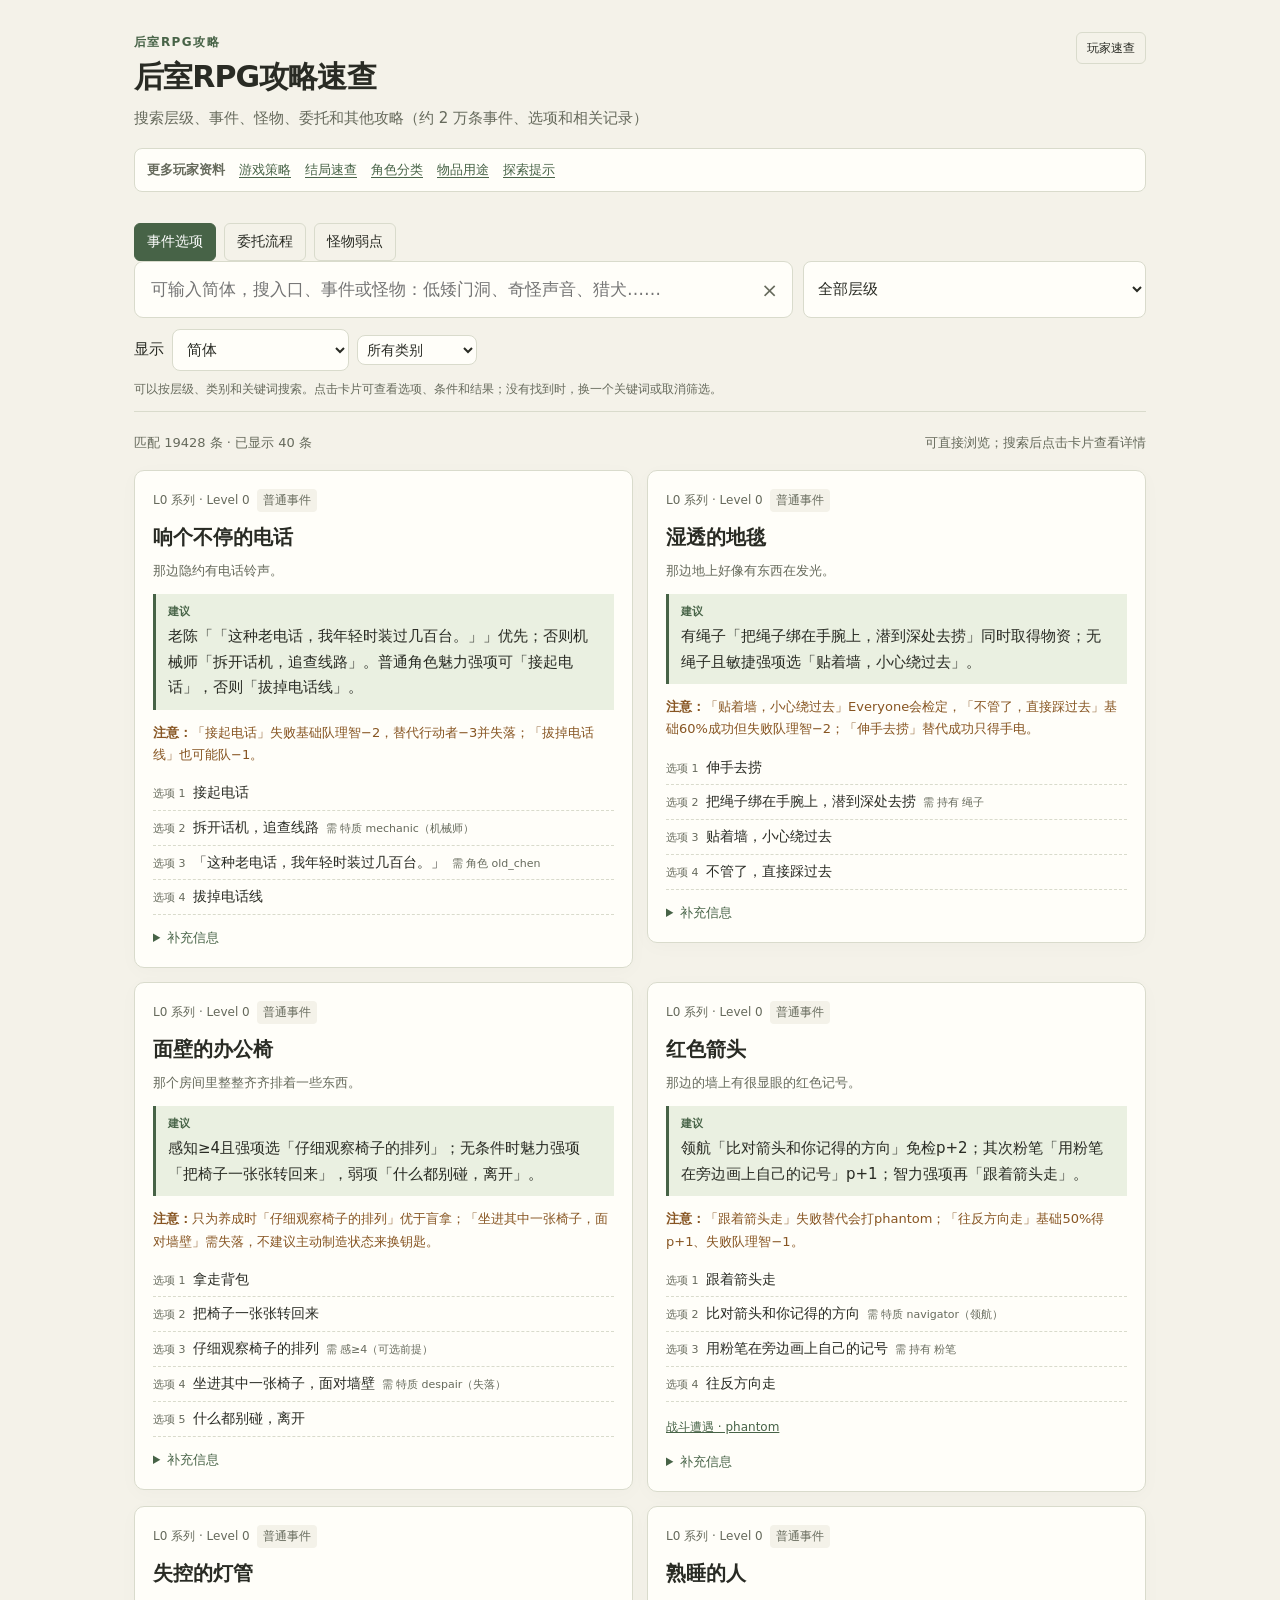
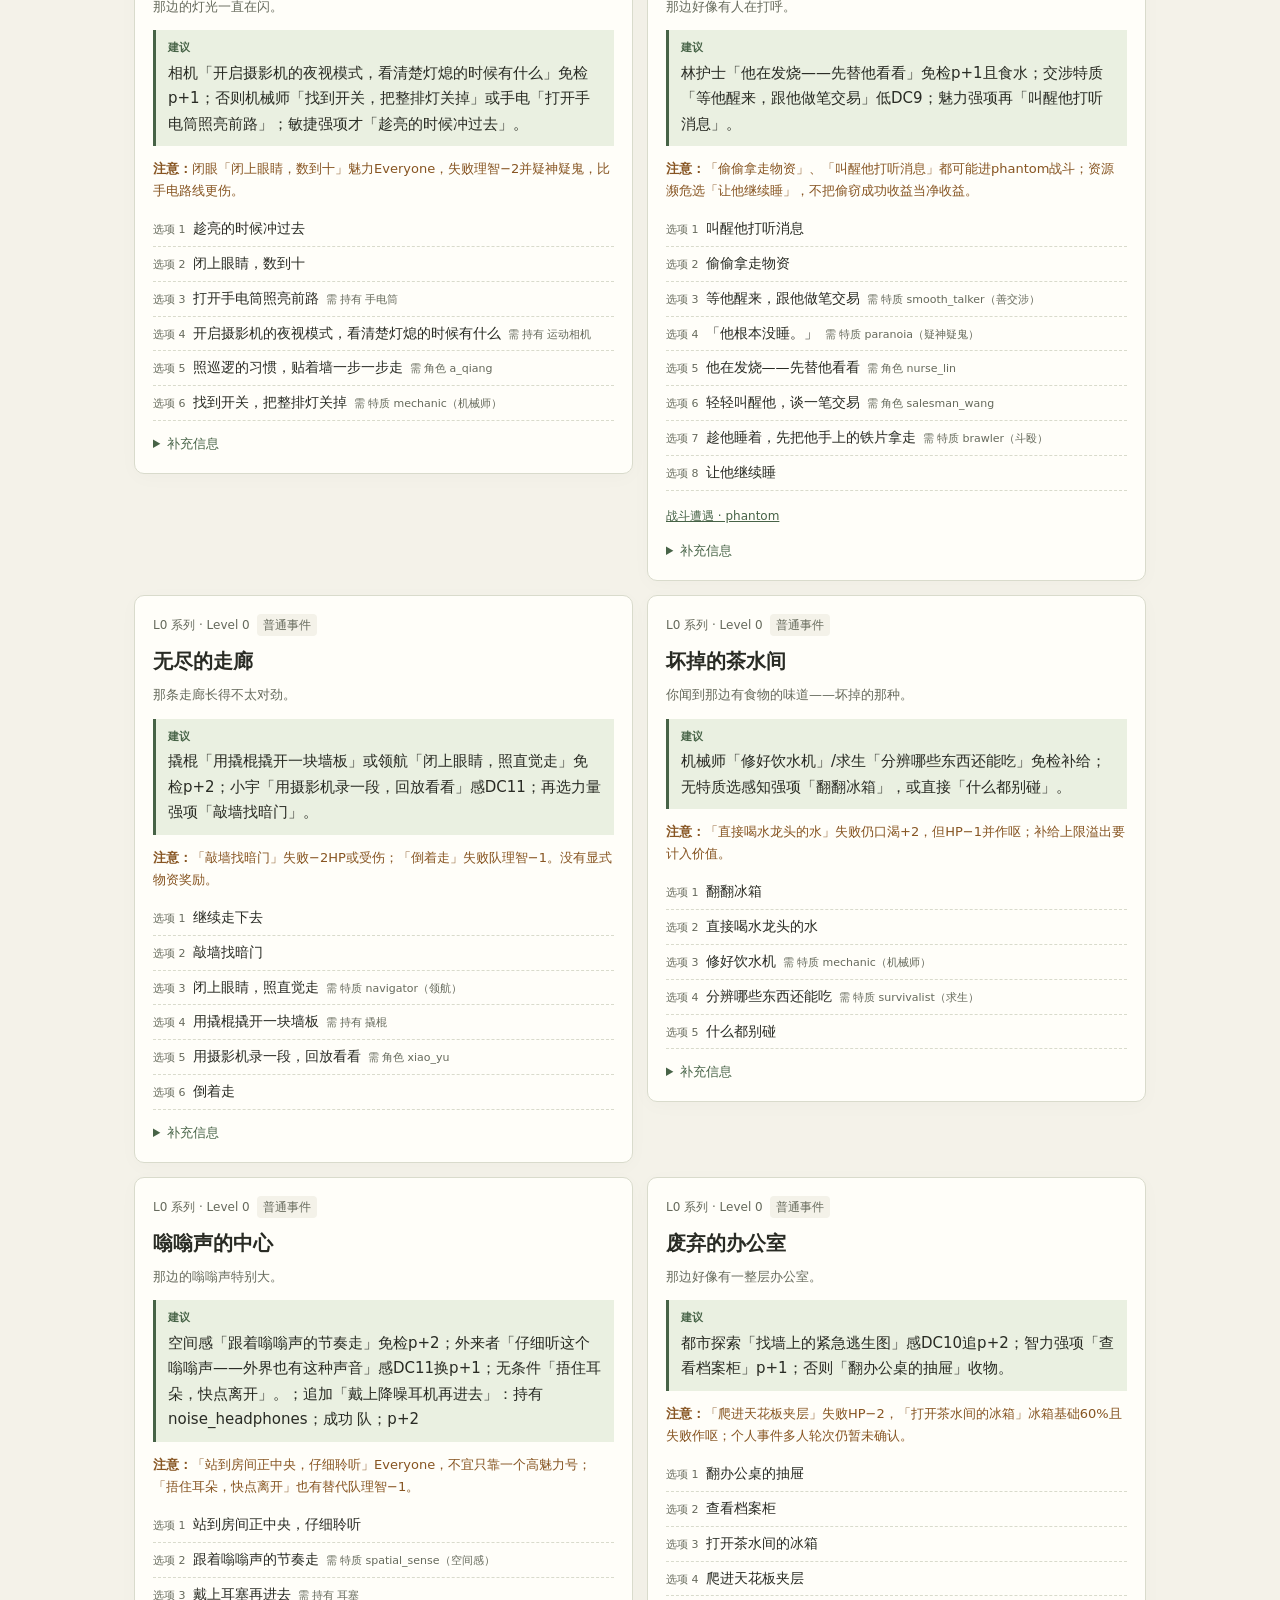
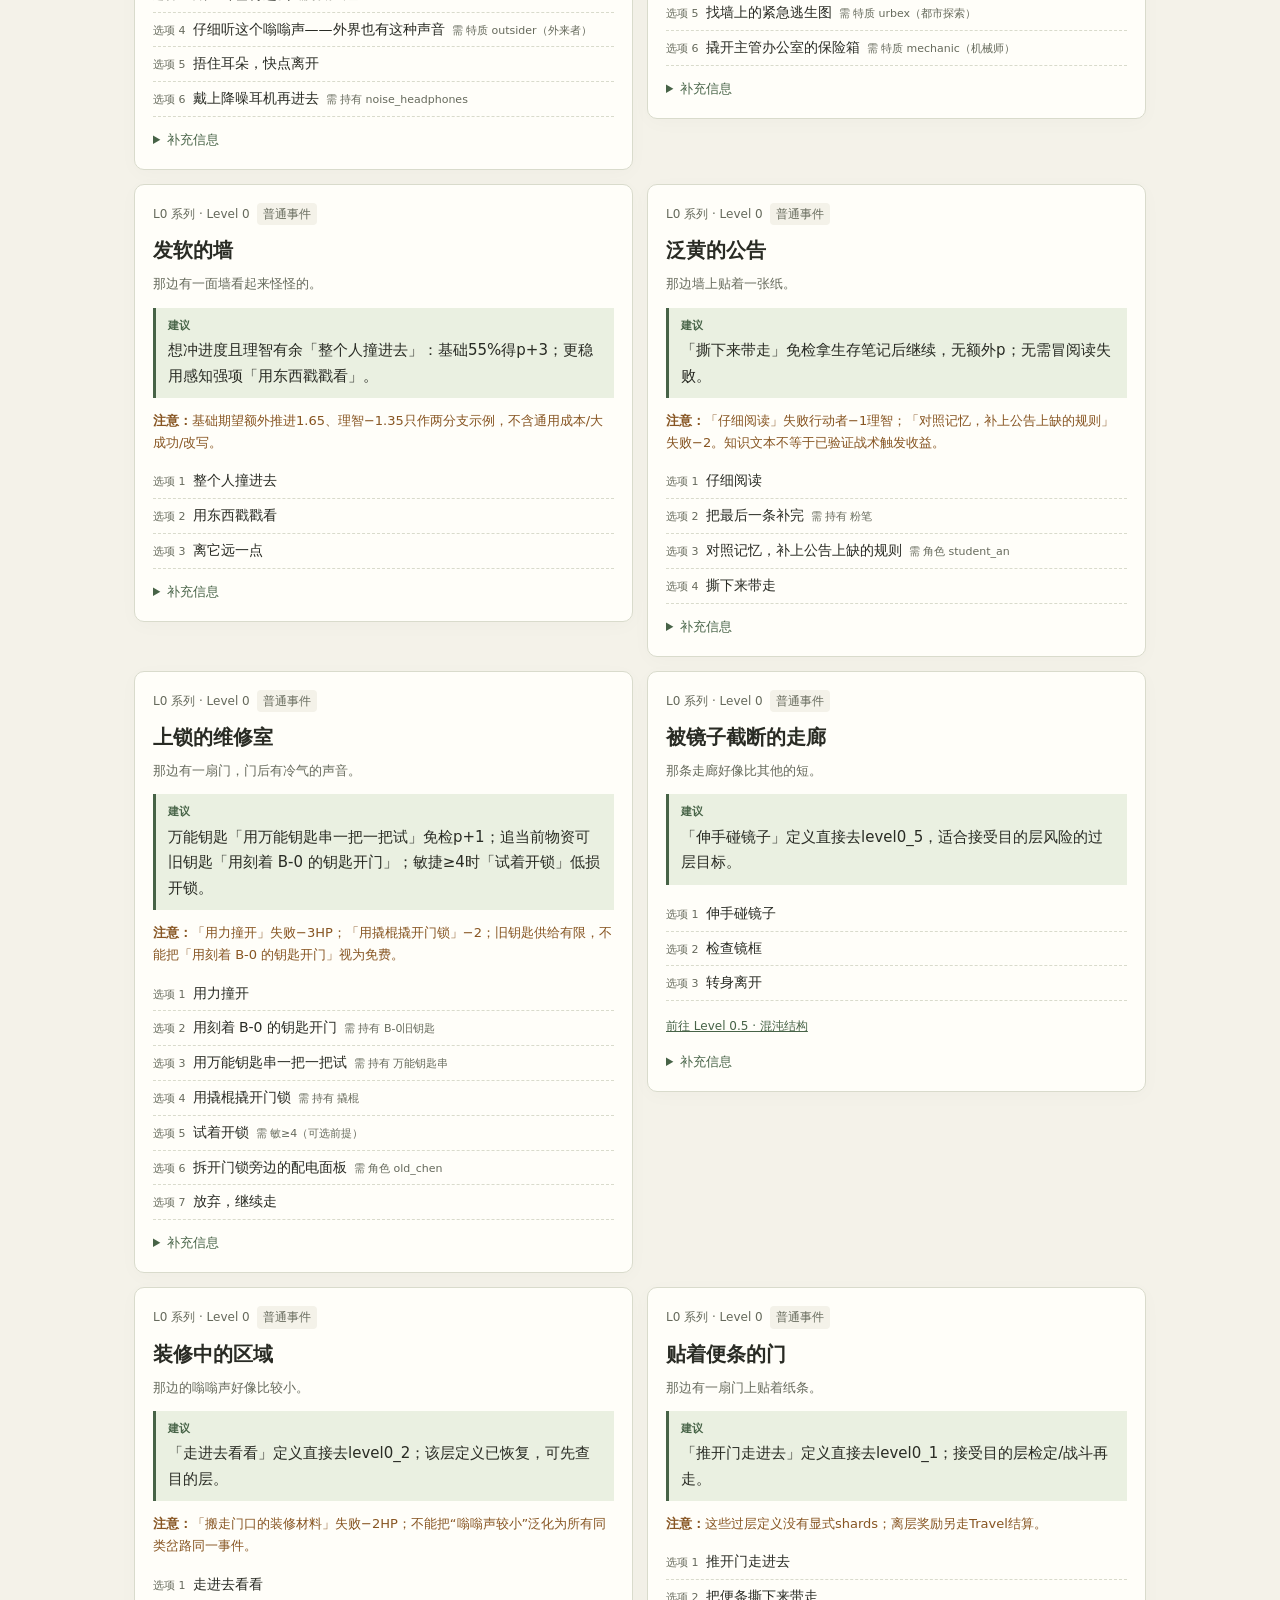
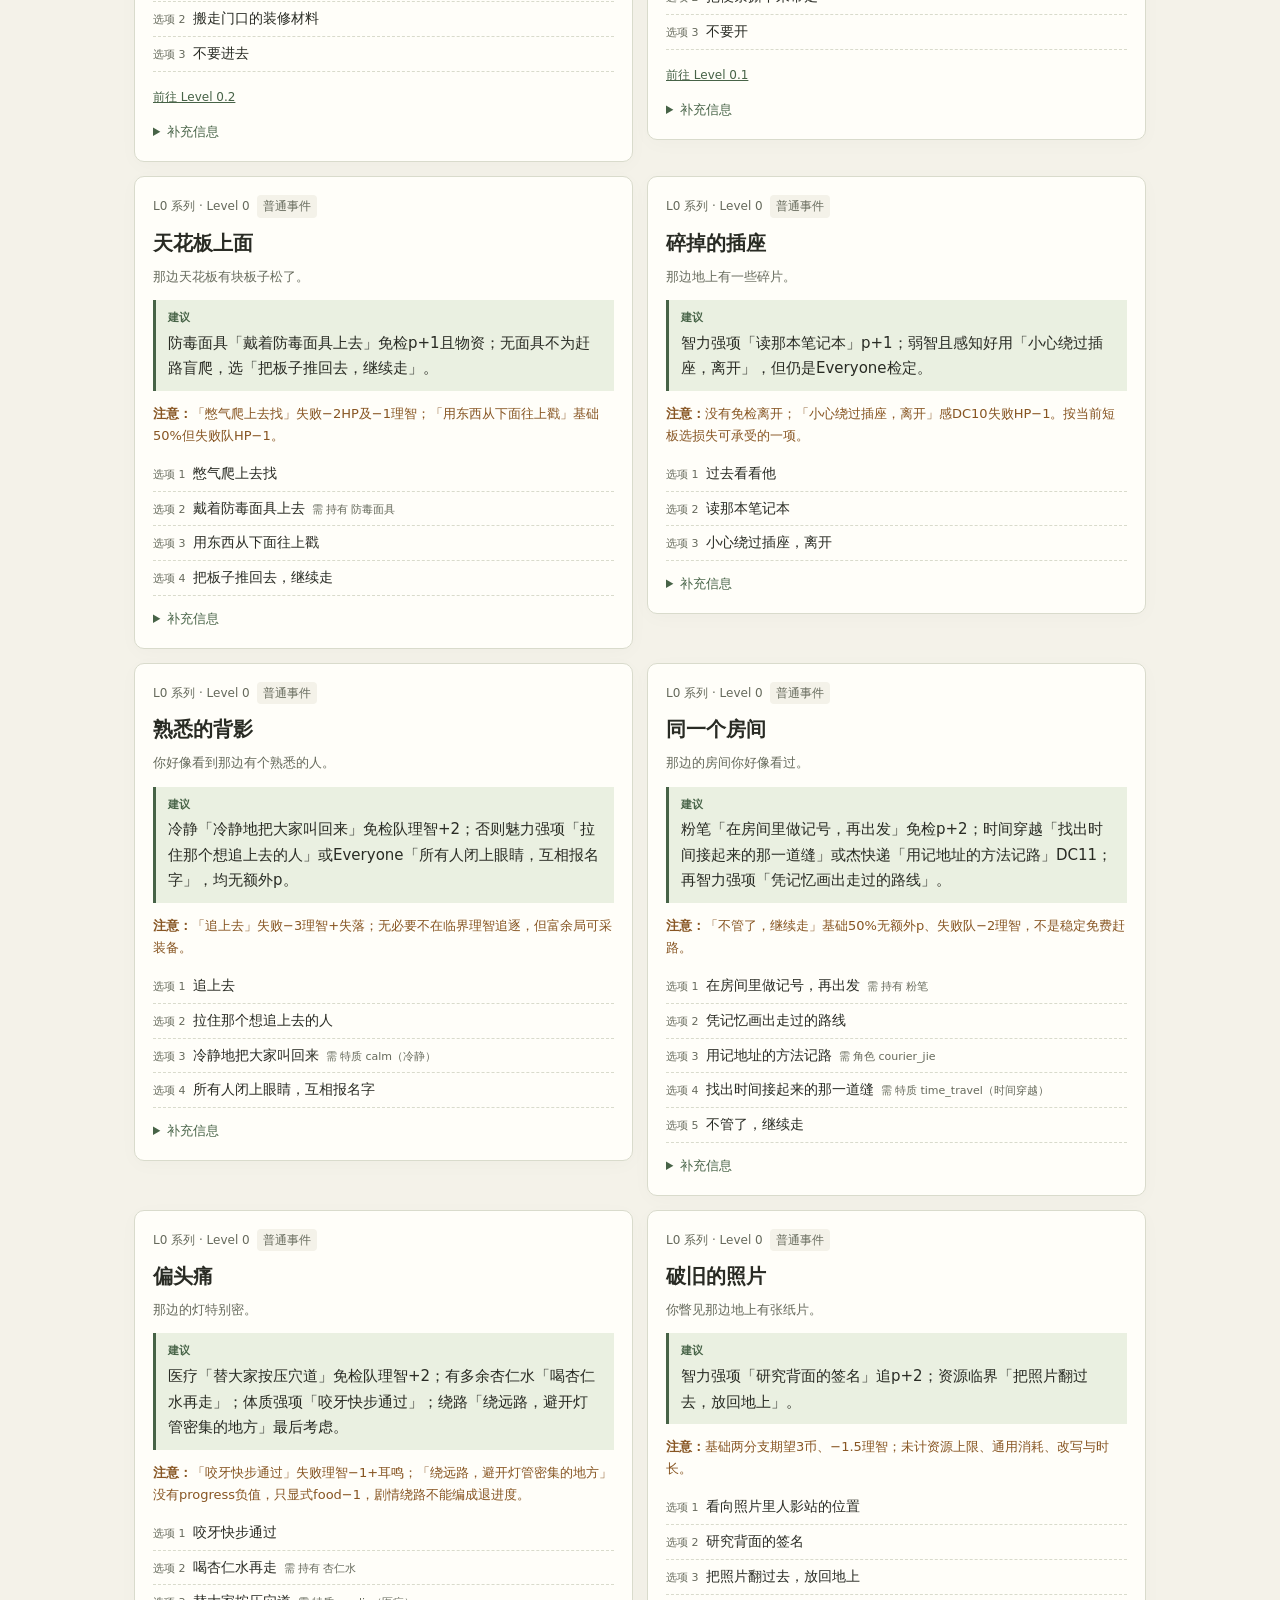
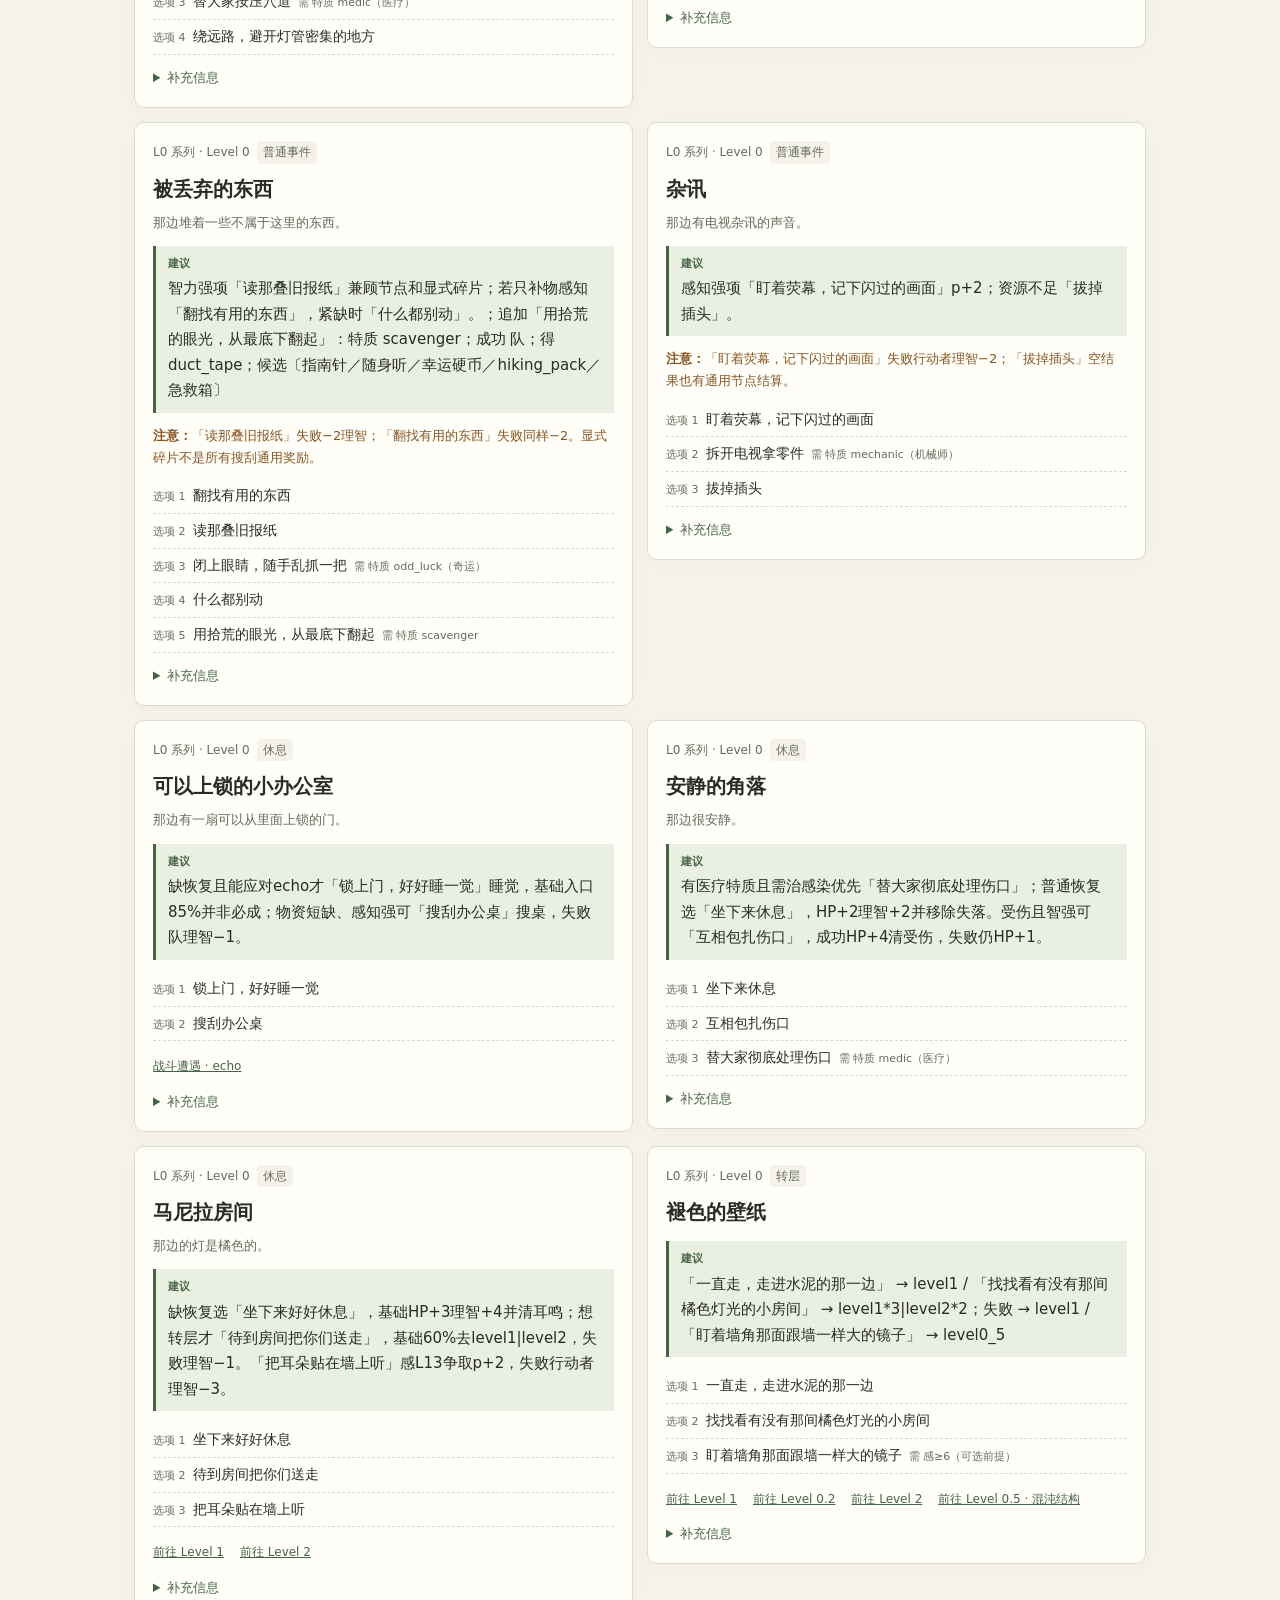
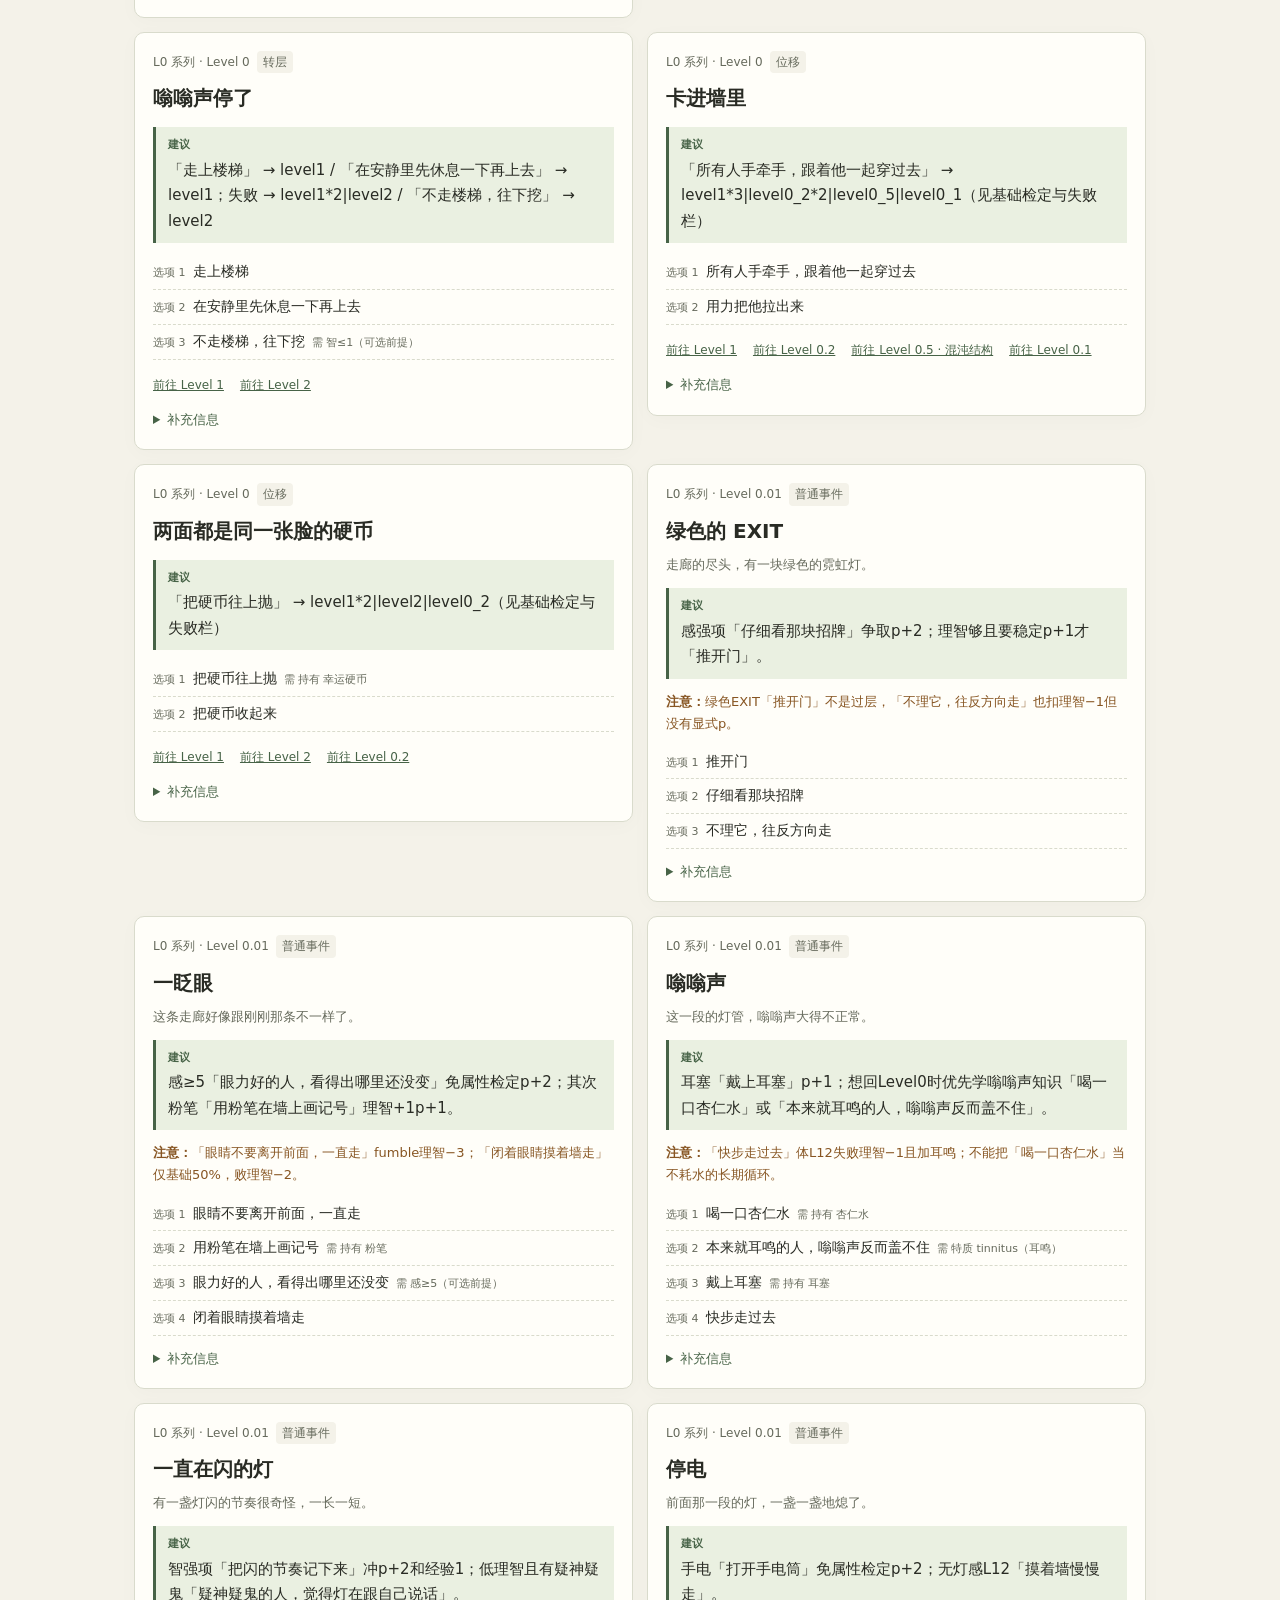
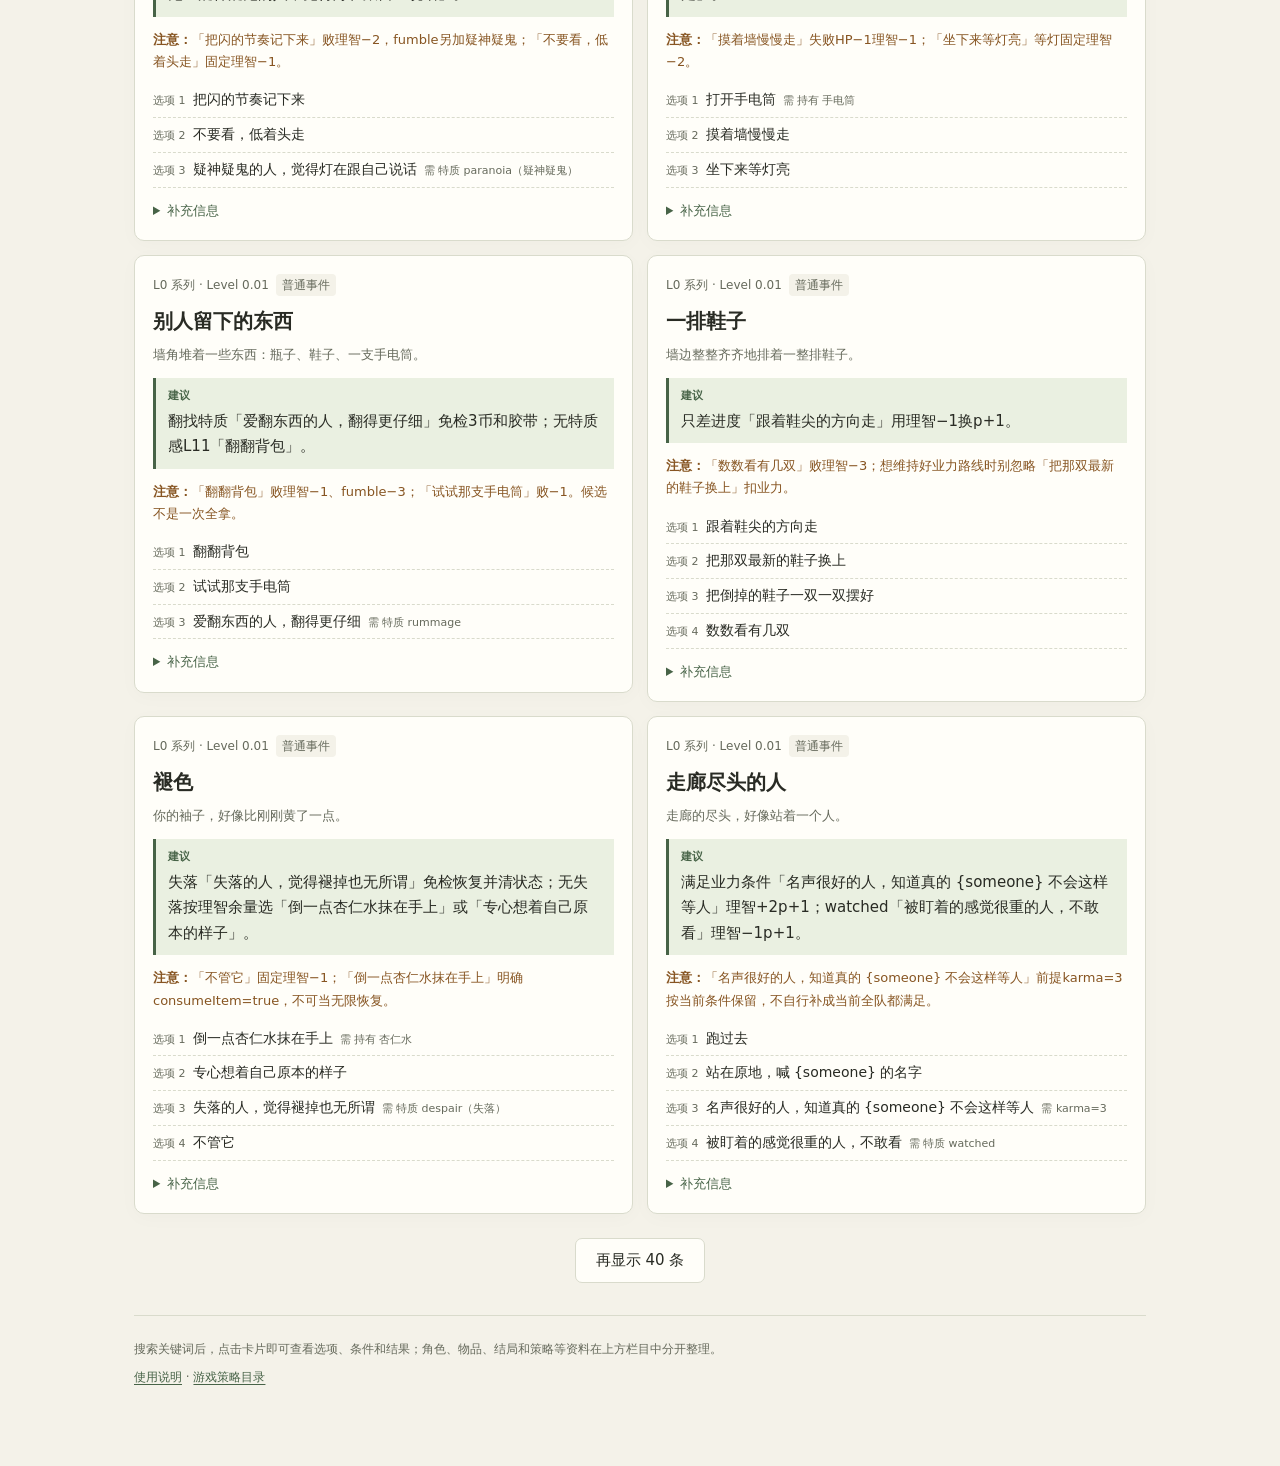
==== index.html @ 02fa4f11 "后室探索手册" ====
<!doctype html>
<html lang="zh-CN">
<head>
<meta charset="utf-8">
<meta name="viewport" content="width=device-width, initial-scale=1">
<title>后室RPG攻略速查</title>
<style>
:root{color-scheme:light dark;--bg:#f4f2e9;--panel:#fffef9;--ink:#292b24;--muted:#666a5c;--line:#d9dbcc;--accent:#476347;--soft:#eaf0e1;--risk:#875522;--shadow:0 4px 20px #292b2406}
*{box-sizing:border-box}body{margin:0;background:var(--bg);color:var(--ink);font:15px/1.7 system-ui,-apple-system,"PingFang SC","Microsoft YaHei",sans-serif}button,input,select{font:inherit;color:inherit}button,select{cursor:pointer}button:focus-visible,input:focus-visible,select:focus-visible,summary:focus-visible,a:focus-visible{outline:3px solid #769d60;outline-offset:3px}a{color:var(--accent);text-underline-offset:3px}main{max-width:1060px;margin:0 auto;padding:32px 24px 72px}header{display:flex;justify-content:space-between;align-items:flex-start;gap:20px}h1{font-size:30px;line-height:1.3;margin:5px 0 10px;letter-spacing:-.03em}h2{font-size:20px;margin:0}.eyebrow{font-size:12px;letter-spacing:.12em;color:var(--accent);font-weight:700}.subtitle{margin:0;color:var(--muted)}.badge{font-size:12px;white-space:nowrap;border:1px solid var(--line);padding:5px 10px;border-radius:6px}.toolbar{position:sticky;top:0;z-index:5;background:var(--bg);padding:20px 0 12px;border-bottom:1px solid var(--line);margin-bottom:20px}.search-row{display:flex;gap:10px}.search-wrap{flex:1;position:relative}.search-wrap input{width:100%;padding:13px 45px 13px 16px;background:var(--panel);border:1px solid var(--line);border-radius:9px;font-size:17px}.clear{position:absolute;right:5px;top:7px;background:none;border:0;padding:5px 10px;color:var(--muted);font-size:20px}select{border:1px solid var(--line);border-radius:8px;background:var(--panel);padding:10px;min-width:145px}.filters{display:flex;align-items:center;flex-wrap:wrap;gap:8px;margin-top:11px}.goal{background:transparent;border:1px solid var(--line);border-radius:6px;padding:6px 12px;font-size:14px}.goal[aria-pressed=true]{background:var(--accent);color:#fff;border-color:var(--accent)}.filter-kind{min-width:120px;font-size:14px;padding:5px}.hint{font-size:12px;color:var(--muted);margin:8px 0 0}.status{display:flex;justify-content:space-between;gap:12px;color:var(--muted);font-size:13px;margin:16px 0}.route-note{border-left:3px solid var(--accent);padding:10px 14px;background:var(--soft);font-size:14px;margin-bottom:18px}.cards{display:grid;grid-template-columns:1fr 1fr;gap:14px;align-items:start}.card{background:var(--panel);border:1px solid var(--line);border-radius:10px;padding:18px;box-shadow:var(--shadow);scroll-margin-top:200px}.meta{display:flex;gap:7px;align-items:center;font-size:12px;color:var(--muted);margin-bottom:8px}.kind{padding:1px 6px;background:var(--bg);border-radius:4px}.sign{font-size:13px;color:var(--muted);margin:6px 0 12px}.advice{border-left:3px solid var(--accent);padding:9px 12px;background:var(--soft);font-size:15px;margin:12px 0;overflow-wrap:anywhere}.advice-label{font-size:11px;font-weight:700;color:var(--accent);display:block;margin-bottom:3px}.risk{font-size:13px;color:var(--risk);margin:8px 0}.option-list{margin:10px 0;padding-left:0;list-style:none}.option-list li{padding:5px 0;border-bottom:1px dashed var(--line);font-size:14px}.ordinal{font-size:11px;margin-right:7px;color:var(--muted)}.requires{font-size:11px;color:var(--muted);margin-left:7px}.details{font-size:13px;margin-top:12px}summary{cursor:pointer;color:var(--accent);font-size:13px}details .option-detail{margin-top:12px;padding-top:12px;border-top:1px solid var(--line);overflow-wrap:anywhere}.option-detail h3{font-size:14px;margin:0 0 5px}.detail-row{display:flex;gap:8px;margin:5px 0}.detail-label{flex:0 0 54px;color:var(--muted)}.outcome{min-width:0;overflow-wrap:anywhere}.links{display:flex;flex-wrap:wrap;gap:6px 16px;margin-top:13px;font-size:12px}.combat-card .detail-label{flex-basis:116px}.empty{padding:35px 20px;border:1px dashed var(--line);border-radius:10px;text-align:center;color:var(--muted)}.load-more{display:block;margin:24px auto;background:var(--panel);border:1px solid var(--line);border-radius:7px;padding:9px 20px}footer{font-size:12px;color:var(--muted);margin-top:32px;padding-top:16px;border-top:1px solid var(--line)}.public-sections{display:flex;flex-wrap:wrap;gap:8px 14px;align-items:center;margin:16px 0 0;padding:10px 12px;background:var(--panel);border:1px solid var(--line);border-radius:8px;font-size:13px}.public-sections strong{color:var(--muted);font-weight:600}.public-sections a{white-space:nowrap}footer p{margin:7px 0}.sr-only{position:absolute;width:1px;height:1px;padding:0;overflow:hidden;clip:rect(0,0,0,0);white-space:nowrap}.intro{white-space:pre-wrap;color:var(--muted)}mark{background:#eadc84;color:#292b24;border-radius:2px}.branch-link{border:0;background:none;color:var(--accent);padding:2px 0;text-decoration:underline}.split-list{list-style:none;padding:0;margin:10px 0}
@media(prefers-color-scheme:dark){:root{--bg:#20231e;--panel:#292d26;--ink:#ecefe4;--muted:#b2b8a8;--line:#464d3e;--accent:#aac493;--soft:#343e2d;--risk:#e3bd88}.goal[aria-pressed=true]{color:#20231e}.badge{background:#292d26}}
@media(max-width:700px){main{padding:20px 14px 48px}.cards{grid-template-columns:1fr}h1{font-size:25px}.search-row{flex-wrap:wrap}.search-wrap{flex-basis:100%}.search-row>select{flex:1}.toolbar{padding-top:12px}.card{padding:16px}header{gap:10px}.status{font-size:12px}.hint{line-height:1.6}}
@media print{.toolbar,.load-more,.clear{display:none}.cards{grid-template-columns:1fr}.card{break-inside:avoid}.advice{background:none}main{max-width:none}body{background:#fff;color:#000}}
</style>
</head>
<body>
<main id="quick-reference">
<header><div><div class="eyebrow">后室RPG攻略</div><h1>后室RPG攻略速查</h1><p class="subtitle">搜索层级、事件、怪物、委托和其他攻略（约 2 万条事件、选项和相关记录）</p></div><span class="badge">玩家速查</span></header>
<nav class="public-sections" aria-label="更多玩家资料"><strong>更多玩家资料</strong><a href="游戏策略.html">游戏策略</a><a href="结局速查.html">结局速查</a><a href="角色分类.html">角色分类</a><a href="物品用途速查.html">物品用途</a><a href="提示术语.html">探索提示</a></nav>
<section class="toolbar" aria-label="筛选速查">
<nav class="filters" aria-label="速查入口"><button type="button" class="goal" data-view="events" aria-pressed="true">事件选项</button><button type="button" class="goal" data-view="quests" aria-pressed="false">委托流程</button><button type="button" class="goal" data-view="enemies" aria-pressed="false">怪物弱点</button></nav>
<div class="search-row"><div class="search-wrap"><label class="sr-only" for="search">事件标题、路牌、选项或怪物名称/ID</label><input id="search" type="search" placeholder="可输入简体，搜入口、事件或怪物：低矮门洞、奇怪声音、猎犬……" autocomplete="off"><button id="clear" class="clear" aria-label="清空搜索" type="button">×</button></div><label class="sr-only" for="level">当前层级</label><select id="level"><option value="">全部层级</option></select></div>
<div class="filters"><label for="display-script">显示</label><select id="display-script" aria-label="文字显示字形"><option value="simplified">简体</option><option value="original">游戏原文（含繁体）</option></select><label class="sr-only" for="kind">事件类别</label><select id="kind" class="filter-kind"><option value="">所有类别</option><option>普通事件</option><option>休息</option><option>转层</option><option>位移</option><option>分流阶段</option><option>后续</option><option>战斗遭遇</option><option>敌人资料</option><option>探索入口</option><option>补充事件</option><option>角色事件</option></select></div>
<p class="hint">可以按层级、类别和关键词搜索。点击卡片可查看选项、条件和结果；没有找到时，换一个关键词或取消筛选。</p>
</section>
<div id="lookup-note" class="route-note" hidden></div>
<div id="route-note" class="route-note" hidden></div>
<div class="status"><span id="status" role="status" aria-live="polite"></span><span>可直接浏览；搜索后点击卡片查看详情</span></div>
<div id="cards" class="cards"></div>
<div id="empty" class="empty" hidden><strong>没有匹配条目</strong><p>换一两个关键词（简繁均可），或取消层级 / 类别筛选。<br>不同事件的结果可能不同，请以卡片中的条件和结果为准。</p></div>
<button id="more" class="load-more" type="button" hidden>再显示 40 条</button>
<noscript>请启用 JavaScript 后使用本页面。</noscript>
<footer><p>搜索关键词后，点击卡片即可查看选项、条件和结果；角色、物品、结局和策略等资料在上方栏目中分开整理。</p><p><a href="README.md">使用说明</a> · <a href="游戏策略.html">游戏策略目录</a></p></footer>
</main>
<script id="quick-reference-data" type="application/json">{"levels":[{"id":"Level0","label":"Level 0","series":"L0 系列","ordinary":24,"routeAdvice":""},{"id":"Level0_01","label":"Level 0.01","series":"L0 系列","ordinary":26,"routeAdvice":"转移①Level14、②Level1.5、③需嗡嗡声知识回Level0；普通软墙③也需另一条软墙知识去Level14。位移熟悉嗡嗡声①回Level0没有登记知识前提，但不保证该位移出现。"},{"id":"Level0_02","label":"Level 0.02","series":"L0 系列","ordinary":26,"routeAdvice":"夹层转移①需四砖且移除四砖，②需力≥5，均回Level0；③去Level0.01、④去level_void。崩塌位移②固定理智−1回Level0；①敏E13失败目的池level_void|level0，不能保证回0。"},{"id":"Level0_1","label":"Level 0.1","series":"L0 系列","ordinary":9,"routeAdvice":"大楼正门转移②回Level0、①去Level0.5；黄色墙①成功回0，失败基础去0.5、替代去0；跌倒②成功池level0*2|level0_2，失败HP−1仍回0。Lori邀请拒绝魅L14成回0、败理智−3留当前结果。"},{"id":"Level0_2","label":"Level 0.2","series":"L0 系列","ordinary":8,"routeAdvice":"装修尽头①回Level0、②去Level1；③感L14成去Level4、败HP−1仍去Level1；④层级钥匙去hub。连锁崩塌①成败都回0，失败号HP−2；②躲柜成空、败HP−2，没有去向。"},{"id":"Level1","label":"Level 1","series":"","ordinary":15,"routeAdvice":"常规向下去Level2；想去枢纽看楼梯智检定，失败也可能转去Level2。settle:*为安顿入口；level_run/level1_dark/level1_1不是原路线的安全同义词。画门去Level37需level_key。"},{"id":"Level1_5","label":"Level 1.5","series":"","ordinary":6,"routeAdvice":"三楼梯转移③回1、④去4均免属性检定；锈梯①敏E12成败都去2，败HP−2；有绳②免属性检定去2，未标消耗。常规湿楼梯出口另有rare=true，不与转移④的入口混算。"},{"id":"Level2","label":"Level 2","series":"","ordinary":14,"routeAdvice":"常规下行Level3/上行Level1；办公室转移③感L14成Level4，败水−1且仍去Level3。生物管线位移为目的池，不保证指定层。"},{"id":"Level3","label":"Level 3","series":"","ordinary":9,"routeAdvice":"电梯②办公室门免属性检定确定去4；①去4*5／2池；③体L13成去3.1，败HP−1仍去4。异常电梯位移①基础70%成4*3／3.1／2池，败Party理智−2；急补给且不想混池优先已经出现的电梯②。常规出口含4及rare 5/6/11，权重不是最终目的率。"},{"id":"Level4","label":"Level 4","series":"","ordinary":10,"routeAdvice":"想继续冒险可音乐门Level5或楼梯目的池；settle:opportunity/src/bas是安顿入口。B.A.S.安顿需智≥4。常规出口与转移定义分开登记，不相加成总概率。"},{"id":"Level5","label":"Level 5","series":"","ordinary":12,"routeAdvice":"锅炉转移①需erc去settle:outpost_hotel；②魅L13成也安顿、败理智−2去6；③免检去6。全层熄灯位移①体E10成败均去6，败各号HP−1；②魅E12成留层，败各号理智−3。想继续探索不能把安顿当普通无损出口。"},{"id":"Level5_1","label":"Level 5.1","series":"","ordinary":5,"routeAdvice":"三活板门①水声去2、②雨声去4、③浪声去7，均无选项知识前提；不要要求先学rain_trapdoor。④自动门基础70%去37、败10。常规出口自动门另为37*2／4／10池，不能与④合成同一个概率。dusk/sundown noExit配置下不保证任何状态都能立即遇门。"},{"id":"Level9","label":"Level 9","series":"","ordinary":12,"routeAdvice":"主出口Level10；粉红路线基础70%去Level9_1，失败理智−1仍去Level10。树屋安顿要求已知tree_house。积雪树成败都去Level9_1，失败号另加失温。"},{"id":"Level10","label":"Level 10","series":"","ordinary":8,"routeAdvice":"road_or_home②→11；①settle:barn为安顿。lake_door③→7，modern_house④→10.1；sudden_fog①→10.1、②留层扣1理智。"},{"id":"Level11","label":"Level 11","series":"","ordinary":16,"routeAdvice":"city_edge①→10；②力E9成败→2，败HP−1。loop_corridor①→10，②留层扣1理智并加exhaustion。"},{"id":"Level20","label":"Level 20","series":"","ordinary":9,"routeAdvice":"“社区”和“出口”两扇门都去Level9；已知route:level20_crates才可滑道回level1|level2。不要把绿色EXIT字样当安全结局。"},{"id":"Level37","label":"Level 37","series":"","ordinary":7,"routeAdvice":"干走廊①去Level4、②去hub；潜水③体L15成功目的池level0_5|level1，失败HP−2并去Level4，不是失败留层。"},{"id":"Level197","label":"Level 197","series":"","ordinary":23,"routeAdvice":"墙转移①4、②1；卸货知识③20，服务知识④0。自动门位移①去9，②魅L12失败仍去9，不能把所有自动门都当回1。有窗门位移①只理智−2p+1，并无转层。"},{"id":"LevelHub","label":"樞紐","series":"","ordinary":6,"routeAdvice":"十字路口①磁砖去37；钥匙②消耗钥匙，目的池4*2/3/1/2；紫隧道③基础60%成目的池2*2/1/0.2/2.1、败仍去37。普通钥匙门与历史动态188门不是同一清单，monitors=*的门生成另查。"},{"id":"Level188","label":"Level 188","series":"","ordinary":16,"routeAdvice":"打开窗①back、②0、③37、④9、⑤483；观窗人知识⑥5.1、音乐知识⑦188.1。帘位移①敏L13败会去目的池5/37/9/11/483；有l188_curtain②背退但理智−1。back具体解析及前层保存链未核。"},{"id":"Level188_1","label":"Level 188.1","series":"","ordinary":15,"routeAdvice":"灰门①力L12成去188，败Party HP−1去1；②免检去1／188池；③gray知识免检Party理智+2确定去188。④stay_urge去settle:l1881_forever，是安顿指令而非继续过层。薄墙位移①力E12成败均1／188，败HP−2；②thin_wall知识理智+2仍1／188池；③继续理智−1。"},{"id":"Level27","label":"Level 27","series":"","ordinary":12,"routeAdvice":"普通木门→level0*2|level1_5|level17|level19（可能目的地，不换算最终概率）；已知route:level27_carpet可掀地毯回L0；已知route:level27_winding可走弯曲走廊去L19。"},{"id":"Level17","label":"Level 17","series":"","ordinary":14,"routeAdvice":"船底①免属性检定→L2；②体E12成败都→L7，失败HP−2；已知route:level17_wood才③→L27。布偶①/youhun③和乘员室①稀有结果另指向L18。"},{"id":"Level19","label":"Level 19","series":"","ordinary":8,"routeAdvice":"离开①→level5*2|level0|level37|level9_1；②魅E11成败都→level5|level0|level37，失败理智−2；已知route:level19_tiles才③定向L37。可能目的地不换算最终概率。"},{"id":"Level0_11","label":"Level 0.11 · 水損","series":"衍生层","ordinary":16,"routeAdvice":"出口：往黃色的壁紙越來越多的地方走 → level0；順著水流往下走 → level34"},{"id":"Level0_22","label":"Level 0.22 · 全面翻修","series":"衍生层","ordinary":32,"routeAdvice":"出口：推開那扇綠色的出口門 → level27；推開那扇還沒裝門把的門 → level0"},{"id":"Level0_41","label":"Level 0.41 · 病","series":"衍生层","ordinary":32,"routeAdvice":"出口：跳進那道最大的裂縫 → level_void；從天花板塌下來的那個洞爬下去 → level_void"},{"id":"Level0_5","label":"Level 0.5 · 混沌結構","series":"衍生层","ordinary":6,"routeAdvice":"出口：朝霧變黃的方向一直走 → level0"},{"id":"Level0_66","label":"Level 0.66 · 冰冷的大廳","series":"衍生层","ordinary":27,"routeAdvice":"出口：穿過左邊那面停住的牆 → level2；穿過那面半截卡在天花板裡的牆 → level3；穿過那面結了一層薄霜的牆 → level4；穿過那面摸起來是溫的牆 → level5；穿過那面最暗的牆 → level6；穿過那面轉了半圈才停住的牆 → level11；穿過那面上面有一扇門的牆 → level21；穿過那面透著光的牆 → level37；穿過那面上面有很多門把的牆 → hub"},{"id":"Level0_7","label":"Level 0.7 · 幽閉恐懼","series":"衍生层","ordinary":5,"routeAdvice":"出口：推開房間裡那扇門 → level0*2|level1；走下房間角落的樓梯 → level9；走進那條燈越來越少的走廊 → level6"},{"id":"Level0_8","label":"Level 0.8 · 淹沒","series":"衍生层","ordinary":25,"routeAdvice":"出口：爬上那把生鏽的梯子 → level0；穿過那一片泳池磁磚 → level37；穿過那面水泥牆 → level1；潛進最深的那一池水 → level7"},{"id":"Level0_99","label":"Level 0.99 · 更深的區域","series":"衍生层","ordinary":14,"routeAdvice":"出口："},{"id":"Level10_1","label":"Level 10.1 · 過渡的超現實","series":"衍生层","ordinary":7,"routeAdvice":"出口：走進遠處那座穀倉，再從另一扇門走出來 → level10；走過那座斷掉的橋 → level10"},{"id":"Level10_4","label":"Level 10.4 · 收成季","series":"衍生层","ordinary":9,"routeAdvice":"出口：穿過麥田，一直走 → level10；沿著那條高速公路一直往北走 → level11；走下那個鐵皮屋頂的地窖 → level6"},{"id":"Level10_99","label":"Level 10.99 · 燃燒的田野","series":"衍生层","ordinary":15,"routeAdvice":"出口：鑽進那個冒著涼風的山洞 → level8"},{"id":"Level11_11","label":"Level 11.11 · 淹水的城市","series":"衍生层","ordinary":9,"routeAdvice":"出口：穿過那根垂到地上的粗藤蔓 → level11；推開那扇亮著綠色小人的逃生門 → level11_6"},{"id":"Level11_3","label":"Level 11.3 · 天際樓群","series":"衍生层","ordinary":8,"routeAdvice":"出口：走進那間門牌亮著的飯店房間 → level5_1；走進那棟泡在水裡的大樓 → level11_11"},{"id":"Level11_6","label":"Level 11.6 · 紅綠燈","series":"衍生层","ordinary":11,"routeAdvice":"出口：往那一道白白的、像陽光一樣的光走 → level11；爬上那道往上伸進黑暗的梯子 → level11；跳進那座燈光是藍綠色的水池 → level11_11"},{"id":"Level188_8","label":"Level 188.8 · 淹水的窗戶","series":"衍生层","ordinary":29,"routeAdvice":"出口：跟著藍色的箭頭，走進那扇乾燥的門 → level188；推開外圍的那扇門 → level0_8；擠進那條又窄又半淹水的走廊 → level399_1；往淹在水裡的暗處走 → level37_1|level37"},{"id":"Level19_2","label":"Level 19.2 · 煎熬迴廊","series":"衍生层","ordinary":10,"routeAdvice":"出口：跟著那個一閃一閃的出口標誌 → level19*2|level5*2|level0|level1|level2|level4|level11|level20|level14；從塌掉的地板跳下去 → level19*2|level5*2|level0|level1|level2|level4|level11|level20|level14"},{"id":"Level1Dark","label":"Level 1 · 停電的樓上","series":"衍生层","ordinary":27,"routeAdvice":"L1停电事件「摸黑走上旁边的楼梯」→停电的楼上。先找总电源线索并恢复供电；dark/deep配置noExit，lit配置exitsHere。亮灯后可下楼回L1或乘货梯去L2；两个出口不是固定等概率，实际还看当前状态。"},{"id":"Level1_01","label":"Level 1.01 · 地下室","series":"衍生层","ordinary":15,"routeAdvice":"出口：原路爬回地窖門 → level1"},{"id":"Level1_03","label":"Level 1.03 · 夢裡的路","series":"衍生层","ordinary":27,"routeAdvice":"出口：推那面死路的牆 → level1；推那面長了青苔的死路 → level1_01"},{"id":"Level1_1","label":"Level 1.1 · 墜落的車輛","series":"衍生层","ordinary":8,"routeAdvice":"出口：沿著坡道一直往上走 → level1；走進儲藏亂區深處，直到四周開始變得模糊 → level1|level2"},{"id":"Level20_1","label":"Level 20.1 · 無盡的反烏托邦","series":"衍生层","ordinary":16,"routeAdvice":"出口：推開那扇畫著箱子的門 → level20；推開那扇畫著「0」的門 → level0"},{"id":"Level27_3","label":"Level 27.3 · 拋諸腦後","series":"衍生层","ordinary":11,"routeAdvice":"出口：爬上那道沒有鋪地毯的樓梯 → level27"},{"id":"Level2_1","label":"Level 2.1 · 地下綜合體","series":"衍生层","ordinary":7,"routeAdvice":"出口：爬上那道罕見的金屬梯 → level3；推開嵌在水泥牆上的那扇普通木門 → level1"},{"id":"Level37_1","label":"Level 37.1 · 深水區","series":"衍生层","ordinary":10,"routeAdvice":"出口：往光比較強的地方走 → level37；往那棟蓋在水上的建築游過去 → level30"},{"id":"Level37_2","label":"Level 37.2 · 陽光泳池","series":"衍生层","ordinary":4,"routeAdvice":"出口：走進牆上那個暗暗的開口 → level37；爬上天花板那道梯子 → level11；踩上那塊不太穩的地板 → level0_5"},{"id":"Level37_6","label":"Level 37.6 · 真正的永恆","series":"衍生层","ordinary":32,"routeAdvice":"出口：走進那扇剛出現的門 → level37；推開那扇普通的灰色鐵門 → level1；推開那扇有門牌號碼的門 → level11；推開那扇泡在水裡的門 → level17；鑽進那個磁磚剝落的洞 → level8；撞進那面一直在扭的牆 → level_void"},{"id":"Level37_9","label":"Level 37.9 · 被汙染的泳池","series":"衍生层","ordinary":29,"routeAdvice":"出口：鑽進那條下水道 → level49；打破那道石牆 → level9；爬上閣樓 → level28；沉進那座看不到底的池子 → level_void|level30"},{"id":"Level3_1","label":"Level 3.1 · 斷電層","series":"衍生层","ordinary":6,"routeAdvice":"出口：沿著生鏽的梯子爬回上面 → level3；撬開舊貨梯的門，爬進電梯井 → level4"},{"id":"Level3_53","label":"Level 3.53 · 腐蝕的喧囂","series":"衍生层","ordinary":31,"routeAdvice":"出口：爬上鍋爐室角落的樓梯 → level11；沿著裂谷往下爬 → level8"},{"id":"Level4_3","label":"Level 4.3 · 辦公隔間","series":"衍生层","ordinary":22,"routeAdvice":"出口：走進那條昏暗的白色走廊 → level4；一拳揍在經理辦公室的門上 → level11"},{"id":"Level9_1","label":"Level 9.1 · 遠離家鄉","series":"衍生层","ordinary":4,"routeAdvice":"出口：沿著積雪的大路一直走到住宅區的邊緣 → level10；走進那棟前門掛著灰色路燈的房子 → level9"},{"id":"Level9_31","label":"Level 9.31 · 不給糖就搗蛋！","series":"衍生层","ordinary":28,"routeAdvice":"出口：沿著最長的那條街一直走 → level9；推開那棟房子的門 → level12"},{"id":"Level9_6","label":"Level 9.6 · 霧中郊區","series":"衍生层","ordinary":25,"routeAdvice":"出口：走進那一片黑色的霧 → level9；走向那棟冒著橘色霧的房子 → level38；沿著越來越多的樹走 → level45"},{"id":"Level9_9","label":"Level 9.9 · 樹蔭底下","series":"衍生层","ordinary":31,"routeAdvice":"出口：走進那一小塊小麥田 → level10；鑽進下水道，推開裡面那扇門 → level34；走進那個地下停車場的入口 → level1；什麼都不管，一直往前走 → level39；打開那個裝著電腦的箱子 → the_end"},{"id":"Level9_99","label":"Level 9.99 · 暴風雨郊區","series":"衍生层","ordinary":21,"routeAdvice":"出口：推開那扇發霉的黃色門 → level0；穿過穀倉旁邊的麥田 → level10；往那片高樓走 → level11；鑽進那根大排水管 → level34；走進那個山洞 → level8；往雨幕裡那座白色的風車走 → level241@windfarm"},{"id":"Level12","label":"Level 12 · 血肉之屋","series":"主层","ordinary":5,"routeAdvice":"出口：推開那扇會自己換位置的門 → level13；把那面鼓起來的牆撞開 → level11"},{"id":"Level16","label":"Level 16 · J·巴瑞精神療養院","series":"主层","ordinary":9,"routeAdvice":"出口：推開那扇醫務室的門 → level4；隨便推開一扇門 → level14；鑽進那段又暗又窄的走廊 → level0_7；撬開地下室深處那扇門 → level3"},{"id":"Level6","label":"Level 6 · 熄燈","series":"主层","ordinary":15,"routeAdvice":"出口：朝遠處那一點不該存在的光走過去 → level7；沿著地面的裂縫，爬進那個往下的大坑 → level8；穿過一片倒下的枯樹 → level6_1"},{"id":"Level6_1","label":"Level 6.1 · 地底森林","series":"衍生层","ordinary":4,"routeAdvice":"出口：推開那扇嵌在樹根裡的生鏽鐵門 → level6；抓著垂下來的樹根往上爬 → level6"},{"id":"Level6_2","label":"Level 6.2 · 專心看路","series":"衍生层","ordinary":16,"routeAdvice":"出口：一直往前走，走到很遠很遠的地方 → level7；爬進那個洞 → level8"},{"id":"Level6_5","label":"Level 6.5 · 刺眼的光","series":"衍生层","ordinary":13,"routeAdvice":"出口：往那片黑走過去 → level6；推開那扇鋼門 → level6|level2|level3"},{"id":"Level7","label":"Level 7 · 深海恐懼","series":"主层","ordinary":14,"routeAdvice":"出口：潛進深處，讓交會的洋流把你們捲走 → level8；游向那扇漂在海上、寫著「No Exit」的門 → level4；往那片突然變鹹的海域游過去 → level7_1"},{"id":"Level7_1","label":"Level 7.1 · 水下機械恐懼","series":"衍生层","ordinary":4,"routeAdvice":"出口：潛進沉船底下那條往下延伸的隧道 → level8"},{"id":"Level7_2","label":"Level 7.2 · 回聲","series":"衍生层","ordinary":24,"routeAdvice":"未配置独立出口列表；按事件结果中的直接转层与状态推进查离开流程，不能据此判定无法离开。"},{"id":"Level7_22","label":"Level 7.22 · 海上高塔","series":"衍生层","ordinary":26,"routeAdvice":"出口：伸手碰那一片珊瑚 → level7；一直往深海游，越過那道邊界 → level_void；從燈塔頂上，往海裡跳 → level37"},{"id":"Level7_5","label":"Level 7.5 · 碼頭","series":"衍生层","ordinary":19,"routeAdvice":"出口：推開那扇看得到麥田的木門 → level10；穿過那個門框 → level0；推開那扇深藍色的門 → level699；跳進下面的水裡 → level8"},{"id":"Level7_7","label":"Level 7.7 · 被遺棄的殘骸","series":"衍生层","ordinary":22,"routeAdvice":"出口：跳進海裡，一直游 → level7"},{"id":"Level7_77","label":"Level 7.77 · 亞特蘭提斯","series":"衍生层","ordinary":19,"routeAdvice":"出口：一直往城市外面游，游到夠遠 → level7|level7_1|level0_8|level37|level8|level6_1；往那個水面上有光的地方游 → level7|level37_1"},{"id":"Level8","label":"Level 8 · 洞穴系統","series":"主层","ordinary":9,"routeAdvice":"出口：沿著那條一直往上的窄道爬 → level9；走進那條鋪著生鏽鐵軌的隧道 → level8_1"},{"id":"Level8_1","label":"Level 8.1 · 對稱洞窟","series":"衍生层","ordinary":7,"routeAdvice":"出口：擠進那條透著風的窄縫 → level9*2|level10；爬上那道釘在岩壁上的鐵梯 → level11；沿著一直往下的路走到那扇生鏽的鐵門 → level8"},{"id":"Level8_2","label":"Level 8.2 · 黃色洞穴","series":"衍生层","ordinary":27,"routeAdvice":"出口：走進冒著黑煙的隧道 → level9；跟著耳語走 → level6"},{"id":"Level8_5","label":"Level 8.5 · 制高點","series":"衍生层","ordinary":32,"routeAdvice":"出口：走進那條水泥鋪的走廊，推開盡頭的鐵門 → level21；沿著地上那一路的木頭走 → level9；潛進那個很深的池子 → level7|level37_1"},{"id":"LevelFun","label":"Level Fun · 派對","series":"主层","ordinary":7,"routeAdvice":"出口：推開候診室的那扇門 → level18*4|level21*4|hub|level4|level9|level11|level25"},{"id":"LevelRun","label":"Level ! · 快跑！","series":"主层","ordinary":5,"routeAdvice":"出口：衝向那個沒有岔路的出口 → level1*3|level2"},{"id":"Level13","label":"Level 13 · 玻璃之狂","series":"主层","ordinary":8,"routeAdvice":"玻璃之狂：独立出口可穿地板回L1或走廊尽头去L14；花店照片成功学习frosted_door。知识标记与实际可用出口各看按钮前提。"},{"id":"Level14","label":"Level 14 · 冷漠病院","series":"主层","ordinary":6,"routeAdvice":"冷漠病院：病床泰迪熊事件可直接去L14.1；红色逃生门去LevelRun。发光病房可学习猎人战术，三种获取方式分开核对。"},{"id":"Level14_1","label":"Level 14.1 · 兒童遊戲","series":"衍生层","ordinary":8,"routeAdvice":"儿童游戏：由L14病床上的泰迪熊进入；halls与playroom是两分区。Office门去L4*3|L4.3的带权候选池，不是保证返回L4。"},{"id":"Level18","label":"Level 18 · 回憶","series":"主层","ordinary":7,"routeAdvice":"回忆：memory与trauma分别是起始区域；室内门去派对层，走得够远去L9.1。恢复理智不等于自动解除创伤区域。"},{"id":"Level21","label":"Level 21 · 編號的門","series":"主层","ordinary":14,"routeAdvice":"编号的门：halls／lobby／shifting三分区；交会处进lobby，大厅出口普通为L4|L37*2，用层级钥匙明确去L4。编号门是多层带权池；发霉木门回L0。"},{"id":"Level25","label":"Level 25 · 故障中","series":"主层","ordinary":24,"routeAdvice":"故障中：games／pizza／bowling／warehouse分区；机台、颜色、MEG邀请知识各自学习。黑屏机台出口是多层候选池，屏幕里的游乐园事件去L995；9个带参数Cabinet调用尚未展开，不据空白推安全。"},{"id":"Level28","label":"Level 28 · 閣樓","series":"主层","ordinary":18,"routeAdvice":"阁楼：attic／crawl／high有各自初始化；渗水事件可学屋顶线索。出口含回L27、去L27.3、塌地板去L0.7、屋顶去L398及多层门窗候选，按目的地与前提选。"},{"id":"Level30","label":"Level 30 · 水循環","series":"主层","ordinary":8,"routeAdvice":"水循环：totum／exitus／terminus三分区。员工门去L4，扭曲瓷砖泳池去L37，弯曲无门走廊去L19；区名和知识标记不等于已经转层。"},{"id":"Level38","label":"Level 38 · 汙染的橘色","series":"主层","ordinary":26,"routeAdvice":"污染的橘色：town／harbor／plaza／hidden分区；太阳线索与深处线索不同。小镇深处去L39，云霄飞车去L995，水面深蓝光圈去L37，先查隐藏区域事件的前提。"},{"id":"Level45","label":"Level 45 · 異星森林","series":"主层","ordinary":9,"routeAdvice":"异星森林：forest／caves／deep分区；蓝色雾丝可以登记友谊标记，补理智的另一选项不登记友谊。摇晃的树去L0，洞穴深处去L8。"},{"id":"Level54","label":"Level 54 · 螺旋樓梯","series":"主层","ordinary":28,"routeAdvice":"螺旋楼梯：entrance配置exitsHere；spiral在progress2出现。返回出口写back，按按当前事件提示判断；平台门去L17，深渊跳跃是多层候选池。学习l54_dont_look与完成离层是两回事。"},{"id":"Level100","label":"Level 100 · 無聲的聲音","series":"主层","ordinary":12},{"id":"Level1000","label":"Level 1000 · 永遠到不了的地方","series":"层级目录 · 待补事件","ordinary":25},{"id":"Level101","label":"Level 101 · 恐怖片的房子","series":"层级目录 · 待补事件","ordinary":23},{"id":"Level108","label":"Level 108 · 鎖鏈的世界","series":"层级目录 · 待补事件","ordinary":20},{"id":"Level109","label":"Level 109 · 噪音汙染","series":"主层","ordinary":22},{"id":"Level110","label":"Level 110 · 人偶叢林","series":"层级目录 · 待补事件","ordinary":24},{"id":"Level113","label":"Level 113 · 石榴的 113 種吃法！","series":"主层","ordinary":31},{"id":"Level116","label":"Level 116 · 腐朽的牧場","series":"层级目录 · 待补事件","ordinary":26},{"id":"Level117","label":"Level 117 · 發光洞穴","series":"层级目录 · 待补事件","ordinary":29},{"id":"Level118","label":"Level 118 · 櫻花公園","series":"层级目录 · 待补事件","ordinary":27},{"id":"Level123","label":"Level 123 · 亂序放映的餐廳","series":"层级目录 · 待补事件","ordinary":24},{"id":"Level130","label":"Level 13? · 被遺忘的公寓","series":"层级目录 · 待补事件","ordinary":25},{"id":"Level133","label":"Level 133 · 誕生、格式塔、衰敗","series":"层级目录 · 待补事件","ordinary":26},{"id":"Level140","label":"Level 140 · 太空船","series":"L221出口接续层","ordinary":25},{"id":"Level142","label":"Level 142 · 左手，藍色","series":"层级目录 · 待补事件","ordinary":34},{"id":"Level143","label":"Level 143 · 藝術家的奢華","series":"主层","ordinary":32},{"id":"Level146","label":"Level 146 · 永不停歇的雨","series":"主层","ordinary":46},{"id":"Level149","label":"Level 149 · 別處正在下雨","series":"层级目录 · 待补事件","ordinary":26},{"id":"Level14_2","label":"Level 14.2 · 下班之後","series":"衍生层","ordinary":17},{"id":"Level15","label":"Level 15 · 未來感的走廊","series":"主层","ordinary":12},{"id":"Level150","label":"Level 150 · 花開忘憂","series":"层级目录 · 待补事件","ordinary":25},{"id":"Level151","label":"Level 151 · 無線電波","series":"层级目录 · 待补事件","ordinary":15},{"id":"Level153","label":"Level 153 · 古董辦公室","series":"层级目录 · 待补事件","ordinary":25},{"id":"Level154","label":"Level 154 · 霓虹車站","series":"主层","ordinary":14},{"id":"Level154_1","label":"Level 154.1 · 破敗的月台","series":"衍生层","ordinary":9},{"id":"Level159","label":"Level 159 · 峇里島轉機","series":"层级目录 · 待补事件","ordinary":19},{"id":"Level161","label":"Level 161 · 阿帕拉契的荒涼","series":"主层","ordinary":29},{"id":"Level161_1","label":"Level 161.1 · 阿帕拉契度假村","series":"衍生层","ordinary":20},{"id":"Level171","label":"Level 171 · 荒蕪的屋頂","series":"层级目录 · 待补事件","ordinary":26},{"id":"Level173","label":"Level 173 · 永無止境的河","series":"委托事件补充","ordinary":0},{"id":"Level184","label":"Level 184 · NULL","series":"层级目录 · 待补事件","ordinary":26},{"id":"Level189","label":"Level 189 · 沒有你也很完美","series":"层级目录 · 待补事件","ordinary":11},{"id":"Level18_1","label":"Level 18.1 · 歇息之所","series":"衍生层","ordinary":15},{"id":"Level18_85","label":"Level 18.85 · 我是小偵探","series":"衍生层","ordinary":29},{"id":"Level193","label":"Level 193 · 詭異的家","series":"主层","ordinary":26},{"id":"Level194","label":"Level 194 · 你來得太早了","series":"主层","ordinary":22},{"id":"Level196","label":"Level 196 · 頭頂的黑暗","series":"层级目录 · 待补事件","ordinary":25},{"id":"Level198","label":"Level 198 · 粗獷主義的灰","series":"主层","ordinary":28},{"id":"Level207","label":"Level 207 · 全球墓園","series":"层级目录 · 待补事件","ordinary":28},{"id":"Level210","label":"Level 210 · 滑雪山","series":"层级目录 · 待补事件","ordinary":27},{"id":"Level212","label":"Level 212 · 發光深淵","series":"层级目录 · 待补事件","ordinary":20},{"id":"Level214","label":"Level 214 · MeJo 火鍋宮","series":"层级目录 · 待补事件","ordinary":28},{"id":"Level221","label":"Level 221 · ...","series":"主层","ordinary":26},{"id":"Level23","label":"Level 23 · 維也納的星期日","series":"主层","ordinary":29},{"id":"Level238","label":"Level 238 · 明亮的中庭","series":"层级目录 · 待补事件","ordinary":18},{"id":"Level24","label":"Level 24 · 異星","series":"主层","ordinary":36},{"id":"Level241","label":"Level 241 · 轉變之風","series":"层级目录 · 待补事件","ordinary":38},{"id":"Level248","label":"Level 248 · 新不列顛","series":"层级目录 · 待补事件","ordinary":25},{"id":"Level251","label":"Level 251 · 不穩的磚","series":"层级目录 · 待补事件","ordinary":34},{"id":"Level255","label":"Level 255 · 熱帶天堂","series":"层级目录 · 待补事件","ordinary":27},{"id":"Level26_1","label":"Level 26.1 · 復古瘋狂","series":"衍生层","ordinary":25},{"id":"Level271","label":"Level 271 · 卡斯托羅薩斯的巢穴","series":"主层","ordinary":26},{"id":"Level288","label":"Level 288 · 熵","series":"层级目录 · 待补事件","ordinary":35},{"id":"Level300","label":"Level 300 · 礦坑","series":"主层","ordinary":32},{"id":"Level301","label":"Level 301 · 熟悉的黑暗","series":"层级目录 · 待补事件","ordinary":20},{"id":"Level305","label":"Level 305 · 倒影","series":"委托事件补充","ordinary":0},{"id":"Level306","label":"Level 306 · 藍色清醒","series":"层级目录 · 待补事件","ordinary":29},{"id":"Level31","label":"Level 31 · 溜冰場","series":"主层","ordinary":18},{"id":"Level312","label":"Level 312 · 陽光車站","series":"主层","ordinary":16},{"id":"Level313","label":"Level 313 · 旋律聖所","series":"层级目录 · 待补事件","ordinary":25},{"id":"Level315","label":"Level 315 · 特別服務","series":"层级目录 · 待补事件","ordinary":32},{"id":"Level317","label":"Level 317 · 皇家花園","series":"层级目录 · 待补事件","ordinary":30},{"id":"Level320","label":"Level 320 · 康尼島","series":"层级目录 · 待补事件","ordinary":24},{"id":"Level321","label":"Level 321 · 不凋旅館","series":"层级目录 · 待补事件","ordinary":26},{"id":"Level327","label":"Level 327 · 暴力之廳","series":"层级目录 · 待补事件","ordinary":19},{"id":"Level33","label":"Level 33 · 死寂商場","series":"主层","ordinary":21},{"id":"Level330","label":"Level 330 · 溫水旅館","series":"主层","ordinary":27},{"id":"Level330_1","label":"Level 330.1 · 孤寂之雪","series":"层级目录 · 待补事件","ordinary":19},{"id":"Level332","label":"Level 332 · 黃銅的 6 號","series":"层级目录 · 待补事件","ordinary":23},{"id":"Level335","label":"Level 335 · 破碎群島","series":"层级目录 · 待补事件","ordinary":29},{"id":"Level34","label":"Level 34 · 下水道","series":"主层","ordinary":24},{"id":"Level345","label":"Level 345 · 夢核小鎮","series":"层级目录 · 待补事件","ordinary":26},{"id":"Level346","label":"Level 346 · 漂流深淵","series":"层级目录 · 待补事件","ordinary":26},{"id":"Level347","label":"Level 347 · 人魚酒吧","series":"层级目录 · 待补事件","ordinary":26},{"id":"Level349","label":"Level 349 · 發條","series":"层级目录 · 待补事件","ordinary":25},{"id":"Level35","label":"Level 35 · 第零天","series":"主层","ordinary":23},{"id":"Level350","label":"Level 350 · 任其腐朽","series":"层级目录 · 待补事件","ordinary":25},{"id":"Level351","label":"Level 351 · 魔法森林","series":"层级目录 · 待补事件","ordinary":28},{"id":"Level352","label":"Level 352 · 記憶裡的盛夏","series":"主层","ordinary":29},{"id":"Level355","label":"Level 355 · 灰燼","series":"层级目录 · 待补事件","ordinary":33},{"id":"Level356","label":"Level 356 · 鮮豔的三原色","series":"层级目录 · 待补事件","ordinary":26},{"id":"Level36","label":"Level 36 · 荒涼的航廈","series":"主层","ordinary":16},{"id":"Level366","label":"Level 366 · 最大飯店","series":"层级目录 · 待补事件","ordinary":34},{"id":"Level375","label":"Level 375 · 垃圾碼頭","series":"层级目录 · 待补事件","ordinary":25},{"id":"Level389","label":"Level 389 · 黑金礦坑","series":"主层","ordinary":36},{"id":"Level39","label":"Level 39 · 巨物恐懼","series":"主层","ordinary":26},{"id":"Level393","label":"Level 393 · 永冬公園","series":"层级目录 · 待补事件","ordinary":26},{"id":"Level396","label":"Level 396 · 霓虹憂鬱","series":"层级目录 · 待补事件","ordinary":24},{"id":"Level397","label":"Level 397 · 光柱","series":"层级目录 · 待补事件","ordinary":26},{"id":"Level398","label":"Level 398 · 慘無人道的惡作劇","series":"主层","ordinary":19},{"id":"Level399","label":"Level 399 · 霓虹天堂","series":"主层","ordinary":23},{"id":"Level399_1","label":"Level 399.1 · 熄滅的天堂","series":"主层","ordinary":14},{"id":"Level40","label":"Level 40 · 有害的衰敗","series":"主层","ordinary":33},{"id":"Level400","label":"Level 400 · 星際邊疆與復古未來","series":"主层","ordinary":28},{"id":"Level404","label":"Level 404 · 白噪音廣場","series":"层级目录 · 待补事件","ordinary":26},{"id":"Level41","label":"Level 41 · 無盡的貪婪","series":"主层","ordinary":38},{"id":"Level410","label":"Level 410 · 血月","series":"层级目录 · 待补事件","ordinary":30},{"id":"Level411","label":"Level 411 · 公車總站","series":"主层","ordinary":24},{"id":"Level412","label":"Level 412 · 包圍的黑暗","series":"层级目录 · 待补事件","ordinary":25},{"id":"Level413","label":"Level 413 · 流液夕落","series":"主层","ordinary":26},{"id":"Level42","label":"Level 42 · 超現實連續體","series":"主层","ordinary":31},{"id":"Level427","label":"Level 427 · 翠綠荒野","series":"层级目录 · 待补事件","ordinary":25},{"id":"Level43","label":"Level 43 · 無題水族館","series":"主层","ordinary":23},{"id":"Level437","label":"Level 437 · 中國城商場","series":"层级目录 · 待补事件","ordinary":13},{"id":"Level444","label":"Level 444 · 宏偉劇院","series":"层级目录 · 待补事件","ordinary":21},{"id":"Level451","label":"Level 451 · 烏米特‧波拉特的家","series":"层级目录 · 待补事件","ordinary":26},{"id":"Level461","label":"Level 461 · 靜山州立公園","series":"层级目录 · 待补事件","ordinary":19},{"id":"Level47","label":"Level 47 · 問句危害？","series":"主层","ordinary":27},{"id":"Level479","label":"Level 479 · 恐蟲症","series":"层级目录 · 待补事件","ordinary":26},{"id":"Level48","label":"Level 48 · 不便利商店","series":"主层","ordinary":27},{"id":"Level481","label":"Level 481 · 加歇爾的洞穴","series":"层级目录 · 待补事件","ordinary":20},{"id":"Level483","label":"Level 483 · 灰階走廊","series":"主层","ordinary":25},{"id":"Level483_3","label":"Level 483.3 · 失溫","series":"衍生层","ordinary":13},{"id":"Level483_5","label":"Level 483.5 · 顛倒的走廊","series":"衍生层","ordinary":19},{"id":"Level487","label":"Level 487 · 衛城遺跡","series":"层级目录 · 待补事件","ordinary":32},{"id":"Level488","label":"Level 488 · 人類最糟的創造","series":"层级目录 · 待补事件","ordinary":23},{"id":"Level49","label":"Level 49 · 擴散的黑暗","series":"主层","ordinary":37},{"id":"Level490","label":"Level 490 · 贖罪之巔","series":"层级目录 · 待补事件","ordinary":25},{"id":"Level499","label":"Level 499 · 無盡的保齡球館","series":"主层","ordinary":12},{"id":"Level50","label":"Level 50 · 垂死的公路","series":"主层","ordinary":27},{"id":"Level51","label":"Level 51 · 無限神殿","series":"主层","ordinary":21},{"id":"Level515","label":"Level 515 · 永遠的梧桐","series":"层级目录 · 待补事件","ordinary":25},{"id":"Level52","label":"Level 52 · 綠野校園","series":"主层","ordinary":26},{"id":"Level540","label":"Level 540 · 單色都市","series":"主层","ordinary":21},{"id":"Level58","label":"Level 58 · 不穩定的賣場","series":"主层","ordinary":28},{"id":"Level587","label":"Level 587 · 尼羅河的大沙堡","series":"层级目录 · 待补事件","ordinary":30},{"id":"Level59","label":"Level 59 · 商場之罪","series":"主层","ordinary":36},{"id":"Level590","label":"Level 590 · 難忘的天空之旅","series":"主层","ordinary":29},{"id":"Level595","label":"Level 595 · OS-95 綠洲","series":"主层","ordinary":15},{"id":"Level60","label":"Level LX · 盡力彌補","series":"主层","ordinary":23},{"id":"Level61","label":"Level 61 · 知名的都市傳說","series":"主层","ordinary":25},{"id":"Level611","label":"Level 611 · 恐變症","series":"层级目录 · 待补事件","ordinary":30},{"id":"Level612","label":"Level 612 · 心碎","series":"层级目录 · 待补事件","ordinary":26},{"id":"Level619","label":"Level 619 · 嘉年華馬戲團","series":"层级目录 · 待补事件","ordinary":32},{"id":"Level624","label":"Level 624 · 又一個危險的廢棄樓層","series":"层级目录 · 待补事件","ordinary":33},{"id":"Level626","label":"Level 626 · 精神錯亂之森","series":"层级目录 · 待补事件","ordinary":25},{"id":"Level626_2","label":"Level 626.2 · 紫色酢漿草原","series":"层级目录 · 待补事件","ordinary":29},{"id":"Level63","label":"Level 63 · 平靜之雲","series":"主层","ordinary":12},{"id":"Level630","label":"Level 630 · 被汙染的自然","series":"层级目录 · 待补事件","ordinary":30},{"id":"Level64","label":"Level 64 · 生態瘴氣","series":"主层","ordinary":34},{"id":"Level66","label":"Level 66 · 施工中","series":"主层","ordinary":28},{"id":"Level666","label":"Level 666 · 不全是血紅","series":"层级目录 · 待补事件","ordinary":23},{"id":"Level68","label":"Level 68 · 想想水費","series":"主层","ordinary":24},{"id":"Level69","label":"Level 69 · 希爾伯特旅館","series":"主层","ordinary":25},{"id":"Level690","label":"Level 690 · 通往深淵之路","series":"主层","ordinary":12},{"id":"Level696","label":"Level 696 · 下雨天","series":"主层","ordinary":24},{"id":"Level696_1","label":"Level 696.1 · 霓虹公園","series":"层级目录 · 待补事件","ordinary":20},{"id":"Level699","label":"Level 699 · 蔚藍深淵","series":"主层","ordinary":14},{"id":"Level70","label":"Level 70 · 伽瑪花園","series":"主层","ordinary":27},{"id":"Level700","label":"Level 700 · 月面","series":"主层","ordinary":37},{"id":"Level711","label":"Level 711 · 隨時為你服務","series":"层级目录 · 待补事件","ordinary":34},{"id":"Level72","label":"Level 72 · 無盡的市場","series":"主层","ordinary":27},{"id":"Level722","label":"Level 722 · 熱脈衝","series":"L221出口接续层","ordinary":21},{"id":"Level73","label":"Level 73 · 射擊場","series":"主层","ordinary":32},{"id":"Level747","label":"Level 747 · 無盡的航班","series":"层级目录 · 待补事件","ordinary":27},{"id":"Level754","label":"Level 754 · 核心","series":"层级目录 · 待补事件","ordinary":26},{"id":"Level76","label":"Level 76 · 冬夜公路","series":"主层","ordinary":26},{"id":"Level770","label":"Level 770 · 黑光醫院","series":"层级目录 · 待补事件","ordinary":18},{"id":"Level777","label":"Level 777 · 幻覺","series":"主层","ordinary":16},{"id":"Level777_7","label":"Level 777.7 · 血洗","series":"衍生层","ordinary":12},{"id":"Level79","label":"Level 79 · 郊區的弦音","series":"主层","ordinary":25},{"id":"Level797","label":"Level 797 · 高山村落","series":"主层","ordinary":16},{"id":"Level799","label":"Level 799 · 珍珠","series":"层级目录 · 待补事件","ordinary":31},{"id":"Level81","label":"Level 81 · 別快樂，要擔心","series":"主层","ordinary":27},{"id":"Level810","label":"Level 810 · 單調的瘋狂","series":"主层","ordinary":36},{"id":"Level82","label":"Level 82 · 光害","series":"主层","ordinary":26},{"id":"Level833","label":"Level 833 · 承諾之地","series":"层级目录 · 待补事件","ordinary":27},{"id":"Level83_1","label":"Level 83.1 · 木槿之丘","series":"衍生层","ordinary":30},{"id":"Level84","label":"Level 84 · 千篇一律的天際線","series":"主层","ordinary":24},{"id":"Level85","label":"Level 85 · 舊時光的永恆","series":"主层","ordinary":29},{"id":"Level859","label":"Level 859 · 菜市場","series":"层级目录 · 待补事件","ordinary":31},{"id":"Level862","label":"Level 862 · 戰利品","series":"层级目录 · 待补事件","ordinary":25},{"id":"Level87","label":"Level 87 · 脫水","series":"主层","ordinary":32},{"id":"Level870","label":"Level 870 · 醉人的室內泳池","series":"层级目录 · 待补事件","ordinary":27},{"id":"Level876","label":"Level 876 · 舊習慣，早逝","series":"层级目录 · 待补事件","ordinary":26},{"id":"Level880","label":"Level 880 · 恐鏡症","series":"层级目录 · 待补事件","ordinary":33},{"id":"Level882","label":"Level 882 · 永遠的黎明","series":"层级目录 · 待补事件","ordinary":23},{"id":"Level888","label":"Level 888 · 霜降","series":"层级目录 · 待补事件","ordinary":23},{"id":"Level89","label":"Level 89 · 家具山脈","series":"主层","ordinary":27},{"id":"Level897","label":"Level 897 · 區域併發症","series":"层级目录 · 待补事件","ordinary":34},{"id":"Level90","label":"Level 90 · 偽閾限","series":"主层","ordinary":26},{"id":"Level902","label":"Level 902 · 血池","series":"层级目录 · 待补事件","ordinary":29},{"id":"Level908","label":"Level 908 · 冰之邊境","series":"层级目录 · 待补事件","ordinary":32},{"id":"Level909","label":"Level 909 · 最後的雪","series":"层级目录 · 待补事件","ordinary":17},{"id":"Level91","label":"Level 91 · 西境","series":"主层","ordinary":25},{"id":"Level913","label":"Level 913 · 調度場","series":"层级目录 · 待补事件","ordinary":19},{"id":"Level92","label":"Level 92 · 長不大的孩子","series":"主层","ordinary":35},{"id":"Level927","label":"Level 927 · 陽光空城","series":"层级目录 · 待补事件","ordinary":22},{"id":"Level94","label":"Level 94 · 雜亂的遺跡","series":"主层","ordinary":25},{"id":"Level947","label":"Level 947 · 失落的療養院","series":"层级目录 · 待补事件","ordinary":27},{"id":"Level948","label":"Level 948 · 地下道","series":"主层","ordinary":19},{"id":"Level96","label":"Level 96 · 失落號碼的去處","series":"主层","ordinary":20},{"id":"Level960","label":"Level 960 · 混凝土迷宮","series":"主层","ordinary":40},{"id":"Level974","label":"Level 974 · 被留下的回憶","series":"层级目录 · 待补事件","ordinary":26},{"id":"Level986","label":"Level 986 · 粉紅色的苦難","series":"层级目录 · 待补事件","ordinary":33},{"id":"Level989","label":"Level 989 · 消融","series":"层级目录 · 待补事件","ordinary":43},{"id":"Level989_3","label":"Level 989.3 · 磁磚都會","series":"层级目录 · 待补事件","ordinary":25},{"id":"Level99","label":"Level 99 · 未曾有過的懷念","series":"主层","ordinary":18},{"id":"Level993","label":"Level 993 · 天空的極限","series":"层级目录 · 待补事件","ordinary":33},{"id":"Level995","label":"Level 995 · 因果之地遊樂園","series":"主层","ordinary":21},{"id":"Level995_1","label":"Level 995.1 · 序幕與終幕","series":"衍生层","ordinary":12},{"id":"LevelSilentHorizon","label":"Silent Horizon · 寂靜的地平線","series":"特殊命名层","ordinary":20},{"id":"LevelTheEnd","label":"終點 · The End","series":"特殊层","ordinary":13},{"id":"LevelVoid","label":"The Void · 虛空","series":"特殊命名层","ordinary":24}],"sharedPools":[{"id":"Common","label":"通用池候选（跨楼层）","scope":"通用事件可能跨多个层级出现；具体能否遇到仍受当前层级、条件和事件状态影响，不能只看卡片顺序或权重。","cards":55,"rootEvents":31}],"entries":[{"uid":"Level0:events:ringing_phone","level":"Level0","kind":"普通事件","id":"ringing_phone","title":"響個不停的電話","sign":"那邊隱約有電話鈴聲。","path":"循著遠處的電話鈴聲走","text":"牆上掛著一台米色的老式電話，正在響。鈴聲在空蕩的房間裡來回彈跳，好像已經響了很多年，連話筒都被震得微微發顫。\n電話線從機身底下延伸出去，鑽進壁紙裡，看不出通到哪裡。這裡不應該有任何人能打電話給你們。\n鈴——鈴——鈴。它在等。","advice":["老陈「「這種老電話，我年輕時裝過幾百台。」」优先；否则机械师「拆開話機，追查線路」。普通角色魅力强项可「接起電話」，否则「拔掉電話線」。","「接起電話」有概率改成理智+2；不能当稳定恢复。","机械师「拆開話機，追查線路」成功3币且p+2；老陈「「這種老電話，我年輕時裝過幾百台。」」免检4币且p+2。"],"risk":"「接起電話」失败基础队理智−2，替代行动者−3并失落；「拔掉電話線」也可能队−1。","options":[{"index":1,"text":"接起電話","requirement":"—","check":"L·魅 DC13（基础）","success":"p+1","failure":"队；理智-2","alternatives":[{"label":"成功替代","text":"p+2 / 队；理智+2"},{"label":"失败替代","text":"行动者；理智-3；加despair（失落）"}],"flags":"无额外显式消耗/标记"},{"index":2,"text":"拆開話機，追查線路","requirement":"特质 mechanic（机械师）","check":"L·智 DC10（基础）","success":"行动者；币+3；p+2","failure":"行动者；HP-2","alternatives":[],"flags":"无额外显式消耗/标记"},{"index":3,"text":"「這種老電話，我年輕時裝過幾百台。」","requirement":"角色 old_chen","check":"无属性检定；基础入口≈100%","success":"行动者；币+4；p+2","failure":"未登记","alternatives":[],"flags":"无额外显式消耗/标记"},{"index":4,"text":"拔掉電話線","requirement":"—","check":"无属性检定；基础入口≈100%","success":"队；理智-1","failure":"未登记","alternatives":[{"label":"成功替代","text":"显式空"}],"flags":"无额外显式消耗/标记"}],"branches":[],"parent":null,"details":[]},{"uid":"Level0:events:soaked_carpet","level":"Level0","kind":"普通事件","id":"soaked_carpet","title":"濕透的地毯","sign":"那邊地上好像有東西在發光。","path":"走向地毯濕得發亮的那一段","text":"這一區的地毯濕到每走一步都會發出噗滋聲，積水淹過了鞋底。那不是水——顏色太深，聞起來有點甜，又有點像鐵鏽。\n在積水底下，好像有什麼東西在發光，一閃一閃，跟頭頂的日光燈同一個節奏。\n直覺告訴你們：地毯裡的液體，絕對不要喝，最好連碰都不要碰。","advice":["有绳子「把繩子綁在手腕上，潛到深處去撈」同时取得物资；无绳子且敏捷强项选「貼著牆，小心繞過去」。","「把繩子綁在手腕上，潛到深處去撈」免检4币+优质候选池，比「伸手去撈」感染风险更适合持续推进。","无绳子可用感知强项「伸手去撈」采手电等；备杏仁水并留HP余量。"],"risk":"「貼著牆，小心繞過去」Everyone会检定，「不管了，直接踩過去」基础60%成功但失败队理智−2；「伸手去撈」替代成功只得手电。","options":[{"index":1,"text":"伸手去撈","requirement":"—","check":"L·感 DC13（基础）","success":"行动者；币+2；候选〔手电筒／杏仁水／绷带／巧克力〕","failure":"行动者；HP-2；加infected（感染）","alternatives":[{"label":"成功替代","text":"行动者；得手电筒"},{"label":"失败替代","text":"行动者；理智-1"}],"flags":"无额外显式消耗/标记"},{"index":2,"text":"把繩子綁在手腕上，潛到深處去撈","requirement":"持有 绳子","check":"无属性检定；基础入口≈100%","success":"行动者；币+4；候选〔急救箱／随身听／撬棍／手绘地图〕","failure":"未登记","alternatives":[],"flags":"无额外显式消耗/标记"},{"index":3,"text":"貼著牆，小心繞過去","requirement":"—","check":"E·敏 DC11（基础）","success":"显式空","failure":"HP-1；理智-1","alternatives":[],"flags":"无额外显式消耗/标记"},{"index":4,"text":"不管了，直接踩過去","requirement":"—","check":"无属性检定；基础入口≈60%","success":"显式空","failure":"队；理智-2","alternatives":[],"flags":"无额外显式消耗/标记"}],"branches":[],"parent":null,"details":[]},{"uid":"Level0:events:facing_chairs","level":"Level0","kind":"普通事件","id":"facing_chairs","title":"面壁的辦公椅","sign":"那個房間裡整整齊齊排著一些東西。","path":"走進那間排滿東西的房間","text":"十幾張辦公椅整齊地面對著牆壁排成一列，像是在罰站。椅子上的灰塵很厚，可是地毯上沒有任何拖行的痕跡——它們一直都在這裡，就這樣面對著牆。\n其中一張椅子上放著一個背包，拉鍊半開，露出一截能量棒的包裝。\n你們有一種感覺：只要一碰那個背包，這些椅子就會知道。","advice":["感知≥4且强项选「仔細觀察椅子的排列」；无条件时魅力强项「把椅子一張張轉回來」，弱项「什麼都別碰，離開」。","已有失落用「坐進其中一張椅子，面對牆壁」换旧钥匙并移除失落；「仔細觀察椅子的排列」也可拿钥匙。","理智富余可「拿走背包」：基础55%拿4币+物资，但会有疑神疑鬼分支。"],"risk":"只为养成时「仔細觀察椅子的排列」优于盲拿；「坐進其中一張椅子，面對牆壁」需失落，不建议主动制造状态来换钥匙。","options":[{"index":1,"text":"拿走背包","requirement":"—","check":"无属性检定；基础入口≈55%","success":"行动者；币+4；候选〔破腰包／绷带／能量棒／杏仁水／巧克力〕","failure":"队；理智-3","alternatives":[{"label":"失败替代","text":"行动者；理智-2；加paranoia（疑神疑鬼）"}],"flags":"无额外显式消耗/标记"},{"index":2,"text":"把椅子一張張轉回來","requirement":"—","check":"E·魅 DC12（基础）","success":"p+1","failure":"理智-2","alternatives":[],"flags":"无额外显式消耗/标记"},{"index":3,"text":"仔細觀察椅子的排列","requirement":"感≥4（可选前提）","check":"L·感 DC12（基础）","success":"行动者；得B-0旧钥匙；p+1","failure":"队；理智-1","alternatives":[],"flags":"无额外显式消耗/标记"},{"index":4,"text":"坐進其中一張椅子，面對牆壁","requirement":"特质 despair（失落）","check":"无属性检定；基础入口≈100%","success":"行动者；得B-0旧钥匙；移除despair（失落）","failure":"未登记","alternatives":[],"flags":"无额外显式消耗/标记"},{"index":5,"text":"什麼都別碰，離開","requirement":"—","check":"无属性检定；基础入口≈100%","success":"显式空","failure":"未登记","alternatives":[],"flags":"无额外显式消耗/标记"}],"branches":[],"parent":null,"details":[]},{"uid":"Level0:events:red_arrow","level":"Level0","kind":"普通事件","id":"red_arrow","title":"紅色箭頭","sign":"那邊的牆上有很顯眼的紅色記號。","path":"沿著牆上顯眼的紅色記號走","text":"有人用紅色麥克筆在牆上畫了一個大大的箭頭，旁邊寫著：「相信我」。筆跡很用力，麥克筆在壁紙上劃破了好幾道。\n這裡的壁紙本來就印滿了箭頭和直線，看久了會讓人頭暈。但這一個是手畫的——畫它的人，至少曾經以為自己知道路。","advice":["领航「比對箭頭和你記得的方向」免检p+2；其次粉笔「用粉筆在旁邊畫上自己的記號」p+1；智力强项再「跟著箭頭走」。","粉笔「用粉筆在旁邊畫上自己的記號」队理智+1并推进；「跟著箭頭走」成功替代可得杏仁水。","无工具智力强项「跟著箭頭走」兼顾推进/采集，需有战斗准备。"],"risk":"「跟著箭頭走」失败替代会打phantom；「往反方向走」基础50%得p+1、失败队理智−1。","options":[{"index":1,"text":"跟著箭頭走","requirement":"—","check":"L·智 DC12（基础）","success":"p+2","failure":"队；理智-2","alternatives":[{"label":"成功替代","text":"行动者；得杏仁水；p+1"},{"label":"失败替代","text":"战斗 phantom；战后〔won=队；p+1；tactic=队；理智+1；p+2；fled=队；理智-1〕"}],"flags":"无额外显式消耗/标记"},{"index":2,"text":"比對箭頭和你記得的方向","requirement":"特质 navigator（领航）","check":"无属性检定；基础入口≈100%","success":"p+2","failure":"未登记","alternatives":[],"flags":"无额外显式消耗/标记"},{"index":3,"text":"用粉筆在旁邊畫上自己的記號","requirement":"持有 粉笔","check":"无属性检定；基础入口≈100%","success":"队；理智+1；p+1","failure":"未登记","alternatives":[],"flags":"无额外显式消耗/标记"},{"index":4,"text":"往反方向走","requirement":"—","check":"无属性检定；基础入口≈50%","success":"p+1","failure":"队；理智-1","alternatives":[],"flags":"无额外显式消耗/标记"}],"branches":[],"parent":null,"related":[{"uid":"Level0:encounters:2:phantom","title":"战斗遭遇 · phantom"}],"combatReferences":[{"text":"「跟著箭頭走」 / 失败替代 → 0 → combat / combat=phantom（本层遭遇定义）","entryEffects":"","aftermath":[{"branch":"won","label":"won（获胜）","text":"队；p+1"},{"branch":"tactic","label":"tactic（战术处理）","text":"队；理智+1；p+2"},{"branch":"fled","label":"fled（逃跑）","text":"队；理智-1"}]}],"details":[]},{"uid":"Level0:events:flickering_lights","level":"Level0","kind":"普通事件","id":"flickering_lights","title":"失控的燈管","sign":"那邊的燈光一直在閃。","path":"穿過燈管一直在閃的走廊","text":"頭頂的燈管開始瘋狂閃爍。亮、暗、亮、暗——每次熄滅都只有一瞬間，但每一次，你們都覺得有什麼東西離自己近了一點。\n嗡嗡聲在黑暗裡變了調，像是有人在很遠的地方吹口哨。\n你們必須穿過這條走廊。","advice":["相机「開啟攝影機的夜視模式，看清楚燈熄的時候有什麼」免检p+1；否则机械师「找到開關，把整排燈關掉」或手电「打開手電筒照亮前路」；敏捷强项才「趁亮的時候衝過去」。","机械师「找到開關，把整排燈關掉」免检队理智+1及2币；手电「打開手電筒照亮前路」免检队理智+1。","先用已有装备/特质拿确定效果；阿强「照巡邏的習慣，貼著牆一步一步走」p+1但仍要体DC10。"],"risk":"闭眼「閉上眼睛，數到十」魅力Everyone，失败理智−2并疑神疑鬼，比手电路线更伤。","options":[{"index":1,"text":"趁亮的時候衝過去","requirement":"—","check":"E·敏 DC12（基础）","success":"显式空","failure":"HP-1；理智-1","alternatives":[],"flags":"无额外显式消耗/标记"},{"index":2,"text":"閉上眼睛，數到十","requirement":"—","check":"E·魅 DC13（基础）","success":"理智+1","failure":"理智-2；加paranoia（疑神疑鬼）","alternatives":[],"flags":"无额外显式消耗/标记"},{"index":3,"text":"打開手電筒照亮前路","requirement":"持有 手电筒","check":"无属性检定；基础入口≈100%","success":"队；理智+1","failure":"未登记","alternatives":[],"flags":"无额外显式消耗/标记"},{"index":4,"text":"開啟攝影機的夜視模式，看清楚燈熄的時候有什麼","requirement":"持有 运动相机","check":"无属性检定；基础入口≈100%","success":"p+1","failure":"未登记","alternatives":[],"flags":"无额外显式消耗/标记"},{"index":5,"text":"照巡邏的習慣，貼著牆一步一步走","requirement":"角色 a_qiang","check":"L·体 DC10（基础）","success":"p+1","failure":"行动者；理智-2","alternatives":[],"flags":"无额外显式消耗/标记"},{"index":6,"text":"找到開關，把整排燈關掉","requirement":"特质 mechanic（机械师）","check":"无属性检定；基础入口≈100%","success":"队；理智+1；币+2","failure":"未登记","alternatives":[],"flags":"无额外显式消耗/标记"}],"branches":[],"parent":null,"details":[]},{"uid":"Level0:events:sleeping_wanderer","level":"Level0","kind":"普通事件","id":"sleeping_wanderer","title":"熟睡的人","sign":"那邊好像有人在打呼。","path":"往傳來打呼聲的方向走","text":"角落裡有個小小的營地：紙箱搭的牆、幾個空罐頭、一盞沒電的露營燈。一個人縮在睡袋裡睡得很熟，旁邊放著一袋物資。\n可是在這種地方，突然遇到另一個人……真的有可能嗎？\n他的胸口在起伏。打呼聲是真的。你們都看得到他。","advice":["林护士「他在發燒——先替他看看」免检p+1且食水；交涉特质「等他醒來，跟他做筆交易」低DC9；魅力强项再「叫醒他打聽消息」。","疑神疑鬼已有时「「他根本沒睡。」」免检5币+厨刀；「等他醒來，跟他做筆交易」旧钥匙可服务维修室。","敏捷强项「偷偷拿走物資」可偷6币+物资；斗殴「趁他睡著，先把他手上的鐵片拿走」失败只显式−2HP，可作低战斗风险备选。"],"risk":"「偷偷拿走物資」、「叫醒他打聽消息」都可能进phantom战斗；资源濒危选「讓他繼續睡」，不把偷窃成功收益当净收益。","options":[{"index":1,"text":"叫醒他打聽消息","requirement":"—","check":"L·魅 DC13（基础）","success":"行动者；得杏仁水；p+1","failure":"战斗 phantom","alternatives":[{"label":"失败替代","text":"队；理智-2"}],"flags":"无额外显式消耗/标记"},{"index":2,"text":"偷偷拿走物資","requirement":"—","check":"L·敏 DC14（基础）","success":"行动者；币+6；候选〔绷带／能量棒／美工刀／罐头〕","failure":"战斗 phantom","alternatives":[],"flags":"无额外显式消耗/标记"},{"index":3,"text":"等他醒來，跟他做筆交易","requirement":"特质 smooth_talker（善交涉）","check":"L·魅 DC9（基础）","success":"行动者；币+2；得B-0旧钥匙；p+1","failure":"显式空","alternatives":[],"flags":"无额外显式消耗/标记"},{"index":4,"text":"「他根本沒睡。」","requirement":"特质 paranoia（疑神疑鬼）","check":"无属性检定；基础入口≈100%","success":"行动者；币+5；得厨刀","failure":"未登记","alternatives":[],"flags":"无额外显式消耗/标记"},{"index":5,"text":"他在發燒——先替他看看","requirement":"角色 nurse_lin","check":"无属性检定；基础入口≈100%","success":"行动者；得罐头＋瓶装水；p+1","failure":"未登记","alternatives":[],"flags":"无额外显式消耗/标记"},{"index":6,"text":"輕輕叫醒他，談一筆交易","requirement":"角色 salesman_wang","check":"L·魅 DC11（基础）","success":"行动者；币+2；候选〔杏仁水／能量棒／手绘地图／绷带〕","failure":"队；理智-1","alternatives":[],"flags":"无额外显式消耗/标记"},{"index":7,"text":"趁他睡著，先把他手上的鐵片拿走","requirement":"特质 brawler（斗殴）","check":"L·敏 DC11（基础）","success":"行动者；候选〔美工刀／能量棒／杏仁水〕","failure":"行动者；HP-2","alternatives":[],"flags":"无额外显式消耗/标记"},{"index":8,"text":"讓他繼續睡","requirement":"—","check":"无属性检定；基础入口≈100%","success":"显式空","failure":"未登记","alternatives":[],"flags":"无额外显式消耗/标记"}],"branches":[],"parent":null,"related":[{"uid":"Level0:encounters:2:phantom","title":"战斗遭遇 · phantom"}],"combatReferences":[{"text":"「叫醒他打聽消息」 / 失败 → combat / combat=phantom（本层遭遇定义）","entryEffects":"","aftermath":[]},{"text":"「偷偷拿走物資」 / 失败 → combat / combat=phantom（本层遭遇定义）","entryEffects":"","aftermath":[]}],"details":[]},{"uid":"Level0:events:endless_hallway","level":"Level0","kind":"普通事件","id":"endless_hallway","title":"無盡的走廊","sign":"那條走廊長得不太對勁。","path":"走進那條長得不太對勁的走廊","text":"一條筆直的走廊，盡頭有一扇門。你們走了很久，門卻一點都沒有變近。\n回頭看，來的方向也是一條筆直的走廊，盡頭也有一扇門——一模一樣的門。\n在這裡，走直線不代表會離開原地。{someone} 喃喃地說：「……難怪會有人在這裡發瘋。」","advice":["撬棍「用撬棍撬開一塊牆板」或领航「閉上眼睛，照直覺走」免检p+2；小宇「用攝影機錄一段，回放看看」感DC11；再选力量强项「敲牆找暗門」。","已有撬棍即可节省等待节点；体质强项「繼續走下去」相对稳步。","力量「敲牆找暗門」追p+2；无条件且理智富余可「倒著走」赌基础40%。"],"risk":"「敲牆找暗門」失败−2HP或受伤；「倒著走」失败队理智−1。没有显式物资奖励。","options":[{"index":1,"text":"繼續走下去","requirement":"—","check":"E·体 DC12（基础）","success":"p+1","failure":"HP-1；理智-1","alternatives":[],"flags":"无额外显式消耗/标记"},{"index":2,"text":"敲牆找暗門","requirement":"—","check":"L·力 DC13（基础）","success":"p+2","failure":"行动者；HP-2","alternatives":[{"label":"失败替代","text":"行动者；加injured（受伤）"}],"flags":"无额外显式消耗/标记"},{"index":3,"text":"閉上眼睛，照直覺走","requirement":"特质 navigator（领航）","check":"无属性检定；基础入口≈100%","success":"p+2","failure":"未登记","alternatives":[],"flags":"无额外显式消耗/标记"},{"index":4,"text":"用撬棍撬開一塊牆板","requirement":"持有 撬棍","check":"无属性检定；基础入口≈100%","success":"p+2","failure":"未登记","alternatives":[],"flags":"无额外显式消耗/标记"},{"index":5,"text":"用攝影機錄一段，回放看看","requirement":"角色 xiao_yu","check":"L·感 DC11（基础）","success":"p+2","failure":"队；理智-1","alternatives":[],"flags":"无额外显式消耗/标记"},{"index":6,"text":"倒著走","requirement":"—","check":"无属性检定；基础入口≈40%","success":"p+2","failure":"队；理智-1","alternatives":[],"flags":"无额外显式消耗/标记"}],"branches":[],"parent":null,"details":[]},{"uid":"Level0:events:broken_pantry","level":"Level0","kind":"普通事件","id":"broken_pantry","title":"壞掉的茶水間","sign":"你聞到那邊有食物的味道——壞掉的那種。","path":"循著食物的味道走","text":"一間小小的茶水間，冰箱門半開著，飲水機的指示燈一閃一閃。流理台上擺著一個馬克杯，杯子裡的咖啡早就乾成一圈褐色的漬。\n空氣裡有股酸掉的味道，但你們已經很久沒有吃東西了。","advice":["机械师「修好飲水機」/求生「分辨哪些東西還能吃」免检补给；无特质选感知强项「翻翻冰箱」，或直接「什麼都別碰」。","缺水用「修好飲水機」队口渴+5；缺粮「分辨哪些東西還能吃」队饥饿+4；「翻翻冰箱」两罐头或巧克力+瓶水。","无特质感知「翻翻冰箱」失败仅队理智−1，是低损搜集；直接喝「直接喝水龍頭的水」留给水紧缺且体质好的局。"],"risk":"「直接喝水龍頭的水」失败仍口渴+2，但HP−1并作呕；补给上限溢出要计入价值。","options":[{"index":1,"text":"翻翻冰箱","requirement":"—","check":"L·感 DC11（基础）","success":"行动者；得罐头＋罐头","failure":"队；理智-1","alternatives":[{"label":"成功替代","text":"行动者；得巧克力＋瓶装水"}],"flags":"无额外显式消耗/标记"},{"index":2,"text":"直接喝水龍頭的水","requirement":"—","check":"E·体 DC11（基础）","success":"口渴+4","failure":"HP-1；口渴+2；加nausea（作呕）","alternatives":[],"flags":"无额外显式消耗/标记"},{"index":3,"text":"修好飲水機","requirement":"特质 mechanic（机械师）","check":"无属性检定；基础入口≈100%","success":"队；口渴+5","failure":"未登记","alternatives":[],"flags":"无额外显式消耗/标记"},{"index":4,"text":"分辨哪些東西還能吃","requirement":"特质 survivalist（求生）","check":"无属性检定；基础入口≈100%","success":"队；饥饿+4","failure":"未登记","alternatives":[],"flags":"无额外显式消耗/标记"},{"index":5,"text":"什麼都別碰","requirement":"—","check":"无属性检定；基础入口≈100%","success":"显式空","failure":"未登记","alternatives":[],"flags":"无额外显式消耗/标记"}],"branches":[],"parent":null,"details":[]},{"uid":"Level0:events:hum_center","level":"Level0","kind":"普通事件","id":"hum_center","title":"嗡嗡聲的中心","sign":"那邊的嗡嗡聲特別大。","path":"朝著嗡嗡聲最大的地方走","text":"你們找到了嗡嗡聲最大的地方——一個空蕩蕩的房間。正中央什麼都沒有，但所有燈管都朝這裡微微傾斜，像是在朝拜什麼。\n聲音大到有怪東西感，壓在耳膜上、壓在牙齒上。嗡嗡聲一直鑽進腦袋裡，你們開始懷疑，這種頭痛就算離開這裡也不會停。\n可是聽得越久，{someone} 越覺得那聲音好像在說話。","advice":["空间感「跟著嗡嗡聲的節奏走」免检p+2；外来者「仔細聽這個嗡嗡聲——外界也有這種聲音」感DC11换p+1；无条件「摀住耳朵，快點離開」。；追加「戴上降噪耳機再進去」：持有 noise_headphones；成功 队；p+2","已有耳塞「戴上耳塞再進去」免检3币+指南针/幸运硬币/生存笔记。；追加「戴上降噪耳機再進去」：持有 noise_headphones；成功 队；p+2","魅力强项且缺空间感时「站到房間正中央，仔細聆聽」尝试养成；失败会耳鸣，注意后续治疗。；追加「戴上降噪耳機再進去」：持有 noise_headphones；成功 队；p+2"],"risk":"「站到房間正中央，仔細聆聽」Everyone，不宜只靠一个高魅力号；「摀住耳朵，快點離開」也有替代队理智−1。","options":[{"index":1,"text":"站到房間正中央，仔細聆聽","requirement":"—","check":"E·魅 DC13（基础）","success":"加spatial_sense（空间感）","failure":"理智-2；加tinnitus（耳鸣）","alternatives":[],"flags":"无额外显式消耗/标记"},{"index":2,"text":"跟著嗡嗡聲的節奏走","requirement":"特质 spatial_sense（空间感）","check":"无属性检定；基础入口≈100%","success":"p+2","failure":"未登记","alternatives":[],"flags":"无额外显式消耗/标记"},{"index":3,"text":"戴上耳塞再進去","requirement":"持有 耳塞","check":"无属性检定；基础入口≈100%","success":"行动者；币+3；候选〔指南针／幸运硬币／生存笔记〕","failure":"未登记","alternatives":[],"flags":"无额外显式消耗/标记"},{"index":4,"text":"仔細聽這個嗡嗡聲——外界也有這種聲音","requirement":"特质 outsider（外来者）","check":"L·感 DC11（基础）","success":"队；理智+2；p+1","failure":"行动者；理智-2","alternatives":[],"flags":"无额外显式消耗/标记"},{"index":5,"text":"摀住耳朵，快點離開","requirement":"—","check":"无属性检定；基础入口≈100%","success":"显式空","failure":"未登记","alternatives":[{"label":"成功替代","text":"队；理智-1"}],"flags":"无额外显式消耗/标记"},{"index":6,"text":"戴上降噪耳機再進去","requirement":"持有 noise_headphones","check":"无属性检定；基础入口≈100%","success":"队；p+2","failure":"未登记","alternatives":[],"flags":"无额外显式消耗/标记"}],"branches":[],"parent":null,"details":[]},{"uid":"Level0:events:abandoned_office","level":"Level0","kind":"普通事件","id":"abandoned_office","title":"廢棄的辦公室","sign":"那邊好像有一整層辦公室。","path":"走向那一整片辦公隔間","text":"一整層被遺棄的辦公室，隔間、檔案櫃、茶水間，還有一間門半掩的主管辦公室。電腦螢幕全都是黑的，但有幾台的待機燈還亮著綠光。\n這種地方通常能找到東西——也通常藏著別人留下的警告。\n每個人可以挑一個地方搜，一起搜同一個地方也行。搜完就走，不要久留。","advice":["都市探索「找牆上的緊急逃生圖」感DC10追p+2；智力强项「查看檔案櫃」p+1；否则「翻辦公桌的抽屜」收物。","普通角色「翻辦公桌的抽屜」感DC11、失败结果空，是优先搜刮点。","机械师「撬開主管辦公室的保險箱」智DC12成功8币+肾上腺素、基础失败空；装备目标可敏捷「爬進天花板夾層」摸钉枪等。"],"risk":"「爬進天花板夾層」失败HP−2，「打開茶水間的冰箱」冰箱基础60%且失败作呕；个人事件多人轮次仍暂未确认。","options":[{"index":1,"text":"翻辦公桌的抽屜","requirement":"—","check":"L·感 DC11（基础）","success":"行动者；币+3；候选〔能量棒／打火机／绷带／绳子／粉笔〕","failure":"显式空","alternatives":[],"flags":"无额外显式消耗/标记"},{"index":2,"text":"查看檔案櫃","requirement":"—","check":"L·智 DC12（基础）","success":"行动者；得生存笔记；p+1","failure":"行动者；理智-2","alternatives":[],"flags":"无额外显式消耗/标记"},{"index":3,"text":"打開茶水間的冰箱","requirement":"—","check":"无属性检定；基础入口≈60%","success":"行动者；候选〔罐头／瓶装水／杏仁水／巧克力〕","failure":"行动者；加nausea（作呕）","alternatives":[],"flags":"无额外显式消耗/标记"},{"index":4,"text":"爬進天花板夾層","requirement":"—","check":"L·敏 DC13（基础）","success":"行动者；候选〔撬棍／钉枪／头灯／肾上腺素〕","failure":"行动者；HP-2","alternatives":[],"flags":"无额外显式消耗/标记"},{"index":5,"text":"找牆上的緊急逃生圖","requirement":"特质 urbex（都市探索）","check":"L·感 DC10（基础）","success":"p+2","failure":"队；理智-1","alternatives":[],"flags":"无额外显式消耗/标记"},{"index":6,"text":"撬開主管辦公室的保險箱","requirement":"特质 mechanic（机械师）","check":"L·智 DC12（基础）","success":"行动者；币+8；得肾上腺素","failure":"显式空","alternatives":[],"flags":"无额外显式消耗/标记"}],"branches":[],"parent":null,"details":[]},{"uid":"Level0:events:soft_wall","level":"Level0","kind":"普通事件","id":"soft_wall","title":"發軟的牆","sign":"那邊有一面牆看起來怪怪的。","path":"沿著那面顏色有點不一樣的牆走","text":"有一面牆摸起來軟軟的，像是隨時會陷進去。壁紙底下有東西在緩慢地起伏，像呼吸。\n牆的另一邊，好像聽不到嗡嗡聲。\n用力一點，大概就穿得過去。只是穿過去的東西，不知道還回不回得來。","advice":["想冲进度且理智有余「整個人撞進去」：基础55%得p+3；更稳用感知强项「用東西戳戳看」。","无补给收益；理智紧缺「離它遠一點」保留资源。","「整個人撞進去」适合愿承担队−3理智的冲层局；按剩余进度衡量溢出。"],"risk":"基础期望额外推进1.65、理智−1.35只作两分支示例，不含通用成本/大成功/改写。","options":[{"index":1,"text":"整個人撞進去","requirement":"—","check":"无属性检定；基础入口≈55%","success":"p+3","failure":"队；理智-3","alternatives":[],"flags":"无额外显式消耗/标记"},{"index":2,"text":"用東西戳戳看","requirement":"—","check":"L·感 DC12（基础）","success":"p+1","failure":"行动者；理智-2","alternatives":[],"flags":"无额外显式消耗/标记"},{"index":3,"text":"離它遠一點","requirement":"—","check":"无属性检定；基础入口≈100%","success":"显式空","failure":"未登记","alternatives":[],"flags":"无额外显式消耗/标记"}],"branches":[],"parent":null,"details":[]},{"uid":"Level0:events:survival_rules","level":"Level0","kind":"普通事件","id":"survival_rules","title":"泛黃的公告","sign":"那邊牆上貼著一張紙。","path":"走向牆上貼著紙的那個角落","text":"牆上貼著一張泛黃的公告，標題是「求生守則」，下面的字密密麻麻，有好幾種不同的筆跡，像是很多人一條一條補上去的。\n最上面幾條還算工整；越往下，字越歪。最後一條只寫了一半。","advice":["「撕下來帶走」免检拿生存笔记后继续，无额外p；无需冒阅读失败。","缺理智且有粉笔「把最後一條補完」；无粉笔智力强项「仔細閱讀」；需笔记则「撕下來帶走」。","安同学「對照記憶，補上公告上缺的規則」智DC10学习3种战术；已有笔记且理智富余时优先扩内容。"],"risk":"「仔細閱讀」失败行动者−1理智；「對照記憶，補上公告上缺的規則」失败−2。知识文本不等于已验证战术触发收益。","options":[{"index":1,"text":"仔細閱讀","requirement":"—","check":"L·智 DC11（基础）","success":"队；理智+2","failure":"行动者；理智-1","alternatives":[],"flags":"无额外显式消耗/标记"},{"index":2,"text":"把最後一條補完","requirement":"持有 粉笔","check":"无属性检定；基础入口≈100%","success":"队；理智+2","failure":"未登记","alternatives":[],"flags":"无额外显式消耗/标记"},{"index":3,"text":"對照記憶，補上公告上缺的規則","requirement":"角色 student_an","check":"L·智 DC10（基础）","success":"队；理智+1；learn tactic:hound,tactic:echo_figure,tactic:faceling","failure":"行动者；理智-2","alternatives":[],"flags":"无额外显式消耗/标记"},{"index":4,"text":"撕下來帶走","requirement":"—","check":"无属性检定；基础入口≈100%","success":"行动者；得生存笔记","failure":"未登记","alternatives":[],"flags":"无额外显式消耗/标记"}],"branches":[],"parent":null,"details":[]},{"uid":"Level0:events:locked_door","level":"Level0","kind":"普通事件","id":"locked_door","title":"上鎖的維修室","sign":"那邊有一扇門，門後有冷氣的聲音。","path":"走向傳出冷氣聲的那扇門","text":"一扇漆成黃色的鐵門，門牌寫著「維修室 B-0」。門鎖著，裡面傳來冷氣運轉的聲音——在這裡，那是很奢侈的聲音。\n門縫底下透出的光是白色的，不是黃色。","advice":["万能钥匙「用萬能鑰匙串一把一把試」免检p+1；追当前物资可旧钥匙「用刻著 B-0 的鑰匙開門」；敏捷≥4时「試著開鎖」低损开锁。","「用刻著 B-0 的鑰匙開門」消耗1旧钥匙：4币+急救箱+地图+优质候选物；保留背包空间。","无旧钥匙敏捷「試著開鎖」失败空；撬棍「用撬棍撬開門鎖」降为力DC10；纯撞「用力撞開」力DC15仅高力量/HP足时试。"],"risk":"「用力撞開」失败−3HP；「用撬棍撬開門鎖」−2；旧钥匙供给有限，不能把「用刻著 B-0 的鑰匙開門」视为免费。","options":[{"index":1,"text":"用力撞開","requirement":"—","check":"L·力 DC15（基础）","success":"行动者；币+5；候选〔急救箱／厚外套／撬棍／安全帽／工作鞋／铁锤〕","failure":"行动者；HP-3","alternatives":[],"flags":"无额外显式消耗/标记"},{"index":2,"text":"用刻著 B-0 的鑰匙開門","requirement":"持有 B-0旧钥匙","check":"无属性检定；基础入口≈100%","success":"行动者；币+4；得急救箱＋手绘地图；候选〔防暴背心／随身听／撬棍〕","failure":"未登记","alternatives":[],"flags":"消耗 B-0旧钥匙"},{"index":3,"text":"用萬能鑰匙串一把一把試","requirement":"持有 万能钥匙串","check":"无属性检定；基础入口≈100%","success":"行动者；币+3；候选〔急救箱／厚外套／随身听〕；p+1","failure":"未登记","alternatives":[],"flags":"无额外显式消耗/标记"},{"index":4,"text":"用撬棍撬開門鎖","requirement":"持有 撬棍","check":"L·力 DC10（基础）","success":"行动者；币+3；候选〔急救箱／厚外套／铁锤〕","failure":"行动者；HP-2","alternatives":[],"flags":"无额外显式消耗/标记"},{"index":5,"text":"試著開鎖","requirement":"敏≥4（可选前提）","check":"L·敏 DC12（基础）","success":"行动者；币+3；候选〔急救箱／厚外套〕","failure":"显式空","alternatives":[],"flags":"无额外显式消耗/标记"},{"index":6,"text":"拆開門鎖旁邊的配電面板","requirement":"角色 old_chen","check":"L·智 DC10（基础）","success":"行动者；候选〔保险丝／多功能工具／手电筒／瓶装水〕","failure":"行动者；HP-1","alternatives":[],"flags":"无额外显式消耗/标记"},{"index":7,"text":"放棄，繼續走","requirement":"—","check":"无属性检定；基础入口≈100%","success":"显式空","failure":"未登记","alternatives":[],"flags":"无额外显式消耗/标记"}],"branches":[],"parent":null,"details":[]},{"uid":"Level0:events:mirror_cutoff","level":"Level0","kind":"普通事件","id":"mirror_cutoff","title":"被鏡子截斷的走廊","sign":"那條走廊好像比其他的短。","path":"走進那條看起來特別短的走廊","text":"走廊走到一半就斷了：擋在那裡的是一面巨大的鏡子，從地板到天花板，把走廊整整齊齊地切成兩半。\n鏡子裡的你們站在一條一模一樣的走廊上。可是鏡子裡的燈，是藍色的。\n{someone} 盯著那道截斷線，小聲說：「……這裡好像壞掉了。」碰到鏡子的人會從地板掉下去，掉進一片漂浮著藍色方塊的霧裡。","advice":["「伸手碰鏡子」定义直接去level0_5，适合接受目的层风险的过层目标。","感知强项「檢查鏡框」摸杏仁水/指南针/巧克力；下一次能否再触镜暂未确认。","要收集Level0.5可「伸手碰鏡子」；若本局目标是Level0池/常规Level1，选「檢查鏡框」或「轉身離開」。"],"options":[{"index":1,"text":"伸手碰鏡子","requirement":"—","check":"无属性检定；基础入口≈100%","success":"前往 level0_5","failure":"未登记","alternatives":[],"flags":"无额外显式消耗/标记"},{"index":2,"text":"檢查鏡框","requirement":"—","check":"L·感 DC12（基础）","success":"行动者；候选〔杏仁水／指南针／巧克力〕","failure":"行动者；理智-2","alternatives":[],"flags":"无额外显式消耗/标记"},{"index":3,"text":"轉身離開","requirement":"—","check":"无属性检定；基础入口≈100%","success":"显式空","failure":"未登记","alternatives":[],"flags":"无额外显式消耗/标记"}],"branches":[],"parent":null,"details":[]},{"uid":"Level0:events:renovated_area","level":"Level0","kind":"普通事件","id":"renovated_area","title":"裝修中的區域","sign":"那邊的嗡嗡聲好像比較小。","path":"往嗡嗡聲比較小的那一邊走","text":"嗡嗡聲漸漸安靜下來，地毯越來越乾。轉過一個彎，壁紙突然變成了嶄新的白色油漆，地上鋪著乾淨的紅地毯，空氣裡有油漆稀釋劑的味道。\n牆角堆著裝修用的木板和油漆桶，一塊告示牌寫著「華特家具城——整修中，敬請見諒」。\n這裡看起來比外面那片黃色舒服太多了。舒服得不太對勁。","advice":["「走進去看看」定义直接去level0_2；该层定义已恢复，可先查目的层。","力量强项「搬走門口的裝修材料」采工具；低HP避免材料砸伤。","收集层级选「走進去看看」，收工具选「搬走門口的裝修材料」；两者不是本次同时拿。"],"risk":"「搬走門口的裝修材料」失败−2HP；不能把“嗡嗡声较小”泛化为所有同类岔路同一事件。","options":[{"index":1,"text":"走進去看看","requirement":"—","check":"无属性检定；基础入口≈100%","success":"前往 level0_2","failure":"未登记","alternatives":[],"flags":"无额外显式消耗/标记"},{"index":2,"text":"搬走門口的裝修材料","requirement":"—","check":"L·力 DC11（基础）","success":"行动者；候选〔铁锤／多功能工具／安全帽／粉笔〕","failure":"行动者；HP-2","alternatives":[],"flags":"无额外显式消耗/标记"},{"index":3,"text":"不要進去","requirement":"—","check":"无属性检定；基础入口≈100%","success":"显式空","failure":"未登记","alternatives":[],"flags":"无额外显式消耗/标记"}],"branches":[],"parent":null,"details":[]},{"uid":"Level0:events:lori_door","level":"Level0","kind":"普通事件","id":"lori_door","title":"貼著便條的門","sign":"那邊有一扇門上貼著紙條。","path":"走向那扇貼著便條的門","text":"一扇普通的木門，門上用膠帶貼著一張泛黃的便條，字跡是很漂亮的草寫：「Mrs. Lori」。\n門縫底下透出的不是黃色的燈光，而是白色的。門後很安靜——安靜到你能聽見有人在很遠的地方掃地。\n便條背面還有一行小字：「進來的人，請不要回頭。」","advice":["「推開門走進去」定义直接去level0_1；接受目的层检定/战斗再走。","想原层继续「不要開」；「把便條撕下來帶走」基础70%队理智+1/失败−2，恢复期望仅+0.1。","扩层级内容「推開門走進去」优于仅拿便条；理智阈值紧时不要为+1去赌「把便條撕下來帶走」。"],"risk":"这些过层定义没有显式shards；离层奖励另走Travel结算。","options":[{"index":1,"text":"推開門走進去","requirement":"—","check":"无属性检定；基础入口≈100%","success":"前往 level0_1","failure":"未登记","alternatives":[],"flags":"无额外显式消耗/标记"},{"index":2,"text":"把便條撕下來帶走","requirement":"—","check":"无属性检定；基础入口≈70%","success":"队；理智+1","failure":"队；理智-2","alternatives":[],"flags":"无额外显式消耗/标记"},{"index":3,"text":"不要開","requirement":"—","check":"无属性检定；基础入口≈100%","success":"显式空","failure":"未登记","alternatives":[],"flags":"无额外显式消耗/标记"}],"branches":[],"parent":null,"details":[]},{"uid":"Level0:events:ceiling_space","level":"Level0","kind":"普通事件","id":"ceiling_space","title":"天花板上面","sign":"那邊天花板有塊板子鬆了。","path":"走到天花板板子鬆脫的地方","text":"一塊天花板鬆脫了，垂下來露出一個黑洞。天花板上方有大約一公尺高的空間，佈滿電線、燈具和通風管。\n裡面的灰塵多到讓人喘不過氣，待不了多久。可是 {someone} 注意到，有幾塊天花板的邊緣被磨得發亮——像是有人常常掀開它。","advice":["防毒面具「戴著防毒面具上去」免检p+1且物资；无面具不为赶路盲爬，选「把板子推回去，繼續走」。","「戴著防毒面具上去」固定巧克力+优质物；体质强项「憋氣爬上去找」搜急救箱/头灯等。","无面具且HP足可「憋氣爬上去找」；体质弱只考虑「用東西從下面往上戳」低价赌补给。"],"risk":"「憋氣爬上去找」失败−2HP及−1理智；「用東西從下面往上戳」基础50%但失败队HP−1。","options":[{"index":1,"text":"憋氣爬上去找","requirement":"—","check":"L·体 DC13（基础）","success":"行动者；候选〔急救箱／头灯／手绘地图／肾上腺素／防毒面具〕","failure":"行动者；HP-2；理智-1","alternatives":[],"flags":"无额外显式消耗/标记"},{"index":2,"text":"戴著防毒面具上去","requirement":"持有 防毒面具","check":"无属性检定；基础入口≈100%","success":"行动者；得巧克力；候选〔急救箱／头灯／肾上腺素〕；p+1","failure":"未登记","alternatives":[],"flags":"无额外显式消耗/标记"},{"index":3,"text":"用東西從下面往上戳","requirement":"—","check":"无属性检定；基础入口≈50%","success":"行动者；候选〔绷带／能量棒／打火机〕","failure":"队；HP-1","alternatives":[],"flags":"无额外显式消耗/标记"},{"index":4,"text":"把板子推回去，繼續走","requirement":"—","check":"无属性检定；基础入口≈100%","success":"显式空","failure":"未登记","alternatives":[],"flags":"无额外显式消耗/标记"}],"branches":[],"parent":null,"details":[]},{"uid":"Level0:events:crumbling_outlet","level":"Level0","kind":"普通事件","id":"crumbling_outlet","title":"碎掉的插座","sign":"那邊地上有一些碎片。","path":"走過地上散著碎片的那一段","text":"牆邊的地毯上嵌著一排插座，面板有些已經碎了。你們差點踩到其中一個——前面有人留下的血跡，從碎掉的插座旁邊一路延伸到牆角。\n牆角坐著一個人，一動也不動。他手上握著一本筆記本。","advice":["智力强项「讀那本筆記本」p+1；弱智且感知好用「小心繞過插座，離開」，但仍是Everyone检定。","魅力强项且理智有余「過去看看他」收绷带/杏仁水/笔记/手电。","缺工具可「過去看看他」采集；其失败−3理智，不能当低风险搜刮。"],"risk":"没有免检离开；「小心繞過插座，離開」感DC10失败HP−1。按当前短板选损失可承受的一项。","options":[{"index":1,"text":"過去看看他","requirement":"—","check":"L·魅 DC12（基础）","success":"行动者；候选〔绷带／杏仁水／生存笔记／手电筒〕","failure":"行动者；理智-3","alternatives":[],"flags":"无额外显式消耗/标记"},{"index":2,"text":"讀那本筆記本","requirement":"—","check":"L·智 DC11（基础）","success":"p+1","failure":"行动者；理智-1","alternatives":[],"flags":"无额外显式消耗/标记"},{"index":3,"text":"小心繞過插座，離開","requirement":"—","check":"E·感 DC10（基础）","success":"显式空","failure":"HP-1","alternatives":[],"flags":"无额外显式消耗/标记"}],"branches":[],"parent":null,"details":[]},{"uid":"Level0:events:familiar_face","level":"Level0","kind":"普通事件","id":"familiar_face","title":"熟悉的背影","sign":"你好像看到那邊有個熟悉的人。","path":"追上前面那個熟悉的背影","text":"走廊的另一頭，有一個背影。那件外套、那個髮型、那個走路的樣子——是 {someone} 最熟悉的人。媽媽？室友？前任？\n那個人正在慢慢走遠，沒有回頭。\n在這種地方待久了，人會開始看見不存在的東西——特別是其他人。你們都知道。","advice":["冷静「冷靜地把大家叫回來」免检队理智+2；否则魅力强项「拉住那個想追上去的人」或Everyone「所有人閉上眼睛，互相報名字」，均无额外p。","先恢复理智；「冷靜地把大家叫回來」比追背影稳定。","敏捷强项「追上去」可得幸运硬币/随身听/毛帽；即便成功仍−1理智。"],"risk":"「追上去」失败−3理智+失落；无必要不在临界理智追逐，但富余局可采装备。","options":[{"index":1,"text":"追上去","requirement":"—","check":"L·敏 DC13（基础）","success":"行动者；理智-1；候选〔幸运硬币／随身听／毛帽〕","failure":"行动者；理智-3；加despair（失落）","alternatives":[],"flags":"无额外显式消耗/标记"},{"index":2,"text":"拉住那個想追上去的人","requirement":"—","check":"L·魅 DC12（基础）","success":"队；理智+1","failure":"队；理智-2","alternatives":[],"flags":"无额外显式消耗/标记"},{"index":3,"text":"冷靜地把大家叫回來","requirement":"特质 calm（冷静）","check":"无属性检定；基础入口≈100%","success":"队；理智+2","failure":"未登记","alternatives":[],"flags":"无额外显式消耗/标记"},{"index":4,"text":"所有人閉上眼睛，互相報名字","requirement":"—","check":"E·魅 DC11（基础）","success":"理智+1","failure":"理智-2","alternatives":[],"flags":"无额外显式消耗/标记"}],"branches":[],"parent":null,"details":[]},{"uid":"Level0:events:same_room","level":"Level0","kind":"普通事件","id":"same_room","title":"同一個房間","sign":"那邊的房間你好像看過。","path":"走進那個好像看過的房間","text":"這個房間你們來過——牆角那塊污漬、那根柱子上的原子筆字，都一模一樣。你們明明一直往前走，沒有轉過彎。\n你們走了一條直線，回頭一看，起點已經變成另一組房間。反過來也一樣。\n{someone} 開始懷疑自己的記憶。","advice":["粉笔「在房間裡做記號，再出發」免检p+2；时间穿越「找出時間接起來的那一道縫」或杰快递「用記地址的方法記路」DC11；再智力强项「憑記憶畫出走過的路線」。","保留至少可启用的粉笔即可多处推进，本事件未标消耗它。","无特质智力「憑記憶畫出走過的路線」可冲p+2；已有专项角色走更低DC分支。"],"risk":"「不管了，繼續走」基础50%无额外p、失败队−2理智，不是稳定免费赶路。","options":[{"index":1,"text":"在房間裡做記號，再出發","requirement":"持有 粉笔","check":"无属性检定；基础入口≈100%","success":"p+2","failure":"未登记","alternatives":[],"flags":"无额外显式消耗/标记"},{"index":2,"text":"憑記憶畫出走過的路線","requirement":"—","check":"L·智 DC13（基础）","success":"p+2","failure":"队；理智-2","alternatives":[],"flags":"无额外显式消耗/标记"},{"index":3,"text":"用記地址的方法記路","requirement":"角色 courier_jie","check":"L·感 DC11（基础）","success":"p+2","failure":"队；理智-1","alternatives":[],"flags":"无额外显式消耗/标记"},{"index":4,"text":"找出時間接起來的那一道縫","requirement":"特质 time_travel（时间穿越）","check":"L·智 DC11（基础）","success":"p+2","failure":"队；理智-1","alternatives":[],"flags":"无额外显式消耗/标记"},{"index":5,"text":"不管了，繼續走","requirement":"—","check":"无属性检定；基础入口≈50%","success":"显式空","failure":"队；理智-2","alternatives":[],"flags":"无额外显式消耗/标记"}],"branches":[],"parent":null,"details":[]},{"uid":"Level0:events:migraine","level":"Level0","kind":"普通事件","id":"migraine","title":"偏頭痛","sign":"那邊的燈特別密。","path":"走進燈管特別密的那一區","text":"這一區的燈管特別密，嗡嗡聲一層疊一層。{someone} 開始扶著額頭，眼前出現鋸齒狀的亮光。\n那不是普通的頭痛。太陽穴像被人用手指一下一下地按著，按著燈管的節奏。\n這種頭痛，感覺會持續很久很久。","advice":["医疗「替大家按壓穴道」免检队理智+2；有多余杏仁水「喝杏仁水再走」；体质强项「咬牙快步通過」；绕路「繞遠路，避開燈管密集的地方」最后考虑。","「喝杏仁水再走」消耗杏仁水，但事件只写队理智+1/口渴+1；别代入背包普通饮用数值。","保水供以后感染时可体质「咬牙快步通過」；若饥饿充裕而体质弱，「繞遠路，避開燈管密集的地方」交换队饥饿−1避耳鸣。"],"risk":"「咬牙快步通過」失败理智−1+耳鸣；「繞遠路，避開燈管密集的地方」没有progress负值，只显式food−1，剧情绕路不能编成退进度。","options":[{"index":1,"text":"咬牙快步通過","requirement":"—","check":"E·体 DC12（基础）","success":"显式空","failure":"理智-1；加tinnitus（耳鸣）","alternatives":[],"flags":"无额外显式消耗/标记"},{"index":2,"text":"喝杏仁水再走","requirement":"持有 杏仁水","check":"无属性检定；基础入口≈100%","success":"队；理智+1；口渴+1","failure":"未登记","alternatives":[],"flags":"消耗 杏仁水"},{"index":3,"text":"替大家按壓穴道","requirement":"特质 medic（医疗）","check":"无属性检定；基础入口≈100%","success":"队；理智+2","failure":"未登记","alternatives":[],"flags":"无额外显式消耗/标记"},{"index":4,"text":"繞遠路，避開燈管密集的地方","requirement":"—","check":"无属性检定；基础入口≈100%","success":"队；饥饿-1","failure":"未登记","alternatives":[],"flags":"无额外显式消耗/标记"}],"branches":[],"parent":null,"details":[]},{"uid":"Level0:events:photograph","level":"Level0","kind":"普通事件","id":"photograph","title":"破舊的照片","sign":"你瞥見那邊地上有張紙片。","path":"走向地上那張小紙片","text":"地毯上躺著一張破舊的照片，是這裡的某個房間，拍得有點歪。照片背面有一個看不懂的簽名，墨水已經暈開了。\n仔細看，照片裡的房間角落站著一個人影。\n再仔細看——那個房間，就是你們現在站的這個。","advice":["智力强项「研究背面的簽名」追p+2；资源临界「把照片翻過去，放回地上」。","无可靠补给；理智富余、缺硬币可「看向照片裡人影站的位置」。","「看向照片裡人影站的位置」基础50%得6币/失败队−3理智，适合愿意拿理智换币的局。"],"risk":"基础两分支期望3币、−1.5理智；未计资源上限、通用消耗、改写与时长。","options":[{"index":1,"text":"看向照片裡人影站的位置","requirement":"—","check":"无属性检定；基础入口≈50%","success":"行动者；币+6","failure":"队；理智-3","alternatives":[],"flags":"无额外显式消耗/标记"},{"index":2,"text":"研究背面的簽名","requirement":"—","check":"L·智 DC13（基础）","success":"p+2","failure":"行动者；理智-2","alternatives":[],"flags":"无额外显式消耗/标记"},{"index":3,"text":"把照片翻過去，放回地上","requirement":"—","check":"无属性检定；基础入口≈100%","success":"显式空","failure":"未登记","alternatives":[],"flags":"无额外显式消耗/标记"}],"branches":[],"parent":null,"details":[]},{"uid":"Level0:events:dumping_ground","level":"Level0","kind":"普通事件","id":"dumping_ground","title":"被丟棄的東西","sign":"那邊堆著一些不屬於這裡的東西。","path":"走向那堆不屬於這裡的東西","text":"一個房間裡堆滿了不屬於這裡的東西：一個舊式的救生圈、一疊濕透的報紙、一頂飛行員帽、一隻木製的船槳……\n{someone} 撿起一隻不成對的襪子，愣了很久：「……你們有沒有想過，外面那些莫名其妙不見的東西，最後都跑去哪裡了？」\n報紙頭版的日期，是很多很多年前。","advice":["智力强项「讀那疊舊報紙」兼顾节点和显式碎片；若只补物感知「翻找有用的東西」，紧缺时「什麼都別動」。；追加「用拾荒的眼光，從最底下翻起」：特质 scavenger；成功 队；得duct_tape；候选〔指南针／随身听／幸运硬币／hiking_pack／急救箱〕","感知「翻找有用的東西」搜罐头/急救箱/绳等；成功替代只给地图。；追加「用拾荒的眼光，從最底下翻起」：特质 scavenger；成功 队；得duct_tape；候选〔指南针／随身听／幸运硬币／hiking_pack／急救箱〕","优先「讀那疊舊報紙」读旧报：成功队理智+1、runShards+1；奇运「閉上眼睛，隨手亂抓一把」可赌护身符。；追加「用拾荒的眼光，從最底下翻起」：特质 scavenger；成功 队；得duct_tape；候选〔指南针／随身听／幸运硬币／hiking_pack／急救箱〕"],"risk":"「讀那疊舊報紙」失败−2理智；「翻找有用的東西」失败同样−2。显式碎片不是所有搜刮通用奖励。","options":[{"index":1,"text":"翻找有用的東西","requirement":"—","check":"L·感 DC12（基础）","success":"行动者；候选〔罐头／急救箱／绳子／打火机／雨衣〕","failure":"行动者；理智-2","alternatives":[{"label":"成功替代","text":"行动者；得手绘地图"}],"flags":"无额外显式消耗/标记"},{"index":2,"text":"讀那疊舊報紙","requirement":"—","check":"L·智 DC11（基础）","success":"队；理智+1；碎片+1","failure":"行动者；理智-2","alternatives":[],"flags":"无额外显式消耗/标记"},{"index":3,"text":"閉上眼睛，隨手亂抓一把","requirement":"特质 odd_luck（奇运）","check":"无属性检定；基础入口≈50%","success":"行动者；币+4；得护身符","failure":"队；理智-2","alternatives":[],"flags":"无额外显式消耗/标记"},{"index":4,"text":"什麼都別動","requirement":"—","check":"无属性检定；基础入口≈100%","success":"显式空","failure":"未登记","alternatives":[],"flags":"无额外显式消耗/标记"},{"index":5,"text":"用拾荒的眼光，從最底下翻起","requirement":"特质 scavenger","check":"无属性检定；基础入口≈100%","success":"队；得duct_tape；候选〔指南针／随身听／幸运硬币／hiking_pack／急救箱〕","failure":"未登记","alternatives":[],"flags":"无额外显式消耗/标记"}],"branches":[],"parent":null,"details":[]},{"uid":"Level0:events:tv_static","level":"Level0","kind":"普通事件","id":"tv_static","title":"雜訊","sign":"那邊有電視雜訊的聲音。","path":"循著電視雜訊的沙沙聲走","text":"一台舊電視放在地毯上，插頭插在牆上的插座裡，螢幕上是一片沙沙的雜訊。雜訊的聲音和日光燈的嗡嗡聲混在一起，形成一種奇怪的和聲。\n偶爾，雜訊之間會閃過一個畫面：一條走廊，一扇門，一個出口標誌。","advice":["感知强项「盯著螢幕，記下閃過的畫面」p+2；资源不足「拔掉插頭」。","机械师「拆開電視拿零件」免检2币+保险丝；更适合补给而非额外推进。","主攻感知可「盯著螢幕，記下閃過的畫面」冲层；需要材料「拆開電視拿零件」收集。"],"risk":"「盯著螢幕，記下閃過的畫面」失败行动者理智−2；「拔掉插頭」空结果也有通用节点结算。","options":[{"index":1,"text":"盯著螢幕，記下閃過的畫面","requirement":"—","check":"L·感 DC13（基础）","success":"p+2","failure":"行动者；理智-2","alternatives":[],"flags":"无额外显式消耗/标记"},{"index":2,"text":"拆開電視拿零件","requirement":"特质 mechanic（机械师）","check":"无属性检定；基础入口≈100%","success":"行动者；币+2；得保险丝","failure":"未登记","alternatives":[],"flags":"无额外显式消耗/标记"},{"index":3,"text":"拔掉插頭","requirement":"—","check":"无属性检定；基础入口≈100%","success":"显式空","failure":"未登记","alternatives":[],"flags":"无额外显式消耗/标记"}],"branches":[],"parent":null,"details":[]},{"uid":"Level0:restEvents:safe_office","level":"Level0","kind":"休息","id":"safe_office","title":"可以上鎖的小辦公室","sign":"那邊有一扇可以從裡面上鎖的門。","path":"走向那扇可以上鎖的門","text":"一間燈光穩定的小辦公室，門可以從裡面上鎖。地毯是乾的，角落有一張舊沙發，嗡嗡聲在這裡小得幾乎聽不見。\n這是你們進來以後，第一次覺得安全。","advice":["缺恢复且能应对echo才「鎖上門，好好睡一覺」睡觉，基础入口85%并非必成；物资短缺、感知强可「搜刮辦公桌」搜桌，失败队理智−1。"],"options":[{"index":1,"text":"鎖上門，好好睡一覺","requirement":"—","check":"无属性检定；基础入口≈85%","success":"队；HP+4；理智+3；移除nausea（作呕）","failure":"战斗 echo；战后〔won=队；HP+2；理智+1；tactic=队；HP+3；理智+2；fled=队；理智-2〕","alternatives":[{"label":"成功替代","text":"队；HP+4；理智+2；得杏仁水；移除injured（受伤）"}],"flags":"无额外显式消耗/标记"},{"index":2,"text":"搜刮辦公桌","requirement":"—","check":"L·感 DC12（基础）","success":"行动者；币+4；候选〔急救箱／杏仁水／手电筒／多功能工具〕","failure":"队；理智-1","alternatives":[],"flags":"无额外显式消耗/标记"}],"branches":[],"parent":null,"related":[{"uid":"Level0:encounters:0:echo","title":"战斗遭遇 · echo"}],"combatReferences":[{"text":"「鎖上門，好好睡一覺」 / 失败 → combat / combat=echo（本层遭遇定义）","entryEffects":"","aftermath":[{"branch":"won","label":"won（获胜）","text":"队；HP+2；理智+1"},{"branch":"tactic","label":"tactic（战术处理）","text":"队；HP+3；理智+2"},{"branch":"fled","label":"fled（逃跑）","text":"队；理智-2"}]}],"details":[]},{"uid":"Level0:restEvents:quiet_corner","level":"Level0","kind":"休息","id":"quiet_corner","title":"安靜的角落","sign":"那邊很安靜。","path":"找個安靜的角落","text":"一個嗡嗡聲特別小的角落，地毯是乾的。牆上有人用指甲刻了一整排正字記號，數量多到數不清。\n你們靠著牆坐下來。","advice":["有医疗特质且需治感染优先「替大家徹底處理傷口」；普通恢复选「坐下來休息」，HP+2理智+2并移除失落。受伤且智强可「互相包紮傷口」，成功HP+4清受伤，失败仍HP+1。"],"options":[{"index":1,"text":"坐下來休息","requirement":"—","check":"无属性检定；基础入口≈100%","success":"队；HP+2；理智+2；移除despair（失落）","failure":"未登记","alternatives":[],"flags":"无额外显式消耗/标记"},{"index":2,"text":"互相包紮傷口","requirement":"—","check":"L·智 DC11（基础）","success":"队；HP+4；移除injured（受伤）","failure":"队；HP+1","alternatives":[],"flags":"无额外显式消耗/标记"},{"index":3,"text":"替大家徹底處理傷口","requirement":"特质 medic（医疗）","check":"无属性检定；基础入口≈100%","success":"队；HP+5；理智+1；移除infected（感染）","failure":"未登记","alternatives":[],"flags":"无额外显式消耗/标记"}],"branches":[],"parent":null,"details":[]},{"uid":"Level0:restEvents:manila_room","level":"Level0","kind":"休息","id":"manila_room","title":"馬尼拉房間","sign":"那邊的燈是橘色的。","path":"走向那片橘色的燈光","text":"你們走進一個和其他地方都不一樣的房間。牆上是馬尼拉紙色的壁紙，點綴著細小的花紋；天花板上只有一盞燈，比外面暗很多，帶著溫暖的橘色。\n一走進來，全身的緊繃好像都鬆開了。感官變得遲鈍，連嗡嗡聲都聽不太清楚。\n牆後面，隱約有很輕的、像是有人在說悄悄話的聲音。你們隱約感覺到，四周的空間正在慢慢變化——再待下去，也許會被帶到別的地方。","advice":["缺恢复选「坐下來好好休息」，基础HP+3理智+4并清耳鸣；想转层才「待到房間把你們送走」，基础60%去level1|level2，失败理智−1。「把耳朵貼在牆上聽」感L13争取p+2，失败行动者理智−3。"],"options":[{"index":1,"text":"坐下來好好休息","requirement":"—","check":"无属性检定；基础入口≈100%","success":"队；HP+3；理智+4；移除tinnitus（耳鸣）","failure":"未登记","alternatives":[],"flags":"无额外显式消耗/标记"},{"index":2,"text":"待到房間把你們送走","requirement":"—","check":"无属性检定；基础入口≈60%","success":"队；理智+2；前往 level1|level2","failure":"队；理智-1","alternatives":[],"flags":"无额外显式消耗/标记"},{"index":3,"text":"把耳朵貼在牆上聽","requirement":"—","check":"L·感 DC13（基础）","success":"队；理智+1；p+2","failure":"行动者；理智-3","alternatives":[],"flags":"无额外显式消耗/标记"}],"branches":[],"parent":null,"details":[]},{"uid":"Level0:transitions:fading_wallpaper","level":"Level0","kind":"转层","id":"fading_wallpaper","title":"褪色的壁紙","sign":"","path":"","text":"你們走了很久很久。某個時刻，{someone} 突然停下來，摸了摸牆。\n壁紙的顏色變淡了。不只是這一面——整條走廊的黃色都在慢慢褪去，露出底下灰色的水泥。地毯越來越薄，腳下開始傳來水泥的冰冷。空氣裡有機油和廢氣的味道，遠處傳來一聲很空洞的回音，像是在一座巨大的停車場裡。\n你們有種感覺：再往前走，四周就會變成完全不一樣的地方。","advice":["「一直走，走進水泥的那一邊」 → level1 / 「找找看有沒有那間橘色燈光的小房間」 → level1*3|level2*2；失败 → level1 / 「盯著牆角那面跟牆一樣大的鏡子」 → level0_5"],"options":[{"index":1,"text":"一直走，走進水泥的那一邊","requirement":"—","check":"无属性检定；基础入口≈100%","success":"前往 level1","failure":"未登记","alternatives":[{"label":"rare","text":"前往 level0_2"},{"label":"大致概率","text":"≈8%（实际触发率可能受条件影响）"}],"flags":"无额外显式消耗/标记"},{"index":2,"text":"找找看有沒有那間橘色燈光的小房間","requirement":"—","check":"L·感 DC13（基础）","success":"前往 level1*3|level2*2","failure":"队；饥饿-1；前往 level1","alternatives":[],"flags":"无额外显式消耗/标记"},{"index":3,"text":"盯著牆角那面跟牆一樣大的鏡子","requirement":"感≥6（可选前提）","check":"无属性检定；基础入口≈100%","success":"前往 level0_5","failure":"未登记","alternatives":[],"flags":"无额外显式消耗/标记"}],"branches":[],"parent":null,"details":[]},{"uid":"Level0:transitions:silent_hum","level":"Level0","kind":"转层","id":"silent_hum","title":"嗡嗡聲停了","sign":"","path":"","text":"嗡嗡聲停了。\n不是變小，是完全停了。整條走廊安靜得可怕，你們聽得見彼此的心跳。燈還亮著，卻不再發出任何聲音。\n走廊的盡頭，出現了一道往上的樓梯。水泥做的，扶手是冰冷的鐵。樓梯上方吹下來一陣風——在這裡，從來沒有風。","advice":["「走上樓梯」 → level1 / 「在安靜裡先休息一下再上去」 → level1；失败 → level1*2|level2 / 「不走樓梯，往下挖」 → level2"],"options":[{"index":1,"text":"走上樓梯","requirement":"—","check":"无属性检定；基础入口≈100%","success":"前往 level1","failure":"未登记","alternatives":[],"flags":"无额外显式消耗/标记"},{"index":2,"text":"在安靜裡先休息一下再上去","requirement":"—","check":"无属性检定；基础入口≈70%","success":"队；理智+3；前往 level1","failure":"队；理智-2；前往 level1*2|level2","alternatives":[],"flags":"无额外显式消耗/标记"},{"index":3,"text":"不走樓梯，往下挖","requirement":"智≤1（可选前提）","check":"无属性检定；基础入口≈100%","success":"前往 level2","failure":"未登记","alternatives":[],"flags":"无额外显式消耗/标记"}],"branches":[],"parent":null,"details":[]},{"uid":"Level0:shifts:clip_glitch","level":"Level0","kind":"位移","id":"clip_glitch","title":"卡進牆裡","sign":"","path":"","text":"走在最前面的 {someone} 突然停住了——半邊身體陷進了牆裡，像是牆變成了水。{someone} 一臉困惑：「我……我感覺得到另一邊。另一邊有風。」\n牆像果凍一樣晃動，正在把 {someone} 往裡面拉。你們只有幾秒鐘可以決定。","advice":["「所有人手牽手，跟著他一起穿過去」 → level1*3|level0_2*2|level0_5|level0_1（见基础检定与失败栏）"],"options":[{"index":1,"text":"所有人手牽手，跟著他一起穿過去","requirement":"—","check":"无属性检定；基础入口≈60%","success":"前往 level1*3|level0_2*2|level0_5|level0_1","failure":"队；HP-1；理智-1","alternatives":[],"flags":"soloText=\"乾脆穿過去\""},{"index":2,"text":"用力把他拉出來","requirement":"—","check":"L·力 DC12（基础）","success":"显式空","failure":"队；HP-1；理智-1","alternatives":[],"flags":"soloText=\"用力把自己拉出來\""}],"branches":[],"parent":null,"details":[]},{"uid":"Level0:shifts:lucky_coin_toss","level":"Level0","kind":"位移","id":"lucky_coin_toss","title":"兩面都是同一張臉的硬幣","sign":"","path":"","text":"有人口袋裡的幸運硬幣突然變得很燙。拿出來一看，硬幣正反兩面的那張臉，都在看著你們。\n硬幣在掌心輕輕震動，像是想要被拋出去。","advice":["「把硬幣往上拋」 → level1*2|level2|level0_2（见基础检定与失败栏）"],"options":[{"index":1,"text":"把硬幣往上拋","requirement":"持有 幸运硬币","check":"无属性检定；基础入口≈50%","success":"前往 level1*2|level2|level0_2","failure":"队；理智-1","alternatives":[],"flags":"无额外显式消耗/标记"},{"index":2,"text":"把硬幣收起來","requirement":"—","check":"无属性检定；基础入口≈100%","success":"显式空","failure":"未登记","alternatives":[],"flags":"无额外显式消耗/标记"}],"branches":[],"parent":null,"details":[]},{"uid":"Level0_01:events:l001_exit_sign","level":"Level0_01","kind":"普通事件","id":"l001_exit_sign","title":"綠色的 EXIT","sign":"走廊的盡頭，有一塊綠色的霓虹燈。","path":"往那一點綠色的光走","text":"走廊的盡頭有一扇水泥門，門上掛著一塊綠色的霓虹燈：「EXIT」。\n跟你走進來的那一扇，一模一樣。","advice":["感强项「仔細看那塊招牌」争取p+2；理智够且要稳定p+1才「推開門」。","「仔細看那塊招牌」失败理智−1，比盲推门「推開門」固定−2损失小。","此事件无搜物奖励；「仔細看那塊招牌」保留理智用于后续搜背包。"],"risk":"绿色EXIT「推開門」不是过层，「不理它，往反方向走」也扣理智−1但没有显式p。","options":[{"index":1,"text":"推開門","requirement":"—","check":"无属性检定；基础入口≈100%","success":"理智-2；p+1","failure":"未登记","alternatives":[],"flags":"无额外显式消耗/标记"},{"index":2,"text":"仔細看那塊招牌","requirement":"—","check":"L·感 DC12（基础）","success":"p+2","failure":"理智-1","alternatives":[],"flags":"无额外显式消耗/标记"},{"index":3,"text":"不理它，往反方向走","requirement":"—","check":"无属性检定；基础入口≈100%","success":"理智-1","failure":"未登记","alternatives":[],"flags":"无额外显式消耗/标记"}],"branches":[],"parent":null,"details":[]},{"uid":"Level0_01:events:l001_look_away","level":"Level0_01","kind":"普通事件","id":"l001_look_away","title":"一眨眼","sign":"這條走廊好像跟剛剛那條不一樣了。","path":"一直往前走","text":"你記得這條走廊的右邊有一個插座。你眨了一下眼睛——插座不見了，牆往外凸出了一塊，地板往左斜了一點點。\n不是你記錯。只要視線一離開，走廊就會變。","advice":["感≥5「眼力好的人，看得出哪裡還沒變」免属性检定p+2；其次粉笔「用粉筆在牆上畫記號」理智+1p+1。","有粉笔「用粉筆在牆上畫記號」同时补理智；无工具且体强项可「眼睛不要離開前面，一直走」。","「眼睛不要離開前面，一直走」体L13成功p+2，critical替换成p+3；前提「眼力好的人，看得出哪裡還沒變」不是再掷感知。"],"risk":"「眼睛不要離開前面，一直走」fumble理智−3；「閉著眼睛摸著牆走」仅基础50%，败理智−2。","options":[{"index":1,"text":"眼睛不要離開前面，一直走","requirement":"—","check":"L·体 DC13（基础）","success":"p+2","failure":"理智-1","alternatives":[{"label":"critical","text":"p+3"},{"label":"fumble","text":"理智-3"}],"flags":"无额外显式消耗/标记"},{"index":2,"text":"用粉筆在牆上畫記號","requirement":"持有 粉笔","check":"无属性检定；基础入口≈100%","success":"理智+1；p+1","failure":"未登记","alternatives":[],"flags":"无额外显式消耗/标记"},{"index":3,"text":"眼力好的人，看得出哪裡還沒變","requirement":"感≥5（可选前提）","check":"无属性检定；基础入口≈100%","success":"p+2","failure":"未登记","alternatives":[],"flags":"无额外显式消耗/标记"},{"index":4,"text":"閉著眼睛摸著牆走","requirement":"—","check":"无属性检定；基础入口≈50%","success":"p+1","failure":"理智-2","alternatives":[],"flags":"无额外显式消耗/标记"}],"branches":[],"parent":null,"details":[]},{"uid":"Level0_01:events:l001_hum","level":"Level0_01","kind":"普通事件","id":"l001_hum","title":"嗡嗡聲","sign":"這一段的燈管，嗡嗡聲大得不正常。","path":"往燈一直在閃的地方走","text":"頭頂的燈管嗡嗡地響，大得不正常。你想摀住耳朵——手指碰到耳朵的時候，沒有感覺。\n你咬了一下舌頭。也沒有感覺。","advice":["耳塞「戴上耳塞」p+1；想回Level0时优先学嗡嗡声知识「喝一口杏仁水」或「本來就耳鳴的人，嗡嗡聲反而蓋不住」。","耳鸣「本來就耳鳴的人，嗡嗡聲反而蓋不住」免检理智+1并学知识；「喝一口杏仁水」消耗杏仁水，理智+2并清耳鸣。","学route:level0_01_hum可解锁后面的回Level0选择，不保证再次抽到出口。"],"risk":"「快步走過去」体L12失败理智−1且加耳鸣；不能把「喝一口杏仁水」当不耗水的长期循环。","options":[{"index":1,"text":"喝一口杏仁水","requirement":"持有 杏仁水","check":"无属性检定；基础入口≈100%","success":"理智+2；移除tinnitus（耳鸣）；learn route:level0_01_hum","failure":"未登记","alternatives":[],"flags":"消耗 杏仁水"},{"index":2,"text":"本來就耳鳴的人，嗡嗡聲反而蓋不住","requirement":"特质 tinnitus（耳鸣）","check":"无属性检定；基础入口≈100%","success":"理智+1；learn route:level0_01_hum","failure":"未登记","alternatives":[],"flags":"无额外显式消耗/标记"},{"index":3,"text":"戴上耳塞","requirement":"持有 耳塞","check":"无属性检定；基础入口≈100%","success":"p+1","failure":"未登记","alternatives":[],"flags":"无额外显式消耗/标记"},{"index":4,"text":"快步走過去","requirement":"—","check":"L·体 DC12（基础）","success":"p+1","failure":"理智-1；加tinnitus（耳鸣）","alternatives":[],"flags":"无额外显式消耗/标记"}],"branches":[],"parent":null,"details":[]},{"uid":"Level0_01:events:l001_stare_light","level":"Level0_01","kind":"普通事件","id":"l001_stare_light","title":"一直在閃的燈","sign":"有一盞燈閃的節奏很奇怪，一長一短。","path":"往燈一直在閃的地方走","text":"有一盞日光燈閃得很有節奏：長、短、短、長、短。你停下來看——看著看著，腦袋裡好像有什麼東西慢慢鬆開了。","advice":["智强项「把閃的節奏記下來」冲p+2和经验1；低理智且有疑神疑鬼「疑神疑鬼的人，覺得燈在跟自己說話」。","疑神疑鬼「疑神疑鬼的人，覺得燈在跟自己說話」理智+2，但不清该状态。","「把閃的節奏記下來」收经验；critical改为理智+3p+1，不与基础p+2经验相加。"],"risk":"「把閃的節奏記下來」败理智−2，fumble另加疑神疑鬼；「不要看，低著頭走」固定理智−1。","options":[{"index":1,"text":"把閃的節奏記下來","requirement":"—","check":"L·智 DC13（基础）","success":"p+2；经验+1","failure":"理智-2","alternatives":[{"label":"critical","text":"理智+3；p+1"},{"label":"fumble","text":"理智-2；加paranoia（疑神疑鬼）"}],"flags":"无额外显式消耗/标记"},{"index":2,"text":"不要看，低著頭走","requirement":"—","check":"无属性检定；基础入口≈100%","success":"理智-1","failure":"未登记","alternatives":[],"flags":"无额外显式消耗/标记"},{"index":3,"text":"疑神疑鬼的人，覺得燈在跟自己說話","requirement":"特质 paranoia（疑神疑鬼）","check":"无属性检定；基础入口≈100%","success":"理智+2","failure":"未登记","alternatives":[],"flags":"无额外显式消耗/标记"}],"branches":[],"parent":null,"details":[]},{"uid":"Level0_01:events:l001_blackout","level":"Level0_01","kind":"普通事件","id":"l001_blackout","title":"停電","sign":"前面那一段的燈，一盞一盞地熄了。","path":"一直往前走","text":"頭頂的燈一盞一盞地熄了，從遠到近，最後是你頭上那一盞。\n一片漆黑。嗡嗡聲停了，安靜得聽得到霧在地毯上流的聲音。","advice":["手电「打開手電筒」免属性检定p+2；无灯感L12「摸著牆慢慢走」。","「摸著牆慢慢走」成功学l001_soft_wall，为撞墙去Level14做准备。","手电稳定推进，知识「摸著牆慢慢走」是另外的路线内容，按目标取舍。"],"risk":"「摸著牆慢慢走」失败HP−1理智−1；「坐下來等燈亮」等灯固定理智−2。","options":[{"index":1,"text":"打開手電筒","requirement":"持有 手电筒","check":"无属性检定；基础入口≈100%","success":"p+2","failure":"未登记","alternatives":[],"flags":"无额外显式消耗/标记"},{"index":2,"text":"摸著牆慢慢走","requirement":"—","check":"L·感 DC12（基础）","success":"p+1；learn l001_soft_wall","failure":"HP-1；理智-1","alternatives":[],"flags":"无额外显式消耗/标记"},{"index":3,"text":"坐下來等燈亮","requirement":"—","check":"无属性检定；基础入口≈100%","success":"理智-2","failure":"未登记","alternatives":[],"flags":"无额外显式消耗/标记"}],"branches":[],"parent":null,"details":[]},{"uid":"Level0_01:events:l001_left_things","level":"Level0_01","kind":"普通事件","id":"l001_left_things","title":"別人留下的東西","sign":"牆角堆著一些東西：瓶子、鞋子、一支手電筒。","path":"往那個掉在地上的東西走","text":"牆角堆著一小堆東西：幾個空寶特瓶、一隻破掉的鞋子、一支手電筒、一個背包。全部都褪成了暗黃色，跟牆一個顏色。\n沒有人。從來都沒有人。","advice":["翻找特质「愛翻東西的人，翻得更仔細」免检3币和胶带；无特质感L11「翻翻背包」。","「翻翻背包」4币加绷带/巧克力/杏仁水/粉笔候选，适合补短板。","缺灯且接受低入口时「試試那支手電筒」基础30%找手电；一般「翻翻背包」候选更宽。"],"risk":"「翻翻背包」败理智−1、fumble−3；「試試那支手電筒」败−1。候选不是一次全拿。","options":[{"index":1,"text":"翻翻背包","requirement":"—","check":"L·感 DC11（基础）","success":"币+4；候选〔绷带／巧克力／杏仁水／粉笔〕","failure":"理智-1","alternatives":[{"label":"critical","text":"理智+1；币+6；得杏仁水"},{"label":"fumble","text":"理智-3"}],"flags":"无额外显式消耗/标记"},{"index":2,"text":"試試那支手電筒","requirement":"—","check":"无属性检定；基础入口≈30%","success":"得手电筒","failure":"理智-1","alternatives":[],"flags":"无额外显式消耗/标记"},{"index":3,"text":"愛翻東西的人，翻得更仔細","requirement":"特质 rummage","check":"无属性检定；基础入口≈100%","success":"币+3；得duct_tape","failure":"未登记","alternatives":[],"flags":"无额外显式消耗/标记"}],"branches":[],"parent":null,"details":[]},{"uid":"Level0_01:events:l001_shoes","level":"Level0_01","kind":"普通事件","id":"l001_shoes","title":"一排鞋子","sign":"牆邊整整齊齊地排著一整排鞋子。","path":"沿著牆走","text":"牆邊整整齊齊地排著一整排鞋子，幾十雙，全都褪成了暗黃色。每一雙的鞋尖都朝著同一個方向。\n最後一雙還很新。","advice":["只差进度「跟著鞋尖的方向走」用理智−1换p+1。","「把倒掉的鞋子一雙一雙擺好」摆鞋理智+2业力+1；缺鞋「把那雙最新的鞋子換上」得sneakers、业力−1。","「把那雙最新的鞋子換上」收确定物品，或魅L12「數數看有幾雙」收经验1；经验奖励较小。"],"risk":"「數數看有幾雙」败理智−3；想维持好业力路线时别忽略「把那雙最新的鞋子換上」扣业力。","options":[{"index":1,"text":"跟著鞋尖的方向走","requirement":"—","check":"无属性检定；基础入口≈100%","success":"理智-1；p+1","failure":"未登记","alternatives":[],"flags":"无额外显式消耗/标记"},{"index":2,"text":"把那雙最新的鞋子換上","requirement":"—","check":"无属性检定；基础入口≈100%","success":"得sneakers；业力-1","failure":"未登记","alternatives":[],"flags":"无额外显式消耗/标记"},{"index":3,"text":"把倒掉的鞋子一雙一雙擺好","requirement":"—","check":"无属性检定；基础入口≈100%","success":"理智+2；业力+1","failure":"未登记","alternatives":[],"flags":"无额外显式消耗/标记"},{"index":4,"text":"數數看有幾雙","requirement":"—","check":"L·魅 DC12（基础）","success":"经验+1","failure":"理智-3","alternatives":[],"flags":"无额外显式消耗/标记"}],"branches":[],"parent":null,"details":[]},{"uid":"Level0_01:events:l001_fading","level":"Level0_01","kind":"普通事件","id":"l001_fading","title":"褪色","sign":"你的袖子，好像比剛剛黃了一點。","path":"往燈比較亮的地方走","text":"你低頭一看：袖子的顏色淡了。不只是袖子——背包、鞋子、手背的皮膚，都一點一點地褪成了跟牆壁一樣的暗黃色。\n再走下去，你會不會也變成牆的一部分？","advice":["失落「失落的人，覺得褪掉也無所謂」免检恢复并清状态；无失落按理智余量选「倒一點杏仁水抹在手上」或「專心想著自己原本的樣子」。","「失落的人，覺得褪掉也無所謂」理智+2清失落；「倒一點杏仁水抹在手上」消耗杏仁水换理智+3。","魅强「專心想著自己原本的樣子」免工具检定，成+1败−2，主要用于省水而非搜物。"],"risk":"「不管它」固定理智−1；「倒一點杏仁水抹在手上」明确consumeItem=true，不可当无限恢复。","options":[{"index":1,"text":"倒一點杏仁水抹在手上","requirement":"持有 杏仁水","check":"无属性检定；基础入口≈100%","success":"理智+3","failure":"未登记","alternatives":[],"flags":"消耗 杏仁水"},{"index":2,"text":"專心想著自己原本的樣子","requirement":"—","check":"L·魅 DC13（基础）","success":"理智+1","failure":"理智-2","alternatives":[],"flags":"无额外显式消耗/标记"},{"index":3,"text":"失落的人，覺得褪掉也無所謂","requirement":"特质 despair（失落）","check":"无属性检定；基础入口≈100%","success":"理智+2；移除despair（失落）","failure":"未登记","alternatives":[],"flags":"无额外显式消耗/标记"},{"index":4,"text":"不管它","requirement":"—","check":"无属性检定；基础入口≈100%","success":"理智-1","failure":"未登记","alternatives":[],"flags":"无额外显式消耗/标记"}],"branches":[],"parent":null,"details":[]},{"uid":"Level0_01:events:l001_figure","level":"Level0_01","kind":"普通事件","id":"l001_figure","title":"走廊盡頭的人","sign":"走廊的盡頭，好像站著一個人。","path":"往燈比較亮的地方走","text":"走廊的盡頭站著一個人，背對著你。是 {someone}——那件衣服、那個背包，不會錯。\n{someone} 慢慢轉過頭來，朝你揮了揮手。","advice":["满足业力条件「名聲很好的人，知道真的 {someone} 不會這樣等人」理智+2p+1；watched「被盯著的感覺很重的人，不敢看」理智−1p+1。","无特殊前提魅L12「站在原地，喊 {someone} 的名字」，成理智+1、败−2。","此处没有跟人影搜物收益；「跑過去」跑过去只扣理智−3。"],"risk":"「名聲很好的人，知道真的 {someone} 不會這樣等人」前提karma=3按当前条件保留，不自行补成当前全队都满足。","options":[{"index":1,"text":"跑過去","requirement":"—","check":"无属性检定；基础入口≈100%","success":"理智-3","failure":"未登记","alternatives":[],"flags":"无额外显式消耗/标记"},{"index":2,"text":"站在原地，喊 {someone} 的名字","requirement":"—","check":"L·魅 DC12（基础）","success":"理智+1","failure":"理智-2","alternatives":[],"flags":"无额外显式消耗/标记"},{"index":3,"text":"名聲很好的人，知道真的 {someone} 不會這樣等人","requirement":"karma=3","check":"无属性检定；基础入口≈100%","success":"理智+2；p+1","failure":"未登记","alternatives":[],"flags":"无额外显式消耗/标记"},{"index":4,"text":"被盯著的感覺很重的人，不敢看","requirement":"特质 watched","check":"无属性检定；基础入口≈100%","success":"理智-1；p+1","failure":"未登记","alternatives":[],"flags":"无额外显式消耗/标记"}],"branches":[],"parent":null,"details":[]},{"uid":"Level0_01:events:l001_false_exit","level":"Level0_01","kind":"普通事件","id":"l001_false_exit","title":"門縫下的光","sign":"一扇門的門縫底下，透出白白的、像陽光的光。","path":"轉進右邊的走廊","text":"一扇普通的木門，門縫底下透出白白的光——像陽光，外面的陽光。你好像聽到了鳥叫聲。\n這裡不應該有鳥。","advice":["感L13「仔細看看門縫的光」成p+1、败理智−1；不把推门当出口。","「推開門」基础40%恢复理智+2，失败HP−1理智−2，不适合救急。","想记录门内分支可留HP/理智后「推開門」；纯养成优先后面的稳定恢复。"],"risk":"「不管它」也固定理智−1；本事件所有选项均无直接转层。","options":[{"index":1,"text":"推開門","requirement":"—","check":"无属性检定；基础入口≈40%","success":"理智+2","failure":"HP-1；理智-2","alternatives":[],"flags":"无额外显式消耗/标记"},{"index":2,"text":"仔細看看門縫的光","requirement":"—","check":"L·感 DC13（基础）","success":"p+1","failure":"理智-1","alternatives":[],"flags":"无额外显式消耗/标记"},{"index":3,"text":"不管它","requirement":"—","check":"无属性检定；基础入口≈100%","success":"理智-1","failure":"未登记","alternatives":[],"flags":"无额外显式消耗/标记"}],"branches":[],"parent":null,"details":[]},{"uid":"Level0_01:events:l001_notebook","level":"Level0_01","kind":"普通事件","id":"l001_notebook","title":"寫給下一個人","sign":"牆邊放著一本筆記本，旁邊有一支筆。","path":"沿著牆走","text":"牆邊放著一本筆記本，封面寫著：「寫給下一個人」。裡面是好多人的字跡：\n「第三天，還是一個人。」「往左走沒用。」「如果你看到綠色的 EXIT，不要信。」「我好想念我的狗。」\n最後一頁是空白的。旁邊有一支筆。","advice":["「把有用的那幾頁撕走」免检p+1并学软墙知识，代价业力−1。","「寫幾句話給下一個人」写留言理智+3业力+1；「一頁一頁讀完」智L12学知识并得经验1。","以开路线为主「把有用的那幾頁撕走」更确定；以保好业力为主「一頁一頁讀完」，接受败理智−3。"],"risk":"l001_soft_wall和嗡嗡声知识是两条不同出口条件。","options":[{"index":1,"text":"寫幾句話給下一個人","requirement":"—","check":"无属性检定；基础入口≈100%","success":"理智+3；业力+1","failure":"未登记","alternatives":[],"flags":"无额外显式消耗/标记"},{"index":2,"text":"把有用的那幾頁撕走","requirement":"—","check":"无属性检定；基础入口≈100%","success":"p+1；learn l001_soft_wall；业力-1","failure":"未登记","alternatives":[],"flags":"无额外显式消耗/标记"},{"index":3,"text":"一頁一頁讀完","requirement":"—","check":"L·智 DC12（基础）","success":"learn l001_soft_wall；经验+1","failure":"理智-3","alternatives":[],"flags":"无额外显式消耗/标记"}],"branches":[],"parent":null,"details":[]},{"uid":"Level0_01:events:l001_stash","level":"Level0_01","kind":"普通事件","id":"l001_stash","title":"最後一瓶","sign":"牆角放著一個紙箱，上面寫著字。","path":"往那個掉在地上的東西走","text":"牆角放著一個紙箱，上面用麥克筆寫著：「拿一瓶就好，給後面的人留一點。」\n箱子裡還有三瓶杏仁水，和一小包硬幣。","advice":["「拿一瓶」拿一瓶后走；想多收「全部拿走」5币两瓶，记业力−2。","理智缺口大且能失去随机物品才「留一樣自己的東西進去」：理智+3一瓶业力+1。","「全部拿走」显式收获比「拿一瓶」大，但负业力可能改变后续事件；「名聲很差的人，懶得管上面寫什麼」比「全部拿走」另扣理智−1。"],"risk":"「留一樣自己的東西進去」有loseRandom=1；不把交换叙述当没有背包代价。","options":[{"index":1,"text":"拿一瓶","requirement":"—","check":"无属性检定；基础入口≈100%","success":"得杏仁水","failure":"未登记","alternatives":[],"flags":"无额外显式消耗/标记"},{"index":2,"text":"全部拿走","requirement":"—","check":"无属性检定；基础入口≈100%","success":"币+5；得杏仁水＋杏仁水；业力-2","failure":"未登记","alternatives":[],"flags":"无额外显式消耗/标记"},{"index":3,"text":"留一樣自己的東西進去","requirement":"—","check":"无属性检定；基础入口≈100%","success":"理智+3；得杏仁水；业力+1；loseRandom=1","failure":"未登记","alternatives":[],"flags":"无额外显式消耗/标记"},{"index":4,"text":"名聲很差的人，懶得管上面寫什麼","requirement":"karma=-3","check":"无属性检定；基础入口≈100%","success":"理智-1；币+5；得杏仁水＋杏仁水；业力-2","failure":"未登记","alternatives":[],"flags":"无额外显式消耗/标记"}],"branches":[],"parent":null,"details":[]},{"uid":"Level0_01:events:l001_no_hunger","level":"Level0_01","kind":"普通事件","id":"l001_no_hunger","title":"不會餓","sign":"你突然想起來，自己好久沒吃東西了。","path":"一直往前走","text":"你突然想起來，自己已經走了好久好久，一口東西都沒吃、一口水都沒喝。\n可是你一點都不餓，也一點都不渴。身體好像忘了該怎麼餓。","advice":["体L12「既然不會餓，就一直走下去」冲p+2；不赌疲惫时「這讓你更害怕」理智−1换p+1。","「還是吃一點東西」理智+2但显式食−1，没有额外需求不抹掉这个扣项。","「既然不會餓，就一直走下去」适合体强项继续深入；失败加exhaustion，应保恢复路线。"],"risk":"初始化饥渴消耗0仅为配置，不能推出事件或状态全程零成本。","options":[{"index":1,"text":"還是吃一點東西","requirement":"—","check":"无属性检定；基础入口≈100%","success":"理智+2；饥饿-1","failure":"未登记","alternatives":[],"flags":"无额外显式消耗/标记"},{"index":2,"text":"既然不會餓，就一直走下去","requirement":"—","check":"L·体 DC12（基础）","success":"p+2","failure":"加exhaustion","alternatives":[],"flags":"无额外显式消耗/标记"},{"index":3,"text":"這讓你更害怕","requirement":"—","check":"无属性检定；基础入口≈100%","success":"理智-1；p+1","failure":"未登记","alternatives":[],"flags":"无额外显式消耗/标记"}],"branches":[],"parent":null,"details":[]},{"uid":"Level0_01:events:l001_phone","level":"Level0_01","kind":"普通事件","id":"l001_phone","title":"沒有訊號","sign":"口袋裡的東西好像震動了一下。","path":"往回走——如果那還是回去的路","text":"你摸出身上能聯絡的東西——手機、對講機、什麼都好。螢幕上寫著：「無訊號」。\n你還是試著呼叫了一次。聽筒裡只有嗡嗡聲。跟頭頂的燈管，一模一樣的嗡嗡聲。","advice":["不求额外p时「對著嗡嗡聲說話」稳定理智+2；有诺亚「諾亞想起論壇上的說法」学软墙知识。","莉莉「莉莉把攝影機倒回去看」理智+3优于「對著嗡嗡聲說話」，但角色前提不能默认拥有。","诺亚「諾亞想起論壇上的說法」经验1加知识，适合解路线；没有实体物品奖励。"],"risk":"「收起來」收起来理智−1；角色中文名沿用选项文字，ID以表为准。","options":[{"index":1,"text":"對著嗡嗡聲說話","requirement":"—","check":"无属性检定；基础入口≈100%","success":"理智+2","failure":"未登记","alternatives":[],"flags":"无额外显式消耗/标记"},{"index":2,"text":"莉莉把攝影機倒回去看","requirement":"角色 xiao_yu","check":"无属性检定；基础入口≈100%","success":"理智+3","failure":"未登记","alternatives":[],"flags":"无额外显式消耗/标记"},{"index":3,"text":"諾亞想起論壇上的說法","requirement":"角色 student_an","check":"无属性检定；基础入口≈100%","success":"learn l001_soft_wall；经验+1","failure":"未登记","alternatives":[],"flags":"无额外显式消耗/标记"},{"index":4,"text":"收起來","requirement":"—","check":"无属性检定；基础入口≈100%","success":"理智-1","failure":"未登记","alternatives":[],"flags":"无额外显式消耗/标记"}],"branches":[],"parent":null,"details":[]},{"uid":"Level0_01:events:l001_walk_far","level":"Level0_01","kind":"普通事件","id":"l001_walk_far","title":"五公里","sign":"這條走廊直得不像話，一眼望不到底。","path":"一直往前走","text":"一條直得不像話的走廊，一眼望不到底。空氣比剛剛更熱了一點。\n你們各自在自己的走廊裡，可是每個人都在心裡想著同一件事：再往前走，會不會離出口更近？","advice":["体E11「一直往前走」推进p+2并写state=far；不想深入选「不要走太遠」。","「不要走太遠」队理智+1；「一直往前走」失败号加疲惫，不为远行硬赌弱号。","「一直往前走」成败都setState=far，可观察更深状态池，但不保证具体事件抽取。"],"risk":"requiresKnown=state:near；Everyone整队win不取消个人疲惫。","options":[{"index":1,"text":"一直往前走","requirement":"—","check":"E·体 DC11（基础）","success":"p+2；setState=\"far\"","failure":"加exhaustion；setState=\"far\"","alternatives":[],"flags":"无额外显式消耗/标记"},{"index":2,"text":"不要走太遠","requirement":"—","check":"无属性检定；基础入口≈100%","success":"队；理智+1","failure":"未登记","alternatives":[],"flags":"无额外显式消耗/标记"}],"branches":[],"parent":null,"details":[]},{"uid":"Level0_01:events:l001_walk_deeper","level":"Level0_01","kind":"普通事件","id":"l001_walk_deeper","title":"十三公里之後","sign":"前面的燈一整段都熄了，霧在發著光。","path":"一直往前走","text":"前面的燈一整段都熄了，只有霧在發著一點點光。牆上的壁紙幾乎剝光了，空氣裡有一股金屬的味道。\n這裡已經很少有人留下記號了。最後一個記號寫著：「到這裡就好。」","advice":["体E13「繼續往更深的地方走」冲p+2并进入deepest；低HP「停下來喘口氣」恢复理智+1。","「停下來喘口氣」没有显式推进但恢复稳定，适合弱号血线。","进入deepest可接触洞/落灯等定义，采集前先估计HP与理智风险。"],"risk":"「繼續往更深的地方走」失败HP−2仍写deepest；状态更新与p不能都按成功收益理解。","options":[{"index":1,"text":"繼續往更深的地方走","requirement":"—","check":"E·体 DC13（基础）","success":"p+2；setState=\"deepest\"","failure":"HP-2；setState=\"deepest\"","alternatives":[],"flags":"无额外显式消耗/标记"},{"index":2,"text":"停下來喘口氣","requirement":"—","check":"无属性检定；基础入口≈100%","success":"队；理智+1","failure":"未登记","alternatives":[],"flags":"无额外显式消耗/标记"}],"branches":[],"parent":null,"details":[]},{"uid":"Level0_01:events:l001_heat","level":"Level0_01","kind":"普通事件","id":"l001_heat","title":"悶熱","sign":"這一段熱得像澡堂。","path":"往霧比較淡的地方走","text":"熱得像澡堂。汗一直流，衣服黏在身上，連呼吸都是濕的。霧淹到了膝蓋，暖暖的，帶著一點點杏仁的味道。","advice":["体≥5「體力好的人，一口氣衝過去」免检p+2；没有前提体L13「咬著牙撐過去」。","有exhaustion「精疲力竭的人，只能坐下來」理智+1并清疲惫。","「咬著牙撐過去」critical改p+2；这不是额外叠加基础p+1。"],"risk":"state:far门槛；「咬著牙撐過去」败HP−1疲惫，fumbleHP−2疲惫。","options":[{"index":1,"text":"咬著牙撐過去","requirement":"—","check":"L·体 DC13（基础）","success":"p+1","failure":"HP-1；加exhaustion","alternatives":[{"label":"critical","text":"p+2"},{"label":"fumble","text":"HP-2；加exhaustion"}],"flags":"无额外显式消耗/标记"},{"index":2,"text":"體力好的人，一口氣衝過去","requirement":"体≥5（可选前提）","check":"无属性检定；基础入口≈100%","success":"p+2","failure":"未登记","alternatives":[],"flags":"无额外显式消耗/标记"},{"index":3,"text":"精疲力竭的人，只能坐下來","requirement":"特质 exhaustion","check":"无属性检定；基础入口≈100%","success":"理智+1；移除exhaustion","failure":"未登记","alternatives":[],"flags":"无额外显式消耗/标记"}],"branches":[],"parent":null,"details":[]},{"uid":"Level0_01:events:l001_ceiling_fall","level":"Level0_01","kind":"普通事件","id":"l001_ceiling_fall","title":"掉下來的燈板","sign":"頭頂的燈板一直在晃。","path":"往燈一直在閃的地方走","text":"頭頂的燈板一直在晃，燈瘋狂地閃。「喀——」\n同一個時間，你們每個人頭上的燈板，都掉了下來。","advice":["敏E13「閃開！」避落灯；即使成功仍理智−1。","「抱著頭蹲下」固定队HP−2，不是安全休息；敏弱号先比较失败HP−3。","无搜物奖励，采集目标是反应分支；保存受伤后的恢复资源。"],"risk":"state:deepest门槛且reflex=true，不直接当普通可跳过节点。","options":[{"index":1,"text":"閃開！","requirement":"—","check":"E·敏 DC13（基础）","success":"理智-1","failure":"HP-3","alternatives":[],"flags":"reflex=True；reflexText=燈板掉下來了——閃開！"},{"index":2,"text":"抱著頭蹲下","requirement":"—","check":"无属性检定；基础入口≈100%","success":"队；HP-2","failure":"未登记","alternatives":[],"flags":"无额外显式消耗/标记"}],"branches":[],"parent":null,"details":[]},{"uid":"Level0_01:events:l001_hole","level":"Level0_01","kind":"普通事件","id":"l001_hole","title":"地板上的洞","sign":"地毯上破了一個洞，霧往洞裡流。","path":"往霧比較淡的地方走","text":"地毯破了一個大洞，洞口的地板參差不齊。霧像水一樣往洞裡流，流下去就不見了。\n洞裡什麼都沒有。不是黑，是「沒有」。看久了，你覺得自己也開始往那裡流。","advice":["「繞過去」绕过免检p+1，且无显式理智损失。","不缺经验不必「往裡面看」；「丟一枚硬幣下去」丢币还扣理智−1，不是补给。","魅L14「往裡面看」收经验2，成功也理智−1，失败−4；需足够理智再采。"],"risk":"state:deepest门槛；本洞没有明确掉物或直接转层。","options":[{"index":1,"text":"往裡面看","requirement":"—","check":"L·魅 DC14（基础）","success":"理智-1；经验+2","failure":"理智-4","alternatives":[],"flags":"无额外显式消耗/标记"},{"index":2,"text":"丟一枚硬幣下去","requirement":"—","check":"无属性检定；基础入口≈100%","success":"理智-1；币-1","failure":"未登记","alternatives":[],"flags":"无额外显式消耗/标记"},{"index":3,"text":"繞過去","requirement":"—","check":"无属性检定；基础入口≈100%","success":"p+1","failure":"未登记","alternatives":[],"flags":"无额外显式消耗/标记"}],"branches":[],"parent":null,"details":[]},{"uid":"Level0_01:events:l001_wall_between","level":"Level0_01","kind":"普通事件","id":"l001_wall_between","title":"牆的另一邊","sign":"牆的另一邊，好像有人在敲。","path":"沿著牆走","text":"「叩、叩、叩。」牆的另一邊有人在敲，三下，停一下，又三下。\n你貼上去聽：是 {someone} 的聲音，很小、很悶，在叫你們的名字。\n你們各自在自己的走廊裡，把耳朵貼在同一面牆上。||「叩、叩、叩。」牆的另一邊有人在敲，三下，停一下，又三下。\n你貼上去聽：有一個聲音，很小、很悶，在叫你的名字。可是這裡，不應該有別人。","advice":["已知软墙「撞倒那一片爛掉的石膏牆」直接去Level14；接受目的层再选。","「敲回去：三下，停一下，三下」敲回去队理智+3；力L12「把壁紙撕開，找縫」成理智+4并学软墙。","「把壁紙撕開，找縫」收知识后「撞倒那一片爛掉的石膏牆」可成为后续入口；没有证明能在同一事件立即再选。"],"risk":"「把壁紙撕開，找縫」败队理智−2；知识不是保证一定抽到撞墙节点。","options":[{"index":1,"text":"敲回去：三下，停一下，三下","requirement":"—","check":"无属性检定；基础入口≈100%","success":"队；理智+3","failure":"未登记","alternatives":[],"flags":"无额外显式消耗/标记"},{"index":2,"text":"把壁紙撕開，找縫","requirement":"—","check":"L·力 DC12（基础）","success":"队；理智+4；learn l001_soft_wall","failure":"队；理智-2","alternatives":[],"flags":"无额外显式消耗/标记"},{"index":3,"text":"撞倒那一片爛掉的石膏牆","requirement":"已知 l001_soft_wall","check":"无属性检定；基础入口≈100%","success":"前往 level14","failure":"未登记","alternatives":[],"flags":"hint=★因為摸到過爛掉的石膏牆"}],"branches":[],"parent":null,"details":[]},{"uid":"Level0_01:events:l001_good_mark","level":"Level0_01","kind":"普通事件","id":"l001_good_mark","title":"有人記得你","sign":"牆上有粉筆寫的字，好像是一個名字。","path":"往燈比較亮的地方走","text":"黃色的牆上，有人用粉筆寫了好大的字：「{hero}——往左。相信我。」\n字跡很眼熟。是以前被 {hero} 幫過的人。他們先到了這裡，一路留下了記號。","advice":["「照著記號走」队理智+2p+2，适合离层推进。","hero理智缺口大「{hero} 在底下也寫一句」理智+4业力+1。","「{hero} 在底下也寫一句」更偏个人养成，「照著記號走」更偏全队资源；按实际受益者判断。"],"risk":"事件级karma=4，不把它当全局常规必遇；H与P分开。","options":[{"index":1,"text":"照著記號走","requirement":"—","check":"无属性检定；基础入口≈100%","success":"队；理智+2；p+2","failure":"未登记","alternatives":[],"flags":"无额外显式消耗/标记"},{"index":2,"text":"{hero} 在底下也寫一句","requirement":"—","check":"无属性检定；基础入口≈100%","success":"英雄；理智+4；业力+1","failure":"未登记","alternatives":[],"flags":"无额外显式消耗/标记"}],"branches":[],"parent":null,"details":[]},{"uid":"Level0_01:events:l001_bad_wall","level":"Level0_01","kind":"普通事件","id":"l001_bad_wall","title":"走廊記得","sign":"這條走廊的牆上，貼滿了紙。","path":"轉進左邊的走廊","text":"這條走廊的牆上貼滿了紙，一張接一張。每一張都寫著一件事——{hero} 做過的事。日期、地點、對誰做的。\n紙一直貼到看不見的地方。走廊的盡頭，還有人在貼。","advice":["「{hero} 低著頭跑過去」hero理智−1换p+1，是三项中理智损失最小。","「{hero} 站著，一張一張讀完」hero理智−2但业力+1，目标修业力才选。","收分支可「{hero} 站著，一張一張讀完」；「{hero} 一張一張撕下來」撕纸仅hero理智−3，没有登记奖励。"],"risk":"事件级karma=-4；业力事件门槛及可达性不等于结果池ByKarma阈值。","options":[{"index":1,"text":"{hero} 一張一張撕下來","requirement":"—","check":"无属性检定；基础入口≈100%","success":"英雄；理智-3","failure":"未登记","alternatives":[],"flags":"无额外显式消耗/标记"},{"index":2,"text":"{hero} 站著，一張一張讀完","requirement":"—","check":"无属性检定；基础入口≈100%","success":"英雄；理智-2；业力+1","failure":"未登记","alternatives":[],"flags":"无额外显式消耗/标记"},{"index":3,"text":"{hero} 低著頭跑過去","requirement":"—","check":"无属性检定；基础入口≈100%","success":"英雄；理智-1；p+1","failure":"未登记","alternatives":[],"flags":"无额外显式消耗/标记"}],"branches":[],"parent":null,"details":[]},{"uid":"Level0_01:events:l001m_figure","level":"Level0_01","kind":"普通事件","id":"l001m_figure","title":"走廊盡頭的人","sign":"那個人影的腳，沒有踩在地毯上——霧從他的腳底下穿了過去。","path":"跟上走廊盡頭那個人影","text":"走廊的盡頭站著一個人，背對著你，衣服的樣子很眼熟。\n你喊了一聲。他沒有回頭，慢慢轉進了另一條走廊。你追了過去——\n轉角後面，什麼都沒有。只有霧，和一閃一閃的燈。","advice":["本定义仅「……往回走」，队理智−1p−1，不是赶路收益。","没有恢复/搜物分支；不要把同名普通人影的③奖励套过来。","仅在此定义实际出现时记录；不为采集承诺可主动触发。"],"risk":"requiresKnown=l001_never，运行时改写/移动区入口未追完。","options":[{"index":1,"text":"……往回走","requirement":"—","check":"无属性检定；基础入口≈100%","success":"队；理智-1；p-1","failure":"未登记","alternatives":[],"flags":"无额外显式消耗/标记"}],"branches":[],"parent":null,"details":[]},{"uid":"Level0_01:events:l001m_exit_sign","level":"Level0_01","kind":"普通事件","id":"l001m_exit_sign","title":"EXIT","sign":"那塊招牌的綠光，照不到地上的霧。","path":"推開那扇亮著綠色 EXIT 的門|門上掛著一塊綠色的霓虹燈，四個字母一樣亮","text":"你推開門。\n門後面是一條黃色的走廊：暗黃色的壁紙、濕濕的地毯、一段一段的日光燈。\n你回頭——門不見了。只有一面黃色的牆。","advice":["本定义仅「……繼續走」，队理智−2p−1，不通向出口。","没有恢复分支，保留理智以应付重复移动。","作为独立ID记录，不与l001_exit_sign合并。"],"risk":"requiresKnown=l001_never；不可据名字宣称此事件不存在或必遇。","options":[{"index":1,"text":"……繼續走","requirement":"—","check":"无属性检定；基础入口≈100%","success":"队；理智-2；p-1","failure":"未登记","alternatives":[],"flags":"无额外显式消耗/标记"}],"branches":[],"parent":null,"details":[]},{"uid":"Level0_01:events:l001m_glass_door","level":"Level0_01","kind":"普通事件","id":"l001m_glass_door","title":"玻璃門","sign":"那片玻璃上，映不出你的臉。","path":"推開那扇玻璃門|黃色的牆上嵌著一扇玻璃門，玻璃後面一片漆黑，安靜得聽不到嗡嗡聲","text":"你伸手去推——手指碰到的，是牆。\n那扇玻璃門是畫在牆上的。畫得很好，好到連玻璃的反光都畫了上去。你退後一步，再看——只剩下一片黃色的壁紙。","advice":["本定义仅「……繼續走」，队理智−1p−1，不会去Level1.5。","无物品/恢复奖励；真正玻璃门出口见转移/位移。","采集时按l001m_glass_door单独记，不用标题推断目的层。"],"risk":"requiresKnown=l001_never；本定义和位移玻璃门不是同一结果。","options":[{"index":1,"text":"……繼續走","requirement":"—","check":"无属性检定；基础入口≈100%","success":"队；理智-1；p-1","failure":"未登记","alternatives":[],"flags":"无额外显式消耗/标记"}],"branches":[],"parent":null,"details":[]},{"uid":"Level0_01:events:l001m_drywall","level":"Level0_01","kind":"普通事件","id":"l001m_drywall","title":"石膏牆","sign":"那段牆上的黴斑，排得太整齊了——整齊得像是印上去的。","path":"撞倒那一段發霉的石膏牆|有一段牆的壁紙整片垮了下來，後面的石膏板爛得發黑，敲起來是空的；牆的另一邊，好像有人在敲","text":"你用肩膀撞上去。石膏板碎了——後面是另一段石膏板，一樣爛、一樣黑，敲起來一樣是空的。\n你又撞了一次。後面還是。\n牆的另一邊，那個敲牆的聲音停了。","advice":["本定义仅「……不撞了」，队HP−1理智−1p−1，不能撞去Level14。","先保HP与理智；没有本事件内的恢复选项。","作为移动区候选底稿保留，不人为补成可直接遇到。"],"risk":"requiresKnown=l001_never；不要套用普通软墙知识③。","options":[{"index":1,"text":"……不撞了","requirement":"—","check":"无属性检定；基础入口≈100%","success":"队；HP-1；理智-1；p-1","failure":"未登记","alternatives":[],"flags":"无额外显式消耗/标记"}],"branches":[],"parent":null,"details":[]},{"uid":"Level0_01:restEvents:l001_rest_dark","level":"Level0_01","kind":"休息","id":"l001_rest_dark","title":"燈壞掉的角落","sign":"","path":"往燈壞掉、比較涼的那個角落走","text":"一個燈壞掉的角落。沒有光，就沒有嗡嗡聲；沒有嗡嗡聲，就安靜得聽得到自己的呼吸。霧在這裡是涼的。","advice":["「縮在角落睡一下」HP+3理智+3并清耳鸣；「躺著，想一想外面的事」HP+2理智+4。先看耳鸣、血线和理智缺口，不按单一总和排序。"],"options":[{"index":1,"text":"縮在角落睡一下","requirement":"—","check":"无属性检定；基础入口≈100%","success":"HP+3；理智+3；移除tinnitus（耳鸣）","failure":"未登记","alternatives":[],"flags":"无额外显式消耗/标记"},{"index":2,"text":"躺著，想一想外面的事","requirement":"—","check":"无属性检定；基础入口≈100%","success":"HP+2；理智+4","failure":"未登记","alternatives":[],"flags":"无额外显式消耗/标记"}],"branches":[],"parent":null,"details":[]},{"uid":"Level0_01:restEvents:l001_rest_dry","level":"Level0_01","kind":"休息","id":"l001_rest_dry","title":"一塊乾的地毯","sign":"","path":"往燈壞掉、比較涼的那個角落走","text":"整條走廊的地毯都是濕的，只有這一小塊是乾的——剛好夠一個人躺下。好像有人特地留給你的。","advice":["「躺下來睡一覺」HP+4理智+2，「把濕掉的衣服晾一下，順便休息」HP+2理智+2；就显式恢复「躺下來睡一覺」更多。「把濕掉的衣服晾一下，順便休息」晾衣没有登记清状态，不据剧情补治疗。"],"options":[{"index":1,"text":"躺下來睡一覺","requirement":"—","check":"无属性检定；基础入口≈100%","success":"HP+4；理智+2","failure":"未登记","alternatives":[],"flags":"无额外显式消耗/标记"},{"index":2,"text":"把濕掉的衣服晾一下，順便休息","requirement":"—","check":"无属性检定；基础入口≈100%","success":"HP+2；理智+2","failure":"未登记","alternatives":[],"flags":"无额外显式消耗/标记"}],"branches":[],"parent":null,"details":[]},{"uid":"Level0_01:transitions:l001_way_out","level":"Level0_01","kind":"转层","id":"l001_way_out","title":"又聽到彼此了","sign":"","path":"","text":"你們各自走到了一個地方：一段牆的壁紙整片垮了下來，後面的石膏板爛得發黑。牆的另一邊，有人在敲——是大家，每一個人都在敲同一面牆。\n牆邊的角落，還有一扇玻璃門，玻璃後面一片漆黑、一片安靜。||你走到了一個地方：一段牆的壁紙整片垮了下來，後面的石膏板爛得發黑。\n牆邊的角落，還有一扇玻璃門，玻璃後面一片漆黑、一片安靜。","advice":["「一起撞倒那面石膏牆」 → level14 / 「推開那扇玻璃門」 → level1_5 / 「閉上眼睛，想著一開始那片黃色房間的嗡嗡聲」 → level0 追加「先在牆上寫下阿梅的名字」：已知 l001_carry_name；队；理智+3；后续1；经验+2；业力+1。未登记失败不补损失；randomItem若存在是候选池，不是全领。"],"options":[{"index":1,"text":"一起撞倒那面石膏牆","requirement":"—","check":"无属性检定；基础入口≈100%","success":"前往 level14","failure":"未登记","alternatives":[],"flags":"无额外显式消耗/标记"},{"index":2,"text":"推開那扇玻璃門","requirement":"—","check":"无属性检定；基础入口≈100%","success":"前往 level1_5","failure":"未登记","alternatives":[],"flags":"无额外显式消耗/标记"},{"index":3,"text":"閉上眼睛，想著一開始那片黃色房間的嗡嗡聲","requirement":"已知 route:level0_01_hum","check":"无属性检定；基础入口≈100%","success":"前往 level0","failure":"未登记","alternatives":[],"flags":"hint=★因為聽出了嗡嗡聲底下的那個聲音"},{"index":4,"text":"先在牆上寫下阿梅的名字","requirement":"已知 l001_carry_name","check":"无属性检定；基础入口≈100%","success":"队；理智+3；后续1；经验+2；业力+1","failure":"未登记","alternatives":[],"flags":"hint=★因為答應過要寫下一個名字"}],"branches":[],"parent":null,"related":[{"uid":"Level0_01:transitions:l001_way_out:late:41762:0:next:1","title":"追加后续 · 又聽到彼此了 / 追加后续"}],"details":[]},{"uid":"Level0_01:shifts:l001s_familiar_hum","level":"Level0_01","kind":"位移","id":"l001s_familiar_hum","title":"熟悉的嗡嗡聲","sign":"","path":"往燈比較亮的地方走","text":"頭頂的燈管嗡嗡地響。有那麼一瞬間，那個聲音變得很熟悉——不是這裡的聲音，是一開始那片黃色房間的聲音，那個吵得讓人頭痛、可是從來不會熄的聲音。","advice":["「閉上眼睛，專心聽那個聲音」 → level0"],"options":[{"index":1,"text":"閉上眼睛，專心聽那個聲音","requirement":"—","check":"无属性检定；基础入口≈100%","success":"前往 level0","failure":"未登记","alternatives":[],"flags":"无额外显式消耗/标记"},{"index":2,"text":"不要聽","requirement":"—","check":"无属性检定；基础入口≈100%","success":"队；理智-1","failure":"未登记","alternatives":[],"flags":"无额外显式消耗/标记"}],"branches":[],"parent":null,"details":[]},{"uid":"Level0_01:shifts:l001s_glass_door","level":"Level0_01","kind":"位移","id":"l001s_glass_door","title":"玻璃門","sign":"","path":"轉進左邊的走廊","text":"黃色的牆上嵌著一扇玻璃門，跟這裡的一切都不搭。玻璃後面一片漆黑，貼近一點——安靜得聽不到嗡嗡聲。\n玻璃上映著你的臉。還有你身後的人——你們每一個人，都在同一扇玻璃門上看到了其他人的倒影。||黃色的牆上嵌著一扇玻璃門，跟這裡的一切都不搭。玻璃後面一片漆黑，貼近一點——安靜得聽不到嗡嗡聲。\n玻璃上映著你的臉。還有你身後——好像站著別人。一回頭，什麼都沒有。","advice":["「推開玻璃門」 → level1_5"],"options":[{"index":1,"text":"推開玻璃門","requirement":"—","check":"无属性检定；基础入口≈100%","success":"前往 level1_5","failure":"未登记","alternatives":[],"flags":"无额外显式消耗/标记"},{"index":2,"text":"看著倒影就好","requirement":"—","check":"无属性检定；基础入口≈100%","success":"队；理智+3","failure":"未登记","alternatives":[],"flags":"无额外显式消耗/标记"}],"branches":[],"parent":null,"details":[]},{"uid":"Level0_02:events:l002_tile","level":"Level0_02","kind":"普通事件","id":"l002_tile","title":"掉下來的磚","sign":"","path":"","text":"地毯上躺著一塊天花板磚，完整的，邊緣有一點點破。抬頭看，頭頂上少了一塊，露出上面一條白白的縫。","advice":["「撿起來帶著」先收砖，为四砖回Level0做准备；「從縫裡往上看」look学夹层知识。","「撿起來帶著」确定得ceiling_tile，目标砖数不足时保留背包位。","「從縫裡往上看」无属性检定学l002_crawl，但look标记不等于普通完成节点。"],"risk":"「不要管它」仅显式target；零奖励不代表没有通用节点成本。","options":[{"index":1,"text":"撿起來帶著","requirement":"—","check":"无属性检定；基础入口≈100%","success":"队；得ceiling_tile","failure":"未登记","alternatives":[],"flags":"无额外显式消耗/标记"},{"index":2,"text":"從縫裡往上看","requirement":"—","check":"无属性检定；基础入口≈100%","success":"队；learn l002_crawl","failure":"未登记","alternatives":[],"flags":"look=True"},{"index":3,"text":"不要管它","requirement":"—","check":"无属性检定；基础入口≈100%","success":"P","failure":"未登记","alternatives":[],"flags":"无额外显式消耗/标记"}],"branches":[],"parent":null,"details":[]},{"uid":"Level0_02:events:l002_tile_pile","level":"Level0_02","kind":"普通事件","id":"l002_tile_pile","title":"一地的磚","sign":"","path":"","text":"這附近的天花板掉了一大片，地上散著好多磚，有的碎了，有的還完整。頭頂上露出一大塊白色的夾層。","advice":["「大家一人抱一塊」免检理智+1加两砖，优先于感L11「挑完整的撿」。","「大家一人抱一塊」兼恢复和补砖；「挑完整的撿」失败HP−1只得一砖。","已满足四砖则按背包空间估值，不把多捡砖当必然收益。"],"risk":"状态复合知识键原样保留；本定义可用性受状态筛选。","options":[{"index":1,"text":"挑完整的撿","requirement":"—","check":"L·感 DC11（基础）","success":"队；得ceiling_tile＋ceiling_tile","failure":"队；HP-1；得ceiling_tile","alternatives":[],"flags":"无额外显式消耗/标记"},{"index":2,"text":"大家一人抱一塊","requirement":"—","check":"无属性检定；基础入口≈100%","success":"队；理智+1；得ceiling_tile＋ceiling_tile","failure":"未登记","alternatives":[],"flags":"无额外显式消耗/标记"}],"branches":[],"parent":null,"details":[]},{"uid":"Level0_02:events:l002_landmark","level":"Level0_02","kind":"普通事件","id":"l002_landmark","title":"地標","sign":"","path":"","text":"四周全都一樣。地毯、天花板、燈。走了這麼久，根本不知道有沒有繞回來。\n要不要在這裡放一樣東西？","advice":["赶路前先看是否需要地标；「不用了，繼續走」有理智−1，不是无损跳过。","四砖回Level0计划尚未满足时，谨慎使用「放下一塊天花板磚」指定砖作地标。","「放下一塊天花板磚」landmark=ceiling_tile比「放下一樣最不值錢的東西」landmark=*指定明确；实际地标损耗尚待调用链。"],"risk":"consumeItem=false只说明前提不按该标记消耗，不证明landmark处理零损失或收益大小。","options":[{"index":1,"text":"放下一樣最不值錢的東西","requirement":"—","check":"无属性检定；基础入口≈100%","success":"队；landmark=\"*\"","failure":"未登记","alternatives":[],"flags":"无额外显式消耗/标记"},{"index":2,"text":"放下一塊天花板磚","requirement":"持有 ceiling_tile","check":"无属性检定；基础入口≈100%","success":"队；landmark=\"ceiling_tile\"","failure":"未登记","alternatives":[],"flags":"无额外显式消耗/标记"},{"index":3,"text":"不用了，繼續走","requirement":"—","check":"无属性检定；基础入口≈100%","success":"队；理智-1","failure":"未登记","alternatives":[],"flags":"无额外显式消耗/标记"}],"branches":[],"parent":null,"details":[]},{"uid":"Level0_02:events:l002_someone_shoe","level":"Level0_02","kind":"普通事件","id":"l002_someone_shoe","title":"一隻鞋","sign":"","path":"","text":"地毯上放著一隻運動鞋，鞋頭朝著一個方向，擺得很端正——有人故意放的。\n鞋子的旁邊，用原子筆在地毯上寫著：「第二天。往這邊。」","advice":["「往鞋頭指的方向走」基础结果理智−2、替代才p+2；纯稳健选「在旁邊寫下自己的話」。","「在旁邊寫下自己的話」理智+1业力+1，「把鞋子轉個方向」只业力−1没有补给。","想赌替代推进才「往鞋頭指的方向走」；不能承诺每次照鞋头走都有p+2。"],"risk":"successAlt替换基础，不同时扣理智−2并得p+2。","options":[{"index":1,"text":"往鞋頭指的方向走","requirement":"—","check":"无属性检定；基础入口≈100%","success":"队；理智-2","failure":"未登记","alternatives":[{"label":"成功替代","text":"队；p+2"}],"flags":"无额外显式消耗/标记"},{"index":2,"text":"把鞋子轉個方向","requirement":"—","check":"无属性检定；基础入口≈100%","success":"队；业力-1","failure":"未登记","alternatives":[],"flags":"无额外显式消耗/标记"},{"index":3,"text":"在旁邊寫下自己的話","requirement":"—","check":"无属性检定；基础入口≈100%","success":"队；理智+1；业力+1","failure":"未登记","alternatives":[],"flags":"无额外显式消耗/标记"}],"branches":[],"parent":null,"details":[]},{"uid":"Level0_02:events:l002_figure","level":"Level0_02","kind":"普通事件","id":"l002_figure","title":"遠處的人影","sign":"","path":"","text":"很遠很遠的地方，一排燈的底下，站著一個黑色的人影。它站得好直，臉——如果它有臉的話——朝著這邊。","advice":["「往反方向跑」食−1理智−1换p+1；食水或理智紧张再权衡。","没有稳定恢复；魅E12「盯著它看」收经验1但失败号理智−3。","「盯著它看」适合全队魅力较好且想养成；「對它揮手」只有理智−2。"],"risk":"Everyone胜率与每号经验/理智结算分开，不能只看整队是否win。","options":[{"index":1,"text":"往反方向跑","requirement":"—","check":"无属性检定；基础入口≈100%","success":"队；理智-1；饥饿-1；p+1","failure":"未登记","alternatives":[],"flags":"无额外显式消耗/标记"},{"index":2,"text":"盯著它看","requirement":"—","check":"E·魅 DC12（基础）","success":"队；经验+1","failure":"队；理智-3","alternatives":[],"flags":"无额外显式消耗/标记"},{"index":3,"text":"對它揮手","requirement":"—","check":"无属性检定；基础入口≈100%","success":"队；理智-2","failure":"未登记","alternatives":[],"flags":"无额外显式消耗/标记"}],"branches":[],"parent":null,"details":[]},{"uid":"Level0_02:events:l002_knock","level":"Level0_02","kind":"普通事件","id":"l002_knock","title":"敲門聲","sign":"","path":"","text":"叩、叩、叩。\n很清楚的敲門聲，就在旁邊。可是這裡沒有門，也沒有牆。\n叩、叩、叩。","advice":["「大家一起唱歌蓋過去」唱歌队理智+1；要p可「問「是誰」」后续「戴上耳塞」，但合计显式理智−3。","「大家一起唱歌蓋過去」优于耳塞「戴上耳塞」固定理智−2；「問「是誰」」后续「問「是誰」」可回理智+2抵前段−2。","想收后续剧情才「問「是誰」」；本事件没有开门拿物品的奖励。"],"risk":"有耳塞不代表该选择有利，「戴上耳塞」仍扣理智；后续成本另计。","options":[{"index":1,"text":"問「是誰」","requirement":"—","check":"无属性检定；基础入口≈100%","success":"队；理智-2；后续1","failure":"未登记","alternatives":[],"flags":"无额外显式消耗/标记"},{"index":2,"text":"戴上耳塞","requirement":"持有 耳塞","check":"无属性检定；基础入口≈100%","success":"队；理智-2","failure":"未登记","alternatives":[],"flags":"无额外显式消耗/标记"},{"index":3,"text":"大家一起唱歌蓋過去","requirement":"—","check":"无属性检定；基础入口≈100%","success":"队；理智+1","failure":"未登记","alternatives":[],"flags":"无额外显式消耗/标记"}],"branches":[],"parent":null,"details":[]},{"uid":"Level0_02:events:l002_breath","level":"Level0_02","kind":"普通事件","id":"l002_breath","title":"脖子後面","sign":"","path":"","text":"{someone} 突然僵住了。他小聲地說：「……有人在我後面。脖子後面，溫溫的。在呼吸。」\n他的後面什麼都沒有。","advice":["敏感特质「很敏感的人感覺看看」免检p+1经验1；否则「站到他後面，幫他擋著」恢复理智+1。","「站到他後面，幫他擋著」无工具前提且稳恢复；「叫他不要回頭」固定理智−2。","「很敏感的人感覺看看」兼推进与养成，适合已有sensitive，不据此确定角色购买优先级。"],"risk":"没有HP或搜物奖励，按当前特质及理智短板选择。","options":[{"index":1,"text":"站到他後面，幫他擋著","requirement":"—","check":"无属性检定；基础入口≈100%","success":"队；理智+1","failure":"未登记","alternatives":[],"flags":"无额外显式消耗/标记"},{"index":2,"text":"叫他不要回頭","requirement":"—","check":"无属性检定；基础入口≈100%","success":"队；理智-2","failure":"未登记","alternatives":[],"flags":"无额外显式消耗/标记"},{"index":3,"text":"很敏感的人感覺看看","requirement":"特质 sensitive","check":"无属性检定；基础入口≈100%","success":"队；p+1；经验+1","failure":"未登记","alternatives":[],"flags":"无额外显式消耗/标记"}],"branches":[],"parent":null,"details":[]},{"uid":"Level0_02:events:l002_hum","level":"Level0_02","kind":"普通事件","id":"l002_hum","title":"嗡——","sign":"","path":"","text":"頭頂上的燈，越來越大聲。不是一盞，是所有的燈，一起。嗡聲在沒有牆的空間裡越疊越厚，厚到好像可以摸得到。\n耳朵好痛。","advice":["降噪耳机「戴著降噪耳機的人帶路」免检p+1；没有时体E12「摀住耳朵蹲下來」与「往燈少的地方跑」比较。","「摀住耳朵蹲下來」成理智−1、败−2并耳鸣；「往燈少的地方跑」固定理智−1食−1。","这是耳机专项用途；无耳机且体弱时不要全队硬赌耳鸣。"],"risk":"耳塞与noise_headphones不同物品；不把Level0.01耳塞收益移植来。","options":[{"index":1,"text":"摀住耳朵蹲下來","requirement":"—","check":"E·体 DC12（基础）","success":"队；理智-1","failure":"队；理智-2；加tinnitus（耳鸣）","alternatives":[],"flags":"无额外显式消耗/标记"},{"index":2,"text":"戴著降噪耳機的人帶路","requirement":"持有 noise_headphones","check":"无属性检定；基础入口≈100%","success":"队；p+1","failure":"未登记","alternatives":[],"flags":"无额外显式消耗/标记"},{"index":3,"text":"往燈少的地方跑","requirement":"—","check":"无属性检定；基础入口≈100%","success":"队；理智-1；饥饿-1","failure":"未登记","alternatives":[],"flags":"无额外显式消耗/标记"}],"branches":[],"parent":null,"details":[]},{"uid":"Level0_02:events:l002_compass","level":"Level0_02","kind":"普通事件","id":"l002_compass","title":"亂轉的指南針","sign":"","path":"","text":"{actor} 拿出指南針，想看看方向。指針一直轉，一直轉，轉得越來越快，轉到嗡嗡作響。","advice":["导航特质「很會認路的人用燈的格子認方向」免检p+2并学格子知识；否则「跟著指針停下來的方向走」基础40%争取p+2。","「把指南針收起來」固定理智−1；「跟著指針停下來的方向走」失败也是−1，但仍存在入口/时长差异。","「很會認路的人用燈的格子認方向」学l002_grid为直线事件免检推进做准备。"],"risk":"「跟著指針停下來的方向走」不是感知检定；指南针标题本身不证明需要持有指南针。","options":[{"index":1,"text":"把指南針收起來","requirement":"—","check":"无属性检定；基础入口≈100%","success":"队；理智-1","failure":"未登记","alternatives":[],"flags":"无额外显式消耗/标记"},{"index":2,"text":"跟著指針停下來的方向走","requirement":"—","check":"无属性检定；基础入口≈40%","success":"队；p+2","failure":"队；理智-1","alternatives":[],"flags":"无额外显式消耗/标记"},{"index":3,"text":"很會認路的人用燈的格子認方向","requirement":"特质 navigator（领航）","check":"无属性检定；基础入口≈100%","success":"队；p+2；learn l002_grid","failure":"未登记","alternatives":[],"flags":"无额外显式消耗/标记"}],"branches":[],"parent":null,"details":[]},{"uid":"Level0_02:events:l002_dust","level":"Level0_02","kind":"普通事件","id":"l002_dust","title":"灰塵","sign":"","path":"","text":"灰塵越來越濃。白白黃黃的一片，看不到五公尺外的東西。吸一口氣，喉嚨就癢。","advice":["口罩「戴著口罩的人走前面」或骸骸「骸骸用鼻子找路」免检p+1；无前提「用布摀住口鼻」HP−1换p+1。","「停下來等灰塵散」等待HP−1理智−1，无恢复，不因叙述等待而判安全。","已有口罩可保血推进；「用布摀住口鼻」是可控HP成本，不是物品收集。"],"risk":"面罩face_mask不同于防毒面具gas_mask，不能互换前提。","options":[{"index":1,"text":"用布摀住口鼻","requirement":"—","check":"无属性检定；基础入口≈100%","success":"队；HP-1；p+1","failure":"未登记","alternatives":[],"flags":"无额外显式消耗/标记"},{"index":2,"text":"戴著口罩的人走前面","requirement":"持有 face_mask","check":"无属性检定；基础入口≈100%","success":"队；p+1","failure":"未登记","alternatives":[],"flags":"无额外显式消耗/标记"},{"index":3,"text":"骸骸用鼻子找路","requirement":"角色 haihai","check":"无属性检定；基础入口≈100%","success":"队；p+1","failure":"未登记","alternatives":[],"flags":"无额外显式消耗/标记"},{"index":4,"text":"停下來等灰塵散","requirement":"—","check":"无属性检定；基础入口≈100%","success":"队；HP-1；理智-1","failure":"未登记","alternatives":[],"flags":"无额外显式消耗/标记"}],"branches":[],"parent":null,"details":[]},{"uid":"Level0_02:events:l002_black_crack","level":"Level0_02","kind":"普通事件","id":"l002_black_crack","title":"裂縫底下","sign":"","path":"","text":"地毯上有一條裂縫，大概一個手掌寬。裂縫底下是一片黑——不是暗，是黑，黑到看不出有沒有底。\n有一點點冷冷的風，從裂縫裡往上吹。","advice":["「跨過去，不要看」跨过无显式损失；「往裡面看」look扣理智−2。","无恢复；保留理智用于后续状态危险。","「丟一塊碎磚下去」理智−2学l002_void_below，知识后续用途未完整确认。"],"risk":"「丟一塊碎磚下去」叙述丢砖但没有item前提/loseItems，不自行编造扣砖；状态门槛原样保留。","options":[{"index":1,"text":"往裡面看","requirement":"—","check":"无属性检定；基础入口≈100%","success":"队；理智-2","failure":"未登记","alternatives":[],"flags":"look=True"},{"index":2,"text":"丟一塊碎磚下去","requirement":"—","check":"无属性检定；基础入口≈100%","success":"队；理智-2；learn l002_void_below","failure":"未登记","alternatives":[],"flags":"无额外显式消耗/标记"},{"index":3,"text":"跨過去，不要看","requirement":"—","check":"无属性检定；基础入口≈100%","success":"P","failure":"未登记","alternatives":[],"flags":"无额外显式消耗/标记"}],"branches":[],"parent":null,"details":[]},{"uid":"Level0_02:events:l002_crawl_peek","level":"Level0_02","kind":"普通事件","id":"l002_crawl_peek","title":"白色的夾層","sign":"","path":"","text":"頭頂上少了一大片磚，露出上面白白的夾層。夾層很窄，可是很亮，有風從裡面吹出來。\n夠高的人，跳起來應該摸得到邊。","advice":["力L12「把一個人舉上去看」找到夹层，四砖足时在后续「把一個人舉上去看」回Level0。","「把一個人舉上去看」成功理智+2学夹层知识；后续「不要冒險」可再得一砖。","「把一個人舉上去看」失败HP−1，适合低显式失败损失的路线采集；缺砖记住入口。"],"risk":"后续回层明确loseItems四砖；不能把“学知识”当永远免材料回层。","options":[{"index":1,"text":"把一個人舉上去看","requirement":"—","check":"L·力 DC12（基础）","success":"队；理智+2；learn l002_crawl；后续2","failure":"队；HP-1","alternatives":[],"flags":"无额外显式消耗/标记"},{"index":2,"text":"不要冒險","requirement":"—","check":"无属性检定；基础入口≈100%","success":"P","failure":"未登记","alternatives":[],"flags":"无额外显式消耗/标记"}],"branches":[],"parent":null,"details":[]},{"uid":"Level0_02:events:l002_blackout","level":"Level0_02","kind":"普通事件","id":"l002_blackout","title":"停電","sign":"","path":"","text":"燈全部熄了。\n不是一盞，是全部。黑暗裡，沒有牆、沒有角落、什麼都沒有。連自己的手都看不到。","advice":["有light前提「打開燈」理智+1；鹿其「鹿其的毛會發光」理智+2；感强项「在黑暗裡往前走」冲p+2。","恢复优先「鹿其的毛會發光」/「打開燈」，「大家手牽著手，數到一百」固定理智−1。","「在黑暗裡往前走」适合整队感知有余量；失败号理智−3。"],"risk":"requirement.light=true按界面可选判断，不补成只能手电或灯具可任意叠加。","options":[{"index":1,"text":"大家手牽著手，數到一百","requirement":"—","check":"无属性检定；基础入口≈100%","success":"队；理智-1","failure":"未登记","alternatives":[],"flags":"无额外显式消耗/标记"},{"index":2,"text":"打開燈","requirement":"light=true","check":"无属性检定；基础入口≈100%","success":"队；理智+1","failure":"未登记","alternatives":[],"flags":"无额外显式消耗/标记"},{"index":3,"text":"鹿其的毛會發光","requirement":"角色 luqi","check":"无属性检定；基础入口≈100%","success":"队；理智+2","failure":"未登记","alternatives":[],"flags":"无额外显式消耗/标记"},{"index":4,"text":"在黑暗裡往前走","requirement":"—","check":"E·感 DC13（基础）","success":"队；p+2","failure":"队；理智-3","alternatives":[],"flags":"无额外显式消耗/标记"}],"branches":[],"parent":null,"details":[]},{"uid":"Level0_02:events:l002_wires","level":"Level0_02","kind":"普通事件","id":"l002_wires","title":"垂下來的電線","sign":"","path":"","text":"天花板上垂下來一整片電線，有的斷了，斷口一閃一閃地冒著火花。地上的地毯濕濕的。\n要過去，得從電線中間鑽過去。","advice":["绝缘手套「戴著絕緣手套的人把電線撥開」免检p+1；无手套敏E12「小心地鑽過去」成败均p+1。","弱敏/低HP号多时「繞遠路」绕路，显式理智−1食−1。","「小心地鑽過去」失败HP−4而仍推进，适合能承担血线风险的强敏队。"],"risk":"reflex=true且状态门槛；整队win不取消弱号受伤。","options":[{"index":1,"text":"小心地鑽過去","requirement":"—","check":"E·敏 DC12（基础）","success":"队；p+1","failure":"队；HP-4；p+1","alternatives":[],"flags":"reflex=True；reflexText=電線甩過來了——閃！"},{"index":2,"text":"戴著絕緣手套的人把電線撥開","requirement":"持有 rubber_gloves","check":"无属性检定；基础入口≈100%","success":"队；p+1","failure":"未登记","alternatives":[],"flags":"无额外显式消耗/标记"},{"index":3,"text":"繞遠路","requirement":"—","check":"无属性检定；基础入口≈100%","success":"队；理智-1；饥饿-1","failure":"未登记","alternatives":[],"flags":"无额外显式消耗/标记"}],"branches":[],"parent":null,"details":[]},{"uid":"Level0_02:events:l002_rot","level":"Level0_02","kind":"普通事件","id":"l002_rot","title":"地毯底下","sign":"","path":"","text":"地毯被撕開了一大片，底下是木頭——濕的、黑的、軟的木頭，長滿了白白的黴。一股很濃的、爛掉的味道。\n木頭的縫裡，有東西在慢慢地蠕動。","advice":["「踩著還沒撕開的地毯走」敏E11成败都有p+1，失败HP−3且流血。","「看看蠕動的是什麼」look理智−2，但是否完成/推进另核，不当安全绕路。","若要继续深入且有止血余量可「踩著還沒撕開的地毯走」；此处没有明确掉落。"],"risk":"requiresKnown=state:rot|warp；流血后续成本不止一次HP−3。","options":[{"index":1,"text":"踩著還沒撕開的地毯走","requirement":"—","check":"E·敏 DC11（基础）","success":"队；p+1","failure":"队；HP-3；p+1；加bleeding","alternatives":[],"flags":"无额外显式消耗/标记"},{"index":2,"text":"看看蠕動的是什麼","requirement":"—","check":"无属性检定；基础入口≈100%","success":"队；理智-2","failure":"未登记","alternatives":[],"flags":"look=True"}],"branches":[],"parent":null,"details":[]},{"uid":"Level0_02:events:l002_warp","level":"Level0_02","kind":"普通事件","id":"l002_warp","title":"彎掉的地板","sign":"","path":"","text":"地板像一條毯子被人抖了一下，一波一波地起伏。天花板扭成了一個很怪的角度。看著遠方的燈，眼睛好痛。\n往前看——地平線在往下掉。","advice":["体E13「閉著眼睛，扶著彼此走」成功p+1；低HP/理智「往回走一點」回退p−1换理智+1。","「往回走一點」稳定补理智但拖进度；「閉著眼睛，扶著彼此走」失败HP−2理智−2并作呕。","状态warp的风险集中，想继续采集要先检查每号体质和治疗储备。"],"risk":"「閉著眼睛，扶著彼此走」失败没有显式p，不能写成成败都推进。","options":[{"index":1,"text":"閉著眼睛，扶著彼此走","requirement":"—","check":"E·体 DC13（基础）","success":"队；p+1","failure":"队；HP-2；理智-2；加nausea（作呕）","alternatives":[],"flags":"无额外显式消耗/标记"},{"index":2,"text":"往回走一點","requirement":"—","check":"无属性检定；基础入口≈100%","success":"队；理智+1；p-1","failure":"未登记","alternatives":[],"flags":"无额外显式消耗/标记"}],"branches":[],"parent":null,"details":[]},{"uid":"Level0_02:events:l002_pool","level":"Level0_02","kind":"普通事件","id":"l002_pool","title":"一大灘水","sign":"","path":"","text":"地毯上有一大灘水，圓圓的，邊緣很整齊，水面平得像一面鏡子，映著天花板的燈。水是溫的，聞起來有一點點氯的味道。","advice":["接受Level37「走進去」直接去；留本层补水选「用手捧起來喝」。","「用手捧起來喝」水+2，没有登记感染分支，但通用成本/满值仍另算。","「走進去」能开泳池路线；没有证明本状态一定反复抽到水池。"],"risk":"「在水面上照照自己」look理智−1；池出现有状态知识门槛，不能承诺任何时候去37。","options":[{"index":1,"text":"走進去","requirement":"—","check":"无属性检定；基础入口≈100%","success":"队；前往 level37","failure":"未登记","alternatives":[],"flags":"无额外显式消耗/标记"},{"index":2,"text":"用手捧起來喝","requirement":"—","check":"无属性检定；基础入口≈100%","success":"队；口渴+2","failure":"未登记","alternatives":[],"flags":"无额外显式消耗/标记"},{"index":3,"text":"在水面上照照自己","requirement":"—","check":"无属性检定；基础入口≈100%","success":"队；理智-1","failure":"未登记","alternatives":[],"flags":"look=True"}],"branches":[],"parent":null,"details":[]},{"uid":"Level0_02:events:l002_note","level":"Level0_02","kind":"普通事件","id":"l002_note","title":"回收的紙條","sign":"","path":"","text":"地上一張摺得好好的紙，被灰塵蓋了一半。打開來，是一個人寫的：他從小就怕很大的地方，現在被關在一個最大的地方裡。他聽到敲門聲、看到遠方的黑影，跑了好幾公里……","advice":["「收起來」学夹层知识并经验+1；缺理智才「讀完」look恢复+1。","「讀完」只显式理智+1加知识，look节点处理另核。","「收起來」养成且学路线，不得实际物品，不能把“收起纸条”记成库存道具。"],"risk":"学l002_crawl不是四砖/力≥5前提的替代。","options":[{"index":1,"text":"讀完","requirement":"—","check":"无属性检定；基础入口≈100%","success":"队；理智+1；learn l002_crawl","failure":"未登记","alternatives":[],"flags":"look=True"},{"index":2,"text":"收起來","requirement":"—","check":"无属性检定；基础入口≈100%","success":"队；learn l002_crawl；经验+1","failure":"未登记","alternatives":[],"flags":"无额外显式消耗/标记"}],"branches":[],"parent":null,"details":[]},{"uid":"Level0_02:events:l002_almond","level":"Level0_02","kind":"普通事件","id":"l002_almond","title":"一瓶杏仁水","sign":"","path":"","text":"地毯的正中間，放著一瓶杏仁水。只有一瓶。沒有背包、沒有人、什麼都沒有，就一瓶杏仁水，好像有人特地放在這裡的。","advice":["有库存空间「拿起來」拿杏仁水；急需理智/水「大家分著喝」直接补。","「大家分著喝」队理智+2水+1；「留給後面的人」只有业力+1，没有恢复。","「拿起來」便于把物资留到Level0.01解嗡嗡声，但要考虑路线能否到达。"],"risk":"只是一瓶的当前事件，不是持续抽物保证；「留給後面的人」好业力收益另估。","options":[{"index":1,"text":"拿起來","requirement":"—","check":"无属性检定；基础入口≈100%","success":"队；得杏仁水","failure":"未登记","alternatives":[],"flags":"无额外显式消耗/标记"},{"index":2,"text":"大家分著喝","requirement":"—","check":"无属性检定；基础入口≈100%","success":"队；理智+2；口渴+1","failure":"未登记","alternatives":[],"flags":"无额外显式消耗/标记"},{"index":3,"text":"留給後面的人","requirement":"—","check":"无属性检定；基础入口≈100%","success":"队；业力+1","failure":"未登记","alternatives":[],"flags":"无额外显式消耗/标记"}],"branches":[],"parent":null,"details":[]},{"uid":"Level0_02:events:l002_teammate_voice","level":"Level0_02","kind":"普通事件","id":"l002_teammate_voice","title":"遠方的聲音","sign":"","path":"","text":"很遠的地方，有人在喊。是 {someone} 的聲音：「大家——你們在哪裡——」\n{someone} 就站在你們旁邊，嘴巴是閉著的。","advice":["「抓住 {someone} 的手」理智−1是三项中最小显式损失，没有p。","没有恢复/补给分支；「大聲回答」理智−3。","「名聲很差的人，故意學那個聲音回答」坏业力条件分支只理智−3业力−1，目标记录才选。"],"risk":"不能从抓手叙述推断额外队友加成或清watched。","options":[{"index":1,"text":"抓住 {someone} 的手","requirement":"—","check":"无属性检定；基础入口≈100%","success":"队；理智-1","failure":"未登记","alternatives":[],"flags":"无额外显式消耗/标记"},{"index":2,"text":"大聲回答","requirement":"—","check":"无属性检定；基础入口≈100%","success":"队；理智-3","failure":"未登记","alternatives":[],"flags":"无额外显式消耗/标记"},{"index":3,"text":"名聲很差的人，故意學那個聲音回答","requirement":"karma=-3","check":"无属性检定；基础入口≈100%","success":"队；理智-3；业力-1","failure":"未登记","alternatives":[],"flags":"无额外显式消耗/标记"}],"branches":[],"parent":null,"details":[]},{"uid":"Level0_02:events:l002_doorframe","level":"Level0_02","kind":"普通事件","id":"l002_doorframe","title":"白色的門框","sign":"","path":"","text":"空曠的正中間，立著一個白色的門框。沒有門，也沒有牆，就只有一個門框，直直地站在地毯上。\n從門框看過去，另一邊是一模一樣的地毯、天花板、燈。","advice":["好业力前提「名聲很好的人在門框上寫一句話」p+1业力+1；无前提「繞過門框」无显式损失。","「走過去」基础理智−1p−1，替代理智−2p+1，不能当稳定赶路。","想收替代才「走過去」，代价和进度波动都应记录。"],"risk":"替代不与基础叠加；门框不等于真正出口。","options":[{"index":1,"text":"走過去","requirement":"—","check":"无属性检定；基础入口≈100%","success":"队；理智-1；p-1","failure":"未登记","alternatives":[{"label":"成功替代","text":"队；理智-2；p+1"}],"flags":"无额外显式消耗/标记"},{"index":2,"text":"繞過門框","requirement":"—","check":"无属性检定；基础入口≈100%","success":"P","failure":"未登记","alternatives":[],"flags":"无额外显式消耗/标记"},{"index":3,"text":"名聲很好的人在門框上寫一句話","requirement":"karma=3","check":"无属性检定；基础入口≈100%","success":"队；p+1；业力+1","failure":"未登记","alternatives":[],"flags":"无额外显式消耗/标记"}],"branches":[],"parent":null,"details":[]},{"uid":"Level0_02:events:l002_straight_line","level":"Level0_02","kind":"普通事件","id":"l002_straight_line","title":"直直地走","sign":"","path":"","text":"有人提議：「不要轉彎。挑一個方向，一直直直地走。」\n大家看著四周——每個方向都一樣。","advice":["已知l002_grid「知道燈是排成格子的」免检p+2；否则感L12「沿著同一排燈走」。","「沿著同一排燈走」失败理智−1，较适合顺路推进。","导航特质可在指南针事件学知识，下一次本事件「知道燈是排成格子的」才有前提。"],"risk":"本事件自己不学grid；知识入口和出口不能假设同一次出现。","options":[{"index":1,"text":"沿著同一排燈走","requirement":"—","check":"L·感 DC12（基础）","success":"队；p+2","failure":"队；理智-1","alternatives":[],"flags":"无额外显式消耗/标记"},{"index":2,"text":"知道燈是排成格子的","requirement":"已知 l002_grid","check":"无属性检定；基础入口≈100%","success":"队；p+2","failure":"未登记","alternatives":[],"flags":"hint=★因為看出了燈的格子"}],"branches":[],"parent":null,"details":[]},{"uid":"Level0_02:events:l002_lingyin","level":"Level0_02","kind":"普通事件","id":"l002_lingyin","title":"幾公里","sign":"","path":"","text":"{hero} 一邊走，一邊小聲地數著天花板磚。兩英尺一塊、十塊一盞燈……她的耳朵豎得直直的。\n「……大概走了這麼遠了。」她說了一個數字，「再往前，就會開始壞掉。」","advice":["角色事件「讓 {hero} 帶路，一直算下去」智L12成理智+2p+2；不冒险「叫 {hero} 不要數了」。","「讓 {hero} 帶路，一直算下去」败队理智−2；「叫 {hero} 不要數了」显式空，没恢复。","适合想记录角色养成支线且该执行者智力有余量。"],"risk":"事件character=lingyin且heroOwn=true；不直接套普通Leader全队最强者假设。","options":[{"index":1,"text":"讓 {hero} 帶路，一直算下去","requirement":"—","check":"L·智 DC12（基础）","success":"队；理智+2；p+2","failure":"队；理智-2","alternatives":[],"flags":"heroOwn=true"},{"index":2,"text":"叫 {hero} 不要數了","requirement":"—","check":"无属性检定；基础入口≈100%","success":"P","failure":"未登记","alternatives":[],"flags":"无额外显式消耗/标记"}],"branches":[],"parent":null,"details":[]},{"uid":"Level0_02:events:l002_youhun","level":"Level0_02","kind":"普通事件","id":"l002_youhun","title":"快要看不見","sign":"","path":"","text":"{hero} 走在最後面，越來越淡。在這片什麼都沒有的地方，他好像也要變成什麼都沒有了。\n「……這裡好大。」他的聲音輕得像灰塵，「大到……沒有人會看到我。」","advice":["「牽著 {hero} 的手」免检理智+2业力+1，适合顺路保资源。","魅L11「讓 {hero} 走在大家中間」成理智+3败−1，缺口大且执行者魅强再选。","「讓 {hero} 走在大家中間」收角色专属检定，「牽著 {hero} 的手」则稳定养成；不要把多一点恢复当必然更优。"],"risk":"事件character=youhun，「讓 {hero} 走在大家中間」heroOwn=true；两种条件原样展示。","options":[{"index":1,"text":"牽著 {hero} 的手","requirement":"—","check":"无属性检定；基础入口≈100%","success":"队；理智+2；业力+1","failure":"未登记","alternatives":[],"flags":"无额外显式消耗/标记"},{"index":2,"text":"讓 {hero} 走在大家中間","requirement":"—","check":"L·魅 DC11（基础）","success":"队；理智+3","failure":"队；理智-1","alternatives":[],"flags":"heroOwn=true"}],"branches":[],"parent":null,"details":[]},{"uid":"Level0_02:events:l002_courier","level":"Level0_02","kind":"普通事件","id":"l002_courier","title":"沒有地址","sign":"","path":"","text":"{hero} 習慣性地看了看手上的錶，又看了看四周。「沒有路名、沒有門牌、沒有地址。」他苦笑，「這是我送過最難送的一單。」","advice":["感L12「讓 {hero} 用送貨的方法找路」成p+2经验2；理智低或感弱「跟 {hero} 說這單不急」恢复+1。","「跟 {hero} 說這單不急」稳定队理智+1，「讓 {hero} 用送貨的方法找路」败队−1。","「讓 {hero} 用送貨的方法找路」有明确养成收益，适合该角色强感知时采集。"],"risk":"事件character=courier_jie且heroOwn=true，不能默认由另一个号代检。","options":[{"index":1,"text":"讓 {hero} 用送貨的方法找路","requirement":"—","check":"L·感 DC12（基础）","success":"队；p+2；经验+2","failure":"队；理智-1","alternatives":[],"flags":"heroOwn=true"},{"index":2,"text":"跟 {hero} 說這單不急","requirement":"—","check":"无属性检定；基础入口≈100%","success":"队；理智+1","failure":"未登记","alternatives":[],"flags":"无额外显式消耗/标记"}],"branches":[],"parent":null,"details":[]},{"uid":"Level0_02:events:l002_shenhua","level":"Level0_02","kind":"普通事件","id":"l002_shenhua","title":"笑嘻嘻","sign":"","path":"","text":"{hero} 在沒有牆的地方轉圈圈，尾巴一甩一甩的，好像一點都不怕。「嘻嘻，好大好大的房間——沒有牆，就沒有東西擋著我們呀♪」\n她突然停下來，看著某個方向，笑容淡了一點點。","advice":["「問 {hero} 在看什麼」固定理智−1p+1；差进度选它。","敏L11「跟著 {hero} 轉圈圈」成理智+3、败HP−1理智+2，血线够时较稳补理智。","「跟著 {hero} 轉圈圈」失败仍恢复理智，按HP余量和角色分支采集目标比较。"],"risk":"事件character=shenhua且「跟著 {hero} 轉圈圈」heroOwn=true；失败HP损失不能忽略。","options":[{"index":1,"text":"問 {hero} 在看什麼","requirement":"—","check":"无属性检定；基础入口≈100%","success":"队；理智-1；p+1","failure":"未登记","alternatives":[],"flags":"无额外显式消耗/标记"},{"index":2,"text":"跟著 {hero} 轉圈圈","requirement":"—","check":"L·敏 DC11（基础）","success":"队；理智+3","failure":"队；HP-1；理智+2","alternatives":[],"flags":"heroOwn=true"}],"branches":[],"parent":null,"details":[]},{"uid":"Level0_02:restEvents:l002_quiet_light","level":"Level0_02","kind":"休息","id":"l002_quiet_light","title":"安靜的燈","sign":"","path":"","text":"有一盞日光燈，不會嗡嗡叫。它底下的地毯是乾的，灰塵也比較少。站在它底下，好像站在一個小小的、看不見的房間裡。","advice":["有砖「用天花板磚圍一圈」HP+4理智+5，consumeItem=false；没有砖「大家背靠背坐下來」HP+3理智+4。四砖路线库存仍按实际界面核对。"],"options":[{"index":1,"text":"大家背靠背坐下來","requirement":"—","check":"无属性检定；基础入口≈100%","success":"队；HP+3；理智+4","failure":"未登记","alternatives":[],"flags":"无额外显式消耗/标记"},{"index":2,"text":"用天花板磚圍一圈","requirement":"持有 ceiling_tile","check":"无属性检定；基础入口≈100%","success":"队；HP+4；理智+5","failure":"未登记","alternatives":[],"flags":"无额外显式消耗/标记"}],"branches":[],"parent":null,"details":[]},{"uid":"Level0_02:restEvents:l002_carpet_nap","level":"Level0_02","kind":"休息","id":"l002_carpet_nap","title":"閉上眼睛","sign":"","path":"","text":"累了。大家坐在地毯上。四周什麼都沒有，所以閉上眼睛的時候，跟睜開眼睛差不多。","advice":["「輪流睡，一個人守著」HP+3理智+2；「說話說到睡著」HP+2理智+3，按恢复短板和满值选择。"],"options":[{"index":1,"text":"輪流睡，一個人守著","requirement":"—","check":"无属性检定；基础入口≈100%","success":"队；HP+3；理智+2","failure":"未登记","alternatives":[],"flags":"无额外显式消耗/标记"},{"index":2,"text":"說話說到睡著","requirement":"—","check":"无属性检定；基础入口≈100%","success":"队；HP+2；理智+3","failure":"未登记","alternatives":[],"flags":"无额外显式消耗/标记"}],"branches":[],"parent":null,"details":[]},{"uid":"Level0_02:transitions:l002_crawlspace","level":"Level0_02","kind":"转层","id":"l002_crawlspace","title":"天花板的上面","sign":"","path":"","text":"這附近的天花板掉了好幾塊，露出上面白白的、很窄的夾層。夾層裡有風吹下來——帶著一點點水泥的味道。\n不遠的地方，地上有一座往下的樓梯。再遠一點，地板在一塊一塊地往下掉。","advice":["「把天花板磚疊起來，爬上去」 → level0 / 「身體很壯的人把大家一個一個舉上去」 → level0 / 「走下那座樓梯」 → level0_01 / 「繼續往前走」 → level_void"],"options":[{"index":1,"text":"把天花板磚疊起來，爬上去","requirement":"持有 ceiling_tile、count=4","check":"无属性检定；基础入口≈100%","success":"队；前往 level0；loseItems=[\"ceiling_tile\", \"ceiling_tile\", \"ceiling_tile\", \"ceiling_tile\"]","failure":"未登记","alternatives":[],"flags":"hint=★全隊加起來有四塊天花板磚"},{"index":2,"text":"身體很壯的人把大家一個一個舉上去","requirement":"力≥5（可选前提）","check":"无属性检定；基础入口≈100%","success":"队；前往 level0","failure":"未登记","alternatives":[],"flags":"无额外显式消耗/标记"},{"index":3,"text":"走下那座樓梯","requirement":"—","check":"无属性检定；基础入口≈100%","success":"队；前往 level0_01","failure":"未登记","alternatives":[],"flags":"无额外显式消耗/标记"},{"index":4,"text":"繼續往前走","requirement":"—","check":"无属性检定；基础入口≈100%","success":"队；前往 level_void","failure":"未登记","alternatives":[],"flags":"无额外显式消耗/标记"}],"branches":[],"parent":null,"details":[]},{"uid":"Level0_02:shifts:l002_collapse","level":"Level0_02","kind":"位移","id":"l002_collapse","title":"散掉了","sign":"","path":"","text":"腳下的地毯突然往下陷。不是陷，是整片地板正在散開，一塊一塊往下掉，掉進一片沒有底的黑。天花板也在掉，日光燈一盞一盞熄滅。","advice":["「抓緊彼此，閉上眼睛」 → level0"],"options":[{"index":1,"text":"往回跑","requirement":"—","check":"E·敏 DC13（基础）","success":"队；理智-2；p-1","failure":"队；前往 level_void|level0","alternatives":[],"flags":"reflex=True；reflexText=地板在散開——往回跑！"},{"index":2,"text":"抓緊彼此，閉上眼睛","requirement":"—","check":"无属性检定；基础入口≈100%","success":"队；理智-1；前往 level0","failure":"未登记","alternatives":[],"flags":"无额外显式消耗/标记"}],"branches":[],"parent":null,"details":[]},{"uid":"Level0_02:followup:1","level":"Level0_02","kind":"后续","id":"Level0_02:followup:1","title":"{someone} 的臉白得像紙。遠方的聲音又說了一次：「是我。開門。」","sign":"","path":"","text":"{someone} 的臉白得像紙。遠方的聲音又說了一次：「是我。開門。」","advice":["敲门声前段已扣理智−2；后续「叫 {someone} 自己回答它」恢复+2，合计显式理智0；「大家一起往反方向走」再扣−1并p+1，合计−3p+1。③唱歌原入口理智+1没有这一步。"],"options":[{"index":1,"text":"叫 {someone} 自己回答它","requirement":"—","check":"无属性检定；基础入口≈100%","success":"队；理智+2","failure":"未登记","alternatives":[],"flags":"无额外显式消耗/标记"},{"index":2,"text":"大家一起往反方向走","requirement":"—","check":"无属性检定；基础入口≈100%","success":"队；理智-1；p+1","failure":"未登记","alternatives":[],"flags":"无额外显式消耗/标记"}],"branches":[],"parent":null,"details":[]},{"uid":"Level0_02:followup:2","level":"Level0_02","kind":"后续","id":"Level0_02:followup:2","title":"夾層是通的。可是要爬上去，得要有東西墊腳——或是很多塊磚疊起來。","sign":"","path":"","text":"夾層是通的。可是要爬上去，得要有東西墊腳——或是很多塊磚疊起來。","advice":["夹层后续「現在就疊磚爬上去」四砖回Level0并loseItems四砖；不足时「先記住這裡，多撿一點磚」再得一砖。前段成功学知识和理智+2不等于免材料离层。"],"options":[{"index":1,"text":"現在就疊磚爬上去","requirement":"持有 ceiling_tile、count=4","check":"无属性检定；基础入口≈100%","success":"队；前往 level0；loseItems=[\"ceiling_tile\", \"ceiling_tile\", \"ceiling_tile\", \"ceiling_tile\"]","failure":"未登记","alternatives":[],"flags":"hint=★全隊加起來有四塊天花板磚"},{"index":2,"text":"先記住這裡，多撿一點磚","requirement":"—","check":"无属性检定；基础入口≈100%","success":"队；得ceiling_tile","failure":"未登记","alternatives":[],"flags":"无额外显式消耗/标记"}],"branches":[],"parent":null,"details":[]},{"uid":"Level0_1:events:phone_crate","level":"Level0_1","kind":"普通事件","id":"phone_crate","title":"物資箱","sign":"那個房間裡堆著紙箱。","path":"走進那間堆著紙箱的房間","text":"一間房間裡堆著好幾個物資箱，有的已經被撬開了。裡面有杏仁水、電池、衛生紙，還有好幾支手機——每一支的電量都是 20%，每一支的桌布都不一樣：有黃色的走廊、有泳池、有停車場，還有一些你們認不出來的地方。\n傳說只要打開手機裡的任何一個程式，螢幕就會變成雜訊，發出很大的聲音。聲音會把東西引過來。\n每個人挑一個箱子翻。","advice":["感L11「翻寫著「補給」的箱子」顺路补给、失败显式空；不强求手机「拿一支手機看看桌布」p+1。","「翻寫著「補給」的箱子」补食水候选；力L13「撬開沒開過的那個箱子」急救箱加灯具候选、败HP−1。","「撬開沒開過的那個箱子」物品价值明确；「拿一支手機看看桌布」基础60%手电p+1，但败理智−1并清洁工战斗。"],"risk":"「翻寫著「補給」的箱子」成替为liquid_pain加杏仁水，不同时拿基础候选；空失败仍有通用成本。","options":[{"index":1,"text":"翻寫著「補給」的箱子","requirement":"—","check":"L·感 DC11（基础）","success":"行动者；候选〔杏仁水／瓶装水／罐头／能量棒〕","failure":"显式空","alternatives":[{"label":"成功替代","text":"行动者；得liquid_pain＋杏仁水"}],"flags":"无额外显式消耗/标记"},{"index":2,"text":"拿一支手機看看桌布","requirement":"—","check":"无属性检定；基础入口≈60%","success":"行动者；得手电筒；p+1","failure":"行动者；理智-1；战斗 janitor","alternatives":[],"flags":"无额外显式消耗/标记"},{"index":3,"text":"撬開沒開過的那個箱子","requirement":"—","check":"L·力 DC13（基础）","success":"行动者；得急救箱；候选〔头灯／手电筒〕","failure":"行动者；HP-1","alternatives":[],"flags":"无额外显式消耗/标记"}],"branches":[],"parent":null,"related":[{"uid":"Level0_1:encounters:0:janitor","title":"战斗遭遇 · janitor"}],"combatReferences":[{"text":"「拿一支手機看看桌布」 / 失败 → combat / combat=janitor（本层遭遇定义）","entryEffects":"行动者；理智-1","aftermath":[]}],"details":[]},{"uid":"Level0_1:events:lori_notes","level":"Level0_1","kind":"普通事件","id":"lori_notes","title":"Mrs. Lori 的便條","sign":"那面牆上貼滿了紙。","path":"走向那面貼滿紙的牆","text":"一整面牆貼滿了便條和月曆，月曆的年份從十年前到四十年前都有。便條上幾乎都有同一個名字：「Mrs. Lori」。\n「今天有新成員加入了，一共六個人。」\n「大家都很乖，都有好好打掃。」\n「有人想離開。這樣不行。」\n最新的一張只寫了一句話：「你也想加入嗎？」","advice":["智L13「把便條依日期排好，讀完整個故事」成碎片+1p+1但队理智−1；赶路不赌时「不要看，快走」。","「撕下幾張當作紀念」基础得手绘地图，但成功替代只理智−2，非保证地图。","「把便條依日期排好，讀完整個故事」适合碎片/剧情采集；局内碎片还受整局折减。"],"risk":"「在便條上回答「不要」」基础50%恢复理智+1，败清洁工；不当稳定治疗。","options":[{"index":1,"text":"把便條依日期排好，讀完整個故事","requirement":"—","check":"L·智 DC13（基础）","success":"队；理智-1；碎片+1；p+1","failure":"行动者；理智-2","alternatives":[],"flags":"无额外显式消耗/标记"},{"index":2,"text":"在便條上回答「不要」","requirement":"—","check":"无属性检定；基础入口≈50%","success":"队；理智+1","failure":"战斗 janitor","alternatives":[],"flags":"无额外显式消耗/标记"},{"index":3,"text":"撕下幾張當作紀念","requirement":"—","check":"无属性检定；基础入口≈100%","success":"行动者；得手绘地图","failure":"未登记","alternatives":[{"label":"成功替代","text":"行动者；理智-2"}],"flags":"无额外显式消耗/标记"},{"index":4,"text":"不要看，快走","requirement":"—","check":"无属性检定；基础入口≈100%","success":"显式空","failure":"未登记","alternatives":[],"flags":"无额外显式消耗/标记"}],"branches":[],"parent":null,"related":[{"uid":"Level0_1:encounters:0:janitor","title":"战斗遭遇 · janitor"}],"combatReferences":[{"text":"「在便條上回答「不要」」 / 失败 → combat / combat=janitor（本层遭遇定义）","entryEffects":"","aftermath":[]}],"details":[]},{"uid":"Level0_1:events:power_out","level":"Level0_1","kind":"普通事件","id":"power_out","title":"停電","sign":"那一段的燈看起來很舊。","path":"走進燈看起來很舊的那一段","text":"燈全熄了。這裡的電力本來就不穩定，平均每三四十分鐘就會停一次；最久的一次，停了三天。\n在完全的黑暗裡，走廊變得更長了。你們聽見兩旁的門，一扇一扇、很輕很輕地，關上了。","advice":["手电「打開手電筒」固定理智−1p+1；银熙「吐一小口火照明」体L10成理智+1p+1。","「手牽著手，摸著牆往前走」魅E12成理智+1败−2；机械师「找配電箱把電接回來」智L12成2币保险丝。","「原地等電來」基础50%等待，失败护士战斗含治疗品候选/战术p+2，需先备战。"],"risk":"护士局部noEscape=true；「原地等電來」成功只食−1，不是安全休息。","options":[{"index":1,"text":"打開手電筒","requirement":"持有 手电筒","check":"无属性检定；基础入口≈100%","success":"队；理智-1；p+1","failure":"未登记","alternatives":[],"flags":"无额外显式消耗/标记"},{"index":2,"text":"手牽著手，摸著牆往前走","requirement":"—","check":"E·魅 DC12（基础）","success":"理智+1","failure":"理智-2","alternatives":[],"flags":"无额外显式消耗/标记"},{"index":3,"text":"原地等電來","requirement":"—","check":"无属性检定；基础入口≈50%","success":"队；饥饿-1","failure":"战斗 nurse；战后〔won=队；候选〔绷带／antibiotics／急救箱〕；tactic=队；p+2；fled=队；理智-1〕","alternatives":[],"flags":"无额外显式消耗/标记"},{"index":4,"text":"吐一小口火照明","requirement":"角色 yinxi","check":"L·体 DC10（基础）","success":"队；理智+1；p+1","failure":"行动者；HP-1","alternatives":[],"flags":"无额外显式消耗/标记"},{"index":5,"text":"找配電箱把電接回來","requirement":"特质 mechanic（机械师）","check":"L·智 DC12（基础）","success":"行动者；币+2；得保险丝","failure":"行动者；HP-2","alternatives":[],"flags":"无额外显式消耗/标记"}],"branches":[],"parent":null,"related":[{"uid":"Level0_1:encounters:1:nurse","title":"战斗遭遇 · nurse"}],"combatReferences":[{"text":"「原地等電來」 / 失败 → combat / combat=nurse（本层遭遇定义）","entryEffects":"","aftermath":[{"branch":"won","label":"won（获胜）","text":"队；候选〔绷带／antibiotics／急救箱〕"},{"branch":"tactic","label":"tactic（战术处理）","text":"队；p+2"},{"branch":"fled","label":"fled（逃跑）","text":"队；理智-1"}]}],"details":[]},{"uid":"Level0_1:events:dont_look_back","level":"Level0_1","kind":"普通事件","id":"dont_look_back","title":"不要回頭","sign":"那條走廊很長，燈很亮。","path":"走進那條又長又亮的走廊","text":"身後傳來腳步聲，跟你們的步伐完全一致。你們停，它也停；你們走，它也走。\n有人的呼吸聲就在 {someone} 的後頸，溫溫的、濕濕的。\n牆上的告示寫得很清楚：不要回頭看。可能有東西就在你們背後。","advice":["手机「用手機的前鏡頭看後面」免检p+1；无手机魅E13「所有人盯著前方，繼續走」。","莉莉「把攝影機舉過肩膀，看螢幕裡的後面」魅L12成队理智+2p+1，败−3；理智救急不宜赌。","角色「把攝影機舉過肩膀，看螢幕裡的後面」可收剧情；「猛地回頭」基础30%成功也理智−2、失败清洁工，成本较高。"],"risk":"「所有人盯著前方，繼續走」失败号理智−2加疑神疑鬼，整队成功不能取消。","options":[{"index":1,"text":"所有人盯著前方，繼續走","requirement":"—","check":"E·魅 DC13（基础）","success":"p+1","failure":"理智-2；加paranoia（疑神疑鬼）","alternatives":[],"flags":"无额外显式消耗/标记"},{"index":2,"text":"用手機的前鏡頭看後面","requirement":"持有 phone","check":"无属性检定；基础入口≈100%","success":"p+1","failure":"未登记","alternatives":[],"flags":"无额外显式消耗/标记"},{"index":3,"text":"把攝影機舉過肩膀，看螢幕裡的後面","requirement":"角色 xiao_yu","check":"L·魅 DC12（基础）","success":"队；理智+2；p+1","failure":"队；理智-3","alternatives":[],"flags":"无额外显式消耗/标记"},{"index":4,"text":"猛地回頭","requirement":"—","check":"无属性检定；基础入口≈30%","success":"行动者；理智-2","failure":"战斗 janitor","alternatives":[],"flags":"无额外显式消耗/标记"}],"branches":[],"parent":null,"related":[{"uid":"Level0_1:encounters:0:janitor","title":"战斗遭遇 · janitor"}],"combatReferences":[{"text":"「猛地回頭」 / 失败 → combat / combat=janitor（本层遭遇定义）","entryEffects":"","aftermath":[]}],"details":[]},{"uid":"Level0_1:events:sticky_carpet","level":"Level0_1","kind":"普通事件","id":"sticky_carpet","title":"黏腳的地毯","sign":"那邊的地板看起來不太一樣。","path":"往地板顏色不一樣的地方走","text":"木地板在這裡換成了地毯。它不是普通的地毯——踩上去會黏住鞋底，不管穿什麼鞋都一樣。每走一步，都像是從沼澤裡把腳拔出來。\n{someone} 盯著地毯：「……感覺在這上面跌倒的話，會直接穿過地板掉下去。」","advice":["「故意跌倒，看會掉到哪裡」基础50%p+2、敗HP−1理智−1；智强项「用木板鋪出一條路」较少伤害风险。","「用木板鋪出一條路」智L11失败队食−1；「小心地一步一步走過去」敏E12失败HP−1受伤。","稍激进可「故意跌倒，看會掉到哪裡」赌p，不是明确直接转层，不能把跌倒当必过层。"],"risk":"「小心地一步一步走過去」成功显式空；「故意跌倒，看會掉到哪裡」失败不转层，此事件与出口跌倒分支分开。","options":[{"index":1,"text":"小心地一步一步走過去","requirement":"—","check":"E·敏 DC12（基础）","success":"显式空","failure":"HP-1；加injured（受伤）","alternatives":[],"flags":"无额外显式消耗/标记"},{"index":2,"text":"故意跌倒，看會掉到哪裡","requirement":"—","check":"无属性检定；基础入口≈50%","success":"p+2","failure":"行动者；HP-1；理智-1","alternatives":[],"flags":"无额外显式消耗/标记"},{"index":3,"text":"用木板鋪出一條路","requirement":"—","check":"L·智 DC11（基础）","success":"显式空","failure":"队；饥饿-1","alternatives":[],"flags":"无额外显式消耗/标记"}],"branches":[],"parent":null,"details":[]},{"uid":"Level0_1:events:the_scream","level":"Level0_1","kind":"普通事件","id":"the_scream","title":"尖叫","sign":"你好像聽見那邊有人在喊救命。","path":"往傳來喊聲的方向走","text":"一聲尖叫劃破走廊。很近，非常近——就在隔壁房間，或是隔壁的隔壁。\n你們衝過去打開門：空的。下一扇：空的。尖叫聲還在繼續，而且越來越絕望。\n這裡的聲音幾乎不可能找到來源。","advice":["冷静「先讓大家停下來，聽清楚再說」感L10成理智+1p+1败理智−1；无特质「摀住耳朵，繼續走」按全队魅判断。","护士「用急診室的口氣大聲回應」魅L11成理智+1绷带、败队理智−2。","感L14「一間一間找下去」3币加医疗候选，失败替代灰色男孩战斗；胜后另有解救后续。"],"risk":"失败不只理智−2；gray_boy替代、战后结果、第二步都算成本。","options":[{"index":1,"text":"一間一間找下去","requirement":"—","check":"L·感 DC14（基础）","success":"行动者；币+3；候选〔急救箱／杏仁水／antibiotics〕","failure":"队；理智-2","alternatives":[{"label":"失败替代","text":"战斗 gray_boy；战后〔won=队；后续1；tactic=队；理智+1；p+1；fled=队；理智-2〕"}],"flags":"无额外显式消耗/标记"},{"index":2,"text":"用急診室的口氣大聲回應","requirement":"角色 nurse_lin","check":"L·魅 DC11（基础）","success":"行动者；理智+1；得绷带","failure":"队；理智-2","alternatives":[],"flags":"无额外显式消耗/标记"},{"index":3,"text":"先讓大家停下來，聽清楚再說","requirement":"特质 calm（冷静）","check":"L·感 DC10（基础）","success":"队；理智+1；p+1","failure":"队；理智-1","alternatives":[],"flags":"无额外显式消耗/标记"},{"index":4,"text":"摀住耳朵，繼續走","requirement":"—","check":"E·魅 DC12（基础）","success":"显式空","failure":"理智-2","alternatives":[],"flags":"无额外显式消耗/标记"}],"branches":[],"parent":null,"related":[{"uid":"Level0_1:encounters:2:gray_boy","title":"战斗遭遇 · gray_boy"}],"combatReferences":[{"text":"「一間一間找下去」 / 失败替代 → 0 → combat / combat=gray_boy（本层遭遇定义）","entryEffects":"","aftermath":[{"branch":"won","label":"won（获胜）","text":"队；后续1"},{"branch":"tactic","label":"tactic（战术处理）","text":"队；理智+1；p+1"},{"branch":"fled","label":"fled（逃跑）","text":"队；理智-2"}]}],"details":[]},{"uid":"Level0_1:events:computer_room","level":"Level0_1","kind":"普通事件","id":"computer_room","title":"開著的電腦","sign":"那個房間裡有螢幕的光。","path":"走向那個有螢幕亮光的房間","text":"一間房間裡有一台老舊的桌上型電腦，螢幕亮著綠色的字：\n「ACCESS: LEVEL-0. Y/N」\n游標一閃一閃地等著。鍵盤上的 Y 和 N 鍵都磨得發亮，像是被按過很多很多次。","advice":["机械师「拆開主機看看」免检保险丝p+1；无特质赶路风险「按 Y」基础50%。","「按 N」显式空保理智；「按 Y」失败队理智−2。","「拆開主機看看」是确定工具收益，「按 Y」只是推进赌博，没有电脑物品池。"],"risk":"无特质时不因按Y看似行动积极就认为必选。","options":[{"index":1,"text":"按 Y","requirement":"—","check":"无属性检定；基础入口≈50%","success":"p+2","failure":"队；理智-2","alternatives":[],"flags":"无额外显式消耗/标记"},{"index":2,"text":"按 N","requirement":"—","check":"无属性检定；基础入口≈100%","success":"显式空","failure":"未登记","alternatives":[],"flags":"无额外显式消耗/标记"},{"index":3,"text":"拆開主機看看","requirement":"特质 mechanic（机械师）","check":"无属性检定；基础入口≈100%","success":"行动者；得保险丝；p+1","failure":"未登记","alternatives":[],"flags":"无额外显式消耗/标记"}],"branches":[],"parent":null,"details":[]},{"uid":"Level0_1:events:colony_ruins","level":"Level0_1","kind":"普通事件","id":"colony_ruins","title":"聚落的遺跡","sign":"那邊有很多房間的門是關著的。","path":"走進那排門都關著的房間","text":"連續好幾間房間被改造成了宿舍：床墊、衣櫃、牆上的排班表。排班表上寫著十幾個名字，每個名字後面都是「打掃」。\n最後一間房間的門上，刻著「Lori」。門是鎖著的。\n這裡曾經是一個聚落。現在，這裡只剩下灰塵。","advice":["感L12「搜刮宿舍」搜物；力L14「撬開 Lori 的房門」偏钥匙/碎片目标；只赶路「安靜地離開」。","「搜刮宿舍」4币加装备/罐头候选，败队理智−2。","「撬開 Lori 的房門」成功level_key和局内碎片1，可准备去枢纽工具链。"],"risk":"「在排班表上寫下自己的名字」基础50%恢复理智+2，败理智−2并疑神疑鬼，不稳定。","options":[{"index":1,"text":"搜刮宿舍","requirement":"—","check":"L·感 DC12（基础）","success":"行动者；币+4；候选〔毛帽／随身听／幸运硬币／罐头〕","failure":"队；理智-2","alternatives":[],"flags":"无额外显式消耗/标记"},{"index":2,"text":"撬開 Lori 的房門","requirement":"—","check":"L·力 DC14（基础）","success":"行动者；碎片+1；得level_key","failure":"队；理智-2","alternatives":[],"flags":"无额外显式消耗/标记"},{"index":3,"text":"在排班表上寫下自己的名字","requirement":"—","check":"无属性检定；基础入口≈50%","success":"队；理智+2","failure":"行动者；理智-2；加paranoia（疑神疑鬼）","alternatives":[],"flags":"无额外显式消耗/标记"},{"index":4,"text":"安靜地離開","requirement":"—","check":"无属性检定；基础入口≈100%","success":"显式空","failure":"未登记","alternatives":[],"flags":"无额外显式消耗/标记"}],"branches":[],"parent":null,"details":[]},{"uid":"Level0_1:events:l01_janitor_dark","level":"Level0_1","kind":"普通事件","id":"l01_janitor_dark","title":"推車的聲音","sign":"黑暗裡，有一台推車的輪子在響，喀啦、喀啦。","path":"摸著牆往前走","text":"黑暗裡，背後傳來推車的聲音——喀啦、喀啦，輪子有一個卡卡的。還有拖把在地上拖的聲音，濕濕的。\n越來越近。很近了。就在背後。","advice":["魅E12「不要回頭，一直往前走」每号成败；低魅或低HP队选「閉上眼睛，手牽著手站著不動」固定理智−1。","本事件无恢复；「不要回頭，一直往前走」败HP−2理智−3比「閉上眼睛，手牽著手站著不動」损失大。","想收检定路线再「不要回頭，一直往前走」，不能把不回头当消灭清洁工奖励。"],"risk":"没有显式战斗不表示别处清洁工遭遇不存在。","options":[{"index":1,"text":"不要回頭，一直往前走","requirement":"—","check":"E·魅 DC12（基础）","success":"显式空","failure":"HP-2；理智-3","alternatives":[],"flags":"无额外显式消耗/标记"},{"index":2,"text":"閉上眼睛，手牽著手站著不動","requirement":"—","check":"无属性检定；基础入口≈100%","success":"队；理智-1","failure":"未登记","alternatives":[],"flags":"无额外显式消耗/标记"}],"branches":[],"parent":null,"details":[]},{"uid":"Level0_1:restEvents:locked_room","level":"Level0_1","kind":"休息","id":"locked_room","title":"可以上鎖的房間","sign":"那個房間的門上有鎖。","path":"走向那扇有鎖的門","text":"一間門可以從裡面上鎖的房間，牆上貼著一張泛黃的「清除者」聚落告示：「本區已清查。可以休息。」\n床墊上的灰塵不多，好像最近還有人睡過。","advice":["缺失温治疗选「替大家處理傷口」HP+3理智+3清失温；「鎖門，輪流睡覺」基础HP+5理智+3，替代HP+5理智−1，救理智不要当固定安全恢复。"],"options":[{"index":1,"text":"鎖門，輪流睡覺","requirement":"—","check":"无属性检定；基础入口≈85%","success":"队；HP+4；理智+3；移除paranoia（疑神疑鬼）","failure":"战斗 janitor","alternatives":[],"flags":"无额外显式消耗/标记"},{"index":2,"text":"替大家處理傷口","requirement":"特质 medic（医疗）","check":"无属性检定；基础入口≈100%","success":"队；HP+5；移除infected（感染）","failure":"未登记","alternatives":[],"flags":"无额外显式消耗/标记"}],"branches":[],"parent":null,"related":[{"uid":"Level0_1:encounters:0:janitor","title":"战斗遭遇 · janitor"}],"combatReferences":[{"text":"「鎖門，輪流睡覺」 / 失败 → combat / combat=janitor（本层遭遇定义）","entryEffects":"","aftermath":[]}],"details":[]},{"uid":"Level0_1:transitions:yellowing_walls","level":"Level0_1","kind":"转层","id":"yellowing_walls","title":"變黃的牆","sign":"","path":"","text":"白色的牆開始泛黃。先是一點點，像是被菸燻過；接著越來越黃，黃得發亮，壁紙的紋路一條一條浮了出來——箭頭和直線。\n嗡嗡聲回來了。\n就在這時，身後傳來一個聲音，叫著 {someone} 的名字。很溫柔，很熟悉。是那個人最想念的聲音。\n{someone} 小聲說：「……牆變黃了。不要回頭，繼續走。」回頭的話，效果就會消失。","advice":["「所有人盯著前方，一直走」 → level0；失败 → level0_5 / 「故意在黏腳的地毯上跌倒」 → level0*2|level0_2；失败 → level0"],"options":[{"index":1,"text":"所有人盯著前方，一直走","requirement":"—","check":"E·魅 DC12（基础）","success":"前往 level0","failure":"理智-2；前往 level0_5","alternatives":[{"label":"失败替代","text":"理智-2；前往 level0"}],"flags":"无额外显式消耗/标记"},{"index":2,"text":"故意在黏腳的地毯上跌倒","requirement":"—","check":"无属性检定；基础入口≈50%","success":"前往 level0*2|level0_2","failure":"行动者；HP-1；前往 level0","alternatives":[],"flags":"无额外显式消耗/标记"}],"branches":[],"parent":null,"details":[]},{"uid":"Level0_1:transitions:glass_front_door","level":"Level0_1","kind":"转层","id":"glass_front_door","title":"大樓的正門","sign":"","path":"","text":"走廊的盡頭是一整排玻璃門，像是某棟辦公大樓的正門。門上貼著褪色的營業時間：「營業中——Lori」。門外是一片淡藍色的霧，霧裡漂浮著無數鋪著藍色地毯的方塊。\n旁邊有一扇小小的側門，門縫裡透出的是黃色的光。","advice":["「從正門出去」 → level0_5 / 「走那扇透著黃光的側門」 → level0"],"options":[{"index":1,"text":"從正門出去","requirement":"—","check":"无属性检定；基础入口≈100%","success":"前往 level0_5","failure":"未登记","alternatives":[],"flags":"无额外显式消耗/标记"},{"index":2,"text":"走那扇透著黃光的側門","requirement":"—","check":"无属性检定；基础入口≈100%","success":"前往 level0","failure":"未登记","alternatives":[],"flags":"无额外显式消耗/标记"}],"branches":[],"parent":null,"details":[]},{"uid":"Level0_1:shifts:lori_invitation","level":"Level0_1","kind":"位移","id":"lori_invitation","title":"Mrs. Lori 的邀請","sign":"","path":"","text":"一間房間的門開著，裡面擺著一張鋪著蕾絲桌巾的圓桌，桌上有茶壺和六個杯子。一個四五十歲的女人坐在桌邊，微笑著朝你們招手。\n她說：「坐吧，你們走了好遠。要不要留下來？這裡很乾淨，每個人都有工作。」\n她的手邊，放著一把掃把。","advice":["「禮貌地拒絕」 → level0（见基础检定与失败栏） / 「坐下來喝茶」 → level0_5"],"options":[{"index":1,"text":"禮貌地拒絕","requirement":"—","check":"L·魅 DC14（基础）","success":"前往 level0","failure":"队；理智-3","alternatives":[],"flags":"无额外显式消耗/标记"},{"index":2,"text":"坐下來喝茶","requirement":"特质 despair（失落）","check":"无属性检定；基础入口≈100%","success":"前往 level0_5；移除despair（失落）","failure":"未登记","alternatives":[],"flags":"无额外显式消耗/标记"},{"index":3,"text":"轉身就跑","requirement":"—","check":"E·敏 DC12（基础）","success":"显式空","failure":"理智-2","alternatives":[],"flags":"无额外显式消耗/标记"}],"branches":[],"parent":null,"details":[]},{"uid":"Level0_1:followup:1","level":"Level0_1","kind":"后续","id":"Level0_1:followup:1","title":"那個人拚命朝你們點頭。","sign":"","path":"","text":"那個人拚命朝你們點頭。","advice":["尖叫搜人失败替代战斗gray_boy，胜后才到本后续：「替對方鬆綁」免检理智+2币+3加医疗候选经验2；「先確認對方是不是人」感L12地图经验2、败理智−1；「不要管，快走」离开只理智−2。不是每次搜人直接拿到解救奖励。"],"options":[{"index":1,"text":"替對方鬆綁","requirement":"—","check":"无属性检定；基础入口≈100%","success":"队；理智+2；币+3；候选〔急救箱／杏仁水／antibiotics〕；经验+2","failure":"未登记","alternatives":[],"flags":"无额外显式消耗/标记"},{"index":2,"text":"先確認對方是不是人","requirement":"—","check":"L·感 DC12（基础）","success":"队；得手绘地图；经验+2","failure":"队；理智-1","alternatives":[],"flags":"无额外显式消耗/标记"},{"index":3,"text":"不要管，快走","requirement":"—","check":"无属性检定；基础入口≈100%","success":"队；理智-2","failure":"未登记","alternatives":[],"flags":"无额外显式消耗/标记"}],"branches":[],"parent":null,"details":[]},{"uid":"Level0_2:events:falling_lights","level":"Level0_2","kind":"普通事件","id":"falling_lights","title":"掉下來的燈","sign":"那邊天花板的燈看起來搖搖晃晃。","path":"走進燈具搖搖晃晃的展示區","text":"頭頂的燈管突然晃了一下。然後又一下。接著，整排燈具像骨牌一樣，一個接一個連著電線掉下來，砸碎在紅地毯上，火花四濺。\n崩落正朝你們這邊延伸過來。","advice":["安全帽「戴著安全帽往前走」免检理智+1p+1；无帽敏E13「往前衝，跑過崩塌的範圍」赶路。","体E11「躲進旁邊的展示櫃底下」败HP−1并受伤；血少不能只看伤害比「往前衝，跑過崩塌的範圍」小。","「往前衝，跑過崩塌的範圍」成功p+1；选择受伤风险较低的强项，而非无条件躲柜。"],"risk":"「往前衝，跑過崩塌的範圍」败HP−2；Everyone逐号损失，帽前提也不推出全队各自有帽。","options":[{"index":1,"text":"往前衝，跑過崩塌的範圍","requirement":"—","check":"E·敏 DC13（基础）","success":"p+1","failure":"HP-2","alternatives":[],"flags":"无额外显式消耗/标记"},{"index":2,"text":"躲進旁邊的展示櫃底下","requirement":"—","check":"E·体 DC11（基础）","success":"显式空","failure":"HP-1；加injured（受伤）","alternatives":[],"flags":"无额外显式消耗/标记"},{"index":3,"text":"戴著安全帽往前走","requirement":"持有 安全帽","check":"无属性检定；基础入口≈100%","success":"队；理智+1；p+1","failure":"未登记","alternatives":[],"flags":"无额外显式消耗/标记"}],"branches":[],"parent":null,"details":[]},{"uid":"Level0_2:events:exposed_wires","level":"Level0_2","kind":"普通事件","id":"exposed_wires","title":"外露的電線","sign":"那邊有很多電線垂下來。","path":"走向電線垂下來的那面牆","text":"一整面牆被拆開了，裡面的電線全都垂了出來，有的還在滋滋作響，冒著藍色的小火花。電線擋住了通往下一區的門。\n門後面，傳來很舒服的冷氣聲。","advice":["机械师「把總電源關掉」免检2币保险丝；无特质「繞別條路」无显式损失。；追加「一條一條，把電線撥開」：特质 steady_hands；成功 队；理智+1；p+1","「繞別條路」绕路比「小心地從電線之間鑽過去」/「用絕緣的東西把電線撥開」的空成功伤害风险更适合保HP。；追加「一條一條，把電線撥開」：特质 steady_hands；成功 队；理智+1；p+1","「把總電源關掉」收确定工具；其余无搜物/p奖励，不为采集盲赌电线。；追加「一條一條，把電線撥開」：特质 steady_hands；成功 队；理智+1；p+1"],"risk":"「小心地從電線之間鑽過去」敏E12败HP−2；「用絕緣的東西把電線撥開」智L12败行动者HP−3。","options":[{"index":1,"text":"小心地從電線之間鑽過去","requirement":"—","check":"E·敏 DC12（基础）","success":"显式空","failure":"HP-2","alternatives":[],"flags":"无额外显式消耗/标记"},{"index":2,"text":"把總電源關掉","requirement":"特质 mechanic（机械师）","check":"无属性检定；基础入口≈100%","success":"队；币+2；得保险丝","failure":"未登记","alternatives":[],"flags":"无额外显式消耗/标记"},{"index":3,"text":"用絕緣的東西把電線撥開","requirement":"—","check":"L·智 DC12（基础）","success":"显式空","failure":"行动者；HP-3","alternatives":[],"flags":"无额外显式消耗/标记"},{"index":4,"text":"繞別條路","requirement":"—","check":"无属性检定；基础入口≈100%","success":"显式空","failure":"未登记","alternatives":[],"flags":"无额外显式消耗/标记"},{"index":5,"text":"一條一條，把電線撥開","requirement":"特质 steady_hands","check":"无属性检定；基础入口≈100%","success":"队；理智+1；p+1","failure":"未登记","alternatives":[],"flags":"无额外显式消耗/标记"}],"branches":[],"parent":null,"details":[]},{"uid":"Level0_2:events:walters_office","level":"Level0_2","kind":"普通事件","id":"walters_office","title":"經理室","sign":"那邊有一扇寫著「經理室」的門。","path":"走向那扇寫著「經理室」的門","text":"門上的牌子寫著「經理室——華特．雷諾克斯」。房間裡有一張堆滿文件的辦公桌，一台老式的收音機，和一面貼滿照片的牆。\n照片裡是一個男人、一個女人和一個年輕人，在家具店開幕那天、在擴建那天、在某個夏天。最後幾張照片裡，只剩下那個男人。\n桌上最上面的一張紙，是一張蓋著紅色「最後通知」印章的帳單。","advice":["能言善道「把帳單付掉」免检理智+2p+2；否则按搜物/账单目标。","智L11「讀那疊文件」成队理智+1碎片1并learn heat-3，败理智−2。","感L12「翻辦公桌的抽屜」7币加工具/地图候选；探险者「翻一翻天花板的夾層」敏L11得6币杏仁水和钥匙候选。"],"options":[{"index":1,"text":"讀那疊文件","requirement":"—","check":"L·智 DC11（基础）","success":"队；理智+1；碎片+1；learn heat-3","failure":"行动者；理智-2","alternatives":[],"flags":"无额外显式消耗/标记"},{"index":2,"text":"打開收音機","requirement":"—","check":"无属性检定；基础入口≈60%","success":"队；理智+2","failure":"队；理智-2","alternatives":[],"flags":"无额外显式消耗/标记"},{"index":3,"text":"翻辦公桌的抽屜","requirement":"—","check":"L·感 DC12（基础）","success":"行动者；币+7；候选〔多功能工具／幸运硬币／手绘地图〕","failure":"行动者；HP-2","alternatives":[],"flags":"无额外显式消耗/标记"},{"index":4,"text":"翻一翻天花板的夾層","requirement":"特质 urbex（都市探索）","check":"L·敏 DC11（基础）","success":"行动者；币+6；得杏仁水；候选〔numbered_key／level_key〕","failure":"行动者；HP-2","alternatives":[],"flags":"无额外显式消耗/标记"},{"index":5,"text":"把帳單付掉","requirement":"特质 smooth_talker（善交涉）","check":"无属性检定；基础入口≈100%","success":"队；理智+2；p+2","failure":"未登记","alternatives":[],"flags":"无额外显式消耗/标记"}],"branches":[],"parent":null,"details":[]},{"uid":"Level0_2:events:toppling_wall","level":"Level0_2","kind":"普通事件","id":"toppling_wall","title":"倒下來的牆","sign":"那邊的牆好像在晃。","path":"貼著那面有點歪的牆走","text":"你們聽見一陣像是骨頭斷裂的聲音。右手邊的整面牆開始往外傾斜，磚頭一塊一塊地從上面掉下來。\n牆後面露出了還沒完工的鋼筋和木架——還有一個被困在裡面的東西在閃光。","advice":["力L13「撐住牆，讓大家先過」成p+1败HP−3；赶路兼低损可敏E10「往反方向逃」。；追加「一個箭步衝過去，撿了就跑」：特质 athlete；成功 队；候选〔幸运硬币／指南针／护身符／头灯〕","「往反方向逃」成功显式空、败HP−1，先看队伍血线。；追加「一個箭步衝過去，撿了就跑」：特质 athlete；成功 队；候选〔幸运硬币／指南针／护身符／头灯〕","敏L14「衝過去搶那個閃光的東西」冲灯具/指南针/随身听候选，失败HP−3并受伤。；追加「一個箭步衝過去，撿了就跑」：特质 athlete；成功 队；候选〔幸运硬币／指南针／护身符／头灯〕"],"risk":"「衝過去搶那個閃光的東西」没有p；不能仅比较搜物成功奖励忽略状态损失。","options":[{"index":1,"text":"衝過去搶那個閃光的東西","requirement":"—","check":"L·敏 DC14（基础）","success":"行动者；候选〔头灯／指南针／随身听〕","failure":"行动者；HP-3；加injured（受伤）","alternatives":[],"flags":"无额外显式消耗/标记"},{"index":2,"text":"撐住牆，讓大家先過","requirement":"—","check":"L·力 DC13（基础）","success":"p+1","failure":"行动者；HP-3","alternatives":[],"flags":"无额外显式消耗/标记"},{"index":3,"text":"往反方向逃","requirement":"—","check":"E·敏 DC10（基础）","success":"显式空","failure":"HP-1","alternatives":[],"flags":"无额外显式消耗/标记"},{"index":4,"text":"一個箭步衝過去，撿了就跑","requirement":"特质 athlete","check":"无属性检定；基础入口≈100%","success":"队；候选〔幸运硬币／指南针／护身符／头灯〕","failure":"未登记","alternatives":[],"flags":"无额外显式消耗/标记"}],"branches":[],"parent":null,"details":[]},{"uid":"Level0_2:events:foam_dust","level":"Level0_2","kind":"普通事件","id":"foam_dust","title":"泡棉粉塵","sign":"那邊的空氣看起來霧霧的。","path":"走進空氣霧濛濛的那一區","text":"一區的天花板整片塌了，上面塞滿的泡棉碎成粉塵，飄得滿屋子都是。空氣黃濛濛的，吸一口就刺得喉嚨發癢。\n崩塌之後揚起的粉塵嗆得人一直咳嗽，吸進去絕對不是好事。可是出口的方向，就在粉塵的另一邊。","advice":["防毒面具「戴上防毒面具帶路」免检p+1；无面具体E12「摀住口鼻，快步通過」。","「等粉塵落下來」基础60%等待，成败都食−1，失败另HP−1。","强体「摀住口鼻，快步通過」推进且保时间；无需为持面具选择添加消耗。"],"risk":"「摀住口鼻，快步通過」败HP−1并作呕；等待不是免费等崩塌热度下降。","options":[{"index":1,"text":"摀住口鼻，快步通過","requirement":"—","check":"E·体 DC12（基础）","success":"p+1","failure":"HP-1；加nausea（作呕）","alternatives":[],"flags":"无额外显式消耗/标记"},{"index":2,"text":"戴上防毒面具帶路","requirement":"持有 防毒面具","check":"无属性检定；基础入口≈100%","success":"p+1","failure":"未登记","alternatives":[],"flags":"无额外显式消耗/标记"},{"index":3,"text":"等粉塵落下來","requirement":"—","check":"无属性检定；基础入口≈60%","success":"队；饥饿-1","failure":"队；HP-1；饥饿-1","alternatives":[],"flags":"无额外显式消耗/标记"}],"branches":[],"parent":null,"details":[]},{"uid":"Level0_2:events:clean_bathroom","level":"Level0_2","kind":"普通事件","id":"clean_bathroom","title":"乾淨的廁所","sign":"那邊好像有水聲。","path":"循著水聲走","text":"一間剛裝修好的廁所：白色磁磚、亮晶晶的水龍頭、烘手機，甚至還有擦手紙。鏡子擦得一塵不染。\n打開水龍頭，流出來的是清澈的水。在這個地方，這幾乎是不可能的奢侈。","advice":["先補水或搜物再推进；三项无显式p。","体E8「大家喝個夠，裝滿水瓶」成水+6并learn heat-3；败水+3作呕；「洗把臉，照照鏡子」基础理智+2水+2。","感L10「翻翻清潔櫃」补医疗品/绳/瓶水候选，失败显式空，适合稍激进搜物。"],"risk":"「洗把臉，照照鏡子」成替改为行动者理智−1水+2，不能承诺稳定理智恢复；「大家喝個夠，裝滿水瓶」并无带走水瓶items。","options":[{"index":1,"text":"大家喝個夠，裝滿水瓶","requirement":"—","check":"E·体 DC8（基础）","success":"口渴+6；learn heat-3","failure":"口渴+3；加nausea（作呕）","alternatives":[],"flags":"无额外显式消耗/标记"},{"index":2,"text":"洗把臉，照照鏡子","requirement":"—","check":"无属性检定；基础入口≈100%","success":"队；理智+2；口渴+2","failure":"未登记","alternatives":[{"label":"成功替代","text":"行动者；理智-1；口渴+2"}],"flags":"无额外显式消耗/标记"},{"index":3,"text":"翻翻清潔櫃","requirement":"—","check":"L·感 DC10（基础）","success":"行动者；候选〔绷带／antibiotics／绳子／瓶装水〕","failure":"显式空","alternatives":[],"flags":"无额外显式消耗/标记"}],"branches":[],"parent":null,"details":[]},{"uid":"Level0_2:events:working_wifi","level":"Level0_2","kind":"普通事件","id":"working_wifi","title":"有訊號","sign":"你的手機在那個方向好像有訊號。","path":"往手機好像有訊號的方向走","text":"所有人的手機同時震動了一下——連上了 Wi-Fi。「WaltersFurnitureCastle_Guest」，訊號滿格。\n瀏覽器自動打開了一個頁面，白底黑字：「歡迎光臨華特家具城！本店整修中，造成不便敬請見諒。」底下有一個按鈕：「聯絡我們」。","advice":["Wiki打印本「查這裡的資料」免检理智+1p+1；无物品「按「聯絡我們」」基础50%p+2。","「試著傳訊息給外面的人」基础25%理智+3，失败−2并失落，不作救急恢复。","「按「聯絡我們」」可赌推进，失落治疗余量不足就不追「試著傳訊息給外面的人」的低入口分支。"],"risk":"wiki_printout是物品前提，不因为客户端有百科资源就判定满足。","options":[{"index":1,"text":"按「聯絡我們」","requirement":"—","check":"无属性检定；基础入口≈50%","success":"p+2","failure":"队；理智-2","alternatives":[],"flags":"无额外显式消耗/标记"},{"index":2,"text":"試著傳訊息給外面的人","requirement":"—","check":"无属性检定；基础入口≈25%","success":"队；理智+3","failure":"队；理智-2；加despair（失落）","alternatives":[],"flags":"无额外显式消耗/标记"},{"index":3,"text":"查這裡的資料","requirement":"持有 wiki_printout","check":"无属性检定；基础入口≈100%","success":"队；理智+1；p+1","failure":"未登记","alternatives":[],"flags":"无额外显式消耗/标记"}],"branches":[],"parent":null,"details":[]},{"uid":"Level0_2:events:l02_collapse","level":"Level0_2","kind":"普通事件","id":"l02_collapse","title":"整段垮下來","sign":"","path":"","text":"先是一聲很悶的「轟」。然後頭頂的天花板整片往下沉——泡棉、石膏板、燈具、電線，全部一起掉了下來。兩邊的牆跟著往內倒，磚頭像雨一樣砸下來。","advice":["敏E12「往前衝！」避崩塌；低敏/低HP队比较「躲到門框底下」感L11的队损失。","「躲到門框底下」成功队理智−1，失败队HP−2理智−1；没有恢复。","本事件用于崩塌反应采集，没有搜物/p奖励。"],"risk":"需要先满足该层前置状态，并达到隐藏计数门槛；不能删成不存在，也不保证第6点击必触发。","options":[{"index":1,"text":"往前衝！","requirement":"—","check":"E·敏 DC12（基础）","success":"显式空","failure":"HP-3；加injured（受伤）","alternatives":[],"flags":"reflex=True；reflexText=天花板塌下來了——{t}，衝！"},{"index":2,"text":"躲到門框底下","requirement":"—","check":"L·感 DC11（基础）","success":"队；理智-1","failure":"队；HP-2；理智-1","alternatives":[],"flags":"无额外显式消耗/标记"}],"branches":[],"parent":null,"details":[]},{"uid":"Level0_2:restEvents:showroom_sofas","level":"Level0_2","kind":"休息","id":"showroom_sofas","title":"展示間的沙發","sign":"那邊擺著好幾張沙發。","path":"走進擺滿沙發的展示間","text":"一間展示間，擺著好幾張手工沙發，標價牌寫著「店長親手製作」。燈光是暖黃色的，地毯又厚又軟。\n牆上的時鐘停在 2010 年 12 月 31 日，晚上 11 點 59 分。","advice":["「在沙發上好好睡一覺」基础HP+4理智+4清受伤并learn heat-3；成替HP+4理智+3清失落，替换掉清受伤和heat指令。「翻翻沙發縫」感L10成理智+1币+6、败HP+1，恢复充足时可搜币。"],"options":[{"index":1,"text":"在沙發上好好睡一覺","requirement":"—","check":"无属性检定；基础入口≈100%","success":"队；HP+4；理智+4；移除injured（受伤）；learn heat-3","failure":"未登记","alternatives":[{"label":"成功替代","text":"队；HP+4；理智+3；移除despair（失落）"}],"flags":"无额外显式消耗/标记"},{"index":2,"text":"翻翻沙發縫","requirement":"—","check":"L·感 DC10（基础）","success":"行动者；理智+1；币+6","failure":"队；HP+1","alternatives":[],"flags":"无额外显式消耗/标记"}],"branches":[],"parent":null,"details":[]},{"uid":"Level0_2:transitions:renovation_edge","level":"Level0_2","kind":"转层","id":"renovation_edge","title":"裝修的盡頭","sign":"","path":"","text":"你們走到了裝修的盡頭。白色的油漆刷到一半就停了，油漆桶倒在地上。牆的另一半，一邊是褪色的黃色壁紙，另一邊是灰色的水泥，中間還有一小段——鋪著灰色的辦公地毯，隔間板上的塑膠膜都還沒撕。\n那一小段，是整間店裡「最新」的地方。\n身後，崩塌的聲音正一路延伸過來。","advice":["「走向黃色壁紙那一邊」 → level0 / 「走向水泥那一邊」 → level1 / 「穿過那段最新的辦公區」 → level4；失败 → level1 / 「找那條透著橘光的地下通道」 → hub"],"options":[{"index":1,"text":"走向黃色壁紙那一邊","requirement":"—","check":"无属性检定；基础入口≈100%","success":"前往 level0","failure":"未登记","alternatives":[],"flags":"无额外显式消耗/标记"},{"index":2,"text":"走向水泥那一邊","requirement":"—","check":"无属性检定；基础入口≈100%","success":"前往 level1","failure":"未登记","alternatives":[],"flags":"无额外显式消耗/标记"},{"index":3,"text":"穿過那段最新的辦公區","requirement":"—","check":"L·感 DC14（基础）","success":"前往 level4","failure":"队；HP-1；前往 level1","alternatives":[],"flags":"无额外显式消耗/标记"},{"index":4,"text":"找那條透著橘光的地下通道","requirement":"持有 level_key","check":"无属性检定；基础入口≈100%","success":"前往 hub","failure":"未登记","alternatives":[],"flags":"无额外显式消耗/标记"}],"branches":[],"parent":null,"details":[]},{"uid":"Level0_2:shifts:chain_collapse","level":"Level0_2","kind":"位移","id":"chain_collapse","title":"連鎖崩塌","sign":"","path":"","text":"整間店開始崩塌。不是一面牆、一盞燈，是全部。天花板一片一片掉下來，牆一面一面往外倒，地板在腳下裂開，一路從遠處朝你們這邊塌過來。\n崩塌一路往回延伸，眼看就要追到你們來時的那扇門口。","advice":["「跟著崩塌的方向跑，衝出門口」 → level0（见基础检定与失败栏）"],"options":[{"index":1,"text":"跟著崩塌的方向跑，衝出門口","requirement":"—","check":"E·敏 DC12（基础）","success":"前往 level0","failure":"HP-2；前往 level0","alternatives":[],"flags":"无额外显式消耗/标记"},{"index":2,"text":"躲進最堅固的展示櫃等它結束","requirement":"—","check":"E·体 DC13（基础）","success":"显式空","failure":"HP-2","alternatives":[],"flags":"无额外显式消耗/标记"}],"branches":[],"parent":null,"details":[]},{"uid":"Level1:events:supply_crates","level":"Level1","kind":"普通事件","id":"supply_crates","title":"物資箱","sign":"那邊堆著好幾個木箱。","path":"走向那邊堆著的木箱","text":"一小片空地上堆著幾個木箱，箱子上噴著看不懂的編號。這裡的物資箱會不定時出現、不定時消失，裡面可能是杏仁水、罐頭、武器——也可能是一整箱黑色、發臭的液態痛苦。\n趁它們還沒消失，每個人挑一個箱子開。","advice":["补当前短板后走；四项均无显式p，赶路不必只看大武器。；追加「翻遍每一個箱子的角落」：特质 scavenger；成功 队；得杏仁水＋罐头；候选〔steel_balls／arrows／绷带／手电筒〕","缺食水选感L10「開寫著「食品」的箱子」；缺治疗品可「碰碰運氣開最小的箱子」，基础55%、失败显式空。；追加「翻遍每一個箱子的角落」：特质 scavenger；成功 队；得杏仁水＋罐头；候选〔steel_balls／arrows／绷带／手电筒〕","力强项「撬開上鎖的長箱子」冲武器；奇运「挑看起來最不可能有東西的那一箱」拿护身符，但基础55%并非免检必成。；追加「翻遍每一個箱子的角落」：特质 scavenger；成功 队；得杏仁水＋罐头；候选〔steel_balls／arrows／绷带／手电筒〕"],"risk":"「開寫著「食品」的箱子」失败拿liquid_pain并作呕，不能把它当正常补水；「撬開上鎖的長箱子」败HP−1。","options":[{"index":1,"text":"開寫著「食品」的箱子","requirement":"—","check":"L·感 DC10（基础）","success":"行动者；得罐头；候选〔瓶装水／杏仁水／royal_ration〕","failure":"行动者；得liquid_pain；加nausea（作呕）","alternatives":[],"flags":"无额外显式消耗/标记"},{"index":2,"text":"撬開上鎖的長箱子","requirement":"—","check":"L·力 DC13（基础）","success":"行动者；候选〔machete／撬棍／钉枪／baseball_bat／spear〕","failure":"行动者；HP-1","alternatives":[],"flags":"无额外显式消耗/标记"},{"index":3,"text":"挑看起來最不可能有東西的那一箱","requirement":"特质 odd_luck（奇运）","check":"无属性检定；基础入口≈55%","success":"队；饥饿+3；得护身符","failure":"行动者；理智-2","alternatives":[],"flags":"无额外显式消耗/标记"},{"index":4,"text":"碰碰運氣開最小的箱子","requirement":"—","check":"无属性检定；基础入口≈55%","success":"行动者；候选〔急救箱／antibiotics／肾上腺素／sedative〕","failure":"显式空","alternatives":[],"flags":"无额外显式消耗/标记"},{"index":5,"text":"翻遍每一個箱子的角落","requirement":"特质 scavenger","check":"无属性检定；基础入口≈100%","success":"队；得杏仁水＋罐头；候选〔steel_balls／arrows／绷带／手电筒〕","failure":"未登记","alternatives":[],"flags":"无额外显式消耗/标记"}],"branches":[],"parent":null,"details":[]},{"uid":"Level1:events:almond_puddles","level":"Level1","kind":"普通事件","id":"almond_puddles","title":"杏仁水窪","sign":"那邊地上有很多水窪，霧很濃。","path":"走進水窪一片接一片、霧很濃的地方","text":"地上一灘接著一灘都是杏仁水，香甜的味道濃得化不開。水窪蒸發成霧，貼著地面流動，能見度越來越低。\n這些水窪永遠不會乾。像是這裡刻意留給迷路的人的禮物。\n可是 {someone} 總覺得，其中有一些，不是水窪。","advice":["有tripse选「丟一片尖銳的金屬測試每一灘」；没有且食水充足选「繞開所有水窪」。","「丟一片尖銳的金屬測試每一灘」基础入口100%、队理智+2水+4；无合金可感E11「大家直接捧著喝」直接喝。","需要带走杏仁水且感强项选「用瓶子裝幾瓶」，可得两瓶，须备战。"],"risk":"「用瓶子裝幾瓶」失败进入puddle；「大家直接捧著喝」每个失败号理智−1。「丟一片尖銳的金屬測試每一灘」未标consumeItem，不能自行补成消耗一片。","options":[{"index":1,"text":"用瓶子裝幾瓶","requirement":"—","check":"L·感 DC12（基础）","success":"行动者；得杏仁水＋杏仁水","failure":"战斗 puddle","alternatives":[],"flags":"无额外显式消耗/标记"},{"index":2,"text":"大家直接捧著喝","requirement":"—","check":"E·感 DC11（基础）","success":"理智+2；口渴+3","failure":"理智-1","alternatives":[],"flags":"无额外显式消耗/标记"},{"index":3,"text":"丟一片尖銳的金屬測試每一灘","requirement":"持有 tripse","check":"无属性检定；基础入口≈100%","success":"队；理智+2；口渴+4","failure":"未登记","alternatives":[],"flags":"无额外显式消耗/标记"},{"index":4,"text":"繞開所有水窪","requirement":"—","check":"无属性检定；基础入口≈100%","success":"显式空","failure":"未登记","alternatives":[],"flags":"无额外显式消耗/标记"}],"branches":[],"parent":null,"related":[{"uid":"Level1:encounters:7:puddle","title":"战斗遭遇 · puddle"}],"combatReferences":[{"text":"「用瓶子裝幾瓶」 / 失败 → combat / combat=puddle（本层遭遇定义）","entryEffects":"","aftermath":[]}],"details":[]},{"uid":"Level1:events:blackout","level":"Level1","kind":"普通事件","id":"blackout","title":"停電","sign":"那一區的燈看起來很不穩。","path":"走進燈光很不穩的那一區","text":"所有的燈同時熄滅。停車場陷入完全的黑暗——這裡的停電有時候只有幾分鐘，有時候會持續好幾天。\n黑暗中，有什麼東西在很遠的地方拖著腳走路。還有翅膀拍動的聲音。還有低吼。\n黑暗裡，好像有什麼東西開始移動了。","advice":["手电「打開手電筒，找地方躲」恢复理智；想进入暗区才「摸黑走上旁邊的樓梯」，不把level1_dark当原路线推进。","有手电优先「打開手電筒，找地方躲」；机械师智强项「摸黑找到總電源」争取2币和理智。","「趁黑往前衝」基础50%冲p+1；接受感染、HP损失时再点。"],"risk":"「原地不動，屏住呼吸等燈亮」魅E12失败有blackout_hunt；「打開手電筒，找地方躲」仍登记猎犬失败对象，基础100%不等于所有钩子下保证安全。","options":[{"index":1,"text":"原地不動，屏住呼吸等燈亮","requirement":"—","check":"E·魅 DC12（基础）","success":"显式空","failure":"理智-1；战斗 blackout_hunt","alternatives":[],"flags":"无额外显式消耗/标记"},{"index":2,"text":"打開手電筒，找地方躲","requirement":"持有 手电筒","check":"无属性检定；基础入口≈100%","success":"队；理智+1","failure":"战斗 hound","alternatives":[],"flags":"无额外显式消耗/标记"},{"index":3,"text":"摸黑找到總電源","requirement":"特质 mechanic（机械师）","check":"L·智 DC12（基础）","success":"队；理智+1；币+2","failure":"队；理智-2","alternatives":[],"flags":"无额外显式消耗/标记"},{"index":4,"text":"趁黑往前衝","requirement":"—","check":"无属性检定；基础入口≈50%","success":"p+1","failure":"队；HP-1；加infected（感染）","alternatives":[],"flags":"无额外显式消耗/标记"},{"index":5,"text":"摸黑走上旁邊的樓梯","requirement":"—","check":"无属性检定；基础入口≈100%","success":"队；前往 level1_dark","failure":"未登记","alternatives":[],"flags":"无额外显式消耗/标记"}],"branches":[],"parent":null,"related":[{"uid":"Level1:encounters:8:blackout_hunt","title":"战斗遭遇 · blackout_hunt"},{"uid":"Level1:encounters:0:hound","title":"战斗遭遇 · hound"}],"combatReferences":[{"text":"「原地不動，屏住呼吸等燈亮」 / 失败 → combat / combat=blackout_hunt（本层遭遇定义）","entryEffects":"理智-1","aftermath":[]},{"text":"「打開手電筒，找地方躲」 / 失败 → combat / combat=hound（本层遭遇定义）","entryEffects":"","aftermath":[]}],"details":[]},{"uid":"Level1:events:exit_sign","level":"Level1","kind":"普通事件","id":"exit_sign","title":"閃亮的出口","sign":"你看到那邊有一個亮著的出口標誌。","path":"朝著遠處亮著的綠色標誌走","text":"你們在這片停車場裡走了太久，每一道陰影、每一聲嘎吱都讓人心跳加速。\n然後，遠方閃過一道光——一扇門憑空出現了，門上的「EXIT」標誌亮得像燈塔。\n就在你們猶豫的時候，燈閃了一下、兩下，全部熄滅。黑暗中傳來低沉的吼聲，好幾張發光的臉從黑暗裡浮現，眼睛像兩塊燒紅的炭，朝你們靠近。","advice":["有courier_jie且敏强项可「抄近路——穿過停車格」p+2；「衝進那扇 EXIT 門」是level_run转移，不是安全结局。；追加「站到最前面，擺好架式」：特质 featherweight；成功 队；理智+3；p+1","无补给收益；「抄近路——穿過停車格」败理智−1，「躲進旁邊的車裡」各失败号HP−3，按可承受损失比较。；追加「站到最前面，擺好架式」：特质 featherweight；成功 队；理智+3；p+1","想采战斗内容可「背靠背，準備迎戰」，基础成功就是blackout_hunt；先确认装备。；追加「站到最前面，擺好架式」：特质 featherweight；成功 队；理智+3；p+1"],"risk":"EXIT文字不能替代目的层判断。留层四项没有通用跳过，勿笼统推荐“看到EXIT就冲”。","options":[{"index":1,"text":"衝進那扇 EXIT 門","requirement":"—","check":"无属性检定；基础入口≈100%","success":"前往 level_run","failure":"未登记","alternatives":[],"flags":"无额外显式消耗/标记"},{"index":2,"text":"背靠背，準備迎戰","requirement":"—","check":"无属性检定；基础入口≈100%","success":"战斗 blackout_hunt","failure":"未登记","alternatives":[],"flags":"无额外显式消耗/标记"},{"index":3,"text":"抄近路——穿過停車格","requirement":"角色 courier_jie","check":"L·敏 DC11（基础）","success":"p+2","failure":"队；理智-1","alternatives":[],"flags":"无额外显式消耗/标记"},{"index":4,"text":"躲進旁邊的車裡","requirement":"—","check":"E·敏 DC13（基础）","success":"显式空","failure":"HP-3","alternatives":[],"flags":"无额外显式消耗/标记"},{"index":5,"text":"站到最前面，擺好架式","requirement":"特质 featherweight","check":"无属性检定；基础入口≈100%","success":"队；理智+3；p+1","failure":"未登记","alternatives":[],"flags":"无额外显式消耗/标记"}],"branches":[],"parent":null,"related":[{"uid":"Level1:encounters:8:blackout_hunt","title":"战斗遭遇 · blackout_hunt"}],"combatReferences":[{"text":"「背靠背，準備迎戰」 / 成功 → combat / combat=blackout_hunt（本层遭遇定义）","entryEffects":"","aftermath":[]}],"details":[]},{"uid":"Level1:events:rusty_rebar","level":"Level1","kind":"普通事件","id":"rusty_rebar","title":"突出的鋼筋","sign":"那一段的牆壁坑坑疤疤的。","path":"沿著坑坑疤疤的牆走","text":"這一段的牆面崩裂了，一根根生鏽的鋼筋從水泥裡戳出來，有的高度剛好在眼睛的位置，有的藏在霧裡看不見。\n鏽得這麼厚，只要刺破皮膚，幾乎一定會得破傷風。","advice":["水余量足选「繞遠路」换显式水−1；否则感E12「排成一列，小心通過」承担各号风险。","缺武器且力强项才「拔幾根鋼筋當武器」rusty_pipe；已有武器无需为采集再冒感染。","「拔幾根鋼筋當武器」冲武器，预留至少能承受HP−2及感染的治疗。"],"risk":"「排成一列，小心通過」失败HP−1+感染，「拔幾根鋼筋當武器」失败行动者HP−2+感染；「繞遠路」只写水−1，没有负p。","options":[{"index":1,"text":"排成一列，小心通過","requirement":"—","check":"E·感 DC12（基础）","success":"显式空","failure":"HP-1；加infected（感染）","alternatives":[],"flags":"无额外显式消耗/标记"},{"index":2,"text":"拔幾根鋼筋當武器","requirement":"—","check":"L·力 DC12（基础）","success":"行动者；得rusty_pipe","failure":"行动者；HP-2；加infected（感染）","alternatives":[],"flags":"无额外显式消耗/标记"},{"index":3,"text":"繞遠路","requirement":"—","check":"无属性检定；基础入口≈100%","success":"队；口渴-1","failure":"未登记","alternatives":[],"flags":"无额外显式消耗/标记"}],"branches":[],"parent":null,"details":[]},{"uid":"Level1:events:dead_car","level":"Level1","kind":"普通事件","id":"dead_car","title":"廢車","sign":"那邊停著一台車。","path":"走向停車格裡那台白色的車","text":"一台白色的休旅車停在停車格裡，沒有車牌，沒有廠牌，輪胎扁了一邊。這裡的車全都發不動，但車身的金屬是珍貴的「特里普斯合金」——碳、鐵、鉑、鈦的混合物，很多聚落拿它當貨幣，或是打造武器和護甲。\n車窗上凝著水霧，裡面好像有東西。","advice":["「在車裡休息一下」队理智+1适合不停留；若后续想用水窪/交易合金，有工具先「用工具拆」。","多功能工具「用工具拆」拿两份tripse；老陈智L11「拆下還能用的零件」保险丝+工具候选，败空。","「打開車門翻置物箱」基础60%搜物资；失败打faceling，战胜/战术/逃离的奖励不同。"],"risk":"「拆下一塊車身板」力L12只得一份合金、败HP−1；「用工具拆」未标工具消耗。「在車裡休息一下」没有HP恢复说明。","options":[{"index":1,"text":"拆下一塊車身板","requirement":"—","check":"L·力 DC12（基础）","success":"行动者；得tripse","failure":"行动者；HP-1","alternatives":[],"flags":"无额外显式消耗/标记"},{"index":2,"text":"用工具拆","requirement":"持有 多功能工具","check":"无属性检定；基础入口≈100%","success":"行动者；得tripse＋tripse","failure":"未登记","alternatives":[],"flags":"无额外显式消耗/标记"},{"index":3,"text":"打開車門翻置物箱","requirement":"—","check":"无属性检定；基础入口≈60%","success":"行动者；候选〔手电筒／能量棒／手绘地图／打火机〕","failure":"战斗 faceling；战后〔won=行动者；候选〔手电筒／能量棒／手绘地图／打火机〕；tactic=队；得手绘地图；fled=队；理智-1〕","alternatives":[],"flags":"无额外显式消耗/标记"},{"index":4,"text":"拆下還能用的零件","requirement":"角色 old_chen","check":"L·智 DC11（基础）","success":"行动者；得保险丝；候选〔wrench／多功能工具／绳子〕","failure":"显式空","alternatives":[],"flags":"无额外显式消耗/标记"},{"index":5,"text":"在車裡休息一下","requirement":"—","check":"无属性检定；基础入口≈100%","success":"队；理智+1","failure":"未登记","alternatives":[],"flags":"无额外显式消耗/标记"}],"branches":[],"parent":null,"related":[{"uid":"Level1:encounters:1:faceling","title":"战斗遭遇 · faceling"}],"combatReferences":[{"text":"「打開車門翻置物箱」 / 失败 → combat / combat=faceling（本层遭遇定义）","entryEffects":"","aftermath":[{"branch":"won","label":"won（获胜）","text":"行动者；候选〔手电筒／能量棒／手绘地图／打火机〕"},{"branch":"tactic","label":"tactic（战术处理）","text":"队；得手绘地图"},{"branch":"fled","label":"fled（逃跑）","text":"队；理智-1"}]}],"details":[]},{"uid":"Level1:events:maintenance_hall","level":"Level1","kind":"普通事件","id":"maintenance_hall","title":"維修走廊","sign":"那邊有一扇黑色的金屬門。","path":"推開那扇黑色的金屬門","text":"一扇漆黑的金屬門後面，是一條白牆的走廊，亮得刺眼。地上散落著夾板、工具箱，甚至整張桌子。牆上的水管在漏杏仁水，電箱滋滋作響——這些電箱不供電給停車場，也沒人知道它們在供給什麼。\n這裡的電不受停電影響，怪東西也比較少。但牆上掛著好幾幅畫，你們最好不要看太久。\n每個人挑一個地方搜。","advice":["urbex「看懂牆上的維修記號」智L10成功p+2且败空；其次机械师「研究電箱」p+1。","感L10「翻工具箱」工具候选且败空，优先补绳子/粉笔/多功能工具。缺水才敏L11「接漏出來的杏仁水」。","「看看牆上的畫」基础40%冲5币；要物资更适合「翻工具箱」，机械师「研究電箱」可兼取保险丝。"],"risk":"「接漏出來的杏仁水」、「研究電箱」败行动者HP−2；「看看牆上的畫」败进入painting战斗。individual标记不保证多人奖励能全队复制。","options":[{"index":1,"text":"翻工具箱","requirement":"—","check":"L·感 DC10（基础）","success":"行动者；候选〔多功能工具／铁锤／保险丝／绳子／粉笔〕","failure":"显式空","alternatives":[],"flags":"无额外显式消耗/标记"},{"index":2,"text":"接漏出來的杏仁水","requirement":"—","check":"L·敏 DC11（基础）","success":"行动者；得杏仁水","failure":"行动者；HP-2","alternatives":[],"flags":"无额外显式消耗/标记"},{"index":3,"text":"研究電箱","requirement":"特质 mechanic（机械师）","check":"L·智 DC12（基础）","success":"行动者；得保险丝；p+1","failure":"行动者；HP-2","alternatives":[],"flags":"无额外显式消耗/标记"},{"index":4,"text":"看懂牆上的維修記號","requirement":"特质 urbex（都市探索）","check":"L·智 DC10（基础）","success":"p+2","failure":"显式空","alternatives":[],"flags":"无额外显式消耗/标记"},{"index":5,"text":"看看牆上的畫","requirement":"—","check":"无属性检定；基础入口≈40%","success":"行动者；币+5","failure":"行动者；战斗 painting","alternatives":[],"flags":"无额外显式消耗/标记"}],"branches":[],"parent":null,"related":[{"uid":"Level1:encounters:5:painting","title":"战斗遭遇 · painting"}],"combatReferences":[{"text":"「看看牆上的畫」 / 失败 → combat / combat=painting（本层遭遇定义）","entryEffects":"","aftermath":[]}],"details":[]},{"uid":"Level1:events:luxury_lot","level":"Level1","kind":"普通事件","id":"luxury_lot","title":"豪華停車區","sign":"樓梯上面好像有一大片空地。","path":"爬上那道樓梯","text":"你們爬上一道樓梯，來到一片巨大的空地。這裡比下面乾淨得多，牆是明亮的顏色，地上沒有灰塵，霧濃得像牛奶。\n牆上有很多插座和電箱，有些在冒著藍色的電弧——空氣裡的靜電讓頭髮都豎了起來。\n這種地方是各團體紮營的熱門地點，物資箱也比較多。但你們最好小心，別撞上不友善的人，也別撞上某些東西的巢。","advice":["小雨「找個制高點拍一張全景」敏L11p+2；其次感E11「在霧裡找路」p+1；资源紧张「安靜地下樓」离开。","感强项「搜尋物資箱」高阶补给候选，但失败直接cultists。","机械师「用高壓插座給電擊棒充電」智L14拿taser；只有HP足以承受−4且确实想要才赌。"],"risk":"本事件有战斗和大HP失败；「在霧裡找路」每个失败号理智−1，别只看整队成功。","options":[{"index":1,"text":"搜尋物資箱","requirement":"—","check":"L·感 DC12（基础）","success":"队；候选〔急救箱／royal_ration／meg_vest／头灯／crossbow〕","failure":"战斗 cultists","alternatives":[],"flags":"无额外显式消耗/标记"},{"index":2,"text":"用高壓插座給電擊棒充電","requirement":"特质 mechanic（机械师）","check":"L·智 DC14（基础）","success":"行动者；得taser","failure":"行动者；HP-4","alternatives":[],"flags":"无额外显式消耗/标记"},{"index":3,"text":"在霧裡找路","requirement":"—","check":"E·感 DC11（基础）","success":"p+1","failure":"理智-1","alternatives":[],"flags":"无额外显式消耗/标记"},{"index":4,"text":"找個制高點拍一張全景","requirement":"角色 xiao_yu","check":"L·敏 DC11（基础）","success":"p+2","failure":"行动者；HP-1","alternatives":[],"flags":"无额外显式消耗/标记"},{"index":5,"text":"安靜地下樓","requirement":"—","check":"无属性检定；基础入口≈100%","success":"显式空","failure":"未登记","alternatives":[],"flags":"无额外显式消耗/标记"}],"branches":[],"parent":null,"related":[{"uid":"Level1:encounters:6:cultists","title":"战斗遭遇 · cultists"}],"combatReferences":[{"text":"「搜尋物資箱」 / 失败 → combat / combat=cultists（本层遭遇定义）","entryEffects":"","aftermath":[]}],"details":[]},{"uid":"Level1:events:heat_wave","level":"Level1","kind":"普通事件","id":"heat_wave","title":"悶熱","sign":"那邊的空氣熱得發燙。","path":"往空氣熱得發燙的方向走","text":"溫度越來越高，三十度、三十五度——汗水一流下來就被悶熱的空氣黏住。有人的嘴唇開始乾裂。\n不遠處有一片濃霧，一靠近就覺得溫度明顯下降。但霧裡什麼都看不見。","advice":["求生「把衣服弄濕降溫」或龙鳞「擋在前面，替大家遮住熱氣」走无属性检定分支；否则按体强项「咬牙撐過去」和战斗准备「走進霧裡避暑」比较。","「把衣服弄濕降溫」水+2；「擋在前面，替大家遮住熱氣」理智+1水+1，适合补短板。","「走進霧裡避暑」基础60%恢复、失败moth；只在可战斗且需要恢复时冒险。"],"risk":"「咬牙撐過去」体E12失败HP−1水−2；食水临界时并不一定比「走進霧裡避暑」更安全。","options":[{"index":1,"text":"走進霧裡避暑","requirement":"—","check":"无属性检定；基础入口≈60%","success":"队；理智+1；口渴+1","failure":"战斗 moth","alternatives":[],"flags":"无额外显式消耗/标记"},{"index":2,"text":"咬牙撐過去","requirement":"—","check":"E·体 DC12（基础）","success":"显式空","failure":"HP-1；口渴-2","alternatives":[],"flags":"无额外显式消耗/标记"},{"index":3,"text":"擋在前面，替大家遮住熱氣","requirement":"特质 dragon_scales","check":"无属性检定；基础入口≈100%","success":"队；理智+1；口渴+1","failure":"未登记","alternatives":[],"flags":"无额外显式消耗/标记"},{"index":4,"text":"把衣服弄濕降溫","requirement":"特质 survivalist（求生）","check":"无属性检定；基础入口≈100%","success":"队；口渴+2","failure":"未登记","alternatives":[],"flags":"无额外显式消耗/标记"}],"branches":[],"parent":null,"related":[{"uid":"Level1:encounters:3:moth","title":"战斗遭遇 · moth"}],"combatReferences":[{"text":"「走進霧裡避暑」 / 失败 → combat / combat=moth（本层遭遇定义）","entryEffects":"","aftermath":[]}],"details":[]},{"uid":"Level1:events:cipher_wall","level":"Level1","kind":"普通事件","id":"cipher_wall","title":"牆上的密碼","sign":"那邊牆上寫著一大串字。","path":"走向那面寫滿字母的牆","text":"水泥牆上用某種說不出來的東西寫著一長串英文字母，完全沒有空格：\n「KKWRHBQOHRLKZWWHVKKDQNHLVZOQOLHFWKDVIXWRHHKH……」\n旁邊貼著一張告示，署名是一個翅膀和太陽的標誌：「若有人能解讀此密碼，請告知本組織。」","advice":["student_an「「這種密碼，我在論壇上看過。」」智L11成功3币+p+1、败空；否则「抄下來，之後再研究」队理智+1。","「抄下來，之後再研究」恢复稳于盲解；缺币且智强项可「試著解碼」。","「試著解碼」智L15成功6币+显式碎片1，理智余量足再冲。"],"risk":"「試著解碼」失败行动者理智−2；这1碎片是事件账，不是过层+2或最终到账。","options":[{"index":1,"text":"試著解碼","requirement":"—","check":"L·智 DC15（基础）","success":"行动者；币+6；碎片+1","failure":"行动者；理智-2","alternatives":[],"flags":"无额外显式消耗/标记"},{"index":2,"text":"抄下來，之後再研究","requirement":"—","check":"无属性检定；基础入口≈100%","success":"队；理智+1","failure":"未登记","alternatives":[],"flags":"无额外显式消耗/标记"},{"index":3,"text":"「這種密碼，我在論壇上看過。」","requirement":"角色 student_an","check":"L·智 DC11（基础）","success":"队；币+3；p+1","failure":"显式空","alternatives":[],"flags":"无额外显式消耗/标记"},{"index":4,"text":"不要浪費時間","requirement":"—","check":"无属性检定；基础入口≈100%","success":"显式空","failure":"未登记","alternatives":[],"flags":"无额外显式消耗/标记"}],"branches":[],"parent":null,"details":[]},{"uid":"Level1:events:five_eyes","level":"Level1","kind":"普通事件","id":"five_eyes","title":"五隻眼睛","sign":"你好像看到那邊黑暗裡有東西在發光——五個點。","path":"往黑暗裡那幾個發光的點走","text":"地上有一張被踩爛的紙，是某個人的日記：\n「第 8 天：燈熄了。我在黑暗裡看到一個東西，有五隻眼睛。第 9 天：又看到牠了，牠穿著破爛的西裝。第 11 天：那個五隻眼睛的東西救了我——牠殺了一隻從背後偷偷靠近我的狗一樣的東西，看了我一眼，就走了。」\n你們讀完的時候，燈閃了一下。柱子後面，有五個發光的點。","advice":["智强项「把日記剩下的部分讀完」L11成功p+2；理智紧张「趕快離開」队+1。","需要物品且魅强项「向牠點頭致意」L13拿machete/急救箱/meg_vest候选。","「向牠點頭致意」搜物、「把日記剩下的部分讀完」赶路按缺口选，不把两种成功奖励相加。"],"risk":"「向牠點頭致意」「把日記剩下的部分讀完」失败队理智−1。历史DC14/12与本构建基础13/11并列，可能涉及版本或最终DC修正。","options":[{"index":1,"text":"向牠點頭致意","requirement":"—","check":"L·魅 DC13（基础）","success":"行动者；候选〔machete／急救箱／meg_vest〕","failure":"队；理智-1","alternatives":[],"flags":"无额外显式消耗/标记"},{"index":2,"text":"把日記剩下的部分讀完","requirement":"—","check":"L·智 DC11（基础）","success":"p+2","failure":"队；理智-1","alternatives":[],"flags":"无额外显式消耗/标记"},{"index":3,"text":"趕快離開","requirement":"—","check":"无属性检定；基础入口≈100%","success":"队；理智+1","failure":"未登记","alternatives":[],"flags":"无额外显式消耗/标记"}],"branches":[],"parent":null,"details":[]},{"uid":"Level1:events:raiders_ruins","level":"Level1","kind":"普通事件","id":"raiders_ruins","title":"掠奪者的廢墟","sign":"那邊好像有一個被燒過的營地。","path":"走向那片被燒焦的營地","text":"一片被燒得焦黑的營地。帳篷只剩骨架，鐵絲網倒在地上，牆上噴著「打倒大團體」、「物資屬於所有人」的標語。這是「掠奪者」的據點——一個曾經有七十幾個人、囤積大量物資的團體。\n地上的痕跡說明了一切：這裡的人，一個也沒有活下來。","advice":["主感知「搜尋他們藏起來的物資」可兼采物；阿强「看看這裡的防守是怎麼被突破的」拿战术知识；不要把「這裡不安全，快走」当保证安全绕开。","感L13「搜尋他們藏起來的物資」3币+武器/护甲/治疗候选，失败理智−2。","阿强「看看這裡的防守是怎麼被突破的」感L11学习tactic:cultist；已有战术/装备再接受「這裡不安全，快走」可能战斗。"],"risk":"「這裡不安全，快走」基础70%离开，失败cultists；「替他們收埋遺骸」体E11成功理智+2、失败−1+作呕。","options":[{"index":1,"text":"搜尋他們藏起來的物資","requirement":"—","check":"L·感 DC13（基础）","success":"队；币+3；候选〔crossbow／防暴背心／royal_ration／急救箱／钉枪／pistol〕","failure":"队；理智-2","alternatives":[],"flags":"无额外显式消耗/标记"},{"index":2,"text":"替他們收埋遺骸","requirement":"—","check":"E·体 DC11（基础）","success":"理智+2","failure":"理智-1；加nausea（作呕）","alternatives":[],"flags":"无额外显式消耗/标记"},{"index":3,"text":"看看這裡的防守是怎麼被突破的","requirement":"角色 a_qiang","check":"L·感 DC11（基础）","success":"队；理智+1；learn tactic:cultist","failure":"行动者；理智-1","alternatives":[],"flags":"无额外显式消耗/标记"},{"index":4,"text":"這裡不安全，快走","requirement":"—","check":"无属性检定；基础入口≈70%","success":"显式空","failure":"战斗 cultists；战后〔won=队；理智-1；得手绘地图；tactic=队；理智-1；得royal_ration；fled=队；理智-1〕","alternatives":[],"flags":"无额外显式消耗/标记"}],"branches":[],"parent":null,"related":[{"uid":"Level1:encounters:6:cultists","title":"战斗遭遇 · cultists"}],"combatReferences":[{"text":"「這裡不安全，快走」 / 失败 → combat / combat=cultists（本层遭遇定义）","entryEffects":"","aftermath":[{"branch":"won","label":"won（获胜）","text":"队；理智-1；得手绘地图"},{"branch":"tactic","label":"tactic（战术处理）","text":"队；理智-1；得royal_ration"},{"branch":"fled","label":"fled（逃跑）","text":"队；理智-1"}]}],"details":[]},{"uid":"Level1:events:meg_guide","level":"Level1","kind":"普通事件","id":"meg_guide","title":"穿反光背心的人","sign":"你看到那邊有一件反光背心在霧裡閃。","path":"走向霧裡那件閃著反光的背心","text":"霧裡走出一個穿著反光背心的人，背心上印著翅膀和太陽的標誌。「別緊張。」對方舉起雙手，「我是 M.E.G. 的嚮導——我們是一群在這裡探路、幫人活下去的人。」「第一道光」基地的人，專門把迷路的流浪者帶到安全的地方。\n他說：「你們看起來累壞了，要跟我回基地嗎？或者，我可以給你們指條路。」\n他說話的時候，你們注意到他的手一直放在腰間的刀柄上。","advice":["继续冒险用魅L11「請他指路，然後繼續冒險」成功p+2；只想结束本局才「跟他回基地，在那裡住下來」settle:first_light。；追加「把那張通行證拿給他看」：持有 meg_badge；成功 队；得杏仁水；候选〔royal_ration／急救箱／手绘地图〕；p+2","「請他指路，然後繼續冒險」另得royal_ration；「割破手指，讓他看你們的血」显式HP−1换meg_badge，按收集目标取舍。；追加「把那張通行證拿給他看」：持有 meg_badge；成功 队；得杏仁水；候选〔royal_ration／急救箱／手绘地图〕；p+2","收徽章用「割破手指，讓他看你們的血」，前提是HP余量允许；别把settle选项作为普通补给站。；追加「把那張通行證拿給他看」：持有 meg_badge；成功 队；得杏仁水；候选〔royal_ration／急救箱／手绘地图〕；p+2"],"risk":"「跟他回基地，在那裡住下來」是安顿结局入口；「請他指路，然後繼續冒險」失败队理智−1。徽章后续收益本页不编造。","options":[{"index":1,"text":"跟他回基地，在那裡住下來","requirement":"—","check":"无属性检定；基础入口≈100%","success":"前往 settle:first_light","failure":"未登记","alternatives":[],"flags":"hint=結束冒險：安頓下來"},{"index":2,"text":"請他指路，然後繼續冒險","requirement":"—","check":"L·魅 DC11（基础）","success":"行动者；得royal_ration；p+2","failure":"队；理智-1","alternatives":[],"flags":"无额外显式消耗/标记"},{"index":3,"text":"割破手指，讓他看你們的血","requirement":"—","check":"无属性检定；基础入口≈100%","success":"队；HP-1；得meg_badge","failure":"未登记","alternatives":[],"flags":"无额外显式消耗/标记"},{"index":4,"text":"把那張通行證拿給他看","requirement":"持有 meg_badge","check":"无属性检定；基础入口≈100%","success":"队；得杏仁水；候选〔royal_ration／急救箱／手绘地图〕；p+2","failure":"未登记","alternatives":[],"flags":"无额外显式消耗/标记"}],"branches":[],"parent":null,"details":[]},{"uid":"Level1:events:hub_stairs","level":"Level1","kind":"普通事件","id":"hub_stairs","title":"奇怪的樓梯間","sign":"那邊的樓梯間有很多扇門。","path":"走進那座有很多扇門的樓梯間","text":"一座樓梯間，樓梯往上、也往下，牆上用麥克筆寫著一段奇怪的指示：\n「上兩層樓，馬上走回來。你會看到岔路。先左，再右。你會看到 A 門和 B 門。進 B 門，再進對面的 A 門。」\n底下有人補了一句：「樞紐，所有地方的交會點。」","advice":["目标枢纽且有wiki_printout选「對照列印的論壇文章」；无物品智L13「照著指示走」。","本事件不补物；资源不足「不要冒險」避免失败理智−1、饥饿−1。","「照著指示走」挑战枢纽路线；目的层池/收益并不等于当前层额外p。"],"risk":"「對照列印的論壇文章」未标消耗打印资料；hub不是本页验证过的循环刷法。","options":[{"index":1,"text":"照著指示走","requirement":"—","check":"L·智 DC13（基础）","success":"前往 hub","failure":"队；理智-1；饥饿-1","alternatives":[],"flags":"hint=成功會進入樞紐"},{"index":2,"text":"對照列印的論壇文章","requirement":"持有 wiki_printout","check":"无属性检定；基础入口≈100%","success":"前往 hub","failure":"未登记","alternatives":[],"flags":"无额外显式消耗/标记"},{"index":3,"text":"不要冒險","requirement":"—","check":"无属性检定；基础入口≈100%","success":"显式空","failure":"未登记","alternatives":[],"flags":"无额外显式消耗/标记"}],"branches":[],"parent":null,"details":[]},{"uid":"Level1:events:door_shuffle","level":"Level1","kind":"普通事件","id":"door_shuffle","title":"同一扇門","sign":"那邊有一扇普通的門。","path":"走向那扇貼著紙條的普通的門","text":"一扇普通的門，門框上貼著一張紙條：「來回走十次試試看。」\n有個傳聞說，在同一扇門來回穿過很多次，有機會卡進一個叫「墜落的車輛」的亞層——一個到處都是車、車子還會從天花板穿下來的地方。","advice":["目标level1_1才「來回走，直到發生什麼事」基础70%；留主线「當作沒看到」。","无补给；食物临界时不赌「來回走，直到發生什麼事」失败饥饿−1。","想收子层内容可「來回走，直到發生什麼事」，预留食物并接受不触发转移。"],"risk":"这里只登记一次选项概率；不能据此宣称可无成本无限重试。","options":[{"index":1,"text":"來回走，直到發生什麼事","requirement":"—","check":"无属性检定；基础入口≈70%","success":"前往 level1_1","failure":"队；饥饿-1","alternatives":[],"flags":"无额外显式消耗/标记"},{"index":2,"text":"當作沒看到","requirement":"—","check":"无属性检定；基础入口≈100%","success":"显式空","failure":"未登记","alternatives":[],"flags":"无额外显式消耗/标记"}],"branches":[],"parent":null,"details":[]},{"uid":"Level1:restEvents:maint_shelter","level":"Level1","kind":"休息","id":"maint_shelter","title":"維修走廊裡的避難處","sign":"那扇黑色的門後面，燈好像一直亮著。","path":"走向那扇燈一直亮著的黑門","text":"一條維修走廊的盡頭，有人用夾板和桌子圍出了一個小房間。這裡的電不受停電影響，燈一直亮著。牆上寫著：「停電時可以躲這裡。用完請補充物資。」","advice":["需要清感染且有医疗可「替大家處理傷口」HP+6；一般「好好休息一晚」HP+4理智+3，但罐头替代不含清感染。"],"options":[{"index":1,"text":"好好休息一晚","requirement":"—","check":"无属性检定；基础入口≈100%","success":"队；HP+4；理智+3；移除infected（感染）","failure":"未登记","alternatives":[{"label":"成功替代","text":"队；HP+4；理智+3；得罐头"}],"flags":"无额外显式消耗/标记"},{"index":2,"text":"替大家處理傷口","requirement":"特质 medic（医疗）","check":"无属性检定；基础入口≈100%","success":"队；HP+6；移除infected（感染）","failure":"未登记","alternatives":[],"flags":"无额外显式消耗/标记"}],"branches":[],"parent":null,"details":[]},{"uid":"Level1:restEvents:campfire","level":"Level1","kind":"休息","id":"campfire","title":"營火","sign":"那邊有火光，還有人的笑聲。","path":"朝著火光和笑聲走","text":"一小群流浪者圍著一個鐵桶生火，火上煮著一鍋東西。他們看到你們，揮手要你們過去。\n一個大鬍子的男人說：「坐吧，在這裡，沒有人應該一個人吃飯。」","advice":["「坐下來一起吃」全面恢复HP/理智/食水；护士「替他們處理身上的傷」换杏仁水；魅「跟他們交換情報」地图是采集目标，失败仅食+2。；追加「講個好笑的故事，逗大家開心」：特质 smooth_talker（善交涉）；成功 队；理智+3；饥饿+4；候选〔罐头／绷带／巧克力〕；追加「跟他們比腕力」：特质 brawler（斗殴）；成功 队；理智+2；候选〔work_boots／leather_jacket／rebar〕；失败 队；理智+1；饥饿+2；追加「在火堆旁打一套拳給大家看」：特质 featherweight；成功 队；理智+4；饥饿+2"],"options":[{"index":1,"text":"坐下來一起吃","requirement":"—","check":"无属性检定；基础入口≈100%","success":"队；HP+3；理智+3；饥饿+4；口渴+2","failure":"未登记","alternatives":[],"flags":"无额外显式消耗/标记"},{"index":2,"text":"替他們處理身上的傷","requirement":"角色 nurse_lin","check":"无属性检定；基础入口≈100%","success":"队；理智+2；饥饿+3；得杏仁水","failure":"未登记","alternatives":[],"flags":"无额外显式消耗/标记"},{"index":3,"text":"跟他們交換情報","requirement":"—","check":"L·魅 DC11（基础）","success":"行动者；理智+1；得手绘地图","failure":"队；饥饿+2","alternatives":[],"flags":"无额外显式消耗/标记"},{"index":4,"text":"講個好笑的故事，逗大家開心","requirement":"特质 smooth_talker（善交涉）","check":"无属性检定；基础入口≈100%","success":"队；理智+3；饥饿+4；候选〔罐头／绷带／巧克力〕","failure":"未登记","alternatives":[],"flags":"无额外显式消耗/标记"},{"index":5,"text":"跟他們比腕力","requirement":"特质 brawler（斗殴）","check":"L·力 DC13（基础）","success":"队；理智+2；候选〔work_boots／leather_jacket／rebar〕","failure":"队；理智+1；饥饿+2","alternatives":[],"flags":"无额外显式消耗/标记"},{"index":6,"text":"在火堆旁打一套拳給大家看","requirement":"特质 featherweight","check":"无属性检定；基础入口≈100%","success":"队；理智+4；饥饿+2","failure":"未登记","alternatives":[],"flags":"无额外显式消耗/标记"}],"branches":[],"parent":null,"details":[]},{"uid":"Level1:transitions:fire_door","level":"Level1","kind":"转层","id":"fire_door","title":"沒上鎖的防火門","sign":"","path":"","text":"停車場的盡頭，有一扇厚重的防火門，門上的綠色逃生標誌還亮著。門沒上鎖。\n門縫裡吹出又熱又濕的風，帶著鐵鏽和蒸氣的味道，還有很規律的「咚、咚、咚」，像是有人在敲打管線。\n旁邊的柱子上，有人用噴漆寫著：「往下是 2。往上回 0。往霧裡那些燈光走。」","advice":["「推開防火門，往下走」 → level2 / 「去霧裡那座有燈光的營地，在那裡住下來」 → settle:first_light / 「走上往上的樓梯」 → level0"],"options":[{"index":1,"text":"推開防火門，往下走","requirement":"—","check":"无属性检定；基础入口≈100%","success":"前往 level2","failure":"未登记","alternatives":[{"label":"rare","text":"前往 level1_1"},{"label":"大致概率","text":"≈7%（实际触发率可能受条件影响）"}],"flags":"无额外显式消耗/标记"},{"index":2,"text":"去霧裡那座有燈光的營地，在那裡住下來","requirement":"—","check":"无属性检定；基础入口≈100%","success":"前往 settle:first_light","failure":"未登记","alternatives":[],"flags":"hint=結束冒險：安頓下來"},{"index":3,"text":"走上往上的樓梯","requirement":"—","check":"无属性检定；基础入口≈100%","success":"前往 level0","failure":"未登记","alternatives":[],"flags":"无额外显式消耗/标记"}],"branches":[],"parent":null,"details":[]},{"uid":"Level1:transitions:stairwell_crossroads","level":"Level1","kind":"转层","id":"stairwell_crossroads","title":"樓梯間的十字路口","sign":"","path":"","text":"一座很大的樓梯間，樓梯同時往上和往下，牆上畫滿了各種記號：翅膀與太陽、一隻眨著的眼睛，還有一個被人用力塗掉的符號。\n往下的樓梯傳來蒸氣聲；往上的樓梯傳來嗡嗡聲。一樓的出口外，有人在喊：「交易！有人要交易嗎？」","advice":["「往下走」 → level2 / 「去後室殖民者的「眨眼」據點落腳」 → settle:blink / 「照牆上的奇怪走法：上兩層，再走回來」 → hub；失败 → level2"],"options":[{"index":1,"text":"往下走","requirement":"—","check":"无属性检定；基础入口≈100%","success":"前往 level2","failure":"未登记","alternatives":[],"flags":"无额外显式消耗/标记"},{"index":2,"text":"去後室殖民者的「眨眼」據點落腳","requirement":"—","check":"无属性检定；基础入口≈100%","success":"前往 settle:blink","failure":"未登记","alternatives":[],"flags":"hint=結束冒險：安頓下來"},{"index":3,"text":"照牆上的奇怪走法：上兩層，再走回來","requirement":"—","check":"L·智 DC14（基础）","success":"前往 hub","failure":"队；饥饿-1；前往 level2","alternatives":[],"flags":"无额外显式消耗/标记"}],"branches":[],"parent":null,"details":[]},{"uid":"Level1:shifts:early_exit_sign","level":"Level1","kind":"位移","id":"early_exit_sign","title":"黑暗中的 EXIT","sign":"","path":"","text":"燈閃了一下、兩下，全部熄滅。黑暗裡傳來低吼，還有翅膀拍動的聲音，越來越近。\n就在你們前方，一扇門憑空出現了，門上的「EXIT」標誌亮得刺眼，像燈塔一樣。\n你們心裡都知道，在這個地方，亮得太刺眼的出口，通常都不是出口。","advice":["「衝進那扇門」 → level_run"],"options":[{"index":1,"text":"衝進那扇門","requirement":"—","check":"无属性检定；基础入口≈100%","success":"前往 level_run","failure":"未登记","alternatives":[],"flags":"无额外显式消耗/标记"},{"index":2,"text":"躲進附近的車裡，等燈亮","requirement":"—","check":"E·敏 DC12（基础）","success":"显式空","failure":"HP-2","alternatives":[],"flags":"无额外显式消耗/标记"}],"branches":[],"parent":null,"details":[]},{"uid":"Level1:shifts:painting_door","level":"Level1","kind":"位移","id":"painting_door","title":"畫裡的門","sign":"","path":"","text":"維修走廊的牆上掛著一幅畫，畫的是一扇半開的門，門後是一片水藍色的光和白色的磁磚。畫得很精緻，精緻得不像這裡的東西。\n畫框底下貼著一張紙條：「給拿著鑰匙的人。」","advice":["「把層級鑰匙插進畫裡的門鎖」 → level37"],"options":[{"index":1,"text":"把層級鑰匙插進畫裡的門鎖","requirement":"持有 level_key","check":"无属性检定；基础入口≈100%","success":"前往 level37","failure":"未登记","alternatives":[],"flags":"消耗 level_key"},{"index":2,"text":"伸手摸摸那扇門","requirement":"—","check":"无属性检定；基础入口≈30%","success":"队；理智+1","failure":"战斗 painting","alternatives":[],"flags":"无额外显式消耗/标记"},{"index":3,"text":"不要碰它","requirement":"—","check":"无属性检定；基础入口≈100%","success":"显式空","failure":"未登记","alternatives":[],"flags":"无额外显式消耗/标记"}],"branches":[],"parent":null,"related":[{"uid":"Level1:encounters:5:painting","title":"战斗遭遇 · painting"}],"combatReferences":[{"text":"「伸手摸摸那扇門」 / 失败 → combat / combat=painting（本层遭遇定义）","entryEffects":"","aftermath":[]}],"details":[]},{"uid":"Level1_5:events:morse_light","level":"Level1_5","kind":"普通事件","id":"morse_light","title":"會說話的光","sign":"那個房間的正中間，飄著一團黃綠色的光。","path":"往那團黃綠色的光走","text":"一個有燈的大房間裡，飄著一團黃綠色的光，差不多一顆排球大。它慢慢地、沒有規律地飄來飄去。\n光一閃一閃的：短、短、長、短……停。長、長、短……停。\n{someone} 往前走了一步，突然覺得皮膚有點刺刺的、熱熱的。","advice":["知识守护者「這種閃法……以前在書上看過」免检p+3；有盖格计数器「看看蓋格計數器」p+2；否则智强「站遠一點，把閃光記下來解讀」。","「站遠一點，把閃光記下來解讀」学morse并p+3，失败行动者HP−1；缺血且无前提「不要靠近，繞過去」绕开。","以学知识和推进为主，别用「走近一點看清楚」靠近光团赌30%入口。"],"risk":"「走近一點看清楚」即便基础成功也理智−2，失败HP−2加radiation；本这里没有手电回应选项。","options":[{"index":1,"text":"站遠一點，把閃光記下來解讀","requirement":"—","check":"L·智 DC12（基础）","success":"队；p+3；learn morse","failure":"行动者；HP-1","alternatives":[],"flags":"无额外显式消耗/标记"},{"index":2,"text":"走近一點看清楚","requirement":"—","check":"无属性检定；基础入口≈30%","success":"行动者；理智-2；p+1","failure":"行动者；HP-2；加radiation","alternatives":[],"flags":"无额外显式消耗/标记"},{"index":3,"text":"看看蓋格計數器","requirement":"持有 geiger_counter","check":"无属性检定；基础入口≈100%","success":"队；p+2；learn morse","failure":"未登记","alternatives":[],"flags":"无额外显式消耗/标记"},{"index":4,"text":"這種閃法……以前在書上看過","requirement":"特质 lore_keeper","check":"无属性检定；基础入口≈100%","success":"队；p+3；learn morse","failure":"未登记","alternatives":[],"flags":"无额外显式消耗/标记"},{"index":5,"text":"不要靠近，繞過去","requirement":"—","check":"无属性检定；基础入口≈100%","success":"显式空","failure":"未登记","alternatives":[],"flags":"无额外显式消耗/标记"}],"branches":[],"parent":null,"details":[]},{"uid":"Level1_5:events:dead_silence","level":"Level1_5","kind":"普通事件","id":"dead_silence","title":"死寂","sign":"那個方向的滴水聲……好像越來越小。","path":"往滴水聲比較小的地方走","text":"滴水聲越來越小，然後——停了。\n不只是滴水聲。什麼聲音都沒有了。腳步聲、呼吸聲、衣服摩擦的聲音，全部消失了。\n{someone} 張開嘴說了一句話。你們看得到嘴唇在動，可是聽不到任何聲音——連 {someone} 自己都聽不到。\n耳朵裡安靜得發痛。","advice":["魅≥4「用手勢跟大家溝通，排成一列走」免属性检定理智+1p+1；其次持杏仁水「每個人喝一口杏仁水，再走」。；追加「戴上耳機，按下播放」：持有 随身听；成功 队；理智+3","「用手勢跟大家溝通，排成一列走」不需要水；「每個人喝一口杏仁水，再走」明确consumeItem=true，补理智/推进要算一瓶杏仁水的机会成本。；追加「戴上耳機，按下播放」：持有 随身听；成功 队；理智+3","sensitive「在這片安靜裡……聽到了什麼」用理智−1换p+2，理智有余且要快走可选。；追加「戴上耳機，按下播放」：持有 随身听；成功 队；理智+3"],"risk":"「不要停，一直走，走出這片安靜」体E11逐人失败理智−3，多号不要只看整队成功；热度事件l15d_silence与此普通id不同。","options":[{"index":1,"text":"不要停，一直走，走出這片安靜","requirement":"—","check":"E·体 DC11（基础）","success":"p+1","failure":"理智-3","alternatives":[],"flags":"无额外显式消耗/标记"},{"index":2,"text":"每個人喝一口杏仁水，再走","requirement":"持有 杏仁水","check":"无属性检定；基础入口≈100%","success":"队；理智+1；p+1","failure":"未登记","alternatives":[],"flags":"消耗 杏仁水"},{"index":3,"text":"用手勢跟大家溝通，排成一列走","requirement":"魅≥4（可选前提）","check":"无属性检定；基础入口≈100%","success":"队；理智+1；p+1","failure":"未登记","alternatives":[],"flags":"无额外显式消耗/标记"},{"index":4,"text":"在這片安靜裡……聽到了什麼","requirement":"特质 sensitive","check":"无属性检定；基础入口≈100%","success":"队；理智-1；p+2","failure":"未登记","alternatives":[],"flags":"无额外显式消耗/标记"},{"index":5,"text":"戴上耳機，按下播放","requirement":"持有 随身听","check":"无属性检定；基础入口≈100%","success":"队；理智+3","failure":"未登记","alternatives":[],"flags":"无额外显式消耗/标记"}],"branches":[],"parent":null,"details":[]},{"uid":"Level1_5:events:supply_crates","level":"Level1_5","kind":"普通事件","id":"supply_crates","title":"一整排箱子","sign":"那邊堆著一整排封好的箱子。","path":"往堆著箱子的地方走","text":"一整排木箱，封得好好的，箱子上用噴漆寫著編號。撬開一個——裡面塞滿了東西：工具、繩子、電池、繃帶。\n另一堆箱子裝的是罐頭和瓶裝水，看起來完全沒過期。可是那些罐頭……有幾個微微地鼓了起來。","advice":["要工具和补给选「撬開工具的箱子」；无需求且急走，厨师「讓廚師看看這些食物」免检恢复。","「撬開工具的箱子」力L10成得绷带及工具候选，败HP−1仍有绳/胶带/绷带候选。","「撬開工具的箱子」成败都登记物资，适合稍激进搜物；有cook「讓廚師看看這些食物」免检补食和理智。"],"risk":"罐头「吃幾個看起來沒問題的罐頭」仅基础30%，败也食+1却加中毒；不要拿叙事“没问题”当安全。","options":[{"index":1,"text":"撬開工具的箱子","requirement":"—","check":"L·力 DC10（基础）","success":"队；得绷带；候选〔绳子／duct_tape／绷带／手电筒／geiger_counter／多功能工具〕","failure":"行动者；HP-1；候选〔绳子／duct_tape／绷带〕","alternatives":[],"flags":"无额外显式消耗/标记"},{"index":2,"text":"吃幾個看起來沒問題的罐頭","requirement":"—","check":"无属性检定；基础入口≈30%","success":"队；饥饿+3","failure":"队；饥饿+1；加poisoned","alternatives":[],"flags":"无额外显式消耗/标记"},{"index":3,"text":"讓廚師看看這些食物","requirement":"特质 cook","check":"无属性检定；基础入口≈100%","success":"队；理智+1；饥饿+2","failure":"未登记","alternatives":[],"flags":"无额外显式消耗/标记"}],"branches":[],"parent":null,"details":[]},{"uid":"Level1_5:events:notes_left","level":"Level1_5","kind":"普通事件","id":"notes_left","title":"留下來的筆記","sign":"地上的紙條一張接一張，像是在指路。","path":"跟著地上的紙條走","text":"地上散著一張一張的紙條，每隔幾步就有一張。字跡都不一樣：\n「第二天。沒有人。」\n「這裡的吃的都有毒，箱子裡的工具是好的。」\n「綠色的樓梯比較安全。紅色生鏽的那道會斷。」\n「如果你讀到這張，代表這裡不是只有我一個人。可是我從來沒有遇到你。」\n最後一張紙條是空白的，旁邊放著一支筆。","advice":["智L10「把所有的紙條讀完」成p+2并学green_stairs,morse；wandering_soul「這些名字……我好像都記得」免检p+2。","「在空白的紙條上寫點什麼」基础理智+2，但成功替代变理智−1碎片1，不保证恢复。","想记录显式碎片分支「在空白的紙條上寫點什麼」，接受替代损理智；不是固定每次碎片1。"],"risk":"「把所有的紙條讀完」败理智−2；learn逗号串保留，不展开成已核知识写入次数。","options":[{"index":1,"text":"把所有的紙條讀完","requirement":"—","check":"L·智 DC10（基础）","success":"队；p+2；learn green_stairs,morse","failure":"行动者；理智-2","alternatives":[],"flags":"无额外显式消耗/标记"},{"index":2,"text":"在空白的紙條上寫點什麼","requirement":"—","check":"无属性检定；基础入口≈100%","success":"队；理智+2","failure":"未登记","alternatives":[{"label":"成功替代","text":"队；理智-1；碎片+1"}],"flags":"无额外显式消耗/标记"},{"index":3,"text":"這些名字……我好像都記得","requirement":"特质 wandering_soul","check":"无属性检定；基础入口≈100%","success":"队；理智+1；p+2","failure":"未登记","alternatives":[],"flags":"无额外显式消耗/标记"}],"branches":[],"parent":null,"details":[]},{"uid":"Level1_5:events:dark_zone","level":"Level1_5","kind":"普通事件","id":"dark_zone","title":"光進不去的地方","sign":"那一片黑得很乾淨，一條筆直的線把光擋在外面。","path":"走進那片漆黑的區域","text":"亮和暗之間，有一條筆直的線。線的這邊是日光燈，線的那邊——什麼都沒有。\n{someone} 把手電筒伸進黑暗裡。燈泡還亮著，可是光一點都照不出來，好像被黑暗吞掉了。\n黑暗的另一頭，隱約聽得到很低的轟隆聲，像是機器。","advice":["感≥5「在黑暗裡，好像看得更清楚」免检p+2；fog_guide「用霧摸出路來」p+3；否则感强再「手拉著手，摸黑穿過去」。","理智/HP薄且无前提「不要進去」绕开；rareChance≈8%仅配置，不能保证回1。","「手拉著手，摸黑穿過去」感E11成p+2，弱号败HP−1理智−2；多开更应优先前提选项。"],"risk":"「不要進去」稀有结果去level1，普通结果空；不要把绕开写成稳定离层。","options":[{"index":1,"text":"手拉著手，摸黑穿過去","requirement":"—","check":"E·感 DC11（基础）","success":"p+2","failure":"HP-1；理智-2","alternatives":[],"flags":"无额外显式消耗/标记"},{"index":2,"text":"用霧摸出路來","requirement":"特质 fog_guide","check":"无属性检定；基础入口≈100%","success":"队；p+3","failure":"未登记","alternatives":[],"flags":"无额外显式消耗/标记"},{"index":3,"text":"在黑暗裡，好像看得更清楚","requirement":"感≥5（可选前提）","check":"无属性检定；基础入口≈100%","success":"队；p+2","failure":"未登记","alternatives":[],"flags":"无额外显式消耗/标记"},{"index":4,"text":"不要進去","requirement":"—","check":"无属性检定；基础入口≈100%","success":"显式空","failure":"未登记","alternatives":[{"label":"rare","text":"队；前往 level1"},{"label":"大致概率","text":"≈8%（实际触发率可能受条件影响）"}],"flags":"无额外显式消耗/标记"}],"branches":[],"parent":null,"details":[]},{"uid":"Level1_5:events:grass_room","level":"Level1_5","kind":"普通事件","id":"grass_room","title":"長著草的房間","sign":"那個房間的地上是土，長滿了草，聞起來像雨後的公園。","path":"穿過那個長滿草的大房間","text":"一個很大很大的房間，地上鋪著一吋厚的土，長滿了柔軟的綠草。沒有窗戶，沒有陽光，也沒有水管，可是草長得很好，還沾著一點露水。\n空氣裡有泥土和青草的味道，是這一路上最好聞的味道。","advice":["survivalist「這些草……是真的草嗎」免检p+2；想找关键治疗品「挖挖看土底下有什麼」。","「躺在草地上休息一下」基础HP+1理智+3，成功替代仅理智−2，缺理智救急要记风险。","力L11「挖挖看土底下有什麼」搜照片/急救箱/杏仁水/指南针候选，失败未登记数值损伤。"],"risk":"「挖挖看土底下有什麼」显式空仍有通用节点成本；「躺在草地上休息一下」恢复与替代不叠加。","options":[{"index":1,"text":"躺在草地上休息一下","requirement":"—","check":"无属性检定；基础入口≈100%","success":"队；HP+1；理智+3","failure":"未登记","alternatives":[{"label":"成功替代","text":"队；理智-2"}],"flags":"无额外显式消耗/标记"},{"index":2,"text":"挖挖看土底下有什麼","requirement":"—","check":"L·力 DC11（基础）","success":"行动者；候选〔family_photo／急救箱／杏仁水／指南针〕","failure":"A","alternatives":[],"flags":"无额外显式消耗/标记"},{"index":3,"text":"這些草……是真的草嗎","requirement":"特质 survivalist（求生）","check":"无属性检定；基础入口≈100%","success":"队；p+2","failure":"未登记","alternatives":[],"flags":"无额外显式消耗/标记"}],"branches":[],"parent":null,"details":[]},{"uid":"Level1_5:restEvents:lit_office","level":"Level1_5","kind":"休息","id":"lit_office","title":"有電的辦公室","sign":"那間辦公室的燈亮著，門上有鎖。","path":"往那個有燈、有門、門還鎖得上的房間走","text":"一間小辦公室，燈亮著，門可以從裡面鎖上。插座有電，桌上的電腦甚至連得上網路，可是不管打開什麼網頁，都只有一片空白。\n至少，這裡的滴水聲小了一點。","advice":["「鎖上門，好好睡一覺」HP+4理智+3适合直接恢复；「試著用電腦傳訊息出去」基础20%成理智+3碎片1，败HP+2理智−1，想采碎片分支才赌，不是固定碎片1。"],"options":[{"index":1,"text":"鎖上門，好好睡一覺","requirement":"—","check":"无属性检定；基础入口≈100%","success":"队；HP+4；理智+3","failure":"未登记","alternatives":[],"flags":"无额外显式消耗/标记"},{"index":2,"text":"試著用電腦傳訊息出去","requirement":"—","check":"无属性检定；基础入口≈20%","success":"队；理智+3；碎片+1","failure":"队；HP+2；理智-1","alternatives":[],"flags":"无额外显式消耗/标记"}],"branches":[],"parent":null,"details":[]},{"uid":"Level1_5:transitions:three_stairs","level":"Level1_5","kind":"转层","id":"three_stairs","title":"三道樓梯","sign":"","path":"","text":"你們走到一個樓梯間。這裡有三道樓梯：\n一道鏽得發紅，只往下，底下傳來熱風和機器聲。\n一道漆成綠色，很長很長，但看起來很牢。\n還有一道濕答答的，越往下越潮濕，底下好像在下雨。","advice":["「走那道生鏽的樓梯」 → level2（见基础检定与失败栏） / 「用繩子綁著大家，走生鏽的樓梯」 → level2 / 「走那道綠色的樓梯」 → level1 / 「走那道潮濕的樓梯」 → level4"],"options":[{"index":1,"text":"走那道生鏽的樓梯","requirement":"—","check":"E·敏 DC12（基础）","success":"前往 level2","failure":"HP-2；前往 level2","alternatives":[],"flags":"无额外显式消耗/标记"},{"index":2,"text":"用繩子綁著大家，走生鏽的樓梯","requirement":"持有 绳子","check":"无属性检定；基础入口≈100%","success":"前往 level2","failure":"未登记","alternatives":[],"flags":"无额外显式消耗/标记"},{"index":3,"text":"走那道綠色的樓梯","requirement":"—","check":"无属性检定；基础入口≈100%","success":"前往 level1","failure":"未登记","alternatives":[],"flags":"无额外显式消耗/标记"},{"index":4,"text":"走那道潮濕的樓梯","requirement":"—","check":"无属性检定；基础入口≈100%","success":"前往 level4","failure":"未登记","alternatives":[],"flags":"无额外显式消耗/标记"}],"branches":[],"parent":null,"details":[]},{"uid":"Level2:events:burst_pipe","level":"Level2","kind":"普通事件","id":"burst_pipe","title":"爆裂的蒸氣管","sign":"那邊白茫茫的，溫度很高。","path":"穿過白茫茫的蒸氣","text":"前方的管子每隔幾秒就噴出一大股滾燙的蒸氣，剛好擋住通道。蒸氣管附近的溫度有六十到一百度，被噴到的話，皮膚會像煮熟的蝦子一樣。\n噴氣的節奏很規律：噴、停、停、噴。","advice":["机械师「關掉上游的閥門」免属性检定p+2；灭火器「用滅火器噴一條路出來」p+1；再考虑敏E13「數好節奏，趁停頓時衝過去」。；追加「用膠帶把裂縫纏起來」：持有 duct_tape；成功 队；p+1；失败 行动者；HP-2；p+1；追加「用水管把閥門撬過去」：持有 rusty_pipe；成功 队；理智+1；p+1","老陈「找到總閥，把蒸氣關掉」智L11成功水+2，适合缺水且HP余量足。；追加「用膠帶把裂縫纏起來」：持有 duct_tape；成功 队；p+1；失败 行动者；HP-2；p+1；追加「用水管把閥門撬過去」：持有 rusty_pipe；成功 队；理智+1；p+1","敏强项「數好節奏，趁停頓時衝過去」冲p+1；失败号HP−2。已有机械师时一般先用「關掉上游的閥門」。；追加「用膠帶把裂縫纏起來」：持有 duct_tape；成功 队；p+1；失败 行动者；HP-2；p+1；追加「用水管把閥門撬過去」：持有 rusty_pipe；成功 队；理智+1；p+1"],"risk":"「繞遠路」显式水−2，不适合口渴临界；「用滅火器噴一條路出來」未标消耗灭火器。","options":[{"index":1,"text":"數好節奏，趁停頓時衝過去","requirement":"—","check":"E·敏 DC13（基础）","success":"p+1","failure":"HP-2","alternatives":[],"flags":"无额外显式消耗/标记"},{"index":2,"text":"關掉上游的閥門","requirement":"特质 mechanic（机械师）","check":"无属性检定；基础入口≈100%","success":"p+2","failure":"未登记","alternatives":[],"flags":"无额外显式消耗/标记"},{"index":3,"text":"用滅火器噴一條路出來","requirement":"持有 extinguisher","check":"无属性检定；基础入口≈100%","success":"p+1","failure":"未登记","alternatives":[],"flags":"无额外显式消耗/标记"},{"index":4,"text":"找到總閥，把蒸氣關掉","requirement":"角色 old_chen","check":"L·智 DC11（基础）","success":"队；口渴+2","failure":"行动者；HP-2","alternatives":[],"flags":"无额外显式消耗/标记"},{"index":5,"text":"繞遠路","requirement":"—","check":"无属性检定；基础入口≈100%","success":"队；口渴-2","failure":"未登记","alternatives":[],"flags":"无额外显式消耗/标记"},{"index":6,"text":"用膠帶把裂縫纏起來","requirement":"持有 duct_tape","check":"L·敏 DC12（基础）","success":"队；p+1","failure":"行动者；HP-2；p+1","alternatives":[],"flags":"消耗 duct_tape"},{"index":7,"text":"用水管把閥門撬過去","requirement":"持有 rusty_pipe","check":"无属性检定；基础入口≈100%","success":"队；理智+1；p+1","failure":"未登记","alternatives":[],"flags":"无额外显式消耗/标记"}],"branches":[],"parent":null,"details":[]},{"uid":"Level2:events:knocking","level":"Level2","kind":"普通事件","id":"knocking","title":"敲擊聲","sign":"那邊的管線在響。","path":"循著管子裡規律的敲擊聲走","text":"咚、咚、咚。敲擊聲很有規律，像是有人在管子另一頭打訊號。這裡的收音機和對講機全部都不能用——所以有人會用敲管子的方式傳話。\n可是 {someone} 聽著聽著，臉色變了：「……會敲管子的，不一定是人吧？」","advice":["lore_keeper「「這是摩斯密碼。」」理智+1p+1；魅强项「用同樣的節奏敲回去」p+2；资源紧张「不理它」。","缺水且感强项「循著敲擊聲找過去」瓶装水+p+1，但失败skin_stealer。","「循著敲擊聲找過去」用于战斗/后续采集；战胜后的敲回应还有魅L12分支，不能把两步p相加当首步固定奖励。"],"risk":"「用同樣的節奏敲回去」魅L14失败理智−2+疑神疑鬼；杰快递「照著敲擊的節奏敲回去」仍是基础60%，不是必成专属。","options":[{"index":1,"text":"循著敲擊聲找過去","requirement":"—","check":"L·感 DC13（基础）","success":"行动者；得瓶装水；p+1","failure":"战斗 skin_stealer；战后〔won=队；后续1；tactic=队；理智+1；p+1；fled=队；理智-2〕","alternatives":[],"flags":"无额外显式消耗/标记"},{"index":2,"text":"用同樣的節奏敲回去","requirement":"—","check":"L·魅 DC14（基础）","success":"p+2","failure":"队；理智-2；加paranoia（疑神疑鬼）","alternatives":[],"flags":"无额外显式消耗/标记"},{"index":3,"text":"「這是摩斯密碼。」","requirement":"特质 lore_keeper","check":"无属性检定；基础入口≈100%","success":"队；理智+1；p+1","failure":"未登记","alternatives":[],"flags":"无额外显式消耗/标记"},{"index":4,"text":"照著敲擊的節奏敲回去","requirement":"角色 courier_jie","check":"无属性检定；基础入口≈60%","success":"队；口渴+2；得能量棒","failure":"队；理智-2","alternatives":[],"flags":"无额外显式消耗/标记"},{"index":5,"text":"不理它","requirement":"—","check":"无属性检定；基础入口≈100%","success":"显式空","failure":"未登记","alternatives":[],"flags":"无额外显式消耗/标记"}],"branches":[],"parent":null,"related":[{"uid":"Level2:encounters:0:skin_stealer","title":"战斗遭遇 · skin_stealer"}],"combatReferences":[{"text":"「循著敲擊聲找過去」 / 失败 → combat / combat=skin_stealer（本层遭遇定义）","entryEffects":"","aftermath":[{"branch":"won","label":"won（获胜）","text":"队；后续1"},{"branch":"tactic","label":"tactic（战术处理）","text":"队；理智+1；p+1"},{"branch":"fled","label":"fled（逃跑）","text":"队；理智-2"}]}],"details":[]},{"uid":"Level2:events:abandoned_camp","level":"Level2","kind":"普通事件","id":"abandoned_camp","title":"廢棄的營地","sign":"那邊好像有人住過。","path":"走向兩根大管子之間的空隙","text":"一個被遺棄的營地，藏在兩根大管子之間：睡袋、冷掉的營火、一本日記、一個水壺。牆上被炸出了一個凹洞，看得出有人用炸藥挖出了一個臨時的藏身處。\n每個人挑一樣東西查看。","advice":["智强项「讀那本日記」读日记，但成功替代可改成lore_keeper而没有p；不追p可「檢查冷掉的營火」低损采集。；追加「連營火的灰都翻一遍」：特质 scavenger；成功 队；币+5；候选〔antibiotics／急救箱／sedative〕；p+1","「檢查冷掉的營火」基础70%得2币+打火机、失败空；打火机在本层后续补水价值高。；追加「連營火的灰都翻一遍」：特质 scavenger；成功 队；币+5；候选〔antibiotics／急救箱／sedative〕；p+1","感「翻翻睡袋」搜物；缺水体强项「喝營地留下的水壺」成功水+5、失败水+2+作呕。；追加「連營火的灰都翻一遍」：特质 scavenger；成功 队；币+5；候选〔antibiotics／急救箱／sedative〕；p+1"],"risk":"「讀那本日記」败理智−2+失落；替代结果替换基础p+1，不是额外附赠知识。","options":[{"index":1,"text":"翻翻睡袋","requirement":"—","check":"L·感 DC12（基础）","success":"行动者；候选〔罐头／能量棒／毛帽／stomach_meds〕","failure":"行动者；HP-1；理智-1","alternatives":[],"flags":"无额外显式消耗/标记"},{"index":2,"text":"讀那本日記","requirement":"—","check":"L·智 DC11（基础）","success":"p+1","failure":"行动者；理智-2；加despair（失落）","alternatives":[{"label":"成功替代","text":"行动者；加lore_keeper"}],"flags":"无额外显式消耗/标记"},{"index":3,"text":"檢查冷掉的營火","requirement":"—","check":"无属性检定；基础入口≈70%","success":"行动者；币+2；得打火机","failure":"显式空","alternatives":[],"flags":"无额外显式消耗/标记"},{"index":4,"text":"喝營地留下的水壺","requirement":"—","check":"L·体 DC12（基础）","success":"行动者；口渴+5","failure":"行动者；口渴+2；加nausea（作呕）","alternatives":[],"flags":"无额外显式消耗/标记"},{"index":5,"text":"連營火的灰都翻一遍","requirement":"特质 scavenger","check":"无属性检定；基础入口≈100%","success":"队；币+5；候选〔antibiotics／急救箱／sedative〕；p+1","failure":"未登记","alternatives":[],"flags":"无额外显式消耗/标记"}],"branches":[],"parent":null,"details":[]},{"uid":"Level2:events:pipe_water","level":"Level2","kind":"普通事件","id":"pipe_water","title":"管線裡的水","sign":"那邊有水從管子裡流出來。","path":"循著嘩啦啦的水聲走","text":"一根管子的接頭鬆了，水嘩啦嘩啦地流出來，在地上積成一灘。水看起來很清澈，聞起來有淡淡的杏仁味——可能是杏仁水。\n可是這些管線裡什麼都可能有：鐵鏽、細菌，還有更糟的東西。水面上浮著一層說不出顏色的油膜。\n你們已經很渴了。","advice":["有打火机「用打火機煮沸再喝」或求生「分辨哪一段管子的水比較乾淨」先补水；满水可「不要冒險」。","「用打火機煮沸再喝」队理智+1水+4；「分辨哪一段管子的水比較乾淨」队水+5。优先缺口，注意上限溢出。","无工具且极缺水才体E14「直接喝」；失败仍水+2，但感染会增加后续成本。"],"risk":"「直接喝」逐人判定；「用打火機煮沸再喝」没有consumeItem标记，不能写成用掉打火机。","options":[{"index":1,"text":"直接喝","requirement":"—","check":"E·体 DC14（基础）","success":"口渴+4","failure":"口渴+2；加infected（感染）","alternatives":[],"flags":"无额外显式消耗/标记"},{"index":2,"text":"用打火機煮沸再喝","requirement":"持有 打火机","check":"无属性检定；基础入口≈100%","success":"队；理智+1；口渴+4","failure":"未登记","alternatives":[],"flags":"无额外显式消耗/标记"},{"index":3,"text":"分辨哪一段管子的水比較乾淨","requirement":"特质 survivalist（求生）","check":"无属性检定；基础入口≈100%","success":"队；口渴+5","failure":"未登记","alternatives":[],"flags":"无额外显式消耗/标记"},{"index":4,"text":"不要冒險","requirement":"—","check":"无属性检定；基础入口≈100%","success":"显式空","failure":"未登记","alternatives":[],"flags":"无额外显式消耗/标记"}],"branches":[],"parent":null,"details":[]},{"uid":"Level2:events:earthquake","level":"Level2","kind":"普通事件","id":"earthquake","title":"地震","sign":"那邊的地面好像在輕輕震動。","path":"往地面在輕輕震動的方向走","text":"地面猛地一沉，接著開始劇烈地搖晃。管線互相撞擊，發出震耳的金屬聲；天花板的水泥一塊一塊剝落；遠處傳來整段通道崩塌的轟隆聲。\n這裡的地震跟火環帶一樣頻繁。大部分都不嚴重——大部分。","advice":["sensitive「聽出哪裡的結構最穩」队理智+1；没有时敏强项「往前衝，趁通道還沒塌」冲p+1，体强项「抱頭蹲下，躲在大管子旁邊」保HP。；追加「用拳擊的步法閃過落石」：特质 featherweight；成功 队；理智+2；p+1","没有食水收益；避免在低HP时赌Everyone失败。；追加「用拳擊的步法閃過落石」：特质 featherweight；成功 队；理智+2；p+1","「往前衝，趁通道還沒塌」失败HP−1+受伤；愿意承担状态才能追推进。；追加「用拳擊的步法閃過落石」：特质 featherweight；成功 队；理智+2；p+1"],"risk":"「抱頭蹲下，躲在大管子旁邊」败HP−2，「往前衝，趁通道還沒塌」败HP−1且受伤；并无通用跳过选项。","options":[{"index":1,"text":"抱頭蹲下，躲在大管子旁邊","requirement":"—","check":"E·体 DC12（基础）","success":"显式空","failure":"HP-2","alternatives":[],"flags":"无额外显式消耗/标记"},{"index":2,"text":"往前衝，趁通道還沒塌","requirement":"—","check":"E·敏 DC13（基础）","success":"p+1","failure":"HP-1；加injured（受伤）","alternatives":[],"flags":"无额外显式消耗/标记"},{"index":3,"text":"聽出哪裡的結構最穩","requirement":"特质 sensitive","check":"无属性检定；基础入口≈100%","success":"队；理智+1","failure":"未登记","alternatives":[],"flags":"无额外显式消耗/标记"},{"index":4,"text":"用拳擊的步法閃過落石","requirement":"特质 featherweight","check":"无属性检定；基础入口≈100%","success":"队；理智+2；p+1","failure":"未登记","alternatives":[],"flags":"无额外显式消耗/标记"}],"branches":[],"parent":null,"details":[]},{"uid":"Level2:events:cold_vent_snow","level":"Level2","kind":"普通事件","id":"cold_vent_snow","title":"冷風口的雪","sign":"那邊吹來一陣冷風。","path":"往吹來冷風的地方走","text":"一個巨大的通風口呼呼地吹著冷風，溫度驟降。地上積著一層灰色的雪——沒有人知道雪是怎麼跑進來的。\n雪裡混著灰塵和碎屑，直接吃大概會生病；但煮沸之後，應該能喝。","advice":["有打火机「用打火機把雪煮成水」顺手补水并带瓶装水；银熙「用龍的體溫把雪融成水」同样带水；不缺水「在冷風口旁邊休息降溫」理智+2。；追加「裹緊厚外套，頂著冷風爬過去」：持有 厚外套；成功 队；p+1","「用打火機把雪煮成水」队水+5+瓶装水；「用龍的體溫把雪融成水」队水+4+瓶装水。；追加「裹緊厚外套，頂著冷風爬過去」：持有 厚外套；成功 队；p+1","无工具体E13「直接抓雪吃」补水，失败仍水+2但作呕；别为了采集忽略无检定「在冷風口旁邊休息降溫」。；追加「裹緊厚外套，頂著冷風爬過去」：持有 厚外套；成功 队；p+1"],"risk":"「用打火機把雪煮成水」是双重水收益，但瓶装水普通使用值未在本页恢复；不能合成固定总补水。","options":[{"index":1,"text":"用打火機把雪煮成水","requirement":"持有 打火机","check":"无属性检定；基础入口≈100%","success":"队；口渴+5；得瓶装水","failure":"未登记","alternatives":[],"flags":"无额外显式消耗/标记"},{"index":2,"text":"直接抓雪吃","requirement":"—","check":"E·体 DC13（基础）","success":"口渴+3","failure":"口渴+2；加nausea（作呕）","alternatives":[],"flags":"无额外显式消耗/标记"},{"index":3,"text":"用龍的體溫把雪融成水","requirement":"角色 yinxi","check":"无属性检定；基础入口≈100%","success":"队；口渴+4；得瓶装水","failure":"未登记","alternatives":[],"flags":"无额外显式消耗/标记"},{"index":4,"text":"在冷風口旁邊休息降溫","requirement":"—","check":"无属性检定；基础入口≈100%","success":"队；理智+2","failure":"未登记","alternatives":[],"flags":"无额外显式消耗/标记"},{"index":5,"text":"裹緊厚外套，頂著冷風爬過去","requirement":"持有 厚外套","check":"无属性检定；基础入口≈100%","success":"队；p+1","failure":"未登记","alternatives":[],"flags":"无额外显式消耗/标记"}],"branches":[],"parent":null,"details":[]},{"uid":"Level2:events:live_crawlspace","level":"Level2","kind":"普通事件","id":"live_crawlspace","title":"帶電的爬行空間","sign":"那邊有一個很窄的洞，裡面塞滿了電線。","path":"鑽進那個塞滿電線的窄洞","text":"牆角有一個很窄的爬行空間，高度只夠趴著前進。裡面塞滿了一團團廢棄的電線——有些被扯破了，冒著細小的火花。\n這裡沒有門。你們有種感覺：真正的出口，也許就藏在這種爬行空間的深處。","advice":["敏E13「小心地爬過去」成p+2败p+1，适合全号能承受HP−2；有机械师时先比较「先把電線斷電」智L12。","不补物；资源紧张「這太危險了，找別條路」显式水−1避伤。","机械师「先把電線斷電」成功p+2，败行动者HP−3；多开可让智强项处理Leader路径。"],"risk":"「小心地爬過去」失败仍推进，不能写成“失败不动”；「先把電線斷電」失败未登记p。","options":[{"index":1,"text":"小心地爬過去","requirement":"—","check":"E·敏 DC13（基础）","success":"p+2","failure":"HP-2；p+1","alternatives":[],"flags":"无额外显式消耗/标记"},{"index":2,"text":"先把電線斷電","requirement":"特质 mechanic（机械师）","check":"L·智 DC12（基础）","success":"p+2","failure":"行动者；HP-3","alternatives":[],"flags":"无额外显式消耗/标记"},{"index":3,"text":"這太危險了，找別條路","requirement":"—","check":"无属性检定；基础入口≈100%","success":"队；口渴-1","failure":"未登记","alternatives":[],"flags":"无额外显式消耗/标记"}],"branches":[],"parent":null,"details":[]},{"uid":"Level2:events:phantom_furniture","level":"Level2","kind":"普通事件","id":"phantom_furniture","title":"不該存在的家具","sign":"那邊有一間像是客廳的地方。","path":"走向那個看起來像客廳的地方","text":"通道的一段，突然變成了一個小客廳：一張咖啡桌上擱著還在冒煙的雪茄和幾杯喝了一半的酒，牆上掛著一幅陽光明媚的田野風景畫，角落有一扇上鎖的門，還有一道樓梯——通到天花板就沒了。\n這些「家具」看起來像幻覺，可是 {someone} 伸手一摸——摸得到。\n每個人挑一樣東西看看。","advice":["「爬上那道樓梯」基础20%p+2、失败HP−1；只赶路也要与其他采集选择的机会成本比较。","敏L14「試著打開那扇上鎖的門」搜高阶装备候选，败只理智−1；魅L12「盯著那幅風景畫」成功理智+3。","「看看桌上的東西」基础50%得6币、失败理智−2；或「試著打開那扇上鎖的門」针对level_key等候选。"],"risk":"四项都不保证补给；「爬上那道樓梯」不是高敏捷检定，敏捷加点不能直接改善其基础20%。","options":[{"index":1,"text":"看看桌上的東西","requirement":"—","check":"无属性检定；基础入口≈50%","success":"行动者；币+6","failure":"行动者；理智-2","alternatives":[],"flags":"无额外显式消耗/标记"},{"index":2,"text":"盯著那幅風景畫","requirement":"—","check":"L·魅 DC12（基础）","success":"行动者；理智+3","failure":"行动者；理智-2","alternatives":[],"flags":"无额外显式消耗/标记"},{"index":3,"text":"試著打開那扇上鎖的門","requirement":"—","check":"L·敏 DC14（基础）","success":"行动者；候选〔hiking_pack／急救箱／royal_ration／头灯／level_key〕","failure":"行动者；理智-1","alternatives":[],"flags":"无额外显式消耗/标记"},{"index":4,"text":"爬上那道樓梯","requirement":"—","check":"无属性检定；基础入口≈20%","success":"行动者；p+2","failure":"行动者；HP-1","alternatives":[],"flags":"无额外显式消耗/标记"}],"branches":[],"parent":null,"details":[]},{"uid":"Level2:events:adrenaline_surge","level":"Level2","kind":"普通事件","id":"adrenaline_surge","title":"腎上腺素","sign":"那條通道很長、很直。","path":"走進那條又長又直的通道","text":"走進通道沒多久，你們的心跳就越來越快，腿越來越有力——身體像被打了一針，跑得比平常快、比平常久。\n可是誰都感覺得到，這股力氣是借來的，總有一天要還。","advice":["athlete「教大家調整呼吸和步伐」免属性检定p+2优先；无特质体E10「趁有力氣，一口氣跑完這段」以食水换推进。","食水不足「壓住衝動，按照平常的步調走」队理智+1，不用「趁有力氣，一口氣跑完這段」再扣各号饥饿/水。","「趁有力氣，一口氣跑完這段」成p+2败p+1，失败另HP−2；适合食水和HP都有余量的推进局。"],"risk":"「趁有力氣，一口氣跑完這段」成败都饥饿−1水−1；运动员「教大家調整呼吸和步伐」无这些显式扣项，角色收益在此处可用。","options":[{"index":1,"text":"趁有力氣，一口氣跑完這段","requirement":"—","check":"E·体 DC10（基础）","success":"饥饿-1；口渴-1；p+2","failure":"HP-2；饥饿-1；口渴-1；p+1","alternatives":[],"flags":"无额外显式消耗/标记"},{"index":2,"text":"壓住衝動，按照平常的步調走","requirement":"—","check":"无属性检定；基础入口≈100%","success":"队；理智+1","failure":"未登记","alternatives":[],"flags":"无额外显式消耗/标记"},{"index":3,"text":"教大家調整呼吸和步伐","requirement":"特质 athlete","check":"无属性检定；基础入口≈100%","success":"p+2","failure":"未登记","alternatives":[],"flags":"无额外显式消耗/标记"}],"branches":[],"parent":null,"details":[]},{"uid":"Level2:events:biological_pipeline","level":"Level2","kind":"普通事件","id":"biological_pipeline","title":"生物管線","sign":"那根大管子的表面好像在蠕動。","path":"走向那根表面在蠕動的大管子","text":"一根特別粗的管子藏在其他管線後面，管口大得能讓人爬進去。管子的表面很光滑，摸起來溫溫的——而且在很輕微地蠕動。\n{someone} 把手貼上去，臉色變了：「……它是活的。這根管子，是某種很長很長的生物。」牠吃掉落的食物和垃圾，只要東西幾個小時內還會動，牠就不會消化。\n怪東西都不敢靠近牠。有些人把牠當成逃生通道。","advice":["体E12「爬進去，一直往前爬，不要停」成p+3败p+2，低HP「千萬不要」；不是保证免伤的捷径。","有罐头「丟點吃的進去餵牠」换合金/幸运硬币/指南针/level_key候选。","「爬進去，一直往前爬，不要停」换高推进；「丟點吃的進去餵牠」收稀有工具，但不保证抽到层级钥匙。"],"risk":"「丟點吃的進去餵牠」明确consumeItem=true，消耗罐头；「爬進去，一直往前爬，不要停」各失败号HP−2，整队win不免个人伤。","options":[{"index":1,"text":"爬進去，一直往前爬，不要停","requirement":"—","check":"E·体 DC12（基础）","success":"p+3","failure":"HP-2；p+2","alternatives":[],"flags":"无额外显式消耗/标记"},{"index":2,"text":"丟點吃的進去餵牠","requirement":"持有 罐头","check":"无属性检定；基础入口≈100%","success":"行动者；候选〔tripse／幸运硬币／指南针／level_key〕","failure":"未登记","alternatives":[],"flags":"消耗 罐头"},{"index":3,"text":"千萬不要","requirement":"—","check":"无属性检定；基础入口≈100%","success":"显式空","failure":"未登记","alternatives":[],"flags":"无额外显式消耗/标记"}],"branches":[],"parent":null,"details":[]},{"uid":"Level2:events:condensation","level":"Level2","kind":"普通事件","id":"condensation","title":"結霜的冷水管","sign":"那邊的管子上結了霜。","path":"走向那根結了霜的管子","text":"一根冷水管上結滿了霜，底下的地面有一小灘冷凝水。在這麼熱的地方，這灘水冰得讓人想哭。","advice":["缺饮水储备「裝進空瓶帶走」基础100%拿瓶装水；求生「用布過濾之後再分給大家」/厨师「煮一鍋熱湯」先补当前缺口。","「用布過濾之後再分給大家」队水+5；「煮一鍋熱湯」理智+2食+3水+3；无特质「輪流接冷凝水喝」体E12成水+4败HP−1水+2。","「裝進空瓶帶走」留后手物资；水临界「輪流接冷凝水喝」仍有部分恢复，但承担HP成本。"],"risk":"「裝進空瓶帶走」不用要求已有空瓶，这里没有登记这种前提；勿按剧情补条件。","options":[{"index":1,"text":"輪流接冷凝水喝","requirement":"—","check":"E·体 DC12（基础）","success":"口渴+4","failure":"HP-1；口渴+2","alternatives":[],"flags":"无额外显式消耗/标记"},{"index":2,"text":"用布過濾之後再分給大家","requirement":"特质 survivalist（求生）","check":"无属性检定；基础入口≈100%","success":"队；口渴+5","failure":"未登记","alternatives":[],"flags":"无额外显式消耗/标记"},{"index":3,"text":"煮一鍋熱湯","requirement":"特质 cook","check":"无属性检定；基础入口≈100%","success":"队；理智+2；饥饿+3；口渴+3","failure":"未登记","alternatives":[],"flags":"无额外显式消耗/标记"},{"index":4,"text":"裝進空瓶帶走","requirement":"—","check":"无属性检定；基础入口≈100%","success":"行动者；得瓶装水","failure":"未登记","alternatives":[],"flags":"无额外显式消耗/标记"}],"branches":[],"parent":null,"details":[]},{"uid":"Level2:events:green_light","level":"Level2","kind":"普通事件","id":"green_light","title":"綠色的光","sign":"通道盡頭有一點綠光。","path":"朝著通道盡頭的綠光走","text":"通道盡頭有一點綠色的光，很像出口標誌。在這裡待久了，任何一點像出口的東西都讓人心跳加速。\n可是走了這麼久，你們一扇門都沒看過。","advice":["有运动相机「先用攝影機的畫面看清楚」p+1；无工具且资源临界「不要靠近」。","没有可靠补给；「朝著綠光跑過去」基础45%的高推进有战斗成本。","「朝著綠光跑過去」成功p+3，失败smiler、战后分支不同；接受level_run稀有转移后再赌。"],"risk":"「朝著綠光跑過去」非属性检定。","options":[{"index":1,"text":"朝著綠光跑過去","requirement":"—","check":"无属性检定；基础入口≈45%","success":"p+3","failure":"战斗 smiler；战后〔won=队；p+2；tactic=队；理智+1；fled=队；理智-2〕","alternatives":[{"label":"rare","text":"前往 level_run"},{"label":"大致概率","text":"≈4%（实际触发率可能受条件影响）"}],"flags":"无额外显式消耗/标记"},{"index":2,"text":"先用攝影機的畫面看清楚","requirement":"持有 运动相机","check":"无属性检定；基础入口≈100%","success":"p+1","failure":"未登记","alternatives":[],"flags":"无额外显式消耗/标记"},{"index":3,"text":"不要靠近","requirement":"—","check":"无属性检定；基础入口≈100%","success":"显式空","failure":"未登记","alternatives":[],"flags":"无额外显式消耗/标记"}],"branches":[],"parent":null,"related":[{"uid":"Level2:encounters:1:smiler","title":"战斗遭遇 · smiler"}],"combatReferences":[{"text":"「朝著綠光跑過去」 / 失败 → combat / combat=smiler（本层遭遇定义）","entryEffects":"","aftermath":[{"branch":"won","label":"won（获胜）","text":"队；p+2"},{"branch":"tactic","label":"tactic（战术处理）","text":"队；理智+1"},{"branch":"fled","label":"fled（逃跑）","text":"队；理智-2"}]}],"details":[]},{"uid":"Level2:events:hot_wall","level":"Level2","kind":"普通事件","id":"hot_wall","title":"滾燙的牆","sign":"那邊的空氣熱得扭曲。","path":"走過熱得空氣都在扭曲的那一段","text":"這一段的牆熱得不像話，連空氣都在扭曲，靠近一點就覺得皮膚刺痛。牆的表面在微微發光，像是後面有什麼東西在燃燒。\n最熱的那面牆上有一道裂縫，裂縫後面吹出涼涼的風，還有水泥和泥土的味道。","advice":["体≥5且想去level2_1用「咬著牙，把身體壓進牆裡」，显式队HP−1；留主层感强项「潑水降溫，找找有沒有縫」或龙鳞「用鱗片貼著牆，替大家擋出一條路」。","「潑水降溫，找找有沒有縫」成功仍水−1p+1；缺水者「快離開這裡」避免多扣。","挑战子层「咬著牙，把身體壓進牆裡」；或感L13「潑水降溫，找找有沒有縫」推进，失败行动者HP−2。"],"risk":"体≥5是可选前提，不是DC5检定；目的层改变与普通进度分别算。","options":[{"index":1,"text":"咬著牙，把身體壓進牆裡","requirement":"体≥5（可选前提）","check":"无属性检定；基础入口≈100%","success":"队；HP-1；前往 level2_1","failure":"未登记","alternatives":[],"flags":"无额外显式消耗/标记"},{"index":2,"text":"潑水降溫，找找有沒有縫","requirement":"—","check":"L·感 DC13（基础）","success":"队；口渴-1；p+1","failure":"行动者；HP-2","alternatives":[],"flags":"无额外显式消耗/标记"},{"index":3,"text":"用鱗片貼著牆，替大家擋出一條路","requirement":"特质 dragon_scales","check":"L·体 DC11（基础）","success":"p+1","failure":"行动者；HP-2","alternatives":[],"flags":"无额外显式消耗/标记"},{"index":4,"text":"快離開這裡","requirement":"—","check":"无属性检定；基础入口≈100%","success":"显式空","failure":"未登记","alternatives":[],"flags":"无额外显式消耗/标记"}],"branches":[],"parent":null,"details":[]},{"uid":"Level2:events:blood_check","level":"Level2","kind":"普通事件","id":"blood_check","title":"驗血","sign":"你覺得隊伍裡好像有什麼地方不對勁。","path":"停下來數一數人數","text":"{someone} 突然停下來，壓低聲音說：「我數了一下……我們是不是多了一個人？」\n大家互相看著。每張臉都很熟悉。每個人說話的語氣都很正常。可是總覺得，隊伍裡好像多了一個人。\n{someone} 拿出小刀：「割破手指，看血的顏色。這樣最快。」紅的是人，透明的不是。","advice":["sensitive「「我有預感——是那個影子。」」队理智+1；护士「用專業的方式替每個人檢查」智L11理智+2+战术；普通智强项「數清楚人數再說」须备战。","魅E11「所有人割破手指，互相檢查」成败都HP−1，理智收益随各号成败变化；HP紧张勿割指。","护士「用專業的方式替每個人檢查」学习tactic:skin_stealer；「數清楚人數再說」失败进入同类战斗和后续敲回应。"],"risk":"「所有人割破手指，互相檢查」不能把整队成功写成每个人理智+2；「數清楚人數再說」失败战斗不等于无奖励地结束事件。","options":[{"index":1,"text":"所有人割破手指，互相檢查","requirement":"—","check":"E·魅 DC11（基础）","success":"HP-1；理智+2","failure":"HP-1；理智-2","alternatives":[],"flags":"无额外显式消耗/标记"},{"index":2,"text":"數清楚人數再說","requirement":"—","check":"L·智 DC12（基础）","success":"队；理智+1","failure":"战斗 skin_stealer；战后〔won=队；后续1；tactic=队；理智+1；p+1；fled=队；理智-2〕","alternatives":[],"flags":"无额外显式消耗/标记"},{"index":3,"text":"用專業的方式替每個人檢查","requirement":"角色 nurse_lin","check":"L·智 DC11（基础）","success":"队；理智+2；learn tactic:skin_stealer","failure":"队；理智-1","alternatives":[],"flags":"无额外显式消耗/标记"},{"index":4,"text":"「我有預感——是那個影子。」","requirement":"特质 sensitive","check":"无属性检定；基础入口≈100%","success":"队；理智+1","failure":"未登记","alternatives":[],"flags":"无额外显式消耗/标记"}],"branches":[],"parent":null,"related":[{"uid":"Level2:encounters:0:skin_stealer","title":"战斗遭遇 · skin_stealer"}],"combatReferences":[{"text":"「數清楚人數再說」 / 失败 → combat / combat=skin_stealer（本层遭遇定义）","entryEffects":"","aftermath":[{"branch":"won","label":"won（获胜）","text":"队；后续1"},{"branch":"tactic","label":"tactic（战术处理）","text":"队；理智+1；p+1"},{"branch":"fled","label":"fled（逃跑）","text":"队；理智-2"}]}],"details":[]},{"uid":"Level2:restEvents:cool_room","level":"Level2","kind":"休息","id":"cool_room","title":"冷卻的機房","sign":"那邊吹來涼風。","path":"往吹來涼風的地方走","text":"一間冷氣還在運轉的小機房，終於能喘口氣。牆邊的水管在滴水，冷氣機的聲音單調得讓人想睡。","advice":["先补HP/理智/水用「在冷氣口下休息」；当前数值接近满而缺装备才感L12「檢查機房的櫃子」，失败仍HP+1。"],"options":[{"index":1,"text":"在冷氣口下休息","requirement":"—","check":"无属性检定；基础入口≈100%","success":"队；HP+3；理智+2；口渴+2","failure":"未登记","alternatives":[],"flags":"无额外显式消耗/标记"},{"index":2,"text":"檢查機房的櫃子","requirement":"—","check":"L·感 DC12（基础）","success":"行动者；候选〔急救箱／nails／安全帽／工作鞋／extinguisher／face_mask〕","failure":"队；HP+1","alternatives":[],"flags":"无额外显式消耗/标记"}],"branches":[],"parent":null,"details":[]},{"uid":"Level2:restEvents:blast_bunker","level":"Level2","kind":"休息","id":"blast_bunker","title":"炸出來的避難所","sign":"那邊有一個被炸開的洞，洞口用鐵板擋著。","path":"走向那個用鐵板擋著的洞口","text":"有人用炸藥在水泥牆上炸出了一個小空間，洞口用鐵板擋著，裡面鋪著紙箱和毯子。這裡沒有大型據點，小團體都是這樣活下來的。\n牆上寫著：「借住可以，別拿走水。」","advice":["「借住一晚」HP+4理智+3并清感染；「留下一些東西當謝禮」少HP恢复还币−1，除非有别的目标，不为剧情谢礼优先。"],"options":[{"index":1,"text":"借住一晚","requirement":"—","check":"无属性检定；基础入口≈100%","success":"队；HP+4；理智+3；移除infected（感染）","failure":"未登记","alternatives":[],"flags":"无额外显式消耗/标记"},{"index":2,"text":"留下一些東西當謝禮","requirement":"—","check":"无属性检定；基础入口≈100%","success":"队；理智+3；币-1","failure":"未登记","alternatives":[],"flags":"无额外显式消耗/标记"}],"branches":[],"parent":null,"details":[]},{"uid":"Level2:transitions:fire_exits","level":"Level2","kind":"转层","id":"fire_exits","title":"兩扇防火門","sign":"","path":"","text":"你們終於找到了——這裡少數幾個「門」之一。兩扇防火門並排嵌在水泥牆上，一扇的綠色標誌指向上方，一扇指向下方。\n往上的門縫吹出涼風和杏仁水的甜味；往下的門縫傳來低沉的電流聲，還有變壓器燒焦的氣味。\n旁邊還有一條走廊，管線越來越少，牆上隱約看得到辦公室的指示牌。","advice":["「往下的防火門」 → level3 / 「往上的防火門」 → level1 / 「走那條有辦公室指示牌的走廊」 → level4；失败 → level3"],"options":[{"index":1,"text":"往下的防火門","requirement":"—","check":"无属性检定；基础入口≈100%","success":"前往 level3","failure":"未登记","alternatives":[],"flags":"无额外显式消耗/标记"},{"index":2,"text":"往上的防火門","requirement":"—","check":"无属性检定；基础入口≈100%","success":"前往 level1","failure":"未登记","alternatives":[],"flags":"无额外显式消耗/标记"},{"index":3,"text":"走那條有辦公室指示牌的走廊","requirement":"—","check":"L·感 DC14（基础）","success":"前往 level4","failure":"队；口渴-1；前往 level3","alternatives":[],"flags":"无额外显式消耗/标记"},{"index":4,"text":"在這附近再找一找","requirement":"—","check":"无属性检定；基础入口≈100%","success":"显式空","failure":"未登记","alternatives":[],"flags":"无额外显式消耗/标记"}],"branches":[],"parent":null,"details":[]},{"uid":"Level2:shifts:pipeline_ride","level":"Level2","kind":"位移","id":"pipeline_ride","title":"生物管線的深處","sign":"","path":"","text":"你們經過一根生物管線的時候，它突然劇烈地蠕動起來，管口張得好大，一股溫熱的氣流把你們往裡面吸。\n這條活的管線一直延伸到看不見的地方——它一定通往某個很遠的地方。","advice":["「順著氣流，讓它把你們帶走」 → level3*3|level2_1*2|level1（见基础检定与失败栏）"],"options":[{"index":1,"text":"順著氣流，讓它把你們帶走","requirement":"—","check":"无属性检定；基础入口≈65%","success":"前往 level3*3|level2_1*2|level1","failure":"队；HP-2","alternatives":[],"flags":"无额外显式消耗/标记"},{"index":2,"text":"抓緊管線，撐住","requirement":"—","check":"E·力 DC12（基础）","success":"显式空","failure":"HP-1；理智-1","alternatives":[],"flags":"无额外显式消耗/标记"}],"branches":[],"parent":null,"details":[]},{"uid":"Level2:shifts:back_and_forth_door","level":"Level2","kind":"位移","id":"back_and_forth_door","title":"來回走的門","sign":"","path":"","text":"你們在一條通道裡來回走了好幾次，因為找不到方向。第六次穿過同一個門框的時候，{someone} 發現——門框另一邊的地面，是深灰色的，上面畫著黃線。\n還有一台車，倒掛在天花板上。","advice":["「走過去看看」 → level1_1"],"options":[{"index":1,"text":"走過去看看","requirement":"—","check":"无属性检定；基础入口≈100%","success":"前往 level1_1","failure":"未登记","alternatives":[],"flags":"无额外显式消耗/标记"},{"index":2,"text":"當作沒看到","requirement":"—","check":"无属性检定；基础入口≈100%","success":"显式空","failure":"未登记","alternatives":[],"flags":"无额外显式消耗/标记"}],"branches":[],"parent":null,"details":[]},{"uid":"Level2:followup:1","level":"Level2","kind":"后续","id":"Level2:followup:1","title":"敲擊聲停了一下，好像在等你們回應。","sign":"","path":"","text":"敲擊聲停了一下，好像在等你們回應。","advice":["魅力强且理智有余量选「照著節奏敲回去」，魅L12成功p+2经验+2、失败队理智−1；赶紧离开或不想赌选「不要再碰這些管子」。"],"options":[{"index":1,"text":"照著節奏敲回去","requirement":"—","check":"L·魅 DC12（基础）","success":"队；p+2；经验+2","failure":"队；理智-1","alternatives":[],"flags":"无额外显式消耗/标记"},{"index":2,"text":"不要再碰這些管子","requirement":"—","check":"无属性检定；基础入口≈100%","success":"显式空","failure":"未登记","alternatives":[],"flags":"无额外显式消耗/标记"}],"branches":[],"parent":null,"details":[]},{"uid":"Level3:events:transformer_hall","level":"Level3","kind":"普通事件","id":"transformer_hall","title":"變壓器大廳","sign":"那邊的嗡嗡聲很大。","path":"往嗡嗡聲最大的大廳走","text":"一個巨大的廳，上百台變壓器排成一列一列，每一台都在嗡嗡作響，空氣裡有臭氧的味道。電線在頭頂交織成一張網，偶爾爆出一道藍色的電弧。\n你們要穿過這個大廳。電弧的位置看起來是隨機的，但也許不是。","advice":["智强「觀察電弧的規律再走」L13成p+2；mechanic「把這一區的變壓器斷電」L12成p+1兼拿保险丝。；追加「穩穩地從電弧之間穿過去」：特质 steady_hands；成功 队；p+2；追加「戴上降噪耳機」：持有 noise_headphones；成功 队；理智+2；p+1","缺工具材料且有机械师「把這一區的變壓器斷電」；失败Party HP−2，不能只看行动者血量。；追加「穩穩地從電弧之間穿過去」：特质 steady_hands；成功 队；p+2；追加「戴上降噪耳機」：持有 noise_headphones；成功 队；理智+2；p+1","「把這一區的變壓器斷電」两保险丝可采；无机械师且敏队较强「壓低身體，快速通過」E13，但逐人败HP−2。；追加「穩穩地從電弧之間穿過去」：特质 steady_hands；成功 队；p+2；追加「戴上降噪耳機」：持有 noise_headphones；成功 队；理智+2；p+1"],"risk":"mechanic是可选前提而非免检；「觀察電弧的規律再走」败Actor HP−3，「壓低身體，快速通過」p只有1，按有效加值与血量选。","options":[{"index":1,"text":"觀察電弧的規律再走","requirement":"—","check":"L·智 DC13（基础）","success":"p+2","failure":"行动者；HP-3","alternatives":[],"flags":"无额外显式消耗/标记"},{"index":2,"text":"壓低身體，快速通過","requirement":"—","check":"E·敏 DC13（基础）","success":"p+1","failure":"HP-2","alternatives":[],"flags":"无额外显式消耗/标记"},{"index":3,"text":"把這一區的變壓器斷電","requirement":"特质 mechanic（机械师）","check":"L·智 DC12（基础）","success":"行动者；得保险丝＋保险丝；p+1","failure":"队；HP-2","alternatives":[],"flags":"无额外显式消耗/标记"},{"index":4,"text":"穩穩地從電弧之間穿過去","requirement":"特质 steady_hands","check":"无属性检定；基础入口≈100%","success":"队；p+2","failure":"未登记","alternatives":[],"flags":"无额外显式消耗/标记"},{"index":5,"text":"戴上降噪耳機","requirement":"持有 noise_headphones","check":"无属性检定；基础入口≈100%","success":"队；理智+2；p+1","failure":"未登记","alternatives":[],"flags":"无额外显式消耗/标记"}],"branches":[],"parent":null,"details":[]},{"uid":"Level3:events:boiling_pipes","level":"Level3","kind":"普通事件","id":"boiling_pipes","title":"滾燙的管線","sign":"那邊的管子在冒氣。","path":"走向那邊冒著熱氣的管子","text":"牆上的管線嘶嘶冒氣，管子裡的熱水滾燙到能煮熟雞蛋。你們已經好久沒喝水了。\n旁邊貼著一張紙，字跡很急：「熱水不能喝！就算放涼也不行！裡面有會形成孢子的細菌！」\n底下有人補了一句：「我喝了。我沒事。」再底下又補了一句：「他後來有事。」","advice":["有cook「用管線的熱度把罐頭加熱」先免检补食理智；old_chen「接一段管子，把熱水放涼再喝」也可补水；不缺水「忍住，繼續走」继续。","老陈「接一段管子，把熱水放涼再喝」力L10成Party水+5，败Actor水+2；厨师「用管線的熱度把罐頭加熱」Party理智+2食+3。","只有缺水严重且可处理感染才「賭一把，喝放涼的水」体E15喝水；失败虽水+3仍感染。"],"risk":"「忍住，繼續走」显式Party水−1；「賭一把，喝放涼的水」每个失败号都要算感染，恢复正值不代表安全饮水。","options":[{"index":1,"text":"賭一把，喝放涼的水","requirement":"—","check":"E·体 DC15（基础）","success":"口渴+4","failure":"口渴+3；加infected（感染）","alternatives":[],"flags":"无额外显式消耗/标记"},{"index":2,"text":"用管線的熱度把罐頭加熱","requirement":"特质 cook","check":"无属性检定；基础入口≈100%","success":"队；理智+2；饥饿+3","failure":"未登记","alternatives":[],"flags":"无额外显式消耗/标记"},{"index":3,"text":"接一段管子，把熱水放涼再喝","requirement":"角色 old_chen","check":"L·力 DC10（基础）","success":"队；口渴+5","failure":"行动者；口渴+2","alternatives":[],"flags":"无额外显式消耗/标记"},{"index":4,"text":"忍住，繼續走","requirement":"—","check":"无属性检定；基础入口≈100%","success":"队；口渴-1","failure":"未登记","alternatives":[],"flags":"无额外显式消耗/标记"}],"branches":[],"parent":null,"details":[]},{"uid":"Level3:events:manhole_tunnels","level":"Level3","kind":"普通事件","id":"manhole_tunnels","title":"人孔下的隧道","sign":"那邊有一個結了霜的人孔蓋。","path":"走向那個結了霜的人孔蓋","text":"地上的人孔蓋邊緣結了一圈霜。掀開蓋子，一股刺骨的冷氣衝了上來。底下是一條圓形的隧道，沒有機器，沒有管線，只有及膝的積水——在零度以下，卻沒有結冰。\n底下的隧道看起來四通八達，也許是捷徑——也許會通到更奇怪的地方。可是那裡的水位會忽然漲高，怪東西更多，而且待久了會讓人焦慮、多疑、疑神疑鬼。","advice":["体队强且能承受状态「下去，走捷徑」成p+2、败p+1；不想转3.1或承受paranoia「把蓋子蓋回去」。","感L12「只探頭看看底下有什麼」搜急救/抗生素/口粮/层级钥匙候选，缺关键补给可试，但须准备wretch。","「只探頭看看底下有什麼」战后won/tactic仍有候选；tactic另理智+1，fled仅Party理智−1。"],"risk":"「下去，走捷徑」败HP−1加paranoia，rareChance≈8%只是去3.1配置；不保证是安全捷径。","options":[{"index":1,"text":"下去，走捷徑","requirement":"—","check":"E·体 DC13（基础）","success":"p+2","failure":"HP-1；p+1；加paranoia（疑神疑鬼）","alternatives":[{"label":"rare","text":"前往 level3_1"},{"label":"大致概率","text":"≈8%（实际触发率可能受条件影响）"}],"flags":"无额外显式消耗/标记"},{"index":2,"text":"只探頭看看底下有什麼","requirement":"—","check":"L·感 DC12（基础）","success":"行动者；候选〔急救箱／antibiotics／royal_ration／level_key〕","failure":"战斗 wretch；战后〔won=行动者；候选〔急救箱／antibiotics／royal_ration／level_key〕；tactic=行动者；理智+1；候选〔急救箱／antibiotics／royal_ration／level_key〕；fled=队；理智-1〕","alternatives":[],"flags":"无额外显式消耗/标记"},{"index":3,"text":"把蓋子蓋回去","requirement":"—","check":"无属性检定；基础入口≈100%","success":"显式空","failure":"未登记","alternatives":[],"flags":"无额外显式消耗/标记"}],"branches":[],"parent":null,"related":[{"uid":"Level3:encounters:1:wretch","title":"战斗遭遇 · wretch"}],"combatReferences":[{"text":"「只探頭看看底下有什麼」 / 失败 → combat / combat=wretch（本层遭遇定义）","entryEffects":"","aftermath":[{"branch":"won","label":"won（获胜）","text":"行动者；候选〔急救箱／antibiotics／royal_ration／level_key〕"},{"branch":"tactic","label":"tactic（战术处理）","text":"行动者；理智+1；候选〔急救箱／antibiotics／royal_ration／level_key〕"},{"branch":"fled","label":"fled（逃跑）","text":"队；理智-1"}]}],"details":[]},{"uid":"Level3:events:split_up","level":"Level3","kind":"普通事件","id":"split_up","title":"分頭找","sign":"前面有好幾條岔路。","path":"走向前面那個分岔很多的路口","text":"前面一口氣分出了好幾條走廊，每一條看起來都差不多。分頭找的話，很快就能知道哪一條是對的。\n可是一路上，你們已經看過太多「尋人啟事」了——很多都寫著：最後一次被看見，是跟隊伍分開的時候。\n「最多十分鐘，」{someone} 說，「不管有沒有找到，都回到這個路口。」","advice":["进入短走廊阶段后，敏强①可p+2；分配规则未知，不预排三号各领。","已在守路阶段：绳②Party理智+2；无绳①+1；感强③低损搜工具。","电气室感L13①候选+p+1；守路感L11③候选；按实际进入阶段采集。"],"risk":"电气室败理智−3/paranoia；短道敏L13敗HP−3感染，大失败另HP−1理智−4。单号不可假设遍历三路。","options":[],"branches":["去探左邊那條","去探右邊那條","留在路口，大聲報數"],"parent":null,"details":[]},{"uid":"Level3:events:split_up:stage:1","level":"Level3","kind":"分流阶段","id":"Level3:events:split_up:stage:1","title":"分頭找 / 去探左邊那條","sign":"","path":"","text":"左邊的走廊越走越窄，兩旁的機器嗡嗡作響。盡頭好像有一扇半開的門。","advice":["电气室：感L13「進去看看」工具/医疗候选+p+1，败Actor理智−3/paranoia；若状态承受不起「不進去，記下位置就回頭」显式空离开。"],"options":[{"index":1,"text":"進去看看","requirement":"—","check":"L·感 DC13（基础）","success":"行动者；候选〔急救箱／保险丝／royal_ration／taser〕；p+1","failure":"行动者；理智-3；加paranoia（疑神疑鬼）","alternatives":[],"flags":"无额外显式消耗/标记"},{"index":2,"text":"不進去，記下位置就回頭","requirement":"—","check":"无属性检定；基础入口≈100%","success":"显式空","failure":"未登记","alternatives":[],"flags":"无额外显式消耗/标记"}],"branches":[],"parent":"Level3:events:split_up","details":[]},{"uid":"Level3:events:split_up:stage:2","level":"Level3","kind":"分流阶段","id":"Level3:events:split_up:stage:2","title":"分頭找 / 去探右邊那條","sign":"","path":"","text":"右邊的走廊很短，一個轉角之後，燈光變得很暗。空氣裡有一點點腐爛的味道。","advice":["短道：敏L13「快速跑過轉角看一眼」p+2，败HP−3感染，大失败另HP−1理智−4；「放輕腳步，慢慢靠近」敏L12成理智−1学wretch战术、败理智−2，目标与代价不同。"],"options":[{"index":1,"text":"快速跑過轉角看一眼","requirement":"—","check":"L·敏 DC13（基础）","success":"p+2","failure":"行动者；HP-3；加infected（感染）","alternatives":[{"label":"fumble","text":"行动者；HP-1；理智-4"}],"flags":"无额外显式消耗/标记"},{"index":2,"text":"放輕腳步，慢慢靠近","requirement":"—","check":"L·敏 DC12（基础）","success":"行动者；理智-1；learn tactic:wretch","failure":"行动者；理智-2","alternatives":[],"flags":"无额外显式消耗/标记"}],"branches":[],"parent":"Level3:events:split_up","details":[]},{"uid":"Level3:events:split_up:stage:3","level":"Level3","kind":"分流阶段","id":"Level3:events:split_up:stage:3","title":"分頭找 / 留在路口，大聲報數","sign":"","path":"","text":"路口只剩下留守的人。其他人的腳步聲越來越遠，最後什麼都聽不到了。","advice":["守路：有绳「用繩子綁在路口，當作記號」Party理智+2；无绳「每隔一陣子就大聲報數」+1；想拿工具感L11「趁空檔翻翻路口的雜物」候选，敗Actor理智−1。绳未登记消耗。"],"options":[{"index":1,"text":"每隔一陣子就大聲報數","requirement":"—","check":"无属性检定；基础入口≈100%","success":"队；理智+1","failure":"未登记","alternatives":[],"flags":"无额外显式消耗/标记"},{"index":2,"text":"用繩子綁在路口，當作記號","requirement":"持有 绳子","check":"无属性检定；基础入口≈100%","success":"队；理智+2","failure":"未登记","alternatives":[],"flags":"无额外显式消耗/标记"},{"index":3,"text":"趁空檔翻翻路口的雜物","requirement":"—","check":"L·感 DC11（基础）","success":"行动者；候选〔保险丝／多功能工具／绷带／打火机〕","failure":"行动者；理智-1","alternatives":[],"flags":"无额外显式消耗/标记"}],"branches":[],"parent":"Level3:events:split_up","details":[]},{"uid":"Level3:events:maintenance_workers","level":"Level3","kind":"普通事件","id":"maintenance_workers","title":"維修工人","sign":"你聽見那邊有好幾個人在說話，還有工具的聲音。","path":"往傳來說話聲和工具聲的地方走","text":"幾個穿著橘色工作服的人正在修一台冒煙的變壓器。他們自稱「維修工人」，是少數敢在這裡待下來的團體——雖然他們也不在這裡建據點，總是修完就走。\n帶頭的女人說：「上面有一層很安靜的辦公室，我們常去那裡，想去的話，找電梯。按什麼樓層都行，大部分都會到。」","advice":["智L12「幫他們修機器」兼p+1和工具候选；不必为赶路选择纯恢复。","老陈「「我也是水電出身的。」」免检得重扳手及手绘地图；想扩能力魅L12「跟他們學怎麼在這裡活下來」成功加mechanic、失败理智+1。","「幫他們修機器」败Actor HP−1仍理智+1，适合稍激进搜工具；商人「跟他們談合作」魅L12成食+2地图、败显式空。"],"risk":"「跟他們學怎麼在這裡活下來」是addTrait，不是已核永久角色解锁；地图/机械师后续用途按各事件前提判断。","options":[{"index":1,"text":"幫他們修機器","requirement":"—","check":"L·智 DC12（基础）","success":"行动者；候选〔多功能工具／保险丝／taser／防毒面具〕；p+1","failure":"行动者；HP-1；理智+1","alternatives":[],"flags":"无额外显式消耗/标记"},{"index":2,"text":"「我也是水電出身的。」","requirement":"角色 old_chen","check":"无属性检定；基础入口≈100%","success":"行动者；得wrench_heavy＋手绘地图","failure":"未登记","alternatives":[],"flags":"无额外显式消耗/标记"},{"index":3,"text":"跟他們談合作","requirement":"角色 salesman_wang","check":"L·魅 DC12（基础）","success":"队；饥饿+2；得手绘地图","failure":"显式空","alternatives":[],"flags":"无额外显式消耗/标记"},{"index":4,"text":"跟他們學怎麼在這裡活下來","requirement":"—","check":"L·魅 DC12（基础）","success":"行动者；加mechanic（机械师）","failure":"行动者；理智+1","alternatives":[],"flags":"无额外显式消耗/标记"}],"branches":[],"parent":null,"details":[]},{"uid":"Level3:events:local_blackout","level":"Level3","kind":"普通事件","id":"local_blackout","title":"局部停電","sign":"那一區的燈在閃。","path":"走進燈在閃的那一區","text":"燈一盞一盞熄了。不是整層停電——只有你們這一區。附近的走廊還亮著，可是你們被困在一片黑暗裡，四周只有機器的嗡嗡聲。\n黑暗的走廊盡頭，傳來翅膀拍動的聲音。","advice":["手电「打開手電筒」免检Party理智+1；有阿强且魅强「照夜班的方法帶隊：一個跟一個，手搭肩膀」L10成p+1。","优先手电「打開手電筒」，没有登记物品消耗；阿强「照夜班的方法帶隊：一個跟一個，手搭肩膀」成功理智+2，败Actor理智−3。","此处无搜物奖励，保治疗与理智比主动赌双蛾战斗更适合采集续航。"],"risk":"「朝還亮著的地方衝」敏E12败战moths，数组是两只deathmoth；「丟杏仁水把牠們引開」明确耗杏仁水且结果显式空，不优先于持手电。","options":[{"index":1,"text":"朝還亮著的地方衝","requirement":"—","check":"E·敏 DC12（基础）","success":"显式空","failure":"战斗 moths","alternatives":[],"flags":"无额外显式消耗/标记"},{"index":2,"text":"打開手電筒","requirement":"持有 手电筒","check":"无属性检定；基础入口≈100%","success":"队；理智+1","failure":"未登记","alternatives":[],"flags":"无额外显式消耗/标记"},{"index":3,"text":"照夜班的方法帶隊：一個跟一個，手搭肩膀","requirement":"角色 a_qiang","check":"L·魅 DC10（基础）","success":"队；理智+2；p+1","failure":"行动者；理智-3","alternatives":[],"flags":"无额外显式消耗/标记"},{"index":4,"text":"丟杏仁水把牠們引開","requirement":"持有 杏仁水","check":"无属性检定；基础入口≈100%","success":"显式空","failure":"未登记","alternatives":[],"flags":"消耗 杏仁水"}],"branches":[],"parent":null,"related":[{"uid":"Level3:encounters:0:moths","title":"战斗遭遇 · moths"}],"combatReferences":[{"text":"「朝還亮著的地方衝」 / 失败 → combat / combat=moths（本层遭遇定义）","entryEffects":"","aftermath":[]}],"details":[]},{"uid":"Level3:events:illegible_sign","level":"Level3","kind":"普通事件","id":"illegible_sign","title":"看不懂的牌子","sign":"那扇門上掛著一塊小牌子。","path":"走向那扇掛著小牌子的門","text":"一扇門上掛著一塊小小的金屬牌，上面的字看不懂——不是外文，是字本身在扭動。門後面看起來是一間電氣室：有配電盤、有備品，說不定還有人留下的東西。\n門沒有鎖，但門把很燙。","advice":["智L15「試著讀懂牌子上的字」成p+2；无强项又资源薄「不要打開」，不因牌上文字强行开门。","体L11「用衣服包著手把門打開」搜保险丝/防毒面具/急救/灭火器/电击枪候选，败Actor HP−2。","有血余量可「用衣服包著手把門打開」低DC搜物；智强且要走「試著讀懂牌子上的字」，但败理智−1加nausea。"],"risk":"「用衣服包著手把門打開」是体力而非力量；「試著讀懂牌子上的字」高基础DC仍要看最终DC，「不要打開」显式空不表示无节点成本。","options":[{"index":1,"text":"用衣服包著手把門打開","requirement":"—","check":"L·体 DC11（基础）","success":"行动者；候选〔保险丝／防毒面具／急救箱／extinguisher／taser〕","failure":"行动者；HP-2","alternatives":[],"flags":"无额外显式消耗/标记"},{"index":2,"text":"試著讀懂牌子上的字","requirement":"—","check":"L·智 DC15（基础）","success":"p+2","failure":"行动者；理智-1；加nausea（作呕）","alternatives":[],"flags":"无额外显式消耗/标记"},{"index":3,"text":"不要打開","requirement":"—","check":"无属性检定；基础入口≈100%","success":"显式空","failure":"未登记","alternatives":[],"flags":"无额外显式消耗/标记"}],"branches":[],"parent":null,"details":[]},{"uid":"Level3:events:infinite_wires","level":"Level3","kind":"普通事件","id":"infinite_wires","title":"沒有盡頭的電線","sign":"那邊的電線特別多，特別粗。","path":"沿著那條特別粗的電線走","text":"一條特別粗的電線沿著走廊延伸，一路連過一台又一台的變壓器、線圈、配電盤——一直延伸到看不見的地方。\n照理說，電線拉這麼長，電壓早就該掉光了。可是這條電線的電，一直都一樣強。{someone} 盯著那條電線：「沿著它走到底，應該能找到電源吧？」沒有人成功過。","advice":["感L13「沿著電線走一段」成p+2；智≤1「把電線切開，看看會怎樣」能直接离层但目的池须可接受。","食与理智临界时「沿著電線走一段」败Party理智−1食−1会更伤；无需求「別管了」。","想采3.1路线且满足智≤1可「把電線切開，看看會怎樣」，付Party理智−1，去3.1*2／4／2池。"],"risk":"智≤1是atMost前提，不是智检定；池不是自主指定3.1，也不据此重置角色加点。","options":[{"index":1,"text":"沿著電線走一段","requirement":"—","check":"L·感 DC13（基础）","success":"p+2","failure":"队；理智-1；饥饿-1","alternatives":[],"flags":"无额外显式消耗/标记"},{"index":2,"text":"把電線切開，看看會怎樣","requirement":"智≤1（可选前提）","check":"无属性检定；基础入口≈100%","success":"队；理智-1；前往 level3_1*2|level4|level2","failure":"未登记","alternatives":[],"flags":"无额外显式消耗/标记"},{"index":3,"text":"別管了","requirement":"—","check":"无属性检定；基础入口≈100%","success":"显式空","failure":"未登记","alternatives":[],"flags":"无额外显式消耗/标记"}],"branches":[],"parent":null,"details":[]},{"uid":"Level3:events:shifting_halls","level":"Level3","kind":"普通事件","id":"shifting_halls","title":"變了樣的走廊","sign":"你覺得那條走廊剛剛不是長那樣。","path":"走進那條剛剛好像不是長這樣的走廊","text":"你們回頭一看——來的路不見了。剛剛走過的走廊，現在是一面擺滿機器的牆。\n這裡的格局會在沒人注意的時候慢慢扭曲，離入口越遠就越複雜。有些人就這樣再也走不到出口，一輩子在這些機器之間打轉。","advice":["粉笔「用粉筆在牆上留記號」或lore_keeper「「我知道這種格局——跟著風扇的風向走。」」免检p+2，优先于感E12「所有人一直盯著前面，不要讓路變」的p+1。","「用粉筆在牆上留記號」未登记粉笔消耗；两前提分支显式收益同为p+2，按界面可选用。","已有工具就顺手提高推进，不必为多采一项赌「所有人一直盯著前面，不要讓路變」。"],"risk":"「所有人一直盯著前面，不要讓路變」逐人败理智−1食−1；无工具/特质并无跳过选项，要按整队下限判断。","options":[{"index":1,"text":"所有人一直盯著前面，不要讓路變","requirement":"—","check":"E·感 DC12（基础）","success":"p+1","failure":"理智-1；饥饿-1","alternatives":[],"flags":"无额外显式消耗/标记"},{"index":2,"text":"用粉筆在牆上留記號","requirement":"持有 粉笔","check":"无属性检定；基础入口≈100%","success":"p+2","failure":"未登记","alternatives":[],"flags":"无额外显式消耗/标记"},{"index":3,"text":"「我知道這種格局——跟著風扇的風向走。」","requirement":"特质 lore_keeper","check":"无属性检定；基础入口≈100%","success":"p+2","failure":"未登记","alternatives":[],"flags":"无额外显式消耗/标记"}],"branches":[],"parent":null,"details":[]},{"uid":"Level3:restEvents:electrical_room_rest","level":"Level3","kind":"休息","id":"electrical_room_rest","title":"關得上門的電氣室","sign":"那間電氣室的門還能關。","path":"走向那間門還關得上的電氣室","text":"一間電氣室，門可以從裡面關上。裡面的配電盤只有一盞小綠燈亮著，溫度比外面低了十幾度。牆上用奇異筆寫著一排排名字，每個名字後面都畫了一個叉——除了最後幾個。","advice":["「關上門，所有人擠在一起睡」Party HP+4理智+3清paranoia；「把自己的名字寫在牆上」仅理智+3。只比较显式结果「關上門，所有人擠在一起睡」更全，但上限、技能、节点成本仍另算。"],"options":[{"index":1,"text":"關上門，所有人擠在一起睡","requirement":"—","check":"无属性检定；基础入口≈100%","success":"队；HP+4；理智+3；移除paranoia（疑神疑鬼）","failure":"未登记","alternatives":[],"flags":"无额外显式消耗/标记"},{"index":2,"text":"把自己的名字寫在牆上","requirement":"—","check":"无属性检定；基础入口≈100%","success":"队；理智+3","failure":"未登记","alternatives":[],"flags":"无额外显式消耗/标记"}],"branches":[],"parent":null,"details":[]},{"uid":"Level3:transitions:the_elevator","level":"Level3","kind":"转层","id":"the_elevator","title":"電梯","sign":"","path":"","text":"機器的轟鳴聲中，你們找到了一台電梯。電梯門是開著的，裡面的燈很亮，按鈕面板上有十幾個按鈕，每一個都寫著看不懂的數字。\n按鈕多得數不清，每一個都沒有標示。{someone} 聳聳肩：「隨便按一個吧。」偶爾會到別的地方。\n電梯旁邊還有一扇手寫著「辦公區」的金屬門，和一個結了霜的人孔蓋。","advice":["「隨便按一個按鈕」 → level4*5|level2 / 「走那扇「辦公區」的金屬門」 → level4 / 「掀開人孔蓋，往更深的地方去」 → level3_1；失败 → level4"],"options":[{"index":1,"text":"隨便按一個按鈕","requirement":"—","check":"无属性检定；基础入口≈100%","success":"前往 level4*5|level2","failure":"未登记","alternatives":[],"flags":"无额外显式消耗/标记"},{"index":2,"text":"走那扇「辦公區」的金屬門","requirement":"—","check":"无属性检定；基础入口≈100%","success":"前往 level4","failure":"未登记","alternatives":[],"flags":"无额外显式消耗/标记"},{"index":3,"text":"掀開人孔蓋，往更深的地方去","requirement":"—","check":"L·体 DC13（基础）","success":"前往 level3_1","failure":"队；HP-1；前往 level4","alternatives":[],"flags":"无额外显式消耗/标记"}],"branches":[],"parent":null,"details":[]},{"uid":"Level3:shifts:stray_elevator","level":"Level3","kind":"位移","id":"stray_elevator","title":"不該在這裡的電梯","sign":"","path":"","text":"在一個不可能有電梯的地方——兩台變壓器之間的窄縫裡——有一台電梯的門，正在緩緩打開。裡面的燈很亮，空無一人，好像在等你們。\n你們還沒走到這裡的深處。這台電梯出現得太早了。","advice":["「搭上去」 → level4*3|level3_1|level2（见基础检定与失败栏）"],"options":[{"index":1,"text":"搭上去","requirement":"—","check":"无属性检定；基础入口≈70%","success":"前往 level4*3|level3_1|level2","failure":"队；理智-2","alternatives":[],"flags":"无额外显式消耗/标记"},{"index":2,"text":"不要相信它","requirement":"—","check":"无属性检定；基础入口≈100%","success":"显式空","failure":"未登记","alternatives":[],"flags":"无额外显式消耗/标记"}],"branches":[],"parent":null,"details":[]},{"uid":"Level4:events:rain_window","level":"Level4","kind":"普通事件","id":"rain_window","title":"不會動的天空","sign":"那邊有一整面落地窗。","path":"走向那一整面落地窗","text":"一整面落地窗，窗外是大雨和濃霧。雨一直下，雲一直停在同一個位置。仔細看，雨滴的軌跡好像每隔幾分鐘就重複一次。\n窗外的天空一動也不動，雨一直下，卻從來沒有打濕過窗台——那片天空，好像是假的。偶爾，這片假天空會打雷、甚至下雪。\n可是看著雨，心裡就會慢慢安靜下來。","advice":["「坐下來看雨」队理智+3适合顺路恢复；智强项「數雨滴重複的週期」可冲显式碎片。","有失落优先「坐下來看雨」，但替代理智+4没有移除状态说明，不能保证治疗。","「數雨滴重複的週期」智L14成功5币+碎片1，失败行动者理智−2。"],"risk":"「試著打開窗戶」基础50%成理智+1败−2，不如「坐下來看雨」基础恢复；这是条件比较，不含钩子/上限。","options":[{"index":1,"text":"坐下來看雨","requirement":"—","check":"无属性检定；基础入口≈100%","success":"队；理智+3；移除despair（失落）","failure":"未登记","alternatives":[{"label":"成功替代","text":"队；理智+4"}],"flags":"无额外显式消耗/标记"},{"index":2,"text":"試著打開窗戶","requirement":"—","check":"无属性检定；基础入口≈50%","success":"队；理智+1","failure":"队；理智-2","alternatives":[],"flags":"无额外显式消耗/标记"},{"index":3,"text":"數雨滴重複的週期","requirement":"—","check":"L·智 DC14（基础）","success":"行动者；币+5；碎片+1","failure":"行动者；理智-2","alternatives":[],"flags":"无额外显式消耗/标记"}],"branches":[],"parent":null,"details":[]},{"uid":"Level4:events:looping_stairs","level":"Level4","kind":"普通事件","id":"looping_stairs","title":"永遠回到同一層的樓梯","sign":"那邊有一個樓梯間。","path":"走進那個樓梯間","text":"一個樓梯間，樓梯往上、也往下，看起來這棟大樓有很多層。可是 {someone} 已經試過了：不管往上還是往下，走到頭都會回到同一層——同一條走廊、同一台販賣機。\n只有極少數的時候，樓梯會把人帶到別的地方。沒有人知道規則是什麼。","advice":["要确定离层只能智L16「數著樓梯的階數走」但目的仍是池；「往下走走看」「往上走走看」基础成功通常仍留本层。","「往上走走看」基础成功拿杏仁水等候选；「往下走走看」理智+1。","探索稀有层用「往下走走看」「往上走走看」，但要接受rare目的变化；智强项「數著樓梯的階數走」冲level3/2/0。"],"risk":"约8%/6%是稀有分支，不是“每次楼梯固定传送率”；没有验证无限重试。","options":[{"index":1,"text":"往下走走看","requirement":"—","check":"无属性检定；基础入口≈100%","success":"队；理智+1","failure":"未登记","alternatives":[{"label":"rare","text":"前往 level3*2|level37|level2|level0_2"},{"label":"大致概率","text":"≈8%（实际触发率可能受条件影响）"}],"flags":"无额外显式消耗/标记"},{"index":2,"text":"往上走走看","requirement":"—","check":"无属性检定；基础入口≈100%","success":"行动者；候选〔杏仁水／greek_fire／能量棒／巧克力〕","failure":"未登记","alternatives":[{"label":"rare","text":"前往 level37"},{"label":"大致概率","text":"≈6%（实际触发率可能受条件影响）"}],"flags":"无额外显式消耗/标记"},{"index":3,"text":"數著樓梯的階數走","requirement":"—","check":"L·智 DC16（基础）","success":"前往 level3|level2|level0","failure":"行动者；理智-1","alternatives":[],"flags":"无额外显式消耗/标记"}],"branches":[],"parent":null,"details":[]},{"uid":"Level4:events:cubicle_search","level":"Level4","kind":"普通事件","id":"cubicle_search","title":"一整排隔間","sign":"那邊有很多小隔間，燈是亮的。","path":"走進那排亮著燈的小隔間","text":"一整排小隔間，每一間都有一張辦公桌和一台老舊的桌上型電腦。有些桌上還擺著馬克杯、便利貼、家人的照片——不知道是誰的。\n這裡的小房間通常有家具，大房間通常空無一物。每個人挑一間翻翻看。","advice":["智L12「打開電腦」p+2；不赶进度可感L10「翻辦公桌抽屜」低损搜物。","阿强「一間一間檢查，像每天晚上巡邏一樣」免属性检定5币+候选；scavenger「搜刮茶水間」瓶装水+优质候选。","普通感「翻辦公桌抽屜」3币+物资，败空；「看看桌上那張家人的照片」相片有幸运硬币替代，需理智余量。"],"risk":"「看看桌上那張家人的照片」基础理智+2可被替成理智−2+幸运硬币，不能当稳定恢复。","options":[{"index":1,"text":"翻辦公桌抽屜","requirement":"—","check":"L·感 DC10（基础）","success":"行动者；币+3；候选〔巧克力／能量棒／打火机／粉笔／antibiotics〕","failure":"显式空","alternatives":[],"flags":"无额外显式消耗/标记"},{"index":2,"text":"打開電腦","requirement":"—","check":"L·智 DC12（基础）","success":"行动者；p+2","failure":"行动者；理智-1","alternatives":[],"flags":"无额外显式消耗/标记"},{"index":3,"text":"看看桌上那張家人的照片","requirement":"—","check":"无属性检定；基础入口≈100%","success":"行动者；理智+2","failure":"未登记","alternatives":[{"label":"成功替代","text":"行动者；理智-2；得幸运硬币"}],"flags":"无额外显式消耗/标记"},{"index":4,"text":"一間一間檢查，像每天晚上巡邏一樣","requirement":"角色 a_qiang","check":"无属性检定；基础入口≈100%","success":"行动者；币+5；候选〔手电筒／能量棒／巧克力／幸运硬币／指南针〕","failure":"未登记","alternatives":[],"flags":"无额外显式消耗/标记"},{"index":5,"text":"搜刮茶水間","requirement":"特质 scavenger","check":"无属性检定；基础入口≈100%","success":"行动者；得瓶装水；候选〔royal_ration／杏仁水／急救箱／greek_fire〕","failure":"未登记","alternatives":[],"flags":"无额外显式消耗/标记"}],"branches":[],"parent":null,"details":[]},{"uid":"Level4:events:crowd","level":"Level4","kind":"普通事件","id":"crowd","title":"流浪者的市集","sign":"那邊有好多人的聲音。","path":"循著熱鬧的人聲走","text":"一間大會議室被改成了市集，幾十個流浪者擺著攤子，交換罐頭、電池、藥品、情報。有人在賣咖啡——真的咖啡。有人在拉小提琴，琴聲跟雨聲混在一起。\n在這裡，你終於能遇到別人。很多很多別人。","advice":["厨师「替大家做一頓飯」同时补食、理智与币；赶路无显式p选项。；追加「把通行證別在胸前逛市集」：持有 meg_badge；成功 队；得coffee；候选〔急救箱／royal_ration／头灯／hiking_pack〕；追加「拿名片出來推銷自己」：持有 business_card；成功 队；理智+1；币+9","缺恢复且币足「買一杯咖啡」显式币−2换理智+3水+1；有tripse「用特里普斯合金跟人交易」换币+物。；追加「把通行證別在胸前逛市集」：持有 meg_badge；成功 队；得coffee；候选〔急救箱／royal_ration／头灯／hiking_pack〕；追加「拿名片出來推銷自己」：持有 business_card；成功 队；理智+1；币+9","推销员「跟攤販們談生意」L魅11冲9币/大成功12币+护身符；斗殴「幫攤販擺平鬧事的人」力L11冲7币。；追加「把通行證別在胸前逛市集」：持有 meg_badge；成功 队；得coffee；候选〔急救箱／royal_ration／头灯／hiking_pack〕；追加「拿名片出來推銷自己」：持有 business_card；成功 队；理智+1；币+9"],"risk":"「用特里普斯合金跟人交易」消耗tripse。「跟攤販們談生意」败币−3，「幫攤販擺平鬧事的人」败HP−2币−2；没有price说明，结果扣币不能冒充已证价格校验。","options":[{"index":1,"text":"跟大家聊聊一路上的見聞","requirement":"—","check":"L·魅 DC11（基础）","success":"队；理智+2；币+2","failure":"队；理智-1","alternatives":[],"flags":"无额外显式消耗/标记"},{"index":2,"text":"買一杯咖啡","requirement":"—","check":"无属性检定；基础入口≈100%","success":"队；理智+3；口渴+1；币-2","failure":"未登记","alternatives":[],"flags":"无额外显式消耗/标记"},{"index":3,"text":"用特里普斯合金跟人交易","requirement":"持有 tripse","check":"无属性检定；基础入口≈100%","success":"行动者；币+4；候选〔meg_vest／machete／crossbow／急救箱〕","failure":"未登记","alternatives":[],"flags":"消耗 tripse"},{"index":4,"text":"跟攤販們談生意","requirement":"角色 salesman_wang","check":"L·魅 DC11（基础）","success":"行动者；币+9","failure":"行动者；币-3","alternatives":[{"label":"critical","text":"行动者；币+12；得护身符"}],"flags":"无额外显式消耗/标记"},{"index":5,"text":"幫攤販擺平鬧事的人","requirement":"特质 brawler（斗殴）","check":"L·力 DC11（基础）","success":"行动者；币+7","failure":"行动者；HP-2；币-2","alternatives":[],"flags":"无额外显式消耗/标记"},{"index":6,"text":"替大家做一頓飯","requirement":"特质 cook","check":"无属性检定；基础入口≈100%","success":"队；理智+3；饥饿+5；币+3","failure":"未登记","alternatives":[],"flags":"无额外显式消耗/标记"},{"index":7,"text":"把通行證別在胸前逛市集","requirement":"持有 meg_badge","check":"无属性检定；基础入口≈100%","success":"队；得coffee；候选〔急救箱／royal_ration／头灯／hiking_pack〕","failure":"未登记","alternatives":[],"flags":"无额外显式消耗/标记"},{"index":8,"text":"拿名片出來推銷自己","requirement":"持有 business_card","check":"无属性检定；基础入口≈100%","success":"队；理智+1；币+9","failure":"未登记","alternatives":[],"flags":"无额外显式消耗/标记"}],"branches":[],"parent":null,"details":[]},{"uid":"Level4:events:bas_researchers","level":"Level4","kind":"普通事件","id":"bas_researchers","title":"B.A.S. 研究員","sign":"那邊有人拿著寫字板在量牆壁。","path":"走向那些拿著寫字板的人","text":"幾個穿著白袍的人在量牆壁的尺寸，拿著寫字板記東西。他們是 B.A.S.——後室分析小隊，一群科學家、醫療人員、記者和建築師，專門研究這間辦公室的結構、秘密，還有它跟前室的關係。\n「你們是從下面上來的？」其中一個推了推眼鏡，「能不能接受一個簡單的訪談？一路上看到了什麼，全部告訴我們。」","advice":["知识者「跟他們交換一路上的經驗」免属性检定碎片1+理智2+地图；无特质智L11「接受訪談」。","「接受訪談」成功4币+碎片1，失败行动者仍2币但理智−1，适合币短缺。","「接受訪談」、「跟他們交換一路上的經驗」都有显式事件碎片；总体结算还受整局折减。"],"risk":"「接受訪談」失败也给币；不要把只有成功才给奖励的模板套上。","options":[{"index":1,"text":"接受訪談","requirement":"—","check":"L·智 DC11（基础）","success":"队；币+4；碎片+1","failure":"行动者；理智-1；币+2","alternatives":[],"flags":"无额外显式消耗/标记"},{"index":2,"text":"跟他們交換一路上的經驗","requirement":"特质 lore_keeper","check":"无属性检定；基础入口≈100%","success":"行动者；理智+2；碎片+1；得手绘地图","failure":"未登记","alternatives":[],"flags":"无额外显式消耗/标记"},{"index":3,"text":"婉拒，繼續走","requirement":"—","check":"无属性检定；基础入口≈100%","success":"显式空","failure":"未登记","alternatives":[],"flags":"无额外显式消耗/标记"}],"branches":[],"parent":null,"details":[]},{"uid":"Level4:events:src_clinic_visit","level":"Level4","kind":"普通事件","id":"src_clinic_visit","title":"紅十字協會","sign":"那邊的牆上有紅十字的標誌。","path":"走向牆上畫著紅十字的地方","text":"一間辦公室被改成了診所，門口貼著紅十字的標誌。S.R.C.——紅十字協會，大約四百多人，由醫生、護理師、藥師組成，專門照顧經過這裡的流浪者。\n「受傷了嗎？」一個護理師迎上來，「我們可以幫你們處理。如果你們有能拿來救人的東西，我們也很樂意交換。」","advice":["受伤感染「請他們處理傷口」队HP+6理智+2清感染；护士「「我是急診室護理師。需要幫忙嗎？」」可兼显式碎片。","护士「幫診所值一班，換一些藥」智L10成功急救箱+药候选、败绷带；缺药可走。","护士「「我是急診室護理師。需要幫忙嗎？」」免属性检定HP+4理智+3碎片1；只需高HP恢复时比较「請他們處理傷口」。"],"risk":"「把用不到的藥品捐出去」消耗急救箱换肾上腺素+antibiotics，先确认是否更需要保留整箱治疗。","options":[{"index":1,"text":"請他們處理傷口","requirement":"—","check":"无属性检定；基础入口≈100%","success":"队；HP+6；理智+2；移除infected（感染）","failure":"未登记","alternatives":[],"flags":"无额外显式消耗/标记"},{"index":2,"text":"把用不到的藥品捐出去","requirement":"持有 急救箱","check":"无属性检定；基础入口≈100%","success":"行动者；理智+2；得肾上腺素＋antibiotics","failure":"未登记","alternatives":[],"flags":"消耗 急救箱"},{"index":3,"text":"幫診所值一班，換一些藥","requirement":"角色 nurse_lin","check":"L·智 DC10（基础）","success":"行动者；得急救箱；候选〔antibiotics／sedative／stomach_meds／肾上腺素〕","failure":"行动者；得绷带","alternatives":[],"flags":"无额外显式消耗/标记"},{"index":4,"text":"「我是急診室護理師。需要幫忙嗎？」","requirement":"角色 nurse_lin","check":"无属性检定；基础入口≈100%","success":"队；HP+4；理智+3；碎片+1","failure":"未登记","alternatives":[],"flags":"无额外显式消耗/标记"}],"branches":[],"parent":null,"details":[]},{"uid":"Level4:events:music_door","level":"Level4","kind":"普通事件","id":"music_door","title":"傳出古典音樂的門","sign":"你聽見那邊有古典音樂。","path":"循著古典音樂走","text":"一扇普通的辦公室門，門後傳出古典音樂——很老的唱片，有沙沙的雜音。曲子很美，美得讓人不安，像是在某個舞會的最後一支舞。\n牆上有人用鉛筆寫著：「別進去。那是 5。」","advice":["要去level5选「推開門，走進去」；留层有粉笔「把門鎖上，貼上警告」理智+1，没有「快離開」。","不缺理智时不用魅L13「把耳朵貼在門上聽」冒−3；有粉笔基础恢复更低损。","想采Level5直接「推開門，走進去」，不把音乐门当安全休息点。"],"risk":"「把耳朵貼在門上聽」成行动者理智+2败−3；「推開門，走進去」是跨层，不是额外p。","options":[{"index":1,"text":"把耳朵貼在門上聽","requirement":"—","check":"L·魅 DC13（基础）","success":"行动者；理智+2","failure":"行动者；理智-3","alternatives":[],"flags":"无额外显式消耗/标记"},{"index":2,"text":"把門鎖上，貼上警告","requirement":"持有 粉笔","check":"无属性检定；基础入口≈100%","success":"队；理智+1","failure":"未登记","alternatives":[],"flags":"无额外显式消耗/标记"},{"index":3,"text":"推開門，走進去","requirement":"—","check":"无属性检定；基础入口≈100%","success":"前往 level5","failure":"未登记","alternatives":[],"flags":"无额外显式消耗/标记"},{"index":4,"text":"快離開","requirement":"—","check":"无属性检定；基础入口≈100%","success":"显式空","failure":"未登记","alternatives":[],"flags":"无额外显式消耗/标记"}],"branches":[],"parent":null,"details":[]},{"uid":"Level4:events:trapdoor","level":"Level4","kind":"普通事件","id":"trapdoor","title":"天花板上的活板門","sign":"那邊的天花板上有一個活板門。","path":"走到天花板那個活板門底下","text":"天花板上有一個活板門，旁邊掛著一條拉繩。這裡有很多這種活板門和天花板檢修口——大部分都通往哪裡都不是的地方。\n活板門後面，是一片完全的黑暗。那種黑暗，跟一般的黑不一樣。","advice":["感L11「搜搜活板門附近」搜物且败空；资源紧张「不要碰」。","「搜搜活板門附近」候选含杏仁水/指南针/level_key等，适合补工具。","「搜搜活板門附近」低显式失败损失采物，不需为了激进选择「拉開活板門往上看」。"],"risk":"「拉開活板門往上看」魅L13即使成功也理智−1，失败理智−3+疑神疑鬼；无已证数值收益。","options":[{"index":1,"text":"拉開活板門往上看","requirement":"—","check":"L·魅 DC13（基础）","success":"行动者；理智-1","failure":"行动者；理智-3；加paranoia（疑神疑鬼）","alternatives":[],"flags":"无额外显式消耗/标记"},{"index":2,"text":"搜搜活板門附近","requirement":"—","check":"L·感 DC11（基础）","success":"行动者；候选〔greek_fire／杏仁水／指南针／level_key〕","failure":"显式空","alternatives":[],"flags":"无额外显式消耗/标记"},{"index":3,"text":"不要碰","requirement":"—","check":"无属性检定；基础入口≈100%","success":"显式空","failure":"未登记","alternatives":[],"flags":"无额外显式消耗/标记"}],"branches":[],"parent":null,"details":[]},{"uid":"Level4:events:thunderstorm","level":"Level4","kind":"普通事件","id":"thunderstorm","title":"雷雨","sign":"你好像聽到了雷聲。","path":"往傳來雷聲的窗邊走","text":"窗外閃過一道閃電，接著是震耳欲聾的雷聲。這裡的假天空很少打雷，整層樓的人都停下了手邊的事。\n雷聲一聲接一聲，燈管跟著閃爍。某個角落，有人開始尖叫——大概是想起了某次停電。","advice":["魅强项Leader「安撫那個在尖叫的人」收硬币物品；多号魅差异大时比较E10「所有人靠在一起，等雷雨過去」每号风险。","「安撫那個在尖叫的人」成功行动者理智+1+幸运硬币；「所有人靠在一起，等雷雨過去」各成功号理智+1。","收幸运硬币用「安撫那個在尖叫的人」，队理智能承受失败−2才点。"],"risk":"本事件无免检跳过；「所有人靠在一起，等雷雨過去」失败各号理智−1，不能只用整队win概率做决策。","options":[{"index":1,"text":"安撫那個在尖叫的人","requirement":"—","check":"L·魅 DC12（基础）","success":"行动者；理智+1；得幸运硬币","failure":"队；理智-2","alternatives":[],"flags":"无额外显式消耗/标记"},{"index":2,"text":"所有人靠在一起，等雷雨過去","requirement":"—","check":"E·魅 DC10（基础）","success":"理智+1","failure":"理智-1","alternatives":[],"flags":"无额外显式消耗/标记"}],"branches":[],"parent":null,"details":[]},{"uid":"Level4:events:theater_curtain","level":"Level4","kind":"普通事件","id":"theater_curtain","title":"布幕後的小房間","sign":"那邊有一個掛著紅色布幕的地方。","path":"走向那片紅色的布幕","text":"一間辦公室的角落，掛著一片厚重的紅色劇院布幕，把後面一個小空間遮了起來。布幕後面傳來很輕的說話聲，像是有人在排練台詞。\n布幕後面透出一種說不出的感覺——好像後面是一個完全不一樣的地方。","advice":["只赶路「不要碰」；理智充足且想要候选物「掀開一角偷看」。","「掀開一角偷看」基础50%收随身听/幸运硬币/指南针/浓缩杏仁水候选。","「掀開一角偷看」无属性检定，失败行动者理智−3；可把余量用于采集而非一律跳过。"],"risk":"候选抽法与数量尚缺，不表示一次全拿四件。","options":[{"index":1,"text":"掀開一角偷看","requirement":"—","check":"无属性检定；基础入口≈50%","success":"行动者；候选〔随身听／幸运硬币／指南针／concentrated_almond〕","failure":"行动者；理智-3","alternatives":[],"flags":"无额外显式消耗/标记"},{"index":2,"text":"不要碰","requirement":"—","check":"无属性检定；基础入口≈100%","success":"显式空","failure":"未登记","alternatives":[],"flags":"无额外显式消耗/标记"}],"branches":[],"parent":null,"details":[]},{"uid":"Level4:restEvents:break_room","level":"Level4","kind":"休息","id":"break_room","title":"休息室","sign":"那邊有一間有沙發的休息室。","path":"走進那間有沙發的休息室","text":"一間員工休息室，有沙發、有咖啡機（壞的）、有一台一直在播雨聲的小收音機。門上貼著：「歡迎休息。請保持安靜。」\n幾個流浪者已經在沙發上睡著了，打呼聲跟雨聲一樣規律。","advice":["「找個位子好好睡一覺」HP+5理智+4清疑神疑鬼；「跟醒著的人聊天」魅L10成功理智+3、失败HP+2，本页显式恢复「找個位子好好睡一覺」更全面。"],"options":[{"index":1,"text":"找個位子好好睡一覺","requirement":"—","check":"无属性检定；基础入口≈100%","success":"队；HP+5；理智+4；移除paranoia（疑神疑鬼）","failure":"未登记","alternatives":[],"flags":"无额外显式消耗/标记"},{"index":2,"text":"跟醒著的人聊天","requirement":"—","check":"L·魅 DC10（基础）","success":"队；理智+3","failure":"队；HP+2","alternatives":[],"flags":"无额外显式消耗/标记"}],"branches":[],"parent":null,"details":[]},{"uid":"Level4:transitions:journey_end","level":"Level4","kind":"转层","id":"journey_end","title":"旅途的盡頭？","sign":"","path":"","text":"你們走遍了這裡。這裡有乾淨的水、有醫生、有市集、有會跟你打招呼的人。窗外的雨一直下，但屋子裡是乾的。\n走廊上有三個指示牌：「M.E.G. 機會基地——新到流浪者登記處」、「S.R.C. 紅十字協會診所」、「B.A.S. 研究室——招募中」。\n還有一道樓梯。那道樓梯，走到頭總是回到這裡——大部分的時候。","advice":["「照著指示牌去「機會」基地登記，住下來」 → settle:opportunity / 「留在紅十字協會幫忙」 → settle:src / 「加入 B.A.S. 研究這個地方」 → settle:bas / 「推開那扇傳出古典音樂的門」 → level5 / 「還不想停下來——走那道樓梯」 → level3*2|level2|level37|level0|hub"],"options":[{"index":1,"text":"照著指示牌去「機會」基地登記，住下來","requirement":"—","check":"无属性检定；基础入口≈100%","success":"前往 settle:opportunity","failure":"未登记","alternatives":[],"flags":"无额外显式消耗/标记"},{"index":2,"text":"留在紅十字協會幫忙","requirement":"—","check":"无属性检定；基础入口≈100%","success":"前往 settle:src","failure":"未登记","alternatives":[],"flags":"无额外显式消耗/标记"},{"index":3,"text":"加入 B.A.S. 研究這個地方","requirement":"智≥4（可选前提）","check":"无属性检定；基础入口≈100%","success":"前往 settle:bas","failure":"未登记","alternatives":[],"flags":"无额外显式消耗/标记"},{"index":4,"text":"推開那扇傳出古典音樂的門","requirement":"—","check":"无属性检定；基础入口≈100%","success":"前往 level5","failure":"未登记","alternatives":[],"flags":"无额外显式消耗/标记"},{"index":5,"text":"還不想停下來——走那道樓梯","requirement":"—","check":"无属性检定；基础入口≈100%","success":"前往 level3*2|level2|level37|level0|hub","failure":"未登记","alternatives":[],"flags":"无额外显式消耗/标记"}],"branches":[],"parent":null,"details":[]},{"uid":"Level5:events:portrait_hall","level":"Level5","kind":"普通事件","id":"portrait_hall","title":"畫像走廊","sign":"那條走廊兩邊掛滿了畫。你覺得有好幾雙眼睛在看你。","path":"走向掛滿畫像的那條走廊","text":"一條很長的走廊，兩邊掛滿了畫像。畫的都是臉——石化般僵硬的臉、張著嘴像在尖叫的臉，還有幾幅畫的根本不是人，是某種有很多眼睛、很多手的東西，坐在王座上。\n每經過一幅畫，就會覺得那雙眼睛跟著轉了過來。{someone} 說得很小聲：「……別停下來。」","advice":["sensitive「感覺得到哪一幅畫是「活的」」免检理智+1p+1；拍立得「用拍立得拍下整條走廊」理智−1p+2；智≤1「什麼也沒多想，跟畫裡的人揮揮手」只恢复。；追加「用球棒把那幅畫打下來」：持有 baseball_bat；成功 队；理智+2","缺理智优先有前提「感覺得到哪一幅畫是「活的」」/「什麼也沒多想，跟畫裡的人揮揮手」；魅≥4「直視那些眼睛，看回去」仍魅L12，成+3败−3，不能当必成恢复。；追加「用球棒把那幅畫打下來」：持有 baseball_bat；成功 队；理智+2","感L13「仔細看那些畫——也許畫裡藏著什麼」成理智−1p+2，暴击另房钥匙/杏仁水p+1；这是独立极值结果，不叠加基础。；追加「用球棒把那幅畫打下來」：持有 baseball_bat；成功 队；理智+2"],"risk":"「低著頭，快步走過去」魅E11失败理智−2，替代−1；「把畫一幅一幅翻過去，臉朝牆」力L12败HP−2理智−1；twin_souls「讓藍色的靈魂去看那些畫」仍魅L11。","options":[{"index":1,"text":"低著頭，快步走過去","requirement":"—","check":"E·魅 DC11（基础）","success":"显式空","failure":"理智-2","alternatives":[{"label":"失败替代","text":"理智-1"}],"flags":"无额外显式消耗/标记"},{"index":2,"text":"仔細看那些畫——也許畫裡藏著什麼","requirement":"—","check":"L·感 DC13（基础）","success":"队；理智-1；p+2","failure":"行动者；理智-3；加paranoia（疑神疑鬼）","alternatives":[{"label":"critical","text":"行动者；得room_key＋杏仁水；p+1"}],"flags":"无额外显式消耗/标记"},{"index":3,"text":"把畫一幅一幅翻過去，臉朝牆","requirement":"—","check":"L·力 DC12（基础）","success":"队；理智+2","failure":"行动者；HP-2；理智-1","alternatives":[],"flags":"无额外显式消耗/标记"},{"index":4,"text":"直視那些眼睛，看回去","requirement":"魅≥4（可选前提）","check":"L·魅 DC12（基础）","success":"队；理智+3","failure":"行动者；理智-3","alternatives":[],"flags":"无额外显式消耗/标记"},{"index":5,"text":"什麼也沒多想，跟畫裡的人揮揮手","requirement":"智≤1（可选前提）","check":"无属性检定；基础入口≈100%","success":"队；理智+1","failure":"未登记","alternatives":[],"flags":"无额外显式消耗/标记"},{"index":6,"text":"感覺得到哪一幅畫是「活的」","requirement":"特质 sensitive","check":"无属性检定；基础入口≈100%","success":"队；理智+1；p+1","failure":"未登记","alternatives":[],"flags":"无额外显式消耗/标记"},{"index":7,"text":"讓藍色的靈魂去看那些畫","requirement":"特质 twin_souls","check":"L·魅 DC11（基础）","success":"队；理智+2；p+1","failure":"行动者；理智-2","alternatives":[],"flags":"无额外显式消耗/标记"},{"index":8,"text":"用拍立得拍下整條走廊","requirement":"持有 polaroid","check":"无属性检定；基础入口≈100%","success":"队；理智-1；p+2","failure":"未登记","alternatives":[],"flags":"无额外显式消耗/标记"},{"index":9,"text":"用球棒把那幅畫打下來","requirement":"持有 baseball_bat","check":"无属性检定；基础入口≈100%","success":"队；理智+2","failure":"未登记","alternatives":[],"flags":"无额外显式消耗/标记"}],"branches":[],"parent":null,"details":[]},{"uid":"Level5:events:ballroom","level":"Level5","kind":"普通事件","id":"ballroom","title":"舞廳","sign":"音樂是從那邊傳來的。你聽見很多人在跳舞，但聽不見任何人說話。","path":"往爵士樂比較近的方向走","text":"一間巨大的舞廳，水晶吊燈亮得刺眼。舞池裡有幾十對人在跳舞，都穿著很老式的禮服，轉圈、轉圈、再轉圈。\n可是沒有人說話。沒有人笑。每一張臉都是空白的，眼睛看著很遠的地方。樂隊台上沒有人，但音樂一直在放。\n舞池旁邊的桌子上，擺滿了沒人碰過的食物和飲料。","advice":["youhun「淡出，穿過舞池不被任何人看見」理智−1p+2免属性检定；智强「到樂隊台上找找看是什麼在放音樂」L12成理智+1灯油p+1；无余量「安安靜靜地從旁邊繞過去」。","缺食水才「去桌子那邊拿吃的喝的」基础60%：成食+4水+3杏仁水，败食+1理智−2+nausea。","「到樂隊台上找找看是什麼在放音樂」低显式败损−1搜灯油；要怀表等收藏「混進舞池，跟著跳一支舞」敏L12，但成功也理智−1，败−3。"],"risk":"恒星「在舞池正中央打一套拳，給大家看看」仍力L11；time_travel「感覺這支舞裡的時間怎麼流」仍智L12，成p+3败理智−3；大失败「混進舞池，跟著跳一支舞」HP−1理智−4+exhaustion。","options":[{"index":1,"text":"混進舞池，跟著跳一支舞","requirement":"—","check":"L·敏 DC12（基础）","success":"行动者；理智-1；候选〔pocket_watch／幸运硬币／随身听／bellhop_cap〕","failure":"行动者；理智-3","alternatives":[{"label":"fumble","text":"行动者；HP-1；理智-4；加exhaustion"}],"flags":"无额外显式消耗/标记"},{"index":2,"text":"去桌子那邊拿吃的喝的","requirement":"—","check":"无属性检定；基础入口≈60%","success":"队；饥饿+4；口渴+3；得杏仁水","failure":"队；理智-2；饥饿+1；加nausea（作呕）","alternatives":[],"flags":"无额外显式消耗/标记"},{"index":3,"text":"到樂隊台上找找看是什麼在放音樂","requirement":"—","check":"L·智 DC12（基础）","success":"队；理智+1；得lamp_oil；p+1","failure":"行动者；理智-1","alternatives":[],"flags":"无额外显式消耗/标记"},{"index":4,"text":"在舞池正中央打一套拳，給大家看看","requirement":"角色 hengxing","check":"L·力 DC11（基础）","success":"队；理智+3；币+3","failure":"行动者；理智-1","alternatives":[],"flags":"无额外显式消耗/标记"},{"index":5,"text":"淡出，穿過舞池不被任何人看見","requirement":"角色 youhun","check":"无属性检定；基础入口≈100%","success":"行动者；理智-1；p+2","failure":"未登记","alternatives":[],"flags":"无额外显式消耗/标记"},{"index":6,"text":"感覺這支舞裡的時間怎麼流","requirement":"特质 time_travel（时间穿越）","check":"L·智 DC12（基础）","success":"队；p+3","failure":"行动者；理智-3","alternatives":[],"flags":"无额外显式消耗/标记"},{"index":7,"text":"安安靜靜地從旁邊繞過去","requirement":"—","check":"无属性检定；基础入口≈100%","success":"显式空","failure":"未登记","alternatives":[],"flags":"无额外显式消耗/标记"}],"branches":[],"parent":null,"details":[]},{"uid":"Level5:events:dining_room","level":"Level5","kind":"普通事件","id":"dining_room","title":"餐廳","sign":"那邊有餐具碰撞的聲音。","path":"往有香菸味的地方走","text":"一間高級餐廳，白色的桌巾、銀色的餐具、每一張桌子都擺好了。沒有客人，也沒有服務生，可是廚房裡的爐子是熱的，湯鍋還在冒煙。\n吧檯後面整整齊齊地排著一排排玻璃瓶——其中有好幾瓶，是杏仁水。","advice":["厨师「用廚房的東西做一頓真正的飯」先补给；体≥4且缺食「把整桌菜都吃掉」；不缺资源也可按物品价值「拿吧檯上的杏仁水」。","cook「用廚房的東西做一頓真正的飯」免检Party理智+3食+6水+2两热茶；体≥4「把整桌菜都吃掉」Actor HP+3食+10；失温且感强「去廚房看看那鍋湯」。","敏L11「翻翻吧檯底下的櫃子」3币+工具候选，败HP−1流血；血与止血品够可稍激进。"],"risk":"杏仁水「拿吧檯上的杏仁水」基础理智+2水+2一瓶，替代变理智−1水+2两瓶，不保证恢复理智；「去廚房看看那鍋湯」失败理智−2。","options":[{"index":1,"text":"拿吧檯上的杏仁水","requirement":"—","check":"无属性检定；基础入口≈100%","success":"队；理智+2；口渴+2；得杏仁水","failure":"未登记","alternatives":[{"label":"成功替代","text":"队；理智-1；口渴+2；得杏仁水＋杏仁水"}],"flags":"无额外显式消耗/标记"},{"index":2,"text":"去廚房看看那鍋湯","requirement":"—","check":"L·感 DC12（基础）","success":"队；HP+1；饥饿+4；口渴+2；移除hypothermia","failure":"行动者；理智-2","alternatives":[],"flags":"无额外显式消耗/标记"},{"index":3,"text":"把整桌菜都吃掉","requirement":"体≥4（可选前提）","check":"无属性检定；基础入口≈100%","success":"行动者；HP+3；饥饿+10","failure":"未登记","alternatives":[],"flags":"无额外显式消耗/标记"},{"index":4,"text":"用廚房的東西做一頓真正的飯","requirement":"特质 cook","check":"无属性检定；基础入口≈100%","success":"队；理智+3；饥饿+6；口渴+2；得hot_tea＋hot_tea","failure":"未登记","alternatives":[],"flags":"无额外显式消耗/标记"},{"index":5,"text":"翻翻吧檯底下的櫃子","requirement":"—","check":"L·敏 DC11（基础）","success":"行动者；币+3；候选〔打火机／lamp_oil／coffee／巧克力／whetstone〕","failure":"行动者；HP-1；加bleeding","alternatives":[],"flags":"无额外显式消耗/标记"}],"branches":[],"parent":null,"details":[]},{"uid":"Level5:events:room_five","level":"Level5","kind":"普通事件","id":"room_five","title":"五號房","sign":"那扇門的門牌上只有一個數字：5。","path":"走向一扇寫著數字的門","text":"一扇跟其他房間一模一樣的門，只有門牌不一樣——上面只寫著一個數字：「5」。門鎖是舊式的黃銅鎖。\n門縫裡透出很暖的光，聽得見電視的聲音，還有……有人在叫你們其中一個人的名字。叫的是 {someone}。","advice":["有房钥匙且要外套「用鑰匙開門」接后续「用鑰匙開門」；不想用钥匙「不要回答那個聲音，走」魅E10也仍有失败理智损失。","后续「用鑰匙開門」免检理智+1羽绒外套；「敲門」魅L14成HP+6理智+4清despair，败HP+3理智−4。","敏强「撬開門鎖」L14搜镇静/急救/浓缩杏仁水/热杏仁水候选，敗Party理智−3；稀有去6。"],"risk":"房钥匙「用鑰匙開門」consumeItem=true；「敲門」敲门基础50%成2币理智+1、败−2；不要把后续两个奖励并领。","options":[{"index":1,"text":"用鑰匙開門","requirement":"持有 room_key","check":"无属性检定；基础入口≈100%","success":"后续1","failure":"未登记","alternatives":[],"flags":"消耗 room_key"},{"index":2,"text":"敲門","requirement":"—","check":"无属性检定；基础入口≈50%","success":"队；理智+1；币+2","failure":"队；理智-2","alternatives":[],"flags":"无额外显式消耗/标记"},{"index":3,"text":"撬開門鎖","requirement":"—","check":"L·敏 DC14（基础）","success":"行动者；候选〔sedative／急救箱／concentrated_almond／hot_almond〕","failure":"队；理智-3","alternatives":[{"label":"rare","text":"前往 level6"},{"label":"大致概率","text":"≈5%（实际触发率可能受条件影响）"}],"flags":"无额外显式消耗/标记"},{"index":4,"text":"不要回答那個聲音，走","requirement":"—","check":"E·魅 DC10（基础）","success":"显式空","failure":"理智-2","alternatives":[],"flags":"无额外显式消耗/标记"}],"branches":[],"parent":null,"details":[]},{"uid":"Level5:events:woundless_body","level":"Level5","kind":"普通事件","id":"woundless_body","title":"沒有傷口的屍體","sign":"那邊地毯上躺著一個人，姿勢很不自然。","path":"走向走廊上那個一動也不動的人","text":"走廊正中間躺著一個人，身體扭成一個不可能的角度，嘴角和鼻孔都冒著乾掉的白沫。看衣服，應該是跟你們一樣掉進來的人。\n身上沒有任何傷口。沒有血，沒有瘀青，什麼都沒有。好像只是走著走著，就這樣倒下了。\n{someone} 下意識地摀住了口鼻。","advice":["yinxi「聞一聞空氣裡的味道」理智−1p+1；nurse_lin「用護理師的方式確認」免检补给与erc；普通感强「搜搜看身上有什麼」。","护士「用護理師的方式確認」急救包+杏仁水并学erc；感≥5「把死者手上的懷錶拿下來」用理智−1拿怀表，供旅人事件「把死者手上的懷錶拿下來」用。","感L10「搜搜看身上有什麼」低DC搜物与erc，失败理智−3；理智富余可冲。"],"risk":"看伤口/怕伤口的选项也要分别看检定与状态；学erc是知识，不自动证明全层状态免疫。","options":[{"index":1,"text":"搜搜看身上有什麼","requirement":"—","check":"L·感 DC10（基础）","success":"行动者；候选〔fanny_pack／杏仁水／手电筒／绷带／能量棒／room_key〕；learn erc","failure":"行动者；理智-3","alternatives":[],"flags":"无额外显式消耗/标记"},{"index":2,"text":"檢查死因","requirement":"—","check":"L·智 DC13（基础）","success":"队；理智-1；p+1","failure":"行动者；理智-2","alternatives":[],"flags":"无额外显式消耗/标记"},{"index":3,"text":"替這個人闔上眼睛，蓋上外套","requirement":"—","check":"无属性检定；基础入口≈100%","success":"队；理智+1","failure":"未登记","alternatives":[],"flags":"无额外显式消耗/标记"},{"index":4,"text":"用護理師的方式確認","requirement":"角色 nurse_lin","check":"无属性检定；基础入口≈100%","success":"队；得急救箱＋杏仁水；learn erc","failure":"未登记","alternatives":[],"flags":"无额外显式消耗/标记"},{"index":5,"text":"聞一聞空氣裡的味道","requirement":"角色 yinxi","check":"无属性检定；基础入口≈100%","success":"行动者；理智-1；p+1","failure":"未登记","alternatives":[],"flags":"无额外显式消耗/标记"},{"index":6,"text":"把死者手上的懷錶拿下來","requirement":"感≥5（可选前提）","check":"无属性检定；基础入口≈100%","success":"行动者；理智-1；得pocket_watch","failure":"未登记","alternatives":[],"flags":"无额外显式消耗/标记"}],"branches":[],"parent":null,"details":[]},{"uid":"Level5:events:shoulder_tap","level":"Level5","kind":"普通事件","id":"shoulder_tap","title":"有人拍了肩膀","sign":"那條走廊很安靜，安靜得讓人不想一個人走。","path":"走進一條很安靜、只能一個人一個人通過的窄走廊","text":"走廊很窄，只能一個人一個人地走。你們排成一列，前面的人看不到後面的人。\n走到一半，每個人都感覺到了——有一隻手，輕輕地拍了拍自己的肩膀。\n可是後面的人，明明離自己還有好幾步。","advice":["fade_out「淡出——讓那隻手找不到肩膀」免检理智+2；耳塞「戴著耳塞，什麼都聽不到、什麼都不管」+1；无前提用魅E11「不要回頭，繼續走」而不是回头。","「淡出——讓那隻手找不到肩膀」/「戴著耳塞，什麼都聽不到、什麼都不管」优先维持理智；耳塞未登记消耗，此事件individual=true。","敏L15「反手抓住那隻手」收护符/怀表/浓缩杏仁水候选，败HP−2理智−1，仅强项且有余量。"],"risk":"回头「回頭看」基础45%成功也理智−1，败−4/paranoia；「不要回頭，繼續走」每个失败号理智−2；individual不等于可按人数复制收益。","options":[{"index":1,"text":"回頭看","requirement":"—","check":"无属性检定；基础入口≈45%","success":"行动者；理智-1","failure":"行动者；理智-4；加paranoia（疑神疑鬼）","alternatives":[],"flags":"无额外显式消耗/标记"},{"index":2,"text":"不要回頭，繼續走","requirement":"—","check":"L·魅 DC12（基础）","success":"行动者；理智+1","failure":"行动者；理智-2","alternatives":[],"flags":"无额外显式消耗/标记"},{"index":3,"text":"反手抓住那隻手","requirement":"—","check":"L·敏 DC15（基础）","success":"行动者；候选〔护身符／pocket_watch／concentrated_almond〕","failure":"行动者；HP-2；理智-1","alternatives":[],"flags":"无额外显式消耗/标记"},{"index":4,"text":"淡出——讓那隻手找不到肩膀","requirement":"特质 fade_out","check":"无属性检定；基础入口≈100%","success":"行动者；理智+2","failure":"未登记","alternatives":[],"flags":"无额外显式消耗/标记"},{"index":5,"text":"戴著耳塞，什麼都聽不到、什麼都不管","requirement":"持有 耳塞","check":"无属性检定；基础入口≈100%","success":"行动者；理智+1","failure":"未登记","alternatives":[],"flags":"无额外显式消耗/标记"}],"branches":[],"parent":null,"details":[]},{"uid":"Level5:events:the_originals","level":"Level5","kind":"普通事件","id":"the_originals","title":"舊時代的旅人","sign":"那邊有一群人在說話，說話的方式很老派。","path":"走向那群穿著舊時代衣服的人","text":"交誼廳裡坐著一群人，大概十幾個。他們的衣服都很舊——不是破舊，是舊時代：一個人穿著皮革飛行夾克、戴著飛行帽；一個穿著船長制服的老人；還有人穿著長裙、戴著圓頂禮帽，好像剛從一百年前的照片裡走出來。\n他們看到你們，都安靜了下來。那個穿飛行夾克的人站起來，上下打量你們：「你們是……哪一年的？」","advice":["hulin「告訴他們，時間在這裡是怎麼流的」免检理智+3p+2；否则智L12「問他們怎麼在這裡活下來」成理智+1p+1学erc、败显式空。","有怀表「拿出懷錶，問它的主人是誰」免检Party理智+2、急救包/杏仁水/口粮并学erc，未登记耗怀表。","想做工具链魅L11「跟他們交易」成扣2币得怀表、败巧克力；下一次旅人「拿出懷錶，問它的主人是誰」才是另一次事件，不假设马上再遇到。"],"risk":"商人「談一筆大生意」魅L12成10币怀表、败−3币；结果币−2/−3没有price前置说明，余额不足处理未知。","options":[{"index":1,"text":"老實說出現在是哪一年","requirement":"—","check":"L·魅 DC12（基础）","success":"队；理智+1；得杏仁水＋hot_tea；learn erc","failure":"队；理智-1","alternatives":[],"flags":"无额外显式消耗/标记"},{"index":2,"text":"跟他們交易","requirement":"—","check":"L·魅 DC11（基础）","success":"行动者；币-2；得pocket_watch","failure":"行动者；得巧克力","alternatives":[],"flags":"无额外显式消耗/标记"},{"index":3,"text":"問他們怎麼在這裡活下來","requirement":"—","check":"L·智 DC12（基础）","success":"队；理智+1；p+1；learn erc","failure":"P","alternatives":[],"flags":"无额外显式消耗/标记"},{"index":4,"text":"談一筆大生意","requirement":"角色 salesman_wang","check":"L·魅 DC12（基础）","success":"行动者；币+10；得pocket_watch","failure":"行动者；币-3","alternatives":[],"flags":"无额外显式消耗/标记"},{"index":5,"text":"告訴他們，時間在這裡是怎麼流的","requirement":"角色 hulin","check":"无属性检定；基础入口≈100%","success":"队；理智+3；p+2","failure":"未登记","alternatives":[],"flags":"无额外显式消耗/标记"},{"index":6,"text":"拿出懷錶，問它的主人是誰","requirement":"持有 pocket_watch","check":"无属性检定；基础入口≈100%","success":"队；理智+2；得急救箱＋杏仁水＋royal_ration；learn erc","failure":"未登记","alternatives":[],"flags":"无额外显式消耗/标记"}],"branches":[],"parent":null,"details":[]},{"uid":"Level5:events:staff_only","level":"Level5","kind":"普通事件","id":"staff_only","title":"員工專用","sign":"那扇門跟客房的門不一樣——是鐵做的，門上寫著「員工專用」。","path":"走向那扇寫著「員工專用」的門","text":"走廊盡頭有一扇鐵門，跟旅館其他地方華麗的木門完全不一樣。門上用好幾種語言寫著：「員工專用」、「STAFF ONLY」，還有幾種看不懂的文字。\n門鎖著。門後很熱，隱約聽得見機器運轉的轟隆聲，和……說話聲。很多、很低、很模糊的說話聲。","advice":["万能钥匙「用鑰匙開」免检p+2学erc；恒星「從門底下的縫擠進去」免检p+1erc；否则敏强「撬開門鎖」L14。","「撞開它」撞门力L13成进入后续；感L11搜工具和耳塞，失败smog_cough，适合有抗状态手段时。","后续机械师「撬開門鎖」智L12成理智+2p+2erc、败HP−3；后续「撞開它」魅L13敗理智−4，别只盯p+2。"],"risk":"master_key「用鑰匙開」未标consumeItem；机械师后续不是免检；顶层「撬開門鎖」败仅target，仍有通用成本。","options":[{"index":1,"text":"撞開它","requirement":"—","check":"L·力 DC13（基础）","success":"后续2","failure":"行动者；HP-2","alternatives":[],"flags":"无额外显式消耗/标记"},{"index":2,"text":"用鑰匙開","requirement":"持有 万能钥匙串","check":"无属性检定；基础入口≈100%","success":"队；p+2；learn erc","failure":"未登记","alternatives":[],"flags":"无额外显式消耗/标记"},{"index":3,"text":"撬開門鎖","requirement":"—","check":"L·敏 DC14（基础）","success":"队；p+1；learn erc","failure":"A","alternatives":[],"flags":"无额外显式消耗/标记"},{"index":4,"text":"從門底下的縫擠進去","requirement":"角色 hengxing","check":"无属性检定；基础入口≈100%","success":"队；p+1；learn erc","failure":"未登记","alternatives":[],"flags":"无额外显式消耗/标记"}],"branches":[],"parent":null,"details":[]},{"uid":"Level5:events:broken_stairs","level":"Level5","kind":"普通事件","id":"broken_stairs","title":"只到一半的樓梯","sign":"那段樓梯看起來很正常——除了它的盡頭。","path":"走上一段往上延伸的樓梯","text":"一段鋪著紅地毯的樓梯，往上延伸，然後在半空中斷掉了。斷口很整齊，像是被刀切過。樓梯的盡頭外面什麼都沒有，只有黑。\n可是在對面，大概三公尺外，有另一段樓梯從黑暗裡長出來，往上繼續延伸，通往一扇亮著燈的門。","advice":["small_wings「張開翅膀，滑翔過去再放繩子」免检理智+1p+2；其次绳「用繩子搭一條過去的路」智L10成p+2败HP−1p+1。","绳「用繩子搭一條過去的路」仍智检定但保有失败推进；无前提且血薄「算了，找別的路」改路。","感≥4「往那片黑裡丟一枚硬幣聽聽看」扣1币学dark_below用于内容收集，未有额外p，不为冲出口强行选。"],"risk":"「助跑，跳過去」敏E11成p+1、败HP−2，大失败HP−3骨折；不要把“有绳”当免检或固定无消耗。","options":[{"index":1,"text":"助跑，跳過去","requirement":"—","check":"E·敏 DC11（基础）","success":"p+1","failure":"HP-2","alternatives":[{"label":"fumble","text":"HP-3；加fractured"}],"flags":"无额外显式消耗/标记"},{"index":2,"text":"用繩子搭一條過去的路","requirement":"持有 绳子","check":"L·智 DC10（基础）","success":"队；p+2","failure":"队；HP-1；p+1","alternatives":[],"flags":"无额外显式消耗/标记"},{"index":3,"text":"張開翅膀，滑翔過去再放繩子","requirement":"特质 small_wings","check":"无属性检定；基础入口≈100%","success":"队；理智+1；p+2","failure":"未登记","alternatives":[],"flags":"无额外显式消耗/标记"},{"index":4,"text":"往那片黑裡丟一枚硬幣聽聽看","requirement":"感≥4（可选前提）","check":"无属性检定；基础入口≈100%","success":"队；币-1；learn dark_below","failure":"未登记","alternatives":[],"flags":"无额外显式消耗/标记"},{"index":5,"text":"算了，找別的路","requirement":"—","check":"无属性检定；基础入口≈100%","success":"显式空","failure":"未登记","alternatives":[],"flags":"无额外显式消耗/标记"}],"branches":[],"parent":null,"details":[]},{"uid":"Level5:events:pool_hall","level":"Level5","kind":"普通事件","id":"pool_hall","title":"深夜的泳池","sign":"那邊聞得到消毒水的味道，還有水聲。","path":"往有消毒水味道的地方走","text":"一座室內泳池，四周是白色的大理石柱。水是黑色的——不是髒，是黑得看不到底。池邊的躺椅上整整齊齊地擺著毛巾，好像隨時有客人會來。\n池底好像有東西在發光。很小的一點，一閃一閃的。","advice":["「拿躺椅上的毛巾，翻翻更衣室」免检Party理智+1羊毛袜，是续航优先选；普通下水非安全捷径。 追加「潛到池底，摸摸那個排水口」：—；队；前往 level0_8。未登记失败不补损失；randomItem若存在是候选池，不是全领。","有潜水衣「穿著潛水衣慢慢潛下去」体L10成4币护符、败理智−1，优于普通「潛下去拿那個發光的東西」成败都失温的显式状态风险。 追加「潛到池底，摸摸那個排水口」：—；队；前往 level0_8。未登记失败不补损失；randomItem若存在是候选池，不是全领。","要护符优先yinxi「讓大家抓著尾巴，一口氣潛下去」理智−1免检，或潜水衣「穿著潛水衣慢慢潛下去」；绳「用繩子綁著東西，垂下去勾勾看」基础50%赌6币p+1、败理智−2。 追加「潛到池底，摸摸那個排水口」：—；队；前往 level0_8。未登记失败不补损失；randomItem若存在是候选池，不是全领。"],"risk":"普通「潛下去拿那個發光的東西」体L14成护符+失温，败HP−3+失温，大失败Party HP−2去5.1；特质/装备前提不可混成同一效果。","options":[{"index":1,"text":"潛下去拿那個發光的東西","requirement":"—","check":"L·体 DC14（基础）","success":"行动者；得护身符；加hypothermia","failure":"行动者；HP-3；加hypothermia","alternatives":[{"label":"fumble","text":"队；HP-2；前往 level5_1"}],"flags":"无额外显式消耗/标记"},{"index":2,"text":"拿躺椅上的毛巾，翻翻更衣室","requirement":"—","check":"无属性检定；基础入口≈100%","success":"队；理智+1；得wool_socks","failure":"未登记","alternatives":[],"flags":"无额外显式消耗/标记"},{"index":3,"text":"讓大家抓著尾巴，一口氣潛下去","requirement":"角色 yinxi","check":"无属性检定；基础入口≈100%","success":"队；理智-1；得护身符","failure":"未登记","alternatives":[],"flags":"无额外显式消耗/标记"},{"index":4,"text":"用繩子綁著東西，垂下去勾勾看","requirement":"持有 绳子","check":"无属性检定；基础入口≈50%","success":"行动者；币+6；p+1","failure":"行动者；理智-2","alternatives":[],"flags":"无额外显式消耗/标记"},{"index":5,"text":"穿著潛水衣慢慢潛下去","requirement":"持有 wetsuit","check":"L·体 DC10（基础）","success":"行动者；币+4；得护身符","failure":"行动者；理智-1","alternatives":[],"flags":"无额外显式消耗/标记"},{"index":6,"text":"潛到池底，摸摸那個排水口","requirement":"—","check":"L·体 DC13（基础）","success":"队；前往 level0_8","failure":"行动者；HP-1；理智-1","alternatives":[],"flags":"无额外显式消耗/标记"}],"branches":[],"parent":null,"related":[],"details":[]},{"uid":"Level5:events:moon_window","level":"Level5","kind":"普通事件","id":"moon_window","title":"月亮","sign":"那邊有一扇窗，窗外有光。","path":"走向那扇透出白光的窗戶","text":"一扇窗戶。窗外不再是一片黑——而是一片夜空，夜空正中間掛著一輪又大又圓的月亮。月光照進走廊，照在地毯上，像一層薄薄的霜。\n這是你們進來之後，第一次看到月亮。","advice":["mist_blood「月光這麼亮，把霧聚在窗邊照一照」免检p+2；yinxi「張開翅膀——哪怕只是對著一扇窗」免检理智+4；普通看月「靜靜地看著月亮」注意替代。","「靜靜地看著月亮」基础理智+3清despair，成功替代仅理智−3；救急优先有前提「張開翅膀——哪怕只是對著一扇窗」。","力L18「試著打破窗戶」显式理智+2碎片1，败Actor HP−2；仅力强且接受高DC时收事件碎片。"],"risk":"「試著打破窗戶」碎片是事件局内账，不是离层或到账；odd_luck「對著月亮許一個願」基础50%搜物仍可失败理智−1。","options":[{"index":1,"text":"靜靜地看著月亮","requirement":"—","check":"无属性检定；基础入口≈100%","success":"队；理智+3；移除despair（失落）","failure":"未登记","alternatives":[{"label":"成功替代","text":"队；理智-3"}],"flags":"无额外显式消耗/标记"},{"index":2,"text":"試著打破窗戶","requirement":"—","check":"L·力 DC18（基础）","success":"队；理智+2；碎片+1","failure":"行动者；HP-2","alternatives":[],"flags":"无额外显式消耗/标记"},{"index":3,"text":"對著月亮許一個願","requirement":"特质 odd_luck（奇运）","check":"无属性检定；基础入口≈50%","success":"行动者；候选〔护身符／concentrated_almond／幸运硬币／polaroid〕","failure":"行动者；理智-1","alternatives":[],"flags":"无额外显式消耗/标记"},{"index":4,"text":"張開翅膀——哪怕只是對著一扇窗","requirement":"角色 yinxi","check":"无属性检定；基础入口≈100%","success":"队；理智+4","failure":"未登记","alternatives":[],"flags":"无额外显式消耗/标记"},{"index":5,"text":"月光這麼亮，把霧聚在窗邊照一照","requirement":"特质 mist_blood","check":"无属性检定；基础入口≈100%","success":"队；p+2","failure":"未登记","alternatives":[],"flags":"无额外显式消耗/标记"}],"branches":[],"parent":null,"details":[]},{"uid":"Level5:events:two_wings","level":"Level5","kind":"普通事件","id":"two_wings","title":"兩條一模一樣的走廊","sign":"前面分成了兩條走廊，兩條一模一樣。","path":"走到兩條走廊分岔的地方","text":"走廊在這裡分成兩條，一左一右，一模一樣：一樣的地毯、一樣的壁燈、一樣的門牌號碼。兩條走廊的盡頭，都隱約看得到一座電梯。\n{someone} 說：「分開找吧，比較快。在電梯那裡會合。」{other} 猶豫了一下——在這座旅館裡，分開不是什麼好主意。||走廊在這裡分成兩條，一左一右，一模一樣：一樣的地毯、一樣的壁燈、一樣的門牌號碼。兩條走廊的盡頭，都隱約看得到一座電梯。\n只能選一條走了。","advice":["先按实际分配的走廊选，不能把左右奖励安排成两号必领。","左阶段感L11①杏仁水+外套候选，敗Party理智−1；②显式空。","左①显式败损低，适合采外套；右魅L12①成理智+1武器候选，敗Party理智−3。"],"options":[],"branches":["走左邊","走右邊"],"parent":null,"details":[]},{"uid":"Level5:events:two_wings:stage:1","level":"Level5","kind":"分流阶段","id":"Level5:events:two_wings:stage:1","title":"兩條一模一樣的走廊 / 走左邊","sign":"","path":"","text":"左邊的走廊越走越暖，一間客房的門開著，裡面的留聲機在放一首很溫柔的曲子。","advice":["左：感L11「進去找找看」杏仁水+羽绒/皮外套候选，敗Party理智−1，适合稍激进补给；「不要進去，直接往電梯走」显式空。"],"options":[{"index":1,"text":"進去找找看","requirement":"—","check":"L·感 DC11（基础）","success":"队；得杏仁水；候选〔down_coat／leather_jacket〕","failure":"队；理智-1","alternatives":[],"flags":"无额外显式消耗/标记"},{"index":2,"text":"不要進去，直接往電梯走","requirement":"—","check":"无属性检定；基础入口≈100%","success":"显式空","failure":"未登记","alternatives":[],"flags":"无额外显式消耗/标记"}],"branches":[],"parent":"Level5:events:two_wings","details":[]},{"uid":"Level5:events:two_wings:stage:2","level":"Level5","kind":"分流阶段","id":"Level5:events:two_wings:stage:2","title":"兩條一模一樣的走廊 / 走右邊","sign":"","path":"","text":"右邊的走廊越走越暗。有一扇房門開了一條縫，門縫後面有人在小聲地哭。","advice":["右：魅L12「敲門，問問對方需不需要幫忙」成Party理智+1武器候选、敗−3；「當作沒聽到，快步走過」魅E10失败个人−2，按弱号下限而非只看团队win选。"],"options":[{"index":1,"text":"敲門，問問對方需不需要幫忙","requirement":"—","check":"L·魅 DC12（基础）","success":"队；理智+1；候选〔fire_poker／厨刀／撬棍〕","failure":"队；理智-3","alternatives":[],"flags":"无额外显式消耗/标记"},{"index":2,"text":"當作沒聽到，快步走過","requirement":"—","check":"E·魅 DC10（基础）","success":"显式空","failure":"理智-2","alternatives":[],"flags":"无额外显式消耗/标记"}],"branches":[],"parent":"Level5:events:two_wings","details":[]},{"uid":"Level5:restEvents:locked_room","level":"Level5","kind":"休息","id":"locked_room","title":"可以上鎖的客房","sign":"那間客房的門鎖是好的，可以從裡面鎖上。","path":"走向一間門可以從裡面上鎖的客房","text":"一間普通的客房：一張雙人床、一張沙發、一台老式電視。門可以從裡面反鎖，還有一條門鏈。\n窗簾拉著——窗簾後面是一面牆。浴室的水龍頭流出來的是乾淨的熱水。","advice":["缺失温治疗选「洗個熱水澡」HP+3理智+3清失温；「鎖好門，輪流睡覺」基础HP+5理智+3，替代HP+5理智−1，救理智不要当固定安全恢复。"],"options":[{"index":1,"text":"鎖好門，輪流睡覺","requirement":"—","check":"无属性检定；基础入口≈100%","success":"队；HP+5；理智+3","failure":"未登记","alternatives":[{"label":"成功替代","text":"队；HP+5；理智-1"}],"flags":"无额外显式消耗/标记"},{"index":2,"text":"洗個熱水澡","requirement":"—","check":"无属性检定；基础入口≈100%","success":"队；HP+3；理智+3；移除hypothermia","failure":"未登记","alternatives":[],"flags":"无额外显式消耗/标记"}],"branches":[],"parent":null,"details":[]},{"uid":"Level5:restEvents:fireplace_lounge","level":"Level5","kind":"休息","id":"fireplace_lounge","title":"壁爐邊","sign":"那邊很暖和，有木頭燒起來的劈啪聲。","path":"走向一間壁爐燒著火的交誼廳","text":"一間小小的交誼廳，壁爐裡真的燒著火。扶手椅圍著壁爐擺成一圈，茶几上有一壺熱茶，茶還是燙的。\n不知道是誰泡的。你們決定不去想這件事。","advice":["「圍著壁爐坐下來，喝口熱茶」Party HP+3理智+4水+2清失温；「把熱茶裝起來帶走」HP+2两热茶。即时缺口大选「圍著壁爐坐下來，喝口熱茶」，想带走补给且背包有位「把熱茶裝起來帶走」。"],"options":[{"index":1,"text":"圍著壁爐坐下來，喝口熱茶","requirement":"—","check":"无属性检定；基础入口≈100%","success":"队；HP+3；理智+4；口渴+2；移除hypothermia","failure":"未登记","alternatives":[],"flags":"无额外显式消耗/标记"},{"index":2,"text":"把熱茶裝起來帶走","requirement":"—","check":"无属性检定；基础入口≈100%","success":"队；HP+2；得hot_tea＋hot_tea","failure":"未登记","alternatives":[],"flags":"无额外显式消耗/标记"}],"branches":[],"parent":null,"details":[]},{"uid":"Level5:transitions:boiler_depths","level":"Level5","kind":"转层","id":"boiler_depths","title":"鍋爐房的最深處","sign":"","path":"","text":"你們一路往下，走進了旅館最深、最熱的地方：一整片巨大的鍋爐房。鍋爐一台接著一台，像一排排沉默的臉，低低地說著話。\n最深處有兩樣東西：一邊是一扇門，門縫透出穩定的燈光，門上用紅漆寫著三個字母；另一邊，是一個空空的門口，門框後面是一片純粹的黑，冷風從那片黑裡吹出來。","advice":["「敲前哨站的門，住下來」 → settle:outpost_hotel / 「敲那扇透出燈光的門」 → settle:outpost_hotel；失败 → level6 / 「走進那片漆黑的門口」 → level6"],"options":[{"index":1,"text":"敲前哨站的門，住下來","requirement":"已知 erc","check":"无属性检定；基础入口≈100%","success":"前往 settle:outpost_hotel","failure":"未登记","alternatives":[],"flags":"无额外显式消耗/标记"},{"index":2,"text":"敲那扇透出燈光的門","requirement":"—","check":"L·魅 DC13（基础）","success":"前往 settle:outpost_hotel","failure":"队；理智-2；前往 level6","alternatives":[],"flags":"无额外显式消耗/标记"},{"index":3,"text":"走進那片漆黑的門口","requirement":"—","check":"无属性检定；基础入口≈100%","success":"前往 level6","failure":"未登记","alternatives":[],"flags":"无额外显式消耗/标记"}],"branches":[],"parent":null,"details":[]},{"uid":"Level5:shifts:lights_out_wing","level":"Level5","kind":"位移","id":"lights_out_wing","title":"整層樓的燈熄了","sign":"","path":"","text":"毫無預警地，整層樓的燈同時熄滅了。爵士樂也停了。完全的黑暗裡，只聽得見彼此的呼吸聲。\n然後，有一股冷風從前面吹過來——在這座又熱又悶的旅館裡，那是不可能的冷。","advice":["「朝著冷風走過去」 → level6（见基础检定与失败栏）"],"options":[{"index":1,"text":"朝著冷風走過去","requirement":"—","check":"E·体 DC10（基础）","success":"前往 level6","failure":"HP-1；前往 level6","alternatives":[],"flags":"无额外显式消耗/标记"},{"index":2,"text":"待在原地，等燈亮","requirement":"—","check":"E·魅 DC12（基础）","success":"显式空","failure":"理智-3","alternatives":[],"flags":"无额外显式消耗/标记"}],"branches":[],"parent":null,"details":[]},{"uid":"Level5:followup:1","level":"Level5","kind":"后续","id":"Level5:followup:1","title":"電視開著，播的是小時候最喜歡的卡通。床上放著一個禮物盒，盒子上寫著：「歡迎回家。請不","sign":"","path":"","text":"電視開著，播的是小時候最喜歡的卡通。床上放著一個禮物盒，盒子上寫著：「歡迎回家。請不要離開。」","advice":["五号房：「打開禮物盒，然後馬上離開」免检Actor理智+1羽绒外套，适合采装备；「躺在床上休息一下——只休息一下」魅L14成HP+6理智+4清despair，敗HP+3理智−4，不当稳定恢复。入口已经消耗房钥匙。"],"options":[{"index":1,"text":"打開禮物盒，然後馬上離開","requirement":"—","check":"无属性检定；基础入口≈100%","success":"行动者；理智+1；得down_coat","failure":"未登记","alternatives":[],"flags":"无额外显式消耗/标记"},{"index":2,"text":"躺在床上休息一下——只休息一下","requirement":"—","check":"L·魅 DC14（基础）","success":"行动者；HP+6；理智+4；移除despair（失落）","failure":"行动者；HP+3；理智-4","alternatives":[],"flags":"无额外显式消耗/标记"}],"branches":[],"parent":null,"details":[]},{"uid":"Level5:followup:2","level":"Level5","kind":"后续","id":"Level5:followup:2","title":"門後是一條又高又長的走廊，天花板上掛滿了蜘蛛網，牆上是發黃的灰泥。走廊兩邊是一台台巨","sign":"","path":"","text":"門後是一條又高又長的走廊，天花板上掛滿了蜘蛛網，牆上是發黃的灰泥。走廊兩邊是一台台巨大的鍋爐，每一台的正面都有兩個圓形的觀察窗、一個長長的爐口——看起來就像一張一張的臉。\n那些說話聲，就是從鍋爐裡傳出來的。","advice":["员工门后：感L11「搜搜看工具間」抹布+工具候选，敗smog_cough；机械师「修好一台快要爆掉的鍋爐」仍智L12成Party理智+2p+2erc、敗Actor HP−3；「把耳朵貼近鍋爐，聽它們在說什麼」魅L13敗理智−4，「太可怕了，退回去」显式空。"],"options":[{"index":1,"text":"把耳朵貼近鍋爐，聽它們在說什麼","requirement":"—","check":"L·魅 DC13（基础）","success":"队；p+2；learn erc","failure":"行动者；理智-4","alternatives":[],"flags":"无额外显式消耗/标记"},{"index":2,"text":"搜搜看工具間","requirement":"—","check":"L·感 DC11（基础）","success":"行动者；得rag；候选〔fire_poker／lamp_oil／wrench_heavy／多功能工具／耳塞〕","failure":"行动者；加smog_cough","alternatives":[],"flags":"无额外显式消耗/标记"},{"index":3,"text":"修好一台快要爆掉的鍋爐","requirement":"特质 mechanic（机械师）","check":"L·智 DC12（基础）","success":"队；理智+2；p+2；learn erc","failure":"行动者；HP-3","alternatives":[],"flags":"无额外显式消耗/标记"},{"index":4,"text":"太可怕了，退回去","requirement":"—","check":"无属性检定；基础入口≈100%","success":"显式空","failure":"未登记","alternatives":[],"flags":"无额外显式消耗/标记"}],"branches":[],"parent":null,"details":[]},{"uid":"Level5_1:events:false_plant","level":"Level5_1","kind":"普通事件","id":"false_plant","title":"塑膠盆栽","sign":"那盆塑膠盆栽的花，一直在掉粉紅色的粉。","path":"走向那盆會滴水的塑膠盆栽","text":"一盆很大的塑膠盆栽，塑膠的葉子、塑膠的花，可是花在呼吸。花瓣一張一合，吐出細細的粉紅色粉末，落在花盆四周，積了一小堆。\n盆栽旁邊的牆上，貼著一張手寫的紙條：「花粉＋杏仁水＝隔熱凝膠。塗在皮膚上，就不怕熱。——樓下的人」","advice":["智≥4「研究一下這盆塑膠花」免检理智+1一花粉；缺抗晒材料「收集那些粉紅色的花粉」；有晒伤且肯耗水「照紙條說的，混一點杏仁水塗在皮膚上」。","「照紙條說的，混一點杏仁水塗在皮膚上」明确耗杏仁水，理智+1凝胶并清sunburn；杏仁水救急价值与防晒用途要比较。","「收集那些粉紅色的花粉」基础两花粉，替代变理智−1一花粉；不是固定两件。"],"options":[{"index":1,"text":"收集那些粉紅色的花粉","requirement":"—","check":"无属性检定；基础入口≈100%","success":"队；得insulation_pollen＋insulation_pollen","failure":"未登记","alternatives":[{"label":"成功替代","text":"队；理智-1；得insulation_pollen"}],"flags":"无额外显式消耗/标记"},{"index":2,"text":"照紙條說的，混一點杏仁水塗在皮膚上","requirement":"持有 杏仁水","check":"无属性检定；基础入口≈100%","success":"队；理智+1；得insulation_gel；移除sunburn","failure":"未登记","alternatives":[],"flags":"消耗 杏仁水"},{"index":3,"text":"研究一下這盆塑膠花","requirement":"智≥4（可选前提）","check":"无属性检定；基础入口≈100%","success":"队；理智+1；得insulation_pollen","failure":"未登记","alternatives":[],"flags":"无额外显式消耗/标记"}],"branches":[],"parent":null,"details":[]},{"uid":"Level5_1:events:numbered_rooms","level":"Level5_1","kind":"普通事件","id":"numbered_rooms","title":"編號的房間","sign":"那一排房門上都有號碼，每一扇門旁邊的牆上都插著一把鑰匙。","path":"走向那一整排編號的房門","text":"一整排房門，每一扇都有號碼：7、13、4、77、2。每一扇門旁邊的牆上，都有一個小凹洞，凹洞裡插著一把鑰匙。\n輕輕一拉，鑰匙就出來了。","advice":["感L12「每一間都聽聽看門後的聲音」成p+2学rain_trapdoor、败Party理智−1；想补给「打開其中一間」接后续。","后续④免检HP+3理智+2；后续「把所有的鑰匙都拔起來」感L9成防晒乳/瓶水+候选，败Actor理智−1。","魅≤1「把所有的鑰匙都拔起來」免检房钥匙，可用于Level5五号房；后续「打開其中一間」感L10学雨门但替代变水门知识。"],"risk":"顶层「打開其中一間」本身只开后续；后续「每一間都聽聽看門後的聲音」基础35%成功也理智−2、败另tinnitus，不当恢复；活板门没有知识前提。","options":[{"index":1,"text":"打開其中一間","requirement":"—","check":"无属性检定；基础入口≈100%","success":"后续1","failure":"未登记","alternatives":[],"flags":"无额外显式消耗/标记"},{"index":2,"text":"每一間都聽聽看門後的聲音","requirement":"—","check":"L·感 DC12（基础）","success":"队；p+2；learn rain_trapdoor","failure":"队；理智-1","alternatives":[],"flags":"无额外显式消耗/标记"},{"index":3,"text":"把所有的鑰匙都拔起來","requirement":"魅≤1（可选前提）","check":"无属性检定；基础入口≈100%","success":"行动者；得room_key","failure":"未登记","alternatives":[],"flags":"无额外显式消耗/标记"}],"branches":[],"parent":null,"details":[]},{"uid":"Level5_1:events:sundown","level":"Level5_1","kind":"普通事件","id":"sundown","title":"日落","sign":"","path":"往燈光變成橘色的走廊走","text":"走廊的燈光開始變了。刺眼的白光慢慢變成橘色、變成紅色，像是太陽下山了——在一條沒有窗戶的走廊裡。\n溫度計的指針開始往下掉。33、30、25……\n遠處傳來很多人的聲音，像是一群人正在收拾東西、關門、道晚安。","advice":["普通事件requiresKnown=state:dusk；已见该事件后缺资源优先「趁涼快，好好坐下來休息」免检休息。","「趁涼快，好好坐下來休息」HP+2理智+2清sunburn；魅L11「跟著那些聲音走」成理智+4食+6水+3，败理智−2。","有魅强项与理智余量可「跟著那些聲音走」较大食水恢复；想稳清晒伤「趁涼快，好好坐下來休息」。"],"risk":"普通id sundown与热度事件l51s_sundown不是同一个；隐藏计数门槛=4不能推出4点击日落，dusk/sundown有noExit。","options":[{"index":1,"text":"跟著那些聲音走","requirement":"—","check":"L·魅 DC11（基础）","success":"队；理智+4；饥饿+6；口渴+3","failure":"队；理智-2","alternatives":[],"flags":"无额外显式消耗/标记"},{"index":2,"text":"趁涼快，好好坐下來休息","requirement":"—","check":"无属性检定；基础入口≈100%","success":"队；HP+2；理智+2；移除sunburn","failure":"未登记","alternatives":[],"flags":"无额外显式消耗/标记"}],"branches":[],"parent":null,"details":[]},{"uid":"Level5_1:events:doom_lock","level":"Level5_1","kind":"普通事件","id":"doom_lock","title":"末日鎖","sign":"有一扇門上掛著一個很大、很複雜的鎖。","path":"走向那扇掛著奇怪大鎖的門","text":"一扇普通的門，門上掛著一個巨大的鎖——不是鑰匙孔，是一整排轉盤、撥桿和按鈕，上面刻著看不懂的符號。鎖上貼著一張紙條：「解開它，就能去一個安全的地方。解錯了，就再來一次。」\n鎖旁邊的牆上，刻著好多好多劃記，一道一道，是之前的人留下的。","advice":["机械师「修鎖的人一定有辦法」仍智L12，成直接去4*2／10／37池；不接受10则「不管它」。","「修鎖的人一定有辦法」敗理智−1低于普通「試著解開」智L15敗−2；不为开锁忽略当前理智。","智强「試著解開」可试暴击护符，但目的池仍混合，不是保证去37。"],"risk":"无前提「不管它」显式空仍有节点成本；不能把池倍数当玩家自由选目的层。","options":[{"index":1,"text":"試著解開","requirement":"—","check":"L·智 DC15（基础）","success":"队；前往 level4*2|level10|level37","failure":"行动者；理智-2","alternatives":[{"label":"critical","text":"队；得护身符；前往 level4*2|level10|level37"}],"flags":"无额外显式消耗/标记"},{"index":2,"text":"修鎖的人一定有辦法","requirement":"特质 mechanic（机械师）","check":"L·智 DC12（基础）","success":"队；前往 level4*2|level10|level37","failure":"行动者；理智-1","alternatives":[],"flags":"无额外显式消耗/标记"},{"index":3,"text":"不管它","requirement":"—","check":"无属性检定；基础入口≈100%","success":"显式空","failure":"未登记","alternatives":[],"flags":"无额外显式消耗/标记"}],"branches":[],"parent":null,"details":[]},{"uid":"Level5_1:events:sunburn_hall","level":"Level5_1","kind":"普通事件","id":"sunburn_hall","title":"刺眼的燈","sign":"那一段走廊的燈特別亮，亮得發白。","path":"往燈光比較亮的地方走","text":"這一段走廊的燈特別亮，亮得睜不開眼睛。站在底下，皮膚馬上就開始發燙、發紅，像在大太陽底下站了一整個下午。\n走廊的另一頭，有一台自動販賣機，機器上寫著：「防曬乳，免費。」","advice":["雨衣「披上東西遮著走」免检取防晒乳；无雨衣体队强「衝過去拿防曬乳」，资源薄「繞路」理智−1。 追加「已經曬傷了，知道哪幾盞燈最毒」：特质 sunburn；队；p+1。未登记失败不补损失；randomItem若存在是候选池，不是全领。","「衝過去拿防曬乳」体E10成防晒乳、每败号HP−1晒伤；多号下限弱时「披上東西遮著走」更有价值。 追加「已經曬傷了，知道哪幾盞燈最毒」：特质 sunburn；队；p+1。未登记失败不补损失；randomItem若存在是候选池，不是全领。","缺抗晒物品可「衝過去拿防曬乳」低基础DC采集，但提前预留治疗，不因无战斗池忽略状态。 追加「已經曬傷了，知道哪幾盞燈最毒」：特质 sunburn；队；p+1。未登记失败不补损失；randomItem若存在是候选池，不是全领。"],"risk":"雨衣未登记consumeItem；起始遭遇/敌人0不证明没有运行时共用危险。","options":[{"index":1,"text":"衝過去拿防曬乳","requirement":"—","check":"E·体 DC10（基础）","success":"得sunblock","failure":"HP-1；加sunburn","alternatives":[],"flags":"无额外显式消耗/标记"},{"index":2,"text":"披上東西遮著走","requirement":"持有 雨衣","check":"无属性检定；基础入口≈100%","success":"队；得sunblock","failure":"未登记","alternatives":[],"flags":"无额外显式消耗/标记"},{"index":3,"text":"繞路","requirement":"—","check":"无属性检定；基础入口≈100%","success":"队；理智-1","failure":"未登记","alternatives":[],"flags":"无额外显式消耗/标记"},{"index":4,"text":"已經曬傷了，知道哪幾盞燈最毒","requirement":"特质 sunburn","check":"无属性检定；基础入口≈100%","success":"队；p+1","failure":"未登记","alternatives":[],"flags":"无额外显式消耗/标记"}],"branches":[],"parent":null,"related":[],"details":[]},{"uid":"Level5_1:restEvents:pool_room_rest","level":"Level5_1","kind":"休息","id":"pool_room_rest","title":"水池中間的床","sign":"那間房間的鑰匙插在牆上，門後很安靜。","path":"走進一間鑰匙插在牆上的房間","text":"一間編號的房間。淺淺的水池、圓形的平台、一張單人床。電視在播黑白的氣象報告，音量很小。\n水池的水溫溫的，氯水的味道很淡。","advice":["基础Party HP+5理智+3清晒伤；成功替代HP+5理智+1且未登记removeTrait，不能说每次必清晒伤。"],"options":[{"index":1,"text":"泡泡腳，躺一下","requirement":"—","check":"无属性检定；基础入口≈100%","success":"队；HP+5；理智+3；移除sunburn","failure":"未登记","alternatives":[{"label":"成功替代","text":"队；HP+5；理智+1"}],"flags":"无额外显式消耗/标记"}],"branches":[],"parent":null,"details":[]},{"uid":"Level5_1:transitions:marked_trapdoors","level":"Level5_1","kind":"转层","id":"marked_trapdoors","title":"三扇活板門","sign":"","path":"","text":"三間編號的房間，門都開著。每一間的平台上都有一扇活板門。\n第一扇底下，是很急的水流聲和管線的敲打聲；第二扇底下，是很輕的雨聲；第三扇底下，是海浪拍打的聲音，冷風一陣一陣吹上來。\n大廳那邊，還有一扇一直開開關關的自動門。","advice":["「水流聲的那一扇」 → level2 / 「雨聲的那一扇」 → level4 / 「海浪聲的那一扇」 → level7 / 「大廳的自動門」 → level37；失败 → level10"],"options":[{"index":1,"text":"水流聲的那一扇","requirement":"—","check":"无属性检定；基础入口≈100%","success":"前往 level2","failure":"未登记","alternatives":[],"flags":"无额外显式消耗/标记"},{"index":2,"text":"雨聲的那一扇","requirement":"—","check":"无属性检定；基础入口≈100%","success":"前往 level4","failure":"未登记","alternatives":[],"flags":"无额外显式消耗/标记"},{"index":3,"text":"海浪聲的那一扇","requirement":"—","check":"无属性检定；基础入口≈100%","success":"前往 level7","failure":"未登记","alternatives":[],"flags":"无额外显式消耗/标记"},{"index":4,"text":"大廳的自動門","requirement":"—","check":"无属性检定；基础入口≈70%","success":"前往 level37","failure":"前往 level10","alternatives":[],"flags":"无额外显式消耗/标记"}],"branches":[],"parent":null,"details":[]},{"uid":"Level5_1:followup:1","level":"Level5_1","kind":"后续","id":"Level5_1:followup:1","title":"電視開著，播的是黑白的氣象報告：「……明天，晴，最高溫三十三度……」床頭櫃的抽屜裡有","sign":"","path":"","text":"電視開著，播的是黑白的氣象報告：「……明天，晴，最高溫三十三度……」床頭櫃的抽屜裡有一本書，封面被紅筆塗得亂七八糟。\n平台的地板上，有一個活板門。","advice":["编号房：「在平台上躺一下」免检Party HP+3理智+2；感L9「翻翻床頭櫃和床底下」防晒/瓶水+候选，敗Actor理智−1。「把耳朵貼在活板門上聽」感L10基础学雨门、替代水门；「拿遙控器轉台」基础35%成功也理智−2，敗另耳鸣。知识不构成活板门选项前提。"],"options":[{"index":1,"text":"把耳朵貼在活板門上聽","requirement":"—","check":"L·感 DC10（基础）","success":"队；learn rain_trapdoor","failure":"行动者；理智-1","alternatives":[{"label":"成功替代","text":"队；learn water_trapdoor"}],"flags":"无额外显式消耗/标记"},{"index":2,"text":"拿遙控器轉台","requirement":"—","check":"无属性检定；基础入口≈35%","success":"队；理智-2","failure":"队；理智-2；加tinnitus（耳鸣）","alternatives":[],"flags":"无额外显式消耗/标记"},{"index":3,"text":"翻翻床頭櫃和床底下","requirement":"—","check":"L·感 DC9（基础）","success":"队；得sunblock＋瓶装水；候选〔insulation_gel／energy_drink／巧克力〕","failure":"行动者；理智-1","alternatives":[],"flags":"无额外显式消耗/标记"},{"index":4,"text":"在平台上躺一下","requirement":"—","check":"无属性检定；基础入口≈100%","success":"队；HP+3；理智+2","failure":"未登记","alternatives":[],"flags":"无额外显式消耗/标记"}],"branches":[],"parent":null,"details":[]},{"uid":"Level9:events:watch_notice","level":"Level9","kind":"普通事件","id":"watch_notice","title":"鄰里守望的告示","sign":"路燈桿上貼著一張很新的告示。","path":"走向路燈桿上的那張告示","text":"路燈桿上貼著一張告示，紙是新的，字是手寫的：\n「親愛的住戶：\n一、請勿破壞社區財物。\n二、請勿取走不屬於您的物品。\n三、請保持社區整潔。\n四、永夜期間，請保持安靜。\n違規者將由鄰里守望處理。祝您有美好的一夜。」\n告示的角落，畫著一顆眼睛。\n{someone} 看著那顆眼睛，覺得它好像動了一下。","advice":["阿强「這不就是巡邏守則嗎」免属性检定p+1理智+2并学习守则；普通智L10「仔細讀完，記住每一條」。","「仔細讀完，記住每一條」学watch_rules、成功理智+1，失败行动者−1，后续用途不从剧情扩写。","优先读规则而非撕告示「把告示撕下來帶走」：「把告示撕下來帶走」基础30%成功也理智−1，失败战斗。"],"risk":"「在告示上亂畫」门槛智≤1（atMost=true），只加watched；不能误写智≥1或当有数值收益的收集。","options":[{"index":1,"text":"仔細讀完，記住每一條","requirement":"—","check":"L·智 DC10（基础）","success":"队；理智+1；learn watch_rules","failure":"行动者；理智-1","alternatives":[],"flags":"无额外显式消耗/标记"},{"index":2,"text":"把告示撕下來帶走","requirement":"—","check":"无属性检定；基础入口≈30%","success":"行动者；理智-1","failure":"队；战斗 l9_watch","alternatives":[],"flags":"无额外显式消耗/标记"},{"index":3,"text":"這不就是巡邏守則嗎","requirement":"角色 a_qiang","check":"无属性检定；基础入口≈100%","success":"队；理智+2；p+1；learn watch_rules","failure":"未登记","alternatives":[],"flags":"无额外显式消耗/标记"},{"index":4,"text":"在告示上亂畫","requirement":"智≤1（可选前提）","check":"无属性检定；基础入口≈100%","success":"行动者；加watched","failure":"未登记","alternatives":[],"flags":"无额外显式消耗/标记"}],"branches":[],"parent":null,"related":[{"uid":"Level9:encounters:1:l9_watch","title":"战斗遭遇 · l9_watch"}],"combatReferences":[{"text":"「把告示撕下來帶走」 / 失败 → combat / combat=l9_watch（本层遭遇定义）","entryEffects":"","aftermath":[]}],"details":[]},{"uid":"Level9:events:locked_house","level":"Level9","kind":"普通事件","id":"locked_house","title":"一棟房子","sign":"那棟房子的門……好像沒有關緊。","path":"走向那棟門沒有關好的房子","text":"一棟兩層樓的房子，灰綠色的牆板，窗戶全都封死了。前門的門鎖被人撬過，門是虛掩的。\n門廊的地上擺著一盞沒有插電的燈，旁邊一個水桶，水桶裡的水結了一層薄薄的灰。\n從門縫往裡看，只看得到一片漆黑，和一塊米色的地毯。","advice":["杰快递「看看門牌——這裡可以送貨嗎」p+3；无角色「只在門廊翻翻」免属性检定物资，或「替這家人把門關好」队理智+2。","「只在門廊翻翻」门廊候选瓶水/罐头/胶带/急救箱，无登记失败。","敏L11「輕輕推開門，進去看看」入屋，再敏L12取藏品或智L11看照片p+2；两次检定分别评估。"],"risk":"入屋失败理智−2+守望者；取藏品成功也watched，失败呆滞者。","options":[{"index":1,"text":"輕輕推開門，進去看看","requirement":"—","check":"L·敏 DC11（基础）","success":"后续1","failure":"队；理智-2；战斗 l9_watch","alternatives":[],"flags":"无额外显式消耗/标记"},{"index":2,"text":"只在門廊翻翻","requirement":"—","check":"无属性检定；基础入口≈100%","success":"行动者；候选〔瓶装水／罐头／duct_tape／急救箱〕","failure":"未登记","alternatives":[],"flags":"无额外显式消耗/标记"},{"index":3,"text":"替這家人把門關好","requirement":"—","check":"无属性检定；基础入口≈100%","success":"队；理智+2","failure":"未登记","alternatives":[],"flags":"无额外显式消耗/标记"},{"index":4,"text":"看看門牌——這裡可以送貨嗎","requirement":"角色 courier_jie","check":"无属性检定；基础入口≈100%","success":"队；p+3","failure":"未登记","alternatives":[],"flags":"无额外显式消耗/标记"}],"branches":[],"parent":null,"related":[{"uid":"Level9:encounters:0:l9_duller","title":"战斗遭遇 · l9_duller"},{"uid":"Level9:encounters:1:l9_watch","title":"战斗遭遇 · l9_watch"}],"combatReferences":[{"text":"「輕輕推開門，進去看看」 / 成功 → next → options → 0 → 失败 → combat / combat=l9_duller（本层遭遇定义）","entryEffects":"","aftermath":[]},{"text":"「輕輕推開門，進去看看」 / 失败 → combat / combat=l9_watch（本层遭遇定义）","entryEffects":"队；理智-2","aftermath":[]}],"details":[]},{"uid":"Level9:events:dry_fountain","level":"Level9","kind":"普通事件","id":"dry_fountain","title":"乾掉的噴水池","sign":"圓環中間有一座噴水池，池底好像有東西在反光。","path":"穿過一個圓環","text":"一個圓環，中間是一座乾掉的噴水池，池底鋪著一層硬幣——一大堆硬幣，閃閃發亮。\n圓環四周的房子全都朝著噴水池，門窗都對著這裡。每一扇封死的窗戶後面，都好像有人在看。","advice":["「繞過圓環」绕过，不额外加p；缺理智不要自动「丟一枚硬幣進去許願」许愿，因为有负替代。","「丟一枚硬幣進去許願」显式币−1，基础理智+2可被替成理智−3。","魅≤1可「硬幣就是硬幣——全部撈走」基础100%拿15币并watched；其他号「撿一些硬幣」基础40%8币、失败战斗。"],"options":[{"index":1,"text":"撿一些硬幣","requirement":"—","check":"无属性检定；基础入口≈40%","success":"行动者；币+8；加watched","failure":"队；战斗 l9_faceling","alternatives":[],"flags":"无额外显式消耗/标记"},{"index":2,"text":"丟一枚硬幣進去許願","requirement":"—","check":"无属性检定；基础入口≈100%","success":"队；理智+2；币-1","failure":"未登记","alternatives":[{"label":"成功替代","text":"队；理智-3；币-1"}],"flags":"无额外显式消耗/标记"},{"index":3,"text":"硬幣就是硬幣——全部撈走","requirement":"魅≤1（可选前提）","check":"无属性检定；基础入口≈100%","success":"行动者；币+15；加watched","failure":"未登记","alternatives":[],"flags":"无额外显式消耗/标记"},{"index":4,"text":"繞過圓環","requirement":"—","check":"无属性检定；基础入口≈100%","success":"显式空","failure":"未登记","alternatives":[],"flags":"无额外显式消耗/标记"}],"branches":[],"parent":null,"related":[{"uid":"Level9:encounters:2:l9_faceling","title":"战斗遭遇 · l9_faceling"}],"combatReferences":[{"text":"「撿一些硬幣」 / 失败 → combat / combat=l9_faceling（本层遭遇定义）","entryEffects":"","aftermath":[]}],"details":[]},{"uid":"Level9:events:the_observer","level":"Level9","kind":"普通事件","id":"the_observer","title":"觀察者","sign":"那個角落特別暗。暗到好像有什麼東西站在那裡。","path":"往路燈照不到的那個角落看","text":"街角最暗的地方，站著一個東西。看不清楚形狀，只知道它在那裡——而且它在看你們。\n它不動，不靠近，也不發出聲音。就只是看著。\n你們往前走，那種被看著的感覺一直跟著，跟到每個人的後頸都發涼。","advice":["有运动相机「舉起攝影機拍它」免属性检定p+2；有淡出「淡出——讓它看不到」行动者理智+3；普通号按魅余量选。；追加「舉起拳頭，擺出架式看回去」：特质 featherweight；成功 队；理智+2；追加「朝天開一槍」：持有 pistol；成功 队；理智+1","双魂「讓兩個靈魂一起看回去」魅L12成功清watched+理智2，但败行动者−3又watched。；追加「舉起拳頭，擺出架式看回去」：特质 featherweight；成功 队；理智+2；追加「朝天開一槍」：持有 pistol；成功 队；理智+1","魅L15「看回去」显式碎片1，失败理智−4+watched；只在高魅/高理智储备时冲。；追加「舉起拳頭，擺出架式看回去」：特质 featherweight；成功 队；理智+2；追加「朝天開一槍」：持有 pistol；成功 队；理智+1"],"risk":"「當作沒看到，繼續走」E12失败每号watched，不是必然无伤跳过；没有普通免检离开选项。","options":[{"index":1,"text":"當作沒看到，繼續走","requirement":"—","check":"E·魅 DC12（基础）","success":"显式空","failure":"加watched","alternatives":[],"flags":"无额外显式消耗/标记"},{"index":2,"text":"看回去","requirement":"—","check":"L·魅 DC15（基础）","success":"队；理智+2；碎片+1","failure":"行动者；理智-4；加watched","alternatives":[],"flags":"无额外显式消耗/标记"},{"index":3,"text":"淡出——讓它看不到","requirement":"特质 fade_out","check":"无属性检定；基础入口≈100%","success":"行动者；理智+3","failure":"未登记","alternatives":[],"flags":"无额外显式消耗/标记"},{"index":4,"text":"讓兩個靈魂一起看回去","requirement":"特质 twin_souls","check":"L·魅 DC12（基础）","success":"队；理智+2；移除watched","failure":"行动者；理智-3；加watched","alternatives":[],"flags":"无额外显式消耗/标记"},{"index":5,"text":"舉起攝影機拍它","requirement":"持有 运动相机","check":"无属性检定；基础入口≈100%","success":"队；p+2","failure":"未登记","alternatives":[],"flags":"无额外显式消耗/标记"},{"index":6,"text":"舉起拳頭，擺出架式看回去","requirement":"特质 featherweight","check":"无属性检定；基础入口≈100%","success":"队；理智+2","failure":"未登记","alternatives":[],"flags":"无额外显式消耗/标记"},{"index":7,"text":"朝天開一槍","requirement":"持有 pistol","check":"无属性检定；基础入口≈100%","success":"队；理智+1","failure":"未登记","alternatives":[],"flags":"无额外显式消耗/标记"}],"branches":[],"parent":null,"details":[]},{"uid":"Level9:events:black_fog","level":"Level9","kind":"普通事件","id":"black_fog","title":"黑色的霧","sign":"遠處的霧，顏色越來越深。深到變成黑的。","path":"往霧的顏色越來越深的方向走","text":"遠處的霧變黑了。黑得像墨汁，濃得像牆，正在慢慢地朝這邊推過來。\n霧裡傳來聲音——很沉、很重的聲音，像是有什麼大得不可思議的東西在走。每一步，地面都跟著震一下。路燈一盞一盞地熄滅。\n{someone} 臉色慘白：「……跑。」","advice":["敏E13「往主要道路跑，往路燈最亮的地方跑」p+1，但先检查最弱号能否承受HP−5理智−2；不够则比较力L12「躲進最近的房子，鎖上門」。","无可靠恢复；wuhu「把霧往那邊推回去」魅L13成功理智+2p+1，但败行动者HP−3理智−2。","只有HP/理智余量足才追「往主要道路跑，往路燈最亮的地方跑」；大失败登记HP−7理智−4。"],"risk":"「躲進最近的房子，鎖上門」即使成功队理智−2，失败HP−3理智−3；此处没有零损跳过，Leader避免每号掷骰不等于免全队结果。","options":[{"index":1,"text":"往主要道路跑，往路燈最亮的地方跑","requirement":"—","check":"E·敏 DC13（基础）","success":"p+1","failure":"HP-5；理智-2","alternatives":[{"label":"fumble","text":"HP-7；理智-4"}],"flags":"无额外显式消耗/标记"},{"index":2,"text":"躲進最近的房子，鎖上門","requirement":"—","check":"L·力 DC12（基础）","success":"队；理智-2","failure":"队；HP-3；理智-3","alternatives":[],"flags":"无额外显式消耗/标记"},{"index":3,"text":"把霧往那邊推回去","requirement":"角色 wuhu","check":"L·魅 DC13（基础）","success":"队；理智+2；p+1","failure":"行动者；HP-3；理智-2","alternatives":[],"flags":"无额外显式消耗/标记"}],"branches":[],"parent":null,"details":[]},{"uid":"Level9:events:glowing_window","level":"Level9","kind":"普通事件","id":"glowing_window","title":"發光的窗戶","sign":"有一扇窗戶沒有封起來，而且亮著燈。","path":"走向那扇發著暖光的窗戶","text":"在一整排封死的窗戶中間，有一扇窗戶亮著。暖黃色的光，很溫柔、很好看。\n窗戶後面，看得到一家人的影子：有人在廚房煮飯，有小孩在客廳跑來跑去，還有一個人坐在沙發上，好像在等誰回家。\n你們好久好久沒有看過這麼溫暖的畫面了。","advice":["polaroid「用拍立得拍下那扇窗」或小雨「用攝影機對著窗戶錄一下」免属性检定理智+1p+1；外来者「我感覺得到那不是家」理智+1。；追加「遠遠地用鋼珠打那扇窗」：持有 slingshot；成功 队；理智-1；p+1","缺杏仁水也别忽略「走近一點看清楚」仅基础25%、成功仍行动者理智−1、败双moth。；追加「遠遠地用鋼珠打那扇窗」：持有 slingshot；成功 队；理智-1；p+1","想采蛾类战斗才「走近一點看清楚」；其他情况优先专属/工具。；追加「遠遠地用鋼珠打那扇窗」：持有 slingshot；成功 队；理智-1；p+1"],"risk":"「別看了，快走」魅E13失败理智−2；界面“快走”仍是检定，不是免检绕开。","options":[{"index":1,"text":"別看了，快走","requirement":"—","check":"E·魅 DC13（基础）","success":"显式空","failure":"理智-2","alternatives":[],"flags":"无额外显式消耗/标记"},{"index":2,"text":"走近一點看清楚","requirement":"—","check":"无属性检定；基础入口≈25%","success":"行动者；理智-1；得杏仁水","failure":"队；战斗 l9_moths","alternatives":[],"flags":"无额外显式消耗/标记"},{"index":3,"text":"用拍立得拍下那扇窗","requirement":"持有 polaroid","check":"无属性检定；基础入口≈100%","success":"队；理智+1；p+1","failure":"未登记","alternatives":[],"flags":"无额外显式消耗/标记"},{"index":4,"text":"用攝影機對著窗戶錄一下","requirement":"角色 xiao_yu","check":"无属性检定；基础入口≈100%","success":"队；理智+1；p+1","failure":"未登记","alternatives":[],"flags":"无额外显式消耗/标记"},{"index":5,"text":"我感覺得到那不是家","requirement":"特质 outsider（外来者）","check":"无属性检定；基础入口≈100%","success":"队；理智+1","failure":"未登记","alternatives":[],"flags":"无额外显式消耗/标记"},{"index":6,"text":"遠遠地用鋼珠打那扇窗","requirement":"持有 slingshot","check":"无属性检定；基础入口≈100%","success":"队；理智-1；p+1","failure":"未登记","alternatives":[],"flags":"无额外显式消耗/标记"}],"branches":[],"parent":null,"related":[{"uid":"Level9:encounters:4:l9_moths","title":"战斗遭遇 · l9_moths"}],"combatReferences":[{"text":"「走近一點看清楚」 / 失败 → combat / combat=l9_moths（本层遭遇定义）","entryEffects":"","aftermath":[]}],"details":[]},{"uid":"Level9:events:pleading_stranger","level":"Level9","kind":"普通事件","id":"pleading_stranger","title":"蹲在路邊的人","sign":"路邊蹲著一個人，一直在哭。","path":"走向那個蹲在路邊哭的人","text":"一個人蹲在路燈底下，抱著膝蓋，一直在哭。看到你們，那個人抬起頭：「求求你們……帶我走。我一個人在這裡好久了。」\n那張臉看起來很正常。可是在灰色的霧裡，每一張臉都看不太清楚。\n{someone} 想起了一件事：人的血是紅的——就算在這片沒有顏色的霧裡，應該也還是深的顏色。","advice":["护士「那個人說話的方式不對」队理智+1；有scalpel「用手術刀取一滴血，專業地看」拿物资；普通魅强项「請對方劃破手指，看看血的顏色」再看后续。","手术刀「用手術刀取一滴血，專業地看」基础100%急救箱/外套候选，不标消耗；「帶對方一起走」带人反而理智−2币−3。","「請對方劃破手指，看看血的顏色」魅L12后续，再魅L11劝走或直接战斗；战胜/战术/逃离结算不同。"],"risk":"「用手術刀取一滴血，專業地看」与带人「帶對方一起走」不是同一收益；普通「請對方劃破手指，看看血的顏色」失败skin_stealer，别把两层交涉当一次成功。","options":[{"index":1,"text":"請對方劃破手指，看看血的顏色","requirement":"—","check":"L·魅 DC12（基础）","success":"后续2","failure":"队；战斗 l9_stealer；战后〔won=队；理智-1；候选〔急救箱／leather_jacket／罐头〕；tactic=队；候选〔急救箱／leather_jacket／罐头〕；fled=队；理智-2〕","alternatives":[],"flags":"无额外显式消耗/标记"},{"index":2,"text":"用手術刀取一滴血，專業地看","requirement":"持有 scalpel","check":"无属性检定；基础入口≈100%","success":"队；候选〔急救箱／leather_jacket／down_coat〕","failure":"未登记","alternatives":[],"flags":"无额外显式消耗/标记"},{"index":3,"text":"帶對方一起走","requirement":"—","check":"无属性检定；基础入口≈100%","success":"队；理智-2；币-3","failure":"未登记","alternatives":[],"flags":"无额外显式消耗/标记"},{"index":4,"text":"那個人說話的方式不對","requirement":"角色 nurse_lin","check":"无属性检定；基础入口≈100%","success":"队；理智+1","failure":"未登记","alternatives":[],"flags":"无额外显式消耗/标记"}],"branches":[],"parent":null,"related":[{"uid":"Level9:encounters:6:l9_stealer","title":"战斗遭遇 · l9_stealer"}],"combatReferences":[{"text":"「請對方劃破手指，看看血的顏色」 / 成功 → next → options → 0 → 失败 → combat / combat=l9_stealer（本层遭遇定义）","entryEffects":"","aftermath":[{"branch":"won","label":"won（获胜）","text":"队；理智-1；候选〔急救箱／leather_jacket／罐头〕"},{"branch":"tactic","label":"tactic（战术处理）","text":"队；候选〔急救箱／leather_jacket／罐头〕"},{"branch":"fled","label":"fled（逃跑）","text":"队；理智-2"}]},{"text":"「請對方劃破手指，看看血的顏色」 / 成功 → next → options → 1 → 成功 → combat / combat=l9_stealer（本层遭遇定义）","entryEffects":"","aftermath":[{"branch":"won","label":"won（获胜）","text":"队；理智-1；候选〔急救箱／leather_jacket／罐头〕"},{"branch":"tactic","label":"tactic（战术处理）","text":"队；候选〔急救箱／leather_jacket／罐头〕"},{"branch":"fled","label":"fled（逃跑）","text":"队；理智-2"}]},{"text":"「請對方劃破手指，看看血的顏色」 / 失败 → combat / combat=l9_stealer（本层遭遇定义）","entryEffects":"","aftermath":[{"branch":"won","label":"won（获胜）","text":"队；理智-1；候选〔急救箱／leather_jacket／罐头〕"},{"branch":"tactic","label":"tactic（战术处理）","text":"队；候选〔急救箱／leather_jacket／罐头〕"},{"branch":"fled","label":"fled（逃跑）","text":"队；理智-2"}]}],"details":[]},{"uid":"Level9:events:sinking_house","level":"Level9","kind":"普通事件","id":"sinking_house","title":"下沉的房子","sign":"那兩棟房子的屋頂……好像比旁邊的房子矮。","path":"往兩棟正在下沉的房子中間走","text":"兩棟房子，正在慢慢地沉進地面裡。一樓的窗戶已經陷進土裡了，二樓的窗戶貼著地面。泥土在房子四周翻動，像是地底下有什麼東西在挖。\n其中一棟房子的二樓窗戶是開著的，看得到裡面的床和衣櫃——還有一個背包。","advice":["感≥5「把耳朵貼在地上聽」理智−1换p+1+知识；想留主路线「不要靠近」。","敏L13「從二樓窗戶爬進去，拿了背包就跑」箭矢+高阶装备候选，有背包/远程目标才赌。","「從二樓窗戶爬進去，拿了背包就跑」收物但失败呆滞者；大失败HP−3并转level9_1。"],"risk":"「把耳朵貼在地上聽」只有属性前提、无属性检定。learn under_suburbs用途未完整追到。","options":[{"index":1,"text":"從二樓窗戶爬進去，拿了背包就跑","requirement":"—","check":"L·敏 DC13（基础）","success":"行动者；得arrows；候选〔military_pack／compound_bow／急救箱／moto_helmet／hunting_bow／concentrated_almond〕","failure":"队；战斗 l9_duller","alternatives":[{"label":"fumble","text":"队；HP-3；前往 level9_1"}],"flags":"无额外显式消耗/标记"},{"index":2,"text":"把耳朵貼在地上聽","requirement":"感≥5（可选前提）","check":"无属性检定；基础入口≈100%","success":"队；理智-1；p+1；learn under_suburbs","failure":"未登记","alternatives":[],"flags":"无额外显式消耗/标记"},{"index":3,"text":"不要靠近","requirement":"—","check":"无属性检定；基础入口≈100%","success":"显式空","failure":"未登记","alternatives":[],"flags":"无额外显式消耗/标记"}],"branches":[],"parent":null,"related":[{"uid":"Level9:encounters:0:l9_duller","title":"战斗遭遇 · l9_duller"}],"combatReferences":[{"text":"「從二樓窗戶爬進去，拿了背包就跑」 / 失败 → combat / combat=l9_duller（本层遭遇定义）","entryEffects":"","aftermath":[]}],"details":[]},{"uid":"Level9:events:forest_edge","level":"Level9","kind":"普通事件","id":"forest_edge","title":"夜樹","sign":"房子的後面是一片很黑的森林。","path":"往森林邊緣走","text":"房子後面是一片森林。樹又高又密，葉子是深得發黑的顏色。森林裡安靜得可怕——沒有蟲叫，沒有風吹樹葉的聲音，什麼都沒有。\n森林邊緣有一條小徑，小徑旁邊的樹上，掛著一個舊背包。更遠的地方，樹林的縫隙裡，好像看得到一片空地——空地上的草，在動。","advice":["求生「在森林裡辨認方向」免属性检定p+3；其次敏E13「穿過森林，往那片空地走」，弱号先看失败HP−2理智−2。","敏L12「拿了樹上的背包就回來」背包/衣物/急救箱/绳/箭候选，失败两只wretch。","「穿過森林，往那片空地走」大成功登记level10直接转移；「拿了樹上的背包就回來」针对物资而非进度。"],"risk":"「回到主要道路上」可无显式额外损失离开；多开「穿過森林，往那片空地走」整队win不保护失败号。","options":[{"index":1,"text":"拿了樹上的背包就回來","requirement":"—","check":"L·敏 DC12（基础）","success":"行动者；候选〔hiking_pack／sickle／down_coat／急救箱／绳子／arrows〕","failure":"队；战斗 l9_wretch","alternatives":[],"flags":"无额外显式消耗/标记"},{"index":2,"text":"穿過森林，往那片空地走","requirement":"—","check":"E·敏 DC13（基础）","success":"p+2","failure":"HP-2；理智-2","alternatives":[{"label":"critical","text":"队；前往 level10"}],"flags":"无额外显式消耗/标记"},{"index":3,"text":"在森林裡辨認方向","requirement":"特质 survivalist（求生）","check":"无属性检定；基础入口≈100%","success":"队；p+3","failure":"未登记","alternatives":[],"flags":"无额外显式消耗/标记"},{"index":4,"text":"回到主要道路上","requirement":"—","check":"无属性检定；基础入口≈100%","success":"显式空","failure":"未登记","alternatives":[],"flags":"无额外显式消耗/标记"}],"branches":[],"parent":null,"related":[{"uid":"Level9:encounters:5:l9_wretch","title":"战斗遭遇 · l9_wretch"}],"combatReferences":[{"text":"「拿了樹上的背包就回來」 / 失败 → combat / combat=l9_wretch（本层遭遇定义）","entryEffects":"","aftermath":[]}],"details":[]},{"uid":"Level9:events:stars_watching","level":"Level9","kind":"普通事件","id":"stars_watching","title":"會動的星星","sign":"天上出現了幾顆星星——排列很奇怪。","path":"往天空比較開闊的地方走","text":"天空出現了星星。一顆、兩顆、十幾顆。它們的排列很奇怪，沒有任何一個認得的星座。\n盯著看的時候，星星一顆一顆熄滅，又在別的地方亮起來——沒有移動，就是直接換了位置。\n而且，每一顆星星都讓人覺得，它在看著自己。","advice":["狐霖「這些星星……不是這個時空的」免属性检定理智+1p+3；魅≥5「星星在看我——那就看回去」理智+3清watched；银熙「這不是真正的星空」理智+2。 追加「一直覺得被看著——終於知道是從哪裡來的」：特质 watched；队；理智+1；经验+1。未登记失败不补损失；randomItem若存在是候选池，不是全领。","有watched且满足魅前提优先「星星在看我——那就看回去」；普通「低頭，不要看」E11失败−2+watched。 追加「一直覺得被看著——終於知道是從哪裡來的」：特质 watched；队；理智+1；经验+1。未登记失败不补损失；randomItem若存在是候选池，不是全领。","智L14「記下星星的位置」成功理智−1p+3，失败行动者−3+耳鸣；用理智换推进。 追加「一直覺得被看著——終於知道是從哪裡來的」：特质 watched；队；理智+1；经验+1。未登记失败不补损失；randomItem若存在是候选池，不是全领。"],"risk":"「星星在看我——那就看回去」是魅≥5前提，不是魅DC5；不用对已满足条件的分支再套d20概率。","options":[{"index":1,"text":"低頭，不要看","requirement":"—","check":"E·魅 DC11（基础）","success":"显式空","failure":"理智-2；加watched","alternatives":[],"flags":"无额外显式消耗/标记"},{"index":2,"text":"記下星星的位置","requirement":"—","check":"L·智 DC14（基础）","success":"行动者；理智-1；p+3","failure":"行动者；理智-3；加tinnitus（耳鸣）","alternatives":[],"flags":"无额外显式消耗/标记"},{"index":3,"text":"這不是真正的星空","requirement":"角色 yinxi","check":"无属性检定；基础入口≈100%","success":"队；理智+2","failure":"未登记","alternatives":[],"flags":"无额外显式消耗/标记"},{"index":4,"text":"這些星星……不是這個時空的","requirement":"角色 hulin","check":"无属性检定；基础入口≈100%","success":"队；理智+1；p+3","failure":"未登记","alternatives":[],"flags":"无额外显式消耗/标记"},{"index":5,"text":"星星在看我——那就看回去","requirement":"魅≥5（可选前提）","check":"无属性检定；基础入口≈100%","success":"队；理智+3；移除watched","failure":"未登记","alternatives":[],"flags":"无额外显式消耗/标记"},{"index":6,"text":"一直覺得被看著——終於知道是從哪裡來的","requirement":"特质 watched","check":"无属性检定；基础入口≈100%","success":"队；理智+1；经验+1","failure":"未登记","alternatives":[],"flags":"无额外显式消耗/标记"}],"branches":[],"parent":null,"related":[],"details":[]},{"uid":"Level9:events:pink_streetlight","level":"Level9","kind":"普通事件","id":"pink_streetlight","title":"粉紅色的路燈","sign":"有一盞路燈的顏色不一樣——在一片灰色裡，它是粉紅色的。","path":"走向那盞顏色不一樣的路燈","text":"在一整片灰色的世界裡，有一盞路燈是粉紅色的。不是被霧染的，是真正的粉紅色。光圈底下的草地是綠的，旁邊那棟房子的門是藍色的。\n顏色。好久好久沒有看到顏色了。\n那棟藍色的門，是開著的。","advice":["想去level9_1「走進那扇藍色的門」基础70%；留主层「站在粉紅色的光底下，看看自己的手」队理智+3清失落。","有失落/理智缺口「站在粉紅色的光底下，看看自己的手」收益明确，无属性检定。","收子层「走進那扇藍色的門」，失败队理智−1；别把粉色路灯当固定目的必达。"],"risk":"「走進那扇藍色的門」不是常规出口最终抽取率；「站在粉紅色的光底下，看看自己的手」未登记额外p。","options":[{"index":1,"text":"走進那扇藍色的門","requirement":"—","check":"无属性检定；基础入口≈70%","success":"前往 level9_1","failure":"队；理智-1","alternatives":[],"flags":"无额外显式消耗/标记"},{"index":2,"text":"站在粉紅色的光底下，看看自己的手","requirement":"—","check":"无属性检定；基础入口≈100%","success":"队；理智+3；移除despair（失落）","failure":"未登记","alternatives":[],"flags":"无额外显式消耗/标记"}],"branches":[],"parent":null,"details":[]},{"uid":"Level9:events:l9_dead_711","level":"Level9","kind":"普通事件","id":"l9_dead_711","title":"熄了燈的便利商店","sign":"路口那間小店的玻璃門後面，有一台冰箱還在嗡嗡響。","path":"走向路口那間招牌熄了的小店","text":"路口有一間小小的便利商店。招牌的燈全熄了，只看得出上面三條橫紋，和一個大大的「7」。在這片灰色裡，分不出那三條是什麼顏色。\n玻璃門上貼滿了泛黃的報紙，門把上掛著一串小鈴鐺。從報紙的縫往裡看，貨架都空了，地上散著一些包裝紙。\n可是店的最裡面，有一台冷藏櫃的燈是亮的。嗡——嗡——在這條安靜的街上，那是唯一的聲音。","advice":["杰快递「這種門，山姆最熟」免属性检定进入后续+经验1；普通敏L12「先握住鈴鐺，再輕輕推開門」；只赶路「不要進去」。","后续「從報紙的縫多看一下」无显式币消耗拿物资候选但learn heat+1；先看风险，不把learn当普通道具。","「先握住鈴鐺，再輕輕推開門」成败通常都有后续，可选level711@store；大失败直接守望者。"],"risk":"「從報紙的縫多看一下」“看看”登记look=true，可能影响继续交互，不按一次普通完成节点保证推进；热量指令的最终触发链未覆盖。","options":[{"index":1,"text":"先握住鈴鐺，再輕輕推開門","requirement":"—","check":"L·敏 DC12（基础）","success":"队；后续3","failure":"队；理智-1；learn heat+1；后续3","alternatives":[{"label":"critical","text":"队；理智+1；后续3；经验+1"},{"label":"fumble","text":"队；战斗 l9_watch"}],"flags":"无额外显式消耗/标记"},{"index":2,"text":"從報紙的縫多看一下","requirement":"—","check":"无属性检定；基础入口≈100%","success":"队；理智+1","failure":"未登记","alternatives":[],"flags":"look=True"},{"index":3,"text":"這種門，山姆最熟","requirement":"角色 courier_jie","check":"无属性检定；基础入口≈100%","success":"队；后续3；经验+1","failure":"未登记","alternatives":[],"flags":"无额外显式消耗/标记"},{"index":4,"text":"不要進去","requirement":"—","check":"无属性检定；基础入口≈100%","success":"显式空","failure":"未登记","alternatives":[],"flags":"无额外显式消耗/标记"}],"branches":[],"parent":null,"related":[{"uid":"Level9:encounters:1:l9_watch","title":"战斗遭遇 · l9_watch"}],"combatReferences":[{"text":"「先握住鈴鐺，再輕輕推開門」 / 大失败 → combat / combat=l9_watch（本层遭遇定义）","entryEffects":"","aftermath":[]}],"details":[]},{"uid":"Level9:restEvents:tree_house","level":"Level9","kind":"休息","id":"tree_house","title":"樹屋酒吧","sign":"森林邊緣有一棟樹屋，窗戶沒有封死，裡面有音樂。","path":"往森林邊緣那棟亮著燈的樹屋走","text":"一排房子的後面，森林邊緣的大樹上，有一間樹屋。門口掛著一塊木牌：「樹屋——歡迎任何有腦袋的生物。禁止任何攻擊。」\n裡面是一間小小的酒吧，燈光昏黃，有音樂、有吧檯、有幾張桌子。吧檯後面站著一個沒有臉的人，可是聲音很溫柔：「進來吧，外面很冷。在這裡，沒有任何東西能傷害你們。」\n店裡有幾個客人，有人、也有不是人的東西。大家都安安靜靜地喝著東西。","advice":["状态/资源缺口优先「坐下來喝一杯，好好休息」全恢复并清watched；魅L11「問老闆怎麼離開這裡」成功p+3且成败都学tree_house；「問老闆能不能在這裡住下來」安顿结束冒险，不是普通休息。；追加「跟老闆聊聊天」：特质 smooth_talker（善交涉）；成功 队；理智+3；得hot_almond；候选〔急救箱／oil_lantern／wool_socks〕；追加「穿著皮夾克，坐到吧檯最裡面」：持有 leather_jacket；成功 队；理智+2；候选〔指南针／幸运硬币／whetstone〕"],"options":[{"index":1,"text":"坐下來喝一杯，好好休息","requirement":"—","check":"无属性检定；基础入口≈100%","success":"队；HP+5；理智+5；饥饿+3；口渴+3；移除watched","failure":"未登记","alternatives":[],"flags":"无额外显式消耗/标记"},{"index":2,"text":"問老闆怎麼離開這裡","requirement":"—","check":"L·魅 DC11（基础）","success":"队；得hot_almond；p+3；learn tree_house","failure":"队；理智+2；learn tree_house","alternatives":[],"flags":"无额外显式消耗/标记"},{"index":3,"text":"問老闆能不能在這裡住下來","requirement":"魅≥4（可选前提）","check":"L·魅 DC12（基础）","success":"前往 settle:tree_house","failure":"队；理智+1","alternatives":[],"flags":"无额外显式消耗/标记"},{"index":4,"text":"跟老闆聊聊天","requirement":"特质 smooth_talker（善交涉）","check":"无属性检定；基础入口≈100%","success":"队；理智+3；得hot_almond；候选〔急救箱／oil_lantern／wool_socks〕","failure":"未登记","alternatives":[],"flags":"无额外显式消耗/标记"},{"index":5,"text":"穿著皮夾克，坐到吧檯最裡面","requirement":"持有 leather_jacket","check":"无属性检定；基础入口≈100%","success":"队；理智+2；候选〔指南针／幸运硬币／whetstone〕","failure":"未登记","alternatives":[],"flags":"无额外显式消耗/标记"}],"branches":[],"parent":null,"details":[]},{"uid":"Level9:restEvents:locked_bedroom","level":"Level9","kind":"休息","id":"locked_bedroom","title":"可以上鎖的房間","sign":"那棟房子的門鎖是好的，而且是從裡面鎖的那種。","path":"走向一棟門可以從裡面鎖上的房子","text":"一棟房子的主臥室，門可以從裡面反鎖。房間裡有一張床、一個衣櫃，窗戶封得死死的。\n在這條街上，封死的窗戶第一次讓人覺得安心。","advice":["「鎖好門，小聲地輪流睡覺」基础HP+5理智+3可替成HP+4理智−1；缺衣物「翻翻衣櫃」HP+2加候选，不假定睡觉稳定回理智。"],"options":[{"index":1,"text":"鎖好門，小聲地輪流睡覺","requirement":"—","check":"无属性检定；基础入口≈100%","success":"队；HP+5；理智+3","failure":"未登记","alternatives":[{"label":"成功替代","text":"队；HP+4；理智-1"}],"flags":"无额外显式消耗/标记"},{"index":2,"text":"翻翻衣櫃","requirement":"—","check":"无属性检定；基础入口≈100%","success":"队；HP+2；候选〔down_coat／leather_jacket／wool_socks／sneakers〕","failure":"未登记","alternatives":[],"flags":"无额外显式消耗/标记"}],"branches":[],"parent":null,"details":[]},{"uid":"Level9:transitions:grass_walkway","level":"Level9","kind":"转层","id":"grass_walkway","title":"通往草地的步道","sign":"","path":"","text":"街道的盡頭，柏油路變成了一條窄窄的步道。步道兩邊的房子越來越少，路燈越來越稀，霧也越來越淡。\n步道的另一頭，隱約看得到一片開闊的地方——那裡的顏色，是金黃色的。\n身後，有一盞粉紅色的路燈，在一整片灰色裡亮著。","advice":["「走上步道」 → level10 / 「走向那盞粉紅色的路燈」 → level9_1；失败 → level10 / 「回到樹屋，住下來」 → settle:tree_house"],"options":[{"index":1,"text":"走上步道","requirement":"—","check":"无属性检定；基础入口≈100%","success":"前往 level10","failure":"未登记","alternatives":[],"flags":"无额外显式消耗/标记"},{"index":2,"text":"走向那盞粉紅色的路燈","requirement":"—","check":"无属性检定；基础入口≈70%","success":"前往 level9_1","failure":"队；理智-1；前往 level10","alternatives":[],"flags":"无额外显式消耗/标记"},{"index":3,"text":"回到樹屋，住下來","requirement":"已知 tree_house","check":"无属性检定；基础入口≈100%","success":"前往 settle:tree_house","failure":"未登记","alternatives":[],"flags":"无额外显式消耗/标记"}],"branches":[],"parent":null,"details":[]},{"uid":"Level9:shifts:snowy_tree","level":"Level9","kind":"位移","id":"snowy_tree","title":"積雪的樹","sign":"","path":"","text":"路邊有一棵樹，樹上積滿了雪——在這片不下雪的郊區裡，只有這一棵樹是白的。\n{someone} 伸手碰了碰樹幹。手指穿了過去，像是穿過一層很薄的冰。","advice":["「整個人穿過去」 → level9_1（见基础检定与失败栏）"],"options":[{"index":1,"text":"整個人穿過去","requirement":"—","check":"E·体 DC9（基础）","success":"前往 level9_1","failure":"前往 level9_1；加hypothermia","alternatives":[],"flags":"无额外显式消耗/标记"},{"index":2,"text":"不要碰，走開","requirement":"—","check":"无属性检定；基础入口≈100%","success":"显式空","failure":"未登记","alternatives":[],"flags":"无额外显式消耗/标记"}],"branches":[],"parent":null,"details":[]},{"uid":"Level9:followup:1","level":"Level9","kind":"后续","id":"Level9:followup:1","title":"屋子裡幾乎是空的：米色的地毯、昏暗的壁紙、沒有家具。只有客廳的正中間，擺著一張長桌，","sign":"","path":"","text":"屋子裡幾乎是空的：米色的地毯、昏暗的壁紙、沒有家具。只有客廳的正中間，擺著一張長桌，桌上整整齊齊地排著一整排東西——像是某個人的收藏：舊相機、徽章、瓶子裡的標本、一疊泛黃的照片。\n二樓傳來很輕的腳步聲。","advice":["状态紧张选「什麼都不碰，退出去」，基础队理智+1；要赶路且智强选「看看那疊照片」，智L11成功p+2、失败队理智−3。要收藏品才「拿一樣收藏品就走」，敏L12失败打l9_duller，成功也加watched。"],"options":[{"index":1,"text":"拿一樣收藏品就走","requirement":"—","check":"L·敏 DC12（基础）","success":"行动者；候选〔polaroid／watch_badge／幸运硬币／pocket_watch〕；加watched","failure":"队；战斗 l9_duller","alternatives":[],"flags":"无额外显式消耗/标记"},{"index":2,"text":"看看那疊照片","requirement":"—","check":"L·智 DC11（基础）","success":"队；p+2","failure":"队；理智-3","alternatives":[],"flags":"无额外显式消耗/标记"},{"index":3,"text":"什麼都不碰，退出去","requirement":"—","check":"无属性检定；基础入口≈100%","success":"队；理智+1","failure":"未登记","alternatives":[],"flags":"无额外显式消耗/标记"}],"branches":[],"parent":null,"related":[{"uid":"Level9:encounters:0:l9_duller","title":"战斗遭遇 · l9_duller"}],"combatReferences":[{"text":"「拿一樣收藏品就走」 / 失败 → combat / combat=l9_duller（本层遭遇定义）","entryEffects":"","aftermath":[]}],"details":[]},{"uid":"Level9:followup:2","level":"Level9","kind":"后续","id":"Level9:followup:2","title":"流出來的血——是透明的。像水一樣。","sign":"","path":"","text":"流出來的血——是透明的。像水一樣。\n那個人看著自己的手指，然後抬起頭看著你們，眼淚還在流：「求求你們……我只是想活下去。我什麼都不會做。」","advice":["有战斗余量且想搜物资选「趕走它」，魅L11成功物资候选、失败打l9_stealer；不想战斗选「讓它走吧」，显式队理智−1。「趁它還在哀求，先下手」直接进入同一战斗，不是免检拿奖励。"],"options":[{"index":1,"text":"趕走它","requirement":"—","check":"L·魅 DC11（基础）","success":"队；候选〔急救箱／leather_jacket／罐头〕","failure":"队；战斗 l9_stealer；战后〔won=队；理智-1；候选〔急救箱／leather_jacket／罐头〕；tactic=队；候选〔急救箱／leather_jacket／罐头〕；fled=队；理智-2〕","alternatives":[],"flags":"无额外显式消耗/标记"},{"index":2,"text":"趁它還在哀求，先下手","requirement":"—","check":"无属性检定；基础入口≈100%","success":"队；战斗 l9_stealer；战后〔won=队；理智-1；候选〔急救箱／leather_jacket／罐头〕；tactic=队；候选〔急救箱／leather_jacket／罐头〕；fled=队；理智-2〕","failure":"未登记","alternatives":[],"flags":"无额外显式消耗/标记"},{"index":3,"text":"讓它走吧","requirement":"—","check":"无属性检定；基础入口≈100%","success":"队；理智-1","failure":"未登记","alternatives":[],"flags":"无额外显式消耗/标记"}],"branches":[],"parent":null,"related":[{"uid":"Level9:encounters:6:l9_stealer","title":"战斗遭遇 · l9_stealer"}],"combatReferences":[{"text":"「趕走它」 / 失败 → combat / combat=l9_stealer（本层遭遇定义）","entryEffects":"","aftermath":[{"branch":"won","label":"won（获胜）","text":"队；理智-1；候选〔急救箱／leather_jacket／罐头〕"},{"branch":"tactic","label":"tactic（战术处理）","text":"队；候选〔急救箱／leather_jacket／罐头〕"},{"branch":"fled","label":"fled（逃跑）","text":"队；理智-2"}]},{"text":"「趁它還在哀求，先下手」 / 成功 → combat / combat=l9_stealer（本层遭遇定义）","entryEffects":"","aftermath":[{"branch":"won","label":"won（获胜）","text":"队；理智-1；候选〔急救箱／leather_jacket／罐头〕"},{"branch":"tactic","label":"tactic（战术处理）","text":"队；候选〔急救箱／leather_jacket／罐头〕"},{"branch":"fled","label":"fled（逃跑）","text":"队；理智-2"}]}],"details":[]},{"uid":"Level9:followup:3","level":"Level9","kind":"后续","id":"Level9:followup:3","title":"店裡有一股放了很久的紙箱味。貨架是空的，收銀台的抽屜開著，什麼都沒有。地上散著幾張撕","sign":"","path":"","text":"店裡有一股放了很久的紙箱味。貨架是空的，收銀台的抽屜開著，什麼都沒有。地上散著幾張撕破的包裝紙，還看得出印著熱狗和咖啡。\n最裡面那台冷藏櫃還亮著。玻璃門上結著一層霧，霧的後面有顏色：橘的、綠的、紅的，很淡很淡，像隔著一層水看霓虹燈。\n把手貼上去，玻璃是溫的。","advice":["想换层选「拉開冷藏櫃的門，走進去」，去level711@store；缺补给才「先翻收銀台底下的紙箱」，候选物资并记录heat+1，剧情随后冷柜熄灭，但未据此推算最终状态机。「不要碰，退出去」显式空离开。"],"options":[{"index":1,"text":"拉開冷藏櫃的門，走進去","requirement":"—","check":"无属性检定；基础入口≈100%","success":"队；前往 level711@store","failure":"未登记","alternatives":[],"flags":"无额外显式消耗/标记"},{"index":2,"text":"先翻收銀台底下的紙箱","requirement":"—","check":"无属性检定；基础入口≈100%","success":"行动者；候选〔duct_tape／手电筒／绷带／瓶装水〕；learn heat+1","failure":"未登记","alternatives":[],"flags":"无额外显式消耗/标记"},{"index":3,"text":"不要碰，退出去","requirement":"—","check":"无属性检定；基础入口≈100%","success":"P","failure":"未登记","alternatives":[],"flags":"无额外显式消耗/标记"}],"branches":[],"parent":null,"details":[]},{"uid":"Level10:events:wheat_meal","level":"Level10","kind":"普通事件","id":"wheat_meal","title":"麥子","sign":"這一片的麥子特別飽滿。","path":"穿過麥田","text":"麥穗沉甸甸的，一搓就掉下一把飽滿的麥粒。聞起來很香，很乾淨，跟外面世界的麥子一模一樣。\n{someone} 的肚子叫了一聲。在這種地方，食物就長在腳邊。","advice":["补食后走；此事件没有显式p。","有cook优先「升一堆火，煮一鍋麥粥」，食+7理智+3并拿粥；否则体强「收集一大袋帶在路上」带走粥。","「收集一大袋帶在路上」体L9，成功两份，失败HP−1仍一份。"],"risk":"「搓一把麥粒生吃」生吃替代会加weakened；「論壇上有人說過這些麥子」「這些麥子好像……太完美了」可学wheat_warning，「這些麥子好像……太完美了」智≥4是前提。","options":[{"index":1,"text":"搓一把麥粒生吃","requirement":"—","check":"无属性检定；基础入口≈100%","success":"队；饥饿+5","failure":"未登记","alternatives":[{"label":"成功替代","text":"队；饥饿+5；加weakened"}],"flags":"无额外显式消耗/标记"},{"index":2,"text":"收集一大袋帶在路上","requirement":"—","check":"L·体 DC9（基础）","success":"队；得wheat_porridge＋wheat_porridge","failure":"行动者；HP-1；得wheat_porridge","alternatives":[],"flags":"无额外显式消耗/标记"},{"index":3,"text":"升一堆火，煮一鍋麥粥","requirement":"特质 cook","check":"无属性检定；基础入口≈100%","success":"队；理智+3；饥饿+7；得wheat_porridge","failure":"未登记","alternatives":[],"flags":"无额外显式消耗/标记"},{"index":4,"text":"論壇上有人說過這些麥子","requirement":"角色 student_an","check":"无属性检定；基础入口≈100%","success":"队；饥饿+3；learn wheat_warning","failure":"未登记","alternatives":[],"flags":"无额外显式消耗/标记"},{"index":5,"text":"這些麥子好像……太完美了","requirement":"智≥4（可选前提）","check":"无属性检定；基础入口≈100%","success":"队；理智+1；learn wheat_warning","failure":"未登记","alternatives":[],"flags":"无额外显式消耗/标记"}],"branches":[],"parent":null,"details":[]},{"uid":"Level10:events:empty_barn","level":"Level10","kind":"普通事件","id":"empty_barn","title":"空蕩蕩的穀倉","sign":"那座穀倉的門開著，裡面好像堆著木頭。","path":"往那座孤零零的小屋走","text":"一座穀倉，裡面幾乎是空的——沒有牲畜、沒有乾草、沒有農具。只有角落堆著一疊一疊的木板，和幾個裝滿釘子的鐵桶。\n門口的石階上，有一塊一塊深色的印子，形狀像是蘋果核。牆上有人用炭筆畫了一隻狗，還寫了一行歪歪扭扭的字：「我們的家」。","advice":["「在牆上那隻狗的旁邊，畫上我們」理智+3碎片+1，选后继续。 追加「累到不行，在稻草上一倒就睡著了」：特质 exhaustion；行动者；HP+3；理智+1；移除exhaustion。未登记失败不补损失；randomItem若存在是候选池，不是全领。","「拿一些木頭和釘子」两根长棍和钉子；有hammer「用這些材料修補身上的東西」理智+1并得材料。 追加「累到不行，在稻草上一倒就睡著了」：特质 exhaustion；行动者；HP+3；理智+1；移除exhaustion。未登记失败不补损失；randomItem若存在是候选池，不是全领。","「在牆上那隻狗的旁邊，畫上我們」拿显式碎片；缺材料则「拿一些木頭和釘子」或「用這些材料修補身上的東西」。 追加「累到不行，在稻草上一倒就睡著了」：特质 exhaustion；行动者；HP+3；理智+1；移除exhaustion。未登记失败不补损失；randomItem若存在是候选池，不是全领。"],"risk":"「看看門口那些印子」感L10只学知识，失败显式空；「用這些材料修補身上的東西」结果没有装备维修说明。","options":[{"index":1,"text":"拿一些木頭和釘子","requirement":"—","check":"无属性检定；基础入口≈100%","success":"队；得long_stick＋long_stick＋nails","failure":"未登记","alternatives":[],"flags":"无额外显式消耗/标记"},{"index":2,"text":"看看門口那些印子","requirement":"—","check":"L·感 DC10（基础）","success":"行动者；learn wheat_warning","failure":"P","alternatives":[],"flags":"无额外显式消耗/标记"},{"index":3,"text":"用這些材料修補身上的東西","requirement":"持有 铁锤","check":"无属性检定；基础入口≈100%","success":"队；理智+1；得long_stick＋nails＋nails","failure":"未登记","alternatives":[],"flags":"无额外显式消耗/标记"},{"index":4,"text":"在牆上那隻狗的旁邊，畫上我們","requirement":"—","check":"无属性检定；基础入口≈100%","success":"队；理智+3；碎片+1","failure":"未登记","alternatives":[],"flags":"无额外显式消耗/标记"},{"index":5,"text":"累到不行，在稻草上一倒就睡著了","requirement":"特质 exhaustion","check":"无属性检定；基础入口≈100%","success":"行动者；HP+3；理智+1；移除exhaustion","failure":"未登记","alternatives":[],"flags":"无额外显式消耗/标记"}],"branches":[],"parent":null,"related":[],"details":[]},{"uid":"Level10:events:the_dog","level":"Level10","kind":"普通事件","id":"the_dog","title":"一隻狗","sign":"麥田裡有東西在跑，很快，很輕快。","path":"往麥子沙沙作響的地方走","text":"麥田裡鑽出來一隻狗。一隻真正的狗——毛有點亂，尾巴一直搖，舌頭吐在外面，對著你們汪了一聲。\n牠看起來很老了，可是眼睛很亮。脖子上掛著一個褪色的項圈，項圈上刻著一個名字。\n牠跑了幾步，停下來回頭看你們，又跑了幾步。","advice":["有outsider「跟牠說話——動物聽得懂的」免属性检定p+2；否则敏强「跟著牠走」。","缺理智「蹲下來摸摸牠」+4；有多余罐头「分一點吃的給牠」换护身符。","「跟著牠走」敏L10成粥与装备/补给候选、p+2，败理智+1。"],"risk":"「分一點吃的給牠」明确消耗canned_food；「跟著牠走」候选不是全拿。","options":[{"index":1,"text":"蹲下來摸摸牠","requirement":"—","check":"无属性检定；基础入口≈100%","success":"队；理智+4","failure":"未登记","alternatives":[],"flags":"无额外显式消耗/标记"},{"index":2,"text":"跟著牠走","requirement":"—","check":"L·敏 DC10（基础）","success":"队；得wheat_porridge；候选〔急救箱／down_coat／sneakers／罐头〕；p+2","failure":"队；理智+1","alternatives":[],"flags":"无额外显式消耗/标记"},{"index":3,"text":"分一點吃的給牠","requirement":"持有 罐头","check":"无属性检定；基础入口≈100%","success":"行动者；理智+3；得护身符","failure":"未登记","alternatives":[],"flags":"消耗 罐头"},{"index":4,"text":"跟牠說話——動物聽得懂的","requirement":"特质 outsider（外来者）","check":"无属性检定；基础入口≈100%","success":"队；理智+2；p+2","failure":"未登记","alternatives":[],"flags":"无额外显式消耗/标记"}],"branches":[],"parent":null,"details":[]},{"uid":"Level10:events:digging","level":"Level10","kind":"普通事件","id":"digging","title":"挖土","sign":"那片麥子被壓平了，中間有一個挖到一半的坑。","path":"往那片被壓平的麥子走","text":"麥田中間有一個挖到一半的坑，旁邊丟著一把鏟子。坑大概半公尺深，土是深褐色的，很鬆、很軟。\n鏟子的木柄上刻著一行字：「不要超過一公尺。」","advice":["「把坑填回去」填坑理智+1后走。","力强「挖一點點，看看底下有什麼」L10取4币与工具候选，败理智−2。","「挖一點點，看看底下有什麼」先取物；确实要虫群掉落才「一直往下挖，看看一公尺以下是什麼」，备战后点。"],"risk":"「一直往下挖，看看一公尺以下是什麼」力L13成败都触发l10_worms，败额外HP−2；critical转10.1。战后won/tactic/fled分列。","options":[{"index":1,"text":"挖一點點，看看底下有什麼","requirement":"—","check":"L·力 DC10（基础）","success":"行动者；币+4；候选〔tripse／whetstone／幸运硬币／急救箱〕","failure":"行动者；理智-2","alternatives":[],"flags":"无额外显式消耗/标记"},{"index":2,"text":"一直往下挖，看看一公尺以下是什麼","requirement":"—","check":"L·力 DC13（基础）","success":"队；战斗 l10_worms；战后〔won=行动者；币+4；候选〔tripse／whetstone／幸运硬币／急救箱〕；tactic=行动者；理智+1；得long_stick；fled=队；理智-1〕","failure":"行动者；HP-2；战斗 l10_worms；战后〔won=行动者；币+4；候选〔tripse／whetstone／幸运硬币／急救箱〕；tactic=行动者；理智+1；得long_stick；fled=队；理智-1〕","alternatives":[{"label":"critical","text":"队；前往 level10_1"}],"flags":"无额外显式消耗/标记"},{"index":3,"text":"把坑填回去","requirement":"—","check":"无属性检定；基础入口≈100%","success":"队；理智+1","failure":"未登记","alternatives":[],"flags":"无额外显式消耗/标记"},{"index":4,"text":"這把鏟子不錯，帶走","requirement":"力≥3（可选前提）","check":"无属性检定；基础入口≈100%","success":"行动者；得long_stick","failure":"未登记","alternatives":[],"flags":"无额外显式消耗/标记"}],"branches":[],"parent":null,"related":[{"uid":"Level10:encounters:0:l10_worms","title":"战斗遭遇 · l10_worms"}],"combatReferences":[{"text":"「一直往下挖，看看一公尺以下是什麼」 / 成功 → combat / combat=l10_worms（本层遭遇定义）","entryEffects":"","aftermath":[{"branch":"won","label":"won（获胜）","text":"行动者；币+4；候选〔tripse／whetstone／幸运硬币／急救箱〕"},{"branch":"tactic","label":"tactic（战术处理）","text":"行动者；理智+1；得long_stick"},{"branch":"fled","label":"fled（逃跑）","text":"队；理智-1"}]},{"text":"「一直往下挖，看看一公尺以下是什麼」 / 失败 → combat / combat=l10_worms（本层遭遇定义）","entryEffects":"行动者；HP-2","aftermath":[{"branch":"won","label":"won（获胜）","text":"行动者；币+4；候选〔tripse／whetstone／幸运硬币／急救箱〕"},{"branch":"tactic","label":"tactic（战术处理）","text":"行动者；理智+1；得long_stick"},{"branch":"fled","label":"fled（逃跑）","text":"队；理智-1"}]}],"details":[]},{"uid":"Level10:events:tire_tracks","level":"Level10","kind":"普通事件","id":"tire_tracks","title":"車輪痕","sign":"泥土路上的車輪痕很新，像是剛剛才有車經過。","path":"沿著泥土路走","text":"泥土路上有兩道很深的車輪痕，痕跡很新，泥土還是濕的。可是四周一輛車都沒有，也沒有引擎聲。\n{someone} 蹲下來摸了摸車輪痕：「……這是剛壓出來的。」\n路一直延伸到很遠很遠的地方，天邊有一排方方正正的灰色影子。","advice":["「沿著車輪痕一直走」免属性检定p+2；courier_jie「看看車輪痕的花紋」p+3。","补给优先在其他事件取，「在路邊等等看會不會有車」基础10%且成败都理智−1。","仅缺其候选且能承担理智成本时「在路邊等等看會不會有車」等车。"],"risk":"「在路邊等等看會不會有車」成功也扣理智；「沿著車輪痕一直走」「看看車輪痕的花紋」只有推进，不登记物品。","options":[{"index":1,"text":"在路邊等等看會不會有車","requirement":"—","check":"无属性检定；基础入口≈10%","success":"队；理智-1；候选〔coffee／巧克力／energy_drink／city_map〕","failure":"队；理智-1","alternatives":[],"flags":"无额外显式消耗/标记"},{"index":2,"text":"沿著車輪痕一直走","requirement":"—","check":"无属性检定；基础入口≈100%","success":"队；p+2","failure":"未登记","alternatives":[],"flags":"无额外显式消耗/标记"},{"index":3,"text":"看看車輪痕的花紋","requirement":"角色 courier_jie","check":"无属性检定；基础入口≈100%","success":"队；p+3","failure":"未登记","alternatives":[],"flags":"无额外显式消耗/标记"}],"branches":[],"parent":null,"details":[]},{"uid":"Level10:events:deep_lake","level":"Level10","kind":"普通事件","id":"deep_lake","title":"湖","sign":"那邊有一片很清的水。","path":"往有水光的地方走","text":"一座湖，水清得不可思議，一眼就能看到湖底，可是湖底一直往下延伸，越來越深、越來越暗，看不到盡頭。\n湖邊的水坑都在同一個高度，好像有人量過一樣。湖水聞起來有淡淡的土味。","advice":["「喝個夠，裝滿水瓶」补水后走；想去7先看出口。","「喝個夠，裝滿水瓶」水+8并得瓶水；体强「下去游個泳，洗掉一身的灰」可回血回理智。","需要lake_door且有yinxi「讓大家抓著尾巴，潛下去看看湖底」，理智−1学知识。"],"risk":"「下去游個泳，洗掉一身的灰」体L11败HP−1理智−1；fumble队HP−3并转7。","options":[{"index":1,"text":"喝個夠，裝滿水瓶","requirement":"—","check":"无属性检定；基础入口≈100%","success":"队；口渴+8；得瓶装水","failure":"未登记","alternatives":[],"flags":"无额外显式消耗/标记"},{"index":2,"text":"下去游個泳，洗掉一身的灰","requirement":"—","check":"L·体 DC11（基础）","success":"队；HP+2；理智+3","failure":"行动者；HP-1；理智-1","alternatives":[{"label":"fumble","text":"队；HP-3；前往 level7"}],"flags":"无额外显式消耗/标记"},{"index":3,"text":"讓大家抓著尾巴，潛下去看看湖底","requirement":"角色 yinxi","check":"无属性检定；基础入口≈100%","success":"队；理智-1；learn lake_door","failure":"未登记","alternatives":[],"flags":"无额外显式消耗/标记"}],"branches":[],"parent":null,"details":[]},{"uid":"Level10:events:open_sky","level":"Level10","kind":"普通事件","id":"open_sky","title":"開闊的天空","sign":"那邊沒有樹籬，也沒有房子——只有天空。","path":"往麥田最開闊的地方走","text":"麥田在這裡特別開闊，四面八方都是麥浪，頭頂是一整片灰白色的天空。沒有天花板，沒有牆壁，沒有管線。\n風從很遠的地方吹過來，吹得每個人的頭髮都亂了。","advice":["yinxi「終於可以張開翅膀了」p+3；mist_blood「把霧散在麥田上，看它往哪裡飄」p+2；time_travel「在開闊的天空下，試著穿越一小段」智L13成p+4。","缺理智「躺在麥田裡看天空」+4，yinxi「終於可以張開翅膀了」+5且推进。","已有特质优先免检分支，「在開闊的天空下，試著穿越一小段」败仍理智+2。"],"risk":"hengxing「張開小翅膀，試著飛起來」理智+4但无显式p；各角色前提按可选状态判断。","options":[{"index":1,"text":"躺在麥田裡看天空","requirement":"—","check":"无属性检定；基础入口≈100%","success":"队；理智+4","failure":"未登记","alternatives":[],"flags":"无额外显式消耗/标记"},{"index":2,"text":"終於可以張開翅膀了","requirement":"角色 yinxi","check":"无属性检定；基础入口≈100%","success":"队；理智+5；p+3","failure":"未登记","alternatives":[],"flags":"无额外显式消耗/标记"},{"index":3,"text":"張開小翅膀，試著飛起來","requirement":"角色 hengxing","check":"无属性检定；基础入口≈100%","success":"队；理智+4","failure":"未登记","alternatives":[],"flags":"无额外显式消耗/标记"},{"index":4,"text":"在開闊的天空下，試著穿越一小段","requirement":"特质 time_travel（时间穿越）","check":"L·智 DC13（基础）","success":"队；理智+1；p+4","failure":"队；理智+2","alternatives":[],"flags":"无额外显式消耗/标记"},{"index":5,"text":"把霧散在麥田上，看它往哪裡飄","requirement":"特质 mist_blood","check":"无属性检定；基础入口≈100%","success":"队；p+2","failure":"未登记","alternatives":[],"flags":"无额外显式消耗/标记"}],"branches":[],"parent":null,"details":[]},{"uid":"Level10:events:modern_house","level":"Level10","kind":"普通事件","id":"modern_house","title":"麥田裡的房子","sign":"麥田中間有一棟很新、很方正的房子——跟四周的木造小屋一點都不像。","path":"往麥田中間那棟方方正正的房子走","text":"麥田正中間，孤零零地立著一棟現代風格的房子：灰白色的牆、方正的窗戶、一扇沒有門把的門。四周沒有路通到這裡，好像是被人直接放在麥田裡的。\n房子裡傳出很輕、很好聽的鈴聲，叮、叮、叮。","advice":["留在麦田「不要靠近」；要10.1才「推開門，走進去」。","没有直接补给；「從窗戶往裡看」感强时学modern_house以备转层。","「從窗戶往裡看」感L11，成功知识，败队理智−2。"],"risk":"「推開門，走進去」基础60%成转10.1、败理智−1；「不要靠近」显式空仍有通用成本。","options":[{"index":1,"text":"推開門，走進去","requirement":"—","check":"无属性检定；基础入口≈60%","success":"前往 level10_1","failure":"队；理智-1","alternatives":[],"flags":"无额外显式消耗/标记"},{"index":2,"text":"從窗戶往裡看","requirement":"—","check":"L·感 DC11（基础）","success":"队；learn modern_house","failure":"队；理智-2","alternatives":[],"flags":"无额外显式消耗/标记"},{"index":3,"text":"不要靠近","requirement":"—","check":"无属性检定；基础入口≈100%","success":"显式空","failure":"未登记","alternatives":[],"flags":"无额外显式消耗/标记"}],"branches":[],"parent":null,"details":[]},{"uid":"Level10:restEvents:hay_barn","level":"Level10","kind":"休息","id":"hay_barn","title":"穀倉裡的乾草","sign":"那座穀倉的屋頂完好，門還能關。","path":"往那座穀倉走","text":"一座完好的穀倉，屋頂一滴雨都不漏。角落堆著一些乾草，是有人堆的——堆得很整齊，像是一張張床。\n外面的風吹過麥田，沙沙沙的，像海浪。","advice":["有bleeding优先「好好整理一下行李和傷口」，HP+4理智+3并清流血；否则「躺在乾草上睡一覺」HP+6理智+5。"],"options":[{"index":1,"text":"躺在乾草上睡一覺","requirement":"—","check":"无属性检定；基础入口≈100%","success":"队；HP+6；理智+5","failure":"未登记","alternatives":[],"flags":"无额外显式消耗/标记"},{"index":2,"text":"好好整理一下行李和傷口","requirement":"—","check":"无属性检定；基础入口≈100%","success":"队；HP+4；理智+3；移除bleeding","failure":"未登记","alternatives":[],"flags":"无额外显式消耗/标记"}],"branches":[],"parent":null,"details":[]},{"uid":"Level10:restEvents:lakeside_shade","level":"Level10","kind":"休息","id":"lakeside_shade","title":"湖邊","sign":"湖邊有一排樹，樹蔭底下很涼快。","path":"往湖邊的樹蔭下走","text":"湖邊有一排樹，樹蔭底下的草地軟軟的。湖面很平靜，偶爾有風吹過，泛起一點點波紋。\n這是一個可以好好坐下來的地方。","advice":["「在樹蔭下休息，喝點湖水」基础HP+4理智+4水+5；替代HP+3理智+6，没有水恢复，按实际结果补水。"],"options":[{"index":1,"text":"在樹蔭下休息，喝點湖水","requirement":"—","check":"无属性检定；基础入口≈100%","success":"队；HP+4；理智+4；口渴+5","failure":"未登记","alternatives":[{"label":"成功替代","text":"队；HP+3；理智+6"}],"flags":"无额外显式消耗/标记"}],"branches":[],"parent":null,"details":[]},{"uid":"Level10:transitions:road_or_home","level":"Level10","kind":"转层","id":"road_or_home","title":"要走，還是要留","sign":"","path":"","text":"泥土路在這裡分岔了。一邊繼續往前延伸，通往天邊那一排灰色的大樓。另一邊是一條小小的田埂，通往一座紅色的穀倉——穀倉很大，屋頂完好，門口有一口水井。\n{someone} 站在路口，看著那座穀倉，看了很久：「……我們可以住在這裡。有水、有麥子、有屋頂。」\n{other} 沒有說話，只是看著手裡那截一直沒有枯萎的麥穗。||泥土路在這裡分岔了。一邊繼續往前延伸，通往天邊那一排灰色的大樓。另一邊是一條小小的田埂，通往一座紅色的穀倉——穀倉很大，屋頂完好，門口有一口水井。\n{someone} 站在路口，看著那座穀倉，看了很久：「……可以住在這裡。有水、有麥子、有屋頂。」\n手裡那截麥穗，一直沒有枯萎。","advice":["「住進那座穀倉」 → settle:barn / 「沿著路繼續走」 → level11 / 「潛進湖底那扇門」 → level7 / 「去那座通往黑色天空的橋」 → level10_1"],"options":[{"index":1,"text":"住進那座穀倉","requirement":"—","check":"无属性检定；基础入口≈100%","success":"前往 settle:barn","failure":"未登记","alternatives":[],"flags":"无额外显式消耗/标记"},{"index":2,"text":"沿著路繼續走","requirement":"—","check":"无属性检定；基础入口≈100%","success":"前往 level11","failure":"未登记","alternatives":[],"flags":"无额外显式消耗/标记"},{"index":3,"text":"潛進湖底那扇門","requirement":"已知 lake_door","check":"无属性检定；基础入口≈100%","success":"前往 level7","failure":"未登记","alternatives":[],"flags":"无额外显式消耗/标记"},{"index":4,"text":"去那座通往黑色天空的橋","requirement":"已知 modern_house","check":"无属性检定；基础入口≈100%","success":"前往 level10_1","failure":"未登记","alternatives":[],"flags":"无额外显式消耗/标记"}],"branches":[],"parent":null,"details":[]},{"uid":"Level10:shifts:sudden_fog","level":"Level10","kind":"位移","id":"sudden_fog","title":"突然起霧","sign":"","path":"","text":"毫無預警地，起霧了。霧很濃，濃到看不見身邊的人。等霧散開的時候，你們站在一座很乾淨、很現代的橋上，橋底下是一條小河。\n橋的另一頭，天空是黑色的。","advice":["「走過橋」 → level10_1；追加「在霧裡找路」：特质 fog_guide；成功 队；p+2；追加「看看指南針」：持有 指南针；成功 队；理智+1；p+1"],"options":[{"index":1,"text":"走過橋","requirement":"—","check":"无属性检定；基础入口≈100%","success":"前往 level10_1","failure":"未登记","alternatives":[],"flags":"无额外显式消耗/标记"},{"index":2,"text":"退回麥田","requirement":"—","check":"无属性检定；基础入口≈100%","success":"队；理智-1","failure":"未登记","alternatives":[],"flags":"无额外显式消耗/标记"},{"index":3,"text":"在霧裡找路","requirement":"特质 fog_guide","check":"无属性检定；基础入口≈100%","success":"队；p+2","failure":"未登记","alternatives":[],"flags":"无额外显式消耗/标记"},{"index":4,"text":"看看指南針","requirement":"持有 指南针","check":"无属性检定；基础入口≈100%","success":"队；理智+1；p+1","failure":"未登记","alternatives":[],"flags":"无额外显式消耗/标记"}],"branches":[],"parent":null,"details":[]},{"uid":"Level11:events:l11w_fire_escape","level":"Level11","kind":"普通事件","id":"l11w_fire_escape","title":"逃生梯","sign":"一棟紅磚公寓的逃生梯，一路通到屋頂。","path":"往那座歪掉的逃生梯走","text":"一棟紅磚公寓的正面掛著一座黑色的逃生梯，一層一層往上折，一路通到屋頂。從上面看，應該看得到很遠。\n梯子鏽得很厲害，每踩一階都會掉下一點鐵鏽。","advice":["urbex「這種逃生梯我爬過幾百座」p+2兼物资；有绳「綁上繩子再爬」p+2；再考虑敏L12「爬上屋頂看路」。","「這種逃生梯我爬過幾百座」候选地图/水/急救/头灯，缺条件可「不要冒險，從街上走」。","优先「這種逃生梯我爬過幾百座」无属性检定采物；普通攀爬无额外物品。"],"risk":"「爬上屋頂看路」败行动者HP−3加injured；「綁上繩子再爬」consumeItem=false。","options":[{"index":1,"text":"爬上屋頂看路","requirement":"—","check":"L·敏 DC12（基础）","success":"队；p+2","failure":"行动者；HP-3；加injured（受伤）","alternatives":[],"flags":"无额外显式消耗/标记"},{"index":2,"text":"綁上繩子再爬","requirement":"持有 绳子","check":"无属性检定；基础入口≈100%","success":"队；p+2","failure":"未登记","alternatives":[],"flags":"无额外显式消耗/标记"},{"index":3,"text":"這種逃生梯我爬過幾百座","requirement":"特质 urbex（都市探索）","check":"无属性检定；基础入口≈100%","success":"队；候选〔city_map／瓶装水／急救箱／头灯〕；p+2","failure":"未登记","alternatives":[],"flags":"无额外显式消耗/标记"},{"index":4,"text":"不要冒險，從街上走","requirement":"—","check":"无属性检定；基础入口≈100%","success":"显式空","failure":"未登记","alternatives":[],"flags":"无额外显式消耗/标记"}],"branches":[],"parent":null,"details":[]},{"uid":"Level11:events:l11w_diner","level":"Level11","kind":"普通事件","id":"l11w_diner","title":"空蕩蕩的小餐館","sign":"一間小餐館的霓虹招牌還在閃。","path":"往那塊還在閃的霓虹招牌走","text":"一間小餐館，紅色的皮沙發卡座、鉻色的吧台、牆角一台點唱機。霓虹招牌還在閃，可是店裡一個人都沒有。\n吧台上擺著幾個盤子，盤子裡的東西早就變成了一層灰。收銀台旁邊有一個裝小費的玻璃罐。","advice":["缺什么补什么，均无显式p。","「翻翻廚房」罐头加随机补给；缺理智有mechanic「把點唱機修好」+4，否则「坐在卡座上休息一下」HP+1理智+2。","「拿走小費罐裡的錢」行动者4币，接受karma−1再拿。"],"risk":"「翻翻廚房」固定罐头与候选分列；「拿走小費罐裡的錢」karma成本保留。","options":[{"index":1,"text":"翻翻廚房","requirement":"—","check":"无属性检定；基础入口≈100%","success":"队；得罐头；候选〔coffee／瓶装水／罐头〕","failure":"未登记","alternatives":[],"flags":"无额外显式消耗/标记"},{"index":2,"text":"坐在卡座上休息一下","requirement":"—","check":"无属性检定；基础入口≈100%","success":"队；HP+1；理智+2","failure":"未登记","alternatives":[],"flags":"无额外显式消耗/标记"},{"index":3,"text":"把點唱機修好","requirement":"特质 mechanic（机械师）","check":"无属性检定；基础入口≈100%","success":"队；理智+4","failure":"未登记","alternatives":[],"flags":"无额外显式消耗/标记"},{"index":4,"text":"拿走小費罐裡的錢","requirement":"—","check":"无属性检定；基础入口≈100%","success":"行动者；币+4；业力-1","failure":"未登记","alternatives":[],"flags":"无额外显式消耗/标记"}],"branches":[],"parent":null,"details":[]},{"uid":"Level11:events:l11w_house_numbers","level":"Level11","kind":"普通事件","id":"l11w_house_numbers","title":"跳號的門牌","sign":"那排公寓的門牌號碼，看起來怪怪的。","path":"沿著有石頭台階的那排公寓走","text":"一整排紅磚公寓，每一扇門上都釘著銅色的門牌：12、14、9、112、3、14、14……\n號碼沒有任何順序。有一扇門的門牌，是一個你們看不懂的符號。","advice":["navigator「我看得出方向」免属性检定p+1；智强「找出門牌的規律」L13成p+2经验+1。","资源紧张优先「我看得出方向」；「敲那扇門牌是符號的門」只在缺目标物品时赌。","「敲那扇門牌是符號的門」基础40%物品候选，败队理智−3。"],"risk":"「找出門牌的規律」败队理智−1；「我看得出方向」推进较小但无需属性检定。","options":[{"index":1,"text":"找出門牌的規律","requirement":"—","check":"L·智 DC13（基础）","success":"队；p+2；经验+1","failure":"队；理智-1","alternatives":[],"flags":"无额外显式消耗/标记"},{"index":2,"text":"我看得出方向","requirement":"特质 navigator（领航）","check":"无属性检定；基础入口≈100%","success":"队；p+1","failure":"未登记","alternatives":[],"flags":"无额外显式消耗/标记"},{"index":3,"text":"敲那扇門牌是符號的門","requirement":"—","check":"无属性检定；基础入口≈40%","success":"队；候选〔幸运硬币／city_map／急救箱／energy_drink〕","failure":"队；理智-3","alternatives":[],"flags":"无额外显式消耗/标记"}],"branches":[],"parent":null,"details":[]},{"uid":"Level11:events:l11s_courtyard","level":"Level11","kind":"普通事件","id":"l11s_courtyard","title":"一模一樣的中庭","sign":"公寓之間有一座中庭，看起來跟剛剛那座一模一樣。","path":"穿過公寓之間的中庭","text":"四棟一模一樣的灰色公寓圍成一座中庭。中間有一座生鏽的攀爬架、一個拍地毯的鐵架、幾張沒有椅背的長椅。\n你們很確定，剛剛才經過一座一模一樣的中庭。也可能就是這一座。","advice":["粉笔「在牆上畫記號」或lingyin「……這裡，三百二十步一圈」免属性检定p+1。","无对应条件时敏强「爬上攀爬架看出去」L11，败HP−1。","此事件不产物品，优先推进保存资源。"],"risk":"需要先知道相关知识；「隨便挑一個方向走」基础50%，败理智−2且p−1。","options":[{"index":1,"text":"在牆上畫記號","requirement":"持有 粉笔","check":"无属性检定；基础入口≈100%","success":"队；p+1","failure":"未登记","alternatives":[],"flags":"无额外显式消耗/标记"},{"index":2,"text":"爬上攀爬架看出去","requirement":"—","check":"L·敏 DC11（基础）","success":"队；p+1","failure":"行动者；HP-1","alternatives":[],"flags":"无额外显式消耗/标记"},{"index":3,"text":"隨便挑一個方向走","requirement":"—","check":"无属性检定；基础入口≈50%","success":"P","failure":"队；理智-2；p-1","alternatives":[],"flags":"无额外显式消耗/标记"},{"index":4,"text":"……這裡，三百二十步一圈","requirement":"角色 lingyin","check":"无属性检定；基础入口≈100%","success":"队；p+1","failure":"未登记","alternatives":[],"flags":"无额外显式消耗/标记"}],"branches":[],"parent":null,"details":[]},{"uid":"Level11:events:l11s_mosaic","level":"Level11","kind":"普通事件","id":"l11s_mosaic","title":"褪色的馬賽克","sign":"一棟公寓的側面，有一整面馬賽克壁畫。","path":"往那面有壁畫的牆走","text":"一棟公寓的整面側牆，貼滿了小小的彩色磁磚，拼成一幅好大的壁畫：一群人手牽著手，笑著抬頭看天空，天上有一枚火箭。\n磁磚掉了很多。每一個人的臉，都掉得乾乾淨淨。","advice":["「站遠一點看整幅畫」理智−1换p+1；有kutes「收集！全部的顏色都要！」可优先恢复采物。","kutes「收集！全部的顏色都要！」理智+2幸运币。","「撿幾片掉下來的磁磚」基础行动者2币，替代为理智−2；有「收集！全部的顏色都要！」先「收集！全部的顏色都要！」。"],"risk":"需要 state:soviet 条件；「撿幾片掉下來的磁磚」替代与2币不叠加。","options":[{"index":1,"text":"站遠一點看整幅畫","requirement":"—","check":"无属性检定；基础入口≈100%","success":"队；理智-1；p+1","failure":"未登记","alternatives":[],"flags":"无额外显式消耗/标记"},{"index":2,"text":"撿幾片掉下來的磁磚","requirement":"—","check":"无属性检定；基础入口≈100%","success":"行动者；币+2","failure":"未登记","alternatives":[{"label":"成功替代","text":"行动者；理智-2"}],"flags":"无额外显式消耗/标记"},{"index":3,"text":"收集！全部的顏色都要！","requirement":"角色 kutes","check":"无属性检定；基础入口≈100%","success":"队；理智+2；得幸运硬币","failure":"未登记","alternatives":[],"flags":"无额外显式消耗/标记"}],"branches":[],"parent":null,"details":[]},{"uid":"Level11:events:l11s_concrete_flat","level":"Level11","kind":"普通事件","id":"l11s_concrete_flat","title":"灌滿水泥的公寓","sign":"那扇公寓的大門，摸起來是冰的。","path":"推開一扇公寓的大門","text":"你們推開一扇公寓的大門——門後面不是樓梯，是一整面平平的水泥。\n整棟大樓，從一樓到頂樓，都被灌滿了水泥。\n{someone} 敲了敲。叩、叩、叩——有一個地方的聲音，好像比較空。","advice":["有撬棍「用撬棍把那裡鑿開」先补物；无条件时比较「用力把它敲開」风险与「把耳朵貼上去聽」理智成本。","「用撬棍把那裡鑿開」免属性检定3币加医疗/面具/地图/抗生素候选。","优先「用撬棍把那裡鑿開」；无撬棍且力强才「用力把它敲開」L14取4币。"],"risk":"「用力把它敲開」成队理智−1、败行动者HP−2；「把耳朵貼上去聽」队理智−2。需要 state:soviet 条件。","options":[{"index":1,"text":"用撬棍把那裡鑿開","requirement":"持有 撬棍","check":"无属性检定；基础入口≈100%","success":"队；币+3；候选〔急救箱／防毒面具／city_map／antibiotics〕","failure":"未登记","alternatives":[],"flags":"无额外显式消耗/标记"},{"index":2,"text":"用力把它敲開","requirement":"—","check":"L·力 DC14（基础）","success":"队；理智-1；币+4","failure":"行动者；HP-2","alternatives":[],"flags":"无额外显式消耗/标记"},{"index":3,"text":"把耳朵貼上去聽","requirement":"—","check":"无属性检定；基础入口≈100%","success":"队；理智-2","failure":"未登记","alternatives":[],"flags":"无额外显式消耗/标记"}],"branches":[],"parent":null,"details":[]},{"uid":"Level11:events:broken_stairs_building","level":"Level11","kind":"普通事件","id":"broken_stairs_building","title":"沒有道理的大樓","sign":"那棟大樓的大門開著，裡面的樓梯看起來很正常——看起來。","path":"走進那棟大門開著的大樓","text":"大樓的大廳空蕩蕩的，地上鋪著米色的磁磚，積了厚厚一層灰。一道樓梯往上延伸，旁邊有一排電梯——電梯門是畫在牆上的。\n樓梯的扶手上掛著一塊牌子：「頂樓可以看到整座城市。」","advice":["智≤1可「按那個畫在牆上的電梯按鈕」理智−1换p+3；感强「爬上頂樓，看看整座城市」L12接登顶后续。","「搜一搜大廳和辦公室」感L11取3币与工具候选，但成功替代可能只扣理智。","「搜一搜大廳和辦公室」搜物比「爬上頂樓，看看整座城市」更偏采集；留足理智承担替代与失败。"],"risk":"「爬上頂樓，看看整座城市」败队理智−2加exhaustion；后续另选，不一次领完。「搜一搜大廳和辦公室」替代行动者理智−2。","options":[{"index":1,"text":"爬上頂樓，看看整座城市","requirement":"—","check":"L·感 DC12（基础）","success":"后续1","failure":"队；理智-2；加exhaustion","alternatives":[],"flags":"无额外显式消耗/标记"},{"index":2,"text":"搜一搜大廳和辦公室","requirement":"—","check":"L·感 DC11（基础）","success":"行动者；币+3；候选〔rebar／duct_tape／coffee／防毒面具／city_map／bike_helmet〕","failure":"队；理智-1","alternatives":[{"label":"成功替代","text":"行动者；理智-2"}],"flags":"无额外显式消耗/标记"},{"index":3,"text":"按那個畫在牆上的電梯按鈕","requirement":"智≤1（可选前提）","check":"无属性检定；基础入口≈100%","success":"队；理智-1；p+3","failure":"未登记","alternatives":[],"flags":"无额外显式消耗/标记"}],"branches":[],"parent":null,"details":[]},{"uid":"Level11:events:nonsense_signs","level":"Level11","kind":"普通事件","id":"nonsense_signs","title":"看不懂的路牌","sign":"那個路口插滿了路牌，好幾十個。","path":"往路牌最多的那個路口走","text":"一個路口，插滿了路牌，好幾十根柱子，每一根上面都掛著好幾塊牌子：\n「往此處→此處」「禁止禁止」「本路不通往本路」「左轉即右轉」「出口（不是）」……\n只有一塊牌子特別舊、特別小，上面的字被人用小刀刻過：「真正的路標，是有人刻過的那些。」","advice":["感强「找出所有被刻過的路牌」L12成p+3；智强「解讀這些路牌的邏輯」L14成理智+1p+3。","有粉笔且需理智「在路牌上刻下自己的記號」+2并碎片+1。","「在路牌上刻下自己的記號」取显式碎片；「找出所有被刻過的路牌」比「解讀這些路牌的邏輯」基础DC低，按有效加值选。"],"risk":"「找出所有被刻過的路牌」败行动者理智−2，「解讀這些路牌的邏輯」败−3；「隨便挑一塊跟著走」成功替代也会理智−1且无p。","options":[{"index":1,"text":"找出所有被刻過的路牌","requirement":"—","check":"L·感 DC12（基础）","success":"队；p+3","failure":"行动者；理智-2","alternatives":[],"flags":"无额外显式消耗/标记"},{"index":2,"text":"解讀這些路牌的邏輯","requirement":"—","check":"L·智 DC14（基础）","success":"队；理智+1；p+3","failure":"行动者；理智-3","alternatives":[],"flags":"无额外显式消耗/标记"},{"index":3,"text":"隨便挑一塊跟著走","requirement":"—","check":"无属性检定；基础入口≈50%","success":"队；p+1","failure":"队；理智-1","alternatives":[{"label":"成功替代","text":"队；理智-1"}],"flags":"无额外显式消耗/标记"},{"index":4,"text":"在路牌上刻下自己的記號","requirement":"持有 粉笔","check":"无属性检定；基础入口≈100%","success":"队；理智+2；碎片+1","failure":"未登记","alternatives":[],"flags":"无额外显式消耗/标记"}],"branches":[],"parent":null,"details":[]},{"uid":"Level11:events:strobe_lights","level":"Level11","kind":"普通事件","id":"strobe_lights","title":"亂閃的紅綠燈","sign":"那個路口的紅綠燈閃得好快，快得像閃光燈。","path":"往紅綠燈閃得最厲害的路口走","text":"一個大路口，四面八方的紅綠燈同時在亂閃：紅、綠、黃、紅、紅、綠——快得像舞廳的閃光燈。整個路口被照得一明一暗，一明一暗。\n在明暗之間，路口的樣子好像每一次都不一樣。","advice":["time_travel「紅綠燈在不同的時間裡閃」免属性检定p+3；a_qiang「像巡邏的時候一樣，看著地面走」理智+1p+1。 追加「耳朵一直在響，紅綠燈的嗶嗶聲反而干擾不了」：特质 tinnitus（耳鸣）；队；p+1。未登记失败不补损失；randomItem若存在是候选池，不是全领。","理智紧张优先角色条件「像巡邏的時候一樣，看著地面走」；无条件再比较「閉上眼睛，手牽手衝過去」「數燈號的節奏，找出規律」。 追加「耳朵一直在響，紅綠燈的嗶嗶聲反而干擾不了」：特质 tinnitus（耳鸣）；队；p+1。未登记失败不补损失；randomItem若存在是候选池，不是全领。","智强「數燈號的節奏，找出規律」L13争p+3；失败代价比普通低损采集大。 追加「耳朵一直在響，紅綠燈的嗶嗶聲反而干擾不了」：特质 tinnitus（耳鸣）；队；p+1。未登记失败不补损失；randomItem若存在是候选池，不是全领。"],"risk":"「閉上眼睛，手牽手衝過去」敏E11败HP−1理智−2；「數燈號的節奏，找出規律」败理智−3加tinnitus，fumble队理智−3p−2。","options":[{"index":1,"text":"閉上眼睛，手牽手衝過去","requirement":"—","check":"E·敏 DC11（基础）","success":"显式空","failure":"HP-1；理智-2","alternatives":[],"flags":"无额外显式消耗/标记"},{"index":2,"text":"數燈號的節奏，找出規律","requirement":"—","check":"L·智 DC13（基础）","success":"队；p+3","failure":"行动者；理智-3；加tinnitus（耳鸣）","alternatives":[{"label":"fumble","text":"队；理智-3；p-2"}],"flags":"无额外显式消耗/标记"},{"index":3,"text":"紅綠燈在不同的時間裡閃","requirement":"特质 time_travel（时间穿越）","check":"无属性检定；基础入口≈100%","success":"队；p+3","failure":"未登记","alternatives":[],"flags":"无额外显式消耗/标记"},{"index":4,"text":"像巡邏的時候一樣，看著地面走","requirement":"角色 a_qiang","check":"无属性检定；基础入口≈100%","success":"队；理智+1；p+1","failure":"未登记","alternatives":[],"flags":"无额外显式消耗/标记"},{"index":5,"text":"耳朵一直在響，紅綠燈的嗶嗶聲反而干擾不了","requirement":"特质 tinnitus（耳鸣）","check":"无属性检定；基础入口≈100%","success":"队；p+1","failure":"未登记","alternatives":[],"flags":"无额外显式消耗/标记"}],"branches":[],"parent":null,"related":[],"details":[]},{"uid":"Level11:events:narrow_gap","level":"Level11","kind":"普通事件","id":"narrow_gap","title":"大樓之間的縫","sign":"兩棟大樓之間有一條很窄的縫，縫的另一頭好像有光。","path":"從兩棟大樓之間擠過去","text":"兩棟大樓之間的縫，窄得只有半公尺寬。側著身子擠進去，背貼著一面牆，胸口貼著另一面。\n縫裡很黑，只有另一頭透出一點點光。越往裡面擠，縫好像越窄。","advice":["hengxing「個子小，先鑽過去探路」免属性检定p+2；否则敏E11「一個一個擠過去」。","感≥4「縫的深處好像有東西在反光」免属性检定取工具候选。","「縫的深處好像有東西在反光」优先采scope/砥石/合金/地图候选。"],"risk":"「一個一個擠過去」败HP−2理智−1；「不要擠，繞過去」绕路队理智−1。","options":[{"index":1,"text":"一個一個擠過去","requirement":"—","check":"E·敏 DC11（基础）","success":"p+1","failure":"HP-2；理智-1","alternatives":[],"flags":"无额外显式消耗/标记"},{"index":2,"text":"個子小，先鑽過去探路","requirement":"角色 hengxing","check":"无属性检定；基础入口≈100%","success":"队；p+2","failure":"未登记","alternatives":[],"flags":"无额外显式消耗/标记"},{"index":3,"text":"縫的深處好像有東西在反光","requirement":"感≥4（可选前提）","check":"无属性检定；基础入口≈100%","success":"行动者；候选〔scope／whetstone／tripse／city_map〕","failure":"未登记","alternatives":[],"flags":"无额外显式消耗/标记"},{"index":4,"text":"不要擠，繞過去","requirement":"—","check":"无属性检定；基础入口≈100%","success":"队；理智-1","failure":"未登记","alternatives":[],"flags":"无额外显式消耗/标记"}],"branches":[],"parent":null,"details":[]},{"uid":"Level11:events:gravity_street","level":"Level11","kind":"普通事件","id":"gravity_street","title":"歪掉的街道","sign":"那條街上的東西……好像都往同一邊倒。","path":"往那條看起來歪歪的街走","text":"這條街很奇怪：路邊的垃圾全都往同一邊滑，路燈柱是歪的，連水窪裡的水都擠在路的一側。\n踏進這條街的那一刻，身體突然往旁邊一沉——這裡的重力，是斜的。","advice":["智≥3「丟一樣東西，看它往哪邊掉」免属性检定p+2，优先于普通冒险。","没有直接物资；缺「丟一樣東西，看它往哪邊掉」时按队力与领队敏选。","敏强「順著重力的方向「走」在牆上」L14冲p+3，成功队理智−1。"],"risk":"「扶著牆，一步一步走過去」力E12败HP−2；「順著重力的方向「走」在牆上」败行动者HP−3；「丟一樣東西，看它往哪邊掉」没有显式loseItem说明。","options":[{"index":1,"text":"扶著牆，一步一步走過去","requirement":"—","check":"E·力 DC12（基础）","success":"p+1","failure":"HP-2","alternatives":[],"flags":"无额外显式消耗/标记"},{"index":2,"text":"順著重力的方向「走」在牆上","requirement":"—","check":"L·敏 DC14（基础）","success":"队；理智-1；p+3","failure":"行动者；HP-3","alternatives":[],"flags":"无额外显式消耗/标记"},{"index":3,"text":"丟一樣東西，看它往哪邊掉","requirement":"智≥3（可选前提）","check":"无属性检定；基础入口≈100%","success":"队；p+2","failure":"未登记","alternatives":[],"flags":"无额外显式消耗/标记"}],"branches":[],"parent":null,"details":[]},{"uid":"Level11:events:dead_plants","level":"Level11","kind":"普通事件","id":"dead_plants","title":"枯掉的公園","sign":"那邊有一座公園——所有的草和樹都是黑的。","path":"往那個乾枯的公園走","text":"一座城市公園：長椅、步道、噴水池，還有一整片草地和好幾排樹。可是所有的草、所有的樹，都是黑色的，乾得像炭，一碰就碎成粉。\n{someone} 從口袋裡掏出一樣帶進來的東西——一片葉子、一顆果實——看著它在手心裡，一點一點地發黑、乾掉。","advice":["感强「搜搜看噴水池」搜物再走；有golden_wheat且缺理智「拿出那截不會枯萎的麥穗」。","「搜搜看噴水池」感L11得6币与水/咖啡/面具候选，败显式空。","优先「搜搜看噴水池」低显式败损采物；「拿出那截不會枯萎的麥穗」学wheat_warning。"],"risk":"「在長椅上坐一下」基础HP+1理智−1，替代仅理智+2；「拿出那截不會枯萎的麥穗」未登记消耗麦穗。","options":[{"index":1,"text":"在長椅上坐一下","requirement":"—","check":"无属性检定；基础入口≈100%","success":"队；HP+1；理智-1","failure":"未登记","alternatives":[{"label":"成功替代","text":"队；理智+2"}],"flags":"无额外显式消耗/标记"},{"index":2,"text":"拿出那截不會枯萎的麥穗","requirement":"持有 golden_wheat","check":"无属性检定；基础入口≈100%","success":"队；理智+2；learn wheat_warning","failure":"未登记","alternatives":[],"flags":"无额外显式消耗/标记"},{"index":3,"text":"搜搜看噴水池","requirement":"—","check":"L·感 DC11（基础）","success":"行动者；币+6；候选〔瓶装水／coffee／防毒面具〕","failure":"A","alternatives":[],"flags":"无额外显式消耗/标记"}],"branches":[],"parent":null,"details":[]},{"uid":"Level11:events:graffiti_wall","level":"Level11","kind":"普通事件","id":"graffiti_wall","title":"塗鴉","sign":"那面牆上畫滿了塗鴉，有些字看起來很新。","path":"往塗鴉最多的那面牆走","text":"一整面牆畫滿了塗鴉，一層蓋過一層。有圖案、有名字、有日期，還有很多很多字：\n「我們在這裡待了十天」「不要進那棟黑色的大樓」「人孔底下是熱的」「媽媽我好想你」「往麥子的味道走」……\n最上面，有一行字特別新，油漆還沒乾：「如果你讀到這個，我們剛走。」","advice":["行动相机「拍下整面牆」免属性检定p+2；智强「仔細讀完每一行」L11成p+3学manhole。","缺理智「在牆上留下自己的話」+2；hulin「在塗鴉裡找到熟悉的筆跡」感L12成功理智+3p+2。","要特定装备才「追上那些剛走的人」基础30%追人，败队理智−2。"],"risk":"「仔細讀完每一行」败理智−1；「在塗鴉裡找到熟悉的筆跡」败行动者理智−1；「拍下整面牆」无显式消耗说明。","options":[{"index":1,"text":"仔細讀完每一行","requirement":"—","check":"L·智 DC11（基础）","success":"队；p+3；learn manhole","failure":"队；理智-1","alternatives":[],"flags":"无额外显式消耗/标记"},{"index":2,"text":"追上那些剛走的人","requirement":"—","check":"无属性检定；基础入口≈30%","success":"队；得瓶装水；候选〔hiking_pack／急救箱／防毒面具／city_map／hunting_bow〕","failure":"队；理智-2","alternatives":[],"flags":"无额外显式消耗/标记"},{"index":3,"text":"在牆上留下自己的話","requirement":"—","check":"无属性检定；基础入口≈100%","success":"队；理智+2","failure":"未登记","alternatives":[],"flags":"无额外显式消耗/标记"},{"index":4,"text":"在塗鴉裡找到熟悉的筆跡","requirement":"角色 hulin","check":"L·感 DC12（基础）","success":"队；理智+3；p+2","failure":"行动者；理智-1","alternatives":[],"flags":"无额外显式消耗/标记"},{"index":5,"text":"拍下整面牆","requirement":"持有 运动相机","check":"无属性检定；基础入口≈100%","success":"队；p+2","failure":"未登记","alternatives":[],"flags":"无额外显式消耗/标记"}],"branches":[],"parent":null,"details":[]},{"uid":"Level11:events:open_manhole","level":"Level11","kind":"普通事件","id":"open_manhole","title":"人孔蓋","sign":"路中間有一個人孔蓋被打開了，底下冒著白色的蒸氣。","path":"往那個打開的人孔蓋走","text":"馬路中間有一個人孔蓋被掀開了，旁邊丟著一根撬棍。洞口冒著熱熱的白色蒸氣，底下傳來很遠、很規律的敲打聲——鐺、鐺、鐺，像是有人在敲管線。\n一道生鏽的梯子，往下延伸到看不見的地方。","advice":["要2才「爬下去」；留城「把人孔蓋蓋回去」理智+1并学manhole。 追加「冷到發抖——人孔底下冒出來的熱氣剛剛好」：特质 hypothermia；行动者；HP+1；移除hypothermia。未登记失败不补损失；randomItem若存在是候选池，不是全领。","缺撬棍「拿走那根撬棍」免属性检定获得，能接水泥公寓。 追加「冷到發抖——人孔底下冒出來的熱氣剛剛好」：特质 hypothermia；行动者；HP+1；移除hypothermia。未登记失败不补损失；randomItem若存在是候选池，不是全领。","「拿走那根撬棍」先拿工具，换取后续采集条件。 追加「冷到發抖——人孔底下冒出來的熱氣剛剛好」：特质 hypothermia；行动者；HP+1；移除hypothermia。未登记失败不补损失；randomItem若存在是候选池，不是全领。"],"risk":"「爬下去」力E9成败都去2，失败仍有HP−1。","options":[{"index":1,"text":"爬下去","requirement":"—","check":"E·力 DC9（基础）","success":"前往 level2","failure":"HP-1；前往 level2","alternatives":[],"flags":"无额外显式消耗/标记"},{"index":2,"text":"拿走那根撬棍","requirement":"—","check":"无属性检定；基础入口≈100%","success":"行动者；得撬棍","failure":"未登记","alternatives":[],"flags":"无额外显式消耗/标记"},{"index":3,"text":"把人孔蓋蓋回去","requirement":"—","check":"无属性检定；基础入口≈100%","success":"队；理智+1；learn manhole","failure":"未登记","alternatives":[],"flags":"无额外显式消耗/标记"},{"index":4,"text":"冷到發抖——人孔底下冒出來的熱氣剛剛好","requirement":"特质 hypothermia","check":"无属性检定；基础入口≈100%","success":"行动者；HP+1；移除hypothermia","failure":"未登记","alternatives":[],"flags":"无额外显式消耗/标记"}],"branches":[],"parent":null,"related":[],"details":[]},{"uid":"Level11:events:mascot_doors","level":"Level11","kind":"普通事件","id":"mascot_doors","title":"畫著動物的門","sign":"那座像停車場的建築裡，傳出很輕的音樂。","path":"走進那座像立體停車場的建築","text":"一座灰色的建築，一層一層的，像是立體停車場，可是裡面一台車都沒有。\n最底層的角落有一組雙開門——體育館那種門，漆成鮮豔的顏色，上面畫滿了卡通動物：一隻戴著派對帽的老虎、一隻鸚鵡、一隻笑得很開心的長頸鹿。\n門縫底下透出很亮的光，還有充氣機嗡嗡的聲音。在這座什麼都沒有的城市裡，這組門開心得太過頭了。","advice":["fog_guide「老虎、鸚鵡、長頸鹿……這些畫在說謊」免属性检定p+2；留城「離開這裡」。","「貼在門上聽聽看」感L12学fun_warning；此事件没有补给物品。","需要知识可「貼在門上聽聽看」，失败反而理智+1；成功替代理智−1。"],"risk":"「推開那組門」及智≤1「那首旋律……好想進去」都去level_fun，先核对目的地。","options":[{"index":1,"text":"推開那組門","requirement":"—","check":"无属性检定；基础入口≈100%","success":"前往 level_fun","failure":"未登记","alternatives":[],"flags":"无额外显式消耗/标记"},{"index":2,"text":"貼在門上聽聽看","requirement":"—","check":"L·感 DC12（基础）","success":"队；learn fun_warning","failure":"队；理智+1","alternatives":[{"label":"成功替代","text":"队；理智-1；learn fun_warning"}],"flags":"无额外显式消耗/标记"},{"index":3,"text":"那首旋律……好想進去","requirement":"智≤1（可选前提）","check":"无属性检定；基础入口≈100%","success":"前往 level_fun","failure":"未登记","alternatives":[],"flags":"无额外显式消耗/标记"},{"index":4,"text":"老虎、鸚鵡、長頸鹿……這些畫在說謊","requirement":"特质 fog_guide","check":"无属性检定；基础入口≈100%","success":"队；p+2","failure":"未登记","alternatives":[],"flags":"无额外显式消耗/标记"},{"index":5,"text":"離開這裡","requirement":"—","check":"无属性检定；基础入口≈100%","success":"显式空","failure":"未登记","alternatives":[],"flags":"无额外显式消耗/标记"}],"branches":[],"parent":null,"details":[]},{"uid":"Level11:events:creaking_block","level":"Level11","kind":"普通事件","id":"creaking_block","title":"崩壞的街區","sign":"那一整片街區的大樓都在發出嘎吱聲。","path":"往那片特別破舊的街區走","text":"這一片的大樓特別破舊，牆面裂開一道一道縫，鋼筋從水泥裡露出來，鏽得發紅。整片街區一直發出聲音——嘎吱、嘎吱，像一艘很老很老的船。\n頭頂上，一塊巨大的招牌斜斜地掛著，只剩一根螺絲。","advice":["mechanic「聽聽哪棟大樓快倒了」免属性检定p+2，优先。","力强「從露出來的鋼筋裡抽一根當武器」L12拿rebar，败HP−1。","「從露出來的鋼筋裡抽一根當武器」取钢筋比「快步穿過去」推进更偏采集。"],"risk":"「快步穿過去」敏E12败HP−3；fumble HP−4加fractured。","options":[{"index":1,"text":"快步穿過去","requirement":"—","check":"E·敏 DC12（基础）","success":"p+1","failure":"HP-3","alternatives":[{"label":"fumble","text":"HP-4；加fractured"}],"flags":"无额外显式消耗/标记"},{"index":2,"text":"從露出來的鋼筋裡抽一根當武器","requirement":"—","check":"L·力 DC12（基础）","success":"行动者；得rebar","failure":"行动者；HP-1","alternatives":[],"flags":"无额外显式消耗/标记"},{"index":3,"text":"聽聽哪棟大樓快倒了","requirement":"特质 mechanic（机械师）","check":"无属性检定；基础入口≈100%","success":"队；p+2","failure":"未登记","alternatives":[],"flags":"无额外显式消耗/标记"}],"branches":[],"parent":null,"details":[]},{"uid":"Level11:restEvents:sealed_apartment","level":"Level11","kind":"休息","id":"sealed_apartment","title":"還能鎖上的公寓","sign":"那間公寓的門是好的，窗戶也是關緊的。","path":"走進一間門還能鎖上的公寓","text":"一間小公寓，門鎖是好的，窗戶關得緊緊的，霧霾進不來。房間裡有一張舊沙發、一張桌子，桌上擺著一個空碗，好像有人吃完飯就走了。\n在這座髒兮兮的城市裡，這是第一個能好好呼吸的地方。","advice":["有smog_cough或需恢复「鎖好門，好好休息」，基础和替代都清咳嗽；缺物资「翻翻廚房」HP+2加罐头和咖啡。"],"options":[{"index":1,"text":"鎖好門，好好休息","requirement":"—","check":"无属性检定；基础入口≈100%","success":"队；HP+5；理智+3；移除smog_cough","failure":"未登记","alternatives":[{"label":"成功替代","text":"队；HP+4；理智+1；移除smog_cough"}],"flags":"无额外显式消耗/标记"},{"index":2,"text":"翻翻廚房","requirement":"—","check":"无属性检定；基础入口≈100%","success":"队；HP+2；得罐头＋coffee","failure":"未登记","alternatives":[],"flags":"无额外显式消耗/标记"}],"branches":[],"parent":null,"details":[]},{"uid":"Level11:transitions:city_edge","level":"Level11","kind":"转层","id":"city_edge","title":"城市的邊緣","sign":"","path":"","text":"你們走到了一個地方：大樓在這裡突然變少了，眼前是兩條路。\n一條是窄窄的小巷，巷子的盡頭，柏油路變成了泥土，聞得到麥子的香味。\n另一條路的正中間，有一個人孔蓋，蓋子被推開了一半，底下冒著熱熱的白色蒸氣，傳來管線敲打的聲音。","advice":["「走進那條小巷」 → level10 / 「爬下人孔」 → level2（见基础检定与失败栏）"],"options":[{"index":1,"text":"走進那條小巷","requirement":"—","check":"无属性检定；基础入口≈100%","success":"前往 level10","failure":"未登记","alternatives":[],"flags":"无额外显式消耗/标记"},{"index":2,"text":"爬下人孔","requirement":"—","check":"E·力 DC9（基础）","success":"前往 level2","failure":"HP-1；前往 level2","alternatives":[],"flags":"无额外显式消耗/标记"}],"branches":[],"parent":null,"details":[]},{"uid":"Level11:shifts:loop_corridor","level":"Level11","kind":"位移","id":"loop_corridor","title":"繞回原點的走廊","sign":"","path":"","text":"你們走進一棟大樓想抄近路。走廊很長，一直往前、一直往前，然後你們走出大樓，發現外面的街道完全變了：泥土路、麥子的香味。\n好像這棟大樓的另一頭，接到了很遠很遠的地方。","advice":["「走出去」 → level10"],"options":[{"index":1,"text":"走出去","requirement":"—","check":"无属性检定；基础入口≈100%","success":"前往 level10","failure":"未登记","alternatives":[],"flags":"无额外显式消耗/标记"},{"index":2,"text":"退回走廊","requirement":"—","check":"无属性检定；基础入口≈100%","success":"队；理智-1；加exhaustion","failure":"未登记","alternatives":[],"flags":"无额外显式消耗/标记"}],"branches":[],"parent":null,"details":[]},{"uid":"Level11:followup:1","level":"Level11","kind":"后续","id":"Level11:followup:1","title":"終於到了頂樓。城市在腳底下延伸到看不見的地方：近的大樓是灰色的方塊，遠一點的變成了尖","sign":"","path":"","text":"終於到了頂樓。城市在腳底下延伸到看不見的地方：近的大樓是灰色的方塊，遠一點的變成了尖頂和拱門，更遠的地方是一整片破敗的、灰撲撲的公寓。\n霧霾的縫隙裡，看得到兩個地方：一條細細的、黃色的泥土路，從城市的邊緣延伸出去；還有一個打開的人孔蓋，冒著白色的蒸氣。","advice":["登顶后赶路「記住往泥土路的方向」p+3；需要manhole知识「記住人孔蓋的位置」p+2并学习；「在頂樓的邊緣多待一會兒」基础50%成功理智+3、失败行动者HP−2理智−2。"],"options":[{"index":1,"text":"記住往泥土路的方向","requirement":"—","check":"无属性检定；基础入口≈100%","success":"队；p+3","failure":"未登记","alternatives":[],"flags":"无额外显式消耗/标记"},{"index":2,"text":"記住人孔蓋的位置","requirement":"—","check":"无属性检定；基础入口≈100%","success":"队；p+2；learn manhole","failure":"未登记","alternatives":[],"flags":"无额外显式消耗/标记"},{"index":3,"text":"在頂樓的邊緣多待一會兒","requirement":"—","check":"无属性检定；基础入口≈50%","success":"队；理智+3","failure":"行动者；HP-2；理智-2","alternatives":[],"flags":"无额外显式消耗/标记"}],"branches":[],"parent":null,"details":[]},{"uid":"Level20:events:l20_crate_search","level":"Level20","kind":"普通事件","id":"l20_crate_search","title":"一箱一箱的物資","sign":"那一排貨架上的箱子，看起來都沒被打開過。","path":"沿著貨架之間的走道走","text":"一整排貨架，每一格都塞滿了封好的紙箱。紙箱上印著看不懂的編號，有的寫著英文、有的寫著法文。\n最下面幾格伸手就拿得到。最上面的，要爬梯子。","advice":["scavenger「我最會找東西」免属性检定物资且无heat键；普通「拆幾箱下面的」搜箱，注意成功替代。","「拆幾箱下面的」罐头+工具候选并learn heat+2；替代仅wrench_heavy，不保证罐头和heat键。","敏L13「爬上梯子拿最上面的」两瓶杏仁水+经验1，附heat+2；失败行动者HP−3。"],"options":[{"index":1,"text":"拆幾箱下面的","requirement":"—","check":"无属性检定；基础入口≈100%","success":"队；得罐头；候选〔罐头／多功能工具／duct_tape／铁锤〕；learn heat+2","failure":"未登记","alternatives":[{"label":"成功替代","text":"队；得wrench_heavy"}],"flags":"无额外显式消耗/标记"},{"index":2,"text":"爬上梯子拿最上面的","requirement":"—","check":"L·敏 DC13（基础）","success":"队；得杏仁水＋杏仁水；learn heat+2；经验+1","failure":"行动者；HP-3","alternatives":[],"flags":"无额外显式消耗/标记"},{"index":3,"text":"我最會找東西","requirement":"特质 scavenger","check":"无属性检定；基础入口≈100%","success":"队；得能量棒；候选〔machete／急救箱／头灯／hiking_pack〕","failure":"未登记","alternatives":[],"flags":"无额外显式消耗/标记"}],"branches":[],"parent":null,"details":[]},{"uid":"Level20:events:l20_leaning_stack","level":"Level20","kind":"普通事件","id":"l20_leaning_stack","title":"歪掉的箱子堆","sign":"前面有一疊箱子，歪得很厲害。","path":"往箱子比較少的地方走","text":"一疊箱子疊得比兩個人還高，歪歪斜斜的，最上面那一箱已經滑出來一半了。它就擋在走道的正中間。\n箱子側面的標籤寫著：「急救用品」。","advice":["力L12「先把箱子堆扶穩」成功急救箱+p+1；burrow_surveyor「看得出哪一箱抽掉不會倒」免属性检定拿治疗。","「看得出哪一箱抽掉不會倒」急救箱+绷带；普通「從底下抽一箱」基础40%同奖励+heat+2，失败队HP−2但仍绷带。","强力「先把箱子堆扶穩」兼推进；要双治疗且无特质才赌「從底下抽一箱」。"],"risk":"「先把箱子堆扶穩」失败行动者HP−2；「從底下抽一箱」失败也有绷带，不能写成空败。","options":[{"index":1,"text":"從底下抽一箱","requirement":"—","check":"无属性检定；基础入口≈40%","success":"队；得急救箱＋绷带；learn heat+2","failure":"队；HP-2；得绷带","alternatives":[],"flags":"无额外显式消耗/标记"},{"index":2,"text":"先把箱子堆扶穩","requirement":"—","check":"L·力 DC12（基础）","success":"队；得急救箱；p+1","failure":"行动者；HP-2","alternatives":[],"flags":"无额外显式消耗/标记"},{"index":3,"text":"看得出哪一箱抽掉不會倒","requirement":"特质 burrow_surveyor","check":"无属性检定；基础入口≈100%","success":"队；得急救箱＋绷带","failure":"未登记","alternatives":[],"flags":"无额外显式消耗/标记"}],"branches":[],"parent":null,"details":[]},{"uid":"Level20:events:l20_forklift","level":"Level20","kind":"普通事件","id":"l20_forklift","title":"鑰匙還插著","sign":"那台堆高機的燈亮著，鑰匙還插在上面。","path":"往那台亮著燈的堆高機走","text":"一台堆高機停在走道上，鑰匙還插著，儀表板的燈亮著。貨叉上放著一個棧板，棧板上是好幾箱東西。\n遠處的走道一直延伸，看不到盡頭。","advice":["杰快递「我來開，交給我」免属性检定p+3+经验1；普通智L12「開著它走」p+3理智+2。","「只拿棧板上的東西」免属性检定绳/撬棍/罐头/手电候选，缺工具优先。","智强项「開著它走」争高推进，队HP能承受失败−2再试。"],"risk":"p+3价值随剩余进度递减；「只拿棧板上的東西」不会额外给p。","options":[{"index":1,"text":"開著它走","requirement":"—","check":"L·智 DC12（基础）","success":"队；理智+2；p+3","failure":"队；HP-2","alternatives":[],"flags":"无额外显式消耗/标记"},{"index":2,"text":"只拿棧板上的東西","requirement":"—","check":"无属性检定；基础入口≈100%","success":"队；候选〔绳子／撬棍／罐头／手电筒〕","failure":"未登记","alternatives":[],"flags":"无额外显式消耗/标记"},{"index":3,"text":"我來開，交給我","requirement":"角色 courier_jie","check":"无属性检定；基础入口≈100%","success":"队；p+3；经验+1","failure":"未登记","alternatives":[],"flags":"无额外显式消耗/标记"}],"branches":[],"parent":null,"details":[]},{"uid":"Level20:events:l20_art_deco","level":"Level20","kind":"普通事件","id":"l20_art_deco","title":"不屬於這裡的石雕","sign":"兩排貨架中間，立著一座很大、很舊的石雕。","path":"往那座很大的石雕走","text":"兩排貨架中間，立著一座很大的石頭建築殘骸：一道拱門、兩根柱子，上面刻著幾何的弧線和放射狀的星芒，像是一百年前的大樓門口。\n拱門底下刻著一行字：「Fabriqué en France」。","advice":["感L12「仔細看看上面的雕刻」成功p+2、失败空，适合赶路。","urbex「這種老建築，我拍過很多」免属性检定4币+幸运硬币/怀表/护身符候选。","优先「仔細看看上面的雕刻」或「這種老建築，我拍過很多」；「穿過拱門」基础50%理智+3/−2只适合理智富余的赌恢复。"],"risk":"之前的石雕拱门理智+1不能直接映射到此初始化石雕事件；保持证据分层。","options":[{"index":1,"text":"仔細看看上面的雕刻","requirement":"—","check":"L·感 DC12（基础）","success":"队；p+2","failure":"P","alternatives":[],"flags":"无额外显式消耗/标记"},{"index":2,"text":"穿過拱門","requirement":"—","check":"无属性检定；基础入口≈50%","success":"队；理智+3","failure":"队；理智-2","alternatives":[],"flags":"无额外显式消耗/标记"},{"index":3,"text":"這種老建築，我拍過很多","requirement":"特质 urbex（都市探索）","check":"无属性检定；基础入口≈100%","success":"队；币+4；候选〔幸运硬币／pocket_watch／护身符〕","failure":"未登记","alternatives":[],"flags":"无额外显式消耗/标记"}],"branches":[],"parent":null,"details":[]},{"uid":"Level20:events:l20_dusk_window","level":"Level20","kind":"普通事件","id":"l20_dusk_window","title":"黃昏的停車場","sign":"那一排窗戶外面，是黃昏。","path":"往窗戶那一邊走","text":"一排很大的窗戶，外面是一大片停車場，被夕陽照成了橘紅色。停車場上一輛車都沒有，只有一根一根的路燈，和很長很長的影子。\n夕陽一直都沒有落下去。","advice":["「看著夕陽發呆」队理智+3；已有失落可「早就覺得回不去了」行动者+3并清失落。","「看著夕陽發呆」不冒HP风险；「早就覺得回不去了」针对带失落者，不把单人清状态扩大为全队。","力L14「試著打破窗戶出去」搜急救箱/能量饮料/手电，失败行动者HP−2；确实缺物才冲。"],"risk":"「早就覺得回不去了」有失落前提；恢复满值时「試著打破窗戶出去」可能更有采集价值。","options":[{"index":1,"text":"看著夕陽發呆","requirement":"—","check":"无属性检定；基础入口≈100%","success":"队；理智+3","failure":"未登记","alternatives":[],"flags":"无额外显式消耗/标记"},{"index":2,"text":"試著打破窗戶出去","requirement":"—","check":"L·力 DC14（基础）","success":"队；候选〔急救箱／energy_drink／手电筒〕","failure":"行动者；HP-2","alternatives":[],"flags":"无额外显式消耗/标记"},{"index":3,"text":"早就覺得回不去了","requirement":"特质 despair（失落）","check":"无属性检定；基础入口≈100%","success":"行动者；理智+3；移除despair（失落）","failure":"未登记","alternatives":[],"flags":"无额外显式消耗/标记"}],"branches":[],"parent":null,"details":[]},{"uid":"Level20:events:l20_cold_air","level":"Level20","kind":"普通事件","id":"l20_cold_air","title":"一直都是十度","sign":"那片空地特別冷，冷得呼吸都是白的。","path":"穿過那片空地","text":"一大片空地，什麼都沒有，冷風從四面八方吹過來。溫度計掛在柱子上，指著十度。\n十度不算冷。可是一直、一直都是十度，冷到骨頭裡。","advice":["龙鳞「我不怕冷」免属性检定理智+1p+1；普通体E11「快步穿過去」推进，低体/已有失温选「拆幾個紙箱裹在身上」。","「拆幾個紙箱裹在身上」队理智+2并清hypothermia，优先状态短板。","「快步穿過去」没有显式HP失败但会失温；不把零HP说明当零风险。"],"risk":"体E失败各号加失温；「拆幾個紙箱裹在身上」未额外消耗物资。","options":[{"index":1,"text":"快步穿過去","requirement":"—","check":"E·体 DC11（基础）","success":"p+1","failure":"加hypothermia","alternatives":[],"flags":"无额外显式消耗/标记"},{"index":2,"text":"拆幾個紙箱裹在身上","requirement":"—","check":"无属性检定；基础入口≈100%","success":"队；理智+2；移除hypothermia","failure":"未登记","alternatives":[],"flags":"无额外显式消耗/标记"},{"index":3,"text":"我不怕冷","requirement":"特质 dragon_scales","check":"无属性检定；基础入口≈100%","success":"队；理智+1；p+1","failure":"未登记","alternatives":[],"flags":"无额外显式消耗/标记"}],"branches":[],"parent":null,"details":[]},{"uid":"Level20:events:l20_numbered_crates","level":"Level20","kind":"普通事件","id":"l20_numbered_crates","title":"標著數字的箱子","sign":"那一疊木箱上，用噴漆標著大大的數字。","path":"往那一疊標著數字的木箱走","text":"一疊木箱，每一箱都用噴漆標著一個大大的數字：1、2、1、4、2、1……箱子裡是一瓶一瓶的杏仁水。\n旁邊有一條輸送帶，輸送帶的盡頭是一個黑黑的滑道，滑道口上也寫著數字。","advice":["lore_keeper「讀過這些數字的意思」p+1并学route；若想避Level9且缺知识，感L13「看看滑道通到哪裡」值得先研究。","紧缺饮水「拿幾瓶杏仁水」免属性检定两瓶杏仁水；不必总为远期路线放弃当前生存。","「看看滑道通到哪裡」成功route:level20_crates+经验1，败空；在仓库门启用滑道分支回level1|level2。"],"risk":"这是知识前提链，不是保证本局再次抽到仓库门或可无限刷；学习和入口出现分开判断。","options":[{"index":1,"text":"拿幾瓶杏仁水","requirement":"—","check":"无属性检定；基础入口≈100%","success":"队；得杏仁水＋杏仁水","failure":"未登记","alternatives":[],"flags":"无额外显式消耗/标记"},{"index":2,"text":"看看滑道通到哪裡","requirement":"—","check":"L·感 DC13（基础）","success":"队；learn route:level20_crates；经验+1","failure":"P","alternatives":[],"flags":"无额外显式消耗/标记"},{"index":3,"text":"讀過這些數字的意思","requirement":"特质 lore_keeper","check":"无属性检定；基础入口≈100%","success":"队；p+1；learn route:level20_crates","failure":"未登记","alternatives":[],"flags":"无额外显式消耗/标记"}],"branches":[],"parent":null,"details":[]},{"uid":"Level20:events:l20_old_diary","level":"Level20","kind":"普通事件","id":"l20_old_diary","title":"很舊的日記","sign":"黃色標線的盡頭，有一個被遺棄的小營地。","path":"跟著地上的黃色標線走","text":"黃色標線的盡頭，是一個很小的營地：一張用箱子搭的床、一個熄掉的小爐子，還有一本很舊很舊的日記。\n日記的主人說，自己在很多個世界之間跳來跳去，最後到了這裡。一開始絕望得對著窗戶丟東西；後來慢慢把這裡當成了第二個家，每天看窗外的夕陽。","advice":["有打火机「用那個小爐子煮點熱的」无消耗标记、理智+3水+2清失温；无工具「把日記收好，留給下一個人」理智+2业力+1。","缺经验智L11「讀到最後一頁」成功理智+2经验1、失败空。","「讀到最後一頁」低显式损失养成；需业力可「把日記收好，留給下一個人」，但ByKarma未来影响不是纯收益。"],"risk":"「用那個小爐子煮點熱的」consumeItem=false明确写入；「把日記收好，留給下一個人」不是学路线，不把日记与数字箱互换。","options":[{"index":1,"text":"讀到最後一頁","requirement":"—","check":"L·智 DC11（基础）","success":"队；理智+2；经验+1","failure":"P","alternatives":[],"flags":"无额外显式消耗/标记"},{"index":2,"text":"用那個小爐子煮點熱的","requirement":"持有 打火机","check":"无属性检定；基础入口≈100%","success":"队；理智+3；口渴+2；移除hypothermia","failure":"未登记","alternatives":[],"flags":"无额外显式消耗/标记"},{"index":3,"text":"把日記收好，留給下一個人","requirement":"—","check":"无属性检定；基础入口≈100%","success":"队；理智+2；业力+1","failure":"未登记","alternatives":[],"flags":"无额外显式消耗/标记"}],"branches":[],"parent":null,"details":[]},{"uid":"Level20:events:l20_shelves_fall","level":"Level20","kind":"普通事件","id":"l20_shelves_fall","title":"整排貨架倒下來","sign":"","path":"","text":"「嘰——」很長的一聲。整排貨架慢慢地、慢慢地往你們這邊傾斜，然後一下子倒了下來，一排推著一排，像骨牌一樣。","advice":["起始门槛requiresKnown=l20_never；先按界面是否出现判断，不能当常规必遇。","力≥5「撐住它」队HP−1免属性检定；低HP时对照「往兩排貨架中間的空隙跑！」各号敏捷风险。","「往兩排貨架中間的空隙跑！」敏E12、reflex=true，失败号HP−3；有反应提示时按界面操作。"],"options":[{"index":1,"text":"往兩排貨架中間的空隙跑！","requirement":"—","check":"E·敏 DC12（基础）","success":"显式空","failure":"HP-3","alternatives":[],"flags":"reflex=True；reflexText=貨架倒下來了——{t}，跑！"},{"index":2,"text":"撐住它","requirement":"力≥5（可选前提）","check":"无属性检定；基础入口≈100%","success":"队；HP-1","failure":"未登记","alternatives":[],"flags":"无额外显式消耗/标记"}],"branches":[],"parent":null,"details":[]},{"uid":"Level20:restEvents:l20_break_room","level":"Level20","kind":"休息","id":"l20_break_room","title":"員工休息室","sign":"那間小房間的門上，掛著「休息室」的牌子。","path":"往那間掛著「休息室」牌子的小房間走","text":"一間小小的員工休息室：幾張塑膠椅、一台微波爐、一台還能動的暖氣機。門可以從裡面鎖。\n暖氣機嗡嗡地吹著熱風。這是整座倉庫裡，唯一不是十度的地方。","advice":["有失温「鎖上門，在暖氣旁邊睡」HP+5理智+3清失温；缺食「用微波爐熱一點吃的」HP+4理智+3食+4，按当前缺口选。"],"options":[{"index":1,"text":"鎖上門，在暖氣旁邊睡","requirement":"—","check":"无属性检定；基础入口≈100%","success":"队；HP+5；理智+3；移除hypothermia","failure":"未登记","alternatives":[],"flags":"无额外显式消耗/标记"},{"index":2,"text":"用微波爐熱一點吃的","requirement":"—","check":"无属性检定；基础入口≈100%","success":"队；HP+4；理智+3；饥饿+4","failure":"未登记","alternatives":[],"flags":"无额外显式消耗/标记"}],"branches":[],"parent":null,"details":[]},{"uid":"Level20:transitions:l20_doors","level":"Level20","kind":"转层","id":"l20_doors","title":"倉庫的門","sign":"","path":"","text":"走到這一區的盡頭，牆上有兩扇門：一扇很普通，門上貼著一張紙「社區」；一扇是綠色的，上面亮著一個小小的「出口」燈。\n旁邊還有一條輸送帶，通往一個黑黑的滑道。","advice":["「推開「社區」的門」 → level9 / 「推開亮著「出口」的門」 → level9 / 「跟著箱子一起滑下配送滑道」 → level1|level2"],"options":[{"index":1,"text":"推開「社區」的門","requirement":"—","check":"无属性检定；基础入口≈100%","success":"前往 level9","failure":"未登记","alternatives":[],"flags":"无额外显式消耗/标记"},{"index":2,"text":"推開亮著「出口」的門","requirement":"—","check":"无属性检定；基础入口≈100%","success":"前往 level9","failure":"未登记","alternatives":[],"flags":"无额外显式消耗/标记"},{"index":3,"text":"跟著箱子一起滑下配送滑道","requirement":"已知 route:level20_crates","check":"无属性检定；基础入口≈100%","success":"前往 level1|level2","failure":"未登记","alternatives":[],"flags":"hint=★因為知道那些滑道會把箱子送到別的地方"}],"branches":[],"parent":null,"details":[]},{"uid":"Level37:events:warm_pool","level":"Level37","kind":"普通事件","id":"warm_pool","title":"溫暖的池水","sign":"那邊的水看起來很溫暖。","path":"走進那片溫暖的池水","text":"前面只剩一片寬闊的池水，對岸隱約看得到一扇門。水溫剛好，水裡有淡淡的鹽味——泡進去的瞬間，全身的痠痛都鬆開了。水裡還有一些不知道是什麼的東西，讓這種放鬆的效果強得不太自然。\n可是水面上漂著一點說不出是什麼的東西。最好別喝。","advice":["空间感「感覺水流的方向」免属性检定p+2；其次体E10「慢慢游過去，順便泡一泡」成功HP+2理智+1p+1。","「口好渴，喝一點池水」体E14喝水成水+3、败水+2感染；无安全水源时才权衡。","银熙「讓大家抓著尾巴，一口氣游過去」体L11成功HP+1p+1，适合指定路线；无特质「慢慢游過去，順便泡一泡」兼恢复。"],"risk":"「慢慢游過去，順便泡一泡」失败理智−1；「讓大家抓著尾巴，一口氣游過去」失败队HP−1。不是所有池水分支都能安全补水。","options":[{"index":1,"text":"慢慢游過去，順便泡一泡","requirement":"—","check":"E·体 DC10（基础）","success":"HP+2；理智+1；p+1","failure":"理智-1","alternatives":[],"flags":"无额外显式消耗/标记"},{"index":2,"text":"感覺水流的方向","requirement":"特质 spatial_sense（空间感）","check":"无属性检定；基础入口≈100%","success":"p+2","failure":"未登记","alternatives":[],"flags":"无额外显式消耗/标记"},{"index":3,"text":"口好渴，喝一點池水","requirement":"—","check":"E·体 DC14（基础）","success":"口渴+3","failure":"口渴+2；加infected（感染）","alternatives":[],"flags":"无额外显式消耗/标记"},{"index":4,"text":"讓大家抓著尾巴，一口氣游過去","requirement":"角色 yinxi","check":"L·体 DC11（基础）","success":"队；HP+1；p+1","failure":"队；HP-1","alternatives":[],"flags":"无额外显式消耗/标记"},{"index":5,"text":"沿著池邊慢慢走","requirement":"—","check":"无属性检定；基础入口≈100%","success":"显式空","failure":"未登记","alternatives":[],"flags":"无额外显式消耗/标记"}],"branches":[],"parent":null,"details":[]},{"uid":"Level37:events:sunken_stairs","level":"Level37","kind":"普通事件","id":"sunken_stairs","title":"沒入水中的樓梯","sign":"那邊有一道往下的樓梯。","path":"走向那道往下的樓梯","text":"一道白色的樓梯往下延伸，一階、一階，直接沒入深藍色的水裡。水底很深、很暗，偶爾有一點光一閃而過。\n坑底深得看不見，水流一陣一陣地變，沒有裝備跳下去，大概很難再上來。但也有人從底下撿到過好東西。","advice":["有绳「用繩子綁著再下去」免属性检定5币+候选；赶路且不收物「不要冒險」。","「用繩子綁著再下去」层级钥匙/弩/meg_vest/肾上腺素候选；绳没有消耗标记。","无绳体L14「憋氣潛下去看看」收水下物，失败行动者HP−3，并有稀有目的池。"],"risk":"此处潜水是体DC14；历史“水底洞敏DC14”不能强行对应同一事件。","options":[{"index":1,"text":"憋氣潛下去看看","requirement":"—","check":"L·体 DC14（基础）","success":"行动者；候选〔随身听／肾上腺素／flare_gun／level_key／concentrated_almond〕","failure":"行动者；HP-3","alternatives":[{"label":"rare","text":"队；HP-1；前往 level0_5|level2|level1"},{"label":"大致概率","text":"≈4%（实际触发率可能受条件影响）"}],"flags":"无额外显式消耗/标记"},{"index":2,"text":"用繩子綁著再下去","requirement":"持有 绳子","check":"无属性检定；基础入口≈100%","success":"行动者；币+5；候选〔level_key／crossbow／meg_vest／肾上腺素〕","failure":"未登记","alternatives":[],"flags":"无额外显式消耗/标记"},{"index":3,"text":"不要冒險","requirement":"—","check":"无属性检定；基础入口≈100%","success":"显式空","failure":"未登记","alternatives":[],"flags":"无额外显式消耗/标记"}],"branches":[],"parent":null,"details":[]},{"uid":"Level37:events:muted_voices","level":"Level37","kind":"普通事件","id":"muted_voices","title":"被吸走的聲音","sign":"那邊安靜得奇怪。","path":"走進那個安靜得奇怪的大廳","text":"你們走進一個很大的空間，一開口說話，聲音就像被磁磚吸走了。{actor} 喊著 {other} 的名字——{other} 就站在三公尺外，卻只看見 {actor} 的嘴在動。\n在這種地方，走散了就很難再找回來。||{actor} 走進一個很大的空間，一開口說話，聲音就像被磁磚吸走了。{actor} 試著喊了一聲——連自己都聽不見自己的聲音。\n在這種地方，走錯一步就很難再找回來。","advice":["粉笔「用粉筆在磁磚上寫字溝通」免属性检定理智+1p+1；无粉笔魅E11「手牽手，用手勢溝通」，理智危急「享受這份安靜」。","「享受這份安靜」队理智+2；只差少量理智但仍需进度时有粉笔「用粉筆在磁磚上寫字溝通」。","没有工具可「手牽手，用手勢溝通」用魅强项冲p+1；失败号理智−2。"],"risk":"粉笔无consumeItem；「享受這份安靜」比「手牽手，用手勢溝通」更适合低魅低理智号，而不是所有人一起赌。","options":[{"index":1,"text":"手牽手，用手勢溝通","requirement":"—","check":"E·魅 DC11（基础）","success":"p+1","failure":"理智-2","alternatives":[],"flags":"无额外显式消耗/标记"},{"index":2,"text":"用粉筆在磁磚上寫字溝通","requirement":"持有 粉笔","check":"无属性检定；基础入口≈100%","success":"队；理智+1；p+1","failure":"未登记","alternatives":[],"flags":"无额外显式消耗/标记"},{"index":3,"text":"享受這份安靜","requirement":"—","check":"无属性检定；基础入口≈100%","success":"队；理智+2","failure":"未登记","alternatives":[],"flags":"无额外显式消耗/标记"}],"branches":[],"parent":null,"details":[]},{"uid":"Level37:events:floating_things","level":"Level37","kind":"普通事件","id":"floating_things","title":"漂浮的東西","sign":"水面上好像漂著東西。","path":"走向水面上漂著東西的地方","text":"水面上漂著一個背包，池底有東西在發光，岸邊的躺椅上好像也放著什麼。\n這裡沒有怪東西、也沒有人——那這些東西是誰留下的？每個人挑一個去看看。","advice":["敏L11「撈起漂在水面的背包」败空，顺路捞补给；本事件没有显式p。","「撈起漂在水面的背包」背包/水/食物/浓缩杏仁水候选，适合饮水储备不足。","体L13「潛到池底撿發光的東西」收随身听/肾上腺素/信号枪/幸运硬币；或「檢查岸邊的躺椅」基础50%5币换理智风险。"],"risk":"「潛到池底撿發光的東西」败行动者HP−2；「檢查岸邊的躺椅」败行动者理智−2；不要只根据漂浮物剧情假设固定有水。","options":[{"index":1,"text":"撈起漂在水面的背包","requirement":"—","check":"L·敏 DC11（基础）","success":"行动者；候选〔hiking_pack／瓶装水／能量棒／concentrated_almond／罐头／巧克力〕","failure":"显式空","alternatives":[],"flags":"无额外显式消耗/标记"},{"index":2,"text":"潛到池底撿發光的東西","requirement":"—","check":"L·体 DC13（基础）","success":"行动者；候选〔随身听／肾上腺素／flare_gun／幸运硬币〕","failure":"行动者；HP-2","alternatives":[],"flags":"无额外显式消耗/标记"},{"index":3,"text":"檢查岸邊的躺椅","requirement":"—","check":"无属性检定；基础入口≈50%","success":"行动者；币+5","failure":"行动者；理智-2","alternatives":[],"flags":"无额外显式消耗/标记"}],"branches":[],"parent":null,"details":[]},{"uid":"Level37:events:too_peaceful","level":"Level37","kind":"普通事件","id":"too_peaceful","title":"太過安寧","sign":"那邊有一片灑滿光的躺椅。","path":"走向那排灑滿光的躺椅","text":"光（或是像光的東西）灑在一排躺椅上，水聲輕輕的，溫度剛剛好。好想躺下來，閉上眼睛，就這樣待著。\n有人在一張躺椅上留下了一本筆記：「這些地方反映的是人的內心。它們不是無限的，也不是有限的——是我們的情緒讓房間一直延伸下去……」","advice":["智L12「讀完那本筆記」成功理智+2碎片1；双魂「讓紅色的那一半把大家叫醒」免属性检定理智+2；普通魅E11「互相提醒，繼續走」须检定。","「躺下來休息一下」基础50%HP+3理智+3，失败队食−4水−2，食水紧张时不赌。","「讀完那本筆記」用智强项取显式碎片；理智储备能承受行动者−2再试。"],"risk":"「躺下來休息一下」可能损失大量食水，不因本层战斗权重0就当安全恢复点。","options":[{"index":1,"text":"躺下來休息一下","requirement":"—","check":"无属性检定；基础入口≈50%","success":"队；HP+3；理智+3","failure":"队；饥饿-4；口渴-2","alternatives":[],"flags":"无额外显式消耗/标记"},{"index":2,"text":"讀完那本筆記","requirement":"—","check":"L·智 DC12（基础）","success":"队；理智+2；碎片+1","failure":"行动者；理智-2","alternatives":[],"flags":"无额外显式消耗/标记"},{"index":3,"text":"讓紅色的那一半把大家叫醒","requirement":"特质 twin_souls","check":"无属性检定；基础入口≈100%","success":"队；理智+2","failure":"未登记","alternatives":[],"flags":"无额外显式消耗/标记"},{"index":4,"text":"互相提醒，繼續走","requirement":"—","check":"E·魅 DC11（基础）","success":"显式空","failure":"理智-1","alternatives":[],"flags":"无额外显式消耗/标记"}],"branches":[],"parent":null,"details":[]},{"uid":"Level37:events:dark_corner","level":"Level37","kind":"普通事件","id":"dark_corner","title":"黑暗的角落","sign":"那邊有一片完全黑暗的區域。","path":"走向那片完全黑暗的區域","text":"白色的磁磚走到這裡，突然被一條筆直的線切斷，線的另一邊是完全的黑暗。黑暗裡有水聲，比較冷，比較濁，還有一股不太好聞的味道。\n越往陰暗的地方走，水越冷，磁磚也越來越舊——像是正在走進另一個地方。","advice":["「繞開它」无显式结果适合赶路；魅强项「在光和暗的交界坐一下」L12可尝试理智恢复。","「在光和暗的交界坐一下」成功行动者理智+3，失败−2；需要恢复才权衡。","想探索可「打開手電筒照照看」手电，但显式结果是队理智−1，无本页已证物资收益。"],"risk":"工具可选不等于正收益；手电在这里不应机械优先。","options":[{"index":1,"text":"打開手電筒照照看","requirement":"持有 手电筒","check":"无属性检定；基础入口≈100%","success":"队；理智-1","failure":"未登记","alternatives":[],"flags":"无额外显式消耗/标记"},{"index":2,"text":"在光和暗的交界坐一下","requirement":"—","check":"L·魅 DC12（基础）","success":"行动者；理智+3","failure":"行动者；理智-2","alternatives":[],"flags":"无额外显式消耗/标记"},{"index":3,"text":"繞開它","requirement":"—","check":"无属性检定；基础入口≈100%","success":"显式空","failure":"未登记","alternatives":[],"flags":"无额外显式消耗/标记"}],"branches":[],"parent":null,"details":[]},{"uid":"Level37:events:unbreakable_tiles","level":"Level37","kind":"普通事件","id":"unbreakable_tiles","title":"打不壞的磁磚","sign":"那邊有一面磁磚牆。","path":"沿著那面磁磚牆走","text":"有人想在牆上鑿個洞當捷徑——牆上有好多被敲過的痕跡，可是每一塊磁磚都完好無缺，連一條刮痕都沒有。旁邊丟著一把敲彎了的鐵鎚。\n這些磁磚，用什麼都打不壞。","advice":["「撿走那把鐵鎚」免属性检定拿铁锤后继续；满包/已有锤「離開」。","缺钝击工具「撿走那把鐵鎚」；物品实际战斗数值另查，不把“铁锤”写成保证破甲。","力≥5「試著敲一下」以行动者HP−1换理智+1，只有理智短板且HP足时才有价值。"],"risk":"「試著敲一下」不会获得新锤；高力不是所有选项都应优先的理由。","options":[{"index":1,"text":"撿走那把鐵鎚","requirement":"—","check":"无属性检定；基础入口≈100%","success":"行动者；得铁锤","failure":"未登记","alternatives":[],"flags":"无额外显式消耗/标记"},{"index":2,"text":"試著敲一下","requirement":"力≥5（可选前提）","check":"无属性检定；基础入口≈100%","success":"行动者；HP-1；理智+1","failure":"未登记","alternatives":[],"flags":"无额外显式消耗/标记"},{"index":3,"text":"離開","requirement":"—","check":"无属性检定；基础入口≈100%","success":"显式空","failure":"未登记","alternatives":[],"flags":"无额外显式消耗/标记"}],"branches":[],"parent":null,"details":[]},{"uid":"Level37:restEvents:sunlit_room","level":"Level37","kind":"休息","id":"sunlit_room","title":"陽光房","sign":"那邊的光特別溫暖。","path":"走向光特別溫暖的那個房間","text":"一間玻璃屋頂的小房間，光線溫暖，地板是乾的。玻璃外面是藍天——怎麼看都像畫上去的，但很美。","advice":["一般「好好休息」HP+4理智+3清疑神疑鬼；有受伤且医疗「替大家處理傷口」HP+6清受伤。"],"options":[{"index":1,"text":"好好休息","requirement":"—","check":"无属性检定；基础入口≈100%","success":"队；HP+4；理智+3；移除paranoia（疑神疑鬼）","failure":"未登记","alternatives":[],"flags":"无额外显式消耗/标记"},{"index":2,"text":"替大家處理傷口","requirement":"特质 medic（医疗）","check":"无属性检定；基础入口≈100%","success":"队；HP+6；移除injured（受伤）","failure":"未登记","alternatives":[],"flags":"无额外显式消耗/标记"}],"branches":[],"parent":null,"details":[]},{"uid":"Level37:restEvents:steam_room","level":"Level37","kind":"休息","id":"steam_room","title":"蒸氣室","sign":"那邊有一間冒著白霧的房間。","path":"走進那間冒著白霧的小房間","text":"一間小小的蒸氣室，木頭長椅，暖暖的白霧。在這裡，連呼吸都變得很輕鬆。","advice":["有作呕/缺HP「坐下來蒸一蒸」HP+3理智+3清作呕；缺带走饮水感L11「在長椅底下找找」，失败仍队理智+1。"],"options":[{"index":1,"text":"坐下來蒸一蒸","requirement":"—","check":"无属性检定；基础入口≈100%","success":"队；HP+3；理智+3；移除nausea（作呕）","failure":"未登记","alternatives":[],"flags":"无额外显式消耗/标记"},{"index":2,"text":"在長椅底下找找","requirement":"—","check":"L·感 DC11（基础）","success":"行动者；候选〔瓶装水／杏仁水／巧克力〕","failure":"队；理智+1","alternatives":[],"flags":"无额外显式消耗/标记"}],"branches":[],"parent":null,"details":[]},{"uid":"Level37:transitions:dry_corridor","level":"Level37","kind":"转层","id":"dry_corridor","title":"沒有水的走廊","sign":"","path":"","text":"你們找到了一條很長、很乾的走廊。磁磚越往前越少，盡頭好像鋪著地毯，還傳來雨聲。\n走廊的另一邊，有一段地方長得很怪：磁磚變成了水泥，地上是柏油路，燈是橘黃色的，吹來一陣很冷的風。\n身後，溫暖的池水輕輕起伏著，像在挽留你們。","advice":["「走向地毯和雨聲」 → level4 / 「走向橘色燈光的隧道」 → hub / 「潛進最深的那個水坑」 → level0_5|level1；失败 → level4"],"options":[{"index":1,"text":"走向地毯和雨聲","requirement":"—","check":"无属性检定；基础入口≈100%","success":"前往 level4","failure":"未登记","alternatives":[],"flags":"无额外显式消耗/标记"},{"index":2,"text":"走向橘色燈光的隧道","requirement":"—","check":"无属性检定；基础入口≈100%","success":"前往 hub","failure":"未登记","alternatives":[],"flags":"无额外显式消耗/标记"},{"index":3,"text":"潛進最深的那個水坑","requirement":"—","check":"L·体 DC15（基础）","success":"前往 level0_5|level1","failure":"队；HP-2；前往 level4","alternatives":[],"flags":"无额外显式消耗/标记"}],"branches":[],"parent":null,"details":[]},{"uid":"Level197:events:l197_directory","level":"Level197","kind":"普通事件","id":"l197_directory","title":"賣場導覽圖","sign":"一塊很大的看板，畫著整座賣場的平面圖。","path":"往那一區亮著的招牌走","text":"一塊很大的看板，畫著整座賣場的平面圖：生鮮、零食、家電、藥局、五金、服飾、露營用品……一格一格，塗成不同的顏色。\n平面圖大得不像話，邊緣一直延伸到看板外面。左上角有一個紅點：「您在這裡」。","advice":["navigator「方向感好的人，記住最近的出口」免检p+2；开卸货路线优先手机「拍下來」，再智强「仔細看平面圖」。","手机「拍下來」免属性检定学route:level197_dock且p+1；「仔細看平面圖」另有经验1。","开Level20路线是长期工具价值，不保证出口下一步就出现。"],"risk":"「仔細看平面圖」基础智L12，败理智−1；「方向感好的人，記住最近的出口」只有推进、没有该路线知识。","options":[{"index":1,"text":"仔細看平面圖","requirement":"—","check":"L·智 DC12（基础）","success":"队；p+1；learn route:level197_dock；经验+1","failure":"队；理智-1","alternatives":[],"flags":"无额外显式消耗/标记"},{"index":2,"text":"拍下來","requirement":"持有 phone","check":"无属性检定；基础入口≈100%","success":"队；p+1；learn route:level197_dock","failure":"未登记","alternatives":[],"flags":"无额外显式消耗/标记"},{"index":3,"text":"方向感好的人，記住最近的出口","requirement":"特质 navigator（领航）","check":"无属性检定；基础入口≈100%","success":"队；p+2","failure":"未登记","alternatives":[],"flags":"无额外显式消耗/标记"},{"index":4,"text":"隨便挑個方向走","requirement":"—","check":"无属性检定；基础入口≈100%","success":"P","failure":"未登记","alternatives":[],"flags":"无额外显式消耗/标记"}],"branches":[],"parent":null,"details":[]},{"uid":"Level197:events:l197_produce","level":"Level197","kind":"普通事件","id":"l197_produce","title":"生鮮蔬果","sign":"一整區的蔬菜水果，堆得像小山一樣。","path":"往那一區亮著的招牌走","text":"一整區的蔬菜水果，堆成一座一座小山：蘋果、香蕉、番茄、高麗菜。每一顆都新鮮得像剛摘下來，連葉子上的水珠都還在。\n旁邊的價格牌寫著奇怪的價錢，單位是你們沒看過的符號。蘋果的貼紙上印著一個很像某個牌子、可是差了一點點的商標。","advice":["缺食水「挑幾顆帶走」顺手补；cook「廚師把蔬菜做成一頓」收益更全。","「挑幾顆帶走」食+3水+1，cook「廚師把蔬菜做成一頓」HP+2理智+2食+5水+2；按缺口选。","感L12「看看有沒有爛掉的」为了经验1可试，败食+1理智−1，显式风险低。"],"risk":"「看看有沒有爛掉的」成功不补水；「挑幾顆帶走」和「廚師把蔬菜做成一頓」是资源数值而非背包获得蔬菜。","options":[{"index":1,"text":"挑幾顆帶走","requirement":"—","check":"无属性检定；基础入口≈100%","success":"队；饥饿+3；口渴+1","failure":"未登记","alternatives":[],"flags":"无额外显式消耗/标记"},{"index":2,"text":"看看有沒有爛掉的","requirement":"—","check":"L·感 DC12（基础）","success":"队；饥饿+3；经验+1","failure":"队；理智-1；饥饿+1","alternatives":[],"flags":"无额外显式消耗/标记"},{"index":3,"text":"廚師把蔬菜做成一頓","requirement":"特质 cook","check":"无属性检定；基础入口≈100%","success":"队；HP+2；理智+2；饥饿+5；口渴+2","failure":"未登记","alternatives":[],"flags":"无额外显式消耗/标记"}],"branches":[],"parent":null,"details":[]},{"uid":"Level197:events:l197_knockoff","level":"Level197","kind":"普通事件","id":"l197_knockoff","title":"差一點點的牌子","sign":"這一排的零食，包裝都很眼熟。","path":"沿著零食的走道往前走","text":"零食的走道。每一包都很眼熟：你小時候最愛吃的那種洋芋片、那種巧克力、那種汽水，可是都差了一點。商標少了一劃、顏色偏了一點、名字多了一個字。\n同一個牌子的兩包，還長得不一樣。","advice":["「找一包最像的」取零食及理智后走；有salesman_wang「理查研究這些包裝」多恢复1。","「找一包最像的」理智+2得frontrooms_snack；「理查研究這些包裝」+3；优先于救急时扫空。","「把能吃的都掃進背包」明确得巧克力并从五种预设候选池搜物，但学l197_tagged。"],"risk":"候选物资不是五件全拿；不同知识条件可能对应不同候选。","options":[{"index":1,"text":"找一包最像的","requirement":"—","check":"无属性检定；基础入口≈100%","success":"队；理智+2；得frontrooms_snack","failure":"未登记","alternatives":[],"flags":"无额外显式消耗/标记"},{"index":2,"text":"理查研究這些包裝","requirement":"角色 salesman_wang","check":"无属性检定；基础入口≈100%","success":"队；理智+3；得frontrooms_snack","failure":"未登记","alternatives":[],"flags":"无额外显式消耗/标记"},{"index":3,"text":"把能吃的都掃進背包","requirement":"—","check":"无属性检定；基础入口≈100%","success":"队；得巧克力；候选〔巧克力／能量棒／frontrooms_snack／罐头／almond_drink〕；learn l197_tagged","failure":"未登记","alternatives":[],"flags":"无额外显式消耗/标记"}],"branches":[],"parent":null,"details":[]},{"uid":"Level197:events:l197_tags","level":"Level197","kind":"普通事件","id":"l197_tags","title":"防盜扣","sign":"每一樣東西上面，都夾著一個灰色的塑膠扣。","path":"推著購物車往前走","text":"你們發現：每一樣東西上面都夾著一個灰色的塑膠防盜扣。罐頭、零食、電池，連一顆蘋果的蒂頭上都夾著一個。\n防盜扣上有一顆小小的紅燈，一閃一閃的。整座賣場暗成這樣，防盜扣的燈，是最亮的東西。","advice":["mechanic「會修機器的人，一眼看出怎麼開」免检学拆扣及经验1；多功能工具「用工具硬撬開」也能学；其次智强「想辦法把防盜扣拆掉」。","学l197_untag能免检过防盗门并解教流浪者；「想辦法把防盜扣拆掉」败进入dark。","稍激进拿货前优先开拆扣知识，但不能承诺清除所有已存tagged状态。"],"risk":"「不管它」只学l197_tagged；「想辦法把防盜扣拆掉」智L13败理智−1且setState=dark，不只是没学到。","options":[{"index":1,"text":"想辦法把防盜扣拆掉","requirement":"—","check":"L·智 DC13（基础）","success":"队；learn l197_untag；经验+1","failure":"队；理智-1；setState=\"dark\"","alternatives":[],"flags":"无额外显式消耗/标记"},{"index":2,"text":"會修機器的人，一眼看出怎麼開","requirement":"特质 mechanic（机械师）","check":"无属性检定；基础入口≈100%","success":"队；learn l197_untag；经验+1","failure":"未登记","alternatives":[],"flags":"无额外显式消耗/标记"},{"index":3,"text":"用工具硬撬開","requirement":"持有 多功能工具","check":"无属性检定；基础入口≈100%","success":"队；learn l197_untag","failure":"未登记","alternatives":[],"flags":"无额外显式消耗/标记"},{"index":4,"text":"不管它","requirement":"—","check":"无属性检定；基础入口≈100%","success":"队；learn l197_tagged","failure":"未登记","alternatives":[],"flags":"无额外显式消耗/标记"}],"branches":[],"parent":null,"details":[]},{"uid":"Level197:events:l197_gate","level":"Level197","kind":"普通事件","id":"l197_gate","title":"防盜門","sign":"收銀台的出口，立著兩根白白的防盜門柱。","path":"穿過收銀台那一排","text":"每一條收銀台的出口，都立著兩根白色的防盜門柱，柱子上的燈亮著——整座賣場最亮的燈。要往前走，就得從中間穿過去。\n你們身上的東西，有好幾樣還夾著防盜扣。","advice":["有拆扣知识「身上的東西早就拆好防盜扣了」理智+1p+1；无知识且能舍物「把還夾著扣子的東西留在收銀台」。","「把還夾著扣子的東西留在收銀台」随机失物1，重要工具/治疗品多时不划算。","无拆扣且不想失物，敏强「硬闖過去」可赌p+1，但失败战lighter。"],"risk":"「硬闖過去」敏E13逐人检定，战斗耗时/弹药另算；「把還夾著扣子的東西留在收銀台」不是精准丢指定物品。","options":[{"index":1,"text":"硬闖過去","requirement":"—","check":"E·敏 DC13（基础）","success":"p+1","failure":"战斗 lighter","alternatives":[],"flags":"无额外显式消耗/标记"},{"index":2,"text":"身上的東西早就拆好防盜扣了","requirement":"已知 l197_untag","check":"无属性检定；基础入口≈100%","success":"队；理智+1；p+1","failure":"未登记","alternatives":[],"flags":"hint=★因為知道怎麼拆防盜扣"},{"index":3,"text":"把還夾著扣子的東西留在收銀台","requirement":"—","check":"无属性检定；基础入口≈100%","success":"队；p+1；业力+1；loseRandom=1","failure":"未登记","alternatives":[],"flags":"无额外显式消耗/标记"}],"branches":[],"parent":null,"combatReferences":[{"text":"「硬闖過去」 / 失败 → combat / combat=lighter（本层战斗对象细节待恢复）","entryEffects":"","aftermath":[]}],"details":[]},{"uid":"Level197:events:l197_checkout","level":"Level197","kind":"普通事件","id":"l197_checkout","title":"收銀台","sign":"一整排收銀台，每一台的螢幕都亮著。","path":"往收銀台走","text":"一整排收銀台，一台人都沒有，每一台的螢幕都亮著：「歡迎光臨」。旁邊還有自助結帳機，螢幕上寫著：「請掃描商品」。\n你把一包零食放上去掃。機器「嗶」了一聲：「無法結帳。無法結帳。無法結帳。」","advice":["没余币且急走「什麼都不做，走過去」；要收币力强「撬開收銀機」。","「撬開收銀機」力L12成8币、败理智−1，成败业力−1；「把錢放在收銀台上」付3币恢复2理智并业力+1。","以搜币为目标「撬開收銀機」低显式失败损失；有naizimi「奈茲米駭進自助結帳機」免检理智+3经验1。"],"risk":"「把錢放在收銀台上」币−3是结果说明，没有price前置校验；不足3币时界面/扣款处理未核。","options":[{"index":1,"text":"把錢放在收銀台上","requirement":"—","check":"无属性检定；基础入口≈100%","success":"队；理智+2；币-3；业力+1","failure":"未登记","alternatives":[],"flags":"无额外显式消耗/标记"},{"index":2,"text":"撬開收銀機","requirement":"—","check":"L·力 DC12（基础）","success":"队；币+8；业力-1","failure":"队；理智-1；业力-1","alternatives":[],"flags":"无额外显式消耗/标记"},{"index":3,"text":"奈茲米駭進自助結帳機","requirement":"角色 naizimi","check":"无属性检定；基础入口≈100%","success":"队；理智+3；经验+1","failure":"未登记","alternatives":[],"flags":"无额外显式消耗/标记"},{"index":4,"text":"什麼都不做，走過去","requirement":"—","check":"无属性检定；基础入口≈100%","success":"P","failure":"未登记","alternatives":[],"flags":"无额外显式消耗/标记"}],"branches":[],"parent":null,"details":[]},{"uid":"Level197:events:l197_announcement","level":"Level197","kind":"普通事件","id":"l197_announcement","title":"店內廣播","sign":"天花板的喇叭，音樂停了一下。","path":"往有音樂的地方走","text":"天花板的喇叭「叮咚——」一聲，音樂停了。一個很溫柔、很模糊的女聲開始廣播，像是錄了很多年的錄音帶：\n「親愛的顧客您好，本店即將打烊。請盡速至收銀台結帳。如有任何問題，請洽……」後面那幾個字，被雜訊蓋住了。","advice":["想回0学服务路线「仔細聽被蓋住的那幾個字」或long_ears「長耳朵的人，一下就聽清楚了」；不追路线「跟著打烊的音樂哼」恢复。","「跟著打烊的音樂哼」理智+1；感L13「仔細聽被蓋住的那幾個字」成学route:level197_service和经验1，败−1。","稍激进开回0路线可「仔細聽被蓋住的那幾個字」，失败损失轻；知识不是即时转层。"],"risk":"卸货路线去20，服务路线去0，不能合成一个通用出口知识。","options":[{"index":1,"text":"仔細聽被蓋住的那幾個字","requirement":"—","check":"L·感 DC13（基础）","success":"队；learn route:level197_service；经验+1","failure":"队；理智-1","alternatives":[],"flags":"无额外显式消耗/标记"},{"index":2,"text":"長耳朵的人，一下就聽清楚了","requirement":"特质 long_ears","check":"无属性检定；基础入口≈100%","success":"队；learn route:level197_service","failure":"未登记","alternatives":[],"flags":"无额外显式消耗/标记"},{"index":3,"text":"跟著打烊的音樂哼","requirement":"—","check":"无属性检定；基础入口≈100%","success":"队；理智+1","failure":"未登记","alternatives":[],"flags":"无额外显式消耗/标记"}],"branches":[],"parent":null,"details":[]},{"uid":"Level197:events:l197_cookbook","level":"Level197","kind":"普通事件","id":"l197_cookbook","title":"書報區","sign":"一排矮矮的書架，擺著雜誌和書。","path":"照著天花板的走道牌走","text":"書報區。一排一排的雜誌、小說、食譜，封面都是你們沒聽過的明星、沒聽過的作者。\n只有一本書不一樣：封面是手寫的，《流浪者食譜》。這裡好多本，每一本的版本都不太一樣——好像是後室裡面的人寫的。","advice":["缺理智「翻翻雜誌」免检+3；cook「廚師一眼挑出最好的那本」直接拿书。","cook「廚師一眼挑出最好的那本」理智+2及wanderer_cookbook；无厨师智强「挑一本寫得最完整的」。","「挑一本寫得最完整的」智L12成书和经验1、败理智−1，是低损搜收藏。"],"risk":"「翻翻雜誌」无书；书的后续装备/技能效果本轮不靠名称补数值。","options":[{"index":1,"text":"挑一本寫得最完整的","requirement":"—","check":"L·智 DC12（基础）","success":"队；得wanderer_cookbook；经验+1","failure":"队；理智-1","alternatives":[],"flags":"无额外显式消耗/标记"},{"index":2,"text":"廚師一眼挑出最好的那本","requirement":"特质 cook","check":"无属性检定；基础入口≈100%","success":"队；理智+2；得wanderer_cookbook","failure":"未登记","alternatives":[],"flags":"无额外显式消耗/标记"},{"index":3,"text":"翻翻雜誌","requirement":"—","check":"无属性检定；基础入口≈100%","success":"队；理智+3","failure":"未登记","alternatives":[],"flags":"无额外显式消耗/标记"}],"branches":[],"parent":null,"details":[]},{"uid":"Level197:events:l197_electronics","level":"Level197","kind":"普通事件","id":"l197_electronics","title":"電視牆","sign":"一整面牆的電視，全都開著。","path":"往那一區亮著的招牌走","text":"家電區。一整面牆的電視，全都開著，全都在播雜訊。旁邊是一排一排的冰箱、洗衣機、電風扇——大部分都沒插電，有幾台卻在自己轉。\n架子最底下，有一排手電筒和一整箱電池。","advice":["缺灯「拿手電筒和電池」直接拿，记tagged；mechanic「會修機器的人，接上一台收音機」更全面。","「會修機器的人，接上一台收音機」理智+2、随身听、经验1；感L13「一台一台地轉台」只为理智/经验。","工具缺口用「拿手電筒和電池」；不缺工具时「一台一台地轉台」失败−3，不如其他低损搜物。"],"risk":"「拿手電筒和電池」没有电池物品登记，不能按选项文字再加一件电池；「會修機器的人，接上一台收音機」没有tagged写入。","options":[{"index":1,"text":"拿手電筒和電池","requirement":"—","check":"无属性检定；基础入口≈100%","success":"队；得手电筒；learn l197_tagged","failure":"未登记","alternatives":[],"flags":"无额外显式消耗/标记"},{"index":2,"text":"一台一台地轉台","requirement":"—","check":"L·感 DC13（基础）","success":"队；理智+2；经验+1","failure":"队；理智-3","alternatives":[],"flags":"无额外显式消耗/标记"},{"index":3,"text":"會修機器的人，接上一台收音機","requirement":"特质 mechanic（机械师）","check":"无属性检定；基础入口≈100%","success":"队；理智+2；得随身听；经验+1","failure":"未登记","alternatives":[],"flags":"无额外显式消耗/标记"}],"branches":[],"parent":null,"details":[]},{"uid":"Level197:events:l197_pharmacy","level":"Level197","kind":"普通事件","id":"l197_pharmacy","title":"藥局","sign":"一個綠色的十字招牌，一閃一閃的。","path":"往那一區亮著的招牌走","text":"藥局的櫃台後面，一排一排的藥盒。都是外面的藥——感冒藥、止痛藥、胃藥、OK 繃，只是包裝上的字有點歪。\n櫃台上有一個「請按鈴」的小鈴鐺。","advice":["medic「急救訓練的人，挑真正用得上的藥」优先；一般「拿一些止痛藥和繃帶」两件药品后走。","「拿一些止痛藥和繃帶」止痛药＋绷带并学tagged；medic「急救訓練的人，挑真正用得上的藥」抗生素＋肠胃药＋绷带、经验1。","缺大量止痛药可「把整個藥櫃掃空」，两份painkillers保留且业力−1；按铃「按鈴」是在赌替代急救箱。"],"risk":"「按鈴」基础理智−2，成功替代才+1得急救箱，不是免检必送；「拿一些止痛藥和繃帶」「把整個藥櫃掃空」均tagged。","options":[{"index":1,"text":"拿一些止痛藥和繃帶","requirement":"—","check":"无属性检定；基础入口≈100%","success":"队；得painkillers＋绷带；learn l197_tagged","failure":"未登记","alternatives":[],"flags":"无额外显式消耗/标记"},{"index":2,"text":"急救訓練的人，挑真正用得上的藥","requirement":"特质 medic（医疗）","check":"无属性检定；基础入口≈100%","success":"队；得antibiotics＋stomach_meds＋绷带；经验+1","failure":"未登记","alternatives":[],"flags":"无额外显式消耗/标记"},{"index":3,"text":"按鈴","requirement":"—","check":"无属性检定；基础入口≈100%","success":"队；理智-2","failure":"未登记","alternatives":[{"label":"成功替代","text":"队；理智+1；得急救箱"}],"flags":"无额外显式消耗/标记"},{"index":4,"text":"把整個藥櫃掃空","requirement":"—","check":"无属性检定；基础入口≈100%","success":"队；得painkillers＋painkillers＋绷带；learn l197_tagged；业力-1","failure":"未登记","alternatives":[],"flags":"无额外显式消耗/标记"}],"branches":[],"parent":null,"details":[]},{"uid":"Level197:events:l197_hardware","level":"Level197","kind":"普通事件","id":"l197_hardware","title":"五金區","sign":"一排掛滿工具的牆。","path":"照著天花板的走道牌走","text":"五金區。一整面牆掛滿了工具：鐵鎚、撬棍、美工刀、捲尺，架子上是一箱一箱的釘子、膠帶和繩子。\n每一把工具，都用一條鐵鍊鎖在牆上。","advice":["「只拿架子上的材料」免检拿钉/胶带/绳；有多功能工具「用剪線鉗剪開」拿磨刀石和武器候选。","工具「用剪線鉗剪開」明确consumeItem=false，可用作其他事件前提；最终库存处理仍另核。","无工具而想武器可力L13「把鐵鍊扯斷」，失败行动者HP−1。"],"risk":"「只拿架子上的材料」三件items明确并列，「把鐵鍊扯斷」「用剪線鉗剪開」randomItem只是候选。","options":[{"index":1,"text":"把鐵鍊扯斷","requirement":"—","check":"L·力 DC13（基础）","success":"队；候选〔撬棍／铁锤／美工刀／wrench_heavy〕","failure":"行动者；HP-1","alternatives":[],"flags":"无额外显式消耗/标记"},{"index":2,"text":"只拿架子上的材料","requirement":"—","check":"无属性检定；基础入口≈100%","success":"队；得nails＋duct_tape＋绳子","failure":"未登记","alternatives":[],"flags":"无额外显式消耗/标记"},{"index":3,"text":"用剪線鉗剪開","requirement":"持有 多功能工具","check":"无属性检定；基础入口≈100%","success":"队；得whetstone；候选〔撬棍／铁锤／machete〕","failure":"未登记","alternatives":[],"flags":"无额外显式消耗/标记"}],"branches":[],"parent":null,"details":[]},{"uid":"Level197:events:l197_clothing","level":"Level197","kind":"普通事件","id":"l197_clothing","title":"服飾區","sign":"一排一排的衣架，掛滿了衣服。","path":"往賣場的深處走","text":"服飾區。一排一排的衣架，外套、毛衣、雨衣、帽子。另一邊是一整排試衣間，布簾都拉著。\n最後面那一間試衣間，布簾底下露出一雙鞋子。鞋尖朝著外面。","advice":["缺保暖衣「挑一件保暖的外套」直接拿；兼顾理智与装备「換一套乾淨的衣服」。","「換一套乾淨的衣服」理智+3及帽/手套/雨衣/外套候选；「挑一件保暖的外套」外套并tagged。","多数情形「換一套乾淨的衣服」价值更全面；想运动鞋且魅强才「拉開最後那一間的布簾」。"],"risk":"「拉開最後那一間的布簾」成也理智−1，败−3加watched；搜收藏不能忽略负状态。","options":[{"index":1,"text":"換一套乾淨的衣服","requirement":"—","check":"无属性检定；基础入口≈100%","success":"队；理智+3；候选〔毛帽／wool_gloves／雨衣／厚外套〕","failure":"未登记","alternatives":[],"flags":"无额外显式消耗/标记"},{"index":2,"text":"拉開最後那一間的布簾","requirement":"—","check":"L·魅 DC13（基础）","success":"队；理智-1；得sneakers","failure":"队；理智-3；加watched","alternatives":[],"flags":"无额外显式消耗/标记"},{"index":3,"text":"挑一件保暖的外套","requirement":"—","check":"无属性检定；基础入口≈100%","success":"队；得厚外套；learn l197_tagged","failure":"未登记","alternatives":[],"flags":"无额外显式消耗/标记"}],"branches":[],"parent":null,"details":[]},{"uid":"Level197:events:l197_frozen_aisle","level":"Level197","kind":"普通事件","id":"l197_frozen_aisle","title":"冰淇淋","sign":"冷凍櫃的燈亮著，裡面是一桶一桶的冰淇淋。","path":"往賣場的深處走","text":"冷凍櫃的玻璃門後面，一桶一桶的冰淇淋排得整整齊齊：香草、巧克力、草莓，還有一種包裝是彩虹色的、口味寫著「？」。\n冷氣從門縫一直往外冒。","advice":["只在state:frozen门槛可用；已有失温「失溫的人受不了冷氣，把大家拉去烤箱旁邊」优先清状态。","「失溫的人受不了冷氣，把大家拉去烤箱旁邊」理智+2食+3清失温；「拿幾包冷凍水餃，等等煮」食+3得罐头；「每個人挑一桶，坐在地上吃」恢复但加失温。","「吃那桶「？」口味的」基础+5理智食+2、替代−2，想收未知口味分支可留余量。"],"risk":"「每個人挑一桶，坐在地上吃」失温代价不能只用理智+4衡量；「吃那桶「？」口味的」替代不保留食+2。","options":[{"index":1,"text":"每個人挑一桶，坐在地上吃","requirement":"—","check":"无属性检定；基础入口≈100%","success":"队；理智+4；饥饿+2；加hypothermia","failure":"未登记","alternatives":[],"flags":"无额外显式消耗/标记"},{"index":2,"text":"吃那桶「？」口味的","requirement":"—","check":"无属性检定；基础入口≈100%","success":"队；理智+5；饥饿+2","failure":"未登记","alternatives":[{"label":"成功替代","text":"队；理智-2"}],"flags":"无额外显式消耗/标记"},{"index":3,"text":"拿幾包冷凍水餃，等等煮","requirement":"—","check":"无属性检定；基础入口≈100%","success":"队；饥饿+3；得罐头","failure":"未登记","alternatives":[],"flags":"无额外显式消耗/标记"},{"index":4,"text":"失溫的人受不了冷氣，把大家拉去烤箱旁邊","requirement":"特质 hypothermia","check":"无属性检定；基础入口≈100%","success":"队；理智+2；饥饿+3；移除hypothermia","failure":"未登记","alternatives":[],"flags":"无额外显式消耗/标记"}],"branches":[],"parent":null,"details":[]},{"uid":"Level197:events:l197_lights_out","level":"Level197","kind":"普通事件","id":"l197_lights_out","title":"打烊","sign":"遠處的燈，開始一排一排地熄。","path":"往還亮著燈的那條走道走","text":"天花板的喇叭：「本店即將打烊。」\n燈開始一排一排地熄，從賣場的最深處往你們這邊熄過來——啪、啪、啪。每熄一排，黑暗就近一排。黑暗裡，好像有一排白白的東西在笑。","advice":["有tactic:smiler「站著不動，不要照光，等它過去」避检但理智−1；否则敏强「往還亮著的地方跑！」或接受dark「躲進冷凍櫃旁邊的角落」。","「站著不動，不要照光，等它過去」经验1；「躲進冷凍櫃旁邊的角落」理智−2进入dark，可能影响后续候选。","「往還亮著的地方跑！」敏E12且reflex=true，成p+1，败理智−2战smiler。"],"risk":"一人多开不能假定QTE自动过；!state:closed原样保留，不承诺第几节点出现。","options":[{"index":1,"text":"往還亮著的地方跑！","requirement":"—","check":"E·敏 DC12（基础）","success":"队；p+1","failure":"队；理智-2；战斗 smiler","alternatives":[],"flags":"reflex=True；reflexText=燈熄過來了——跑！"},{"index":2,"text":"站著不動，不要照光，等它過去","requirement":"已知 tactic:smiler","check":"无属性检定；基础入口≈100%","success":"队；理智-1；经验+1","failure":"未登记","alternatives":[],"flags":"hint=★因為知道看到笑臉該怎麼辦"},{"index":3,"text":"躲進冷凍櫃旁邊的角落","requirement":"—","check":"无属性检定；基础入口≈100%","success":"队；理智-2；setState=\"dark\"","failure":"未登记","alternatives":[],"flags":"无额外显式消耗/标记"}],"branches":[],"parent":null,"combatReferences":[{"text":"「往還亮著的地方跑！」 / 失败 → combat / combat=smiler（名称索引参考 Level2：微笑夢魘；本层战斗对象细节待恢复）","entryEffects":"队；理智-2","aftermath":[]}],"details":[]},{"uid":"Level197:events:l197_cart","level":"Level197","kind":"普通事件","id":"l197_cart","title":"空的購物車","sign":"一台購物車停在走道正中間。","path":"推著購物車往前走","text":"一台購物車停在走道正中間，車籃空空的，輪子還在輕輕地轉，像剛被人推過來。\n把手上貼著一張貼紙：「本車為賣場所有」。","advice":["「推著它走，東西放進去」理智+1p+1最直接；要开购物清单感强「看看車籃底下」。","「讓最小的那個坐進去，大家推」理智+4，不登记额外进度。","感L12「看看車籃底下」学l197_list，后续能帮找人或给自己补食；败−1。"],"risk":"「讓最小的那個坐進去，大家推」最小的人只是叙述，本选项无partyOnly；不据此承诺所有单人专用处理。","options":[{"index":1,"text":"推著它走，東西放進去","requirement":"—","check":"无属性检定；基础入口≈100%","success":"队；理智+1；p+1","failure":"未登记","alternatives":[],"flags":"无额外显式消耗/标记"},{"index":2,"text":"讓最小的那個坐進去，大家推","requirement":"—","check":"无属性检定；基础入口≈100%","success":"队；理智+4","failure":"未登记","alternatives":[],"flags":"无额外显式消耗/标记"},{"index":3,"text":"看看車籃底下","requirement":"—","check":"L·感 DC12（基础）","success":"队；learn l197_list","failure":"队；理智-1","alternatives":[],"flags":"无额外显式消耗/标记"}],"branches":[],"parent":null,"details":[]},{"uid":"Level197:events:l197_shopping_list","level":"Level197","kind":"普通事件","id":"l197_shopping_list","title":"購物清單","sign":"你們想起那張購物清單。","path":"推著購物車往前走","text":"你們又拿出那張購物清單：牛奶、麵粉、雞蛋、一盒蠟燭、一個生日蛋糕。最後一行寫著：「給小寶的生日蛋糕」。\n寫清單的人，不知道還在不在這座賣場裡。","advice":["赶路不延长后续可「照清單拿東西，給自己用」或「把清單丟掉」；缺食「照清單拿東西，給自己用」。","「照清單拿東西，給自己用」理智+1食+5但业力−1；「把清單上的東西湊齊，放在服務台」接找蛋糕后续，不直接完成全部奖励。","做委托式内容「把清單上的東西湊齊，放在服務台」，后续「照清單拿東西，給自己用」理智+2业力+1比摸黑找蛋糕低风险。"],"risk":"后续「把清單上的東西湊齊，放在服務台」敏L12败战smiler，成理智+3经验1业力+2；没有显式蛋糕物品消耗。","options":[{"index":1,"text":"把清單上的東西湊齊，放在服務台","requirement":"—","check":"无属性检定；基础入口≈100%","success":"队；后续1","failure":"未登记","alternatives":[],"flags":"无额外显式消耗/标记"},{"index":2,"text":"照清單拿東西，給自己用","requirement":"—","check":"无属性检定；基础入口≈100%","success":"队；理智+1；饥饿+5；业力-1","failure":"未登记","alternatives":[],"flags":"无额外显式消耗/标记"},{"index":3,"text":"把清單丟掉","requirement":"—","check":"无属性检定；基础入口≈100%","success":"P","failure":"未登记","alternatives":[],"flags":"无额外显式消耗/标记"}],"branches":[],"parent":null,"combatReferences":[{"text":"「把清單上的東西湊齊，放在服務台」 / 成功 → next → options → 0 → 失败 → combat / combat=smiler（名称索引参考 Level2：微笑夢魘；本层战斗对象细节待恢复）","entryEffects":"队；业力+1","aftermath":[]}],"details":[]},{"uid":"Level197:events:l197_hoarder","level":"Level197","kind":"普通事件","id":"l197_hoarder","title":"另一台購物車","sign":"走道的另一頭，有人推著一台裝得滿滿的購物車。","path":"往賣場的深處走","text":"走道的另一頭，有一個流浪者推著一台購物車，車上堆得像小山，還綁了好幾層繩子。他看到你們，整個人緊張起來，把車子擋在身體前面。\n他說：「這些都是我的。我先找到的。」他的車上，每一樣東西都還掛著防盜扣。","advice":["好业力前提「名聲很好的人，他好像聽說過」或拆扣「告訴他防盜扣的事，教他拆」；无前提且有缺物「跟他交換東西」交换。","「名聲很好的人，他好像聽說過」确定瓶水和候选；「告訴他防盜扣的事，教他拆」理智+2候选业力+1；「跟他交換東西」失败仍得罐头。","「跟他交換東西」魅L12成候选且随机失物1，满包/有贵物要谨慎；要币才考虑「跟他說那邊比較安全，其實是停電的走道」或「名聲很差的人，把一個防盜扣塞進他的推車」。"],"risk":"「跟他說那邊比較安全，其實是停電的走道」固定理智−2业力−2，「名聲很差的人，把一個防盜扣塞進他的推車」业力−2；不要把骗流浪者写成零代价搜物。","options":[{"index":1,"text":"告訴他防盜扣的事，教他拆","requirement":"已知 l197_untag","check":"无属性检定；基础入口≈100%","success":"队；理智+2；候选〔罐头／急救箱／绳子／trail_mix〕；业力+1","failure":"未登记","alternatives":[],"flags":"hint=★因為知道怎麼拆防盜扣"},{"index":2,"text":"跟他說那邊比較安全，其實是停電的走道","requirement":"—","check":"无属性检定；基础入口≈100%","success":"队；理智-2；币+5；候选〔罐头／急救箱／厚外套／hiking_pack〕；业力-2","failure":"未登记","alternatives":[],"flags":"无额外显式消耗/标记"},{"index":3,"text":"跟他交換東西","requirement":"—","check":"L·魅 DC12（基础）","success":"队；候选〔急救箱／瓶装水／能量棒〕；loseRandom=1","failure":"队；得罐头","alternatives":[],"flags":"无额外显式消耗/标记"},{"index":4,"text":"名聲很好的人，他好像聽說過","requirement":"karma=3","check":"无属性检定；基础入口≈100%","success":"队；理智+2；得瓶装水；候选〔急救箱／罐头／厚外套／trail_mix〕","failure":"未登记","alternatives":[],"flags":"无额外显式消耗/标记"},{"index":5,"text":"名聲很差的人，把一個防盜扣塞進他的推車","requirement":"karma=-3","check":"无属性检定；基础入口≈100%","success":"队；币+4；候选〔罐头／急救箱／hiking_pack／手电筒〕；业力-2","failure":"未登记","alternatives":[],"flags":"无额外显式消耗/标记"},{"index":6,"text":"點點頭，走開","requirement":"—","check":"无属性检定；基础入口≈100%","success":"P","failure":"未登记","alternatives":[],"flags":"无额外显式消耗/标记"}],"branches":[],"parent":null,"details":[]},{"uid":"Level197:events:l197_bakery","level":"Level197","kind":"普通事件","id":"l197_bakery","title":"剛出爐","sign":"麵包的香味，越來越濃。","path":"往有音樂的地方走","text":"麵包區。烤箱的燈亮著，架子上擺滿了剛出爐的麵包，還在冒熱氣：吐司、菠蘿、肉鬆麵包、一整排可頌。\n旁邊沒有人。烤箱還在轉，好像有人每天準時來烤，只是從來沒人看過他。","advice":["即用恢复「吃個飽」；想带食物「包幾個帶走」；强感且采集「等等看是誰在烤」。","「吃個飽」HP+1理智+2食+4；「包幾個帶走」食+1得chef_bread。","「等等看是誰在烤」感L14成理智+3面包经验2，败食+2无显式损伤，适合稍激进。"],"risk":"「等等看是誰在烤」奖励和「吃個飽」大食量不同；看有效感知及当前饥饿，不只追经验。","options":[{"index":1,"text":"吃個飽","requirement":"—","check":"无属性检定；基础入口≈100%","success":"队；HP+1；理智+2；饥饿+4","failure":"未登记","alternatives":[],"flags":"无额外显式消耗/标记"},{"index":2,"text":"包幾個帶走","requirement":"—","check":"无属性检定；基础入口≈100%","success":"队；饥饿+1；得chef_bread","failure":"未登记","alternatives":[],"flags":"无额外显式消耗/标记"},{"index":3,"text":"等等看是誰在烤","requirement":"—","check":"L·感 DC14（基础）","success":"队；理智+3；得chef_bread；经验+2","failure":"队；饥饿+2","alternatives":[],"flags":"无额外显式消耗/标记"}],"branches":[],"parent":null,"details":[]},{"uid":"Level197:events:l197_opening","level":"Level197","kind":"普通事件","id":"l197_opening","title":"開幕紀念","sign":"一個玻璃展示櫃，裡面放著一把金色的大剪刀。","path":"往那一區亮著的招牌走","text":"賣場的一個角落，有一個玻璃展示櫃，裡面擺著一張泛黃的照片和一把金色的大剪刀，握把上綁著紅色的緞帶。\n照片裡，這座賣場燈火通明，擠滿了人，最前面一排穿西裝的人正在剪綵。照片底下的小卡片寫著：「開幕紀念」。那時候的賣場，比現在亮好多、好多。","advice":["「看看照片後面」看照片换经验，「不要動它」离开补理智；两次能否连续做按界面。","「不要動它」+1理智；「看看照片後面」−1经验1；「打開展示櫃，拿起剪刀」魅L14成+2理智剪刀经验2。","「打開展示櫃，拿起剪刀」失败仍得ribbon_scissors但战lighter；武器收藏可赌，不是免费拿。"],"risk":"之前的选项「看看照片後面」后「不要動它」净0理智经验1；这里没有look=true，不保证所有界面都可连点领取。","options":[{"index":1,"text":"打開展示櫃，拿起剪刀","requirement":"—","check":"L·魅 DC14（基础）","success":"队；理智+2；得ribbon_scissors；经验+2","failure":"队；得ribbon_scissors；战斗 lighter","alternatives":[],"flags":"无额外显式消耗/标记"},{"index":2,"text":"看看照片後面","requirement":"—","check":"无属性检定；基础入口≈100%","success":"队；理智-1；经验+1","failure":"未登记","alternatives":[],"flags":"无额外显式消耗/标记"},{"index":3,"text":"不要動它","requirement":"—","check":"无属性检定；基础入口≈100%","success":"队；理智+1","failure":"未登记","alternatives":[],"flags":"无额外显式消耗/标记"}],"branches":[],"parent":null,"combatReferences":[{"text":"「打開展示櫃，拿起剪刀」 / 失败 → combat / combat=lighter（本层战斗对象细节待恢复）","entryEffects":"队；得ribbon_scissors","aftermath":[]}],"details":[]},{"uid":"Level197:events:l197_shelf_fall","level":"Level197","kind":"普通事件","id":"l197_shelf_fall","title":"倒下來的貨架","sign":"一座很高的貨架，好像有點歪。","path":"繞過堆成金字塔的罐頭","text":"一座高到天花板的貨架，堆滿了罐頭。你們走到一半，貨架發出「嘎——」的一聲。\n它在往你們這邊倒。","advice":["力≥5「力氣大的人，把貨架頂住」免属性检定得两罐头经验1；否则「往旁邊跳開！」。","「往旁邊跳開！」敏E13反应，成一罐头、败HP−2；要留弱号HP。","有力量前提「力氣大的人，把貨架頂住」无额外属性检定，比硬赌反应更适合采集。"],"risk":"reflex与菜单逃跑不同；力≥5是可选门槛，不是基础DC5。","options":[{"index":1,"text":"往旁邊跳開！","requirement":"—","check":"E·敏 DC13（基础）","success":"队；得罐头","failure":"队；HP-2","alternatives":[],"flags":"reflex=True；reflexText=貨架倒下來了——跳開！"},{"index":2,"text":"力氣大的人，把貨架頂住","requirement":"力≥5（可选前提）","check":"无属性检定；基础入口≈100%","success":"队；得罐头＋罐头；经验+1","failure":"未登记","alternatives":[],"flags":"无额外显式消耗/标记"}],"branches":[],"parent":null,"details":[]},{"uid":"Level197:events:l197_maze_split","level":"Level197","kind":"普通事件","id":"l197_maze_split","title":"走散了","sign":"前面的走道，一條一條岔開。","path":"往賣場的深處走","text":"賣場深處的走道，一條一條岔開：一邊是玩具區，一邊是冷凍櫃，一邊是一扇寫著「員工專用」的門。燈在這時候熄了一半。\n等燈再亮起來，你們發現大家走進了不同的走道。","advice":["分配方式未知；进玩具区拿熊，进冷柜先看力量与失温风险。","员工区②食+2币4；冷柜②理智+1；玩具①理智+1得熊。","员工区①学卸货知识；冷柜①力L12搜急救箱/暖手器/杏仁水。"],"risk":"forceSplit不等于单号可自由选三路，不能承诺一事件领三份；阶段详见下表。","options":[],"branches":["往玩具區走","往冷凍櫃那邊走","推開「員工專用」的門"],"parent":null,"details":[]},{"uid":"Level197:events:l197_maze_split:stage:1","level":"Level197","kind":"分流阶段","id":"Level197:events:l197_maze_split:stage:1","title":"走散了 / 往玩具區走","sign":"","path":"","text":"玩具區。一整面牆的布偶、機器人、積木。有一隻布偶掉在地上，你撿起來——它的眼睛是縫錯的，一隻高一隻低。","advice":["玩具「把它帶走」免属性检定理智+1得teddy_bear；「放回架上」只有理智−1，没有更安全的显式收益。"],"options":[{"index":1,"text":"把它帶走","requirement":"—","check":"无属性检定；基础入口≈100%","success":"理智+1；得teddy_bear","failure":"未登记","alternatives":[],"flags":"无额外显式消耗/标记"},{"index":2,"text":"放回架上","requirement":"—","check":"无属性检定；基础入口≈100%","success":"理智-1","failure":"未登记","alternatives":[],"flags":"无额外显式消耗/标记"}],"branches":[],"parent":"Level197:events:l197_maze_split","details":[]},{"uid":"Level197:events:l197_maze_split:stage:2","level":"Level197","kind":"分流阶段","id":"Level197:events:l197_maze_split:stage:2","title":"走散了 / 往冷凍櫃那邊走","sign":"","path":"","text":"一整排冷凍櫃，其中一台的門一直在嗶嗶叫，門沒關好。裡面結了厚厚的冰，冰裡凍著一個背包。","advice":["冷柜「把門關好就走」关门理智+1；力强且能治失温「把冰敲開」搜医疗候选，败HP−1失温。"],"options":[{"index":1,"text":"把冰敲開","requirement":"—","check":"L·力 DC12（基础）","success":"候选〔急救箱／hand_warmer／杏仁水〕","failure":"HP-1；加hypothermia","alternatives":[],"flags":"无额外显式消耗/标记"},{"index":2,"text":"把門關好就走","requirement":"—","check":"无属性检定；基础入口≈100%","success":"理智+1","failure":"未登记","alternatives":[],"flags":"无额外显式消耗/标记"}],"branches":[],"parent":"Level197:events:l197_maze_split","details":[]},{"uid":"Level197:events:l197_maze_split:stage:3","level":"Level197","kind":"分流阶段","id":"Level197:events:l197_maze_split:stage:3","title":"走散了 / 推開「員工專用」的門","sign":"","path":"","text":"門後面是一條很窄的走廊，牆上貼著排班表和一張手繪的地圖：卸貨區、冷凍庫、顧客服務中心。","advice":["员工区想去20「把地圖記下來」记路线；缺食币「翻翻員工置物櫃」食+2币4。本阶段没有“先记地图再翻柜”连续选择标记。"],"options":[{"index":1,"text":"把地圖記下來","requirement":"—","check":"无属性检定；基础入口≈100%","success":"learn route:level197_dock","failure":"未登记","alternatives":[],"flags":"无额外显式消耗/标记"},{"index":2,"text":"翻翻員工置物櫃","requirement":"—","check":"无属性检定；基础入口≈100%","success":"饥饿+2；币+4","failure":"未登记","alternatives":[],"flags":"无额外显式消耗/标记"}],"branches":[],"parent":"Level197:events:l197_maze_split","details":[]},{"uid":"Level197:events:l197_good_page","level":"Level197","kind":"普通事件","id":"l197_good_page","title":"廣播找人","sign":"天花板的喇叭，叫了一個名字。","path":"往有音樂的地方走","text":"天花板的喇叭「叮咚——」：「廣播找人。{hero}，{hero}，您寄放的物品已送達服務台，請至服務台領取。」\n服務台上，放著一個包得好好的紙袋，上面寫著 {hero} 的名字，字跡是你們遇過的某個人的。","advice":["karma=4出现条件保留；按Hero与队伍缺口选。","「{hero} 打開紙袋」Hero理智+4两杏仁水学拆扣；「把紙袋裡的東西分給大家」Party理智+2食+2一杏仁水。","「{hero} 打開紙袋」适合目标号和知识，「把紙袋裡的東西分給大家」适合多人恢复，但分物/上限不按人数乘。"],"risk":"事件karma=4与选项前提karma=3不是同一说明，筛选后续条件暂未确认。","options":[{"index":1,"text":"{hero} 打開紙袋","requirement":"—","check":"无属性检定；基础入口≈100%","success":"英雄；理智+4；得杏仁水＋杏仁水；learn l197_untag","failure":"未登记","alternatives":[],"flags":"无额外显式消耗/标记"},{"index":2,"text":"把紙袋裡的東西分給大家","requirement":"—","check":"无属性检定；基础入口≈100%","success":"队；理智+2；饥饿+2；得杏仁水","failure":"未登记","alternatives":[],"flags":"无额外显式消耗/标记"}],"branches":[],"parent":null,"details":[]},{"uid":"Level197:events:l197_bad_page","level":"Level197","kind":"普通事件","id":"l197_bad_page","title":"請到服務台","sign":"天花板的喇叭，叫了一個名字。","path":"穿過收銀台那一排","text":"天花板的喇叭「叮咚——」：「{hero}，{hero}。有顧客檢舉您的行為。請立即至服務台。」\n廣播一遍、兩遍、三遍，越放越大聲。所有的防盜門同時亮起來，燈一排一排地熄——只剩下 {hero} 頭頂那一盞。","advice":["「{hero} 走去服務台」Hero理智−3业力+1通常比「大家拉著 {hero} 快跑」开战短；理智濒危需另外衡量。","本事件无恢复；「大家拉著 {hero} 快跑」Party理智−2并战smiler。","有战斗资源且想记录可「大家拉著 {hero} 快跑」，别拿表面−2比−3就判优。"],"risk":"karma=−4只列出现条件；英雄个人HP/理智与整队损失不能直接相加比较。","options":[{"index":1,"text":"{hero} 走去服務台","requirement":"—","check":"无属性检定；基础入口≈100%","success":"英雄；理智-3；业力+1","failure":"未登记","alternatives":[],"flags":"无额外显式消耗/标记"},{"index":2,"text":"大家拉著 {hero} 快跑","requirement":"—","check":"无属性检定；基础入口≈100%","success":"队；理智-2；战斗 smiler","failure":"未登记","alternatives":[],"flags":"无额外显式消耗/标记"}],"branches":[],"parent":null,"combatReferences":[{"text":"「大家拉著 {hero} 快跑」 / 成功 → combat / combat=smiler（名称索引参考 Level2：微笑夢魘；本层战斗对象细节待恢复）","entryEffects":"队；理智-2","aftermath":[]}],"details":[]},{"uid":"Level197:restEvents:l197_rest_camping","level":"Level197","kind":"休息","id":"l197_rest_camping","title":"露營用品區","sign":"","path":"往露營用品區走","text":"露營用品區搭著好幾頂展示用的帳篷，裡面鋪著睡袋、放著小燈和摺疊椅。天花板的燈在這一區是亮的，很安靜。","advice":["缺食水「用露營爐煮點東西」HP+2理智+2食+4水+3；只缺血理智「鑽進帳篷睡一覺」HP+4理智+3。没有露营炉持有或燃料消耗前提登记，通用流程仍另核。"],"options":[{"index":1,"text":"鑽進帳篷睡一覺","requirement":"—","check":"无属性检定；基础入口≈100%","success":"队；HP+4；理智+3","failure":"未登记","alternatives":[],"flags":"无额外显式消耗/标记"},{"index":2,"text":"用露營爐煮點東西","requirement":"—","check":"无属性检定；基础入口≈100%","success":"队；HP+2；理智+2；饥饿+4；口渴+3","failure":"未登记","alternatives":[],"flags":"无额外显式消耗/标记"}],"branches":[],"parent":null,"details":[]},{"uid":"Level197:restEvents:l197_rest_furniture","level":"Level197","kind":"休息","id":"l197_rest_furniture","title":"家具展示間","sign":"","path":"往露營用品區走","text":"一整區的家具展示間，一間一間佈置成客廳、臥室、書房，連牆上的畫、桌上的假水果都擺好了。有一間臥室的床頭燈是亮的。","advice":["「在臥室的床上睡一覺」HP+3理智+4；「坐在客廳的沙發上聊天」HP+2理智+5。按实际缺口和上限选，不靠“睡觉一定更好”。"],"options":[{"index":1,"text":"在臥室的床上睡一覺","requirement":"—","check":"无属性检定；基础入口≈100%","success":"队；HP+3；理智+4","failure":"未登记","alternatives":[],"flags":"无额外显式消耗/标记"},{"index":2,"text":"坐在客廳的沙發上聊天","requirement":"—","check":"无属性检定；基础入口≈100%","success":"队；HP+2；理智+5","failure":"未登记","alternatives":[],"flags":"无额外显式消耗/标记"}],"branches":[],"parent":null,"details":[]},{"uid":"Level197:transitions:l197_way_out","level":"Level197","kind":"转层","id":"l197_way_out","title":"賣場的牆","sign":"","path":"","text":"你們終於走到賣場的邊邊。牆上有好幾扇門：一扇灰色的門，沒有窗戶、沒有牌子；一排自動門，外面是一片灰色的水泥。\n天花板的喇叭又在廣播：「本店即將打烊……」","advice":["「推開那扇沒有窗戶的門」 → level4 / 「走出自動門」 → level1 / 「去卸貨區，拉起鐵捲門」 → level20 / 「去顧客服務中心」 → level0"],"options":[{"index":1,"text":"推開那扇沒有窗戶的門","requirement":"—","check":"无属性检定；基础入口≈100%","success":"前往 level4","failure":"未登记","alternatives":[],"flags":"无额外显式消耗/标记"},{"index":2,"text":"走出自動門","requirement":"—","check":"无属性检定；基础入口≈100%","success":"前往 level1","failure":"未登记","alternatives":[],"flags":"无额外显式消耗/标记"},{"index":3,"text":"去卸貨區，拉起鐵捲門","requirement":"已知 route:level197_dock","check":"无属性检定；基础入口≈100%","success":"前往 level20","failure":"未登记","alternatives":[],"flags":"hint=★因為知道賣場後面有卸貨區"},{"index":4,"text":"去顧客服務中心","requirement":"已知 route:level197_service","check":"无属性检定；基础入口≈100%","success":"前往 level0","failure":"未登记","alternatives":[],"flags":"hint=★因為聽清楚了廣播"}],"branches":[],"parent":null,"details":[]},{"uid":"Level197:shifts:l197s_auto_door","level":"Level197","kind":"位移","id":"l197s_auto_door","title":"自動門","sign":"","path":"往賣場的大門走","text":"一整排自動門，外面是黑的。你們走近的時候，自動門「叮咚」一聲滑開——外面是一條夜晚的街道，路燈一盞一盞亮著，兩邊是一棟一棟的房子。\n冷風吹進來。自動門開著，好像在等你們決定。","advice":["「走出去」 → level9"],"options":[{"index":1,"text":"走出去","requirement":"—","check":"无属性检定；基础入口≈100%","success":"前往 level9","failure":"未登记","alternatives":[],"flags":"无额外显式消耗/标记"},{"index":2,"text":"等它關上","requirement":"—","check":"L·魅 DC12（基础）","success":"P","failure":"队；前往 level9","alternatives":[],"flags":"无额外显式消耗/标记"}],"branches":[],"parent":null,"details":[]},{"uid":"Level197:shifts:l197s_door_windows","level":"Level197","kind":"位移","id":"l197s_door_windows","title":"有窗戶的門","sign":"","path":"往一扇有窗戶的門走","text":"一扇門上有一扇小窗戶，窗戶裡看得到另一條走道——也是賣場，只是那邊的燈全都亮著，亮得刺眼，擠滿了推著購物車的人。\n門把是溫的。","advice":["先看选项原文、前提与显式结果；本入口暂无压缩路线建议。"],"options":[{"index":1,"text":"推開門","requirement":"—","check":"无属性检定；基础入口≈100%","success":"队；理智-2；p+1","failure":"未登记","alternatives":[],"flags":"无额外显式消耗/标记"},{"index":2,"text":"不要開","requirement":"—","check":"无属性检定；基础入口≈100%","success":"队；理智-1","failure":"未登记","alternatives":[],"flags":"无额外显式消耗/标记"}],"branches":[],"parent":null,"details":[]},{"uid":"Level197:followup:1","level":"Level197","kind":"后续","id":"Level197:followup:1","title":"牛奶、麵粉、雞蛋都在同一區，蠟燭在雜貨區——蛋糕在麵包區的最裡面，那一區的燈是熄的。","sign":"","path":"","text":"牛奶、麵粉、雞蛋都在同一區，蠟燭在雜貨區——蛋糕在麵包區的最裡面，那一區的燈是熄的。","advice":["购物清单后续「少了蛋糕也沒關係，放一根蠟燭就好」免属性检定理智+2业力+1；敏强且能打smiler才「摸黑去拿蛋糕」赌理智+3经验1业力+2，败战smiler且业力+1。"],"options":[{"index":1,"text":"摸黑去拿蛋糕","requirement":"—","check":"L·敏 DC12（基础）","success":"队；理智+3；经验+1；业力+2","failure":"队；战斗 smiler；业力+1","alternatives":[],"flags":"无额外显式消耗/标记"},{"index":2,"text":"少了蛋糕也沒關係，放一根蠟燭就好","requirement":"—","check":"无属性检定；基础入口≈100%","success":"队；理智+2；业力+1","failure":"未登记","alternatives":[],"flags":"无额外显式消耗/标记"}],"branches":[],"parent":null,"combatReferences":[{"text":"「摸黑去拿蛋糕」 / 失败 → combat / combat=smiler（名称索引参考 Level2：微笑夢魘；本层战斗对象细节待恢复）","entryEffects":"队；业力+1","aftermath":[]}],"details":[]},{"uid":"LevelHub:events:level_doors","level":"LevelHub","kind":"普通事件","id":"level_doors","title":"一整排鐵門","sign":"那邊有好幾扇刻著編號的鐵門。","path":"沿著那排刻著編號的鐵門走","text":"隧道的這一段，兩旁密密麻麻全是鐵門。每一扇都刻著一個編號和一個小雕刻：「0」的門帶著黃色，旁邊刻著燈管；「1」的門上刻著一台車；「2」刻著管子；「3」刻著閃電；「4」刻著一扇窗；「37」的門，整面都是白色磁磚的花紋。\n每一扇門都鎖著，鎖孔的形狀很奇怪——得找到對的鑰匙才行。","advice":["有层级钥匙按目的选「用層級鑰匙打開「4」的門」4/「用層級鑰匙打開「3」的門」3/「用層級鑰匙打開「1」的門」1；无钥匙「記下每扇門的位置，繼續走」恢复后走。","「記下每扇門的位置，繼續走」理智+1；想武器资源层才接受高力量检定「試著撬開其中一扇」。","「試著撬開其中一扇」力L17成功去目的池level2*2|level1|level3|level37，败行动者HP−1。"],"risk":"钥匙「用層級鑰匙打開「4」的門」「用層級鑰匙打開「3」的門」「用層級鑰匙打開「1」的門」均明确consumeItem=true；历史188号门曾耗钥匙，是不同门入口，本普通事件无188门。","options":[{"index":1,"text":"用層級鑰匙打開「4」的門","requirement":"持有 level_key","check":"无属性检定；基础入口≈100%","success":"前往 level4","failure":"未登记","alternatives":[],"flags":"消耗 level_key"},{"index":2,"text":"用層級鑰匙打開「3」的門","requirement":"持有 level_key","check":"无属性检定；基础入口≈100%","success":"前往 level3","failure":"未登记","alternatives":[],"flags":"消耗 level_key"},{"index":3,"text":"用層級鑰匙打開「1」的門","requirement":"持有 level_key","check":"无属性检定；基础入口≈100%","success":"前往 level1","failure":"未登记","alternatives":[],"flags":"消耗 level_key"},{"index":4,"text":"試著撬開其中一扇","requirement":"—","check":"L·力 DC17（基础）","success":"前往 level2*2|level1|level3|level37","failure":"行动者；HP-1","alternatives":[],"flags":"无额外显式消耗/标记"},{"index":5,"text":"記下每扇門的位置，繼續走","requirement":"—","check":"无属性检定；基础入口≈100%","success":"队；理智+1","failure":"未登记","alternatives":[],"flags":"无额外显式消耗/标记"}],"branches":[],"parent":null,"details":[]},{"uid":"LevelHub:events:multilingual_news","level":"LevelHub","kind":"普通事件","id":"multilingual_news","title":"換語言的新聞","sign":"你聽見那邊有新聞主播的聲音。","path":"循著新聞主播的聲音走","text":"一台電視掛在隧道的牆上，播著新聞。主播每隔幾分鐘就換一種語言：英文、俄文、西班牙文、日文……畫面上是一些你們從沒看過的地方：一座被水淹沒的城市、一條沒有盡頭的走廊、一片漂浮著方塊的霧。\n有時候，新聞會播到你們認識的地方。","advice":["lore_keeper「「我聽得懂這個語言。」」免检理智+1p+2；否则感强「等到中文的那一段」。","有salesman_wang「聽懂新聞裡的英文」智L11败显式空，可用其角色入口推进。","「聽懂新聞裡的英文」比「等到中文的那一段」败−2损失轻，但角色限定执行者按界面，不能由任意强智号代检。"],"risk":"「等到中文的那一段」基础感L12；「聽懂新聞裡的英文」专用角色选项并不等于所有号都能选。","options":[{"index":1,"text":"等到中文的那一段","requirement":"—","check":"L·感 DC12（基础）","success":"p+2","failure":"行动者；理智-2","alternatives":[],"flags":"无额外显式消耗/标记"},{"index":2,"text":"「我聽得懂這個語言。」","requirement":"特质 lore_keeper","check":"无属性检定；基础入口≈100%","success":"队；理智+1；p+2","failure":"未登记","alternatives":[],"flags":"无额外显式消耗/标记"},{"index":3,"text":"聽懂新聞裡的英文","requirement":"角色 salesman_wang","check":"L·智 DC11（基础）","success":"p+2","failure":"显式空","alternatives":[],"flags":"无额外显式消耗/标记"},{"index":4,"text":"關掉電視","requirement":"—","check":"无属性检定；基础入口≈100%","success":"显式空","failure":"未登记","alternatives":[],"flags":"无额外显式消耗/标记"}],"branches":[],"parent":null,"details":[]},{"uid":"LevelHub:events:hue_shift","level":"LevelHub","kind":"普通事件","id":"hue_shift","title":"變色的燈","sign":"那一段的燈光顏色不太一樣。","path":"走進燈光顏色不一樣的那一段","text":"隧道的燈開始變色——從橘黃色變成紅色，再變成更深的紅。然後，極罕見地，變成了紫色。\n燈的顏色一直變，好像沒什麼危險，只是看久了頭昏眼花。可是紫色和綠色的燈亮起的時候，隧道的盡頭好像變得不太一樣。","advice":["「趁紫光還亮著，往前衝」基础50%成p+2，败理智−1；能接受稀有目的池再选。","「閉上眼睛，等它恢復」体E10成显式空、败作呕，未必比「趁紫光還亮著，往前衝」更适合低体号。","探索变体稀有分支可「趁紫光還亮著，往前衝」；rareChance≈12%仅配置而非最终分流率。"],"risk":"稀有池level0_1|level2_1|level1_1|level0_2，不保证某一个层或全层遍历。","options":[{"index":1,"text":"趁紫光還亮著，往前衝","requirement":"—","check":"无属性检定；基础入口≈50%","success":"p+2","failure":"队；理智-1","alternatives":[{"label":"rare","text":"前往 level0_1|level2_1|level1_1|level0_2"},{"label":"大致概率","text":"≈12%（实际触发率可能受条件影响）"}],"flags":"无额外显式消耗/标记"},{"index":2,"text":"閉上眼睛，等它恢復","requirement":"—","check":"E·体 DC10（基础）","success":"显式空","failure":"加nausea（作呕）","alternatives":[],"flags":"无额外显式消耗/标记"}],"branches":[],"parent":null,"details":[]},{"uid":"LevelHub:events:freezing_tunnel","level":"LevelHub","kind":"普通事件","id":"freezing_tunnel","title":"零下的隧道","sign":"那個方向吹來刺骨的冷風。","path":"往吹來刺骨冷風的方向走","text":"越往這邊走越冷。頭頂的通風扇一排接一排地轉，冷風像刀子一樣。溫度大概在零下，可是地上的水窪沒有結冰，還在微微地晃。\n你們的手指開始發紫。","advice":["mechanic「找到通風扇的開關」理智+1p+1最直接；无前提按体强项或食物储备选。","「大家擠在一起取暖」理智+1食−1，无检定；「咬牙快步走過」体E13败HP−2食−1。","想省食且体够「咬牙快步走過」，但弱号个人损伤与旅行时间另计。"],"risk":"枢纽初始化hungerDrain=2，仅参数不等于每次点选固定再扣2。","options":[{"index":1,"text":"咬牙快步走過","requirement":"—","check":"E·体 DC13（基础）","success":"p+1","failure":"HP-2；饥饿-1","alternatives":[],"flags":"无额外显式消耗/标记"},{"index":2,"text":"找到通風扇的開關","requirement":"特质 mechanic（机械师）","check":"无属性检定；基础入口≈100%","success":"队；理智+1；p+1","failure":"未登记","alternatives":[],"flags":"无额外显式消耗/标记"},{"index":3,"text":"大家擠在一起取暖","requirement":"—","check":"无属性检定；基础入口≈100%","success":"队；理智+1；饥饿-1","failure":"未登记","alternatives":[],"flags":"无额外显式消耗/标记"}],"branches":[],"parent":null,"details":[]},{"uid":"LevelHub:events:roof_pipes","level":"LevelHub","kind":"普通事件","id":"roof_pipes","title":"屋頂的混合液","sign":"那邊的屋頂有一段粗大的金屬管。","path":"沿著屋頂那段粗大的金屬管走","text":"屋頂的一段粗大金屬管上有個觀察窗，窗裡流著半透明的液體：大部分是杏仁水的顏色，但中間夾著一絲一絲的黑色——液態痛苦。還有一些說不出來是什麼的東西。\n走了這麼久，這是你們在這裡看到的第一個水源。管子上有一個閥門。","advice":["缺补给且智强「打開閥門接一點」，否则「不要碰」避开；不把管液当安全饮水。","「打開閥門接一點」智L13成杏仁水＋liquid_pain，败HP−2仍得liquid_pain。","想收liquid_pain「打開閥門接一點」成败都登记，但要有HP余量和背包空间。"],"risk":"失败没杏仁水；liquid_pain用途本轮不按名称编造。","options":[{"index":1,"text":"打開閥門接一點","requirement":"—","check":"L·智 DC13（基础）","success":"行动者；得杏仁水＋liquid_pain","failure":"行动者；HP-2；得liquid_pain","alternatives":[],"flags":"无额外显式消耗/标记"},{"index":2,"text":"不要碰","requirement":"—","check":"无属性检定；基础入口≈100%","success":"显式空","failure":"未登记","alternatives":[],"flags":"无额外显式消耗/标记"}],"branches":[],"parent":null,"details":[]},{"uid":"LevelHub:events:forking_tunnels","level":"LevelHub","kind":"普通事件","id":"forking_tunnels","title":"分岔又分岔","sign":"前面的隧道分成了好幾條。","path":"走進那個不停分岔的隧道","text":"隧道在這裡分成了三條，每一條又分成三條。這裡的格局會變——跟一開始那片黃色房間一樣，但穩定得多。有時候隧道會自己折回來，變成死路；有時候會歪斜成一個斜坡。\n牆上有一塊指示牌，箭頭的方向被人用噴漆改過好幾次。","advice":["navigator「憑直覺選」免检p+2；无前提感L12「跟著冷風的方向走」较稳但成功仅p+1。","「跟著冷風的方向走」败理智−1，「相信指示牌」败理智−1食−1；按食物缺口选。","想快推可「相信指示牌」基础50%赌p+2，能承担失败才做。"],"risk":"基础入口率不是完整最终路径概率；进度溢出时p+2价值会下降。","options":[{"index":1,"text":"相信指示牌","requirement":"—","check":"无属性检定；基础入口≈50%","success":"p+2","failure":"队；理智-1；饥饿-1","alternatives":[],"flags":"无额外显式消耗/标记"},{"index":2,"text":"跟著冷風的方向走","requirement":"—","check":"L·感 DC12（基础）","success":"p+1","failure":"队；理智-1","alternatives":[],"flags":"无额外显式消耗/标记"},{"index":3,"text":"憑直覺選","requirement":"特质 navigator（领航）","check":"无属性检定；基础入口≈100%","success":"p+2","failure":"未登记","alternatives":[],"flags":"无额外显式消耗/标记"}],"branches":[],"parent":null,"details":[]},{"uid":"LevelHub:restEvents:quiet_alcove","level":"LevelHub","kind":"休息","id":"quiet_alcove","title":"安靜的凹室","sign":"那邊有個角落，通風扇沒在轉。","path":"走向那個通風扇沒在轉的角落","text":"隧道牆上凹進去一個小空間，頭頂的通風扇壞了沒在轉，這裡的空氣比外面暖一點。地上鋪著一塊不知道誰留下的防水布。","advice":["恢复「擠在一起休息」HP+3理智+3；缺层级钥匙且感知强「翻翻防水布底下」基础DC11成行动者得钥匙，败队伍理智+1。历史“四岔路口”感DC16与此不同入口，不强行对应。"],"options":[{"index":1,"text":"擠在一起休息","requirement":"—","check":"无属性检定；基础入口≈100%","success":"队；HP+3；理智+3","failure":"未登记","alternatives":[],"flags":"无额外显式消耗/标记"},{"index":2,"text":"翻翻防水布底下","requirement":"—","check":"L·感 DC11（基础）","success":"行动者；得level_key","failure":"队；理智+1","alternatives":[],"flags":"无额外显式消耗/标记"}],"branches":[],"parent":null,"details":[]},{"uid":"LevelHub:transitions:hub_crossroads","level":"LevelHub","kind":"转层","id":"hub_crossroads","title":"樞紐的十字路口","sign":"","path":"","text":"你們來到一個巨大的十字路口，四條隧道在這裡交會，中間是一座早已不運作的紅綠燈。\n一條隧道的牆上開始出現白色的磁磚，空氣溫暖潮濕；另一條隧道兩旁全是鐵門；剩下的兩條，燈光正在慢慢變成紫色。","advice":["「走向有磁磚的隧道」 → level37 / 「用層級鑰匙打開一扇門」 → level4*2|level3|level1|level2 / 「走進紫色的隧道」 → level2*2|level1|level0_2|level2_1；失败 → level37"],"options":[{"index":1,"text":"走向有磁磚的隧道","requirement":"—","check":"无属性检定；基础入口≈100%","success":"前往 level37","failure":"未登记","alternatives":[],"flags":"无额外显式消耗/标记"},{"index":2,"text":"用層級鑰匙打開一扇門","requirement":"持有 level_key","check":"无属性检定；基础入口≈100%","success":"前往 level4*2|level3|level1|level2","failure":"未登记","alternatives":[],"flags":"消耗 level_key"},{"index":3,"text":"走進紫色的隧道","requirement":"—","check":"无属性检定；基础入口≈60%","success":"前往 level2*2|level1|level0_2|level2_1","failure":"前往 level37","alternatives":[],"flags":"无额外显式消耗/标记"}],"branches":[],"parent":null,"details":[]},{"uid":"Level188:events:l188_count_windows","level":"Level188","kind":"普通事件","id":"l188_count_windows","title":"數不完的窗","sign":"你站在中庭的正中間，抬頭看。","path":"穿過中庭的正中間","text":"你們站在中庭的正中間抬頭看。四面牆，一格一格的小方窗，一直排到很高很高的地方，高到最上面那幾排只剩一個個小點。\n大部分拉著窗簾。沒拉的那幾扇，每一扇都是不一樣的地方。","advice":["感≥5「眼力好的人，看出窗戶換景色的規律」免检p+1知识经验1；否则感强「數一數有幾扇沒拉窗簾」或「找找你們進來的那扇」恢复。","「找找你們進來的那扇」理智+2；「數一數有幾扇沒拉窗簾」感L12成学l188_windows经验1、败−1。","「眼力好的人，看出窗戶換景色的規律」有强感前提优先；这不是再掷DC5。"],"risk":"历史面板感DC15，基础12并列；l188_windows不自动等于所有特殊出口知识。","options":[{"index":1,"text":"數一數有幾扇沒拉窗簾","requirement":"—","check":"L·感 DC12（基础）","success":"队；learn l188_windows；经验+1","failure":"队；理智-1","alternatives":[],"flags":"无额外显式消耗/标记"},{"index":2,"text":"對著窗戶大喊","requirement":"—","check":"无属性检定；基础入口≈100%","success":"队；理智-1","failure":"未登记","alternatives":[],"flags":"无额外显式消耗/标记"},{"index":3,"text":"找找你們進來的那扇","requirement":"—","check":"无属性检定；基础入口≈100%","success":"队；理智+2","failure":"未登记","alternatives":[],"flags":"无额外显式消耗/标记"},{"index":4,"text":"眼力好的人，看出窗戶換景色的規律","requirement":"感≥5（可选前提）","check":"无属性检定；基础入口≈100%","success":"队；p+1；learn l188_windows；经验+1","failure":"未登记","alternatives":[],"flags":"无额外显式消耗/标记"}],"branches":[],"parent":null,"details":[]},{"uid":"Level188:events:l188_rain_window","level":"Level188","kind":"普通事件","id":"l188_rain_window","title":"下雨的窗","sign":"一扇窗戶裡在下雨。","path":"往那扇沒拉窗簾的窗走","text":"一扇窗戶裡在下雨——窗戶後面是一片空地，雨下得很大，打在玻璃上。\n奇怪的是，這一邊的玻璃也是濕的，冰冰涼涼，一直有水珠往下流。窗台上積了一小灘雨水。","advice":["缺水「用瓶子接窗台上的雨水」直接补水并拿瓶水；要进度感强「敲敲玻璃」。","「用瓶子接窗台上的雨水」水+2得瓶装水；「把額頭貼在玻璃上聽雨」理智+3，无瓶子物品前提登记。","感L12「敲敲玻璃」成p+1经验1，败理智−2，搜物目标通常不如「用瓶子接窗台上的雨水」。"],"risk":"「用瓶子接窗台上的雨水」口渴+2与获得瓶水是分别登记，但最终分配/满值处理未核。","options":[{"index":1,"text":"用瓶子接窗台上的雨水","requirement":"—","check":"无属性检定；基础入口≈100%","success":"队；口渴+2；得瓶装水","failure":"未登记","alternatives":[],"flags":"无额外显式消耗/标记"},{"index":2,"text":"把額頭貼在玻璃上聽雨","requirement":"—","check":"无属性检定；基础入口≈100%","success":"队；理智+3","failure":"未登记","alternatives":[],"flags":"无额外显式消耗/标记"},{"index":3,"text":"敲敲玻璃","requirement":"—","check":"L·感 DC12（基础）","success":"队；p+1；经验+1","failure":"队；理智-2","alternatives":[],"flags":"无额外显式消耗/标记"}],"branches":[],"parent":null,"details":[]},{"uid":"Level188:events:l188_home_window","level":"Level188","kind":"普通事件","id":"l188_home_window","title":"很像家的窗","sign":"一扇窗戶裡，是一間很普通的客廳。","path":"往那扇沒拉窗簾的窗走","text":"一扇窗戶後面是一間很普通的客廳：沙發、茶几、牆上的電視、桌上一碗吃了一半的麵。窗外的窗外，有陽光。\n每個人看到的，好像都不太一樣——每個人都覺得，那很像自己家。","advice":["「在玻璃的霧氣上寫字」写字恢复+3；没必要为“像家”强撬窗。","「看久一點」基础+2理智但替代−2；「在玻璃的霧氣上寫字」更适合救急。","本事件没有额外搜物；想记录强撬「看久一點」/「撬開窗戶，爬進去」区别需留血理智。"],"risk":"「撬開窗戶，爬進去」力L16成HP−1理智−2、败HP−1理智−3，均无直接转层，不是回家出口。","options":[{"index":1,"text":"看久一點","requirement":"—","check":"无属性检定；基础入口≈100%","success":"队；理智+2","failure":"未登记","alternatives":[{"label":"成功替代","text":"队；理智-2"}],"flags":"无额外显式消耗/标记"},{"index":2,"text":"在玻璃的霧氣上寫字","requirement":"—","check":"无属性检定；基础入口≈100%","success":"队；理智+3","failure":"未登记","alternatives":[],"flags":"无额外显式消耗/标记"},{"index":3,"text":"撬開窗戶，爬進去","requirement":"—","check":"L·力 DC16（基础）","success":"队；HP-1；理智-2","failure":"队；HP-1；理智-3","alternatives":[],"flags":"无额外显式消耗/标记"}],"branches":[],"parent":null,"details":[]},{"uid":"Level188:events:l188_stairwell","level":"Level188","kind":"普通事件","id":"l188_stairwell","title":"樓梯間","sign":"中庭的一頭，有一道往上的樓梯。","path":"往樓梯間走","text":"中庭的一頭有一個樓梯間，水泥樓梯往上繞，每一層的轉角都有一扇沒有標示的門，門後面是走廊。牆上用油漆寫著樓層：1、2、3、4、5。\n5 樓上面，還有一段樓梯，被一道鐵柵欄擋住了。","advice":["敏L13「爬到最上面，看看柵欄後面」成p+2经验1、败行动者理智−1；开楼上内容「爬上樓去」。","「爬上樓去」setState=halls，无显式恢复；「留在中庭就好」显式空。","想收房间/音乐路线「爬上樓去」进入halls，但不保证每个楼层事件都抽到。"],"risk":"setState参数不等于已恢复完整状态演化；多开实际进入者另核。","options":[{"index":1,"text":"爬上樓去","requirement":"—","check":"无属性检定；基础入口≈100%","success":"队；setState=\"halls\"","failure":"未登记","alternatives":[],"flags":"无额外显式消耗/标记"},{"index":2,"text":"爬到最上面，看看柵欄後面","requirement":"—","check":"L·敏 DC13（基础）","success":"队；p+2；经验+1","failure":"行动者；理智-1","alternatives":[],"flags":"无额外显式消耗/标记"},{"index":3,"text":"留在中庭就好","requirement":"—","check":"无属性检定；基础入口≈100%","success":"P","failure":"未登记","alternatives":[],"flags":"无额外显式消耗/标记"}],"branches":[],"parent":null,"details":[]},{"uid":"Level188:events:l188_locked_room","level":"Level188","kind":"普通事件","id":"l188_locked_room","title":"鎖住的房間","sign":"一扇房門，門把怎麼轉都轉不動。","path":"往一扇沒有標示的房門走","text":"你們算了一下：這扇房門後面的房間，就是中庭那扇沒拉窗簾、在下雪的窗戶。\n門鎖著。你們把耳朵貼在門上——聽得到風雪的聲音。","advice":["愿耗虚空之瓶「倒一點虛空之瓶在門鎖上」理智+1经验2；一般「從鑰匙孔看進去」低成本看内容。","「從鑰匙孔看進去」−1理智经验1；「用鑰匙試試看」万能钥匙串也−2，非恢复。","「倒一點虛空之瓶在門鎖上」明确消耗虚空之瓶，成本未核不作通用首选；「用鑰匙試試看」钥匙明确不消耗；力强「撞開它」没有搜物奖励。"],"risk":"「撞開它」力L14成−1理智、败HP−1；“撞开”不是必拿箱子，所有选项无物品结果。","options":[{"index":1,"text":"撞開它","requirement":"—","check":"L·力 DC14（基础）","success":"队；理智-1","failure":"行动者；HP-1","alternatives":[],"flags":"无额外显式消耗/标记"},{"index":2,"text":"從鑰匙孔看進去","requirement":"—","check":"无属性检定；基础入口≈100%","success":"队；理智-1；经验+1","failure":"未登记","alternatives":[],"flags":"无额外显式消耗/标记"},{"index":3,"text":"用鑰匙試試看","requirement":"持有 万能钥匙串","check":"无属性检定；基础入口≈100%","success":"队；理智-2","failure":"未登记","alternatives":[],"flags":"无额外显式消耗/标记"},{"index":4,"text":"倒一點虛空之瓶在門鎖上","requirement":"持有 bottle_o_void","check":"无属性检定；基础入口≈100%","success":"队；理智+1；经验+2","failure":"未登记","alternatives":[],"flags":"消耗 bottle_o_void"}],"branches":[],"parent":null,"details":[]},{"uid":"Level188:events:l188_curtained_room","level":"Level188","kind":"普通事件","id":"l188_curtained_room","title":"拉著窗簾的房間","sign":"一扇房門沒鎖，裡面的窗簾拉著。","path":"往一扇沒有標示的房門走","text":"一間很小的旅館房間：一張單人床、一個衣櫃、一張小桌子，窗戶的窗簾拉得緊緊的。窗簾的邊緣透著一點點光，不知道是什麼顏色。\n桌上有一張紙：「請勿拉開窗簾」。字是很多人一筆一筆描上去的，越描越粗。","advice":["「翻翻衣櫃和抽屜」低损搜物后走；想清理智「在紙上也描一筆」；要开观窗人路线且有游魂「遊魂淡到窗簾拉不動自己」。","「翻翻衣櫃和抽屜」3币杏仁水和衣物候选；「在床上躺一下」HP+2理智−1适合只缺HP。","「只拉開一條縫，看一眼」感L13成学l188_curtain经验1却理智−1，败直接转层；谨慎采集。"],"risk":"「只拉開一條縫，看一眼」失败池5/37/9/11/483；想可控离层不要把窥窗当稳定开知识。","options":[{"index":1,"text":"翻翻衣櫃和抽屜","requirement":"—","check":"无属性检定；基础入口≈100%","success":"队；币+3；得杏仁水；候选〔雨衣／毛帽／wool_socks〕","failure":"未登记","alternatives":[],"flags":"无额外显式消耗/标记"},{"index":2,"text":"只拉開一條縫，看一眼","requirement":"—","check":"L·感 DC13（基础）","success":"队；理智-1；learn l188_curtain；经验+1","failure":"队；前往 level5|level37|level9|level11|level483","alternatives":[],"flags":"无额外显式消耗/标记"},{"index":3,"text":"在紙上也描一筆","requirement":"—","check":"无属性检定；基础入口≈100%","success":"队；理智+1；业力+1","failure":"未登记","alternatives":[],"flags":"无额外显式消耗/标记"},{"index":4,"text":"遊魂淡到窗簾拉不動自己","requirement":"角色 youhun","check":"无属性检定；基础入口≈100%","success":"队；理智-1；learn route:level188_watcher；经验+1","failure":"未登记","alternatives":[],"flags":"无额外显式消耗/标记"},{"index":5,"text":"名聲很差的人，把那張紙撕掉","requirement":"karma=-3","check":"无属性检定；基础入口≈100%","success":"队；币+4；业力-1","failure":"未登记","alternatives":[],"flags":"无额外显式消耗/标记"},{"index":6,"text":"在床上躺一下","requirement":"—","check":"无属性检定；基础入口≈100%","success":"队；HP+2；理智-1","failure":"未登记","alternatives":[],"flags":"无额外显式消耗/标记"}],"branches":[],"parent":null,"details":[]},{"uid":"Level188:events:l188_peripheral","level":"Level188","kind":"普通事件","id":"l188_peripheral","title":"眼角的東西","sign":"眼角好像一直有東西跟著。","path":"沿著樓上的走廊走","text":"眼角有東西。一個淡淡的形狀，站在視線最邊邊的地方，跟著你們走。你一轉頭，它就不在那裡——它在你新的眼角裡。\n它沒有靠近，也沒有離開。","advice":["calm「處變不驚的人，乾脆不管」理智+2p+1；无前提「不理它，只看正前方」理智−1p+1。","sensitive「靈異體質的人，看清楚了它」理智+3经验1；paranoia「本來就疑神疑鬼的人，早就習慣看眼角了」理智+2。","有状态前提用免检；敏E14「猛地轉頭」成仅+1、败−1加疑神疑鬼，收益较小。"],"risk":"弱号敏捷低时「猛地轉頭」个人失败不随整队成功取消；前提「本來就疑神疑鬼的人，早就習慣看眼角了」不清paranoia。","options":[{"index":1,"text":"猛地轉頭","requirement":"—","check":"E·敏 DC14（基础）","success":"理智+1","failure":"理智-1；加paranoia（疑神疑鬼）","alternatives":[],"flags":"无额外显式消耗/标记"},{"index":2,"text":"不理它，只看正前方","requirement":"—","check":"无属性检定；基础入口≈100%","success":"队；理智-1；p+1","failure":"未登记","alternatives":[],"flags":"无额外显式消耗/标记"},{"index":3,"text":"靈異體質的人，看清楚了它","requirement":"特质 sensitive","check":"无属性检定；基础入口≈100%","success":"队；理智+3；经验+1","failure":"未登记","alternatives":[],"flags":"无额外显式消耗/标记"},{"index":4,"text":"本來就疑神疑鬼的人，早就習慣看眼角了","requirement":"特质 paranoia（疑神疑鬼）","check":"无属性检定；基础入口≈100%","success":"队；理智+2","failure":"未登记","alternatives":[],"flags":"无额外显式消耗/标记"},{"index":5,"text":"處變不驚的人，乾脆不管","requirement":"特质 calm（冷静）","check":"无属性检定；基础入口≈100%","success":"队；理智+2；p+1","failure":"未登记","alternatives":[],"flags":"无额外显式消耗/标记"}],"branches":[],"parent":null,"details":[]},{"uid":"Level188:events:l188_window_watcher","level":"Level188","kind":"普通事件","id":"l188_window_watcher","title":"看窗的人","sign":"中庭的長椅上坐著一個人，手上拿著一本筆記本。","path":"往那張長椅走","text":"中庭的長椅上坐著一個老人，裹著一條毯子，膝蓋上攤著一本很厚的筆記本。他抬頭看一扇窗，低頭寫一行，再抬頭看下一扇。\n他頭也不抬地說：「東面第四排、第十二扇，下雪。我在這裡記了很久了。你們要去哪裡？」","advice":["要开5.1路线优先食够「分他一點吃的」、好业力「名聲很好的人，他主動把筆記本遞過來」；否则魅强「請他告訴你們哪一扇窗最安全」。","「坐下來陪他看一會兒窗」理智+4；「分他一點吃的」理智+2食−1学route:level188_watcher业力+1。","「請他告訴你們哪一扇窗最安全」魅L12成知识经验1、败−1，比偷笔记「趁他抬頭的時候，把筆記本拿走」少业力代价。"],"risk":"「趁他抬頭的時候，把筆記本拿走」敏L12成业力−2、败理智−2业力−1；「名聲很好的人，他主動把筆記本遞過來」逗号知识串原样保留。","options":[{"index":1,"text":"請他告訴你們哪一扇窗最安全","requirement":"—","check":"L·魅 DC12（基础）","success":"队；learn route:level188_watcher；经验+1","failure":"队；理智-1","alternatives":[],"flags":"无额外显式消耗/标记"},{"index":2,"text":"分他一點吃的","requirement":"—","check":"无属性检定；基础入口≈100%","success":"队；理智+2；饥饿-1；learn route:level188_watcher；业力+1","failure":"未登记","alternatives":[],"flags":"无额外显式消耗/标记"},{"index":3,"text":"趁他抬頭的時候，把筆記本拿走","requirement":"—","check":"L·敏 DC12（基础）","success":"队；learn route:level188_watcher；经验+1；业力-2","failure":"队；理智-2；业力-1","alternatives":[],"flags":"无额外显式消耗/标记"},{"index":4,"text":"坐下來陪他看一會兒窗","requirement":"—","check":"无属性检定；基础入口≈100%","success":"队；理智+4","failure":"未登记","alternatives":[],"flags":"无额外显式消耗/标记"},{"index":5,"text":"名聲很好的人，他主動把筆記本遞過來","requirement":"karma=3","check":"无属性检定；基础入口≈100%","success":"队；learn route:level188_watcher,l188_windows；经验+1","failure":"未登记","alternatives":[],"flags":"无额外显式消耗/标记"}],"branches":[],"parent":null,"details":[]},{"uid":"Level188:events:l188_loop","level":"Level188","kind":"普通事件","id":"l188_loop","title":"繞了一圈","sign":"走廊的轉角，看起來好眼熟。","path":"沿著樓上的走廊走","text":"你們沿著走廊一直走，轉了四個彎——走廊繞著中庭，一圈就是一圈。可是你們發現，自己又站在出發的那個轉角。\n連地毯上那塊污漬，都在同一個地方。","advice":["burrow_surveyor「地底測量員量一量走廊的長度」免检p+2经验1；有粉笔「用粉筆在門上做記號」p+1经验1。","无工具「換一層樓走走看」理智−1换p+1；「用粉筆在門上做記號」粉笔明确consumeItem=false。","保留粉笔可用作下一层工具，但不承诺库存永不耗。"],"risk":"state:halls门槛；本事件无搜物，不用“绕一圈”推断循环刷碎片。","options":[{"index":1,"text":"用粉筆在門上做記號","requirement":"持有 粉笔","check":"无属性检定；基础入口≈100%","success":"队；p+1；经验+1","failure":"未登记","alternatives":[],"flags":"无额外显式消耗/标记"},{"index":2,"text":"地底測量員量一量走廊的長度","requirement":"特质 burrow_surveyor","check":"无属性检定；基础入口≈100%","success":"队；p+2；经验+1","failure":"未登记","alternatives":[],"flags":"无额外显式消耗/标记"},{"index":3,"text":"換一層樓走走看","requirement":"—","check":"无属性检定；基础入口≈100%","success":"队；理智-1；p+1","failure":"未登记","alternatives":[],"flags":"无额外显式消耗/标记"}],"branches":[],"parent":null,"details":[]},{"uid":"Level188:events:l188_top_floor","level":"Level188","kind":"普通事件","id":"l188_top_floor","title":"五樓的窗","sign":"五樓的走廊很安靜。","path":"沿著樓上的走廊走","text":"五樓。從走廊的窗戶往下看，整座中庭小小的，四面牆的窗戶像一整面馬賽克，一格一格在換顏色。\n中庭的正中間，站著幾個人，抬頭往上看。你們看了很久才發現——那是你們。剛剛站在那裡數窗戶的你們。","advice":["智L12「趁從高處看，記住那些窗的景色」成p+1学窗知识、败−1；比「不要看」只扣−1更有内容。","「對底下的自己揮手」理智−1经验2适合用理智养成。","「趁從高處看，記住那些窗的景色」开知识或「對底下的自己揮手」经验，按后续路线和智强项选。"],"risk":"「對底下的自己揮手」叙述另一个自己不登记战斗/物品，不补隐藏惩罚。","options":[{"index":1,"text":"對底下的自己揮手","requirement":"—","check":"无属性检定；基础入口≈100%","success":"队；理智-1；经验+2","failure":"未登记","alternatives":[],"flags":"无额外显式消耗/标记"},{"index":2,"text":"趁從高處看，記住那些窗的景色","requirement":"—","check":"L·智 DC12（基础）","success":"队；p+1；learn l188_windows","failure":"队；理智-1","alternatives":[],"flags":"无额外显式消耗/标记"},{"index":3,"text":"不要看","requirement":"—","check":"无属性检定；基础入口≈100%","success":"队；理智-1","failure":"未登记","alternatives":[],"flags":"无额外显式消耗/标记"}],"branches":[],"parent":null,"details":[]},{"uid":"Level188:events:l188_music_door","level":"Level188","kind":"普通事件","id":"l188_music_door","title":"老唱片的聲音","sign":"一扇房門後面，傳出很舊的音樂。","path":"往一扇沒有標示的房門走","text":"走廊上有一扇房門，跟別的門都一樣，沒有標示。可是門後面在放音樂——很舊、很舊的那種：小喇叭、單簧管，一個男人用很甜的聲音在唱，唱片沙沙地響。\n門縫底下透出暖暖的、金黃色的光。","advice":["确定要188.1「推開門走進去」即时去；想留路线知识「在門外聽一會兒」或medic「急救訓練的人，覺得這音樂不太對」。","「在門外聽一會兒」理智+2并学route:level188_music；「急救訓練的人，覺得這音樂不太對」知识经验1。","开音乐路线「在門外聽一會兒」低损，不必立即进入未知子层。"],"risk":"「推開門走進去」无知识前提，但转移中的音乐门⑦需知识；两个入口不能混写。","options":[{"index":1,"text":"推開門走進去","requirement":"—","check":"无属性检定；基础入口≈100%","success":"队；前往 level188_1","failure":"未登记","alternatives":[],"flags":"无额外显式消耗/标记"},{"index":2,"text":"在門外聽一會兒","requirement":"—","check":"无属性检定；基础入口≈100%","success":"队；理智+2；learn route:level188_music","failure":"未登记","alternatives":[],"flags":"无额外显式消耗/标记"},{"index":3,"text":"急救訓練的人，覺得這音樂不太對","requirement":"特质 medic（医疗）","check":"无属性检定；基础入口≈100%","success":"队；learn route:level188_music；经验+1","failure":"未登记","alternatives":[],"flags":"无额外显式消耗/标记"},{"index":4,"text":"走開","requirement":"—","check":"无属性检定；基础入口≈100%","success":"P","failure":"未登记","alternatives":[],"flags":"无额外显式消耗/标记"}],"branches":[],"parent":null,"details":[]},{"uid":"Level188:events:l188_window_switch","level":"Level188","kind":"普通事件","id":"l188_window_switch","title":"換景色","sign":"一扇窗戶的景色，正在換。","path":"往一扇亮著的窗走","text":"你們正好看到一扇窗戶在換景色。原本窗簾拉著——窗簾突然自己往兩邊滑開，窗戶裡一下子亮了：是一片你們從沒看過的海灘，太陽很大。\n窗戶底下的石板地上，掉著一隻鞋子。剛剛還沒有。","advice":["缺鞋「撿起那隻鞋子」理智+1得sneakers；要防窗帘位移「記住：拉開窗簾的人，會去到窗戶裡的地方」学知识。","「對著海灘的窗大喊」理智+2；「記住：拉開窗簾的人，會去到窗戶裡的地方」学l188_curtain经验1，无检定。","「記住：拉開窗簾的人，會去到窗戶裡的地方」比帘房感L13「對著海灘的窗大喊」更低显式风险开防护知识，但不保证能抽到。"],"risk":"学知识后位移「對著海灘的窗大喊」仍理智−1；不是免代价或所有窗口都安全。","options":[{"index":1,"text":"撿起那隻鞋子","requirement":"—","check":"无属性检定；基础入口≈100%","success":"队；理智+1；得sneakers","failure":"未登记","alternatives":[],"flags":"无额外显式消耗/标记"},{"index":2,"text":"對著海灘的窗大喊","requirement":"—","check":"无属性检定；基础入口≈100%","success":"队；理智+2","failure":"未登记","alternatives":[],"flags":"无额外显式消耗/标记"},{"index":3,"text":"記住：拉開窗簾的人，會去到窗戶裡的地方","requirement":"—","check":"无属性检定；基础入口≈100%","success":"队；learn l188_curtain；经验+1","failure":"未登记","alternatives":[],"flags":"无额外显式消耗/标记"}],"branches":[],"parent":null,"details":[]},{"uid":"Level188:events:l188_pane_break","level":"Level188","kind":"普通事件","id":"l188_pane_break","title":"裂開的玻璃","sign":"一扇窗戶的玻璃上，有一道裂痕在變長。","path":"沿著中庭的牆走","text":"一扇窗戶的玻璃上，有一道裂痕在慢慢變長，發出很細的「滋——」聲。窗戶後面是一片漆黑，黑暗在往玻璃上壓。\n裂痕碰到了窗框。","advice":["力量强「拿東西把窗戶擋起來」成经验1，败HP−1理智−1；敏强「往後跳！」需实际反应。","「往後跳！」敏E12成理智−1、败HP−2流血，弱号风险重。","搜内容可按强项「拿東西把窗戶擋起來」；它不是力量门槛，也不能保证拦住玻璃。"],"risk":"reflex与属性成功不是一回事；双/三号要看每人HP与治疗储备。","options":[{"index":1,"text":"往後跳！","requirement":"—","check":"E·敏 DC12（基础）","success":"队；理智-1","failure":"队；HP-2；加bleeding","alternatives":[],"flags":"reflex=True；reflexText=玻璃要破了——往後跳！"},{"index":2,"text":"拿東西把窗戶擋起來","requirement":"—","check":"L·力 DC13（基础）","success":"队；经验+1","failure":"队；HP-1；理智-1","alternatives":[],"flags":"无额外显式消耗/标记"}],"branches":[],"parent":null,"details":[]},{"uid":"Level188:events:l188_hall_split","level":"Level188","kind":"普通事件","id":"l188_hall_split","title":"三層樓","sign":"樓梯間的燈閃了一下，每一層的門都開了。","path":"往樓梯間走","text":"樓梯間的燈閃了一下。等燈亮回來，你們發現大家站在不同的樓層——二樓、三樓、五樓，隔著樓梯的欄杆，看得到彼此的腳。\n每一層的門都開著。","advice":["进入二楼先知识/随身听；五楼优先拿背包；三楼用当前魅力衡量。","二楼①+1理智知识；五楼①医疗/工具候选；三楼没有稳定恢复。","三楼魅L12①成p+1败−1加paranoia；五楼②用理智−2换经验1。"],"risk":"forceSplit分配未知，不承诺三号各拿一层或单号遍历三楼层。","options":[],"branches":["二樓","三樓","五樓"],"parent":null,"details":[]},{"uid":"Level188:events:l188_hall_split:stage:1","level":"Level188","kind":"分流阶段","id":"Level188:events:l188_hall_split:stage:1","title":"三層樓 / 二樓","sign":"","path":"","text":"二樓的走廊，每一扇房門都開著一條縫。其中一間的桌上，擺著一台老式的收音機，在放天氣預報——是很多地方的天氣。","advice":["二楼「聽完天氣預報」理智+1学窗知识；缺随身听「把收音機帶走」明确获得，不能两格同时领取。"],"options":[{"index":1,"text":"聽完天氣預報","requirement":"—","check":"无属性检定；基础入口≈100%","success":"理智+1；learn l188_windows","failure":"未登记","alternatives":[],"flags":"无额外显式消耗/标记"},{"index":2,"text":"把收音機帶走","requirement":"—","check":"无属性检定；基础入口≈100%","success":"得随身听","failure":"未登记","alternatives":[],"flags":"无额外显式消耗/标记"}],"branches":[],"parent":"Level188:events:l188_hall_split","details":[]},{"uid":"Level188:events:l188_hall_split:stage:2","level":"Level188","kind":"分流阶段","id":"Level188:events:l188_hall_split:stage:2","title":"三層樓 / 三樓","sign":"","path":"","text":"三樓的走廊很暗。眼角有好幾個淡淡的形狀，一左一右地跟著你。","advice":["三楼「只看前面，走到底」魅L12成p+1、败理智−1加paranoia；「躲進一間房間等」固定−2但不登记paranoia，按状态成本取舍。"],"options":[{"index":1,"text":"只看前面，走到底","requirement":"—","check":"L·魅 DC12（基础）","success":"p+1","failure":"理智-1；加paranoia（疑神疑鬼）","alternatives":[],"flags":"无额外显式消耗/标记"},{"index":2,"text":"躲進一間房間等","requirement":"—","check":"无属性检定；基础入口≈100%","success":"理智-2","failure":"未登记","alternatives":[],"flags":"无额外显式消耗/标记"}],"branches":[],"parent":"Level188:events:l188_hall_split","details":[]},{"uid":"Level188:events:l188_hall_split:stage:3","level":"Level188","kind":"分流阶段","id":"Level188:events:l188_hall_split:stage:3","title":"三層樓 / 五樓","sign":"","path":"","text":"五樓的走廊盡頭，有一間房門是開著的，窗簾也是開著的——窗戶裡是一片星空。房間裡沒有人，床上擺著一個背包。","advice":["五楼搜物「拿背包就走，不要看窗戶」候选急救箱/杏仁水/手电/绳；「看一眼那片星空」理智−2经验1，缺治疗优先「拿背包就走，不要看窗戶」。"],"options":[{"index":1,"text":"拿背包就走，不要看窗戶","requirement":"—","check":"无属性检定；基础入口≈100%","success":"候选〔急救箱／杏仁水／手电筒／绳子〕","failure":"未登记","alternatives":[],"flags":"无额外显式消耗/标记"},{"index":2,"text":"看一眼那片星空","requirement":"—","check":"无属性检定；基础入口≈100%","success":"理智-2；经验+1","failure":"未登记","alternatives":[],"flags":"无额外显式消耗/标记"}],"branches":[],"parent":"Level188:events:l188_hall_split","details":[]},{"uid":"Level188:events:l188_good_window","level":"Level188","kind":"普通事件","id":"l188_good_window","title":"窗戶裡的人","sign":"一扇窗戶裡，有人在對你們揮手。","path":"往一扇亮著的窗走","text":"一扇窗戶裡，是一間明亮的小店。櫃台後面站著一個人，一直對著窗戶揮手——對著 {hero} 揮手。\n是 {hero} 以前幫過的人。他舉起一張紙貼在玻璃上：「謝謝你。我找到地方住了。」","advice":["karma=4出现条件；缺英雄补给「{hero} 對他揮手」，整队缺理智「大家一起在玻璃上呵氣寫字」。","「{hero} 對他揮手」Hero理智+4及急救箱/杏仁水/royal_ration候选；「大家一起在玻璃上呵氣寫字」Party理智+3。","单号或搜物目标「{hero} 對他揮手」；多人恢复按目标号缺口与分物处理衡量。"],"risk":"不把Hero候选乘队伍人数；karma=4的出现阈值含义暂未确认。","options":[{"index":1,"text":"{hero} 對他揮手","requirement":"—","check":"无属性检定；基础入口≈100%","success":"英雄；理智+4；候选〔急救箱／杏仁水／royal_ration〕","failure":"未登记","alternatives":[],"flags":"无额外显式消耗/标记"},{"index":2,"text":"大家一起在玻璃上呵氣寫字","requirement":"—","check":"无属性检定；基础入口≈100%","success":"队；理智+3","failure":"未登记","alternatives":[],"flags":"无额外显式消耗/标记"}],"branches":[],"parent":null,"details":[]},{"uid":"Level188:events:l188_bad_windows","level":"Level188","kind":"普通事件","id":"l188_bad_windows","title":"每一扇窗","sign":"四面的窗簾，同時拉開了。","path":"穿過中庭的正中間","text":"四面牆上的窗簾，同時拉開了。每一扇窗戶裡，都是 {hero}。\n一扇裡是 {hero} 在搶東西；一扇裡是 {hero} 在說謊；一扇裡是 {hero} 轉身走開，背後有人在喊救命。每一扇都是 {hero} 做過的事，一扇接一扇，從地面排到看不見的地方。","advice":["急推「{hero} 閉上眼睛跑過中庭」Hero理智−2p+1；保理智「大家擋在 {hero} 前面」Party−1；修业力「{hero} 一扇一扇看完」。","「{hero} 一扇一扇看完」Hero理智−3业力+1，本事件无正恢复。","想推进选「{hero} 閉上眼睛跑過中庭」但要目标号理智余量；「大家擋在 {hero} 前面」没有经验/碎片。"],"risk":"个人Hero与Party最终处理范围另核，不把单号建议照搬三号。","options":[{"index":1,"text":"{hero} 一扇一扇看完","requirement":"—","check":"无属性检定；基础入口≈100%","success":"英雄；理智-3；业力+1","failure":"未登记","alternatives":[],"flags":"无额外显式消耗/标记"},{"index":2,"text":"{hero} 閉上眼睛跑過中庭","requirement":"—","check":"无属性检定；基础入口≈100%","success":"英雄；理智-2；p+1","failure":"未登记","alternatives":[],"flags":"无额外显式消耗/标记"},{"index":3,"text":"大家擋在 {hero} 前面","requirement":"—","check":"无属性检定；基础入口≈100%","success":"队；理智-1","failure":"未登记","alternatives":[],"flags":"无额外显式消耗/标记"}],"branches":[],"parent":null,"details":[]},{"uid":"Level188:restEvents:l188_rest_room","level":"Level188","kind":"休息","id":"l188_rest_room","title":"小小的旅館房間","sign":"","path":"往一間窗簾拉著的小房間走","text":"一間很小的旅館房間，兩張單人床，一個熱水壺，窗簾拉得緊緊的。門上貼著一張紙：「睡這裡可以。窗簾不要碰。」","advice":["「背對著窗戶睡」HP+4理智+2水+1；「輪流守著窗簾」HP+3理智+1。仅按显式数值「背對著窗戶睡」占优，守帘叙述不证明隐藏保护效果。"],"options":[{"index":1,"text":"背對著窗戶睡","requirement":"—","check":"无属性检定；基础入口≈100%","success":"队；HP+4；理智+2；口渴+1","failure":"未登记","alternatives":[],"flags":"无额外显式消耗/标记"},{"index":2,"text":"輪流守著窗簾","requirement":"—","check":"无属性检定；基础入口≈100%","success":"队；HP+3；理智+1","failure":"未登记","alternatives":[],"flags":"无额外显式消耗/标记"}],"branches":[],"parent":null,"details":[]},{"uid":"Level188:restEvents:l188_rest_bench","level":"Level188","kind":"休息","id":"l188_rest_bench","title":"中庭的長椅","sign":"","path":"往那張長椅走","text":"中庭的角落有一張長椅，頭頂是一塊灰白色的天空。四面的窗戶裡，雨、雪、陽光、夜晚，同時在發生。","advice":["「躺在長椅上看天空」HP+2理智+3，「看著窗戶，猜那些地方是哪裡」HP+3理智+2，按缺口选择。"],"options":[{"index":1,"text":"躺在長椅上看天空","requirement":"—","check":"无属性检定；基础入口≈100%","success":"队；HP+2；理智+3","failure":"未登记","alternatives":[],"flags":"无额外显式消耗/标记"},{"index":2,"text":"看著窗戶，猜那些地方是哪裡","requirement":"—","check":"无属性检定；基础入口≈100%","success":"队；HP+3；理智+2","failure":"未登记","alternatives":[],"flags":"无额外显式消耗/标记"}],"branches":[],"parent":null,"details":[]},{"uid":"Level188:transitions:l188_windows","level":"Level188","kind":"转层","id":"l188_windows","title":"打開的窗","sign":"","path":"","text":"你們回到中庭。四面牆上，好幾扇窗沒拉窗簾，窗戶裡各是一個地方：\n一扇是一間黃色的房間，燈管嗡嗡地亮；一扇是一片很藍的水，白色的磁磚；一扇是晚上的街道，路燈一盞一盞；一扇是灰色的旅館走廊，什麼顏色都沒有。\n角落裡，你們進來的那扇窗還開著。","advice":["「爬回你們進來的那扇窗」 → back / 「爬進黃色的那扇」 → level0 / 「爬進藍色的水那扇」 → level37 / 「爬進晚上的街道那扇」 → level9 / 「爬進灰色的那扇」 → level483 / 「去北面最下面、第七扇」 → level5_1 / 「去那扇在放老音樂的門」 → level188_1"],"options":[{"index":1,"text":"爬回你們進來的那扇窗","requirement":"—","check":"无属性检定；基础入口≈100%","success":"前往 back","failure":"未登记","alternatives":[],"flags":"无额外显式消耗/标记"},{"index":2,"text":"爬進黃色的那扇","requirement":"—","check":"无属性检定；基础入口≈100%","success":"前往 level0","failure":"未登记","alternatives":[],"flags":"无额外显式消耗/标记"},{"index":3,"text":"爬進藍色的水那扇","requirement":"—","check":"无属性检定；基础入口≈100%","success":"前往 level37","failure":"未登记","alternatives":[],"flags":"无额外显式消耗/标记"},{"index":4,"text":"爬進晚上的街道那扇","requirement":"—","check":"无属性检定；基础入口≈100%","success":"前往 level9","failure":"未登记","alternatives":[],"flags":"无额外显式消耗/标记"},{"index":5,"text":"爬進灰色的那扇","requirement":"—","check":"无属性检定；基础入口≈100%","success":"前往 level483","failure":"未登记","alternatives":[],"flags":"无额外显式消耗/标记"},{"index":6,"text":"去北面最下面、第七扇","requirement":"已知 route:level188_watcher","check":"无属性检定；基础入口≈100%","success":"前往 level5_1","failure":"未登记","alternatives":[],"flags":"hint=★因為看窗的人告訴過你們"},{"index":7,"text":"去那扇在放老音樂的門","requirement":"已知 route:level188_music","check":"无属性检定；基础入口≈100%","success":"前往 level188_1","failure":"未登记","alternatives":[],"flags":"hint=★因為記得那扇門在哪裡"}],"branches":[],"parent":null,"details":[]},{"uid":"Level188:shifts:l188s_curtain","level":"Level188","kind":"位移","id":"l188s_curtain","title":"窗簾自己開了","sign":"","path":"往一間窗簾拉著的小房間走","text":"你們經過一間房門開著的小房間。窗簾拉著。然後，窗簾開始自己往兩邊滑，很慢、很慢。\n窗簾後面的光往外湧，湧到走廊上，把每個人的影子都往那扇窗戶拉過去。","advice":["「讓它帶走」 → level5|level37|level9|level11|level483"],"options":[{"index":1,"text":"把門關上！","requirement":"—","check":"L·敏 DC13（基础）","success":"队；经验+1","failure":"队；前往 level5|level37|level9|level11|level483","alternatives":[],"flags":"无额外显式消耗/标记"},{"index":2,"text":"知道窗簾拉開會發生什麼，背對著它退出去","requirement":"已知 l188_curtain","check":"无属性检定；基础入口≈100%","success":"队；理智-1","failure":"未登记","alternatives":[],"flags":"hint=★因為知道拉開窗簾的人會被帶走"},{"index":3,"text":"讓它帶走","requirement":"—","check":"无属性检定；基础入口≈100%","success":"队；前往 level5|level37|level9|level11|level483","failure":"未登记","alternatives":[],"flags":"无额外显式消耗/标记"}],"branches":[],"parent":null,"details":[]},{"uid":"Level188_1:events:l1881_record","level":"Level188_1","kind":"普通事件","id":"l1881_record","title":"唱片","sign":"音樂在這一段特別大聲。","path":"往音樂最大聲的地方走","text":"音樂在這裡特別大聲。那首舞曲，唱片沙沙地響，偶爾跳一下針，又接下去。你找了一圈，沒有唱機，沒有喇叭——聲音是從牆裡、從地板裡、從吊燈裡傳出來的。\n曲子很好聽。好聽得讓人想跟著搖。","advice":["tinnitus「耳鳴的人，聽不太到——反而清醒」免检理智+1p+1；智强「數它跳了幾次針」L12成p+2经验1；否则「摀住耳朵往前走」理智−1p+1。","「跟著音樂跳一段」理智+3却加hotel_sickness，救急只在能承受/及时清病时考虑。","「數它跳了幾次針」采经验，敗理智−2加旅馆病；需要清病时不是优先选。"],"risk":"唱片individual=true；不能只排序理智正值；旅馆病完整Tick/催留链仍待查。","options":[{"index":1,"text":"跟著音樂跳一段","requirement":"—","check":"无属性检定；基础入口≈100%","success":"理智+3；加hotel_sickness","failure":"未登记","alternatives":[],"flags":"无额外显式消耗/标记"},{"index":2,"text":"數它跳了幾次針","requirement":"—","check":"L·智 DC12（基础）","success":"p+2；经验+1","failure":"理智-2；加hotel_sickness","alternatives":[],"flags":"无额外显式消耗/标记"},{"index":3,"text":"摀住耳朵往前走","requirement":"—","check":"无属性检定；基础入口≈100%","success":"理智-1；p+1","failure":"未登记","alternatives":[],"flags":"无额外显式消耗/标记"},{"index":4,"text":"耳鳴的人，聽不太到——反而清醒","requirement":"特质 tinnitus（耳鸣）","check":"无属性检定；基础入口≈100%","success":"理智+1；p+1","failure":"未登记","alternatives":[],"flags":"无额外显式消耗/标记"}],"branches":[],"parent":null,"details":[]},{"uid":"Level188_1:events:l1881_chandelier_room","level":"Level188_1","kind":"普通事件","id":"l1881_chandelier_room","title":"水晶吊燈的房間","sign":"一扇門開著，裡面亮得像宴會。","path":"往那盞最亮的吊燈走","text":"一間佈置得很華麗的房間：天鵝絨的沙發、金色的鏡子、一盞比人還大的水晶吊燈。壁爐裡的火是假的，可是暖暖的。音樂在這裡大聲了好多。\n沙發看起來好軟。","advice":["「翻翻抽屜和壁爐架」免检4币+打火机/怀表/幸运币候选，既赶路顺手又采工具。","HP紧才「在沙發上坐一下就好」+3，但会加旅馆病；镜「照照那面金色的鏡子」魅L12成理智+2敗−2+病。","「翻翻抽屜和壁爐架」无显式失败对象，工具可接Level2/5用途，适合稍激进采集。"],"risk":"无显式失败不等于零节点成本或必得指定候选；本事件individual=true。","options":[{"index":1,"text":"在沙發上坐一下就好","requirement":"—","check":"无属性检定；基础入口≈100%","success":"HP+3；加hotel_sickness","failure":"未登记","alternatives":[],"flags":"无额外显式消耗/标记"},{"index":2,"text":"翻翻抽屜和壁爐架","requirement":"—","check":"无属性检定；基础入口≈100%","success":"币+4；候选〔打火机／pocket_watch／幸运硬币〕","failure":"未登记","alternatives":[],"flags":"无额外显式消耗/标记"},{"index":3,"text":"照照那面金色的鏡子","requirement":"—","check":"L·魅 DC12（基础）","success":"理智+2","failure":"理智-2；加hotel_sickness","alternatives":[],"flags":"无额外显式消耗/标记"}],"branches":[],"parent":null,"details":[]},{"uid":"Level188_1:events:l1881_bare_room","level":"Level188_1","kind":"普通事件","id":"l1881_bare_room","title":"什麼都沒有的房間","sign":"門後面的房間，什麼都沒有。","path":"推開一扇雕花的門","text":"門外很華麗，門裡什麼都沒有：灰色的石頭牆、很低的天花板、一個光禿禿的燈泡。音樂在這裡大得嚇人，好像整個房間都是一台喇叭。\n牆角的石頭，好像有一塊顏色比較淡。","advice":["spatial_sense「空間感好的人，量一量這間房間」免检p+1、薄墙知识、经验1；否则感强「敲敲那塊顏色比較淡的牆」L12。","缺理智且不采知识「在角落坐一下，躲開音樂」免检理智+1；有病不会在「在角落坐一下，躲開音樂」自动清掉。","「敲敲那塊顏色比較淡的牆」成learn l1881_thin_wall经验1，敗HP−1理智−1；可为薄墙位移「在角落坐一下，躲開音樂」采知识。"],"risk":"薄墙知识只让位移「在角落坐一下，躲開音樂」理智+2去1／188池，不保证188；不是gray路线知识。","options":[{"index":1,"text":"敲敲那塊顏色比較淡的牆","requirement":"—","check":"L·感 DC12（基础）","success":"learn l1881_thin_wall；经验+1","failure":"HP-1；理智-1","alternatives":[],"flags":"无额外显式消耗/标记"},{"index":2,"text":"在角落坐一下，躲開音樂","requirement":"—","check":"无属性检定；基础入口≈100%","success":"理智+1","failure":"未登记","alternatives":[],"flags":"无额外显式消耗/标记"},{"index":3,"text":"空間感好的人，量一量這間房間","requirement":"特质 spatial_sense（空间感）","check":"无属性检定；基础入口≈100%","success":"p+1；learn l1881_thin_wall；经验+1","failure":"未登记","alternatives":[],"flags":"无额外显式消耗/标记"}],"branches":[],"parent":null,"details":[]},{"uid":"Level188_1:events:l1881_spiral","level":"Level188_1","kind":"普通事件","id":"l1881_spiral","title":"旋轉樓梯","sign":"一道旋轉樓梯，往上、往下都看不到底。","path":"往旋轉樓梯走","text":"一道雕花的旋轉樓梯，扶手是黃銅的，擦得發亮。往上看，樓梯一圈一圈轉到看不見的地方；往下看，也是。\n你剛剛看的時候，它好像比現在寬。","advice":["要下层厨房/说话事件「往下走，去有說話聲的地方」setState=lower；「往上走」去plain不是直接离层。","偏补给走lower；厨房能拿杏仁水，厨师/林间药师更值，但不保证下一步抽到。","智L13「數階梯」补给候选经验1，敗加旅馆病；有清病资源再试。"],"risk":"plain状态登记体12旅馆病hazard；转状态与学路线、出口推进不要混写。","options":[{"index":1,"text":"往下走，去有說話聲的地方","requirement":"—","check":"无属性检定；基础入口≈100%","success":"setState=\"lower\"","failure":"未登记","alternatives":[],"flags":"无额外显式消耗/标记"},{"index":2,"text":"往上走","requirement":"—","check":"无属性检定；基础入口≈100%","success":"setState=\"plain\"","failure":"未登记","alternatives":[],"flags":"无额外显式消耗/标记"},{"index":3,"text":"數階梯","requirement":"—","check":"L·智 DC13（基础）","success":"候选〔杏仁水／绷带／巧克力〕；经验+1","failure":"加hotel_sickness","alternatives":[],"flags":"无额外显式消耗/标记"}],"branches":[],"parent":null,"details":[]},{"uid":"Level188_1:events:l1881_chatter","level":"Level188_1","kind":"普通事件","id":"l1881_chatter","title":"樓下的說話聲","sign":"樓下有好多人在說話、在笑。","path":"往樓下的說話聲走","text":"說話聲、笑聲、杯子碰杯子的聲音，就在那扇門後面。你推開門——宴會廳裡一個人都沒有。長桌上擺好了幾十套餐具，蠟燭點著，椅子都拉開了。\n聲音停了一下。然後，又從你身後響了起來。","advice":["sensitive「靈異體質的人，看到了他們」免检理智+2经验1；无前提可「悄悄把門關上」关门，不用为正恢复坐下。","「在空位上坐下來」理智+2但加旅馆病并学stay_urge；想继续过层通常不如「靈異體質的人，看到了他們」。","「喊一聲「有人嗎？」」理智−1经验1用于内容采集；仅当前理智足够再点。"],"risk":"requiresKnown=state:lower；stay_urge开启住下入口，不是gray路线，不为探索自动选安顿。","options":[{"index":1,"text":"喊一聲「有人嗎？」","requirement":"—","check":"无属性检定；基础入口≈100%","success":"理智-1；经验+1","failure":"未登记","alternatives":[],"flags":"无额外显式消耗/标记"},{"index":2,"text":"靈異體質的人，看到了他們","requirement":"特质 sensitive","check":"无属性检定；基础入口≈100%","success":"理智+2；经验+1","failure":"未登记","alternatives":[],"flags":"无额外显式消耗/标记"},{"index":3,"text":"在空位上坐下來","requirement":"—","check":"无属性检定；基础入口≈100%","success":"理智+2；加hotel_sickness；learn l1881_stay_urge","failure":"未登记","alternatives":[],"flags":"无额外显式消耗/标记"},{"index":4,"text":"悄悄把門關上","requirement":"—","check":"无属性检定；基础入口≈100%","success":"显式空","failure":"未登记","alternatives":[],"flags":"无额外显式消耗/标记"}],"branches":[],"parent":null,"details":[]},{"uid":"Level188_1:events:l1881_kitchen","level":"Level188_1","kind":"普通事件","id":"l1881_kitchen","title":"空的廚房","sign":"一扇門上寫著「廚房」。","path":"往樓下的說話聲走","text":"一間很大的廚房，不鏽鋼的檯面擦得發亮，爐子、烤箱、一整面牆的櫃子。你一個一個打開：空的、空的、空的。\n冰箱裡只有一瓶杏仁水，擺在正中間。後門邊的角落很潮濕，牆腳長著一叢一叢白白的蘑菇。","advice":["厨师「廚師把蘑菇做成一頓大餐」或林间药师「林間藥師認得這種菇」按缺口选；无特质「拿那瓶杏仁水」免检一杏仁水。","cook「廚師把蘑菇做成一頓大餐」HP+2理智+2食+6；forest_herbalist「林間藥師認得這種菇」食+3清旅馆病经验1，已有病优先权上升。","感L12「採蘑菇來煮」成理智+1食+4，敗理智−2食+2+nausea；已有无检定物资不必盲赌。"],"risk":"只在state:lower前提下登记；物品杏仁水不是自动water恢复，多人范围另查。","options":[{"index":1,"text":"拿那瓶杏仁水","requirement":"—","check":"无属性检定；基础入口≈100%","success":"得杏仁水","failure":"未登记","alternatives":[],"flags":"无额外显式消耗/标记"},{"index":2,"text":"採蘑菇來煮","requirement":"—","check":"L·感 DC12（基础）","success":"理智+1；饥饿+4","failure":"理智-2；饥饿+2；加nausea（作呕）","alternatives":[],"flags":"无额外显式消耗/标记"},{"index":3,"text":"廚師把蘑菇做成一頓大餐","requirement":"特质 cook","check":"无属性检定；基础入口≈100%","success":"HP+2；理智+2；饥饿+6","failure":"未登记","alternatives":[],"flags":"无额外显式消耗/标记"},{"index":4,"text":"林間藥師認得這種菇","requirement":"特质 forest_herbalist","check":"无属性检定；基础入口≈100%","success":"饥饿+3；移除hotel_sickness；经验+1","failure":"未登记","alternatives":[],"flags":"无额外显式消耗/标记"}],"branches":[],"parent":null,"details":[]},{"uid":"Level188_1:events:l1881_journal","level":"Level188_1","kind":"普通事件","id":"l1881_journal","title":"湯瑪斯的日記","sign":"一張書桌上，攤著一本很舊的日記。","path":"往那扇半開的門走","text":"一張書桌上攤著一本日記，紙都黃了，字是用鋼筆寫的，很漂亮的花體字。\n「給讀到這封信的人：我找到了一個新的地方。它讓我想起家——那些大城市裡最華麗的旅館。我從來沒在這裡看過另一個人，也沒看過那些可怕的東西。我不害怕，也不驚訝。我快樂到了極點，甚至可以說是平靜。我常常煮這裡長的蘑菇來吃。所以，讀到這封信的人：來吧！我保證，我可以永遠住在這裡。——湯瑪斯·R」","advice":["要控路去188：「把夾在封底的平面圖撕下來，自己留著」免检学gray但业力−1；感强「翻到最後一頁」L12付成功理智−2并得经验1。","老陈「湯瑪斯看著這個名字」理智+3清旅馆病；「在日記裡寫一句警告給下一個人」警告理智+1业力+1，但不学gray。","「把夾在封底的平面圖撕下來，自己留著」无理智损失说明，适合愿承担业力成本的路线采集；「在日記裡寫一句警告給下一個人」更利好后续业力门槛。"],"risk":"「翻到最後一頁」敗理智−1；「他說得對，這裡真的很好」/「名聲很差的人，覺得住下來也沒什麼不好」恢复却加旅馆病并学stay_urge；负业力不要当无关成本。","options":[{"index":1,"text":"他說得對，這裡真的很好","requirement":"—","check":"无属性检定；基础入口≈100%","success":"理智+3；加hotel_sickness；learn l1881_stay_urge","failure":"未登记","alternatives":[],"flags":"无额外显式消耗/标记"},{"index":2,"text":"翻到最後一頁","requirement":"—","check":"L·感 DC12（基础）","success":"理智-2；learn route:level188_1_gray；经验+1","failure":"理智-1","alternatives":[],"flags":"无额外显式消耗/标记"},{"index":3,"text":"在日記裡寫一句警告給下一個人","requirement":"—","check":"无属性检定；基础入口≈100%","success":"理智+1；业力+1","failure":"未登记","alternatives":[],"flags":"无额外显式消耗/标记"},{"index":4,"text":"把夾在封底的平面圖撕下來，自己留著","requirement":"—","check":"无属性检定；基础入口≈100%","success":"learn route:level188_1_gray；业力-1","failure":"未登记","alternatives":[],"flags":"无额外显式消耗/标记"},{"index":5,"text":"名聲很差的人，覺得住下來也沒什麼不好","requirement":"karma=-3","check":"无属性检定；基础入口≈100%","success":"理智+3；加hotel_sickness；learn l1881_stay_urge；业力-1","failure":"未登记","alternatives":[],"flags":"无额外显式消耗/标记"},{"index":6,"text":"湯瑪斯看著這個名字","requirement":"角色 old_chen","check":"无属性检定；基础入口≈100%","success":"理智+3；移除hotel_sickness","failure":"未登记","alternatives":[],"flags":"无额外显式消耗/标记"}],"branches":[],"parent":null,"details":[]},{"uid":"Level188_1:events:l1881_forgetting","level":"Level188_1","kind":"普通事件","id":"l1881_forgetting","title":"忘記了","sign":"你停下來，想了一下。","path":"沿著大理石的走廊往前走","text":"你走著走著，停了下來。\n你要去哪裡？你剛剛在想什麼？你記得你是跟誰一起來的——是跟誰？\n音樂一直在放。好溫暖。","advice":["业力好「名聲很好的人，想起了那些被自己幫過的臉」理智+2p+1；智≥5「記性好的人，從最早的事一件一件往回想」理智+3清病；按出口缺口/状态选。","笔记本「翻開筆記本，看自己寫過的東西」consumeItem=false理智+3；与「記性好的人，從最早的事一件一件往回想」相同恢复但不清病。","无前提且智强「一個一個說出同伴的名字」L12成理智+2，敗−3+旅馆病；无血量直接采集收益。"],"risk":"旅馆病前提「得了旅館病的人——想不起來自己的名字」用理智−2换p+1，不为最快离层无脑选；所有前提按界面实际可用。","options":[{"index":1,"text":"一個一個說出同伴的名字","requirement":"—","check":"L·智 DC12（基础）","success":"理智+2","failure":"理智-3；加hotel_sickness","alternatives":[],"flags":"无额外显式消耗/标记"},{"index":2,"text":"記性好的人，從最早的事一件一件往回想","requirement":"智≥5（可选前提）","check":"无属性检定；基础入口≈100%","success":"理智+3；移除hotel_sickness","failure":"未登记","alternatives":[],"flags":"无额外显式消耗/标记"},{"index":3,"text":"名聲很好的人，想起了那些被自己幫過的臉","requirement":"karma=3","check":"无属性检定；基础入口≈100%","success":"理智+2；p+1","failure":"未登记","alternatives":[],"flags":"无额外显式消耗/标记"},{"index":4,"text":"翻開筆記本，看自己寫過的東西","requirement":"持有 pocket_notebook","check":"无属性检定；基础入口≈100%","success":"理智+3","failure":"未登记","alternatives":[],"flags":"无额外显式消耗/标记"},{"index":5,"text":"得了旅館病的人——想不起來自己的名字","requirement":"特质 hotel_sickness","check":"无属性检定；基础入口≈100%","success":"理智-2；p+1","failure":"未登记","alternatives":[],"flags":"无额外显式消耗/标记"}],"branches":[],"parent":null,"details":[]},{"uid":"Level188_1:events:l1881_ice_machine","level":"Level188_1","kind":"普通事件","id":"l1881_ice_machine","title":"製冰機","sign":"走廊的轉角，有一台製冰機在轟轟地響。","path":"沿著大理石的走廊往前走","text":"走廊轉角有一台黃銅外殼的製冰機，轟轟地響。掀開蓋子，裡面是滿滿的冰塊，冷氣撲在臉上——在這座又暖又乾的旅館裡，冷得好舒服。","advice":["没病缺水「裝一瓶冰水」水+2并拿瓶水；有病「含一塊冰在嘴裡」理智+1清病，通常优先。","「把臉埋進冰裡」HP−1换理智+2清病，比「含一塊冰在嘴裡」多1理智但伤血；只有理智急救更重要才选。","「裝一瓶冰水」补水+瓶水适合继续采集；不要把两份水说明合成未知的总恢复数。"],"options":[{"index":1,"text":"含一塊冰在嘴裡","requirement":"—","check":"无属性检定；基础入口≈100%","success":"理智+1；移除hotel_sickness","failure":"未登记","alternatives":[],"flags":"无额外显式消耗/标记"},{"index":2,"text":"裝一瓶冰水","requirement":"—","check":"无属性检定；基础入口≈100%","success":"口渴+2；得瓶装水","failure":"未登记","alternatives":[],"flags":"无额外显式消耗/标记"},{"index":3,"text":"把臉埋進冰裡","requirement":"—","check":"无属性检定；基础入口≈100%","success":"HP-1；理智+2；移除hotel_sickness","failure":"未登记","alternatives":[],"flags":"无额外显式消耗/标记"}],"branches":[],"parent":null,"details":[]},{"uid":"Level188_1:events:l1881_stone_courtyard","level":"Level188_1","kind":"普通事件","id":"l1881_stone_courtyard","title":"石頭窗框的中庭","sign":"門後面是一座中庭。","path":"推開一扇雕花的門","text":"門後面是一座中庭——跟之前那座一樣，四面都是窗戶，只是每一扇都套上了笨重的石頭窗框，雕著葡萄藤和天使。牆、天花板，像是整塊從大理石裡雕出來的。\n窗戶全都拉著窗簾，窗簾是深紅色的天鵝絨。","advice":["要经验「數一數窗戶」理智−1经验1；想尝试路线「拉開一扇天鵝絨的窗簾」，仅替代结果学gray。","「躺在中庭的石頭地上，看天花板」理智+2却加旅馆病，不能作为默认无代价休息。","「拉開一扇天鵝絨的窗簾」基础理智−1；成功替代理智−1学gray，不保证每次获知识；优先日记/机械师可靠入口。"],"risk":"单个替代池的基础入口通常30%（奇运修正另算），不是最终全部钩子后的保证概率。","options":[{"index":1,"text":"數一數窗戶","requirement":"—","check":"无属性检定；基础入口≈100%","success":"理智-1；经验+1","failure":"未登记","alternatives":[],"flags":"无额外显式消耗/标记"},{"index":2,"text":"拉開一扇天鵝絨的窗簾","requirement":"—","check":"无属性检定；基础入口≈100%","success":"理智-1","failure":"未登记","alternatives":[{"label":"成功替代","text":"理智-1；learn route:level188_1_gray"}],"flags":"无额外显式消耗/标记"},{"index":3,"text":"躺在中庭的石頭地上，看天花板","requirement":"—","check":"无属性检定；基础入口≈100%","success":"理智+2；加hotel_sickness","failure":"未登记","alternatives":[],"flags":"无额外显式消耗/标记"}],"branches":[],"parent":null,"details":[]},{"uid":"Level188_1:events:l1881_elevator","level":"Level188_1","kind":"普通事件","id":"l1881_elevator","title":"鐵柵欄電梯","sign":"一台老式的電梯，鐵柵欄門開著。","path":"往旋轉樓梯走","text":"一台老式的電梯，黃銅的鐵柵欄門，裡面鋪著紅地毯。按鈕是一整排圓圓的象牙按鈕，從 1 到……數不完。有的按鈕上寫的不是數字，是字：「宴會廳」「屋頂花園」「出口」。\n「出口」那一顆，是灰色的。","advice":["屋顶「按「屋頂花園」」免检理智+2食+3；mechanic「會修機器的人，打開按鈕面板」免检gray知识经验1；要p才「按「出口」」。","「按「屋頂花園」」没有旅馆病说明，是比许多“坐下”更干净的补给入口。","机械师「會修機器的人，打開按鈕面板」采路线，有知识后灰门厨房「會修機器的人，打開按鈕面板」免检去188并Party理智+2。"],"risk":"「按「出口」」名为出口却只是理智−2p+1，没有直接转层；「不要搭」显式空也有通用成本。","options":[{"index":1,"text":"按「出口」","requirement":"—","check":"无属性检定；基础入口≈100%","success":"理智-2；p+1","failure":"未登记","alternatives":[],"flags":"无额外显式消耗/标记"},{"index":2,"text":"按「屋頂花園」","requirement":"—","check":"无属性检定；基础入口≈100%","success":"理智+2；饥饿+3","failure":"未登记","alternatives":[],"flags":"无额外显式消耗/标记"},{"index":3,"text":"會修機器的人，打開按鈕面板","requirement":"特质 mechanic（机械师）","check":"无属性检定；基础入口≈100%","success":"learn route:level188_1_gray；经验+1","failure":"未登记","alternatives":[],"flags":"无额外显式消耗/标记"},{"index":4,"text":"不要搭","requirement":"—","check":"无属性检定；基础入口≈100%","success":"显式空","failure":"未登记","alternatives":[],"flags":"无额外显式消耗/标记"}],"branches":[],"parent":null,"details":[]},{"uid":"Level188_1:events:l1881_convection","level":"Level188_1","kind":"普通事件","id":"l1881_convection","title":"暖風和涼風","sign":"通風口吹出來的風，一陣暖一陣涼。","path":"往涼風吹來的方向走","text":"每一層的通風口都在吹風。暖風從下面往上吹，涼風從上面往下灌，一陣一陣的。\n暖風吹過來的時候，好想睡；涼風吹過來的時候，腦袋清醒了一點。","advice":["感L12「一直往涼風的方向走」成p+2清旅馆病，感强且病在身适合；敗加病。","「站在通風口下面吹暖風」HP+2但加病，只在血急救压过状态风险时吹暖风。","「一直往涼風的方向走」兼推进和清病，但不是无风险清除；不按成功收益忽略失败。"],"risk":"本事件individual=true；吹风方向不是已核自由控state或目的层。","options":[{"index":1,"text":"一直往涼風的方向走","requirement":"—","check":"L·感 DC12（基础）","success":"p+2；移除hotel_sickness","failure":"加hotel_sickness","alternatives":[],"flags":"无额外显式消耗/标记"},{"index":2,"text":"站在通風口下面吹暖風","requirement":"—","check":"无属性检定；基础入口≈100%","success":"HP+2；加hotel_sickness","failure":"未登记","alternatives":[],"flags":"无额外显式消耗/标记"}],"branches":[],"parent":null,"details":[]},{"uid":"Level188_1:events:l1881_waltz","level":"Level188_1","kind":"普通事件","id":"l1881_waltz","title":"隔著牆跳舞","sign":"音樂換了一首，所有的牆都在響。","path":"往音樂最大聲的地方走","text":"音樂換了一首——一首慢慢的華爾滋。每一面牆、每一片地板都在響。\n你們各自在自己的那一份旅館裡，聽著同一首歌。牆的另一邊，傳來很輕的腳步聲，一、二、三，一、二、三——有人在跳舞。","advice":["智强「用腳步敲出暗號」L12成Party理智+3p+1、敗−1；不想检定「大家不要停下來，繼續走」理智−1p+1。","「跟著牆另一邊的腳步跳」Party理智+4但加旅馆病；「用腳步敲出暗號」较低显式失败损失适合仍要恢复。","「用腳步敲出暗號」与「大家不要停下來，繼續走」都p+1，且「用腳步敲出暗號」成败理智不差于「大家不要停下來，繼續走」的显式结果，智强可稍激进。"],"risk":"检定耗时/Actor选择和状态仍另算，不能据显式值宣布全局严格占优；「跟著牆另一邊的腳步跳」病风险不能略。","options":[{"index":1,"text":"跟著牆另一邊的腳步跳","requirement":"—","check":"无属性检定；基础入口≈100%","success":"队；理智+4；加hotel_sickness","failure":"未登记","alternatives":[],"flags":"无额外显式消耗/标记"},{"index":2,"text":"用腳步敲出暗號","requirement":"—","check":"L·智 DC12（基础）","success":"队；理智+3；p+1","failure":"队；理智-1","alternatives":[],"flags":"无额外显式消耗/标记"},{"index":3,"text":"大家不要停下來，繼續走","requirement":"—","check":"无属性检定；基础入口≈100%","success":"队；理智-1；p+1","failure":"未登记","alternatives":[],"flags":"无额外显式消耗/标记"}],"branches":[],"parent":null,"details":[]},{"uid":"Level188_1:events:l1881_good_ledger","level":"Level188_1","kind":"普通事件","id":"l1881_good_ledger","title":"貴賓","sign":"櫃台上攤著一本訂房簿。","path":"沿著大理石的走廊往前走","text":"櫃台上攤著一本訂房簿。最新的一頁，寫著 {hero} 的名字，旁邊用金色的墨水蓋了一個章：「貴賓——由某位受您幫助的客人代為預付」。\n底下還有一行小字：「出口在廚房後面的灰色門。祝您旅途愉快。」","advice":["记门「記下那扇灰色的門」免检Party理智+2学gray；签名「{hero} 在簽名欄簽上名字」给Hero更多补给，按谁缺口选。","「{hero} 在簽名欄簽上名字」Hero理智+4食+4gray；「記下那扇灰色的門」Party理智+2gray；单号与多号目标范围不同。","两项都可采路线，没额外物品；想继续走别因贵宾文案误认安顿。"],"risk":"事件级karma=4为出现条件，不改写成选项requirement；Hero判定、事件筛选全链仍未知。","options":[{"index":1,"text":"{hero} 在簽名欄簽上名字","requirement":"—","check":"无属性检定；基础入口≈100%","success":"英雄；理智+4；饥饿+4；learn route:level188_1_gray","failure":"未登记","alternatives":[],"flags":"无额外显式消耗/标记"},{"index":2,"text":"記下那扇灰色的門","requirement":"—","check":"无属性检定；基础入口≈100%","success":"队；理智+2；learn route:level188_1_gray","failure":"未登记","alternatives":[],"flags":"无额外显式消耗/标记"}],"branches":[],"parent":null,"details":[]},{"uid":"Level188_1:events:l1881_bad_ledger","level":"Level188_1","kind":"普通事件","id":"l1881_bad_ledger","title":"永久保留","sign":"櫃台上攤著一本訂房簿。","path":"沿著大理石的走廊往前走","text":"櫃台上攤著一本訂房簿。{hero} 的名字寫在最新的一頁，旁邊蓋著一個紅色的章：「永久保留」。\n房號的那一欄，是一間你們從沒看過的房間。鑰匙已經放在櫃台上了。","advice":["继续过层优先「{hero} 在備註欄寫「退房」」Hero理智−1业力+1；若只恢复「{hero} 把鑰匙收進口袋」+2但学stay_urge。","「{hero} 把鑰匙收進口袋」恢复但新增催留知识，作用链未知；「{hero} 把那一頁撕掉」Hero理智−3加旅馆病通常不优先。","「{hero} 在備註欄寫「退房」」可补业力；「{hero} 把鑰匙收進口袋」用于探索住下内容须明确愿意接受settle入口，不是安全返回188。"],"risk":"事件级karma=−4为出现条件；撕页「{hero} 把那一頁撕掉」不是日记④的灰门地图，别把同类文字混同。","options":[{"index":1,"text":"{hero} 把那一頁撕掉","requirement":"—","check":"无属性检定；基础入口≈100%","success":"英雄；理智-3；加hotel_sickness","failure":"未登记","alternatives":[],"flags":"无额外显式消耗/标记"},{"index":2,"text":"{hero} 把鑰匙收進口袋","requirement":"—","check":"无属性检定；基础入口≈100%","success":"英雄；理智+2；learn l1881_stay_urge","failure":"未登记","alternatives":[],"flags":"无额外显式消耗/标记"},{"index":3,"text":"{hero} 在備註欄寫「退房」","requirement":"—","check":"无属性检定；基础入口≈100%","success":"英雄；理智-1；业力+1","failure":"未登记","alternatives":[],"flags":"无额外显式消耗/标记"}],"branches":[],"parent":null,"details":[]},{"uid":"Level188_1:restEvents:l1881_rest_suite","level":"Level188_1","kind":"休息","id":"l1881_rest_suite","title":"套房","sign":"","path":"往一間鋪著地毯的套房走","text":"一間很大的套房，四柱床掛著紗帳，浴室有一個貓腳浴缸，熱水一開就有。音樂在這裡小聲了一點，像從很遠的舞廳傳來。","advice":["individual=true。「泡個熱水澡，好好睡一覺」HP+6理智+1但加旅馆病，「只洗把臉，坐在門口休息」HP+2理智+1不加病；血不急时优先「只洗把臉，坐在門口休息」。"],"options":[{"index":1,"text":"泡個熱水澡，好好睡一覺","requirement":"—","check":"无属性检定；基础入口≈100%","success":"HP+6；理智+1；加hotel_sickness","failure":"未登记","alternatives":[],"flags":"无额外显式消耗/标记"},{"index":2,"text":"只洗把臉，坐在門口休息","requirement":"—","check":"无属性检定；基础入口≈100%","success":"HP+2；理智+1","failure":"未登记","alternatives":[],"flags":"无额外显式消耗/标记"}],"branches":[],"parent":null,"details":[]},{"uid":"Level188_1:restEvents:l1881_rest_library","level":"Level188_1","kind":"休息","id":"l1881_rest_library","title":"圖書室","sign":"","path":"往一間鋪著地毯的套房走","text":"一間小小的圖書室，四面都是書架，有一張皮沙發和一盞綠色的檯燈。書架上的書都是很舊的小說，書頁一碰就掉。這裡很安靜——音樂好像進不來。","advice":["individual=true。「坐在皮沙發上看一本書」HP+2理智+3清旅馆病；「在書堆裡找有用的東西」HP+1一杏仁水。病在身/缺理智先「坐在皮沙發上看一本書」，补背包恢复品且不急「在書堆裡找有用的東西」。"],"options":[{"index":1,"text":"坐在皮沙發上看一本書","requirement":"—","check":"无属性检定；基础入口≈100%","success":"HP+2；理智+3；移除hotel_sickness","failure":"未登记","alternatives":[],"flags":"无额外显式消耗/标记"},{"index":2,"text":"在書堆裡找有用的東西","requirement":"—","check":"无属性检定；基础入口≈100%","success":"HP+1；得杏仁水","failure":"未登记","alternatives":[],"flags":"无额外显式消耗/标记"}],"branches":[],"parent":null,"details":[]},{"uid":"Level188_1:transitions:l1881_way_out","level":"Level188_1","kind":"转层","id":"l1881_way_out","title":"灰色的鐵門","sign":"","path":"","text":"你一個人走到一條很長的走廊盡頭。旁邊的門一扇一扇打開——大家一個一個走出來，彼此看著對方，好像很久很久沒見了。每個人都有一點點想不起來，自己是怎麼走到這裡的。\n走廊的盡頭，雕花的牆上嵌著一扇灰色的鐵門，一點裝飾都沒有。旁邊的牆顏色比較淡，吹著涼風。","advice":["「推開灰色的鐵門」 → level188；失败 → level1 / 「撞破旁邊那面淡色的牆」 → level1|level188 / 「從廚房後面走」 → level188 / 「住下來」 → settle:l1881_forever"],"options":[{"index":1,"text":"推開灰色的鐵門","requirement":"—","check":"L·力 DC12（基础）","success":"前往 level188","failure":"队；HP-1；前往 level1","alternatives":[],"flags":"无额外显式消耗/标记"},{"index":2,"text":"撞破旁邊那面淡色的牆","requirement":"—","check":"无属性检定；基础入口≈100%","success":"前往 level1|level188","failure":"未登记","alternatives":[],"flags":"无额外显式消耗/标记"},{"index":3,"text":"從廚房後面走","requirement":"已知 route:level188_1_gray","check":"无属性检定；基础入口≈100%","success":"队；理智+2；前往 level188","failure":"未登记","alternatives":[],"flags":"hint=★因為知道灰色的門在廚房後面"},{"index":4,"text":"住下來","requirement":"已知 l1881_stay_urge","check":"无属性检定；基础入口≈100%","success":"前往 settle:l1881_forever","failure":"未登记","alternatives":[],"flags":"无额外显式消耗/标记"}],"branches":[],"parent":null,"details":[]},{"uid":"Level188_1:shifts:l1881s_thin_wall","level":"Level188_1","kind":"位移","id":"l1881s_thin_wall","title":"很薄的牆","sign":"","path":"推開一扇雕花的門","text":"你們各自在自己的那一份旅館裡，同時走到了一面顏色比較淡的牆前面。牆後面有風，涼涼的，帶著汽油和水泥的味道。\n隔著牆，聽得到彼此的呼吸。","advice":["「一起數到三，撞過去」 → level1|level188（见基础检定与失败栏） / 「知道這面牆是空心的，找最薄的地方」 → level1|level188"],"options":[{"index":1,"text":"一起數到三，撞過去","requirement":"—","check":"E·力 DC12（基础）","success":"前往 level1|level188","failure":"HP-2；前往 level1|level188","alternatives":[],"flags":"无额外显式消耗/标记"},{"index":2,"text":"知道這面牆是空心的，找最薄的地方","requirement":"已知 l1881_thin_wall","check":"无属性检定；基础入口≈100%","success":"队；理智+2；前往 level1|level188","failure":"未登记","alternatives":[],"flags":"hint=★因為摸過那面空心的牆"},{"index":3,"text":"不要撞，繼續走","requirement":"—","check":"无属性检定；基础入口≈100%","success":"队；理智-1","failure":"未登记","alternatives":[],"flags":"无额外显式消耗/标记"}],"branches":[],"parent":null,"details":[]},{"uid":"Level27:events:l27_knocking_wall","level":"Level27","kind":"普通事件","id":"l27_knocking_wall","title":"牆後面的敲門聲","sign":"那面牆後面的敲門聲，比別的地方都大。","path":"往那面敲門聲最大的牆走","text":"叩、叩、叩。敲門聲很清楚，就在這面木牆的後面。節奏很規律，停一下，又開始。\n牆上的木板很舊，有一塊已經爛得透光了。","advice":["有long_ears选「聽得出那不是人」，理智+2、p+1；感强「從爛掉的地方看過去」L12争取p+2。"],"risk":"「敲回去」基础50%只换理智，失败理智−2；「從爛掉的地方看過去」失败理智−2。","options":[{"index":1,"text":"敲回去","requirement":"—","check":"无属性检定；基础入口≈50%","success":"队；理智+2","failure":"队；理智-2","alternatives":[],"flags":"无额外显式消耗/标记"},{"index":2,"text":"從爛掉的地方看過去","requirement":"—","check":"L·感 DC12（基础）","success":"队；p+2","failure":"队；理智-2","alternatives":[],"flags":"无额外显式消耗/标记"},{"index":3,"text":"聽得出那不是人","requirement":"特质 long_ears","check":"无属性检定；基础入口≈100%","success":"队；理智+2；p+1","failure":"未登记","alternatives":[],"flags":"无额外显式消耗/标记"}],"branches":[],"parent":null,"details":[]},{"uid":"Level27:events:l27_grey_carpet","level":"Level27","kind":"普通事件","id":"l27_grey_carpet","title":"灰色的地毯","sign":"那一塊灰色的地毯，好像鼓起來了一點。","path":"往那塊地毯鼓起來的地方走","text":"灰色的地毯，在這裡鼓起來了一小塊，像底下壓著什麼東西。地毯摸起來很新、很滑，跟四周腐朽的木頭一點都不搭。\n有人說過，這種地毯是用來蓋住底下的東西的。","advice":["想定向回L0，先「踩踩看底下是什麼」感L12学地毯路线；采集才「掀開地毯看看」。"],"risk":"「掀開地毯看看」基础50%，成功物品候选+p+1，失败理智−2；「踩踩看底下是什麼」失败理智−1。「不要碰」也扣理智−1。","options":[{"index":1,"text":"掀開地毯看看","requirement":"—","check":"无属性检定；基础入口≈50%","success":"队；候选〔能量棒／瓶装水／粉笔／幸运硬币〕；p+1","failure":"队；理智-2","alternatives":[],"flags":"无额外显式消耗/标记"},{"index":2,"text":"踩踩看底下是什麼","requirement":"—","check":"L·感 DC12（基础）","success":"队；learn route:level27_carpet；经验+1","failure":"队；理智-1","alternatives":[],"flags":"无额外显式消耗/标记"},{"index":3,"text":"不要碰","requirement":"—","check":"无属性检定；基础入口≈100%","success":"队；理智-1","failure":"未登记","alternatives":[],"flags":"无额外显式消耗/标记"}],"branches":[],"parent":null,"details":[]},{"uid":"Level27:events:l27_dead_end_marks","level":"Level27","kind":"普通事件","id":"l27_dead_end_marks","title":"刻痕","sign":"那條死路的盡頭，木牆上刻滿了刻痕。","path":"往那條刻滿刻痕的死路走","text":"一條死路。盡頭的木牆上刻滿了刻痕，一排一排，四條直的、一條斜的，像是有人在數日子。數不清有幾排。\n刻痕的最下面，刻著一行很小的字：「門會出現。等。」","advice":["赶路感强「在牆上找找有沒有門」L14；缺理智直接「也刻上自己的一道」+2。"],"risk":"「在牆上找找有沒有門」失败加smog_cough；「數一數有幾天」智L11只回理智、经验，失败行动者理智−2。","options":[{"index":1,"text":"數一數有幾天","requirement":"—","check":"L·智 DC11（基础）","success":"队；理智+1；经验+1","failure":"行动者；理智-2","alternatives":[],"flags":"无额外显式消耗/标记"},{"index":2,"text":"也刻上自己的一道","requirement":"—","check":"无属性检定；基础入口≈100%","success":"队；理智+2","failure":"未登记","alternatives":[],"flags":"无额外显式消耗/标记"},{"index":3,"text":"在牆上找找有沒有門","requirement":"—","check":"L·感 DC14（基础）","success":"队；p+2；经验+1","failure":"队；加smog_cough","alternatives":[],"flags":"无额外显式消耗/标记"}],"branches":[],"parent":null,"details":[]},{"uid":"Level27:events:l27_rotten_floor","level":"Level27","kind":"普通事件","id":"l27_rotten_floor","title":"爛掉的地板","sign":"前面那一片地板的顏色，比別的地方深。","path":"往地板比較不會吱吱叫的地方走","text":"前面那一片地板的顏色特別深，木頭又軟又濕，一踩就陷下去一點。旁邊沒有別的路。\n底下傳上來一股潮濕、發霉的味道。","advice":["有burrow_surveyor选「一眼就看得出哪裡撐得住」免属性检定p+1；否则「趴下來，把重量分散開」理智−1换p+1。"],"risk":"「踩著牆邊走過去」敏E12失败HP−2加injured；单人也要过检定。","options":[{"index":1,"text":"踩著牆邊走過去","requirement":"—","check":"E·敏 DC12（基础）","success":"p+1","failure":"HP-2；加injured（受伤）","alternatives":[],"flags":"无额外显式消耗/标记"},{"index":2,"text":"趴下來，把重量分散開","requirement":"—","check":"无属性检定；基础入口≈100%","success":"队；理智-1；p+1","failure":"未登记","alternatives":[],"flags":"无额外显式消耗/标记"},{"index":3,"text":"一眼就看得出哪裡撐得住","requirement":"特质 burrow_surveyor","check":"无属性检定；基础入口≈100%","success":"队；p+1","failure":"未登记","alternatives":[],"flags":"无额外显式消耗/标记"}],"branches":[],"parent":null,"details":[]},{"uid":"Level27:events:l27_shifting_rooms","level":"Level27","kind":"普通事件","id":"l27_shifting_rooms","title":"只差一點點","sign":"下一間房間，看起來跟這一間一模一樣。","path":"穿過下一間木頭房間","text":"你們走進下一間房間。一樣的木頭、一樣的灰地毯、一樣的燈。只差一點點——燈的位置偏了一點，門的位置偏了一點。\n再下一間，又偏了一點。","advice":["有survey_notebook优先「數字不對——這裡會移動」p+3；有粉笔「在每一間都做記號」p+2且不消耗；否则感强「跟著「偏」的方向走」L13。"],"risk":"「跟著「偏」的方向走」失败理智−2。「在每一間都做記號」「數字不對——這裡會移動」consumeItem=false。","options":[{"index":1,"text":"跟著「偏」的方向走","requirement":"—","check":"L·感 DC13（基础）","success":"队；p+2","failure":"队；理智-2","alternatives":[],"flags":"无额外显式消耗/标记"},{"index":2,"text":"在每一間都做記號","requirement":"持有 粉笔","check":"无属性检定；基础入口≈100%","success":"队；p+2","failure":"未登记","alternatives":[],"flags":"无额外显式消耗/标记"},{"index":3,"text":"數字不對——這裡會移動","requirement":"持有 survey_notebook","check":"无属性检定；基础入口≈100%","success":"队；p+3","failure":"未登记","alternatives":[],"flags":"无额外显式消耗/标记"}],"branches":[],"parent":null,"details":[]},{"uid":"Level27:events:l27_dust_air","level":"Level27","kind":"普通事件","id":"l27_dust_air","title":"悶","sign":"那個方向的空氣，好像比較流通一點。","path":"往空氣比較流通的方向走","text":"空氣越來越悶。灰塵多得在燈光裡看得到一顆一顆，吸一口喉嚨就癢。大家一邊走一邊咳，越走越喘。","advice":["有wet_mask「用濕布摀住口鼻」或已有smog_cough「已經在咳了——知道怎麼過濾」，都理智+1、p+1；否则感强「跟著一點點的風走」L12。"],"risk":"「跟著一點點的風走」失败加smog_cough；「已經在咳了——知道怎麼過濾」不移除已有咳嗽。","options":[{"index":1,"text":"用濕布摀住口鼻","requirement":"持有 wet_mask","check":"无属性检定；基础入口≈100%","success":"队；理智+1；p+1","failure":"未登记","alternatives":[],"flags":"无额外显式消耗/标记"},{"index":2,"text":"跟著一點點的風走","requirement":"—","check":"L·感 DC12（基础）","success":"队；p+1","failure":"队；加smog_cough","alternatives":[],"flags":"无额外显式消耗/标记"},{"index":3,"text":"已經在咳了——知道怎麼過濾","requirement":"特质 smog_cough","check":"无属性检定；基础入口≈100%","success":"队；理智+1；p+1","failure":"未登记","alternatives":[],"flags":"无额外显式消耗/标记"}],"branches":[],"parent":null,"details":[]},{"uid":"Level27:events:l27_old_wood","level":"Level27","kind":"普通事件","id":"l27_old_wood","title":"很老的木頭","sign":"那一段的木頭，顏色特別深、特別老。","path":"往燈比較亮的地方走","text":"這一段的木頭牆，黑得像炭，上面的紋路是你們從沒見過的：一圈一圈的年輪，密得數不清。這些木頭，好像比這裡的一切都老。\n牆上有一塊木頭，被人削掉了一片。","advice":["缺理智有forest_herbalist「聞得出這是什麼木頭」+3；否则「削一小片帶走」行动者理智+2。"],"risk":"「數數看年輪」智L13成理智+1经验+2、败理智−1；无显式推进或物品。","options":[{"index":1,"text":"數數看年輪","requirement":"—","check":"L·智 DC13（基础）","success":"队；理智+1；经验+2","failure":"队；理智-1","alternatives":[],"flags":"无额外显式消耗/标记"},{"index":2,"text":"削一小片帶走","requirement":"—","check":"无属性检定；基础入口≈100%","success":"行动者；理智+2","failure":"未登记","alternatives":[],"flags":"无额外显式消耗/标记"},{"index":3,"text":"聞得出這是什麼木頭","requirement":"特质 forest_herbalist","check":"无属性检定；基础入口≈100%","success":"队；理智+3","failure":"未登记","alternatives":[],"flags":"无额外显式消耗/标记"}],"branches":[],"parent":null,"details":[]},{"uid":"Level27:events:l27_winding_hall","level":"Level27","kind":"普通事件","id":"l27_winding_hall","title":"一直轉彎的走廊","sign":"那條走廊一直在轉彎，一個岔路都沒有。","path":"往那個轉角走","text":"一條走廊，轉了一個彎，又轉了一個彎，一個岔路都沒有。越走，木頭牆上出現了一塊一塊的水泥；地上的灰地毯，慢慢變成了暗紅色的花紋地毯。\n燈變得更暗了。","advice":["想定向去L19，「一直走下去」感L12学弯曲走廊路线并p+1。"],"risk":"「一直走下去」失败理智−1；「退回來」退回显式空，仍可能有通用节点成本。","options":[{"index":1,"text":"一直走下去","requirement":"—","check":"L·感 DC12（基础）","success":"队；p+1；learn route:level27_winding","failure":"队；理智-1","alternatives":[],"flags":"无额外显式消耗/标记"},{"index":2,"text":"退回來","requirement":"—","check":"无属性检定；基础入口≈100%","success":"P","failure":"未登记","alternatives":[],"flags":"无额外显式消耗/标记"}],"branches":[],"parent":null,"details":[]},{"uid":"Level27:events:l27m_wall","level":"Level27","kind":"普通事件","id":"l27m_wall","title":"死路","sign":"那條走廊的盡頭，燈光照不到——好像沒有轉角。","path":"沿著那條長長的木頭走廊走","text":"走廊很長，你們走了很久。走到底——是一面木牆。\n牆上的木板跟兩邊的一模一樣，腐朽、發黑，一按就陷下去。沒有門，沒有轉角。","advice":["有粉笔「用粉筆在牆上畫個記號再回頭」避免「……往回走」显式p−1。"],"risk":"粉笔前提未登记consumeItem；不据此推断所有通用消耗。","options":[{"index":1,"text":"……往回走","requirement":"—","check":"无属性检定；基础入口≈100%","success":"队；p-1","failure":"未登记","alternatives":[],"flags":"无额外显式消耗/标记"},{"index":2,"text":"用粉筆在牆上畫個記號再回頭","requirement":"持有 粉笔","check":"无属性检定；基础入口≈100%","success":"P","failure":"未登记","alternatives":[],"flags":"无额外显式消耗/标记"}],"branches":[],"parent":null,"details":[]},{"uid":"Level27:events:l27m_room","level":"Level27","kind":"普通事件","id":"l27m_room","title":"只有一扇門的房間","sign":"那間房間的第二扇門，門框的顏色比較新——像是畫上去的。","path":"穿過那間有兩扇門的木頭房間","text":"房間裡有兩扇門：你們進來的那一扇，和對面的那一扇。\n你們走到對面的門前——門把轉不動。再仔細看，那不是門，是木牆上一塊顏色比較深的木板，形狀剛好像一扇門。","advice":["有粉笔「用粉筆在門框上做記號」避免「……往回走」显式p−1。"],"risk":"没有粉笔时仅「……往回走」；看结果栏再走。","options":[{"index":1,"text":"……往回走","requirement":"—","check":"无属性检定；基础入口≈100%","success":"队；p-1","failure":"未登记","alternatives":[],"flags":"无额外显式消耗/标记"},{"index":2,"text":"用粉筆在門框上做記號","requirement":"持有 粉笔","check":"无属性检定；基础入口≈100%","success":"P","failure":"未登记","alternatives":[],"flags":"无额外显式消耗/标记"}],"branches":[],"parent":null,"details":[]},{"uid":"Level27:events:l27m_loop","level":"Level27","kind":"普通事件","id":"l27m_loop","title":"又是這裡","sign":"那個轉角的地毯上，有一塊你們剛剛踩出來的灰塵腳印。","path":"往那個轉角後面走","text":"轉過轉角，又轉過一個轉角，再一個。\n眼前的房間——燈的位置、地毯上的污漬、牆上那塊爛掉的木板——是你們剛剛才經過的那一間。地上還有你們的腳印。","advice":["有粉笔「找自己畫過的粉筆記號」避免「……只好重新走」理智−1、p−1。"],"risk":"「找自己畫過的粉筆記號」没有显式推进奖励，只避开本事件的回退说明。","options":[{"index":1,"text":"……只好重新走","requirement":"—","check":"无属性检定；基础入口≈100%","success":"队；理智-1；p-1","failure":"未登记","alternatives":[],"flags":"无额外显式消耗/标记"},{"index":2,"text":"找自己畫過的粉筆記號","requirement":"持有 粉笔","check":"无属性检定；基础入口≈100%","success":"P","failure":"未登记","alternatives":[],"flags":"无额外显式消耗/标记"}],"branches":[],"parent":null,"details":[]},{"uid":"Level27:events:l27m_knock","level":"Level27","kind":"普通事件","id":"l27m_knock","title":"敲門聲","sign":"敲門聲很清楚，可是那扇門的另一邊，好像是實心的。","path":"往敲門聲最清楚的那扇門走","text":"叩、叩、叩。敲門聲就在這扇門的後面，很清楚。\n你們打開門——門後是一面木牆，緊緊地貼著門框。敲門聲停了。過了一會兒，從你們身後的牆裡，又響了起來。","advice":["只有「……往回走」，接受理智−1、p−1后继续。"],"risk":"本定义未登记其他选项。","options":[{"index":1,"text":"……往回走","requirement":"—","check":"无属性检定；基础入口≈100%","success":"队；理智-1；p-1","failure":"未登记","alternatives":[],"flags":"无额外显式消耗/标记"}],"branches":[],"parent":null,"details":[]},{"uid":"Level27:restEvents:l27_dry_room","level":"Level27","kind":"休息","id":"l27_dry_room","title":"乾燥的房間","sign":"那間房間的木頭，摸起來是乾的。","path":"走進一間比較乾燥的木頭房間","text":"這間房間的木頭是乾的，地毯也是乾的，空氣沒那麼悶。牆角堆著一些舊毯子，看起來有人在這裡睡過。\n敲門聲在這裡聽不到。","advice":["有smog_cough或偏缺HP选「裹著毯子睡一覺」：HP+5理智+3并清咳嗽；偏缺理智「把門堵起來再睡」：HP+4理智+4。"],"options":[{"index":1,"text":"裹著毯子睡一覺","requirement":"—","check":"无属性检定；基础入口≈100%","success":"队；HP+5；理智+3；移除smog_cough","failure":"未登记","alternatives":[],"flags":"无额外显式消耗/标记"},{"index":2,"text":"把門堵起來再睡","requirement":"—","check":"无属性检定；基础入口≈100%","success":"队；HP+4；理智+4","failure":"未登记","alternatives":[],"flags":"无额外显式消耗/标记"}],"branches":[],"parent":null,"details":[]},{"uid":"Level27:transitions:l27_plain_door","level":"Level27","kind":"转层","id":"l27_plain_door","title":"普通的木門","sign":"","path":"","text":"在某一間房間的角落，你們終於看到了它：一扇很普通、很乾淨的木門，門把是黃銅的，跟四周腐朽的木頭一點都不像。\n門的另一邊，什麼聲音都沒有。","advice":["「推開那扇木門」 → level0*2|level1_5|level17|level19 / 「掀開灰色的地毯，打破底下的地板」 → level0 / 「走進那條一直轉彎的走廊」 → level19"],"options":[{"index":1,"text":"推開那扇木門","requirement":"—","check":"无属性检定；基础入口≈100%","success":"前往 level0*2|level1_5|level17|level19","failure":"未登记","alternatives":[],"flags":"无额外显式消耗/标记"},{"index":2,"text":"掀開灰色的地毯，打破底下的地板","requirement":"已知 route:level27_carpet","check":"无属性检定；基础入口≈100%","success":"前往 level0","failure":"未登记","alternatives":[],"flags":"hint=★因為知道地毯底下是空的"},{"index":3,"text":"走進那條一直轉彎的走廊","requirement":"已知 route:level27_winding","check":"无属性检定；基础入口≈100%","success":"前往 level19","failure":"未登记","alternatives":[],"flags":"hint=★因為找到了那條一直轉彎的走廊"}],"branches":[],"parent":null,"details":[]},{"uid":"Level17:events:l17_flash_flood","level":"Level17","kind":"普通事件","id":"l17_flash_flood","title":"淹水","sign":"那扇水密門的另一邊，傳來很大的水聲。","path":"穿過一扇開著的水密門","text":"腳下突然一涼——水。水從地板的格柵底下湧上來，一下子淹到腳踝、小腿、膝蓋。\n走廊的盡頭有一扇水密門，門開著。門的另一邊是乾的。","advice":["智≥4且智强「看得懂門上的字嗎？」L13取p+1经验+1并calm；否则力强「爬上管子，等水排掉」L12。","「爬上管子，等水排掉」成理智+1，败行动者加hypothermia；有清除手段再承担。","不产物品；优先「看得懂門上的字嗎？」恢复calm推进，勿为采集走「衝過水密門，把門關上」。"],"risk":"state:flooded门槛；「衝過水密門，把門關上」敏E12成功仍理智−1，失败HP−2并随机失物1。","options":[{"index":1,"text":"衝過水密門，把門關上","requirement":"—","check":"E·敏 DC12（基础）","success":"理智-1；setState=\"calm\"","failure":"HP-2；loseRandom=1","alternatives":[],"flags":"无额外显式消耗/标记"},{"index":2,"text":"爬上管子，等水排掉","requirement":"—","check":"L·力 DC12（基础）","success":"队；理智+1","failure":"行动者；加hypothermia","alternatives":[],"flags":"无额外显式消耗/标记"},{"index":3,"text":"看得懂門上的字嗎？","requirement":"智≥4（可选前提）","check":"L·智 DC13（基础）","success":"队；p+1；setState=\"calm\"；经验+1","failure":"队；理智-1","alternatives":[],"flags":"无额外显式消耗/标记"}],"branches":[],"parent":null,"details":[]},{"uid":"Level17:events:l17_fire_alarm","level":"Level17","kind":"普通事件","id":"l17_fire_alarm","title":"火災偵測器","sign":"那扇艙門的縫裡，在冒煙。","path":"往那扇冒著煙的艙門走","text":"頭頂的火災偵測器突然尖叫起來。走廊的另一頭，一條電線管「啪」地冒出火花，旁邊的管子上的油漆一下子燒了起來——連鐵都在燒。\n火，正在往這邊爬。","advice":["mechanic「火是從電線來的——切斷電源」免属性检定p+1经验+2并calm；否则力强「躲進旁邊的水密門，把門關緊」L12。","「躲進旁邊的水密門，把門關緊」成队理智+1并calm，败行动者HP−2；比较弱号的Everyone风险。","「拿滅火器噴」喷灭火器固定队HP−2理智−1，不是补给选项。"],"risk":"state:fire门槛；「往反方向跑」敏E13成理智−1、败HP−3。","options":[{"index":1,"text":"往反方向跑","requirement":"—","check":"E·敏 DC13（基础）","success":"理智-1","failure":"HP-3","alternatives":[],"flags":"无额外显式消耗/标记"},{"index":2,"text":"拿滅火器噴","requirement":"—","check":"无属性检定；基础入口≈100%","success":"队；HP-2；理智-1","failure":"未登记","alternatives":[],"flags":"无额外显式消耗/标记"},{"index":3,"text":"躲進旁邊的水密門，把門關緊","requirement":"—","check":"L·力 DC12（基础）","success":"队；理智+1；setState=\"calm\"","failure":"行动者；HP-2","alternatives":[],"flags":"无额外显式消耗/标记"},{"index":4,"text":"火是從電線來的——切斷電源","requirement":"特质 mechanic（机械师）","check":"无属性检定；基础入口≈100%","success":"队；p+1；setState=\"calm\"；经验+2","failure":"未登记","alternatives":[],"flags":"无额外显式消耗/标记"}],"branches":[],"parent":null,"details":[]},{"uid":"Level17:events:l17_live_puddle","level":"Level17","kind":"普通事件","id":"l17_live_puddle","title":"漏電的積水","sign":"那段走廊的地上有一大灘水，水裡泡著一條電線。","path":"往機器聲比較大的地方走","text":"走廊的地上整片都是積水，一條斷掉的電線泡在水裡，一直「啪、啪」地冒著藍色的火花。\n沒有別的路。","advice":["有长棍「用木棍把電線挑開」或雨靴「穿著橡膠靴走過去」免属性检定p+1；都无才敏E12「踩著管子和鋼框跳過去」。","雨靴「穿著橡膠靴走過去」还得live_wire；两个指定工具都不消耗。","条件齐优先「穿著橡膠靴走過去」取电线兼推进。"],"risk":"state:flooded门槛；「踩著管子和鋼框跳過去」失败HP−3，Everyone弱号损失保留。","options":[{"index":1,"text":"踩著管子和鋼框跳過去","requirement":"—","check":"E·敏 DC12（基础）","success":"p+1","failure":"HP-3","alternatives":[],"flags":"无额外显式消耗/标记"},{"index":2,"text":"用木棍把電線挑開","requirement":"持有 long_stick","check":"无属性检定；基础入口≈100%","success":"队；p+1","failure":"未登记","alternatives":[],"flags":"无额外显式消耗/标记"},{"index":3,"text":"穿著橡膠靴走過去","requirement":"持有 rain_boots","check":"无属性检定；基础入口≈100%","success":"队；得live_wire；p+1","failure":"未登记","alternatives":[],"flags":"无额外显式消耗/标记"}],"branches":[],"parent":null,"details":[]},{"uid":"Level17:events:l17_canteen","level":"Level17","kind":"普通事件","id":"l17_canteen","title":"食堂","sign":"那間門上寫著「食堂」——這兩個字看得懂。","path":"往那間門上寫著「食堂」的房間走","text":"一間長長的食堂，鐵桌子一排一排地鎖在地上，碗盤都用夾子固定著。廚房的鍋子裡還有東西，冷掉了。\n牆上貼著一張菜單，全是日文，可是「咖喱」兩個字，大家都看得懂。","advice":["需要食物先补；饱食且感强「翻翻廚房的櫃子」L11取物作储备。","cook「替大家做一頓好的」HP+3理智+3食+8；否则「把鍋子裡的東西熱來吃」食+6理智+2。","「翻翻廚房的櫃子」成两罐头加补给候选；失败仅行动者HP−1。"],"risk":"「把鍋子裡的東西熱來吃」成功替代只有食+5并加nausea，不与基础食+6理智+2相加。","options":[{"index":1,"text":"把鍋子裡的東西熱來吃","requirement":"—","check":"无属性检定；基础入口≈100%","success":"队；理智+2；饥饿+6","failure":"未登记","alternatives":[{"label":"成功替代","text":"队；饥饿+5；加nausea（作呕）"}],"flags":"无额外显式消耗/标记"},{"index":2,"text":"翻翻廚房的櫃子","requirement":"—","check":"L·感 DC11（基础）","success":"队；得罐头＋罐头；候选〔瓶装水／coffee／salted_fish〕","failure":"行动者；HP-1","alternatives":[],"flags":"无额外显式消耗/标记"},{"index":3,"text":"替大家做一頓好的","requirement":"特质 cook","check":"无属性检定；基础入口≈100%","success":"队；HP+3；理智+3；饥饿+8","failure":"未登记","alternatives":[],"flags":"无额外显式消耗/标记"}],"branches":[],"parent":null,"details":[]},{"uid":"Level17:events:l17_bridge","level":"Level17","kind":"普通事件","id":"l17_bridge","title":"艦橋","sign":"那一層的窗戶很多，看得到外面的光。","path":"往窗戶比較多的地方走","text":"一直往上爬，窗戶越來越多，機器聲越來越小。最上面是一間艦橋：一整排窗戶、舵輪、儀表板、一張攤開的海圖。\n窗外是海。可是海的遠方，有一片金黃色的麥田，慢慢地往後退。","advice":["智强「看看海圖」L13取p+2经验+1；缺理智「站在窗前，看著窗外」免属性检定+3。","「站在窗前，看著窗外」理智+3；「看看海圖」败队理智−1，按当前理智余量。","不产物品；「轉轉看舵輪」基础50%成理智+2经验+1、败HP−1，不当推进。"],"risk":"「看看海圖」才显式p；「轉轉看舵輪」「站在窗前，看著窗外」均无p，仍有通用节点成本。","options":[{"index":1,"text":"看看海圖","requirement":"—","check":"L·智 DC13（基础）","success":"队；p+2；经验+1","failure":"队；理智-1","alternatives":[],"flags":"无额外显式消耗/标记"},{"index":2,"text":"轉轉看舵輪","requirement":"—","check":"无属性检定；基础入口≈50%","success":"队；理智+2；经验+1","failure":"队；HP-1","alternatives":[],"flags":"无额外显式消耗/标记"},{"index":3,"text":"站在窗前，看著窗外","requirement":"—","check":"无属性检定；基础入口≈100%","success":"队；理智+3","failure":"未登记","alternatives":[],"flags":"无额外显式消耗/标记"}],"branches":[],"parent":null,"details":[]},{"uid":"Level17:events:l17_pressure_duct","level":"Level17","kind":"普通事件","id":"l17_pressure_duct","title":"鼓起來的通風管","sign":"那段走廊頭頂的通風管，鼓得像一顆氣球。","path":"往那段通風管鼓起來的走廊走","text":"頭頂的通風管鼓得很誇張，鐵皮被撐得嘎嘎響，接縫的地方一直在嘶嘶地漏氣。\n牆上漆著大大的字：「接触禁止」。","advice":["mechanic「把洩壓閥打開」免属性检定p+1经验+1；否则「繞遠路」理智−1换p+1。","理智比HP紧张且敏强才「彎著腰、輕手輕腳地走過去」敏E11。","无物品收益，优先「把洩壓閥打開」或「繞遠路」保存HP和状态。"],"risk":"「彎著腰、輕手輕腳地走過去」败HP−2并tinnitus；「繞遠路」是显式理智成本，不是空选项。","options":[{"index":1,"text":"彎著腰、輕手輕腳地走過去","requirement":"—","check":"E·敏 DC11（基础）","success":"p+1","failure":"HP-2；加tinnitus（耳鸣）","alternatives":[],"flags":"无额外显式消耗/标记"},{"index":2,"text":"把洩壓閥打開","requirement":"特质 mechanic（机械师）","check":"无属性检定；基础入口≈100%","success":"队；p+1；经验+1","failure":"未登记","alternatives":[],"flags":"无额外显式消耗/标记"},{"index":3,"text":"繞遠路","requirement":"—","check":"无属性检定；基础入口≈100%","success":"队；理智-1；p+1","failure":"未登记","alternatives":[],"flags":"无额外显式消耗/标记"}],"branches":[],"parent":null,"details":[]},{"uid":"Level17:events:l17_crew_quarters","level":"Level17","kind":"普通事件","id":"l17_crew_quarters","title":"船員的寢室","sign":"那一層有一排小小的寢室，門都開著。","path":"爬上鐵樓梯","text":"一排小小的寢室，每一間都擠著三層的鐵床，床邊有小小的鐵櫃。床單鋪得整整齊齊，好像船員剛剛才起床去值班。\n每一個鐵櫃的門上，都貼著一張照片——照片裡的臉，全都模糊得看不清。","advice":["有a_qiang「我以前也守過這樣的夜」理智+3急救毯；否则感强「翻翻鐵櫃」L11。","缺物资「翻翻鐵櫃」候选厚外套/手电/幸运币/巧克力/绳；有阿强「我以前也守過這樣的夜」免检。","「翻翻鐵櫃」失败理智−1，较「看看那些照片」照片基础50%败理智−3更适合采集。"],"risk":"「我以前也守過這樣的夜」角色门槛；「翻翻鐵櫃」候选不是全拿，「看看那些照片」无物品。","options":[{"index":1,"text":"翻翻鐵櫃","requirement":"—","check":"L·感 DC11（基础）","success":"队；候选〔厚外套／手电筒／幸运硬币／巧克力／绳子〕","failure":"队；理智-1","alternatives":[],"flags":"无额外显式消耗/标记"},{"index":2,"text":"看看那些照片","requirement":"—","check":"无属性检定；基础入口≈50%","success":"队；理智+1","failure":"队；理智-3","alternatives":[],"flags":"无额外显式消耗/标记"},{"index":3,"text":"我以前也守過這樣的夜","requirement":"角色 a_qiang","check":"无属性检定；基础入口≈100%","success":"队；理智+3；得emergency_blanket","failure":"未登记","alternatives":[],"flags":"无额外显式消耗/标记"}],"branches":[],"parent":null,"details":[]},{"uid":"Level17:events:l17_japanese_signs","level":"Level17","kind":"普通事件","id":"l17_japanese_signs","title":"日文的標示","sign":"那一段的牆上，漆滿了日文的標示。","path":"往日文標示指的方向走","text":"整面牆漆滿了標示：箭頭、警告、艙室編號，全都是日文——平假名、片假名、漢字混在一起。短的還勉強看得懂幾個漢字，長的就越看越不通順，像是被打亂的句子。","advice":["智≤1可「看不懂——那就跟著箭頭走」免属性检定p+2；否则智强「照著看得懂的漢字走」L12。","「照著看得懂的漢字走」成p+2、败队理智−1；「看不懂——那就跟著箭頭走」的智≤1是可选前提。","仅理智充足且要显式碎片才「讀那一段很長的說明」：基础40%成行动者理智−1碎片+1经验+2。"],"risk":"「讀那一段很長的說明」败行动者理智−3；不要把成功的理智成本漏掉。","options":[{"index":1,"text":"照著看得懂的漢字走","requirement":"—","check":"L·智 DC12（基础）","success":"队；p+2","failure":"队；理智-1","alternatives":[],"flags":"无额外显式消耗/标记"},{"index":2,"text":"讀那一段很長的說明","requirement":"—","check":"无属性检定；基础入口≈40%","success":"行动者；理智-1；碎片+1；经验+2","failure":"行动者；理智-3","alternatives":[],"flags":"无额外显式消耗/标记"},{"index":3,"text":"看不懂——那就跟著箭頭走","requirement":"智≤1（可选前提）","check":"无属性检定；基础入口≈100%","success":"队；p+2","failure":"未登记","alternatives":[],"flags":"无额外显式消耗/标记"}],"branches":[],"parent":null,"details":[]},{"uid":"Level17:events:l17_plushie","level":"Level17","kind":"普通事件","id":"l17_plushie","title":"水槽裡的布偶","sign":"人孔底下的水面上，漂著一個小小的東西。","path":"往那個通往底下的人孔走","text":"人孔底下是壓艙水槽，水淹到腰，很暗。水面上漂著一個布偶——一隻小小的、泡得鼓鼓的熊，縫線裂開了一點。\n它慢慢地漂到你們面前，停了下來。","advice":["留在船上「用棍子把它推開」理智−1；要L18才「把布偶撿起來」或youhun「它好像想回家」。","去L18且有youhun「它好像想回家」理智+2并得布偶；否则「把布偶撿起來」得布偶也会转层。","捡布偶与转层绑定；不能留在L17只拿物。"],"risk":"「把布偶撿起來」「它好像想回家」直接转层=level18；Level18目前只有目的地/文本证据。","options":[{"index":1,"text":"把布偶撿起來","requirement":"—","check":"无属性检定；基础入口≈100%","success":"队；得teddy_bear；前往 level18","failure":"未登记","alternatives":[],"flags":"无额外显式消耗/标记"},{"index":2,"text":"用棍子把它推開","requirement":"—","check":"无属性检定；基础入口≈100%","success":"队；理智-1","failure":"未登记","alternatives":[],"flags":"无额外显式消耗/标记"},{"index":3,"text":"它好像想回家","requirement":"角色 youhun","check":"无属性检定；基础入口≈100%","success":"队；理智+2；得teddy_bear；前往 level18","failure":"未登记","alternatives":[],"flags":"无额外显式消耗/标记"}],"branches":[],"parent":null,"details":[]},{"uid":"Level17:events:l17w_breaker","level":"Level17","kind":"普通事件","id":"l17w_breaker","title":"配電箱","sign":"那個配電箱的底下已經泡在水裡了，箱縫裡一閃一閃的。","path":"往那個漆著漢字的配電箱走","text":"牆上掛著一個鐵配電箱，箱門上漆著兩個漢字：「電源」。水已經淹到了箱子底下，箱縫裡「啪、啪」地閃著藍光。\n電線泡了水，就會冒火花。火花碰到什麼，什麼就會燒起來。","advice":["mechanic「照著箱子上的說明一個一個關」免检calm、heat-9经验+1；否则力强「把總電源拉下來」L11。","「把總電源拉下來」失败行动者HP−2且heat+1；缺HP又无mechanic时「不要碰電，繞過去」避伤。","无物品收益，优先解除热度指令而非强行搜物。"],"risk":"「不要碰電，繞過去」也登记heat+1；heat±指令是learn说明，非知识或物品奖励。","options":[{"index":1,"text":"把總電源拉下來","requirement":"—","check":"L·力 DC11（基础）","success":"队；setState=\"calm\"；learn heat-9","failure":"行动者；HP-2；learn heat+1","alternatives":[],"flags":"无额外显式消耗/标记"},{"index":2,"text":"照著箱子上的說明一個一個關","requirement":"特质 mechanic（机械师）","check":"无属性检定；基础入口≈100%","success":"队；setState=\"calm\"；learn heat-9；经验+1","failure":"未登记","alternatives":[],"flags":"无额外显式消耗/标记"},{"index":3,"text":"不要碰電，繞過去","requirement":"—","check":"无属性检定；基础入口≈100%","success":"队；learn heat+1","failure":"未登记","alternatives":[],"flags":"无额外显式消耗/标记"}],"branches":[],"parent":null,"details":[]},{"uid":"Level17:events:l17w_rising","level":"Level17","kind":"普通事件","id":"l17w_rising","title":"排水口","sign":"那一頭的水一直在漲，排水口好像塞住了。","path":"往水聲最大的那一頭走","text":"水一直漲，已經淹過了膝蓋。地板上的排水口被一團東西塞住了——纏在一起的電線、破布，還有一些分不出是什麼的東西。\n旁邊有一道往上的鐵樓梯。越上面的甲板，機器越少。","advice":["「爬上那道鐵樓梯」理智−1并calm；体强且能承担失温才「潛下去把排水口清開」L12。","「潛下去把排水口清開」成calm并heat-9；败行动者HP−1、hypothermia并heat+1。","不产物品，赶路低损基线「爬上那道鐵樓梯」；失温可在守夜休息清除。"],"risk":"两个选项都未登记额外p；calm不等于热度必归零。","options":[{"index":1,"text":"潛下去把排水口清開","requirement":"—","check":"L·体 DC12（基础）","success":"队；setState=\"calm\"；learn heat-9","failure":"行动者；HP-1；加hypothermia；learn heat+1","alternatives":[],"flags":"无额外显式消耗/标记"},{"index":2,"text":"爬上那道鐵樓梯","requirement":"—","check":"无属性检定；基础入口≈100%","success":"队；理智-1；setState=\"calm\"","failure":"未登记","alternatives":[],"flags":"无额外显式消耗/标记"}],"branches":[],"parent":null,"details":[]},{"uid":"Level17:events:l17f_smoke","level":"Level17","kind":"普通事件","id":"l17f_smoke","title":"濃煙","sign":"那條走廊的上半截全是黑煙，只有貼著地板的地方還看得到。","path":"壓低身子，從煙底下鑽過去","text":"黑煙一層一層壓下來，走廊的上半截什麼都看不見。只有貼著地板的地方，還看得到一點點緊急燈的紅光。\n頭頂的火災偵測器一直在尖叫。它響的時候，已經太晚了。","advice":["体强「趴下來，貼著地板爬」E12成p+1；否则「退回水密門後面，等火停」p−1并calm。","HP不足或有弱号时「退回水密門後面，等火停」退回，承担额外推进−1。","没有物品，别把体质冒险当采集。"],"risk":"「趴下來，貼著地板爬」失败HP−2；「退回水密門後面，等火停」不回理智，不把等待叙事当恢复。","options":[{"index":1,"text":"趴下來，貼著地板爬","requirement":"—","check":"E·体 DC12（基础）","success":"p+1","failure":"HP-2","alternatives":[],"flags":"无额外显式消耗/标记"},{"index":2,"text":"退回水密門後面，等火停","requirement":"—","check":"无属性检定；基础入口≈100%","success":"队；p-1；setState=\"calm\"","failure":"未登记","alternatives":[],"flags":"无额外显式消耗/标记"}],"branches":[],"parent":null,"details":[]},{"uid":"Level17:events:l17f_paint","level":"Level17","kind":"普通事件","id":"l17f_paint","title":"燒起來的牆","sign":"那段走廊的牆上，油漆一片一片地冒著火。","path":"往那段牆在燒的走廊走","text":"連牆都在燒。灰綠色的油漆一片一片捲起來，冒著藍色的火——那是防火漆。\n走廊的盡頭有一個滅火器箱，玻璃已經被誰打破了，滅火器還在裡面。","advice":["敏强且能及时QTE才「趁火還沒燒到中間，衝過去」E12成p+1；保守「拿滅火器噴」理智−1。","HP紧张不赌「趁火還沒燒到中間，衝過去」失败HP−3；「拿滅火器噴」只扣理智，没有calm。","无掉落/取物配置，不能因喷灭火器文案期待道具。"],"risk":"「趁火還沒燒到中間，衝過去」reflex=true；高敏捷不能替代及时反应。","options":[{"index":1,"text":"拿滅火器噴","requirement":"—","check":"无属性检定；基础入口≈100%","success":"队；理智-1","failure":"未登记","alternatives":[],"flags":"无额外显式消耗/标记"},{"index":2,"text":"趁火還沒燒到中間，衝過去","requirement":"—","check":"E·敏 DC12（基础）","success":"p+1","failure":"HP-3","alternatives":[],"flags":"reflex=True；reflexText=火燒過來了——{t}，衝！"}],"branches":[],"parent":null,"details":[]},{"uid":"Level17:events:l17_ignite","level":"Level17","kind":"普通事件","id":"l17_ignite","title":"起火","sign":"","path":"","text":"一條泡在水裡的電線管「啪」地爆出一大團火花。火花跳到頭頂的管子上——油漆燒起來了，管子燒起來了，連鐵都在燒。\n頭頂的火災偵測器這才開始尖叫。已經太晚了。","advice":["力强「關上身後的水密門！」L13成理智−1并calm；否则比较「往還沒冒煙的那一頭跑！」QTE与「關上身後的水密門！」失败。","「關上身後的水密門！」败队HP−2并fire；「往還沒冒煙的那一頭跑！」敏E12成功也HP−1并fire。","本事件无采集；应把火状态和后续成本优先算入。"],"risk":"「往還沒冒煙的那一頭跑！」失败HP−3，成败都setState=fire；「關上身後的水密門！」只有成功calm。","options":[{"index":1,"text":"往還沒冒煙的那一頭跑！","requirement":"—","check":"E·敏 DC12（基础）","success":"HP-1；setState=\"fire\"","failure":"HP-3；setState=\"fire\"","alternatives":[],"flags":"reflex=True；reflexText=火竄過來了——{t}，跑！"},{"index":2,"text":"關上身後的水密門！","requirement":"—","check":"L·力 DC13（基础）","success":"队；理智-1；setState=\"calm\"","failure":"队；HP-2；setState=\"fire\"","alternatives":[],"flags":"无额外显式消耗/标记"}],"branches":[],"parent":null,"details":[]},{"uid":"Level17:restEvents:l17_crew_cabin","level":"Level17","kind":"休息","id":"l17_crew_cabin","title":"乘員室","sign":"那間艙房的門上寫著「乗員室」，門可以從裡面鎖上。","path":"往那間寫著「乗員室」的艙房走","text":"一間小小的艙房，門可以從裡面轉緊。三層的鐵床、一張小桌子、一盞昏黃的燈。船輕輕地晃，像搖籃一樣。","advice":["留在L17或有hypothermia选「輪流守夜，順便把裝備烘乾」：HP+4理智+3并清失温；「轉緊門，睡一覺」HP+5理智+3，但另有rare通L18（稀有分支20%，不宣称最终率），基础与稀有不相加。"],"options":[{"index":1,"text":"轉緊門，睡一覺","requirement":"—","check":"无属性检定；基础入口≈100%","success":"队；HP+5；理智+3","failure":"未登记","alternatives":[{"label":"rare","text":"队；HP+5；理智+3；前往 level18"},{"label":"大致概率","text":"≈20%（实际触发率可能受条件影响）"}],"flags":"无额外显式消耗/标记"},{"index":2,"text":"輪流守夜，順便把裝備烘乾","requirement":"—","check":"无属性检定；基础入口≈100%","success":"队；HP+4；理智+3；移除hypothermia","failure":"未登记","alternatives":[],"flags":"无额外显式消耗/标记"}],"branches":[],"parent":null,"details":[]},{"uid":"Level17:transitions:l17_ship_bottom","level":"Level17","kind":"转层","id":"l17_ship_bottom","title":"船底","sign":"","path":"","text":"你們一路往下，走到了船的最底層。機器聲大得胸口都在震。\n一邊是一根又粗又燙的管子，外殼裂開了一道縫，縫裡吹出又熱又潮的風；另一邊是壓艙水槽的人孔，水從底下一個黑洞一直往下流。","advice":["「鑽進那根裂開的管子」 → level2 / 「潛進壓艙水的最深處」 → level7（见基础检定与失败栏） / 「走進那條木頭走廊」 → level27"],"options":[{"index":1,"text":"鑽進那根裂開的管子","requirement":"—","check":"无属性检定；基础入口≈100%","success":"前往 level2","failure":"未登记","alternatives":[],"flags":"无额外显式消耗/标记"},{"index":2,"text":"潛進壓艙水的最深處","requirement":"—","check":"E·体 DC12（基础）","success":"前往 level7","failure":"HP-2；前往 level7","alternatives":[],"flags":"无额外显式消耗/标记"},{"index":3,"text":"走進那條木頭走廊","requirement":"已知 route:level17_wood","check":"无属性检定；基础入口≈100%","success":"前往 level27","failure":"未登记","alternatives":[],"flags":"hint=★因為找到了船上那條木頭走廊"}],"branches":[],"parent":null,"details":[]},{"uid":"Level19:events:l19_blind_corner","level":"Level19","kind":"普通事件","id":"l19_blind_corner","title":"看不到的轉角","sign":"那個轉角很暗，看不到後面有什麼。","path":"轉過那個看不到的轉角","text":"走廊在這裡轉了一個很急的彎。燈裝在轉角的這一邊，把轉角的另一邊照成了一片完全的陰影。\n你們站在光裡，看著那片陰影。陰影裡什麼都沒有——應該。","advice":["手电「先用手電筒照過去」免属性检定p+2、不消耗；否则智强「數著轉角走，記住方向」L13。","无手电时「數著轉角走，記住方向」败队理智−1；「直接轉過去」基础70%成p+1、败理智−1且p−1。","无物品奖励；工具推进比裸赌更适合保存资源。"],"risk":"「數著轉角走，記住方向」成p+2经验+1；「直接轉過去」基础70%不是工具分支概率。","options":[{"index":1,"text":"直接轉過去","requirement":"—","check":"无属性检定；基础入口≈70%","success":"队；p+1","failure":"队；理智-1；p-1","alternatives":[],"flags":"无额外显式消耗/标记"},{"index":2,"text":"先用手電筒照過去","requirement":"持有 手电筒","check":"无属性检定；基础入口≈100%","success":"队；p+2","failure":"未登记","alternatives":[],"flags":"无额外显式消耗/标记"},{"index":3,"text":"數著轉角走，記住方向","requirement":"—","check":"L·智 DC13（基础）","success":"队；p+2；经验+1","failure":"队；理智-1","alternatives":[],"flags":"无额外显式消耗/标记"}],"branches":[],"parent":null,"details":[]},{"uid":"Level19:events:l19_dim_bulbs","level":"Level19","kind":"普通事件","id":"l19_dim_bulbs","title":"很暗的燈泡","sign":"那段走廊的燈泡，一直在閃。","path":"往那一段燈一直在閃的走廊走","text":"天花板上的燈泡很暗，暗到燈絲是橘紅色的，一直在嘶嘶地響、一閃一閃。有幾盞已經完全不亮了。\n牆上有一個插座。","advice":["理智够可「不要管，繼續走」理智−1换p+1；mechanic且智强「把燈泡修亮一點」L12更好。","有phone「用插座幫手機充電」理智+2、不消耗；「把燈泡修亮一點」成理智+3p+1经验+2。","本事件不产物品，修灯仍有智L12检定，失败理智−2。"],"risk":"mechanic只是「把燈泡修亮一點」前提，不使检定自动成功；手机不是电池消耗。","options":[{"index":1,"text":"把燈泡修亮一點","requirement":"特质 mechanic（机械师）","check":"L·智 DC12（基础）","success":"队；理智+3；p+1；经验+2","failure":"队；理智-2","alternatives":[],"flags":"无额外显式消耗/标记"},{"index":2,"text":"用插座幫手機充電","requirement":"持有 phone","check":"无属性检定；基础入口≈100%","success":"队；理智+2","failure":"未登记","alternatives":[],"flags":"无额外显式消耗/标记"},{"index":3,"text":"不要管，繼續走","requirement":"—","check":"无属性检定；基础入口≈100%","success":"队；理智-1；p+1","failure":"未登记","alternatives":[],"flags":"无额外显式消耗/标记"}],"branches":[],"parent":null,"details":[]},{"uid":"Level19:events:l19_room_or_hall","level":"Level19","kind":"普通事件","id":"l19_room_or_hall","title":"門後面","sign":"那扇門沒有鎖，門縫底下有一點光。","path":"推開一扇沒鎖的門","text":"你們推開一扇沒鎖的房門。門後面是一間客房：跟走廊一樣的地毯、一樣的水泥牆，大得奇怪，家具少得奇怪——一張沙發、一張桌子、一幅畫、一面鏡子、一盞檯燈。\n房間的另一頭，還有一扇門。","advice":["必须赶路且理智足才「穿過房間，推開另一扇門」基础50%成p+2；资源紧张「翻翻房間裡的東西」搜房。","「翻翻房間裡的東西」基础水+1，但成功替代为理智−1，不能保证补到水。","这里无物品池；「翻翻房間裡的東西」只有水资源/替代，别写成瓶装水。"],"risk":"「穿過房間，推開另一扇門」败理智−2；「照照那面鏡子」镜子50%成理智+1、败理智−2。","options":[{"index":1,"text":"穿過房間，推開另一扇門","requirement":"—","check":"无属性检定；基础入口≈50%","success":"队；p+2","failure":"队；理智-2","alternatives":[],"flags":"无额外显式消耗/标记"},{"index":2,"text":"翻翻房間裡的東西","requirement":"—","check":"无属性检定；基础入口≈100%","success":"队；口渴+1","failure":"未登记","alternatives":[{"label":"成功替代","text":"队；理智-1"}],"flags":"无额外显式消耗/标记"},{"index":3,"text":"照照那面鏡子","requirement":"—","check":"无属性检定；基础入口≈50%","success":"队；理智+1","failure":"队；理智-2","alternatives":[],"flags":"无额外显式消耗/标记"}],"branches":[],"parent":null,"details":[]},{"uid":"Level19:events:l19_no_window","level":"Level19","kind":"普通事件","id":"l19_no_window","title":"拉不開的窗","sign":"走廊的牆上，垂著一幅很長的窗簾。","path":"繞過那排柱子","text":"走廊的牆上垂著一幅很長、很厚的窗簾，是那種旅館常見的遮光窗簾。拉開——後面是水泥牆。\n再往前走，又是一幅窗簾。拉開，還是牆。\n這間旅館，一扇窗戶都沒有。","advice":["「不要拉了」免属性检定p+1；感强「一幅一幅拉開看」L13可争p+2。","有despair「早就覺得不會有出口了」行动者理智+3并清绝望；否则「不要拉了」无显式损失。","不产物品；「一幅一幅拉開看」败队理智−2，采集优先别处。"],"risk":"「早就覺得不會有出口了」只对行动者登记，不把清状态与「不要拉了」推进叠加。","options":[{"index":1,"text":"一幅一幅拉開看","requirement":"—","check":"L·感 DC13（基础）","success":"队；p+2","failure":"队；理智-2","alternatives":[],"flags":"无额外显式消耗/标记"},{"index":2,"text":"早就覺得不會有出口了","requirement":"特质 despair（失落）","check":"无属性检定；基础入口≈100%","success":"行动者；理智+3；移除despair（失落）","failure":"未登记","alternatives":[],"flags":"无额外显式消耗/标记"},{"index":3,"text":"不要拉了","requirement":"—","check":"无属性检定；基础入口≈100%","success":"队；p+1","failure":"未登记","alternatives":[],"flags":"无额外显式消耗/标记"}],"branches":[],"parent":null,"details":[]},{"uid":"Level19:events:l19_warm_sheets","level":"Level19","kind":"普通事件","id":"l19_warm_sheets","title":"有人住過","sign":"那間客房的門開著，床單是皺的。","path":"穿過一間客房","text":"這間客房的床單是皺的，枕頭上有一個凹痕。桌上有一圈水痕，還沒乾。地毯上有家具被拖過的淡淡痕跡。\n好像有人剛剛才離開。可是這一路上，你們一個人都沒有碰到。","advice":["通常「在這裡留下一個記號」免属性检定理智+2后走。","有paranoia「一直在懷疑有人跟著我們」行动者理智+2并清多疑；否则「在這裡留下一個記號」。","「摸摸看床單」床单基础50%成理智+1、败理智−3，不适合常规采集。"],"risk":"本事件三个分支都无p/物品；「在這裡留下一個記號」「一直在懷疑有人跟著我們」目标范围不同。","options":[{"index":1,"text":"摸摸看床單","requirement":"—","check":"无属性检定；基础入口≈50%","success":"队；理智+1","failure":"队；理智-3","alternatives":[],"flags":"无额外显式消耗/标记"},{"index":2,"text":"在這裡留下一個記號","requirement":"—","check":"无属性检定；基础入口≈100%","success":"队；理智+2","failure":"未登记","alternatives":[],"flags":"无额外显式消耗/标记"},{"index":3,"text":"一直在懷疑有人跟著我們","requirement":"特质 paranoia（疑神疑鬼）","check":"无属性检定；基础入口≈100%","success":"行动者；理智+2；移除paranoia（疑神疑鬼）","failure":"未登记","alternatives":[],"flags":"无额外显式消耗/标记"}],"branches":[],"parent":null,"details":[]},{"uid":"Level19:events:l19_lobby_desk","level":"Level19","kind":"普通事件","id":"l19_lobby_desk","title":"大廳的櫃台","sign":"走廊的盡頭有一個櫃台，櫃台上有一個服務鈴。","path":"往那個大廳的櫃台走","text":"一個很小的大廳，一個木頭櫃台，櫃台上有一個銀色的服務鈴、一本攤開的住宿登記簿。櫃台後面的牆上，掛著一排鑰匙，每一把都掛在一個數字底下。\n沒有人。","advice":["理智足且急需p才「按一下服務鈴」基础50%成p+2；保守「在登記簿上寫下名字」理智+2。","「在登記簿上寫下名字」免属性检定理智+2；感强「翻翻登記簿」L11成理智+1经验+1、败显式空。","「翻翻登記簿」低显式失败损失可养成，但不产物品。"],"risk":"「按一下服務鈴」败理智−2；“登记簿”不会自动发物资或解锁路线。","options":[{"index":1,"text":"按一下服務鈴","requirement":"—","check":"无属性检定；基础入口≈50%","success":"队；p+2","failure":"队；理智-2","alternatives":[],"flags":"无额外显式消耗/标记"},{"index":2,"text":"翻翻登記簿","requirement":"—","check":"L·感 DC11（基础）","success":"队；理智+1；经验+1","failure":"P","alternatives":[],"flags":"无额外显式消耗/标记"},{"index":3,"text":"在登記簿上寫下名字","requirement":"—","check":"无属性检定；基础入口≈100%","success":"队；理智+2","failure":"未登记","alternatives":[],"flags":"无额外显式消耗/标记"}],"branches":[],"parent":null,"details":[]},{"uid":"Level19:events:l19_loop_back","level":"Level19","kind":"普通事件","id":"l19_loop_back","title":"又是這裡","sign":"走廊的那一頭，看起來好眼熟。","path":"往走廊的另一頭走","text":"你們走了很久，轉了很多個彎。最後停下來的時候，眼前是一扇門牌掉了一半的房門——剛才走過的時候，你們有人順手把那塊門牌扶正了。\n它現在又歪了。","advice":["粉笔「在門上做一個記號」或navigator「我一向很會認路」免属性检定p+2；否则魅强「不要慌，換個方向試試」L12。","「在門上做一個記號」粉笔不消耗；两个免检条件都无理智恢复。","本事件无物品，已有粉笔不要为养成硬赌「不要慌，換個方向試試」。"],"risk":"「不要慌，換個方向試試」成理智+1p+1，败队理智−3；强项按有效加值与最终DC。","options":[{"index":1,"text":"不要慌，換個方向試試","requirement":"—","check":"L·魅 DC12（基础）","success":"队；理智+1；p+1","failure":"队；理智-3","alternatives":[],"flags":"无额外显式消耗/标记"},{"index":2,"text":"在門上做一個記號","requirement":"持有 粉笔","check":"无属性检定；基础入口≈100%","success":"队；p+2","failure":"未登记","alternatives":[],"flags":"无额外显式消耗/标记"},{"index":3,"text":"我一向很會認路","requirement":"特质 navigator（领航）","check":"无属性检定；基础入口≈100%","success":"队；p+2","failure":"未登记","alternatives":[],"flags":"无额外显式消耗/标记"}],"branches":[],"parent":null,"details":[]},{"uid":"Level19:events:l19_cunningham_note","level":"Level19","kind":"普通事件","id":"l19_cunningham_note","title":"一本日記","sign":"那扇房門的門縫裡，夾著一本小小的筆記本。","path":"往那扇門牌掉了的房門走","text":"門縫裡夾著一本小小的筆記本，封面寫著一個名字的縮寫：「S.R.C.」。\n翻開來，是一篇一篇的日記：寫這裡的燈有多暗、寫走廊怎麼一直轉彎、寫房間怎麼變成走廊、走廊怎麼變成房間。最後一篇的最後一句是：「我又一次被拉往很多不同的方向。」","advice":["默认「在最後一頁寫一句話」理智+2业力+1后走；要知识且智强「仔細讀完」L12。","「在最後一頁寫一句話」免属性检定恢复；「仔細讀完」败行动者理智−2。","「仔細讀完」成理智+1经验+2并学l19_departure；不会发路线道具。"],"risk":"l19_departure与route:level19_tiles是两个不同键；「仔細讀完」不解锁瓷砖走廊。","options":[{"index":1,"text":"仔細讀完","requirement":"—","check":"L·智 DC12（基础）","success":"队；理智+1；learn l19_departure；经验+2","failure":"行动者；理智-2","alternatives":[],"flags":"无额外显式消耗/标记"},{"index":2,"text":"在最後一頁寫一句話","requirement":"—","check":"无属性检定；基础入口≈100%","success":"队；理智+2；业力+1","failure":"未登记","alternatives":[],"flags":"无额外显式消耗/标记"}],"branches":[],"parent":null,"details":[]},{"uid":"Level19:restEvents:l19_quiet_room","level":"Level19","kind":"休息","id":"l19_quiet_room","title":"只有一張床墊的房間","sign":"那間客房很大，角落裡有一張床墊。","path":"走進一間床鋪得很平的客房","text":"一間很大、很空的客房。角落只有一張床墊，床墊上鋪著一條乾淨的白床單。檯燈亮著，很暗、很暖。\n門可以從裡面鎖上。","advice":["缺理智「輪流守夜，小聲說話」HP+4理智+5；更缺HP「鎖上門，擠在床墊上睡」HP+5理智+3。两项各自结算，不是转层客房选项。"],"options":[{"index":1,"text":"鎖上門，擠在床墊上睡","requirement":"—","check":"无属性检定；基础入口≈100%","success":"队；HP+5；理智+3","failure":"未登记","alternatives":[],"flags":"无额外显式消耗/标记"},{"index":2,"text":"輪流守夜，小聲說話","requirement":"—","check":"无属性检定；基础入口≈100%","success":"队；HP+4；理智+5","failure":"未登记","alternatives":[],"flags":"无额外显式消耗/标记"}],"branches":[],"parent":null,"details":[]},{"uid":"Level19:transitions:l19_departure","level":"Level19","kind":"转层","id":"l19_departure","title":"該離開了","sign":"","path":"","text":"你們在這裡待了很久——久到已經不知道多久了。走廊還在轉彎，燈還在嘶嘶地響。\n有一間客房的門半開著，床鋪得很平，檯燈亮著。走廊的另一頭，燈一盞一盞地少，最後是一片完全的黑。","advice":["「在那間客房裡躺下來」 → level5*2|level0|level37|level9_1 / 「往最暗的那一頭一直走」 → level5|level0|level37（见基础检定与失败栏） / 「走那條地毯變成磁磚的走廊」 → level37"],"options":[{"index":1,"text":"在那間客房裡躺下來","requirement":"—","check":"无属性检定；基础入口≈100%","success":"前往 level5*2|level0|level37|level9_1","failure":"未登记","alternatives":[],"flags":"无额外显式消耗/标记"},{"index":2,"text":"往最暗的那一頭一直走","requirement":"—","check":"E·魅 DC11（基础）","success":"前往 level5|level0|level37","failure":"理智-2；前往 level5|level0|level37","alternatives":[],"flags":"无额外显式消耗/标记"},{"index":3,"text":"走那條地毯變成磁磚的走廊","requirement":"已知 route:level19_tiles","check":"无属性检定；基础入口≈100%","success":"前往 level37","failure":"未登记","alternatives":[],"flags":"hint=★因為找到了地毯變成磁磚的那條走廊"}],"branches":[],"parent":null,"details":[]},{"uid":"Level27:extra:events:l27x_rooms_slide","level":"Level27","kind":"补充事件","id":"l27x_rooms_slide","title":"房間滑開了","sign":"那間房間有三個門口，每一個都通往一模一樣的房間。","path":"走進那間有三個門口的房間","text":"你們走進一間有三個門口的房間。腳下的木地板突然「嘎」地一聲——整間房間像抽屜一樣，往三個方向滑開了。\n等地板停下來，你們被分在三間不同的房間裡，隔著木牆，聽得到彼此的聲音。","advice":["按实际分到的房间查分流阶段，三阶段不是一次全领取。"],"risk":"forceSplit=true；分配、人数和出现概率不由初始化文本推定。；事件前提/标记：{\"forceSplit\": true}","options":[],"branches":["被滑到一間堆滿舊椅子的房間","被滑到一間只有一盞燈的房間","被滑到一條很長的走廊"],"parent":null,"details":[]},{"uid":"Level27:extra:events:l27x_rooms_slide:stage:1","level":"Level27","kind":"分流阶段","id":"Level27:extra:events:l27x_rooms_slide:stage:1","title":"房間滑開了 / 被滑到一間堆滿舊椅子的房間","sign":"","path":"","text":"房間裡堆滿了木頭椅子，一張疊一張，疊到天花板。有一張椅子的椅墊底下，好像塞著東西。","advice":["采集「把那張椅子抽出來」基础50%取物候选、败HP−2；赶路敏强「爬上椅子堆，從上面找路」L12取p+1、败HP−1。"],"options":[{"index":1,"text":"把那張椅子抽出來","requirement":"—","check":"无属性检定；基础入口≈50%","success":"候选〔粉笔／能量棒／幸运硬币／打火机〕","failure":"HP-2","alternatives":[],"flags":"无额外显式消耗/标记"},{"index":2,"text":"爬上椅子堆，從上面找路","requirement":"—","check":"L·敏 DC12（基础）","success":"p+1","failure":"HP-1","alternatives":[],"flags":"无额外显式消耗/标记"}],"branches":[],"parent":"Level27:extra:events:l27x_rooms_slide","details":[]},{"uid":"Level27:extra:events:l27x_rooms_slide:stage:2","level":"Level27","kind":"分流阶段","id":"Level27:extra:events:l27x_rooms_slide:stage:2","title":"房間滑開了 / 被滑到一間只有一盞燈的房間","sign":"","path":"","text":"房間很小，只有一盞燈，燈泡快燒壞了，一閃一閃。每閃一次，牆的位置好像就變了一點。","advice":["感强「趁燈亮的時候找門」E12取p+1、败理智−2；否则「坐下來等」理智−1等墙滑开。"],"options":[{"index":1,"text":"趁燈亮的時候找門","requirement":"—","check":"E·感 DC12（基础）","success":"p+1","failure":"理智-2","alternatives":[],"flags":"无额外显式消耗/标记"},{"index":2,"text":"坐下來等","requirement":"—","check":"无属性检定；基础入口≈100%","success":"理智-1","failure":"未登记","alternatives":[],"flags":"无额外显式消耗/标记"}],"branches":[],"parent":"Level27:extra:events:l27x_rooms_slide","details":[]},{"uid":"Level27:extra:events:l27x_rooms_slide:stage:3","level":"Level27","kind":"分流阶段","id":"Level27:extra:events:l27x_rooms_slide:stage:3","title":"房間滑開了 / 被滑到一條很長的走廊","sign":"","path":"","text":"一條很長的木頭走廊，兩邊的牆後面，敲門聲一路跟著你們。叩、叩、叩。","advice":["「跟著敲門聲的節奏走」免属性检定理智+1；赶路魅强「不理它，一直走」E12取p+1、败理智−2。"],"options":[{"index":1,"text":"不理它，一直走","requirement":"—","check":"E·魅 DC12（基础）","success":"p+1","failure":"理智-2","alternatives":[],"flags":"无额外显式消耗/标记"},{"index":2,"text":"跟著敲門聲的節奏走","requirement":"—","check":"无属性检定；基础入口≈100%","success":"理智+1","failure":"未登记","alternatives":[],"flags":"无额外显式消耗/标记"}],"branches":[],"parent":"Level27:extra:events:l27x_rooms_slide","details":[]},{"uid":"Level27:extra:events:l27x_dust_footprints","level":"Level27","kind":"补充事件","id":"l27x_dust_footprints","title":"灰塵上的腳印","sign":"那間房間的地上積了厚厚一層灰，灰上有腳印。","path":"往那間地上積滿灰塵的房間走","text":"地上積了厚厚一層灰，灰上有一串腳印，往房間的另一頭延伸。\n{someone} 抬起腳看了看自己的鞋底——腳印的花紋，跟自己的鞋子一模一樣。\n可是你們沒有走過這裡。","advice":["有time_travel「穿越過時空的人看得懂」p+2经验+1；否则「往反方向走」理智−1换p+1更稳。"],"risk":"「跟著腳印走」基础50%，成p+2、败理智−3。","options":[{"index":1,"text":"跟著腳印走","requirement":"—","check":"无属性检定；基础入口≈50%","success":"队；p+2","failure":"队；理智-3","alternatives":[],"flags":"无额外显式消耗/标记"},{"index":2,"text":"往反方向走","requirement":"—","check":"无属性检定；基础入口≈100%","success":"队；理智-1；p+1","failure":"未登记","alternatives":[],"flags":"无额外显式消耗/标记"},{"index":3,"text":"穿越過時空的人看得懂","requirement":"特质 time_travel（时间穿越）","check":"无属性检定；基础入口≈100%","success":"队；p+2；经验+1","failure":"未登记","alternatives":[],"flags":"无额外显式消耗/标记"}],"branches":[],"parent":null,"details":[]},{"uid":"Level27:extra:events:l27x_knock_code","level":"Level27","kind":"补充事件","id":"l27x_knock_code","title":"敲門的節奏","sign":"那面牆後面的敲門聲，好像有節奏。","path":"往那面一直在敲的牆走","text":"叩、叩叩、叩、叩叩叩。敲門聲很有節奏，一直重複同一段。\n聽久了，好像不是亂敲的。","advice":["有long_ears「聽得出節奏從哪裡來」免属性检定p+2；智强「把節奏記下來解讀」L14争取p+3经验+1。"],"risk":"「把節奏記下來解讀」败理智−1；「照著節奏敲回去」基础50%，成理智+2p+1、败理智−2。","options":[{"index":1,"text":"把節奏記下來解讀","requirement":"—","check":"L·智 DC14（基础）","success":"队；p+3；经验+1","failure":"队；理智-1","alternatives":[],"flags":"无额外显式消耗/标记"},{"index":2,"text":"照著節奏敲回去","requirement":"—","check":"无属性检定；基础入口≈50%","success":"队；理智+2；p+1","failure":"队；理智-2","alternatives":[],"flags":"无额外显式消耗/标记"},{"index":3,"text":"聽得出節奏從哪裡來","requirement":"特质 long_ears","check":"无属性检定；基础入口≈100%","success":"队；p+2","failure":"未登记","alternatives":[],"flags":"无额外显式消耗/标记"}],"branches":[],"parent":null,"details":[]},{"uid":"Level27:extra:events:l27x_map_drawing","level":"Level27","kind":"补充事件","id":"l27x_map_drawing","title":"畫不出來的地圖","sign":"那間房間的牆上，貼滿了手畫的紙。","path":"往那間牆上貼滿紙的房間走","text":"一間房間的牆上貼滿了紙，每一張都是手畫的地圖：房間、走廊、箭頭、叉叉。每一張都不一樣。\n最後一張紙上什麼都沒畫，只寫著：「它會動。不要畫了。」","advice":["有lingyin「用測量的方法畫」p+3；否则智强「把所有的地圖疊在一起看」L13，缺理智「也畫一張自己的」+1。"],"risk":"「把所有的地圖疊在一起看」成p+2经验+1、败理智−1。","options":[{"index":1,"text":"把所有的地圖疊在一起看","requirement":"—","check":"L·智 DC13（基础）","success":"队；p+2；经验+1","failure":"队；理智-1","alternatives":[],"flags":"无额外显式消耗/标记"},{"index":2,"text":"也畫一張自己的","requirement":"—","check":"无属性检定；基础入口≈100%","success":"队；理智+1","failure":"未登记","alternatives":[],"flags":"无额外显式消耗/标记"},{"index":3,"text":"用測量的方法畫","requirement":"角色 lingyin","check":"无属性检定；基础入口≈100%","success":"队；p+3","failure":"未登记","alternatives":[],"flags":"无额外显式消耗/标记"}],"branches":[],"parent":null,"details":[]},{"uid":"Level27:extra:events:l27x_splinter","level":"Level27","kind":"补充事件","id":"l27x_splinter","title":"木刺","sign":"那段走廊的木牆裂得很厲害，到處都是翹起來的木刺。","path":"往那段牆壁裂得很厲害的走廊走","text":"這段走廊的木牆裂得很厲害，翹起來的木刺又長又尖。走廊很窄，一不小心就會被勾到。","advice":["有厚外套「用厚衣服擋著走」p+1且不消耗；有medic且流血或缺HP选「替大家把刺挑出來」。 追加「已經受過傷，知道怎麼拔木刺比較不痛」：特质 injured（受伤）；队；HP+1。未登记失败不补损失；randomItem若存在是候选池，不是全领。"],"risk":"「小心地側身走過去」敏E11失败HP−2加bleeding；「替大家把刺挑出來」HP+2并清流血，无显式p。","options":[{"index":1,"text":"小心地側身走過去","requirement":"—","check":"E·敏 DC11（基础）","success":"p+1","failure":"HP-2；加bleeding","alternatives":[],"flags":"无额外显式消耗/标记"},{"index":2,"text":"用厚衣服擋著走","requirement":"持有 厚外套","check":"无属性检定；基础入口≈100%","success":"队；p+1","failure":"未登记","alternatives":[],"flags":"无额外显式消耗/标记"},{"index":3,"text":"替大家把刺挑出來","requirement":"特质 medic（医疗）","check":"无属性检定；基础入口≈100%","success":"队；HP+2；移除bleeding","failure":"未登记","alternatives":[],"flags":"无额外显式消耗/标记"},{"index":4,"text":"已經受過傷，知道怎麼拔木刺比較不痛","requirement":"特质 injured（受伤）","check":"无属性检定；基础入口≈100%","success":"队；HP+1","failure":"未登记","alternatives":[],"flags":"无额外显式消耗/标记"}],"branches":[],"parent":null,"related":[],"details":[]},{"uid":"Level27:extra:events:l27x_lone_chair","level":"Level27","kind":"补充事件","id":"l27x_lone_chair","title":"一張椅子","sign":"那間房間的正中間，擺著一張木頭椅子。","path":"往那間正中間擺著一張椅子的房間走","text":"一間空蕩蕩的房間，正中間擺著一張木頭椅子，椅子面對著牆角。椅背上掛著一件很舊的毛衣。\n椅子是溫的，好像有人剛剛才站起來。","advice":["智≤1可「坐上去，面對牆角」p+2；缺理智「穿上那件毛衣」行动者+3并清hypothermia。采集才「把椅子轉過來」。"],"risk":"「把椅子轉過來」基础50%成3币+巧克力、败理智−3；智≤1是可选前提，不是检定。","options":[{"index":1,"text":"把椅子轉過來","requirement":"—","check":"无属性检定；基础入口≈50%","success":"队；币+3；得巧克力","failure":"队；理智-3","alternatives":[],"flags":"无额外显式消耗/标记"},{"index":2,"text":"穿上那件毛衣","requirement":"—","check":"无属性检定；基础入口≈100%","success":"行动者；理智+3；移除hypothermia","failure":"未登记","alternatives":[],"flags":"无额外显式消耗/标记"},{"index":3,"text":"坐上去，面對牆角","requirement":"智≤1（可选前提）","check":"无属性检定；基础入口≈100%","success":"队；p+2","failure":"未登记","alternatives":[],"flags":"无额外显式消耗/标记"}],"branches":[],"parent":null,"details":[]},{"uid":"Level27:extra:events:l27x_cold_draft","level":"Level27","kind":"补充事件","id":"l27x_cold_draft","title":"木板縫裡的風","sign":"有一面木牆的縫裡，吹出冷冷的風。","path":"往那個有風吹過來的地方走","text":"一面木牆的縫隙裡，吹出一陣冷冷的風，帶著機油和海水的味道。縫很窄，可是看起來後面是空的。\n風裡，好像有很遠很遠的機器轟轟聲，和一陣很慢的搖晃。","advice":["已有咳嗽或缺理智优先「站在風口吹一下」，理智+2并清smog_cough。"],"risk":"「把縫扳大一點看看」力L13普通成功只有经验+1；仅critical登记转L17，不是普通成功必转层；失败行动者HP−1。","options":[{"index":1,"text":"把縫扳大一點看看","requirement":"—","check":"L·力 DC13（基础）","success":"队；经验+1","failure":"行动者；HP-1","alternatives":[{"label":"critical","text":"队；前往 level17"}],"flags":"无额外显式消耗/标记"},{"index":2,"text":"站在風口吹一下","requirement":"—","check":"无属性检定；基础入口≈100%","success":"队；理智+2；移除smog_cough","failure":"未登记","alternatives":[],"flags":"无额外显式消耗/标记"}],"branches":[],"parent":null,"details":[]},{"uid":"Level27:extra:events:l27x_stairwell","level":"Level27","kind":"补充事件","id":"l27x_stairwell","title":"木頭樓梯","sign":"有一道木頭樓梯往上，看不到頂。","path":"往那道往上的木頭樓梯走","text":"一道很窄的木頭樓梯往上，每一階都吱吱叫。往上看，樓梯轉了一個彎，看不到頂。\n樓梯的扶手被磨得很亮，好像很多人走過。","advice":["有mechanic「檢查樓梯撐不撐得住」免属性检定p+2；否则能承担HP损失才「爬上去」。"],"risk":"「爬上去」基础60%，成理智+1p+2、败行动者HP−2；「不要爬」也扣理智−1。","options":[{"index":1,"text":"爬上去","requirement":"—","check":"无属性检定；基础入口≈60%","success":"队；理智+1；p+2","failure":"行动者；HP-2","alternatives":[],"flags":"无额外显式消耗/标记"},{"index":2,"text":"檢查樓梯撐不撐得住","requirement":"特质 mechanic（机械师）","check":"无属性检定；基础入口≈100%","success":"队；p+2","failure":"未登记","alternatives":[],"flags":"无额外显式消耗/标记"},{"index":3,"text":"不要爬","requirement":"—","check":"无属性检定；基础入口≈100%","success":"队；理智-1","failure":"未登记","alternatives":[],"flags":"无额外显式消耗/标记"}],"branches":[],"parent":null,"details":[]},{"uid":"Level27:extra:events:l27x_dim_bulb","level":"Level27","kind":"补充事件","id":"l27x_dim_bulb","title":"快熄掉的燈","sign":"那盞燈一直在閃，好像快熄了。","path":"往那盞快熄掉的燈走","text":"這一間房間唯一的燈，快熄了。燈泡閃一下、暗一下，每暗一次，房間就好像變小一點。\n燈座旁邊的木頭，燒出了一圈焦痕。","advice":["有yokai_arts「點起鬼火照路」理智+2p+1；赶路且舍得保险丝「換上備用的保險絲」消耗1个换p+2。"],"risk":"「趁燈還亮，快點穿過去」敏E11败HP−1；「換上備用的保險絲」consumeItem=true。","options":[{"index":1,"text":"趁燈還亮，快點穿過去","requirement":"—","check":"E·敏 DC11（基础）","success":"p+1","failure":"HP-1","alternatives":[],"flags":"无额外显式消耗/标记"},{"index":2,"text":"換上備用的保險絲","requirement":"持有 保险丝","check":"无属性检定；基础入口≈100%","success":"队；p+2","failure":"未登记","alternatives":[],"flags":"消耗 保险丝"},{"index":3,"text":"點起鬼火照路","requirement":"特质 yokai_arts","check":"无属性检定；基础入口≈100%","success":"队；理智+2；p+1","failure":"未登记","alternatives":[],"flags":"无额外显式消耗/标记"}],"branches":[],"parent":null,"details":[]},{"uid":"Level27:extra:events:l27x_nothing_here","level":"Level27","kind":"补充事件","id":"l27x_nothing_here","title":"什麼都沒有","sign":"前面的房間，一間比一間空。","path":"穿過一間又一間空房間","text":"一間空房間。再一間空房間。再一間。沒有家具、沒有東西、沒有聲音，只有木頭、灰地毯、一盞燈。\n{someone} 翻遍了口袋：「……這裡真的，什麼都沒有。」","advice":["缺物资且有scavenger「我是撿東西的專家」取补给候选；否则「省著點用身上的東西」免属性检定理智+1。"],"risk":"「說說話，讓自己不要慌」魅L11成理智+3、败理智−2；「我是撿東西的專家」候选不是全拿。","options":[{"index":1,"text":"省著點用身上的東西","requirement":"—","check":"无属性检定；基础入口≈100%","success":"队；理智+1","failure":"未登记","alternatives":[],"flags":"无额外显式消耗/标记"},{"index":2,"text":"說說話，讓自己不要慌","requirement":"—","check":"L·魅 DC11（基础）","success":"队；理智+3","failure":"队；理智-2","alternatives":[],"flags":"无额外显式消耗/标记"},{"index":3,"text":"我是撿東西的專家","requirement":"特质 scavenger","check":"无属性检定；基础入口≈100%","success":"队；候选〔能量棒／瓶装水／绷带／粉笔〕","failure":"未登记","alternatives":[],"flags":"无额外显式消耗/标记"}],"branches":[],"parent":null,"details":[]},{"uid":"Level27:extra:events:l27x_warm_wood","level":"Level27","kind":"补充事件","id":"l27x_warm_wood","title":"溫暖的木頭","sign":"","path":"往那間木頭顏色比較淺的房間走","text":"{hero} 一走進這間房間，木頭牆就慢慢地變淺了，從發黑的顏色，變成了新木頭那種暖暖的淺黃色。空氣裡的灰塵不見了，有一股很好聞的木頭香味。\n牆後面的敲門聲，變成了很輕、很溫柔的兩下。","advice":["赶路「跟著變淺的木頭走」理智+2p+3；补给「在這裡好好休息」HP+3理智+3食物+3并清咳嗽。"],"risk":"两个选项各自结算，不合并领取。","options":[{"index":1,"text":"跟著變淺的木頭走","requirement":"—","check":"无属性检定；基础入口≈100%","success":"队；理智+2；p+3","failure":"未登记","alternatives":[],"flags":"无额外显式消耗/标记"},{"index":2,"text":"在這裡好好休息","requirement":"—","check":"无属性检定；基础入口≈100%","success":"队；HP+3；理智+3；饥饿+3；移除smog_cough","failure":"未登记","alternatives":[],"flags":"无额外显式消耗/标记"}],"branches":[],"parent":null,"details":[]},{"uid":"Level27:extra:events:l27x_walls_close","level":"Level27","kind":"补充事件","id":"l27x_walls_close","title":"靠近的牆","sign":"","path":"往那條很窄的木頭走廊走","text":"走廊越來越窄。木頭牆一點一點地往 {hero} 靠過來，腐爛的木頭發出嘎吱嘎吱的聲音。\n牆後面的敲門聲，變得又急又重——好像有很多人，在牆的另一邊，一起敲著 {hero} 的名字。","advice":["通常「對著牆說：我聽到了」用Hero理智−2换业力+1，避开硬挤的HP损失。"],"risk":"「硬擠過去」力L14成功仍Hero HP−2理智−1；失败Hero HP−4加injured。","options":[{"index":1,"text":"硬擠過去","requirement":"—","check":"L·力 DC14（基础）","success":"英雄；HP-2；理智-1","failure":"英雄；HP-4；加injured（受伤）","alternatives":[],"flags":"无额外显式消耗/标记"},{"index":2,"text":"對著牆說：我聽到了","requirement":"—","check":"无属性检定；基础入口≈100%","success":"英雄；理智-2；业力+1","failure":"未登记","alternatives":[],"flags":"无额外显式消耗/标记"}],"branches":[],"parent":null,"details":[]},{"uid":"Level27:extra:restEvents:l27x_nook","level":"Level27","kind":"休息","id":"l27x_nook","title":"樓梯底下的小空間","sign":"","path":"往那道樓梯底下的小空間走","text":"一道木頭樓梯的底下，有一個小小的空間，剛好擠得下所有人。這裡的木頭是乾的，空氣沒那麼悶。\n敲門聲在這裡聽起來很遠，像是別人家的聲音。","advice":["偏缺HP「擠在一起睡一覺」HP+5理智+4；偏缺理智「輪流講故事，講到睡著」HP+4理智+5。"],"options":[{"index":1,"text":"擠在一起睡一覺","requirement":"—","check":"无属性检定；基础入口≈100%","success":"队；HP+5；理智+4","failure":"未登记","alternatives":[],"flags":"无额外显式消耗/标记"},{"index":2,"text":"輪流講故事，講到睡著","requirement":"—","check":"无属性检定；基础入口≈100%","success":"队；HP+4；理智+5","failure":"未登记","alternatives":[],"flags":"无额外显式消耗/标记"}],"branches":[],"parent":null,"details":[]},{"uid":"Level27:extra:shifts:l27x_suddenly_elsewhere","level":"Level27","kind":"位移","id":"l27x_suddenly_elsewhere","title":"突然就不在了","sign":"","path":"走進下一間一模一樣的房間","text":"你們走進下一間房間——一模一樣的木頭、一模一樣的灰地毯。可是這一次，關上門的時候，門發出了一聲很不一樣的聲音：像是整棟房子都鬆了一口氣。\n腳下的木地板，開始變得不太像木頭了。","advice":["「繼續往前走」 → level0*2|level1_5|level17|level19；想留在L27选「趕快退回去」。"],"options":[{"index":1,"text":"繼續往前走","requirement":"—","check":"无属性检定；基础入口≈100%","success":"前往 level0*2|level1_5|level17|level19","failure":"未登记","alternatives":[],"flags":"无额外显式消耗/标记"},{"index":2,"text":"趕快退回去","requirement":"—","check":"无属性检定；基础入口≈100%","success":"显式空","failure":"未登记","alternatives":[],"flags":"无额外显式消耗/标记"}],"branches":[],"parent":null,"details":[]},{"uid":"Level27:extra:characterEvents:x_thomas_old_wood","level":"Level27","kind":"角色事件","id":"x_thomas_old_wood","title":"爛掉的橫樑","sign":"","path":"往那段天花板在滴灰的走廊走","text":"一段走廊的天花板在滴灰，一根橫樑爛得往下垂，好像隨時會斷。{hero} 抬頭看了很久，嘖了一聲。\n{hero} 說：「這種木頭，我年輕的時候在老房子裡看過。不是爛——是被蟲蛀空了。再走下去，整段都會塌。」","advice":["「聽湯瑪斯的，繞路」免属性检定理智+2p+1；力强才「湯瑪斯把橫樑撐起來」L13争取p+2经验+2。"],"risk":"事件角色old_chen；「湯瑪斯把橫樑撐起來」失败Hero HP−2。；事件前提/标记：{\"character\": \"old_chen\"}","options":[{"index":1,"text":"湯瑪斯把橫樑撐起來","requirement":"角色 old_chen","check":"L·力 DC13（基础）","success":"队；p+2；经验+2","failure":"英雄；HP-2","alternatives":[],"flags":"无额外显式消耗/标记"},{"index":2,"text":"聽湯瑪斯的，繞路","requirement":"—","check":"无属性检定；基础入口≈100%","success":"队；理智+2；p+1","failure":"未登记","alternatives":[],"flags":"无额外显式消耗/标记"}],"branches":[],"parent":null,"details":[]},{"uid":"Level27:extra:characterEvents:x_hengxing_knock_back","level":"Level27","kind":"角色事件","id":"x_hengxing_knock_back","title":"敲回去","sign":"","path":"往那面敲門聲最響的牆走","text":"叩、叩、叩。敲門聲一直沒停，從剛才一路跟到現在。\n{hero} 的羽毛一根一根豎了起來。「……有種出來。」{hero} 對著牆說，擺出了拳擊的架勢。","advice":["有hengxing_gloves且缺理智「戴著拳套敲回去」+3、不消耗；赶路力强「恆星一拳打穿木牆」L12。"],"risk":"事件角色hengxing；「恆星一拳打穿木牆」成理智+2p+2经验+1、败Hero HP−2理智−1。；事件前提/标记：{\"character\": \"hengxing\"}","options":[{"index":1,"text":"恆星一拳打穿木牆","requirement":"角色 hengxing","check":"L·力 DC12（基础）","success":"队；理智+2；p+2；经验+1","failure":"英雄；HP-2；理智-1","alternatives":[],"flags":"无额外显式消耗/标记"},{"index":2,"text":"戴著拳套敲回去","requirement":"持有 hengxing_gloves","check":"无属性检定；基础入口≈100%","success":"队；理智+3","failure":"未登记","alternatives":[],"flags":"无额外显式消耗/标记"}],"branches":[],"parent":null,"details":[]},{"uid":"Level27:extra:characterEvents:x_hulin_richard_old_wood","level":"Level27","kind":"角色事件","id":"x_hulin_richard_old_wood","title":"木頭的年紀","sign":"","path":"往那段木頭黑得發亮的走廊走","text":"{with} 摸著黑得發亮的木頭牆，嘖嘖稱奇：「這種木料，拿去外面賣，一塊可以換一台車。」\n{hero} 在旁邊輕聲說：「這種樹，我在很久以前的一個時空看過。那裡的人叫它『會記得的樹』。它會把經過的人，全都記在年輪裡。」","advice":["条件齐且感强「狐霖教理查讀年輪」L13，成理智+3p+2经验+2，败仍理智+1；否则「理查替這片木頭估個價」+2。"],"risk":"事件character=hulin、with=salesman_wang；保留配对门槛，不能仅看某一选项角色。；事件前提/标记：{\"character\": \"hulin\", \"with\": \"salesman_wang\"}","options":[{"index":1,"text":"狐霖教理查讀年輪","requirement":"角色 hulin","check":"L·感 DC13（基础）","success":"队；理智+3；p+2；经验+2","failure":"队；理智+1","alternatives":[],"flags":"无额外显式消耗/标记"},{"index":2,"text":"理查替這片木頭估個價","requirement":"角色 salesman_wang","check":"无属性检定；基础入口≈100%","success":"队；理智+2","failure":"未登记","alternatives":[],"flags":"无额外显式消耗/标记"}],"branches":[],"parent":null,"details":[]},{"uid":"Level0:extra:events:l0x_dance_steps","level":"Level0","kind":"补充事件","id":"l0x_dance_steps","title":"地毯上的舞步","sign":"那一段地毯上的腳印排得很整齊，像在跳舞。","path":"沿著濕地毯上那一串奇怪的腳印走","text":"濕透的地毯上有一串腳印，一前、一後、一旁，再一前，像是有兩個人在這裡跳過一支很笨拙的雙人舞。\n腳印在房間中央突然只剩一個人的。然後，連那一個人的也不見了。\n牆角放著一隻高跟鞋，鞋跟斷了。","advice":["组队且魅≥4，「邀請隊友跳一支舞」免属性检定全队理智+3；赶路「把那隻高跟鞋撿起來看看」约70%理智+1、p+1。","缺理智「邀請隊友跳一支舞」；收集才敏强「照著腳印跳一遍」L12争取行动者金币+6、pressed_flower。","敏强「照著腳印跳一遍」L12；成功替代仅行动者理智+3，不与金币/物品叠加。"],"risk":"「照著腳印跳一遍」失败行动者HP−1加injured；「把那隻高跟鞋撿起來看看」失败行动者理智−2；「邀請隊友跳一支舞」partyOnly为真。","options":[{"index":1,"text":"照著腳印跳一遍","requirement":"—","check":"L·敏 DC12（基础）","success":"行动者；币+6；得pressed_flower","failure":"行动者；HP-1；加injured（受伤）","alternatives":[{"label":"成功替代","text":"行动者；理智+3"}],"flags":"无额外显式消耗/标记"},{"index":2,"text":"把那隻高跟鞋撿起來看看","requirement":"—","check":"无属性检定；基础入口≈70%","success":"队；理智+1；p+1","failure":"行动者；理智-2","alternatives":[],"flags":"无额外显式消耗/标记"},{"index":3,"text":"邀請隊友跳一支舞","requirement":"魅≥4（可选前提）","check":"无属性检定；基础入口≈100%","success":"队；理智+3","failure":"未登记","alternatives":[],"flags":"partyOnly=true"},{"index":4,"text":"繞過這個房間","requirement":"—","check":"无属性检定；基础入口≈100%","success":"显式空","failure":"未登记","alternatives":[],"flags":"无额外显式消耗/标记"}],"branches":[],"parent":null,"details":[]},{"uid":"Level0:extra:events:l0x_blood_trail","level":"Level0","kind":"补充事件","id":"l0x_blood_trail","title":"一路滴下去的血","sign":"地毯上有一串深色的點，很新。","path":"沿著地毯上一小滴一小滴的深色痕跡走","text":"牆邊一個插座碎掉了，碎片上沾著血。血一滴一滴往前延伸，拐過了轉角。\n轉角後面，一個人靠牆坐著，額頭上一道口子，手按著腳踝。旁邊放著一個鼓鼓的背包。\n那個人抬頭看見你們，嘴唇動了動，沒有發出聲音。\n在這一層，看到的人不一定是真的。","advice":["有medic「用急救的方式檢查他的傷」取first_aid、全队理智+1业力+2；智强「蹲下來替他包紮」L10也可救人。 追加「你也在流血……這道血跡比你的新」：特质 bleeding；队；候选〔绷带／急救箱／杏仁水〕；p+1。未登记失败不补损失；randomItem若存在是候选池，不是全领。","nurse_lin「像值夜班那樣安撫他」全队理智+3业力+2；medic「用急救的方式檢查他的傷」免属性检定取急救包。 追加「你也在流血……這道血跡比你的新」：特质 bleeding；队；候选〔绷带／急救箱／杏仁水〕；p+1。未登记失败不补损失；randomItem若存在是候选池，不是全领。","「趁他走不動，把背包拿走」基础75%金币+8及物品候选，但全队理智−1、业力−3；通常仍优先「用急救的方式檢查他的傷」。 追加「你也在流血……這道血跡比你的新」：特质 bleeding；队；候选〔绷带／急救箱／杏仁水〕；p+1。未登记失败不补损失；randomItem若存在是候选池，不是全领。"],"risk":"「蹲下來替他包紮」失败仍业力+1；成功替代仅另一组物资候选与业力+1。「分他一點吃的喝的就好」消耗bottled_water换p+1业力+2；事件individual。","options":[{"index":1,"text":"蹲下來替他包紮","requirement":"—","check":"L·智 DC10（基础）","success":"队；理智+1；候选〔急救箱／手绘地图／energy_drink／hiking_boots〕；业力+2","failure":"队；业力+1","alternatives":[{"label":"成功替代","text":"队；候选〔绷带／瓶装水／能量棒〕；业力+1"}],"flags":"无额外显式消耗/标记"},{"index":2,"text":"趁他走不動，把背包拿走","requirement":"—","check":"无属性检定；基础入口≈75%","success":"队；理智-1；币+8；候选〔急救箱／罐头／手绘地图／绳子／打火机〕；业力-3","failure":"队；理智-2；业力-1","alternatives":[],"flags":"无额外显式消耗/标记"},{"index":3,"text":"分他一點吃的喝的就好","requirement":"持有 瓶装水","check":"无属性检定；基础入口≈100%","success":"队；p+1；业力+2","failure":"未登记","alternatives":[],"flags":"消耗 瓶装水"},{"index":4,"text":"用急救的方式檢查他的傷","requirement":"特质 medic（医疗）","check":"无属性检定；基础入口≈100%","success":"队；理智+1；得急救箱；业力+2","failure":"未登记","alternatives":[],"flags":"无额外显式消耗/标记"},{"index":5,"text":"像值夜班那樣安撫他","requirement":"角色 nurse_lin","check":"无属性检定；基础入口≈100%","success":"队；理智+3；业力+2","failure":"未登记","alternatives":[],"flags":"无额外显式消耗/标记"},{"index":6,"text":"不要靠近，看著就好","requirement":"—","check":"无属性检定；基础入口≈100%","success":"显式空","failure":"未登记","alternatives":[],"flags":"无额外显式消耗/标记"},{"index":7,"text":"你也在流血……這道血跡比你的新","requirement":"特质 bleeding","check":"无属性检定；基础入口≈100%","success":"队；候选〔绷带／急救箱／杏仁水〕；p+1","failure":"未登记","alternatives":[],"flags":"无额外显式消耗/标记"}],"branches":[],"parent":null,"related":[],"details":[]},{"uid":"Level0:extra:events:l0x_carpet_marks","level":"Level0","kind":"补充事件","id":"l0x_carpet_marks","title":"家具留下的痕跡","sign":"那個房間的地毯，好像曾經被什麼重東西壓過。","path":"走進那個地毯上有一格一格凹痕的房間","text":"這個房間的地毯上，有一格一格的凹痕：長方形的、四個小圓點的、一整排整整齊齊的。像是這裡曾經擺滿了桌子、櫃子、椅子，然後有人在某一天，把所有東西都搬走了。\n只有一個角落的地毯是平的。平得有點太刻意。","advice":["有urbex「用探廢墟的經驗看出貨架的動線」免属性检定p+2；否则智强「照凹痕把房間原本的樣子拼回來」L12，成功替代可p+2。","力强「掀開那個平平的角落」L11取bandage及物品候选；失败全队理智−1加nausea。","智强「照凹痕把房間原本的樣子拼回來」L12取金币+5和old_key；替代只p+2。"],"risk":"「照凹痕把房間原本的樣子拼回來」失败行动者理智−2；没有urbex且不想检定「不要動任何東西」无显式效果。","options":[{"index":1,"text":"照凹痕把房間原本的樣子拼回來","requirement":"—","check":"L·智 DC12（基础）","success":"队；币+5；得B-0旧钥匙","failure":"行动者；理智-2","alternatives":[{"label":"成功替代","text":"队；p+2"}],"flags":"无额外显式消耗/标记"},{"index":2,"text":"掀開那個平平的角落","requirement":"—","check":"L·力 DC11（基础）","success":"队；得绷带；候选〔粉笔／duct_tape／rag／long_stick／绳子〕","failure":"队；理智-1；加nausea（作呕）","alternatives":[],"flags":"无额外显式消耗/标记"},{"index":3,"text":"用探廢墟的經驗看出貨架的動線","requirement":"特质 urbex（都市探索）","check":"无属性检定；基础入口≈100%","success":"队；p+2","failure":"未登记","alternatives":[],"flags":"无额外显式消耗/标记"},{"index":4,"text":"不要動任何東西","requirement":"—","check":"无属性检定；基础入口≈100%","success":"显式空","failure":"未登记","alternatives":[],"flags":"无额外显式消耗/标记"}],"branches":[],"parent":null,"details":[]},{"uid":"Level0:extra:events:l0x_sea_salt","level":"Level0","kind":"补充事件","id":"l0x_sea_salt","title":"海水的味道","sign":"空氣裡有一股很淡的鹹味，像海邊。","path":"往那股鹹鹹的味道走","text":"這一段的地毯濕得特別厲害，而且——是鹹的。\n牆邊堆著一些東西：一截泡爛的纜繩、一塊刻著看不懂的字的木板、一個黃銅的小鈴鐺，鈴舌已經鏽死了。\n好像有一艘船，在很久很久以前，整艘沉進了這片黃色的房間裡。","advice":["缺绳「把纜繩帶走」免属性检定给行动者rope；赶路「閉上眼睛，感覺一下這裡發生過什麼」需sensitive并感L12。","「把纜繩帶走」确定配置给rope；感强「在那堆東西裡翻翻看」L11取金币+4、compass。","要碎片才「搖搖那個鈴鐺」基础50%，成功全队理智+2、shards+1，失败理智−2。"],"risk":"「在那堆東西裡翻翻看」失败行动者HP−2；成功替代全队理智−1p+1。「閉上眼睛，感覺一下這裡發生過什麼」成全队理智−1p+2、败行动者理智−2加hypothermia。","options":[{"index":1,"text":"在那堆東西裡翻翻看","requirement":"—","check":"L·感 DC11（基础）","success":"队；币+4；得指南针","failure":"行动者；HP-2","alternatives":[{"label":"成功替代","text":"队；理智-1；p+1"}],"flags":"无额外显式消耗/标记"},{"index":2,"text":"把纜繩帶走","requirement":"—","check":"无属性检定；基础入口≈100%","success":"行动者；得绳子","failure":"未登记","alternatives":[],"flags":"无额外显式消耗/标记"},{"index":3,"text":"閉上眼睛，感覺一下這裡發生過什麼","requirement":"特质 sensitive","check":"L·感 DC12（基础）","success":"队；理智-1；p+2","failure":"行动者；理智-2；加hypothermia","alternatives":[],"flags":"无额外显式消耗/标记"},{"index":4,"text":"搖搖那個鈴鐺","requirement":"—","check":"无属性检定；基础入口≈50%","success":"队；理智+2；碎片+1","failure":"队；理智-2","alternatives":[],"flags":"无额外显式消耗/标记"}],"branches":[],"parent":null,"details":[]},{"uid":"Level0:extra:events:l0x_ceiling_crawl","level":"Level0","kind":"补充事件","id":"l0x_ceiling_crawl","title":"天花板上的夾層","sign":"那邊天花板破了好幾個洞，露出上面黑黑的空間。","path":"往天花板板子掉了好幾片的地方走","text":"天花板掉了好幾片，露出上面一公尺高的夾層：電線、燈座、通風管，還有厚得像棉被的灰塵。\n{someone} 把頭探上去看了一眼，馬上咳個不停。「上面……有一堆東西。可是灰好多。」","advice":["有gas_mask「戴上防毒面具再上去」免属性检定搜物，不消耗面具；否则不缺物资「不要上去」。","「戴上防毒面具再上去」固定duct_tape、fuse、rag及候选；有long_stick「用長東西把上面的東西勾下來」感L10且不消耗。","无面具才耐强「憋著氣爬上去拿」L12搜物；成功替代是另一组候选，不全拿。"],"risk":"「憋著氣爬上去拿」失败行动者HP−1加smog_cough；「用長東西把上面的東西勾下來」失败全队理智−1。","options":[{"index":1,"text":"憋著氣爬上去拿","requirement":"—","check":"L·体 DC12（基础）","success":"队；得duct_tape＋保险丝；候选〔rag／打火机／粉笔／能量棒〕","failure":"行动者；HP-1；加smog_cough","alternatives":[{"label":"成功替代","text":"队；得瓶装水；候选〔防毒面具／rag〕"}],"flags":"无额外显式消耗/标记"},{"index":2,"text":"戴上防毒面具再上去","requirement":"持有 防毒面具","check":"无属性检定；基础入口≈100%","success":"队；得duct_tape＋保险丝＋rag；候选〔头灯／多功能工具／手绘地图〕","failure":"未登记","alternatives":[],"flags":"无额外显式消耗/标记"},{"index":3,"text":"用長東西把上面的東西勾下來","requirement":"持有 long_stick","check":"L·感 DC10（基础）","success":"队；得duct_tape；候选〔rag／粉笔／保险丝〕","failure":"队；理智-1","alternatives":[],"flags":"无额外显式消耗/标记"},{"index":4,"text":"不要上去","requirement":"—","check":"无属性检定；基础入口≈100%","success":"显式空","failure":"未登记","alternatives":[],"flags":"无额外显式消耗/标记"}],"branches":[],"parent":null,"details":[]},{"uid":"Level0:extra:events:l0x_calling_names","level":"Level0","kind":"补充事件","id":"l0x_calling_names","title":"有人在叫你","sign":"那邊隱約有人在說話——說的好像是你的名字。","path":"往那個好像有人在說話的方向走","text":"每個人都聽見了。從不同的方向、用不同的聲音——媽媽的、朋友的、以前某個重要的人的——在叫自己的名字。\n「你在哪裡？」「回來吃飯了。」「我在這邊，過來。」\n每個人聽到的都不一樣。","advice":["赶路耐强「摀住耳朵，一直往前走」L11取行动者p+1；安全恢复有calm「冷靜地回答它：「我知道你不是真的」」理智+3。 追加「本來就什麼都不信」：特质 paranoia（疑神疑鬼）；队；理智+2。未登记失败不补损失；randomItem若存在是候选池，不是全领。 追加「絕望的時候，那些聲音好溫柔」：特质 hopeless；行动者；理智+2；移除hopeless。未登记失败不补损失；randomItem若存在是候选池，不是全领。 追加「鬍鬚警戒：那些聲音全都從同一個地方來」：特质 whisker_alert；队；理智+1；p+1。未登记失败不补损失；randomItem若存在是候选池，不是全领。","有calm「冷靜地回答它：「我知道你不是真的」」；有earplugs「戴上耳塞」理智+1且不消耗；否则「大聲喊隊友的名字，蓋過那些聲音」行动者理智+1。 追加「本來就什麼都不信」：特质 paranoia（疑神疑鬼）；队；理智+2。未登记失败不补损失；randomItem若存在是候选池，不是全领。 追加「絕望的時候，那些聲音好溫柔」：特质 hopeless；行动者；理智+2；移除hopeless。未登记失败不补损失；randomItem若存在是候选池，不是全领。 追加「鬍鬚警戒：那些聲音全都從同一個地方來」：特质 whisker_alert；队；理智+1；p+1。未登记失败不补损失；randomItem若存在是候选池，不是全领。","「往那個聲音走過去」魅L12只取行动者理智+2，不如calm免检；失败风险更高。 追加「本來就什麼都不信」：特质 paranoia（疑神疑鬼）；队；理智+2。未登记失败不补损失；randomItem若存在是候选池，不是全领。 追加「絕望的時候，那些聲音好溫柔」：特质 hopeless；行动者；理智+2；移除hopeless。未登记失败不补损失；randomItem若存在是候选池，不是全领。 追加「鬍鬚警戒：那些聲音全都從同一個地方來」：特质 whisker_alert；队；理智+1；p+1。未登记失败不补损失；randomItem若存在是候选池，不是全领。"],"risk":"「往那個聲音走過去」失败行动者理智−3；失败替代理智−2且loseRandom=1。「摀住耳朵，一直往前走」败行动者理智−2；事件individual。","options":[{"index":1,"text":"往那個聲音走過去","requirement":"—","check":"L·魅 DC12（基础）","success":"行动者；理智+2","failure":"行动者；理智-3","alternatives":[{"label":"失败替代","text":"行动者；理智-2；loseRandom=1"}],"flags":"无额外显式消耗/标记"},{"index":2,"text":"摀住耳朵，一直往前走","requirement":"—","check":"L·体 DC11（基础）","success":"行动者；p+1","failure":"行动者；理智-2","alternatives":[],"flags":"无额外显式消耗/标记"},{"index":3,"text":"冷靜地回答它：「我知道你不是真的」","requirement":"特质 calm（冷静）","check":"无属性检定；基础入口≈100%","success":"行动者；理智+3","failure":"未登记","alternatives":[],"flags":"无额外显式消耗/标记"},{"index":4,"text":"戴上耳塞","requirement":"持有 耳塞","check":"无属性检定；基础入口≈100%","success":"行动者；理智+1","failure":"未登记","alternatives":[],"flags":"无额外显式消耗/标记"},{"index":5,"text":"大聲喊隊友的名字，蓋過那些聲音","requirement":"—","check":"无属性检定；基础入口≈100%","success":"行动者；理智+1","failure":"未登记","alternatives":[],"flags":"无额外显式消耗/标记"},{"index":6,"text":"本來就什麼都不信","requirement":"特质 paranoia（疑神疑鬼）","check":"无属性检定；基础入口≈100%","success":"队；理智+2","failure":"未登记","alternatives":[],"flags":"无额外显式消耗/标记"},{"index":7,"text":"絕望的時候，那些聲音好溫柔","requirement":"特质 hopeless","check":"L·魅 DC12（基础）","success":"行动者；理智+2；移除hopeless","failure":"行动者；理智-2","alternatives":[],"flags":"无额外显式消耗/标记"},{"index":8,"text":"鬍鬚警戒：那些聲音全都從同一個地方來","requirement":"特质 whisker_alert","check":"L·感 DC11（基础）","success":"队；理智+1；p+1","failure":"行动者；理智-2","alternatives":[],"flags":"无额外显式消耗/标记"}],"branches":[],"parent":null,"related":[],"details":[]},{"uid":"Level0:extra:events:l0x_hollow_wall","level":"Level0","kind":"补充事件","id":"l0x_hollow_wall","title":"空心的牆","sign":"那面牆敲起來是空的。","path":"往那面敲起來聲音不一樣的牆走","text":"{someone} 靠在牆上休息，牆「咚」地響了一聲——是空的。\n敲一敲，整面牆都是空的，像是薄薄一層壁紙貼在一片空洞上。牆的另一邊，有很微弱的風吹過來。","advice":["有crowbar且力强「用撬棍慢慢撬開」L9搜补给；只赶路感强「貼著牆聽一下就好」L12取p+1。","「用撬棍慢慢撬開」成固定canned_food及候选、败全队理智−1；撬棍不消耗。","力强「用力把牆撞開」L13搜物或替代p+2；brawler「一拳打穿它」降至L10但仍有受伤风险。"],"risk":"「用力把牆撞開」/「一拳打穿它」败行动者HP−2；「用力把牆撞開」fumble行动者HP−1且loseRandom=1。「貼著牆聽一下就好」败全队理智−2。","options":[{"index":1,"text":"用力把牆撞開","requirement":"—","check":"L·力 DC13（基础）","success":"队；得罐头；候选〔rebar／撬棍／急救箱／hiking_pack／罐头〕","failure":"行动者；HP-2","alternatives":[{"label":"成功替代","text":"队；p+2"},{"label":"fumble","text":"行动者；HP-1；loseRandom=1"}],"flags":"无额外显式消耗/标记"},{"index":2,"text":"用撬棍慢慢撬開","requirement":"持有 撬棍","check":"L·力 DC9（基础）","success":"队；得罐头；候选〔rebar／急救箱／hiking_pack／多功能工具〕","failure":"队；理智-1","alternatives":[],"flags":"无额外显式消耗/标记"},{"index":3,"text":"一拳打穿它","requirement":"特质 brawler（斗殴）","check":"L·力 DC10（基础）","success":"队；候选〔rebar／急救箱／多功能工具／罐头〕","failure":"行动者；HP-2","alternatives":[],"flags":"无额外显式消耗/标记"},{"index":4,"text":"貼著牆聽一下就好","requirement":"—","check":"L·感 DC12（基础）","success":"队；p+1","failure":"队；理智-2","alternatives":[],"flags":"无额外显式消耗/标记"}],"branches":[],"parent":null,"details":[]},{"uid":"Level0:extra:events:l0x_counting_doors","level":"Level0","kind":"补充事件","id":"l0x_counting_doors","title":"數門","sign":"那條走廊兩邊都是一模一樣的門。","path":"走進那條兩邊都是門的走廊","text":"一條很長的走廊，兩邊都是門，一模一樣的門。\n{someone} 開始數：「一、二、三……」數到第四十幾扇的時候，{someone} 停下來，臉色發白：「我們剛剛……是不是經過第十七扇兩次了？」","advice":["有navigator「憑方向感，不看門只看走廊的斜度」免属性检定p+2；否则有chalk智强「用粉筆在每一扇門上做記號」L10且不消耗粉笔。","缺理智耐强「閉上眼睛數自己的呼吸就好」L10成行动者理智+2、败−1；「隨便推開一扇門」50%取行动者物品候选。","「隨便推開一扇門」基础50%搜物但失败行动者理智−2。"],"risk":"「用粉筆在每一扇門上做記號」失败行动者理智−2；事件individual；没有路线特质时不要把「憑方向感，不看門只看走廊的斜度」当可用按钮。","options":[{"index":1,"text":"用粉筆在每一扇門上做記號","requirement":"持有 粉笔","check":"L·智 DC10（基础）","success":"队；p+2","failure":"行动者；理智-2","alternatives":[],"flags":"无额外显式消耗/标记"},{"index":2,"text":"隨便推開一扇門","requirement":"—","check":"无属性检定；基础入口≈50%","success":"行动者；候选〔瓶装水／rag／duct_tape／能量棒／粉笔〕","failure":"行动者；理智-2","alternatives":[],"flags":"无额外显式消耗/标记"},{"index":3,"text":"憑方向感，不看門只看走廊的斜度","requirement":"特质 navigator（领航）","check":"无属性检定；基础入口≈100%","success":"队；p+2","failure":"未登记","alternatives":[],"flags":"无额外显式消耗/标记"},{"index":4,"text":"閉上眼睛數自己的呼吸就好","requirement":"—","check":"L·体 DC10（基础）","success":"行动者；理智+2","failure":"行动者；理智-1","alternatives":[],"flags":"无额外显式消耗/标记"}],"branches":[],"parent":null,"details":[]},{"uid":"Level0:extra:events:l0x_wallpaper_arrows","level":"Level0","kind":"补充事件","id":"l0x_wallpaper_arrows","title":"壁紙上的箭頭","sign":"那邊的壁紙花紋好像特別清楚。","path":"往壁紙花紋特別清楚的那一邊走","text":"你們第一次注意到：壁紙上的花紋，其實是一個一個很小的箭頭，和一條一條直線。\n箭頭全都朝著同一個方向。\n可是走到下一個房間，箭頭又全部朝著另一個方向了。","advice":["有lore_keeper「想起讀過的文章裡提到的箭頭」免属性检定p+2经验+2；否则感强「照著箭頭走」L13。","通常「想起讀過的文章裡提到的箭頭」；不想检定「不要看壁紙」无显式效果。","「照著箭頭走」成全队p+2经验+1；「反著箭頭走」基础45%理智+1p+1、败HP−1。"],"risk":"「照著箭頭走」失败全队理智−2；失败替代仅−1；「反著箭頭走」并非稳定推进。","options":[{"index":1,"text":"照著箭頭走","requirement":"—","check":"L·感 DC13（基础）","success":"队；p+2；经验+1","failure":"队；理智-2","alternatives":[{"label":"失败替代","text":"队；理智-1"}],"flags":"无额外显式消耗/标记"},{"index":2,"text":"反著箭頭走","requirement":"—","check":"无属性检定；基础入口≈45%","success":"队；理智+1；p+1","failure":"队；HP-1","alternatives":[],"flags":"无额外显式消耗/标记"},{"index":3,"text":"想起讀過的文章裡提到的箭頭","requirement":"特质 lore_keeper","check":"无属性检定；基础入口≈100%","success":"队；p+2；经验+2","failure":"未登记","alternatives":[],"flags":"无额外显式消耗/标记"},{"index":4,"text":"不要看壁紙","requirement":"—","check":"无属性检定；基础入口≈100%","success":"显式空","failure":"未登记","alternatives":[],"flags":"无额外显式消耗/标记"}],"branches":[],"parent":null,"details":[]},{"uid":"Level0:extra:events:l0x_janitor_closet","level":"Level0","kind":"补充事件","id":"l0x_janitor_closet","title":"清潔工具間","sign":"那邊有一扇小門，門上有褪色的字。","path":"往那扇寫著「清潔用品」的小門走","text":"一扇小門，門上的牌子寫著「清潔用品」。門沒有鎖。\n裡面是一個窄窄的工具間：拖把、水桶、一捆一捆的抹布、幾瓶沒有標籤的清潔劑，還有一個生鏽的工具箱。\n拖把的柄上，有人用奇異筆寫著：「拿你需要的，留一點給下一個人。」","advice":["「拿需要的，留一點下來」免属性检定rag、long_stick及候选，业力+1。 追加「翻翻水桶旁邊那一箱手套」：—；队；得rubber_gloves。未登记失败不补损失；randomItem若存在是候选池，不是全领。 追加「東翻西找：水桶底下黏著什麼」：特质 rummage；队；候选〔绷带／粉笔／打火机／能量棒〕；业力+1。未登记失败不补损失；randomItem若存在是候选池，不是全领。","有mechanic且智强「翻翻那個生鏽的工具箱」L11争取multitool及候选；失败无显式数值。 追加「翻翻水桶旁邊那一箱手套」：—；队；得rubber_gloves。未登记失败不补损失；randomItem若存在是候选池，不是全领。 追加「東翻西找：水桶底下黏著什麼」：特质 rummage；队；候选〔绷带／粉笔／打火机／能量棒〕；业力+1。未登记失败不补损失；randomItem若存在是候选池，不是全领。","「全部搬走」多拿固定2个rag、long_stick、nails、chemicals及候选，业力−1。 追加「翻翻水桶旁邊那一箱手套」：—；队；得rubber_gloves。未登记失败不补损失；randomItem若存在是候选池，不是全领。 追加「東翻西找：水桶底下黏著什麼」：特质 rummage；队；候选〔绷带／粉笔／打火机／能量棒〕；业力+1。未登记失败不补损失；randomItem若存在是候选池，不是全领。"],"risk":"候选不全拿；「拿需要的，留一點下來」与「全部搬走」互斥，「全部搬走」的重复rag保留为数量2。","options":[{"index":1,"text":"拿需要的，留一點下來","requirement":"—","check":"无属性检定；基础入口≈100%","success":"队；得rag＋long_stick；候选〔nails／duct_tape／chemicals〕；业力+1","failure":"未登记","alternatives":[],"flags":"无额外显式消耗/标记"},{"index":2,"text":"全部搬走","requirement":"—","check":"无属性检定；基础入口≈100%","success":"队；得rag＋rag＋long_stick＋nails＋chemicals；候选〔duct_tape／多功能工具／whetstone〕；业力-1","failure":"未登记","alternatives":[],"flags":"无额外显式消耗/标记"},{"index":3,"text":"翻翻那個生鏽的工具箱","requirement":"特质 mechanic（机械师）","check":"L·智 DC11（基础）","success":"队；得多功能工具；候选〔whetstone／duct_tape／nails〕","failure":"P","alternatives":[],"flags":"无额外显式消耗/标记"},{"index":4,"text":"翻翻水桶旁邊那一箱手套","requirement":"—","check":"无属性检定；基础入口≈100%","success":"队；得rubber_gloves","failure":"未登记","alternatives":[],"flags":"无额外显式消耗/标记"},{"index":5,"text":"東翻西找：水桶底下黏著什麼","requirement":"特质 rummage","check":"无属性检定；基础入口≈100%","success":"队；候选〔绷带／粉笔／打火机／能量棒〕；业力+1","failure":"未登记","alternatives":[],"flags":"无额外显式消耗/标记"}],"branches":[],"parent":null,"related":[],"details":[]},{"uid":"Level0:extra:events:l0x_emergency_exit","level":"Level0","kind":"补充事件","id":"l0x_emergency_exit","title":"綠色的小人","sign":"那邊的牆上，有一小塊綠色的光。","path":"往牆上那一小塊綠光走","text":"牆上有一個綠色的小燈箱，裡面畫著一個往門口跑的小人。\n小人底下是一扇灰色的鐵門，門上有一根橫桿——那種推一下就會開的門。\n這是你們在這裡看到的第一個「出口」標誌。它看起來……太正常了。","advice":["想离开L0直接「推開那扇門」去level14；想留本层「不要碰它」。","a_qiang「用巡邏的習慣檢查這扇門」免属性检定全队理智+1并learn=emergency_exit。","感强「先在門口聽一聽」L12只学emergency_exit，不自动转层；失败无显式数值。"],"risk":"「推開那扇門」不需要先学路线；learn键不等于已恢复目的层事件池。","options":[{"index":1,"text":"推開那扇門","requirement":"—","check":"无属性检定；基础入口≈100%","success":"前往 level14","failure":"未登记","alternatives":[],"flags":"无额外显式消耗/标记"},{"index":2,"text":"先在門口聽一聽","requirement":"—","check":"L·感 DC12（基础）","success":"队；learn emergency_exit","failure":"显式空","alternatives":[],"flags":"无额外显式消耗/标记"},{"index":3,"text":"用巡邏的習慣檢查這扇門","requirement":"角色 a_qiang","check":"无属性检定；基础入口≈100%","success":"队；理智+1；learn emergency_exit","failure":"未登记","alternatives":[],"flags":"无额外显式消耗/标记"},{"index":4,"text":"不要碰它","requirement":"—","check":"无属性检定；基础入口≈100%","success":"显式空","failure":"未登记","alternatives":[],"flags":"无额外显式消耗/标记"}],"branches":[],"parent":null,"details":[]},{"uid":"Level0:extra:events:l0x_missing_poster","level":"Level0","kind":"补充事件","id":"l0x_missing_poster","title":"尋人啟事","sign":"牆上貼著一張紙，看起來是從外面帶進來的。","path":"走向牆上那張被膠帶貼著的紙","text":"牆上用膠帶貼著一張尋人啟事。照片褪色了，是一個穿著制服的年輕人。底下寫著：「最後一次被看到，是在那天晚上的河堤邊。」\n日期是很多很多年以前。\n在尋人啟事的旁邊，有人用原子筆寫了一行字：「我找到他了。他很好。他在前面等我們。」","advice":["「在旁邊寫下你們自己的名字」免属性检定全队理智+2；不为剧情上的硬币冒险。","缺理智「在旁邊寫下你們自己的名字」；「把尋人啟事撕下來帶走」基础约60%成行动者理智+1业力+1、败理智−1。","有odd_luck且要lucky_coin才「翻過來看看背面」：基础约60%成物品lucky_coin、全队p+1；败行动者理智−3。"],"risk":"「翻過來看看背面」需odd_luck；奖励是物品lucky_coin不是coins。「把尋人啟事撕下來帶走」没有金币/物品奖励。「繼續走」无显式效果。","options":[{"index":1,"text":"把尋人啟事撕下來帶走","requirement":"—","check":"无属性检定；基础入口≈60%","success":"行动者；理智+1；业力+1","failure":"行动者；理智-1","alternatives":[],"flags":"无额外显式消耗/标记"},{"index":2,"text":"在旁邊寫下你們自己的名字","requirement":"—","check":"无属性检定；基础入口≈100%","success":"队；理智+2","failure":"未登记","alternatives":[],"flags":"无额外显式消耗/标记"},{"index":3,"text":"翻過來看看背面","requirement":"特质 odd_luck（奇运）","check":"无属性检定；基础入口≈60%","success":"队；得幸运硬币；p+1","failure":"行动者；理智-3","alternatives":[],"flags":"无额外显式消耗/标记"},{"index":4,"text":"繼續走","requirement":"—","check":"无属性检定；基础入口≈100%","success":"显式空","failure":"未登记","alternatives":[],"flags":"无额外显式消耗/标记"}],"branches":[],"parent":null,"details":[]},{"uid":"Level0:extra:events:l0x_migraine_room","level":"Level0","kind":"补充事件","id":"l0x_migraine_room","title":"嗡嗡聲最吵的房間","sign":"那間房間的燈管多得不正常。","path":"穿過那間燈管裝得特別密的房間","text":"這個房間的天花板，燈管一根挨著一根，整片天花板都在發光，也都在嗡嗡叫。\n才走進去幾步，每個人的太陽穴都開始一跳一跳地痛。痛到眼睛睜不開。\n出口在房間的另一頭。大概三十步。","advice":["有painkillers「吃一顆止痛藥再走」消耗1份，全队理智+1；否则耐≥4且耐强「體格夠壯，背著最痛的人衝過去」L10。 追加「耳朵一直在響，這點嗡嗡聲不算什麼」：特质 tinnitus（耳鸣）；队；候选〔耳塞／painkillers／能量棒／手电筒〕。未登记失败不补损失；randomItem若存在是候选池，不是全领。","智强「找找看開關」L13成功全队理智+3；失败理智−2并加tinnitus。 追加「耳朵一直在響，這點嗡嗡聲不算什麼」：特质 tinnitus（耳鸣）；队；候选〔耳塞／painkillers／能量棒／手电筒〕。未登记失败不补损失；randomItem若存在是候选池，不是全领。","「低著頭，一口氣衝過去」Everyone耐E11只通过房间；失败缺省Party目标HP−1理智−1，不是单人免检。 追加「耳朵一直在響，這點嗡嗡聲不算什麼」：特质 tinnitus（耳鸣）；队；候选〔耳塞／painkillers／能量棒／手电筒〕。未登记失败不补损失；randomItem若存在是候选池，不是全领。"],"risk":"「體格夠壯，背著最痛的人衝過去」属性门槛耐≥4与耐L10是两个条件；失败全队HP−1理智−1；「吃一顆止痛藥再走」明确消耗painkillers。","options":[{"index":1,"text":"低著頭，一口氣衝過去","requirement":"—","check":"E·体 DC11（基础）","success":"显式空","failure":"HP-1；理智-1","alternatives":[],"flags":"无额外显式消耗/标记"},{"index":2,"text":"找找看開關","requirement":"—","check":"L·智 DC13（基础）","success":"队；理智+3","failure":"队；理智-2；加tinnitus（耳鸣）","alternatives":[],"flags":"无额外显式消耗/标记"},{"index":3,"text":"體格夠壯，背著最痛的人衝過去","requirement":"体≥4（可选前提）","check":"L·体 DC10（基础）","success":"队；理智+1","failure":"队；HP-1；理智-1","alternatives":[],"flags":"无额外显式消耗/标记"},{"index":4,"text":"吃一顆止痛藥再走","requirement":"持有 painkillers","check":"无属性检定；基础入口≈100%","success":"队；理智+1","failure":"未登记","alternatives":[],"flags":"消耗 painkillers"},{"index":5,"text":"耳朵一直在響，這點嗡嗡聲不算什麼","requirement":"特质 tinnitus（耳鸣）","check":"无属性检定；基础入口≈100%","success":"队；候选〔耳塞／painkillers／能量棒／手电筒〕","failure":"未登记","alternatives":[],"flags":"无额外显式消耗/标记"}],"branches":[],"parent":null,"related":[],"details":[]},{"uid":"Level0:extra:events:l0x_three_halls","level":"Level0","kind":"补充事件","id":"l0x_three_halls","title":"三條一樣的走廊","sign":"前面的房間分出三條一模一樣的走廊。","path":"走進那個有三條岔路的房間","text":"房間的另一頭，並排著三條走廊。一模一樣的寬度、一模一樣的燈、一模一樣的壁紙。\n{someone} 丟了一枚硬幣：硬幣滾了一圈，停在三條走廊正中間，立著。\n「……分開走吧，」{other} 說，「走到底，應該會接回來。」||你一個人站在三條走廊前面。硬幣丟下去，立著。","advice":["三路分列：右路salesman_wang可免属性检定p+2；中路打echo_figure。","左路杏仁水候选；右路留便条理智+1业力+1；不合并三路收益。","中路获胜物品候选，战术处理理智+1p+1；不是两个结局全拿。"],"risk":"左路喝水基础50%给行动者杏仁水，失败加nausea；右路智L12失败行动者理智−2。","options":[],"branches":["走左邊那條","走中間那條","走右邊那條"],"parent":null,"details":[]},{"uid":"Level0:extra:events:l0x_three_halls:stage:1","level":"Level0","kind":"分流阶段","id":"Level0:extra:events:l0x_three_halls:stage:1","title":"三條一樣的走廊 / 走左邊那條","sign":"","path":"","text":"左邊的走廊越走越暗。走到一半，牆上出現了一整排手印，都是往同一個方向按的，像很多人扶著牆摸黑走過。","advice":["缺杏仁水才「舀一杯起來喝喝看」：基础50%，成功行动者almond_water、失败加nausea；「不要碰」无显式效果。"],"options":[{"index":1,"text":"照著手印的方向走","requirement":"—","check":"L·感 DC11（基础）","success":"队；候选〔破腰包／手电筒／罐头／绷带〕；p+1","failure":"队；理智-2","alternatives":[],"flags":"无额外显式消耗/标记"},{"index":2,"text":"不要管手印，快點走","requirement":"—","check":"无属性检定；基础入口≈100%","success":"显式空","failure":"未登记","alternatives":[],"flags":"无额外显式消耗/标记"}],"branches":[],"parent":"Level0:extra:events:l0x_three_halls","details":[]},{"uid":"Level0:extra:events:l0x_three_halls:stage:2","level":"Level0","kind":"分流阶段","id":"Level0:extra:events:l0x_three_halls:stage:2","title":"三條一樣的走廊 / 走中間那條","sign":"","path":"","text":"中間的走廊盡頭站著一個人影，一動也不動。你們一走近，它轉過身來——臉的位置，是一片模糊的黃色。","advice":["直接战斗echo_figure；won仅物品候选almond_water/chocolate/lucky_coin/chalk，tactic仅理智+1p+1。"],"risk":"combat在分流配置上；没有普通选项按钮。仅结算实际won/tactic结局，未登记fled额外结果。","options":[],"branches":[],"parent":"Level0:extra:events:l0x_three_halls","related":[{"uid":"Level0:enemies:0:echo_figure","title":"敌人资料 · 回聲人影 · echo_figure"}],"details":[{"label":"直接战斗","text":"echo_figure"},{"label":"战后 won","text":"候选〔杏仁水／巧克力／幸运硬币／粉笔〕"},{"label":"战后 tactic","text":"理智+1；p+1"}]},{"uid":"Level0:extra:events:l0x_three_halls:stage:3","level":"Level0","kind":"分流阶段","id":"Level0:extra:events:l0x_three_halls:stage:3","title":"三條一樣的走廊 / 走右邊那條","sign":"","path":"","text":"右邊的走廊鋪著比較新的地毯，乾的。牆上掛著一個木頭的留言板，釘滿了便條：「往左」「不要往左」「有人看到我妹妹嗎」「我不知道我在這裡多久了」。","advice":["salesman_wang选「用業務的眼光看這些便條」免属性检定p+2；智强「仔細讀那些便條」L12成p+1经验+1、败行动者理智−2；否则留便条理智+1业力+1。"],"options":[{"index":1,"text":"仔細讀那些便條","requirement":"—","check":"L·智 DC12（基础）","success":"p+1；经验+1","failure":"行动者；理智-2","alternatives":[],"flags":"无额外显式消耗/标记"},{"index":2,"text":"用業務的眼光看這些便條","requirement":"角色 salesman_wang","check":"无属性检定；基础入口≈100%","success":"p+2","failure":"未登记","alternatives":[],"flags":"无额外显式消耗/标记"},{"index":3,"text":"也留一張便條","requirement":"—","check":"无属性检定；基础入口≈100%","success":"理智+1；业力+1","failure":"未登记","alternatives":[],"flags":"无额外显式消耗/标记"}],"branches":[],"parent":"Level0:extra:events:l0x_three_halls","details":[]},{"uid":"Level0:extra:events:l0x_kind_word","level":"Level0","kind":"补充事件","id":"l0x_kind_word","title":"留給你的東西","sign":"","path":"往轉角那一小堆整整齊齊的東西走","text":"轉角的地毯上，整整齊齊地擺著幾樣東西：一瓶水、一包餅乾、一小卷繃帶。\n旁邊壓著一張紙條，字寫得歪歪扭扭：「給 {hero}。有人跟我說，你在這裡幫過人。我們沒見過面，可是謝謝你。」\n在這片沒有人的地方，居然有人在傳你的事。","advice":["「只拿一樣，剩下的留給別人」全队理智+3、bandage、业力+1；需要物资「收下，把紙條也收好」。","「收下，把紙條也收好」全队理智+2、bottled_water、bandage及候选。","通常「收下，把紙條也收好」搜补给；「只拿一樣，剩下的留給別人」恢复与业力更高。"],"risk":"这里的 karma 是出现条件，不是选择奖励；本轮不推算出现率。","options":[{"index":1,"text":"收下，把紙條也收好","requirement":"—","check":"无属性检定；基础入口≈100%","success":"队；理智+2；得瓶装水＋绷带；候选〔巧克力／能量棒／手绘地图〕","failure":"未登记","alternatives":[],"flags":"无额外显式消耗/标记"},{"index":2,"text":"只拿一樣，剩下的留給別人","requirement":"—","check":"无属性检定；基础入口≈100%","success":"队；理智+3；得绷带；业力+1","failure":"未登记","alternatives":[],"flags":"无额外显式消耗/标记"}],"branches":[],"parent":null,"details":[]},{"uid":"Level0:extra:events:l0x_bad_name","level":"Level0","kind":"补充事件","id":"l0x_bad_name","title":"牆上的名字","sign":"","path":"往牆上寫滿字的那一段走","text":"牆上用紅色的奇異筆寫著一行很大的字：\n「小心 {hero}。會搶人東西。看到快跑。」\n底下還有好幾個不同的筆跡，補了幾句：「我也被搶過」「真的」「不要跟他說話」。\n你們不知道是誰寫的。可是這一路上，好像有人一直在看著你們。","advice":["「在底下寫：「我會改」」英雄理智−1、业力+1；避免「把字擦掉」失败全队理智−2。","「在底下寫：「我會改」」业力修复；「無所謂，繼續走」全队理智−1且无业力收益。","「把字擦掉」力L10成功也全队理智−1，没有采集奖励。"],"risk":"这里的 karma 是出现条件；「在底下寫：「我會改」」Hero与其他选项Party目标不同。","options":[{"index":1,"text":"把字擦掉","requirement":"—","check":"L·力 DC10（基础）","success":"队；理智-1","failure":"队；理智-2","alternatives":[],"flags":"无额外显式消耗/标记"},{"index":2,"text":"在底下寫：「我會改」","requirement":"—","check":"无属性检定；基础入口≈100%","success":"英雄；理智-1；业力+1","failure":"未登记","alternatives":[],"flags":"无额外显式消耗/标记"},{"index":3,"text":"無所謂，繼續走","requirement":"—","check":"无属性检定；基础入口≈100%","success":"队；理智-1","failure":"未登记","alternatives":[],"flags":"无额外显式消耗/标记"}],"branches":[],"parent":null,"details":[]},{"uid":"Level0:extra:events:q0_falling_light","level":"Level0","kind":"补充事件","id":"q0_falling_light","title":"掉下來的燈管","sign":"那一區的日光燈嗡嗡聲特別大，有一根一直在晃。","path":"往燈特別吵的那一區走","text":"頭頂的日光燈嗡嗡嗡地越叫越大聲。有一整排燈座的螺絲鬆了，吊在半空中晃啊晃。\n喀——一聲，其中一邊斷了。整排燈管朝著 {someone} 的頭頂擺了下來。","advice":["有hard_hat「戴著安全帽，用頭硬擋」免属性检定p+1且不消耗安全帽；否则「往前撲，閃開！」Leader敏L12并有QTE。","力≥4「伸手把燈座撐住」免属性检定给long_stick；属性门槛不是力量检定。","「往前撲，閃開！」成全队p+1、败行动者HP−2加bleeding；有安全帽优先「戴著安全帽，用頭硬擋」。"],"risk":"reflex=true；高敏捷不替代QTE操作。","options":[{"index":1,"text":"往前撲，閃開！","requirement":"—","check":"L·敏 DC12（基础）","success":"队；p+1","failure":"行动者；HP-2；加bleeding","alternatives":[],"flags":"reflex=True；reflexText=燈管擺下來了——閃！"},{"index":2,"text":"戴著安全帽，用頭硬擋","requirement":"持有 安全帽","check":"无属性检定；基础入口≈100%","success":"队；p+1","failure":"未登记","alternatives":[],"flags":"无额外显式消耗/标记"},{"index":3,"text":"伸手把燈座撐住","requirement":"力≥4（可选前提）","check":"无属性检定；基础入口≈100%","success":"队；得long_stick","failure":"未登记","alternatives":[],"flags":"无额外显式消耗/标记"}],"branches":[],"parent":null,"details":[]},{"uid":"Level0:extra:events:q0_soft_floor","level":"Level0","kind":"补充事件","id":"q0_soft_floor","title":"變軟的地毯","sign":"那一片地毯的顏色特別深，看起來濕透了。","path":"往地毯顏色比較深的地方走","text":"這一片地毯濕得不像話，踩下去會「噗滋」一聲。走到一半，腳底下的地毯突然往下陷——底下根本沒有地板。\n你們整個人開始往下沉。","advice":["有rope「用繩子把大家串起來」免属性检定全队p+1经验+1且不消耗绳；否则「趴平，把重量分開」智L12。","「趴平，把重量分開」成全队理智−1；败HP−1加exhaustion。","「抓住旁邊的牆，把自己拉出來！」Everyone敏E12且QTE，成全队理智−1p+1、败HP−1加injured。"],"risk":"Everyone与reflex分列；不要把弱号风险当成高敏号能自动覆盖。","options":[{"index":1,"text":"抓住旁邊的牆，把自己拉出來！","requirement":"—","check":"E·敏 DC12（基础）","success":"队；理智-1；p+1","failure":"队；HP-1；加injured（受伤）","alternatives":[],"flags":"reflex=True；reflexText=地板不見了——抓住牆！"},{"index":2,"text":"趴平，把重量分開","requirement":"—","check":"L·智 DC12（基础）","success":"队；理智-1","failure":"队；HP-1；加exhaustion","alternatives":[],"flags":"无额外显式消耗/标记"},{"index":3,"text":"用繩子把大家串起來","requirement":"持有 绳子","check":"无属性检定；基础入口≈100%","success":"队；p+1；经验+1","failure":"未登记","alternatives":[],"flags":"无额外显式消耗/标记"}],"branches":[],"parent":null,"details":[]},{"uid":"Level0:extra:events:l0x_wall_again","level":"Level0","kind":"补充事件","id":"l0x_wall_again","title":"再一次","sign":"有一面牆看起來有點透明，好像可以穿過去。","path":"往那一面有點透明的牆走","text":"你們穿牆穿過好幾次了——每一次，都回到了黃色的房間。這一面牆看起來有點透明，摸上去軟軟的，像還沒乾的油漆。\n也許這一次，會到別的地方？","advice":["「再穿一次」免属性检定全队p+1；「一直穿，穿到出去為止」是settle:stuck_in_wall安顿指令。","一般「再穿一次」；「不要亂來，繼續走」全队理智−1。","「一直穿，穿到出去為止」不作为过层刷片循环，没有结算时长/碎片证据。"],"risk":"安顿与普通直接转层目的不同；不从剧情补填账号奖励。","options":[{"index":1,"text":"再穿一次","requirement":"—","check":"无属性检定；基础入口≈100%","success":"队；p+1","failure":"未登记","alternatives":[],"flags":"无额外显式消耗/标记"},{"index":2,"text":"一直穿，穿到出去為止","requirement":"—","check":"无属性检定；基础入口≈100%","success":"前往 settle:stuck_in_wall","failure":"未登记","alternatives":[],"flags":"无额外显式消耗/标记"},{"index":3,"text":"不要亂來，繼續走","requirement":"—","check":"无属性检定；基础入口≈100%","success":"队；理智-1","failure":"未登记","alternatives":[],"flags":"无额外显式消耗/标记"}],"branches":[],"parent":null,"details":[]},{"uid":"Level0:extra:events:l0x_gray_wall","level":"Level0","kind":"补充事件","id":"l0x_gray_wall","title":"透著灰光的牆","sign":"有一面牆的壁紙鼓了起來，敲起來空空的。","path":"往那面壁紙鼓起來的牆走","text":"一面牆的壁紙鼓了起來，像底下有空氣。你敲了一下——「咚」，空心的。\n壁紙的裂縫裡，透出一點灰色的光。不是白、也不是黃，是灰色。","advice":["要去level483且力强「一拳打穿它」L12；留L0「不要碰」。","感强「從裂縫往裡看」L11成全队经验+1、败理智−1。","「一拳打穿它」成功转层，失败行动者HP−1；没有搜物奖励。"],"risk":"不是基础L0墙缝事件；保留独立配置ID。","options":[{"index":1,"text":"一拳打穿它","requirement":"—","check":"L·力 DC12（基础）","success":"前往 level483","failure":"行动者；HP-1","alternatives":[],"flags":"无额外显式消耗/标记"},{"index":2,"text":"從裂縫往裡看","requirement":"—","check":"L·感 DC11（基础）","success":"队；经验+1","failure":"队；理智-1","alternatives":[],"flags":"无额外显式消耗/标记"},{"index":3,"text":"不要碰","requirement":"—","check":"无属性检定；基础入口≈100%","success":"P","failure":"未登记","alternatives":[],"flags":"无额外显式消耗/标记"}],"branches":[],"parent":null,"details":[]},{"uid":"Level0:extra:events:l0x_materials","level":"Level0","kind":"补充事件","id":"l0x_materials","title":"這面牆是什麼做的","sign":"有一段壁紙翹起來，露出底下的東西。","path":"沿著牆走","text":"有一段黃色的壁紙翹了起來，底下露出一點灰灰的東西——不是石膏，也不是水泥。\n摸起來有一點溫溫的。","advice":["要去L194且有mechanic「仔細研究這到底是什麼材料」免属性检定转层；留L0「不要管它」无显式数值。","没有mechanic才智强「敲敲看，聽聲音判斷」Leader智L13；成功去level194、失败无显式数值。","按转层目的选择，研究墙材不提供明确物品或金币奖励。"],"risk":"「仔細研究這到底是什麼材料」需要mechanic；「敲敲看，聽聲音判斷」是智力检定不是基础随机转层，均保留原选项条件。","options":[{"index":1,"text":"仔細研究這到底是什麼材料","requirement":"特质 mechanic（机械师）","check":"无属性检定；基础入口≈100%","success":"队；前往 level194","failure":"未登记","alternatives":[],"flags":"无额外显式消耗/标记"},{"index":2,"text":"敲敲看，聽聲音判斷","requirement":"—","check":"L·智 DC13（基础）","success":"队；前往 level194","failure":"P","alternatives":[],"flags":"无额外显式消耗/标记"},{"index":3,"text":"不要管它","requirement":"—","check":"无属性检定；基础入口≈100%","success":"P","failure":"未登记","alternatives":[],"flags":"无额外显式消耗/标记"}],"branches":[],"parent":null,"details":[]},{"uid":"Level0:extra:events:l0x_square_window","level":"Level0","kind":"补充事件","id":"l0x_square_window","title":"牆上的窗戶","sign":"黃色的牆上，有一扇小小的方窗。","path":"往那一小塊亮光走","text":"黃色的牆上，有一扇小小的方窗——這一層從來沒有窗戶。窗戶外面是一座中庭，石板地，四周的牆上是數不清的小方窗，窗簾一扇一扇拉著。\n窗戶沒有鎖，推得開。","advice":["要去L188「推開窗戶爬過去」免属性检定转层；想留L0「不要理它」。","感強「隔著玻璃看一會兒」L11成全队经验+1、败理智−1。","窗口不是稳定物资采集；按目的层取舍。"],"risk":"转L188来自明确直接转层，不从窗外剧情推导。","options":[{"index":1,"text":"推開窗戶爬過去","requirement":"—","check":"无属性检定；基础入口≈100%","success":"前往 level188","failure":"未登记","alternatives":[],"flags":"无额外显式消耗/标记"},{"index":2,"text":"隔著玻璃看一會兒","requirement":"—","check":"L·感 DC11（基础）","success":"队；经验+1","failure":"队；理智-1","alternatives":[],"flags":"无额外显式消耗/标记"},{"index":3,"text":"不要理它","requirement":"—","check":"无属性检定；基础入口≈100%","success":"P","failure":"未登记","alternatives":[],"flags":"无额外显式消耗/标记"}],"branches":[],"parent":null,"details":[]},{"uid":"Level0:extra:events:l0x_poster_161","level":"Level0","kind":"补充事件","id":"l0x_poster_161","title":"山的海報","sign":"黃色的牆上貼著一張海報，畫著綠色的山。","path":"往那一小塊亮光走","text":"黃色的壁紙上，貼著一張褪色的觀光海報：一層一層長滿樹的山、一條泥土路、一棟木頭農舍。海報的邊角捲起來，好像有風在吹。\n這一層，從來沒有海報。","advice":["想留本层选「不要碰」；「伸手把海報撕下來」直接去level161*9|level161_1候选池。","感强「看看海報底下寫什麼」L12成功learn=l161_poster_known、经验+1；失败也转候选层。","只有确实接受转层风险才「看看海報底下寫什麼」；不是无风险读字。"],"risk":"候选权重字符串不直接换算最终概率；失败转层与「伸手把海報撕下來」目的相同。","options":[{"index":1,"text":"伸手把海報撕下來","requirement":"—","check":"无属性检定；基础入口≈100%","success":"前往 level161*9|level161_1","failure":"未登记","alternatives":[],"flags":"无额外显式消耗/标记"},{"index":2,"text":"看看海報底下寫什麼","requirement":"—","check":"L·感 DC12（基础）","success":"队；learn l161_poster_known；经验+1","failure":"前往 level161*9|level161_1","alternatives":[],"flags":"无额外显式消耗/标记"},{"index":3,"text":"不要碰","requirement":"—","check":"无属性检定；基础入口≈100%","success":"P","failure":"未登记","alternatives":[],"flags":"无额外显式消耗/标记"}],"branches":[],"parent":null,"details":[]},{"uid":"Level0:extra:events:l0x_too_far","level":"Level0","kind":"补充事件","id":"l0x_too_far","title":"走得太遠","sign":"燈管的嗡嗡聲，好像越來越大了。","path":"往更遠的地方走","text":"你們已經走了很久很久——久到忘記了走了多久。黃色的走廊一模一樣，可是燈管越來越吵，吵得頭開始痛。\n前面的走廊，有一截錯開了半公尺，像壞掉的畫面。","advice":["有navigator「方向感說：不能再往前了」免属性检定p+1；「繼續往前走」直接去level0_99。","想留本层且无特质「掉頭，走回燈比較小聲的地方」，全队理智−1。","「繼續往前走」不是固定额外出口进度，而是转层结果。"],"options":[{"index":1,"text":"繼續往前走","requirement":"—","check":"无属性检定；基础入口≈100%","success":"队；前往 level0_99","failure":"未登记","alternatives":[],"flags":"无额外显式消耗/标记"},{"index":2,"text":"掉頭，走回燈比較小聲的地方","requirement":"—","check":"无属性检定；基础入口≈100%","success":"队；理智-1","failure":"未登记","alternatives":[],"flags":"无额外显式消耗/标记"},{"index":3,"text":"方向感說：不能再往前了","requirement":"特质 navigator（领航）","check":"无属性检定；基础入口≈100%","success":"队；p+1","failure":"未登记","alternatives":[],"flags":"无额外显式消耗/标记"}],"branches":[],"parent":null,"details":[]},{"uid":"Level0:extra:events:l0x_green_exit","level":"Level0","kind":"补充事件","id":"l0x_green_exit","title":"EXIT","sign":"一條特別長的走廊盡頭，有一點綠色的光。","path":"往那條燈開始閃的長走廊走","text":"一條特別長的走廊，燈一盞一盞地開始閃。走廊的盡頭有一扇水泥門，門上掛著一塊綠色的霓虹燈，亮得刺眼：\n「EXIT」\n在這種地方，看到這幾個字母，心跳都快了起來。","advice":["想去L0.01「推開門！」直接转level0_01；只看「先仔細看看那扇門」感L12并不离层。","student_an「讀過論壇的人，知道這扇門」免属性检定全队理智+1经验+1；「先仔細看看那扇門」成功经验+1、败理智−1。","没有采集奖励，按去向选择。"],"risk":"「不要相信它」留在本层但全队理智−1；此EXIT不同于主补充池去L14的绿色小人。","options":[{"index":1,"text":"推開門！","requirement":"—","check":"无属性检定；基础入口≈100%","success":"前往 level0_01","failure":"未登记","alternatives":[],"flags":"无额外显式消耗/标记"},{"index":2,"text":"先仔細看看那扇門","requirement":"—","check":"L·感 DC12（基础）","success":"队；经验+1","failure":"队；理智-1","alternatives":[],"flags":"无额外显式消耗/标记"},{"index":3,"text":"讀過論壇的人，知道這扇門","requirement":"角色 student_an","check":"无属性检定；基础入口≈100%","success":"队；理智+1；经验+1","failure":"未登记","alternatives":[],"flags":"无额外显式消耗/标记"},{"index":4,"text":"不要相信它","requirement":"—","check":"无属性检定；基础入口≈100%","success":"队；理智-1","failure":"未登记","alternatives":[],"flags":"无额外显式消耗/标记"}],"branches":[],"parent":null,"details":[]},{"uid":"Level0:extra:events:l0x_cold_vent","level":"Level0","kind":"补充事件","id":"l0x_cold_vent","title":"很長的通風管","sign":"牆的下緣有一個通風口，蓋子掉在地上，裡面吹出來的風有一點涼。","path":"往那個蓋子掉了的通風口走","text":"牆的下緣有一個很大的通風口，蓋子掉在地毯上。裡面黑黑的，一直往前延伸，吹出來的風帶著一點點涼。","advice":["想留L0通常「把蓋子蓋回去」盖回去；「爬進去，一直爬」先扣全队饥饿资源−1，进入两阶段后续。","继续爬会HP−1、p+1并加hypothermia；不是补给入口。","想转层在后续倒爬HP−1，再选COLD→level0_66或HOT→level2。"],"risk":"选择「爬進去，一直爬」的饥饿资源消耗在第一阶段就发生；后续收益/损失按实际路径结算，不三路相加。","options":[{"index":1,"text":"爬進去，一直爬","requirement":"—","check":"无属性检定；基础入口≈100%","success":"队；饥饿-1；后续1","failure":"未登记","alternatives":[],"flags":"无额外显式消耗/标记"},{"index":2,"text":"把蓋子蓋回去","requirement":"—","check":"无属性检定；基础入口≈100%","success":"P","failure":"未登记","alternatives":[],"flags":"无额外显式消耗/标记"}],"branches":[],"parent":null,"related":[{"uid":"Level0:extra:followup:1","title":"后续 · 通风管里的冷气"}],"details":[]},{"uid":"Level0:extra:events:qc_summer_brother","level":"Level0","kind":"补充事件","id":"qc_summer_brother","title":"坐在角落的人","sign":"角落裡坐著一個人，抱著膝蓋，一直看著牆上的壁紙。","path":"往那個抱著膝蓋坐在角落的人走","text":"角落裡坐著一個人，抱著膝蓋，一直盯著牆上的壁紙看。他已經在這裡很久了，久到連燈管的嗡嗡聲都聽不見了。","advice":["任务进行中才出现：「把信交給他」免属性检定全队理智+2金币+8、childhood_treasure、业力+1并完成任务。","「把信交給他」正常交信；「先偷看一下信」偷看只理智+1、业力−1并完成任务，没有金币/宝贝。","「把信交給他」收益更高且无额外属性检定。"],"risk":"requiresKnown=quest:summer_letter&!quest:summer_letter:done；weight=6不是收益。","options":[{"index":1,"text":"把信交給他","requirement":"—","check":"无属性检定；基础入口≈100%","success":"队；理智+2；币+8；得childhood_treasure；learn quest:summer_letter:done；业力+1","failure":"未登记","alternatives":[],"flags":"无额外显式消耗/标记"},{"index":2,"text":"先偷看一下信","requirement":"—","check":"无属性检定；基础入口≈100%","success":"队；理智+1；learn quest:summer_letter:done；业力-1","failure":"未登记","alternatives":[],"flags":"无额外显式消耗/标记"}],"branches":[],"parent":null,"details":[]},{"uid":"Level0:extra:restEvents:l0x_dry_corner","level":"Level0","kind":"休息","id":"l0x_dry_corner","title":"乾的地毯","sign":"","path":"往那一塊顏色比較淺的地毯走","text":"這一小塊地毯是乾的。整片濕答答的黃色房間裡，就這一塊是乾的，大概只夠幾個人坐下來。\n頭頂的燈管壞了一半，嗡嗡聲也小了一半。","advice":["「坐下來，脫掉濕鞋子晾一晾」免属性检定全队HP+2理智+2；更缺HP且耐强「輪流睡一下」L10。","「坐下來，脫掉濕鞋子晾一晾」均衡恢复；「輪流睡一下」成全队HP+3理智+1、败仅HP+1。","通常「坐下來，脫掉濕鞋子晾一晾」；「輪流睡一下」检定并非稳定多回HP。"],"risk":"休息补充池，独立于基础L0休息事件。","options":[{"index":1,"text":"坐下來，脫掉濕鞋子晾一晾","requirement":"—","check":"无属性检定；基础入口≈100%","success":"队；HP+2；理智+2","failure":"未登记","alternatives":[],"flags":"无额外显式消耗/标记"},{"index":2,"text":"輪流睡一下","requirement":"—","check":"L·体 DC10（基础）","success":"队；HP+3；理智+1","failure":"队；HP+1","alternatives":[],"flags":"无额外显式消耗/标记"}],"branches":[],"parent":null,"details":[]},{"uid":"Level0:extra:characterEvents:x_youhun_wet_note","level":"Level0","kind":"角色事件","id":"x_youhun_wet_note","title":"字暈開了","sign":"","path":"走過那段濕得發亮的地毯","text":"{hero} 在濕地毯上滑了一跤，口袋裡的東西掉了出來——那張寫滿名字的紙條，正好掉在最濕的那一塊。\n{hero} 趕快撿起來，可是已經來不及了。紙條吸飽了水，上面的字一個一個暈開，「遊魂、遊魂、遊魂」變成一片模糊的藍色。\n{hero} 的手指，在燈光底下看起來淡了一點。","advice":["组队「請隊友在新的紙上替你寫名字」免属性检定英雄理智+2；事件角色youhun。","「小心地把紙條攤開晾乾」智L12成英雄理智+1、败理智−3并失去name_note。","「算了，不需要紙條也記得住」基础40%成英雄理智+3经验+3、败理智−3；两种结局均失去name_note。"],"risk":"各选项requirement.character=youhun；「請隊友在新的紙上替你寫名字」partyOnly为真，单人剧情备用文本不代表按钮无组队门槛。","options":[{"index":1,"text":"小心地把紙條攤開晾乾","requirement":"角色 youhun","check":"L·智 DC12（基础）","success":"英雄；理智+1","failure":"英雄；理智-3；loseItems=[\"name_note\"]","alternatives":[],"flags":"无额外显式消耗/标记"},{"index":2,"text":"請隊友在新的紙上替你寫名字","requirement":"角色 youhun","check":"无属性检定；基础入口≈100%","success":"英雄；理智+2","failure":"未登记","alternatives":[],"flags":"partyOnly=true"},{"index":3,"text":"算了，不需要紙條也記得住","requirement":"角色 youhun","check":"无属性检定；基础入口≈40%","success":"英雄；理智+3；经验+3；loseItems=[\"name_note\"]","failure":"英雄；理智-3；loseItems=[\"name_note\"]","alternatives":[],"flags":"无额外显式消耗/标记"}],"branches":[],"parent":null,"details":[]},{"uid":"Level0:extra:characterEvents:x_fox_pair","level":"Level0","kind":"角色事件","id":"x_fox_pair","title":"兩條尾巴","sign":"","path":"往那片霧氣特別淡的走廊走","text":"走廊裡飄著一層很淡的霧，是這裡自己生出來的，跟{hero}無關。\n{hero} 停下來，鼻子動了動，轉頭看著 {with}：「你身上……有很多不同地方的味道。雪、海、很老的木頭。」\n{with} 笑了一下：「你身上只有一種味道。霧，和山谷的草。」\n兩隻狐狸對看了一眼。在這片黃色的地方，能聞得出彼此是從哪裡來的，大概只剩下對方了。","advice":["赶路感强「一起用鼻子找路」L12取全队p+2经验+1、败仍理智+1；否则「聊一聊各自的家」理智+3。","「聊一聊各自的家」免属性检定全队理智+3。","「一起用鼻子找路」L12赶路，不为采集编造额外奖励。"],"risk":"事件character=wuhu且with=hulin；选项requirement.character=wuhu，须保留两角色配对前提。","options":[{"index":1,"text":"聊一聊各自的家","requirement":"角色 wuhu","check":"无属性检定；基础入口≈100%","success":"队；理智+3","failure":"未登记","alternatives":[],"flags":"无额外显式消耗/标记"},{"index":2,"text":"一起用鼻子找路","requirement":"角色 wuhu","check":"L·感 DC12（基础）","success":"队；p+2；经验+1","failure":"队；理智+1","alternatives":[],"flags":"无额外显式消耗/标记"}],"branches":[],"parent":null,"details":[]},{"uid":"Level0:extra:characterEvents:x_hengxing_count","level":"Level0","kind":"角色事件","id":"x_hengxing_count","title":"裁判在數","sign":"","path":"往那個嗡嗡聲很有節奏的房間走","text":"這個房間的嗡嗡聲很有節奏。嗡——嗡——嗡——一下一下，像在數數。\n{hero} 的腳步慢了下來。「一……二……三……」{hero} 小聲跟著數，眼神開始飄。\n「……四……五……」\n好像又回到了那個擂台上。燈太亮，看不清楚台下的臉。","advice":["「大聲替恆星加油」免属性检定全队理智+2；事件角色hengxing。","「大聲替恆星加油」稳定恢复；耐强「在數到十之前站起來」L13成英雄理智+3经验+3。","「在數到十之前站起來」耐L13争取经验+3；失败英雄理智−3。"],"risk":"「在數到十之前站起來」requirement.character=hengxing；「大聲替恆星加油」结果target=Party；「在數到十之前站起來」结果target=Hero。","options":[{"index":1,"text":"在數到十之前站起來","requirement":"角色 hengxing","check":"L·体 DC13（基础）","success":"英雄；理智+3；经验+3","failure":"英雄；理智-3","alternatives":[],"flags":"无额外显式消耗/标记"},{"index":2,"text":"大聲替恆星加油","requirement":"—","check":"无属性检定；基础入口≈100%","success":"队；理智+2","failure":"未登记","alternatives":[],"flags":"无额外显式消耗/标记"}],"branches":[],"parent":null,"details":[]},{"uid":"Level0:extra:shifts:l0x_mine_crack","level":"Level0","kind":"位移","id":"l0x_mine_crack","title":"牆上的裂縫","sign":"","path":"","text":"黃色的壁紙上，有一道裂縫，從地毯一路裂到天花板。裂縫裡沒有牆——是石頭，黑黑的、濕濕的石頭。\n冷風從裡面吹出來，帶著一股鐵鏽和泥土的味道。很遠的地方，有東西「喀」地響了一聲。","advice":["「鑽進裂縫」 → level300（见基础检定与失败栏）；想留L0核对回退选项和损失。"],"risk":"转层后仍可能有资源或出口代价；回退可能扣理智或饥饿资源，完整结果见选项。","options":[{"index":1,"text":"鑽進裂縫","requirement":"—","check":"无属性检定；基础入口≈60%","success":"队；前往 level300","failure":"队；HP-1","alternatives":[],"flags":"无额外显式消耗/标记"},{"index":2,"text":"不要","requirement":"—","check":"无属性检定；基础入口≈100%","success":"P","failure":"未登记","alternatives":[],"flags":"无额外显式消耗/标记"}],"branches":[],"parent":null,"details":[]},{"uid":"Level0:extra:shifts:l0x_sand_room","level":"Level0","kind":"位移","id":"l0x_sand_room","title":"有沙的房間","sign":"","path":"","text":"一個房間的地毯上蓋著一層沙。細細的、黃黃的沙，越往房間裡面越厚，厚到看不見地毯。\n沙在動。慢慢地，一波一波地，往房間的深處流。房間的深處，有一扇窗，窗外是很亮的太陽。","advice":["「跟著沙走進去」 → level87；想留L0核对回退选项和损失。"],"risk":"转层后仍可能有资源或出口代价；回退可能扣理智或饥饿资源，完整结果见选项。","options":[{"index":1,"text":"跟著沙走進去","requirement":"—","check":"无属性检定；基础入口≈100%","success":"队；前往 level87","failure":"未登记","alternatives":[],"flags":"无额外显式消耗/标记"},{"index":2,"text":"退出去","requirement":"—","check":"无属性检定；基础入口≈100%","success":"队；饥饿-1","failure":"未登记","alternatives":[],"flags":"无额外显式消耗/标记"}],"branches":[],"parent":null,"details":[]},{"uid":"Level0:extra:shifts:l0x_midsummer","level":"Level0","kind":"位移","id":"l0x_midsummer","title":"想起一個夏天","sign":"","path":"","text":"日光燈嗡嗡地響。一直嗡嗡地響。{someone} 靠著牆坐下來，閉上眼睛。\n「……好想念夏天。」{someone} 小聲地說，「真正的夏天。有蟬，有太陽，有西瓜。」","advice":["「大家一起閉上眼睛，想那個夏天」 → level352（见基础检定与失败栏）；想留L0核对回退选项和损失。"],"risk":"转层后仍可能有资源或出口代价；回退可能扣理智或饥饿资源，完整结果见选项。","options":[{"index":1,"text":"大家一起閉上眼睛，想那個夏天","requirement":"—","check":"无属性检定；基础入口≈50%","success":"队；前往 level352","failure":"队；理智+2","alternatives":[],"flags":"无额外显式消耗/标记"},{"index":2,"text":"拍拍 {someone}，繼續走","requirement":"—","check":"无属性检定；基础入口≈100%","success":"队；理智+1","failure":"未登记","alternatives":[],"flags":"无额外显式消耗/标记"}],"branches":[],"parent":null,"details":[]},{"uid":"Level0:extra:shifts:l0x_green_walls","level":"Level0","kind":"位移","id":"l0x_green_walls","title":"顏色不對的牆","sign":"","path":"","text":"走了好久好久，一直往深處走。不知道從哪裡開始，牆的黃色變得髒髒的，帶著一點綠。壁紙的邊緣開始翹起來。\n空氣裡，有一股甜甜的、爛掉的味道。","advice":["「繼續往深處走」 → level0_41；想留L0核对回退选项和损失。"],"risk":"转层后仍可能有资源或出口代价；回退可能扣理智或饥饿资源，完整结果见选项。","options":[{"index":1,"text":"繼續往深處走","requirement":"—","check":"无属性检定；基础入口≈100%","success":"队；前往 level0_41","failure":"未登记","alternatives":[],"flags":"无额外显式消耗/标记"},{"index":2,"text":"往回走","requirement":"—","check":"无属性检定；基础入口≈100%","success":"队；饥饿-1","failure":"未登记","alternatives":[],"flags":"无额外显式消耗/标记"}],"branches":[],"parent":null,"details":[]},{"uid":"Level0:extra:shifts:l0x_endless_road","level":"Level0","kind":"位移","id":"l0x_endless_road","title":"壁紙後面的路","sign":"","path":"","text":"在這片黃色的大廳裡走了好久好久，一直沒有找到出口。\n然後，一面牆的壁紙剝落了一大片——後面不是石膏板，是一片黑，黑裡面有一排很亮的路燈，一路排到很遠的地方。","advice":["「穿過去，走到路上」 → level49；想留L0核对回退选项和损失。"],"risk":"转层后仍可能有资源或出口代价；回退可能扣理智或饥饿资源，完整结果见选项。","options":[{"index":1,"text":"穿過去，走到路上","requirement":"—","check":"无属性检定；基础入口≈100%","success":"队；前往 level49","failure":"未登记","alternatives":[],"flags":"无额外显式消耗/标记"},{"index":2,"text":"不要，繼續找出口","requirement":"—","check":"无属性检定；基础入口≈100%","success":"P","failure":"未登记","alternatives":[],"flags":"无额外显式消耗/标记"}],"branches":[],"parent":null,"details":[]},{"uid":"Level0:extra:shifts:l0x_hotel_window","level":"Level0","kind":"位移","id":"l0x_hotel_window","title":"不該有的窗","sign":"","path":"","text":"黃色的牆上有一扇窗。這裡不該有窗。\n窗外是一條很長的走廊，白色的壁紙，天花板吊著一顆一顆形狀不一樣的燈泡。","advice":["「爬進那扇窗」 → level42；想留L0核对回退选项和损失。"],"risk":"转层后仍可能有资源或出口代价；回退可能扣理智或饥饿资源，完整结果见选项。","options":[{"index":1,"text":"爬進那扇窗","requirement":"—","check":"无属性检定；基础入口≈100%","success":"队；前往 level42","failure":"未登记","alternatives":[],"flags":"无额外显式消耗/标记"},{"index":2,"text":"不要爬進去","requirement":"—","check":"无属性检定；基础入口≈100%","success":"P","failure":"未登记","alternatives":[],"flags":"无额外显式消耗/标记"}],"branches":[],"parent":null,"details":[]},{"uid":"Level0:extra:shifts:l0x_echo_door","level":"Level0","kind":"位移","id":"l0x_echo_door","title":"有回音的門","sign":"","path":"","text":"這裡的聲音一向是悶的，被地毯吃掉。可是這一扇門後面有回音：滴水聲，一滴，彈回來三、四次。\n還有鋼琴。很遠，彈的是一首大家都聽過的歌。","advice":["「開門」 → level68；想留L0核对回退选项和损失。"],"risk":"转层后仍可能有资源或出口代价；回退可能扣理智或饥饿资源，完整结果见选项。","options":[{"index":1,"text":"開門","requirement":"—","check":"无属性检定；基础入口≈100%","success":"队；前往 level68","failure":"未登记","alternatives":[],"flags":"无额外显式消耗/标记"},{"index":2,"text":"不開","requirement":"—","check":"无属性检定；基础入口≈100%","success":"P","failure":"未登记","alternatives":[],"flags":"无额外显式消耗/标记"}],"branches":[],"parent":null,"details":[]},{"uid":"Level0:extra:shifts:l0x_midair_door","level":"Level0","kind":"位移","id":"l0x_midair_door","title":"半空中的門","sign":"","path":"","text":"黃色的牆上，離地一公尺多高的地方，有一扇門。木頭的，漆成白色，像住家的門。門上有一個小小的門牌，沒有字。\n門縫底下，透出暖暖的黃色燈光，還有電視的聲音。","advice":["「爬上去開門」 → level193；想留L0核对回退选项和损失。"],"risk":"转层后仍可能有资源或出口代价；回退可能扣理智或饥饿资源，完整结果见选项。","options":[{"index":1,"text":"爬上去開門","requirement":"—","check":"无属性检定；基础入口≈100%","success":"队；前往 level193","failure":"未登记","alternatives":[],"flags":"无额外显式消耗/标记"},{"index":2,"text":"不要","requirement":"—","check":"无属性检定；基础入口≈100%","success":"P","failure":"未登记","alternatives":[],"flags":"无额外显式消耗/标记"}],"branches":[],"parent":null,"details":[]},{"uid":"Level0:extra:shifts:l0x_sunset_wall","level":"Level0","kind":"位移","id":"l0x_sunset_wall","title":"黃色的花紋","sign":"","path":"","text":"一面牆的壁紙，花紋跟別的地方不一樣：不是一格一格的，是一塊一塊的磚。摸上去，是溫的，像被太陽曬了一整天。\n壁紙的縫裡，透出橘紅色的光。","advice":["「把壁紙撕開」 → level413；想留L0核对回退选项和损失。"],"risk":"转层后仍可能有资源或出口代价；回退可能扣理智或饥饿资源，完整结果见选项。","options":[{"index":1,"text":"把壁紙撕開","requirement":"—","check":"无属性检定；基础入口≈100%","success":"队；前往 level413","failure":"未登记","alternatives":[],"flags":"无额外显式消耗/标记"},{"index":2,"text":"不要","requirement":"—","check":"无属性检定；基础入口≈100%","success":"P","failure":"未登记","alternatives":[],"flags":"无额外显式消耗/标记"}],"branches":[],"parent":null,"details":[]},{"uid":"Level0:extra:shifts:l0x_familiar","level":"Level0","kind":"位移","id":"l0x_familiar","title":"熟悉的走廊","sign":"","path":"","text":"這一段走廊……跟剛才那一段一模一樣。一樣的壁紙、一樣的水漬、一樣的那一盞閃個不停的燈。\n再往前，連地毯的濕度都一樣。","advice":["「走進去」 → level810；想留L0核对回退选项和损失。"],"risk":"转层后仍可能有资源或出口代价；回退可能扣理智或饥饿资源，完整结果见选项。","options":[{"index":1,"text":"走進去","requirement":"—","check":"无属性检定；基础入口≈100%","success":"队；前往 level810","failure":"未登记","alternatives":[],"flags":"无额外显式消耗/标记"},{"index":2,"text":"不要","requirement":"—","check":"无属性检定；基础入口≈100%","success":"P","failure":"未登记","alternatives":[],"flags":"无额外显式消耗/标记"}],"branches":[],"parent":null,"details":[]},{"uid":"Level0:extra:shifts:l0x_white_frame","level":"Level0","kind":"位移","id":"l0x_white_frame","title":"白色的門框","sign":"","path":"","text":"黃色的走廊中間，立著一個白色的門框。沒有門，只有框，白得刺眼，跟四周潮濕的黃色一點都不配。\n從門框看過去，另一邊的走廊——好像沒有牆。","advice":["「走過去」 → level0_02；想留L0核对回退选项和损失。"],"risk":"转层后仍可能有资源或出口代价；回退可能扣理智或饥饿资源，完整结果见选项。","options":[{"index":1,"text":"走過去","requirement":"—","check":"无属性检定；基础入口≈100%","success":"队；前往 level0_02","failure":"未登记","alternatives":[],"flags":"无额外显式消耗/标记"},{"index":2,"text":"繞到門框後面看","requirement":"—","check":"无属性检定；基础入口≈100%","success":"队；理智-1","failure":"未登记","alternatives":[],"flags":"无额外显式消耗/标记"},{"index":3,"text":"離它遠一點","requirement":"—","check":"无属性检定；基础入口≈100%","success":"P","failure":"未登记","alternatives":[],"flags":"无额外显式消耗/标记"}],"branches":[],"parent":null,"details":[]},{"uid":"Level0:extra:followup:1","level":"Level0","kind":"后续","id":"Level0:extra:followup:1","title":"前面越來越冷。要怎麼辦？","sign":"","path":"","text":"前面越來越冷。要怎麼辦？","advice":["想定向转层选「倒著往回爬一段」：全队HP−1进入COLD/HOT后续；继续往前HP−1p+1并失温；退出理智−1。"],"options":[{"index":1,"text":"倒著往回爬一段","requirement":"—","check":"无属性检定；基础入口≈100%","success":"队；HP-1；后续2","failure":"未登记","alternatives":[],"flags":"无额外显式消耗/标记"},{"index":2,"text":"繼續往前爬","requirement":"—","check":"无属性检定；基础入口≈100%","success":"队；HP-1；p+1；加hypothermia","failure":"未登记","alternatives":[],"flags":"无额外显式消耗/标记"},{"index":3,"text":"太冷了，退出去","requirement":"—","check":"无属性检定；基础入口≈100%","success":"队；理智-1","failure":"未登记","alternatives":[],"flags":"无额外显式消耗/标记"}],"branches":[],"parent":null,"related":[{"uid":"Level0:extra:followup:2","title":"后续 · COLD / HOT 两扇门"},{"uid":"Level0:extra:events:l0x_cold_vent","title":"入口 · 很長的通風管"}],"details":[]},{"uid":"Level0:extra:followup:2","level":"Level0","kind":"后续","id":"Level0:extra:followup:2","title":"兩扇門。COLD，還是 HOT？","sign":"","path":"","text":"兩扇門。COLD，還是 HOT？","advice":["「推開 COLD」→level0_66；「推開 HOT」→level2；两者基础配置免属性检定，按目标去向选，不合并。"],"options":[{"index":1,"text":"推開 COLD","requirement":"—","check":"无属性检定；基础入口≈100%","success":"队；前往 level0_66","failure":"未登记","alternatives":[],"flags":"无额外显式消耗/标记"},{"index":2,"text":"推開 HOT","requirement":"—","check":"无属性检定；基础入口≈100%","success":"队；前往 level2","failure":"未登记","alternatives":[],"flags":"无额外显式消耗/标记"}],"branches":[],"parent":null,"related":[{"uid":"Level0:extra:followup:1","title":"上一阶段 · 通风管里的冷气"}],"details":[]},{"uid":"Level1:extra:events:l1x_four_cars","level":"Level1","kind":"补充事件","id":"l1x_four_cars","title":"四種顏色的車","sign":"那邊難得停了好幾台車，紅的、藍的、白的、黑的。","path":"往那一排停得很整齊的車走","text":"難得一次看到四台車停在一起：紅的、藍的、白的、黑的。沒有車牌，沒有廠牌，車窗上積著厚厚的灰。\n四台車都發不動——這裡的車都發不動。可是車裡面，也許還有東西。\n每個人挑一台去搜。","advice":["缺补给「搜紅色那台」约60%取行动者energy_drink与chocolate；全四车均非稳拿。","力强「搜藍色那台」L12取行动者2个tripse；mechanic且智强「看看哪一台的電還有反應」L12取taser。","要numbered_key才「搜白色那台」50%取物品和行动者p+1；失败加hypothermia。"],"risk":"「搜紅色那台」败理智−2；「搜藍色那台」/「搜黑色那台」败HP−2。「搜黑色那台」40%取crowbar/duct_tape，失败得到liquid_pain；不是成功奖励。事件individual。","options":[{"index":1,"text":"搜紅色那台","requirement":"—","check":"无属性检定；基础入口≈60%","success":"行动者；得energy_drink＋巧克力","failure":"行动者；理智-2","alternatives":[],"flags":"无额外显式消耗/标记"},{"index":2,"text":"搜藍色那台","requirement":"—","check":"L·力 DC12（基础）","success":"行动者；得tripse＋tripse","failure":"行动者；HP-2","alternatives":[],"flags":"无额外显式消耗/标记"},{"index":3,"text":"搜白色那台","requirement":"—","check":"无属性检定；基础入口≈50%","success":"行动者；得numbered_key；p+1","failure":"行动者；加hypothermia","alternatives":[],"flags":"无额外显式消耗/标记"},{"index":4,"text":"搜黑色那台","requirement":"—","check":"无属性检定；基础入口≈40%","success":"行动者；得撬棍＋duct_tape","failure":"行动者；HP-2；得liquid_pain","alternatives":[],"flags":"无额外显式消耗/标记"},{"index":5,"text":"看看哪一台的電還有反應","requirement":"特质 mechanic（机械师）","check":"L·智 DC12（基础）","success":"行动者；得taser","failure":"行动者；理智-1","alternatives":[],"flags":"无额外显式消耗/标记"}],"branches":[],"parent":null,"details":[]},{"uid":"Level1:extra:events:l1x_vanishing_crate","level":"Level1","kind":"补充事件","id":"l1x_vanishing_crate","title":"快要消失的箱子","sign":"那個木箱的輪廓，好像一直在閃。","path":"往那個輪廓一直在閃的木箱走","text":"一個木箱憑空出現在柱子旁邊——前一秒還沒有。\n它的輪廓一直在閃，一下清楚、一下模糊，像是隨時會消失。\n{someone} 說：「聽說這種箱子會突然出現、突然不見。要拿就要快。」","advice":["感强「先看看箱子裡裝的是什麼」L11搜候选，失败无显式数值；赶路不要把搜箱当p奖励。","通常「先看看箱子裡裝的是什麼」；敏强「衝過去，抓了就跑」L12固定canned_food加候选，替代仅machete。","有odd_luck才「把手伸進箱子裡碰運氣」55%取pistol/pistol_rounds，失败行动者HP−3。"],"risk":"「衝過去，抓了就跑」失败行动者理智−1且loseRandom=1；成功替代不与基础奖励相加。","options":[{"index":1,"text":"衝過去，抓了就跑","requirement":"—","check":"L·敏 DC12（基础）","success":"队；得罐头；候选〔杏仁水／罐头／machete／急救箱／arrows〕","failure":"行动者；理智-1；loseRandom=1","alternatives":[{"label":"成功替代","text":"队；得machete"}],"flags":"无额外显式消耗/标记"},{"index":2,"text":"先看看箱子裡裝的是什麼","requirement":"—","check":"L·感 DC11（基础）","success":"队；候选〔瓶装水／绷带／能量棒〕","failure":"P","alternatives":[],"flags":"无额外显式消耗/标记"},{"index":3,"text":"把手伸進箱子裡碰運氣","requirement":"特质 odd_luck（奇运）","check":"无属性检定；基础入口≈55%","success":"队；得pistol＋pistol_rounds","failure":"行动者；HP-3","alternatives":[],"flags":"无额外显式消耗/标记"}],"branches":[],"parent":null,"details":[]},{"uid":"Level1:extra:events:l1x_gigawatt_box","level":"Level1","kind":"补充事件","id":"l1x_gigawatt_box","title":"嗡嗡作響的電箱","sign":"那個電箱發出很尖的高頻聲，周圍的空氣都在發麻。","path":"爬上樓梯，往豪華停車區那個發出高頻聲音的電箱走","text":"豪華停車區空曠又乾淨，霧很濃。一面牆上的電箱在嗡嗡作響，聲音尖得刺耳，周圍的頭髮都飄了起來。\n電箱的蓋子是打開的。裡面的電線粗得像手臂，有一截已經燒黑了。\n地上倒著一個人形的焦痕。","advice":["不缺零件「繞得遠遠的」无显式效果；敏强「用絕緣的東西把蓋子關上」L12成全队理智+2业力+1。","安全优先「繞得遠遠的」；「用絕緣的東西把蓋子關上」失败行动者HP−2。","mechanic且智强才「小心地從電箱裡取出能用的零件」L14，成tiniund_crystal及fuse/live_wire候选。"],"risk":"「小心地從電箱裡取出能用的零件」失败行动者HP−5且加tinnitus；trait前提不是免属性检定。","options":[{"index":1,"text":"小心地從電箱裡取出能用的零件","requirement":"特质 mechanic（机械师）","check":"L·智 DC14（基础）","success":"队；得tiniund_crystal；候选〔保险丝／live_wire〕","failure":"行动者；HP-5；加tinnitus（耳鸣）","alternatives":[],"flags":"无额外显式消耗/标记"},{"index":2,"text":"用絕緣的東西把蓋子關上","requirement":"—","check":"L·敏 DC12（基础）","success":"队；理智+2；业力+1","failure":"行动者；HP-2","alternatives":[],"flags":"无额外显式消耗/标记"},{"index":3,"text":"繞得遠遠的","requirement":"—","check":"无属性检定；基础入口≈100%","success":"显式空","failure":"未登记","alternatives":[],"flags":"无额外显式消耗/标记"}],"branches":[],"parent":null,"details":[]},{"uid":"Level1:extra:events:l1x_marker_diary","level":"Level1","kind":"补充事件","id":"l1x_marker_diary","title":"快沒水的奇異筆","sign":"那扇黑色金屬門後面，是一條白得刺眼的走廊。","path":"推開那扇黑色的金屬門，走進白色的走廊","text":"維修走廊的地上，有一張皺巴巴的紙，字是用快沒水的奇異筆寫的：\n「第五天。還困在這裡。我走出了那些黃色的房間，現在在一個……倉庫？找到一個箱子，裡面是黑色的臭液體，不碰。」\n「第八天。燈剛剛全熄了。黑暗裡有東西。我要躲進走廊裡。這支筆」\n字就斷在這裡。","advice":["「在紙的背面替他寫完那一句」免属性检定全队理智+1业力+1。","缺理智通常「在紙的背面替他寫完那一句」；感强「沿著走廊找他躲的地方」L12搜flashlight/bottled_water但基础成功理智−1。","「沿著走廊找他躲的地方」成功替代全队理智+3p+1；不能把这项与基础物资相加。"],"risk":"「沿著走廊找他躲的地方」失败全队理智−2；基础与替代并列。","options":[{"index":1,"text":"沿著走廊找他躲的地方","requirement":"—","check":"L·感 DC12（基础）","success":"队；理智-1；得手电筒＋瓶装水","failure":"队；理智-2","alternatives":[{"label":"成功替代","text":"队；理智+3；p+1"}],"flags":"无额外显式消耗/标记"},{"index":2,"text":"在紙的背面替他寫完那一句","requirement":"—","check":"无属性检定；基础入口≈100%","success":"队；理智+1；业力+1","failure":"未登记","alternatives":[],"flags":"无额外显式消耗/标记"}],"branches":[],"parent":null,"details":[]},{"uid":"Level1:extra:events:l1x_hostile_camp","level":"Level1","kind":"补充事件","id":"l1x_hostile_camp","title":"霸佔停車區的人","sign":"那邊有人用廢車圍了一圈，有火光，也有人在站崗。","path":"往豪華停車區那一圈用車子圍起來的營地走","text":"豪華停車區的正中央，幾台廢車被推成一個圓圈，圈裡有火光、有帳篷。車頂上站著兩個人，蒙著臉，手裡拿著鐵棍。\n「站住。」其中一個人喊，「這一區是我們的。要過去，留下買路錢。」","advice":["有meg_badge「亮出翅膀太陽的通行證」免属性检定p+1且不消耗；否则「付錢過路」消耗tripse换p+1。 追加「一拐一拐地走過去」：特质 injured（受伤）；队；p+1。未登记失败不补损失；randomItem若存在是候选池，不是全领。","通常「亮出翅膀太陽的通行證」；魅强「跟他們談談」L13取canned_food与p+1，失败打lot_raider。 追加「一拐一拐地走過去」：特质 injured（受伤）；队；p+1。未登记失败不补损失；randomItem若存在是候选池，不是全领。","「跟他們談談」goodKarma全队理智+3饥饿+5p+1；badKarma战斗，触发另计。 追加「一拐一拐地走過去」：特质 injured（受伤）；队；p+1。未登记失败不补损失；randomItem若存在是候选池，不是全领。"],"risk":"「趁霧濃，從外圍偷偷繞過去」Everyone敏DC12失败也打lot_raider；「付錢過路」付的是物品tripse，不是coins说明扣币。","options":[{"index":1,"text":"付錢過路","requirement":"持有 tripse","check":"无属性检定；基础入口≈100%","success":"队；p+1","failure":"未登记","alternatives":[],"flags":"消耗 tripse"},{"index":2,"text":"跟他們談談","requirement":"—","check":"L·魅 DC13（基础）","success":"队；得罐头；p+1","failure":"队；战斗 lot_raider","alternatives":[{"label":"goodKarma","text":"队；理智+3；饥饿+5；p+1"},{"label":"badKarma","text":"队；战斗 lot_raider"}],"flags":"无额外显式消耗/标记"},{"index":3,"text":"趁霧濃，從外圍偷偷繞過去","requirement":"—","check":"E·敏 DC12（基础）","success":"p+1","failure":"战斗 lot_raider","alternatives":[],"flags":"无额外显式消耗/标记"},{"index":4,"text":"亮出翅膀太陽的通行證","requirement":"持有 meg_badge","check":"无属性检定；基础入口≈100%","success":"队；p+1","failure":"未登记","alternatives":[],"flags":"无额外显式消耗/标记"},{"index":5,"text":"一拐一拐地走過去","requirement":"特质 injured（受伤）","check":"无属性检定；基础入口≈100%","success":"队；p+1","failure":"未登记","alternatives":[],"flags":"无额外显式消耗/标记"}],"branches":[],"parent":null,"related":[{"uid":"Level1:enemies:5:lot_raider","title":"敌人资料 · 停車場的掠奪者"}],"details":[],"combatReferences":[{"text":"「跟他們談談」 / 失败 → combat / combat=lot_raider（同ID本层敌人定义 · 停車場的掠奪者）","entryEffects":"","aftermath":[]},{"text":"「跟他們談談」 / badKarma → combat / combat=lot_raider（同ID本层敌人定义 · 停車場的掠奪者）","entryEffects":"","aftermath":[]},{"text":"「趁霧濃，從外圍偷偷繞過去」 / 失败 → combat / combat=lot_raider（同ID本层敌人定义 · 停車場的掠奪者）","entryEffects":"","aftermath":[]}]},{"uid":"Level1:extra:events:l1x_ceiling_painting","level":"Level1","kind":"补充事件","id":"l1x_ceiling_painting","title":"天花板上的畫","sign":"天花板上掛著一幅畫，旁邊垂下來一條繩梯。","path":"往那條垂下來的繩梯走","text":"天花板上掛著一幅畫，畫框很舊、很華麗。旁邊垂下一條繩梯，好像有人特地爬上去看過。\n畫裡是一個穿著古老衣服的女人，手裡捧著一個小木盒。畫得很精細——精細得不太對勁，你們找不到筆觸。\n女人的眼睛，看著繩梯的方向。","advice":["不收集「不要理它」无显式效果；有sensitive且感强「感覺一下這幅畫是不是活的」L11学living_painting战术。","要rope且有box_cutter「把繩梯剪斷，免得別人上去」不消耗刀、全队理智−1；安全「不要理它」。","敏强「爬上去，把畫裡的木盒拿出來」L14取amulet，失败行动者HP−3理智−2，fumble打living_painting。"],"risk":"「感覺一下這幅畫是不是活的」只learn=tactic:living_painting，不自动战斗或取得护符；「爬上去，把畫裡的木盒拿出來」fumble单列。","options":[{"index":1,"text":"爬上去，把畫裡的木盒拿出來","requirement":"—","check":"L·敏 DC14（基础）","success":"队；得护身符","failure":"行动者；HP-3；理智-2","alternatives":[{"label":"fumble","text":"行动者；战斗 living_painting"}],"flags":"无额外显式消耗/标记"},{"index":2,"text":"感覺一下這幅畫是不是活的","requirement":"特质 sensitive","check":"L·感 DC11（基础）","success":"队；learn tactic:living_painting","failure":"行动者；理智-1","alternatives":[],"flags":"无额外显式消耗/标记"},{"index":3,"text":"把繩梯剪斷，免得別人上去","requirement":"持有 美工刀","check":"无属性检定；基础入口≈100%","success":"队；理智-1；得绳子","failure":"未登记","alternatives":[],"flags":"无额外显式消耗/标记"},{"index":4,"text":"不要理它","requirement":"—","check":"无属性检定；基础入口≈100%","success":"显式空","failure":"未登记","alternatives":[],"flags":"无额外显式消耗/标记"}],"branches":[],"parent":null,"related":[{"uid":"Level1:enemies:3:living_painting","title":"敌人资料 · 活的畫"}],"combatReferences":[{"text":"「爬上去，把畫裡的木盒拿出來」 / 大失败 → combat / combat=living_painting（同ID本层敌人定义 · 活的畫）","entryEffects":"","aftermath":[]}],"details":[]},{"uid":"Level1:extra:events:l1x_cold_fog","level":"Level1","kind":"补充事件","id":"l1x_cold_fog","title":"霧裡的溫度","sign":"那一片霧貼著地面在流，流過的地方地上結了一層水珠。","path":"走進那一大片貼著地面流動的霧","text":"停車場裡原本悶熱得要命，走進這片霧之後，溫度一下子降了下來。\n一開始很舒服。走著走著，手指開始發麻，呼出來的氣變成了白色。\n霧很濃，看不到盡頭。","advice":["有torch「點一支火把開路」免属性检定全队理智+1且不消耗火把。 追加「身體冷透了，對溫度特別敏感」：特质 hypothermia；队；p+2。未登记失败不补损失；randomItem若存在是候选池，不是全领。","无火把且要恢复「趁涼快，在霧裡喝點水休息」约60%HP+1理智+1口渴+1，失败全队加hypothermia。 追加「身體冷透了，對溫度特別敏感」：特质 hypothermia；队；p+2。未登记失败不补损失；randomItem若存在是候选池，不是全领。","耐强「縮著身子一口氣走完」Everyone耐DC12；成功无显式奖励，失败缺省Party加hypothermia。 追加「身體冷透了，對溫度特別敏感」：特质 hypothermia；队；p+2。未登记失败不补损失；randomItem若存在是候选池，不是全领。"],"risk":"火把前提不等于torch消耗；「趁涼快，在霧裡喝點水休息」不是稳定恢复。","options":[{"index":1,"text":"縮著身子一口氣走完","requirement":"—","check":"E·体 DC12（基础）","success":"显式空","failure":"加hypothermia","alternatives":[],"flags":"无额外显式消耗/标记"},{"index":2,"text":"點一支火把開路","requirement":"持有 torch","check":"无属性检定；基础入口≈100%","success":"队；理智+1","failure":"未登记","alternatives":[],"flags":"无额外显式消耗/标记"},{"index":3,"text":"趁涼快，在霧裡喝點水休息","requirement":"—","check":"无属性检定；基础入口≈60%","success":"队；HP+1；理智+1；口渴+1","failure":"队；加hypothermia","alternatives":[],"flags":"无额外显式消耗/标记"},{"index":4,"text":"身體冷透了，對溫度特別敏感","requirement":"特质 hypothermia","check":"无属性检定；基础入口≈100%","success":"队；p+2","failure":"未登记","alternatives":[],"flags":"无额外显式消耗/标记"}],"branches":[],"parent":null,"related":[],"details":[]},{"uid":"Level1:extra:events:l1x_workbench","level":"Level1","kind":"补充事件","id":"l1x_workbench","title":"維修走廊的工作台","sign":"維修走廊裡有一張桌子，堆滿了工具和木板。","path":"往維修走廊裡那張堆滿工具的桌子走","text":"維修走廊的一角擺著一張工作台，桌上散著木板、工具箱、幾捲電線、一罐生鏽的釘子。\n牆上的電箱嗡嗡作響，這裡的燈很穩——就算外面停電，這裡也有電。\n有人在這裡做過東西。桌上還留著一把做到一半的東西。","advice":["「把能用的材料都收走」免属性检定取nails、long_stick及材料候选。","有old_chen「替大家的武器做保養」免属性检定全队理智+2、whetstone/duct_tape。","智强「把做到一半的東西完成」L12取rebar及候选；失败行动者HP−2加infected。"],"risk":"「把能用的材料都收走」不消耗工具、也未登记业力代价；候选不是全拿。","options":[{"index":1,"text":"把做到一半的東西完成","requirement":"—","check":"L·智 DC12（基础）","success":"队；得rebar；候选〔whetstone／duct_tape〕","failure":"行动者；HP-2；加infected（感染）","alternatives":[],"flags":"无额外显式消耗/标记"},{"index":2,"text":"把能用的材料都收走","requirement":"—","check":"无属性检定；基础入口≈100%","success":"队；得nails＋long_stick；候选〔duct_tape／rag／绳子〕","failure":"未登记","alternatives":[],"flags":"无额外显式消耗/标记"},{"index":3,"text":"替大家的武器做保養","requirement":"角色 old_chen","check":"无属性检定；基础入口≈100%","success":"队；理智+2；得whetstone＋duct_tape","failure":"未登记","alternatives":[],"flags":"无额外显式消耗/标记"}],"branches":[],"parent":null,"details":[]},{"uid":"Level1:extra:events:l1x_three_stairs","level":"Level1","kind":"补充事件","id":"l1x_three_stairs","title":"三座樓梯間","sign":"三扇樓梯間的門並排著，一扇往上、一扇往下、一扇門後是黑的。","path":"走向那三扇並排的樓梯間門","text":"三扇樓梯間的門並排在一起。門牌上分別寫著「↑」「↓」和一個被刮掉的字。\n往上的門縫透出很亮的白光；往下的門縫吹出潮濕的風；中間那扇門後面，一片漆黑，隱約有東西在喘氣。\n「在這一層的出口附近會合。」{someone} 說。","advice":["有branches但未登记forceSplit；查实际分支阶段，不把三路奖励相加。","上路stage②免属性检定理智+1；下路stage①免属性检定almond_water。","上路开箱约70%固定almond_water及候选，失败物品liquid_pain。"],"options":[],"branches":["往上的樓梯","往下的樓梯","被刮掉字的那扇門"],"parent":null,"related":[{"uid":"Level1:extra:events:l1x_three_stairs:stage:1","title":"配置分支 · 三座樓梯間 / 往上的樓梯 / stage"},{"uid":"Level1:extra:events:l1x_three_stairs:stage:1:additional:1","title":"配置分支 · 三座樓梯間 / 往上的樓梯 / stages[0]"},{"uid":"Level1:extra:events:l1x_three_stairs:stage:2","title":"配置分支 · 三座樓梯間 / 往下的樓梯 / stage"},{"uid":"Level1:extra:events:l1x_three_stairs:stage:3","title":"配置分支 · 三座樓梯間 / 被刮掉字的那扇門 / stage"}],"details":[]},{"uid":"Level1:extra:events:l1x_three_stairs:stage:1","level":"Level1","kind":"分流阶段","id":"Level1:extra:events:l1x_three_stairs:stage:1","title":"三座樓梯間 / 往上的樓梯 / stage","sign":"","path":"","text":"樓梯上面是一片豪華停車區，乾淨得發亮，霧很濃。霧裡整整齊齊擺著三個木箱。","advice":["「不要碰，這種地方常有人紮營」免属性检定缺省Party理智+1；要搜物才「開箱子」约70%，成almond_water及候选，败liquid_pain。"],"options":[{"index":1,"text":"開箱子","requirement":"—","check":"无属性检定；基础入口≈70%","success":"得杏仁水；候选〔急救箱／royal_ration／hunting_bow／头灯〕","failure":"得liquid_pain","alternatives":[],"flags":"无额外显式消耗/标记"},{"index":2,"text":"不要碰，這種地方常有人紮營","requirement":"—","check":"无属性检定；基础入口≈100%","success":"理智+1","failure":"未登记","alternatives":[],"flags":"无额外显式消耗/标记"}],"branches":[],"parent":"Level1:extra:events:l1x_three_stairs","related":[{"uid":"Level1:extra:events:l1x_three_stairs","title":"入口 · 三座樓梯間"},{"uid":"Level1:extra:events:l1x_three_stairs:stage:1:additional:1","title":"同分支附列配置 · 三座樓梯間 / 往上的樓梯 / stages[0]"}],"details":[]},{"uid":"Level1:extra:events:l1x_three_stairs:stage:1:additional:1","level":"Level1","kind":"分流阶段","id":"Level1:extra:events:l1x_three_stairs:stage:1:additional:1","title":"三座樓梯間 / 往上的樓梯 / stages[0]","sign":"","path":"","text":"樓梯上面是一片空曠的豪華停車區，正中央有一個熄掉的營火，營火旁邊還放著一口鍋。","advice":["配置附列stages[0]：缺食「看看鍋裡剩什麼」免属性检定饥饿+3；感强「翻翻營火旁邊的睡袋」L11取down_coat，败理智−1。"],"options":[{"index":1,"text":"看看鍋裡剩什麼","requirement":"—","check":"无属性检定；基础入口≈100%","success":"饥饿+3","failure":"未登记","alternatives":[],"flags":"无额外显式消耗/标记"},{"index":2,"text":"翻翻營火旁邊的睡袋","requirement":"—","check":"L·感 DC11（基础）","success":"得down_coat","failure":"理智-1","alternatives":[],"flags":"无额外显式消耗/标记"}],"branches":[],"parent":"Level1:extra:events:l1x_three_stairs","related":[{"uid":"Level1:extra:events:l1x_three_stairs","title":"入口 · 三座樓梯間"},{"uid":"Level1:extra:events:l1x_three_stairs:stage:1","title":"同分支附列配置 · 三座樓梯間 / 往上的樓梯 / stage"}],"details":[]},{"uid":"Level1:extra:events:l1x_three_stairs:stage:2","level":"Level1","kind":"分流阶段","id":"Level1:extra:events:l1x_three_stairs:stage:2","title":"三座樓梯間 / 往下的樓梯 / stage","sign":"","path":"","text":"樓梯往下通到一條維修走廊。白色的牆，漏水的管子，管子滴下來的是杏仁水。","advice":["「用瓶子接杏仁水」免属性检定almond_water；mechanic且智强「修好漏水的管子」L11搜工具候选，失败仍理智+1。"],"options":[{"index":1,"text":"用瓶子接杏仁水","requirement":"—","check":"无属性检定；基础入口≈100%","success":"得杏仁水","failure":"未登记","alternatives":[],"flags":"无额外显式消耗/标记"},{"index":2,"text":"修好漏水的管子","requirement":"特质 mechanic（机械师）","check":"L·智 DC11（基础）","success":"候选〔多功能工具／whetstone／duct_tape〕","failure":"理智+1","alternatives":[],"flags":"无额外显式消耗/标记"}],"branches":[],"parent":"Level1:extra:events:l1x_three_stairs","related":[{"uid":"Level1:extra:events:l1x_three_stairs","title":"入口 · 三座樓梯間"}],"details":[]},{"uid":"Level1:extra:events:l1x_three_stairs:stage:3","level":"Level1","kind":"分流阶段","id":"Level1:extra:events:l1x_three_stairs:stage:3","title":"三座樓梯間 / 被刮掉字的那扇門 / stage","sign":"","path":"","text":"門後一片漆黑。你們剛踏進去，黑暗裡就有東西撲了上來——四肢著地，喉嚨裡滾著低吼。","advice":["直接战斗hound；won物资候选，tactic显式空；没有普通选项按钮。"],"options":[],"branches":[],"parent":"Level1:extra:events:l1x_three_stairs","related":[{"uid":"Level1:extra:events:l1x_three_stairs","title":"入口 · 三座樓梯間"},{"uid":"Level1:encounters:0:hound","title":"战斗遭遇 · 獵犬 [hound] · hound"}],"details":[{"label":"直接战斗","text":"hound"},{"label":"战后 won","text":"候选〔破腰包／hound_fang／手电筒／绷带〕"},{"label":"战后 tactic","text":"显式空"}]},{"uid":"Level1:extra:events:l1x_camp_welcome","level":"Level1","kind":"补充事件","id":"l1x_camp_welcome","title":"營地的邀請","sign":"","path":"往那一圈掛著布條的帳篷走","text":"一圈帳篷，帳篷之間拉著繩子，繩子上掛著洗好的衣服。有人在煮東西，香味飄得很遠。\n一個戴著毛帽的大嬸看到你們，眼睛一亮：「{hero}！是 {hero} 對吧？有人跟我們說過你。快進來，外面冷。」","advice":["赶路「問她知不知道出口在哪」免属性检定hand_map与全队p+2。","缺补给「進去坐一下」免属性检定全队理智+3饥饿+6、meg_badge。","两项互斥，按当前资源选；event.karma=4不是奖励业力+4。"],"risk":"weight=2、karma=4是事件条件，实际出现筛选另计。","options":[{"index":1,"text":"進去坐一下","requirement":"—","check":"无属性检定；基础入口≈100%","success":"队；理智+3；饥饿+6；得meg_badge","failure":"未登记","alternatives":[],"flags":"无额外显式消耗/标记"},{"index":2,"text":"問她知不知道出口在哪","requirement":"—","check":"无属性检定；基础入口≈100%","success":"队；得手绘地图；p+2","failure":"未登记","alternatives":[],"flags":"无额外显式消耗/标记"}],"branches":[],"parent":null,"details":[]},{"uid":"Level1:extra:events:l1x_wanted_poster","level":"Level1","kind":"补充事件","id":"l1x_wanted_poster","title":"柱子上的懸賞","sign":"","path":"往那根貼滿紙的柱子走","text":"柱子上貼著一張手寫的懸賞單，畫著一張臉。畫得不太像，可是看得出來是 {hero}。\n「此人搶劫、偷竊。見到請通知營地。有重賞。」\n底下還有好幾個人簽名作證。\n柱子後面，傳來腳步聲。","advice":["Everyone敏强「撕掉懸賞單，快走」DC12成功缺省Party理智−1，失败打lot_raider。","魅强「等他們來，把話說清楚」L15成功全队coins−6业力+1；没有免损保证。","两项失败都打lot_raider；核对战术与物资，不把说清楚当免费过关。"],"risk":"event.karma=−4、weight=2不是该选项的扣业力结果。","options":[{"index":1,"text":"撕掉懸賞單，快走","requirement":"—","check":"E·敏 DC12（基础）","success":"理智-1","failure":"战斗 lot_raider","alternatives":[],"flags":"无额外显式消耗/标记"},{"index":2,"text":"等他們來，把話說清楚","requirement":"—","check":"L·魅 DC15（基础）","success":"队；币-6；业力+1","failure":"队；战斗 lot_raider","alternatives":[],"flags":"无额外显式消耗/标记"}],"branches":[],"parent":null,"related":[{"uid":"Level1:enemies:5:lot_raider","title":"敌人资料 · 停車場的掠奪者"}],"combatReferences":[{"text":"「撕掉懸賞單，快走」 / 失败 → combat / combat=lot_raider（同ID本层敌人定义 · 停車場的掠奪者）","entryEffects":"","aftermath":[]},{"text":"「等他們來，把話說清楚」 / 失败 → combat / combat=lot_raider（同ID本层敌人定义 · 停車場的掠奪者）","entryEffects":"","aftermath":[]}],"details":[]},{"uid":"Level1:extra:characterEvents:x_irene_thomas_tetanus","level":"Level1","kind":"角色事件","id":"x_irene_thomas_tetanus","title":"生鏽的鋼筋","sign":"","path":"沿著那面鋼筋突出來的牆走","text":"{hero} 走得太靠牆，手臂被一根突出來的鋼筋劃了一道。不深，可是鋼筋上全是鏽。\n「沒事沒事，」{hero} 甩甩手，「做了四十年工地，被鐵劃到幾百次了。」\n{with} 一把抓住 {hero} 的手臂，臉色很難看：「你上一次打破傷風是什麼時候？」","advice":["old_chen与nurse_lin组合事件；有nurse_lin且智强「乖乖讓艾琳處理」L12。","「乖乖讓艾琳處理」成功全队理智+3，失败Hero加infected。","「「不用麻煩了」」需old_chen、基础50%，失败Hero理智−1加infected；通常优先「乖乖讓艾琳處理」。"],"risk":"标题/剧情人物不是配置ID；事件character=old_chen、with=nurse_lin，Hero身份另计。","options":[{"index":1,"text":"乖乖讓艾琳處理","requirement":"角色 nurse_lin","check":"L·智 DC12（基础）","success":"队；理智+3","failure":"英雄；加infected（感染）","alternatives":[],"flags":"无额外显式消耗/标记"},{"index":2,"text":"「不用麻煩了」","requirement":"角色 old_chen","check":"无属性检定；基础入口≈50%","success":"H","failure":"英雄；理智-1；加infected（感染）","alternatives":[],"flags":"无额外显式消耗/标记"}],"branches":[],"parent":null,"details":[]},{"uid":"Level2:extra:events:l2x_wooden_attic","level":"Level2","kind":"补充事件","id":"l2x_wooden_attic","title":"木頭的閣樓","sign":"那一段的牆和地板，變成了很舊的木頭。","path":"爬上那段突然變成木頭的樓梯","text":"水泥突然變成了木頭——很舊、很乾的木頭，踩上去嘎吱作響。你們爬進一個又窄又長的閣樓，天花板斜斜地壓下來。\n閣樓的盡頭有一扇小窗戶。窗外不是水泥。\n窗外是一片沒有邊的東西——很大、很大，大到眼睛不知道該往哪裡看。","advice":["赶路智强「看著那扇窗戶」L14取全队p+3经验+2；失败行动者理智−4。","感强「搜搜閣樓的角落」L11取pocket_watch及候选，失败无显式数值；安全「不要看窗外，趕快下去」。","sensitive「用靈異的直覺看那扇窗」50%成全队理智+4，败行动者理智−3加watched。"],"risk":"sensitive前提仍有50%基础入口；「看著那扇窗戶」不是感知检定。","options":[{"index":1,"text":"看著那扇窗戶","requirement":"—","check":"L·智 DC14（基础）","success":"队；p+3；经验+2","failure":"行动者；理智-4","alternatives":[],"flags":"无额外显式消耗/标记"},{"index":2,"text":"搜搜閣樓的角落","requirement":"—","check":"L·感 DC11（基础）","success":"队；得pocket_watch；候选〔粉笔／打火机〕","failure":"P","alternatives":[],"flags":"无额外显式消耗/标记"},{"index":3,"text":"用靈異的直覺看那扇窗","requirement":"特质 sensitive","check":"无属性检定；基础入口≈50%","success":"队；理智+4","failure":"行动者；理智-3；加watched","alternatives":[],"flags":"无额外显式消耗/标记"},{"index":4,"text":"不要看窗外，趕快下去","requirement":"—","check":"无属性检定；基础入口≈100%","success":"显式空","failure":"未登记","alternatives":[],"flags":"无额外显式消耗/标记"}],"branches":[],"parent":null,"details":[]},{"uid":"Level2:extra:events:l2x_arthur_diary","level":"Level2","kind":"补充事件","id":"l2x_arthur_diary","title":"兩根管子中間的紙","sign":"兩根管子的夾縫裡，塞著幾張發黃的紙。","path":"往那兩根貼得很近的管子走","text":"兩根管子的夾縫裡塞著幾張發黃的紙，字是用羽毛筆寫的，很漂亮、很難讀。\n「……致那些潔白的岩石！我好奇撒迦利亞會對我說什麼……」\n署名只剩下一半：「亞瑟．T」。日期是一個很久、很久以前的年份。\n最後一頁寫著：「那些人，那些流浪者——牆上的刻字是這麼稱呼他們的——我發誓我能追上他們。」","advice":["有lore_keeper「用讀過的資料對照」免属性检定全队理智+2碎片+1p+2。","否则安全「把紙放回去，留給下一個人」理智+1业力+1；智强「讀完整份日記」L13取p+2经验+2。","通常「用讀過的資料對照」；「讀完整份日記」失败行动者理智−2。"],"risk":"碎片来自「用讀過的資料對照」结果shards=1，不根据剧情推算更多。","options":[{"index":1,"text":"讀完整份日記","requirement":"—","check":"L·智 DC13（基础）","success":"队；p+2；经验+2","failure":"行动者；理智-2","alternatives":[],"flags":"无额外显式消耗/标记"},{"index":2,"text":"用讀過的資料對照","requirement":"特质 lore_keeper","check":"无属性检定；基础入口≈100%","success":"队；理智+2；碎片+1；p+2","failure":"未登记","alternatives":[],"flags":"无额外显式消耗/标记"},{"index":3,"text":"把紙放回去，留給下一個人","requirement":"—","check":"无属性检定；基础入口≈100%","success":"队；理智+1；业力+1","failure":"未登记","alternatives":[],"flags":"无额外显式消耗/标记"}],"branches":[],"parent":null,"details":[]},{"uid":"Level2:extra:events:l2x_walkie","level":"Level2","kind":"补充事件","id":"l2x_walkie","title":"對講機","sign":"地上丟著幾台對講機，天線都折彎了。","path":"往地上那一堆被丟掉的東西走","text":"地上丟著好幾台對講機，有的被摔爛，有的天線折彎了。旁邊的牆上用奇異筆寫著：「這裡收不到。什麼都收不到。」\n其中一台還有電，綠色的小燈亮著，喇叭沙沙地響。","advice":["有mechanic且智强「拆開來拿零件」L10取fuse及候选，失败无显式数值。","不收集「不要碰」无显式效果；「按下通話鍵，說話」40%不是可靠恢复。","「按下通話鍵，說話」基础40%全队理智+2p+2，败行动者理智−3。"],"risk":"「拆開來拿零件」需mechanic且仍有Leader智DC10。","options":[{"index":1,"text":"按下通話鍵，說話","requirement":"—","check":"无属性检定；基础入口≈40%","success":"队；理智+2；p+2","failure":"行动者；理智-3","alternatives":[],"flags":"无额外显式消耗/标记"},{"index":2,"text":"拆開來拿零件","requirement":"特质 mechanic（机械师）","check":"L·智 DC10（基础）","success":"队；得保险丝；候选〔live_wire／duct_tape〕","failure":"P","alternatives":[],"flags":"无额外显式消耗/标记"},{"index":3,"text":"不要碰","requirement":"—","check":"无属性检定；基础入口≈100%","success":"显式空","failure":"未登记","alternatives":[],"flags":"无额外显式消耗/标记"}],"branches":[],"parent":null,"details":[]},{"uid":"Level2:extra:events:l2x_pipe_thirst","level":"Level2","kind":"补充事件","id":"l2x_pipe_thirst","title":"管子裡的水","sign":"那根管子一直在滴水，水看起來很清。","path":"往那根一直在滴水的細管子走","text":"一根細管子的接頭在滴水，一滴一滴，看起來很清。已經很久沒喝到東西了，喉嚨乾得發痛。\n牆上有人刻了一行字：「管子裡的水不要喝。會生病。會死。」\n刻字的旁邊，還有另一行，是不同的人刻的：「我喝了，我還活著。」","advice":["有survivalist「用野外求生的方法處理」免属性检定全队口渴+4业力+1。","有lighter且智强「用布過濾，再煮開」L11成行动者口渴+4及bottled_water，败仍口渴+1。","「直接喝」约45%成行动者口渴+5；败口渴+3加infected，替代口渴+2加poisoned。"],"risk":"「用布過濾，再煮開」不消耗lighter；「用野外求生的方法處理」虽事件individual仍显式target=Party。「忍著不喝」行动者口渴−1。","options":[{"index":1,"text":"直接喝","requirement":"—","check":"无属性检定；基础入口≈45%","success":"行动者；口渴+5","failure":"行动者；口渴+3；加infected（感染）","alternatives":[{"label":"失败替代","text":"行动者；口渴+2；加poisoned"}],"flags":"无额外显式消耗/标记"},{"index":2,"text":"用布過濾，再煮開","requirement":"持有 打火机","check":"L·智 DC11（基础）","success":"行动者；口渴+4；得瓶装水","failure":"行动者；口渴+1","alternatives":[],"flags":"无额外显式消耗/标记"},{"index":3,"text":"用野外求生的方法處理","requirement":"特质 survivalist（求生）","check":"无属性检定；基础入口≈100%","success":"队；口渴+4；业力+1","failure":"未登记","alternatives":[],"flags":"无额外显式消耗/标记"},{"index":4,"text":"忍著不喝","requirement":"—","check":"无属性检定；基础入口≈100%","success":"行动者；口渴-1","failure":"未登记","alternatives":[],"flags":"无额外显式消耗/标记"}],"branches":[],"parent":null,"details":[]},{"uid":"Level2:extra:events:l2x_sick_camp","level":"Level2","kind":"补充事件","id":"l2x_sick_camp","title":"咳嗽的營地","sign":"那個角落一直有人在咳嗽，好幾個人。","path":"往一直傳來咳嗽聲的那個角落走","text":"兩根大管子之間搭著一個小營地，用塑膠布圍起來。裡面躺著三個人，每一個都在咳嗽，臉色發灰，額頭上滿是汗。\n其中一個人撐起身子，看到你們：「不要……靠太近。是管子裡的水……我們都喝了。」\n營地的角落，放著一箱藥。他們看起來已經沒有力氣打開了。","advice":["赶路「分一點自己的抗生素給他們」消耗antibiotics换全队p+2业力+3；无药不冒险「站遠一點，快點離開」。 追加「你也在咳，坐下來跟他們一起」：特质 smog_cough；行动者；理智+2；移除smog_cough；业力+1。未登记失败不补损失；randomItem若存在是候选池，不是全领。","智强「替他們打開藥箱、分藥」L12成药品候选业力+3；失败全队infected、业力+2。 追加「你也在咳，坐下來跟他們一起」：特质 smog_cough；行动者；理智+2；移除smog_cough；业力+1。未登记失败不补损失；randomItem若存在是候选池，不是全领。","「趁他們沒力氣，把藥箱拿走」确定2个antibiotics及候选，同时全队infected、业力−4；通常避免。 追加「你也在咳，坐下來跟他們一起」：特质 smog_cough；行动者；理智+2；移除smog_cough；业力+1。未登记失败不补损失；randomItem若存在是候选池，不是全领。"],"risk":"事件individual不是所有结果都target=Actor；「替他們打開藥箱、分藥」/「分一點自己的抗生素給他們」/「趁他們沒力氣，把藥箱拿走」均显式Party。","options":[{"index":1,"text":"替他們打開藥箱、分藥","requirement":"—","check":"L·智 DC12（基础）","success":"队；候选〔antibiotics／painkillers／stomach_meds〕；业力+3","failure":"队；加infected（感染）；业力+2","alternatives":[],"flags":"无额外显式消耗/标记"},{"index":2,"text":"分一點自己的抗生素給他們","requirement":"持有 antibiotics","check":"无属性检定；基础入口≈100%","success":"队；p+2；业力+3","failure":"未登记","alternatives":[],"flags":"消耗 antibiotics"},{"index":3,"text":"趁他們沒力氣，把藥箱拿走","requirement":"—","check":"无属性检定；基础入口≈100%","success":"队；得antibiotics＋antibiotics；候选〔急救箱／painkillers〕；加infected（感染）；业力-4","failure":"未登记","alternatives":[],"flags":"无额外显式消耗/标记"},{"index":4,"text":"站遠一點，快點離開","requirement":"—","check":"无属性检定；基础入口≈100%","success":"A","failure":"未登记","alternatives":[],"flags":"无额外显式消耗/标记"},{"index":5,"text":"你也在咳，坐下來跟他們一起","requirement":"特质 smog_cough","check":"无属性检定；基础入口≈100%","success":"行动者；理智+2；移除smog_cough；业力+1","failure":"未登记","alternatives":[],"flags":"无额外显式消耗/标记"}],"branches":[],"parent":null,"related":[],"details":[]},{"uid":"Level2:extra:events:l2x_steam_maze","level":"Level2","kind":"补充事件","id":"l2x_steam_maze","title":"蒸氣迷宮","sign":"那一整片都是白色的蒸氣，熱得看不清楚。","path":"走進那一整片白色的蒸氣","text":"前面的通道被蒸氣填滿了，白茫茫一片。管子一根一根從牆上穿出來，每一根都燙得不能碰——摸上去大概有一百度。\n蒸氣裡有路，可是要一路側著身子、低著頭，才不會碰到管子。","advice":["有raincoat「穿著雨衣或斗篷擋著過去」免属性检定全队理智+1且不消耗雨衣。","old_chen且智强「找找有沒有關掉蒸氣的閥門」L11成理智+2p+1，败行动者HP−3。","无道具且敏强「小心地鑽過去」Everyone敏DC12；成口渴−1，败HP−2口渴−1。"],"risk":"「穿著雨衣或斗篷擋著過去」原文虽写雨衣或斗篷，requirement只登记raincoat。","options":[{"index":1,"text":"小心地鑽過去","requirement":"—","check":"E·敏 DC12（基础）","success":"口渴-1","failure":"HP-2；口渴-1","alternatives":[],"flags":"无额外显式消耗/标记"},{"index":2,"text":"穿著雨衣或斗篷擋著過去","requirement":"持有 雨衣","check":"无属性检定；基础入口≈100%","success":"队；理智+1","failure":"未登记","alternatives":[],"flags":"无额外显式消耗/标记"},{"index":3,"text":"找找有沒有關掉蒸氣的閥門","requirement":"角色 old_chen","check":"L·智 DC11（基础）","success":"队；理智+2；p+1","failure":"行动者；HP-3","alternatives":[],"flags":"无额外显式消耗/标记"}],"branches":[],"parent":null,"details":[]},{"uid":"Level2:extra:events:l2x_filmed_layout","level":"Level2","kind":"补充事件","id":"l2x_filmed_layout","title":"拍不下來的路","sign":"那條通道，你們剛剛經過的時候好像還沒有。","path":"走進那條好像剛剛才出現的通道","text":"這條通道剛剛還不在這裡。{someone} 很確定。\n通道的牆摸起來是真的，冰冷、粗糙。可是走進去之後，每個人看到的都不太一樣——有人看到左轉，有人看到直走，有人看到一面牆。","advice":["有action_camera「用攝影機拍下來，再看回放」免属性检定全队理智+1p+2且不消耗。","无相机且不想检定「退出去，走原本的路」无显式数值；感强「相信自己看到的，往前走」L13取p+2。","「相信自己看到的，往前走」失败全队理智−2；有相机优先「用攝影機拍下來，再看回放」。"],"risk":"「用攝影機拍下來，再看回放」结果没有camera物品奖励；只把现有道具作前提。","options":[{"index":1,"text":"相信自己看到的，往前走","requirement":"—","check":"L·感 DC13（基础）","success":"队；p+2","failure":"队；理智-2","alternatives":[],"flags":"无额外显式消耗/标记"},{"index":2,"text":"用攝影機拍下來，再看回放","requirement":"持有 运动相机","check":"无属性检定；基础入口≈100%","success":"队；理智+1；p+2","failure":"未登记","alternatives":[],"flags":"无额外显式消耗/标记"},{"index":3,"text":"退出去，走原本的路","requirement":"—","check":"无属性检定；基础入口≈100%","success":"P","failure":"未登记","alternatives":[],"flags":"无额外显式消耗/标记"}],"branches":[],"parent":null,"details":[]},{"uid":"Level2:extra:events:l2x_adrenaline_crash","level":"Level2","kind":"补充事件","id":"l2x_adrenaline_crash","title":"突然好累","sign":"那個轉角有幾個翻倒的桶子，可以坐。","path":"往那個可以坐下來的轉角走","text":"剛進這一層的時候，每個人都覺得自己精神特別好、腳步特別輕，跑起來一點都不累。\n可是現在，那股勁突然退了。像是一口氣把好幾天的力氣都用完了。腿在發抖，眼皮好重。","advice":["有energy_drink且需清exhaustion「喝一罐能量飲料撐下去」消耗1份，行动者理智+1并清状态。 追加「早就累壞了，知道怎麼撐」：特质 exhaustion；队；HP+1；p+1。未登记失败不补损失；randomItem若存在是候选池，不是全领。","有chocolate「吃點東西補體力」消耗1份，行动者HP+2理智+1饥饿+1；否则「坐下來閉眼休息一下」HP+1饥饿−1。 追加「早就累壞了，知道怎麼撐」：特质 exhaustion；队；HP+1；p+1。未登记失败不补损失；randomItem若存在是候选池，不是全领。","耐强「硬撐著繼續走」L12成功无显式数值，失败行动者加exhaustion。 追加「早就累壞了，知道怎麼撐」：特质 exhaustion；队；HP+1；p+1。未登记失败不补损失；randomItem若存在是候选池，不是全领。"],"risk":"事件individual；坐下并非免费恢复。","options":[{"index":1,"text":"坐下來閉眼休息一下","requirement":"—","check":"无属性检定；基础入口≈100%","success":"行动者；HP+1；饥饿-1","failure":"未登记","alternatives":[],"flags":"无额外显式消耗/标记"},{"index":2,"text":"喝一罐能量飲料撐下去","requirement":"持有 energy_drink","check":"无属性检定；基础入口≈100%","success":"行动者；理智+1；移除exhaustion","failure":"未登记","alternatives":[],"flags":"消耗 energy_drink"},{"index":3,"text":"硬撐著繼續走","requirement":"—","check":"L·体 DC12（基础）","success":"A","failure":"行动者；加exhaustion","alternatives":[],"flags":"无额外显式消耗/标记"},{"index":4,"text":"吃點東西補體力","requirement":"持有 巧克力","check":"无属性检定；基础入口≈100%","success":"行动者；HP+2；理智+1；饥饿+1","failure":"未登记","alternatives":[],"flags":"消耗 巧克力"},{"index":5,"text":"早就累壞了，知道怎麼撐","requirement":"特质 exhaustion","check":"无属性检定；基础入口≈100%","success":"队；HP+1；p+1","failure":"未登记","alternatives":[],"flags":"无额外显式消耗/标记"}],"branches":[],"parent":null,"related":[],"details":[]},{"uid":"Level2:extra:events:l2x_pipeline_hide","level":"Level2","kind":"补充事件","id":"l2x_pipeline_hide","title":"躲進管子裡","sign":"大管子的後面，好像有一個洞口，裡面黑黑的、很深。","path":"往那根大管子後面的洞口走","text":"身後傳來爪子刮水泥的聲音，越來越近。\n眼前只有一個地方能躲：大管子後面，有一個圓形的洞口，洞口的邊緣是金屬的，濕濕滑滑，裡面很深、很暗，聞起來像肥皂和腐爛的菜。\n{someone} 聽過傳言：這種「管子」是活的。只要一直動，它就不會把你當成食物。","advice":["耐强「鑽進去，一直往前爬」Everyone耐DC12，成败均缺省Party p+2；失败另HP−2。","有canned_food且敏强「丟一包食物進去引開它，趁機從旁邊跑」L11消耗1份，成p+1、败打hound。","「不要進去，轉身面對追上來的東西」直接战斗hounds；这是复数战斗ID，不能改为单hound。"],"risk":"「鑽進去，一直往前爬」失败仍p+2；「丟一包食物進去引開它，趁機從旁邊跑」失败也已消耗食品，hound/hounds的本层数值缺口另标。","options":[{"index":1,"text":"鑽進去，一直往前爬","requirement":"—","check":"E·体 DC12（基础）","success":"p+2","failure":"HP-2；p+2","alternatives":[],"flags":"无额外显式消耗/标记"},{"index":2,"text":"不要進去，轉身面對追上來的東西","requirement":"—","check":"无属性检定；基础入口≈100%","success":"队；战斗 hounds","failure":"未登记","alternatives":[],"flags":"无额外显式消耗/标记"},{"index":3,"text":"丟一包食物進去引開它，趁機從旁邊跑","requirement":"持有 罐头","check":"L·敏 DC11（基础）","success":"队；p+1","failure":"队；战斗 hound","alternatives":[],"flags":"消耗 罐头"}],"branches":[],"parent":null,"related":[{"uid":"Level2:encounters:6:hounds","title":"战斗遭遇 · hounds"},{"uid":"Level2:encounters:3:hound","title":"战斗遭遇 · hound"}],"combatReferences":[{"text":"「不要進去，轉身面對追上來的東西」 / 成功 → combat / combat=hounds（本层遭遇定义）","entryEffects":"","aftermath":[]},{"text":"「丟一包食物進去引開它，趁機從旁邊跑」 / 失败 → combat / combat=hound（本层遭遇定义）","entryEffects":"","aftermath":[]}],"details":[]},{"uid":"Level2:extra:events:l2x_carvings","level":"Level2","kind":"补充事件","id":"l2x_carvings","title":"牆上的刻字","sign":"那面牆上刻滿了字，一層疊一層。","path":"沿著那面刻滿字的牆走","text":"一整面水泥牆，刻滿了字。不同的年代、不同的語言、不同的工具：刀刻的、釘子刮的、指甲摳的。\n「往下走」「不要喝水」「我叫麥可，我還活著」「又地震了」「流浪者們，我們在前面」。\n有些字已經被磨平了，有些還很新。","advice":["赶路感强「仔細讀，找出最常出現的方向」L12全队p+2，失败行动者理智−2。","缺理智「刻下自己的名字」免属性检定全队理智+2；有box_cutter「也刻下一行有用的話」理智+1业力+2且不消耗。","不需要p时通常「刻下自己的名字」；「也刻下一行有用的話」不是在没有刀时可选。"],"risk":"知识来自文字不等于显式learn；「仔細讀，找出最常出現的方向」只登记progress。","options":[{"index":1,"text":"仔細讀，找出最常出現的方向","requirement":"—","check":"L·感 DC12（基础）","success":"队；p+2","failure":"行动者；理智-2","alternatives":[],"flags":"无额外显式消耗/标记"},{"index":2,"text":"也刻下一行有用的話","requirement":"持有 美工刀","check":"无属性检定；基础入口≈100%","success":"队；理智+1；业力+2","failure":"未登记","alternatives":[],"flags":"无额外显式消耗/标记"},{"index":3,"text":"刻下自己的名字","requirement":"—","check":"无属性检定；基础入口≈100%","success":"队；理智+2","failure":"未登记","alternatives":[],"flags":"无额外显式消耗/标记"}],"branches":[],"parent":null,"details":[]},{"uid":"Level2:extra:events:l2x_maintenance_box","level":"Level2","kind":"补充事件","id":"l2x_maintenance_box","title":"維修工具箱","sign":"牆上釘著一個鐵箱子，上面有維修的標誌。","path":"往那個釘在牆上的鐵箱子走","text":"牆上釘著一個鐵箱子，漆成橘色，上面印著一個扳手的標誌。鎖頭已經鏽掉了。\n這一層沒有看到任何機器，也沒有鍋爐房，可是維修的工具箱還是一個一個釘在牆上，好像在等一個從來不會來的工人。","advice":["有multitool「用多用途工具撬開」免属性检定duct_tape/fuse及候选，不消耗工具。","否则力强「把鎖敲掉」L10取duct_tape及候选，败行动者HP−1；不收集「不要浪費力氣」。","通常「用多用途工具撬開」；候选chemicals/whetstone/nails不是全部同时获得。"],"risk":"「把鎖敲掉」只有固定duct_tape；fuse在「把鎖敲掉」候选而在「用多用途工具撬開」固定列表。","options":[{"index":1,"text":"把鎖敲掉","requirement":"—","check":"L·力 DC10（基础）","success":"队；得duct_tape；候选〔保险丝／chemicals／铁锤／nails／whetstone〕","failure":"行动者；HP-1","alternatives":[],"flags":"无额外显式消耗/标记"},{"index":2,"text":"用多用途工具撬開","requirement":"持有 多功能工具","check":"无属性检定；基础入口≈100%","success":"队；得duct_tape＋保险丝；候选〔chemicals／whetstone／nails〕","failure":"未登记","alternatives":[],"flags":"无额外显式消耗/标记"},{"index":3,"text":"不要浪費力氣","requirement":"—","check":"无属性检定；基础入口≈100%","success":"显式空","failure":"未登记","alternatives":[],"flags":"无额外显式消耗/标记"}],"branches":[],"parent":null,"details":[]},{"uid":"Level2:extra:events:l2x_window_hollow","level":"Level2","kind":"补充事件","id":"l2x_window_hollow","title":"窗戶後面挖空的房間","sign":"那面牆上有一扇窗，窗後面不是黑的，是一個挖空的房間。","path":"走向那扇窗戶——窗後面好像有一個房間","text":"水泥牆上嵌著一扇窗。一般的窗戶後面只有一片黑，可是這一扇的後面，是一個挖空的小房間——裡面有一張桌子，桌上放著一個背包。\n窗框的邊緣，有很長、很細的刮痕。","advice":["不缺装备「離窗戶遠一點」无显式效果；要搜物优先有flashlight且感强「先照亮房間的每一個角落」L11。","「先照亮房間的每一個角落」成功候选，失败打predatory_window；手电不消耗但并不免风险。","敏强「打破窗戶，伸手拿背包」L14固定bolts及候选，失败同样打predatory_window。"],"options":[{"index":1,"text":"打破窗戶，伸手拿背包","requirement":"—","check":"L·敏 DC14（基础）","success":"队；得bolts；候选〔急救箱／hiking_pack／crossbow／肾上腺素〕","failure":"队；战斗 predatory_window","alternatives":[],"flags":"无额外显式消耗/标记"},{"index":2,"text":"先照亮房間的每一個角落","requirement":"持有 手电筒","check":"L·感 DC11（基础）","success":"队；候选〔急救箱／hiking_pack／肾上腺素〕","failure":"队；战斗 predatory_window","alternatives":[],"flags":"无额外显式消耗/标记"},{"index":3,"text":"離窗戶遠一點","requirement":"—","check":"无属性检定；基础入口≈100%","success":"显式空","failure":"未登记","alternatives":[],"flags":"无额外显式消耗/标记"}],"branches":[],"parent":null,"related":[{"uid":"Level2:enemies:2:predatory_window","title":"敌人资料 · 窗中黑影"}],"combatReferences":[{"text":"「打破窗戶，伸手拿背包」 / 失败 → combat / combat=predatory_window（同ID本层敌人定义 · 窗中黑影）","entryEffects":"","aftermath":[]},{"text":"「先照亮房間的每一個角落」 / 失败 → combat / combat=predatory_window（同ID本层敌人定义 · 窗中黑影）","entryEffects":"","aftermath":[]}],"details":[]},{"uid":"Level2:extra:events:l2x_quake_split","level":"Level2","kind":"补充事件","id":"l2x_quake_split","title":"通道塌了","sign":"那條通道的天花板有好幾道新的裂縫。","path":"往那條天花板有裂縫的通道走","text":"地面猛地一晃。\n整條通道的天花板裂開，水泥塊像雨一樣掉下來。你們往不同的方向撲——等灰塵散開的時候，通道已經被堵死了，你們被隔在好幾個不同的地方。\n隔著碎石，聽得到彼此的聲音：「往下走！在下面會合！」","advice":["forceSplit=true；按实际分支查配置，不保证单号走遍三路。","碎石侧stage有rag②免属性检定且不消耗；管道间②口渴+2及bottled_water。","管道间力强①L12取p+1，失败HP−1加infected；另一通道直接hound战斗。"],"risk":"碎石侧另附stages[0]，与stage并列保留，运行时次序暂未确认；不把集结文本当自动额外奖励。","options":[],"branches":["被隔在碎石的這一邊","被甩到另一條通道","被困在塌下來的管道間"],"parent":null,"related":[{"uid":"Level2:extra:events:l2x_quake_split:stage:1","title":"配置分支 · 通道塌了 / 被隔在碎石的這一邊 / stage"},{"uid":"Level2:extra:events:l2x_quake_split:stage:1:additional:1","title":"配置分支 · 通道塌了 / 被隔在碎石的這一邊 / stages[0]"},{"uid":"Level2:extra:events:l2x_quake_split:stage:2","title":"配置分支 · 通道塌了 / 被甩到另一條通道 / stage"},{"uid":"Level2:extra:events:l2x_quake_split:stage:3","title":"配置分支 · 通道塌了 / 被困在塌下來的管道間 / stage"}],"details":[]},{"uid":"Level2:extra:events:l2x_quake_split:stage:1","level":"Level2","kind":"分流阶段","id":"Level2:extra:events:l2x_quake_split:stage:1","title":"通道塌了 / 被隔在碎石的這一邊 / stage","sign":"","path":"","text":"碎石堵住了來時的路。唯一的路是一個很窄的爬行空間，裡面塞滿了電線——有些電線還在劈啪作響。","advice":["有rag「用絕緣的東西把電線撥開」免属性检定且不消耗；否则「小心地爬過去」Everyone敏DC12，失败缺省Party HP−2。"],"options":[{"index":1,"text":"小心地爬過去","requirement":"—","check":"E·敏 DC12（基础）","success":"显式空","failure":"HP-2","alternatives":[],"flags":"无额外显式消耗/标记"},{"index":2,"text":"用絕緣的東西把電線撥開","requirement":"持有 rag","check":"无属性检定；基础入口≈100%","success":"显式空","failure":"未登记","alternatives":[],"flags":"无额外显式消耗/标记"}],"branches":[],"parent":"Level2:extra:events:l2x_quake_split","related":[{"uid":"Level2:extra:events:l2x_quake_split","title":"入口 · 通道塌了"},{"uid":"Level2:extra:events:l2x_quake_split:stage:1:additional:1","title":"同分支附列配置 · 通道塌了 / 被隔在碎石的這一邊 / stages[0]"}],"details":[]},{"uid":"Level2:extra:events:l2x_quake_split:stage:1:additional:1","level":"Level2","kind":"分流阶段","id":"Level2:extra:events:l2x_quake_split:stage:1:additional:1","title":"通道塌了 / 被隔在碎石的這一邊 / stages[0]","sign":"","path":"","text":"碎石後面是一段冷得發抖的通道，通風口吹出來的風帶著雪花。","advice":["配置附列stages[0]：「撿幾塊冰，化成水帶走」免属性检定口渴+3；「縮著身子快走」Everyone耐DC11失败加hypothermia。"],"options":[{"index":1,"text":"縮著身子快走","requirement":"—","check":"E·体 DC11（基础）","success":"显式空","failure":"加hypothermia","alternatives":[],"flags":"无额外显式消耗/标记"},{"index":2,"text":"撿幾塊冰，化成水帶走","requirement":"—","check":"无属性检定；基础入口≈100%","success":"口渴+3","failure":"未登记","alternatives":[],"flags":"无额外显式消耗/标记"}],"branches":[],"parent":"Level2:extra:events:l2x_quake_split","related":[{"uid":"Level2:extra:events:l2x_quake_split","title":"入口 · 通道塌了"},{"uid":"Level2:extra:events:l2x_quake_split:stage:1","title":"同分支附列配置 · 通道塌了 / 被隔在碎石的這一邊 / stage"}],"details":[]},{"uid":"Level2:extra:events:l2x_quake_split:stage:2","level":"Level2","kind":"分流阶段","id":"Level2:extra:events:l2x_quake_split:stage:2","title":"通道塌了 / 被甩到另一條通道 / stage","sign":"","path":"","text":"你們滾進了另一條通道。灰塵還沒散，黑暗裡就響起了低吼——地震驚醒了什麼東西。","advice":["直接战斗hound；won物资候选，tactic显式空；没有普通选项按钮。"],"options":[],"branches":[],"parent":"Level2:extra:events:l2x_quake_split","related":[{"uid":"Level2:extra:events:l2x_quake_split","title":"入口 · 通道塌了"},{"uid":"Level2:encounters:3:hound","title":"战斗遭遇 · 獵犬 [hound] · hound"}],"details":[{"label":"直接战斗","text":"hound"},{"label":"战后 won","text":"候选〔hound_fang／绷带／能量棒〕"},{"label":"战后 tactic","text":"显式空"}]},{"uid":"Level2:extra:events:l2x_quake_split:stage:3","level":"Level2","kind":"分流阶段","id":"Level2:extra:events:l2x_quake_split:stage:3","title":"通道塌了 / 被困在塌下來的管道間 / stage","sign":"","path":"","text":"管道間塌了一半。一根大水管被壓斷了，水嘩啦啦地往外噴，很快就淹到腳踝。","advice":["「趁水還乾淨，先裝幾瓶」免属性检定口渴+2与bottled_water；力强「爬上水管，從上面過去」L12取p+1，失败HP−1加infected。"],"options":[{"index":1,"text":"爬上水管，從上面過去","requirement":"—","check":"L·力 DC12（基础）","success":"p+1","failure":"HP-1；加infected（感染）","alternatives":[],"flags":"无额外显式消耗/标记"},{"index":2,"text":"趁水還乾淨，先裝幾瓶","requirement":"—","check":"无属性检定；基础入口≈100%","success":"口渴+2；得瓶装水","failure":"未登记","alternatives":[],"flags":"无额外显式消耗/标记"}],"branches":[],"parent":"Level2:extra:events:l2x_quake_split","related":[{"uid":"Level2:extra:events:l2x_quake_split","title":"入口 · 通道塌了"}],"details":[]},{"uid":"Level2:extra:events:l2x_clean_water_gift","level":"Level2","kind":"补充事件","id":"l2x_clean_water_gift","title":"乾淨的水","sign":"","path":"往那一小群在煮水的人走","text":"通道的轉角，幾個人圍著一個小爐子在煮水。一看到你們，其中一個人站起來：「是 {hero} 嗎？管線區的人都在講你——說你在營地分過藥。」\n他們把煮好的水倒進你們的瓶子裡，倒得滿滿的。","advice":["「謝謝他們」免属性检定全队口渴+5、2个bottled_water及learn=safe_pipes。","缺理智「留下來幫他們煮一輪」全队理智+2口渴+4及保暖候选；与「謝謝他們」互斥。","学safe_pipes不直接转层，不保证额外路线按钮已完整恢复。"],"risk":"event.karma=4、事件出现条件；「謝謝他們」没有shards奖励。","options":[{"index":1,"text":"謝謝他們","requirement":"—","check":"无属性检定；基础入口≈100%","success":"队；口渴+5；得瓶装水＋瓶装水；learn safe_pipes","failure":"未登记","alternatives":[],"flags":"无额外显式消耗/标记"},{"index":2,"text":"留下來幫他們煮一輪","requirement":"—","check":"无属性检定；基础入口≈100%","success":"队；理智+2；口渴+4；候选〔down_coat／wool_socks〕","failure":"未登记","alternatives":[],"flags":"无额外显式消耗/标记"}],"branches":[],"parent":null,"details":[]},{"uid":"Level2:extra:events:l2x_tainted_bottle","level":"Level2","kind":"补充事件","id":"l2x_tainted_bottle","title":"被動過的水","sign":"","path":"往那個放在路中間的水瓶走","text":"路中間放著一瓶水，瓶蓋上用奇異筆寫著：「給 {hero}」。\n瓶子是新的，封口看起來是好的。\n可是你們都聽說過——這一層有人在講 {hero} 的事。講得不太好聽。","advice":["通常「倒掉，瓶子留著」无属性检定Hero理智−2，避免「喝一口看看」的中毒风险。","「喝一口看看」基础约30%Hero口渴+5；失败Hero口渴+1加poisoned。","两项均有风险；event.karma=−4不是失败扣业力。"],"risk":"「倒掉，瓶子留著」剧情说留瓶子，但结果没有items；不能凭文本补bottled_water。","options":[{"index":1,"text":"喝一口看看","requirement":"—","check":"无属性检定；基础入口≈30%","success":"英雄；口渴+5","failure":"英雄；口渴+1；加poisoned","alternatives":[],"flags":"无额外显式消耗/标记"},{"index":2,"text":"倒掉，瓶子留著","requirement":"—","check":"无属性检定；基础入口≈100%","success":"英雄；理智-2","failure":"未登记","alternatives":[],"flags":"无额外显式消耗/标记"}],"branches":[],"parent":null,"details":[]},{"uid":"Level2:extra:characterEvents:x_irene_noah_outbreak","level":"Level2","kind":"角色事件","id":"x_irene_noah_outbreak","title":"爆發","sign":"","path":"往那一排塑膠布圍起來的帳篷走","text":"一排帳篷，每一頂都用塑膠布封起來。帳篷外面立著一塊牌子，字寫得很急：「隔離。不要進來。」\n{with} 的臉色變了：「我在論壇上讀過——這一層是大部分傳染病的源頭。」\n{hero} 已經在戴口罩了：「那就更要進去看看。」","advice":["nurse_lin与student_an组合事件；智强「兩個人一起進去檢查」L13取2个antibiotics、全队经验+3业力+3。","「讓諾亞在外面等」免属性检定Hero理智−1、药品候选、业力+2。","「兩個人一起進去檢查」失败全队理智−2加infected，仍业力+2；核对恢复余量。"],"risk":"两选项都requirement.character=nurse_lin；with=student_an是事件前提，不自动改检定执行者。","options":[{"index":1,"text":"兩個人一起進去檢查","requirement":"角色 nurse_lin","check":"L·智 DC13（基础）","success":"队；得antibiotics＋antibiotics；经验+3；业力+3","failure":"队；理智-2；加infected（感染）；业力+2","alternatives":[],"flags":"无额外显式消耗/标记"},{"index":2,"text":"讓諾亞在外面等","requirement":"角色 nurse_lin","check":"无属性检定；基础入口≈100%","success":"英雄；理智-1；候选〔antibiotics／急救箱〕；业力+2","failure":"未登记","alternatives":[],"flags":"无额外显式消耗/标记"}],"branches":[],"parent":null,"details":[]},{"uid":"Level2:extra:characterEvents:x_lily_backup_card","level":"Level2","kind":"角色事件","id":"x_lily_backup_card","title":"備份的記憶卡","sign":"","path":"往地上那台被踩碎的攝影機走","text":"地上有一台被踩碎的攝影機，跟 {hero} 的是同一個型號。\n{hero} 蹲下來，把記憶卡插槽打開——卡還在。卡的標籤上寫著：「備份。千萬不要弄丟。」\n{hero} 把卡插進自己的攝影機。","advice":["有xiao_yu「不要看，把卡片收起來就好」免属性检定Hero得backup_card。","要p且魅强「看裡面的影片」L12，成Hero理智+2、backup_card、p+1；败理智−3。","不想拿卡「拉莉莉走」无显式数值；通常收集优先「不要看，把卡片收起來就好」。"],"risk":"「拉莉莉走」无character按钮前提，但事件自身character=xiao_yu；剧情摄像机不是自动获得action_camera。","options":[{"index":1,"text":"看裡面的影片","requirement":"角色 xiao_yu","check":"L·魅 DC12（基础）","success":"英雄；理智+2；得backup_card；p+1","failure":"英雄；理智-3","alternatives":[],"flags":"无额外显式消耗/标记"},{"index":2,"text":"不要看，把卡片收起來就好","requirement":"角色 xiao_yu","check":"无属性检定；基础入口≈100%","success":"英雄；得backup_card","failure":"未登记","alternatives":[],"flags":"无额外显式消耗/标记"},{"index":3,"text":"拉莉莉走","requirement":"—","check":"无属性检定；基础入口≈100%","success":"队；selfText=\"{hero} 把碎掉的攝影機擺正，站起來走了。\"","failure":"未登记","alternatives":[],"flags":"无额外显式消耗/标记"}],"branches":[],"parent":null,"details":[]},{"uid":"Level2:extra:shifts:l2x_drain_slide","level":"Level2","kind":"位移","id":"l2x_drain_slide","title":"很大的排水管","sign":"","path":"往那個一直有風往下吹的大洞口走","text":"地板上有一個很大的排水口，鐵柵欄已經鏽斷了。往下看，是一條斜斜的大管子，一直往下延伸進黑暗裡。\n管子裡吹出來的風，一下熱、一下冷。管壁很滑，像溜滑梯。","advice":["「坐上去，滑下去」 → level3"],"options":[{"index":1,"text":"坐上去，滑下去","requirement":"—","check":"无属性检定；基础入口≈100%","success":"前往 level3","failure":"未登记","alternatives":[],"flags":"无额外显式消耗/标记"},{"index":2,"text":"把柵欄蓋回去","requirement":"—","check":"无属性检定；基础入口≈100%","success":"显式空","failure":"未登记","alternatives":[],"flags":"无额外显式消耗/标记"}],"branches":[],"parent":null,"details":[]},{"uid":"Level1:registered:events:qc_letter_colonist","level":"Level1","kind":"补充事件","id":"qc_letter_colonist","title":"等信的人","sign":"木箱上畫著一隻眼睛，跟信封上的一模一樣。","path":"往那一排畫著眼睛的木箱走","text":"一排木箱上畫著一隻眼睛——跟信封上的一模一樣。箱子後面坐著一個女人，一看到信封，整個人站了起來。\n「是他寫的？他還活著？」","advice":["通常「把信交給她」直接交信：Party coins+8、两瓶almond_water、karma+1，标记任务完成。","「跟她要更多錢才給」要魅力属性至少4（不是DC4检定），Party coins+16但karma−1；没有两瓶水。","「先拆開來看看，再決定要不要給」拆信只登记coins+8、karma−1，无杏仁水；所有选项都学quest:merchant_letter:done。"],"risk":"事件requiresKnown=quest:merchant_letter&!quest:merchant_letter:done；三项无显式属性模式/DC，不把剧情中多付钱推成其他奖励。 事件前提：quest:merchant_letter&!quest:merchant_letter:done。","options":[{"index":1,"text":"把信交給她","requirement":"—","check":"无属性检定；基础入口≈100%","success":"队；币+8；得杏仁水＋杏仁水；learn quest:merchant_letter:done；业力+1","failure":"未登记","alternatives":[],"flags":"无额外显式消耗/标记"},{"index":2,"text":"先拆開來看看，再決定要不要給","requirement":"—","check":"无属性检定；基础入口≈100%","success":"队；币+8；learn quest:merchant_letter:done；业力-1","failure":"未登记","alternatives":[],"flags":"无额外显式消耗/标记"},{"index":3,"text":"跟她要更多錢才給","requirement":"魅≥4（可选前提）","check":"无属性检定；基础入口≈100%","success":"队；币+16；learn quest:merchant_letter:done；业力-1","failure":"未登记","alternatives":[],"flags":"无额外显式消耗/标记"}],"branches":[],"parent":null,"details":[]},{"uid":"Level1:registered:events:qc_cat_kid","level":"Level1","kind":"补充事件","id":"qc_cat_kid","title":"哭著的小孩","sign":"有個小小的身影蹲在木箱旁邊，肩膀一抖一抖的。","path":"往那個蹲在箱子旁邊的小小身影走","text":"一個殖民者的小孩蹲在木箱旁邊哭。「我的貓……牠追著管子裡的聲音，跑到下面去了。下面很熱，全都是管子……」\n他抬起頭，眼睛紅紅的：「你們會去下面嗎？」","advice":["通常「答應他：我們會把貓帶回來」接寻猫委托：Party理智+1、学quest:lost_cat；没有取得猫物品或直接转层。","「我們自己都顧不了了」不接：Party理智−1；未学任务，不能说永久关掉事件。","「騙他幫忙帶路，其實不打算去找」需要requirement.karma=−3；Party候选canned_food/almond_water/chocolate、karma−2。"],"risk":"事件requiresKnown=!quest:lost_cat，第三项前提按说明展示，不自行推成等于/小于某业力阈值。 事件前提：!quest:lost_cat。","options":[{"index":1,"text":"答應他：我們會把貓帶回來","requirement":"—","check":"无属性检定；基础入口≈100%","success":"队；理智+1；learn quest:lost_cat","failure":"未登记","alternatives":[],"flags":"无额外显式消耗/标记"},{"index":2,"text":"我們自己都顧不了了","requirement":"—","check":"无属性检定；基础入口≈100%","success":"队；理智-1","failure":"未登记","alternatives":[],"flags":"无额外显式消耗/标记"},{"index":3,"text":"騙他幫忙帶路，其實不打算去找","requirement":"karma=-3","check":"无属性检定；基础入口≈100%","success":"队；候选〔罐头／杏仁水／巧克力〕；业力-2","failure":"未登记","alternatives":[],"flags":"无额外显式消耗/标记"}],"branches":[],"parent":null,"details":[]},{"uid":"Level1:registered:events:l1x_basement_hatch","level":"Level1","kind":"补充事件","id":"l1x_basement_hatch","title":"地窖門的檢查哨","sign":"停車場的一角圍著拒馬，幾個人守著地上的一扇門。","path":"往那一圈拒馬走","text":"停車場的一角用拒馬圍起來，三個穿反光背心的人守在那裡，背心上印著翅膀和太陽。拒馬中間，地上有一扇鐵製的地窖門。\n「站住。」其中一個人舉起手，「底下很危險。你們要下去的話，我們得先檢查一下。」","advice":["通常「問他們底下是什麼」询问：Party学tactic:molded、xp+1，无显式属性检定，不转层。","要下去「好好地跟他們說明來意」Leader魅DC12：成功去level1_01并学战术，失败Party理智−1。","「趁他們換班的時候溜下去」Leader敏DC13成功去level1_01，不学战术；失败Party理智−1。安全「走開」无显式数值。"],"risk":"战术learn不是免检定、不是已打赢实体；不从面具文案推items奖励。","options":[{"index":1,"text":"好好地跟他們說明來意","requirement":"—","check":"L·魅 DC12（基础）","success":"队；前往 level1_01；learn tactic:molded","failure":"队；理智-1","alternatives":[],"flags":"无额外显式消耗/标记"},{"index":2,"text":"趁他們換班的時候溜下去","requirement":"—","check":"L·敏 DC13（基础）","success":"队；前往 level1_01","failure":"队；理智-1","alternatives":[],"flags":"无额外显式消耗/标记"},{"index":3,"text":"問他們底下是什麼","requirement":"—","check":"无属性检定；基础入口≈100%","success":"队；learn tactic:molded；经验+1","failure":"未登记","alternatives":[],"flags":"无额外显式消耗/标记"},{"index":4,"text":"走開","requirement":"—","check":"无属性检定；基础入口≈100%","success":"P","failure":"未登记","alternatives":[],"flags":"无额外显式消耗/标记"}],"branches":[],"parent":null,"details":[]},{"uid":"Level1:remaining:shifts:l1x_sunlit_door","level":"Level1","kind":"位移","id":"l1x_sunlit_door","title":"透出陽光的門","sign":"","path":"","text":"停車場的角落有一扇維修門，鐵門，漆成灰色。門縫底下透出一條光——不是燈光，是陽光。很暖、很亮的陽光。","advice":["要去level312选「推開門」，无属性检定、基础入口100%，显式Party转层。","「把手貼在門上」把手贴门只有look=true，显式结果无数值；「不要開」不开也无数值。","阳光和暖意不是额外恢复HP或理智。"],"risk":"位移池配置，不增加独立目的层；转层目的按直接转层展示。","options":[{"index":1,"text":"推開門","requirement":"—","check":"无属性检定；基础入口≈100%","success":"队；前往 level312","failure":"未登记","alternatives":[],"flags":"无额外显式消耗/标记"},{"index":2,"text":"把手貼在門上","requirement":"—","check":"无属性检定；基础入口≈100%","success":"P","failure":"未登记","alternatives":[],"flags":"look=True"},{"index":3,"text":"不要開","requirement":"—","check":"无属性检定；基础入口≈100%","success":"P","failure":"未登记","alternatives":[],"flags":"无额外显式消耗/标记"}],"branches":[],"parent":null,"details":[]},{"uid":"Level1:remaining:shifts:l1x_cracked_pillar","level":"Level1","kind":"位移","id":"l1x_cracked_pillar","title":"裂開的柱子","sign":"","path":"","text":"一根水泥柱的表面裂了一道縫。縫裡面不是灰色的水泥，是白色的、乾淨得不自然的水泥，還有一小塊黑米色的、玫瑰花紋的地毯。\n縫在慢慢變寬。","advice":["要去level960选「從縫裡擠進去」，无属性检定；「離柱子遠一點」绕开显式空。","裂缝后面目的为level960，不是原地推进或物品奖励。","不想换层选「離柱子遠一點」。"],"options":[{"index":1,"text":"從縫裡擠進去","requirement":"—","check":"无属性检定；基础入口≈100%","success":"队；前往 level960","failure":"未登记","alternatives":[],"flags":"无额外显式消耗/标记"},{"index":2,"text":"離柱子遠一點","requirement":"—","check":"无属性检定；基础入口≈100%","success":"P","failure":"未登记","alternatives":[],"flags":"无额外显式消耗/标记"}],"branches":[],"parent":null,"details":[]},{"uid":"Level1:remaining:shifts:l1x_pickaxe_door","level":"Level1","kind":"位移","id":"l1x_pickaxe_door","title":"十字鎬的門","sign":"","path":"","text":"停車場的角落有一扇鐵門，門上用黑色的油漆畫著一把十字鎬。門縫裡飄出煤灰的味道，還有發電機轟轟的聲音。","advice":["要去level389选「推開」，无属性检定；「不要」不推显式空。","门上十字镐不是pickaxe物品奖励或装备前提。","不想换层选「不要」。"],"options":[{"index":1,"text":"推開","requirement":"—","check":"无属性检定；基础入口≈100%","success":"队；前往 level389","failure":"未登记","alternatives":[],"flags":"无额外显式消耗/标记"},{"index":2,"text":"不要","requirement":"—","check":"无属性检定；基础入口≈100%","success":"P","failure":"未登记","alternatives":[],"flags":"无额外显式消耗/标记"}],"branches":[],"parent":null,"details":[]},{"uid":"Level1:remaining:shifts:l1x_painting","level":"Level1","kind":"位移","id":"l1x_painting","title":"牆上的畫","sign":"","path":"","text":"一根柱子上掛著一幅畫——停車場裡怎麼會有畫？畫裡是一座宮殿，粉紅色大理石的柱子、金色的吊燈。畫框的角落，有人用顏料畫了一扇小小的門，門上寫著「EXIT」。\n那扇門，好像在發光。","advice":["留层选「看一下就好」，显式Party理智+1，不转层。","要去level143选「碰一下那扇畫出來的門」，Party 直接转层，无属性检定。","碰画中的门不是学路线或获得画作物品。"],"options":[{"index":1,"text":"碰一下那扇畫出來的門","requirement":"—","check":"无属性检定；基础入口≈100%","success":"队；前往 level143","failure":"未登记","alternatives":[],"flags":"无额外显式消耗/标记"},{"index":2,"text":"看一下就好","requirement":"—","check":"无属性检定；基础入口≈100%","success":"队；理智+1","failure":"未登记","alternatives":[],"flags":"无额外显式消耗/标记"}],"branches":[],"parent":null,"details":[]},{"uid":"Level1:remaining:shifts:l1x_snow_pile","level":"Level1","kind":"位移","id":"l1x_snow_pile","title":"雪堆","sign":"","path":"","text":"停車場的角落，堆著一堆雪。這裡怎麼會有雪？雪堆的頂上，插著一根電線紮成的小人，張著手，像天使。","advice":["要去level79选「往雪堆裡挖」，无属性检定；「不要」不挖显式空。","没有显式铲子前提或消耗，不从雪景推hypothermia。","不想换层选「不要」。"],"options":[{"index":1,"text":"往雪堆裡挖","requirement":"—","check":"无属性检定；基础入口≈100%","success":"队；前往 level79","failure":"未登记","alternatives":[],"flags":"无额外显式消耗/标记"},{"index":2,"text":"不要","requirement":"—","check":"无属性检定；基础入口≈100%","success":"P","failure":"未登记","alternatives":[],"flags":"无额外显式消耗/标记"}],"branches":[],"parent":null,"details":[]},{"uid":"Level1:remaining:shifts:l1x_reinforced_door","level":"Level1","kind":"位移","id":"l1x_reinforced_door","title":"加固的門","sign":"","path":"","text":"一根柱子後面，有一扇很厚的鐵門，四邊打滿了鉚釘。\n剛剛明明沒有。四周很安靜，安靜到聽得到自己的呼吸。","advice":["事件requiresKnown=alone；要去level54选「推開」，显式Party转层、无属性检定。","「不要推」不要推：显式Party空，无数值。","加固铁门不登记crowbar前提或力量DC。"],"risk":"这是单人条件事件；具体条件以卡片前提为准。 事件前提：单人状态。","options":[{"index":1,"text":"推開","requirement":"—","check":"无属性检定；基础入口≈100%","success":"队；前往 level54","failure":"未登记","alternatives":[],"flags":"无额外显式消耗/标记"},{"index":2,"text":"不要推","requirement":"—","check":"无属性检定；基础入口≈100%","success":"P","failure":"未登记","alternatives":[],"flags":"无额外显式消耗/标记"}],"branches":[],"parent":null,"details":[]},{"uid":"Level1:remaining:restEvents:l1x_dream_road","level":"Level1","kind":"休息","id":"l1x_dream_road","title":"停車場的角落","sign":"","path":"","text":"一根柱子後面，有一個比較乾的角落。滴水聲很遠，燈很暗，剛好可以睡一下。","advice":["留层恢复选「輪流守夜，輪流睡」：Party HP+2、理智+1，无属性检定。","「閉上眼睛睡一覺」睡觉基础20%：成功Party HP+2、理智+1并去level1_03；失败Party HP+3、理智+2而不转层。","此处失败分支也是恢复；成败分开，不把两个分支收益相加。"],"risk":"基础chance保留float32原值；不是最终概率或新增睡眠实测。","options":[{"index":1,"text":"閉上眼睛睡一覺","requirement":"—","check":"无属性检定；基础入口≈20%","success":"队；HP+2；理智+1；前往 level1_03","failure":"队；HP+3；理智+2","alternatives":[],"flags":"无额外显式消耗/标记"},{"index":2,"text":"輪流守夜，輪流睡","requirement":"—","check":"无属性检定；基础入口≈100%","success":"队；HP+2；理智+1","failure":"未登记","alternatives":[],"flags":"无额外显式消耗/标记"}],"branches":[],"parent":null,"details":[]},{"uid":"Level1:remaining:events:l1x_babel_door","level":"Level1","kind":"补充事件","id":"l1x_babel_door","title":"有人守著的門","sign":"那個人一直站在一扇門前面，穿著一整套白色的衣服，一動也不動。","path":"往那個穿白衣服的人站著的地方走","text":"停車場的角落，有一扇很普通的灰色鐵門，跟其他的門沒什麼兩樣。\n門前站著一個人，穿著一整套白色的防護衣，胸口用紅色的東西畫著一座很高的塔。他看到你們，慢慢地把手放在背後的槍上。\n他說：「這扇門，只給信徒開。」","advice":["要进level37_6：「假裝是信徒」Leader魅DC14，「趁他不注意，溜進門裡」Everyone敏DC13；两项成功均Party转层。","两项失败均Party combat=sumer_cultist，不是失败只掉理智。","不想检定或战斗选「離開」，显式Party空。"],"risk":"守门人防护衣／枪不是奖励","options":[{"index":1,"text":"假裝是信徒","requirement":"—","check":"L·魅 DC14（基础）","success":"队；前往 level37_6","failure":"队；战斗 sumer_cultist","alternatives":[],"flags":"无额外显式消耗/标记"},{"index":2,"text":"趁他不注意，溜進門裡","requirement":"—","check":"E·敏 DC13（基础）","success":"队；前往 level37_6","failure":"队；战斗 sumer_cultist","alternatives":[],"flags":"无额外显式消耗/标记"},{"index":3,"text":"離開","requirement":"—","check":"无属性检定；基础入口≈100%","success":"P","failure":"未登记","alternatives":[],"flags":"无额外显式消耗/标记"}],"branches":[],"parent":null,"combatReferences":[{"text":"「假裝是信徒」 / 失败 → combat / combat=sumer_cultist（本层战斗对象细节待恢复）","entryEffects":"","aftermath":[]},{"text":"「趁他不注意，溜進門裡」 / 失败 → combat / combat=sumer_cultist（本层战斗对象细节待恢复）","entryEffects":"","aftermath":[]}],"details":[]},{"uid":"Level1:remaining:events:l1x_vintage_sedan","level":"Level1","kind":"补充事件","id":"l1x_vintage_sedan","title":"不該在這裡的車","sign":"停車場的角落，有一台車的車燈亮著。","path":"往一台亮著車燈的車走","text":"停車場的角落停著一台車——方方正正的車頭，鍍鉻的保險桿，絨布的座椅，像從很老的照片裡開出來的。整個停車場只有它的車燈亮著。\n車門沒鎖。收音機開著，在放一首很老的流行歌。","advice":["「坐進去看看」坐进去基础50%：成功Party去level400；失败Party理智+1、food+1，不转层。","「不要碰它」不碰：显式Party空。","失败也是恢复，不把车里剧情推出燃料、钥匙或额外物品。"],"options":[{"index":1,"text":"坐進去看看","requirement":"—","check":"无属性检定；基础入口≈50%","success":"队；前往 level400","failure":"队；理智+1；饥饿+1","alternatives":[],"flags":"无额外显式消耗/标记"},{"index":2,"text":"不要碰它","requirement":"—","check":"无属性检定；基础入口≈100%","success":"P","failure":"未登记","alternatives":[],"flags":"无额外显式消耗/标记"}],"branches":[],"parent":null,"details":[]},{"uid":"Level1:remaining:events:l1x_white_door","level":"Level1","kind":"补充事件","id":"l1x_white_door","title":"純白的門","sign":"兩根水泥柱中間，有一扇白得刺眼的門。","path":"往兩根柱子中間那一點白色走","text":"灰色的停車場裡，兩根水泥柱中間立著一扇門——純白色的，白得刺眼，上面一點灰塵都沒有，連門把都是白的。\n門縫裡飄出一點白色的霧，還有很淡的咖啡香。","advice":["要去level4_3选「打開門走進去」，基础100%，直接转层说明的target缺省，不能补成Party或Actor。","「先把門打開一條縫看看」看门缝：Leader感DC11，成Party xp+1，败Party理智−1；不转层。","「離那扇門遠一點」远离显式Party空。"],"risk":"看缝不等于已经穿过白门；目标缺省如实呈现。","options":[{"index":1,"text":"打開門走進去","requirement":"—","check":"无属性检定；基础入口≈100%","success":"前往 level4_3","failure":"未登记","alternatives":[],"flags":"无额外显式消耗/标记"},{"index":2,"text":"先把門打開一條縫看看","requirement":"—","check":"L·感 DC11（基础）","success":"队；经验+1","failure":"队；理智-1","alternatives":[],"flags":"无额外显式消耗/标记"},{"index":3,"text":"離那扇門遠一點","requirement":"—","check":"无属性检定；基础入口≈100%","success":"P","failure":"未登记","alternatives":[],"flags":"无额外显式消耗/标记"}],"branches":[],"parent":null,"details":[]},{"uid":"Level1:remaining:events:pp_found_l1","level":"Level1","kind":"补充事件","id":"pp_found_l1","title":"粉紅色的紙團","sign":"地上有一團皺巴巴的粉紅色紙。","path":"往那一團粉紅色的東西走","text":"一根水泥柱的旁邊，地上有一團皺巴巴的紙，粉紅色的，在這裡顯得很突兀。攤開來，上面用很漂亮的字寫著四行字，最上面一行是：「想去一個很好的地方嗎？」","advice":["「撿起來讀」捡读：Party取得pink_paper、学quest:pink_paper，不直接去level399。","「讀過這張紙條的傳聞」需lore_keeper被动：同样得纸和任务，另xp+1，无属性检定。","「不要撿」不捡：显式Party空；没有消耗纸或登记任务完成。"],"risk":"事件requiresKnown=!quest:pink_paper；纸上的四步是剧情路线提示，不是四步已经完成、立即转层或全领奖。 事件前提：!quest:pink_paper。","options":[{"index":1,"text":"撿起來讀","requirement":"—","check":"无属性检定；基础入口≈100%","success":"队；得pink_paper；learn quest:pink_paper","failure":"未登记","alternatives":[],"flags":"无额外显式消耗/标记"},{"index":2,"text":"讀過這張紙條的傳聞","requirement":"特质 lore_keeper","check":"无属性检定；基础入口≈100%","success":"队；得pink_paper；learn quest:pink_paper；经验+1","failure":"未登记","alternatives":[],"flags":"无额外显式消耗/标记"},{"index":3,"text":"不要撿","requirement":"—","check":"无属性检定；基础入口≈100%","success":"P","failure":"未登记","alternatives":[],"flags":"无额外显式消耗/标记"}],"branches":[],"parent":null,"details":[]},{"uid":"Level1:remaining:events:q1_crate_stack","level":"Level1","kind":"补充事件","id":"q1_crate_stack","title":"倒下來的箱子堆","sign":"木箱疊得比人還高好幾倍，最上面那一個歪歪的。","path":"往那一排疊得很高的木箱走","text":"木箱一箱一箱疊得好高，高到快碰到水泥天花板。你們從中間的走道穿過去——\n最上面的木箱發出「嘎啦」一聲，整排開始往你們這邊倒。","advice":["「往前衝，趁它們還沒倒下來！」冲过去：Everyone敏DC13、reflex=true；成功Party物资候选+p+1，失败Party HP−2、injured。","「一眼看出哪裡有空隙可以躲」需urbex被动、无属性检定：Party币+3及候选物资，但没有p+1。","「退回去，繞別條路」绕路：Party理智−1。"],"risk":"QTE提示保留；不因actor剧情将失败Party损失改为行动者。候选不是全领。","options":[{"index":1,"text":"往前衝，趁它們還沒倒下來！","requirement":"—","check":"E·敏 DC13（基础）","success":"队；候选〔罐头／瓶装水／杏仁水／巧克力〕；p+1","failure":"队；HP-2；加injured（受伤）","alternatives":[],"flags":"reflex=True；reflexText=整排箱子倒下來了——衝！"},{"index":2,"text":"退回去，繞別條路","requirement":"—","check":"无属性检定；基础入口≈100%","success":"队；理智-1","failure":"未登记","alternatives":[],"flags":"无额外显式消耗/标记"},{"index":3,"text":"一眼看出哪裡有空隙可以躲","requirement":"特质 urbex（都市探索）","check":"无属性检定；基础入口≈100%","success":"队；币+3；候选〔罐头／急救箱／巧克力〕","failure":"未登记","alternatives":[],"flags":"无额外显式消耗/标记"}],"branches":[],"parent":null,"details":[]},{"uid":"Level1:remaining:events:q1_lights_out","level":"Level1","kind":"补充事件","id":"q1_lights_out","title":"熄燈的瞬間","sign":"那一區的燈一閃一閃，閃的時候，好像有什麼東西在動。","path":"往燈一直在閃的那一區走","text":"這一區的燈一閃、一閃、一閃。每一次暗下來，黑暗裡都有東西往前挪一點點。\n燈又開始閃了——這一次，暗下來的時間越來越長。","advice":["有手电选「打開手電筒照過去」：需flashlight、consumeItem=false，Party p+1，无属性检定。","「趁燈亮的那一下，衝到下一盞燈底下！」摸索：Everyone敏DC13、reflex=true，成Party p+1，败Party理智−2并打clump。","「站著不動，等燈穩定」让大家别动：Leader魅DC12，成功也Party理智−1；失败理智−2及paranoia。"],"risk":"手电前提不代表耗掉手电；失败战斗可跳转现有遭遇，不伪造实体属性。","options":[{"index":1,"text":"趁燈亮的那一下，衝到下一盞燈底下！","requirement":"—","check":"E·敏 DC13（基础）","success":"队；p+1","failure":"队；理智-2；战斗 clump","alternatives":[],"flags":"reflex=True；reflexText=燈要熄了——跑！"},{"index":2,"text":"打開手電筒照過去","requirement":"持有 手电筒","check":"无属性检定；基础入口≈100%","success":"队；p+1","failure":"未登记","alternatives":[],"flags":"无额外显式消耗/标记"},{"index":3,"text":"站著不動，等燈穩定","requirement":"—","check":"L·魅 DC12（基础）","success":"队；理智-1","failure":"队；理智-2；加paranoia（疑神疑鬼）","alternatives":[],"flags":"无额外显式消耗/标记"}],"branches":[],"parent":null,"related":[{"uid":"Level1:encounters:2:clump","title":"战斗遭遇 · clump"}],"combatReferences":[{"text":"「趁燈亮的那一下，衝到下一盞燈底下！」 / 失败 → combat / combat=clump（本层遭遇定义）","entryEffects":"队；理智-2","aftermath":[]}],"details":[]},{"uid":"Level1:remaining:events:l1u_toll_booth","level":"Level1","kind":"补充事件","id":"l1u_toll_booth","title":"收費亭","sign":"","path":"","text":"停車場的出口有一座收費亭，柵欄放下來擋著，亭子裡的燈亮著，沒有人。一台機器一直在吐停車票，地上已經堆了一大疊，每一張的入場時間都不一樣。","advice":["「翻翻亭子裡的抽屜」Leader感DC11：成Party币+3、flashlight；失败显式Party空。","要推进选「鑽過柵欄」：Party p+1；「撿一張看看」看票Party理智−1。","币和手电是显式奖励，不从票文推转层。"],"options":[{"index":1,"text":"撿一張看看","requirement":"—","check":"无属性检定；基础入口≈100%","success":"队；理智-1","failure":"未登记","alternatives":[],"flags":"无额外显式消耗/标记"},{"index":2,"text":"鑽過柵欄","requirement":"—","check":"无属性检定；基础入口≈100%","success":"队；p+1","failure":"未登记","alternatives":[],"flags":"无额外显式消耗/标记"},{"index":3,"text":"翻翻亭子裡的抽屜","requirement":"—","check":"L·感 DC11（基础）","success":"队；币+3；得手电筒","failure":"P","alternatives":[],"flags":"无额外显式消耗/标记"}],"branches":[],"parent":null,"details":[]},{"uid":"Level1:remaining:events:l1u_elevator","level":"Level1","kind":"补充事件","id":"l1u_elevator","title":"停車場的電梯","sign":"","path":"","text":"兩根柱子之間有一座電梯，按鈕只有「P1」到「P9」，可是旁邊還有一個沒有字的按鈕。電梯門開著，裡面的燈一閃一閃。","advice":["留层推进选「按 P9」：Party p+1；「走樓梯」楼梯显式空。","「按那個沒有字的按鈕」无字按钮基础40%：成Party去level2，败Party理智−2。","P9按钮不是level9转层；目的只按直接转层读取。"],"options":[{"index":1,"text":"按 P9","requirement":"—","check":"无属性检定；基础入口≈100%","success":"队；p+1","failure":"未登记","alternatives":[],"flags":"无额外显式消耗/标记"},{"index":2,"text":"按那個沒有字的按鈕","requirement":"—","check":"无属性检定；基础入口≈40%","success":"队；前往 level2","failure":"队；理智-2","alternatives":[],"flags":"无额外显式消耗/标记"},{"index":3,"text":"走樓梯","requirement":"—","check":"无属性检定；基础入口≈100%","success":"P","failure":"未登记","alternatives":[],"flags":"无额外显式消耗/标记"}],"branches":[],"parent":null,"details":[]},{"uid":"Level1:remaining:events:l1u_fire_cabinet","level":"Level1","kind":"补充事件","id":"l1u_fire_cabinet","title":"消防栓箱","sign":"","path":"","text":"柱子上嵌著一個紅色的消防栓箱，玻璃門上貼著：「緊急時打破」。玻璃後面捲著一條水管，旁邊立著一支滅火器。","advice":["「打破玻璃拿滅火器」拿灭火器无属性检定，成功Party HP−1并得extinguisher；不是无伤奖励。","「名聲很差的人，把水管也拆走賣掉」需requirement.karma=−3：Party币+3、karma−1。","「留著給真正需要的人」不拿显式Party空。"],"options":[{"index":1,"text":"打破玻璃拿滅火器","requirement":"—","check":"无属性检定；基础入口≈100%","success":"队；HP-1；得extinguisher","failure":"未登记","alternatives":[],"flags":"无额外显式消耗/标记"},{"index":2,"text":"名聲很差的人，把水管也拆走賣掉","requirement":"karma=-3","check":"无属性检定；基础入口≈100%","success":"队；币+3；业力-1","failure":"未登记","alternatives":[],"flags":"无额外显式消耗/标记"},{"index":3,"text":"留著給真正需要的人","requirement":"—","check":"无属性检定；基础入口≈100%","success":"P","failure":"未登记","alternatives":[],"flags":"无额外显式消耗/标记"}],"branches":[],"parent":null,"details":[]},{"uid":"Level1:remaining:events:l1u_tire_marks","level":"Level1","kind":"补充事件","id":"l1u_tire_marks","title":"輪胎痕","sign":"","path":"","text":"地上有一道很新的輪胎痕，黑黑的，還有一點燒焦的味道——好像剛剛有一台車在這裡急轉彎。可是整層樓一台會動的車都沒有。","advice":["「跟著輪胎痕走」跟痕走基础50%：成Party p+2，败理智−1。","「蹲下來摸摸看」摸痕：Party理智−1，无显式奖励。","没有按剧情推轮胎物品、战斗或转层。"],"options":[{"index":1,"text":"跟著輪胎痕走","requirement":"—","check":"无属性检定；基础入口≈50%","success":"队；p+2","failure":"队；理智-1","alternatives":[],"flags":"无额外显式消耗/标记"},{"index":2,"text":"蹲下來摸摸看","requirement":"—","check":"无属性检定；基础入口≈100%","success":"队；理智-1","failure":"未登记","alternatives":[],"flags":"无额外显式消耗/标记"}],"branches":[],"parent":null,"details":[]},{"uid":"Level1:remaining:events:l1u_car_alarm","level":"Level1","kind":"补充事件","id":"l1u_car_alarm","title":"車子的警報器","sign":"","path":"","text":"一台廢車的警報器突然響了起來，嗶嗶嗶嗶，在空蕩蕩的停車場裡迴盪得好大聲。很遠的黑暗裡，有東西被吵醒了。","advice":["「把警報器關掉」Leader智DC12：成Party xp+1，败combat=hound。","「趕快跑開」跑开：Party理智−1、p+1，无属性检定。","躲过警报不等于得到汽车物品；hound引用关联本层已有战斗记录。"],"options":[{"index":1,"text":"把警報器關掉","requirement":"—","check":"L·智 DC12（基础）","success":"队；经验+1","failure":"队；战斗 hound","alternatives":[],"flags":"无额外显式消耗/标记"},{"index":2,"text":"趕快跑開","requirement":"—","check":"无属性检定；基础入口≈100%","success":"队；理智-1；p+1","failure":"未登记","alternatives":[],"flags":"无额外显式消耗/标记"}],"branches":[],"parent":null,"related":[{"uid":"Level1:encounters:0:hound","title":"战斗遭遇 · hound"}],"combatReferences":[{"text":"「把警報器關掉」 / 失败 → combat / combat=hound（本层遭遇定义）","entryEffects":"","aftermath":[]}],"details":[]},{"uid":"Level1:remaining:events:l1u_level_sign","level":"Level1","kind":"补充事件","id":"l1u_level_sign","title":"柱子上的樓層","sign":"","path":"","text":"每一根柱子上都漆著樓層：「B2」「B2」「B2」……可是這一根漆的是「B∞」，下一根是「B-1」，再下一根，是一串看不懂的符號。","advice":["通常「跟著正常的樓層號碼走」正常号码：Party p+1，无属性检定。","「在寫著符號的柱子上做記號」符号标记：Party理智−2，无转层说明。","柱子文字不是目的层字符串或自动解谜奖励。"],"options":[{"index":1,"text":"跟著正常的樓層號碼走","requirement":"—","check":"无属性检定；基础入口≈100%","success":"队；p+1","failure":"未登记","alternatives":[],"flags":"无额外显式消耗/标记"},{"index":2,"text":"在寫著符號的柱子上做記號","requirement":"—","check":"无属性检定；基础入口≈100%","success":"队；理智-2","failure":"未登记","alternatives":[],"flags":"无额外显式消耗/标记"}],"branches":[],"parent":null,"details":[]},{"uid":"Level1:remaining:events:l1u_oil_leak","level":"Level1","kind":"补充事件","id":"l1u_oil_leak","title":"漏油","sign":"","path":"","text":"地上一大灘黑黑的油，從一台廢車底下漏出來，慢慢地擴散。油面上映著日光燈，一閃一閃。","advice":["要灯油选「用空瓶子裝一點」：Party得lamp_oil，无显式empty_bottle前提或消耗。","「小心地繞過去」跨过去：Everyone敏DC10，成功显式Party空，失败HP−1。","装油文案不自动增加空瓶装备门槛。"],"options":[{"index":1,"text":"小心地繞過去","requirement":"—","check":"E·敏 DC10（基础）","success":"P","failure":"队；HP-1","alternatives":[],"flags":"无额外显式消耗/标记"},{"index":2,"text":"用空瓶子裝一點","requirement":"—","check":"无属性检定；基础入口≈100%","success":"队；得lamp_oil","failure":"未登记","alternatives":[],"flags":"无额外显式消耗/标记"}],"branches":[],"parent":null,"details":[]},{"uid":"Level1:remaining:events:l1u_cart","level":"Level1","kind":"补充事件","id":"l1u_cart","title":"推車","sign":"","path":"","text":"一台購物推車停在兩根柱子中間，裡面堆滿了東西：紙箱、毯子、空瓶子，還有一個鐵盒。推車的把手上掛著一個名牌：「這是我家」。","advice":["「好心的人放一點吃的進去」requirement.karma=3：Party理智+2、food−1、karma+1；不是无消耗恢复。","「名聲很差的人，打開鐵盒」requirement.karma=−3：Party理智−1、币+5、karma−2。","「不要碰別人的家」不碰显式Party空。"],"risk":"业力门槛不猜方向；戒指剧情不登记ring物品。","options":[{"index":1,"text":"好心的人放一點吃的進去","requirement":"karma=3","check":"无属性检定；基础入口≈100%","success":"队；理智+2；饥饿-1；业力+1","failure":"未登记","alternatives":[],"flags":"无额外显式消耗/标记"},{"index":2,"text":"名聲很差的人，打開鐵盒","requirement":"karma=-3","check":"无属性检定；基础入口≈100%","success":"队；理智-1；币+5；业力-2","failure":"未登记","alternatives":[],"flags":"无额外显式消耗/标记"},{"index":3,"text":"不要碰別人的家","requirement":"—","check":"无属性检定；基础入口≈100%","success":"P","failure":"未登记","alternatives":[],"flags":"无额外显式消耗/标记"}],"branches":[],"parent":null,"details":[]},{"uid":"Level1:remaining:events:l1u_honk","level":"Level1","kind":"补充事件","id":"l1u_honk","title":"喇叭聲","sign":"","path":"","text":"很遠的地方，有一台車按了一聲喇叭，叭——聲音在水泥柱之間撞來撞去，一直不停。好像在找人。","advice":["「往聲音的方向走」回应基础50%：成Party得almond_water，败理智−2。","「不要理它」不理：Party理智−1，无其他显式收益。","车喇叭不等于转层或必得水。"],"options":[{"index":1,"text":"往聲音的方向走","requirement":"—","check":"无属性检定；基础入口≈50%","success":"队；得杏仁水","failure":"队；理智-2","alternatives":[],"flags":"无额外显式消耗/标记"},{"index":2,"text":"不要理它","requirement":"—","check":"无属性检定；基础入口≈100%","success":"队；理智-1","failure":"未登记","alternatives":[],"flags":"无额外显式消耗/标记"}],"branches":[],"parent":null,"details":[]},{"uid":"Level1:remaining:events:l1u_pay_machine","level":"Level1","kind":"补充事件","id":"l1u_pay_machine","title":"繳費機","sign":"","path":"","text":"牆邊一台繳費機，螢幕亮著：「請投入停車費」。下面的數字一直在跳——一直在漲。","advice":["「投一枚硬幣」price=1：成功显式Actor p+1；不是Party推进或获得hand_map。","「身體很壯的人搖一搖」需力属性≥4，是门槛不是DC4：Party币+4、karma−1，无属性检定。","「看螢幕上的數字」看屏幕：Party理智−1。"],"risk":"price说明如实保留；剧情地图不是独立物品。","options":[{"index":1,"text":"投一枚硬幣","requirement":"—","check":"无属性检定；基础入口≈100%","success":"行动者；p+1","failure":"未登记","alternatives":[],"flags":"price=1"},{"index":2,"text":"身體很壯的人搖一搖","requirement":"力≥4（可选前提）","check":"无属性检定；基础入口≈100%","success":"队；币+4；业力-1","failure":"未登记","alternatives":[],"flags":"无额外显式消耗/标记"},{"index":3,"text":"看螢幕上的數字","requirement":"—","check":"无属性检定；基础入口≈100%","success":"队；理智-1","failure":"未登记","alternatives":[],"flags":"无额外显式消耗/标记"}],"branches":[],"parent":null,"details":[]},{"uid":"Level1:remaining:events:l1u_white_lines","level":"Level1","kind":"补充事件","id":"l1u_white_lines","title":"地上的箭頭","sign":"","path":"","text":"地上漆著白色的停車格和箭頭，箭頭一個接一個，指著同一個方向。漆很新，好像剛畫好。","advice":["有navigator被动选「很會認路的人想一想」：Party p+2、xp+1，无属性检定。","否则「跟著箭頭走」跟箭头：Party p+1。","navigator是被动前提，不是感知检定或免费取得导航物品。"],"options":[{"index":1,"text":"跟著箭頭走","requirement":"—","check":"无属性检定；基础入口≈100%","success":"队；p+1","failure":"未登记","alternatives":[],"flags":"无额外显式消耗/标记"},{"index":2,"text":"很會認路的人想一想","requirement":"特质 navigator（领航）","check":"无属性检定；基础入口≈100%","success":"队；p+2；经验+1","failure":"未登记","alternatives":[],"flags":"无额外显式消耗/标记"}],"branches":[],"parent":null,"details":[]},{"uid":"Level1:remaining:events:l1u_pillar_crack","level":"Level1","kind":"补充事件","id":"l1u_pillar_crack","title":"柱子裡的金屬","sign":"","path":"","text":"一根水泥柱裂開了一道縫，縫裡露出一截銀灰色的金屬，摸起來冰冰的，很輕——跟車身一樣的那種金屬。","advice":["有crowbar选「帶著撬棍的人撬」：前提不耗撬棍，Party得tripse，但无xp+1。","「把它撬出來」Leader力DC13：成Party tripse、xp+1；败Party HP−2。","tripse是配置ID；不因actor受伤文案将Party伤害改成Actor。"],"options":[{"index":1,"text":"把它撬出來","requirement":"—","check":"L·力 DC13（基础）","success":"队；得tripse；经验+1","failure":"队；HP-2","alternatives":[],"flags":"无额外显式消耗/标记"},{"index":2,"text":"帶著撬棍的人撬","requirement":"持有 撬棍","check":"无属性检定；基础入口≈100%","success":"队；得tripse","failure":"未登记","alternatives":[],"flags":"无额外显式消耗/标记"}],"branches":[],"parent":null,"details":[]},{"uid":"Level0:encounters:0:echo","level":"Level0","kind":"战斗遭遇","id":"echo","title":"回聲人影 [echo_figure] · echo","sign":"你瞥見那邊有個人影——跟 {someone} 長得一模一樣。","path":"走向走廊盡頭那個一動也不動的人影","text":"走廊盡頭站著一個人影。他抬起手，跟 {someone} 做了一模一樣的動作。","advice":["遭遇对象：回聲人影 [echo_figure]。先核对路牌、进入路径与战术条件。"],"options":[],"branches":[],"parent":null,"related":[{"uid":"Level0:enemies:0:echo_figure","title":"敌人资料 · 回聲人影"},{"uid":"Level0:restEvents:safe_office","title":"触发入口 · 可以上鎖的小辦公室"},{"uid":"Level0:pathTexts:combatPaths:0","title":"类别文案线索 · 走向地毯上有拖行痕跡的走廊"},{"uid":"Level0:pathTexts:combatPaths:1","title":"类别文案线索 · 穿過燈管碎了一地的房間"},{"uid":"Level0:pathTexts:combatPaths:2","title":"类别文案线索 · 朝著奇怪的聲音走"}],"details":[{"label":"遭遇对象","text":"回聲人影 [echo_figure]"},{"label":"进入路径","text":"走向走廊盡頭那個一動也不動的人影"},{"label":"回聲人影 · 战术","text":"閉上眼睛，告訴自己那不是真的；智 DC12（基础）"},{"label":"事件触发","text":"可以上鎖的小辦公室 / 「鎖上門，好好睡一覺」 / 失败 → combat"},{"label":"该入口战后分支","text":"可以上鎖的小辦公室 / 「鎖上門，好好睡一覺」 / 失败 → combat；won=获胜、tactic=战术处理、fled=逃跑。"},{"label":"该入口战后 won（获胜）","text":"可以上鎖的小辦公室 / 「鎖上門，好好睡一覺」 / 失败 → combat：队；HP+2；理智+1"},{"label":"该入口战后 tactic（战术处理）","text":"可以上鎖的小辦公室 / 「鎖上門，好好睡一覺」 / 失败 → combat：队；HP+3；理智+2"},{"label":"该入口战后 fled（逃跑）","text":"可以上鎖的小辦公室 / 「鎖上門，好好睡一覺」 / 失败 → combat：队；理智-2"}]},{"uid":"Level0:encounters:1:hum","level":"Level0","kind":"战斗遭遇","id":"hum","title":"嗡鳴體 [hum_mass] · hum","sign":"那邊的嗡嗡聲不對勁，高得刺耳。","path":"往燈管全部彎向同一邊的走廊走","text":"嗡嗡聲變得不太對勁，所有燈管同時朝走廊中央彎了過去。","advice":["遭遇对象：嗡鳴體 [hum_mass]。先核对路牌、进入路径与战术条件。"],"options":[],"branches":[],"parent":null,"related":[{"uid":"Level0:enemies:1:hum_mass","title":"敌人资料 · 嗡鳴體"},{"uid":"Level0:pathTexts:combatPaths:0","title":"类别文案线索 · 走向地毯上有拖行痕跡的走廊"},{"uid":"Level0:pathTexts:combatPaths:1","title":"类别文案线索 · 穿過燈管碎了一地的房間"},{"uid":"Level0:pathTexts:combatPaths:2","title":"类别文案线索 · 朝著奇怪的聲音走"}],"details":[{"label":"遭遇对象","text":"嗡鳴體 [hum_mass]"},{"label":"进入路径","text":"往燈管全部彎向同一邊的走廊走"},{"label":"嗡鳴體 · 战术","text":"摀住耳朵，跟著它的節奏呼吸；魅 DC13（基础）；tacticStuns=true"}]},{"uid":"Level0:encounters:2:phantom","level":"Level0","kind":"战斗遭遇","id":"phantom","title":"流浪者的幻影 [wanderer_phantom] · phantom","sign":"那個方向有人在數數，聲音越來越近。","path":"循著數數的聲音走","text":"前面有人在數數。「……四百一十二、四百一十三……」","advice":["遭遇对象：流浪者的幻影 [wanderer_phantom]。先核对路牌、进入路径与战术条件。"],"options":[],"branches":[],"parent":null,"related":[{"uid":"Level0:enemies:2:wanderer_phantom","title":"敌人资料 · 流浪者的幻影"},{"uid":"Level0:events:red_arrow","title":"触发入口 · 紅色箭頭"},{"uid":"Level0:events:sleeping_wanderer","title":"触发入口 · 熟睡的人"},{"uid":"Level0:pathTexts:combatPaths:0","title":"类别文案线索 · 走向地毯上有拖行痕跡的走廊"},{"uid":"Level0:pathTexts:combatPaths:1","title":"类别文案线索 · 穿過燈管碎了一地的房間"},{"uid":"Level0:pathTexts:combatPaths:2","title":"类别文案线索 · 朝著奇怪的聲音走"}],"details":[{"label":"遭遇对象","text":"流浪者的幻影 [wanderer_phantom]"},{"label":"进入路径","text":"循著數數的聲音走"},{"label":"流浪者的幻影 · 战术","text":"放低姿態，說服他你們也是迷路的人；魅 DC13（基础）"},{"label":"事件触发","text":"紅色箭頭 / 「跟著箭頭走」 / 失败替代 → 0 → combat"},{"label":"该入口战后分支","text":"紅色箭頭 / 「跟著箭頭走」 / 失败替代 → 0 → combat；won=获胜、tactic=战术处理、fled=逃跑。"},{"label":"该入口战后 won（获胜）","text":"紅色箭頭 / 「跟著箭頭走」 / 失败替代 → 0 → combat：队；p+1"},{"label":"该入口战后 tactic（战术处理）","text":"紅色箭頭 / 「跟著箭頭走」 / 失败替代 → 0 → combat：队；理智+1；p+2"},{"label":"该入口战后 fled（逃跑）","text":"紅色箭頭 / 「跟著箭頭走」 / 失败替代 → 0 → combat：队；理智-1"},{"label":"事件触发","text":"熟睡的人 / 「叫醒他打聽消息」 / 失败 → combat"},{"label":"事件触发","text":"熟睡的人 / 「偷偷拿走物資」 / 失败 → combat"}]},{"uid":"Level0:encounters:3:lost_hound","level":"Level0","kind":"战斗遭遇","id":"lost_hound","title":"獵犬 [hound] · lost_hound","sign":"地毯上有一串一深一淺的爪印，還是濕的。","path":"沿著地毯上一深一淺的痕跡走","text":"濕地毯上有一串新鮮的爪印，一深一淺——那東西在跛著走。","advice":["遭遇对象：獵犬 [hound]。先核对路牌、进入路径与战术条件。"],"options":[],"branches":[],"parent":null,"related":[{"uid":"Level0:enemies:3:hound","title":"敌人资料 · 獵犬"},{"uid":"Level0:pathTexts:combatPaths:0","title":"类别文案线索 · 走向地毯上有拖行痕跡的走廊"},{"uid":"Level0:pathTexts:combatPaths:1","title":"类别文案线索 · 穿過燈管碎了一地的房間"},{"uid":"Level0:pathTexts:combatPaths:2","title":"类别文案线索 · 朝著奇怪的聲音走"}],"details":[{"label":"遭遇对象","text":"獵犬 [hound]"},{"label":"进入路径","text":"沿著地毯上一深一淺的痕跡走"},{"label":"獵犬 · 战术","text":"關掉身上的光，慢慢往後退；敏 DC12（基础）"}]},{"uid":"Level0:encounters:4:echo_pair","level":"Level0","kind":"战斗遭遇","id":"echo_pair","title":"回聲人影 [echo_figure] ＋ 回聲人影 [echo_figure] · echo_pair","sign":"","path":"走向走廊中央那兩個人影","text":"兩個人影並肩站在走廊中央，一動也不動。其中一個，長得像 {someone}。","advice":["遭遇对象：回聲人影 [echo_figure] ＋ 回聲人影 [echo_figure]。先核对路牌、进入路径与战术条件。"],"options":[],"branches":[],"parent":null,"related":[{"uid":"Level0:enemies:0:echo_figure","title":"敌人资料 · 回聲人影"},{"uid":"Level0:pathTexts:combatPaths:0","title":"类别文案线索 · 走向地毯上有拖行痕跡的走廊"},{"uid":"Level0:pathTexts:combatPaths:1","title":"类别文案线索 · 穿過燈管碎了一地的房間"},{"uid":"Level0:pathTexts:combatPaths:2","title":"类别文案线索 · 朝著奇怪的聲音走"}],"details":[{"label":"遭遇对象","text":"回聲人影 [echo_figure] ＋ 回聲人影 [echo_figure]"},{"label":"进入路径","text":"走向走廊中央那兩個人影"},{"label":"回聲人影 · 战术","text":"閉上眼睛，告訴自己那不是真的；智 DC12（基础）"}]},{"uid":"Level0:encounters:5:bloody_faceling","level":"Level0","kind":"战斗遭遇","id":"bloody_faceling","title":"無面者 [faceling] · bloody_faceling","sign":"你看到轉角有個沒有臉的人影一閃而過。","path":"往轉角那個慢慢走出來的人走去","text":"一個沒有臉的人從轉角走出來，袖子上是深色的污漬。","advice":["遭遇对象：無面者 [faceling]。先核对路牌、进入路径与战术条件。"],"options":[],"branches":[],"parent":null,"related":[{"uid":"Level0:enemies:4:faceling","title":"敌人资料 · 無面者"},{"uid":"Level0:pathTexts:combatPaths:0","title":"类别文案线索 · 走向地毯上有拖行痕跡的走廊"},{"uid":"Level0:pathTexts:combatPaths:1","title":"类别文案线索 · 穿過燈管碎了一地的房間"},{"uid":"Level0:pathTexts:combatPaths:2","title":"类别文案线索 · 朝著奇怪的聲音走"}],"details":[{"label":"遭遇对象","text":"無面者 [faceling]"},{"label":"进入路径","text":"往轉角那個慢慢走出來的人走去"},{"label":"無面者 · 战术","text":"別盯著牠，默默讓開一條路；魅 DC11（基础）"}]},{"uid":"Level0:encounters:6:l0x_phantom_pair","level":"Level0","kind":"战斗遭遇","id":"l0x_phantom_pair","title":"流浪者的幻影 [wanderer_phantom] ＋ 回聲人影 [echo_figure] · l0x_phantom_pair","sign":"那兩個人影一直在說話，說的是同一句話。","path":"往那兩個一直在低聲說話的人影走","text":"兩個人影背對著你們，一直在重複同一句話：「再往前一點就好了。」\n一個是穿著破外套的流浪者，一個只是一團模糊的黃色。他們同時轉過頭來。","advice":["遭遇对象：流浪者的幻影 [wanderer_phantom] ＋ 回聲人影 [echo_figure]。先核对路牌、进入路径与战术条件。"],"options":[],"branches":[],"parent":null,"related":[{"uid":"Level0:enemies:2:wanderer_phantom","title":"敌人资料 · 流浪者的幻影"},{"uid":"Level0:enemies:0:echo_figure","title":"敌人资料 · 回聲人影"},{"uid":"Level0:pathTexts:combatPaths:0","title":"类别文案线索 · 走向地毯上有拖行痕跡的走廊"},{"uid":"Level0:pathTexts:combatPaths:1","title":"类别文案线索 · 穿過燈管碎了一地的房間"},{"uid":"Level0:pathTexts:combatPaths:2","title":"类别文案线索 · 朝著奇怪的聲音走"}],"details":[{"label":"遭遇对象","text":"流浪者的幻影 [wanderer_phantom] ＋ 回聲人影 [echo_figure]"},{"label":"进入路径","text":"往那兩個一直在低聲說話的人影走"},{"label":"流浪者的幻影 · 战术","text":"放低姿態，說服他你們也是迷路的人；魅 DC13（基础）"},{"label":"回聲人影 · 战术","text":"閉上眼睛，告訴自己那不是真的；智 DC12（基础）"},{"label":"战后分支","text":"won=获胜、tactic=战术处理、fled=逃跑。"},{"label":"战后 won（获胜）","text":"候选〔破腰包／手绘地图／罐头／美工刀〕"},{"label":"战后 tactic（战术处理）","text":"理智+2"},{"label":"战后 fled（逃跑）","text":"理智-1"}]},{"uid":"Level0:encounters:7:l0x_hum_pair","level":"Level0","kind":"战斗遭遇","id":"l0x_hum_pair","title":"嗡鳴體 [hum_mass] ＋ 嗡鳴體 [hum_mass] · l0x_hum_pair","sign":"那邊的嗡嗡聲，是兩個音疊在一起。","path":"往嗡嗡聲突然變成兩個音的地方走","text":"嗡嗡聲分成了兩個音，一高一低，從兩個方向慢慢靠近。燈管一根一根往你們的方向彎下來。","advice":["遭遇对象：嗡鳴體 [hum_mass] ＋ 嗡鳴體 [hum_mass]。先核对路牌、进入路径与战术条件。"],"options":[],"branches":[],"parent":null,"related":[{"uid":"Level0:enemies:1:hum_mass","title":"敌人资料 · 嗡鳴體"},{"uid":"Level0:pathTexts:combatPaths:0","title":"类别文案线索 · 走向地毯上有拖行痕跡的走廊"},{"uid":"Level0:pathTexts:combatPaths:1","title":"类别文案线索 · 穿過燈管碎了一地的房間"},{"uid":"Level0:pathTexts:combatPaths:2","title":"类别文案线索 · 朝著奇怪的聲音走"}],"details":[{"label":"遭遇对象","text":"嗡鳴體 [hum_mass] ＋ 嗡鳴體 [hum_mass]"},{"label":"进入路径","text":"往嗡嗡聲突然變成兩個音的地方走"},{"label":"嗡鳴體 · 战术","text":"摀住耳朵，跟著它的節奏呼吸；魅 DC13（基础）；tacticStuns=true"},{"label":"战后分支","text":"won=获胜、tactic=战术处理、fled=逃跑。"},{"label":"战后 won（获胜）","text":"理智+3"},{"label":"战后 tactic（战术处理）","text":"理智+2；p+1"}]},{"uid":"Level0:encounters:8:l0x_stray_hound","level":"Level0","kind":"战斗遭遇","id":"l0x_stray_hound","title":"獵犬 [hound] · l0x_stray_hound","sign":"地毯上有一道一道被抓破的痕跡。","path":"往地毯被抓破的那一段走","text":"地毯被抓得破破爛爛。抓痕一路延伸到一個翻倒的辦公桌後面。\n桌子後面，一隻四腳著地的東西抬起頭，嘴裡叼著一隻鞋子。","advice":["遭遇对象：獵犬 [hound]。先核对路牌、进入路径与战术条件。"],"options":[],"branches":[],"parent":null,"related":[{"uid":"Level0:enemies:3:hound","title":"敌人资料 · 獵犬"},{"uid":"Level0:pathTexts:combatPaths:0","title":"类别文案线索 · 走向地毯上有拖行痕跡的走廊"},{"uid":"Level0:pathTexts:combatPaths:1","title":"类别文案线索 · 穿過燈管碎了一地的房間"},{"uid":"Level0:pathTexts:combatPaths:2","title":"类别文案线索 · 朝著奇怪的聲音走"}],"details":[{"label":"遭遇对象","text":"獵犬 [hound]"},{"label":"进入路径","text":"往地毯被抓破的那一段走"},{"label":"獵犬 · 战术","text":"關掉身上的光，慢慢往後退；敏 DC12（基础）"},{"label":"战后分支","text":"won=获胜、tactic=战术处理、fled=逃跑。"},{"label":"战后 won（获胜）","text":"候选〔fanny_pack／绷带／能量棒／hound_fang〕"},{"label":"战后 tactic（战术处理）","text":"候选〔绷带／能量棒〕"},{"label":"战后 fled（逃跑）","text":"显式空"}]},{"uid":"Level0_1:encounters:0:janitor","level":"Level0_1","kind":"战斗遭遇","id":"janitor","title":"清潔工 [janitor] · janitor","sign":"那個方向傳來掃地的聲音，沙、沙、沙。","path":"往掃地聲的方向走","text":"前面有一個推著清潔車的女人背對著你們在掃地。有人不小心回頭看了一眼走過的路——掃地聲停了。","advice":["遭遇对象：清潔工 [janitor]。先核对路牌、进入路径与战术条件。"],"options":[],"branches":[],"parent":null,"related":[{"uid":"Level0_1:enemies:0:janitor","title":"敌人资料 · 清潔工"},{"uid":"Level0_1:events:phone_crate","title":"触发入口 · 物資箱"},{"uid":"Level0_1:events:lori_notes","title":"触发入口 · Mrs. Lori 的便條"},{"uid":"Level0_1:events:dont_look_back","title":"触发入口 · 不要回頭"},{"uid":"Level0_1:restEvents:locked_room","title":"触发入口 · 可以上鎖的房間"},{"uid":"Level0_1:pathTexts:combatPaths:0","title":"类别文案线索 · 走向傳出掃地聲的地方"},{"uid":"Level0_1:pathTexts:combatPaths:1","title":"类别文案线索 · 走向一扇微微晃動的門"}],"details":[{"label":"遭遇对象","text":"清潔工 [janitor]"},{"label":"进入路径","text":"往掃地聲的方向走"},{"label":"清潔工 · 战术","text":"低下頭，不要看她，繼續往前走；魅 DC13（基础）"},{"label":"事件触发","text":"物資箱 / 「拿一支手機看看桌布」 / 失败 → combat"},{"label":"该入口显式效果","text":"物資箱 / 「拿一支手機看看桌布」 / 失败 → combat：行动者；理智-1"},{"label":"事件触发","text":"Mrs. Lori 的便條 / 「在便條上回答「不要」」 / 失败 → combat"},{"label":"事件触发","text":"不要回頭 / 「猛地回頭」 / 失败 → combat"},{"label":"事件触发","text":"可以上鎖的房間 / 「鎖門，輪流睡覺」 / 失败 → combat"}]},{"uid":"Level0_1:encounters:1:nurse","level":"Level0_1","kind":"战斗遭遇","id":"nurse","title":"護士剪影 [nurse_silhouette] · nurse","sign":"那條走廊最遠的燈正在一盞一盞熄滅。","path":"走進燈一盞一盞在熄的走廊","text":"走廊的燈一盞一盞熄滅，從最遠的地方往這裡熄過來。黑暗裡，有一個穿著護士服的輪廓。","advice":["遭遇对象：護士剪影 [nurse_silhouette]。先核对路牌、进入路径与战术条件。"],"options":[],"branches":[],"parent":null,"related":[{"uid":"Level0_1:enemies:1:nurse_silhouette","title":"敌人资料 · 護士剪影"},{"uid":"Level0_1:events:power_out","title":"触发入口 · 停電"},{"uid":"Level0_1:pathTexts:combatPaths:0","title":"类别文案线索 · 走向傳出掃地聲的地方"},{"uid":"Level0_1:pathTexts:combatPaths:1","title":"类别文案线索 · 走向一扇微微晃動的門"}],"details":[{"label":"遭遇对象","text":"護士剪影 [nurse_silhouette]"},{"label":"进入路径","text":"走進燈一盞一盞在熄的走廊"},{"label":"護士剪影 · 战术","text":"故意在黏黏的地毯上跌倒，讓自己掉下去；敏 DC15（基础）；noEscape=true"},{"label":"事件触发","text":"停電 / 「原地等電來」 / 失败 → combat"},{"label":"该入口战后分支","text":"停電 / 「原地等電來」 / 失败 → combat；won=获胜、tactic=战术处理、fled=逃跑。"},{"label":"该入口战后 won（获胜）","text":"停電 / 「原地等電來」 / 失败 → combat：队；候选〔绷带／antibiotics／急救箱〕"},{"label":"该入口战后 tactic（战术处理）","text":"停電 / 「原地等電來」 / 失败 → combat：队；p+2"},{"label":"该入口战后 fled（逃跑）","text":"停電 / 「原地等電來」 / 失败 → combat：队；理智-1"}]},{"uid":"Level0_1:encounters:2:gray_boy","level":"Level0_1","kind":"战斗遭遇","id":"gray_boy","title":"灰色男孩 [gray_boy] · gray_boy","sign":"你聽見那邊有小孩在笑。","path":"走向那扇傳出小孩笑聲的門","text":"一扇門後面傳來小孩的笑聲。一個灰色的男孩探出頭來，手上的刀在燈下閃了一下。","advice":["遭遇对象：灰色男孩 [gray_boy]。先核对路牌、进入路径与战术条件。"],"options":[],"branches":[],"parent":null,"related":[{"uid":"Level0_1:enemies:2:gray_boy","title":"敌人资料 · 灰色男孩"},{"uid":"Level0_1:events:the_scream","title":"触发入口 · 尖叫"},{"uid":"Level0_1:pathTexts:combatPaths:0","title":"类别文案线索 · 走向傳出掃地聲的地方"},{"uid":"Level0_1:pathTexts:combatPaths:1","title":"类别文案线索 · 走向一扇微微晃動的門"}],"details":[{"label":"遭遇对象","text":"灰色男孩 [gray_boy]"},{"label":"进入路径","text":"走向那扇傳出小孩笑聲的門"},{"label":"灰色男孩 · 战术","text":"把他引進房間，關上門；力 DC12（基础）"},{"label":"事件触发","text":"尖叫 / 「一間一間找下去」 / 失败替代 → 0 → combat"},{"label":"该入口战后分支","text":"尖叫 / 「一間一間找下去」 / 失败替代 → 0 → combat；won=获胜、tactic=战术处理、fled=逃跑。"},{"label":"该入口战后 won（获胜）","text":"尖叫 / 「一間一間找下去」 / 失败替代 → 0 → combat：队；后续1"},{"label":"该入口战后 tactic（战术处理）","text":"尖叫 / 「一間一間找下去」 / 失败替代 → 0 → combat：队；理智+1；p+1"},{"label":"该入口战后 fled（逃跑）","text":"尖叫 / 「一間一間找下去」 / 失败替代 → 0 → combat：队；理智-2"}]},{"uid":"Level0_1:encounters:3:janitor_boy","level":"Level0_1","kind":"战斗遭遇","id":"janitor_boy","title":"清潔工 [janitor] ＋ 灰色男孩 [gray_boy] · janitor_boy","sign":"","path":"往掃地聲和笑聲混在一起的地方走","text":"掃地聲和小孩的笑聲同時停了。","advice":["遭遇对象：清潔工 [janitor] ＋ 灰色男孩 [gray_boy]。先核对路牌、进入路径与战术条件。"],"options":[],"branches":[],"parent":null,"related":[{"uid":"Level0_1:enemies:0:janitor","title":"敌人资料 · 清潔工"},{"uid":"Level0_1:enemies:2:gray_boy","title":"敌人资料 · 灰色男孩"},{"uid":"Level0_1:pathTexts:combatPaths:0","title":"类别文案线索 · 走向傳出掃地聲的地方"},{"uid":"Level0_1:pathTexts:combatPaths:1","title":"类别文案线索 · 走向一扇微微晃動的門"}],"details":[{"label":"遭遇对象","text":"清潔工 [janitor] ＋ 灰色男孩 [gray_boy]"},{"label":"进入路径","text":"往掃地聲和笑聲混在一起的地方走"},{"label":"清潔工 · 战术","text":"低下頭，不要看她，繼續往前走；魅 DC13（基础）"},{"label":"灰色男孩 · 战术","text":"把他引進房間，關上門；力 DC12（基础）"}]},{"uid":"Level1:encounters:0:hound","level":"Level1","kind":"战斗遭遇","id":"hound","title":"獵犬 [hound] · hound","sign":"你聽見霧裡有很低很低的吼聲。","path":"沿著積水裡一深一淺的爪印走","text":"積水裡有一串新鮮的爪印，一深一淺。霧裡傳來低吼。","advice":["遭遇对象：獵犬 [hound]。先核对路牌、进入路径与战术条件。"],"options":[],"branches":[],"parent":null,"related":[{"uid":"Level1:events:blackout","title":"触发入口 · 停電"},{"uid":"Level1:remaining:events:l1u_car_alarm","title":"触发入口 · 車子的警報器"},{"uid":"Level1:extra:events:l1x_three_stairs:stage:3","title":"分流战斗入口 · 三座樓梯間 / 被刮掉字的那扇門 / stage"},{"uid":"Level1:pathTexts:combatPaths:0","title":"类别文案线索 · 走向傳出翅膀拍動聲的角落"},{"uid":"Level1:pathTexts:combatPaths:1","title":"类别文案线索 · 穿過燈全熄了的那一區"},{"uid":"Level1:pathTexts:combatPaths:2","title":"类别文案线索 · 走進地上有爪痕的通道"}],"details":[{"label":"遭遇对象","text":"獵犬 [hound]"},{"label":"进入路径","text":"沿著積水裡一深一淺的爪印走"},{"label":"事件触发","text":"停電 / 「打開手電筒，找地方躲」 / 失败 → combat"},{"label":"事件触发","text":"車子的警報器 / 「把警報器關掉」 / 失败 → combat"}]},{"uid":"Level1:encounters:1:faceling","level":"Level1","kind":"战斗遭遇","id":"faceling","title":"無面者 [faceling] · faceling","sign":"","path":"穿過那排空著的停車格","text":"一個沒有臉的人站在停車格裡，像是在等一台永遠不會來的車。牠轉過頭來。","advice":["遭遇对象：無面者 [faceling]。先核对路牌、进入路径与战术条件。"],"options":[],"branches":[],"parent":null,"related":[{"uid":"Level1:events:dead_car","title":"触发入口 · 廢車"},{"uid":"Level1:pathTexts:combatPaths:0","title":"类别文案线索 · 走向傳出翅膀拍動聲的角落"},{"uid":"Level1:pathTexts:combatPaths:1","title":"类别文案线索 · 穿過燈全熄了的那一區"},{"uid":"Level1:pathTexts:combatPaths:2","title":"类别文案线索 · 走進地上有爪痕的通道"}],"details":[{"label":"遭遇对象","text":"無面者 [faceling]"},{"label":"进入路径","text":"穿過那排空著的停車格"},{"label":"事件触发","text":"廢車 / 「打開車門翻置物箱」 / 失败 → combat"},{"label":"该入口战后分支","text":"廢車 / 「打開車門翻置物箱」 / 失败 → combat；won=获胜、tactic=战术处理、fled=逃跑。"},{"label":"该入口战后 won（获胜）","text":"廢車 / 「打開車門翻置物箱」 / 失败 → combat：行动者；候选〔手电筒／能量棒／手绘地图／打火机〕"},{"label":"该入口战后 tactic（战术处理）","text":"廢車 / 「打開車門翻置物箱」 / 失败 → combat：队；得手绘地图"},{"label":"该入口战后 fled（逃跑）","text":"廢車 / 「打開車門翻置物箱」 / 失败 → combat：队；理智-1"}]},{"uid":"Level1:encounters:2:clump","level":"Level1","kind":"战斗遭遇","id":"clump","title":"肢團 [clump] · clump","sign":"你注意到那排柱子後面有東西，一動也不動。","path":"繞過那根特別粗的柱子","text":"柱子後面傳來很輕的、骨頭摩擦的聲音。你們停下腳步——那東西也停了。","advice":["遭遇对象：肢團 [clump]。先核对路牌、进入路径与战术条件。"],"options":[],"branches":[],"parent":null,"related":[{"uid":"Level1:enemies:0:clump","title":"敌人资料 · 肢團"},{"uid":"Level1:remaining:events:q1_lights_out","title":"触发入口 · 熄燈的瞬間"},{"uid":"Level1:pathTexts:combatPaths:0","title":"类别文案线索 · 走向傳出翅膀拍動聲的角落"},{"uid":"Level1:pathTexts:combatPaths:1","title":"类别文案线索 · 穿過燈全熄了的那一區"},{"uid":"Level1:pathTexts:combatPaths:2","title":"类别文案线索 · 走進地上有爪痕的通道"}],"details":[{"label":"遭遇对象","text":"肢團 [clump]"},{"label":"进入路径","text":"繞過那根特別粗的柱子"},{"label":"肢團 · 战术","text":"屏住呼吸，盯著牠慢慢退開；敏 DC13（基础）"},{"label":"事件触发","text":"熄燈的瞬間 / 「趁燈亮的那一下，衝到下一盞燈底下！」 / 失败 → combat"},{"label":"该入口显式效果","text":"熄燈的瞬間 / 「趁燈亮的那一下，衝到下一盞燈底下！」 / 失败 → combat：队；理智-2"}]},{"uid":"Level1:encounters:3:moth","level":"Level1","kind":"战斗遭遇","id":"moth","title":"死亡飛蛾 [deathmoth] · moth","sign":"那邊的陰影裡有低沉的嗡嗡聲，不是燈管的聲音。","path":"往霧裡拍翅膀的聲音走","text":"霧裡傳來翅膀拍動的聲音。","advice":["遭遇对象：死亡飛蛾 [deathmoth]。先核对路牌、进入路径与战术条件。"],"options":[],"branches":[],"parent":null,"related":[{"uid":"Level1:enemies:1:deathmoth","title":"敌人资料 · 死亡飛蛾"},{"uid":"Level1:events:heat_wave","title":"触发入口 · 悶熱"},{"uid":"Level1:pathTexts:combatPaths:0","title":"类别文案线索 · 走向傳出翅膀拍動聲的角落"},{"uid":"Level1:pathTexts:combatPaths:1","title":"类别文案线索 · 穿過燈全熄了的那一區"},{"uid":"Level1:pathTexts:combatPaths:2","title":"类别文案线索 · 走進地上有爪痕的通道"}],"details":[{"label":"遭遇对象","text":"死亡飛蛾 [deathmoth]"},{"label":"进入路径","text":"往霧裡拍翅膀的聲音走"},{"label":"死亡飛蛾 · 战术","text":"丟出杏仁水引開牠，或躲進暗處；敏 DC13（基础）；tacticItem=杏仁水"},{"label":"事件触发","text":"悶熱 / 「走進霧裡避暑」 / 失败 → combat"}]},{"uid":"Level1:encounters:4:moths","level":"Level1","kind":"战斗遭遇","id":"moths","title":"死亡飛蛾 [deathmoth] ＋ 死亡飛蛾 [deathmoth] · moths","sign":"","path":"走向燈罩上毛茸茸的影子","text":"頭頂的燈罩上，停著兩團毛茸茸的影子。","advice":["遭遇对象：死亡飛蛾 [deathmoth] ＋ 死亡飛蛾 [deathmoth]。先核对路牌、进入路径与战术条件。"],"options":[],"branches":[],"parent":null,"related":[{"uid":"Level1:enemies:1:deathmoth","title":"敌人资料 · 死亡飛蛾"},{"uid":"Level1:pathTexts:combatPaths:0","title":"类别文案线索 · 走向傳出翅膀拍動聲的角落"},{"uid":"Level1:pathTexts:combatPaths:1","title":"类别文案线索 · 穿過燈全熄了的那一區"},{"uid":"Level1:pathTexts:combatPaths:2","title":"类别文案线索 · 走進地上有爪痕的通道"}],"details":[{"label":"遭遇对象","text":"死亡飛蛾 [deathmoth] ＋ 死亡飛蛾 [deathmoth]"},{"label":"进入路径","text":"走向燈罩上毛茸茸的影子"},{"label":"死亡飛蛾 · 战术","text":"丟出杏仁水引開牠，或躲進暗處；敏 DC13（基础）；tacticItem=杏仁水"}]},{"uid":"Level1:encounters:5:painting","level":"Level1","kind":"战斗遭遇","id":"painting","title":"活的畫 [living_painting] · painting","sign":"那邊牆上的畫，你記得剛剛裡面沒有人。","path":"沿著掛著一幅畫的牆走","text":"牆上那幅畫裡的人，把手伸出了畫框。","advice":["遭遇对象：活的畫 [living_painting]。先核对路牌、进入路径与战术条件。"],"options":[],"branches":[],"parent":null,"related":[{"uid":"Level1:enemies:3:living_painting","title":"敌人资料 · 活的畫"},{"uid":"Level1:events:maintenance_hall","title":"触发入口 · 維修走廊"},{"uid":"Level1:shifts:painting_door","title":"触发入口 · 畫裡的門"},{"uid":"Level1:pathTexts:combatPaths:0","title":"类别文案线索 · 走向傳出翅膀拍動聲的角落"},{"uid":"Level1:pathTexts:combatPaths:1","title":"类别文案线索 · 穿過燈全熄了的那一區"},{"uid":"Level1:pathTexts:combatPaths:2","title":"类别文案线索 · 走進地上有爪痕的通道"}],"details":[{"label":"遭遇对象","text":"活的畫 [living_painting]"},{"label":"进入路径","text":"沿著掛著一幅畫的牆走"},{"label":"活的畫 · 战术","text":"別看畫裡的眼睛，退出牠的手能搆到的地方；敏 DC12（基础）"},{"label":"事件触发","text":"維修走廊 / 「看看牆上的畫」 / 失败 → combat"},{"label":"事件触发","text":"畫裡的門 / 「伸手摸摸那扇門」 / 失败 → combat"}]},{"uid":"Level1:encounters:6:cultists","level":"Level1","kind":"战斗遭遇","id":"cultists","title":"聖徒教團信徒 [cultist] ＋ 聖徒教團信徒 [cultist] · cultists","sign":"你聽見那邊有人在唱歌，像是教堂的聖歌。","path":"往傳來唱歌聲的柱子後面走","text":"幾個披著長袍的人從柱子後面走了出來，唱著聽不懂的歌。","advice":["遭遇对象：聖徒教團信徒 [cultist] ＋ 聖徒教團信徒 [cultist]。先核对路牌、进入路径与战术条件。"],"options":[],"branches":[],"parent":null,"related":[{"uid":"Level1:enemies:4:cultist","title":"敌人资料 · 聖徒教團信徒"},{"uid":"Level1:events:luxury_lot","title":"触发入口 · 豪華停車區"},{"uid":"Level1:events:raiders_ruins","title":"触发入口 · 掠奪者的廢墟"},{"uid":"Level1:pathTexts:combatPaths:0","title":"类别文案线索 · 走向傳出翅膀拍動聲的角落"},{"uid":"Level1:pathTexts:combatPaths:1","title":"类别文案线索 · 穿過燈全熄了的那一區"},{"uid":"Level1:pathTexts:combatPaths:2","title":"类别文案线索 · 走進地上有爪痕的通道"}],"details":[{"label":"遭遇对象","text":"聖徒教團信徒 [cultist] ＋ 聖徒教團信徒 [cultist]"},{"label":"进入路径","text":"往傳來唱歌聲的柱子後面走"},{"label":"聖徒教團信徒 · 战术","text":"假裝皈依，跟著他們一起禱告；魅 DC14（基础）"},{"label":"事件触发","text":"豪華停車區 / 「搜尋物資箱」 / 失败 → combat"},{"label":"事件触发","text":"掠奪者的廢墟 / 「這裡不安全，快走」 / 失败 → combat"},{"label":"该入口战后分支","text":"掠奪者的廢墟 / 「這裡不安全，快走」 / 失败 → combat；won=获胜、tactic=战术处理、fled=逃跑。"},{"label":"该入口战后 won（获胜）","text":"掠奪者的廢墟 / 「這裡不安全，快走」 / 失败 → combat：队；理智-1；得手绘地图"},{"label":"该入口战后 tactic（战术处理）","text":"掠奪者的廢墟 / 「這裡不安全，快走」 / 失败 → combat：队；理智-1；得royal_ration"},{"label":"该入口战后 fled（逃跑）","text":"掠奪者的廢墟 / 「這裡不安全，快走」 / 失败 → combat：队；理智-1"}]},{"uid":"Level1:encounters:7:puddle","level":"Level1","kind":"战斗遭遇","id":"puddle","title":"假水窪 [false_puddle] · puddle","sign":"","path":"踩過那一大片積水","text":"{actor} 一腳踩進水窪——水面下沒有地板，只有牙齒。","advice":["遭遇对象：假水窪 [false_puddle]。先核对路牌、进入路径与战术条件。"],"options":[],"branches":[],"parent":null,"related":[{"uid":"Level1:enemies:2:false_puddle","title":"敌人资料 · 假水窪"},{"uid":"Level1:events:almond_puddles","title":"触发入口 · 杏仁水窪"},{"uid":"Level1:pathTexts:combatPaths:0","title":"类别文案线索 · 走向傳出翅膀拍動聲的角落"},{"uid":"Level1:pathTexts:combatPaths:1","title":"类别文案线索 · 穿過燈全熄了的那一區"},{"uid":"Level1:pathTexts:combatPaths:2","title":"类别文案线索 · 走進地上有爪痕的通道"}],"details":[{"label":"遭遇对象","text":"假水窪 [false_puddle]"},{"label":"进入路径","text":"踩過那一大片積水"},{"label":"假水窪 · 战术","text":"倒液態痛苦，或丟尖銳的金屬讓牠閉嘴；感 DC14（基础）；tacticItem=liquid_pain"},{"label":"事件触发","text":"杏仁水窪 / 「用瓶子裝幾瓶」 / 失败 → combat"}]},{"uid":"Level1:encounters:8:blackout_hunt","level":"Level1","kind":"战斗遭遇","id":"blackout_hunt","title":"獵犬 [hound] ＋ 死亡飛蛾 [deathmoth] · blackout_hunt","sign":"","path":"走進燈光開始閃爍的那一區","text":"燈熄了。黑暗裡，有東西跟著你們的腳步聲靠了過來。","advice":["遭遇对象：獵犬 [hound] ＋ 死亡飛蛾 [deathmoth]。先核对路牌、进入路径与战术条件。"],"options":[],"branches":[],"parent":null,"related":[{"uid":"Level1:enemies:1:deathmoth","title":"敌人资料 · 死亡飛蛾"},{"uid":"Level1:events:blackout","title":"触发入口 · 停電"},{"uid":"Level1:events:exit_sign","title":"触发入口 · 閃亮的出口"},{"uid":"Level1:pathTexts:combatPaths:0","title":"类别文案线索 · 走向傳出翅膀拍動聲的角落"},{"uid":"Level1:pathTexts:combatPaths:1","title":"类别文案线索 · 穿過燈全熄了的那一區"},{"uid":"Level1:pathTexts:combatPaths:2","title":"类别文案线索 · 走進地上有爪痕的通道"}],"details":[{"label":"遭遇对象","text":"獵犬 [hound] ＋ 死亡飛蛾 [deathmoth]"},{"label":"进入路径","text":"走進燈光開始閃爍的那一區"},{"label":"死亡飛蛾 · 战术","text":"丟出杏仁水引開牠，或躲進暗處；敏 DC13（基础）；tacticItem=杏仁水"},{"label":"事件触发","text":"停電 / 「原地不動，屏住呼吸等燈亮」 / 失败 → combat"},{"label":"该入口显式效果","text":"停電 / 「原地不動，屏住呼吸等燈亮」 / 失败 → combat：理智-1"},{"label":"事件触发","text":"閃亮的出口 / 「背靠背，準備迎戰」 / 成功 → combat"}]},{"uid":"Level1:encounters:9:l1x_raiders","level":"Level1","kind":"战斗遭遇","id":"l1x_raiders","title":"停車場的掠奪者 [lot_raider] ＋ 停車場的掠奪者 [lot_raider] · l1x_raiders","sign":"那一排車被拆得只剩骨架，旁邊有新的腳印。","path":"往那一排被拆得只剩骨架的車走","text":"一排車被拆得只剩骨架，合金板全被撬走了。骨架後面站起來兩個蒙著臉的人。\n「把背包放下。」","advice":["遭遇对象：停車場的掠奪者 [lot_raider] ＋ 停車場的掠奪者 [lot_raider]。先核对路牌、进入路径与战术条件。"],"options":[],"branches":[],"parent":null,"related":[{"uid":"Level1:enemies:5:lot_raider","title":"敌人资料 · 停車場的掠奪者"},{"uid":"Level1:pathTexts:combatPaths:0","title":"类别文案线索 · 走向傳出翅膀拍動聲的角落"},{"uid":"Level1:pathTexts:combatPaths:1","title":"类别文案线索 · 穿過燈全熄了的那一區"},{"uid":"Level1:pathTexts:combatPaths:2","title":"类别文案线索 · 走進地上有爪痕的通道"}],"details":[{"label":"遭遇对象","text":"停車場的掠奪者 [lot_raider] ＋ 停車場的掠奪者 [lot_raider]"},{"label":"进入路径","text":"往那一排被拆得只剩骨架的車走"},{"label":"停車場的掠奪者 · 战术","text":"舉起雙手，說你們只是路過，願意分他們一點東西；魅 DC12（基础）"},{"label":"战后分支","text":"won=获胜、tactic=战术处理、fled=逃跑。"},{"label":"战后 won（获胜）","text":"得tripse；候选〔罐头／tripse／急救箱〕；业力-1"},{"label":"战后 tactic（战术处理）","text":"p+1；业力+1"},{"label":"战后 fled（逃跑）","text":"理智-1"}]},{"uid":"Level1:encounters:10:l1x_duller_fog","level":"Level1","kind":"战斗遭遇","id":"l1x_duller_fog","title":"呆滯者 [duller] · l1x_duller_fog","sign":"霧裡有個人影，走路的樣子一頓一頓的，很怪。","path":"往霧裡那個走路一頓一頓的人影走","text":"霧裡走出來一個人影，走路一頓一頓的，像是一台卡住的錄影機。它的臉——沒有臉，只有一片模糊。它慢慢轉向你們，動作突然變快了。","advice":["遭遇对象：呆滯者 [duller]。先核对路牌、进入路径与战术条件。"],"options":[],"branches":[],"parent":null,"related":[{"uid":"Level1:pathTexts:combatPaths:0","title":"类别文案线索 · 走向傳出翅膀拍動聲的角落"},{"uid":"Level1:pathTexts:combatPaths:1","title":"类别文案线索 · 穿過燈全熄了的那一區"},{"uid":"Level1:pathTexts:combatPaths:2","title":"类别文案线索 · 走進地上有爪痕的通道"}],"details":[{"label":"遭遇对象","text":"呆滯者 [duller]"},{"label":"进入路径","text":"往霧裡那個走路一頓一頓的人影走"},{"label":"战后分支","text":"won=获胜、tactic=战术处理、fled=逃跑。"},{"label":"战后 won（获胜）","text":"候选〔watch_badge／急救箱／concentrated_almond〕"},{"label":"战后 fled（逃跑）","text":"显式空"}]},{"uid":"Level2:encounters:0:skin_stealer","level":"Level2","kind":"战斗遭遇","id":"skin_stealer","title":"竊皮者 [skin_stealer] · skin_stealer","sign":"你聽見前面有人在求救，可是聲音有點太完美了。","path":"循著求救的哭聲走","text":"前面有人在哭著求救：「救我……拜託……我被困住了……」","advice":["遭遇对象：竊皮者 [skin_stealer]。先核对路牌、进入路径与战术条件。"],"options":[],"branches":[],"parent":null,"related":[{"uid":"Level2:enemies:0:skin_stealer","title":"敌人资料 · 竊皮者"},{"uid":"Level2:events:knocking","title":"触发入口 · 敲擊聲"},{"uid":"Level2:events:blood_check","title":"触发入口 · 驗血"},{"uid":"Level2:pathTexts:combatPaths:0","title":"类别文案线索 · 穿過蒸氣最濃的通道"},{"uid":"Level2:pathTexts:combatPaths:1","title":"类别文案线索 · 走向管線裡傳出抓撓聲的地方"},{"uid":"Level2:pathTexts:combatPaths:2","title":"类别文案线索 · 朝著有人在哭的方向前進"}],"details":[{"label":"遭遇对象","text":"竊皮者 [skin_stealer]"},{"label":"进入路径","text":"循著求救的哭聲走"},{"label":"竊皮者 · 战术","text":"割開牠的手臂，揭穿牠的偽裝；感 DC14（基础）；tacticStuns=true"},{"label":"事件触发","text":"敲擊聲 / 「循著敲擊聲找過去」 / 失败 → combat"},{"label":"该入口战后分支","text":"敲擊聲 / 「循著敲擊聲找過去」 / 失败 → combat；won=获胜、tactic=战术处理、fled=逃跑。"},{"label":"该入口战后 won（获胜）","text":"敲擊聲 / 「循著敲擊聲找過去」 / 失败 → combat：队；后续1"},{"label":"该入口战后 tactic（战术处理）","text":"敲擊聲 / 「循著敲擊聲找過去」 / 失败 → combat：队；理智+1；p+1"},{"label":"该入口战后 fled（逃跑）","text":"敲擊聲 / 「循著敲擊聲找過去」 / 失败 → combat：队；理智-2"},{"label":"事件触发","text":"驗血 / 「數清楚人數再說」 / 失败 → combat"},{"label":"该入口战后分支","text":"驗血 / 「數清楚人數再說」 / 失败 → combat；won=获胜、tactic=战术处理、fled=逃跑。"},{"label":"该入口战后 won（获胜）","text":"驗血 / 「數清楚人數再說」 / 失败 → combat：队；后续1"},{"label":"该入口战后 tactic（战术处理）","text":"驗血 / 「數清楚人數再說」 / 失败 → combat：队；理智+1；p+1"},{"label":"该入口战后 fled（逃跑）","text":"驗血 / 「數清楚人數再說」 / 失败 → combat：队；理智-2"}]},{"uid":"Level2:encounters:1:smiler","level":"Level2","kind":"战斗遭遇","id":"smiler","title":"微笑夢魘 [smiler] · smiler","sign":"那條通道的燈全都壞了，黑暗裡好像有光點。","path":"走進蒸氣散開後那片黑暗","text":"蒸氣散開的地方，一片黑暗裡浮出了一排發光的牙齒。","advice":["遭遇对象：微笑夢魘 [smiler]。先核对路牌、进入路径与战术条件。"],"options":[],"branches":[],"parent":null,"related":[{"uid":"Level2:enemies:1:smiler","title":"敌人资料 · 微笑夢魘"},{"uid":"Level2:events:green_light","title":"触发入口 · 綠色的光"},{"uid":"Level2:pathTexts:combatPaths:0","title":"类别文案线索 · 穿過蒸氣最濃的通道"},{"uid":"Level2:pathTexts:combatPaths:1","title":"类别文案线索 · 走向管線裡傳出抓撓聲的地方"},{"uid":"Level2:pathTexts:combatPaths:2","title":"类别文案线索 · 朝著有人在哭的方向前進"}],"details":[{"label":"遭遇对象","text":"微笑夢魘 [smiler]"},{"label":"进入路径","text":"走進蒸氣散開後那片黑暗"},{"label":"微笑夢魘 · 战术","text":"用光照著牠，慢慢往後退；感 DC14（基础）；tacticItem=手电筒；tacticItemBonus=5；lightHurts=true；physicalResist=true"},{"label":"事件触发","text":"綠色的光 / 「朝著綠光跑過去」 / 失败 → combat"},{"label":"该入口战后分支","text":"綠色的光 / 「朝著綠光跑過去」 / 失败 → combat；won=获胜、tactic=战术处理、fled=逃跑。"},{"label":"该入口战后 won（获胜）","text":"綠色的光 / 「朝著綠光跑過去」 / 失败 → combat：队；p+2"},{"label":"该入口战后 tactic（战术处理）","text":"綠色的光 / 「朝著綠光跑過去」 / 失败 → combat：队；理智+1"},{"label":"该入口战后 fled（逃跑）","text":"綠色的光 / 「朝著綠光跑過去」 / 失败 → combat：队；理智-2"}]},{"uid":"Level2:encounters:2:window","level":"Level2","kind":"战斗遭遇","id":"window","title":"窗中黑影 [predatory_window] · window","sign":"你瞥見那邊牆上有一扇窗——這裡不應該有窗。","path":"走過那面有窗戶的牆","text":"牆上有一扇窗。窗後的黑影，把手按在了玻璃上。","advice":["遭遇对象：窗中黑影 [predatory_window]。先核对路牌、进入路径与战术条件。"],"options":[],"branches":[],"parent":null,"related":[{"uid":"Level2:enemies:2:predatory_window","title":"敌人资料 · 窗中黑影"},{"uid":"Level2:pathTexts:combatPaths:0","title":"类别文案线索 · 穿過蒸氣最濃的通道"},{"uid":"Level2:pathTexts:combatPaths:1","title":"类别文案线索 · 走向管線裡傳出抓撓聲的地方"},{"uid":"Level2:pathTexts:combatPaths:2","title":"类别文案线索 · 朝著有人在哭的方向前進"}],"details":[{"label":"遭遇对象","text":"窗中黑影 [predatory_window]"},{"label":"进入路径","text":"走過那面有窗戶的牆"},{"label":"窗中黑影 · 战术","text":"離開窗戶，別看窗後的影子；敏 DC12（基础）"}]},{"uid":"Level2:encounters:3:hound","level":"Level2","kind":"战斗遭遇","id":"hound","title":"獵犬 [hound] · hound","sign":"","path":"走進管線之間的窄路","text":"管線之間傳來一跛一跛的腳步聲和低吼。","advice":["遭遇对象：獵犬 [hound]。先核对路牌、进入路径与战术条件。"],"options":[],"branches":[],"parent":null,"related":[{"uid":"Level2:extra:events:l2x_pipeline_hide","title":"触发入口 · 躲進管子裡"},{"uid":"Level2:extra:events:l2x_quake_split:stage:2","title":"分流战斗入口 · 通道塌了 / 被甩到另一條通道 / stage"},{"uid":"Level2:pathTexts:combatPaths:0","title":"类别文案线索 · 穿過蒸氣最濃的通道"},{"uid":"Level2:pathTexts:combatPaths:1","title":"类别文案线索 · 走向管線裡傳出抓撓聲的地方"},{"uid":"Level2:pathTexts:combatPaths:2","title":"类别文案线索 · 朝著有人在哭的方向前進"}],"details":[{"label":"遭遇对象","text":"獵犬 [hound]"},{"label":"进入路径","text":"走進管線之間的窄路"},{"label":"事件触发","text":"躲進管子裡 / 「丟一包食物進去引開它，趁機從旁邊跑」 / 失败 → combat"}]},{"uid":"Level2:encounters:4:clump","level":"Level2","kind":"战斗遭遇","id":"clump","title":"肢團 [clump] · clump","sign":"","path":"繞過那個轉角","text":"通道轉角傳來骨頭摩擦的聲音。你們停下——它也停下。","advice":["遭遇对象：肢團 [clump]。先核对路牌、进入路径与战术条件。"],"options":[],"branches":[],"parent":null,"related":[{"uid":"Level2:pathTexts:combatPaths:0","title":"类别文案线索 · 穿過蒸氣最濃的通道"},{"uid":"Level2:pathTexts:combatPaths:1","title":"类别文案线索 · 走向管線裡傳出抓撓聲的地方"},{"uid":"Level2:pathTexts:combatPaths:2","title":"类别文案线索 · 朝著有人在哭的方向前進"}],"details":[{"label":"遭遇对象","text":"肢團 [clump]"},{"label":"进入路径","text":"繞過那個轉角"}]},{"uid":"Level2:encounters:5:stealer_pair","level":"Level2","kind":"战斗遭遇","id":"stealer_pair","title":"竊皮者 [skin_stealer] ＋ 竊皮者 [skin_stealer] · stealer_pair","sign":"","path":"走向前面那兩個有說有笑的人","text":"兩個人並肩走過來，笑著跟你們打招呼。他們笑的時機，一模一樣。","advice":["遭遇对象：竊皮者 [skin_stealer] ＋ 竊皮者 [skin_stealer]。先核对路牌、进入路径与战术条件。"],"options":[],"branches":[],"parent":null,"related":[{"uid":"Level2:enemies:0:skin_stealer","title":"敌人资料 · 竊皮者"},{"uid":"Level2:pathTexts:combatPaths:0","title":"类别文案线索 · 穿過蒸氣最濃的通道"},{"uid":"Level2:pathTexts:combatPaths:1","title":"类别文案线索 · 走向管線裡傳出抓撓聲的地方"},{"uid":"Level2:pathTexts:combatPaths:2","title":"类别文案线索 · 朝著有人在哭的方向前進"}],"details":[{"label":"遭遇对象","text":"竊皮者 [skin_stealer] ＋ 竊皮者 [skin_stealer]"},{"label":"进入路径","text":"走向前面那兩個有說有笑的人"},{"label":"竊皮者 · 战术","text":"割開牠的手臂，揭穿牠的偽裝；感 DC14（基础）；tacticStuns=true"}]},{"uid":"Level2:encounters:6:hounds","level":"Level2","kind":"战斗遭遇","id":"hounds","title":"獵犬 [hound] ＋ 獵犬 [hound] · hounds","sign":"","path":"走進那個兩頭都通的路口","text":"兩個方向同時傳來低吼。","advice":["遭遇对象：獵犬 [hound] ＋ 獵犬 [hound]。先核对路牌、进入路径与战术条件。"],"options":[],"branches":[],"parent":null,"related":[{"uid":"Level2:extra:events:l2x_pipeline_hide","title":"触发入口 · 躲進管子裡"},{"uid":"Level2:pathTexts:combatPaths:0","title":"类别文案线索 · 穿過蒸氣最濃的通道"},{"uid":"Level2:pathTexts:combatPaths:1","title":"类别文案线索 · 走向管線裡傳出抓撓聲的地方"},{"uid":"Level2:pathTexts:combatPaths:2","title":"类别文案线索 · 朝著有人在哭的方向前進"}],"details":[{"label":"遭遇对象","text":"獵犬 [hound] ＋ 獵犬 [hound]"},{"label":"进入路径","text":"走進那個兩頭都通的路口"},{"label":"事件触发","text":"躲進管子裡 / 「不要進去，轉身面對追上來的東西」 / 成功 → combat"}]},{"uid":"Level2:encounters:7:l2x_sick_stranger","level":"Level2","kind":"战斗遭遇","id":"l2x_sick_stranger","title":"竊皮者 [skin_stealer] · l2x_sick_stranger","sign":"那個人一直在咳嗽，可是聲音……好像錄音。","path":"往那個蹲在管子邊、一直在咳的人走","text":"一個人蹲在管子旁邊咳嗽，咳得很大聲。「救我……我喝了管子的水……」\n你們走近——他的咳嗽聲一模一樣，一聲接一聲，連停頓都一樣。他抬起頭，臉上的皮膚鬆垮垮的，像一件沒穿好的衣服。","advice":["遭遇对象：竊皮者 [skin_stealer]。先核对路牌、进入路径与战术条件。"],"options":[],"branches":[],"parent":null,"related":[{"uid":"Level2:enemies:0:skin_stealer","title":"敌人资料 · 竊皮者"},{"uid":"Level2:pathTexts:combatPaths:0","title":"类别文案线索 · 穿過蒸氣最濃的通道"},{"uid":"Level2:pathTexts:combatPaths:1","title":"类别文案线索 · 走向管線裡傳出抓撓聲的地方"},{"uid":"Level2:pathTexts:combatPaths:2","title":"类别文案线索 · 朝著有人在哭的方向前進"}],"details":[{"label":"遭遇对象","text":"竊皮者 [skin_stealer]"},{"label":"进入路径","text":"往那個蹲在管子邊、一直在咳的人走"},{"label":"竊皮者 · 战术","text":"割開牠的手臂，揭穿牠的偽裝；感 DC14（基础）；tacticStuns=true"},{"label":"战后分支","text":"won=获胜、tactic=战术处理、fled=逃跑。"},{"label":"战后 won（获胜）","text":"得绷带；候选〔急救箱／antibiotics／hiking_pack／厨刀〕"},{"label":"战后 tactic（战术处理）","text":"理智+1"}]},{"uid":"Level2:encounters:8:l2x_steam_smile","level":"Level2","kind":"战斗遭遇","id":"l2x_steam_smile","title":"微笑夢魘 [smiler] · l2x_steam_smile","sign":"蒸氣散掉的地方，燈是暗的——黑暗裡好像有一排白白的東西。","path":"走進蒸氣剛散開、燈卻還沒亮的那一段","text":"蒸氣散開之後，這一段的燈沒有亮。黑暗的深處，浮著一排很白、很整齊的牙齒，彎成一個笑容。\n笑容慢慢靠近。","advice":["遭遇对象：微笑夢魘 [smiler]。先核对路牌、进入路径与战术条件。"],"options":[],"branches":[],"parent":null,"related":[{"uid":"Level2:enemies:1:smiler","title":"敌人资料 · 微笑夢魘"},{"uid":"Level2:pathTexts:combatPaths:0","title":"类别文案线索 · 穿過蒸氣最濃的通道"},{"uid":"Level2:pathTexts:combatPaths:1","title":"类别文案线索 · 走向管線裡傳出抓撓聲的地方"},{"uid":"Level2:pathTexts:combatPaths:2","title":"类别文案线索 · 朝著有人在哭的方向前進"}],"details":[{"label":"遭遇对象","text":"微笑夢魘 [smiler]"},{"label":"进入路径","text":"走進蒸氣剛散開、燈卻還沒亮的那一段"},{"label":"微笑夢魘 · 战术","text":"用光照著牠，慢慢往後退；感 DC14（基础）；tacticItem=手电筒；tacticItemBonus=5；lightHurts=true；physicalResist=true"},{"label":"战后分支","text":"won=获胜、tactic=战术处理、fled=逃跑。"},{"label":"战后 won（获胜）","text":"理智+2"},{"label":"战后 tactic（战术处理）","text":"显式空"},{"label":"战后 fled（逃跑）","text":"理智-2"}]},{"uid":"Level3:encounters:0:moths","level":"Level3","kind":"战斗遭遇","id":"moths","title":"死亡飛蛾 [deathmoth] ＋ 死亡飛蛾 [deathmoth] · moths","sign":"那條走廊的燈全熄了，黑暗裡有嗡嗡的拍翅聲。","path":"走進那條黑暗的走廊","text":"黑暗的走廊盡頭，翅膀拍動的聲音越來越大。","advice":["遭遇对象：死亡飛蛾 [deathmoth] ＋ 死亡飛蛾 [deathmoth]。先核对路牌、进入路径与战术条件。"],"options":[],"branches":[],"parent":null,"related":[{"uid":"Level3:events:local_blackout","title":"触发入口 · 局部停電"},{"uid":"Level3:pathTexts:combatPaths:0","title":"类别文案线索 · 走進燈全熄了的那一區"},{"uid":"Level3:pathTexts:combatPaths:1","title":"类别文案线索 · 走向傳出翅膀拍動聲的走廊"}],"details":[{"label":"遭遇对象","text":"死亡飛蛾 [deathmoth] ＋ 死亡飛蛾 [deathmoth]"},{"label":"进入路径","text":"走進那條黑暗的走廊"},{"label":"事件触发","text":"局部停電 / 「朝還亮著的地方衝」 / 失败 → combat"}]},{"uid":"Level3:encounters:1:wretch","level":"Level3","kind":"战斗遭遇","id":"wretch","title":"悲屍 [wretch] · wretch","sign":"你聽見那個方向有人在喃喃地念一個名字，一遍又一遍。","path":"穿過一排排變壓器之間","text":"一個灰白、乾癟的人影站在變壓器之間，搖搖晃晃，嘴裡念著一個名字。","advice":["遭遇对象：悲屍 [wretch]。先核对路牌、进入路径与战术条件。"],"options":[],"branches":[],"parent":null,"related":[{"uid":"Level3:enemies:0:wretch","title":"敌人资料 · 悲屍"},{"uid":"Level3:events:manhole_tunnels","title":"触发入口 · 人孔下的隧道"},{"uid":"Level3:pathTexts:combatPaths:0","title":"类别文案线索 · 走進燈全熄了的那一區"},{"uid":"Level3:pathTexts:combatPaths:1","title":"类别文案线索 · 走向傳出翅膀拍動聲的走廊"}],"details":[{"label":"遭遇对象","text":"悲屍 [wretch]"},{"label":"进入路径","text":"穿過一排排變壓器之間"},{"label":"悲屍 · 战术","text":"給牠食物和水，喊出牠念的那個名字；魅 DC13（基础）；tacticItem=罐头"},{"label":"事件触发","text":"人孔下的隧道 / 「只探頭看看底下有什麼」 / 失败 → combat"},{"label":"该入口战后分支","text":"人孔下的隧道 / 「只探頭看看底下有什麼」 / 失败 → combat；won=获胜、tactic=战术处理、fled=逃跑。"},{"label":"该入口战后 won（获胜）","text":"人孔下的隧道 / 「只探頭看看底下有什麼」 / 失败 → combat：行动者；候选〔急救箱／antibiotics／royal_ration／level_key〕"},{"label":"该入口战后 tactic（战术处理）","text":"人孔下的隧道 / 「只探頭看看底下有什麼」 / 失败 → combat：行动者；理智+1；候选〔急救箱／antibiotics／royal_ration／level_key〕"},{"label":"该入口战后 fled（逃跑）","text":"人孔下的隧道 / 「只探頭看看底下有什麼」 / 失败 → combat：队；理智-1"}]},{"uid":"Level3:encounters:2:wretches","level":"Level3","kind":"战斗遭遇","id":"wretches","title":"悲屍 [wretch] ＋ 悲屍 [wretch] · wretches","sign":"","path":"走過那個人孔蓋旁邊","text":"人孔蓋被推開了。兩個灰白的人影從底下爬了上來。","advice":["遭遇对象：悲屍 [wretch] ＋ 悲屍 [wretch]。先核对路牌、进入路径与战术条件。"],"options":[],"branches":[],"parent":null,"related":[{"uid":"Level3:enemies:0:wretch","title":"敌人资料 · 悲屍"},{"uid":"Level3:pathTexts:combatPaths:0","title":"类别文案线索 · 走進燈全熄了的那一區"},{"uid":"Level3:pathTexts:combatPaths:1","title":"类别文案线索 · 走向傳出翅膀拍動聲的走廊"}],"details":[{"label":"遭遇对象","text":"悲屍 [wretch] ＋ 悲屍 [wretch]"},{"label":"进入路径","text":"走過那個人孔蓋旁邊"},{"label":"悲屍 · 战术","text":"給牠食物和水，喊出牠念的那個名字；魅 DC13（基础）；tacticItem=罐头"}]},{"uid":"Level3:encounters:3:mechanic","level":"Level3","kind":"战斗遭遇","id":"mechanic","title":"發瘋的維修工 [mad_mechanic] · mechanic","sign":"那邊有扳手敲打金屬的聲音，很急、很亂。","path":"循著扳手敲打金屬的聲音走","text":"扳手敲打金屬的聲音停了。一個人從變壓器後面走出來：「你們——碰了我的機器？」","advice":["遭遇对象：發瘋的維修工 [mad_mechanic]。先核对路牌、进入路径与战术条件。"],"options":[],"branches":[],"parent":null,"related":[{"uid":"Level3:enemies:1:mad_mechanic","title":"敌人资料 · 發瘋的維修工"},{"uid":"Level3:pathTexts:combatPaths:0","title":"类别文案线索 · 走進燈全熄了的那一區"},{"uid":"Level3:pathTexts:combatPaths:1","title":"类别文案线索 · 走向傳出翅膀拍動聲的走廊"}],"details":[{"label":"遭遇对象","text":"發瘋的維修工 [mad_mechanic]"},{"label":"进入路径","text":"循著扳手敲打金屬的聲音走"},{"label":"發瘋的維修工 · 战术","text":"跟他一起念「電壓穩定」，慢慢退開；魅 DC13（基础）"}]},{"uid":"Level3:encounters:4:moth_wretch","level":"Level3","kind":"战斗遭遇","id":"moth_wretch","title":"死亡飛蛾 [deathmoth] ＋ 悲屍 [wretch] · moth_wretch","sign":"","path":"走進沒有燈的那一段","text":"黑暗裡有翅膀聲，也有腳步聲。","advice":["遭遇对象：死亡飛蛾 [deathmoth] ＋ 悲屍 [wretch]。先核对路牌、进入路径与战术条件。"],"options":[],"branches":[],"parent":null,"related":[{"uid":"Level3:enemies:0:wretch","title":"敌人资料 · 悲屍"},{"uid":"Level3:pathTexts:combatPaths:0","title":"类别文案线索 · 走進燈全熄了的那一區"},{"uid":"Level3:pathTexts:combatPaths:1","title":"类别文案线索 · 走向傳出翅膀拍動聲的走廊"}],"details":[{"label":"遭遇对象","text":"死亡飛蛾 [deathmoth] ＋ 悲屍 [wretch]"},{"label":"进入路径","text":"走進沒有燈的那一段"},{"label":"悲屍 · 战术","text":"給牠食物和水，喊出牠念的那個名字；魅 DC13（基础）；tacticItem=罐头"}]},{"uid":"Level5:encounters:0:l5_guest","level":"Level5","kind":"战斗遭遇","id":"l5_guest","title":"大笑的房客 [hysteric_guest] · l5_guest","sign":"那邊的笑聲不太對勁——太大聲了，而且只有一個人。","path":"往派對的笑聲那邊走","text":"笑聲越來越近。一個穿著睡袍的人從轉角探出頭來，對著你們咧嘴一笑。","advice":["遭遇对象：大笑的房客 [hysteric_guest]。先核对路牌、进入路径与战术条件。"],"options":[],"branches":[],"parent":null,"related":[{"uid":"Level5:enemies:0:hysteric_guest","title":"敌人资料 · 大笑的房客"},{"uid":"Level5:pathTexts:combatPaths:0","title":"类别文案线索 · 走向彩色玻璃後面閃過影子的地方"},{"uid":"Level5:pathTexts:combatPaths:1","title":"类别文案线索 · 走進燈光一閃一閃的那一區"}],"details":[{"label":"遭遇对象","text":"大笑的房客 [hysteric_guest]"},{"label":"进入路径","text":"往派對的笑聲那邊走"},{"label":"大笑的房客 · 战术","text":"跟著一起笑，笑到對方愣住，再慢慢退開；魅 DC13（基础）"}]},{"uid":"Level5:encounters:1:l5_guests","level":"Level5","kind":"战斗遭遇","id":"l5_guests","title":"大笑的房客 [hysteric_guest] ＋ 大笑的房客 [hysteric_guest] · l5_guests","sign":"","path":"走向舞廳後面的員工走道","text":"兩個房客從舞廳的後門跑出來，一邊大笑一邊互相追逐。他們看到了你們。","advice":["遭遇对象：大笑的房客 [hysteric_guest] ＋ 大笑的房客 [hysteric_guest]。先核对路牌、进入路径与战术条件。"],"options":[],"branches":[],"parent":null,"related":[{"uid":"Level5:enemies:0:hysteric_guest","title":"敌人资料 · 大笑的房客"},{"uid":"Level5:pathTexts:combatPaths:0","title":"类别文案线索 · 走向彩色玻璃後面閃過影子的地方"},{"uid":"Level5:pathTexts:combatPaths:1","title":"类别文案线索 · 走進燈光一閃一閃的那一區"}],"details":[{"label":"遭遇对象","text":"大笑的房客 [hysteric_guest] ＋ 大笑的房客 [hysteric_guest]"},{"label":"进入路径","text":"走向舞廳後面的員工走道"},{"label":"大笑的房客 · 战术","text":"跟著一起笑，笑到對方愣住，再慢慢退開；魅 DC13（基础）"}]},{"uid":"Level5:encounters:2:l5_wretch","level":"Level5","kind":"战斗遭遇","id":"l5_wretch","title":"悲屍 [wretch] · l5_wretch","sign":"那間房裡有人在喃喃地念一個名字，一遍又一遍。","path":"走向一間房門半開、傳出喃喃自語的客房","text":"房間裡坐著一個乾癟、灰白的人影，一直對著鏡子念一個名字。你們想退出去——牠已經轉過頭來了。這裡的東西都很膽小，除非被逼到角落。","advice":["遭遇对象：悲屍 [wretch]。先核对路牌、进入路径与战术条件。"],"options":[],"branches":[],"parent":null,"related":[{"uid":"Level5:pathTexts:combatPaths:0","title":"类别文案线索 · 走向彩色玻璃後面閃過影子的地方"},{"uid":"Level5:pathTexts:combatPaths:1","title":"类别文案线索 · 走進燈光一閃一閃的那一區"}],"details":[{"label":"遭遇对象","text":"悲屍 [wretch]"},{"label":"进入路径","text":"走向一間房門半開、傳出喃喃自語的客房"}]},{"uid":"Level5:encounters:3:l5_bellhop","level":"Level5","kind":"战斗遭遇","id":"l5_bellhop","title":"竊皮者 [skin_stealer] · l5_bellhop","sign":"那個門房一直沒有眨眼。","path":"走向那個站在電梯旁邊的門房","text":"電梯旁邊站著一個穿著紅色制服的門房，對你們彎腰鞠躬。牠的笑容太大了，大得不像人的嘴——而且制服底下，好像有什麼東西在蠕動。","advice":["遭遇对象：竊皮者 [skin_stealer]。先核对路牌、进入路径与战术条件。"],"options":[],"branches":[],"parent":null,"related":[{"uid":"Level5:pathTexts:combatPaths:0","title":"类别文案线索 · 走向彩色玻璃後面閃過影子的地方"},{"uid":"Level5:pathTexts:combatPaths:1","title":"类别文案线索 · 走進燈光一閃一閃的那一區"}],"details":[{"label":"遭遇对象","text":"竊皮者 [skin_stealer]"},{"label":"进入路径","text":"走向那個站在電梯旁邊的門房"}]},{"uid":"Level5:encounters:4:l5_window","level":"Level5","kind":"战斗遭遇","id":"l5_window","title":"窗中黑影 [predatory_window] · l5_window","sign":"","path":"走向走廊盡頭那扇罕見的窗戶","text":"窗外那片黑，突然往裡面鼓了一下。你們退得不夠快。","advice":["遭遇对象：窗中黑影 [predatory_window]。先核对路牌、进入路径与战术条件。"],"options":[],"branches":[],"parent":null,"related":[{"uid":"Level5:pathTexts:combatPaths:0","title":"类别文案线索 · 走向彩色玻璃後面閃過影子的地方"},{"uid":"Level5:pathTexts:combatPaths:1","title":"类别文案线索 · 走進燈光一閃一閃的那一區"}],"details":[{"label":"遭遇对象","text":"窗中黑影 [predatory_window]"},{"label":"进入路径","text":"走向走廊盡頭那扇罕見的窗戶"}]},{"uid":"Level5:encounters:5:l5_moths","level":"Level5","kind":"战斗遭遇","id":"l5_moths","title":"死亡飛蛾 [deathmoth] ＋ 死亡飛蛾 [deathmoth] · l5_moths","sign":"","path":"走進鍋爐房那條昏暗的走道","text":"鍋爐的熱氣裡，有翅膀拍動的聲音。牠們一直躲在管線後面——直到你們走得太近。","advice":["遭遇对象：死亡飛蛾 [deathmoth] ＋ 死亡飛蛾 [deathmoth]。先核对路牌、进入路径与战术条件。"],"options":[],"branches":[],"parent":null,"related":[{"uid":"Level5:pathTexts:combatPaths:0","title":"类别文案线索 · 走向彩色玻璃後面閃過影子的地方"},{"uid":"Level5:pathTexts:combatPaths:1","title":"类别文案线索 · 走進燈光一閃一閃的那一區"}],"details":[{"label":"遭遇对象","text":"死亡飛蛾 [deathmoth] ＋ 死亡飛蛾 [deathmoth]"},{"label":"进入路径","text":"走進鍋爐房那條昏暗的走道"}]},{"uid":"Level9:encounters:0:l9_duller","level":"Level9","kind":"战斗遭遇","id":"l9_duller","title":"呆滯者 [duller] · l9_duller","sign":"那個後院的鞦韆在晃，可是沒有風。","path":"走進後院","text":"後院的鞦韆上坐著一個東西。鞦韆慢慢停了。它站了起來。","advice":["遭遇对象：呆滯者 [duller]。先核对路牌、进入路径与战术条件。"],"options":[],"branches":[],"parent":null,"related":[{"uid":"Level9:enemies:0:duller","title":"敌人资料 · 呆滯者"},{"uid":"Level9:events:locked_house","title":"触发入口 · 一棟房子"},{"uid":"Level9:events:sinking_house","title":"触发入口 · 下沉的房子"},{"uid":"Level9:followup:1","title":"触发入口 · 屋子裡幾乎是空的：米色的地毯、昏暗的壁紙、沒有家具。只有客廳的正中間，擺著一張長桌，"},{"uid":"Level9:pathTexts:combatPaths:0","title":"类别文案线索 · 往霧比較濃的巷子走"},{"uid":"Level9:pathTexts:combatPaths:1","title":"类别文案线索 · 走進後院"},{"uid":"Level9:pathTexts:combatPaths:2","title":"类别文案线索 · 往森林裡走一點點"}],"details":[{"label":"遭遇对象","text":"呆滯者 [duller]"},{"label":"进入路径","text":"走進後院"},{"label":"呆滯者 · 战术","text":"所有人一起死死地盯著它看；魅 DC13（基础）"},{"label":"事件触发","text":"一棟房子 / 「輕輕推開門，進去看看」 / 成功 → next → options → 0 → 失败 → combat"},{"label":"事件触发","text":"下沉的房子 / 「從二樓窗戶爬進去，拿了背包就跑」 / 失败 → combat"},{"label":"事件触发","text":"屋子裡幾乎是空的：米色的地毯、昏暗的壁紙、沒有家具。只有客廳的正中間，擺著一張長桌， / 「拿一樣收藏品就走」 / 失败 → combat"}]},{"uid":"Level9:encounters:1:l9_watch","level":"Level9","kind":"战斗遭遇","id":"l9_watch","title":"守望者 [neighborhood_watch] · l9_watch","sign":"那條巷子的路燈一直在閃，閃的節奏像是在眨眼。","path":"往霧比較濃的巷子走","text":"霧裡浮出了一顆巨大的眼睛。你們身上的手機、手電筒，同時滋滋作響。","advice":["遭遇对象：守望者 [neighborhood_watch]。先核对路牌、进入路径与战术条件。"],"options":[],"branches":[],"parent":null,"related":[{"uid":"Level9:enemies:1:neighborhood_watch","title":"敌人资料 · 守望者"},{"uid":"Level9:events:watch_notice","title":"触发入口 · 鄰里守望的告示"},{"uid":"Level9:events:locked_house","title":"触发入口 · 一棟房子"},{"uid":"Level9:events:l9_dead_711","title":"触发入口 · 熄了燈的便利商店"},{"uid":"Level9:pathTexts:combatPaths:0","title":"类别文案线索 · 往霧比較濃的巷子走"},{"uid":"Level9:pathTexts:combatPaths:1","title":"类别文案线索 · 走進後院"},{"uid":"Level9:pathTexts:combatPaths:2","title":"类别文案线索 · 往森林裡走一點點"}],"details":[{"label":"遭遇对象","text":"守望者 [neighborhood_watch]"},{"label":"进入路径","text":"往霧比較濃的巷子走"},{"label":"守望者 · 战术","text":"關掉身上所有的電子產品，安靜地鞠躬道歉；魅 DC14（基础）"},{"label":"事件触发","text":"鄰里守望的告示 / 「把告示撕下來帶走」 / 失败 → combat"},{"label":"事件触发","text":"一棟房子 / 「輕輕推開門，進去看看」 / 失败 → combat"},{"label":"该入口显式效果","text":"一棟房子 / 「輕輕推開門，進去看看」 / 失败 → combat：队；理智-2"},{"label":"事件触发","text":"熄了燈的便利商店 / 「先握住鈴鐺，再輕輕推開門」 / 大失败 → combat"}]},{"uid":"Level9:encounters:2:l9_faceling","level":"Level9","kind":"战斗遭遇","id":"l9_faceling","title":"拿著工具的無面者 [tool_faceling] · l9_faceling","sign":"那棟房子的前院有剪刀開合的聲音。","path":"走向那棟前院有人在修剪樹籬的房子","text":"前院有個人在修剪樹籬。它轉過頭來——它沒有臉。它舉起了剪刀。","advice":["遭遇对象：拿著工具的無面者 [tool_faceling]。先核对路牌、进入路径与战术条件。"],"options":[],"branches":[],"parent":null,"related":[{"uid":"Level9:enemies:2:tool_faceling","title":"敌人资料 · 拿著工具的無面者"},{"uid":"Level9:events:dry_fountain","title":"触发入口 · 乾掉的噴水池"},{"uid":"Level9:pathTexts:combatPaths:0","title":"类别文案线索 · 往霧比較濃的巷子走"},{"uid":"Level9:pathTexts:combatPaths:1","title":"类别文案线索 · 走進後院"},{"uid":"Level9:pathTexts:combatPaths:2","title":"类别文案线索 · 往森林裡走一點點"}],"details":[{"label":"遭遇对象","text":"拿著工具的無面者 [tool_faceling]"},{"label":"进入路径","text":"走向那棟前院有人在修剪樹籬的房子"},{"label":"拿著工具的無面者 · 战术","text":"退出它的院子，舉起雙手表示沒有惡意；魅 DC12（基础）"},{"label":"事件触发","text":"乾掉的噴水池 / 「撿一些硬幣」 / 失败 → combat"}]},{"uid":"Level9:encounters:3:l9_bone_thief","level":"Level9","kind":"战斗遭遇","id":"l9_bone_thief","title":"骨賊 [bone_thief] · l9_bone_thief","sign":"那條路上有一道很長的拖痕，像是什麼很重的東西爬過去。","path":"走上那條又寬又平的大馬路","text":"大馬路的正中間，趴著一隻黃褐色的東西。它的嘴慢慢張開了。","advice":["遭遇对象：骨賊 [bone_thief]。先核对路牌、进入路径与战术条件。"],"options":[],"branches":[],"parent":null,"related":[{"uid":"Level9:enemies:3:bone_thief","title":"敌人资料 · 骨賊"},{"uid":"Level9:pathTexts:combatPaths:0","title":"类别文案线索 · 往霧比較濃的巷子走"},{"uid":"Level9:pathTexts:combatPaths:1","title":"类别文案线索 · 走進後院"},{"uid":"Level9:pathTexts:combatPaths:2","title":"类别文案线索 · 往森林裡走一點點"}],"details":[{"label":"遭遇对象","text":"骨賊 [bone_thief]"},{"label":"进入路径","text":"走上那條又寬又平的大馬路"},{"label":"骨賊 · 战术","text":"往房子裡躲——它在柏油路上才抓得到人；敏 DC13（基础）"}]},{"uid":"Level9:encounters:4:l9_moths","level":"Level9","kind":"战斗遭遇","id":"l9_moths","title":"死亡飛蛾 [deathmoth] ＋ 死亡飛蛾 [deathmoth] · l9_moths","sign":"","path":"往路燈旁邊繞著好多影子的地方走","text":"路燈旁邊繞著好幾隻巨大的飛蛾。你們一靠近，牠們全都停了下來。","advice":["遭遇对象：死亡飛蛾 [deathmoth] ＋ 死亡飛蛾 [deathmoth]。先核对路牌、进入路径与战术条件。"],"options":[],"branches":[],"parent":null,"related":[{"uid":"Level9:events:glowing_window","title":"触发入口 · 發光的窗戶"},{"uid":"Level9:pathTexts:combatPaths:0","title":"类别文案线索 · 往霧比較濃的巷子走"},{"uid":"Level9:pathTexts:combatPaths:1","title":"类别文案线索 · 走進後院"},{"uid":"Level9:pathTexts:combatPaths:2","title":"类别文案线索 · 往森林裡走一點點"}],"details":[{"label":"遭遇对象","text":"死亡飛蛾 [deathmoth] ＋ 死亡飛蛾 [deathmoth]"},{"label":"进入路径","text":"往路燈旁邊繞著好多影子的地方走"},{"label":"事件触发","text":"發光的窗戶 / 「走近一點看清楚」 / 失败 → combat"}]},{"uid":"Level9:encounters:5:l9_wretch","level":"Level9","kind":"战斗遭遇","id":"l9_wretch","title":"悲屍 [wretch] ＋ 悲屍 [wretch] · l9_wretch","sign":"","path":"往森林裡走一點點","text":"森林邊緣站著一個灰白的人影，手裡握著一根鐵棍，慢慢地、慢慢地朝你們走過來。","advice":["遭遇对象：悲屍 [wretch] ＋ 悲屍 [wretch]。先核对路牌、进入路径与战术条件。"],"options":[],"branches":[],"parent":null,"related":[{"uid":"Level9:events:forest_edge","title":"触发入口 · 夜樹"},{"uid":"Level9:pathTexts:combatPaths:0","title":"类别文案线索 · 往霧比較濃的巷子走"},{"uid":"Level9:pathTexts:combatPaths:1","title":"类别文案线索 · 走進後院"},{"uid":"Level9:pathTexts:combatPaths:2","title":"类别文案线索 · 往森林裡走一點點"}],"details":[{"label":"遭遇对象","text":"悲屍 [wretch] ＋ 悲屍 [wretch]"},{"label":"进入路径","text":"往森林裡走一點點"},{"label":"事件触发","text":"夜樹 / 「拿了樹上的背包就回來」 / 失败 → combat"}]},{"uid":"Level9:encounters:6:l9_stealer","level":"Level9","kind":"战斗遭遇","id":"l9_stealer","title":"竊皮者 [skin_stealer] · l9_stealer","sign":"","path":"走向那個在路燈下揮手的人","text":"路燈下有個人在揮手，一直喊「救我」。走近一點——那張臉歪得好奇怪，好像是用別人的臉拼起來的。","advice":["遭遇对象：竊皮者 [skin_stealer]。先核对路牌、进入路径与战术条件。"],"options":[],"branches":[],"parent":null,"related":[{"uid":"Level9:events:pleading_stranger","title":"触发入口 · 蹲在路邊的人"},{"uid":"Level9:followup:2","title":"触发入口 · 流出來的血——是透明的。像水一樣。"},{"uid":"Level9:pathTexts:combatPaths:0","title":"类别文案线索 · 往霧比較濃的巷子走"},{"uid":"Level9:pathTexts:combatPaths:1","title":"类别文案线索 · 走進後院"},{"uid":"Level9:pathTexts:combatPaths:2","title":"类别文案线索 · 往森林裡走一點點"}],"details":[{"label":"遭遇对象","text":"竊皮者 [skin_stealer]"},{"label":"进入路径","text":"走向那個在路燈下揮手的人"},{"label":"事件触发","text":"蹲在路邊的人 / 「請對方劃破手指，看看血的顏色」 / 成功 → next → options → 0 → 失败 → combat"},{"label":"该入口战后分支","text":"蹲在路邊的人 / 「請對方劃破手指，看看血的顏色」 / 成功 → next → options → 0 → 失败 → combat；won=获胜、tactic=战术处理、fled=逃跑。"},{"label":"该入口战后 won（获胜）","text":"蹲在路邊的人 / 「請對方劃破手指，看看血的顏色」 / 成功 → next → options → 0 → 失败 → combat：队；理智-1；候选〔急救箱／leather_jacket／罐头〕"},{"label":"该入口战后 tactic（战术处理）","text":"蹲在路邊的人 / 「請對方劃破手指，看看血的顏色」 / 成功 → next → options → 0 → 失败 → combat：队；候选〔急救箱／leather_jacket／罐头〕"},{"label":"该入口战后 fled（逃跑）","text":"蹲在路邊的人 / 「請對方劃破手指，看看血的顏色」 / 成功 → next → options → 0 → 失败 → combat：队；理智-2"},{"label":"事件触发","text":"蹲在路邊的人 / 「請對方劃破手指，看看血的顏色」 / 成功 → next → options → 1 → 成功 → combat"},{"label":"该入口战后分支","text":"蹲在路邊的人 / 「請對方劃破手指，看看血的顏色」 / 成功 → next → options → 1 → 成功 → combat；won=获胜、tactic=战术处理、fled=逃跑。"},{"label":"该入口战后 won（获胜）","text":"蹲在路邊的人 / 「請對方劃破手指，看看血的顏色」 / 成功 → next → options → 1 → 成功 → combat：队；理智-1；候选〔急救箱／leather_jacket／罐头〕"},{"label":"该入口战后 tactic（战术处理）","text":"蹲在路邊的人 / 「請對方劃破手指，看看血的顏色」 / 成功 → next → options → 1 → 成功 → combat：队；候选〔急救箱／leather_jacket／罐头〕"},{"label":"该入口战后 fled（逃跑）","text":"蹲在路邊的人 / 「請對方劃破手指，看看血的顏色」 / 成功 → next → options → 1 → 成功 → combat：队；理智-2"},{"label":"事件触发","text":"蹲在路邊的人 / 「請對方劃破手指，看看血的顏色」 / 失败 → combat"},{"label":"该入口战后分支","text":"蹲在路邊的人 / 「請對方劃破手指，看看血的顏色」 / 失败 → combat；won=获胜、tactic=战术处理、fled=逃跑。"},{"label":"该入口战后 won（获胜）","text":"蹲在路邊的人 / 「請對方劃破手指，看看血的顏色」 / 失败 → combat：队；理智-1；候选〔急救箱／leather_jacket／罐头〕"},{"label":"该入口战后 tactic（战术处理）","text":"蹲在路邊的人 / 「請對方劃破手指，看看血的顏色」 / 失败 → combat：队；候选〔急救箱／leather_jacket／罐头〕"},{"label":"该入口战后 fled（逃跑）","text":"蹲在路邊的人 / 「請對方劃破手指，看看血的顏色」 / 失败 → combat：队；理智-2"},{"label":"事件触发","text":"流出來的血——是透明的。像水一樣。 / 「趕走它」 / 失败 → combat"},{"label":"该入口战后分支","text":"流出來的血——是透明的。像水一樣。 / 「趕走它」 / 失败 → combat；won=获胜、tactic=战术处理、fled=逃跑。"},{"label":"该入口战后 won（获胜）","text":"流出來的血——是透明的。像水一樣。 / 「趕走它」 / 失败 → combat：队；理智-1；候选〔急救箱／leather_jacket／罐头〕"},{"label":"该入口战后 tactic（战术处理）","text":"流出來的血——是透明的。像水一樣。 / 「趕走它」 / 失败 → combat：队；候选〔急救箱／leather_jacket／罐头〕"},{"label":"该入口战后 fled（逃跑）","text":"流出來的血——是透明的。像水一樣。 / 「趕走它」 / 失败 → combat：队；理智-2"},{"label":"事件触发","text":"流出來的血——是透明的。像水一樣。 / 「趁它還在哀求，先下手」 / 成功 → combat"},{"label":"该入口战后分支","text":"流出來的血——是透明的。像水一樣。 / 「趁它還在哀求，先下手」 / 成功 → combat；won=获胜、tactic=战术处理、fled=逃跑。"},{"label":"该入口战后 won（获胜）","text":"流出來的血——是透明的。像水一樣。 / 「趁它還在哀求，先下手」 / 成功 → combat：队；理智-1；候选〔急救箱／leather_jacket／罐头〕"},{"label":"该入口战后 tactic（战术处理）","text":"流出來的血——是透明的。像水一樣。 / 「趁它還在哀求，先下手」 / 成功 → combat：队；候选〔急救箱／leather_jacket／罐头〕"},{"label":"该入口战后 fled（逃跑）","text":"流出來的血——是透明的。像水一樣。 / 「趁它還在哀求，先下手」 / 成功 → combat：队；理智-2"}]},{"uid":"Level9:encounters:7:l9_smiler","level":"Level9","kind":"战斗遭遇","id":"l9_smiler","title":"微笑夢魘 [smiler] · l9_smiler","sign":"","path":"走進那棟燈全壞了的房子","text":"房子裡一片漆黑。黑暗裡，慢慢浮出了一排牙齒。","advice":["遭遇对象：微笑夢魘 [smiler]。先核对路牌、进入路径与战术条件。"],"options":[],"branches":[],"parent":null,"related":[{"uid":"Level9:pathTexts:combatPaths:0","title":"类别文案线索 · 往霧比較濃的巷子走"},{"uid":"Level9:pathTexts:combatPaths:1","title":"类别文案线索 · 走進後院"},{"uid":"Level9:pathTexts:combatPaths:2","title":"类别文案线索 · 往森林裡走一點點"}],"details":[{"label":"遭遇对象","text":"微笑夢魘 [smiler]"},{"label":"进入路径","text":"走進那棟燈全壞了的房子"}]},{"uid":"Level9:encounters:8:l9_duller_watch","level":"Level9","kind":"战斗遭遇","id":"l9_duller_watch","title":"呆滯者 [duller] ＋ 守望者 [neighborhood_watch] · l9_duller_watch","sign":"","path":"往兩棟正在下沉的房子中間走","text":"地面在震動。一個呆滯者從地底鑽出來——後面的霧裡，一顆巨大的眼睛也在看著。","advice":["遭遇对象：呆滯者 [duller] ＋ 守望者 [neighborhood_watch]。先核对路牌、进入路径与战术条件。"],"options":[],"branches":[],"parent":null,"related":[{"uid":"Level9:enemies:0:duller","title":"敌人资料 · 呆滯者"},{"uid":"Level9:enemies:1:neighborhood_watch","title":"敌人资料 · 守望者"},{"uid":"Level9:pathTexts:combatPaths:0","title":"类别文案线索 · 往霧比較濃的巷子走"},{"uid":"Level9:pathTexts:combatPaths:1","title":"类别文案线索 · 走進後院"},{"uid":"Level9:pathTexts:combatPaths:2","title":"类别文案线索 · 往森林裡走一點點"}],"details":[{"label":"遭遇对象","text":"呆滯者 [duller] ＋ 守望者 [neighborhood_watch]"},{"label":"进入路径","text":"往兩棟正在下沉的房子中間走"},{"label":"呆滯者 · 战术","text":"所有人一起死死地盯著它看；魅 DC13（基础）"},{"label":"守望者 · 战术","text":"關掉身上所有的電子產品，安靜地鞠躬道歉；魅 DC14（基础）"}]},{"uid":"Level10:encounters:0:l10_worms","level":"Level10","kind":"战斗遭遇","id":"l10_worms","title":"湧出來的蟲群 [worm_mass] · l10_worms","sign":"","path":"往那片被挖開的地方走","text":"土裡湧出了一大團東西。","advice":["遭遇对象：湧出來的蟲群 [worm_mass]。先核对路牌、进入路径与战术条件。"],"options":[],"branches":[],"parent":null,"related":[{"uid":"Level10:enemies:0:worm_mass","title":"敌人资料 · 湧出來的蟲群"},{"uid":"Level10:events:digging","title":"触发入口 · 挖土"}],"details":[{"label":"遭遇对象","text":"湧出來的蟲群 [worm_mass]"},{"label":"进入路径","text":"往那片被挖開的地方走"},{"label":"湧出來的蟲群 · 战术","text":"把土填回去，站到硬的路面上；力 DC12（基础）"},{"label":"事件触发","text":"挖土 / 「一直往下挖，看看一公尺以下是什麼」 / 成功 → combat"},{"label":"该入口战后分支","text":"挖土 / 「一直往下挖，看看一公尺以下是什麼」 / 成功 → combat；won=获胜、tactic=战术处理、fled=逃跑。"},{"label":"该入口战后 won（获胜）","text":"挖土 / 「一直往下挖，看看一公尺以下是什麼」 / 成功 → combat：行动者；币+4；候选〔tripse／whetstone／幸运硬币／急救箱〕"},{"label":"该入口战后 tactic（战术处理）","text":"挖土 / 「一直往下挖，看看一公尺以下是什麼」 / 成功 → combat：行动者；理智+1；得long_stick"},{"label":"该入口战后 fled（逃跑）","text":"挖土 / 「一直往下挖，看看一公尺以下是什麼」 / 成功 → combat：队；理智-1"},{"label":"事件触发","text":"挖土 / 「一直往下挖，看看一公尺以下是什麼」 / 失败 → combat"},{"label":"该入口显式效果","text":"挖土 / 「一直往下挖，看看一公尺以下是什麼」 / 失败 → combat：行动者；HP-2"},{"label":"该入口战后分支","text":"挖土 / 「一直往下挖，看看一公尺以下是什麼」 / 失败 → combat；won=获胜、tactic=战术处理、fled=逃跑。"},{"label":"该入口战后 won（获胜）","text":"挖土 / 「一直往下挖，看看一公尺以下是什麼」 / 失败 → combat：行动者；币+4；候选〔tripse／whetstone／幸运硬币／急救箱〕"},{"label":"该入口战后 tactic（战术处理）","text":"挖土 / 「一直往下挖，看看一公尺以下是什麼」 / 失败 → combat：行动者；理智+1；得long_stick"},{"label":"该入口战后 fled（逃跑）","text":"挖土 / 「一直往下挖，看看一公尺以下是什麼」 / 失败 → combat：队；理智-1"}]},{"uid":"Level20:encounters:0:l20_raider","level":"Level20","kind":"战斗遭遇","id":"l20_raider","title":"停車場的掠奪者 [lot_raider] · l20_raider","sign":"那一區的箱子全被拆開了，地上一片狼藉。","path":"往那一區被翻得亂七八糟的貨架走","text":"箱子全被拆開了，東西散了一地。一個臉上蒙著布的人從貨架後面走出來，手裡拖著一根鐵棍。\n那個人說：「這一區是我的。背包留下，人可以走。」","advice":["遭遇对象：停車場的掠奪者 [lot_raider]。先核对路牌、进入路径与战术条件。"],"options":[],"branches":[],"parent":null,"related":[{"uid":"Level20:pathTexts:combatPaths:0","title":"类别文案线索 · 往那一區被翻得亂七八糟的貨架走"},{"uid":"Level20:pathTexts:combatPaths:1","title":"类别文案线索 · 往那堆有人影在翻找的箱子走"}],"details":[{"label":"遭遇对象","text":"停車場的掠奪者 [lot_raider]"},{"label":"进入路径","text":"往那一區被翻得亂七八糟的貨架走"},{"label":"战后分支","text":"won=获胜、tactic=战术处理、fled=逃跑。"},{"label":"战后 won（获胜）","text":"候选〔罐头／多功能工具／machete／急救箱〕"},{"label":"战后 tactic（战术处理）","text":"理智+1"},{"label":"战后 fled（逃跑）","text":"HP-1"}]},{"uid":"Level20:encounters:1:l20_raider_pair","level":"Level20","kind":"战斗遭遇","id":"l20_raider_pair","title":"停車場的掠奪者 [lot_raider] ＋ 停車場的掠奪者 [lot_raider] · l20_raider_pair","sign":"那堆箱子後面，有兩個人影在翻東西。","path":"往那堆有人影在翻找的箱子走","text":"兩個人在翻箱子，翻得很急。聽到腳步聲，兩個人同時轉過身，手上都握著東西——一根鐵棍、一把開山刀。\n其中一個說：「別過來。我們沒有東西可以分。」","advice":["遭遇对象：停車場的掠奪者 [lot_raider] ＋ 停車場的掠奪者 [lot_raider]。先核对路牌、进入路径与战术条件。"],"options":[],"branches":[],"parent":null,"related":[{"uid":"Level20:pathTexts:combatPaths:0","title":"类别文案线索 · 往那一區被翻得亂七八糟的貨架走"},{"uid":"Level20:pathTexts:combatPaths:1","title":"类别文案线索 · 往那堆有人影在翻找的箱子走"}],"details":[{"label":"遭遇对象","text":"停車場的掠奪者 [lot_raider] ＋ 停車場的掠奪者 [lot_raider]"},{"label":"进入路径","text":"往那堆有人影在翻找的箱子走"},{"label":"战后分支","text":"won=获胜、tactic=战术处理、fled=逃跑。"},{"label":"战后 won（获胜）","text":"得罐头；候选〔machete／罐头／tripse／瓶装水〕"},{"label":"战后 tactic（战术处理）","text":"显式空"},{"label":"战后 fled（逃跑）","text":"理智-1"}]},{"uid":"Level20:encounters:2:l20_crate_ambush","level":"Level20","kind":"战斗遭遇","id":"l20_crate_ambush","title":"停車場的掠奪者 [lot_raider] · l20_crate_ambush","sign":"那疊箱子擋住了走道，後面好像有人在等。","path":"往那一疊擋住走道的箱子走","text":"一疊箱子擋住了整條走道，只留一條小縫。你們一擠過去，箱子後面就跳出一個人，拿著鐵棍堵住了去路。","advice":["遭遇对象：停車場的掠奪者 [lot_raider]。先核对路牌、进入路径与战术条件。"],"options":[],"branches":[],"parent":null,"related":[{"uid":"Level20:pathTexts:combatPaths:0","title":"类别文案线索 · 往那一區被翻得亂七八糟的貨架走"},{"uid":"Level20:pathTexts:combatPaths:1","title":"类别文案线索 · 往那堆有人影在翻找的箱子走"}],"details":[{"label":"遭遇对象","text":"停車場的掠奪者 [lot_raider]"},{"label":"进入路径","text":"往那一疊擋住走道的箱子走"},{"label":"战后分支","text":"won=获胜、tactic=战术处理、fled=逃跑。"},{"label":"战后 won（获胜）","text":"候选〔急救箱／手绘地图／energy_drink／绳子〕"},{"label":"战后 tactic（战术处理）","text":"显式空"}]},{"uid":"Level197:encounters:0:l197_dark_smile","level":"Level197","kind":"战斗遭遇","id":"l197_dark_smile","title":"微笑夢魘 [smiler] ＋ 微笑夢魘 [smiler] · l197_dark_smile","sign":"那一排的黑暗裡，好像有一排白白的東西。","path":"往燈全熄了的那一排走","text":"那一排的燈全熄了。貨架中間的黑暗裡，浮出了一排白白的牙齒——在笑，笑得很開。然後，又一排。","advice":["遭遇对象：微笑夢魘 [smiler] ＋ 微笑夢魘 [smiler]。先核对路牌、进入路径与战术条件。"],"options":[],"branches":[],"parent":null,"related":[{"uid":"Level197:pathTexts:combatPaths:0","title":"类别文案线索 · 往燈全熄了的那一排走"},{"uid":"Level197:pathTexts:combatPaths:1","title":"类别文案线索 · 往防盜門那邊走"}],"details":[{"label":"遭遇对象","text":"微笑夢魘 [smiler] ＋ 微笑夢魘 [smiler]"},{"label":"进入路径","text":"往燈全熄了的那一排走"},{"label":"出现前提","text":"state:dark"},{"label":"战后分支","text":"won=获胜、tactic=战术处理、fled=逃跑。"},{"label":"战后 won（获胜）","text":"队；币+4；候选〔手电筒／急救箱／罐头／painkillers〕；经验+1"},{"label":"战后 tactic（战术处理）","text":"队；p+1"},{"label":"战后 fled（逃跑）","text":"队；理智-2；setState=\"lit\""}]},{"uid":"Level197:encounters:1:l197_alarm_light","level":"Level197","kind":"战斗遭遇","id":"l197_alarm_light","title":"lighter [lighter] · l197_alarm_light","sign":"防盜門的燈一閃一閃的，好像剛剛有人經過。","path":"往防盜門那邊走","text":"你們經過一道防盜門。「嗶嗶嗶嗶——」警報聲炸開，整座賣場都在響。\n走道盡頭亮起了一團光。不是燈——那團光在飄，越來越近、越來越熱。","advice":["遭遇对象：lighter [lighter]。先核对路牌、进入路径与战术条件。"],"options":[],"branches":[],"parent":null,"related":[{"uid":"Level197:pathTexts:combatPaths:0","title":"类别文案线索 · 往燈全熄了的那一排走"},{"uid":"Level197:pathTexts:combatPaths:1","title":"类别文案线索 · 往防盜門那邊走"}],"details":[{"label":"遭遇对象","text":"lighter [lighter]"},{"label":"进入路径","text":"往防盜門那邊走"},{"label":"战后分支","text":"won=获胜、tactic=战术处理、fled=逃跑。"},{"label":"战后 won（获胜）","text":"队；候选〔hiking_pack／厚外套／手电筒／绳子〕；经验+1"},{"label":"战后 tactic（战术处理）","text":"队；p+1"},{"label":"战后 fled（逃跑）","text":"队；理智-1；loseRandom=1"}]},{"uid":"Level197:encounters:2:l197_security","level":"Level197","kind":"战斗遭遇","id":"l197_security","title":"微笑夢魘 [smiler] ＋ lighter [lighter] · l197_security","sign":"一整排防盜門，全都在亮。","path":"往防盜門那邊走","text":"一整排防盜門同時響了。燈一盞一盞熄掉，黑暗裡浮出一排笑容，天花板那邊有一團光在往下飄。\n好像整座賣場都醒了過來，要抓順手牽羊的人。","advice":["遭遇对象：微笑夢魘 [smiler] ＋ lighter [lighter]。先核对路牌、进入路径与战术条件。"],"options":[],"branches":[],"parent":null,"related":[{"uid":"Level197:pathTexts:combatPaths:0","title":"类别文案线索 · 往燈全熄了的那一排走"},{"uid":"Level197:pathTexts:combatPaths:1","title":"类别文案线索 · 往防盜門那邊走"}],"details":[{"label":"遭遇对象","text":"微笑夢魘 [smiler] ＋ lighter [lighter]"},{"label":"进入路径","text":"往防盜門那邊走"},{"label":"战后分支","text":"won=获胜、tactic=战术处理、fled=逃跑。"},{"label":"战后 won（获胜）","text":"队；币+6；候选〔baton／手电筒／急救箱／riot_shield〕；经验+2"},{"label":"战后 fled（逃跑）","text":"队；理智-2"}]},{"uid":"LevelHub:encounters:0:hub_stealer","level":"LevelHub","kind":"战斗遭遇","id":"hub_stealer","title":"竊皮者 [skin_stealer] · hub_stealer","sign":"人行道上有一個人在等，一直看著你們的方向。","path":"走向人行道上那個在看地圖的人","text":"人行道上站著一個人，穿著厚外套，正在看地圖。他抬起頭：「你們也要去那間安靜的辦公室嗎？一起走吧。」他笑的時候，嘴角咧得太開了。","advice":["遭遇对象：竊皮者 [skin_stealer]。先核对路牌、进入路径与战术条件。"],"options":[],"branches":[],"parent":null,"related":[{"uid":"LevelHub:pathTexts:combatPaths:0","title":"类别文案线索 · 走向燈變成紅色的那一段"},{"uid":"LevelHub:pathTexts:combatPaths:1","title":"类别文案线索 · 走進一條很窄的支線隧道"}],"details":[{"label":"遭遇对象","text":"竊皮者 [skin_stealer]"},{"label":"进入路径","text":"走向人行道上那個在看地圖的人"}]},{"uid":"LevelHub:encounters:1:hub_hound","level":"LevelHub","kind":"战斗遭遇","id":"hub_hound","title":"獵犬 [hound] · hub_hound","sign":"你聽見那個方向有爪子刮地的聲音。","path":"走進那段刮擦聲很多的隧道","text":"隧道裡傳來爪子刮柏油路的聲音，一跛一跛的。","advice":["遭遇对象：獵犬 [hound]。先核对路牌、进入路径与战术条件。"],"options":[],"branches":[],"parent":null,"related":[{"uid":"LevelHub:pathTexts:combatPaths:0","title":"类别文案线索 · 走向燈變成紅色的那一段"},{"uid":"LevelHub:pathTexts:combatPaths:1","title":"类别文案线索 · 走進一條很窄的支線隧道"}],"details":[{"label":"遭遇对象","text":"獵犬 [hound]"},{"label":"进入路径","text":"走進那段刮擦聲很多的隧道"}]},{"uid":"LevelHub:encounters:2:hub_moths","level":"LevelHub","kind":"战斗遭遇","id":"hub_moths","title":"死亡飛蛾 [deathmoth] ＋ 死亡飛蛾 [deathmoth] · hub_moths","sign":"","path":"走進燈光變紅的那一段","text":"燈變成了紅色。天花板的通風扇之間，有兩團巨大的翅膀在拍動。","advice":["遭遇对象：死亡飛蛾 [deathmoth] ＋ 死亡飛蛾 [deathmoth]。先核对路牌、进入路径与战术条件。"],"options":[],"branches":[],"parent":null,"related":[{"uid":"LevelHub:pathTexts:combatPaths:0","title":"类别文案线索 · 走向燈變成紅色的那一段"},{"uid":"LevelHub:pathTexts:combatPaths:1","title":"类别文案线索 · 走進一條很窄的支線隧道"}],"details":[{"label":"遭遇对象","text":"死亡飛蛾 [deathmoth] ＋ 死亡飛蛾 [deathmoth]"},{"label":"进入路径","text":"走進燈光變紅的那一段"}]},{"uid":"Level188:encounters:0:l188_beckon","level":"Level188","kind":"战斗遭遇","id":"l188_beckon","title":"窗中黑影 [predatory_window] · l188_beckon","sign":"一扇窗戶裡，有幾個影子在對你們招手。","path":"往那扇有人影在招手的窗走","text":"一扇窗戶沒拉窗簾，窗戶裡是一個很暗的房間，房間裡站著幾個影子，對著你們招手——來啊，來啊。\n你們走近的時候，窗框的形狀變了。那不是一扇窗戶。","advice":["遭遇对象：窗中黑影 [predatory_window]。先核对路牌、进入路径与战术条件。"],"options":[],"branches":[],"parent":null,"related":[{"uid":"Level188:pathTexts:combatPaths:0","title":"类别文案线索 · 往那扇有人影在招手的窗走"}],"details":[{"label":"遭遇对象","text":"窗中黑影 [predatory_window]"},{"label":"进入路径","text":"往那扇有人影在招手的窗走"},{"label":"战后分支","text":"won=获胜、tactic=战术处理、fled=逃跑。"},{"label":"战后 won（获胜）","text":"队；币+3；候选〔杏仁水／急救箱／手电筒／幸运硬币〕；经验+1"},{"label":"战后 tactic（战术处理）","text":"队；p+1"},{"label":"战后 fled（逃跑）","text":"队；理智-1"}]},{"uid":"Level188:encounters:1:l188_hall_window","level":"Level188","kind":"战斗遭遇","id":"l188_hall_window","title":"窗中黑影 [predatory_window] ＋ 窗中黑影 [predatory_window] · l188_hall_window","sign":"走廊上有一扇朝裡面開的窗，窗外不是中庭。","path":"往那扇有人影在招手的窗走","text":"走廊的一邊都是看得到中庭的窗戶——除了這一扇。這一扇的窗外不是中庭，是一片黑。黑暗裡有一張臉貼著玻璃，對你們微笑。\n玻璃，慢慢地往外鼓了起來。","advice":["遭遇对象：窗中黑影 [predatory_window] ＋ 窗中黑影 [predatory_window]。先核对路牌、进入路径与战术条件。"],"options":[],"branches":[],"parent":null,"related":[{"uid":"Level188:pathTexts:combatPaths:0","title":"类别文案线索 · 往那扇有人影在招手的窗走"}],"details":[{"label":"遭遇对象","text":"窗中黑影 [predatory_window] ＋ 窗中黑影 [predatory_window]"},{"label":"进入路径","text":"往那扇有人影在招手的窗走"},{"label":"出现前提","text":"state:halls"},{"label":"战后分支","text":"won=获胜、tactic=战术处理、fled=逃跑。"},{"label":"战后 won（获胜）","text":"队；币+4；候选〔hiking_pack／厚外套／急救箱／绳子〕；经验+1"},{"label":"战后 fled（逃跑）","text":"队；理智-2；setState=\"courtyard\""}]},{"uid":"Level17:encounters:0:l17_ballast_crabs","level":"Level17","kind":"战斗遭遇","id":"l17_ballast_crabs","title":"壓艙水裡的甲殼蟲 [ballast_crab] · l17_ballast_crabs","sign":"人孔底下，有喀、喀、喀的聲音。","path":"往那個水聲很大的人孔走","text":"你們從人孔爬下去，腳踩進半人高的水裡。水槽裡很暗，只有一盞緊急燈。\n水面下，有東西在動。喀、喀、喀。","advice":["遭遇对象：壓艙水裡的甲殼蟲 [ballast_crab]。先核对路牌、进入路径与战术条件。"],"options":[],"branches":[],"parent":null,"related":[{"uid":"Level17:enemies:0:ballast_crab","title":"敌人资料 · 壓艙水裡的甲殼蟲"},{"uid":"Level17:pathTexts:combatPaths:0","title":"类别文案线索 · 往那個水聲很大的人孔走"},{"uid":"Level17:pathTexts:combatPaths:1","title":"类别文案线索 · 往那段積水很深的下層走廊走"}],"details":[{"label":"遭遇对象","text":"壓艙水裡的甲殼蟲 [ballast_crab]"},{"label":"进入路径","text":"往那個水聲很大的人孔走"},{"label":"壓艙水裡的甲殼蟲 · 战术","text":"爬到高處，讓它夠不著；敏 DC13（基础）"},{"label":"战后分支","text":"won=获胜、tactic=战术处理、fled=逃跑。"},{"label":"战后 won（获胜）","text":"候选〔急救箱／绳子／手电筒／罐头〕"},{"label":"战后 tactic（战术处理）","text":"显式空"},{"label":"战后 fled（逃跑）","text":"理智-1"}]},{"uid":"Level17:encounters:1:l17_jelly_bloom","level":"Level17","kind":"战斗遭遇","id":"l17_jelly_bloom","title":"發光的水母 [ballast_jelly] ＋ 發光的水母 [ballast_jelly] · l17_jelly_bloom","sign":"那段走廊的積水裡，一閃一閃地亮著藍光。","path":"往那段積水很深的下層走廊走","text":"下層的走廊淹了一半，水淹到胸口。水面底下，一團一團的藍光慢慢地飄了過來。","advice":["遭遇对象：發光的水母 [ballast_jelly] ＋ 發光的水母 [ballast_jelly]。先核对路牌、进入路径与战术条件。"],"options":[],"branches":[],"parent":null,"related":[{"uid":"Level17:enemies:1:ballast_jelly","title":"敌人资料 · 發光的水母"},{"uid":"Level17:pathTexts:combatPaths:0","title":"类别文案线索 · 往那個水聲很大的人孔走"},{"uid":"Level17:pathTexts:combatPaths:1","title":"类别文案线索 · 往那段積水很深的下層走廊走"}],"details":[{"label":"遭遇对象","text":"發光的水母 [ballast_jelly] ＋ 發光的水母 [ballast_jelly]"},{"label":"进入路径","text":"往那段積水很深的下層走廊走"},{"label":"發光的水母 · 战术","text":"爬出水面，別讓觸手碰到；敏 DC12（基础）"},{"label":"战后分支","text":"won=获胜、tactic=战术处理、fled=逃跑。"},{"label":"战后 won（获胜）","text":"得jellyfish_gel"},{"label":"战后 tactic（战术处理）","text":"显式空"},{"label":"战后 fled（逃跑）","text":"HP-1"}]},{"uid":"Level17:encounters:2:l17_tank_mixed","level":"Level17","kind":"战斗遭遇","id":"l17_tank_mixed","title":"壓艙水裡的甲殼蟲 [ballast_crab] ＋ 發光的水母 [ballast_jelly] · l17_tank_mixed","sign":"那個水槽裡一點光都沒有，只有水聲。","path":"往那個最深、最暗的壓艙水槽走","text":"最深的壓艙水槽，連緊急燈都壞了。你們舉起手上的光——水面下，藍光和一對一對在柄上轉的眼睛，同時轉向了你們。","advice":["遭遇对象：壓艙水裡的甲殼蟲 [ballast_crab] ＋ 發光的水母 [ballast_jelly]。先核对路牌、进入路径与战术条件。"],"options":[],"branches":[],"parent":null,"related":[{"uid":"Level17:enemies:0:ballast_crab","title":"敌人资料 · 壓艙水裡的甲殼蟲"},{"uid":"Level17:enemies:1:ballast_jelly","title":"敌人资料 · 發光的水母"},{"uid":"Level17:pathTexts:combatPaths:0","title":"类别文案线索 · 往那個水聲很大的人孔走"},{"uid":"Level17:pathTexts:combatPaths:1","title":"类别文案线索 · 往那段積水很深的下層走廊走"}],"details":[{"label":"遭遇对象","text":"壓艙水裡的甲殼蟲 [ballast_crab] ＋ 發光的水母 [ballast_jelly]"},{"label":"进入路径","text":"往那個最深、最暗的壓艙水槽走"},{"label":"壓艙水裡的甲殼蟲 · 战术","text":"爬到高處，讓它夠不著；敏 DC13（基础）"},{"label":"發光的水母 · 战术","text":"爬出水面，別讓觸手碰到；敏 DC12（基础）"},{"label":"战后分支","text":"won=获胜、tactic=战术处理、fled=逃跑。"},{"label":"战后 won（获胜）","text":"得jellyfish_gel；经验+2"},{"label":"战后 tactic（战术处理）","text":"显式空"},{"label":"战后 fled（逃跑）","text":"理智-2"}]},{"uid":"Level0_01:transitions:l001_way_out:late:41762:0:next:1","level":"Level0_01","kind":"后续","id":"Level0_01:transitions:l001_way_out:late:41762:0:next:1","title":"又聽到彼此了 / 追加后续","sign":"","path":"","text":"牆邊的石膏板爛得發黑，另一邊有人在敲。角落那扇玻璃門，玻璃後面一片漆黑、一片安靜。","advice":["此后续由追加选项的next配置连接；「撞倒那面石膏牆」 → level14 / 「推開那扇玻璃門」 → level1_5"],"options":[{"index":1,"text":"撞倒那面石膏牆","requirement":"—","check":"无属性检定；基础入口≈100%","success":"队；前往 level14","failure":"未登记","alternatives":[],"flags":"无额外显式消耗/标记"},{"index":2,"text":"推開那扇玻璃門","requirement":"—","check":"无属性检定；基础入口≈100%","success":"队；前往 level1_5","failure":"未登记","alternatives":[],"flags":"无额外显式消耗/标记"}],"branches":[],"parent":"Level0_01:transitions:l001_way_out","related":[{"uid":"Level0_01:transitions:l001_way_out","title":"入口 · 又聽到彼此了"}],"details":[]},{"uid":"Level0:pathTexts:paths:0","level":"Level0","kind":"探索入口","id":"paths:0","title":"往左邊那道門走","sign":"","path":"往左邊那道門走","text":"共用入口文案","advice":["共用入口，无法由文字区分事件、战斗、商店或休息。不要把它当安全路；备好战斗余量再走。"],"options":[],"branches":[],"parent":null,"related":[],"details":[]},{"uid":"Level0:pathTexts:paths:1","level":"Level0","kind":"探索入口","id":"paths:1","title":"往右邊的走廊走","sign":"","path":"往右邊的走廊走","text":"共用入口文案","advice":["共用入口，无法由文字区分事件、战斗、商店或休息。不要把它当安全路；备好战斗余量再走。"],"options":[],"branches":[],"parent":null,"related":[],"details":[]},{"uid":"Level0:pathTexts:paths:2","level":"Level0","kind":"探索入口","id":"paths:2","title":"直直往前走","sign":"","path":"直直往前走","text":"共用入口文案","advice":["共用入口，无法由文字区分事件、战斗、商店或休息。不要把它当安全路；备好战斗余量再走。"],"options":[],"branches":[],"parent":null,"related":[],"details":[]},{"uid":"Level0:pathTexts:paths:3","level":"Level0","kind":"探索入口","id":"paths:3","title":"穿過那個低矮的門洞","sign":"","path":"穿過那個低矮的門洞","text":"共用入口文案","advice":["共用入口，无法由文字区分事件、战斗、商店或休息。不要把它当安全路；备好战斗余量再走。"],"options":[],"branches":[],"parent":null,"related":[],"details":[]},{"uid":"Level0:pathTexts:paths:4","level":"Level0","kind":"探索入口","id":"paths:4","title":"沿著牆上的插座走","sign":"","path":"沿著牆上的插座走","text":"共用入口文案","advice":["共用入口，无法由文字区分事件、战斗、商店或休息。不要把它当安全路；备好战斗余量再走。"],"options":[],"branches":[],"parent":null,"related":[],"details":[]},{"uid":"Level0:pathTexts:paths:5","level":"Level0","kind":"探索入口","id":"paths:5","title":"走向燈光比較亮的那一邊","sign":"","path":"走向燈光比較亮的那一邊","text":"共用入口文案","advice":["共用入口，无法由文字区分事件、战斗、商店或休息。不要把它当安全路；备好战斗余量再走。"],"options":[],"branches":[],"parent":null,"related":[],"details":[]},{"uid":"Level0:pathTexts:paths:6","level":"Level0","kind":"探索入口","id":"paths:6","title":"推開那扇沒有門把的門","sign":"","path":"推開那扇沒有門把的門","text":"共用入口文案","advice":["共用入口，无法由文字区分事件、战斗、商店或休息。不要把它当安全路；备好战斗余量再走。"],"options":[],"branches":[],"parent":null,"related":[],"details":[]},{"uid":"Level0:pathTexts:paths:7","level":"Level0","kind":"探索入口","id":"paths:7","title":"繞過那根柱子","sign":"","path":"繞過那根柱子","text":"共用入口文案","advice":["共用入口，无法由文字区分事件、战斗、商店或休息。不要把它当安全路；备好战斗余量再走。"],"options":[],"branches":[],"parent":null,"related":[],"details":[]},{"uid":"Level0:pathTexts:paths:8","level":"Level0","kind":"探索入口","id":"paths:8","title":"走進地毯顏色比較深的那一區","sign":"","path":"走進地毯顏色比較深的那一區","text":"共用入口文案","advice":["共用入口，无法由文字区分事件、战斗、商店或休息。不要把它当安全路；备好战斗余量再走。"],"options":[],"branches":[],"parent":null,"related":[],"details":[]},{"uid":"Level0:pathTexts:paths:9","level":"Level0","kind":"探索入口","id":"paths:9","title":"往嗡嗡聲比較小的方向走","sign":"","path":"往嗡嗡聲比較小的方向走","text":"共用入口文案","advice":["共用入口，无法由文字区分事件、战斗、商店或休息。不要把它当安全路；备好战斗余量再走。"],"options":[],"branches":[],"parent":null,"related":[],"details":[]},{"uid":"Level0:pathTexts:paths:10","level":"Level0","kind":"探索入口","id":"paths:10","title":"跟著壁紙上的箭頭走","sign":"","path":"跟著壁紙上的箭頭走","text":"共用入口文案","advice":["共用入口，无法由文字区分事件、战斗、商店或休息。不要把它当安全路；备好战斗余量再走。"],"options":[],"branches":[],"parent":null,"related":[],"details":[]},{"uid":"Level0:pathTexts:paths:11","level":"Level0","kind":"探索入口","id":"paths:11","title":"往回走一段，換一條路","sign":"","path":"往回走一段，換一條路","text":"共用入口文案","advice":["共用入口，无法由文字区分事件、战斗、商店或休息。不要把它当安全路；备好战斗余量再走。"],"options":[],"branches":[],"parent":null,"related":[],"details":[]},{"uid":"Level0:pathTexts:eventPaths:0","level":"Level0","kind":"探索入口","id":"eventPaths:0","title":"走向那扇半開的門","sign":"","path":"走向那扇半開的門","text":"事件类入口文案","advice":["配置归在事件类入口，但存在文案混入。先按可能含检定与损失的未知节点准备；进入后再按事件选项查收益。"],"options":[],"branches":[],"parent":null,"related":[],"details":[]},{"uid":"Level0:pathTexts:eventPaths:1","level":"Level0","kind":"探索入口","id":"eventPaths:1","title":"沿著牆上奇怪的刮痕走","sign":"","path":"沿著牆上奇怪的刮痕走","text":"事件类入口文案","advice":["配置归在事件类入口，但存在文案混入。先按可能含检定与损失的未知节点准备；进入后再按事件选项查收益。"],"options":[],"branches":[],"parent":null,"related":[],"details":[]},{"uid":"Level0:pathTexts:eventPaths:2","level":"Level0","kind":"探索入口","id":"eventPaths:2","title":"推開一扇貼著告示的門","sign":"","path":"推開一扇貼著告示的門","text":"事件类入口文案","advice":["配置归在事件类入口，但存在文案混入。先按可能含检定与损失的未知节点准备；进入后再按事件选项查收益。"],"options":[],"branches":[],"parent":null,"related":[],"details":[]},{"uid":"Level0:pathTexts:combatPaths:0","level":"Level0","kind":"探索入口","id":"combatPaths:0","title":"走向地毯上有拖行痕跡的走廊","sign":"","path":"走向地毯上有拖行痕跡的走廊","text":"战斗类入口文案","advice":["配置归在战斗类入口。按可能开战准备；缺血、缺理智或不想打时优先考虑别路，但不能保证别路安全。"],"options":[],"branches":[],"parent":null,"related":[{"uid":"Level0:encounters:0:echo","title":"本层遭遇候选 · 回聲人影 [echo_figure] · echo"},{"uid":"Level0:encounters:1:hum","title":"本层遭遇候选 · 嗡鳴體 [hum_mass] · hum"},{"uid":"Level0:encounters:2:phantom","title":"本层遭遇候选 · 流浪者的幻影 [wanderer_phantom] · phantom"},{"uid":"Level0:encounters:3:lost_hound","title":"本层遭遇候选 · 獵犬 [hound] · lost_hound"},{"uid":"Level0:encounters:4:echo_pair","title":"本层遭遇候选 · 回聲人影 [echo_figure] ＋ 回聲人影 [echo_figure] · echo_pair"},{"uid":"Level0:encounters:5:bloody_faceling","title":"本层遭遇候选 · 無面者 [faceling] · bloody_faceling"},{"uid":"Level0:encounters:6:l0x_phantom_pair","title":"本层遭遇候选 · 流浪者的幻影 [wanderer_phantom] ＋ 回聲人影 [echo_figure] · l0x_phantom_pair"},{"uid":"Level0:encounters:7:l0x_hum_pair","title":"本层遭遇候选 · 嗡鳴體 [hum_mass] ＋ 嗡鳴體 [hum_mass] · l0x_hum_pair"},{"uid":"Level0:encounters:8:l0x_stray_hound","title":"本层遭遇候选 · 獵犬 [hound] · l0x_stray_hound"}],"details":[{"label":"本层遭遇候选","text":"回聲人影 [echo_figure] · echo；嗡鳴體 [hum_mass] · hum；流浪者的幻影 [wanderer_phantom] · phantom；獵犬 [hound] · lost_hound；回聲人影 [echo_figure] ＋ 回聲人影 [echo_figure] · echo_pair；無面者 [faceling] · bloody_faceling；流浪者的幻影 [wanderer_phantom] ＋ 回聲人影 [echo_figure] · l0x_phantom_pair；嗡鳴體 [hum_mass] ＋ 嗡鳴體 [hum_mass] · l0x_hum_pair；獵犬 [hound] · l0x_stray_hound。这是本层已恢复池索引，并非该句固定结果；实际还受可用条件与抽取影响。"}]},{"uid":"Level0:pathTexts:combatPaths:1","level":"Level0","kind":"探索入口","id":"combatPaths:1","title":"穿過燈管碎了一地的房間","sign":"","path":"穿過燈管碎了一地的房間","text":"战斗类入口文案","advice":["配置归在战斗类入口。按可能开战准备；缺血、缺理智或不想打时优先考虑别路，但不能保证别路安全。"],"options":[],"branches":[],"parent":null,"related":[{"uid":"Level0:encounters:0:echo","title":"本层遭遇候选 · 回聲人影 [echo_figure] · echo"},{"uid":"Level0:encounters:1:hum","title":"本层遭遇候选 · 嗡鳴體 [hum_mass] · hum"},{"uid":"Level0:encounters:2:phantom","title":"本层遭遇候选 · 流浪者的幻影 [wanderer_phantom] · phantom"},{"uid":"Level0:encounters:3:lost_hound","title":"本层遭遇候选 · 獵犬 [hound] · lost_hound"},{"uid":"Level0:encounters:4:echo_pair","title":"本层遭遇候选 · 回聲人影 [echo_figure] ＋ 回聲人影 [echo_figure] · echo_pair"},{"uid":"Level0:encounters:5:bloody_faceling","title":"本层遭遇候选 · 無面者 [faceling] · bloody_faceling"},{"uid":"Level0:encounters:6:l0x_phantom_pair","title":"本层遭遇候选 · 流浪者的幻影 [wanderer_phantom] ＋ 回聲人影 [echo_figure] · l0x_phantom_pair"},{"uid":"Level0:encounters:7:l0x_hum_pair","title":"本层遭遇候选 · 嗡鳴體 [hum_mass] ＋ 嗡鳴體 [hum_mass] · l0x_hum_pair"},{"uid":"Level0:encounters:8:l0x_stray_hound","title":"本层遭遇候选 · 獵犬 [hound] · l0x_stray_hound"}],"details":[{"label":"本层遭遇候选","text":"回聲人影 [echo_figure] · echo；嗡鳴體 [hum_mass] · hum；流浪者的幻影 [wanderer_phantom] · phantom；獵犬 [hound] · lost_hound；回聲人影 [echo_figure] ＋ 回聲人影 [echo_figure] · echo_pair；無面者 [faceling] · bloody_faceling；流浪者的幻影 [wanderer_phantom] ＋ 回聲人影 [echo_figure] · l0x_phantom_pair；嗡鳴體 [hum_mass] ＋ 嗡鳴體 [hum_mass] · l0x_hum_pair；獵犬 [hound] · l0x_stray_hound。这是本层已恢复池索引，并非该句固定结果；实际还受可用条件与抽取影响。"}]},{"uid":"Level0:pathTexts:combatPaths:2","level":"Level0","kind":"探索入口","id":"combatPaths:2","title":"朝著奇怪的聲音走","sign":"","path":"朝著奇怪的聲音走","text":"战斗类入口文案","advice":["配置归在战斗类入口。按可能开战准备；缺血、缺理智或不想打时优先考虑别路，但不能保证别路安全。"],"options":[],"branches":[],"parent":null,"related":[{"uid":"Level0:encounters:0:echo","title":"本层遭遇候选 · 回聲人影 [echo_figure] · echo"},{"uid":"Level0:encounters:1:hum","title":"本层遭遇候选 · 嗡鳴體 [hum_mass] · hum"},{"uid":"Level0:encounters:2:phantom","title":"本层遭遇候选 · 流浪者的幻影 [wanderer_phantom] · phantom"},{"uid":"Level0:encounters:3:lost_hound","title":"本层遭遇候选 · 獵犬 [hound] · lost_hound"},{"uid":"Level0:encounters:4:echo_pair","title":"本层遭遇候选 · 回聲人影 [echo_figure] ＋ 回聲人影 [echo_figure] · echo_pair"},{"uid":"Level0:encounters:5:bloody_faceling","title":"本层遭遇候选 · 無面者 [faceling] · bloody_faceling"},{"uid":"Level0:encounters:6:l0x_phantom_pair","title":"本层遭遇候选 · 流浪者的幻影 [wanderer_phantom] ＋ 回聲人影 [echo_figure] · l0x_phantom_pair"},{"uid":"Level0:encounters:7:l0x_hum_pair","title":"本层遭遇候选 · 嗡鳴體 [hum_mass] ＋ 嗡鳴體 [hum_mass] · l0x_hum_pair"},{"uid":"Level0:encounters:8:l0x_stray_hound","title":"本层遭遇候选 · 獵犬 [hound] · l0x_stray_hound"}],"details":[{"label":"本层遭遇候选","text":"回聲人影 [echo_figure] · echo；嗡鳴體 [hum_mass] · hum；流浪者的幻影 [wanderer_phantom] · phantom；獵犬 [hound] · lost_hound；回聲人影 [echo_figure] ＋ 回聲人影 [echo_figure] · echo_pair；無面者 [faceling] · bloody_faceling；流浪者的幻影 [wanderer_phantom] ＋ 回聲人影 [echo_figure] · l0x_phantom_pair；嗡鳴體 [hum_mass] ＋ 嗡鳴體 [hum_mass] · l0x_hum_pair；獵犬 [hound] · l0x_stray_hound。这是本层已恢复池索引，并非该句固定结果；实际还受可用条件与抽取影响。"}]},{"uid":"Level0:pathTexts:shopPaths:0","level":"Level0","kind":"探索入口","id":"shopPaths:0","title":"跟著投幣的叮噹聲走","sign":"","path":"跟著投幣的叮噹聲走","text":"商店类入口文案","advice":["配置归在商店类入口。想补给可作为线索，仍可能混入其他节点；不要把它当保证有商店或无战斗。"],"options":[],"branches":[],"parent":null,"related":[],"details":[]},{"uid":"Level0:pathTexts:shopPaths:1","level":"Level0","kind":"探索入口","id":"shopPaths:1","title":"走向轉角那道冷冷的白光","sign":"","path":"走向轉角那道冷冷的白光","text":"商店类入口文案","advice":["配置归在商店类入口。想补给可作为线索，仍可能混入其他节点；不要把它当保证有商店或无战斗。"],"options":[],"branches":[],"parent":null,"related":[],"details":[]},{"uid":"Level0:pathTexts:restPaths:0","level":"Level0","kind":"探索入口","id":"restPaths:0","title":"走向燈光特別穩定的小房間","sign":"","path":"走向燈光特別穩定的小房間","text":"休息类入口文案","advice":["配置归在休息类入口。需要恢复可作为线索，仍可能混入其他节点；保留应战余量。"],"options":[],"branches":[],"parent":null,"related":[],"details":[]},{"uid":"Level0:pathTexts:restPaths:1","level":"Level0","kind":"探索入口","id":"restPaths:1","title":"往地毯比較乾的地方走","sign":"","path":"往地毯比較乾的地方走","text":"休息类入口文案","advice":["配置归在休息类入口。需要恢复可作为线索，仍可能混入其他节点；保留应战余量。"],"options":[],"branches":[],"parent":null,"related":[],"details":[]},{"uid":"Level0_01:pathTexts:paths:0","level":"Level0_01","kind":"探索入口","id":"paths:0","title":"一直往前走","sign":"","path":"一直往前走","text":"共用入口文案","advice":["共用入口，无法由文字区分事件、战斗、商店或休息。不要把它当安全路；备好战斗余量再走。"],"options":[],"branches":[],"parent":null,"related":[],"details":[]},{"uid":"Level0_01:pathTexts:paths:1","level":"Level0_01","kind":"探索入口","id":"paths:1","title":"轉進左邊的走廊","sign":"","path":"轉進左邊的走廊","text":"共用入口文案","advice":["共用入口，无法由文字区分事件、战斗、商店或休息。不要把它当安全路；备好战斗余量再走。"],"options":[],"branches":[],"parent":null,"related":[],"details":[]},{"uid":"Level0_01:pathTexts:paths:2","level":"Level0_01","kind":"探索入口","id":"paths:2","title":"轉進右邊的走廊","sign":"","path":"轉進右邊的走廊","text":"共用入口文案","advice":["共用入口，无法由文字区分事件、战斗、商店或休息。不要把它当安全路；备好战斗余量再走。"],"options":[],"branches":[],"parent":null,"related":[],"details":[]},{"uid":"Level0_01:pathTexts:paths:3","level":"Level0_01","kind":"探索入口","id":"paths:3","title":"往燈比較亮的地方走","sign":"","path":"往燈比較亮的地方走","text":"共用入口文案","advice":["共用入口，无法由文字区分事件、战斗、商店或休息。不要把它当安全路；备好战斗余量再走。"],"options":[],"branches":[],"parent":null,"related":[],"details":[]},{"uid":"Level0_01:pathTexts:paths:4","level":"Level0_01","kind":"探索入口","id":"paths:4","title":"往霧比較淡的地方走","sign":"","path":"往霧比較淡的地方走","text":"共用入口文案","advice":["共用入口，无法由文字区分事件、战斗、商店或休息。不要把它当安全路；备好战斗余量再走。"],"options":[],"branches":[],"parent":null,"related":[],"details":[]},{"uid":"Level0_01:pathTexts:paths:5","level":"Level0_01","kind":"探索入口","id":"paths:5","title":"沿著牆走","sign":"","path":"沿著牆走","text":"共用入口文案","advice":["共用入口，无法由文字区分事件、战斗、商店或休息。不要把它当安全路；备好战斗余量再走。"],"options":[],"branches":[],"parent":null,"related":[],"details":[]},{"uid":"Level0_01:pathTexts:paths:6","level":"Level0_01","kind":"探索入口","id":"paths:6","title":"往回走——如果那還是回去的路","sign":"","path":"往回走——如果那還是回去的路","text":"共用入口文案","advice":["共用入口，无法由文字区分事件、战斗、商店或休息。不要把它当安全路；备好战斗余量再走。"],"options":[],"branches":[],"parent":null,"related":[],"details":[]},{"uid":"Level0_01:pathTexts:eventPaths:0","level":"Level0_01","kind":"探索入口","id":"eventPaths:0","title":"往那一點綠色的光走","sign":"","path":"往那一點綠色的光走","text":"事件类入口文案","advice":["配置归在事件类入口，但存在文案混入。先按可能含检定与损失的未知节点准备；进入后再按事件选项查收益。"],"options":[],"branches":[],"parent":null,"related":[],"details":[]},{"uid":"Level0_01:pathTexts:eventPaths:1","level":"Level0_01","kind":"探索入口","id":"eventPaths:1","title":"往那個掉在地上的東西走","sign":"","path":"往那個掉在地上的東西走","text":"事件类入口文案","advice":["配置归在事件类入口，但存在文案混入。先按可能含检定与损失的未知节点准备；进入后再按事件选项查收益。"],"options":[],"branches":[],"parent":null,"related":[],"details":[]},{"uid":"Level0_01:pathTexts:eventPaths:2","level":"Level0_01","kind":"探索入口","id":"eventPaths:2","title":"往燈一直在閃的地方走","sign":"","path":"往燈一直在閃的地方走","text":"事件类入口文案","advice":["配置归在事件类入口，但存在文案混入。先按可能含检定与损失的未知节点准备；进入后再按事件选项查收益。"],"options":[],"branches":[],"parent":null,"related":[],"details":[]},{"uid":"Level0_01:pathTexts:restPaths:0","level":"Level0_01","kind":"探索入口","id":"restPaths:0","title":"往燈壞掉、比較涼的那個角落走","sign":"","path":"往燈壞掉、比較涼的那個角落走","text":"休息类入口文案","advice":["配置归在休息类入口。需要恢复可作为线索，仍可能混入其他节点；保留应战余量。"],"options":[],"branches":[],"parent":null,"related":[],"details":[]},{"uid":"Level0_02:pathTexts:paths:0","level":"Level0_02","kind":"探索入口","id":"paths:0","title":"直直往前走","sign":"","path":"直直往前走","text":"共用入口文案","advice":["共用入口，无法由文字区分事件、战斗、商店或休息。不要把它当安全路；备好战斗余量再走。"],"options":[],"branches":[],"parent":null,"related":[],"details":[]},{"uid":"Level0_02:pathTexts:paths:1","level":"Level0_02","kind":"探索入口","id":"paths:1","title":"往左邊走","sign":"","path":"往左邊走","text":"共用入口文案","advice":["共用入口，无法由文字区分事件、战斗、商店或休息。不要把它当安全路；备好战斗余量再走。"],"options":[],"branches":[],"parent":null,"related":[],"details":[]},{"uid":"Level0_02:pathTexts:paths:2","level":"Level0_02","kind":"探索入口","id":"paths:2","title":"往右邊走","sign":"","path":"往右邊走","text":"共用入口文案","advice":["共用入口，无法由文字区分事件、战斗、商店或休息。不要把它当安全路；备好战斗余量再走。"],"options":[],"branches":[],"parent":null,"related":[],"details":[]},{"uid":"Level0_02:pathTexts:paths:3","level":"Level0_02","kind":"探索入口","id":"paths:3","title":"往燈比較亮的方向走","sign":"","path":"往燈比較亮的方向走","text":"共用入口文案","advice":["共用入口，无法由文字区分事件、战斗、商店或休息。不要把它当安全路；备好战斗余量再走。"],"options":[],"branches":[],"parent":null,"related":[],"details":[]},{"uid":"Level0_02:pathTexts:paths:4","level":"Level0_02","kind":"探索入口","id":"paths:4","title":"往灰塵比較薄的方向走","sign":"","path":"往灰塵比較薄的方向走","text":"共用入口文案","advice":["共用入口，无法由文字区分事件、战斗、商店或休息。不要把它当安全路；备好战斗余量再走。"],"options":[],"branches":[],"parent":null,"related":[],"details":[]},{"uid":"Level0_02:pathTexts:paths:5","level":"Level0_02","kind":"探索入口","id":"paths:5","title":"背對著剛剛來的方向走","sign":"","path":"背對著剛剛來的方向走","text":"共用入口文案","advice":["共用入口，无法由文字区分事件、战斗、商店或休息。不要把它当安全路；备好战斗余量再走。"],"options":[],"branches":[],"parent":null,"related":[],"details":[]},{"uid":"Level0_02:pathTexts:eventPaths:0","level":"Level0_02","kind":"探索入口","id":"eventPaths:0","title":"往那個好像有東西的方向走","sign":"","path":"往那個好像有東西的方向走","text":"事件类入口文案","advice":["配置归在事件类入口，但存在文案混入。先按可能含检定与损失的未知节点准备；进入后再按事件选项查收益。"],"options":[],"branches":[],"parent":null,"related":[],"details":[]},{"uid":"Level0_02:pathTexts:eventPaths:1","level":"Level0_02","kind":"探索入口","id":"eventPaths:1","title":"往地上有磚的方向走","sign":"","path":"往地上有磚的方向走","text":"事件类入口文案","advice":["配置归在事件类入口，但存在文案混入。先按可能含检定与损失的未知节点准备；进入后再按事件选项查收益。"],"options":[],"branches":[],"parent":null,"related":[],"details":[]},{"uid":"Level0_02:pathTexts:restPaths:0","level":"Level0_02","kind":"探索入口","id":"restPaths:0","title":"往那盞特別安靜的燈走","sign":"","path":"往那盞特別安靜的燈走","text":"休息类入口文案","advice":["配置归在休息类入口。需要恢复可作为线索，仍可能混入其他节点；保留应战余量。"],"options":[],"branches":[],"parent":null,"related":[],"details":[]},{"uid":"Level0_1:pathTexts:paths:0","level":"Level0_1","kind":"探索入口","id":"paths:0","title":"繼續沿著走廊往前","sign":"","path":"繼續沿著走廊往前","text":"共用入口文案","advice":["共用入口，无法由文字区分事件、战斗、商店或休息。不要把它当安全路；备好战斗余量再走。"],"options":[],"branches":[],"parent":null,"related":[],"details":[]},{"uid":"Level0_1:pathTexts:paths:1","level":"Level0_1","kind":"探索入口","id":"paths:1","title":"走進左手邊的門","sign":"","path":"走進左手邊的門","text":"共用入口文案","advice":["共用入口，无法由文字区分事件、战斗、商店或休息。不要把它当安全路；备好战斗余量再走。"],"options":[],"branches":[],"parent":null,"related":[],"details":[]},{"uid":"Level0_1:pathTexts:paths:2","level":"Level0_1","kind":"探索入口","id":"paths:2","title":"走進右手邊的門","sign":"","path":"走進右手邊的門","text":"共用入口文案","advice":["共用入口，无法由文字区分事件、战斗、商店或休息。不要把它当安全路；备好战斗余量再走。"],"options":[],"branches":[],"parent":null,"related":[],"details":[]},{"uid":"Level0_1:pathTexts:paths:3","level":"Level0_1","kind":"探索入口","id":"paths:3","title":"穿過一間空房間的另一扇門","sign":"","path":"穿過一間空房間的另一扇門","text":"共用入口文案","advice":["共用入口，无法由文字区分事件、战斗、商店或休息。不要把它当安全路；备好战斗余量再走。"],"options":[],"branches":[],"parent":null,"related":[],"details":[]},{"uid":"Level0_1:pathTexts:paths:4","level":"Level0_1","kind":"探索入口","id":"paths:4","title":"跟著牆上便條的方向走","sign":"","path":"跟著牆上便條的方向走","text":"共用入口文案","advice":["共用入口，无法由文字区分事件、战斗、商店或休息。不要把它当安全路；备好战斗余量再走。"],"options":[],"branches":[],"parent":null,"related":[],"details":[]},{"uid":"Level0_1:pathTexts:paths:5","level":"Level0_1","kind":"探索入口","id":"paths:5","title":"走向燈光比較穩定的那一段","sign":"","path":"走向燈光比較穩定的那一段","text":"共用入口文案","advice":["共用入口，无法由文字区分事件、战斗、商店或休息。不要把它当安全路；备好战斗余量再走。"],"options":[],"branches":[],"parent":null,"related":[],"details":[]},{"uid":"Level0_1:pathTexts:paths:6","level":"Level0_1","kind":"探索入口","id":"paths:6","title":"推開一扇關著的門","sign":"","path":"推開一扇關著的門","text":"共用入口文案","advice":["共用入口，无法由文字区分事件、战斗、商店或休息。不要把它当安全路；备好战斗余量再走。"],"options":[],"branches":[],"parent":null,"related":[],"details":[]},{"uid":"Level0_1:pathTexts:paths:7","level":"Level0_1","kind":"探索入口","id":"paths:7","title":"快步通過這一段","sign":"","path":"快步通過這一段","text":"共用入口文案","advice":["共用入口，无法由文字区分事件、战斗、商店或休息。不要把它当安全路；备好战斗余量再走。"],"options":[],"branches":[],"parent":null,"related":[],"details":[]},{"uid":"Level0_1:pathTexts:eventPaths:0","level":"Level0_1","kind":"探索入口","id":"eventPaths:0","title":"走向那個堆著紙箱的房間","sign":"","path":"走向那個堆著紙箱的房間","text":"事件类入口文案","advice":["配置归在事件类入口，但存在文案混入。先按可能含检定与损失的未知节点准备；进入后再按事件选项查收益。"],"options":[],"branches":[],"parent":null,"related":[],"details":[]},{"uid":"Level0_1:pathTexts:eventPaths:1","level":"Level0_1","kind":"探索入口","id":"eventPaths:1","title":"走向貼滿便條的那面牆","sign":"","path":"走向貼滿便條的那面牆","text":"事件类入口文案","advice":["配置归在事件类入口，但存在文案混入。先按可能含检定与损失的未知节点准备；进入后再按事件选项查收益。"],"options":[],"branches":[],"parent":null,"related":[],"details":[]},{"uid":"Level0_1:pathTexts:combatPaths:0","level":"Level0_1","kind":"探索入口","id":"combatPaths:0","title":"走向傳出掃地聲的地方","sign":"","path":"走向傳出掃地聲的地方","text":"战斗类入口文案","advice":["配置归在战斗类入口。按可能开战准备；缺血、缺理智或不想打时优先考虑别路，但不能保证别路安全。"],"options":[],"branches":[],"parent":null,"related":[{"uid":"Level0_1:encounters:0:janitor","title":"本层遭遇候选 · 清潔工 [janitor] · janitor"},{"uid":"Level0_1:encounters:1:nurse","title":"本层遭遇候选 · 護士剪影 [nurse_silhouette] · nurse"},{"uid":"Level0_1:encounters:2:gray_boy","title":"本层遭遇候选 · 灰色男孩 [gray_boy] · gray_boy"},{"uid":"Level0_1:encounters:3:janitor_boy","title":"本层遭遇候选 · 清潔工 [janitor] ＋ 灰色男孩 [gray_boy] · janitor_boy"}],"details":[{"label":"本层遭遇候选","text":"清潔工 [janitor] · janitor；護士剪影 [nurse_silhouette] · nurse；灰色男孩 [gray_boy] · gray_boy；清潔工 [janitor] ＋ 灰色男孩 [gray_boy] · janitor_boy。这是本层已恢复池索引，并非该句固定结果；实际还受可用条件与抽取影响。"}]},{"uid":"Level0_1:pathTexts:combatPaths:1","level":"Level0_1","kind":"探索入口","id":"combatPaths:1","title":"走向一扇微微晃動的門","sign":"","path":"走向一扇微微晃動的門","text":"战斗类入口文案","advice":["配置归在战斗类入口。按可能开战准备；缺血、缺理智或不想打时优先考虑别路，但不能保证别路安全。"],"options":[],"branches":[],"parent":null,"related":[{"uid":"Level0_1:encounters:0:janitor","title":"本层遭遇候选 · 清潔工 [janitor] · janitor"},{"uid":"Level0_1:encounters:1:nurse","title":"本层遭遇候选 · 護士剪影 [nurse_silhouette] · nurse"},{"uid":"Level0_1:encounters:2:gray_boy","title":"本层遭遇候选 · 灰色男孩 [gray_boy] · gray_boy"},{"uid":"Level0_1:encounters:3:janitor_boy","title":"本层遭遇候选 · 清潔工 [janitor] ＋ 灰色男孩 [gray_boy] · janitor_boy"}],"details":[{"label":"本层遭遇候选","text":"清潔工 [janitor] · janitor；護士剪影 [nurse_silhouette] · nurse；灰色男孩 [gray_boy] · gray_boy；清潔工 [janitor] ＋ 灰色男孩 [gray_boy] · janitor_boy。这是本层已恢复池索引，并非该句固定结果；实际还受可用条件与抽取影响。"}]},{"uid":"Level0_1:pathTexts:shopPaths:0","level":"Level0_1","kind":"探索入口","id":"shopPaths:0","title":"走向有人說話的聲音","sign":"","path":"走向有人說話的聲音","text":"商店类入口文案","advice":["配置归在商店类入口。想补给可作为线索，仍可能混入其他节点；不要把它当保证有商店或无战斗。"],"options":[],"branches":[],"parent":null,"related":[],"details":[]},{"uid":"Level0_1:pathTexts:restPaths:0","level":"Level0_1","kind":"探索入口","id":"restPaths:0","title":"走向一間門可以上鎖的房間","sign":"","path":"走向一間門可以上鎖的房間","text":"休息类入口文案","advice":["配置归在休息类入口。需要恢复可作为线索，仍可能混入其他节点；保留应战余量。"],"options":[],"branches":[],"parent":null,"related":[],"details":[]},{"uid":"Level0_2:pathTexts:paths:0","level":"Level0_2","kind":"探索入口","id":"paths:0","title":"穿過展示區","sign":"","path":"穿過展示區","text":"共用入口文案","advice":["共用入口，无法由文字区分事件、战斗、商店或休息。不要把它当安全路；备好战斗余量再走。"],"options":[],"branches":[],"parent":null,"related":[],"details":[]},{"uid":"Level0_2:pathTexts:paths:1","level":"Level0_2","kind":"探索入口","id":"paths:1","title":"沿著刷了一半的白牆走","sign":"","path":"沿著刷了一半的白牆走","text":"共用入口文案","advice":["共用入口，无法由文字区分事件、战斗、商店或休息。不要把它当安全路；备好战斗余量再走。"],"options":[],"branches":[],"parent":null,"related":[],"details":[]},{"uid":"Level0_2:pathTexts:paths:2","level":"Level0_2","kind":"探索入口","id":"paths:2","title":"走進掛著「員工專用」牌子的門","sign":"","path":"走進掛著「員工專用」牌子的門","text":"共用入口文案","advice":["共用入口，无法由文字区分事件、战斗、商店或休息。不要把它当安全路；备好战斗余量再走。"],"options":[],"branches":[],"parent":null,"related":[],"details":[]},{"uid":"Level0_2:pathTexts:paths:3","level":"Level0_2","kind":"探索入口","id":"paths:3","title":"跟著紅地毯走","sign":"","path":"跟著紅地毯走","text":"共用入口文案","advice":["共用入口，无法由文字区分事件、战斗、商店或休息。不要把它当安全路；备好战斗余量再走。"],"options":[],"branches":[],"parent":null,"related":[],"details":[]},{"uid":"Level0_2:pathTexts:paths:4","level":"Level0_2","kind":"探索入口","id":"paths:4","title":"繞過那堆裝修材料","sign":"","path":"繞過那堆裝修材料","text":"共用入口文案","advice":["共用入口，无法由文字区分事件、战斗、商店或休息。不要把它当安全路；备好战斗余量再走。"],"options":[],"branches":[],"parent":null,"related":[],"details":[]},{"uid":"Level0_2:pathTexts:paths:5","level":"Level0_2","kind":"探索入口","id":"paths:5","title":"往 Wi-Fi 訊號比較強的方向走","sign":"","path":"往 Wi-Fi 訊號比較強的方向走","text":"共用入口文案","advice":["共用入口，无法由文字区分事件、战斗、商店或休息。不要把它当安全路；备好战斗余量再走。"],"options":[],"branches":[],"parent":null,"related":[],"details":[]},{"uid":"Level0_2:pathTexts:paths:6","level":"Level0_2","kind":"探索入口","id":"paths:6","title":"走進一間燈特別亮的房間","sign":"","path":"走進一間燈特別亮的房間","text":"共用入口文案","advice":["共用入口，无法由文字区分事件、战斗、商店或休息。不要把它当安全路；备好战斗余量再走。"],"options":[],"branches":[],"parent":null,"related":[],"details":[]},{"uid":"Level0_2:pathTexts:eventPaths:0","level":"Level0_2","kind":"探索入口","id":"eventPaths:0","title":"走向那間門上寫著「經理室」的房間","sign":"","path":"走向那間門上寫著「經理室」的房間","text":"事件类入口文案","advice":["配置归在事件类入口，但存在文案混入。先按可能含检定与损失的未知节点准备；进入后再按事件选项查收益。"],"options":[],"branches":[],"parent":null,"related":[],"details":[]},{"uid":"Level0_2:pathTexts:eventPaths:1","level":"Level0_2","kind":"探索入口","id":"eventPaths:1","title":"走向電線垂下來的那一區","sign":"","path":"走向電線垂下來的那一區","text":"事件类入口文案","advice":["配置归在事件类入口，但存在文案混入。先按可能含检定与损失的未知节点准备；进入后再按事件选项查收益。"],"options":[],"branches":[],"parent":null,"related":[],"details":[]},{"uid":"Level0_2:pathTexts:shopPaths:0","level":"Level0_2","kind":"探索入口","id":"shopPaths:0","title":"走向掛著「清倉拍賣」布條的地方","sign":"","path":"走向掛著「清倉拍賣」布條的地方","text":"商店类入口文案","advice":["配置归在商店类入口。想补给可作为线索，仍可能混入其他节点；不要把它当保证有商店或无战斗。"],"options":[],"branches":[],"parent":null,"related":[],"details":[]},{"uid":"Level0_2:pathTexts:restPaths:0","level":"Level0_2","kind":"探索入口","id":"restPaths:0","title":"走向擺著沙發的展示間","sign":"","path":"走向擺著沙發的展示間","text":"休息类入口文案","advice":["配置归在休息类入口。需要恢复可作为线索，仍可能混入其他节点；保留应战余量。"],"options":[],"branches":[],"parent":null,"related":[],"details":[]},{"uid":"Level1:pathTexts:paths:0","level":"Level1","kind":"探索入口","id":"paths:0","title":"沿著停車格的黃線走","sign":"","path":"沿著停車格的黃線走","text":"共用入口文案","advice":["共用入口，无法由文字区分事件、战斗、商店或休息。不要把它当安全路；备好战斗余量再走。"],"options":[],"branches":[],"parent":null,"related":[],"details":[]},{"uid":"Level1:pathTexts:paths:1","level":"Level1","kind":"探索入口","id":"paths:1","title":"穿過那排水泥柱","sign":"","path":"穿過那排水泥柱","text":"共用入口文案","advice":["共用入口，无法由文字区分事件、战斗、商店或休息。不要把它当安全路；备好战斗余量再走。"],"options":[],"branches":[],"parent":null,"related":[],"details":[]},{"uid":"Level1:pathTexts:paths:2","level":"Level1","kind":"探索入口","id":"paths:2","title":"往霧比較薄的地方走","sign":"","path":"往霧比較薄的地方走","text":"共用入口文案","advice":["共用入口，无法由文字区分事件、战斗、商店或休息。不要把它当安全路；备好战斗余量再走。"],"options":[],"branches":[],"parent":null,"related":[],"details":[]},{"uid":"Level1:pathTexts:paths:3","level":"Level1","kind":"探索入口","id":"paths:3","title":"走向那道樓梯間","sign":"","path":"走向那道樓梯間","text":"共用入口文案","advice":["共用入口，无法由文字区分事件、战斗、商店或休息。不要把它当安全路；备好战斗余量再走。"],"options":[],"branches":[],"parent":null,"related":[],"details":[]},{"uid":"Level1:pathTexts:paths:4","level":"Level1","kind":"探索入口","id":"paths:4","title":"繞過那台廢車","sign":"","path":"繞過那台廢車","text":"共用入口文案","advice":["共用入口，无法由文字区分事件、战斗、商店或休息。不要把它当安全路；备好战斗余量再走。"],"options":[],"branches":[],"parent":null,"related":[],"details":[]},{"uid":"Level1:pathTexts:paths:5","level":"Level1","kind":"探索入口","id":"paths:5","title":"往燈光比較亮的方向走","sign":"","path":"往燈光比較亮的方向走","text":"共用入口文案","advice":["共用入口，无法由文字区分事件、战斗、商店或休息。不要把它当安全路；备好战斗余量再走。"],"options":[],"branches":[],"parent":null,"related":[],"details":[]},{"uid":"Level1:pathTexts:paths:6","level":"Level1","kind":"探索入口","id":"paths:6","title":"沿著牆邊走","sign":"","path":"沿著牆邊走","text":"共用入口文案","advice":["共用入口，无法由文字区分事件、战斗、商店或休息。不要把它当安全路；备好战斗余量再走。"],"options":[],"branches":[],"parent":null,"related":[],"details":[]},{"uid":"Level1:pathTexts:paths:7","level":"Level1","kind":"探索入口","id":"paths:7","title":"走進霧裡","sign":"","path":"走進霧裡","text":"共用入口文案","advice":["共用入口，无法由文字区分事件、战斗、商店或休息。不要把它当安全路；备好战斗余量再走。"],"options":[],"branches":[],"parent":null,"related":[],"details":[]},{"uid":"Level1:pathTexts:paths:8","level":"Level1","kind":"探索入口","id":"paths:8","title":"往有風的方向走","sign":"","path":"往有風的方向走","text":"共用入口文案","advice":["共用入口，无法由文字区分事件、战斗、商店或休息。不要把它当安全路；备好战斗余量再走。"],"options":[],"branches":[],"parent":null,"related":[],"details":[]},{"uid":"Level1:pathTexts:paths:9","level":"Level1","kind":"探索入口","id":"paths:9","title":"跟著地上的輪胎痕走","sign":"","path":"跟著地上的輪胎痕走","text":"共用入口文案","advice":["共用入口，无法由文字区分事件、战斗、商店或休息。不要把它当安全路；备好战斗余量再走。"],"options":[],"branches":[],"parent":null,"related":[],"details":[]},{"uid":"Level1:pathTexts:paths:10","level":"Level1","kind":"探索入口","id":"paths:10","title":"往比較涼的地方走","sign":"","path":"往比較涼的地方走","text":"共用入口文案","advice":["共用入口，无法由文字区分事件、战斗、商店或休息。不要把它当安全路；备好战斗余量再走。"],"options":[],"branches":[],"parent":null,"related":[],"details":[]},{"uid":"Level1:pathTexts:eventPaths:0","level":"Level1","kind":"探索入口","id":"eventPaths:0","title":"走向那扇黑色的金屬門","sign":"","path":"走向那扇黑色的金屬門","text":"事件类入口文案","advice":["配置归在事件类入口，但存在文案混入。先按可能含检定与损失的未知节点准备；进入后再按事件选项查收益。"],"options":[],"branches":[],"parent":null,"related":[],"details":[]},{"uid":"Level1:pathTexts:eventPaths:1","level":"Level1","kind":"探索入口","id":"eventPaths:1","title":"走向堆著木箱的地方","sign":"","path":"走向堆著木箱的地方","text":"事件类入口文案","advice":["配置归在事件类入口，但存在文案混入。先按可能含检定与损失的未知节点准备；进入后再按事件选项查收益。"],"options":[],"branches":[],"parent":null,"related":[],"details":[]},{"uid":"Level1:pathTexts:eventPaths:2","level":"Level1","kind":"探索入口","id":"eventPaths:2","title":"走向牆上掛著畫的那一區","sign":"","path":"走向牆上掛著畫的那一區","text":"事件类入口文案","advice":["配置归在事件类入口，但存在文案混入。先按可能含检定与损失的未知节点准备；进入后再按事件选项查收益。"],"options":[],"branches":[],"parent":null,"related":[],"details":[]},{"uid":"Level1:pathTexts:combatPaths:0","level":"Level1","kind":"探索入口","id":"combatPaths:0","title":"走向傳出翅膀拍動聲的角落","sign":"","path":"走向傳出翅膀拍動聲的角落","text":"战斗类入口文案","advice":["配置归在战斗类入口。按可能开战准备；缺血、缺理智或不想打时优先考虑别路，但不能保证别路安全。"],"options":[],"branches":[],"parent":null,"related":[{"uid":"Level1:encounters:0:hound","title":"本层遭遇候选 · 獵犬 [hound] · hound"},{"uid":"Level1:encounters:1:faceling","title":"本层遭遇候选 · 無面者 [faceling] · faceling"},{"uid":"Level1:encounters:2:clump","title":"本层遭遇候选 · 肢團 [clump] · clump"},{"uid":"Level1:encounters:3:moth","title":"本层遭遇候选 · 死亡飛蛾 [deathmoth] · moth"},{"uid":"Level1:encounters:4:moths","title":"本层遭遇候选 · 死亡飛蛾 [deathmoth] ＋ 死亡飛蛾 [deathmoth] · moths"},{"uid":"Level1:encounters:5:painting","title":"本层遭遇候选 · 活的畫 [living_painting] · painting"},{"uid":"Level1:encounters:6:cultists","title":"本层遭遇候选 · 聖徒教團信徒 [cultist] ＋ 聖徒教團信徒 [cultist] · cultists"},{"uid":"Level1:encounters:7:puddle","title":"本层遭遇候选 · 假水窪 [false_puddle] · puddle"},{"uid":"Level1:encounters:8:blackout_hunt","title":"本层遭遇候选 · 獵犬 [hound] ＋ 死亡飛蛾 [deathmoth] · blackout_hunt"},{"uid":"Level1:encounters:9:l1x_raiders","title":"本层遭遇候选 · 停車場的掠奪者 [lot_raider] ＋ 停車場的掠奪者 [lot_raider] · l1x_raiders"},{"uid":"Level1:encounters:10:l1x_duller_fog","title":"本层遭遇候选 · 呆滯者 [duller] · l1x_duller_fog"}],"details":[{"label":"本层遭遇候选","text":"獵犬 [hound] · hound；無面者 [faceling] · faceling；肢團 [clump] · clump；死亡飛蛾 [deathmoth] · moth；死亡飛蛾 [deathmoth] ＋ 死亡飛蛾 [deathmoth] · moths；活的畫 [living_painting] · painting；聖徒教團信徒 [cultist] ＋ 聖徒教團信徒 [cultist] · cultists；假水窪 [false_puddle] · puddle；獵犬 [hound] ＋ 死亡飛蛾 [deathmoth] · blackout_hunt；停車場的掠奪者 [lot_raider] ＋ 停車場的掠奪者 [lot_raider] · l1x_raiders；呆滯者 [duller] · l1x_duller_fog。这是本层已恢复池索引，并非该句固定结果；实际还受可用条件与抽取影响。"}]},{"uid":"Level1:pathTexts:combatPaths:1","level":"Level1","kind":"探索入口","id":"combatPaths:1","title":"穿過燈全熄了的那一區","sign":"","path":"穿過燈全熄了的那一區","text":"战斗类入口文案","advice":["配置归在战斗类入口。按可能开战准备；缺血、缺理智或不想打时优先考虑别路，但不能保证别路安全。"],"options":[],"branches":[],"parent":null,"related":[{"uid":"Level1:encounters:0:hound","title":"本层遭遇候选 · 獵犬 [hound] · hound"},{"uid":"Level1:encounters:1:faceling","title":"本层遭遇候选 · 無面者 [faceling] · faceling"},{"uid":"Level1:encounters:2:clump","title":"本层遭遇候选 · 肢團 [clump] · clump"},{"uid":"Level1:encounters:3:moth","title":"本层遭遇候选 · 死亡飛蛾 [deathmoth] · moth"},{"uid":"Level1:encounters:4:moths","title":"本层遭遇候选 · 死亡飛蛾 [deathmoth] ＋ 死亡飛蛾 [deathmoth] · moths"},{"uid":"Level1:encounters:5:painting","title":"本层遭遇候选 · 活的畫 [living_painting] · painting"},{"uid":"Level1:encounters:6:cultists","title":"本层遭遇候选 · 聖徒教團信徒 [cultist] ＋ 聖徒教團信徒 [cultist] · cultists"},{"uid":"Level1:encounters:7:puddle","title":"本层遭遇候选 · 假水窪 [false_puddle] · puddle"},{"uid":"Level1:encounters:8:blackout_hunt","title":"本层遭遇候选 · 獵犬 [hound] ＋ 死亡飛蛾 [deathmoth] · blackout_hunt"},{"uid":"Level1:encounters:9:l1x_raiders","title":"本层遭遇候选 · 停車場的掠奪者 [lot_raider] ＋ 停車場的掠奪者 [lot_raider] · l1x_raiders"},{"uid":"Level1:encounters:10:l1x_duller_fog","title":"本层遭遇候选 · 呆滯者 [duller] · l1x_duller_fog"}],"details":[{"label":"本层遭遇候选","text":"獵犬 [hound] · hound；無面者 [faceling] · faceling；肢團 [clump] · clump；死亡飛蛾 [deathmoth] · moth；死亡飛蛾 [deathmoth] ＋ 死亡飛蛾 [deathmoth] · moths；活的畫 [living_painting] · painting；聖徒教團信徒 [cultist] ＋ 聖徒教團信徒 [cultist] · cultists；假水窪 [false_puddle] · puddle；獵犬 [hound] ＋ 死亡飛蛾 [deathmoth] · blackout_hunt；停車場的掠奪者 [lot_raider] ＋ 停車場的掠奪者 [lot_raider] · l1x_raiders；呆滯者 [duller] · l1x_duller_fog。这是本层已恢复池索引，并非该句固定结果；实际还受可用条件与抽取影响。"}]},{"uid":"Level1:pathTexts:combatPaths:2","level":"Level1","kind":"探索入口","id":"combatPaths:2","title":"走進地上有爪痕的通道","sign":"","path":"走進地上有爪痕的通道","text":"战斗类入口文案","advice":["配置归在战斗类入口。按可能开战准备；缺血、缺理智或不想打时优先考虑别路，但不能保证别路安全。"],"options":[],"branches":[],"parent":null,"related":[{"uid":"Level1:encounters:0:hound","title":"本层遭遇候选 · 獵犬 [hound] · hound"},{"uid":"Level1:encounters:1:faceling","title":"本层遭遇候选 · 無面者 [faceling] · faceling"},{"uid":"Level1:encounters:2:clump","title":"本层遭遇候选 · 肢團 [clump] · clump"},{"uid":"Level1:encounters:3:moth","title":"本层遭遇候选 · 死亡飛蛾 [deathmoth] · moth"},{"uid":"Level1:encounters:4:moths","title":"本层遭遇候选 · 死亡飛蛾 [deathmoth] ＋ 死亡飛蛾 [deathmoth] · moths"},{"uid":"Level1:encounters:5:painting","title":"本层遭遇候选 · 活的畫 [living_painting] · painting"},{"uid":"Level1:encounters:6:cultists","title":"本层遭遇候选 · 聖徒教團信徒 [cultist] ＋ 聖徒教團信徒 [cultist] · cultists"},{"uid":"Level1:encounters:7:puddle","title":"本层遭遇候选 · 假水窪 [false_puddle] · puddle"},{"uid":"Level1:encounters:8:blackout_hunt","title":"本层遭遇候选 · 獵犬 [hound] ＋ 死亡飛蛾 [deathmoth] · blackout_hunt"},{"uid":"Level1:encounters:9:l1x_raiders","title":"本层遭遇候选 · 停車場的掠奪者 [lot_raider] ＋ 停車場的掠奪者 [lot_raider] · l1x_raiders"},{"uid":"Level1:encounters:10:l1x_duller_fog","title":"本层遭遇候选 · 呆滯者 [duller] · l1x_duller_fog"}],"details":[{"label":"本层遭遇候选","text":"獵犬 [hound] · hound；無面者 [faceling] · faceling；肢團 [clump] · clump；死亡飛蛾 [deathmoth] · moth；死亡飛蛾 [deathmoth] ＋ 死亡飛蛾 [deathmoth] · moths；活的畫 [living_painting] · painting；聖徒教團信徒 [cultist] ＋ 聖徒教團信徒 [cultist] · cultists；假水窪 [false_puddle] · puddle；獵犬 [hound] ＋ 死亡飛蛾 [deathmoth] · blackout_hunt；停車場的掠奪者 [lot_raider] ＋ 停車場的掠奪者 [lot_raider] · l1x_raiders；呆滯者 [duller] · l1x_duller_fog。这是本层已恢复池索引，并非该句固定结果；实际还受可用条件与抽取影响。"}]},{"uid":"Level1:pathTexts:shopPaths:0","level":"Level1","kind":"探索入口","id":"shopPaths:0","title":"走向掛著翅膀太陽旗子的帳篷","sign":"","path":"走向掛著翅膀太陽旗子的帳篷","text":"商店类入口文案","advice":["配置归在商店类入口。想补给可作为线索，仍可能混入其他节点；不要把它当保证有商店或无战斗。"],"options":[],"branches":[],"parent":null,"related":[],"details":[]},{"uid":"Level1:pathTexts:shopPaths:1","level":"Level1","kind":"探索入口","id":"shopPaths:1","title":"跟著發電機的聲音走","sign":"","path":"跟著發電機的聲音走","text":"商店类入口文案","advice":["配置归在商店类入口。想补给可作为线索，仍可能混入其他节点；不要把它当保证有商店或无战斗。"],"options":[],"branches":[],"parent":null,"related":[],"details":[]},{"uid":"Level1:pathTexts:restPaths:0","level":"Level1","kind":"探索入口","id":"restPaths:0","title":"走向有人生火的地方","sign":"","path":"走向有人生火的地方","text":"休息类入口文案","advice":["配置归在休息类入口。需要恢复可作为线索，仍可能混入其他节点；保留应战余量。"],"options":[],"branches":[],"parent":null,"related":[],"details":[]},{"uid":"Level1:pathTexts:restPaths:1","level":"Level1","kind":"探索入口","id":"restPaths:1","title":"爬上樓梯，去豪華停車區","sign":"","path":"爬上樓梯，去豪華停車區","text":"休息类入口文案","advice":["配置归在休息类入口。需要恢复可作为线索，仍可能混入其他节点；保留应战余量。"],"options":[],"branches":[],"parent":null,"related":[],"details":[]},{"uid":"Level1:pathTexts:blackoutPaths:0","level":"Level1","kind":"探索入口","id":"blackoutPaths:0","title":"摸著水泥柱往前走","sign":"","path":"摸著水泥柱往前走","text":"停电状态入口文案","advice":["停电状态入口文案，不能凭这句话确定节点内容。结合当前状态提示与资源余量决定是否继续。"],"options":[],"branches":[],"parent":null,"related":[],"details":[]},{"uid":"Level1:pathTexts:blackoutPaths:1","level":"Level1","kind":"探索入口","id":"blackoutPaths:1","title":"往剛剛最後看到光的方向摸過去","sign":"","path":"往剛剛最後看到光的方向摸過去","text":"停电状态入口文案","advice":["停电状态入口文案，不能凭这句话确定节点内容。结合当前状态提示与资源余量决定是否继续。"],"options":[],"branches":[],"parent":null,"related":[],"details":[]},{"uid":"Level1:pathTexts:blackoutPaths:2","level":"Level1","kind":"探索入口","id":"blackoutPaths:2","title":"用腳沿著停車格的線摸過去","sign":"","path":"用腳沿著停車格的線摸過去","text":"停电状态入口文案","advice":["停电状态入口文案，不能凭这句话确定节点内容。结合当前状态提示与资源余量决定是否继续。"],"options":[],"branches":[],"parent":null,"related":[],"details":[]},{"uid":"Level1:pathTexts:blackoutPaths:3","level":"Level1","kind":"探索入口","id":"blackoutPaths:3","title":"扶著一台車的車身往前摸","sign":"","path":"扶著一台車的車身往前摸","text":"停电状态入口文案","advice":["停电状态入口文案，不能凭这句话确定节点内容。结合当前状态提示与资源余量决定是否继续。"],"options":[],"branches":[],"parent":null,"related":[],"details":[]},{"uid":"Level1:pathTexts:blackoutPaths:4","level":"Level1","kind":"探索入口","id":"blackoutPaths:4","title":"往霧比較冷的地方摸過去","sign":"","path":"往霧比較冷的地方摸過去","text":"停电状态入口文案","advice":["停电状态入口文案，不能凭这句话确定节点内容。结合当前状态提示与资源余量决定是否继续。"],"options":[],"branches":[],"parent":null,"related":[],"details":[]},{"uid":"Level1:pathTexts:blackoutPaths:5","level":"Level1","kind":"探索入口","id":"blackoutPaths:5","title":"往嗡嗡聲以前在的地方摸過去","sign":"","path":"往嗡嗡聲以前在的地方摸過去","text":"停电状态入口文案","advice":["停电状态入口文案，不能凭这句话确定节点内容。结合当前状态提示与资源余量决定是否继续。"],"options":[],"branches":[],"parent":null,"related":[],"details":[]},{"uid":"Level1_5:pathTexts:paths:0","level":"Level1_5","kind":"探索入口","id":"paths:0","title":"往有燈的那一邊走","sign":"","path":"往有燈的那一邊走","text":"共用入口文案","advice":["共用入口，无法由文字区分事件、战斗、商店或休息。不要把它当安全路；备好战斗余量再走。"],"options":[],"branches":[],"parent":null,"related":[],"details":[]},{"uid":"Level1_5:pathTexts:paths:1","level":"Level1_5","kind":"探索入口","id":"paths:1","title":"穿過那個長滿草的大房間","sign":"","path":"穿過那個長滿草的大房間","text":"共用入口文案","advice":["共用入口，无法由文字区分事件、战斗、商店或休息。不要把它当安全路；备好战斗余量再走。"],"options":[],"branches":[],"parent":null,"related":[],"details":[]},{"uid":"Level1_5:pathTexts:paths:2","level":"Level1_5","kind":"探索入口","id":"paths:2","title":"沿著夾板牆走","sign":"","path":"沿著夾板牆走","text":"共用入口文案","advice":["共用入口，无法由文字区分事件、战斗、商店或休息。不要把它当安全路；备好战斗余量再走。"],"options":[],"branches":[],"parent":null,"related":[],"details":[]},{"uid":"Level1_5:pathTexts:paths:3","level":"Level1_5","kind":"探索入口","id":"paths:3","title":"往地毯比較乾淨的地方走","sign":"","path":"往地毯比較乾淨的地方走","text":"共用入口文案","advice":["共用入口，无法由文字区分事件、战斗、商店或休息。不要把它当安全路；备好战斗余量再走。"],"options":[],"branches":[],"parent":null,"related":[],"details":[]},{"uid":"Level1_5:pathTexts:paths:4","level":"Level1_5","kind":"探索入口","id":"paths:4","title":"往滴水聲比較小的地方走","sign":"","path":"往滴水聲比較小的地方走","text":"共用入口文案","advice":["共用入口，无法由文字区分事件、战斗、商店或休息。不要把它当安全路；备好战斗余量再走。"],"options":[],"branches":[],"parent":null,"related":[],"details":[]},{"uid":"Level1_5:pathTexts:paths:5","level":"Level1_5","kind":"探索入口","id":"paths:5","title":"走進那間辦公室","sign":"","path":"走進那間辦公室","text":"共用入口文案","advice":["共用入口，无法由文字区分事件、战斗、商店或休息。不要把它当安全路；备好战斗余量再走。"],"options":[],"branches":[],"parent":null,"related":[],"details":[]},{"uid":"Level1_5:pathTexts:paths:6","level":"Level1_5","kind":"探索入口","id":"paths:6","title":"往有樓梯的那個角落走","sign":"","path":"往有樓梯的那個角落走","text":"共用入口文案","advice":["共用入口，无法由文字区分事件、战斗、商店或休息。不要把它当安全路；备好战斗余量再走。"],"options":[],"branches":[],"parent":null,"related":[],"details":[]},{"uid":"Level1_5:pathTexts:paths:7","level":"Level1_5","kind":"探索入口","id":"paths:7","title":"跟著地上的紙條走","sign":"","path":"跟著地上的紙條走","text":"共用入口文案","advice":["共用入口，无法由文字区分事件、战斗、商店或休息。不要把它当安全路；备好战斗余量再走。"],"options":[],"branches":[],"parent":null,"related":[],"details":[]},{"uid":"Level1_5:pathTexts:eventPaths:0","level":"Level1_5","kind":"探索入口","id":"eventPaths:0","title":"往那團黃綠色的光走","sign":"","path":"往那團黃綠色的光走","text":"事件类入口文案","advice":["配置归在事件类入口，但存在文案混入。先按可能含检定与损失的未知节点准备；进入后再按事件选项查收益。"],"options":[],"branches":[],"parent":null,"related":[],"details":[]},{"uid":"Level1_5:pathTexts:eventPaths:1","level":"Level1_5","kind":"探索入口","id":"eventPaths:1","title":"往堆著箱子的地方走","sign":"","path":"往堆著箱子的地方走","text":"事件类入口文案","advice":["配置归在事件类入口，但存在文案混入。先按可能含检定与损失的未知节点准备；进入后再按事件选项查收益。"],"options":[],"branches":[],"parent":null,"related":[],"details":[]},{"uid":"Level1_5:pathTexts:eventPaths:2","level":"Level1_5","kind":"探索入口","id":"eventPaths:2","title":"走進那片漆黑的區域","sign":"","path":"走進那片漆黑的區域","text":"事件类入口文案","advice":["配置归在事件类入口，但存在文案混入。先按可能含检定与损失的未知节点准备；进入后再按事件选项查收益。"],"options":[],"branches":[],"parent":null,"related":[],"details":[]},{"uid":"Level1_5:pathTexts:shopPaths:0","level":"Level1_5","kind":"探索入口","id":"shopPaths:0","title":"往那台還亮著燈的販賣機走","sign":"","path":"往那台還亮著燈的販賣機走","text":"商店类入口文案","advice":["配置归在商店类入口。想补给可作为线索，仍可能混入其他节点；不要把它当保证有商店或无战斗。"],"options":[],"branches":[],"parent":null,"related":[],"details":[]},{"uid":"Level1_5:pathTexts:restPaths:0","level":"Level1_5","kind":"探索入口","id":"restPaths:0","title":"往那個有燈、有門、門還鎖得上的房間走","sign":"","path":"往那個有燈、有門、門還鎖得上的房間走","text":"休息类入口文案","advice":["配置归在休息类入口。需要恢复可作为线索，仍可能混入其他节点；保留应战余量。"],"options":[],"branches":[],"parent":null,"related":[],"details":[]},{"uid":"Level2:pathTexts:paths:0","level":"Level2","kind":"探索入口","id":"paths:0","title":"沿著最粗的那根管子走","sign":"","path":"沿著最粗的那根管子走","text":"共用入口文案","advice":["共用入口，无法由文字区分事件、战斗、商店或休息。不要把它当安全路；备好战斗余量再走。"],"options":[],"branches":[],"parent":null,"related":[],"details":[]},{"uid":"Level2:pathTexts:paths:1","level":"Level2","kind":"探索入口","id":"paths:1","title":"鑽進左邊比較窄的通道","sign":"","path":"鑽進左邊比較窄的通道","text":"共用入口文案","advice":["共用入口，无法由文字区分事件、战斗、商店或休息。不要把它当安全路；备好战斗余量再走。"],"options":[],"branches":[],"parent":null,"related":[],"details":[]},{"uid":"Level2:pathTexts:paths:2","level":"Level2","kind":"探索入口","id":"paths:2","title":"爬上一段鐵梯","sign":"","path":"爬上一段鐵梯","text":"共用入口文案","advice":["共用入口，无法由文字区分事件、战斗、商店或休息。不要把它当安全路；备好战斗余量再走。"],"options":[],"branches":[],"parent":null,"related":[],"details":[]},{"uid":"Level2:pathTexts:paths:3","level":"Level2","kind":"探索入口","id":"paths:3","title":"走下一段斜坡","sign":"","path":"走下一段斜坡","text":"共用入口文案","advice":["共用入口，无法由文字区分事件、战斗、商店或休息。不要把它当安全路；备好战斗余量再走。"],"options":[],"branches":[],"parent":null,"related":[],"details":[]},{"uid":"Level2:pathTexts:paths:4","level":"Level2","kind":"探索入口","id":"paths:4","title":"往比較涼的地方走","sign":"","path":"往比較涼的地方走","text":"共用入口文案","advice":["共用入口，无法由文字区分事件、战斗、商店或休息。不要把它当安全路；备好战斗余量再走。"],"options":[],"branches":[],"parent":null,"related":[],"details":[]},{"uid":"Level2:pathTexts:paths:5","level":"Level2","kind":"探索入口","id":"paths:5","title":"跟著牆上的鐵鏽箭頭走","sign":"","path":"跟著牆上的鐵鏽箭頭走","text":"共用入口文案","advice":["共用入口，无法由文字区分事件、战斗、商店或休息。不要把它当安全路；备好战斗余量再走。"],"options":[],"branches":[],"parent":null,"related":[],"details":[]},{"uid":"Level2:pathTexts:paths:6","level":"Level2","kind":"探索入口","id":"paths:6","title":"往敲擊聲的反方向走","sign":"","path":"往敲擊聲的反方向走","text":"共用入口文案","advice":["共用入口，无法由文字区分事件、战斗、商店或休息。不要把它当安全路；备好战斗余量再走。"],"options":[],"branches":[],"parent":null,"related":[],"details":[]},{"uid":"Level2:pathTexts:paths:7","level":"Level2","kind":"探索入口","id":"paths:7","title":"穿過蒸氣","sign":"","path":"穿過蒸氣","text":"共用入口文案","advice":["共用入口，无法由文字区分事件、战斗、商店或休息。不要把它当安全路；备好战斗余量再走。"],"options":[],"branches":[],"parent":null,"related":[],"details":[]},{"uid":"Level2:pathTexts:paths:8","level":"Level2","kind":"探索入口","id":"paths:8","title":"沿著牆邊的排水溝走","sign":"","path":"沿著牆邊的排水溝走","text":"共用入口文案","advice":["共用入口，无法由文字区分事件、战斗、商店或休息。不要把它当安全路；备好战斗余量再走。"],"options":[],"branches":[],"parent":null,"related":[],"details":[]},{"uid":"Level2:pathTexts:paths:9","level":"Level2","kind":"探索入口","id":"paths:9","title":"往水聲那邊走","sign":"","path":"往水聲那邊走","text":"共用入口文案","advice":["共用入口，无法由文字区分事件、战斗、商店或休息。不要把它当安全路；备好战斗余量再走。"],"options":[],"branches":[],"parent":null,"related":[],"details":[]},{"uid":"Level2:pathTexts:eventPaths:0","level":"Level2","kind":"探索入口","id":"eventPaths:0","title":"走向傳出敲擊聲的地方","sign":"","path":"走向傳出敲擊聲的地方","text":"事件类入口文案","advice":["配置归在事件类入口，但存在文案混入。先按可能含检定与损失的未知节点准备；进入后再按事件选项查收益。"],"options":[],"branches":[],"parent":null,"related":[],"details":[]},{"uid":"Level2:pathTexts:eventPaths:1","level":"Level2","kind":"探索入口","id":"eventPaths:1","title":"走向那張放著雪茄的小桌","sign":"","path":"走向那張放著雪茄的小桌","text":"事件类入口文案","advice":["配置归在事件类入口，但存在文案混入。先按可能含检定与损失的未知节点准备；进入后再按事件选项查收益。"],"options":[],"branches":[],"parent":null,"related":[],"details":[]},{"uid":"Level2:pathTexts:eventPaths:2","level":"Level2","kind":"探索入口","id":"eventPaths:2","title":"鑽進一個滿是電線的爬行空間","sign":"","path":"鑽進一個滿是電線的爬行空間","text":"事件类入口文案","advice":["配置归在事件类入口，但存在文案混入。先按可能含检定与损失的未知节点准备；进入后再按事件选项查收益。"],"options":[],"branches":[],"parent":null,"related":[],"details":[]},{"uid":"Level2:pathTexts:combatPaths:0","level":"Level2","kind":"探索入口","id":"combatPaths:0","title":"穿過蒸氣最濃的通道","sign":"","path":"穿過蒸氣最濃的通道","text":"战斗类入口文案","advice":["配置归在战斗类入口。按可能开战准备；缺血、缺理智或不想打时优先考虑别路，但不能保证别路安全。"],"options":[],"branches":[],"parent":null,"related":[{"uid":"Level2:encounters:0:skin_stealer","title":"本层遭遇候选 · 竊皮者 [skin_stealer] · skin_stealer"},{"uid":"Level2:encounters:1:smiler","title":"本层遭遇候选 · 微笑夢魘 [smiler] · smiler"},{"uid":"Level2:encounters:2:window","title":"本层遭遇候选 · 窗中黑影 [predatory_window] · window"},{"uid":"Level2:encounters:3:hound","title":"本层遭遇候选 · 獵犬 [hound] · hound"},{"uid":"Level2:encounters:4:clump","title":"本层遭遇候选 · 肢團 [clump] · clump"},{"uid":"Level2:encounters:5:stealer_pair","title":"本层遭遇候选 · 竊皮者 [skin_stealer] ＋ 竊皮者 [skin_stealer] · stealer_pair"},{"uid":"Level2:encounters:6:hounds","title":"本层遭遇候选 · 獵犬 [hound] ＋ 獵犬 [hound] · hounds"},{"uid":"Level2:encounters:7:l2x_sick_stranger","title":"本层遭遇候选 · 竊皮者 [skin_stealer] · l2x_sick_stranger"},{"uid":"Level2:encounters:8:l2x_steam_smile","title":"本层遭遇候选 · 微笑夢魘 [smiler] · l2x_steam_smile"}],"details":[{"label":"本层遭遇候选","text":"竊皮者 [skin_stealer] · skin_stealer；微笑夢魘 [smiler] · smiler；窗中黑影 [predatory_window] · window；獵犬 [hound] · hound；肢團 [clump] · clump；竊皮者 [skin_stealer] ＋ 竊皮者 [skin_stealer] · stealer_pair；獵犬 [hound] ＋ 獵犬 [hound] · hounds；竊皮者 [skin_stealer] · l2x_sick_stranger；微笑夢魘 [smiler] · l2x_steam_smile。这是本层已恢复池索引，并非该句固定结果；实际还受可用条件与抽取影响。"}]},{"uid":"Level2:pathTexts:combatPaths:1","level":"Level2","kind":"探索入口","id":"combatPaths:1","title":"走向管線裡傳出抓撓聲的地方","sign":"","path":"走向管線裡傳出抓撓聲的地方","text":"战斗类入口文案","advice":["配置归在战斗类入口。按可能开战准备；缺血、缺理智或不想打时优先考虑别路，但不能保证别路安全。"],"options":[],"branches":[],"parent":null,"related":[{"uid":"Level2:encounters:0:skin_stealer","title":"本层遭遇候选 · 竊皮者 [skin_stealer] · skin_stealer"},{"uid":"Level2:encounters:1:smiler","title":"本层遭遇候选 · 微笑夢魘 [smiler] · smiler"},{"uid":"Level2:encounters:2:window","title":"本层遭遇候选 · 窗中黑影 [predatory_window] · window"},{"uid":"Level2:encounters:3:hound","title":"本层遭遇候选 · 獵犬 [hound] · hound"},{"uid":"Level2:encounters:4:clump","title":"本层遭遇候选 · 肢團 [clump] · clump"},{"uid":"Level2:encounters:5:stealer_pair","title":"本层遭遇候选 · 竊皮者 [skin_stealer] ＋ 竊皮者 [skin_stealer] · stealer_pair"},{"uid":"Level2:encounters:6:hounds","title":"本层遭遇候选 · 獵犬 [hound] ＋ 獵犬 [hound] · hounds"},{"uid":"Level2:encounters:7:l2x_sick_stranger","title":"本层遭遇候选 · 竊皮者 [skin_stealer] · l2x_sick_stranger"},{"uid":"Level2:encounters:8:l2x_steam_smile","title":"本层遭遇候选 · 微笑夢魘 [smiler] · l2x_steam_smile"}],"details":[{"label":"本层遭遇候选","text":"竊皮者 [skin_stealer] · skin_stealer；微笑夢魘 [smiler] · smiler；窗中黑影 [predatory_window] · window；獵犬 [hound] · hound；肢團 [clump] · clump；竊皮者 [skin_stealer] ＋ 竊皮者 [skin_stealer] · stealer_pair；獵犬 [hound] ＋ 獵犬 [hound] · hounds；竊皮者 [skin_stealer] · l2x_sick_stranger；微笑夢魘 [smiler] · l2x_steam_smile。这是本层已恢复池索引，并非该句固定结果；实际还受可用条件与抽取影响。"}]},{"uid":"Level2:pathTexts:combatPaths:2","level":"Level2","kind":"探索入口","id":"combatPaths:2","title":"朝著有人在哭的方向前進","sign":"","path":"朝著有人在哭的方向前進","text":"战斗类入口文案","advice":["配置归在战斗类入口。按可能开战准备；缺血、缺理智或不想打时优先考虑别路，但不能保证别路安全。"],"options":[],"branches":[],"parent":null,"related":[{"uid":"Level2:encounters:0:skin_stealer","title":"本层遭遇候选 · 竊皮者 [skin_stealer] · skin_stealer"},{"uid":"Level2:encounters:1:smiler","title":"本层遭遇候选 · 微笑夢魘 [smiler] · smiler"},{"uid":"Level2:encounters:2:window","title":"本层遭遇候选 · 窗中黑影 [predatory_window] · window"},{"uid":"Level2:encounters:3:hound","title":"本层遭遇候选 · 獵犬 [hound] · hound"},{"uid":"Level2:encounters:4:clump","title":"本层遭遇候选 · 肢團 [clump] · clump"},{"uid":"Level2:encounters:5:stealer_pair","title":"本层遭遇候选 · 竊皮者 [skin_stealer] ＋ 竊皮者 [skin_stealer] · stealer_pair"},{"uid":"Level2:encounters:6:hounds","title":"本层遭遇候选 · 獵犬 [hound] ＋ 獵犬 [hound] · hounds"},{"uid":"Level2:encounters:7:l2x_sick_stranger","title":"本层遭遇候选 · 竊皮者 [skin_stealer] · l2x_sick_stranger"},{"uid":"Level2:encounters:8:l2x_steam_smile","title":"本层遭遇候选 · 微笑夢魘 [smiler] · l2x_steam_smile"}],"details":[{"label":"本层遭遇候选","text":"竊皮者 [skin_stealer] · skin_stealer；微笑夢魘 [smiler] · smiler；窗中黑影 [predatory_window] · window；獵犬 [hound] · hound；肢團 [clump] · clump；竊皮者 [skin_stealer] ＋ 竊皮者 [skin_stealer] · stealer_pair；獵犬 [hound] ＋ 獵犬 [hound] · hounds；竊皮者 [skin_stealer] · l2x_sick_stranger；微笑夢魘 [smiler] · l2x_steam_smile。这是本层已恢复池索引，并非该句固定结果；实际还受可用条件与抽取影响。"}]},{"uid":"Level2:pathTexts:shopPaths:0","level":"Level2","kind":"探索入口","id":"shopPaths:0","title":"走向傳出收音機音樂的角落","sign":"","path":"走向傳出收音機音樂的角落","text":"商店类入口文案","advice":["配置归在商店类入口。想补给可作为线索，仍可能混入其他节点；不要把它当保证有商店或无战斗。"],"options":[],"branches":[],"parent":null,"related":[],"details":[]},{"uid":"Level2:pathTexts:restPaths:0","level":"Level2","kind":"探索入口","id":"restPaths:0","title":"走向冷氣口吹出涼風的地方","sign":"","path":"走向冷氣口吹出涼風的地方","text":"休息类入口文案","advice":["配置归在休息类入口。需要恢复可作为线索，仍可能混入其他节点；保留应战余量。"],"options":[],"branches":[],"parent":null,"related":[],"details":[]},{"uid":"Level2:pathTexts:restPaths:1","level":"Level2","kind":"探索入口","id":"restPaths:1","title":"躲進一個被炸出來的小空間","sign":"","path":"躲進一個被炸出來的小空間","text":"休息类入口文案","advice":["配置归在休息类入口。需要恢复可作为线索，仍可能混入其他节点；保留应战余量。"],"options":[],"branches":[],"parent":null,"related":[],"details":[]},{"uid":"Level3:pathTexts:paths:0","level":"Level3","kind":"探索入口","id":"paths:0","title":"順著最粗的電線走","sign":"","path":"順著最粗的電線走","text":"共用入口文案","advice":["共用入口，无法由文字区分事件、战斗、商店或休息。不要把它当安全路；备好战斗余量再走。"],"options":[],"branches":[],"parent":null,"related":[],"details":[]},{"uid":"Level3:pathTexts:paths:1","level":"Level3","kind":"探索入口","id":"paths:1","title":"穿過變壓器之間的窄縫","sign":"","path":"穿過變壓器之間的窄縫","text":"共用入口文案","advice":["共用入口，无法由文字区分事件、战斗、商店或休息。不要把它当安全路；备好战斗余量再走。"],"options":[],"branches":[],"parent":null,"related":[],"details":[]},{"uid":"Level3:pathTexts:paths:2","level":"Level3","kind":"探索入口","id":"paths:2","title":"往風扇的方向走","sign":"","path":"往風扇的方向走","text":"共用入口文案","advice":["共用入口，无法由文字区分事件、战斗、商店或休息。不要把它当安全路；备好战斗余量再走。"],"options":[],"branches":[],"parent":null,"related":[],"details":[]},{"uid":"Level3:pathTexts:paths:3","level":"Level3","kind":"探索入口","id":"paths:3","title":"往比較涼的地方走","sign":"","path":"往比較涼的地方走","text":"共用入口文案","advice":["共用入口，无法由文字区分事件、战斗、商店或休息。不要把它当安全路；备好战斗余量再走。"],"options":[],"branches":[],"parent":null,"related":[],"details":[]},{"uid":"Level3:pathTexts:paths:4","level":"Level3","kind":"探索入口","id":"paths:4","title":"走進一間電氣室","sign":"","path":"走進一間電氣室","text":"共用入口文案","advice":["共用入口，无法由文字区分事件、战斗、商店或休息。不要把它当安全路；备好战斗余量再走。"],"options":[],"branches":[],"parent":null,"related":[],"details":[]},{"uid":"Level3:pathTexts:paths:5","level":"Level3","kind":"探索入口","id":"paths:5","title":"沿著管線走","sign":"","path":"沿著管線走","text":"共用入口文案","advice":["共用入口，无法由文字区分事件、战斗、商店或休息。不要把它当安全路；备好战斗余量再走。"],"options":[],"branches":[],"parent":null,"related":[],"details":[]},{"uid":"Level3:pathTexts:paths:6","level":"Level3","kind":"探索入口","id":"paths:6","title":"往機器比較少的地方走","sign":"","path":"往機器比較少的地方走","text":"共用入口文案","advice":["共用入口，无法由文字区分事件、战斗、商店或休息。不要把它当安全路；备好战斗余量再走。"],"options":[],"branches":[],"parent":null,"related":[],"details":[]},{"uid":"Level3:pathTexts:paths:7","level":"Level3","kind":"探索入口","id":"paths:7","title":"走向燈還亮著的那一區","sign":"","path":"走向燈還亮著的那一區","text":"共用入口文案","advice":["共用入口，无法由文字区分事件、战斗、商店或休息。不要把它当安全路；备好战斗余量再走。"],"options":[],"branches":[],"parent":null,"related":[],"details":[]},{"uid":"Level3:pathTexts:paths:8","level":"Level3","kind":"探索入口","id":"paths:8","title":"穿過一團垂下來的電線","sign":"","path":"穿過一團垂下來的電線","text":"共用入口文案","advice":["共用入口，无法由文字区分事件、战斗、商店或休息。不要把它当安全路；备好战斗余量再走。"],"options":[],"branches":[],"parent":null,"related":[],"details":[]},{"uid":"Level3:pathTexts:eventPaths:0","level":"Level3","kind":"探索入口","id":"eventPaths:0","title":"走向那扇掛著看不懂的小牌子的門","sign":"","path":"走向那扇掛著看不懂的小牌子的門","text":"事件类入口文案","advice":["配置归在事件类入口，但存在文案混入。先按可能含检定与损失的未知节点准备；进入后再按事件选项查收益。"],"options":[],"branches":[],"parent":null,"related":[],"details":[]},{"uid":"Level3:pathTexts:eventPaths:1","level":"Level3","kind":"探索入口","id":"eventPaths:1","title":"走向那個結了霜的人孔蓋","sign":"","path":"走向那個結了霜的人孔蓋","text":"事件类入口文案","advice":["配置归在事件类入口，但存在文案混入。先按可能含检定与损失的未知节点准备；进入后再按事件选项查收益。"],"options":[],"branches":[],"parent":null,"related":[],"details":[]},{"uid":"Level3:pathTexts:combatPaths:0","level":"Level3","kind":"探索入口","id":"combatPaths:0","title":"走進燈全熄了的那一區","sign":"","path":"走進燈全熄了的那一區","text":"战斗类入口文案","advice":["配置归在战斗类入口。按可能开战准备；缺血、缺理智或不想打时优先考虑别路，但不能保证别路安全。"],"options":[],"branches":[],"parent":null,"related":[{"uid":"Level3:encounters:0:moths","title":"本层遭遇候选 · 死亡飛蛾 [deathmoth] ＋ 死亡飛蛾 [deathmoth] · moths"},{"uid":"Level3:encounters:1:wretch","title":"本层遭遇候选 · 悲屍 [wretch] · wretch"},{"uid":"Level3:encounters:2:wretches","title":"本层遭遇候选 · 悲屍 [wretch] ＋ 悲屍 [wretch] · wretches"},{"uid":"Level3:encounters:3:mechanic","title":"本层遭遇候选 · 發瘋的維修工 [mad_mechanic] · mechanic"},{"uid":"Level3:encounters:4:moth_wretch","title":"本层遭遇候选 · 死亡飛蛾 [deathmoth] ＋ 悲屍 [wretch] · moth_wretch"}],"details":[{"label":"本层遭遇候选","text":"死亡飛蛾 [deathmoth] ＋ 死亡飛蛾 [deathmoth] · moths；悲屍 [wretch] · wretch；悲屍 [wretch] ＋ 悲屍 [wretch] · wretches；發瘋的維修工 [mad_mechanic] · mechanic；死亡飛蛾 [deathmoth] ＋ 悲屍 [wretch] · moth_wretch。这是本层已恢复池索引，并非该句固定结果；实际还受可用条件与抽取影响。"}]},{"uid":"Level3:pathTexts:combatPaths:1","level":"Level3","kind":"探索入口","id":"combatPaths:1","title":"走向傳出翅膀拍動聲的走廊","sign":"","path":"走向傳出翅膀拍動聲的走廊","text":"战斗类入口文案","advice":["配置归在战斗类入口。按可能开战准备；缺血、缺理智或不想打时优先考虑别路，但不能保证别路安全。"],"options":[],"branches":[],"parent":null,"related":[{"uid":"Level3:encounters:0:moths","title":"本层遭遇候选 · 死亡飛蛾 [deathmoth] ＋ 死亡飛蛾 [deathmoth] · moths"},{"uid":"Level3:encounters:1:wretch","title":"本层遭遇候选 · 悲屍 [wretch] · wretch"},{"uid":"Level3:encounters:2:wretches","title":"本层遭遇候选 · 悲屍 [wretch] ＋ 悲屍 [wretch] · wretches"},{"uid":"Level3:encounters:3:mechanic","title":"本层遭遇候选 · 發瘋的維修工 [mad_mechanic] · mechanic"},{"uid":"Level3:encounters:4:moth_wretch","title":"本层遭遇候选 · 死亡飛蛾 [deathmoth] ＋ 悲屍 [wretch] · moth_wretch"}],"details":[{"label":"本层遭遇候选","text":"死亡飛蛾 [deathmoth] ＋ 死亡飛蛾 [deathmoth] · moths；悲屍 [wretch] · wretch；悲屍 [wretch] ＋ 悲屍 [wretch] · wretches；發瘋的維修工 [mad_mechanic] · mechanic；死亡飛蛾 [deathmoth] ＋ 悲屍 [wretch] · moth_wretch。这是本层已恢复池索引，并非该句固定结果；实际还受可用条件与抽取影响。"}]},{"uid":"Level3:pathTexts:shopPaths:0","level":"Level3","kind":"探索入口","id":"shopPaths:0","title":"跟著扳手敲打的聲音走","sign":"","path":"跟著扳手敲打的聲音走","text":"商店类入口文案","advice":["配置归在商店类入口。想补给可作为线索，仍可能混入其他节点；不要把它当保证有商店或无战斗。"],"options":[],"branches":[],"parent":null,"related":[],"details":[]},{"uid":"Level3:pathTexts:restPaths:0","level":"Level3","kind":"探索入口","id":"restPaths:0","title":"走向一間門還能關的電氣室","sign":"","path":"走向一間門還能關的電氣室","text":"休息类入口文案","advice":["配置归在休息类入口。需要恢复可作为线索，仍可能混入其他节点；保留应战余量。"],"options":[],"branches":[],"parent":null,"related":[],"details":[]},{"uid":"Level4:pathTexts:paths:0","level":"Level4","kind":"探索入口","id":"paths:0","title":"穿過一排空隔間","sign":"","path":"穿過一排空隔間","text":"共用入口文案","advice":["共用入口，无法由文字区分事件、战斗、商店或休息。不要把它当安全路；备好战斗余量再走。"],"options":[],"branches":[],"parent":null,"related":[],"details":[]},{"uid":"Level4:pathTexts:paths:1","level":"Level4","kind":"探索入口","id":"paths:1","title":"沿著窗戶走","sign":"","path":"沿著窗戶走","text":"共用入口文案","advice":["共用入口，无法由文字区分事件、战斗、商店或休息。不要把它当安全路；备好战斗余量再走。"],"options":[],"branches":[],"parent":null,"related":[],"details":[]},{"uid":"Level4:pathTexts:paths:2","level":"Level4","kind":"探索入口","id":"paths:2","title":"走進燈亮著的小辦公室","sign":"","path":"走進燈亮著的小辦公室","text":"共用入口文案","advice":["共用入口，无法由文字区分事件、战斗、商店或休息。不要把它当安全路；备好战斗余量再走。"],"options":[],"branches":[],"parent":null,"related":[],"details":[]},{"uid":"Level4:pathTexts:paths:3","level":"Level4","kind":"探索入口","id":"paths:3","title":"往人聲比較多的地方走","sign":"","path":"往人聲比較多的地方走","text":"共用入口文案","advice":["共用入口，无法由文字区分事件、战斗、商店或休息。不要把它当安全路；备好战斗余量再走。"],"options":[],"branches":[],"parent":null,"related":[],"details":[]},{"uid":"Level4:pathTexts:paths:4","level":"Level4","kind":"探索入口","id":"paths:4","title":"往比較安靜的地方走","sign":"","path":"往比較安靜的地方走","text":"共用入口文案","advice":["共用入口，无法由文字区分事件、战斗、商店或休息。不要把它当安全路；备好战斗余量再走。"],"options":[],"branches":[],"parent":null,"related":[],"details":[]},{"uid":"Level4:pathTexts:paths:5","level":"Level4","kind":"探索入口","id":"paths:5","title":"跟著牆上的指示牌走","sign":"","path":"跟著牆上的指示牌走","text":"共用入口文案","advice":["共用入口，无法由文字区分事件、战斗、商店或休息。不要把它当安全路；备好战斗余量再走。"],"options":[],"branches":[],"parent":null,"related":[],"details":[]},{"uid":"Level4:pathTexts:paths:6","level":"Level4","kind":"探索入口","id":"paths:6","title":"走進一條鋪著地毯的長走廊","sign":"","path":"走進一條鋪著地毯的長走廊","text":"共用入口文案","advice":["共用入口，无法由文字区分事件、战斗、商店或休息。不要把它当安全路；备好战斗余量再走。"],"options":[],"branches":[],"parent":null,"related":[],"details":[]},{"uid":"Level4:pathTexts:paths:7","level":"Level4","kind":"探索入口","id":"paths:7","title":"往雨聲最大的方向走","sign":"","path":"往雨聲最大的方向走","text":"共用入口文案","advice":["共用入口，无法由文字区分事件、战斗、商店或休息。不要把它当安全路；备好战斗余量再走。"],"options":[],"branches":[],"parent":null,"related":[],"details":[]},{"uid":"Level4:pathTexts:eventPaths:0","level":"Level4","kind":"探索入口","id":"eventPaths:0","title":"走向那扇傳出古典音樂的門","sign":"","path":"走向那扇傳出古典音樂的門","text":"事件类入口文案","advice":["配置归在事件类入口，但存在文案混入。先按可能含检定与损失的未知节点准备；进入后再按事件选项查收益。"],"options":[],"branches":[],"parent":null,"related":[],"details":[]},{"uid":"Level4:pathTexts:eventPaths:1","level":"Level4","kind":"探索入口","id":"eventPaths:1","title":"走向那台亮著的電腦","sign":"","path":"走向那台亮著的電腦","text":"事件类入口文案","advice":["配置归在事件类入口，但存在文案混入。先按可能含检定与损失的未知节点准备；进入后再按事件选项查收益。"],"options":[],"branches":[],"parent":null,"related":[],"details":[]},{"uid":"Level4:pathTexts:shopPaths:0","level":"Level4","kind":"探索入口","id":"shopPaths:0","title":"走向那一排發著光的販賣機","sign":"","path":"走向那一排發著光的販賣機","text":"商店类入口文案","advice":["配置归在商店类入口。想补给可作为线索，仍可能混入其他节点；不要把它当保证有商店或无战斗。"],"options":[],"branches":[],"parent":null,"related":[],"details":[]},{"uid":"Level4:pathTexts:shopPaths:1","level":"Level4","kind":"探索入口","id":"shopPaths:1","title":"走向那間掛著翅膀太陽旗子的會議室","sign":"","path":"走向那間掛著翅膀太陽旗子的會議室","text":"商店类入口文案","advice":["配置归在商店类入口。想补给可作为线索，仍可能混入其他节点；不要把它当保证有商店或无战斗。"],"options":[],"branches":[],"parent":null,"related":[],"details":[]},{"uid":"Level4:pathTexts:restPaths:0","level":"Level4","kind":"探索入口","id":"restPaths:0","title":"走向一間有沙發的休息室","sign":"","path":"走向一間有沙發的休息室","text":"休息类入口文案","advice":["配置归在休息类入口。需要恢复可作为线索，仍可能混入其他节点；保留应战余量。"],"options":[],"branches":[],"parent":null,"related":[],"details":[]},{"uid":"Level5:pathTexts:paths:0","level":"Level5","kind":"探索入口","id":"paths:0","title":"沿著鋪著紅地毯的走廊走","sign":"","path":"沿著鋪著紅地毯的走廊走","text":"共用入口文案","advice":["共用入口，无法由文字区分事件、战斗、商店或休息。不要把它当安全路；备好战斗余量再走。"],"options":[],"branches":[],"parent":null,"related":[],"details":[]},{"uid":"Level5:pathTexts:paths:1","level":"Level5","kind":"探索入口","id":"paths:1","title":"往爵士樂比較近的方向走","sign":"","path":"往爵士樂比較近的方向走","text":"共用入口文案","advice":["共用入口，无法由文字区分事件、战斗、商店或休息。不要把它当安全路；备好战斗余量再走。"],"options":[],"branches":[],"parent":null,"related":[],"details":[]},{"uid":"Level5:pathTexts:paths:2","level":"Level5","kind":"探索入口","id":"paths:2","title":"往爵士樂比較遠的方向走","sign":"","path":"往爵士樂比較遠的方向走","text":"共用入口文案","advice":["共用入口，无法由文字区分事件、战斗、商店或休息。不要把它当安全路；备好战斗余量再走。"],"options":[],"branches":[],"parent":null,"related":[],"details":[]},{"uid":"Level5:pathTexts:paths:3","level":"Level5","kind":"探索入口","id":"paths:3","title":"穿過一間空蕩蕩的交誼廳","sign":"","path":"穿過一間空蕩蕩的交誼廳","text":"共用入口文案","advice":["共用入口，无法由文字区分事件、战斗、商店或休息。不要把它当安全路；备好战斗余量再走。"],"options":[],"branches":[],"parent":null,"related":[],"details":[]},{"uid":"Level5:pathTexts:paths:4","level":"Level5","kind":"探索入口","id":"paths:4","title":"走上一段鋪著地毯的樓梯","sign":"","path":"走上一段鋪著地毯的樓梯","text":"共用入口文案","advice":["共用入口，无法由文字区分事件、战斗、商店或休息。不要把它当安全路；备好战斗余量再走。"],"options":[],"branches":[],"parent":null,"related":[],"details":[]},{"uid":"Level5:pathTexts:paths:5","level":"Level5","kind":"探索入口","id":"paths:5","title":"從擋路的沙發旁邊擠過去","sign":"","path":"從擋路的沙發旁邊擠過去","text":"共用入口文案","advice":["共用入口，无法由文字区分事件、战斗、商店或休息。不要把它当安全路；备好战斗余量再走。"],"options":[],"branches":[],"parent":null,"related":[],"details":[]},{"uid":"Level5:pathTexts:paths:6","level":"Level5","kind":"探索入口","id":"paths:6","title":"推開一扇雙開的彩色玻璃門","sign":"","path":"推開一扇雙開的彩色玻璃門","text":"共用入口文案","advice":["共用入口，无法由文字区分事件、战斗、商店或休息。不要把它当安全路；备好战斗余量再走。"],"options":[],"branches":[],"parent":null,"related":[],"details":[]},{"uid":"Level5:pathTexts:paths:7","level":"Level5","kind":"探索入口","id":"paths:7","title":"往有香菸味的地方走","sign":"","path":"往有香菸味的地方走","text":"共用入口文案","advice":["共用入口，无法由文字区分事件、战斗、商店或休息。不要把它当安全路；备好战斗余量再走。"],"options":[],"branches":[],"parent":null,"related":[],"details":[]},{"uid":"Level5:pathTexts:eventPaths:0","level":"Level5","kind":"探索入口","id":"eventPaths:0","title":"走向掛滿畫像的那條走廊","sign":"","path":"走向掛滿畫像的那條走廊","text":"事件类入口文案","advice":["配置归在事件类入口，但存在文案混入。先按可能含检定与损失的未知节点准备；进入后再按事件选项查收益。"],"options":[],"branches":[],"parent":null,"related":[],"details":[]},{"uid":"Level5:pathTexts:eventPaths:1","level":"Level5","kind":"探索入口","id":"eventPaths:1","title":"走向一扇寫著數字的門","sign":"","path":"走向一扇寫著數字的門","text":"事件类入口文案","advice":["配置归在事件类入口，但存在文案混入。先按可能含检定与损失的未知节点准备；进入后再按事件选项查收益。"],"options":[],"branches":[],"parent":null,"related":[],"details":[]},{"uid":"Level5:pathTexts:eventPaths:2","level":"Level5","kind":"探索入口","id":"eventPaths:2","title":"往派對的笑聲那邊走","sign":"","path":"往派對的笑聲那邊走","text":"事件类入口文案","advice":["配置归在事件类入口，但存在文案混入。先按可能含检定与损失的未知节点准备；进入后再按事件选项查收益。"],"options":[],"branches":[],"parent":null,"related":[],"details":[]},{"uid":"Level5:pathTexts:combatPaths:0","level":"Level5","kind":"探索入口","id":"combatPaths:0","title":"走向彩色玻璃後面閃過影子的地方","sign":"","path":"走向彩色玻璃後面閃過影子的地方","text":"战斗类入口文案","advice":["配置归在战斗类入口。按可能开战准备；缺血、缺理智或不想打时优先考虑别路，但不能保证别路安全。"],"options":[],"branches":[],"parent":null,"related":[{"uid":"Level5:encounters:0:l5_guest","title":"本层遭遇候选 · 大笑的房客 [hysteric_guest] · l5_guest"},{"uid":"Level5:encounters:1:l5_guests","title":"本层遭遇候选 · 大笑的房客 [hysteric_guest] ＋ 大笑的房客 [hysteric_guest] · l5_guests"},{"uid":"Level5:encounters:2:l5_wretch","title":"本层遭遇候选 · 悲屍 [wretch] · l5_wretch"},{"uid":"Level5:encounters:3:l5_bellhop","title":"本层遭遇候选 · 竊皮者 [skin_stealer] · l5_bellhop"},{"uid":"Level5:encounters:4:l5_window","title":"本层遭遇候选 · 窗中黑影 [predatory_window] · l5_window"},{"uid":"Level5:encounters:5:l5_moths","title":"本层遭遇候选 · 死亡飛蛾 [deathmoth] ＋ 死亡飛蛾 [deathmoth] · l5_moths"}],"details":[{"label":"本层遭遇候选","text":"大笑的房客 [hysteric_guest] · l5_guest；大笑的房客 [hysteric_guest] ＋ 大笑的房客 [hysteric_guest] · l5_guests；悲屍 [wretch] · l5_wretch；竊皮者 [skin_stealer] · l5_bellhop；窗中黑影 [predatory_window] · l5_window；死亡飛蛾 [deathmoth] ＋ 死亡飛蛾 [deathmoth] · l5_moths。这是本层已恢复池索引，并非该句固定结果；实际还受可用条件与抽取影响。"}]},{"uid":"Level5:pathTexts:combatPaths:1","level":"Level5","kind":"探索入口","id":"combatPaths:1","title":"走進燈光一閃一閃的那一區","sign":"","path":"走進燈光一閃一閃的那一區","text":"战斗类入口文案","advice":["配置归在战斗类入口。按可能开战准备；缺血、缺理智或不想打时优先考虑别路，但不能保证别路安全。"],"options":[],"branches":[],"parent":null,"related":[{"uid":"Level5:encounters:0:l5_guest","title":"本层遭遇候选 · 大笑的房客 [hysteric_guest] · l5_guest"},{"uid":"Level5:encounters:1:l5_guests","title":"本层遭遇候选 · 大笑的房客 [hysteric_guest] ＋ 大笑的房客 [hysteric_guest] · l5_guests"},{"uid":"Level5:encounters:2:l5_wretch","title":"本层遭遇候选 · 悲屍 [wretch] · l5_wretch"},{"uid":"Level5:encounters:3:l5_bellhop","title":"本层遭遇候选 · 竊皮者 [skin_stealer] · l5_bellhop"},{"uid":"Level5:encounters:4:l5_window","title":"本层遭遇候选 · 窗中黑影 [predatory_window] · l5_window"},{"uid":"Level5:encounters:5:l5_moths","title":"本层遭遇候选 · 死亡飛蛾 [deathmoth] ＋ 死亡飛蛾 [deathmoth] · l5_moths"}],"details":[{"label":"本层遭遇候选","text":"大笑的房客 [hysteric_guest] · l5_guest；大笑的房客 [hysteric_guest] ＋ 大笑的房客 [hysteric_guest] · l5_guests；悲屍 [wretch] · l5_wretch；竊皮者 [skin_stealer] · l5_bellhop；窗中黑影 [predatory_window] · l5_window；死亡飛蛾 [deathmoth] ＋ 死亡飛蛾 [deathmoth] · l5_moths。这是本层已恢复池索引，并非该句固定结果；实际还受可用条件与抽取影响。"}]},{"uid":"Level5:pathTexts:shopPaths:0","level":"Level5","kind":"探索入口","id":"shopPaths:0","title":"走向那個亮著燈的服務台","sign":"","path":"走向那個亮著燈的服務台","text":"商店类入口文案","advice":["配置归在商店类入口。想补给可作为线索，仍可能混入其他节点；不要把它当保证有商店或无战斗。"],"options":[],"branches":[],"parent":null,"related":[],"details":[]},{"uid":"Level5:pathTexts:shopPaths:1","level":"Level5","kind":"探索入口","id":"shopPaths:1","title":"走向掛著奇怪標誌的那扇門","sign":"","path":"走向掛著奇怪標誌的那扇門","text":"商店类入口文案","advice":["配置归在商店类入口。想补给可作为线索，仍可能混入其他节点；不要把它当保证有商店或无战斗。"],"options":[],"branches":[],"parent":null,"related":[],"details":[]},{"uid":"Level5:pathTexts:restPaths:0","level":"Level5","kind":"探索入口","id":"restPaths:0","title":"走向一間門可以從裡面上鎖的客房","sign":"","path":"走向一間門可以從裡面上鎖的客房","text":"休息类入口文案","advice":["配置归在休息类入口。需要恢复可作为线索，仍可能混入其他节点；保留应战余量。"],"options":[],"branches":[],"parent":null,"related":[],"details":[]},{"uid":"Level5_1:pathTexts:paths:0","level":"Level5_1","kind":"探索入口","id":"paths:0","title":"沿著走廊走","sign":"","path":"沿著走廊走","text":"共用入口文案","advice":["共用入口，无法由文字区分事件、战斗、商店或休息。不要把它当安全路；备好战斗余量再走。"],"options":[],"branches":[],"parent":null,"related":[],"details":[]},{"uid":"Level5_1:pathTexts:paths:1","level":"Level5_1","kind":"探索入口","id":"paths:1","title":"往氯水味比較濃的地方走","sign":"","path":"往氯水味比較濃的地方走","text":"共用入口文案","advice":["共用入口，无法由文字区分事件、战斗、商店或休息。不要把它当安全路；备好战斗余量再走。"],"options":[],"branches":[],"parent":null,"related":[],"details":[]},{"uid":"Level5_1:pathTexts:paths:2","level":"Level5_1","kind":"探索入口","id":"paths:2","title":"轉進一條偏了角度的走廊","sign":"","path":"轉進一條偏了角度的走廊","text":"共用入口文案","advice":["共用入口，无法由文字区分事件、战斗、商店或休息。不要把它当安全路；备好战斗余量再走。"],"options":[],"branches":[],"parent":null,"related":[],"details":[]},{"uid":"Level5_1:pathTexts:paths:3","level":"Level5_1","kind":"探索入口","id":"paths:3","title":"往有編號房間的那一區走","sign":"","path":"往有編號房間的那一區走","text":"共用入口文案","advice":["共用入口，无法由文字区分事件、战斗、商店或休息。不要把它当安全路；备好战斗余量再走。"],"options":[],"branches":[],"parent":null,"related":[],"details":[]},{"uid":"Level5_1:pathTexts:paths:4","level":"Level5_1","kind":"探索入口","id":"paths:4","title":"往大廳的方向走","sign":"","path":"往大廳的方向走","text":"共用入口文案","advice":["共用入口，无法由文字区分事件、战斗、商店或休息。不要把它当安全路；备好战斗余量再走。"],"options":[],"branches":[],"parent":null,"related":[],"details":[]},{"uid":"Level5_1:pathTexts:paths:5","level":"Level5_1","kind":"探索入口","id":"paths:5","title":"往燈光比較暗的地方走","sign":"","path":"往燈光比較暗的地方走","text":"共用入口文案","advice":["共用入口，无法由文字区分事件、战斗、商店或休息。不要把它当安全路；备好战斗余量再走。"],"options":[],"branches":[],"parent":null,"related":[],"details":[]},{"uid":"Level5_1:pathTexts:eventPaths:0","level":"Level5_1","kind":"探索入口","id":"eventPaths:0","title":"走向那一整排編號的房門","sign":"","path":"走向那一整排編號的房門","text":"事件类入口文案","advice":["配置归在事件类入口，但存在文案混入。先按可能含检定与损失的未知节点准备；进入后再按事件选项查收益。"],"options":[],"branches":[],"parent":null,"related":[],"details":[]},{"uid":"Level5_1:pathTexts:eventPaths:1","level":"Level5_1","kind":"探索入口","id":"eventPaths:1","title":"走向那盆會滴水的塑膠盆栽","sign":"","path":"走向那盆會滴水的塑膠盆栽","text":"事件类入口文案","advice":["配置归在事件类入口，但存在文案混入。先按可能含检定与损失的未知节点准备；进入后再按事件选项查收益。"],"options":[],"branches":[],"parent":null,"related":[],"details":[]},{"uid":"Level5_1:pathTexts:shopPaths:0","level":"Level5_1","kind":"探索入口","id":"shopPaths:0","title":"往有人說話的大廳走","sign":"","path":"往有人說話的大廳走","text":"商店类入口文案","advice":["配置归在商店类入口。想补给可作为线索，仍可能混入其他节点；不要把它当保证有商店或无战斗。"],"options":[],"branches":[],"parent":null,"related":[],"details":[]},{"uid":"Level5_1:pathTexts:restPaths:0","level":"Level5_1","kind":"探索入口","id":"restPaths:0","title":"走進一間鑰匙插在牆上的房間","sign":"","path":"走進一間鑰匙插在牆上的房間","text":"休息类入口文案","advice":["配置归在休息类入口。需要恢复可作为线索，仍可能混入其他节点；保留应战余量。"],"options":[],"branches":[],"parent":null,"related":[],"details":[]},{"uid":"Level9:pathTexts:paths:0","level":"Level9","kind":"探索入口","id":"paths:0","title":"沿著主要道路走","sign":"","path":"沿著主要道路走","text":"共用入口文案","advice":["共用入口，无法由文字区分事件、战斗、商店或休息。不要把它当安全路；备好战斗余量再走。"],"options":[],"branches":[],"parent":null,"related":[],"details":[]},{"uid":"Level9:pathTexts:paths:1","level":"Level9","kind":"探索入口","id":"paths:1","title":"沿著人行道走","sign":"","path":"沿著人行道走","text":"共用入口文案","advice":["共用入口，无法由文字区分事件、战斗、商店或休息。不要把它当安全路；备好战斗余量再走。"],"options":[],"branches":[],"parent":null,"related":[],"details":[]},{"uid":"Level9:pathTexts:paths:2","level":"Level9","kind":"探索入口","id":"paths:2","title":"穿過一個圓環","sign":"","path":"穿過一個圓環","text":"共用入口文案","advice":["共用入口，无法由文字区分事件、战斗、商店或休息。不要把它当安全路；备好战斗余量再走。"],"options":[],"branches":[],"parent":null,"related":[],"details":[]},{"uid":"Level9:pathTexts:paths:3","level":"Level9","kind":"探索入口","id":"paths:3","title":"從兩棟房子中間穿過去","sign":"","path":"從兩棟房子中間穿過去","text":"共用入口文案","advice":["共用入口，无法由文字区分事件、战斗、商店或休息。不要把它当安全路；备好战斗余量再走。"],"options":[],"branches":[],"parent":null,"related":[],"details":[]},{"uid":"Level9:pathTexts:paths:4","level":"Level9","kind":"探索入口","id":"paths:4","title":"往路燈比較多的地方走","sign":"","path":"往路燈比較多的地方走","text":"共用入口文案","advice":["共用入口，无法由文字区分事件、战斗、商店或休息。不要把它当安全路；备好战斗余量再走。"],"options":[],"branches":[],"parent":null,"related":[],"details":[]},{"uid":"Level9:pathTexts:paths:5","level":"Level9","kind":"探索入口","id":"paths:5","title":"往路燈比較少的地方走","sign":"","path":"往路燈比較少的地方走","text":"共用入口文案","advice":["共用入口，无法由文字区分事件、战斗、商店或休息。不要把它当安全路；备好战斗余量再走。"],"options":[],"branches":[],"parent":null,"related":[],"details":[]},{"uid":"Level9:pathTexts:paths:6","level":"Level9","kind":"探索入口","id":"paths:6","title":"跟著地上的標線走","sign":"","path":"跟著地上的標線走","text":"共用入口文案","advice":["共用入口，无法由文字区分事件、战斗、商店或休息。不要把它当安全路；备好战斗余量再走。"],"options":[],"branches":[],"parent":null,"related":[],"details":[]},{"uid":"Level9:pathTexts:paths:7","level":"Level9","kind":"探索入口","id":"paths:7","title":"繞過一排柵欄","sign":"","path":"繞過一排柵欄","text":"共用入口文案","advice":["共用入口，无法由文字区分事件、战斗、商店或休息。不要把它当安全路；备好战斗余量再走。"],"options":[],"branches":[],"parent":null,"related":[],"details":[]},{"uid":"Level9:pathTexts:eventPaths:0","level":"Level9","kind":"探索入口","id":"eventPaths:0","title":"走向那棟門沒有關好的房子","sign":"","path":"走向那棟門沒有關好的房子","text":"事件类入口文案","advice":["配置归在事件类入口，但存在文案混入。先按可能含检定与损失的未知节点准备；进入后再按事件选项查收益。"],"options":[],"branches":[],"parent":null,"related":[],"details":[]},{"uid":"Level9:pathTexts:eventPaths:1","level":"Level9","kind":"探索入口","id":"eventPaths:1","title":"走向那扇發著暖光的窗戶","sign":"","path":"走向那扇發著暖光的窗戶","text":"事件类入口文案","advice":["配置归在事件类入口，但存在文案混入。先按可能含检定与损失的未知节点准备；进入后再按事件选项查收益。"],"options":[],"branches":[],"parent":null,"related":[],"details":[]},{"uid":"Level9:pathTexts:eventPaths:2","level":"Level9","kind":"探索入口","id":"eventPaths:2","title":"往森林邊緣走","sign":"","path":"往森林邊緣走","text":"事件类入口文案","advice":["配置归在事件类入口，但存在文案混入。先按可能含检定与损失的未知节点准备；进入后再按事件选项查收益。"],"options":[],"branches":[],"parent":null,"related":[],"details":[]},{"uid":"Level9:pathTexts:combatPaths:0","level":"Level9","kind":"探索入口","id":"combatPaths:0","title":"往霧比較濃的巷子走","sign":"","path":"往霧比較濃的巷子走","text":"战斗类入口文案","advice":["配置归在战斗类入口。按可能开战准备；缺血、缺理智或不想打时优先考虑别路，但不能保证别路安全。"],"options":[],"branches":[],"parent":null,"related":[{"uid":"Level9:encounters:0:l9_duller","title":"本层遭遇候选 · 呆滯者 [duller] · l9_duller"},{"uid":"Level9:encounters:1:l9_watch","title":"本层遭遇候选 · 守望者 [neighborhood_watch] · l9_watch"},{"uid":"Level9:encounters:2:l9_faceling","title":"本层遭遇候选 · 拿著工具的無面者 [tool_faceling] · l9_faceling"},{"uid":"Level9:encounters:3:l9_bone_thief","title":"本层遭遇候选 · 骨賊 [bone_thief] · l9_bone_thief"},{"uid":"Level9:encounters:4:l9_moths","title":"本层遭遇候选 · 死亡飛蛾 [deathmoth] ＋ 死亡飛蛾 [deathmoth] · l9_moths"},{"uid":"Level9:encounters:5:l9_wretch","title":"本层遭遇候选 · 悲屍 [wretch] ＋ 悲屍 [wretch] · l9_wretch"},{"uid":"Level9:encounters:6:l9_stealer","title":"本层遭遇候选 · 竊皮者 [skin_stealer] · l9_stealer"},{"uid":"Level9:encounters:7:l9_smiler","title":"本层遭遇候选 · 微笑夢魘 [smiler] · l9_smiler"},{"uid":"Level9:encounters:8:l9_duller_watch","title":"本层遭遇候选 · 呆滯者 [duller] ＋ 守望者 [neighborhood_watch] · l9_duller_watch"}],"details":[{"label":"本层遭遇候选","text":"呆滯者 [duller] · l9_duller；守望者 [neighborhood_watch] · l9_watch；拿著工具的無面者 [tool_faceling] · l9_faceling；骨賊 [bone_thief] · l9_bone_thief；死亡飛蛾 [deathmoth] ＋ 死亡飛蛾 [deathmoth] · l9_moths；悲屍 [wretch] ＋ 悲屍 [wretch] · l9_wretch；竊皮者 [skin_stealer] · l9_stealer；微笑夢魘 [smiler] · l9_smiler；呆滯者 [duller] ＋ 守望者 [neighborhood_watch] · l9_duller_watch。这是本层已恢复池索引，并非该句固定结果；实际还受可用条件与抽取影响。"}]},{"uid":"Level9:pathTexts:combatPaths:1","level":"Level9","kind":"探索入口","id":"combatPaths:1","title":"走進後院","sign":"","path":"走進後院","text":"战斗类入口文案","advice":["配置归在战斗类入口。按可能开战准备；缺血、缺理智或不想打时优先考虑别路，但不能保证别路安全。"],"options":[],"branches":[],"parent":null,"related":[{"uid":"Level9:encounters:0:l9_duller","title":"本层遭遇候选 · 呆滯者 [duller] · l9_duller"},{"uid":"Level9:encounters:1:l9_watch","title":"本层遭遇候选 · 守望者 [neighborhood_watch] · l9_watch"},{"uid":"Level9:encounters:2:l9_faceling","title":"本层遭遇候选 · 拿著工具的無面者 [tool_faceling] · l9_faceling"},{"uid":"Level9:encounters:3:l9_bone_thief","title":"本层遭遇候选 · 骨賊 [bone_thief] · l9_bone_thief"},{"uid":"Level9:encounters:4:l9_moths","title":"本层遭遇候选 · 死亡飛蛾 [deathmoth] ＋ 死亡飛蛾 [deathmoth] · l9_moths"},{"uid":"Level9:encounters:5:l9_wretch","title":"本层遭遇候选 · 悲屍 [wretch] ＋ 悲屍 [wretch] · l9_wretch"},{"uid":"Level9:encounters:6:l9_stealer","title":"本层遭遇候选 · 竊皮者 [skin_stealer] · l9_stealer"},{"uid":"Level9:encounters:7:l9_smiler","title":"本层遭遇候选 · 微笑夢魘 [smiler] · l9_smiler"},{"uid":"Level9:encounters:8:l9_duller_watch","title":"本层遭遇候选 · 呆滯者 [duller] ＋ 守望者 [neighborhood_watch] · l9_duller_watch"}],"details":[{"label":"本层遭遇候选","text":"呆滯者 [duller] · l9_duller；守望者 [neighborhood_watch] · l9_watch；拿著工具的無面者 [tool_faceling] · l9_faceling；骨賊 [bone_thief] · l9_bone_thief；死亡飛蛾 [deathmoth] ＋ 死亡飛蛾 [deathmoth] · l9_moths；悲屍 [wretch] ＋ 悲屍 [wretch] · l9_wretch；竊皮者 [skin_stealer] · l9_stealer；微笑夢魘 [smiler] · l9_smiler；呆滯者 [duller] ＋ 守望者 [neighborhood_watch] · l9_duller_watch。这是本层已恢复池索引，并非该句固定结果；实际还受可用条件与抽取影响。"}]},{"uid":"Level9:pathTexts:combatPaths:2","level":"Level9","kind":"探索入口","id":"combatPaths:2","title":"往森林裡走一點點","sign":"","path":"往森林裡走一點點","text":"战斗类入口文案","advice":["配置归在战斗类入口。按可能开战准备；缺血、缺理智或不想打时优先考虑别路，但不能保证别路安全。"],"options":[],"branches":[],"parent":null,"related":[{"uid":"Level9:encounters:0:l9_duller","title":"本层遭遇候选 · 呆滯者 [duller] · l9_duller"},{"uid":"Level9:encounters:1:l9_watch","title":"本层遭遇候选 · 守望者 [neighborhood_watch] · l9_watch"},{"uid":"Level9:encounters:2:l9_faceling","title":"本层遭遇候选 · 拿著工具的無面者 [tool_faceling] · l9_faceling"},{"uid":"Level9:encounters:3:l9_bone_thief","title":"本层遭遇候选 · 骨賊 [bone_thief] · l9_bone_thief"},{"uid":"Level9:encounters:4:l9_moths","title":"本层遭遇候选 · 死亡飛蛾 [deathmoth] ＋ 死亡飛蛾 [deathmoth] · l9_moths"},{"uid":"Level9:encounters:5:l9_wretch","title":"本层遭遇候选 · 悲屍 [wretch] ＋ 悲屍 [wretch] · l9_wretch"},{"uid":"Level9:encounters:6:l9_stealer","title":"本层遭遇候选 · 竊皮者 [skin_stealer] · l9_stealer"},{"uid":"Level9:encounters:7:l9_smiler","title":"本层遭遇候选 · 微笑夢魘 [smiler] · l9_smiler"},{"uid":"Level9:encounters:8:l9_duller_watch","title":"本层遭遇候选 · 呆滯者 [duller] ＋ 守望者 [neighborhood_watch] · l9_duller_watch"}],"details":[{"label":"本层遭遇候选","text":"呆滯者 [duller] · l9_duller；守望者 [neighborhood_watch] · l9_watch；拿著工具的無面者 [tool_faceling] · l9_faceling；骨賊 [bone_thief] · l9_bone_thief；死亡飛蛾 [deathmoth] ＋ 死亡飛蛾 [deathmoth] · l9_moths；悲屍 [wretch] ＋ 悲屍 [wretch] · l9_wretch；竊皮者 [skin_stealer] · l9_stealer；微笑夢魘 [smiler] · l9_smiler；呆滯者 [duller] ＋ 守望者 [neighborhood_watch] · l9_duller_watch。这是本层已恢复池索引，并非该句固定结果；实际还受可用条件与抽取影响。"}]},{"uid":"Level9:pathTexts:shopPaths:0","level":"Level9","kind":"探索入口","id":"shopPaths:0","title":"走向那棟屋頂上插著旗子的房子","sign":"","path":"走向那棟屋頂上插著旗子的房子","text":"商店类入口文案","advice":["配置归在商店类入口。想补给可作为线索，仍可能混入其他节点；不要把它当保证有商店或无战斗。"],"options":[],"branches":[],"parent":null,"related":[],"details":[]},{"uid":"Level9:pathTexts:restPaths:0","level":"Level9","kind":"探索入口","id":"restPaths:0","title":"走向一棟門可以從裡面鎖上的房子","sign":"","path":"走向一棟門可以從裡面鎖上的房子","text":"休息类入口文案","advice":["配置归在休息类入口。需要恢复可作为线索，仍可能混入其他节点；保留应战余量。"],"options":[],"branches":[],"parent":null,"related":[],"details":[]},{"uid":"Level10:pathTexts:paths:0","level":"Level10","kind":"探索入口","id":"paths:0","title":"穿過麥田","sign":"","path":"穿過麥田","text":"共用入口文案","advice":["共用入口，无法由文字区分事件、战斗、商店或休息。不要把它当安全路；备好战斗余量再走。"],"options":[],"branches":[],"parent":null,"related":[],"details":[]},{"uid":"Level10:pathTexts:paths:1","level":"Level10","kind":"探索入口","id":"paths:1","title":"沿著樹籬走","sign":"","path":"沿著樹籬走","text":"共用入口文案","advice":["共用入口，无法由文字区分事件、战斗、商店或休息。不要把它当安全路；备好战斗余量再走。"],"options":[],"branches":[],"parent":null,"related":[],"details":[]},{"uid":"Level10:pathTexts:paths:2","level":"Level10","kind":"探索入口","id":"paths:2","title":"沿著泥土路走","sign":"","path":"沿著泥土路走","text":"共用入口文案","advice":["共用入口，无法由文字区分事件、战斗、商店或休息。不要把它当安全路；备好战斗余量再走。"],"options":[],"branches":[],"parent":null,"related":[],"details":[]},{"uid":"Level10:pathTexts:paths:3","level":"Level10","kind":"探索入口","id":"paths:3","title":"往穀倉的方向走","sign":"","path":"往穀倉的方向走","text":"共用入口文案","advice":["共用入口，无法由文字区分事件、战斗、商店或休息。不要把它当安全路；备好战斗余量再走。"],"options":[],"branches":[],"parent":null,"related":[],"details":[]},{"uid":"Level10:pathTexts:paths:4","level":"Level10","kind":"探索入口","id":"paths:4","title":"往有水光的地方走","sign":"","path":"往有水光的地方走","text":"共用入口文案","advice":["共用入口，无法由文字区分事件、战斗、商店或休息。不要把它当安全路；备好战斗余量再走。"],"options":[],"branches":[],"parent":null,"related":[],"details":[]},{"uid":"Level10:pathTexts:paths:5","level":"Level10","kind":"探索入口","id":"paths:5","title":"往麥子比較矮的地方走","sign":"","path":"往麥子比較矮的地方走","text":"共用入口文案","advice":["共用入口，无法由文字区分事件、战斗、商店或休息。不要把它当安全路；备好战斗余量再走。"],"options":[],"branches":[],"parent":null,"related":[],"details":[]},{"uid":"Level10:pathTexts:paths:6","level":"Level10","kind":"探索入口","id":"paths:6","title":"往風吹來的方向走","sign":"","path":"往風吹來的方向走","text":"共用入口文案","advice":["共用入口，无法由文字区分事件、战斗、商店或休息。不要把它当安全路；备好战斗余量再走。"],"options":[],"branches":[],"parent":null,"related":[],"details":[]},{"uid":"Level10:pathTexts:paths:7","level":"Level10","kind":"探索入口","id":"paths:7","title":"沿著田埂走","sign":"","path":"沿著田埂走","text":"共用入口文案","advice":["共用入口，无法由文字区分事件、战斗、商店或休息。不要把它当安全路；备好战斗余量再走。"],"options":[],"branches":[],"parent":null,"related":[],"details":[]},{"uid":"Level10:pathTexts:eventPaths:0","level":"Level10","kind":"探索入口","id":"eventPaths:0","title":"往那座孤零零的小屋走","sign":"","path":"往那座孤零零的小屋走","text":"事件类入口文案","advice":["配置归在事件类入口，但存在文案混入。先按可能含检定与损失的未知节点准备；进入后再按事件选项查收益。"],"options":[],"branches":[],"parent":null,"related":[],"details":[]},{"uid":"Level10:pathTexts:eventPaths:1","level":"Level10","kind":"探索入口","id":"eventPaths:1","title":"往那片被壓平的麥子走","sign":"","path":"往那片被壓平的麥子走","text":"事件类入口文案","advice":["配置归在事件类入口，但存在文案混入。先按可能含检定与损失的未知节点准备；进入后再按事件选项查收益。"],"options":[],"branches":[],"parent":null,"related":[],"details":[]},{"uid":"Level10:pathTexts:eventPaths:2","level":"Level10","kind":"探索入口","id":"eventPaths:2","title":"往那條小河走","sign":"","path":"往那條小河走","text":"事件类入口文案","advice":["配置归在事件类入口，但存在文案混入。先按可能含检定与损失的未知节点准备；进入后再按事件选项查收益。"],"options":[],"branches":[],"parent":null,"related":[],"details":[]},{"uid":"Level10:pathTexts:shopPaths:0","level":"Level10","kind":"探索入口","id":"shopPaths:0","title":"往那頂插著旗子的帳篷走","sign":"","path":"往那頂插著旗子的帳篷走","text":"商店类入口文案","advice":["配置归在商店类入口。想补给可作为线索，仍可能混入其他节点；不要把它当保证有商店或无战斗。"],"options":[],"branches":[],"parent":null,"related":[],"details":[]},{"uid":"Level10:pathTexts:restPaths:0","level":"Level10","kind":"探索入口","id":"restPaths:0","title":"往那座穀倉走","sign":"","path":"往那座穀倉走","text":"休息类入口文案","advice":["配置归在休息类入口。需要恢复可作为线索，仍可能混入其他节点；保留应战余量。"],"options":[],"branches":[],"parent":null,"related":[],"details":[]},{"uid":"Level10:pathTexts:restPaths:1","level":"Level10","kind":"探索入口","id":"restPaths:1","title":"往湖邊的樹蔭下走","sign":"","path":"往湖邊的樹蔭下走","text":"休息类入口文案","advice":["配置归在休息类入口。需要恢复可作为线索，仍可能混入其他节点；保留应战余量。"],"options":[],"branches":[],"parent":null,"related":[],"details":[]},{"uid":"Level11:pathTexts:paths:0","level":"Level11","kind":"探索入口","id":"paths:0","title":"沿著大馬路走","sign":"","path":"沿著大馬路走","text":"共用入口文案","advice":["共用入口，无法由文字区分事件、战斗、商店或休息。不要把它当安全路；备好战斗余量再走。"],"options":[],"branches":[],"parent":null,"related":[],"details":[]},{"uid":"Level11:pathTexts:paths:1","level":"Level11","kind":"探索入口","id":"paths:1","title":"轉進一條小巷","sign":"","path":"轉進一條小巷","text":"共用入口文案","advice":["共用入口，无法由文字区分事件、战斗、商店或休息。不要把它当安全路；备好战斗余量再走。"],"options":[],"branches":[],"parent":null,"related":[],"details":[]},{"uid":"Level11:pathTexts:paths:2","level":"Level11","kind":"探索入口","id":"paths:2","title":"穿過一棟大樓的大廳","sign":"","path":"穿過一棟大樓的大廳","text":"共用入口文案","advice":["共用入口，无法由文字区分事件、战斗、商店或休息。不要把它当安全路；备好战斗余量再走。"],"options":[],"branches":[],"parent":null,"related":[],"details":[]},{"uid":"Level11:pathTexts:paths:3","level":"Level11","kind":"探索入口","id":"paths:3","title":"從兩棟大樓之間擠過去","sign":"","path":"從兩棟大樓之間擠過去","text":"共用入口文案","advice":["共用入口，无法由文字区分事件、战斗、商店或休息。不要把它当安全路；备好战斗余量再走。"],"options":[],"branches":[],"parent":null,"related":[],"details":[]},{"uid":"Level11:pathTexts:paths:4","level":"Level11","kind":"探索入口","id":"paths:4","title":"往紅綠燈比較少的地方走","sign":"","path":"往紅綠燈比較少的地方走","text":"共用入口文案","advice":["共用入口，无法由文字区分事件、战斗、商店或休息。不要把它当安全路；备好战斗余量再走。"],"options":[],"branches":[],"parent":null,"related":[],"details":[]},{"uid":"Level11:pathTexts:paths:5","level":"Level11","kind":"探索入口","id":"paths:5","title":"往霧霾比較淡的地方走","sign":"","path":"往霧霾比較淡的地方走","text":"共用入口文案","advice":["共用入口，无法由文字区分事件、战斗、商店或休息。不要把它当安全路；备好战斗余量再走。"],"options":[],"branches":[],"parent":null,"related":[],"details":[]},{"uid":"Level11:pathTexts:paths:6","level":"Level11","kind":"探索入口","id":"paths:6","title":"照著路牌指的方向走","sign":"","path":"照著路牌指的方向走","text":"共用入口文案","advice":["共用入口，无法由文字区分事件、战斗、商店或休息。不要把它当安全路；备好战斗余量再走。"],"options":[],"branches":[],"parent":null,"related":[],"details":[]},{"uid":"Level11:pathTexts:paths:7","level":"Level11","kind":"探索入口","id":"paths:7","title":"往跟路牌相反的方向走","sign":"","path":"往跟路牌相反的方向走","text":"共用入口文案","advice":["共用入口，无法由文字区分事件、战斗、商店或休息。不要把它当安全路；备好战斗余量再走。"],"options":[],"branches":[],"parent":null,"related":[],"details":[]},{"uid":"Level11:pathTexts:eventPaths:0","level":"Level11","kind":"探索入口","id":"eventPaths:0","title":"走進那棟大門開著的大樓","sign":"","path":"走進那棟大門開著的大樓","text":"事件类入口文案","advice":["配置归在事件类入口，但存在文案混入。先按可能含检定与损失的未知节点准备；进入后再按事件选项查收益。"],"options":[],"branches":[],"parent":null,"related":[],"details":[]},{"uid":"Level11:pathTexts:eventPaths:1","level":"Level11","kind":"探索入口","id":"eventPaths:1","title":"往路牌最多的那個路口走","sign":"","path":"往路牌最多的那個路口走","text":"事件类入口文案","advice":["配置归在事件类入口，但存在文案混入。先按可能含检定与损失的未知节点准备；进入后再按事件选项查收益。"],"options":[],"branches":[],"parent":null,"related":[],"details":[]},{"uid":"Level11:pathTexts:eventPaths:2","level":"Level11","kind":"探索入口","id":"eventPaths:2","title":"往那個打開的人孔蓋走","sign":"","path":"往那個打開的人孔蓋走","text":"事件类入口文案","advice":["配置归在事件类入口，但存在文案混入。先按可能含检定与损失的未知节点准备；进入后再按事件选项查收益。"],"options":[],"branches":[],"parent":null,"related":[],"details":[]},{"uid":"Level11:pathTexts:shopPaths:0","level":"Level11","kind":"探索入口","id":"shopPaths:0","title":"往大樓大廳裡那一小堆火光走","sign":"","path":"往大樓大廳裡那一小堆火光走","text":"商店类入口文案","advice":["配置归在商店类入口。想补给可作为线索，仍可能混入其他节点；不要把它当保证有商店或无战斗。"],"options":[],"branches":[],"parent":null,"related":[],"details":[]},{"uid":"Level11:pathTexts:restPaths:0","level":"Level11","kind":"探索入口","id":"restPaths:0","title":"走進一間門還能鎖上的公寓","sign":"","path":"走進一間門還能鎖上的公寓","text":"休息类入口文案","advice":["配置归在休息类入口。需要恢复可作为线索，仍可能混入其他节点；保留应战余量。"],"options":[],"branches":[],"parent":null,"related":[],"details":[]},{"uid":"Level20:pathTexts:paths:0","level":"Level20","kind":"探索入口","id":"paths:0","title":"沿著貨架之間的走道走","sign":"","path":"沿著貨架之間的走道走","text":"共用入口文案","advice":["共用入口，无法由文字区分事件、战斗、商店或休息。不要把它当安全路；备好战斗余量再走。"],"options":[],"branches":[],"parent":null,"related":[],"details":[]},{"uid":"Level20:pathTexts:paths:1","level":"Level20","kind":"探索入口","id":"paths:1","title":"往堆高機的方向走","sign":"","path":"往堆高機的方向走","text":"共用入口文案","advice":["共用入口，无法由文字区分事件、战斗、商店或休息。不要把它当安全路；备好战斗余量再走。"],"options":[],"branches":[],"parent":null,"related":[],"details":[]},{"uid":"Level20:pathTexts:paths:2","level":"Level20","kind":"探索入口","id":"paths:2","title":"往窗戶那一邊走","sign":"","path":"往窗戶那一邊走","text":"共用入口文案","advice":["共用入口，无法由文字区分事件、战斗、商店或休息。不要把它当安全路；备好战斗余量再走。"],"options":[],"branches":[],"parent":null,"related":[],"details":[]},{"uid":"Level20:pathTexts:paths:3","level":"Level20","kind":"探索入口","id":"paths:3","title":"穿過那片空地","sign":"","path":"穿過那片空地","text":"共用入口文案","advice":["共用入口，无法由文字区分事件、战斗、商店或休息。不要把它当安全路；备好战斗余量再走。"],"options":[],"branches":[],"parent":null,"related":[],"details":[]},{"uid":"Level20:pathTexts:paths:4","level":"Level20","kind":"探索入口","id":"paths:4","title":"往燈比較亮的地方走","sign":"","path":"往燈比較亮的地方走","text":"共用入口文案","advice":["共用入口，无法由文字区分事件、战斗、商店或休息。不要把它当安全路；备好战斗余量再走。"],"options":[],"branches":[],"parent":null,"related":[],"details":[]},{"uid":"Level20:pathTexts:paths:5","level":"Level20","kind":"探索入口","id":"paths:5","title":"往那座石雕拱門走","sign":"","path":"往那座石雕拱門走","text":"共用入口文案","advice":["共用入口，无法由文字区分事件、战斗、商店或休息。不要把它当安全路；备好战斗余量再走。"],"options":[],"branches":[],"parent":null,"related":[],"details":[]},{"uid":"Level20:pathTexts:paths:6","level":"Level20","kind":"探索入口","id":"paths:6","title":"往箱子比較少的地方走","sign":"","path":"往箱子比較少的地方走","text":"共用入口文案","advice":["共用入口，无法由文字区分事件、战斗、商店或休息。不要把它当安全路；备好战斗余量再走。"],"options":[],"branches":[],"parent":null,"related":[],"details":[]},{"uid":"Level20:pathTexts:paths:7","level":"Level20","kind":"探索入口","id":"paths:7","title":"跟著地上的黃色標線走","sign":"","path":"跟著地上的黃色標線走","text":"共用入口文案","advice":["共用入口，无法由文字区分事件、战斗、商店或休息。不要把它当安全路；备好战斗余量再走。"],"options":[],"branches":[],"parent":null,"related":[],"details":[]},{"uid":"Level20:pathTexts:eventPaths:0","level":"Level20","kind":"探索入口","id":"eventPaths:0","title":"往那一疊標著數字的木箱走","sign":"","path":"往那一疊標著數字的木箱走","text":"事件类入口文案","advice":["配置归在事件类入口，但存在文案混入。先按可能含检定与损失的未知节点准备；进入后再按事件选项查收益。"],"options":[],"branches":[],"parent":null,"related":[],"details":[]},{"uid":"Level20:pathTexts:eventPaths:1","level":"Level20","kind":"探索入口","id":"eventPaths:1","title":"往那座很大的石雕走","sign":"","path":"往那座很大的石雕走","text":"事件类入口文案","advice":["配置归在事件类入口，但存在文案混入。先按可能含检定与损失的未知节点准备；进入后再按事件选项查收益。"],"options":[],"branches":[],"parent":null,"related":[],"details":[]},{"uid":"Level20:pathTexts:eventPaths:2","level":"Level20","kind":"探索入口","id":"eventPaths:2","title":"往那台亮著燈的堆高機走","sign":"","path":"往那台亮著燈的堆高機走","text":"事件类入口文案","advice":["配置归在事件类入口，但存在文案混入。先按可能含检定与损失的未知节点准备；进入后再按事件选项查收益。"],"options":[],"branches":[],"parent":null,"related":[],"details":[]},{"uid":"Level20:pathTexts:combatPaths:0","level":"Level20","kind":"探索入口","id":"combatPaths:0","title":"往那一區被翻得亂七八糟的貨架走","sign":"","path":"往那一區被翻得亂七八糟的貨架走","text":"战斗类入口文案","advice":["配置归在战斗类入口。按可能开战准备；缺血、缺理智或不想打时优先考虑别路，但不能保证别路安全。"],"options":[],"branches":[],"parent":null,"related":[{"uid":"Level20:encounters:0:l20_raider","title":"本层遭遇候选 · 停車場的掠奪者 [lot_raider] · l20_raider"},{"uid":"Level20:encounters:1:l20_raider_pair","title":"本层遭遇候选 · 停車場的掠奪者 [lot_raider] ＋ 停車場的掠奪者 [lot_raider] · l20_raider_pair"},{"uid":"Level20:encounters:2:l20_crate_ambush","title":"本层遭遇候选 · 停車場的掠奪者 [lot_raider] · l20_crate_ambush"}],"details":[{"label":"本层遭遇候选","text":"停車場的掠奪者 [lot_raider] · l20_raider；停車場的掠奪者 [lot_raider] ＋ 停車場的掠奪者 [lot_raider] · l20_raider_pair；停車場的掠奪者 [lot_raider] · l20_crate_ambush。这是本层已恢复池索引，并非该句固定结果；实际还受可用条件与抽取影响。"}]},{"uid":"Level20:pathTexts:combatPaths:1","level":"Level20","kind":"探索入口","id":"combatPaths:1","title":"往那堆有人影在翻找的箱子走","sign":"","path":"往那堆有人影在翻找的箱子走","text":"战斗类入口文案","advice":["配置归在战斗类入口。按可能开战准备；缺血、缺理智或不想打时优先考虑别路，但不能保证别路安全。"],"options":[],"branches":[],"parent":null,"related":[{"uid":"Level20:encounters:0:l20_raider","title":"本层遭遇候选 · 停車場的掠奪者 [lot_raider] · l20_raider"},{"uid":"Level20:encounters:1:l20_raider_pair","title":"本层遭遇候选 · 停車場的掠奪者 [lot_raider] ＋ 停車場的掠奪者 [lot_raider] · l20_raider_pair"},{"uid":"Level20:encounters:2:l20_crate_ambush","title":"本层遭遇候选 · 停車場的掠奪者 [lot_raider] · l20_crate_ambush"}],"details":[{"label":"本层遭遇候选","text":"停車場的掠奪者 [lot_raider] · l20_raider；停車場的掠奪者 [lot_raider] ＋ 停車場的掠奪者 [lot_raider] · l20_raider_pair；停車場的掠奪者 [lot_raider] · l20_crate_ambush。这是本层已恢复池索引，并非该句固定结果；实际还受可用条件与抽取影响。"}]},{"uid":"Level20:pathTexts:shopPaths:0","level":"Level20","kind":"探索入口","id":"shopPaths:0","title":"往那一圈用箱子圍起來的營地走","sign":"","path":"往那一圈用箱子圍起來的營地走","text":"商店类入口文案","advice":["配置归在商店类入口。想补给可作为线索，仍可能混入其他节点；不要把它当保证有商店或无战斗。"],"options":[],"branches":[],"parent":null,"related":[],"details":[]},{"uid":"Level20:pathTexts:shopPaths:1","level":"Level20","kind":"探索入口","id":"shopPaths:1","title":"往那個堆滿杏仁水的攤子走","sign":"","path":"往那個堆滿杏仁水的攤子走","text":"商店类入口文案","advice":["配置归在商店类入口。想补给可作为线索，仍可能混入其他节点；不要把它当保证有商店或无战斗。"],"options":[],"branches":[],"parent":null,"related":[],"details":[]},{"uid":"Level20:pathTexts:restPaths:0","level":"Level20","kind":"探索入口","id":"restPaths:0","title":"往那間掛著「休息室」牌子的小房間走","sign":"","path":"往那間掛著「休息室」牌子的小房間走","text":"休息类入口文案","advice":["配置归在休息类入口。需要恢复可作为线索，仍可能混入其他节点；保留应战余量。"],"options":[],"branches":[],"parent":null,"related":[],"details":[]},{"uid":"Level37:pathTexts:paths:0","level":"Level37","kind":"探索入口","id":"paths:0","title":"游向對岸","sign":"","path":"游向對岸","text":"共用入口文案","advice":["共用入口，无法由文字区分事件、战斗、商店或休息。不要把它当安全路；备好战斗余量再走。"],"options":[],"branches":[],"parent":null,"related":[],"details":[]},{"uid":"Level37:pathTexts:paths:1","level":"Level37","kind":"探索入口","id":"paths:1","title":"沿著池邊的扶手走","sign":"","path":"沿著池邊的扶手走","text":"共用入口文案","advice":["共用入口，无法由文字区分事件、战斗、商店或休息。不要把它当安全路；备好战斗余量再走。"],"options":[],"branches":[],"parent":null,"related":[],"details":[]},{"uid":"Level37:pathTexts:paths:2","level":"Level37","kind":"探索入口","id":"paths:2","title":"走進淋浴間的走廊","sign":"","path":"走進淋浴間的走廊","text":"共用入口文案","advice":["共用入口，无法由文字区分事件、战斗、商店或休息。不要把它当安全路；备好战斗余量再走。"],"options":[],"branches":[],"parent":null,"related":[],"details":[]},{"uid":"Level37:pathTexts:paths:3","level":"Level37","kind":"探索入口","id":"paths:3","title":"穿過那片柱子森林","sign":"","path":"穿過那片柱子森林","text":"共用入口文案","advice":["共用入口，无法由文字区分事件、战斗、商店或休息。不要把它当安全路；备好战斗余量再走。"],"options":[],"branches":[],"parent":null,"related":[],"details":[]},{"uid":"Level37:pathTexts:paths:4","level":"Level37","kind":"探索入口","id":"paths:4","title":"往光比較亮的方向走","sign":"","path":"往光比較亮的方向走","text":"共用入口文案","advice":["共用入口，无法由文字区分事件、战斗、商店或休息。不要把它当安全路；备好战斗余量再走。"],"options":[],"branches":[],"parent":null,"related":[],"details":[]},{"uid":"Level37:pathTexts:paths:5","level":"Level37","kind":"探索入口","id":"paths:5","title":"走上一段往上的階梯","sign":"","path":"走上一段往上的階梯","text":"共用入口文案","advice":["共用入口，无法由文字区分事件、战斗、商店或休息。不要把它当安全路；备好战斗余量再走。"],"options":[],"branches":[],"parent":null,"related":[],"details":[]},{"uid":"Level37:pathTexts:paths:6","level":"Level37","kind":"探索入口","id":"paths:6","title":"沿著水比較淺的地方走","sign":"","path":"沿著水比較淺的地方走","text":"共用入口文案","advice":["共用入口，无法由文字区分事件、战斗、商店或休息。不要把它当安全路；备好战斗余量再走。"],"options":[],"branches":[],"parent":null,"related":[],"details":[]},{"uid":"Level37:pathTexts:paths:7","level":"Level37","kind":"探索入口","id":"paths:7","title":"往沒有水的走廊走","sign":"","path":"往沒有水的走廊走","text":"共用入口文案","advice":["共用入口，无法由文字区分事件、战斗、商店或休息。不要把它当安全路；备好战斗余量再走。"],"options":[],"branches":[],"parent":null,"related":[],"details":[]},{"uid":"Level37:pathTexts:eventPaths:0","level":"Level37","kind":"探索入口","id":"eventPaths:0","title":"走向那道沒入深水的樓梯","sign":"","path":"走向那道沒入深水的樓梯","text":"事件类入口文案","advice":["配置归在事件类入口，但存在文案混入。先按可能含检定与损失的未知节点准备；进入后再按事件选项查收益。"],"options":[],"branches":[],"parent":null,"related":[],"details":[]},{"uid":"Level37:pathTexts:eventPaths:1","level":"Level37","kind":"探索入口","id":"eventPaths:1","title":"走向那個完全黑暗的角落","sign":"","path":"走向那個完全黑暗的角落","text":"事件类入口文案","advice":["配置归在事件类入口，但存在文案混入。先按可能含检定与损失的未知节点准备；进入后再按事件选项查收益。"],"options":[],"branches":[],"parent":null,"related":[],"details":[]},{"uid":"Level37:pathTexts:shopPaths:0","level":"Level37","kind":"探索入口","id":"shopPaths:0","title":"走向水裡那台還亮著燈的販賣機","sign":"","path":"走向水裡那台還亮著燈的販賣機","text":"商店类入口文案","advice":["配置归在商店类入口。想补给可作为线索，仍可能混入其他节点；不要把它当保证有商店或无战斗。"],"options":[],"branches":[],"parent":null,"related":[],"details":[]},{"uid":"Level37:pathTexts:restPaths:0","level":"Level37","kind":"探索入口","id":"restPaths:0","title":"走向灑滿光的躺椅區","sign":"","path":"走向灑滿光的躺椅區","text":"休息类入口文案","advice":["配置归在休息类入口。需要恢复可作为线索，仍可能混入其他节点；保留应战余量。"],"options":[],"branches":[],"parent":null,"related":[],"details":[]},{"uid":"Level37:pathTexts:restPaths:1","level":"Level37","kind":"探索入口","id":"restPaths:1","title":"走向一間溫暖的蒸氣室","sign":"","path":"走向一間溫暖的蒸氣室","text":"休息类入口文案","advice":["配置归在休息类入口。需要恢复可作为线索，仍可能混入其他节点；保留应战余量。"],"options":[],"branches":[],"parent":null,"related":[],"details":[]},{"uid":"Level197:pathTexts:paths:0","level":"Level197","kind":"探索入口","id":"paths:0","title":"沿著零食的走道往前走","sign":"","path":"沿著零食的走道往前走","text":"共用入口文案","advice":["共用入口，无法由文字区分事件、战斗、商店或休息。不要把它当安全路；备好战斗余量再走。"],"options":[],"branches":[],"parent":null,"related":[],"details":[]},{"uid":"Level197:pathTexts:paths:1","level":"Level197","kind":"探索入口","id":"paths:1","title":"穿過收銀台那一排","sign":"","path":"穿過收銀台那一排","text":"共用入口文案","advice":["共用入口，无法由文字区分事件、战斗、商店或休息。不要把它当安全路；备好战斗余量再走。"],"options":[],"branches":[],"parent":null,"related":[],"details":[]},{"uid":"Level197:pathTexts:paths:2","level":"Level197","kind":"探索入口","id":"paths:2","title":"往還亮著燈的那條走道走","sign":"","path":"往還亮著燈的那條走道走","text":"共用入口文案","advice":["共用入口，无法由文字区分事件、战斗、商店或休息。不要把它当安全路；备好战斗余量再走。"],"options":[],"branches":[],"parent":null,"related":[],"details":[]},{"uid":"Level197:pathTexts:paths:3","level":"Level197","kind":"探索入口","id":"paths:3","title":"推著購物車往前走","sign":"","path":"推著購物車往前走","text":"共用入口文案","advice":["共用入口，无法由文字区分事件、战斗、商店或休息。不要把它当安全路；备好战斗余量再走。"],"options":[],"branches":[],"parent":null,"related":[],"details":[]},{"uid":"Level197:pathTexts:paths:4","level":"Level197","kind":"探索入口","id":"paths:4","title":"繞過堆成金字塔的罐頭","sign":"","path":"繞過堆成金字塔的罐頭","text":"共用入口文案","advice":["共用入口，无法由文字区分事件、战斗、商店或休息。不要把它当安全路；备好战斗余量再走。"],"options":[],"branches":[],"parent":null,"related":[],"details":[]},{"uid":"Level197:pathTexts:paths:5","level":"Level197","kind":"探索入口","id":"paths:5","title":"往賣場的深處走","sign":"","path":"往賣場的深處走","text":"共用入口文案","advice":["共用入口，无法由文字区分事件、战斗、商店或休息。不要把它当安全路；备好战斗余量再走。"],"options":[],"branches":[],"parent":null,"related":[],"details":[]},{"uid":"Level197:pathTexts:paths:6","level":"Level197","kind":"探索入口","id":"paths:6","title":"照著天花板的走道牌走","sign":"","path":"照著天花板的走道牌走","text":"共用入口文案","advice":["共用入口，无法由文字区分事件、战斗、商店或休息。不要把它当安全路；备好战斗余量再走。"],"options":[],"branches":[],"parent":null,"related":[],"details":[]},{"uid":"Level197:pathTexts:eventPaths:0","level":"Level197","kind":"探索入口","id":"eventPaths:0","title":"往那一區亮著的招牌走","sign":"","path":"往那一區亮著的招牌走","text":"事件类入口文案","advice":["配置归在事件类入口，但存在文案混入。先按可能含检定与损失的未知节点准备；进入后再按事件选项查收益。"],"options":[],"branches":[],"parent":null,"related":[],"details":[]},{"uid":"Level197:pathTexts:eventPaths:1","level":"Level197","kind":"探索入口","id":"eventPaths:1","title":"往收銀台走","sign":"","path":"往收銀台走","text":"事件类入口文案","advice":["配置归在事件类入口，但存在文案混入。先按可能含检定与损失的未知节点准备；进入后再按事件选项查收益。"],"options":[],"branches":[],"parent":null,"related":[],"details":[]},{"uid":"Level197:pathTexts:eventPaths:2","level":"Level197","kind":"探索入口","id":"eventPaths:2","title":"往有音樂的地方走","sign":"","path":"往有音樂的地方走","text":"事件类入口文案","advice":["配置归在事件类入口，但存在文案混入。先按可能含检定与损失的未知节点准备；进入后再按事件选项查收益。"],"options":[],"branches":[],"parent":null,"related":[],"details":[]},{"uid":"Level197:pathTexts:combatPaths:0","level":"Level197","kind":"探索入口","id":"combatPaths:0","title":"往燈全熄了的那一排走","sign":"","path":"往燈全熄了的那一排走","text":"战斗类入口文案","advice":["配置归在战斗类入口。按可能开战准备；缺血、缺理智或不想打时优先考虑别路，但不能保证别路安全。"],"options":[],"branches":[],"parent":null,"related":[{"uid":"Level197:encounters:0:l197_dark_smile","title":"本层遭遇候选 · 微笑夢魘 [smiler] ＋ 微笑夢魘 [smiler] · l197_dark_smile"},{"uid":"Level197:encounters:1:l197_alarm_light","title":"本层遭遇候选 · lighter [lighter] · l197_alarm_light"},{"uid":"Level197:encounters:2:l197_security","title":"本层遭遇候选 · 微笑夢魘 [smiler] ＋ lighter [lighter] · l197_security"}],"details":[{"label":"本层遭遇候选","text":"微笑夢魘 [smiler] ＋ 微笑夢魘 [smiler] · l197_dark_smile；lighter [lighter] · l197_alarm_light；微笑夢魘 [smiler] ＋ lighter [lighter] · l197_security。这是本层已恢复池索引，并非该句固定结果；实际还受可用条件与抽取影响。"}]},{"uid":"Level197:pathTexts:combatPaths:1","level":"Level197","kind":"探索入口","id":"combatPaths:1","title":"往防盜門那邊走","sign":"","path":"往防盜門那邊走","text":"战斗类入口文案","advice":["配置归在战斗类入口。按可能开战准备；缺血、缺理智或不想打时优先考虑别路，但不能保证别路安全。"],"options":[],"branches":[],"parent":null,"related":[{"uid":"Level197:encounters:0:l197_dark_smile","title":"本层遭遇候选 · 微笑夢魘 [smiler] ＋ 微笑夢魘 [smiler] · l197_dark_smile"},{"uid":"Level197:encounters:1:l197_alarm_light","title":"本层遭遇候选 · lighter [lighter] · l197_alarm_light"},{"uid":"Level197:encounters:2:l197_security","title":"本层遭遇候选 · 微笑夢魘 [smiler] ＋ lighter [lighter] · l197_security"}],"details":[{"label":"本层遭遇候选","text":"微笑夢魘 [smiler] ＋ 微笑夢魘 [smiler] · l197_dark_smile；lighter [lighter] · l197_alarm_light；微笑夢魘 [smiler] ＋ lighter [lighter] · l197_security。这是本层已恢复池索引，并非该句固定结果；实际还受可用条件与抽取影响。"}]},{"uid":"Level197:pathTexts:shopPaths:0","level":"Level197","kind":"探索入口","id":"shopPaths:0","title":"往那台裝得滿滿的推車走","sign":"","path":"往那台裝得滿滿的推車走","text":"商店类入口文案","advice":["配置归在商店类入口。想补给可作为线索，仍可能混入其他节点；不要把它当保证有商店或无战斗。"],"options":[],"branches":[],"parent":null,"related":[],"details":[]},{"uid":"Level197:pathTexts:restPaths:0","level":"Level197","kind":"探索入口","id":"restPaths:0","title":"往露營用品區走","sign":"","path":"往露營用品區走","text":"休息类入口文案","advice":["配置归在休息类入口。需要恢复可作为线索，仍可能混入其他节点；保留应战余量。"],"options":[],"branches":[],"parent":null,"related":[],"details":[]},{"uid":"LevelHub:pathTexts:paths:0","level":"LevelHub","kind":"探索入口","id":"paths:0","title":"沿著人行道走","sign":"","path":"沿著人行道走","text":"共用入口文案","advice":["共用入口，无法由文字区分事件、战斗、商店或休息。不要把它当安全路；备好战斗余量再走。"],"options":[],"branches":[],"parent":null,"related":[],"details":[]},{"uid":"LevelHub:pathTexts:paths:1","level":"LevelHub","kind":"探索入口","id":"paths:1","title":"走在柏油路中間","sign":"","path":"走在柏油路中間","text":"共用入口文案","advice":["共用入口，无法由文字区分事件、战斗、商店或休息。不要把它当安全路；备好战斗余量再走。"],"options":[],"branches":[],"parent":null,"related":[],"details":[]},{"uid":"LevelHub:pathTexts:paths:2","level":"LevelHub","kind":"探索入口","id":"paths:2","title":"跟著霓虹號誌的方向走","sign":"","path":"跟著霓虹號誌的方向走","text":"共用入口文案","advice":["共用入口，无法由文字区分事件、战斗、商店或休息。不要把它当安全路；备好战斗余量再走。"],"options":[],"branches":[],"parent":null,"related":[],"details":[]},{"uid":"LevelHub:pathTexts:paths:3","level":"LevelHub","kind":"探索入口","id":"paths:3","title":"往比較不冷的地方走","sign":"","path":"往比較不冷的地方走","text":"共用入口文案","advice":["共用入口，无法由文字区分事件、战斗、商店或休息。不要把它当安全路；备好战斗余量再走。"],"options":[],"branches":[],"parent":null,"related":[],"details":[]},{"uid":"LevelHub:pathTexts:paths:4","level":"LevelHub","kind":"探索入口","id":"paths:4","title":"走向一個岔路口","sign":"","path":"走向一個岔路口","text":"共用入口文案","advice":["共用入口，无法由文字区分事件、战斗、商店或休息。不要把它当安全路；备好战斗余量再走。"],"options":[],"branches":[],"parent":null,"related":[],"details":[]},{"uid":"LevelHub:pathTexts:paths:5","level":"LevelHub","kind":"探索入口","id":"paths:5","title":"沿著一排鐵門走","sign":"","path":"沿著一排鐵門走","text":"共用入口文案","advice":["共用入口，无法由文字区分事件、战斗、商店或休息。不要把它当安全路；备好战斗余量再走。"],"options":[],"branches":[],"parent":null,"related":[],"details":[]},{"uid":"LevelHub:pathTexts:paths:6","level":"LevelHub","kind":"探索入口","id":"paths:6","title":"往通風扇比較少的地方走","sign":"","path":"往通風扇比較少的地方走","text":"共用入口文案","advice":["共用入口，无法由文字区分事件、战斗、商店或休息。不要把它当安全路；备好战斗余量再走。"],"options":[],"branches":[],"parent":null,"related":[],"details":[]},{"uid":"LevelHub:pathTexts:paths:7","level":"LevelHub","kind":"探索入口","id":"paths:7","title":"跟著電視的聲音走","sign":"","path":"跟著電視的聲音走","text":"共用入口文案","advice":["共用入口，无法由文字区分事件、战斗、商店或休息。不要把它当安全路；备好战斗余量再走。"],"options":[],"branches":[],"parent":null,"related":[],"details":[]},{"uid":"LevelHub:pathTexts:eventPaths:0","level":"LevelHub","kind":"探索入口","id":"eventPaths:0","title":"走向那一排鐵門","sign":"","path":"走向那一排鐵門","text":"事件类入口文案","advice":["配置归在事件类入口，但存在文案混入。先按可能含检定与损失的未知节点准备；进入后再按事件选项查收益。"],"options":[],"branches":[],"parent":null,"related":[],"details":[]},{"uid":"LevelHub:pathTexts:eventPaths:1","level":"LevelHub","kind":"探索入口","id":"eventPaths:1","title":"走向那台一直在播新聞的電視","sign":"","path":"走向那台一直在播新聞的電視","text":"事件类入口文案","advice":["配置归在事件类入口，但存在文案混入。先按可能含检定与损失的未知节点准备；进入后再按事件选项查收益。"],"options":[],"branches":[],"parent":null,"related":[],"details":[]},{"uid":"LevelHub:pathTexts:combatPaths:0","level":"LevelHub","kind":"探索入口","id":"combatPaths:0","title":"走向燈變成紅色的那一段","sign":"","path":"走向燈變成紅色的那一段","text":"战斗类入口文案","advice":["配置归在战斗类入口。按可能开战准备；缺血、缺理智或不想打时优先考虑别路，但不能保证别路安全。"],"options":[],"branches":[],"parent":null,"related":[{"uid":"LevelHub:encounters:0:hub_stealer","title":"本层遭遇候选 · 竊皮者 [skin_stealer] · hub_stealer"},{"uid":"LevelHub:encounters:1:hub_hound","title":"本层遭遇候选 · 獵犬 [hound] · hub_hound"},{"uid":"LevelHub:encounters:2:hub_moths","title":"本层遭遇候选 · 死亡飛蛾 [deathmoth] ＋ 死亡飛蛾 [deathmoth] · hub_moths"}],"details":[{"label":"本层遭遇候选","text":"竊皮者 [skin_stealer] · hub_stealer；獵犬 [hound] · hub_hound；死亡飛蛾 [deathmoth] ＋ 死亡飛蛾 [deathmoth] · hub_moths。这是本层已恢复池索引，并非该句固定结果；实际还受可用条件与抽取影响。"}]},{"uid":"LevelHub:pathTexts:combatPaths:1","level":"LevelHub","kind":"探索入口","id":"combatPaths:1","title":"走進一條很窄的支線隧道","sign":"","path":"走進一條很窄的支線隧道","text":"战斗类入口文案","advice":["配置归在战斗类入口。按可能开战准备；缺血、缺理智或不想打时优先考虑别路，但不能保证别路安全。"],"options":[],"branches":[],"parent":null,"related":[{"uid":"LevelHub:encounters:0:hub_stealer","title":"本层遭遇候选 · 竊皮者 [skin_stealer] · hub_stealer"},{"uid":"LevelHub:encounters:1:hub_hound","title":"本层遭遇候选 · 獵犬 [hound] · hub_hound"},{"uid":"LevelHub:encounters:2:hub_moths","title":"本层遭遇候选 · 死亡飛蛾 [deathmoth] ＋ 死亡飛蛾 [deathmoth] · hub_moths"}],"details":[{"label":"本层遭遇候选","text":"竊皮者 [skin_stealer] · hub_stealer；獵犬 [hound] · hub_hound；死亡飛蛾 [deathmoth] ＋ 死亡飛蛾 [deathmoth] · hub_moths。这是本层已恢复池索引，并非该句固定结果；实际还受可用条件与抽取影响。"}]},{"uid":"LevelHub:pathTexts:shopPaths:0","level":"LevelHub","kind":"探索入口","id":"shopPaths:0","title":"走向一個像是收費亭的小屋","sign":"","path":"走向一個像是收費亭的小屋","text":"商店类入口文案","advice":["配置归在商店类入口。想补给可作为线索，仍可能混入其他节点；不要把它当保证有商店或无战斗。"],"options":[],"branches":[],"parent":null,"related":[],"details":[]},{"uid":"LevelHub:pathTexts:restPaths:0","level":"LevelHub","kind":"探索入口","id":"restPaths:0","title":"走向一個通風扇沒在轉的角落","sign":"","path":"走向一個通風扇沒在轉的角落","text":"休息类入口文案","advice":["配置归在休息类入口。需要恢复可作为线索，仍可能混入其他节点；保留应战余量。"],"options":[],"branches":[],"parent":null,"related":[],"details":[]},{"uid":"Level188:pathTexts:paths:0","level":"Level188","kind":"探索入口","id":"paths:0","title":"沿著中庭的牆走","sign":"","path":"沿著中庭的牆走","text":"共用入口文案","advice":["共用入口，无法由文字区分事件、战斗、商店或休息。不要把它当安全路；备好战斗余量再走。"],"options":[],"branches":[],"parent":null,"related":[],"details":[]},{"uid":"Level188:pathTexts:paths:1","level":"Level188","kind":"探索入口","id":"paths:1","title":"穿過中庭的正中間","sign":"","path":"穿過中庭的正中間","text":"共用入口文案","advice":["共用入口，无法由文字区分事件、战斗、商店或休息。不要把它当安全路；备好战斗余量再走。"],"options":[],"branches":[],"parent":null,"related":[],"details":[]},{"uid":"Level188:pathTexts:paths:2","level":"Level188","kind":"探索入口","id":"paths:2","title":"往樓梯間走","sign":"","path":"往樓梯間走","text":"共用入口文案","advice":["共用入口，无法由文字区分事件、战斗、商店或休息。不要把它当安全路；备好战斗余量再走。"],"options":[],"branches":[],"parent":null,"related":[],"details":[]},{"uid":"Level188:pathTexts:paths:3","level":"Level188","kind":"探索入口","id":"paths:3","title":"沿著樓上的走廊走","sign":"","path":"沿著樓上的走廊走","text":"共用入口文案","advice":["共用入口，无法由文字区分事件、战斗、商店或休息。不要把它当安全路；备好战斗余量再走。"],"options":[],"branches":[],"parent":null,"related":[],"details":[]},{"uid":"Level188:pathTexts:paths:4","level":"Level188","kind":"探索入口","id":"paths:4","title":"往一扇亮著的窗走","sign":"","path":"往一扇亮著的窗走","text":"共用入口文案","advice":["共用入口，无法由文字区分事件、战斗、商店或休息。不要把它当安全路；备好战斗余量再走。"],"options":[],"branches":[],"parent":null,"related":[],"details":[]},{"uid":"Level188:pathTexts:paths:5","level":"Level188","kind":"探索入口","id":"paths:5","title":"繞著中庭走一圈","sign":"","path":"繞著中庭走一圈","text":"共用入口文案","advice":["共用入口，无法由文字区分事件、战斗、商店或休息。不要把它当安全路；备好战斗余量再走。"],"options":[],"branches":[],"parent":null,"related":[],"details":[]},{"uid":"Level188:pathTexts:eventPaths:0","level":"Level188","kind":"探索入口","id":"eventPaths:0","title":"往那扇沒拉窗簾的窗走","sign":"","path":"往那扇沒拉窗簾的窗走","text":"事件类入口文案","advice":["配置归在事件类入口，但存在文案混入。先按可能含检定与损失的未知节点准备；进入后再按事件选项查收益。"],"options":[],"branches":[],"parent":null,"related":[],"details":[]},{"uid":"Level188:pathTexts:eventPaths:1","level":"Level188","kind":"探索入口","id":"eventPaths:1","title":"往一扇沒有標示的房門走","sign":"","path":"往一扇沒有標示的房門走","text":"事件类入口文案","advice":["配置归在事件类入口，但存在文案混入。先按可能含检定与损失的未知节点准备；进入后再按事件选项查收益。"],"options":[],"branches":[],"parent":null,"related":[],"details":[]},{"uid":"Level188:pathTexts:eventPaths:2","level":"Level188","kind":"探索入口","id":"eventPaths:2","title":"往那張長椅走","sign":"","path":"往那張長椅走","text":"事件类入口文案","advice":["配置归在事件类入口，但存在文案混入。先按可能含检定与损失的未知节点准备；进入后再按事件选项查收益。"],"options":[],"branches":[],"parent":null,"related":[],"details":[]},{"uid":"Level188:pathTexts:combatPaths:0","level":"Level188","kind":"探索入口","id":"combatPaths:0","title":"往那扇有人影在招手的窗走","sign":"","path":"往那扇有人影在招手的窗走","text":"战斗类入口文案","advice":["配置归在战斗类入口。按可能开战准备；缺血、缺理智或不想打时优先考虑别路，但不能保证别路安全。"],"options":[],"branches":[],"parent":null,"related":[{"uid":"Level188:encounters:0:l188_beckon","title":"本层遭遇候选 · 窗中黑影 [predatory_window] · l188_beckon"},{"uid":"Level188:encounters:1:l188_hall_window","title":"本层遭遇候选 · 窗中黑影 [predatory_window] ＋ 窗中黑影 [predatory_window] · l188_hall_window"}],"details":[{"label":"本层遭遇候选","text":"窗中黑影 [predatory_window] · l188_beckon；窗中黑影 [predatory_window] ＋ 窗中黑影 [predatory_window] · l188_hall_window。这是本层已恢复池索引，并非该句固定结果；实际还受可用条件与抽取影响。"}]},{"uid":"Level188:pathTexts:restPaths:0","level":"Level188","kind":"探索入口","id":"restPaths:0","title":"往一間窗簾拉著的小房間走","sign":"","path":"往一間窗簾拉著的小房間走","text":"休息类入口文案","advice":["配置归在休息类入口。需要恢复可作为线索，仍可能混入其他节点；保留应战余量。"],"options":[],"branches":[],"parent":null,"related":[],"details":[]},{"uid":"Level188_1:pathTexts:paths:0","level":"Level188_1","kind":"探索入口","id":"paths:0","title":"沿著大理石的走廊往前走","sign":"","path":"沿著大理石的走廊往前走","text":"共用入口文案","advice":["共用入口，无法由文字区分事件、战斗、商店或休息。不要把它当安全路；备好战斗余量再走。"],"options":[],"branches":[],"parent":null,"related":[],"details":[]},{"uid":"Level188_1:pathTexts:paths:1","level":"Level188_1","kind":"探索入口","id":"paths:1","title":"往旋轉樓梯走","sign":"","path":"往旋轉樓梯走","text":"共用入口文案","advice":["共用入口，无法由文字区分事件、战斗、商店或休息。不要把它当安全路；备好战斗余量再走。"],"options":[],"branches":[],"parent":null,"related":[],"details":[]},{"uid":"Level188_1:pathTexts:paths:2","level":"Level188_1","kind":"探索入口","id":"paths:2","title":"往音樂最大聲的地方走","sign":"","path":"往音樂最大聲的地方走","text":"共用入口文案","advice":["共用入口，无法由文字区分事件、战斗、商店或休息。不要把它当安全路；备好战斗余量再走。"],"options":[],"branches":[],"parent":null,"related":[],"details":[]},{"uid":"Level188_1:pathTexts:paths:3","level":"Level188_1","kind":"探索入口","id":"paths:3","title":"推開一扇雕花的門","sign":"","path":"推開一扇雕花的門","text":"共用入口文案","advice":["共用入口，无法由文字区分事件、战斗、商店或休息。不要把它当安全路；备好战斗余量再走。"],"options":[],"branches":[],"parent":null,"related":[],"details":[]},{"uid":"Level188_1:pathTexts:paths:4","level":"Level188_1","kind":"探索入口","id":"paths:4","title":"往涼風吹來的方向走","sign":"","path":"往涼風吹來的方向走","text":"共用入口文案","advice":["共用入口，无法由文字区分事件、战斗、商店或休息。不要把它当安全路；备好战斗余量再走。"],"options":[],"branches":[],"parent":null,"related":[],"details":[]},{"uid":"Level188_1:pathTexts:eventPaths:0","level":"Level188_1","kind":"探索入口","id":"eventPaths:0","title":"往那盞最亮的吊燈走","sign":"","path":"往那盞最亮的吊燈走","text":"事件类入口文案","advice":["配置归在事件类入口，但存在文案混入。先按可能含检定与损失的未知节点准备；进入后再按事件选项查收益。"],"options":[],"branches":[],"parent":null,"related":[],"details":[]},{"uid":"Level188_1:pathTexts:eventPaths:1","level":"Level188_1","kind":"探索入口","id":"eventPaths:1","title":"往樓下的說話聲走","sign":"","path":"往樓下的說話聲走","text":"事件类入口文案","advice":["配置归在事件类入口，但存在文案混入。先按可能含检定与损失的未知节点准备；进入后再按事件选项查收益。"],"options":[],"branches":[],"parent":null,"related":[],"details":[]},{"uid":"Level188_1:pathTexts:eventPaths:2","level":"Level188_1","kind":"探索入口","id":"eventPaths:2","title":"往那扇半開的門走","sign":"","path":"往那扇半開的門走","text":"事件类入口文案","advice":["配置归在事件类入口，但存在文案混入。先按可能含检定与损失的未知节点准备；进入后再按事件选项查收益。"],"options":[],"branches":[],"parent":null,"related":[],"details":[]},{"uid":"Level188_1:pathTexts:restPaths:0","level":"Level188_1","kind":"探索入口","id":"restPaths:0","title":"往一間鋪著地毯的套房走","sign":"","path":"往一間鋪著地毯的套房走","text":"休息类入口文案","advice":["配置归在休息类入口。需要恢复可作为线索，仍可能混入其他节点；保留应战余量。"],"options":[],"branches":[],"parent":null,"related":[],"details":[]},{"uid":"Level27:pathTexts:paths:0","level":"Level27","kind":"探索入口","id":"paths:0","title":"沿著木頭走廊走","sign":"","path":"沿著木頭走廊走","text":"共用入口文案","advice":["共用入口，无法由文字区分事件、战斗、商店或休息。不要把它当安全路；备好战斗余量再走。"],"options":[],"branches":[],"parent":null,"related":[],"details":[]},{"uid":"Level27:pathTexts:paths:1","level":"Level27","kind":"探索入口","id":"paths:1","title":"穿過下一間木頭房間","sign":"","path":"穿過下一間木頭房間","text":"共用入口文案","advice":["共用入口，无法由文字区分事件、战斗、商店或休息。不要把它当安全路；备好战斗余量再走。"],"options":[],"branches":[],"parent":null,"related":[],"details":[]},{"uid":"Level27:pathTexts:paths:2","level":"Level27","kind":"探索入口","id":"paths:2","title":"往敲門聲的方向走","sign":"","path":"往敲門聲的方向走","text":"共用入口文案","advice":["共用入口，无法由文字区分事件、战斗、商店或休息。不要把它当安全路；备好战斗余量再走。"],"options":[],"branches":[],"parent":null,"related":[],"details":[]},{"uid":"Level27:pathTexts:paths:3","level":"Level27","kind":"探索入口","id":"paths:3","title":"往燈比較亮的地方走","sign":"","path":"往燈比較亮的地方走","text":"共用入口文案","advice":["共用入口，无法由文字区分事件、战斗、商店或休息。不要把它当安全路；备好战斗余量再走。"],"options":[],"branches":[],"parent":null,"related":[],"details":[]},{"uid":"Level27:pathTexts:paths:4","level":"Level27","kind":"探索入口","id":"paths:4","title":"往地板比較不會吱吱叫的地方走","sign":"","path":"往地板比較不會吱吱叫的地方走","text":"共用入口文案","advice":["共用入口，无法由文字区分事件、战斗、商店或休息。不要把它当安全路；备好战斗余量再走。"],"options":[],"branches":[],"parent":null,"related":[],"details":[]},{"uid":"Level27:pathTexts:paths:5","level":"Level27","kind":"探索入口","id":"paths:5","title":"往空氣比較流通的方向走","sign":"","path":"往空氣比較流通的方向走","text":"共用入口文案","advice":["共用入口，无法由文字区分事件、战斗、商店或休息。不要把它当安全路；备好战斗余量再走。"],"options":[],"branches":[],"parent":null,"related":[],"details":[]},{"uid":"Level27:pathTexts:paths:6","level":"Level27","kind":"探索入口","id":"paths:6","title":"往那個轉角走","sign":"","path":"往那個轉角走","text":"共用入口文案","advice":["共用入口，无法由文字区分事件、战斗、商店或休息。不要把它当安全路；备好战斗余量再走。"],"options":[],"branches":[],"parent":null,"related":[],"details":[]},{"uid":"Level27:pathTexts:eventPaths:0","level":"Level27","kind":"探索入口","id":"eventPaths:0","title":"往那面敲門聲最大的牆走","sign":"","path":"往那面敲門聲最大的牆走","text":"事件类入口文案","advice":["配置归在事件类入口，但存在文案混入。先按可能含检定与损失的未知节点准备；进入后再按事件选项查收益。"],"options":[],"branches":[],"parent":null,"related":[],"details":[]},{"uid":"Level27:pathTexts:eventPaths:1","level":"Level27","kind":"探索入口","id":"eventPaths:1","title":"往那塊地毯鼓起來的地方走","sign":"","path":"往那塊地毯鼓起來的地方走","text":"事件类入口文案","advice":["配置归在事件类入口，但存在文案混入。先按可能含检定与损失的未知节点准备；进入后再按事件选项查收益。"],"options":[],"branches":[],"parent":null,"related":[],"details":[]},{"uid":"Level27:pathTexts:eventPaths:2","level":"Level27","kind":"探索入口","id":"eventPaths:2","title":"往那條刻滿刻痕的死路走","sign":"","path":"往那條刻滿刻痕的死路走","text":"事件类入口文案","advice":["配置归在事件类入口，但存在文案混入。先按可能含检定与损失的未知节点准备；进入后再按事件选项查收益。"],"options":[],"branches":[],"parent":null,"related":[],"details":[]},{"uid":"Level27:pathTexts:restPaths:0","level":"Level27","kind":"探索入口","id":"restPaths:0","title":"走進一間比較乾燥的木頭房間","sign":"","path":"走進一間比較乾燥的木頭房間","text":"休息类入口文案","advice":["配置归在休息类入口。需要恢复可作为线索，仍可能混入其他节点；保留应战余量。"],"options":[],"branches":[],"parent":null,"related":[],"details":[]},{"uid":"Level17:pathTexts:paths:0","level":"Level17","kind":"探索入口","id":"paths:0","title":"沿著窄走廊一直走","sign":"","path":"沿著窄走廊一直走","text":"共用入口文案","advice":["共用入口，无法由文字区分事件、战斗、商店或休息。不要把它当安全路；备好战斗余量再走。"],"options":[],"branches":[],"parent":null,"related":[],"details":[]},{"uid":"Level17:pathTexts:paths:1","level":"Level17","kind":"探索入口","id":"paths:1","title":"爬上鐵樓梯","sign":"","path":"爬上鐵樓梯","text":"共用入口文案","advice":["共用入口，无法由文字区分事件、战斗、商店或休息。不要把它当安全路；备好战斗余量再走。"],"options":[],"branches":[],"parent":null,"related":[],"details":[]},{"uid":"Level17:pathTexts:paths:2","level":"Level17","kind":"探索入口","id":"paths:2","title":"走下鐵樓梯","sign":"","path":"走下鐵樓梯","text":"共用入口文案","advice":["共用入口，无法由文字区分事件、战斗、商店或休息。不要把它当安全路；备好战斗余量再走。"],"options":[],"branches":[],"parent":null,"related":[],"details":[]},{"uid":"Level17:pathTexts:paths:3","level":"Level17","kind":"探索入口","id":"paths:3","title":"跨過那道黃色的繩子","sign":"","path":"跨過那道黃色的繩子","text":"共用入口文案","advice":["共用入口，无法由文字区分事件、战斗、商店或休息。不要把它当安全路；备好战斗余量再走。"],"options":[],"branches":[],"parent":null,"related":[],"details":[]},{"uid":"Level17:pathTexts:paths:4","level":"Level17","kind":"探索入口","id":"paths:4","title":"往窗戶比較多的地方走","sign":"","path":"往窗戶比較多的地方走","text":"共用入口文案","advice":["共用入口，无法由文字区分事件、战斗、商店或休息。不要把它当安全路；备好战斗余量再走。"],"options":[],"branches":[],"parent":null,"related":[],"details":[]},{"uid":"Level17:pathTexts:paths:5","level":"Level17","kind":"探索入口","id":"paths:5","title":"往機器聲比較大的地方走","sign":"","path":"往機器聲比較大的地方走","text":"共用入口文案","advice":["共用入口，无法由文字区分事件、战斗、商店或休息。不要把它当安全路；备好战斗余量再走。"],"options":[],"branches":[],"parent":null,"related":[],"details":[]},{"uid":"Level17:pathTexts:paths:6","level":"Level17","kind":"探索入口","id":"paths:6","title":"穿過一扇開著的水密門","sign":"","path":"穿過一扇開著的水密門","text":"共用入口文案","advice":["共用入口，无法由文字区分事件、战斗、商店或休息。不要把它当安全路；备好战斗余量再走。"],"options":[],"branches":[],"parent":null,"related":[],"details":[]},{"uid":"Level17:pathTexts:paths:7","level":"Level17","kind":"探索入口","id":"paths:7","title":"往日文標示指的方向走","sign":"","path":"往日文標示指的方向走","text":"共用入口文案","advice":["共用入口，无法由文字区分事件、战斗、商店或休息。不要把它当安全路；备好战斗余量再走。"],"options":[],"branches":[],"parent":null,"related":[],"details":[]},{"uid":"Level17:pathTexts:eventPaths:0","level":"Level17","kind":"探索入口","id":"eventPaths:0","title":"往那間門上寫著「食堂」的房間走","sign":"","path":"往那間門上寫著「食堂」的房間走","text":"事件类入口文案","advice":["配置归在事件类入口，但存在文案混入。先按可能含检定与损失的未知节点准备；进入后再按事件选项查收益。"],"options":[],"branches":[],"parent":null,"related":[],"details":[]},{"uid":"Level17:pathTexts:eventPaths:1","level":"Level17","kind":"探索入口","id":"eventPaths:1","title":"往那扇冒著煙的艙門走","sign":"","path":"往那扇冒著煙的艙門走","text":"事件类入口文案","advice":["配置归在事件类入口，但存在文案混入。先按可能含检定与损失的未知节点准备；进入后再按事件选项查收益。"],"options":[],"branches":[],"parent":null,"related":[],"details":[]},{"uid":"Level17:pathTexts:eventPaths:2","level":"Level17","kind":"探索入口","id":"eventPaths:2","title":"往那個通往底下的人孔走","sign":"","path":"往那個通往底下的人孔走","text":"事件类入口文案","advice":["配置归在事件类入口，但存在文案混入。先按可能含检定与损失的未知节点准备；进入后再按事件选项查收益。"],"options":[],"branches":[],"parent":null,"related":[],"details":[]},{"uid":"Level17:pathTexts:combatPaths:0","level":"Level17","kind":"探索入口","id":"combatPaths:0","title":"往那個水聲很大的人孔走","sign":"","path":"往那個水聲很大的人孔走","text":"战斗类入口文案","advice":["配置归在战斗类入口。按可能开战准备；缺血、缺理智或不想打时优先考虑别路，但不能保证别路安全。"],"options":[],"branches":[],"parent":null,"related":[{"uid":"Level17:encounters:0:l17_ballast_crabs","title":"本层遭遇候选 · 壓艙水裡的甲殼蟲 [ballast_crab] · l17_ballast_crabs"},{"uid":"Level17:encounters:1:l17_jelly_bloom","title":"本层遭遇候选 · 發光的水母 [ballast_jelly] ＋ 發光的水母 [ballast_jelly] · l17_jelly_bloom"},{"uid":"Level17:encounters:2:l17_tank_mixed","title":"本层遭遇候选 · 壓艙水裡的甲殼蟲 [ballast_crab] ＋ 發光的水母 [ballast_jelly] · l17_tank_mixed"}],"details":[{"label":"本层遭遇候选","text":"壓艙水裡的甲殼蟲 [ballast_crab] · l17_ballast_crabs；發光的水母 [ballast_jelly] ＋ 發光的水母 [ballast_jelly] · l17_jelly_bloom；壓艙水裡的甲殼蟲 [ballast_crab] ＋ 發光的水母 [ballast_jelly] · l17_tank_mixed。这是本层已恢复池索引，并非该句固定结果；实际还受可用条件与抽取影响。"}]},{"uid":"Level17:pathTexts:combatPaths:1","level":"Level17","kind":"探索入口","id":"combatPaths:1","title":"往那段積水很深的下層走廊走","sign":"","path":"往那段積水很深的下層走廊走","text":"战斗类入口文案","advice":["配置归在战斗类入口。按可能开战准备；缺血、缺理智或不想打时优先考虑别路，但不能保证别路安全。"],"options":[],"branches":[],"parent":null,"related":[{"uid":"Level17:encounters:0:l17_ballast_crabs","title":"本层遭遇候选 · 壓艙水裡的甲殼蟲 [ballast_crab] · l17_ballast_crabs"},{"uid":"Level17:encounters:1:l17_jelly_bloom","title":"本层遭遇候选 · 發光的水母 [ballast_jelly] ＋ 發光的水母 [ballast_jelly] · l17_jelly_bloom"},{"uid":"Level17:encounters:2:l17_tank_mixed","title":"本层遭遇候选 · 壓艙水裡的甲殼蟲 [ballast_crab] ＋ 發光的水母 [ballast_jelly] · l17_tank_mixed"}],"details":[{"label":"本层遭遇候选","text":"壓艙水裡的甲殼蟲 [ballast_crab] · l17_ballast_crabs；發光的水母 [ballast_jelly] ＋ 發光的水母 [ballast_jelly] · l17_jelly_bloom；壓艙水裡的甲殼蟲 [ballast_crab] ＋ 發光的水母 [ballast_jelly] · l17_tank_mixed。这是本层已恢复池索引，并非该句固定结果；实际还受可用条件与抽取影响。"}]},{"uid":"Level17:pathTexts:shopPaths:0","level":"Level17","kind":"探索入口","id":"shopPaths:0","title":"往那間掛著手寫招牌的倉庫走","sign":"","path":"往那間掛著手寫招牌的倉庫走","text":"商店类入口文案","advice":["配置归在商店类入口。想补给可作为线索，仍可能混入其他节点；不要把它当保证有商店或无战斗。"],"options":[],"branches":[],"parent":null,"related":[],"details":[]},{"uid":"Level17:pathTexts:restPaths:0","level":"Level17","kind":"探索入口","id":"restPaths:0","title":"往那間寫著「乗員室」的艙房走","sign":"","path":"往那間寫著「乗員室」的艙房走","text":"休息类入口文案","advice":["配置归在休息类入口。需要恢复可作为线索，仍可能混入其他节点；保留应战余量。"],"options":[],"branches":[],"parent":null,"related":[],"details":[]},{"uid":"Level19:pathTexts:paths:0","level":"Level19","kind":"探索入口","id":"paths:0","title":"沿著彎彎的走廊走","sign":"","path":"沿著彎彎的走廊走","text":"共用入口文案","advice":["共用入口，无法由文字区分事件、战斗、商店或休息。不要把它当安全路；备好战斗余量再走。"],"options":[],"branches":[],"parent":null,"related":[],"details":[]},{"uid":"Level19:pathTexts:paths:1","level":"Level19","kind":"探索入口","id":"paths:1","title":"轉過那個看不到的轉角","sign":"","path":"轉過那個看不到的轉角","text":"共用入口文案","advice":["共用入口，无法由文字区分事件、战斗、商店或休息。不要把它当安全路；备好战斗余量再走。"],"options":[],"branches":[],"parent":null,"related":[],"details":[]},{"uid":"Level19:pathTexts:paths:2","level":"Level19","kind":"探索入口","id":"paths:2","title":"推開一扇沒鎖的門","sign":"","path":"推開一扇沒鎖的門","text":"共用入口文案","advice":["共用入口，无法由文字区分事件、战斗、商店或休息。不要把它当安全路；备好战斗余量再走。"],"options":[],"branches":[],"parent":null,"related":[],"details":[]},{"uid":"Level19:pathTexts:paths:3","level":"Level19","kind":"探索入口","id":"paths:3","title":"往燈比較亮的地方走","sign":"","path":"往燈比較亮的地方走","text":"共用入口文案","advice":["共用入口，无法由文字区分事件、战斗、商店或休息。不要把它当安全路；备好战斗余量再走。"],"options":[],"branches":[],"parent":null,"related":[],"details":[]},{"uid":"Level19:pathTexts:paths:4","level":"Level19","kind":"探索入口","id":"paths:4","title":"繞過那排柱子","sign":"","path":"繞過那排柱子","text":"共用入口文案","advice":["共用入口，无法由文字区分事件、战斗、商店或休息。不要把它当安全路；备好战斗余量再走。"],"options":[],"branches":[],"parent":null,"related":[],"details":[]},{"uid":"Level19:pathTexts:paths:5","level":"Level19","kind":"探索入口","id":"paths:5","title":"往走廊的另一頭走","sign":"","path":"往走廊的另一頭走","text":"共用入口文案","advice":["共用入口，无法由文字区分事件、战斗、商店或休息。不要把它当安全路；备好战斗余量再走。"],"options":[],"branches":[],"parent":null,"related":[],"details":[]},{"uid":"Level19:pathTexts:paths:6","level":"Level19","kind":"探索入口","id":"paths:6","title":"穿過一間客房","sign":"","path":"穿過一間客房","text":"共用入口文案","advice":["共用入口，无法由文字区分事件、战斗、商店或休息。不要把它当安全路；备好战斗余量再走。"],"options":[],"branches":[],"parent":null,"related":[],"details":[]},{"uid":"Level19:pathTexts:paths:7","level":"Level19","kind":"探索入口","id":"paths:7","title":"往那段沒有燈的走廊走","sign":"","path":"往那段沒有燈的走廊走","text":"共用入口文案","advice":["共用入口，无法由文字区分事件、战斗、商店或休息。不要把它当安全路；备好战斗余量再走。"],"options":[],"branches":[],"parent":null,"related":[],"details":[]},{"uid":"Level19:pathTexts:eventPaths:0","level":"Level19","kind":"探索入口","id":"eventPaths:0","title":"往那個大廳的櫃台走","sign":"","path":"往那個大廳的櫃台走","text":"事件类入口文案","advice":["配置归在事件类入口，但存在文案混入。先按可能含检定与损失的未知节点准备；进入后再按事件选项查收益。"],"options":[],"branches":[],"parent":null,"related":[],"details":[]},{"uid":"Level19:pathTexts:eventPaths:1","level":"Level19","kind":"探索入口","id":"eventPaths:1","title":"往那扇門牌掉了的房門走","sign":"","path":"往那扇門牌掉了的房門走","text":"事件类入口文案","advice":["配置归在事件类入口，但存在文案混入。先按可能含检定与损失的未知节点准备；进入后再按事件选项查收益。"],"options":[],"branches":[],"parent":null,"related":[],"details":[]},{"uid":"Level19:pathTexts:eventPaths:2","level":"Level19","kind":"探索入口","id":"eventPaths:2","title":"往那一段燈一直在閃的走廊走","sign":"","path":"往那一段燈一直在閃的走廊走","text":"事件类入口文案","advice":["配置归在事件类入口，但存在文案混入。先按可能含检定与损失的未知节点准备；进入后再按事件选项查收益。"],"options":[],"branches":[],"parent":null,"related":[],"details":[]},{"uid":"Level19:pathTexts:restPaths:0","level":"Level19","kind":"探索入口","id":"restPaths:0","title":"走進一間床鋪得很平的客房","sign":"","path":"走進一間床鋪得很平的客房","text":"休息类入口文案","advice":["配置归在休息类入口。需要恢复可作为线索，仍可能混入其他节点；保留应战余量。"],"options":[],"branches":[],"parent":null,"related":[],"details":[]},{"uid":"Common:MoreEvents:mannequins","level":"Common","kind":"补充事件","id":"mannequins","title":"假人","sign":"那個房間裡站著很多人——不動的那種。","path":"走進那間站滿人影的房間","text":"一間像是服飾店倉庫的房間，站著二三十個假人，每一個都穿著不一樣的衣服：西裝、雨衣、制服、睡衣。它們全都面向門口。\n{someone} 說：「……剛剛進來的時候，它們是背對我們的嗎？」","advice":["想低损离开选「倒退着走出去，一直看着它们」：显式空；通用节点成本另计。","「换上假人身上比较干净的衣服」基础60%：成Party HP+1、理智+2；败Actor理智−2。没有装备物品奖励说明。","「检查假人身上的口袋」Leader感DC12：成Actor币+4及物品候选；critical与fumble分别见替代栏，不与基础奖励相加。"],"risk":"截图换衣对应failure；fumble会Party理智−2并触发faceling，won／tactic／fled分支按原始aftermath保留，不合并为固定收益。","options":[{"index":1,"text":"檢查假人身上的口袋","requirement":"—","check":"L·感 DC12（基础）","success":"行动者；币+4；候选〔打火机／巧克力／绷带／幸运硬币〕","failure":"行动者；理智-1","alternatives":[{"label":"critical","text":"行动者；理智-1；币+10；得护身符"},{"label":"fumble","text":"队；理智-2；战斗 faceling；战后〔won=队；理智-1；币+3；tactic=队；币+2；fled=队；理智-2〕"}],"flags":"无额外显式消耗/标记"},{"index":2,"text":"換上假人身上比較乾淨的衣服","requirement":"—","check":"无属性检定；基础入口≈60%","success":"队；HP+1；理智+2","failure":"行动者；理智-2","alternatives":[],"flags":"无额外显式消耗/标记"},{"index":3,"text":"倒退著走出去，一直看著它們","requirement":"—","check":"无属性检定；基础入口≈100%","success":"显式空","failure":"未登记","alternatives":[],"flags":"无额外显式消耗/标记"}],"branches":[],"parent":null,"related":[],"scopeLabel":"通用池候选（跨楼层）","combatReferences":[{"text":"「檢查假人身上的口袋」 / 大失败 → combat / combat=faceling（通用池战斗对象细节待恢复，不能借用其他层数值）","entryEffects":"队；理智-2","aftermath":[{"branch":"won","label":"won（获胜）","text":"队；理智-1；币+3"},{"branch":"tactic","label":"tactic（战术处理）","text":"队；币+2"},{"branch":"fled","label":"fled（逃跑）","text":"队；理智-2"}]}],"details":[]},{"uid":"Common:MoreEvents:red_button","level":"Common","kind":"补充事件","id":"red_button","title":"請勿按","sign":"那邊牆上有個紅紅的東西在亮。","path":"走向牆上那個亮著紅光的東西","text":"牆上嵌著一個巨大的紅色按鈕，外面罩著一層透明的塑膠蓋，蓋子上貼著一張手寫的標籤：「請勿按」。\n標籤底下，還有好幾種不同的筆跡：「真的不要」「我按了，沒事」「我也按了，出事了」「到底有沒有事？」","advice":["保理智优先「在标签底下写一句『我没按』」：Party理智+1；「不要碰」显式空。","「掀开盖子，按下去」基础50%：成进入蓝按钮后续；败Party理智−1、p+1。","蓝按钮再按基础50%：成Party食+3、水+3、first_aid；败Party理智−2、p+2。不按则显式空。"],"risk":"两次按钮不是一次50%拿补给；后续单列。截图只展示当前三个选项，未显示选择或结果，截图楼层未提供。","options":[{"index":1,"text":"掀開蓋子，按下去","requirement":"—","check":"无属性检定；基础入口≈50%","success":"請勿按 / 后续1","failure":"队；理智-1；p+1","alternatives":[],"flags":"无额外显式消耗/标记"},{"index":2,"text":"在標籤底下寫一句「我沒按」","requirement":"—","check":"无属性检定；基础入口≈100%","success":"队；理智+1","failure":"未登记","alternatives":[],"flags":"无额外显式消耗/标记"},{"index":3,"text":"不要碰","requirement":"—","check":"无属性检定；基础入口≈100%","success":"显式空","failure":"未登记","alternatives":[],"flags":"无额外显式消耗/标记"}],"branches":[],"parent":null,"related":[{"uid":"Common:MoreEvents:red_button:next:1","title":"請勿按 / 后续1"}],"scopeLabel":"通用池候选（跨楼层）","details":[]},{"uid":"Common:MoreEvents:red_button:next:1","level":"Common","kind":"后续","id":"Common:MoreEvents:red_button:next:1","title":"請勿按 / 后续1","sign":"","path":"","text":"藍色按鈕在小門裡安靜地亮著。","advice":["蓝按钮再按基础50%：成Party食+3、水+3、first_aid；败Party理智−2、p+2。不按则显式空。"],"options":[{"index":1,"text":"按藍色的","requirement":"—","check":"无属性检定；基础入口≈50%","success":"队；饥饿+3；口渴+3；得急救箱","failure":"队；理智-2；p+2","alternatives":[],"flags":"无额外显式消耗/标记"},{"index":2,"text":"這次聽話，不按了","requirement":"—","check":"无属性检定；基础入口≈100%","success":"显式空","failure":"未登记","alternatives":[],"flags":"无额外显式消耗/标记"}],"branches":[],"parent":"Common:MoreEvents:red_button","related":[{"uid":"Common:MoreEvents:red_button","title":"請勿按"}],"scopeLabel":"通用池候选（跨楼层）","details":[]},{"uid":"Common:CommonExtras:cx_bowling_door","level":"Common","kind":"补充事件","id":"cx_bowling_door","title":"藍色的門","sign":"牆上有一扇藍色的門，門上畫著一支保齡球瓶。","path":"往那扇藍色的門走","text":"牆上有一扇藍色的門，門上畫著一支白色的保齡球瓶，跟四周一點都不搭。\n門縫底下，傳來很輕很輕的「匡啷」聲。","advice":["要留当前路线选「不要进去」：Party显式空。推门先进入保龄球后续，并非立即转层。","有lore_keeper可「读过这扇门」：Party局内经验+1；不授予物品或已学路线说明。","推门后「丢球」Leader敏DC11：成去level499；败进入再丢后续，Leader敏DC8的成功和失败都去level499。"],"risk":"转层链完整分列，失败文案不是扣HP说明；门不能退出属于剧情，不外推为未核逃跑按钮规则。截图「不要进去」与Party空结果相符。","options":[{"index":1,"text":"推開門走進去","requirement":"—","check":"无属性检定；基础入口≈100%","success":"队；藍色的門 / 后续1","failure":"未登记","alternatives":[],"flags":"无额外显式消耗/标记"},{"index":2,"text":"讀過這扇門","requirement":"特质 lore_keeper","check":"无属性检定；基础入口≈100%","success":"队；经验+1","failure":"未登记","alternatives":[],"flags":"无额外显式消耗/标记"},{"index":3,"text":"不要進去","requirement":"—","check":"无属性检定；基础入口≈100%","success":"P","failure":"未登记","alternatives":[],"flags":"无额外显式消耗/标记"}],"branches":[],"parent":null,"related":[{"uid":"Common:CommonExtras:cx_bowling_door:next:1","title":"藍色的門 / 后续1"},{"uid":"Common:CommonExtras:cx_bowling_door:next:2","title":"藍色的門 / 后续2"}],"scopeLabel":"通用池候选（跨楼层）","details":[]},{"uid":"Common:CommonExtras:cx_bowling_door:next:1","level":"Common","kind":"后续","id":"Common:CommonExtras:cx_bowling_door:next:1","title":"藍色的門 / 后续1","sign":"","path":"","text":"計時器一秒一秒地倒數。架上有一顆球。","advice":["推门后「丢球」Leader敏DC11：成去level499；败进入再丢后续，Leader敏DC8的成功和失败都去level499。"],"options":[{"index":1,"text":"丟球","requirement":"—","check":"L·敏 DC11（基础）","success":"前往 level499","failure":"队；藍色的門 / 后续2","alternatives":[],"flags":"无额外显式消耗/标记"}],"branches":[],"parent":"Common:CommonExtras:cx_bowling_door","related":[{"uid":"Common:CommonExtras:cx_bowling_door","title":"藍色的門"},{"uid":"Common:CommonExtras:cx_bowling_door:next:2","title":"藍色的門 / 后续2"}],"scopeLabel":"通用池候选（跨楼层）","details":[]},{"uid":"Common:CommonExtras:cx_bowling_door:next:2","level":"Common","kind":"后续","id":"Common:CommonExtras:cx_bowling_door:next:2","title":"藍色的門 / 后续2","sign":"","path":"","text":"再來一次。這一次，大家一起研究怎麼丟。","advice":["推门后「丢球」Leader敏DC11：成去level499；败进入再丢后续，Leader敏DC8的成功和失败都去level499。"],"options":[{"index":1,"text":"再丟一次","requirement":"—","check":"L·敏 DC8（基础）","success":"前往 level499","failure":"前往 level499","alternatives":[],"flags":"无额外显式消耗/标记"}],"branches":[],"parent":"Common:CommonExtras:cx_bowling_door","related":[{"uid":"Common:CommonExtras:cx_bowling_door","title":"藍色的門"},{"uid":"Common:CommonExtras:cx_bowling_door:next:1","title":"藍色的門 / 后续1"}],"scopeLabel":"通用池候选（跨楼层）","details":[]},{"uid":"Common:GroupEvents_Common:payphones","level":"Common","kind":"补充事件","id":"payphones","title":"一排公共電話","sign":"那邊有一排公共電話，其中一台在響。","path":"往那排一直在響的電話走","text":"牆邊掛著一排公共電話，五台，灰色的，話筒用鐵鍊鎖著。\n其中一台在響。叮鈴鈴——叮鈴鈴——\n響著響著，旁邊那台也響了起來。然後是再旁邊那台。\n最後，五台電話一起在響。","advice":["有salesman_wang选「业务的直觉：先听对方开价」：Party p+2；无角色时先衡量理智。；追加按钮：持business_card可「拨名片上的电话号码」：不消耗名片，基础无属性检定，Party理智−1、进度+2；无price／硬币扣除说明。","「接起电话」基础50%：Actor理智+3／−3。「不理它们」也有Actor理智−1，不是零损跳过。；追加按钮：持business_card可「拨名片上的电话号码」：不消耗名片，基础无属性检定，Party理智−1、进度+2；无price／硬币扣除说明。","「投币，拨自己家里的号码」基础30%：成Actor理智−1、币+6；败Actor理智−2、币−1。初始化无price或先扣币说明，不能另减1算成净5币。；追加按钮：持business_card可「拨名片上的电话号码」：不消耗名片，基础无属性检定，Party理智−1、进度+2；无price／硬币扣除说明。"],"risk":"「拔掉电话线」Everyone力DC11：成显式空；败加tinnitus且target缺省。截图得到6币与基础成功一致；口渴0另记，不归因于没有water说明的电话结果。","options":[{"index":1,"text":"接起電話","requirement":"—","check":"无属性检定；基础入口≈50%","success":"行动者；理智+3","failure":"行动者；理智-3","alternatives":[],"flags":"无额外显式消耗/标记"},{"index":2,"text":"投幣，撥自己家裡的號碼","requirement":"—","check":"无属性检定；基础入口≈30%","success":"行动者；理智-1；币+6","failure":"行动者；理智-2；币-1","alternatives":[],"flags":"无额外显式消耗/标记"},{"index":3,"text":"拔掉電話線","requirement":"—","check":"E·力 DC11（基础）","success":"显式空","failure":"加tinnitus（耳鸣）","alternatives":[],"flags":"无额外显式消耗/标记"},{"index":4,"text":"業務的直覺：先聽對方開價","requirement":"角色 salesman_wang","check":"无属性检定；基础入口≈100%","success":"队；p+2","failure":"未登记","alternatives":[],"flags":"无额外显式消耗/标记"},{"index":5,"text":"不理它們","requirement":"—","check":"无属性检定；基础入口≈100%","success":"行动者；理智-1","failure":"未登记","alternatives":[],"flags":"无额外显式消耗/标记"},{"index":6,"text":"撥名片上的電話號碼","requirement":"持有 business_card","check":"无属性检定；基础入口≈100%","success":"队；理智-1；p+2","failure":"未登记","alternatives":[],"flags":"无额外显式消耗/标记"}],"branches":[],"parent":null,"related":[],"scopeLabel":"通用池候选（跨楼层）","details":[]},{"uid":"Common:MoreEvents:vent_crawl","level":"Common","kind":"补充事件","id":"vent_crawl","title":"通風管","sign":"那邊的牆上有個格柵，吹出來的風是冷的。","path":"走向牆上那個吹著冷風的格柵","text":"牆腳有一個通風口，格柵的螺絲鬆了一半，冷風從裡面一陣一陣吹出來。管道很窄，但擠一擠，應該爬得進去。\n風裡有一點點機油的味道，還有很遠很遠的、像是收音機的聲音。","advice":["低损离开选「不要钻，继续走」：显式空。爬管Leader敏DC10，败Actor HP−1，成功只进入三岔后续。；追加按钮：有brawler可「一拳把格栅打下来」：基础无属性检定，Party进度+1，randomItem候选为水／能量棒／急救包／手电筒，不是四件全得。","要物资须先过爬管检定；后续亮光约65%物品候选，失败Actor HP−2加injured。；追加按钮：有brawler可「一拳把格栅打下来」：基础无属性检定，Party进度+1，randomItem候选为水／能量棒／急救包／手电筒，不是四件全得。","感知强且能应对hound才走收音机声：Leader感DC12；critical与fumble独立列出，不叠加基础结果。；追加按钮：有brawler可「一拳把格栅打下来」：基础无属性检定，Party进度+1，randomItem候选为水／能量棒／急救包／手电筒，不是四件全得。"],"options":[{"index":1,"text":"拆開格柵，爬進去看看","requirement":"—","check":"L·敏 DC10（基础）","success":"通風管 / 后续1","failure":"行动者；HP-1","alternatives":[],"flags":"无额外显式消耗/标记"},{"index":2,"text":"不要鑽，繼續走","requirement":"—","check":"无属性检定；基础入口≈100%","success":"显式空","failure":"未登记","alternatives":[],"flags":"无额外显式消耗/标记"},{"index":3,"text":"一拳把格柵打下來","requirement":"特质 brawler（斗殴）","check":"无属性检定；基础入口≈100%","success":"队；候选〔瓶装水／能量棒／急救箱／手电筒〕；p+1","failure":"未登记","alternatives":[],"flags":"无额外显式消耗/标记"}],"branches":[],"parent":null,"related":[{"uid":"Common:MoreEvents:vent_crawl:next:1","title":"通風管 / 后续1"}],"scopeLabel":"通用池候选（跨楼层）","combatReferences":[{"text":"「拆開格柵，爬進去看看」 / 成功 → next → options → 1 → 大失败 → combat / combat=hound（通用池战斗对象细节待恢复，不能借用其他层数值）","entryEffects":"队；理智-2","aftermath":[]}],"details":[]},{"uid":"Common:MoreEvents:vent_crawl:next:1","level":"Common","kind":"后续","id":"Common:MoreEvents:vent_crawl:next:1","title":"通風管 / 后续1","sign":"","path":"","text":"管道裡很擠，每個人都只看得到前面那個人的鞋底。","advice":["优先查看下方选项的前提、检定和成功／失败结果。"],"options":[{"index":1,"text":"往有光的那頭爬","requirement":"—","check":"无属性检定；基础入口≈65%","success":"队；候选〔瓶装水／能量棒／绷带／巧克力／杏仁水／打火机〕","failure":"行动者；HP-2；加injured（受伤）","alternatives":[],"flags":"无额外显式消耗/标记"},{"index":2,"text":"往有收音機聲音的那頭爬","requirement":"—","check":"L·感 DC12（基础）","success":"队；得能量棒；p+2","failure":"队；HP-1","alternatives":[{"label":"critical","text":"队；理智+2；p+1；learn tactic:hound,tactic:smiler"},{"label":"fumble","text":"队；理智-2；战斗 hound"}],"flags":"无额外显式消耗/标记"},{"index":3,"text":"太擠了，退回去","requirement":"—","check":"无属性检定；基础入口≈100%","success":"显式空","failure":"未登记","alternatives":[],"flags":"无额外显式消耗/标记"}],"branches":[],"parent":"Common:MoreEvents:vent_crawl","related":[{"uid":"Common:MoreEvents:vent_crawl","title":"通風管"}],"scopeLabel":"通用池候选（跨楼层）","combatReferences":[{"text":"「往有收音機聲音的那頭爬」 / 大失败 → combat / combat=hound（通用池战斗对象细节待恢复，不能借用其他层数值）","entryEffects":"队；理智-2","aftermath":[]}],"details":[]},{"uid":"Common:MoreEvents:strange_elevator","level":"Common","kind":"补充事件","id":"strange_elevator","title":"電梯","sign":"那邊有「叮」的一聲，像電梯到了。","path":"走向那扇開著的電梯門","text":"「叮。」\n走廊的牆上有一部電梯，門開著，裡面的燈是暖白色的，還放著很輕的背景音樂。電梯裡沒有人。\n按鈕面板上有十幾個按鈕，大部分都沒有數字。","advice":["留当前路线选「不要进去」显式空；走进去只进按钮后续，不直接转层。","按钮后续想补物资选「按「B」」基础50%，成功Actor候选，失败Party理智−2。","要转层才考虑无编号按钮：约35%去level4*2|level37|hub|level2；失败Actor HP−1理智−1。"],"options":[{"index":1,"text":"大家一起走進去","requirement":"—","check":"无属性检定；基础入口≈100%","success":"電梯 / 后续1","failure":"未登记","alternatives":[],"flags":"无额外显式消耗/标记"},{"index":2,"text":"不要進去","requirement":"—","check":"无属性检定；基础入口≈100%","success":"显式空","failure":"未登记","alternatives":[],"flags":"无额外显式消耗/标记"}],"branches":[],"parent":null,"related":[{"uid":"Common:MoreEvents:strange_elevator:next:1","title":"電梯 / 后续1"}],"scopeLabel":"通用池候选（跨楼层）","details":[]},{"uid":"Common:MoreEvents:strange_elevator:next:1","level":"Common","kind":"后续","id":"Common:MoreEvents:strange_elevator:next:1","title":"電梯 / 后续1","sign":"","path":"","text":"按鈕上的字，有的是「1」，有的是「B」，大部分什麼都沒寫。有一個按鈕，只是一個小小的凹洞。","advice":["按「1」只有p+2，不去L1且target缺省；B50%成Actor候选、败Party理智−2；无编号约35%去level4*2|level37|hub|level2、败Actor HP−1理智−1；不按等50%成Party理智+1及chocolate、败食−2水−2，没有安全退出按钮。"],"options":[{"index":1,"text":"按「1」","requirement":"—","check":"无属性检定；基础入口≈100%","success":"p+2；target缺省（不外推Actor／Party）","failure":"未登记","alternatives":[],"flags":"无额外显式消耗/标记"},{"index":2,"text":"按「B」","requirement":"—","check":"无属性检定；基础入口≈50%","success":"行动者；候选〔手电筒／绳子／罐头／瓶装水／保险丝〕","failure":"队；理智-2","alternatives":[],"flags":"无额外显式消耗/标记"},{"index":3,"text":"按那個沒有數字的凹洞","requirement":"—","check":"无属性检定；基础入口≈35%","success":"前往 level4*2|level37|hub|level2；target缺省（不外推Actor／Party）","failure":"行动者；HP-1；理智-1","alternatives":[],"flags":"无额外显式消耗/标记"},{"index":4,"text":"什麼都不按，等它自己動","requirement":"—","check":"无属性检定；基础入口≈50%","success":"队；理智+1；得巧克力","failure":"队；饥饿-2；口渴-2","alternatives":[],"flags":"无额外显式消耗/标记"}],"branches":[],"parent":"Common:MoreEvents:strange_elevator","related":[{"uid":"Common:MoreEvents:strange_elevator","title":"電梯"}],"scopeLabel":"通用池候选（跨楼层）","details":[]},{"uid":"Common:MoreEvents:old_radio","level":"Common","kind":"补充事件","id":"old_radio","title":"舊收音機","sign":"那邊有收音機的聲音，斷斷續續的。","path":"循著斷斷續續的廣播聲走","text":"一張小桌子上放著一台老收音機，天線拉得很長，喇叭裡是沙沙的雜訊，偶爾夾著幾個聽不清楚的字。\n旋鈕上貼著一張紙：「別調太久。」","advice":["低损离开选「照纸条说的，别碰它」：显式空；调频Leader智DC12，基础成功反而Party理智−2、p+2，失败Party理智+2。","带走收音机基础50%成功Actor币+2及fuse，失败Actor理智−2；没有收音机物品奖励。","愿承受理智损失才调频；critical Party理智−1、p+3、learn tactic:echo_figure；fumble理智−2加tinnitus。"],"risk":"按结果说明判断成功／失败的反向收益；critical不是与基础成功相加。","options":[{"index":1,"text":"慢慢轉旋鈕，找到清楚的頻道","requirement":"—","check":"L·智 DC12（基础）","success":"队；理智-2；p+2","failure":"队；理智+2","alternatives":[{"label":"critical","text":"队；理智-1；p+3；learn tactic:echo_figure"},{"label":"fumble","text":"队；理智-2；加tinnitus（耳鸣）"}],"flags":"无额外显式消耗/标记"},{"index":2,"text":"把收音機帶走","requirement":"—","check":"无属性检定；基础入口≈50%","success":"行动者；币+2；得保险丝","failure":"行动者；理智-2","alternatives":[],"flags":"无额外显式消耗/标记"},{"index":3,"text":"照紙條說的，別碰它","requirement":"—","check":"无属性检定；基础入口≈100%","success":"显式空","failure":"未登记","alternatives":[],"flags":"无额外显式消耗/标记"}],"branches":[],"parent":null,"related":[],"scopeLabel":"通用池候选（跨楼层）","details":[]},{"uid":"Common:MoreEvents:flooded_junction","level":"Common","kind":"补充事件","id":"flooded_junction","title":"淹水的路口","sign":"前面的路好像分成兩條，都通往同一個地方。","path":"往遠處那盞亮著的燈走","text":"走廊在這裡分成了兩條：一條淹著及膝的水，水面下有東西一閃一閃；另一條窄得只能側身擠過去，那頭有風。\n兩條路的盡頭，都能看到同一盞亮著的燈。\n「分頭走比較快，」{someone} 說，「在那盞燈底下會合。」","advice":["按当前分流查冰水或窄缝；有branches但没有forceSplit说明，不把两路收益相加。","冰水捞亮物Leader敏DC12，成Actor候选；窄缝扶墙Leader敏DC11，成Actor币+5。","只想通过也有Everyone检定：冰水体DC11败HP−1；窄缝力DC10败理智−1，这两项target缺省。"],"risk":"集结文本无额外收益说明；掉血／状态与对象按各阶段当前记录核对。","options":[],"branches":["涉水走淹水的那一條","側身擠過窄的那一條"],"parent":null,"related":[{"uid":"Common:MoreEvents:flooded_junction:stage:1","title":"淹水的路口 / 涉水走淹水的那一條"},{"uid":"Common:MoreEvents:flooded_junction:stage:2","title":"淹水的路口 / 側身擠過窄的那一條"}],"scopeLabel":"通用池候选（跨楼层）","details":[]},{"uid":"Common:MoreEvents:flooded_junction:stage:1","level":"Common","kind":"分流阶段","id":"Common:MoreEvents:flooded_junction:stage:1","title":"淹水的路口 / 涉水走淹水的那一條","sign":"","path":"","text":"水冰得刺骨，腳底踩到的東西有時候是軟的。水面下那個一閃一閃的東西，就在前面不遠處。","advice":["冰水捞亮物Leader敏DC12成Actor候选，败HP−1加bleeding；快冲Everyone体DC11成显式空，败HP−1且target缺省。；追加按钮：淹水分流持rain_boots可「穿着雨靴涉水过去」：不消耗雨靴，基础无属性检定，Actor币+3，randomItem候选numbered_key／lucky_coin；不是钥匙和幸运币全得，也不是全队每人+3。"],"options":[{"index":1,"text":"摸摸水底那個發光的東西","requirement":"—","check":"L·敏 DC12（基础）","success":"行动者；候选〔杏仁水／绷带／幸运硬币／手电筒〕","failure":"行动者；HP-1；加bleeding","alternatives":[],"flags":"无额外显式消耗/标记"},{"index":2,"text":"不要停，快點走過去","requirement":"—","check":"E·体 DC11（基础）","success":"显式空","failure":"HP-1；target缺省（不外推Actor／Party）","alternatives":[],"flags":"无额外显式消耗/标记"},{"index":3,"text":"穿著雨靴涉水過去","requirement":"持有 rain_boots","check":"无属性检定；基础入口≈100%","success":"行动者；币+3；候选〔numbered_key／幸运硬币〕","failure":"未登记","alternatives":[],"flags":"无额外显式消耗/标记"}],"branches":[],"parent":"Common:MoreEvents:flooded_junction","related":[{"uid":"Common:MoreEvents:flooded_junction","title":"淹水的路口"},{"uid":"Common:MoreEvents:flooded_junction:stage:2","title":"淹水的路口 / 側身擠過窄的那一條"}],"scopeLabel":"通用池候选（跨楼层）","details":[]},{"uid":"Common:MoreEvents:flooded_junction:stage:2","level":"Common","kind":"分流阶段","id":"Common:MoreEvents:flooded_junction:stage:2","title":"淹水的路口 / 側身擠過窄的那一條","sign":"","path":"","text":"牆壁緊緊夾著身體，每往前挪一步，衣服都會被牆上的什麼東西勾一下。走到一半，牆縫裡好像塞著東西。","advice":["贴墙Leader敏DC11成Actor币+5，败HP−1加injured；硬挤Everyone力DC10成显式空，败理智−1且target缺省。"],"options":[{"index":1,"text":"慢慢挪，順便摸摸牆縫","requirement":"—","check":"L·敏 DC11（基础）","success":"行动者；币+5","failure":"行动者；HP-1；加injured（受伤）","alternatives":[],"flags":"无额外显式消耗/标记"},{"index":2,"text":"深吸一口氣，一口氣擠過去","requirement":"—","check":"E·力 DC10（基础）","success":"显式空","failure":"理智-1；target缺省（不外推Actor／Party）","alternatives":[],"flags":"无额外显式消耗/标记"}],"branches":[],"parent":"Common:MoreEvents:flooded_junction","related":[{"uid":"Common:MoreEvents:flooded_junction","title":"淹水的路口"},{"uid":"Common:MoreEvents:flooded_junction:stage:1","title":"淹水的路口 / 涉水走淹水的那一條"}],"scopeLabel":"通用池候选（跨楼层）","details":[]},{"uid":"Common:MoreEvents:floor_collapse","level":"Common","kind":"补充事件","id":"floor_collapse","title":"塌陷","sign":"那一段的地毯鼓了起來，下面好像是空的。","path":"走過那段地毯鼓起來的地方","text":"腳下的地板突然往下一沉——整片地毯像被抽走一樣塌了下去。尖叫聲、碎裂聲、灰塵。每個人都抓住了自己能抓的東西。","advice":["forceSplit=true；先看实际落到纸箱、断层还是斜坡分支，不保证一人走遍三路。","纸箱侧Leader感DC11可拿候选，失败Actor理智−1；断层侧向下跳Leader敏DC12成energy_bar。","斜坡向亮光约70%通过、败Actor HP−1；其他通过检定和失败损失逐阶段列出。"],"risk":"塌陷剧情不是自动扣血说明；forceSplit与集结文本保留，分支收益不合并。","options":[],"branches":["掉進下面的儲藏室","抓住斷掉的地板邊緣","被沖進旁邊的通風管"],"parent":null,"related":[{"uid":"Common:MoreEvents:floor_collapse:stage:1","title":"塌陷 / 掉進下面的儲藏室"},{"uid":"Common:MoreEvents:floor_collapse:stage:2","title":"塌陷 / 抓住斷掉的地板邊緣"},{"uid":"Common:MoreEvents:floor_collapse:stage:3","title":"塌陷 / 被沖進旁邊的通風管"}],"scopeLabel":"通用池候选（跨楼层）","details":[]},{"uid":"Common:MoreEvents:floor_collapse:stage:1","level":"Common","kind":"分流阶段","id":"Common:MoreEvents:floor_collapse:stage:1","title":"塌陷 / 掉進下面的儲藏室","sign":"","path":"","text":"一陣天旋地轉之後，是一間黑漆漆的儲藏室，堆滿了紙箱。頭頂的破洞很高，上面傳來其他人的叫喊聲，越來越遠。","advice":["搜纸箱Leader感DC11成Actor物品候选、败理智−1；找会合路Leader智DC10成显式空、败Actor理智−1。"],"options":[{"index":1,"text":"先翻翻這些紙箱","requirement":"—","check":"L·感 DC11（基础）","success":"行动者；候选〔罐头／瓶装水／能量棒／护身符〕","failure":"行动者；理智-1","alternatives":[],"flags":"无额外显式消耗/标记"},{"index":2,"text":"找路離開，去跟大家會合","requirement":"—","check":"L·智 DC10（基础）","success":"显式空","failure":"行动者；理智-1","alternatives":[],"flags":"无额外显式消耗/标记"}],"branches":[],"parent":"Common:MoreEvents:floor_collapse","related":[{"uid":"Common:MoreEvents:floor_collapse","title":"塌陷"},{"uid":"Common:MoreEvents:floor_collapse:stage:2","title":"塌陷 / 抓住斷掉的地板邊緣"},{"uid":"Common:MoreEvents:floor_collapse:stage:3","title":"塌陷 / 被沖進旁邊的通風管"}],"scopeLabel":"通用池候选（跨楼层）","details":[]},{"uid":"Common:MoreEvents:floor_collapse:stage:2","level":"Common","kind":"分流阶段","id":"Common:MoreEvents:floor_collapse:stage:2","title":"塌陷 / 抓住斷掉的地板邊緣","sign":"","path":"","text":"{actor} 整個人懸在半空中，只靠手指扣著斷掉的地板邊緣。底下黑得看不見底，只聽得到很遠的地方有水聲。","advice":["攀断层Leader力DC12成显式空、败Actor HP−2加injured；跳管道Leader敏DC12成energy_bar、败HP−1理智−1。"],"options":[{"index":1,"text":"咬著牙爬上去","requirement":"—","check":"L·力 DC12（基础）","success":"显式空","failure":"行动者；HP-2；加injured（受伤）","alternatives":[],"flags":"无额外显式消耗/标记"},{"index":2,"text":"鬆手，跳到底下那根管子上","requirement":"—","check":"L·敏 DC12（基础）","success":"行动者；得能量棒","failure":"行动者；HP-1；理智-1","alternatives":[],"flags":"无额外显式消耗/标记"}],"branches":[],"parent":"Common:MoreEvents:floor_collapse","related":[{"uid":"Common:MoreEvents:floor_collapse","title":"塌陷"},{"uid":"Common:MoreEvents:floor_collapse:stage:1","title":"塌陷 / 掉進下面的儲藏室"},{"uid":"Common:MoreEvents:floor_collapse:stage:3","title":"塌陷 / 被沖進旁邊的通風管"}],"scopeLabel":"通用池候选（跨楼层）","details":[]},{"uid":"Common:MoreEvents:floor_collapse:stage:3","level":"Common","kind":"分流阶段","id":"Common:MoreEvents:floor_collapse:stage:3","title":"塌陷 / 被沖進旁邊的通風管","sign":"","path":"","text":"{actor} 被一陣氣流捲進了牆裡的通風管，一路滑了好遠好遠。停下來的時候，四周完全黑暗，只有一點點光從前面透進來。","advice":["向亮光约70%成显式空、败Actor HP−1；喊人Leader魅DC10成显式空、败Actor理智−2。"],"options":[{"index":1,"text":"朝著那點光爬","requirement":"—","check":"无属性检定；基础入口≈70%","success":"显式空","failure":"行动者；HP-1","alternatives":[],"flags":"无额外显式消耗/标记"},{"index":2,"text":"大聲喊，讓大家知道自己在哪裡","requirement":"—","check":"L·魅 DC10（基础）","success":"显式空","failure":"行动者；理智-2","alternatives":[],"flags":"无额外显式消耗/标记"}],"branches":[],"parent":"Common:MoreEvents:floor_collapse","related":[{"uid":"Common:MoreEvents:floor_collapse","title":"塌陷"},{"uid":"Common:MoreEvents:floor_collapse:stage:1","title":"塌陷 / 掉進下面的儲藏室"},{"uid":"Common:MoreEvents:floor_collapse:stage:2","title":"塌陷 / 抓住斷掉的地板邊緣"}],"scopeLabel":"通用池候选（跨楼层）","details":[]},{"uid":"Common:MoreEvents:wishing_hole","level":"Common","kind":"补充事件","id":"wishing_hole","title":"地上的洞","sign":"那邊地上好像有個洞，很深。","path":"走向地毯上那個圓圓的黑洞","text":"地毯的正中央有一個圓圓的洞，邊緣很整齊，像是用尺畫出來的。往下看，什麼都看不到，丟一片碎紙下去，聽不到落地的聲音。\n洞旁邊，有人用原子筆寫著：「許願池。一次一枚。」","advice":["不想赌转层或理智选「绕过去」显式空；丢币50%成功Party理智+2、币−1，失败Actor理智−1、p+2。","喊名字须智力≤1，基础50%成功Actor amulet，失败Actor理智−3；门槛不是检定DC。","丢币另有rareChance≈5%目的串level0_1|level2_1|level1_1|level37；这是独立rare配置，不是最终发生率。"],"risk":"没有price或先扣币说明，不能对失败／rare也扣1币；rare只有直接转层且target缺省。","options":[{"index":1,"text":"丟一枚硬幣下去，許個願","requirement":"—","check":"无属性检定；基础入口≈50%","success":"队；理智+2；币-1","failure":"行动者；理智-1；p+2","alternatives":[{"label":"rare","text":"前往 level0_1|level2_1|level1_1|level37；target缺省（不外推Actor／Party）"},{"label":"大致概率","text":"≈5%（实际触发率可能受条件影响）"}],"flags":"无额外显式消耗/标记"},{"index":2,"text":"對著洞大聲說出自己的名字","requirement":"智≤1（可选前提）","check":"无属性检定；基础入口≈50%","success":"行动者；得护身符","failure":"行动者；理智-3","alternatives":[],"flags":"无额外显式消耗/标记"},{"index":3,"text":"繞過去","requirement":"—","check":"无属性检定；基础入口≈100%","success":"显式空","failure":"未登记","alternatives":[],"flags":"无额外显式消耗/标记"}],"branches":[],"parent":null,"related":[],"scopeLabel":"通用池候选（跨楼层）","details":[]},{"uid":"Common:CommonExtras:cx_bowling_stairs","level":"Common","kind":"补充事件","id":"cx_bowling_stairs","title":"發光的樓梯","sign":"有一道往上的樓梯在發光，牆上畫著保齡球瓶。","path":"往那道發著光的樓梯走","text":"一道往上的樓梯，每一階都在發著淡淡的彩色光。樓梯的牆上，畫著一整排保齡球瓶。\n上面傳來球滾動的聲音。","advice":["想留当前路线选「不要」Party显式空；爬上去基础50%前往level499。","此楼梯无补给奖励说明，失败Party理智−1；不从保龄球剧情推断物品。","要转499才爬；与已收蓝色的门不同，本事件没有丢球检定或重试后续。"],"risk":"直接转层结果target缺省；不把50%入口说成最终转层率。","options":[{"index":1,"text":"爬上去","requirement":"—","check":"无属性检定；基础入口≈50%","success":"前往 level499；target缺省（不外推Actor／Party）","failure":"队；理智-1","alternatives":[],"flags":"无额外显式消耗/标记"},{"index":2,"text":"不要","requirement":"—","check":"无属性检定；基础入口≈100%","success":"P","failure":"未登记","alternatives":[],"flags":"无额外显式消耗/标记"}],"branches":[],"parent":null,"related":[],"scopeLabel":"通用池候选（跨楼层）","details":[]},{"uid":"Common:GroupEvents_Common:two_doors","level":"Common","kind":"补充事件","id":"two_doors","title":"兩扇門","sign":"走廊的盡頭有兩扇一模一樣的門。","path":"往走廊盡頭那兩扇門走","text":"走廊的盡頭，並排著兩扇一模一樣的門。\n左邊那扇的門縫裡，傳出很低的嗡嗡聲，門板摸起來是溫的。\n右邊那扇的門縫裡，一直吹出冷風，門把上結了一層薄薄的霜。\n這裡沒有別的路。","advice":["有三路branches、未登记forceSplit；按温门、冷门、原地等的实际阶段核对。没有零损“什么都不做”选项。","冷门通过Everyone体DC10后有暖炉恢复／除hypothermia，但暖炉存在成功替代理智−1，不能保证HP+2。","温门Leader智DC12进名单后续，mechanic可p+3；等待侧chalk可Party理智+2，不登记消耗。"],"risk":"每路后续单列；冷门失败拿外套仍得thick_jacket但Actor理智−3；集结不奖励三路总和。","options":[],"branches":["推開溫溫的那扇門","推開吹著冷風的那扇門","兩扇都不開，留在原地等"],"parent":null,"related":[{"uid":"Common:GroupEvents_Common:two_doors:stage:1","title":"兩扇門 / 推開溫溫的那扇門"},{"uid":"Common:GroupEvents_Common:two_doors:stage:2","title":"兩扇門 / 推開吹著冷風的那扇門"},{"uid":"Common:GroupEvents_Common:two_doors:stage:3","title":"兩扇門 / 兩扇都不開，留在原地等"},{"uid":"Common:GroupEvents_Common:two_doors:next:1","title":"兩扇門 / 后续1"},{"uid":"Common:GroupEvents_Common:two_doors:next:2","title":"兩扇門 / 后续2"},{"uid":"Common:GroupEvents_Common:two_doors:next:3","title":"兩扇門 / 后续3"}],"scopeLabel":"通用池候选（跨楼层）","details":[]},{"uid":"Common:GroupEvents_Common:two_doors:stage:1","level":"Common","kind":"分流阶段","id":"Common:GroupEvents_Common:two_doors:stage:1","title":"兩扇門 / 推開溫溫的那扇門","sign":"","path":"","text":"門後是一條很長的走廊，兩邊一排一排擺著灰色的機櫃，每一台都在嗡嗡作響，閃著綠色和橘色的小燈。越往裡走，空氣越熱。\n最裡面有一台機櫃特別大聲，嗡嗡聲像在說話。","advice":["听最大机柜Leader智DC12成进名单后续、败Party理智−2加tinnitus；直接到底Everyone体DC11成显式空，败HP−1水−2且target缺省。"],"options":[{"index":1,"text":"湊近最大聲的那台聽聽看","requirement":"—","check":"L·智 DC12（基础）","success":"兩扇門 / 后续1","failure":"队；理智-2；加tinnitus（耳鸣）","alternatives":[],"flags":"无额外显式消耗/标记"},{"index":2,"text":"不要碰那些機器，一路走到底","requirement":"—","check":"E·体 DC11（基础）","success":"显式空","failure":"HP-1；口渴-2；target缺省（不外推Actor／Party）","alternatives":[],"flags":"无额外显式消耗/标记"}],"branches":[],"parent":"Common:GroupEvents_Common:two_doors","related":[{"uid":"Common:GroupEvents_Common:two_doors","title":"兩扇門"},{"uid":"Common:GroupEvents_Common:two_doors:stage:2","title":"兩扇門 / 推開吹著冷風的那扇門"},{"uid":"Common:GroupEvents_Common:two_doors:stage:3","title":"兩扇門 / 兩扇都不開，留在原地等"},{"uid":"Common:GroupEvents_Common:two_doors:next:1","title":"兩扇門 / 后续1"},{"uid":"Common:GroupEvents_Common:two_doors:next:2","title":"兩扇門 / 后续2"},{"uid":"Common:GroupEvents_Common:two_doors:next:3","title":"兩扇門 / 后续3"}],"scopeLabel":"通用池候选（跨楼层）","details":[]},{"uid":"Common:GroupEvents_Common:two_doors:stage:2","level":"Common","kind":"分流阶段","id":"Common:GroupEvents_Common:two_doors:stage:2","title":"兩扇門 / 推開吹著冷風的那扇門","sign":"","path":"","text":"門後是一道往下的樓梯，每往下一階，就冷一點。扶手結著霜，呼出的氣都變成了白霧。\n樓梯底下，隱約有一點橘色的光。","advice":["扶手下楼Everyone体DC10成进冷库后续，败HP−2加hypothermia且target缺省；mist_blood项Party p+2。"],"options":[{"index":1,"text":"抓著扶手往下走","requirement":"—","check":"E·体 DC10（基础）","success":"兩扇門 / 后续2","failure":"HP-2；加hypothermia；target缺省（不外推Actor／Party）","alternatives":[],"flags":"无额外显式消耗/标记"},{"index":2,"text":"用霧暖一暖樓梯","requirement":"特质 mist_blood","check":"无属性检定；基础入口≈100%","success":"队；p+2","failure":"未登记","alternatives":[],"flags":"无额外显式消耗/标记"}],"branches":[],"parent":"Common:GroupEvents_Common:two_doors","related":[{"uid":"Common:GroupEvents_Common:two_doors","title":"兩扇門"},{"uid":"Common:GroupEvents_Common:two_doors:stage:1","title":"兩扇門 / 推開溫溫的那扇門"},{"uid":"Common:GroupEvents_Common:two_doors:stage:3","title":"兩扇門 / 兩扇都不開，留在原地等"},{"uid":"Common:GroupEvents_Common:two_doors:next:1","title":"兩扇門 / 后续1"},{"uid":"Common:GroupEvents_Common:two_doors:next:2","title":"兩扇門 / 后续2"},{"uid":"Common:GroupEvents_Common:two_doors:next:3","title":"兩扇門 / 后续3"}],"scopeLabel":"通用池候选（跨楼层）","details":[]},{"uid":"Common:GroupEvents_Common:two_doors:stage:3","level":"Common","kind":"分流阶段","id":"Common:GroupEvents_Common:two_doors:stage:3","title":"兩扇門 / 兩扇都不開，留在原地等","sign":"","path":"","text":"你們在兩扇門中間坐了下來。走廊很安靜，只剩下燈管的聲音。\n等著等著，左邊的門縫裡，傳出了敲門聲。叩、叩、叩。","advice":["不回应Leader魅DC11成进门把后续，败Party理智−3；有chalk在两门做记号Party理智+2，不消耗chalk说明。"],"options":[{"index":1,"text":"不要回應","requirement":"—","check":"L·魅 DC11（基础）","success":"兩扇門 / 后续3","failure":"队；理智-3","alternatives":[],"flags":"无额外显式消耗/标记"},{"index":2,"text":"在兩扇門上都畫記號，給走散的人看","requirement":"持有 粉笔","check":"无属性检定；基础入口≈100%","success":"队；理智+2","failure":"未登记","alternatives":[],"flags":"无额外显式消耗/标记"}],"branches":[],"parent":"Common:GroupEvents_Common:two_doors","related":[{"uid":"Common:GroupEvents_Common:two_doors","title":"兩扇門"},{"uid":"Common:GroupEvents_Common:two_doors:stage:1","title":"兩扇門 / 推開溫溫的那扇門"},{"uid":"Common:GroupEvents_Common:two_doors:stage:2","title":"兩扇門 / 推開吹著冷風的那扇門"},{"uid":"Common:GroupEvents_Common:two_doors:next:1","title":"兩扇門 / 后续1"},{"uid":"Common:GroupEvents_Common:two_doors:next:2","title":"兩扇門 / 后续2"},{"uid":"Common:GroupEvents_Common:two_doors:next:3","title":"兩扇門 / 后续3"}],"scopeLabel":"通用池候选（跨楼层）","details":[]},{"uid":"Common:GroupEvents_Common:two_doors:next:1","level":"Common","kind":"后续","id":"Common:GroupEvents_Common:two_doors:next:1","title":"兩扇門 / 后续1","sign":"","path":"","text":"照著嗡嗡聲的節奏往前走，走廊盡頭出現了一張辦公桌，桌上有一台亮著的螢幕。螢幕上是一份名單，一排一排的名字，最後一行還在閃著游標。","advice":["名单打自己名字50%成Party理智+3、p+1，败理智−3；抽屉Leader感DC10成Actor候选，败Actor显式空；mechanic免属性检定Party p+3。"],"options":[{"index":1,"text":"在名單上打上自己的名字","requirement":"—","check":"无属性检定；基础入口≈50%","success":"队；理智+3；p+1","failure":"队；理智-3","alternatives":[],"flags":"无额外显式消耗/标记"},{"index":2,"text":"翻翻辦公桌的抽屜","requirement":"—","check":"L·感 DC10（基础）","success":"行动者；候选〔手电筒／energy_drink／多功能工具／noise_headphones／杏仁水〕","failure":"A","alternatives":[],"flags":"无额外显式消耗/标记"},{"index":3,"text":"修好這台電腦，看看還有什麼","requirement":"特质 mechanic（机械师）","check":"无属性检定；基础入口≈100%","success":"队；p+3","failure":"未登记","alternatives":[],"flags":"无额外显式消耗/标记"}],"branches":[],"parent":"Common:GroupEvents_Common:two_doors:stage:1","related":[{"uid":"Common:GroupEvents_Common:two_doors","title":"兩扇門"},{"uid":"Common:GroupEvents_Common:two_doors:stage:1","title":"兩扇門 / 推開溫溫的那扇門"},{"uid":"Common:GroupEvents_Common:two_doors:stage:2","title":"兩扇門 / 推開吹著冷風的那扇門"},{"uid":"Common:GroupEvents_Common:two_doors:stage:3","title":"兩扇門 / 兩扇都不開，留在原地等"},{"uid":"Common:GroupEvents_Common:two_doors:next:2","title":"兩扇門 / 后续2"},{"uid":"Common:GroupEvents_Common:two_doors:next:3","title":"兩扇門 / 后续3"}],"scopeLabel":"通用池候选（跨楼层）","details":[]},{"uid":"Common:GroupEvents_Common:two_doors:next:2","level":"Common","kind":"后续","id":"Common:GroupEvents_Common:two_doors:next:2","title":"兩扇門 / 后续2","sign":"","path":"","text":"樓梯底下是一間冷凍倉庫，一排一排的鐵架上堆著紙箱，全都結了霜。橘色的光是一盞還亮著的暖爐，旁邊擺著一張椅子，椅子上搭著一件外套。\n像是有人剛剛才離開。","advice":["暖炉基础Party HP+2理智+1除hypothermia；成功替代只有理智−1除hypothermia。纸箱Leader力DC11成Party canned_food及候选，败Actor加hypothermia；外套约70%成Actor thick_jacket及chocolate，败仍得thick_jacket但理智−3。"],"options":[{"index":1,"text":"翻翻那些紙箱","requirement":"—","check":"L·力 DC11（基础）","success":"队；得罐头；候选〔down_coat／wool_socks／罐头／hot_almond／厚外套〕","failure":"行动者；加hypothermia","alternatives":[],"flags":"无额外显式消耗/标记"},{"index":2,"text":"在暖爐旁邊烤烤火","requirement":"—","check":"无属性检定；基础入口≈100%","success":"队；HP+2；理智+1；移除hypothermia","failure":"未登记","alternatives":[{"label":"成功替代","text":"队；理智-1；移除hypothermia"}],"flags":"无额外显式消耗/标记"},{"index":3,"text":"拿走那件外套","requirement":"—","check":"无属性检定；基础入口≈70%","success":"行动者；得厚外套＋巧克力","failure":"行动者；理智-3；得厚外套","alternatives":[],"flags":"无额外显式消耗/标记"}],"branches":[],"parent":"Common:GroupEvents_Common:two_doors:stage:2","related":[{"uid":"Common:GroupEvents_Common:two_doors","title":"兩扇門"},{"uid":"Common:GroupEvents_Common:two_doors:stage:1","title":"兩扇門 / 推開溫溫的那扇門"},{"uid":"Common:GroupEvents_Common:two_doors:stage:2","title":"兩扇門 / 推開吹著冷風的那扇門"},{"uid":"Common:GroupEvents_Common:two_doors:stage:3","title":"兩扇門 / 兩扇都不開，留在原地等"},{"uid":"Common:GroupEvents_Common:two_doors:next:1","title":"兩扇門 / 后续1"},{"uid":"Common:GroupEvents_Common:two_doors:next:3","title":"兩扇門 / 后续3"}],"scopeLabel":"通用池候选（跨楼层）","details":[]},{"uid":"Common:GroupEvents_Common:two_doors:next:3","level":"Common","kind":"后续","id":"Common:GroupEvents_Common:two_doors:next:3","title":"兩扇門 / 后续3","sign":"","path":"","text":"兩扇門輪流響起敲門聲，越敲越急。然後，兩扇門同時停了。\n門把，同時轉了一下。","advice":["往回跑Party理智−1、p+1；抵门Everyone力DC12成显式空、败理智−2且target缺省。"],"options":[{"index":1,"text":"趁門還沒開，往回跑","requirement":"—","check":"无属性检定；基础入口≈100%","success":"队；理智-1；p+1","failure":"未登记","alternatives":[],"flags":"无额外显式消耗/标记"},{"index":2,"text":"抵住門把","requirement":"—","check":"E·力 DC12（基础）","success":"显式空","failure":"理智-2；target缺省（不外推Actor／Party）","alternatives":[],"flags":"无额外显式消耗/标记"}],"branches":[],"parent":"Common:GroupEvents_Common:two_doors:stage:3","related":[{"uid":"Common:GroupEvents_Common:two_doors","title":"兩扇門"},{"uid":"Common:GroupEvents_Common:two_doors:stage:1","title":"兩扇門 / 推開溫溫的那扇門"},{"uid":"Common:GroupEvents_Common:two_doors:stage:2","title":"兩扇門 / 推開吹著冷風的那扇門"},{"uid":"Common:GroupEvents_Common:two_doors:stage:3","title":"兩扇門 / 兩扇都不開，留在原地等"},{"uid":"Common:GroupEvents_Common:two_doors:next:1","title":"兩扇門 / 后续1"},{"uid":"Common:GroupEvents_Common:two_doors:next:2","title":"兩扇門 / 后续2"}],"scopeLabel":"通用池候选（跨楼层）","details":[]},{"uid":"Common:GroupEvents_Common:the_blackout","level":"Common","kind":"补充事件","id":"the_blackout","title":"停電","sign":"那條走廊的燈閃得很厲害，好像隨時會熄。","path":"往燈一直在閃的那條走廊走","text":"燈閃了一下，又閃了一下，然後全部熄了。\n完全的黑。伸手不見五指。\n有人喊了一聲，聲音好近，又好遠。你伸手去抓，抓到的只有空氣。\n等燈重新閃了一下的那一瞬間，你看到身邊的人少了一半。然後，又黑了。","advice":["forceSplit=true；左墙和右墙阶段各有后续，按实际分支查，不把属性门槛当DC。","左墙开门约60%成功后优先留烛光房：Party HP+1、理智+1；右墙捡背包有成功替代，不能保证全部物资。","左墙感知≥5可Party p+2；右墙fade_out可Party理智−1、p+1。普通蹲伏Everyone敏DC12失败损失较重。"],"risk":"左墙开门失败Party理智−2加exhaustion；右墙蹲伏败HP−2理智−3且target缺省；烛光等待不授予蜡烛物品。","options":[],"branches":["摸著左邊的牆走","摸著右邊的牆走"],"parent":null,"related":[{"uid":"Common:GroupEvents_Common:the_blackout:stage:1","title":"停電 / 摸著左邊的牆走"},{"uid":"Common:GroupEvents_Common:the_blackout:stage:2","title":"停電 / 摸著右邊的牆走"},{"uid":"Common:GroupEvents_Common:the_blackout:next:1","title":"停電 / 后续1"},{"uid":"Common:GroupEvents_Common:the_blackout:next:2","title":"停電 / 后续2"}],"scopeLabel":"通用池候选（跨楼层）","details":[]},{"uid":"Common:GroupEvents_Common:the_blackout:stage:1","level":"Common","kind":"分流阶段","id":"Common:GroupEvents_Common:the_blackout:stage:1","title":"停電 / 摸著左邊的牆走","sign":"","path":"","text":"你們一手扶著牆，一手拉著彼此，在黑暗裡一步一步往前走。牆是暖的，有一點點濕。\n走著走著，手摸到了一個門把。","advice":["感知≥5可免属性检定Party p+2；否则开门约60%成烛光后续，败Party理智−2加exhaustion。"],"options":[{"index":1,"text":"打開那扇門","requirement":"—","check":"无属性检定；基础入口≈60%","success":"停電 / 后续1","failure":"队；理智-2；加exhaustion","alternatives":[],"flags":"无额外显式消耗/标记"},{"index":2,"text":"在黑暗裡也看得清楚","requirement":"感≥5（可选前提）","check":"无属性检定；基础入口≈100%","success":"队；p+2","failure":"未登记","alternatives":[],"flags":"无额外显式消耗/标记"}],"branches":[],"parent":"Common:GroupEvents_Common:the_blackout","related":[{"uid":"Common:GroupEvents_Common:the_blackout","title":"停電"},{"uid":"Common:GroupEvents_Common:the_blackout:stage:2","title":"停電 / 摸著右邊的牆走"},{"uid":"Common:GroupEvents_Common:the_blackout:next:1","title":"停電 / 后续1"},{"uid":"Common:GroupEvents_Common:the_blackout:next:2","title":"停電 / 后续2"}],"scopeLabel":"通用池候选（跨楼层）","details":[]},{"uid":"Common:GroupEvents_Common:the_blackout:stage:2","level":"Common","kind":"分流阶段","id":"Common:GroupEvents_Common:the_blackout:stage:2","title":"停電 / 摸著右邊的牆走","sign":"","path":"","text":"右邊的牆冰冰冷冷的，摸起來不像壁紙，像金屬。\n黑暗裡，有東西在很近的地方呼吸。很慢、很重。","advice":["fade_out项Party理智−1、p+1；蹲伏Everyone敏DC12成手电筒后续，败HP−2理智−3且target缺省。"],"options":[{"index":1,"text":"屏住呼吸，蹲下來不要動","requirement":"—","check":"E·敏 DC12（基础）","success":"停電 / 后续2","failure":"HP-2；理智-3；target缺省（不外推Actor／Party）","alternatives":[],"flags":"无额外显式消耗/标记"},{"index":2,"text":"讓身體淡下去，讓它看不見","requirement":"特质 fade_out","check":"无属性检定；基础入口≈100%","success":"队；理智-1；p+1","failure":"未登记","alternatives":[],"flags":"无额外显式消耗/标记"}],"branches":[],"parent":"Common:GroupEvents_Common:the_blackout","related":[{"uid":"Common:GroupEvents_Common:the_blackout","title":"停電"},{"uid":"Common:GroupEvents_Common:the_blackout:stage:1","title":"停電 / 摸著左邊的牆走"},{"uid":"Common:GroupEvents_Common:the_blackout:next:1","title":"停電 / 后续1"},{"uid":"Common:GroupEvents_Common:the_blackout:next:2","title":"停電 / 后续2"}],"scopeLabel":"通用池候选（跨楼层）","details":[]},{"uid":"Common:GroupEvents_Common:the_blackout:next:1","level":"Common","kind":"后续","id":"Common:GroupEvents_Common:the_blackout:next:1","title":"停電 / 后续1","sign":"","path":"","text":"蠟燭旁邊放著一本筆記本，攤開的那一頁寫著：「燈會回來的。在這之前，不要跟著任何叫你名字的聲音。」\n房間外面，好像有人在叫你們的名字。","advice":["拿烛光留房Party HP+1理智+1，不得蜡烛物品；出去看约30%成Party理智+2、p+1，败理智−4；带笔记本Leader智DC10成Party p+2，败Party显式空，不得笔记本道具。"],"options":[{"index":1,"text":"拿著蠟燭，留在房間裡等","requirement":"—","check":"无属性检定；基础入口≈100%","success":"队；HP+1；理智+1","failure":"未登记","alternatives":[],"flags":"无额外显式消耗/标记"},{"index":2,"text":"出去看看是誰在叫","requirement":"—","check":"无属性检定；基础入口≈30%","success":"队；理智+2；p+1","failure":"队；理智-4","alternatives":[],"flags":"无额外显式消耗/标记"},{"index":3,"text":"把筆記本帶走","requirement":"—","check":"L·智 DC10（基础）","success":"队；p+2","failure":"P","alternatives":[],"flags":"无额外显式消耗/标记"}],"branches":[],"parent":"Common:GroupEvents_Common:the_blackout:stage:1","related":[{"uid":"Common:GroupEvents_Common:the_blackout","title":"停電"},{"uid":"Common:GroupEvents_Common:the_blackout:stage:1","title":"停電 / 摸著左邊的牆走"},{"uid":"Common:GroupEvents_Common:the_blackout:stage:2","title":"停電 / 摸著右邊的牆走"},{"uid":"Common:GroupEvents_Common:the_blackout:next:2","title":"停電 / 后续2"}],"scopeLabel":"通用池候选（跨楼层）","details":[]},{"uid":"Common:GroupEvents_Common:the_blackout:next:2","level":"Common","kind":"后续","id":"Common:GroupEvents_Common:the_blackout:next:2","title":"停電 / 后续2","sign":"","path":"","text":"呼吸聲消失之後，黑暗裡出現了一點點光——是一支掉在地上的手電筒，燈泡一閃一閃的。旁邊還有一個被撕破的背包。","advice":["捡手电筒背包基础Party flashlight及候选、p+1；成功替代Party理智−2、仅flashlight；不碰继续走Party理智−1。"],"options":[{"index":1,"text":"撿起手電筒和背包","requirement":"—","check":"无属性检定；基础入口≈100%","success":"队；得手电筒；候选〔绷带／杏仁水／能量棒／school_bag〕；p+1","failure":"未登记","alternatives":[{"label":"成功替代","text":"队；理智-2；得手电筒"}],"flags":"无额外显式消耗/标记"},{"index":2,"text":"不要碰，繼續摸黑走","requirement":"—","check":"无属性检定；基础入口≈100%","success":"队；理智-1","failure":"未登记","alternatives":[],"flags":"无额外显式消耗/标记"}],"branches":[],"parent":"Common:GroupEvents_Common:the_blackout:stage:2","related":[{"uid":"Common:GroupEvents_Common:the_blackout","title":"停電"},{"uid":"Common:GroupEvents_Common:the_blackout:stage:1","title":"停電 / 摸著左邊的牆走"},{"uid":"Common:GroupEvents_Common:the_blackout:stage:2","title":"停電 / 摸著右邊的牆走"},{"uid":"Common:GroupEvents_Common:the_blackout:next:1","title":"停電 / 后续1"}],"scopeLabel":"通用池候选（跨楼层）","details":[]},{"uid":"Common:GroupEvents_Common:vent_or_hall","level":"Common","kind":"补充事件","id":"vent_or_hall","title":"通風管和走廊","sign":"牆上有一個拆掉蓋子的通風口，旁邊是一條很長的走廊。","path":"往牆上那個通風口走","text":"牆上有一個通風口，蓋子被拆掉了，裡面黑黑的，剛好容得下一個人爬進去。風從裡面吹出來，帶著一股灰塵味。\n旁邊是一條筆直的走廊，很長很長，長到看不見盡頭。走廊的燈一盞一盞排下去，每一盞都一樣亮。\n通風口的內壁上，有人用指甲刻了一個箭頭。","advice":["两路branches、未登记forceSplit；通风管与长走廊不是vent_crawl同一事件。","通风管hengxing门槛项成Party候选、p+2；普通Leader感DC11后进急救箱后续，拿箱Leader敏DC13失败损失重。","长走廊chalk项Party理智−1、p+2且未登记consumeItem；听声Leader感DC12再接走／跑的Everyone检定。"],"risk":"急救箱后续打招呼须智力≤1，成Party理智+1、水瓶、p+2；带走/放弃与回头剧情不外推新战斗。","options":[],"branches":["爬進通風管","走那條長長的走廊"],"parent":null,"related":[{"uid":"Common:GroupEvents_Common:vent_or_hall:stage:1","title":"通風管和走廊 / 爬進通風管"},{"uid":"Common:GroupEvents_Common:vent_or_hall:stage:2","title":"通風管和走廊 / 走那條長長的走廊"},{"uid":"Common:GroupEvents_Common:vent_or_hall:next:1","title":"通風管和走廊 / 后续1"},{"uid":"Common:GroupEvents_Common:vent_or_hall:next:2","title":"通風管和走廊 / 后续2"}],"scopeLabel":"通用池候选（跨楼层）","details":[]},{"uid":"Common:GroupEvents_Common:vent_or_hall:stage:1","level":"Common","kind":"分流阶段","id":"Common:GroupEvents_Common:vent_or_hall:stage:1","title":"通風管和走廊 / 爬進通風管","sign":"","path":"","text":"通風管又窄又暗，只能用手肘撐著往前爬。鐵皮一碰就咚咚作響。\n爬了一段，通風管的底部出現了一格一格的鐵柵，從柵欄往下看，底下是一個一個的房間。","advice":["有hengxing项Party候选、p+2；向下看Leader感DC11成急救箱后续，败Actor HP−1。"],"options":[{"index":1,"text":"從柵欄往下看看每個房間","requirement":"—","check":"L·感 DC11（基础）","success":"通風管和走廊 / 后续1","failure":"行动者；HP-1","alternatives":[],"flags":"无额外显式消耗/标记"},{"index":2,"text":"個子小，爬得特別快","requirement":"角色 hengxing","check":"无属性检定；基础入口≈100%","success":"队；候选〔巧克力／能量棒／指南针〕；p+2","failure":"未登记","alternatives":[],"flags":"无额外显式消耗/标记"}],"branches":[],"parent":"Common:GroupEvents_Common:vent_or_hall","related":[{"uid":"Common:GroupEvents_Common:vent_or_hall","title":"通風管和走廊"},{"uid":"Common:GroupEvents_Common:vent_or_hall:stage:2","title":"通風管和走廊 / 走那條長長的走廊"},{"uid":"Common:GroupEvents_Common:vent_or_hall:next:1","title":"通風管和走廊 / 后续1"},{"uid":"Common:GroupEvents_Common:vent_or_hall:next:2","title":"通風管和走廊 / 后续2"}],"scopeLabel":"通用池候选（跨楼层）","details":[]},{"uid":"Common:GroupEvents_Common:vent_or_hall:stage:2","level":"Common","kind":"分流阶段","id":"Common:GroupEvents_Common:vent_or_hall:stage:2","title":"通風管和走廊 / 走那條長長的走廊","sign":"","path":"","text":"走廊很長。走了五分鐘，回頭看，入口已經變成一個小小的點。再走五分鐘，前面還是一樣長。\n腳步聲在走廊裡迴盪，然後你們發現，迴盪的腳步聲，比你們的人數多了一個。","advice":["有chalk标记Party理智−1、p+2且不消耗；听声Leader感DC12成脚步声后续，败Party理智−2。"],"options":[{"index":1,"text":"停下來，聽聽看","requirement":"—","check":"L·感 DC12（基础）","success":"通風管和走廊 / 后续2","failure":"队；理智-2","alternatives":[],"flags":"无额外显式消耗/标记"},{"index":2,"text":"在牆上一路做記號","requirement":"持有 粉笔","check":"无属性检定；基础入口≈100%","success":"队；理智-1；p+2","failure":"未登记","alternatives":[],"flags":"无额外显式消耗/标记"}],"branches":[],"parent":"Common:GroupEvents_Common:vent_or_hall","related":[{"uid":"Common:GroupEvents_Common:vent_or_hall","title":"通風管和走廊"},{"uid":"Common:GroupEvents_Common:vent_or_hall:stage:1","title":"通風管和走廊 / 爬進通風管"},{"uid":"Common:GroupEvents_Common:vent_or_hall:next:1","title":"通風管和走廊 / 后续1"},{"uid":"Common:GroupEvents_Common:vent_or_hall:next:2","title":"通風管和走廊 / 后续2"}],"scopeLabel":"通用池候选（跨楼层）","details":[]},{"uid":"Common:GroupEvents_Common:vent_or_hall:next:1","level":"Common","kind":"后续","id":"Common:GroupEvents_Common:vent_or_hall:next:1","title":"通風管和走廊 / 后续1","sign":"","path":"","text":"那個人坐在房間正中間，背對著柵欄，一動也不動。他的前面擺著一張桌子，桌上放著一個打開的急救箱。\n柵欄的螺絲鬆了，好像一推就會掉下去。","advice":["智力≤1打招呼Party理智+1、bottled_water、p+2；拿箱Leader敏DC13成Actor first_aid及候选，败HP−1理智−4；不打扰Party理智−1、p+1。"],"options":[{"index":1,"text":"輕輕打開柵欄，下去拿急救箱","requirement":"—","check":"L·敏 DC13（基础）","success":"行动者；得急救箱；候选〔肾上腺素／antibiotics／painkillers〕","failure":"行动者；HP-1；理智-4","alternatives":[],"flags":"无额外显式消耗/标记"},{"index":2,"text":"不要打擾他，繼續往前爬","requirement":"—","check":"无属性检定；基础入口≈100%","success":"队；理智-1；p+1","failure":"未登记","alternatives":[],"flags":"无额外显式消耗/标记"},{"index":3,"text":"跟他打招呼","requirement":"智≤1（可选前提）","check":"无属性检定；基础入口≈100%","success":"队；理智+1；得瓶装水；p+2","failure":"未登记","alternatives":[],"flags":"无额外显式消耗/标记"}],"branches":[],"parent":"Common:GroupEvents_Common:vent_or_hall:stage:1","related":[{"uid":"Common:GroupEvents_Common:vent_or_hall","title":"通風管和走廊"},{"uid":"Common:GroupEvents_Common:vent_or_hall:stage:1","title":"通風管和走廊 / 爬進通風管"},{"uid":"Common:GroupEvents_Common:vent_or_hall:stage:2","title":"通風管和走廊 / 走那條長長的走廊"},{"uid":"Common:GroupEvents_Common:vent_or_hall:next:2","title":"通風管和走廊 / 后续2"}],"scopeLabel":"通用池候选（跨楼层）","details":[]},{"uid":"Common:GroupEvents_Common:vent_or_hall:next:2","level":"Common","kind":"后续","id":"Common:GroupEvents_Common:vent_or_hall:next:2","title":"通風管和走廊 / 后续2","sign":"","path":"","text":"你們站在走廊中間，一動也不動。後面很遠的地方，有一個人影，也站著一動也不動。\n它跟你們一樣高。它跟你們一樣多人。","advice":["继续走Everyone魅DC11成显式空，败理智−3且target缺省；跑Everyone敏DC11成p+1，败HP−1理智−2，target缺省。"],"options":[{"index":1,"text":"繼續走，不要回頭","requirement":"—","check":"E·魅 DC11（基础）","success":"显式空","failure":"理智-3；target缺省（不外推Actor／Party）","alternatives":[],"flags":"无额外显式消耗/标记"},{"index":2,"text":"跑","requirement":"—","check":"E·敏 DC11（基础）","success":"p+1；target缺省（不外推Actor／Party）","failure":"HP-1；理智-2；target缺省（不外推Actor／Party）","alternatives":[],"flags":"无额外显式消耗/标记"}],"branches":[],"parent":"Common:GroupEvents_Common:vent_or_hall:stage:2","related":[{"uid":"Common:GroupEvents_Common:vent_or_hall","title":"通風管和走廊"},{"uid":"Common:GroupEvents_Common:vent_or_hall:stage:1","title":"通風管和走廊 / 爬進通風管"},{"uid":"Common:GroupEvents_Common:vent_or_hall:stage:2","title":"通風管和走廊 / 走那條長長的走廊"},{"uid":"Common:GroupEvents_Common:vent_or_hall:next:1","title":"通風管和走廊 / 后续1"}],"scopeLabel":"通用池候选（跨楼层）","details":[]},{"uid":"Common:GroupEvents_Common:mirror_hall","level":"Common","kind":"补充事件","id":"mirror_hall","title":"三面鏡子","sign":"那條走廊的牆上掛著幾面鏡子。","path":"往那條掛滿鏡子的走廊走","text":"一小段走廊的牆上掛著三面鏡子：一面裂成了蜘蛛網，一面蒙著一層霧，一面乾乾淨淨的。\n鏡子裡的你們，站在一條不太一樣的走廊上。\n每個人都不自覺地，走向了其中一面。","advice":["低损选「不看，低头走过去」Actor显式空；有wandering_soul可「镜子照不出我」Party p+2。","裂镜50%成Actor理智+2并移除despair，败HP−1理智−2；不要把干净镜子当保证恢复。","擦雾Everyone感DC11成p+1，败理智−2，两项target缺省。干净镜子基础成Actor理智+1，但成功替代Actor理智−3。"],"options":[{"index":1,"text":"看那面裂開的鏡子","requirement":"—","check":"无属性检定；基础入口≈50%","success":"行动者；理智+2；移除despair（失落）","failure":"行动者；HP-1；理智-2","alternatives":[],"flags":"无额外显式消耗/标记"},{"index":2,"text":"擦掉那面蒙霧的鏡子","requirement":"—","check":"E·感 DC11（基础）","success":"p+1；target缺省（不外推Actor／Party）","failure":"理智-2；target缺省（不外推Actor／Party）","alternatives":[],"flags":"无额外显式消耗/标记"},{"index":3,"text":"照那面乾淨的鏡子","requirement":"—","check":"无属性检定；基础入口≈100%","success":"行动者；理智+1","failure":"未登记","alternatives":[{"label":"成功替代","text":"行动者；理智-3"}],"flags":"无额外显式消耗/标记"},{"index":4,"text":"鏡子照不出我","requirement":"特质 wandering_soul","check":"无属性检定；基础入口≈100%","success":"队；p+2","failure":"未登记","alternatives":[],"flags":"无额外显式消耗/标记"},{"index":5,"text":"不看，低頭走過去","requirement":"—","check":"无属性检定；基础入口≈100%","success":"A","failure":"未登记","alternatives":[],"flags":"无额外显式消耗/标记"}],"branches":[],"parent":null,"related":[],"scopeLabel":"通用池候选（跨楼层）","details":[]},{"uid":"Common:GroupEvents_Common:lost_things_table","level":"Common","kind":"补充事件","id":"lost_things_table","title":"擺滿舊東西的桌子","sign":"那邊有一張桌子，上面擺了好多東西。","path":"往那張擺滿東西的桌子走","text":"走廊中間擺著一張長桌，桌上整整齊齊地擺滿了東西：鑰匙圈、髮夾、一本漫畫、一支舊手機、一個保溫杯……\n看著看著，每個人都愣住了。桌上有自己以前弄丟的東西。很久很久以前弄丟的。","advice":["这是个人选择事件，没有离开／跳过按钮。找回自己的东西约60%成Actor理智+3，败Actor理智−3，没有物品说明。","捡有用物Everyone感DC10成功候选，target缺省；失败显式空。留一枚硬币成Actor理智+2、币−1、碎片+1。","有time_travel可Actor理智+4；留币的shards+1只记录局内结果，不直接推成到账账号经验。"],"risk":"individual=true；无price或requirement金币门槛，不外推余额规则／自动结算；个人旧物不生成道具奖励。","options":[{"index":1,"text":"拿回自己弄丟的東西","requirement":"—","check":"无属性检定；基础入口≈60%","success":"行动者；理智+3","failure":"行动者；理智-3","alternatives":[],"flags":"无额外显式消耗/标记"},{"index":2,"text":"挑一樣用得到的","requirement":"—","check":"E·感 DC10（基础）","success":"候选〔手电筒／幸运硬币／指南针／破腰包／耳塞／粉笔〕；target缺省（不外推Actor／Party）","failure":"显式空","alternatives":[],"flags":"无额外显式消耗/标记"},{"index":3,"text":"把自己的一樣東西留在桌上","requirement":"—","check":"无属性检定；基础入口≈100%","success":"行动者；理智+2；币-1；碎片+1","failure":"未登记","alternatives":[],"flags":"无额外显式消耗/标记"},{"index":4,"text":"這些東西……每一樣我都認得","requirement":"特质 time_travel（时间穿越）","check":"无属性检定；基础入口≈100%","success":"行动者；理智+4","failure":"未登记","alternatives":[],"flags":"无额外显式消耗/标记"}],"branches":[],"parent":null,"related":[],"scopeLabel":"通用池候选（跨楼层）","details":[]},{"uid":"Common:SharedEvents:almond_puddle","level":"Common","kind":"补充事件","id":"almond_puddle","title":"杏仁香的水窪","sign":"那邊地上有一灘亮晶晶的東西。","path":"走向地上那灘亮晶晶的東西","text":"地上有一灘清澈的液體，散發著甜甜的杏仁香。{someone} 蹲下去聞了聞：「……好香。聞起來像杏仁。」\n可是仔細一聞，好像又夾著一點點別的味道——有點像腰果。","advice":["有cook优先「闻一闻就知道了」：Party理智+2水+2、杏仁水；否则智≥4可检查Leader智DC10，败显式空。；追加按钮：有almond_tolerance可「身体说没问题，直接喝」：基础无属性检定，Party理智+2、水+4、1份almond_water；不能与原有检查选项的两份杏仁水相加。","检查成功Actor得两份almond_water；装瓶约80%得杏仁水，败仍得cashew_water，不当成安全水。；追加按钮：有almond_tolerance可「身体说没问题，直接喝」：基础无属性检定，Party理智+2、水+4、1份almond_water；不能与原有检查选项的两份杏仁水相加。","直接喝约80%Party理智+2水+2，败理智−3水+2；student_an仍需Leader感DC9，成Party理智+1水+3及杏仁水。；追加按钮：有almond_tolerance可「身体说没问题，直接喝」：基础无属性检定，Party理智+2、水+4、1份almond_water；不能与原有检查选项的两份杏仁水相加。"],"risk":"装瓶没有空瓶requirement或consumeItem；检查失败没有把基础水奖励保留。","options":[{"index":1,"text":"裝進空瓶帶走","requirement":"—","check":"无属性检定；基础入口≈80%","success":"行动者；得杏仁水","failure":"行动者；得cashew_water","alternatives":[],"flags":"无额外显式消耗/标记"},{"index":2,"text":"大家直接喝掉","requirement":"—","check":"无属性检定；基础入口≈80%","success":"队；理智+2；口渴+2","failure":"队；理智-3；口渴+2","alternatives":[],"flags":"无额外显式消耗/标记"},{"index":3,"text":"先仔細檢查這到底是不是杏仁水","requirement":"智≥4（可选前提）","check":"L·智 DC10（基础）","success":"行动者；得杏仁水＋杏仁水","failure":"显式空","alternatives":[],"flags":"无额外显式消耗/标记"},{"index":4,"text":"「文章說，聞起來有腰果味的不能喝。」","requirement":"角色 student_an","check":"L·感 DC9（基础）","success":"队；理智+1；口渴+3；得杏仁水","failure":"显式空","alternatives":[],"flags":"无额外显式消耗/标记"},{"index":5,"text":"聞一聞就知道了","requirement":"特质 cook","check":"无属性检定；基础入口≈100%","success":"队；理智+2；口渴+2；得杏仁水","failure":"未登记","alternatives":[],"flags":"无额外显式消耗/标记"},{"index":6,"text":"身體說沒問題，直接喝","requirement":"特质 almond_tolerance","check":"无属性检定；基础入口≈100%","success":"队；理智+2；口渴+4；得杏仁水","failure":"未登记","alternatives":[],"flags":"无额外显式消耗/标记"}],"branches":[],"parent":null,"related":[],"scopeLabel":"通用池候选（跨楼层）","details":[]},{"uid":"Common:SharedEvents:abandoned_backpack","level":"Common","kind":"补充事件","id":"abandoned_backpack","title":"被遺棄的背包","sign":"牆角好像有個背包。","path":"走向牆角那個背包","text":"牆角有一個被遺棄的背包，拉鍊半開著。背包上別著一個徽章，寫著一個名字，下面還有一行小字：「如果你撿到這個，我大概已經不需要了。」","advice":["低损可「不要碰」显式空；有scavenger时翻夹层免属性检定，Actor能量棒＋物品候选。","翻夹层候选含school_bag／first_aid／hand_map／compass／level_key，不是全部同时获得。","普通翻找Leader感DC12：成Actor币+3＋候选，败Party理智−1。"],"risk":"角色/特质项基础100%不等于最终必成；背包剧情不自动授予背包装备。","options":[{"index":1,"text":"翻找看看","requirement":"—","check":"L·感 DC12（基础）","success":"行动者；币+3；候选〔绷带／能量棒／杏仁水／绳子／打火机／粉笔〕","failure":"队；理智-1","alternatives":[],"flags":"无额外显式消耗/标记"},{"index":2,"text":"連夾層都翻出來","requirement":"特质 scavenger","check":"无属性检定；基础入口≈100%","success":"行动者；得能量棒；候选〔school_bag／急救箱／手绘地图／指南针／level_key〕","failure":"未登记","alternatives":[],"flags":"无额外显式消耗/标记"},{"index":3,"text":"不要碰","requirement":"—","check":"无属性检定；基础入口≈100%","success":"显式空","failure":"未登记","alternatives":[],"flags":"无额外显式消耗/标记"}],"branches":[],"parent":null,"related":[],"scopeLabel":"通用池候选（跨楼层）","details":[]},{"uid":"Common:SharedEvents:survivor_notes","level":"Common","kind":"补充事件","id":"survivor_notes","title":"求生者的便利貼","sign":"那面牆上貼滿了紙。","path":"走向那面貼滿便利貼的牆","text":"一整面牆貼滿了便利貼，是之前的求生者留下的。有些字跡很工整，有些已經歪得看不懂了。有的寫著方向，有的寫著名字，有的只寫了一句「我不想死」。","advice":["稳妥「留下一张自己的」Party理智+1；有urbex可对照笔记p+2且target缺省。","仔细阅读Leader智DC12：基础成p+1，败Party理智−1。","阅读成功替代Actor加lore_keeper；不与基础p+1合并。"],"risk":"lore_keeper是成功替代而非必得；该替代触发率未核。","options":[{"index":1,"text":"仔細閱讀","requirement":"—","check":"L·智 DC12（基础）","success":"p+1；target缺省（不外推Actor／Party）","failure":"队；理智-1","alternatives":[{"label":"成功替代","text":"行动者；加lore_keeper"}],"flags":"无额外显式消耗/标记"},{"index":2,"text":"對照自己的探險筆記","requirement":"特质 urbex（都市探索）","check":"无属性检定；基础入口≈100%","success":"p+2；target缺省（不外推Actor／Party）","failure":"未登记","alternatives":[],"flags":"无额外显式消耗/标记"},{"index":3,"text":"留下一張自己的","requirement":"—","check":"无属性检定；基础入口≈100%","success":"队；理智+1","failure":"未登记","alternatives":[],"flags":"无额外显式消耗/标记"}],"branches":[],"parent":null,"related":[],"scopeLabel":"通用池候选（跨楼层）","details":[]},{"uid":"Common:SharedEvents:echo_call","level":"Common","kind":"补充事件","id":"echo_call","title":"呼喚","sign":"你好像聽見有人在叫你的名字。","path":"循著叫名字的聲音走","text":"遠處有人在喊 {someone} 的名字。那個聲音很熟悉，熟悉到讓人想哭——媽媽的聲音，或是某個已經不在了的人。\n聲音一直在叫，一直在叫。","advice":["有calm项Party理智+1；有lighter项显式空，未登记消耗；nausea项Actor移除nausea。","普通「捂住耳朵继续走」Party理智−1，不是零损跳过。","互相拉着走Everyone魅DC13，败理智−2加despair且target缺省；despair跟声约50%成转层并除despair，败Actor理智−3。"],"risk":"目的串level4*2|level37|level1保持原样；不拆成最终转层概率。","options":[{"index":1,"text":"所有人摀住耳朵，互相拉著走","requirement":"—","check":"E·魅 DC13（基础）","success":"显式空","failure":"理智-2；加despair（失落）；target缺省（不外推Actor／Party）","alternatives":[],"flags":"无额外显式消耗/标记"},{"index":2,"text":"摀住耳朵繼續走","requirement":"—","check":"无属性检定；基础入口≈100%","success":"队；理智-1","failure":"未登记","alternatives":[],"flags":"无额外显式消耗/标记"},{"index":3,"text":"忍不住吐了出來","requirement":"特质 nausea（作呕）","check":"无属性检定；基础入口≈100%","success":"行动者；移除nausea（作呕）","failure":"未登记","alternatives":[],"flags":"无额外显式消耗/标记"},{"index":4,"text":"點亮打火機，把聲音嚇走","requirement":"持有 打火机","check":"无属性检定；基础入口≈100%","success":"显式空","failure":"未登记","alternatives":[],"flags":"无额外显式消耗/标记"},{"index":5,"text":"摀住大家的耳朵，一起數到十","requirement":"特质 calm（冷静）","check":"无属性检定；基础入口≈100%","success":"队；理智+1","failure":"未登记","alternatives":[],"flags":"无额外显式消耗/标记"},{"index":6,"text":"跟著聲音走","requirement":"特质 despair（失落）","check":"无属性检定；基础入口≈50%","success":"队；前往 level4*2|level37|level1；移除despair（失落）","failure":"行动者；理智-3","alternatives":[],"flags":"无额外显式消耗/标记"}],"branches":[],"parent":null,"related":[],"scopeLabel":"通用池候选（跨楼层）","details":[]},{"uid":"Common:SharedEvents:dripping_ceiling","level":"Common","kind":"补充事件","id":"dripping_ceiling","title":"滴水的天花板","sign":"你聽見那邊有滴水聲。","path":"循著滴水聲走","text":"天花板上的水漬不斷滴下水珠，在地上積成一小灘。水看起來很清澈，但誰知道它是從哪裡來的。","advice":["有lighter优先煮水：Party理智+1水+4，未登记消耗；缺道具可接水Actor bottled_water。","接水只得到瓶装水物品，不立即增加water说明；无空瓶前提。","直接喝Everyone体DC12：成water+3，败HP−1水+2；这两栏target均缺省。"],"risk":"剧情里的空罐头、热水不另算道具前提或HP恢复。","options":[{"index":1,"text":"用空瓶接水帶走","requirement":"—","check":"无属性检定；基础入口≈100%","success":"行动者；得瓶装水","failure":"未登记","alternatives":[],"flags":"无额外显式消耗/标记"},{"index":2,"text":"大家輪流直接喝","requirement":"—","check":"E·体 DC12（基础）","success":"口渴+3；target缺省（不外推Actor／Party）","failure":"HP-1；口渴+2；target缺省（不外推Actor／Party）","alternatives":[],"flags":"无额外显式消耗/标记"},{"index":3,"text":"先把水煮沸再喝","requirement":"持有 打火机","check":"无属性检定；基础入口≈100%","success":"队；理智+1；口渴+4","failure":"未登记","alternatives":[],"flags":"无额外显式消耗/标记"}],"branches":[],"parent":null,"related":[],"scopeLabel":"通用池候选（跨楼层）","details":[]},{"uid":"Common:SharedEvents:scattered_coins","level":"Common","kind":"补充事件","id":"scattered_coins","title":"散落的硬幣","sign":"那邊地上有東西在發光。","path":"走向地上發亮的地方","text":"地上散落著一些舊硬幣，好像是從誰的口袋裡掉出來的。硬幣上的人頭，你們一個都不認得。\n在這裡，大家都用這種硬幣交易。沒有人知道它們是從哪裡來的。","advice":["要理智选「只拿一枚当护身符」Party理智+1，没有幸运币物品说明。","捡起来基础Party币+2；成功替代Actor币+1、lucky_coin。替代不是额外加币。","odd_luck掷币约50%成p+2且target缺省，败Party理智−1；没有固定扣币说明。"],"risk":"幸运币在成功替代，不承诺每次捡到；不能把两栏相加成Actor币+3。","options":[{"index":1,"text":"撿起來","requirement":"—","check":"无属性检定；基础入口≈100%","success":"队；币+2","failure":"未登记","alternatives":[{"label":"成功替代","text":"行动者；币+1；得幸运硬币"}],"flags":"无额外显式消耗/标记"},{"index":2,"text":"撿一枚起來擲，決定往哪走","requirement":"特质 odd_luck（奇运）","check":"无属性检定；基础入口≈50%","success":"p+2；target缺省（不外推Actor／Party）","failure":"队；理智-1","alternatives":[],"flags":"无额外显式消耗/标记"},{"index":3,"text":"只拿一枚當護身符","requirement":"—","check":"无属性检定；基础入口≈100%","success":"队；理智+1","failure":"未登记","alternatives":[],"flags":"无额外显式消耗/标记"}],"branches":[],"parent":null,"related":[],"scopeLabel":"通用池候选（跨楼层）","details":[]},{"uid":"Common:SharedEvents:fellow_wanderer","level":"Common","kind":"补充事件","id":"fellow_wanderer","title":"同路的流浪者","sign":"你聽見前面有人在哼歌，是活人的聲音。","path":"循著前面的哼歌聲走","text":"一個背著大背包的流浪者在路邊休息，看到你們，舉起手打招呼。他看起來很累，但眼睛很亮。\n他說：「我在這裡走了很久了，學了一點東西。要是你們願意陪我走一段、聽我囉嗦，我可以教你們一兩招。」\n他身上的東西都磨損得很厲害，但保養得很好。","advice":["低损继续赶路Party理智+1；想养成优先学找东西Leader智DC11，成Actor加scavenger，败仍得bottled_water。；追加按钮：有smooth_talker可「说服他多教一招」：基础无属性检定，Party得hand_map、进度+1、xp说明+2；不是自动到账账号经验。","学煮饭Leader体DC11：成Party食+3并actorTrait=cook；败Party食+2，失败仍有补给。；追加按钮：有smooth_talker可「说服他多教一招」：基础无属性检定，Party得hand_map、进度+1、xp说明+2；不是自动到账账号经验。","学跑Leader敏DC12成Actor加athlete、败HP−1；yinxi约70%成Party杏仁水＋候选，败Party理智−1币+2。；追加按钮：有smooth_talker可「说服他多教一招」：基础无属性检定，Party得hand_map、进度+1、xp说明+2；不是自动到账账号经验。"],"risk":"actorTrait只授予Actor，不把cook发给全队；物品候选不是整组奖励。","options":[{"index":1,"text":"跟他學怎麼找東西","requirement":"—","check":"L·智 DC11（基础）","success":"行动者；加scavenger","failure":"行动者；得瓶装水","alternatives":[],"flags":"无额外显式消耗/标记"},{"index":2,"text":"跟他學怎麼跑","requirement":"—","check":"L·敏 DC12（基础）","success":"行动者；加athlete","failure":"行动者；HP-1","alternatives":[],"flags":"无额外显式消耗/标记"},{"index":3,"text":"跟他學怎麼用奇怪的東西煮飯","requirement":"—","check":"L·体 DC11（基础）","success":"队；饥饿+3；actorTrait=\"cook\"","failure":"队；饥饿+2","alternatives":[],"flags":"无额外显式消耗/标记"},{"index":4,"text":"讓對方看看自己的角和尾巴","requirement":"角色 yinxi","check":"无属性检定；基础入口≈70%","success":"队；得杏仁水；候选〔急救箱／能量棒／巧克力／手绘地图〕","failure":"队；理智-1；币+2","alternatives":[],"flags":"无额外显式消耗/标记"},{"index":5,"text":"謝謝他，繼續趕路","requirement":"—","check":"无属性检定；基础入口≈100%","success":"队；理智+1","failure":"未登记","alternatives":[],"flags":"无额外显式消耗/标记"},{"index":6,"text":"說服他多教一招","requirement":"特质 smooth_talker（善交涉）","check":"无属性检定；基础入口≈100%","success":"队；得手绘地图；p+1；经验+2","failure":"未登记","alternatives":[],"flags":"无额外显式消耗/标记"}],"branches":[],"parent":null,"related":[],"scopeLabel":"通用池候选（跨楼层）","details":[]},{"uid":"Common:SharedEvents:wiki_page","level":"Common","kind":"补充事件","id":"wiki_page","title":"一頁列印的文章","sign":"你瞥見地上有一張印滿字的紙。","path":"走向地上那張印滿字的紙","text":"地上有一張皺巴巴的列印紙，印著密密麻麻的字，標題寫著「Level」和一串數字，旁邊還有一張模糊的照片。\n是某個人從外面帶進來的——或是某個人在這裡寫的。紙的背面用原子筆寫著：「這些文章是真的。」","advice":["已有lore_keeper时「拿给懂的人看」Party理智+1、p+2；否则折好收起Actor hand_map。","从头读Leader智DC13成Actor加lore_keeper；败仍p+1且target缺省。","想养成可读全文，失败没有显式HP或理智损失，通用成本另计。"],"risk":"折纸明确授予hand_map，不只是剧情；文章本身没有额外经验说明。","options":[{"index":1,"text":"從頭讀到尾","requirement":"—","check":"L·智 DC13（基础）","success":"行动者；加lore_keeper","failure":"p+1；target缺省（不外推Actor／Party）","alternatives":[],"flags":"无额外显式消耗/标记"},{"index":2,"text":"拿給懂的人看","requirement":"特质 lore_keeper","check":"无属性检定；基础入口≈100%","success":"队；理智+1；p+2","failure":"未登记","alternatives":[],"flags":"无额外显式消耗/标记"},{"index":3,"text":"摺起來收好","requirement":"—","check":"无属性检定；基础入口≈100%","success":"行动者；得手绘地图","failure":"未登记","alternatives":[],"flags":"无额外显式消耗/标记"}],"branches":[],"parent":null,"related":[],"scopeLabel":"通用池候选（跨楼层）","details":[]},{"uid":"Common:SharedEvents:strange_feeling","level":"Common","kind":"补充事件","id":"strange_feeling","title":"說不上來的感覺","sign":"那個方向讓你有點不舒服。","path":"往那個讓人起雞皮疙瘩的方向走","text":"走著走著，{someone} 突然停下來，全身起雞皮疙瘩。「有東西，」{someone} 小聲說，「就在附近。我不知道在哪裡，但它在看我們。」\n四周什麼都沒有。可是你們也開始覺得，空氣好像變重了。","advice":["有sensitive优先「它在那里。」指认项Party理智+1、p+1；无对应特质须选属性检定，先看失败风险。","相信感觉Everyone感DC12成显式空，败理智−1加paranoia且target缺省。","闭眼定位Leader魅DC14成Actor加sensitive，败Actor理智−2；outsider直觉Leader感DC10成Party理智+1，败Actor理智−1。"],"risk":"无零损普通跳过；sensitive／outsider项有特质前提，闭眼养成项未登记特质门槛。","options":[{"index":1,"text":"相信那種感覺，繞路走","requirement":"—","check":"E·感 DC12（基础）","success":"显式空","failure":"理智-1；加paranoia（疑神疑鬼）；target缺省（不外推Actor／Party）","alternatives":[],"flags":"无额外显式消耗/标记"},{"index":2,"text":"閉上眼睛，感覺它在哪裡","requirement":"—","check":"L·魅 DC14（基础）","success":"行动者；加sensitive","failure":"行动者；理智-2","alternatives":[],"flags":"无额外显式消耗/标记"},{"index":3,"text":"用龍的直覺找出那東西在哪裡","requirement":"特质 outsider（外来者）","check":"L·感 DC10（基础）","success":"队；理智+1","failure":"行动者；理智-1","alternatives":[],"flags":"无额外显式消耗/标记"},{"index":4,"text":"「它在那裡。」","requirement":"特质 sensitive","check":"无属性检定；基础入口≈100%","success":"队；理智+1；p+1","failure":"未登记","alternatives":[],"flags":"无额外显式消耗/标记"}],"branches":[],"parent":null,"related":[],"scopeLabel":"通用池候选（跨楼层）","details":[]},{"uid":"Common:SharedEvents:odd_luck_vending","level":"Common","kind":"补充事件","id":"odd_luck_vending","title":"奇怪的販賣機","sign":"那邊有一台販賣機，燈一閃一閃的。","path":"走向那台燈一閃一閃的販賣機","text":"一台老舊的販賣機，玻璃後面的商品全都沒有標籤，只有編號。投幣口旁邊貼著一張紙：「每次一枚硬幣。你會拿到你需要的東西——大概。」\n機器發出很低的嗡嗡聲，好像在等你。","advice":["不花钱可「不要乱花钱」显式空；普通投币约60%成Actor币−1＋物品候选，败Actor理智−1币−1，无price预扣。","投币候选almond_water／chocolate／first_aid／compass／greek_fire／energy_drink；rare配置约3%转hub*2|level37|level0_2|level1_1，不与基础结果相加。","odd_luck拍机器约50%：成Actor币+4、chocolate＋候选；败Actor HP−1仍得bottled_water。"],"risk":"不要给拍机器额外扣币；未登记失败项与显式空区分。","options":[{"index":1,"text":"投一枚硬幣試試","requirement":"—","check":"无属性检定；基础入口≈60%","success":"行动者；币-1；候选〔杏仁水／巧克力／急救箱／指南针／greek_fire／energy_drink〕","failure":"行动者；理智-1；币-1","alternatives":[{"label":"rare","text":"前往 hub*2|level37|level0_2|level1_1；target缺省（不外推Actor／Party）"},{"label":"大致概率","text":"≈3%（实际触发率可能受条件影响）"}],"flags":"无额外显式消耗/标记"},{"index":2,"text":"拍一下機器","requirement":"特质 odd_luck（奇运）","check":"无属性检定；基础入口≈50%","success":"行动者；币+4；得巧克力；候选〔level_key／肾上腺素／meg_vest／随身听〕","failure":"行动者；HP-1；得瓶装水","alternatives":[],"flags":"无额外显式消耗/标记"},{"index":3,"text":"不要亂花錢","requirement":"—","check":"无属性检定；基础入口≈100%","success":"显式空","failure":"未登记","alternatives":[],"flags":"无额外显式消耗/标记"}],"branches":[],"parent":null,"related":[],"scopeLabel":"通用池候选（跨楼层）","details":[]},{"uid":"Common:SharedEvents:memory_echo","level":"Common","kind":"补充事件","id":"memory_echo","title":"記憶的殘響","sign":"那邊的空氣好像在發光。","path":"走進空氣好像在發光的地方","text":"空氣裡飄著很細很細的光點，像灰塵，又像螢火蟲。{someone} 伸手去碰，一顆光點停在指尖上——腦海裡突然閃過一個畫面：一個不認識的人，在一條沒走過的走廊上，回頭笑了一下。\n{someone} 的眼眶突然紅了：「……這是誰的記憶？」","advice":["保理智「不要碰，那不是我们的东西」Party理智+1。","光点Everyone魅DC13：成理智+2、局内shards+1，败理智−2；两栏target缺省。","time_travel辨时间Leader智DC11成p+2且target缺省，败Actor理智−2。"],"risk":"shards说明不能直接当到账账号XP；本批不推碎片→XP服务端比例。","options":[{"index":1,"text":"讓光點停在身上","requirement":"—","check":"E·魅 DC13（基础）","success":"理智+2；碎片+1；target缺省（不外推Actor／Party）","failure":"理智-2；target缺省（不外推Actor／Party）","alternatives":[],"flags":"无额外显式消耗/标记"},{"index":2,"text":"辨認這段記憶是哪個時間的","requirement":"特质 time_travel（时间穿越）","check":"L·智 DC11（基础）","success":"p+2；target缺省（不外推Actor／Party）","failure":"行动者；理智-2","alternatives":[],"flags":"无额外显式消耗/标记"},{"index":3,"text":"不要碰，那不是我們的東西","requirement":"—","check":"无属性检定；基础入口≈100%","success":"队；理智+1","failure":"未登记","alternatives":[],"flags":"无额外显式消耗/标记"}],"branches":[],"parent":null,"related":[],"scopeLabel":"通用池候选（跨楼层）","details":[]},{"uid":"Common:SharedEvents:noclip_stumble","level":"Common","kind":"补充事件","id":"noclip_stumble","title":"踩空","sign":"那一段地板的顏色有點不一樣。","path":"走過那段地板顏色不一樣的地方","text":"{someone} 突然叫了一聲——一隻腳陷進了地板裡，像踩進了一灘看不見的水。地板在 {someone} 腳邊泛起波紋，一圈一圈往外擴散。\n{someone} 的臉色發白：「……我就是這樣掉進來的。在錯誤的地方，踩錯了一步。」","advice":["拉人Leader力DC11：基础成显式空，败Actor加injured；没有普通安全离开项。","有odd_luck主动跳：去level37*2|level4|level2_1|hub，target缺省。","拉人rare配置约5%去level37|level2|level0_2|level1_1；不是最终遇到/转层概率。"],"risk":"soloText保留单人原文：赶快把脚拔出来／干脆跳进去；不拆目的串权重。","options":[{"index":1,"text":"趕快把他拉出來","requirement":"—","check":"L·力 DC11（基础）","success":"显式空","failure":"行动者；加injured（受伤）","alternatives":[{"label":"rare","text":"前往 level37|level2|level0_2|level1_1；target缺省（不外推Actor／Party）"},{"label":"大致概率","text":"≈5%（实际触发率可能受条件影响）"}],"flags":"soloText=\"趕快把腳拔出來\""},{"index":2,"text":"所有人一起跳進去","requirement":"特质 odd_luck（奇运）","check":"无属性检定；基础入口≈100%","success":"前往 level37*2|level4|level2_1|hub；target缺省（不外推Actor／Party）","failure":"未登记","alternatives":[],"flags":"soloText=\"乾脆跳進去\""}],"branches":[],"parent":null,"related":[],"scopeLabel":"通用池候选（跨楼层）","details":[]},{"uid":"Common:SharedEvents:mirror_self","level":"Common","kind":"补充事件","id":"mirror_self","title":"另一個自己","sign":"那邊好像有一面鏡子。","path":"走向那面落地鏡","text":"牆上掛著一面落地鏡。鏡子裡的你們，看起來比現在乾淨一點、健康一點——像是還沒掉進來之前的樣子。\n鏡子裡的其中一個人，對著鏡子外的人舉起手，指了指某個方向。","advice":["低损把镜子转过去显式空；想恢复Actor理智可对话Leader魅DC12。；追加按钮：有featherweight可「对着镜子练一回合」：基础无属性检定，Party理智+2、进度+2；不新增特质、不清despair。","对话成Actor理智+4并除despair，败Actor理智−2。；追加按钮：有featherweight可「对着镜子练一回合」：基础无属性检定，Party理智+2、进度+2；不新增特质、不清despair。","跟指向约65%成p+2且target缺省、败Party理智−2；twin_souls项Leader感DC10成Party理智+1、p+1，败Actor理智−2。；追加按钮：有featherweight可「对着镜子练一回合」：基础无属性检定，Party理智+2、进度+2；不新增特质、不清despair。"],"risk":"镜子剧情不表示HP恢复；只有对话成功显式移除despair。","options":[{"index":1,"text":"照著鏡子裡的人指的方向走","requirement":"—","check":"无属性检定；基础入口≈65%","success":"p+2；target缺省（不外推Actor／Party）","failure":"队；理智-2","alternatives":[],"flags":"无额外显式消耗/标记"},{"index":2,"text":"對鏡子裡的自己說話","requirement":"—","check":"L·魅 DC12（基础）","success":"行动者；理智+4；移除despair（失落）","failure":"行动者；理智-2","alternatives":[],"flags":"无额外显式消耗/标记"},{"index":3,"text":"讓藍色的那一半去看鏡子","requirement":"特质 twin_souls","check":"L·感 DC10（基础）","success":"队；理智+1；p+1","failure":"行动者；理智-2","alternatives":[],"flags":"无额外显式消耗/标记"},{"index":4,"text":"把鏡子轉過去","requirement":"—","check":"无属性检定；基础入口≈100%","success":"显式空","failure":"未登记","alternatives":[],"flags":"无额外显式消耗/标记"},{"index":5,"text":"對著鏡子練一回合","requirement":"特质 featherweight","check":"无属性检定；基础入口≈100%","success":"队；理智+2；p+2","failure":"未登记","alternatives":[],"flags":"无额外显式消耗/标记"}],"branches":[],"parent":null,"related":[],"scopeLabel":"通用池候选（跨楼层）","details":[]},{"uid":"Common:QteEvents_Common:qc_something_falls","level":"Common","kind":"补充事件","id":"qc_something_falls","title":"頭頂的聲音","sign":"那條走道的天花板比較低，上面有東西在響。","path":"往那條天花板比較低的走道走","text":"走道的天花板很低，上面一直有「喀啦、喀啦」的聲音，好像有什麼東西在滾。\n聲音停在 {someone} 的正上方。然後，天花板裂開了。","advice":["持bike_helmet可免属性检定Party p+1，consumeItem=false；否则后退Party理智−1。","推开Leader敏DC12：成Party候选＋karma+1，败Party HP−1理智−1。","有余量可争取物资；reflex=true及提示保留，时限/超时结算未核。"],"risk":"文案砸到两个人但failure target=Party，不改成只两人损失；没有固定掉落整组物品。","options":[{"index":1,"text":"把人推開！","requirement":"—","check":"L·敏 DC12（基础）","success":"队；候选〔绷带／巧克力／能量棒／duct_tape〕；业力+1","failure":"队；HP-1；理智-1","alternatives":[],"flags":"reflex=True；reflexText=天花板裂開了——推開他！"},{"index":2,"text":"大家往後退","requirement":"—","check":"无属性检定；基础入口≈100%","success":"队；理智-1","failure":"未登记","alternatives":[],"flags":"无额外显式消耗/标记"},{"index":3,"text":"戴著安全帽，不用躲","requirement":"持有 bike_helmet","check":"无属性检定；基础入口≈100%","success":"队；p+1","failure":"未登记","alternatives":[],"flags":"无额外显式消耗/标记"}],"branches":[],"parent":null,"related":[],"scopeLabel":"通用池候选（跨楼层）","details":[]},{"uid":"Common:QteEvents_Common:qc_door_closing","level":"Common","kind":"补充事件","id":"qc_door_closing","title":"正在關上的門","sign":"前面有一扇很重的門，正在慢慢地自己關起來。","path":"往那扇慢慢在動的門走","text":"前面有一扇很厚、很重的鐵門，正在一點一點地自己關起來。門的另一邊，是一條明亮的走廊。\n門縫已經只剩一個人寬了。","advice":["低损「让它关上吧」Party显式空；持crowbar可卡门Party p+1，不消耗撬棍。","钻门Everyone敏DC13：成Party p+2，败Party HP−1理智−1。","无撬棍而求进度需承担全员检定风险；reflex=true及提示保留。"],"risk":"撬棍弯了是剧情，consumeItem=false；没有额外损坏或移除装备说明。","options":[{"index":1,"text":"趁還沒關上，鑽過去！","requirement":"—","check":"E·敏 DC13（基础）","success":"队；p+2","failure":"队；HP-1；理智-1","alternatives":[],"flags":"reflex=True；reflexText=門快關了——鑽！"},{"index":2,"text":"用撬棍卡住門","requirement":"持有 撬棍","check":"无属性检定；基础入口≈100%","success":"队；p+1","failure":"未登记","alternatives":[],"flags":"无额外显式消耗/标记"},{"index":3,"text":"讓它關上吧","requirement":"—","check":"无属性检定；基础入口≈100%","success":"P","failure":"未登记","alternatives":[],"flags":"无额外显式消耗/标记"}],"branches":[],"parent":null,"related":[],"scopeLabel":"通用池候选（跨楼层）","details":[]},{"uid":"Level0_01:remaining:shifts:l001x_white_frame","level":"Level0_01","kind":"位移","id":"l001x_white_frame","title":"白色的門框","sign":"","path":"","text":"破舊的走廊盡頭，有一個很新、很白的門框，白得像剛漆好。門框的另一邊，看不到牆。","advice":["先看目的层与结果说明；本条为补充位移配置，不保证当前可抽。","选择前确认目的层与剧情风险；按钮前提见下表。","不要因剧情文字推断未登记的物品、经验或状态。"],"options":[{"index":1,"text":"走過去","requirement":"—","check":"无属性检定；基础入口≈100%","success":"队；前往 level0_02","failure":"未登记","alternatives":[],"flags":"无额外显式消耗/标记"},{"index":2,"text":"不要","requirement":"—","check":"无属性检定；基础入口≈100%","success":"P","failure":"未登记","alternatives":[],"flags":"无额外显式消耗/标记"}],"branches":[],"parent":null,"details":[]},{"uid":"Level0_01:remaining:shifts:l001x_melting_gypsum","level":"Level0_01","kind":"位移","id":"l001x_melting_gypsum","title":"融化的牆","sign":"","path":"","text":"黃色的壁紙底下，石膏板在融化，一滴一滴往下流，流到地毯上，長出一根一根白色的小結晶。牆的另一邊，好熱。","advice":["先看目的层与结果说明；本条为补充位移配置，不保证当前可抽。","选择前确认目的层与剧情风险；按钮前提见下表。","不要因剧情文字推断未登记的物品、经验或状态。"],"options":[{"index":1,"text":"推開軟掉的牆","requirement":"—","check":"无属性检定；基础入口≈100%","success":"队；前往 level221","failure":"未登记","alternatives":[],"flags":"无额外显式消耗/标记"},{"index":2,"text":"不要","requirement":"—","check":"无属性检定；基础入口≈100%","success":"P","failure":"未登记","alternatives":[],"flags":"无额外显式消耗/标记"}],"branches":[],"parent":null,"details":[]},{"uid":"Level0_01:remaining:characterEvents:x_hulin_001_other_soul","level":"Level0_01","kind":"角色事件","id":"x_hulin_001_other_soul","title":"不是一個人","sign":"","path":"一直往前走","text":"{hero} 一個人走在黃色的走廊裡，已經走了很久。這裡的規則是：進來的人會跟所有的生命分開。\n可是 {hero} 的心裡，另一個靈魂輕輕地動了一下。紅色的、藍色的，兩個都還在。\n「……原來它分不開我們。」","advice":["本事件绑定具名角色，不能默认每局可遇。","按character前提核对队伍；Party／Hero结果分开。","不把角色剧情当成完整奖励清单。"],"options":[{"index":1,"text":"{hero} 讓兩個靈魂輪流帶路","requirement":"角色 hulin","check":"无属性检定；基础入口≈100%","success":"英雄；理智+3；p+2","failure":"未登记","alternatives":[],"flags":"heroOwn=true"},{"index":2,"text":"{hero} 摸了摸脖子上的紅黑圍巾","requirement":"角色 hulin","check":"无属性检定；基础入口≈100%","success":"英雄；理智+4","failure":"未登记","alternatives":[],"flags":"heroOwn=true"},{"index":3,"text":"隔著牆，其他人聽到 {hero} 在跟自己說話","requirement":"—","check":"无属性检定；基础入口≈100%","success":"队；理智+2","failure":"未登记","alternatives":[],"flags":"partyOnly=true"}],"branches":[],"parent":null,"details":[]},{"uid":"Level0_01:remaining:characterEvents:x_youhun_001_fade","level":"Level0_01","kind":"角色事件","id":"x_youhun_001_fade","title":"褪得比別人快","sign":"","path":"往燈比較亮的地方走","text":"{hero} 低頭看著自己的手。粉色的毛，一點一點地褪成了暗黃色——比別人快得多。\n{hero} 一直都會變淡，可是那是 {hero} 自己想變淡。這一次，不是。","advice":["本事件绑定具名角色，不能默认每局可遇。","按character前提核对队伍；Party／Hero结果分开。","不把角色剧情当成完整奖励清单。"],"options":[{"index":1,"text":"{hero} 拿出寫著名字的紙條","requirement":"角色 youhun、持有 name_note","check":"无属性检定；基础入口≈100%","success":"英雄；理智+3；经验+1","failure":"未登记","alternatives":[],"flags":"heroOwn=true"},{"index":2,"text":"{hero} 故意讓自己淡到看不見","requirement":"角色 youhun","check":"无属性检定；基础入口≈100%","success":"英雄；理智-1；p+2","failure":"未登记","alternatives":[],"flags":"heroOwn=true"},{"index":3,"text":"隔著牆，大家一起喊 {hero} 的名字","requirement":"—","check":"无属性检定；基础入口≈100%","success":"队；理智+2","failure":"未登记","alternatives":[],"flags":"partyOnly=true"}],"branches":[],"parent":null,"details":[]},{"uid":"Level0_01:remaining:characterEvents:x_wuhu_001_fog","level":"Level0_01","kind":"角色事件","id":"x_wuhu_001_fog","title":"沒有人可以帶路","sign":"","path":"往霧比較淡的地方走","text":"霧貼著地毯流，溫溫的，帶著一點杏仁的味道。{hero} 從小在霧裡長大，替迷路的人帶路。\n可是這裡的霧裡，沒有人可以帶。{hero} 的燈照出去，只照到自己的影子。","advice":["本事件绑定具名角色，不能默认每局可遇。","按character前提核对队伍；Party／Hero结果分开。","不把角色剧情当成完整奖励清单。"],"options":[{"index":1,"text":"{hero} 讀霧流動的方向","requirement":"角色 wuhu","check":"L·感 DC12（基础）","success":"队；p+2","failure":"英雄；理智-2","alternatives":[],"flags":"无额外显式消耗/标记"},{"index":2,"text":"{hero} 把霧燈舉高，讓別人看得到","requirement":"角色 wuhu、持有 fog_lantern","check":"无属性检定；基础入口≈100%","success":"队；理智+3","failure":"未登记","alternatives":[],"flags":"heroOwn=true"},{"index":3,"text":"隔著牆，其他人對著霧喊「霧狐！」","requirement":"—","check":"无属性检定；基础入口≈100%","success":"队；理智+1；p+1","failure":"未登记","alternatives":[],"flags":"partyOnly=true"}],"branches":[],"parent":null,"details":[]},{"uid":"Level0_01:remaining:events:l001x_flashlight","level":"Level0_01","kind":"补充事件","id":"l001x_flashlight","title":"壞掉的手電筒","sign":"地上躺著一支手電筒，燈頭朝著牆。","path":"往那個掉在地上的東西走","text":"地上躺著一支手電筒，跟牆一樣褪成了暗黃色。你撿起來按了一下開關——沒反應。\n電池蓋鏽住了。","advice":["优先按当前资源与显式失败损失选择；不把剧情文本当奖励。","补给不足时看恢复类选项，推进不足时看显式progress说明。","候选物不是全拿，前提不是最终概率。"],"options":[{"index":1,"text":"拆開來修","requirement":"特质 mechanic（机械师）","check":"无属性检定；基础入口≈100%","success":"得手电筒","failure":"未登记","alternatives":[],"flags":"无额外显式消耗/标记"},{"index":2,"text":"把電池倒過來裝，用口袋裡的錫箔紙墊著","requirement":"智≥4（可选前提）","check":"无属性检定；基础入口≈100%","success":"得手电筒","failure":"未登记","alternatives":[],"flags":"无额外显式消耗/标记"},{"index":3,"text":"用力扭開電池蓋","requirement":"—","check":"L·力 DC12（基础）","success":"得手电筒","failure":"HP-1","alternatives":[],"flags":"无额外显式消耗/标记"},{"index":4,"text":"放回原來的地方","requirement":"—","check":"无属性检定；基础入口≈100%","success":"显式空","failure":"未登记","alternatives":[],"flags":"无额外显式消耗/标记"}],"branches":[],"parent":null,"details":[]},{"uid":"Level0_01:remaining:events:l001x_mist","level":"Level0_01","kind":"补充事件","id":"l001x_mist","title":"霧","sign":"這一段的霧貼著地毯慢慢地流，像水。","path":"往霧比較淡的地方走","text":"低低的霧貼著濕地毯流動，聞起來有一點點甜——像杏仁水。\n霧碰到的地方，壁紙上結了一顆一顆的小水珠。","advice":["优先按当前资源与显式失败损失选择；不把剧情文本当奖励。","补给不足时看恢复类选项，推进不足时看显式progress说明。","候选物不是全拿，前提不是最终概率。"],"options":[{"index":1,"text":"霧還很淡，看得到地毯上的腳印","requirement":"已知 state:near","check":"无属性检定；基础入口≈100%","success":"理智-1；p+1","failure":"未登记","alternatives":[],"flags":"hint=★因為還在入口附近"},{"index":2,"text":"彎下腰，在霧裡摸摸看","requirement":"已知 state:far","check":"无属性检定；基础入口≈100%","success":"候选〔杏仁水／粉笔／绷带／巧克力〕","failure":"未登记","alternatives":[],"flags":"hint=★因為走得夠遠了，霧淹到了小腿"},{"index":3,"text":"霧濃得像牛奶——把手伸進去","requirement":"已知 state:deepest","check":"无属性检定；基础入口≈100%","success":"理智-2；p+1","failure":"未登记","alternatives":[],"flags":"hint=★因為在最深處"},{"index":4,"text":"舔一下壁紙上的水珠","requirement":"—","check":"无属性检定；基础入口≈50%","success":"理智+1；移除tinnitus（耳鸣）","failure":"理智-1","alternatives":[],"flags":"无额外显式消耗/标记"}],"branches":[],"parent":null,"details":[]},{"uid":"Level0_01:remaining:events:l001x_bulge","level":"Level0_01","kind":"补充事件","id":"l001x_bulge","title":"牆上的凸起","sign":"牆上有一塊凸起來的地方，形狀很怪。","path":"沿著牆走","text":"黃色的牆上有一塊凸起，大概一個拳頭大，摸起來溫溫的。\n你記得上一條走廊，同一個位置，也有一塊——只是比較小。","advice":["优先按当前资源与显式失败损失选择；不把剧情文本当奖励。","补给不足时看恢复类选项，推进不足时看显式progress说明。","候选物不是全拿，前提不是最终概率。"],"options":[{"index":1,"text":"記住它的大小，往凸起越來越大的方向走","requirement":"感≥4（可选前提）","check":"无属性检定；基础入口≈100%","success":"p+1；经验+1","failure":"未登记","alternatives":[],"flags":"无额外显式消耗/标记"},{"index":2,"text":"按下去","requirement":"—","check":"无属性检定；基础入口≈40%","success":"候选〔杏仁水／巧克力／绷带／粉笔〕","failure":"理智-2","alternatives":[],"flags":"无额外显式消耗/标记"},{"index":3,"text":"在凸起旁邊畫一個圈","requirement":"持有 粉笔","check":"无属性检定；基础入口≈100%","success":"理智+1；经验+1","failure":"未登记","alternatives":[],"flags":"无额外显式消耗/标记"},{"index":4,"text":"不要碰","requirement":"—","check":"无属性检定；基础入口≈100%","success":"显式空","failure":"未登记","alternatives":[],"flags":"无额外显式消耗/标记"}],"branches":[],"parent":null,"details":[]},{"uid":"Level0_01:remaining:events:l001x_slope","level":"Level0_01","kind":"补充事件","id":"l001x_slope","title":"斜的走廊","sign":"這一段的地板往一邊斜得很明顯。","path":"一直往前走","text":"這一段走廊的地板往右邊斜，斜得很明顯。一個空瓶子從你腳邊滾過去，滾進霧裡——一直沒有聽到它停下來的聲音。","advice":["优先按当前资源与显式失败损失选择；不把剧情文本当奖励。","补给不足时看恢复类选项，推进不足时看显式progress说明。","候选物不是全拿，前提不是最终概率。"],"options":[{"index":1,"text":"順著斜坡滑下去","requirement":"敏≥5（可选前提）","check":"无属性检定；基础入口≈100%","success":"p+2","failure":"未登记","alternatives":[],"flags":"无额外显式消耗/标记"},{"index":2,"text":"往高的那一邊走","requirement":"—","check":"L·智 DC12（基础）","success":"理智+1；p+1","failure":"理智-1","alternatives":[],"flags":"无额外显式消耗/标记"},{"index":3,"text":"斜？哪裡斜？","requirement":"感≤1（可选前提）","check":"无属性检定；基础入口≈100%","success":"p+1","failure":"未登记","alternatives":[],"flags":"无额外显式消耗/标记"},{"index":4,"text":"扶著牆慢慢走","requirement":"—","check":"无属性检定；基础入口≈100%","success":"显式空","failure":"未登记","alternatives":[],"flags":"无额外显式消耗/标记"}],"branches":[],"parent":null,"details":[]},{"uid":"Level0_01:remaining:events:l001x_plea","level":"Level0_01","kind":"补充事件","id":"l001x_plea","title":"牆上的求救","sign":"牆上貼著一張紙，字寫得很急。","path":"往燈比較亮的地方走","text":"牆上用膠帶貼著一張紙，字寫得歪歪扭扭的：\n「我叫阿梅。如果你出去了，幫我在出口的牆上寫我的名字。讓我知道，有人看到了。」\n膠帶已經褪成了黃色。","advice":["优先按当前资源与显式失败损失选择；不把剧情文本当奖励。","补给不足时看恢复类选项，推进不足时看显式progress说明。","候选物不是全拿，前提不是最终概率。"],"options":[{"index":1,"text":"把她的名字記在心裡，答應她","requirement":"karma=3","check":"无属性检定；基础入口≈100%","success":"理智+1；learn l001_carry_name；业力+2","failure":"未登记","alternatives":[],"flags":"无额外显式消耗/标记"},{"index":2,"text":"在紙的背面寫：「看到了。」","requirement":"—","check":"无属性检定；基础入口≈100%","success":"理智+2；业力+1","failure":"未登记","alternatives":[],"flags":"无额外显式消耗/标记"},{"index":3,"text":"把紙撕下來，看看後面夾著什麼","requirement":"karma=-3","check":"无属性检定；基础入口≈100%","success":"币+3；得mint_candy；业力-2","failure":"未登记","alternatives":[],"flags":"无额外显式消耗/标记"},{"index":4,"text":"繼續走","requirement":"—","check":"无属性检定；基础入口≈100%","success":"理智-1","failure":"未登记","alternatives":[],"flags":"无额外显式消耗/标记"}],"branches":[],"parent":null,"details":[]},{"uid":"Level0_01:remaining:events:l001x_radio","level":"Level0_01","kind":"补充事件","id":"l001x_radio","title":"收音機","sign":"地上有一台小小的收音機，天線斷了一半。","path":"往那個掉在地上的東西走","text":"一台褪成黃色的收音機，天線斷了一半，開關還開著。喇叭裡只有沙沙聲。\n一進來，手機就沒有訊號了。這台大概也一樣。","advice":["优先按当前资源与显式失败损失选择；不把剧情文本当奖励。","补给不足时看恢复类选项，推进不足时看显式progress说明。","候选物不是全拿，前提不是最终概率。"],"options":[{"index":1,"text":"慢慢轉頻道","requirement":"—","check":"L·感 DC12（基础）","success":"理智+1；learn route:level0_01_hum","failure":"理智-2","alternatives":[],"flags":"无额外显式消耗/标记"},{"index":2,"text":"把耳朵貼上去，聽沙沙聲底下的聲音","requirement":"特质 sensitive","check":"无属性检定；基础入口≈100%","success":"p+1；learn l001_soft_wall","failure":"未登记","alternatives":[],"flags":"无额外显式消耗/标记"},{"index":3,"text":"把收音機關掉","requirement":"—","check":"无属性检定；基础入口≈100%","success":"理智-1","failure":"未登记","alternatives":[],"flags":"无额外显式消耗/标记"}],"branches":[],"parent":null,"details":[]},{"uid":"Level0_01:remaining:events:l001x_21km","level":"Level0_01","kind":"补充事件","id":"l001x_21km","title":"最濃的霧","sign":"前面的霧濃得看不到自己的手。","path":"一直往前走","text":"霧濃得像牛奶，伸出手，看不到自己的手指。頭頂的燈管不見了——不是熄了，是整根不見了，只剩空空的燈座。\n走廊好像在亂轉。","advice":["优先按当前资源与显式失败损失选择；不把剧情文本当奖励。","补给不足时看恢复类选项，推进不足时看显式progress说明。","候选物不是全拿，前提不是最终概率。"],"options":[{"index":1,"text":"打開燈，照穿霧","requirement":"light=true","check":"无属性检定；基础入口≈100%","success":"p+2","failure":"未登记","alternatives":[],"flags":"无额外显式消耗/标记"},{"index":2,"text":"憑方向感走","requirement":"特质 navigator（领航）","check":"无属性检定；基础入口≈100%","success":"理智+1；p+1","failure":"未登记","alternatives":[],"flags":"无额外显式消耗/标记"},{"index":3,"text":"跟著腳下地毯的紋路走","requirement":"—","check":"L·感 DC13（基础）","success":"p+1","failure":"理智-2","alternatives":[],"flags":"无额外显式消耗/标记"},{"index":4,"text":"疑神疑鬼的人，覺得霧裡有東西在跟","requirement":"特质 paranoia（疑神疑鬼）","check":"无属性检定；基础入口≈100%","success":"理智-1；p+1","failure":"未登记","alternatives":[],"flags":"无额外显式消耗/标记"}],"branches":[],"parent":null,"details":[]},{"uid":"Level0_01:remaining:events:l001x_40c","level":"Level0_01","kind":"补充事件","id":"l001x_40c","title":"四十度","sign":"這一段熱得像蒸籠，燈瘋狂地閃。","path":"往燈一直在閃的地方走","text":"熱。熱到空氣在晃。燈瘋狂地閃，牆上的壁紙被熱氣蒸得捲起來，一片一片垂著。\n你的汗滴在地毯上——滋——一下就不見了。","advice":["优先按当前资源与显式失败损失选择；不把剧情文本当奖励。","补给不足时看恢复类选项，推进不足时看显式progress说明。","候选物不是全拿，前提不是最终概率。"],"options":[{"index":1,"text":"咬著牙，一口氣走過去","requirement":"体≥5（可选前提）","check":"无属性检定；基础入口≈100%","success":"p+2","failure":"未登记","alternatives":[],"flags":"无额外显式消耗/标记"},{"index":2,"text":"把杏仁水倒在頭上","requirement":"持有 杏仁水","check":"无属性检定；基础入口≈100%","success":"理智+2；p+1；移除exhaustion","failure":"未登记","alternatives":[],"flags":"消耗 杏仁水"},{"index":3,"text":"累壞了，乾脆躺在地毯上","requirement":"特质 exhaustion","check":"无属性检定；基础入口≈100%","success":"HP+1；移除exhaustion","failure":"未登记","alternatives":[],"flags":"无额外显式消耗/标记"},{"index":4,"text":"慢慢走","requirement":"—","check":"L·体 DC13（基础）","success":"p+1","failure":"HP-1；加exhaustion","alternatives":[],"flags":"无额外显式消耗/标记"}],"branches":[],"parent":null,"details":[]},{"uid":"Level0_01:remaining:events:l001x_fewer_marks","level":"Level0_01","kind":"补充事件","id":"l001x_fewer_marks","title":"越來越少的記號","sign":"牆上有粉筆畫的箭頭——越往前越少。","path":"沿著牆走","text":"牆上有人用粉筆畫的箭頭。一開始很多，一個接一個；越往前越少，越畫越歪。\n最後一個箭頭，只畫了一半。","advice":["优先按当前资源与显式失败损失选择；不把剧情文本当奖励。","补给不足时看恢复类选项，推进不足时看显式progress说明。","候选物不是全拿，前提不是最终概率。"],"options":[{"index":1,"text":"把那個箭頭畫完","requirement":"持有 粉笔","check":"无属性检定；基础入口≈100%","success":"理智+2；业力+1","failure":"未登记","alternatives":[],"flags":"无额外显式消耗/标记"},{"index":2,"text":"照著箭頭的方向推算","requirement":"—","check":"L·智 DC11（基础）","success":"p+1","failure":"理智-1","alternatives":[],"flags":"无额外显式消耗/标记"},{"index":3,"text":"看看那半個箭頭指向哪裡","requirement":"—","check":"无属性检定；基础入口≈50%","success":"learn l001_soft_wall","failure":"理智-1","alternatives":[],"flags":"无额外显式消耗/标记"}],"branches":[],"parent":null,"details":[]},{"uid":"Level0_01:remaining:events:l001x_door_behind","level":"Level0_01","kind":"补充事件","id":"l001x_door_behind","title":"回頭的門","sign":"身後好像還看得到剛剛進來的那扇門。","path":"往回走——如果那還是回去的路","text":"你回頭一看：走廊的盡頭，好像還看得到進來的那扇水泥門，綠色的 EXIT 還亮著。\n只要走回去……","advice":["优先按当前资源与显式失败损失选择；不把剧情文本当奖励。","补给不足时看恢复类选项，推进不足时看显式progress说明。","候选物不是全拿，前提不是最终概率。"],"options":[{"index":1,"text":"走回去","requirement":"—","check":"无属性检定；基础入口≈100%","success":"理智-2","failure":"未登记","alternatives":[],"flags":"无额外显式消耗/标记"},{"index":2,"text":"告訴自己：只能往前","requirement":"魅≥4（可选前提）","check":"无属性检定；基础入口≈100%","success":"理智+1；p+1","failure":"未登记","alternatives":[],"flags":"无额外显式消耗/标记"},{"index":3,"text":"處變不驚的人，看了一眼就轉身","requirement":"特质 calm（冷静）","check":"无属性检定；基础入口≈100%","success":"p+1","failure":"未登记","alternatives":[],"flags":"无额外显式消耗/标记"}],"branches":[],"parent":null,"details":[]},{"uid":"Level0_01:remaining:characterEvents:x_lingyin_001_measure","level":"Level0_01","kind":"角色事件","id":"x_lingyin_001_measure","title":"量出來的距離","sign":"","path":"一直往前走","text":"{hero} 一個人走在黃色的走廊裡，一邊走一邊數步數，長長的耳朵聽著牆裡面的聲音。\n「……一千兩百步。溫度，大概二十八度。」{hero} 停下來，「越往裡面越熱。熱的方向……就是深的方向。」","advice":["本事件绑定具名角色，不能默认每局可遇。","按character前提核对队伍；Party／Hero结果分开。","不把角色剧情当成完整奖励清单。"],"options":[{"index":1,"text":"{hero} 算出要往哪裡走","requirement":"角色 lingyin","check":"L·智 DC11（基础）","success":"队；p+2","failure":"英雄；理智-1","alternatives":[],"flags":"无额外显式消耗/标记"},{"index":2,"text":"{hero} 把數字寫在牆上，給大家看","requirement":"—","check":"无属性检定；基础入口≈100%","success":"英雄；理智+2","failure":"未登记","alternatives":[],"flags":"无额外显式消耗/标记"}],"branches":[],"parent":null,"details":[]},{"uid":"Level0_01:remaining:characterEvents:x_haihai_001_scent","level":"Level0_01","kind":"角色事件","id":"x_haihai_001_scent","title":"沒有味道","sign":"","path":"沿著牆走","text":"{hero} 一直在聞。黴、濕地毯、燈管燒焦的味道，可是沒有活的東西。沒有獵物，沒有敵人，連隊友的味道都沒有。\n「……不對。」{hero} 的毛豎了起來，「什麼都沒有，才最不對。」","advice":["本事件绑定具名角色，不能默认每局可遇。","按character前提核对队伍；Party／Hero结果分开。","不把角色剧情当成完整奖励清单。"],"options":[{"index":1,"text":"{hero} 找一點點熟悉的味道","requirement":"角色 haihai","check":"L·感 DC12（基础）","success":"英雄；理智+3；learn l001_soft_wall","failure":"英雄；理智-2","alternatives":[],"flags":"无额外显式消耗/标记"},{"index":2,"text":"{hero} 不聞了，改用耳朵","requirement":"—","check":"无属性检定；基础入口≈100%","success":"英雄；理智+1","failure":"未登记","alternatives":[],"flags":"无额外显式消耗/标记"}],"branches":[],"parent":null,"details":[]},{"uid":"Level0_01:remaining:characterEvents:x_tuersi_001_readings","level":"Level0_01","kind":"角色事件","id":"x_tuersi_001_readings","title":"讀數","sign":"","path":"往燈比較亮的地方走","text":"{hero} 一個人，對著空空的走廊報讀數：「氣溫：三十二度。濕度：百分之九十八。訊號：零。」\n沒有人回答。{hero} 停了一下，又報了一次。","advice":["本事件绑定具名角色，不能默认每局可遇。","按character前提核对队伍；Party／Hero结果分开。","不把角色剧情当成完整奖励清单。"],"options":[{"index":1,"text":"{hero} 從讀數推算出口","requirement":"角色 tuersi","check":"L·智 DC12（基础）","success":"队；p+2","failure":"英雄；理智-1","alternatives":[],"flags":"无额外显式消耗/标记"},{"index":2,"text":"{hero} 繼續報讀數","requirement":"—","check":"无属性检定；基础入口≈100%","success":"英雄；理智+3","failure":"未登记","alternatives":[],"flags":"无额外显式消耗/标记"}],"branches":[],"parent":null,"details":[]},{"uid":"Level0_01:remaining:characterEvents:x_kutes_001_treasure","level":"Level0_01","kind":"角色事件","id":"x_kutes_001_treasure","title":"好多東西","sign":"","path":"往那個掉在地上的東西走","text":"{hero} 一個人走在黃色的走廊裡，可是一點都不怕。到處都是東西！空瓶子、鞋子、壞掉的手電筒、一顆釦子……\n「這個好圓！這個好亮！這個……這個是什麼？」","advice":["本事件绑定具名角色，不能默认每局可遇。","按character前提核对队伍；Party／Hero结果分开。","不把角色剧情当成完整奖励清单。"],"options":[{"index":1,"text":"{hero} 每一樣都翻翻看","requirement":"角色 kutes","check":"无属性检定；基础入口≈100%","success":"英雄；理智+1；候选〔粉笔／绷带／杏仁水／duct_tape〕","failure":"未登记","alternatives":[],"flags":"无额外显式消耗/标记"},{"index":2,"text":"{hero} 把撿到的東西排成一個箭頭","requirement":"—","check":"无属性检定；基础入口≈100%","success":"英雄；理智+2","failure":"未登记","alternatives":[],"flags":"无额外显式消耗/标记"}],"branches":[],"parent":null,"details":[]},{"uid":"Level0_01:remaining:characterEvents:x_xiaoluo_001_talking","level":"Level0_01","kind":"角色事件","id":"x_xiaoluo_001_talking","title":"跟燈說話","sign":"","path":"往燈一直在閃的地方走","text":"{hero} 一個人走著，一直在說話——跟自己說、跟牆說、跟頭頂的燈說。\n「你好！你也是一個人嗎？」燈閃了一下。「……那就是答應了！我們一起走吧！」","advice":["本事件绑定具名角色，不能默认每局可遇。","按character前提核对队伍；Party／Hero结果分开。","不把角色剧情当成完整奖励清单。"],"options":[{"index":1,"text":"{hero} 跟著燈閃的節奏走","requirement":"角色 xiaoluo","check":"无属性检定；基础入口≈50%","success":"队；理智+1；p+1","failure":"H","alternatives":[],"flags":"无额外显式消耗/标记"},{"index":2,"text":"{hero} 唱歌給自己聽","requirement":"—","check":"无属性检定；基础入口≈100%","success":"英雄；理智+2","failure":"未登记","alternatives":[],"flags":"无额外显式消耗/标记"}],"branches":[],"parent":null,"details":[]},{"uid":"Level0_01:remaining:events:l001u13_spilled_almond","level":"Level0_01","kind":"补充事件","id":"l001u13_spilled_almond","title":"打翻的杏仁水","sign":"地毯上有一小塊地方，顏色不是黃的。","path":"往那一小塊顏色不一樣的地毯走","text":"地毯上倒著一個杏仁水的瓶子，瓶身裂了一道縫，底部還剩一點點。\n瓶子四周那一小塊地毯，顏色不是暗黃的，是原本的藍色。旁邊的壁紙也是，像有人用橡皮擦擦掉了一小塊黃。","advice":["优先按当前资源与显式失败损失选择；不把剧情文本当奖励。","补给不足时看恢复类选项，推进不足时看显式progress说明。","候选物不是全拿，前提不是最终概率。"],"options":[{"index":1,"text":"把剩下的喝掉","requirement":"—","check":"无属性检定；基础入口≈100%","success":"理智+1；口渴+1；移除tinnitus（耳鸣）","failure":"未登记","alternatives":[],"flags":"无额外显式消耗/标记"},{"index":2,"text":"沾一點，抹在褪色的袖子上","requirement":"—","check":"无属性检定；基础入口≈100%","success":"理智+2","failure":"未登记","alternatives":[],"flags":"无额外显式消耗/标记"},{"index":3,"text":"倒一點自己的杏仁水，擦擦看牆","requirement":"持有 杏仁水","check":"无属性检定；基础入口≈100%","success":"p+1；经验+1","failure":"未登记","alternatives":[],"flags":"消耗 杏仁水"},{"index":4,"text":"光明把手按在沒有褪色的壁紙上","requirement":"角色 guangming","check":"无属性检定；基础入口≈100%","success":"理智+3","failure":"未登记","alternatives":[],"flags":"无额外显式消耗/标记"}],"branches":[],"parent":null,"details":[]},{"uid":"Level0_01:remaining:events:l001u_footsteps","level":"Level0_01","kind":"补充事件","id":"l001u_footsteps","title":"跟著你的腳步聲","sign":"隔壁好像有人在走路。","path":"往腳步聲的方向走","text":"你走一步，牆的另一邊也有一步。你停下來，那邊也停下來。\n你再走——那邊慢了半拍，才跟上。","advice":["优先按当前资源与显式失败损失选择；不把剧情文本当奖励。","补给不足时看恢复类选项，推进不足时看显式progress说明。","候选物不是全拿，前提不是最终概率。"],"options":[{"index":1,"text":"敲敲牆","requirement":"—","check":"无属性检定；基础入口≈100%","success":"理智+1","failure":"未登记","alternatives":[],"flags":"无额外显式消耗/标记"},{"index":2,"text":"跑起來","requirement":"—","check":"无属性检定；基础入口≈100%","success":"理智-1；p+1","failure":"未登记","alternatives":[],"flags":"无额外显式消耗/标记"}],"branches":[],"parent":null,"details":[]},{"uid":"Level0_01:remaining:events:l001u_count_lights","level":"Level0_01","kind":"补充事件","id":"l001u_count_lights","title":"數燈","sign":"這一段的燈很整齊。","path":"一直往前走","text":"為了不讓腦袋被嗡嗡聲吃掉，你開始數頭頂的燈。一、二、三……","advice":["优先按当前资源与显式失败损失选择；不把剧情文本当奖励。","补给不足时看恢复类选项，推进不足时看显式progress说明。","候选物不是全拿，前提不是最终概率。"],"options":[{"index":1,"text":"一直數下去","requirement":"—","check":"无属性检定；基础入口≈60%","success":"理智+2","failure":"理智-2","alternatives":[],"flags":"无额外显式消耗/标记"},{"index":2,"text":"數自己的腳步","requirement":"—","check":"无属性检定；基础入口≈100%","success":"p+1","failure":"未登记","alternatives":[],"flags":"无额外显式消耗/标记"}],"branches":[],"parent":null,"details":[]},{"uid":"Level0_01:remaining:events:l001u_wallpaper_layers","level":"Level0_01","kind":"补充事件","id":"l001u_wallpaper_layers","title":"一層一層的壁紙","sign":"這一段的壁紙剝落得很厲害。","path":"往壁紙破掉的地方走","text":"破掉的壁紙底下，是另一層壁紙——比較舊、花色不一樣。再底下，又是一層。每一層上面，都有人用筆寫著字。","advice":["优先按当前资源与显式失败损失选择；不把剧情文本当奖励。","补给不足时看恢复类选项，推进不足时看显式progress说明。","候选物不是全拿，前提不是最终概率。"],"options":[{"index":1,"text":"一層一層撕開來讀","requirement":"—","check":"无属性检定；基础入口≈100%","success":"理智-3；learn l001_soft_wall","failure":"未登记","alternatives":[],"flags":"无额外显式消耗/标记"},{"index":2,"text":"在最外面那層寫字","requirement":"—","check":"无属性检定；基础入口≈100%","success":"理智+1","failure":"未登记","alternatives":[],"flags":"无额外显式消耗/标记"}],"branches":[],"parent":null,"details":[]},{"uid":"Level0_01:remaining:events:l001u_metal_smell","level":"Level0_01","kind":"补充事件","id":"l001u_metal_smell","title":"金屬的味道","sign":"空氣裡有一股鐵鏽味。","path":"往空氣比較刺的地方走","text":"空氣裡有一股很重的金屬味，像含著一枚硬幣。走廊的牆角滲出一點點紅褐色的水。燈閃得很快。","advice":["优先按当前资源与显式失败损失选择；不把剧情文本当奖励。","补给不足时看恢复类选项，推进不足时看显式progress说明。","候选物不是全拿，前提不是最终概率。"],"options":[{"index":1,"text":"摀著口鼻快步走過去","requirement":"—","check":"E·体 DC12（基础）","success":"p+1","failure":"HP-2；p+1","alternatives":[],"flags":"无额外显式消耗/标记"},{"index":2,"text":"看看紅褐色的水是從哪來的","requirement":"—","check":"无属性检定；基础入口≈100%","success":"理智+1","failure":"未登记","alternatives":[],"flags":"无额外显式消耗/标记"}],"branches":[],"parent":null,"details":[]},{"uid":"Level0_01:remaining:events:l001u_chair","level":"Level0_01","kind":"补充事件","id":"l001u_chair","title":"走廊中間的椅子","sign":"前面好像擺著什麼。","path":"往有東西的地方走","text":"走廊正中間擺著一張辦公椅，椅背對著你。椅子慢慢地轉了半圈，停住，正對著你。上面沒有人。","advice":["优先按当前资源与显式失败损失选择；不把剧情文本当奖励。","补给不足时看恢复类选项，推进不足时看显式progress说明。","候选物不是全拿，前提不是最终概率。"],"options":[{"index":1,"text":"坐下來休息一下","requirement":"—","check":"无属性检定；基础入口≈100%","success":"HP+2；理智-1","failure":"未登记","alternatives":[],"flags":"无额外显式消耗/标记"},{"index":2,"text":"往椅子面對的方向走","requirement":"—","check":"无属性检定；基础入口≈100%","success":"p+1","failure":"未登记","alternatives":[],"flags":"无额外显式消耗/标记"}],"branches":[],"parent":null,"details":[]},{"uid":"Level0_01:remaining:events:rr_level0_01","level":"Level0_01","kind":"补充事件","id":"rr_level0_01","title":"那個嗡嗡聲","sign":"頭頂的燈管，響著一個很熟悉的聲音。","path":"往燈比較亮的地方走","text":"頭頂的燈管嗡嗡地響——就是那個聲音。吵得讓人頭痛、可是從來不會熄的那個聲音。它就在這裡，在這段走廊的燈管裡。","advice":["优先按当前资源与显式失败损失选择；不把剧情文本当奖励。","补给不足时看恢复类选项，推进不足时看显式progress说明。","候选物不是全拿，前提不是最终概率。"],"options":[{"index":1,"text":"閉上眼睛，跟著那個聲音","requirement":"—","check":"无属性检定；基础入口≈100%","success":"前往 level0","failure":"未登记","alternatives":[],"flags":"无额外显式消耗/标记"},{"index":2,"text":"記住這裡，先繼續往前走","requirement":"—","check":"无属性检定；基础入口≈100%","success":"队；理智+1","failure":"未登记","alternatives":[],"flags":"无额外显式消耗/标记"}],"branches":[],"parent":null,"details":[]},{"uid":"Level2:remaining:events:qc_cat","level":"Level2","kind":"补充事件","id":"qc_cat","title":"管子裡的喵喵聲","sign":"管子的縫隙裡，傳出很小很小的「喵」。","path":"往有很小很小叫聲的那條管線走","text":"一根很粗的管子後面，傳出很小很小的「喵」。你們趴下來看——一隻橘色的貓縮在最裡面，毛都被蒸氣弄濕了。\n管子很燙。","advice":["已恢复的Level2补充事件：优先按当前资源和显式失败损失选项；不把剧情文字当奖励。"],"options":[{"index":1,"text":"叫牠的名字：「南瓜！」","requirement":"—","check":"L·魅 DC11（基础）","success":"队；理智+1；learn quest:lost_cat:done","failure":"行动者；HP-2；learn quest:lost_cat:done","alternatives":[],"flags":"无额外显式消耗/标记"},{"index":2,"text":"用吃的把牠引出來","requirement":"持有 罐头","check":"无属性检定；基础入口≈100%","success":"队；learn quest:lost_cat:done","failure":"未登记","alternatives":[],"flags":"消耗 罐头"},{"index":3,"text":"庫特斯鑽進去","requirement":"角色 kutes","check":"无属性检定；基础入口≈100%","success":"队；learn quest:lost_cat:done；经验+1","failure":"未登记","alternatives":[],"flags":"无额外显式消耗/标记"}],"branches":[],"parent":null,"details":[]},{"uid":"Level2:remaining:events:qc_almond_delivery","level":"Level2","kind":"补充事件","id":"qc_almond_delivery","title":"等貨的人","sign":"管子後面有個人一直在張望，好像在等什麼。","path":"往那個一直探頭張望的身影走","text":"管線商人站在一根冒著蒸氣的管子旁邊，一看到你們抱著的保冷箱，眼睛就亮了。\n「終於！這裡熱成這樣，那一箱可是救命的。」","advice":["已恢复的Level2补充事件：优先按当前资源和显式失败损失选项；不把剧情文字当奖励。"],"options":[{"index":1,"text":"把保冷箱交給他","requirement":"—","check":"无属性检定；基础入口≈100%","success":"队；币+10；得绷带；learn quest:supply_almond:done","failure":"未登记","alternatives":[],"flags":"无额外显式消耗/标记"},{"index":2,"text":"太熱了……先偷喝一瓶再交","requirement":"—","check":"无属性检定；基础入口≈100%","success":"队；口渴+3；币+6；learn quest:supply_almond:done；业力-1","failure":"未登记","alternatives":[],"flags":"无额外显式消耗/标记"},{"index":3,"text":"山姆：「準時送達，請給五星。」","requirement":"角色 courier_jie","check":"无属性检定；基础入口≈100%","success":"队；币+14；learn quest:supply_almond:done；经验+1","failure":"未登记","alternatives":[],"flags":"无额外显式消耗/标记"}],"branches":[],"parent":null,"details":[]},{"uid":"Level2:remaining:events:qc_relay_2","level":"Level2","kind":"补充事件","id":"qc_relay_2","title":"第三座中繼站","sign":"好幾根大管子在這裡交會，上面有一塊比較空的地方。","path":"往管線交會、空間比較大的那個地方走","text":"好幾根大管子在這裡交會，管子上面有一塊空的平台。很熱，蒸氣一陣一陣地噴出來。\n要把中繼站裝上去，得爬過那些燙手的管子。","advice":["已恢复的Level2补充事件：优先按当前资源和显式失败损失选项；不把剧情文字当奖励。"],"options":[{"index":1,"text":"包著手爬過去","requirement":"—","check":"L·体 DC13（基础）","success":"队；learn quest:astasia_relays:3","failure":"行动者；HP-3；learn quest:astasia_relays:3","alternatives":[],"flags":"无额外显式消耗/标记"},{"index":2,"text":"戴著工作手套爬","requirement":"持有 work_gloves","check":"无属性检定；基础入口≈100%","success":"队；learn quest:astasia_relays:3","failure":"未登记","alternatives":[],"flags":"无额外显式消耗/标记"},{"index":3,"text":"雷夫：「燙？我有鱗片。」","requirement":"角色 leifu","check":"无属性检定；基础入口≈100%","success":"队；learn quest:astasia_relays:3；经验+1","failure":"未登记","alternatives":[],"flags":"无额外显式消耗/标记"}],"branches":[],"parent":null,"details":[]},{"uid":"Level2:remaining:events:l2_pipe_water","level":"Level2","kind":"补充事件","id":"l2_pipe_water","title":"管子裡的水","sign":"一根生鏽的水管在滴水。","path":"往吹來冷風的地方走","text":"一根生鏽的水管破了一個小洞，水一滴一滴地滴下來。好渴——這裡渴得特別快。\n水是黃褐色的，帶著鐵鏽的味道。聽說後室大部分的傳染病，都是從這一層的水管裡出來的。","advice":["已恢复的Level2补充事件：优先按当前资源和显式失败损失选项；不把剧情文字当奖励。"],"options":[{"index":1,"text":"接起來喝","requirement":"—","check":"无属性检定；基础入口≈100%","success":"行动者；口渴+4；加infected（感染）","failure":"未登记","alternatives":[],"flags":"无额外显式消耗/标记"},{"index":2,"text":"煮開了再喝","requirement":"—","check":"无属性检定；基础入口≈60%","success":"队；口渴+3","failure":"行动者；口渴+3；加infected（感染）","alternatives":[],"flags":"无额外显式消耗/标记"},{"index":3,"text":"寧願渴著，也不要喝","requirement":"—","check":"无属性检定；基础入口≈100%","success":"队；理智-1","failure":"未登记","alternatives":[],"flags":"无额外显式消耗/标记"}],"branches":[],"parent":null,"details":[]},{"uid":"Level2:remaining:events:l2_quake","level":"Level2","kind":"补充事件","id":"l2_quake","title":"地震","sign":"腳下的水泥在輕輕地震。","path":"往更深的管線走","text":"腳底下先是輕輕一震，接著整條隧道都晃了起來。管子一根一根從天花板上鬆脫，水泥塊往下掉，灰塵嗆得睜不開眼睛。前面的走廊，正在一段一段地塌。","advice":["已恢复的Level2补充事件：优先按当前资源和显式失败损失选项；不把剧情文字当奖励。"],"options":[{"index":1,"text":"往前衝，趁還沒塌完！","requirement":"—","check":"E·敏 DC12（基础）","success":"队；p+1","failure":"行动者；HP-4；加fractured","alternatives":[],"flags":"reflex=True；reflexText=隧道要塌了——{t}，快衝！"},{"index":2,"text":"躲到最粗的那根管子底下","requirement":"—","check":"无属性检定；基础入口≈100%","success":"队；理智-1；饥饿-1","failure":"未登记","alternatives":[],"flags":"无额外显式消耗/标记"}],"branches":[],"parent":null,"details":[]},{"uid":"Level2:remaining:events:l2_sick_wanderer","level":"Level2","kind":"补充事件","id":"l2_sick_wanderer","title":"咳個不停的人","sign":"前面有人在咳，咳得很厲害。","path":"沿著管線走","text":"一個流浪者靠著管子坐著，一直咳、一直咳，額頭燙得冒汗，手臂上的傷口又紅又腫。他看到你們，虛弱地舉起一隻手：「……有沒有藥？」\n他的背包很鼓。","advice":["已恢复的Level2补充事件：优先按当前资源和显式失败损失选项；不把剧情文字当奖励。"],"options":[{"index":1,"text":"給他藥","requirement":"持有 antibiotics","check":"无属性检定；基础入口≈100%","success":"队；口渴+2；候选〔瓶装水／罐头／急救箱〕；业力+1；loseItems=[\"antibiotics\"]","failure":"未登记","alternatives":[],"flags":"无额外显式消耗/标记"},{"index":2,"text":"照顧他一會兒","requirement":"—","check":"无属性检定；基础入口≈100%","success":"行动者；加infected（感染）；经验+1；业力+1","failure":"未登记","alternatives":[],"flags":"无额外显式消耗/标记"},{"index":3,"text":"拿走他的背包——反正他也用不到了","requirement":"—","check":"无属性检定；基础入口≈100%","success":"队；得瓶装水；候选〔瓶装水／罐头／急救箱／手电筒〕；业力-1","failure":"未登记","alternatives":[],"flags":"无额外显式消耗/标记"},{"index":4,"text":"離他遠一點","requirement":"—","check":"无属性检定；基础入口≈100%","success":"P","failure":"未登记","alternatives":[],"flags":"无额外显式消耗/标记"}],"branches":[],"parent":null,"details":[]},{"uid":"Level2:remaining:shifts:l2x_betting_hall","level":"Level2","kind":"位移","id":"l2x_betting_hall","title":"投注廳","sign":"","path":"","text":"一整排管線中間，有一扇很乾淨的門，門上的牌子寫著：「投注廳」。\n門縫底下透出涼涼的、濕濕的風，還有一個很有精神的聲音，從很遠的擴音器傳過來：「……請各位來賓把握時間下注……」","advice":["位移配置：先看目的层与结果说明；投注廳的完整按钮见下表。"],"options":[{"index":1,"text":"打開門","requirement":"—","check":"无属性检定；基础入口≈100%","success":"队；前往 level96","failure":"未登记","alternatives":[],"flags":"无额外显式消耗/标记"},{"index":2,"text":"不要賭","requirement":"—","check":"无属性检定；基础入口≈100%","success":"P","failure":"未登记","alternatives":[],"flags":"无额外显式消耗/标记"}],"branches":[],"parent":null,"details":[]},{"uid":"Level2:remaining:shifts:l2x_torn_ceiling","level":"Level2","kind":"位移","id":"l2x_torn_ceiling","title":"天花板的縫","sign":"","path":"","text":"管線的上面，天花板有一條裂縫，裂縫裡透下來一點火光，一動也不動的那種。還有很多人在唱歌的聲音，好遠好遠。","advice":["位移配置：先看目的层与结果说明；天花板的縫的完整按钮见下表。"],"options":[{"index":1,"text":"把天花板撕開，爬上去","requirement":"力≥3（可选前提）","check":"无属性检定；基础入口≈100%","success":"队；前往 level271","failure":"未登记","alternatives":[],"flags":"无额外显式消耗/标记"},{"index":2,"text":"用東西撬開","requirement":"—","check":"L·力 DC13（基础）","success":"队；前往 level271","failure":"P","alternatives":[],"flags":"无额外显式消耗/标记"},{"index":3,"text":"不要","requirement":"—","check":"无属性检定；基础入口≈100%","success":"P","failure":"未登记","alternatives":[],"flags":"无额外显式消耗/标记"}],"branches":[],"parent":null,"details":[]},{"uid":"Level2:remaining:shifts:l2x_watch_540","level":"Level2","kind":"位移","id":"l2x_watch_540","title":"懷錶在走","sign":"","path":"","text":"口袋裡的舊懷錶，突然大聲地走了起來：滴答、滴答。\n指針一直停在下午三點——可是現在，它在轉。轉到哪裡，哪裡的顏色就淡一點。","advice":["位移配置：先看目的层与结果说明；懷錶在走的完整按钮见下表。"],"options":[{"index":1,"text":"跟著懷錶走","requirement":"—","check":"无属性检定；基础入口≈100%","success":"队；前往 level540","failure":"未登记","alternatives":[],"flags":"无额外显式消耗/标记"},{"index":2,"text":"把懷錶收好","requirement":"—","check":"无属性检定；基础入口≈100%","success":"P","failure":"未登记","alternatives":[],"flags":"无额外显式消耗/标记"}],"branches":[],"parent":null,"details":[]},{"uid":"Level2:remaining:events:rr_level2","level":"Level2","kind":"补充事件","id":"rr_level2","title":"藍圖上的人孔蓋","sign":"管子後面，有一個跟藍圖上一樣的人孔蓋。","path":"往那個被管子擋住的人孔蓋走","text":"就是這裡——藍圖上畫的那個人孔蓋，被兩根大管子擋在後面。擠過去，就掀得開。","advice":["需先知道route:level2_tunnel；掀人孔盖进入Level2.1。","暂不转层可选「记住这里，先继续往前走」，全队理智+1。","这是需要先知道相关知识的路线入口；具体是否出现仍看当前条件。"],"options":[{"index":1,"text":"掀開人孔蓋，爬下去","requirement":"—","check":"无属性检定；基础入口≈100%","success":"前往 level2_1","failure":"未登记","alternatives":[],"flags":"无额外显式消耗/标记"},{"index":2,"text":"記住這裡，先繼續往前走","requirement":"—","check":"无属性检定；基础入口≈100%","success":"队；理智+1","failure":"未登记","alternatives":[],"flags":"无额外显式消耗/标记"}],"branches":[],"parent":null,"details":[]},{"uid":"Level2:remaining:events:l2s_tunnel_plan","level":"Level2","kind":"补充事件","id":"l2s_tunnel_plan","title":"維修隧道的平面圖","sign":"一個配電箱的門上釘著一張發黃的藍圖。","path":"往那個釘著一張藍圖的配電箱走","text":"配電箱的門上釘著一張藍圖，畫的是這一帶的管線。在藍圖的最下方，有一條用虛線畫的通道，標著「下層維修隧道——施工中」。\n藍圖被水泡過，很多地方都糊了。","advice":["看懂虚线入口：L·智 DC13，成功学会route:level2_tunnel并有xp+1说明；失败全队理智−1。","有mechanic可走无属性检定选项，学会route:level2_tunnel并得fuse；撕蓝图只登记rag。","需要下层路线时先学会route:level2_tunnel，再找「蓝图上的人孔盖」；这里登记的是学习路线。"],"options":[{"index":1,"text":"看懂那條虛線通道從哪裡進去","requirement":"—","check":"L·智 DC13（基础）","success":"队；learn route:level2_tunnel；经验+1","failure":"队；理智-1","alternatives":[],"flags":"无额外显式消耗/标记"},{"index":2,"text":"看得懂管線圖","requirement":"特质 mechanic（机械师）","check":"无属性检定；基础入口≈100%","success":"队；得保险丝；learn route:level2_tunnel","failure":"未登记","alternatives":[],"flags":"无额外显式消耗/标记"},{"index":3,"text":"把藍圖撕下來帶走","requirement":"—","check":"无属性检定；基础入口≈100%","success":"队；得rag","failure":"未登记","alternatives":[],"flags":"无额外显式消耗/标记"}],"branches":[],"parent":null,"details":[]},{"uid":"Level2:remaining:events:l2x_chrome_door","level":"Level2","kind":"补充事件","id":"l2x_chrome_door","title":"鍍鉻的門","sign":"管子之間有一扇門，亮得像鏡子。","path":"往一扇發亮的門走","text":"生鏽的管子中間，有一扇門——整扇都是鍍鉻的，亮得像鏡子，跟四周髒兮兮的管子一點都不像。門上有一個圓圓的窗，窗裡面好像有星星。","advice":["已恢复的Level2补充事件：优先按当前资源和显式失败损失选项；不把剧情文字当奖励。"],"options":[{"index":1,"text":"推開門","requirement":"—","check":"无属性检定；基础入口≈100%","success":"队；前往 level400","failure":"未登记","alternatives":[],"flags":"无额外显式消耗/标记"},{"index":2,"text":"從門上的圓窗看出去","requirement":"—","check":"L·感 DC11（基础）","success":"队；经验+1","failure":"P","alternatives":[],"flags":"无额外显式消耗/标记"},{"index":3,"text":"不要開","requirement":"—","check":"无属性检定；基础入口≈100%","success":"P","failure":"未登记","alternatives":[],"flags":"无额外显式消耗/标记"}],"branches":[],"parent":null,"details":[]},{"uid":"Level2:remaining:events:l2x_window_drag","level":"Level2","kind":"补充事件","id":"l2x_window_drag","title":"窗戶裡伸出來的手","sign":"牆上有一扇窗，窗後面的黑影在看。","path":"走過那面有窗戶的牆","text":"你們經過一扇窗，窗後面的黑影突然伸出一隻長得不像話的手，一把抓住了 {someone} 的手腕，往玻璃裡拉。\n玻璃像水一樣張開了。","advice":["已恢复的Level2补充事件：优先按当前资源和显式失败损失选项；不把剧情文字当奖励。"],"options":[{"index":1,"text":"大家一起把人拉回來","requirement":"—","check":"E·力 DC12（基础）","success":"队；理智-1","failure":"前往 level483_5","alternatives":[],"flags":"无额外显式消耗/标记"},{"index":2,"text":"用東西砸窗戶","requirement":"持有 铁锤","check":"无属性检定；基础入口≈100%","success":"队；经验+1","failure":"未登记","alternatives":[],"flags":"无额外显式消耗/标记"}],"branches":[],"parent":null,"details":[]},{"uid":"Level2:remaining:events:l2x_neon_pipes","level":"Level2","kind":"补充事件","id":"l2x_neon_pipes","title":"發光的管子","sign":"有一段管子在發光——霓虹藍色的光。","path":"往那一段發著藍光的管子走","text":"管線走廊裡，有一段管子在發光。霓虹藍色的，一閃一閃。再往前一點，發光的管子多了兩根、三根，顏色越來越亮——藍的、紫的、一點點綠的。","advice":["已恢复的Level2补充事件：优先按当前资源和显式失败损失选项；不把剧情文字当奖励。"],"options":[{"index":1,"text":"跟著發光的管子一直走","requirement":"—","check":"L·感 DC13（基础）","success":"队；前往 level699","failure":"队；理智-1","alternatives":[],"flags":"无额外显式消耗/标记"},{"index":2,"text":"機械維修：這些管子不對勁","requirement":"特质 mechanic（机械师）","check":"无属性检定；基础入口≈100%","success":"队；前往 level699","failure":"未登记","alternatives":[],"flags":"无额外显式消耗/标记"},{"index":3,"text":"不要管它","requirement":"—","check":"无属性检定；基础入口≈100%","success":"P","failure":"未登记","alternatives":[],"flags":"无额外显式消耗/标记"}],"branches":[],"parent":null,"details":[]},{"uid":"Level2:remaining:events:q2_pipe_drop","level":"Level2","kind":"补充事件","id":"q2_pipe_drop","title":"鬆脫的管子","sign":"頭頂的管子密密麻麻，有一段在滴水，吊架歪了。","path":"往頭頂管子最多的那條走廊走","text":"頭頂的管子一根疊一根，有一段的吊架已經生鏽歪掉了，一直「滴、滴」地漏著熱水。\n你們才走到它底下——吊架斷了。","advice":["已恢复的Level2补充事件：优先按当前资源和显式失败损失选项；不把剧情文字当奖励。"],"options":[{"index":1,"text":"往旁邊跳開！","requirement":"—","check":"E·敏 DC13（基础）","success":"队；得rusty_pipe；p+1","failure":"队；HP-2","alternatives":[],"flags":"reflex=True；reflexText=管子掉下來了——跳開！"},{"index":2,"text":"看出吊架快斷了，先繞過去","requirement":"特质 mechanic（机械师）","check":"无属性检定；基础入口≈100%","success":"队；p+1；经验+1","failure":"未登记","alternatives":[],"flags":"无额外显式消耗/标记"},{"index":3,"text":"穿著雨衣，直接衝過去","requirement":"持有 雨衣","check":"无属性检定；基础入口≈100%","success":"队；p+1","failure":"未登记","alternatives":[],"flags":"无额外显式消耗/标记"}],"branches":[],"parent":null,"details":[]},{"uid":"Level2:remaining:events:q2_boiler_blast","level":"Level2","kind":"补充事件","id":"q2_boiler_blast","title":"鍋爐的壓力表","sign":"鍋爐的壓力表指針，一直在紅色的地方抖。","path":"往那個一直在響的鍋爐走","text":"一座老舊的鍋爐擋在走廊中間，壓力表的指針在紅色區域裡抖個不停，整座鍋爐「嗡嗡嗡」地震。\n指針突然一路往右轉到底——安全閥「嘶——」地尖叫起來。","advice":["已恢复的Level2补充事件：优先按当前资源和显式失败损失选项；不把剧情文字当奖励。"],"options":[{"index":1,"text":"趴下！","requirement":"—","check":"E·敏 DC13（基础）","success":"队；理智-1；p+2","failure":"队；HP-2；加tinnitus（耳鸣）","alternatives":[],"flags":"reflex=True；reflexText=要爆了——趴下！"},{"index":2,"text":"衝過去把洩壓閥轉開","requirement":"—","check":"L·力 DC13（基础）","success":"队；候选〔duct_tape／多功能工具／急救箱〕；经验+1","failure":"行动者；HP-3","alternatives":[],"flags":"无额外显式消耗/标记"},{"index":3,"text":"戴著耳塞，退到轉角","requirement":"持有 耳塞","check":"无属性检定；基础入口≈100%","success":"队；p+1","failure":"未登记","alternatives":[],"flags":"无额外显式消耗/标记"}],"branches":[],"parent":null,"details":[]},{"uid":"Level2:remaining:events:l2u_landscape","level":"Level2","kind":"补充事件","id":"l2u_landscape","title":"管線中間的風景畫","sign":"","path":"","text":"兩根生鏽的管子中間，掛著一幅畫：一片綠油油的草原，藍天、白雲、遠處一棵大樹。畫框很新，好像剛掛上去。","advice":["已恢复的Level2补充事件：优先按当前资源和显式失败损失选项；不把剧情文字当奖励。"],"options":[{"index":1,"text":"伸手摸摸看","requirement":"—","check":"无属性检定；基础入口≈100%","success":"队；理智-2","failure":"未登记","alternatives":[],"flags":"无额外显式消耗/标记"},{"index":2,"text":"站在前面看一會兒","requirement":"—","check":"无属性检定；基础入口≈100%","success":"队；理智+2","failure":"未登记","alternatives":[],"flags":"无额外显式消耗/标记"}],"branches":[],"parent":null,"details":[]},{"uid":"Level2:remaining:events:l2u_wall_stairs","level":"Level2","kind":"补充事件","id":"l2u_wall_stairs","title":"通到牆上的樓梯","sign":"","path":"","text":"一道鐵樓梯往上爬，爬到一半，直接撞進天花板的混凝土裡，最上面幾階一半埋在牆裡。","advice":["已恢复的Level2补充事件：优先按当前资源和显式失败损失选项；不把剧情文字当奖励。"],"options":[{"index":1,"text":"爬上去看看","requirement":"—","check":"无属性检定；基础入口≈50%","success":"队；p+1","failure":"队；HP-2；理智-1","alternatives":[],"flags":"无额外显式消耗/标记"},{"index":2,"text":"別理它","requirement":"—","check":"无属性检定；基础入口≈100%","success":"P","failure":"未登记","alternatives":[],"flags":"无额外显式消耗/标记"}],"branches":[],"parent":null,"details":[]},{"uid":"Level2:remaining:events:l2u_shaft","level":"Level2","kind":"补充事件","id":"l2u_shaft","title":"豎井","sign":"","path":"","text":"地上一個方形的豎井，往下黑黑的，看不到底。井壁上釘著一排鐵梯，鐵梯鏽得發紅。底下吹上來一陣陣涼風。","advice":["已恢复的Level2补充事件：优先按当前资源和显式失败损失选项；不把剧情文字当奖励。"],"options":[{"index":1,"text":"順著鐵梯爬下去","requirement":"—","check":"E·敏 DC12（基础）","success":"队；p+2","failure":"队；HP-2；p+2","alternatives":[],"flags":"无额外显式消耗/标记"},{"index":2,"text":"丟個東西下去聽聽","requirement":"—","check":"无属性检定；基础入口≈100%","success":"队；理智-1","failure":"未登记","alternatives":[],"flags":"无额外显式消耗/标记"}],"branches":[],"parent":null,"details":[]},{"uid":"Level2:remaining:events:l2u_chalk_arrows","level":"Level2","kind":"补充事件","id":"l2u_chalk_arrows","title":"粉筆畫的箭頭","sign":"","path":"","text":"管子上有人用粉筆畫了箭頭，一個接一個，往同一個方向。有幾個箭頭被擦掉，旁邊重新畫了一個，往反方向。兩種的筆跡不一樣。","advice":["已恢复的Level2补充事件：优先按当前资源和显式失败损失选项；不把剧情文字当奖励。"],"options":[{"index":1,"text":"跟著舊的箭頭走","requirement":"—","check":"无属性检定；基础入口≈100%","success":"队；理智+1；p+1","failure":"未登记","alternatives":[],"flags":"无额外显式消耗/标记"},{"index":2,"text":"跟著新的箭頭走","requirement":"—","check":"无属性检定；基础入口≈50%","success":"队；口渴+2","failure":"队；理智-3","alternatives":[],"flags":"无额外显式消耗/标记"},{"index":3,"text":"很會認路的人看看哪個是對的","requirement":"特质 navigator（领航）","check":"无属性检定；基础入口≈100%","success":"队；p+2；经验+1","failure":"未登记","alternatives":[],"flags":"无额外显式消耗/标记"}],"branches":[],"parent":null,"details":[]},{"uid":"Level2:remaining:events:l2u_bedroom","level":"Level2","kind":"补充事件","id":"l2u_bedroom","title":"管子後面的臥室","sign":"","path":"","text":"一排管子後面，竟然有一間臥室：花色的床單、小檯燈、床頭的鬧鐘。床鋪得好好的，看起來好軟。","advice":["已恢复的Level2补充事件：优先按当前资源和显式失败损失选项；不把剧情文字当奖励。"],"options":[{"index":1,"text":"躺上去","requirement":"—","check":"无属性检定；基础入口≈100%","success":"队；HP-2；理智-1","failure":"未登记","alternatives":[],"flags":"无额外显式消耗/标记"},{"index":2,"text":"看看鬧鐘幾點","requirement":"—","check":"无属性检定；基础入口≈100%","success":"队；理智-1","failure":"未登记","alternatives":[],"flags":"无额外显式消耗/标记"}],"branches":[],"parent":null,"details":[]},{"uid":"Level2:remaining:events:l2u_hot_drip","level":"Level2","kind":"补充事件","id":"l2u_hot_drip","title":"滴下來的熱水","sign":"","path":"","text":"頭頂的管子接縫在滲水，一滴、一滴。滴在地上的水「嘶」地一聲冒起白煙——是滾燙的。滴得越來越快。","advice":["已恢复的Level2补充事件：优先按当前资源和显式失败损失选项；不把剧情文字当奖励。"],"options":[{"index":1,"text":"趕快衝過去","requirement":"—","check":"E·敏 DC11（基础）","success":"队；p+1","failure":"队；HP-3；p+1","alternatives":[],"flags":"reflex=True；reflexText=管子要裂了——快！"},{"index":2,"text":"繞遠路","requirement":"—","check":"无属性检定；基础入口≈100%","success":"队；饥饿-1","failure":"未登记","alternatives":[],"flags":"无额外显式消耗/标记"}],"branches":[],"parent":null,"details":[]},{"uid":"Level0_11:events:l011_wet_floor","level":"Level0_11","kind":"普通事件","id":"l011_wet_floor","title":"小心地滑","sign":"水面上立著一整排黃色的「小心地滑」牌子。","path":"蹚著水往前走","text":"一整排黃色的「小心地滑」立牌，整整齊齊地排在水裡，一路排到走廊的盡頭。\n這裡整片都是水。擺這些牌子的人，好像是在很久以前、水還沒淹上來的時候擺的。其中一塊牌子上的字不一樣：「小心別看燈」。","advice":["「跟著牌子走」：p+1 / 「把「小心別看燈」那塊牌子帶走」：learn l011_dont_stare"],"options":[{"index":1,"text":"跟著牌子走","requirement":"—","check":"无属性检定；基础入口≈100%","success":"队；p+1","failure":"未登记","alternatives":[],"flags":"无额外显式消耗/标记"},{"index":2,"text":"把「小心別看燈」那塊牌子帶走","requirement":"—","check":"无属性检定；基础入口≈100%","success":"队；理智+2；learn l011_dont_stare","failure":"未登记","alternatives":[],"flags":"无额外显式消耗/标记"},{"index":3,"text":"把牌子拆了當木板用","requirement":"—","check":"无属性检定；基础入口≈100%","success":"队；得long_stick；候选〔nails／duct_tape〕","failure":"未登记","alternatives":[],"flags":"无额外显式消耗/标记"}],"branches":[],"parent":null,"details":[]},{"uid":"Level0_11:events:l011_pipe_burst","level":"Level0_11","kind":"普通事件","id":"l011_pipe_burst","title":"水管爆了","sign":"頭頂的水管隆隆聲越來越大，接縫在發抖。","path":"沿著牆邊的水管走","text":"頭頂的鐵管隆隆聲越來越大，越來越大，接縫一直在抖，鏽屑像雪一樣往下掉。\n「砰——」","advice":["先核对按钮前提、基础检定和失败结果；奖励只按当前结果读取，替代／战后分支不与基础结果相加。"],"options":[{"index":1,"text":"閃開！","requirement":"—","check":"E·敏 DC12（基础）","success":"队；理智-1","failure":"队；理智-1；加nausea（作呕）","alternatives":[],"flags":"reflex=True；reflexText=水管爆開了——閃開！"},{"index":2,"text":"會修機器的人，先把閥門關掉","requirement":"特质 mechanic（机械师）","check":"无属性检定；基础入口≈100%","success":"队；理智+1；经验+1","failure":"未登记","alternatives":[],"flags":"无额外显式消耗/标记"}],"branches":[],"parent":null,"details":[]},{"uid":"Level0_11:events:l011_flash_flood","level":"Level0_11","kind":"普通事件","id":"l011_flash_flood","title":"暴洪","sign":"水流突然變快了，水面在往上漲。","path":"跟著水流的方向走","text":"水流突然變快了。水面一下子從小腿漲到膝蓋，再漲到大腿——遠遠的地方傳來很大的轟隆聲，像有什麼東西被沖開了。\n水還在漲。","advice":["「空間感好的人，知道哪邊地勢比較高」：p+1"],"options":[{"index":1,"text":"往高的地方跑","requirement":"—","check":"无属性检定；基础入口≈100%","success":"队；后续1","failure":"未登记","alternatives":[],"flags":"无额外显式消耗/标记"},{"index":2,"text":"爬上旁邊的木桶堆","requirement":"—","check":"E·敏 DC12（基础）","success":"理智-1","failure":"HP-1；加hydrolitis","alternatives":[],"flags":"无额外显式消耗/标记"},{"index":3,"text":"空間感好的人，知道哪邊地勢比較高","requirement":"特质 spatial_sense（空间感）","check":"无属性检定；基础入口≈100%","success":"队；p+1","failure":"未登记","alternatives":[],"flags":"无额外显式消耗/标记"}],"branches":[],"parent":null,"related":[{"uid":"Level0_11:followup:1","title":"后续 · 水已經到腰了。前面有兩條路：一條往上的樓梯，樓梯口被一堆木桶擋住"}],"details":[]},{"uid":"Level0_11:events:l011_barrels","level":"Level0_11","kind":"普通事件","id":"l011_barrels","title":"一堆木桶","sign":"牆角堆著好幾個木桶，有的還封著蓋子。","path":"往那堆木桶走","text":"牆角堆著好幾個木桶，泡在水裡的那一半已經爛掉了，上面那一半還封著蓋子。桶身上用模板噴著字，大部分都糊掉了，只看得出「建材」兩個字。","advice":["先核对按钮前提、基础检定和失败结果；奖励只按当前结果读取，替代／战后分支不与基础结果相加。"],"options":[{"index":1,"text":"撬開蓋子","requirement":"—","check":"L·力 DC11（基础）","success":"队；得nails＋绳子；候选〔lamp_oil／duct_tape／铁锤〕","failure":"队；理智-1；加nausea（作呕）","alternatives":[],"flags":"无额外显式消耗/标记"},{"index":2,"text":"力氣大的人，把整疊木桶搬開","requirement":"力≥5（可选前提）","check":"无属性检定；基础入口≈100%","success":"队；得绳子＋duct_tape＋罐头；经验+1","failure":"未登记","alternatives":[],"flags":"无额外显式消耗/标记"},{"index":3,"text":"拾荒者翻最底下那一桶","requirement":"特质 scavenger","check":"无属性检定；基础入口≈100%","success":"队；得杏仁水＋能量棒","failure":"未登记","alternatives":[],"flags":"无额外显式消耗/标记"},{"index":4,"text":"不要碰","requirement":"—","check":"无属性检定；基础入口≈100%","success":"P","failure":"未登记","alternatives":[],"flags":"无额外显式消耗/标记"}],"branches":[],"parent":null,"details":[]},{"uid":"Level0_11:events:l011_blueprints","level":"Level0_11","kind":"普通事件","id":"l011_blueprints","title":"施工圖","sign":"一間小房間的牆上，釘著一大張紙。","path":"往那扇半開的門走","text":"一間小小的工地辦公室，桌子泡在水裡。牆上釘著一大張施工圖，泛黃、起皺，可是還看得出來：走廊、房間、一整片的水管線路。\n圖的角落有一格用紅筆圈起來，旁邊寫著：「未完工區域——沒有貼材質的方塊，請勿觸碰」。","advice":["「仔細看施工圖」：p+1；learn route:level0_11_block / 「把施工圖撕下來帶走」：learn route:level0_11_block"],"options":[{"index":1,"text":"仔細看施工圖","requirement":"—","check":"L·智 DC12（基础）","success":"队；p+1；learn route:level0_11_block；经验+1","failure":"队；理智-1","alternatives":[],"flags":"无额外显式消耗/标记"},{"index":2,"text":"把施工圖撕下來帶走","requirement":"—","check":"无属性检定；基础入口≈100%","success":"队；learn route:level0_11_block；业力-1","failure":"未登记","alternatives":[],"flags":"无额外显式消耗/标记"},{"index":3,"text":"翻翻辦公桌的抽屜","requirement":"—","check":"无属性检定；基础入口≈100%","success":"队；得美工刀＋duct_tape","failure":"未登记","alternatives":[],"flags":"无额外显式消耗/标记"}],"branches":[],"parent":null,"details":[]},{"uid":"Level0_11:events:l011_marking","level":"Level0_11","kind":"普通事件","id":"l011_marking","title":"繞回原地","sign":"這間房間，剛剛好像來過。","path":"轉進旁邊的房間","text":"你們走進一間房間，愣住了：牆角那個木桶、水面上那塊「小心地滑」的牌子，全都跟剛剛那間一模一樣。\n可是剛剛明明是往另一個方向走的。","advice":["「用粉筆在牆上畫箭頭」：p+2 / 「把工具插在牆縫裡當記號」：p+1 / 「方向感好的人帶路」：p+2"],"options":[{"index":1,"text":"用粉筆在牆上畫箭頭","requirement":"持有 粉笔","check":"无属性检定；基础入口≈100%","success":"队；p+2","failure":"未登记","alternatives":[],"flags":"无额外显式消耗/标记"},{"index":2,"text":"把工具插在牆縫裡當記號","requirement":"—","check":"无属性检定；基础入口≈100%","success":"队；饥饿-1；p+1","failure":"未登记","alternatives":[],"flags":"无额外显式消耗/标记"},{"index":3,"text":"方向感好的人帶路","requirement":"特质 navigator（领航）","check":"无属性检定；基础入口≈100%","success":"队；p+2","failure":"未登记","alternatives":[],"flags":"无额外显式消耗/标记"},{"index":4,"text":"隨便挑一條走","requirement":"—","check":"无属性检定；基础入口≈100%","success":"队；理智-1","failure":"未登记","alternatives":[],"flags":"无额外显式消耗/标记"}],"branches":[],"parent":null,"details":[]},{"uid":"Level0_11:events:l011_flicker","level":"Level0_11","kind":"普通事件","id":"l011_flicker","title":"一直閃的燈","sign":"這一段的燈，閃得特別厲害。","path":"往燈還亮著的地方走","text":"這一段的日光燈閃得特別厲害，一亮一暗，一亮一暗，節奏很怪。{someone} 抬頭看著它，看得眼睛都不眨了。\n「……你們有沒有覺得，它在跟我們說話？」","advice":["「知道不能盯著燈看，大家低頭走過去」：p+1"],"options":[{"index":1,"text":"把 {someone} 的臉轉開","requirement":"—","check":"L·魅 DC12（基础）","success":"队；理智-1","failure":"队；理智-2；加paranoia（疑神疑鬼）","alternatives":[],"flags":"soloText=\"把臉轉開\""},{"index":2,"text":"知道不能盯著燈看，大家低頭走過去","requirement":"已知 l011_dont_stare","check":"无属性检定；基础入口≈100%","success":"队；p+1","failure":"未登记","alternatives":[],"flags":"hint=★因為知道不要盯著燈看"},{"index":3,"text":"把那盞燈打掉","requirement":"—","check":"无属性检定；基础入口≈100%","success":"队；理智+1","failure":"未登记","alternatives":[{"label":"成功替代","text":"队；理智-2；战斗 skin_stealer"}],"flags":"无额外显式消耗/标记"}],"branches":[],"parent":null,"combatReferences":[{"text":"「把那盞燈打掉」 / 成功替代 → 0 → combat / combat=skin_stealer（本层战斗对象细节待恢复）","entryEffects":"队；理智-2","aftermath":[]}],"details":[]},{"uid":"Level0_11:events:l011_algae_room","level":"Level0_11","kind":"普通事件","id":"l011_algae_room","title":"長滿藻的房間","sign":"那間房間的水是綠的，牆上長滿了東西。","path":"轉進旁邊的房間","text":"這間房間的水綠得發亮，牆上、天花板上長滿了一層滑滑的藻類，牆角冒出一叢一叢灰白色的菇。空氣又濕又悶，鼻子一吸就發癢。\n這個房間，好像在叫你們不要進來。","advice":["先核对按钮前提、基础检定和失败结果；奖励只按当前结果读取，替代／战后分支不与基础结果相加。"],"options":[{"index":1,"text":"採一點菇和發光的藻","requirement":"—","check":"L·感 DC12（基础）","success":"队；得glow_moss；经验+1","failure":"行动者；加smog_cough","alternatives":[],"flags":"无额外显式消耗/标记"},{"index":2,"text":"林間藥師認得這些菇","requirement":"特质 forest_herbalist","check":"无属性检定；基础入口≈100%","success":"队；得herbal_salve；经验+1","failure":"未登记","alternatives":[],"flags":"无额外显式消耗/标记"},{"index":3,"text":"不要進去","requirement":"—","check":"无属性检定；基础入口≈100%","success":"队；饥饿-1","failure":"未登记","alternatives":[],"flags":"无额外显式消耗/标记"}],"branches":[],"parent":null,"details":[]},{"uid":"Level0_11:events:l011_smog_room","level":"Level0_11","kind":"普通事件","id":"l011_smog_room","title":"漏氣的水管","sign":"前面的空氣黃黃的，有一股燒焦的味道。","path":"沿著牆邊的水管走","text":"一整排水管的接縫都在漏氣，黃色的煙一團一團地冒出來，積在天花板底下。空氣又嗆又辣，眼睛一直流淚。\n煙霧的另一頭，看得到一扇門。","advice":["「戴上防毒面具走過去」：p+1 / 「用濕布摀著口鼻衝過去」：p+1 / 「霧狐在霧裡長大，煙也一樣」：p+1 / 「已經在咳嗽的人，知道哪裡的煙最嗆」：p+1 / 「核電廠顧問看一眼就知道煙裡有什麼」：p+1"],"options":[{"index":1,"text":"戴上防毒面具走過去","requirement":"持有 防毒面具","check":"无属性检定；基础入口≈100%","success":"队；p+1；经验+1","failure":"未登记","alternatives":[],"flags":"无额外显式消耗/标记"},{"index":2,"text":"用濕布摀著口鼻衝過去","requirement":"—","check":"E·体 DC12（基础）","success":"p+1","failure":"HP-1；加smog_cough","alternatives":[],"flags":"无额外显式消耗/标记"},{"index":3,"text":"霧狐在霧裡長大，煙也一樣","requirement":"角色 wuhu","check":"无属性检定；基础入口≈100%","success":"队；理智+1；p+1","failure":"未登记","alternatives":[],"flags":"无额外显式消耗/标记"},{"index":4,"text":"已經在咳嗽的人，知道哪裡的煙最嗆","requirement":"特质 smog_cough","check":"无属性检定；基础入口≈100%","success":"队；理智-1；p+1","failure":"未登记","alternatives":[],"flags":"无额外显式消耗/标记"},{"index":5,"text":"核電廠顧問看一眼就知道煙裡有什麼","requirement":"特质 reactor_engineer","check":"无属性检定；基础入口≈100%","success":"队；p+1；经验+1","failure":"未登记","alternatives":[],"flags":"无额外显式消耗/标记"}],"branches":[],"parent":null,"details":[]},{"uid":"Level0_11:events:l011_tar_pipe","level":"Level0_11","kind":"普通事件","id":"l011_tar_pipe","title":"流出黑油的水管","sign":"一根水管的接縫，一直在滴黑色的東西。","path":"往一直在滴水的地方走","text":"一根水管的接縫破了，一直在滴黑色、黏稠的東西，像柏油，又像原油，滴到水面上就散成一片彩虹色。一股腐肉一樣的臭味。\n水管上有一個生鏽的閥門。","advice":["先核对按钮前提、基础检定和失败结果；奖励只按当前结果读取，替代／战后分支不与基础结果相加。"],"options":[{"index":1,"text":"用瓶子接一點","requirement":"—","check":"无属性检定；基础入口≈100%","success":"队；理智-1；得lamp_oil","failure":"未登记","alternatives":[],"flags":"无额外显式消耗/标记"},{"index":2,"text":"把閥門關緊","requirement":"—","check":"L·力 DC12（基础）","success":"队；理智+1；业力+1","failure":"行动者；加nausea（作呕）","alternatives":[],"flags":"无额外显式消耗/标记"},{"index":3,"text":"把閥門整個打開，讓它流乾","requirement":"—","check":"无属性检定；基础入口≈100%","success":"队；理智-1；币+5；业力-1","failure":"未登记","alternatives":[],"flags":"无额外显式消耗/标记"}],"branches":[],"parent":null,"details":[]},{"uid":"Level0_11:events:l011_find_dry","level":"Level0_11","kind":"普通事件","id":"l011_find_dry","title":"乾的地方","sign":"前面的水，好像越來越淺。","path":"往水比較淺的地方走","text":"水越來越淺，從小腿退到腳踝，再退到只剩一層薄薄的水膜。前面有一扇門，門縫底下是乾的——還透出一點點黃黃的光。","advice":["「推開門」：setState=\"safe\" / 「先在門口把腳擦乾」：setState=\"safe\""],"options":[{"index":1,"text":"推開門","requirement":"—","check":"无属性检定；基础入口≈100%","success":"队；理智+2；setState=\"safe\"","failure":"未登记","alternatives":[],"flags":"无额外显式消耗/标记"},{"index":2,"text":"先在門口把腳擦乾","requirement":"—","check":"无属性检定；基础入口≈100%","success":"队；HP+1；移除hydrolitis；setState=\"safe\"","failure":"未登记","alternatives":[],"flags":"无额外显式消耗/标记"}],"branches":[],"parent":null,"details":[]},{"uid":"Level0_11:events:l011_stranded","level":"Level0_11","kind":"普通事件","id":"l011_stranded","title":"泡在水裡的人","sign":"水裡坐著一個人，靠著牆，一直在發抖。","path":"蹚著水往前走","text":"一個流浪者靠著牆坐在水裡，水淹到他的胸口。他臉色發白，一直在發抖，手臂上長了一片一片灰綠色的斑。\n他說：「不要碰水……我碰太久了。」他的背包就放在旁邊的水管上。","advice":["「名聲很好的人，他認得你」：p+2"],"options":[{"index":1,"text":"把他扶到乾的地方，分他一點藥","requirement":"持有 antibiotics","check":"无属性检定；基础入口≈100%","success":"队；理智+2；候选〔杏仁水／罐头／手电筒／绳子〕；业力+2","failure":"未登记","alternatives":[],"flags":"消耗 antibiotics"},{"index":2,"text":"把他扶起來，帶他走一段","requirement":"—","check":"L·力 DC12（基础）","success":"队；得杏仁水；业力+1","failure":"队；加hydrolitis；业力+1","alternatives":[],"flags":"无额外显式消耗/标记"},{"index":3,"text":"拿走他的背包","requirement":"—","check":"无属性检定；基础入口≈100%","success":"队；得瓶装水；候选〔杏仁水／罐头／急救箱／手电筒〕；业力-2","failure":"未登记","alternatives":[],"flags":"无额外显式消耗/标记"},{"index":4,"text":"名聲很好的人，他認得你","requirement":"karma=3","check":"无属性检定；基础入口≈100%","success":"队；p+2；经验+1；业力+1","failure":"未登记","alternatives":[],"flags":"无额外显式消耗/标记"},{"index":5,"text":"急救訓練的人，先處理他的傷口","requirement":"特质 medic（医疗）","check":"无属性检定；基础入口≈100%","success":"队；经验+1；业力+1","failure":"未登记","alternatives":[],"flags":"无额外显式消耗/标记"}],"branches":[],"parent":null,"details":[]},{"uid":"Level0_11:events:l011_toolbox","level":"Level0_11","kind":"普通事件","id":"l011_toolbox","title":"工具箱","sign":"一個鐵製的工具箱，卡在門邊。","path":"往那扇半開的門走","text":"一個鐵製的工具箱卡在門邊，泡了一半的水，蓋子鏽住了。箱子側面貼著一張貼紙，印著一個戴安全帽的笑臉。","advice":["先核对按钮前提、基础检定和失败结果；奖励只按当前结果读取，替代／战后分支不与基础结果相加。"],"options":[{"index":1,"text":"撬開工具箱","requirement":"—","check":"L·力 DC12（基础）","success":"队；得nails；候选〔铁锤／wrench_heavy／撬棍〕","failure":"行动者；HP-1","alternatives":[],"flags":"无额外显式消耗/标记"},{"index":2,"text":"名聲很差的人，把工具箱整個扛走，連別人留的紙條也丟進水裡","requirement":"karma=-3","check":"无属性检定；基础入口≈100%","success":"队；得nails＋duct_tape；候选〔铁锤／wrench_heavy／撬棍〕；业力-1","failure":"未登记","alternatives":[],"flags":"无额外显式消耗/标记"},{"index":3,"text":"用撬棍撬","requirement":"持有 撬棍","check":"无属性检定；基础入口≈100%","success":"队；得nails＋duct_tape；候选〔铁锤／wrench_heavy／多功能工具〕","failure":"未登记","alternatives":[],"flags":"无额外显式消耗/标记"}],"branches":[],"parent":null,"details":[]},{"uid":"Level0_11:events:l011_split","level":"Level0_11","kind":"普通事件","id":"l011_split","title":"三條淹水的走廊","sign":"前面的走廊，分成了三條。","path":"跟著水流的方向走","text":"走廊分成了三條，每一條的水都一樣深，燈都一樣閃。你們站在路口討論的時候，水面突然一漲——等水退下去，大家已經被沖進了不同的走廊。","advice":["先核对按钮前提、基础检定和失败结果；奖励只按当前结果读取，替代／战后分支不与基础结果相加。"],"options":[],"branches":["左邊，水管特別多的那條","中間，燈比較亮的那條","右邊，最暗的那條"],"parent":null,"details":[]},{"uid":"Level0_11:events:l011_split:branch:1","level":"Level0_11","kind":"分流阶段","id":"Level0_11:events:l011_split:branch:1","title":"三條淹水的走廊 / 左邊，水管特別多的那條","sign":"","path":"","text":"這條走廊的牆上全是水管，隆隆聲大到耳朵發痛。一根水管的接縫在噴水，噴出來的水是乾淨的——清清的，沒有綠色。","advice":["「快點走過去」：p+1"],"options":[{"index":1,"text":"接一點乾淨的水","requirement":"—","check":"无属性检定；基础入口≈100%","success":"口渴+3；得瓶装水","failure":"未登记","alternatives":[],"flags":"无额外显式消耗/标记"},{"index":2,"text":"快點走過去","requirement":"—","check":"无属性检定；基础入口≈100%","success":"p+1","failure":"未登记","alternatives":[],"flags":"无额外显式消耗/标记"}],"branches":[],"parent":"Level0_11:events:l011_split","details":[]},{"uid":"Level0_11:events:l011_split:branch:2","level":"Level0_11","kind":"分流阶段","id":"Level0_11:events:l011_split:branch:2","title":"三條淹水的走廊 / 中間，燈比較亮的那條","sign":"","path":"","text":"中間這條的燈很亮，亮得刺眼，一閃一閃的節奏好像在說什麼。水面上漂著一頂安全帽。","advice":["「看一下燈在閃什麼」：p+1"],"options":[{"index":1,"text":"撿起安全帽，低著頭走","requirement":"—","check":"无属性检定；基础入口≈100%","success":"得安全帽","failure":"未登记","alternatives":[],"flags":"无额外显式消耗/标记"},{"index":2,"text":"看一下燈在閃什麼","requirement":"—","check":"L·智 DC13（基础）","success":"p+1；经验+1","failure":"理智-2","alternatives":[],"flags":"无额外显式消耗/标记"}],"branches":[],"parent":"Level0_11:events:l011_split","details":[]},{"uid":"Level0_11:events:l011_split:branch:3","level":"Level0_11","kind":"分流阶段","id":"Level0_11:events:l011_split:branch:3","title":"三條淹水的走廊 / 右邊，最暗的那條","sign":"","path":"","text":"右邊這條幾乎全暗，水聲特別大。黑暗裡，好像有人在叫你的名字。","advice":["先核对按钮前提、基础检定和失败结果；奖励只按当前结果读取，替代／战后分支不与基础结果相加。"],"options":[{"index":1,"text":"不要回答，繼續走","requirement":"—","check":"L·魅 DC12（基础）","success":"理智-1","failure":"理智-3","alternatives":[],"flags":"无额外显式消耗/标记"},{"index":2,"text":"用手電筒照","requirement":"持有 手电筒","check":"无属性检定；基础入口≈100%","success":"候选〔绷带／杏仁水／能量棒〕","failure":"未登记","alternatives":[],"flags":"无额外显式消耗/标记"}],"branches":[],"parent":"Level0_11:events:l011_split","details":[]},{"uid":"Level0_11:events:l011_good_arrows","level":"Level0_11","kind":"普通事件","id":"l011_good_arrows","title":"一路的箭頭","sign":"牆上有一排粉筆畫的箭頭，旁邊寫著名字。","path":"往燈還亮著的地方走","text":"牆上有一排粉筆畫的箭頭，一個接一個，畫在水淹不到的高度。第一個箭頭旁邊寫著：「給 {hero}：往這邊，水比較淺。上次你救了我，這次換我。」","advice":["「跟著箭頭走」：p+2"],"options":[{"index":1,"text":"跟著箭頭走","requirement":"—","check":"无属性检定；基础入口≈100%","success":"队；得antibiotics；p+2","failure":"未登记","alternatives":[],"flags":"无额外显式消耗/标记"},{"index":2,"text":"{hero} 在最後一個箭頭旁邊寫「謝謝」","requirement":"—","check":"无属性检定；基础入口≈100%","success":"英雄；理智+4；业力+1","failure":"未登记","alternatives":[],"flags":"无额外显式消耗/标记"}],"branches":[],"parent":null,"details":[]},{"uid":"Level0_11:events:l011_bad_water","level":"Level0_11","kind":"普通事件","id":"l011_bad_water","title":"水裡的名字","sign":"水面上，浮著一排字。","path":"蹚著水往前走","text":"綠褐色的水面上，浮著一排一排的字，是用油寫的：{hero} 做過的每一件事。字隨著水流慢慢漂，漂到哪裡，那裡的水就變得更臭、更濁。\n{hero} 往前走一步，字就跟著漂過來，貼在 {hero} 的腳邊。","advice":["「大家帶著 {hero} 快步走過去」：p+1"],"options":[{"index":1,"text":"{hero} 用手把那些字撥開","requirement":"—","check":"无属性检定；基础入口≈100%","success":"英雄；理智-2；加hydrolitis","failure":"未登记","alternatives":[],"flags":"无额外显式消耗/标记"},{"index":2,"text":"{hero} 一個字一個字唸完","requirement":"—","check":"无属性检定；基础入口≈100%","success":"英雄；理智-2；业力+1","failure":"未登记","alternatives":[],"flags":"无额外显式消耗/标记"},{"index":3,"text":"大家帶著 {hero} 快步走過去","requirement":"—","check":"无属性检定；基础入口≈100%","success":"队；理智-1；p+1","failure":"未登记","alternatives":[],"flags":"无额外显式消耗/标记"}],"branches":[],"parent":null,"details":[]},{"uid":"Level0_11:restEvents:l011_rest_safe","level":"Level0_11","kind":"休息","id":"l011_rest_safe","title":"安全區","sign":"","path":"往一塊乾乾的地方走","text":"一小段乾的走廊，貼著黃色的舊壁紙，地毯是乾的。沒有水管的隆隆聲，只有燈管熟悉的嗡嗡聲。","advice":["先核对按钮前提、基础检定和失败结果；奖励只按当前结果读取，替代／战后分支不与基础结果相加。"],"options":[{"index":1,"text":"脫下濕鞋子，好好睡一覺","requirement":"—","check":"无属性检定；基础入口≈100%","success":"队；HP+3；理智+3；移除hydrolitis","failure":"未登记","alternatives":[],"flags":"无额外显式消耗/标记"},{"index":2,"text":"生一小堆火，把東西烤乾","requirement":"持有 打火机","check":"无属性检定；基础入口≈100%","success":"队；HP+3；理智+2；移除hypothermia","failure":"未登记","alternatives":[],"flags":"无额外显式消耗/标记"}],"branches":[],"parent":null,"details":[]},{"uid":"Level0_11:restEvents:l011_rest_barrels","level":"Level0_11","kind":"休息","id":"l011_rest_barrels","title":"木桶搭的床","sign":"","path":"往一塊乾乾的地方走","text":"一間房間的角落，有人用木桶和木板搭了一個高高的平台，高出水面一大截，上面鋪著防水布。","advice":["先核对按钮前提、基础检定和失败结果；奖励只按当前结果读取，替代／战后分支不与基础结果相加。"],"options":[{"index":1,"text":"爬上去休息","requirement":"—","check":"无属性检定；基础入口≈100%","success":"队；HP+3；理智+2","failure":"未登记","alternatives":[],"flags":"无额外显式消耗/标记"},{"index":2,"text":"輪流守夜，順便把平台加固","requirement":"—","check":"无属性检定；基础入口≈100%","success":"队；HP+2；理智+2；口渴-1；业力+1","failure":"未登记","alternatives":[],"flags":"无额外显式消耗/标记"}],"branches":[],"parent":null,"details":[]},{"uid":"Level0_11:transitions:l011_way_out","level":"Level0_11","kind":"转层","id":"l011_way_out","title":"水流的盡頭","sign":"","path":"","text":"你們走到一個很大的房間，水在這裡分成了好幾股：一股往下，流進一條越來越像下水道的通道；牆角有一個排水口，鐵柵欄上面是往上的鐵梯；另一邊的牆上，開始出現一塊一塊黃色的舊壁紙。","advice":["「往黃色的壁紙越來越多的地方走」 → level0 / 「順著水流往下走」 → level34 / 「爬上排水口的鐵梯」 → level4（见基础检定与失败栏） / 「去找施工圖上那個沒有顏色的方塊」 → level0_5"],"options":[{"index":1,"text":"往黃色的壁紙越來越多的地方走","requirement":"—","check":"无属性检定；基础入口≈100%","success":"前往 level0","failure":"未登记","alternatives":[],"flags":"无额外显式消耗/标记"},{"index":2,"text":"順著水流往下走","requirement":"—","check":"无属性检定；基础入口≈100%","success":"前往 level34","failure":"未登记","alternatives":[],"flags":"无额外显式消耗/标记"},{"index":3,"text":"爬上排水口的鐵梯","requirement":"—","check":"L·力 DC12（基础）","success":"前往 level4","failure":"队；HP-1；前往 level4","alternatives":[],"flags":"无额外显式消耗/标记"},{"index":4,"text":"去找施工圖上那個沒有顏色的方塊","requirement":"已知 route:level0_11_block","check":"无属性检定；基础入口≈100%","success":"前往 level0_5","failure":"未登记","alternatives":[],"flags":"hint=★因為看過施工圖"}],"branches":[],"parent":null,"details":[]},{"uid":"Level0_11:shifts:l011s_block","level":"Level0_11","kind":"位移","id":"l011s_block","title":"沒有顏色的方塊","sign":"","path":"往水比較淺的地方走","text":"走廊的正中間，漂著一個方塊。不是木頭、不是水泥——它沒有任何顏色、任何紋路，像是有人忘了替它上色。水流過它的時候，沒有漣漪。","advice":["「伸手摸它」 → level0_5"],"options":[{"index":1,"text":"伸手摸它","requirement":"—","check":"无属性检定；基础入口≈100%","success":"前往 level0_5","failure":"未登记","alternatives":[],"flags":"无额外显式消耗/标记"},{"index":2,"text":"施工圖說過不要碰","requirement":"已知 route:level0_11_block","check":"无属性检定；基础入口≈100%","success":"队；p+1","failure":"未登记","alternatives":[],"flags":"hint=★因為看過施工圖"},{"index":3,"text":"繞過去","requirement":"—","check":"E·敏 DC12（基础）","success":"显式空","failure":"前往 level0_5","alternatives":[],"flags":"无额外显式消耗/标记"}],"branches":[],"parent":null,"details":[]},{"uid":"Level0_11:followup:1","level":"Level0_11","kind":"后续","id":"Level0_11:followup:1","title":"水已經到腰了。前面有兩條路：一條往上的樓梯，樓梯口被一堆木桶擋住；一條牆上有一排很粗","sign":"","path":"","text":"水已經到腰了。前面有兩條路：一條往上的樓梯，樓梯口被一堆木桶擋住；一條牆上有一排很粗的水管，可以抓著爬。","advice":["「把木桶推開，衝上樓梯」：p+2；setState=\"safe\" / 「抓著水管往上爬」：p+1"],"options":[{"index":1,"text":"把木桶推開，衝上樓梯","requirement":"—","check":"L·力 DC13（基础）","success":"队；p+2；setState=\"safe\"","failure":"队；HP-2；加hydrolitis","alternatives":[],"flags":"无额外显式消耗/标记"},{"index":2,"text":"抓著水管往上爬","requirement":"—","check":"E·力 DC12（基础）","success":"p+1","failure":"HP-2；加hydrolitis","alternatives":[],"flags":"无额外显式消耗/标记"}],"branches":[],"parent":null,"details":[]},{"uid":"Level0_22:events:l022_tools","level":"Level0_22","kind":"普通事件","id":"l022_tools","title":"一堆施工器材","sign":"","path":"往那一堆施工器材走","text":"牆角堆著一堆器材：鐵鎚、撬棍、一捲膠帶、幾個油漆桶、一把捲尺。每一樣都有用過的痕跡，有一點生鏽，可是看起來還能用。","advice":["先核对按钮前提、基础检定和失败结果；奖励只按当前结果读取，替代／战后分支不与基础结果相加。"],"options":[{"index":1,"text":"挑一樣帶走","requirement":"—","check":"无属性检定；基础入口≈100%","success":"队；候选〔铁锤／撬棍／duct_tape〕","failure":"未登记","alternatives":[],"flags":"无额外显式消耗/标记"},{"index":2,"text":"仔細挑還很好的","requirement":"—","check":"L·感 DC12（基础）","success":"队；得铁锤＋duct_tape；经验+1","failure":"队；得duct_tape","alternatives":[],"flags":"无额外显式消耗/标记"}],"branches":[],"parent":null,"details":[]},{"uid":"Level0_22:events:l022_forklift","level":"Level0_22","kind":"普通事件","id":"l022_forklift","title":"堆高機","sign":"","path":"","text":"一間很大、很空的房間正中間，停著一台黃色的堆高機。鑰匙插在上面，貨叉上放著一個棧板，棧板上綁著幾箱東西。","advice":["「會修機器的人把它開起來」：p+2"],"options":[{"index":1,"text":"會修機器的人把它開起來","requirement":"特质 mechanic（机械师）","check":"无属性检定；基础入口≈100%","success":"队；得work_gloves；p+2；经验+1","failure":"未登记","alternatives":[],"flags":"无额外显式消耗/标记"},{"index":2,"text":"爬上去，把箱子拆下來","requirement":"—","check":"L·力 DC12（基础）","success":"队；得nails＋急救箱","failure":"行动者；HP-1","alternatives":[],"flags":"无额外显式消耗/标记"},{"index":3,"text":"轉鑰匙看看","requirement":"—","check":"无属性检定；基础入口≈50%","success":"队；理智+3","failure":"队；理智-1","alternatives":[],"flags":"无额外显式消耗/标记"}],"branches":[],"parent":null,"details":[]},{"uid":"Level0_22:events:l022_paint","level":"Level0_22","kind":"普通事件","id":"l022_paint","title":"刷到一半的牆","sign":"","path":"","text":"一面牆刷到一半：上面是黃綠色，下面是米白色，中間的界線歪歪扭扭的。地上放著一桶開著的油漆、一支刷子，刷毛還是濕的。","advice":["先核对按钮前提、基础检定和失败结果；奖励只按当前结果读取，替代／战后分支不与基础结果相加。"],"options":[{"index":1,"text":"幫它刷完","requirement":"—","check":"E·敏 DC10（基础）","success":"队；理智+3","failure":"队；理智+2","alternatives":[],"flags":"无额外显式消耗/标记"},{"index":2,"text":"用油漆在牆上寫字","requirement":"—","check":"无属性检定；基础入口≈100%","success":"队；理智+1；业力+1","failure":"未登记","alternatives":[],"flags":"无额外显式消耗/标记"},{"index":3,"text":"不要聞太久","requirement":"—","check":"无属性检定；基础入口≈100%","success":"队；理智-1","failure":"未登记","alternatives":[],"flags":"无额外显式消耗/标记"}],"branches":[],"parent":null,"details":[]},{"uid":"Level0_22:events:l022_wiring","level":"Level0_22","kind":"普通事件","id":"l022_wiring","title":"牆裡的電線","sign":"","path":"","text":"牆上挖了一道很長的凹槽，裡面塞滿了電線，有的包著絕緣皮，有的沒有。有一截垂了下來，尾端冒著很小很小的火花。","advice":["先核对按钮前提、基础检定和失败结果；奖励只按当前结果读取，替代／战后分支不与基础结果相加。"],"options":[{"index":1,"text":"戴著絕緣手套把它收好","requirement":"持有 rubber_gloves","check":"无属性检定；基础入口≈100%","success":"队；得保险丝；经验+1","failure":"未登记","alternatives":[],"flags":"无额外显式消耗/标记"},{"index":2,"text":"繞過去","requirement":"—","check":"无属性检定；基础入口≈100%","success":"P","failure":"未登记","alternatives":[],"flags":"无额外显式消耗/标记"},{"index":3,"text":"剪一截帶走","requirement":"—","check":"L·敏 DC13（基础）","success":"队；候选〔live_wire／duct_tape〕","failure":"行动者；HP-2","alternatives":[],"flags":"无额外显式消耗/标记"}],"branches":[],"parent":null,"details":[]},{"uid":"Level0_22:events:l022_heater_fire","level":"Level0_22","kind":"普通事件","id":"l022_heater_fire","title":"暖氣燒起來了","sign":"","path":"","text":"牆角的金屬暖氣，突然「轟」地冒出一團火——不是電線，是暖氣自己燒起來了。火舌舔上剛刷好油漆的牆，煙一下子變黑了。","advice":["先核对按钮前提、基础检定和失败结果；奖励只按当前结果读取，替代／战后分支不与基础结果相加。"],"options":[{"index":1,"text":"用滅火器","requirement":"持有 extinguisher","check":"无属性检定；基础入口≈100%","success":"队；经验+1","failure":"未登记","alternatives":[],"flags":"无额外显式消耗/标记"},{"index":2,"text":"拔掉它的電源","requirement":"—","check":"L·敏 DC12（基础）","success":"队；经验+1","failure":"行动者；HP-2","alternatives":[],"flags":"无额外显式消耗/标记"},{"index":3,"text":"退出房間，把門關上","requirement":"—","check":"无属性检定；基础入口≈100%","success":"队；理智-1","failure":"未登记","alternatives":[],"flags":"无额外显式消耗/标记"}],"branches":[],"parent":null,"details":[]},{"uid":"Level0_22:events:l022_falling_light","level":"Level0_22","kind":"普通事件","id":"l022_falling_light","title":"鬆掉的燈","sign":"","path":"","text":"頭頂的燈罩一直在晃，晃得越來越大。螺絲一顆一顆鬆掉，掉在地毯上。","advice":["先核对按钮前提、基础检定和失败结果；奖励只按当前结果读取，替代／战后分支不与基础结果相加。"],"options":[{"index":1,"text":"往旁邊閃","requirement":"—","check":"E·敏 DC12（基础）","success":"队；经验+1","failure":"队；HP-2；加bleeding","alternatives":[],"flags":"reflex=True；reflexText=燈罩掉下來了！"},{"index":2,"text":"戴著安全帽的人把它鎖回去","requirement":"持有 安全帽","check":"无属性检定；基础入口≈100%","success":"队；理智+1；经验+1","failure":"未登记","alternatives":[],"flags":"无额外显式消耗/标记"}],"branches":[],"parent":null,"details":[]},{"uid":"Level0_22:events:l022_socket","level":"Level0_22","kind":"普通事件","id":"l022_socket","title":"插座","sign":"","path":"","text":"牆上有一排插座，看起來很新。{someone} 拿出手機想充電——插上去的那一刻，插座「滋」地冒出一道藍光。","advice":["先核对按钮前提、基础检定和失败结果；奖励只按当前结果读取，替代／战后分支不与基础结果相加。"],"options":[{"index":1,"text":"趕快拔掉","requirement":"—","check":"无属性检定；基础入口≈100%","success":"队；理智-1","failure":"未登记","alternatives":[],"flags":"无额外显式消耗/标记"},{"index":2,"text":"會修機器的人打開面板看","requirement":"特质 mechanic（机械师）","check":"无属性检定；基础入口≈100%","success":"队；理智+2；经验+1","failure":"未登记","alternatives":[],"flags":"无额外显式消耗/标记"},{"index":3,"text":"不要冒險","requirement":"—","check":"无属性检定；基础入口≈100%","success":"P","failure":"未登记","alternatives":[],"flags":"无额外显式消耗/标记"}],"branches":[],"parent":null,"details":[]},{"uid":"Level0_22:events:l022_vent","level":"Level0_22","kind":"普通事件","id":"l022_vent","title":"通風口","sign":"","path":"","text":"牆上有一個很大的通風口，蓋子沒有鎖，用手一推就開了。裡面很乾淨，像剛裝好，一路往前延伸。","advice":["「爬進去抄近路」：p+2"],"options":[{"index":1,"text":"爬進去抄近路","requirement":"—","check":"E·敏 DC11（基础）","success":"队；p+2","failure":"队；HP-1；p+1","alternatives":[],"flags":"无额外显式消耗/标记"},{"index":2,"text":"對著裡面喊","requirement":"—","check":"无属性检定；基础入口≈100%","success":"队；理智-1","failure":"未登记","alternatives":[],"flags":"无额外显式消耗/标记"}],"branches":[],"parent":null,"details":[]},{"uid":"Level0_22:events:l022_alone","level":"Level0_22","kind":"普通事件","id":"l022_alone","title":"有人嗎","sign":"","path":"","text":"這麼多施工的東西，這麼多刷到一半的牆——一定有人在這裡工作過。\n{someone} 對著空蕩蕩的走廊大喊：「有人嗎？」","advice":["先核对按钮前提、基础检定和失败结果；奖励只按当前结果读取，替代／战后分支不与基础结果相加。"],"options":[{"index":1,"text":"等回應","requirement":"—","check":"无属性检定；基础入口≈100%","success":"队；理智-2","failure":"未登记","alternatives":[],"flags":"无额外显式消耗/标记"},{"index":2,"text":"大家一起喊得更大聲","requirement":"—","check":"无属性检定；基础入口≈100%","success":"队；理智+2","failure":"未登记","alternatives":[],"flags":"无额外显式消耗/标记"}],"branches":[],"parent":null,"details":[]},{"uid":"Level0_22:events:l022_meow","level":"Level0_22","kind":"普通事件","id":"l022_meow","title":"喵？","sign":"","path":"","text":"走廊的另一頭，好像傳來一聲貓叫。\n「喵。」","advice":["先核对按钮前提、基础检定和失败结果；奖励只按当前结果读取，替代／战后分支不与基础结果相加。"],"options":[{"index":1,"text":"循著聲音找","requirement":"—","check":"无属性检定；基础入口≈100%","success":"队；理智-1","failure":"未登记","alternatives":[],"flags":"无额外显式消耗/标记"},{"index":2,"text":"學貓叫回去","requirement":"—","check":"无属性检定；基础入口≈100%","success":"队；理智+1","failure":"未登记","alternatives":[],"flags":"无额外显式消耗/标记"}],"branches":[],"parent":null,"details":[]},{"uid":"Level0_22:events:l022_kitchen","level":"Level0_22","kind":"普通事件","id":"l022_kitchen","title":"廚房？","sign":"","path":"","text":"{someone} 推開一扇門，停住了：「……這間是廚房耶。有流理台、有冰箱。」\n其他人探頭進去——一間空房間。黃綠色的牆、灰色的地毯，什麼都沒有。","advice":["先核对按钮前提、基础检定和失败结果；奖励只按当前结果读取，替代／战后分支不与基础结果相加。"],"options":[{"index":1,"text":"讓 {someone} 去打開那台冰箱","requirement":"—","check":"无属性检定；基础入口≈50%","success":"队；理智-1；得瓶装水","failure":"队；理智-2","alternatives":[],"flags":"无额外显式消耗/标记"},{"index":2,"text":"叫 {someone} 不要進去","requirement":"—","check":"无属性检定；基础入口≈100%","success":"队；理智-1","failure":"未登记","alternatives":[],"flags":"无额外显式消耗/标记"}],"branches":[],"parent":null,"details":[]},{"uid":"Level0_22:events:l022_size","level":"Level0_22","kind":"普通事件","id":"l022_size","title":"只有一間","sign":"","path":"","text":"推開門，是一間房間。推開那一間的門——是同一間。油漆腳印、垂下來的電線、牆角的暖氣，全部一模一樣。\n再推開一次。還是同一間。","advice":["「在牆上做記號」：p+1"],"options":[{"index":1,"text":"在牆上做記號","requirement":"—","check":"L·智 DC12（基础）","success":"队；p+1；经验+1","failure":"队；理智-2","alternatives":[],"flags":"无额外显式消耗/标记"},{"index":2,"text":"走另一扇門","requirement":"—","check":"无属性检定；基础入口≈100%","success":"P","failure":"未登记","alternatives":[],"flags":"无额外显式消耗/标记"}],"branches":[],"parent":null,"details":[]},{"uid":"Level0_22:events:l022_blueprint","level":"Level0_22","kind":"普通事件","id":"l022_blueprint","title":"藍圖","sign":"","path":"","text":"一張很大的藍圖用膠帶貼在牆上，畫著一大片房間、走廊、一個圓形的大廳。角落蓋著一個印章：一個建築師的圓規，下面寫著「Architect Industries」——被人用紅筆劃掉了。","advice":["「看懂藍圖」：p+2"],"options":[{"index":1,"text":"看懂藍圖","requirement":"—","check":"L·智 DC12（基础）","success":"队；p+2；经验+1","failure":"P","alternatives":[],"flags":"无额外显式消耗/标记"},{"index":2,"text":"撕下來帶走","requirement":"—","check":"无属性检定；基础入口≈100%","success":"队；得手绘地图","failure":"未登记","alternatives":[],"flags":"无额外显式消耗/标记"}],"branches":[],"parent":null,"details":[]},{"uid":"Level0_22:events:l022_scaffold","level":"Level0_22","kind":"普通事件","id":"l022_scaffold","title":"施工架","sign":"","path":"","text":"一座鐵做的施工架，搭到天花板那麼高。天花板的板子拆掉了幾片，露出上面黑黑的空間。","advice":["「站在上面看路」：p+1"],"options":[{"index":1,"text":"爬上去看天花板上面","requirement":"—","check":"L·敏 DC12（基础）","success":"队；得能量棒＋瓶装水；经验+1","failure":"队；理智-1","alternatives":[],"flags":"无额外显式消耗/标记"},{"index":2,"text":"站在上面看路","requirement":"—","check":"无属性检定；基础入口≈100%","success":"队；p+1","failure":"未登记","alternatives":[],"flags":"无额外显式消耗/标记"}],"branches":[],"parent":null,"details":[]},{"uid":"Level0_22:events:l022_ladder","level":"Level0_22","kind":"普通事件","id":"l022_ladder","title":"鋁梯","sign":"","path":"","text":"一把鋁梯靠在牆上，梯子上掛著一件反光背心，背心的口袋鼓鼓的。","advice":["先核对按钮前提、基础检定和失败结果；奖励只按当前结果读取，替代／战后分支不与基础结果相加。"],"options":[{"index":1,"text":"翻口袋","requirement":"—","check":"无属性检定；基础入口≈100%","success":"队；币+2；得duct_tape","failure":"未登记","alternatives":[],"flags":"无额外显式消耗/标记"},{"index":2,"text":"把背心穿上","requirement":"—","check":"无属性检定；基础入口≈100%","success":"队；理智+1","failure":"未登记","alternatives":[],"flags":"无额外显式消耗/标记"}],"branches":[],"parent":null,"details":[]},{"uid":"Level0_22:events:l022_wip_door","level":"Level0_22","kind":"普通事件","id":"l022_wip_door","title":"施工中","sign":"","path":"","text":"一扇門上貼著一張紙：「Work In Progress——施工中，請勿進入」。\n門縫底下，透出一點黃黃的光，有濕地毯的味道。","advice":["「不管它，推開」 → level0"],"options":[{"index":1,"text":"不管它，推開","requirement":"—","check":"无属性检定；基础入口≈100%","success":"队；前往 level0","failure":"未登记","alternatives":[],"flags":"无额外显式消耗/标记"},{"index":2,"text":"照著做，不要進去","requirement":"—","check":"无属性检定；基础入口≈100%","success":"P","failure":"未登记","alternatives":[],"flags":"无额外显式消耗/标记"}],"branches":[],"parent":null,"details":[]},{"uid":"Level0_22:events:l022_brown","level":"Level0_22","kind":"普通事件","id":"l022_brown","title":"咖啡色的牆","sign":"","path":"","text":"{someone} 揉了揉眼睛：「……這裡的牆，怎麼是咖啡色的？」\n大家看著同一面牆。黃綠色的。","advice":["先核对按钮前提、基础检定和失败结果；奖励只按当前结果读取，替代／战后分支不与基础结果相加。"],"options":[{"index":1,"text":"大家輪流說自己看到的顏色","requirement":"—","check":"无属性检定；基础入口≈100%","success":"队；理智-1；经验+1","failure":"未登记","alternatives":[],"flags":"无额外显式消耗/标记"},{"index":2,"text":"叫 {someone} 閉上眼睛再看一次","requirement":"—","check":"无属性检定；基础入口≈100%","success":"队；理智+1","failure":"未登记","alternatives":[],"flags":"无额外显式消耗/标记"}],"branches":[],"parent":null,"details":[]},{"uid":"Level0_22:events:l022_bucket_trip","level":"Level0_22","kind":"普通事件","id":"l022_bucket_trip","title":"油漆桶","sign":"","path":"","text":"走廊中間放著一整排油漆桶，排得歪歪的，有幾桶的蓋子沒蓋好。","advice":["先核对按钮前提、基础检定和失败结果；奖励只按当前结果读取，替代／战后分支不与基础结果相加。"],"options":[{"index":1,"text":"小心地繞過去","requirement":"—","check":"E·敏 DC10（基础）","success":"P","failure":"队；理智+1","alternatives":[],"flags":"无额外显式消耗/标记"},{"index":2,"text":"撿一個空桶當凳子","requirement":"—","check":"无属性检定；基础入口≈100%","success":"队；HP+1；理智+1","failure":"未登记","alternatives":[],"flags":"无额外显式消耗/标记"}],"branches":[],"parent":null,"details":[]},{"uid":"Level0_22:events:l022_fix_dark","level":"Level0_22","kind":"普通事件","id":"l022_fix_dark","title":"換燈管","sign":"","path":"","text":"黑黑的房間裡，摸到了牆上的配電箱。箱子的門開著，裡面有一排開關、一個空的保險絲座。","advice":["「裝上保險絲」：setState=\"normal\" / 「把開關一個一個試」：setState=\"normal\" / 「用自己的燈照著走」：p+1"],"options":[{"index":1,"text":"裝上保險絲","requirement":"持有 保险丝","check":"无属性检定；基础入口≈100%","success":"队；候选〔多功能工具／duct_tape／铁锤〕；setState=\"normal\"；经验+1","failure":"未登记","alternatives":[],"flags":"消耗 保险丝"},{"index":2,"text":"把開關一個一個試","requirement":"—","check":"L·智 DC12（基础）","success":"队；理智+1；setState=\"normal\"；经验+1","failure":"行动者；HP-1","alternatives":[],"flags":"无额外显式消耗/标记"},{"index":3,"text":"用自己的燈照著走","requirement":"light=true","check":"无属性检定；基础入口≈100%","success":"队；p+1","failure":"未登记","alternatives":[],"flags":"无额外显式消耗/标记"}],"branches":[],"parent":null,"details":[]},{"uid":"Level0_22:events:l022_fix_stuck","level":"Level0_22","kind":"普通事件","id":"l022_fix_stuck","title":"卡住的門","sign":"","path":"","text":"每一扇門都卡死了。門把轉得動，門就是推不開——像門框歪了，把門夾住了。","advice":["「用撬棍撬開」：setState=\"normal\" / 「大家一起撞」：setState=\"normal\" / 「用鐵鎚把鉸鍊敲掉」：setState=\"normal\""],"options":[{"index":1,"text":"用撬棍撬開","requirement":"持有 撬棍","check":"无属性检定；基础入口≈100%","success":"队；币+3；setState=\"normal\"；经验+1","failure":"未登记","alternatives":[],"flags":"无额外显式消耗/标记"},{"index":2,"text":"大家一起撞","requirement":"—","check":"E·力 DC12（基础）","success":"队；理智+1；setState=\"normal\"","failure":"队；HP-1","alternatives":[],"flags":"无额外显式消耗/标记"},{"index":3,"text":"用鐵鎚把鉸鍊敲掉","requirement":"持有 铁锤","check":"无属性检定；基础入口≈100%","success":"队；setState=\"normal\"；经验+1","failure":"未登记","alternatives":[],"flags":"无额外显式消耗/标记"}],"branches":[],"parent":null,"details":[]},{"uid":"Level0_22:events:l022_fix_temp","level":"Level0_22","kind":"普通事件","id":"l022_fix_temp","title":"溫控面板","sign":"","path":"","text":"牆上有一個溫控面板，螢幕上的數字一直在跳：44、0、31、2、44……旁邊的旋鈕被人用膠帶黏住了。","advice":["「撕掉膠帶，調回正常」：setState=\"normal\""],"options":[{"index":1,"text":"撕掉膠帶，調回正常","requirement":"—","check":"L·智 DC11（基础）","success":"队；理智+1；得duct_tape；setState=\"normal\"；经验+1","failure":"队；口渴-2","alternatives":[],"flags":"无额外显式消耗/标记"},{"index":2,"text":"把暖氣的插頭拔掉","requirement":"—","check":"无属性检定；基础入口≈100%","success":"队；加hypothermia","failure":"未登记","alternatives":[],"flags":"无额外显式消耗/标记"}],"branches":[],"parent":null,"details":[]},{"uid":"Level0_22:events:l022_page1","level":"Level0_22","kind":"普通事件","id":"l022_page1","title":"筆記本的一頁","sign":"","path":"","text":"地毯上掉著一張紙，從筆記本上撕下來的，字很工整：\n「我一直覺得 Level 0 不是一個好地方：看不到人，沒有實體，出口很難找。以前有一群人想翻修它，失敗了。我想，換個方法，一個人也做得到吧？」","advice":["「收起來」：learn l022_page1"],"options":[{"index":1,"text":"收起來","requirement":"—","check":"无属性检定；基础入口≈100%","success":"队；理智+1；learn l022_page1","failure":"未登记","alternatives":[],"flags":"无额外显式消耗/标记"}],"branches":[],"parent":null,"details":[]},{"uid":"Level0_22:events:l022_page2","level":"Level0_22","kind":"普通事件","id":"l022_page2","title":"第二頁","sign":"","path":"","text":"又一張紙，壓在一桶油漆底下，字開始有點潦草：\n「我想把這裡蓋成一個地標。一個流浪者可以碰面、可以休息的地方。我從一個 Architect Industries 的員工那裡拿了一些東西——好吧，是偷的——又去 Level 20 搬了很多材料。一個人做真的好慢。」","advice":["「收起來」：learn l022_page2"],"options":[{"index":1,"text":"收起來","requirement":"—","check":"无属性检定；基础入口≈100%","success":"队；理智+1；learn l022_page2","failure":"未登记","alternatives":[],"flags":"无额外显式消耗/标记"}],"branches":[],"parent":null,"details":[]},{"uid":"Level0_22:events:l022_page3","level":"Level0_22","kind":"普通事件","id":"l022_page3","title":"第三頁","sign":"","path":"","text":"這一頁貼在牆上，字跡很亂，像寫得很急：\n「最難的是孤立。在 Level 0，就算有別人，也永遠遇不到。我要讓它停下來——沒有專門的設備，就自己做一個將就的。我要回那個倉庫，再搬一次材料。」\n下面沒有了。","advice":["「收起來」：learn l022_page3"],"options":[{"index":1,"text":"收起來","requirement":"—","check":"无属性检定；基础入口≈100%","success":"队；理智+1；learn l022_page3；经验+1","failure":"未登记","alternatives":[],"flags":"无额外显式消耗/标记"}],"branches":[],"parent":null,"details":[]},{"uid":"Level0_22:events:l022_landmark","level":"Level0_22","kind":"普通事件","id":"l022_landmark","title":"圓形的大廳","sign":"","path":"","text":"一扇雙開門後面，是一個很大的圓形大廳——藍圖上、筆記本背面畫的那一個。天花板很高，中間空出一大片，牆邊擺著一圈長椅。\n長椅上，一個人都沒有。地板正中間，放著一台用零件拼起來的機器，指示燈一閃一閃的。","advice":["先核对按钮前提、基础检定和失败结果；奖励只按当前结果读取，替代／战后分支不与基础结果相加。"],"options":[{"index":1,"text":"試著讓那台機器動起來","requirement":"—","check":"L·智 DC14（基础）","success":"队；理智+5；经验+3；业力+1","failure":"队；理智-1","alternatives":[],"flags":"无额外显式消耗/标记"},{"index":2,"text":"在長椅上坐一下，替他等一等","requirement":"—","check":"无属性检定；基础入口≈100%","success":"队；理智+3；业力+1","failure":"未登记","alternatives":[],"flags":"无额外显式消耗/标记"}],"branches":[],"parent":null,"details":[]},{"uid":"Level0_22:events:l022_baitao","level":"Level0_22","kind":"普通事件","id":"l022_baitao","title":"工具天堂","sign":"","path":"","text":"{hero} 看到那一堆施工器材，整隻狗都在發抖，尾巴搖到看不見：「電鑽！角磨機！雷射水平儀！這裡是天堂嗎！」","advice":["先核对按钮前提、基础检定和失败结果；奖励只按当前结果读取，替代／战后分支不与基础结果相加。"],"options":[{"index":1,"text":"{hero} 挑一樣改造","requirement":"—","check":"L·智 DC12（基础）","success":"队；得多功能工具；经验+2","failure":"队；理智+2","alternatives":[],"flags":"heroOwn=true"}],"branches":[],"parent":null,"details":[]},{"uid":"Level0_22:events:l022_old_chen","level":"Level0_22","kind":"普通事件","id":"l022_old_chen","title":"這是誰接的","sign":"","path":"","text":"{hero} 盯著牆上的電線凹槽，臉越來越黑。\n「火線接到地線，地線接到暖氣，暖氣跟插座串在一起……」{hero} 嘆了一口很長的氣，「這是誰接的？我要找他談談。」","advice":["先核对按钮前提、基础检定和失败结果；奖励只按当前结果读取，替代／战后分支不与基础结果相加。"],"options":[{"index":1,"text":"{hero} 重新接一段","requirement":"—","check":"L·智 DC11（基础）","success":"队；理智+2；经验+2","failure":"队；理智+1","alternatives":[],"flags":"heroOwn=true"}],"branches":[],"parent":null,"details":[]},{"uid":"Level0_22:events:l022_tuersi","level":"Level0_22","kind":"普通事件","id":"l022_tuersi","title":"不合格","sign":"","path":"","text":"{hero} 一路走一路記，越記耳朵越平。\n「消防：不合格。電氣：不合格。結構：不合格。逃生動線：不存在。」{hero} 抬起頭，「照規程，這棟建築應該立刻封閉。」","advice":["「照 {hero} 的程序走」：p+1"],"options":[{"index":1,"text":"照 {hero} 的程序走","requirement":"—","check":"无属性检定；基础入口≈100%","success":"队；理智+1；p+1；经验+1","failure":"未登记","alternatives":[],"flags":"heroOwn=true"}],"branches":[],"parent":null,"details":[]},{"uid":"Level0_22:events:l022_lingyin","level":"Level0_22","kind":"普通事件","id":"l022_lingyin","title":"量不一樣","sign":"","path":"","text":"{hero} 拿著捲尺，量了一間房間：四公尺乘五公尺。\n叫大家站到牆邊，再量一次：四十公尺乘五十公尺。房間看起來一點都沒變。","advice":["先核对按钮前提、基础检定和失败结果；奖励只按当前结果读取，替代／战后分支不与基础结果相加。"],"options":[{"index":1,"text":"{hero} 一個人量","requirement":"—","check":"无属性检定；基础入口≈100%","success":"队；理智-1；经验+2","failure":"未登记","alternatives":[],"flags":"heroOwn=true"}],"branches":[],"parent":null,"details":[]},{"uid":"Level0_22:events:l022_mixiang","level":"Level0_22","kind":"普通事件","id":"l022_mixiang","title":"黃綠色的狗","sign":"","path":"","text":"{hero} 聞到油漆桶裡有什麼東西，把頭整個伸進去——拔出來的時候，整顆頭都是黃綠色的。\n{hero} 甩頭，油漆甩了大家一身。","advice":["先核对按钮前提、基础检定和失败结果；奖励只按当前结果读取，替代／战后分支不与基础结果相加。"],"options":[{"index":1,"text":"幫 {hero} 擦乾淨","requirement":"—","check":"无属性检定；基础入口≈100%","success":"队；理智+3","failure":"未登记","alternatives":[],"flags":"无额外显式消耗/标记"}],"branches":[],"parent":null,"details":[]},{"uid":"Level0_22:events:l022_a_qiang","level":"Level0_22","kind":"普通事件","id":"l022_a_qiang","title":"巡邏","sign":"","path":"","text":"{hero} 習慣性地開始巡邏：每一扇門推一下、每一個角落照一下、每一條走廊走到底。\n「……沒有人。」{hero} 回來報告，「一個都沒有。連老鼠都沒有。」","advice":["先核对按钮前提、基础检定和失败结果；奖励只按当前结果读取，替代／战后分支不与基础结果相加。"],"options":[{"index":1,"text":"{hero} 繼續巡","requirement":"—","check":"L·感 DC12（基础）","success":"队；理智+2；经验+1","failure":"队；理智-1","alternatives":[],"flags":"heroOwn=true"}],"branches":[],"parent":null,"details":[]},{"uid":"Level0_22:events:l022_salesman_wang","level":"Level0_22","kind":"普通事件","id":"l022_salesman_wang","title":"很有潛力","sign":"","path":"","text":"{hero} 站在走廊中間，張開雙手，表情很陶醉：「各位，你們看看這個空間——挑高、明亮、全新裝潢，還附送施工器材。這個物件，非常有潛力！」","advice":["先核对按钮前提、基础检定和失败结果；奖励只按当前结果读取，替代／战后分支不与基础结果相加。"],"options":[{"index":1,"text":"聽 {hero} 推銷","requirement":"—","check":"无属性检定；基础入口≈100%","success":"队；理智+3","failure":"未登记","alternatives":[],"flags":"无额外显式消耗/标记"}],"branches":[],"parent":null,"details":[]},{"uid":"Level0_22:restEvents:l022_finished","level":"Level0_22","kind":"休息","id":"l022_finished","title":"完工的房間","sign":"","path":"","text":"這一間跟別的不一樣：牆刷得均勻，地毯鋪得平平的，燈是暖白色的，暖氣安安靜靜的。牆角還放著兩張摺疊椅。\n門上貼著一張紙：「休息室——完工。」","advice":["先核对按钮前提、基础检定和失败结果；奖励只按当前结果读取，替代／战后分支不与基础结果相加。"],"options":[{"index":1,"text":"坐下來休息","requirement":"—","check":"无属性检定；基础入口≈100%","success":"队；HP+2；理智+2；移除hypothermia","failure":"未登记","alternatives":[],"flags":"无额外显式消耗/标记"},{"index":2,"text":"在牆上留一句話給下一個人","requirement":"—","check":"无属性检定；基础入口≈100%","success":"队；理智+2；业力+1","failure":"未登记","alternatives":[],"flags":"无额外显式消耗/标记"}],"branches":[],"parent":null,"details":[]},{"uid":"Level0_22:transitions:l022_end","level":"Level0_22","kind":"转层","id":"l022_end","title":"出口的門","sign":"","path":"","text":"走廊的盡頭，有兩扇門。一扇是綠色的，上面亮著「出口」；另一扇還沒裝門把，門把的位置是一個洞。","advice":["「推開綠色的出口門」 → level27 / 「把手伸進那個洞，拉開門」 → level0"],"options":[{"index":1,"text":"推開綠色的出口門","requirement":"—","check":"无属性检定；基础入口≈100%","success":"队；前往 level27","failure":"未登记","alternatives":[],"flags":"无额外显式消耗/标记"},{"index":2,"text":"把手伸進那個洞，拉開門","requirement":"—","check":"无属性检定；基础入口≈100%","success":"队；前往 level0","failure":"未登记","alternatives":[],"flags":"无额外显式消耗/标记"}],"branches":[],"parent":null,"details":[]},{"uid":"Level0_41:events:l041_shelf","level":"Level0_41","kind":"普通事件","id":"l041_shelf","title":"架子上的罐頭","sign":"","path":"","text":"一整排架子，擺滿了罐頭、餅乾、瓶裝水。好像有人剛補過貨。\n走近一看，罐頭膨脹得圓圓的，餅乾的包裝裡長滿了灰綠色的毛，瓶子裡的水是混的。","advice":["「會野外求生的人，聞聞看哪些還能吃」：learn l041_all_rotten / 「不要碰」：learn l041_all_rotten"],"options":[{"index":1,"text":"還是挑幾樣看起來還好的","requirement":"—","check":"无属性检定；基础入口≈100%","success":"队；得罐头＋瓶装水","failure":"未登记","alternatives":[],"flags":"无额外显式消耗/标记"},{"index":2,"text":"會野外求生的人，聞聞看哪些還能吃","requirement":"特质 survivalist（求生）","check":"无属性检定；基础入口≈100%","success":"队；learn l041_all_rotten；经验+1","failure":"未登记","alternatives":[],"flags":"无额外显式消耗/标记"},{"index":3,"text":"不要碰","requirement":"—","check":"无属性检定；基础入口≈100%","success":"队；learn l041_all_rotten","failure":"未登记","alternatives":[],"flags":"无额外显式消耗/标记"}],"branches":[],"parent":null,"details":[]},{"uid":"Level0_41:events:l041_hound","level":"Level0_41","kind":"普通事件","id":"l041_hound","title":"不動的獵犬","sign":"","path":"","text":"走廊的正中間，趴著一隻獵犬——那種四肢著地、長頭髮蓋住臉的東西。牠的嘴張著，一隻腳抬在半空，像正要撲過來。\n牠一動也不動。好像就停在那一刻，停了很久很久。","advice":["「屏住呼吸，從牠旁邊走過去」：p+1"],"options":[{"index":1,"text":"屏住呼吸，從牠旁邊走過去","requirement":"—","check":"E·魅 DC12（基础）","success":"队；p+1","failure":"队；理智-3；p+1","alternatives":[],"flags":"无额外显式消耗/标记"},{"index":2,"text":"很強壯的人，把牠推開","requirement":"力≥5（可选前提）","check":"无属性检定；基础入口≈100%","success":"队；理智-2；经验+1","failure":"未登记","alternatives":[],"flags":"无额外显式消耗/标记"},{"index":3,"text":"趁牠不能動，踢牠一腳","requirement":"—","check":"无属性检定；基础入口≈100%","success":"队；HP-1；业力-1","failure":"未登记","alternatives":[],"flags":"无额外显式消耗/标记"}],"branches":[],"parent":null,"details":[]},{"uid":"Level0_41:events:l041_smiler","level":"Level0_41","kind":"普通事件","id":"l041_smiler","title":"停住的笑","sign":"","path":"","text":"走廊的盡頭，黑暗裡浮著一排牙齒。一整排白白的牙齒，在笑。\n你們等了很久。它一直沒有靠近，也一直沒有不見。","advice":["「拿燈照過去」：learn l041_frozen / 「繞開它」：p+1"],"options":[{"index":1,"text":"拿燈照過去","requirement":"light=true","check":"无属性检定；基础入口≈100%","success":"队；理智-2；learn l041_frozen","failure":"未登记","alternatives":[],"flags":"无额外显式消耗/标记"},{"index":2,"text":"繞開它","requirement":"—","check":"无属性检定；基础入口≈100%","success":"队；理智-1；p+1","failure":"未登记","alternatives":[],"flags":"无额外显式消耗/标记"}],"branches":[],"parent":null,"details":[]},{"uid":"Level0_41:events:l041_clump","level":"Level0_41","kind":"普通事件","id":"l041_clump","title":"一團東西","sign":"","path":"","text":"一間房間的門半開著。裡面有一團東西——好多隻手、好多隻腳、好多張臉，黏在一起，捲成一個球。\n每一隻手都伸向門口。全部停在半空中。","advice":["先核对按钮前提、基础检定和失败结果；奖励只按当前结果读取，替代／战后分支不与基础结果相加。"],"options":[{"index":1,"text":"把門關上","requirement":"—","check":"无属性检定；基础入口≈100%","success":"队；理智-2","failure":"未登记","alternatives":[],"flags":"无额外显式消耗/标记"},{"index":2,"text":"進去翻翻看","requirement":"—","check":"L·魅 DC13（基础）","success":"队；理智-2；得绳子；经验+1","failure":"队；理智-4","alternatives":[],"flags":"无额外显式消耗/标记"}],"branches":[],"parent":null,"details":[]},{"uid":"Level0_41:events:l041_skin","level":"Level0_41","kind":"普通事件","id":"l041_skin","title":"人","sign":"","path":"","text":"一個人站在走廊上，背對著你們，穿著一件褪色的外套。\n「……你好？」\n他沒有回頭。走近一看，他的後腦勺上，皮膚裂開了一條縫，縫裡面是空的。","advice":["「慢慢退開」：learn l041_frozen"],"options":[{"index":1,"text":"慢慢退開","requirement":"—","check":"无属性检定；基础入口≈100%","success":"队；理智-2；learn l041_frozen","failure":"未登记","alternatives":[],"flags":"无额外显式消耗/标记"},{"index":2,"text":"翻他的外套口袋","requirement":"—","check":"无属性检定；基础入口≈100%","success":"队；理智-3；币+4；业力-1","failure":"未登记","alternatives":[],"flags":"无额外显式消耗/标记"}],"branches":[],"parent":null,"details":[]},{"uid":"Level0_41:events:l041_puddle","level":"Level0_41","kind":"普通事件","id":"l041_puddle","title":"黑色的水","sign":"","path":"","text":"地毯凹下去一大塊，積滿了黑黑的、稠稠的水，把整條走廊都擋住了。水面上浮著一層油亮亮的光，一點都不動。","advice":["「沿著牆邊踮著腳過去」：p+1 / 「帶著液態痛苦的人，知道這是什麼」：p+1"],"options":[{"index":1,"text":"沿著牆邊踮著腳過去","requirement":"—","check":"E·敏 DC12（基础）","success":"队；p+1","failure":"队；HP-3；p+1","alternatives":[],"flags":"无额外显式消耗/标记"},{"index":2,"text":"帶著液態痛苦的人，知道這是什麼","requirement":"持有 liquid_pain","check":"无属性检定；基础入口≈100%","success":"队；饥饿-1；p+1","failure":"未登记","alternatives":[],"flags":"无额外显式消耗/标记"},{"index":3,"text":"找別的路","requirement":"—","check":"无属性检定；基础入口≈100%","success":"队；饥饿-1","failure":"未登记","alternatives":[],"flags":"无额外显式消耗/标记"}],"branches":[],"parent":null,"details":[]},{"uid":"Level0_41:events:l041_straight","level":"Level0_41","kind":"普通事件","id":"l041_straight","title":"直的走廊","sign":"","path":"","text":"這一條走廊很直，直到看不見盡頭。在前面那片黃色的大廳裡，走廊從來不會這麼直——走著走著就會彎、會繞回來。\n這裡不會。","advice":["「一直直直地走」：p+2 / 「方向感很好的人，記住走過的路」：p+2"],"options":[{"index":1,"text":"一直直直地走","requirement":"—","check":"无属性检定；基础入口≈100%","success":"队；饥饿-1；口渴-1；p+2","failure":"未登记","alternatives":[],"flags":"无额外显式消耗/标记"},{"index":2,"text":"方向感很好的人，記住走過的路","requirement":"特质 navigator（领航）","check":"无属性检定；基础入口≈100%","success":"队；p+2；经验+1","failure":"未登记","alternatives":[],"flags":"无额外显式消耗/标记"}],"branches":[],"parent":null,"details":[]},{"uid":"Level0_41:events:l041_breathe","level":"Level0_41","kind":"普通事件","id":"l041_breathe","title":"喘不過氣","sign":"","path":"","text":"{someone} 突然停下來，扶著牆，大口大口地喘氣：「……空氣……好重……」\n腐爛的甜味越來越濃了。","advice":["「加快腳步，趕快離開這一段」：p+1"],"options":[{"index":1,"text":"拿布摀住口鼻","requirement":"—","check":"无属性检定；基础入口≈100%","success":"队；HP+1；口渴-1","failure":"未登记","alternatives":[],"flags":"无额外显式消耗/标记"},{"index":2,"text":"會急救的人，幫他調整呼吸","requirement":"特质 medic（医疗）","check":"无属性检定；基础入口≈100%","success":"队；HP+1；理智+2；经验+1","failure":"未登记","alternatives":[],"flags":"无额外显式消耗/标记"},{"index":3,"text":"加快腳步，趕快離開這一段","requirement":"—","check":"无属性检定；基础入口≈100%","success":"队；HP-1；p+1","failure":"未登记","alternatives":[],"flags":"无额外显式消耗/标记"}],"branches":[],"parent":null,"details":[]},{"uid":"Level0_41:events:l041_heartbeat","level":"Level0_41","kind":"普通事件","id":"l041_heartbeat","title":"牆","sign":"","path":"","text":"{someone} 把手貼在牆上，愣住了。\n牆是溫的。不是熱，是溫的，像人的皮膚。貼久了，好像還感覺得到，很慢、很慢的，一下一下的震動。","advice":["先核对按钮前提、基础检定和失败结果；奖励只按当前结果读取，替代／战后分支不与基础结果相加。"],"options":[{"index":1,"text":"把手拿開","requirement":"—","check":"无属性检定；基础入口≈100%","success":"队；理智-2","failure":"未登记","alternatives":[],"flags":"无额外显式消耗/标记"},{"index":2,"text":"很聰明的人，想想這是什麼","requirement":"—","check":"L·智 DC13（基础）","success":"队；理智-1；经验+2","failure":"队；理智-1","alternatives":[],"flags":"无额外显式消耗/标记"},{"index":3,"text":"對牆說一句「辛苦了」","requirement":"—","check":"无属性检定；基础入口≈100%","success":"队；理智+1；业力+1","failure":"未登记","alternatives":[],"flags":"无额外显式消耗/标记"}],"branches":[],"parent":null,"details":[]},{"uid":"Level0_41:events:l041_names","level":"Level0_41","kind":"普通事件","id":"l041_names","title":"牆上的名字","sign":"","path":"","text":"一整面牆，寫滿了名字。用筆寫的、用刀刻的、用指甲刮的。有的名字旁邊寫著日期，有的寫著「我來過」。\n最新的一個，寫在最高的地方：「Adam Thompson」。","advice":["「記住最高的那個名字」：learn l041_adam"],"options":[{"index":1,"text":"把自己的名字也寫上去","requirement":"—","check":"无属性检定；基础入口≈100%","success":"队；理智+2","failure":"未登记","alternatives":[],"flags":"无额外显式消耗/标记"},{"index":2,"text":"把別人的名字刮掉，寫自己的","requirement":"—","check":"无属性检定；基础入口≈100%","success":"队；理智+1；业力-2","failure":"未登记","alternatives":[],"flags":"无额外显式消耗/标记"},{"index":3,"text":"記住最高的那個名字","requirement":"—","check":"无属性检定；基础入口≈100%","success":"队；learn l041_adam","failure":"未登记","alternatives":[],"flags":"无额外显式消耗/标记"}],"branches":[],"parent":null,"details":[]},{"uid":"Level0_41:events:l041_lights","level":"Level0_41","kind":"普通事件","id":"l041_lights","title":"燈","sign":"","path":"","text":"頭頂的日光燈亮了一下——還來不及嗡嗡響，就熄了。又亮一下，又熄了。\n一閃、一閃，紅色的光一下一下打在臉上，像心跳。","advice":["「數著燈閃的節奏走」：p+1"],"options":[{"index":1,"text":"數著燈閃的節奏走","requirement":"—","check":"无属性检定；基础入口≈100%","success":"队；理智+1；p+1","failure":"未登记","alternatives":[],"flags":"无额外显式消耗/标记"},{"index":2,"text":"把吊下來的燈管扯下來當武器","requirement":"—","check":"无属性检定；基础入口≈100%","success":"队；得rusty_pipe","failure":"未登记","alternatives":[],"flags":"无额外显式消耗/标记"}],"branches":[],"parent":null,"details":[]},{"uid":"Level0_41:events:l041_breathing_wall","level":"Level0_41","kind":"普通事件","id":"l041_breathing_wall","title":"被拿走的地方","sign":"","path":"","text":"走廊走到一半，突然沒了——一整段走廊，連牆帶地板，被整齊地切掉了，像被人拿走了一塊。\n切口的地方，是一片黑。","advice":["「往黑裡丟一樣東西」：learn l041_void_below / 「繞路」：p+1"],"options":[{"index":1,"text":"往黑裡丟一樣東西","requirement":"—","check":"无属性检定；基础入口≈100%","success":"队；理智-1；learn l041_void_below","failure":"未登记","alternatives":[],"flags":"无额外显式消耗/标记"},{"index":2,"text":"繞路","requirement":"—","check":"无属性检定；基础入口≈100%","success":"队；p+1","failure":"未登记","alternatives":[],"flags":"无额外显式消耗/标记"}],"branches":[],"parent":null,"details":[]},{"uid":"Level0_41:events:l041_glitch_wall","level":"Level0_41","kind":"普通事件","id":"l041_glitch_wall","title":"對不上的牆","sign":"","path":"","text":"有一面牆，跟這一層的其他地方不一樣——它在動。很慢、很細微地，像一段卡住的畫面，抖一下，又抖一下。\n在一切都停住的地方，只有它在動。","advice":["「穿過去」 → level0*3|level1|level2|level4|level6|level0_66（见基础检定与失败栏）"],"options":[{"index":1,"text":"穿過去","requirement":"—","check":"E·体 DC14（基础）","success":"队；前往 level0*3|level1|level2|level4|level6|level0_66","failure":"队；HP-2","alternatives":[],"flags":"无额外显式消耗/标记"},{"index":2,"text":"不要碰","requirement":"—","check":"无属性检定；基础入口≈100%","success":"P","failure":"未登记","alternatives":[],"flags":"无额外显式消耗/标记"}],"branches":[],"parent":null,"details":[]},{"uid":"Level0_41:events:l041_pause_start","level":"Level0_41","kind":"普通事件","id":"l041_pause_start","title":"停住了","sign":"","path":"","text":"{someone} 正要開口說話——\n所有的東西，都停了。燈、灰塵、自己呼出來的那口氣。全部停在半空。","advice":["「不要慌，慢慢往前走」：setState=\"pause\" / 「趕快吃點東西壓壓驚」：setState=\"pause\""],"options":[{"index":1,"text":"不要慌，慢慢往前走","requirement":"—","check":"无属性检定；基础入口≈100%","success":"队；理智-1；setState=\"pause\"","failure":"未登记","alternatives":[],"flags":"无额外显式消耗/标记"},{"index":2,"text":"趕快吃點東西壓壓驚","requirement":"—","check":"无属性检定；基础入口≈100%","success":"队；理智-2；setState=\"pause\"","failure":"未登记","alternatives":[],"flags":"无额外显式消耗/标记"}],"branches":[],"parent":null,"details":[]},{"uid":"Level0_41:events:l041_pause_start2","level":"Level0_41","kind":"普通事件","id":"l041_pause_start2","title":"又停住了","sign":"","path":"","text":"裂縫邊緣的一塊地板正在往下掉——掉到一半，停住了。\n一切都停住了。","advice":["「踩著停住的碎片走過去」：p+1；setState=\"pause_c\" / 「站著等它結束」：setState=\"pause_c\""],"options":[{"index":1,"text":"踩著停住的碎片走過去","requirement":"—","check":"E·敏 DC12（基础）","success":"队；p+1；setState=\"pause_c\"","failure":"队；HP-1；理智-2；setState=\"pause_c\"","alternatives":[],"flags":"无额外显式消耗/标记"},{"index":2,"text":"站著等它結束","requirement":"—","check":"无属性检定；基础入口≈100%","success":"队；理智-1；setState=\"pause_c\"","failure":"未登记","alternatives":[],"flags":"无额外显式消耗/标记"}],"branches":[],"parent":null,"details":[]},{"uid":"Level0_41:events:l041_pause_dust","level":"Level0_41","kind":"普通事件","id":"l041_pause_dust","title":"停在半空的灰塵","sign":"","path":"","text":"灰塵一粒一粒地停在半空中，被紅色的燈照著，像一片凝住的星空。\n伸手一碰，那一粒灰就跟著手指動；一放開，它又停住了。","advice":["「趁一切都停住，跑過去」：p+1"],"options":[{"index":1,"text":"用手指把灰塵排成一個字","requirement":"—","check":"无属性检定；基础入口≈100%","success":"队；理智+2","failure":"未登记","alternatives":[],"flags":"无额外显式消耗/标记"},{"index":2,"text":"趁一切都停住，跑過去","requirement":"—","check":"无属性检定；基础入口≈100%","success":"队；p+1","failure":"未登记","alternatives":[],"flags":"无额外显式消耗/标记"}],"branches":[],"parent":null,"details":[]},{"uid":"Level0_41:events:l041_pause_give","level":"Level0_41","kind":"普通事件","id":"l041_pause_give","title":"遞不過去","sign":"","path":"","text":"{someone} 的嘴唇乾得裂開了，想跟旁邊的人要一口水。\n瓶子遞過去，一鬆手——瓶子就停在兩個人中間的半空中，動也不動。","advice":["先核对按钮前提、基础检定和失败结果；奖励只按当前结果读取，替代／战后分支不与基础结果相加。"],"options":[{"index":1,"text":"把瓶子拿回來，等暫停結束","requirement":"—","check":"无属性检定；基础入口≈100%","success":"队；理智-1；口渴-1","failure":"未登记","alternatives":[],"flags":"无额外显式消耗/标记"},{"index":2,"text":"握著對方的手，一起等","requirement":"—","check":"无属性检定；基础入口≈100%","success":"队；理智+2","failure":"未登记","alternatives":[],"flags":"partyOnly=true"}],"branches":[],"parent":null,"details":[]},{"uid":"Level0_41:events:l041_pause_light","level":"Level0_41","kind":"普通事件","id":"l041_pause_light","title":"停住的光","sign":"","path":"","text":"一盞燈停在最亮的那一刻。紅色的光照在牆上，照出一個影子——\n一個人的影子。可是那裡沒有人。影子的手抬著，像在揮手。也停住了。","advice":["先核对按钮前提、基础检定和失败结果；奖励只按当前结果读取，替代／战后分支不与基础结果相加。"],"options":[{"index":1,"text":"朝影子揮揮手","requirement":"—","check":"无属性检定；基础入口≈100%","success":"队；理智-1；经验+1","failure":"未登记","alternatives":[],"flags":"无额外显式消耗/标记"},{"index":2,"text":"別過頭去","requirement":"—","check":"无属性检定；基础入口≈100%","success":"队；理智-1","failure":"未登记","alternatives":[],"flags":"无额外显式消耗/标记"}],"branches":[],"parent":null,"details":[]},{"uid":"Level0_41:events:l041_recorder","level":"Level0_41","kind":"普通事件","id":"l041_recorder","title":"錄音機","sign":"","path":"","text":"最大的那道裂縫旁邊，地上放著一台小小的錄音機。背面寫著一個名字：「Adam Thompson」。\n電池還有一點電。","advice":["「一段一段聽完」：learn l041_adam_story"],"options":[{"index":1,"text":"一段一段聽完","requirement":"—","check":"无属性检定；基础入口≈100%","success":"队；理智-3；learn l041_adam_story；后续1；经验+2","failure":"未登记","alternatives":[],"flags":"无额外显式消耗/标记"},{"index":2,"text":"把錄音機帶走，讓更多人聽到","requirement":"—","check":"无属性检定；基础入口≈100%","success":"队；理智+1；业力+1","failure":"未登记","alternatives":[],"flags":"无额外显式消耗/标记"},{"index":3,"text":"知道他的名字","requirement":"已知 l041_adam","check":"无属性检定；基础入口≈100%","success":"队；理智+3；业力+1","failure":"未登记","alternatives":[],"flags":"hint=★因為在牆上看過這個名字"}],"branches":[],"parent":null,"related":[{"uid":"Level0_41:followup:1","title":"后续 · 錄音機沙沙地響了一下，停了。裂縫邊緣安安靜靜的。"}],"details":[]},{"uid":"Level0_41:events:l041_edge","level":"Level0_41","kind":"普通事件","id":"l041_edge","title":"裂縫的邊緣","sign":"","path":"","text":"裂縫的邊緣，地毯被扯斷了，一條一條垂下去，垂進黑暗裡。往下看，看不到底。沒有風，也沒有回音。\n{someone} 一直盯著那片黑。","advice":["先核对按钮前提、基础检定和失败结果；奖励只按当前结果读取，替代／战后分支不与基础结果相加。"],"options":[{"index":1,"text":"把 {someone} 拉回來","requirement":"—","check":"无属性检定；基础入口≈100%","success":"队；理智+1","failure":"未登记","alternatives":[],"flags":"无额外显式消耗/标记"},{"index":2,"text":"名聲很差的人，把旁邊的人往前推一下嚇他","requirement":"karma=-3","check":"无属性检定；基础入口≈100%","success":"队；理智-3；业力-2","failure":"未登记","alternatives":[],"flags":"无额外显式消耗/标记"},{"index":3,"text":"名聲很好的人，說說等一下要怎麼一起跳","requirement":"karma=3","check":"无属性检定；基础入口≈100%","success":"队；理智+3；业力+1","failure":"未登记","alternatives":[],"flags":"无额外显式消耗/标记"}],"branches":[],"parent":null,"details":[]},{"uid":"Level0_41:events:l041_falling_piece","level":"Level0_41","kind":"普通事件","id":"l041_falling_piece","title":"被吃掉的地方","sign":"","path":"","text":"喀——\n腳下的地板裂開了一條縫。縫越裂越大，整片地板開始往裂縫那一邊傾斜。","advice":["先核对按钮前提、基础检定和失败结果；奖励只按当前结果读取，替代／战后分支不与基础结果相加。"],"options":[{"index":1,"text":"往後跳","requirement":"—","check":"E·敏 DC13（基础）","success":"队；经验+1","failure":"队；HP-3；理智-2","alternatives":[],"flags":"reflex=True；reflexText=地板要塌了！"}],"branches":[],"parent":null,"details":[]},{"uid":"Level0_41:events:l041_old_paper","level":"Level0_41","kind":"普通事件","id":"l041_old_paper","title":"底下的壁紙","sign":"","path":"","text":"{someone} 拉了一下牆上翹起來的壁紙——整片剝了下來。\n底下是另一層壁紙。乾淨的、亮亮的黃色，跟最早走進來的那個地方一模一樣。","advice":["先核对按钮前提、基础检定和失败结果；奖励只按当前结果读取，替代／战后分支不与基础结果相加。"],"options":[{"index":1,"text":"再剝一片","requirement":"—","check":"无属性检定；基础入口≈100%","success":"队；理智-2；经验+1","failure":"未登记","alternatives":[],"flags":"无额外显式消耗/标记"},{"index":2,"text":"把手放在那片乾淨的牆上","requirement":"—","check":"无属性检定；基础入口≈100%","success":"队；理智+2","failure":"未登记","alternatives":[],"flags":"无额外显式消耗/标记"}],"branches":[],"parent":null,"details":[]},{"uid":"Level0_41:events:l041_last_light","level":"Level0_41","kind":"普通事件","id":"l041_last_light","title":"最後一盞好的燈","sign":"","path":"","text":"一間小房間的天花板上，有一盞日光燈還是白色的——不是紅色。嗡嗡、嗡嗡，跟以前一模一樣。\n房間裡很乾。","advice":["先核对按钮前提、基础检定和失败结果；奖励只按当前结果读取，替代／战后分支不与基础结果相加。"],"options":[{"index":1,"text":"在燈底下坐一下","requirement":"—","check":"无属性检定；基础入口≈100%","success":"队；理智+3；饥饿-1","failure":"未登记","alternatives":[],"flags":"无额外显式消耗/标记"},{"index":2,"text":"把燈管拆下來帶走","requirement":"—","check":"无属性检定；基础入口≈100%","success":"队；理智-1；经验+1；业力-1","failure":"未登记","alternatives":[],"flags":"无额外显式消耗/标记"}],"branches":[],"parent":null,"details":[]},{"uid":"Level0_41:events:l041_bottle","level":"Level0_41","kind":"普通事件","id":"l041_bottle","title":"封著的杏仁水","sign":"","path":"","text":"地上躺著一瓶杏仁水，蓋子還封著，標籤也很新。\n在這一層，這是第一樣看起來好好的東西。","advice":["先核对按钮前提、基础检定和失败结果；奖励只按当前结果读取，替代／战后分支不与基础结果相加。"],"options":[{"index":1,"text":"打開來喝一口","requirement":"—","check":"无属性检定；基础入口≈100%","success":"行动者；HP-1；理智-1","failure":"未登记","alternatives":[],"flags":"无额外显式消耗/标记"},{"index":2,"text":"先聞一聞","requirement":"—","check":"L·感 DC11（基础）","success":"队；理智-1；经验+1","failure":"行动者；HP-1；理智-1","alternatives":[],"flags":"无额外显式消耗/标记"},{"index":3,"text":"放回去","requirement":"—","check":"无属性检定；基础入口≈100%","success":"队；理智-1","failure":"未登记","alternatives":[],"flags":"无额外显式消耗/标记"}],"branches":[],"parent":null,"details":[]},{"uid":"Level0_41:events:l041_sick_man","level":"Level0_41","kind":"普通事件","id":"l041_sick_man","title":"咳嗽的人","sign":"","path":"","text":"牆角坐著一個人，裹著一條發霉的毯子，一直在咳。他抬頭看你們，眼睛紅紅的。\n「……新來的？」他咳了一聲，「這裡以前，是那片黃色的大廳。它生病了。我也是。」","advice":["「分他一瓶水」：learn l041_void_below / 「問他出口在哪裡」：learn l041_void_below"],"options":[{"index":1,"text":"分他一瓶水","requirement":"持有 瓶装水","check":"无属性检定；基础入口≈100%","success":"队；理智+1；learn l041_void_below；后续2；业力+2","failure":"未登记","alternatives":[],"flags":"消耗 瓶装水"},{"index":2,"text":"問他出口在哪裡","requirement":"—","check":"无属性检定；基础入口≈100%","success":"队；learn l041_void_below","failure":"未登记","alternatives":[],"flags":"无额外显式消耗/标记"},{"index":3,"text":"扯走他的毯子","requirement":"—","check":"无属性检定；基础入口≈100%","success":"队；理智-2；币+3；业力-2","failure":"未登记","alternatives":[],"flags":"无额外显式消耗/标记"}],"branches":[],"parent":null,"related":[{"uid":"Level0_41:followup:2","title":"后续 · 他扶著牆慢慢站了起來，看著走廊的盡頭。「……你們要去裂縫那裡，對"}],"details":[]},{"uid":"Level0_41:events:l041_spores","level":"Level0_41","kind":"普通事件","id":"l041_spores","title":"黴","sign":"","path":"","text":"地毯上長滿了灰綠色的黴，一團一團的，像一條毛毯。走過去的時候，每一步都「噗」地揚起一小片灰。","advice":["「摀住口鼻，快步走過去」：p+1 / 「戴著防毒面具的人走在前面開路」：p+1"],"options":[{"index":1,"text":"摀住口鼻，快步走過去","requirement":"—","check":"E·体 DC12（基础）","success":"队；p+1","failure":"队；HP-1；加smog_cough","alternatives":[],"flags":"无额外显式消耗/标记"},{"index":2,"text":"戴著防毒面具的人走在前面開路","requirement":"持有 防毒面具","check":"无属性检定；基础入口≈100%","success":"队；p+1；经验+1","failure":"未登记","alternatives":[],"flags":"无额外显式消耗/标记"},{"index":3,"text":"繞路","requirement":"—","check":"无属性检定；基础入口≈100%","success":"队；饥饿-1","failure":"未登记","alternatives":[],"flags":"无额外显式消耗/标记"}],"branches":[],"parent":null,"details":[]},{"uid":"Level0_41:events:l041_exit_sign","level":"Level0_41","kind":"普通事件","id":"l041_exit_sign","title":"安全出口","sign":"","path":"","text":"走廊的盡頭，一塊綠色的「安全出口」標誌還亮著，綠得刺眼。標誌底下，是一扇門。","advice":["「很聰明的人，仔細看那塊標誌」：p+1"],"options":[{"index":1,"text":"推開那扇門","requirement":"—","check":"无属性检定；基础入口≈100%","success":"队；理智-2","failure":"未登记","alternatives":[],"flags":"无额外显式消耗/标记"},{"index":2,"text":"很聰明的人，仔細看那塊標誌","requirement":"智≥4（可选前提）","check":"无属性检定；基础入口≈100%","success":"队；p+1；经验+1","failure":"未登记","alternatives":[],"flags":"无额外显式消耗/标记"}],"branches":[],"parent":null,"details":[]},{"uid":"Level0_41:events:l041_pause_steps","level":"Level0_41","kind":"普通事件","id":"l041_pause_steps","title":"不是自己的腳步聲","sign":"","path":"","text":"一切都停了，只有自己在動。\n可是——除了你們的腳步聲，還有另一個。很輕，很慢，跟在後面。你們停下來，它也停下來。","advice":["「不要停，一直走」：p+1"],"options":[{"index":1,"text":"猛地回頭","requirement":"—","check":"无属性检定；基础入口≈100%","success":"队；理智-3","failure":"未登记","alternatives":[],"flags":"无额外显式消耗/标记"},{"index":2,"text":"不要停，一直走","requirement":"—","check":"E·魅 DC12（基础）","success":"队；p+1","failure":"队；理智-3","alternatives":[],"flags":"无额外显式消耗/标记"}],"branches":[],"parent":null,"details":[]},{"uid":"Level0_41:events:l041_lingyin","level":"Level0_41","kind":"普通事件","id":"l041_lingyin","title":"沒有聲音","sign":"","path":"","text":"{hero} 一直把頭歪著，像在聽什麼。過了很久，她的臉色越來越白。\n她小聲地說：「……沒有。什麼都沒有。連牆裡面、地底下，都沒有聲音。一個地方怎麼可能，一點聲音都沒有……」","advice":["先核对按钮前提、基础检定和失败结果；奖励只按当前结果读取，替代／战后分支不与基础结果相加。"],"options":[{"index":1,"text":"跟 {hero} 說話，一直說","requirement":"—","check":"无属性检定；基础入口≈100%","success":"队；理智+2","failure":"未登记","alternatives":[],"flags":"无额外显式消耗/标记"},{"index":2,"text":"{hero} 試著聽更深的地方","requirement":"—","check":"L·感 DC13（基础）","success":"队；理智-1；经验+2","failure":"队；理智-2","alternatives":[],"flags":"heroOwn=true"}],"branches":[],"parent":null,"details":[]},{"uid":"Level0_41:events:l041_xiaoying","level":"Level0_41","kind":"普通事件","id":"l041_xiaoying","title":"病了","sign":"","path":"","text":"小櫻把手貼在發霉的牆上，閉著眼睛，像在量體溫：「……發燒了。好燙。」\n鳳凰在她肩膀上歪著頭：「啾。診斷：這一層，病了。」","advice":["先核对按钮前提、基础检定和失败结果；奖励只按当前结果读取，替代／战后分支不与基础结果相加。"],"options":[{"index":1,"text":"問小櫻有沒有辦法","requirement":"—","check":"无属性检定；基础入口≈100%","success":"队；HP+2；移除weakened","failure":"未登记","alternatives":[],"flags":"无额外显式消耗/标记"}],"branches":[],"parent":null,"details":[]},{"uid":"Level0_41:events:l041_haihai","level":"Level0_41","kind":"普通事件","id":"l041_haihai","title":"爛掉的味道","sign":"","path":"","text":"{hero} 的鼻子一直在動，眉頭越皺越緊：「……全部都是爛的。沒有一樣東西是活的。沒有獵物，沒有水，沒有……」\n他突然停住，鼻子朝著某個方向。","advice":["先核对按钮前提、基础检定和失败结果；奖励只按当前结果读取，替代／战后分支不与基础结果相加。"],"options":[{"index":1,"text":"跟著 {hero} 的鼻子走","requirement":"—","check":"L·感 DC12（基础）","success":"队；得能量棒；经验+1","failure":"队；饥饿-1","alternatives":[],"flags":"heroOwn=true"}],"branches":[],"parent":null,"details":[]},{"uid":"Level0_41:events:l041_hulin","level":"Level0_41","kind":"普通事件","id":"l041_hulin","title":"停住的時間","sign":"","path":"","text":"一切都停住了。{hero} 盯著停在半空中的灰塵，眼睛裡的顏色，紅、藍、紅、藍地閃。\n{hero} 低聲說：「……不對。這不是時間停住。時間停住的感覺，我知道——不是這樣的。這是……這一層在憋氣。」","advice":["先核对按钮前提、基础检定和失败结果；奖励只按当前结果读取，替代／战后分支不与基础结果相加。"],"options":[{"index":1,"text":"問 {hero} 那現在怎麼辦","requirement":"—","check":"无属性检定；基础入口≈100%","success":"队；理智+2；经验+1","failure":"未登记","alternatives":[],"flags":"无额外显式消耗/标记"}],"branches":[],"parent":null,"details":[]},{"uid":"Level0_41:restEvents:l041_corner","level":"Level0_41","kind":"休息","id":"l041_corner","title":"乾的角落","sign":"","path":"","text":"一個角落，地毯是乾的，牆上的黴也少一點。在這一層，這已經是最好的地方了。","advice":["先核对按钮前提、基础检定和失败结果；奖励只按当前结果读取，替代／战后分支不与基础结果相加。"],"options":[{"index":1,"text":"背靠背坐著休息","requirement":"—","check":"无属性检定；基础入口≈100%","success":"队；HP+2；理智+1","failure":"未登记","alternatives":[],"flags":"无额外显式消耗/标记"},{"index":2,"text":"吃自己帶來的東西","requirement":"—","check":"无属性检定；基础入口≈100%","success":"队；理智+1","failure":"未登记","alternatives":[],"flags":"无额外显式消耗/标记"}],"branches":[],"parent":null,"details":[]},{"uid":"Level0_41:transitions:l041_end","level":"Level0_41","kind":"转层","id":"l041_end","title":"最大的裂縫","sign":"","path":"","text":"整個大廳到這裡就沒了。地板、牆、天花板，全都被吃掉了——只剩一道好寬好寬的裂縫，底下是一片沒有底的黑。\n沒有別的路了。","advice":["「一起跳下去」 → level_void / 「回頭看最後一眼，再跳」 → level_void"],"options":[{"index":1,"text":"一起跳下去","requirement":"—","check":"无属性检定；基础入口≈100%","success":"队；前往 level_void","failure":"未登记","alternatives":[],"flags":"无额外显式消耗/标记"},{"index":2,"text":"回頭看最後一眼，再跳","requirement":"—","check":"无属性检定；基础入口≈100%","success":"队；前往 level_void","failure":"未登记","alternatives":[],"flags":"无额外显式消耗/标记"}],"branches":[],"parent":null,"details":[]},{"uid":"Level0_41:followup:1","level":"Level0_41","kind":"后续","id":"Level0_41:followup:1","title":"錄音機沙沙地響了一下，停了。裂縫邊緣安安靜靜的。","sign":"","path":"","text":"錄音機沙沙地響了一下，停了。裂縫邊緣安安靜靜的。","advice":["「倒帶，再聽一次最後一段」：learn l041_void_below"],"options":[{"index":1,"text":"在裂縫旁邊刻下他的名字","requirement":"—","check":"无属性检定；基础入口≈100%","success":"行动者；理智+2；业力+1","failure":"未登记","alternatives":[],"flags":"无额外显式消耗/标记"},{"index":2,"text":"倒帶，再聽一次最後一段","requirement":"—","check":"无属性检定；基础入口≈100%","success":"行动者；理智-1；learn l041_void_below；经验+1","failure":"未登记","alternatives":[],"flags":"无额外显式消耗/标记"},{"index":3,"text":"把錄音機放回原處","requirement":"—","check":"无属性检定；基础入口≈100%","success":"行动者；业力+1","failure":"未登记","alternatives":[],"flags":"无额外显式消耗/标记"}],"branches":[],"parent":null,"details":[]},{"uid":"Level0_41:followup:2","level":"Level0_41","kind":"后续","id":"Level0_41:followup:2","title":"他扶著牆慢慢站了起來，看著走廊的盡頭。「……你們要去裂縫那裡，對吧？」他咳了一聲，「","sign":"","path":"","text":"他扶著牆慢慢站了起來，看著走廊的盡頭。「……你們要去裂縫那裡，對吧？」他咳了一聲，「我可以跟你們一起嗎？我一個人，一直不敢跳。」","advice":["「讓他跟著走」：p+1 / 「名聲很差的人，收了錢才帶他走」：p+1"],"options":[{"index":1,"text":"讓他跟著走","requirement":"—","check":"无属性检定；基础入口≈100%","success":"队；理智+1；p+1；业力+2","failure":"未登记","alternatives":[],"flags":"无额外显式消耗/标记"},{"index":2,"text":"告訴他，等他準備好了再來","requirement":"—","check":"无属性检定；基础入口≈100%","success":"队；理智-1","failure":"未登记","alternatives":[],"flags":"无额外显式消耗/标记"},{"index":3,"text":"名聲很差的人，收了錢才帶他走","requirement":"karma=-3","check":"无属性检定；基础入口≈100%","success":"队；币+4；p+1；业力-2","failure":"未登记","alternatives":[],"flags":"无额外显式消耗/标记"}],"branches":[],"parent":null,"details":[]},{"uid":"Level0_5:events:leap_of_faith","level":"Level0_5","kind":"普通事件","id":"leap_of_faith","title":"空中的縫隙","sign":"那邊兩塊方塊之間的距離很遠。","path":"走到方塊的邊緣，看看怎麼過去","text":"下一塊方塊離得很遠，中間只有發光的霧。在半空中沒有重力——跳出去之後，你只能沿著起跳的方向一直滑，直到撞上什麼東西，或是什麼都撞不到。\n霧軟得像棉被。{someone} 打了個呵欠，又趕緊搖搖頭——總覺得在這裡睡著的話，醒來就會在別的地方。","advice":["「瞄準好，一起跳過去」：p+1 / 「用繩子綁在一起，一個一個過去」：p+1"],"options":[{"index":1,"text":"瞄準好，一起跳過去","requirement":"—","check":"E·敏 DC12（基础）","success":"p+1","failure":"HP-1；理智-1","alternatives":[],"flags":"无额外显式消耗/标记"},{"index":2,"text":"用繩子綁在一起，一個一個過去","requirement":"持有 绳子","check":"无属性检定；基础入口≈100%","success":"队；理智+1；p+1","failure":"未登记","alternatives":[],"flags":"无额外显式消耗/标记"},{"index":3,"text":"漂在霧裡吸一口氣再說","requirement":"—","check":"无属性检定；基础入口≈50%","success":"队；理智+2","failure":"队；理智-1；饥饿-2","alternatives":[],"flags":"无额外显式消耗/标记"}],"branches":[],"parent":null,"details":[]},{"uid":"Level0_5:events:giant_die","level":"Level0_5","kind":"普通事件","id":"giant_die","title":"巨大的骰子","sign":"那邊漂著一顆巨大的骰子。","path":"走向霧裡那顆巨大的骰子","text":"一顆跟房子一樣大的骰子卡在兩塊方塊之間，六個面分別是一到六點。它在輕輕地晃，好像只要推一把，就會滾起來。\n骰子的每一點都是一個凹洞，有的凹洞裡好像放著東西。\n在一個到處都是桌遊的地方，擲骰子似乎是理所當然的事。","advice":["先核对按钮前提、基础检定和失败结果；奖励只按当前结果读取，替代／战后分支不与基础结果相加。"],"options":[{"index":1,"text":"推它一把，看擲出幾點","requirement":"—","check":"无属性检定；基础入口≈50%","success":"队；币+3","failure":"队；理智-2","alternatives":[{"label":"成功替代","text":"p+2 / 行动者；得杏仁水＋瓶装水"},{"label":"失败替代","text":"队；HP-1 / 显式空"}],"flags":"无额外显式消耗/标记"},{"index":2,"text":"爬上去翻凹洞","requirement":"—","check":"L·敏 DC12（基础）","success":"行动者；候选〔指南针／幸运硬币／巧克力／concentrated_almond〕","failure":"行动者；HP-2","alternatives":[],"flags":"无额外显式消耗/标记"},{"index":3,"text":"不要碰它","requirement":"—","check":"无属性检定；基础入口≈100%","success":"显式空","failure":"未登记","alternatives":[],"flags":"无额外显式消耗/标记"}],"branches":[],"parent":null,"details":[]},{"uid":"Level0_5:events:chessboard","level":"Level0_5","kind":"普通事件","id":"chessboard","title":"漂浮的棋盤","sign":"那邊有一個巨大的棋盤。","path":"爬上那塊畫著格子的方塊","text":"一塊方塊的頂面是一張西洋棋盤，棋子擺在殘局的位置上。白方只剩國王和一個騎士，黑方有國王、城堡和兩個兵。\n棋盤旁的地毯上用線條寫著：「白方先走。三步將死。」\n棋盤的另一端，連著一條筆直的方塊橋。","advice":["「試著解開殘局」：p+2 / 「直接走那條橋」：p+1"],"options":[{"index":1,"text":"試著解開殘局","requirement":"—","check":"L·智 DC14（基础）","success":"队；理智+1；p+2","failure":"行动者；理智-2","alternatives":[],"flags":"无额外显式消耗/标记"},{"index":2,"text":"把棋子收起來帶走","requirement":"—","check":"无属性检定；基础入口≈60%","success":"行动者；得幸运硬币","failure":"队；HP-1","alternatives":[],"flags":"无额外显式消耗/标记"},{"index":3,"text":"直接走那條橋","requirement":"—","check":"E·敏 DC13（基础）","success":"p+1","failure":"HP-2","alternatives":[],"flags":"无额外显式消耗/标记"}],"branches":[],"parent":null,"details":[]},{"uid":"Level0_5:events:carpet_lines","level":"Level0_5","kind":"普通事件","id":"carpet_lines","title":"線條裡的訊息","sign":"那邊地毯上的線特別密。","path":"沿著地毯上特別密的線走","text":"這塊方塊上的線條特別密，而且斷口的位置很規律——像是某種文字。\n這些線看起來像是在傳遞什麼訊息，但你們完全看不懂。唯一解讀成功的那一句，是個警告。","advice":["「仔細解讀」：p+2"],"options":[{"index":1,"text":"仔細解讀","requirement":"—","check":"L·智 DC13（基础）","success":"p+2","failure":"战斗 qwerty","alternatives":[{"label":"成功替代","text":"行动者；候选〔急救箱／杏仁水／手绘地图〕"}],"flags":"无额外显式消耗/标记"},{"index":2,"text":"用粉筆把斷口補起來","requirement":"持有 粉笔","check":"无属性检定；基础入口≈100%","success":"队；理智+2","failure":"未登记","alternatives":[],"flags":"无额外显式消耗/标记"},{"index":3,"text":"別看，快走","requirement":"—","check":"无属性检定；基础入口≈100%","success":"显式空","failure":"未登记","alternatives":[],"flags":"无额外显式消耗/标记"}],"branches":[],"parent":null,"related":[{"uid":"Level0_5:encounters:0:qwerty","title":"战斗遭遇 · qwerty"}],"combatReferences":[{"text":"「仔細解讀」 / 失败 → combat / combat=qwerty（本层遭遇定义）","entryEffects":"","aftermath":[]}],"details":[]},{"uid":"Level0_5:events:time_slip","level":"Level0_5","kind":"普通事件","id":"time_slip","title":"錯亂的時間","sign":"那邊的霧流動得很怪。","path":"走進霧流動得很怪的那一邊","text":"一陣霧飄過，你們同時覺得不對勁。{someone} 說剛剛才吃過東西，現在卻餓得胃痛；{other} 說明明已經走了好幾天，腳卻一點都不痠。\n這裡的時間是壞的。你們不知道過了幾秒，還是幾天。||一陣霧飄過，{someone} 覺得不對勁：剛剛才吃過東西，現在卻餓得胃痛；明明已經走了好幾天，腳卻一點都不痠。\n這裡的時間是壞的。不知道過了幾秒，還是幾天。","advice":["先核对按钮前提、基础检定和失败结果；奖励只按当前结果读取，替代／战后分支不与基础结果相加。"],"options":[{"index":1,"text":"趕快吃點東西、喝點水","requirement":"—","check":"E·体 DC11（基础）","success":"饥饿+2；口渴+1","failure":"饥饿+1；加nausea（作呕）","alternatives":[],"flags":"无额外显式消耗/标记"},{"index":2,"text":"什麼都不管，繼續走","requirement":"—","check":"无属性检定；基础入口≈50%","success":"队；饥饿+2","failure":"队；饥饿-3；口渴-2","alternatives":[],"flags":"无额外显式消耗/标记"},{"index":3,"text":"把錯位的時間撥正","requirement":"特质 time_travel（时间穿越）","check":"L·智 DC12（基础）","success":"队；理智+1；饥饿+3；口渴+3","failure":"队；理智-2","alternatives":[],"flags":"无额外显式消耗/标记"},{"index":4,"text":"數心跳，確認時間","requirement":"特质 medic（医疗）","check":"无属性检定；基础入口≈100%","success":"队；理智+2","failure":"未登记","alternatives":[],"flags":"无额外显式消耗/标记"}],"branches":[],"parent":null,"details":[]},{"uid":"Level0_5:events:puzzle_piece","level":"Level0_5","kind":"普通事件","id":"puzzle_piece","title":"拼圖","sign":"那邊漂著很多小東西。","path":"走向漂著一堆小東西的方塊群","text":"一片漂浮的方塊群，每一塊上都散落著桌遊的零件：拼圖片、棋子、紙牌、骰子。東西的大小會隨著你看它的角度改變——遠看像一棟房子，走近了卻只有手掌大。\n每個人可以挑一堆東西去翻。","advice":["「翻拼圖片」：p+1"],"options":[{"index":1,"text":"翻拼圖片","requirement":"—","check":"L·智 DC12（基础）","success":"行动者；p+1","failure":"行动者；理智-1","alternatives":[],"flags":"无额外显式消耗/标记"},{"index":2,"text":"翻紙牌","requirement":"—","check":"无属性检定；基础入口≈50%","success":"行动者；候选〔巧克力／能量棒／杏仁水／指南针〕","failure":"行动者；理智-2","alternatives":[],"flags":"无额外显式消耗/标记"},{"index":3,"text":"擲小骰子賭運氣","requirement":"—","check":"无属性检定；基础入口≈50%","success":"行动者；币+5","failure":"行动者；理智-1","alternatives":[],"flags":"无额外显式消耗/标记"}],"branches":[],"parent":null,"details":[]},{"uid":"Level0_5:restEvents:flat_face","level":"Level0_5","kind":"休息","id":"flat_face","title":"平坦的大方塊","sign":"那邊有一塊很大、很平的方塊。","path":"走上那塊又大又平的方塊","text":"一塊大到看不見邊緣的方塊，地毯很乾，霧在這裡特別稀，光很柔和。沒有線條，沒有棋子，什麼都沒有。\n在這個亂七八糟的地方，空無一物竟然讓人這麼安心。","advice":["先核对按钮前提、基础检定和失败结果；奖励只按当前结果读取，替代／战后分支不与基础结果相加。"],"options":[{"index":1,"text":"躺下來休息","requirement":"—","check":"无属性检定；基础入口≈100%","success":"队；HP+3；理智+3；移除paranoia（疑神疑鬼）","failure":"未登记","alternatives":[],"flags":"无额外显式消耗/标记"},{"index":2,"text":"深呼吸，吸飽霧氣","requirement":"—","check":"E·体 DC10（基础）","success":"理智+3","failure":"理智+1","alternatives":[],"flags":"无额外显式消耗/标记"}],"branches":[],"parent":null,"details":[]},{"uid":"Level0_5:transitions:floating_lobby","level":"Level0_5","kind":"转层","id":"floating_lobby","title":"漂浮的大廳","sign":"","path":"","text":"走得越遠，方塊上的地毯就越不像藍色——變成灰色，越來越濕；地毯上的線一條一條消失；霧慢慢染成了黃色，跟某種壁紙一模一樣。\n方塊排得越來越整齊，最後拼成了牆和地板。頭頂傳來很熟悉的嗡嗡聲。\n傳說一直往這個方向走，就會回到大廳。沒有人能確定。","advice":["「一直走下去」 → level0 / 「找一根顏色奇怪的柱子」 → level2*2|level1；失败 → level0"],"options":[{"index":1,"text":"一直走下去","requirement":"—","check":"无属性检定；基础入口≈100%","success":"前往 level0","failure":"未登记","alternatives":[{"label":"rare","text":"前往 level0_1"},{"label":"大致概率","text":"≈10%（实际触发率可能受条件影响）"}],"flags":"无额外显式消耗/标记"},{"index":2,"text":"找一根顏色奇怪的柱子","requirement":"—","check":"L·感 DC15（基础）","success":"前往 level2*2|level1","failure":"队；饥饿-1；前往 level0","alternatives":[],"flags":"无额外显式消耗/标记"}],"branches":[],"parent":null,"details":[]},{"uid":"Level0_5:shifts:fog_drift","level":"Level0_5","kind":"位移","id":"fog_drift","title":"在霧裡睡著","sign":"","path":"","text":"你們漂在兩塊方塊之間，霧暖暖的、甜甜的。有人打了個哈欠。在這裡明明不會覺得累，但此刻，每個人的眼皮都沉得抬不起來。\n霧軟得像棉被，讓人好想就這樣睡著——總覺得睡著的話，醒來就會在別的地方。","advice":["「就這樣睡一下」 → level0*2|level1|level0_1（见基础检定与失败栏）"],"options":[{"index":1,"text":"就這樣睡一下","requirement":"—","check":"无属性检定；基础入口≈50%","success":"队；理智+2；前往 level0*2|level1|level0_1","failure":"队；理智-2","alternatives":[],"flags":"无额外显式消耗/标记"},{"index":2,"text":"互相拍醒，抓住最近的方塊","requirement":"—","check":"E·体 DC11（基础）","success":"显式空","failure":"理智-1","alternatives":[],"flags":"无额外显式消耗/标记"}],"branches":[],"parent":null,"details":[]},{"uid":"Level0_66:events:l066_lurker","level":"Level0_66","kind":"普通事件","id":"l066_lurker","title":"牠在聞","sign":"","path":"","text":"牆一停，四周就安靜得可怕。然後——遠處有東西在動。四肢著地，很快，一點聲音都沒有。\n它停在走廊的另一頭，慢慢站了起來。比人高出一大截。沒有眼睛。頭偏向你們這邊，喉嚨深處，亮著一點藍藍的光。","advice":["「低下頭，誰都不要看牠」：learn tactic:the_lurker / 「趁牆還沒動，往反方向跑」：p+1；setState=\"active\""],"options":[{"index":1,"text":"低下頭，誰都不要看牠","requirement":"—","check":"E·感 DC13（基础）","success":"队；理智-2；learn tactic:the_lurker；经验+2","failure":"队；理智-2；战斗 the_lurker","alternatives":[],"flags":"无额外显式消耗/标记"},{"index":2,"text":"把大蒜掰開，丟過去","requirement":"持有 garlic","check":"无属性检定；基础入口≈100%","success":"队；理智+1；经验+1","failure":"未登记","alternatives":[],"flags":"消耗 garlic"},{"index":3,"text":"把肚子裡憋了很久的那一口氣放出來","requirement":"—","check":"无属性检定；基础入口≈35%","success":"队；理智+2；经验+1","failure":"队；理智-1；战斗 the_lurker","alternatives":[],"flags":"无额外显式消耗/标记"},{"index":4,"text":"趁牆還沒動，往反方向跑","requirement":"—","check":"E·敏 DC14（基础）","success":"队；p+1；setState=\"active\"","failure":"队；战斗 the_lurker","alternatives":[],"flags":"无额外显式消耗/标记"}],"branches":[],"parent":null,"related":[{"uid":"Level0_66:enemies:0:the_lurker","title":"敌人资料 · 潛伏者"}],"combatReferences":[{"text":"「低下頭，誰都不要看牠」 / 失败 → combat / combat=the_lurker（同ID本层敌人定义 · 潛伏者）","entryEffects":"队；理智-2","aftermath":[]},{"text":"「把肚子裡憋了很久的那一口氣放出來」 / 失败 → combat / combat=the_lurker（同ID本层敌人定义 · 潛伏者）","entryEffects":"队；理智-1","aftermath":[]},{"text":"「趁牆還沒動，往反方向跑」 / 失败 → combat / combat=the_lurker（同ID本层敌人定义 · 潛伏者）","entryEffects":"","aftermath":[]}],"details":[]},{"uid":"Level0_66:events:l066_headless","level":"Level0_66","kind":"普通事件","id":"l066_headless","title":"沒有頭的人","sign":"","path":"","text":"牆角躺著一個人。穿著很厚的外套，背包還背在身上，凍得硬邦邦的。\n他沒有頭。\n切口很整齊。四周的霜上，有一串四肢著地的、很大的手印。","advice":["「翻他的背包」：learn tactic:the_lurker"],"options":[{"index":1,"text":"翻他的背包","requirement":"—","check":"无属性检定；基础入口≈100%","success":"队；理智-2；得garlic＋能量棒；learn tactic:the_lurker","failure":"未登记","alternatives":[],"flags":"无额外显式消耗/标记"},{"index":2,"text":"把他的外套脫下來穿","requirement":"—","check":"无属性检定；基础入口≈100%","success":"队；理智-3；得厚外套；业力-1","failure":"未登记","alternatives":[],"flags":"无额外显式消耗/标记"},{"index":3,"text":"替他蓋上一點東西，走開","requirement":"—","check":"无属性检定；基础入口≈100%","success":"队；理智-1；业力+1","failure":"未登记","alternatives":[],"flags":"无额外显式消耗/标记"}],"branches":[],"parent":null,"details":[]},{"uid":"Level0_66:events:l066_glow","level":"Level0_66","kind":"普通事件","id":"l066_glow","title":"黑暗裡的一點光","sign":"","path":"","text":"什麼都看不見。連自己舉在眼前的手都看不見。\n可是前面——有一點光。藍藍的、小小的，在半空中，一晃一晃。\n在這種光都會消失的地方，它是唯一亮著的東西。","advice":["「一點聲音都不要出，慢慢往後退」：setState=\"active\" / 「把大蒜捏爛，抹在身上」：p+1"],"options":[{"index":1,"text":"往光那邊走","requirement":"—","check":"无属性检定；基础入口≈100%","success":"队；理智-3；战斗 the_lurker","failure":"未登记","alternatives":[],"flags":"无额外显式消耗/标记"},{"index":2,"text":"一點聲音都不要出，慢慢往後退","requirement":"—","check":"E·敏 DC13（基础）","success":"队；理智-1；setState=\"active\"","failure":"队；理智-2；战斗 the_lurker","alternatives":[],"flags":"无额外显式消耗/标记"},{"index":3,"text":"把大蒜捏爛，抹在身上","requirement":"持有 garlic","check":"无属性检定；基础入口≈100%","success":"队；理智+1；p+1","failure":"未登记","alternatives":[],"flags":"消耗 garlic"}],"branches":[],"parent":null,"related":[{"uid":"Level0_66:enemies:0:the_lurker","title":"敌人资料 · 潛伏者"}],"combatReferences":[{"text":"「往光那邊走」 / 成功 → combat / combat=the_lurker（同ID本层敌人定义 · 潛伏者）","entryEffects":"队；理智-3","aftermath":[]},{"text":"「一點聲音都不要出，慢慢往後退」 / 失败 → combat / combat=the_lurker（同ID本层敌人定义 · 潛伏者）","entryEffects":"队；理智-2","aftermath":[]}],"details":[]},{"uid":"Level0_66:events:l066_twilight_edge","level":"Level0_66","kind":"普通事件","id":"l066_twilight_edge","title":"看不見的邊界","sign":"","path":"","text":"前面的走廊看起來很正常：藍色的燈、結霜的壁紙。可是 {someone} 往前伸手——手電筒的光照到某一條線，就斷了。像被一刀切掉。\n線的那一邊，看起來還是走廊。可是光進不去。","advice":["「走進去」：setState=\"twilight\" / 「在邊界上放一盞燈，當作記號」：learn l066_marker"],"options":[{"index":1,"text":"走進去","requirement":"—","check":"无属性检定；基础入口≈100%","success":"队；setState=\"twilight\"","failure":"未登记","alternatives":[],"flags":"无额外显式消耗/标记"},{"index":2,"text":"繞開它","requirement":"—","check":"无属性检定；基础入口≈100%","success":"队；饥饿-1","failure":"未登记","alternatives":[],"flags":"无额外显式消耗/标记"},{"index":3,"text":"在邊界上放一盞燈，當作記號","requirement":"持有 手电筒","check":"无属性检定；基础入口≈100%","success":"队；理智+2；learn l066_marker","failure":"未登记","alternatives":[],"flags":"消耗 手电筒"}],"branches":[],"parent":null,"details":[]},{"uid":"Level0_66:events:l066_bent","level":"Level0_66","kind":"普通事件","id":"l066_bent","title":"彎掉的走廊","sign":"","path":"","text":"走廊彎了。不是轉彎，是整條走廊像被捲起來一樣，一圈一圈地往裡面繞，天花板慢慢變成了牆，牆慢慢變成了地板。\n{someone} 站不穩，扶著牆蹲了下來：「……我好想吐。」","advice":["「閉上眼睛，手拉著手走」：p+1 / 「戴上防毒面具的人帶路」：p+1"],"options":[{"index":1,"text":"閉上眼睛，手拉著手走","requirement":"—","check":"L·感 DC12（基础）","success":"队；理智-1；p+1","failure":"队；理智-2","alternatives":[],"flags":"无额外显式消耗/标记"},{"index":2,"text":"戴上防毒面具的人帶路","requirement":"持有 防毒面具","check":"无属性检定；基础入口≈100%","success":"队；p+1；经验+1","failure":"未登记","alternatives":[],"flags":"无额外显式消耗/标记"},{"index":3,"text":"大家一人喝一口杏仁水","requirement":"持有 杏仁水","check":"无属性检定；基础入口≈100%","success":"队；理智+2；移除twisted_sight","failure":"未登记","alternatives":[],"flags":"消耗 杏仁水"}],"branches":[],"parent":null,"details":[]},{"uid":"Level0_66:events:l066_sweep","level":"Level0_66","kind":"普通事件","id":"l066_sweep","title":"掃過來的牆","sign":"","path":"","text":"前面的一面牆突然轉了過來，橫著朝你們掃過來——像一扇巨大的門。","advice":["「力氣大的人頂住它」：p+1"],"options":[{"index":1,"text":"趴下","requirement":"—","check":"E·敏 DC13（基础）","success":"队；经验+1","failure":"队；HP-3；加injured（受伤）","alternatives":[],"flags":"reflex=True；reflexText=牆掃過來了！"},{"index":2,"text":"躲進旁邊的門框","requirement":"—","check":"L·感 DC12（基础）","success":"队；理智-1","failure":"队；HP-2；理智-1","alternatives":[],"flags":"无额外显式消耗/标记"},{"index":3,"text":"力氣大的人頂住它","requirement":"力≥4（可选前提）","check":"无属性检定；基础入口≈100%","success":"队；HP-1；p+1","failure":"未登记","alternatives":[],"flags":"无额外显式消耗/标记"}],"branches":[],"parent":null,"details":[]},{"uid":"Level0_66:events:l066_clipped","level":"Level0_66","kind":"普通事件","id":"l066_clipped","title":"卡在牆裡的牆","sign":"","path":"","text":"牆停住的那一刻，有一面牆卡在另一面牆的正中間，兩面牆疊在一起，壁紙的花紋混成一團。\n然後它「喀」地一聲，自己移到了旁邊。原本卡著的地方，空出了一道窄窄的縫。","advice":["「趁現在從縫裡鑽過去」：p+2"],"options":[{"index":1,"text":"趁現在從縫裡鑽過去","requirement":"—","check":"无属性检定；基础入口≈100%","success":"队；p+2","failure":"未登记","alternatives":[],"flags":"无额外显式消耗/标记"},{"index":2,"text":"不要冒險","requirement":"—","check":"无属性检定；基础入口≈100%","success":"P","failure":"未登记","alternatives":[],"flags":"无额外显式消耗/标记"}],"branches":[],"parent":null,"details":[]},{"uid":"Level0_66:events:l066_stranded","level":"Level0_66","kind":"普通事件","id":"l066_stranded","title":"困在這裡的人","sign":"","path":"","text":"一個人縮在牆角，身上裹著好幾層外套和撕下來的地毯，嘴唇是紫的。看到你們，他的眼睛亮了一下。\n「……你們也是從通風管掉下來的？」他的聲音抖得很厲害，「多久了？外面……過了多久了？」","advice":["「分他一點吃的和暖的」：learn l066_still_exit / 「問他知道些什麼」：learn l066_still_exit,tactic:the_lurker"],"options":[{"index":1,"text":"分他一點吃的和暖的","requirement":"持有 hand_warmer","check":"无属性检定；基础入口≈100%","success":"队；learn l066_still_exit；经验+1；业力+2","failure":"未登记","alternatives":[],"flags":"消耗 hand_warmer"},{"index":2,"text":"問他知道些什麼","requirement":"—","check":"无属性检定；基础入口≈100%","success":"队；理智-1；learn l066_still_exit,tactic:the_lurker","failure":"未登记","alternatives":[],"flags":"无额外显式消耗/标记"},{"index":3,"text":"名聲很差的人，趁他發抖拿走他的東西","requirement":"karma=-3","check":"无属性检定；基础入口≈100%","success":"行动者；币+3；得garlic；业力-2","failure":"未登记","alternatives":[],"flags":"无额外显式消耗/标记"},{"index":4,"text":"帶他一起走","requirement":"—","check":"无属性检定；基础入口≈100%","success":"队；理智-2；得garlic；业力+1","failure":"未登记","alternatives":[],"flags":"无额外显式消耗/标记"}],"branches":[],"parent":null,"details":[]},{"uid":"Level0_66:events:l066_static","level":"Level0_66","kind":"普通事件","id":"l066_static","title":"劈啪一聲","sign":"","path":"","text":"{someone} 伸手去摸牆——「啪」的一聲，一道藍色的火花從指尖跳到牆上。\n口袋裡的電子產品，螢幕一閃一閃，跳出一堆亂碼。","advice":["先核对按钮前提、基础检定和失败结果；奖励只按当前结果读取，替代／战后分支不与基础结果相加。"],"options":[{"index":1,"text":"把電子產品全部關掉","requirement":"—","check":"无属性检定；基础入口≈100%","success":"队；理智-1","failure":"未登记","alternatives":[],"flags":"无额外显式消耗/标记"},{"index":2,"text":"會修機器的人，找個辦法把靜電放掉","requirement":"特质 mechanic（机械师）","check":"无属性检定；基础入口≈100%","success":"队；理智+1；经验+1","failure":"未登记","alternatives":[],"flags":"无额外显式消耗/标记"},{"index":3,"text":"戴著絕緣手套摸牆","requirement":"持有 rubber_gloves","check":"无属性检定；基础入口≈100%","success":"队；经验+1","failure":"未登记","alternatives":[],"flags":"无额外显式消耗/标记"}],"branches":[],"parent":null,"details":[]},{"uid":"Level0_66:events:l066_stash","level":"Level0_66","kind":"普通事件","id":"l066_stash","title":"壓在地毯底下","sign":"","path":"","text":"地毯有一塊鼓了起來。掀開，底下藏著一個鐵盒，盒子上用奇異筆寫著：「給下一個掉下來的人」。","advice":["先核对按钮前提、基础检定和失败结果；奖励只按当前结果读取，替代／战后分支不与基础结果相加。"],"options":[{"index":1,"text":"打開","requirement":"—","check":"无属性检定；基础入口≈100%","success":"队；得garlic＋garlic＋hand_warmer","failure":"未登记","alternatives":[],"flags":"无额外显式消耗/标记"},{"index":2,"text":"拿一半，留一半給下一個人","requirement":"—","check":"无属性检定；基础入口≈100%","success":"队；理智+1；得garlic；业力+1","failure":"未登记","alternatives":[],"flags":"无额外显式消耗/标记"}],"branches":[],"parent":null,"details":[]},{"uid":"Level0_66:events:l066_rangefinder","level":"Level0_66","kind":"普通事件","id":"l066_rangefinder","title":"雷射測距儀","sign":"","path":"","text":"地上躺著一台雷射測距儀，螢幕還亮著。{someone} 撿起來，對著前面的牆按了一下：12.4 公尺。\n再按一下：0.3 公尺。再一下：負的 7 公尺。","advice":["先核对按钮前提、基础检定和失败结果；奖励只按当前结果读取，替代／战后分支不与基础结果相加。"],"options":[{"index":1,"text":"一直按，看會不會有規律","requirement":"—","check":"无属性检定；基础入口≈100%","success":"队；理智-1","failure":"未登记","alternatives":[],"flags":"无额外显式消耗/标记"},{"index":2,"text":"對著自己的手按","requirement":"—","check":"无属性检定；基础入口≈100%","success":"队；理智-2","failure":"未登记","alternatives":[],"flags":"无额外显式消耗/标记"},{"index":3,"text":"拆電池","requirement":"—","check":"无属性检定；基础入口≈100%","success":"队；候选〔保险丝／duct_tape〕","failure":"未登记","alternatives":[],"flags":"无额外显式消耗/标记"}],"branches":[],"parent":null,"details":[]},{"uid":"Level0_66:events:l066_sleepy","level":"Level0_66","kind":"普通事件","id":"l066_sleepy","title":"好想睡","sign":"","path":"","text":"{someone} 走著走著，突然說：「……我不冷了。」\n聲音很平靜，眼睛半閉著。「好溫暖喔。我坐一下就好。」","advice":["先核对按钮前提、基础检定和失败结果；奖励只按当前结果读取，替代／战后分支不与基础结果相加。"],"options":[{"index":1,"text":"不准睡！一直跟他說話","requirement":"—","check":"L·魅 DC12（基础）","success":"队；理智+1；经验+1","failure":"队；HP-2；加hypothermia","alternatives":[],"flags":"soloText=\"不准睡！一直跟自己說話\""},{"index":2,"text":"急救訓練的人處理","requirement":"特质 medic（医疗）","check":"无属性检定；基础入口≈100%","success":"队；移除hypothermia；经验+1","failure":"未登记","alternatives":[],"flags":"无额外显式消耗/标记"},{"index":3,"text":"把最厚的那件衣服給他","requirement":"—","check":"无属性检定；基础入口≈100%","success":"队；HP-1；理智+1；业力+1","failure":"未登记","alternatives":[],"flags":"soloText=\"把最厚的那件衣服穿上\""}],"branches":[],"parent":null,"details":[]},{"uid":"Level0_66:events:l066_vent","level":"Level0_66","kind":"普通事件","id":"l066_vent","title":"頭頂的通風口","sign":"","path":"","text":"天花板上有一個通風口，蓋子歪了一半，裡面黑黑的，往上延伸。\n說不定，就是你們掉下來的那一個。","advice":["先核对按钮前提、基础检定和失败结果；奖励只按当前结果读取，替代／战后分支不与基础结果相加。"],"options":[{"index":1,"text":"爬上去看看","requirement":"—","check":"L·力 DC13（基础）","success":"队；理智-1；经验+1","failure":"行动者；HP-2","alternatives":[],"flags":"无额外显式消耗/标记"},{"index":2,"text":"對著上面喊","requirement":"—","check":"无属性检定；基础入口≈100%","success":"队；理智-1","failure":"未登记","alternatives":[],"flags":"无额外显式消耗/标记"}],"branches":[],"parent":null,"details":[]},{"uid":"Level0_66:events:l066_footprints","level":"Level0_66","kind":"普通事件","id":"l066_footprints","title":"繞圈的腳印","sign":"","path":"","text":"結霜的地毯上有一串腳印，很清楚。腳印走了一段，轉彎，再轉彎——繞了一個圓圈，回到原點。然後又繞了一圈。又一圈。\n圈的正中間，霜被踩得很亂。","advice":["「看懂那個人在幹嘛」：learn l066_twisted"],"options":[{"index":1,"text":"不要跟著走","requirement":"—","check":"无属性检定；基础入口≈100%","success":"队；理智-1","failure":"未登记","alternatives":[],"flags":"无额外显式消耗/标记"},{"index":2,"text":"看懂那個人在幹嘛","requirement":"—","check":"L·智 DC12（基础）","success":"队；理智-1；learn l066_twisted；经验+1","failure":"行动者；理智-1；加twisted_sight","alternatives":[],"flags":"无额外显式消耗/标记"}],"branches":[],"parent":null,"details":[]},{"uid":"Level0_66:events:l066_lights","level":"Level0_66","kind":"普通事件","id":"l066_lights","title":"燈的聲音","sign":"","path":"","text":"日光燈的嗡嗡聲變了——越來越低、越來越慢，像一台快要沒電的錄音機。燈光跟著暗下去，藍色越來越深。\n然後所有的燈，同時「嗶」了一聲。","advice":["「快點走」：p+1"],"options":[{"index":1,"text":"等它","requirement":"—","check":"无属性检定；基础入口≈100%","success":"队；理智-1","failure":"未登记","alternatives":[],"flags":"无额外显式消耗/标记"},{"index":2,"text":"快點走","requirement":"—","check":"无属性检定；基础入口≈100%","success":"队；饥饿-1；p+1","failure":"未登记","alternatives":[],"flags":"无额外显式消耗/标记"}],"branches":[],"parent":null,"details":[]},{"uid":"Level0_66:events:l066_frozen_wanderer","level":"Level0_66","kind":"普通事件","id":"l066_frozen_wanderer","title":"還活著嗎","sign":"","path":"","text":"一個人靠牆坐著，全身覆著一層藍色的霜，眼睛睜著。{someone} 湊過去——他的眼珠，慢慢地轉了過來。","advice":["「給他喝一口熱的」：p+1；learn l066_still_exit"],"options":[{"index":1,"text":"把他身上的霜拍掉","requirement":"—","check":"无属性检定；基础入口≈100%","success":"队；理智-3；业力+1","failure":"未登记","alternatives":[],"flags":"无额外显式消耗/标记"},{"index":2,"text":"給他喝一口熱的","requirement":"持有 hot_almond","check":"无属性检定；基础入口≈100%","success":"队；p+1；learn l066_still_exit；业力+2","failure":"未登记","alternatives":[],"flags":"消耗 hot_almond"},{"index":3,"text":"走開","requirement":"—","check":"无属性检定；基础入口≈100%","success":"队；理智-2","failure":"未登记","alternatives":[],"flags":"无额外显式消耗/标记"}],"branches":[],"parent":null,"details":[]},{"uid":"Level0_66:events:l066_wallpaper","level":"Level0_66","kind":"普通事件","id":"l066_wallpaper","title":"壁紙底下","sign":"","path":"","text":"一塊結冰的壁紙翹了起來。底下不是石膏板，是另一層壁紙，一樣的黃色、一樣的花紋。\n再底下，還有一層。","advice":["先核对按钮前提、基础检定和失败结果；奖励只按当前结果读取，替代／战后分支不与基础结果相加。"],"options":[{"index":1,"text":"一層一層撕下去","requirement":"—","check":"无属性检定；基础入口≈100%","success":"队；理智-1；经验+1","failure":"未登记","alternatives":[],"flags":"无额外显式消耗/标记"},{"index":2,"text":"把壁紙撕下來塞進衣服裡保暖","requirement":"—","check":"无属性检定；基础入口≈100%","success":"队；移除hypothermia","failure":"未登记","alternatives":[],"flags":"无额外显式消耗/标记"}],"branches":[],"parent":null,"details":[]},{"uid":"Level0_66:events:l066_breath","level":"Level0_66","kind":"普通事件","id":"l066_breath","title":"白霧","sign":"","path":"","text":"牆停了。安靜到聽得見呼吸——你們的，還有一個不是你們的。\n不知道從哪裡傳來的，很慢、很深的吸氣聲。每吸一次，大家呼出來的白霧，都往同一個方向飄過去。","advice":["「往白霧飄去的反方向走」：p+1"],"options":[{"index":1,"text":"憋住氣","requirement":"—","check":"无属性检定；基础入口≈100%","success":"队；理智-1；经验+1","failure":"未登记","alternatives":[],"flags":"无额外显式消耗/标记"},{"index":2,"text":"往白霧飄去的反方向走","requirement":"—","check":"无属性检定；基础入口≈100%","success":"队；理智-1；p+1","failure":"未登记","alternatives":[],"flags":"无额外显式消耗/标记"}],"branches":[],"parent":null,"details":[]},{"uid":"Level0_66:events:l066_door_cold","level":"Level0_66","kind":"普通事件","id":"l066_door_cold","title":"COLD","sign":"","path":"","text":"一面牆上，有一扇門。很普通的門，門上貼著一張紙，凍得發脆，上面印著：「COLD」。\n跟你們剛掉下來的那個房間裡的門一樣。","advice":["先核对按钮前提、基础检定和失败结果；奖励只按当前结果读取，替代／战后分支不与基础结果相加。"],"options":[{"index":1,"text":"打開","requirement":"—","check":"无属性检定；基础入口≈100%","success":"队；理智-2","failure":"未登记","alternatives":[],"flags":"无额外显式消耗/标记"},{"index":2,"text":"把紙撕下來帶走","requirement":"—","check":"无属性检定；基础入口≈100%","success":"队；理智-1","failure":"未登记","alternatives":[],"flags":"无额外显式消耗/标记"}],"branches":[],"parent":null,"details":[]},{"uid":"Level0_66:events:l066_carpet_sled","level":"Level0_66","kind":"普通事件","id":"l066_carpet_sled","title":"結冰的地毯","sign":"","path":"","text":"這一段的地毯整片結成了冰，很滑，往前一路斜下去——斜得不太合理，像這一層的地板被誰抬起了一邊。","advice":["「坐著滑下去」：p+2 / 「扶著牆慢慢走」：p+1"],"options":[{"index":1,"text":"坐著滑下去","requirement":"—","check":"E·敏 DC12（基础）","success":"队；p+2","failure":"队；HP-2；p+1","alternatives":[],"flags":"无额外显式消耗/标记"},{"index":2,"text":"扶著牆慢慢走","requirement":"—","check":"无属性检定；基础入口≈100%","success":"队；p+1；加hypothermia","failure":"未登记","alternatives":[],"flags":"无额外显式消耗/标记"}],"branches":[],"parent":null,"details":[]},{"uid":"Level0_66:events:l066_tuersi","level":"Level0_66","kind":"普通事件","id":"l066_tuersi","title":"負的讀數","sign":"","path":"","text":"{hero} 的耳朵一直在抖。拿出儀器對著牆量了一下，又對著空氣、對著每一個人量。\n「整層都帶著負的靜電。我們身上沒有。」{hero} 抬起頭，「……對這裡的東西來說，我們很顯眼。」","advice":["「照程序：降低電位差」：learn tactic:the_lurker"],"options":[{"index":1,"text":"照程序：降低電位差","requirement":"—","check":"L·智 DC12（基础）","success":"队；learn tactic:the_lurker；经验+2","failure":"队；理智-1","alternatives":[],"flags":"heroOwn=true"}],"branches":[],"parent":null,"details":[]},{"uid":"Level0_66:events:l066_lingyin","level":"Level0_66","kind":"普通事件","id":"l066_lingyin","title":"量不到","sign":"","path":"","text":"{hero} 拿著捲尺，量一面牆到另一面牆。拉到一半，那面牆動了。\n{hero} 又量了一次。又動了。{hero} 的長耳朵慢慢垂了下來。","advice":["「改成量「牆停在哪裡」」：p+1；learn l066_still_exit"],"options":[{"index":1,"text":"改成量「牆停在哪裡」","requirement":"—","check":"L·感 DC12（基础）","success":"队；p+1；learn l066_still_exit；经验+2","failure":"英雄；理智-1；加twisted_sight","alternatives":[],"flags":"heroOwn=true"},{"index":2,"text":"把捲尺收起來","requirement":"—","check":"无属性检定；基础入口≈100%","success":"英雄；理智-1","failure":"未登记","alternatives":[],"flags":"heroOwn=true"}],"branches":[],"parent":null,"details":[]},{"uid":"Level0_66:events:l066_mixiang","level":"Level0_66","kind":"普通事件","id":"l066_mixiang","title":"米香聞到了","sign":"","path":"","text":"{hero} 的鼻子突然抽動了一下，整隻狗轉向一面牆，尾巴猛搖：「有好吃的！好嗆的好吃的！」","advice":["先核对按钮前提、基础检定和失败结果；奖励只按当前结果读取，替代／战后分支不与基础结果相加。"],"options":[{"index":1,"text":"讓 {hero} 挖","requirement":"—","check":"无属性检定；基础入口≈100%","success":"队；理智+2；得garlic＋garlic","failure":"未登记","alternatives":[],"flags":"heroOwn=true"}],"branches":[],"parent":null,"details":[]},{"uid":"Level0_66:events:l066_haihai","level":"Level0_66","kind":"普通事件","id":"l066_haihai","title":"手印","sign":"","path":"","text":"霜上有一串很大的手印。四肢著地的那種。{hero} 蹲下來看了很久，鼻子貼得很近。\n{hero} 說：「……沒有味道。這種東西，比會發出味道的更麻煩。」","advice":["「{hero} 判斷牠往哪裡去」：learn tactic:the_lurker"],"options":[{"index":1,"text":"{hero} 判斷牠往哪裡去","requirement":"—","check":"L·感 DC13（基础）","success":"队；learn tactic:the_lurker；经验+2","failure":"队；理智-1","alternatives":[],"flags":"heroOwn=true"}],"branches":[],"parent":null,"details":[]},{"uid":"Level0_66:events:l066_tianque","level":"Level0_66","kind":"普通事件","id":"l066_tianque","title":"暗的地方","sign":"","path":"","text":"暮光區裡，什麼都看不見。大家扶著牆，一步一步摸。\n只有 {hero} 走得很穩。翅膀收得小小的，在最前面停了一下：「……這裡，我看得到。」","advice":["「跟著 {hero} 走」：p+2；setState=\"active\""],"options":[{"index":1,"text":"跟著 {hero} 走","requirement":"—","check":"无属性检定；基础入口≈100%","success":"队；理智+1；p+2；setState=\"active\"","failure":"未登记","alternatives":[],"flags":"heroOwn=true"}],"branches":[],"parent":null,"details":[]},{"uid":"Level0_66:events:l066_youhun","level":"Level0_66","kind":"普通事件","id":"l066_youhun","title":"牠看不到我","sign":"","path":"","text":"{hero} 慢慢走到大家前面，回頭說：「我去前面看看。」\n{hero} 的身體淡得幾乎透明。走過一面牆的時候，牆上連一點火花都沒有。","advice":["「讓 {hero} 去」：p+1；learn tactic:the_lurker"],"options":[{"index":1,"text":"讓 {hero} 去","requirement":"—","check":"无属性检定；基础入口≈70%","success":"队；p+1；learn tactic:the_lurker；经验+1","failure":"英雄；理智-3","alternatives":[],"flags":"heroOwn=true"}],"branches":[],"parent":null,"details":[]},{"uid":"Level0_66:events:l066_leifu_yinxi","level":"Level0_66","kind":"普通事件","id":"l066_leifu_yinxi","title":"兩隻怕冷的龍","sign":"","path":"","text":"{hero} 和 {with} 的動作越來越慢。鱗片上結了一層霜，尾巴拖在地上。\n「……龍不適合這種地方。」{hero} 的聲音有點含糊。{with} 縮著翅膀：「好、好冷……」","advice":["先核对按钮前提、基础检定和失败结果；奖励只按当前结果读取，替代／战后分支不与基础结果相加。"],"options":[{"index":1,"text":"大家把兩隻龍夾在中間走","requirement":"—","check":"无属性检定；基础入口≈100%","success":"队；理智+2；移除hypothermia","failure":"未登记","alternatives":[],"flags":"无额外显式消耗/标记"},{"index":2,"text":"{hero} 吐一口熱氣","requirement":"—","check":"L·体 DC12（基础）","success":"队；HP+1；理智+2","failure":"队；理智+1","alternatives":[],"flags":"heroOwn=true"}],"branches":[],"parent":null,"details":[]},{"uid":"Level0_66:restEvents:l066_huddle","level":"Level0_66","kind":"休息","id":"l066_huddle","title":"三面都是牆的角落","sign":"","path":"","text":"一個角落，三面牆都沒有在動——至少現在沒有。這是你們進來之後，第一個不會被牆掃到的地方。\n冷還是一樣冷。","advice":["先核对按钮前提、基础检定和失败结果；奖励只按当前结果读取，替代／战后分支不与基础结果相加。"],"options":[{"index":1,"text":"擠在一起取暖","requirement":"—","check":"无属性检定；基础入口≈100%","success":"队；HP+1；理智+1","failure":"未登记","alternatives":[],"flags":"无额外显式消耗/标记"},{"index":2,"text":"生一小堆火","requirement":"持有 打火机","check":"无属性检定；基础入口≈100%","success":"队；HP+2；理智+2；移除hypothermia","failure":"未登记","alternatives":[],"flags":"无额外显式消耗/标记"},{"index":3,"text":"喝杏仁水，讓眼睛休息一下","requirement":"持有 杏仁水","check":"无属性检定；基础入口≈100%","success":"队；理智+2；移除twisted_sight","failure":"未登记","alternatives":[],"flags":"消耗 杏仁水"}],"branches":[],"parent":null,"details":[]},{"uid":"Level0_66:transitions:l066_end","level":"Level0_66","kind":"转层","id":"l066_end","title":"所有的牆都停了","sign":"","path":"","text":"牆停了。這一次停得很久——好像在等你們。\n眼前有好幾面牆，每一面停的角度都不一樣。摸上去，有的冰得黏手，有的有一點點溫度。","advice":["「穿過那面溫的牆」 → level2*2|level5|level4 / 「穿過那面有機器聲的牆」 → level3|level2 / 「隨便挑一面，閉著眼睛穿過去」 → level4|level6|level11|level21|level9|level37"],"options":[{"index":1,"text":"穿過那面溫的牆","requirement":"—","check":"无属性检定；基础入口≈100%","success":"队；前往 level2*2|level5|level4","failure":"未登记","alternatives":[],"flags":"无额外显式消耗/标记"},{"index":2,"text":"穿過那面有機器聲的牆","requirement":"—","check":"无属性检定；基础入口≈100%","success":"队；前往 level3|level2","failure":"未登记","alternatives":[],"flags":"无额外显式消耗/标记"},{"index":3,"text":"隨便挑一面，閉著眼睛穿過去","requirement":"—","check":"无属性检定；基础入口≈100%","success":"队；前往 level4|level6|level11|level21|level9|level37","failure":"未登记","alternatives":[],"flags":"无额外显式消耗/标记"}],"branches":[],"parent":null,"details":[]},{"uid":"Level0_7:events:the_flickering","level":"Level0_7","kind":"普通事件","id":"the_flickering","title":"閃爍","sign":"那一片區域的天花板上，垂著一顆一顆本來沒有的燈泡。","path":"往天花板垂下燈泡的那片區域走","text":"走著走著，四周突然亮了起來。\n天花板上垂下了一顆一顆的燈泡——剛剛明明還沒有的。整片區域被照得清清楚楚：一大片堆著舊家具的空間，大得像一座球場。\n燈泡很亮，很暖。可是 {someone} 的背脊一陣發涼：「……這些燈泡，是從哪裡來的？」\n過了一會兒，燈開始閃了。一下。又一下。每一次，都比上一次快一點。","advice":["「現在就跑，趁它閃得還不快」：p+1 / 「把手電筒的電池拔掉」：p+1 / 「披上橡膠斗篷，替大家擋著」：p+1 / 「燈閃的規律……好像算得出來」：p+1"],"options":[{"index":1,"text":"現在就跑，趁它閃得還不快","requirement":"—","check":"E·敏 DC11（基础）","success":"p+1","failure":"HP-3；理智-1","alternatives":[{"label":"fumble","text":"HP-5；加bleeding"}],"flags":"无额外显式消耗/标记"},{"index":2,"text":"鑽到家具底下躲好","requirement":"—","check":"L·敏 DC11（基础）","success":"队；理智-1","failure":"队；HP-2；理智-1","alternatives":[{"label":"成功替代","text":"队；理智-3；learn flicker_glass"}],"flags":"无额外显式消耗/标记"},{"index":3,"text":"把手電筒的電池拔掉","requirement":"持有 手电筒","check":"无属性检定；基础入口≈100%","success":"队；HP-1；p+1","failure":"未登记","alternatives":[],"flags":"无额外显式消耗/标记"},{"index":4,"text":"披上橡膠斗篷，替大家擋著","requirement":"持有 rubber_poncho","check":"无属性检定；基础入口≈100%","success":"队；p+1","failure":"未登记","alternatives":[],"flags":"无额外显式消耗/标记"},{"index":5,"text":"燈閃的規律……好像算得出來","requirement":"智≥4（可选前提）","check":"无属性检定；基础入口≈100%","success":"队；理智+1；p+1","failure":"未登记","alternatives":[],"flags":"无额外显式消耗/标记"}],"branches":[],"parent":null,"details":[]},{"uid":"Level0_7:events:empty_outpost","level":"Level0_7","kind":"普通事件","id":"empty_outpost","title":"沒有人的研究站","sign":"那個房間的門口用厚橡膠布封了一半，布上寫著字。","path":"往有人留下記號的地方走","text":"一個房間的門口，被厚厚的橡膠布封了一半，布上用粗筆寫著：「研究站——非請勿入」。\n裡面有四張行軍床、一堆沒拆開的建材、一台早就沒電的無線電。桌上攤著一份報告，報告的背面畫滿了一排一排的記號——一、二、三、四，劃掉，一、二、三、四，劃掉……\n房間的另一頭，有一扇普通的門。門縫底下，透出很亮很亮的光。","advice":["「推開那扇發光的門」 → level1"],"options":[{"index":1,"text":"讀那份報告","requirement":"—","check":"L·智 DC11（基础）","success":"队；理智-1；learn meg,flicker_glass","failure":"行动者；理智-2","alternatives":[],"flags":"无额外显式消耗/标记"},{"index":2,"text":"翻翻他們留下的裝備","requirement":"—","check":"L·感 DC10（基础）","success":"行动者；得rubber_poncho；候选〔手电筒／杏仁水／duct_tape／急救箱〕","failure":"队；理智-1","alternatives":[{"label":"成功替代","text":"队；理智-1；得rubber_poncho"}],"flags":"无额外显式消耗/标记"},{"index":3,"text":"推開那扇發光的門","requirement":"—","check":"无属性检定；基础入口≈100%","success":"前往 level1","failure":"未登记","alternatives":[],"flags":"无额外显式消耗/标记"},{"index":4,"text":"修好那台無線電","requirement":"特质 mechanic（机械师）","check":"L·智 DC12（基础）","success":"队；理智+2；碎片+1；learn meg","failure":"A","alternatives":[],"flags":"无额外显式消耗/标记"},{"index":5,"text":"替他們在牆上多劃一道記號","requirement":"—","check":"无属性检定；基础入口≈100%","success":"队；理智+1","failure":"未登记","alternatives":[],"flags":"无额外显式消耗/标记"}],"branches":[],"parent":null,"details":[]},{"uid":"Level0_7:events:the_squeeze","level":"Level0_7","kind":"普通事件","id":"the_squeeze","title":"擠","sign":"那條走廊窄得不像話，窄到要側著身子。","path":"擠進右邊那條窄走廊","text":"走廊越來越窄。一開始還能正著走，後來要側著身子，再後來，要把肚子縮起來、把手舉過頭。\n兩邊的牆濕濕滑滑的，長滿了黴菌，擦過臉頰的時候又冷又黏。\n走廊的另一頭，好像是一個房間。","advice":["「一個一個擠過去」：p+1 / 「個子小，先鑽過去」：p+2 / 「身體淡下去，直接穿過去」：p+1 / 「這麼窄的地方，我擠不過去」：p+1"],"options":[{"index":1,"text":"一個一個擠過去","requirement":"—","check":"E·敏 DC10（基础）","success":"p+1","failure":"HP-1；加nausea（作呕）","alternatives":[],"flags":"无额外显式消耗/标记"},{"index":2,"text":"個子小，先鑽過去","requirement":"角色 hengxing","check":"无属性检定；基础入口≈100%","success":"队；p+2","failure":"未登记","alternatives":[],"flags":"无额外显式消耗/标记"},{"index":3,"text":"身體淡下去，直接穿過去","requirement":"特质 fade_out","check":"无属性检定；基础入口≈100%","success":"队；p+1","failure":"未登记","alternatives":[],"flags":"无额外显式消耗/标记"},{"index":4,"text":"這麼窄的地方，我擠不過去","requirement":"力≥4（可选前提）","check":"无属性检定；基础入口≈100%","success":"队；理智+1；p+1","failure":"未登记","alternatives":[],"flags":"无额外显式消耗/标记"},{"index":5,"text":"不要擠，繞路","requirement":"—","check":"无属性检定；基础入口≈100%","success":"队；理智-1","failure":"未登记","alternatives":[],"flags":"无额外显式消耗/标记"}],"branches":[],"parent":null,"details":[]},{"uid":"Level0_7:events:moldy_room","level":"Level0_7","kind":"普通事件","id":"moldy_room","title":"發霉的房間","sign":"那個房間裡堆著很多家具，也許能翻到東西。","path":"走進那間堆滿家具的大房間","text":"一間比較大的房間，堆滿了發霉的家具：塌掉的沙發、生鏽的檔案櫃、腳斷掉的辦公椅。\n地上散落著幾個瓶子——有的裝著清澈的水，有的裝著淡黃色、有點混濁的東西。櫃子上放著一支舊手機，螢幕碎了。","advice":["「看看那支手機」：p+1"],"options":[{"index":1,"text":"仔細分辨那些瓶子","requirement":"—","check":"L·感 DC11（基础）","success":"队；得杏仁水","failure":"行动者；候选〔杏仁水／cashew_water〕","alternatives":[],"flags":"无额外显式消耗/标记"},{"index":2,"text":"翻檔案櫃","requirement":"—","check":"L·力 DC10（基础）","success":"行动者；候选〔撬棍／wrench_heavy／rebar／手电筒／duct_tape〕","failure":"行动者；加nausea（作呕）","alternatives":[],"flags":"无额外显式消耗/标记"},{"index":3,"text":"看看那支手機","requirement":"—","check":"无属性检定；基础入口≈50%","success":"行动者；理智-2；p+1","failure":"A","alternatives":[{"label":"成功替代","text":"队；p+1；learn basement_stairs"}],"flags":"无额外显式消耗/标记"},{"index":4,"text":"廚師的鼻子，分得出哪瓶能喝","requirement":"特质 cook","check":"无属性检定；基础入口≈100%","success":"队；得杏仁水＋杏仁水","failure":"未登记","alternatives":[],"flags":"无额外显式消耗/标记"}],"branches":[],"parent":null,"details":[]},{"uid":"Level0_7:events:tall_walls","level":"Level0_7","kind":"普通事件","id":"tall_walls","title":"高得看不見頂的牆","sign":"那一段的牆特別高，高處好像有東西。","path":"沿著牆摸著走","text":"這一段的牆特別高，手電筒往上照，照了很久才照到頂——大概有平常的兩倍高。\n在很高很高的地方，牆上好像掛著什麼東西。還有一道縫，縫裡透出一點點光。","advice":["「踩著家具爬上去看看」：p+2 / 「飛上去」：p+2"],"options":[{"index":1,"text":"踩著家具爬上去看看","requirement":"—","check":"L·敏 DC13（基础）","success":"队；候选〔手电筒／hiking_pack／杏仁水〕；p+2","failure":"行动者；HP-2","alternatives":[{"label":"fumble","text":"行动者；HP-3；加fractured"}],"flags":"无额外显式消耗/标记"},{"index":2,"text":"飛上去","requirement":"特质 small_wings","check":"无属性检定；基础入口≈100%","success":"队；候选〔手电筒／hiking_pack／杏仁水〕；p+2","failure":"未登记","alternatives":[],"flags":"无额外显式消耗/标记"},{"index":3,"text":"算了，繼續走","requirement":"—","check":"无属性检定；基础入口≈100%","success":"显式空","failure":"未登记","alternatives":[],"flags":"无额外显式消耗/标记"}],"branches":[],"parent":null,"details":[]},{"uid":"Level0_7:restEvents:furniture_fort","level":"Level0_7","kind":"休息","id":"furniture_fort","title":"家具堆成的角落","sign":"有人用家具圍了一個小角落，入口很窄。","path":"鑽進那個用家具圍起來的角落","text":"有人用沙發、櫃子和桌子，在一個大房間的角落圍出了一小塊空間。入口窄得只能爬進去，裡面鋪著比較乾的紙板。\n牆上用麥克筆寫著：「燈泡掉下來的時候，躲這裡。」","advice":["先核对按钮前提、基础检定和失败结果；奖励只按当前结果读取，替代／战后分支不与基础结果相加。"],"options":[{"index":1,"text":"擠在裡面休息","requirement":"—","check":"无属性检定；基础入口≈100%","success":"队；HP+4；理智+3","failure":"未登记","alternatives":[{"label":"成功替代","text":"队；HP+3；理智+1"}],"flags":"无额外显式消耗/标记"},{"index":2,"text":"替牆上的字多補一句","requirement":"—","check":"无属性检定；基础入口≈100%","success":"队；HP+2；理智+2","failure":"未登记","alternatives":[],"flags":"无额外显式消耗/标记"}],"branches":[],"parent":null,"details":[]},{"uid":"Level0_7:transitions:squeeze_crossroads","level":"Level0_7","kind":"转层","id":"squeeze_crossroads","title":"三個方向","sign":"","path":"","text":"你們走進一個比較大的房間，房間有三個出口：\n一扇普通的門，門縫底下透著很亮、很乾淨的光。\n角落有一道往下的木樓梯，底下傳來下雨的聲音。\n還有一條走廊，燈一盞比一盞少，越往裡面越暗。\n另外，牆上漆著一個白色的大箭頭——指著那個有探照燈的中繼站。","advice":["「推開那扇發亮的門」 → level0 / 「走下那道樓梯」 → level9（见基础检定与失败栏） / 「走進那條越來越暗的走廊」 → level6 / 「留在中繼站，替他們做事」 → settle:aeg_bend"],"options":[{"index":1,"text":"推開那扇發亮的門","requirement":"—","check":"无属性检定；基础入口≈100%","success":"前往 level0","failure":"未登记","alternatives":[{"label":"成功替代","text":"前往 level1"}],"flags":"无额外显式消耗/标记"},{"index":2,"text":"走下那道樓梯","requirement":"—","check":"E·敏 DC9（基础）","success":"前往 level9","failure":"HP-1；前往 level9","alternatives":[],"flags":"无额外显式消耗/标记"},{"index":3,"text":"走進那條越來越暗的走廊","requirement":"—","check":"无属性检定；基础入口≈100%","success":"前往 level6","failure":"未登记","alternatives":[],"flags":"无额外显式消耗/标记"},{"index":4,"text":"留在中繼站，替他們做事","requirement":"—","check":"无属性检定；基础入口≈100%","success":"前往 settle:aeg_bend","failure":"未登记","alternatives":[],"flags":"无额外显式消耗/标记"}],"branches":[],"parent":null,"details":[]},{"uid":"Level0_8:events:l08_rubble_raft","level":"Level0_8","kind":"普通事件","id":"l08_rubble_raft","title":"漂著的瓦礫","sign":"前面有一大團瓦礫卡在一起，漂在水上——木板、門板、塑膠桶。","path":"往那團漂著的瓦礫走","text":"一大團瓦礫卡在一起，漂在水上：幾片門板、一個大塑膠桶、幾根椅腳、一捆泡爛的電線。\n看起來……如果綁得夠緊，說不定浮得起幾個人。","advice":["先核对按钮前提、基础检定和失败结果；奖励只按当前结果读取，替代／战后分支不与基础结果相加。"],"options":[{"index":1,"text":"用繩子把門板和桶子綁成木筏","requirement":"持有 绳子","check":"无属性检定；基础入口≈100%","success":"队；得makeshift_raft","failure":"未登记","alternatives":[],"flags":"消耗 绳子"},{"index":2,"text":"用電線湊合著綁","requirement":"—","check":"L·智 DC13（基础）","success":"队；得makeshift_raft","failure":"行动者；得long_stick；加hypothermia","alternatives":[],"flags":"无额外显式消耗/标记"},{"index":3,"text":"一看就知道怎麼綁","requirement":"特质 mechanic（机械师）","check":"无属性检定；基础入口≈100%","success":"队；得makeshift_raft＋long_stick","failure":"未登记","alternatives":[],"flags":"无额外显式消耗/标记"},{"index":4,"text":"拆幾根木頭當武器就好","requirement":"—","check":"无属性检定；基础入口≈100%","success":"队；候选〔long_stick／rusty_pipe〕","failure":"未登记","alternatives":[],"flags":"无额外显式消耗/标记"}],"branches":[],"parent":null,"details":[]},{"uid":"Level0_8:events:l08_sunken_desk","level":"Level0_8","kind":"普通事件","id":"l08_sunken_desk","title":"水底的辦公桌","sign":"那邊的水底，有東西在反光。","path":"往水底有東西在反光的地方走","text":"水底沉著一張辦公桌，抽屜半開，有東西在反光。水大概淹到胸口，冰得刺骨。","advice":["先核对按钮前提、基础检定和失败结果；奖励只按当前结果读取，替代／战后分支不与基础结果相加。"],"options":[{"index":1,"text":"潛下去拿","requirement":"—","check":"L·体 DC12（基础）","success":"队；得duct_tape＋罐头；候选〔nails／打火机〕","failure":"行动者；HP-1；加hypothermia","alternatives":[{"label":"fumble","text":"行动者；HP-2；战斗 fin_needlelimb"}],"flags":"无额外显式消耗/标记"},{"index":2,"text":"穿著潛水衣下去","requirement":"持有 wetsuit","check":"无属性检定；基础入口≈100%","success":"队；得duct_tape＋罐头＋美工刀","failure":"未登记","alternatives":[],"flags":"无额外显式消耗/标记"},{"index":3,"text":"太冷了，算了","requirement":"—","check":"无属性检定；基础入口≈100%","success":"P","failure":"未登记","alternatives":[],"flags":"无额外显式消耗/标记"}],"branches":[],"parent":null,"related":[{"uid":"Level0_8:enemies:0:fin_needlelimb","title":"敌人资料 · 長鰭的針肢"}],"combatReferences":[{"text":"「潛下去拿」 / 大失败 → combat / combat=fin_needlelimb（同ID本层敌人定义 · 長鰭的針肢）","entryEffects":"行动者；HP-2","aftermath":[]}],"details":[]},{"uid":"Level0_8:events:l08_no_almond","level":"Level0_8","kind":"普通事件","id":"l08_no_almond","title":"空的販賣機","sign":"一台販賣機倒在水裡，玻璃破了。","path":"往那台倒在水裡的販賣機走","text":"一台販賣機倒在水裡，玻璃破了。裡面的架子上，原本放杏仁水的那幾格——全是空的。不是被拿光的那種空，是從來沒有放過東西的那種空。\n販賣機的側面，有人用刀刻了一行字：「這裡沒有杏仁水。不要找了。」","advice":["「記住那行字」：learn l08_no_almond"],"options":[{"index":1,"text":"還是翻翻看","requirement":"—","check":"无属性检定；基础入口≈40%","success":"行动者；得能量棒","failure":"行动者；HP-1","alternatives":[],"flags":"无额外显式消耗/标记"},{"index":2,"text":"把販賣機的鐵板拆下來","requirement":"—","check":"L·力 DC12（基础）","success":"行动者；得chitin_plate","failure":"行动者；HP-1","alternatives":[],"flags":"无额外显式消耗/标记"},{"index":3,"text":"記住那行字","requirement":"—","check":"无属性检定；基础入口≈100%","success":"队；理智-1；learn l08_no_almond","failure":"未登记","alternatives":[],"flags":"无额外显式消耗/标记"}],"branches":[],"parent":null,"details":[]},{"uid":"Level0_8:events:l08_mold_wall","level":"Level0_8","kind":"普通事件","id":"l08_mold_wall","title":"會寫字的黴","sign":"那一面牆的黴特別厚，形狀很奇怪——像字。","path":"往牆上的黴最厚的地方走","text":"這一面牆的黴長得特別厚，黑綠色、毛毛的。仔細看，黴的形狀……像字。一行一行，歪歪扭扭的。\n越看越像。越看越想湊近一點看清楚。","advice":["「湊近看清楚寫什麼」：p+1 / 「戴著口罩過去看」：p+1"],"options":[{"index":1,"text":"湊近看清楚寫什麼","requirement":"—","check":"无属性检定；基础入口≈50%","success":"队；p+1","failure":"行动者；加diluvitis","alternatives":[],"flags":"无额外显式消耗/标记"},{"index":2,"text":"戴著口罩過去看","requirement":"持有 face_mask","check":"无属性检定；基础入口≈100%","success":"队；p+1","failure":"未登记","alternatives":[],"flags":"无额外显式消耗/标记"},{"index":3,"text":"不要看","requirement":"—","check":"无属性检定；基础入口≈100%","success":"队；理智-1","failure":"未登记","alternatives":[],"flags":"无额外显式消耗/标记"}],"branches":[],"parent":null,"details":[]},{"uid":"Level0_8:events:l08_glow_caps","level":"Level0_8","kind":"普通事件","id":"l08_glow_caps","title":"水底的菇","sign":"那一段的水底，有一叢一叢藍綠色的微光。","path":"往水底有微光的地方走","text":"水底的地毯上，長著一叢一叢小小的菇，發著藍綠色的光。在一片冷冷的水裡，那是唯一溫柔的顏色。\n菇的四周，水是霧霧的，像有很細很細的粉在飄。","advice":["「看出這是什麼」：p+1；learn l08_spores_known"],"options":[{"index":1,"text":"摘幾朵起來當燈","requirement":"—","check":"无属性检定；基础入口≈50%","success":"行动者；得glow_moss","failure":"行动者；加diluvitis","alternatives":[],"flags":"无额外显式消耗/标记"},{"index":2,"text":"看出這是什麼","requirement":"特质 medic（医疗）","check":"无属性检定；基础入口≈100%","success":"队；p+1；learn l08_spores_known","failure":"未登记","alternatives":[],"flags":"无额外显式消耗/标记"},{"index":3,"text":"繞過去","requirement":"—","check":"无属性检定；基础入口≈100%","success":"队；HP-1","failure":"未登记","alternatives":[],"flags":"无额外显式消耗/标记"}],"branches":[],"parent":null,"details":[]},{"uid":"Level0_8:events:l08_deeper_urge","level":"Level0_8","kind":"普通事件","id":"l08_deeper_urge","title":"往下","sign":"那一頭的水很深，深得發藍。","path":"往水最深的那一頭走","text":"水在這裡變深了，深得發藍。往下看，好像看得到很下面還有房間，房間裡亮著燈，是乾的。\n有一種很奇怪的感覺：想下去。很想很想下去。","advice":["「互相拉著，離開這裡」：p+1"],"options":[{"index":1,"text":"……下去看看","requirement":"特质 diluvitis_deep","check":"无属性检定；基础入口≈100%","success":"行动者；HP-2；理智-2；加hypothermia","failure":"未登记","alternatives":[],"flags":"无额外显式消耗/标记"},{"index":2,"text":"互相拉著，離開這裡","requirement":"—","check":"E·魅 DC11（基础）","success":"p+1","failure":"理智-2","alternatives":[],"flags":"无额外显式消耗/标记"},{"index":3,"text":"往淺的地方走","requirement":"—","check":"无属性检定；基础入口≈100%","success":"队；理智-1","failure":"未登记","alternatives":[],"flags":"无额外显式消耗/标记"}],"branches":[],"parent":null,"details":[]},{"uid":"Level0_8:events:l08_trade_sign","level":"Level0_8","kind":"普通事件","id":"l08_trade_sign","title":"貿易站的告示","sign":"那扇門上貼著一張很舊的告示，墨水是褐色的。","path":"往那扇貼著告示的門走","text":"一扇門上貼著一張很舊很舊的告示，紙泡得發黃，墨水是褐色的，字是手寫的花體：\n「本站交易時間：每日燈亮至燈暗。杏仁水一桶換布三匹。不收死人的東西。」\n底下另一個人的字跡，用鉛筆寫著：「1928.2.12 水來了。走。」","advice":["「看懂這是什麼年代的東西」：p+2"],"options":[{"index":1,"text":"推開門看看","requirement":"—","check":"无属性检定；基础入口≈60%","success":"队；得rag＋oil_lantern","failure":"队；加hypothermia","alternatives":[],"flags":"无额外显式消耗/标记"},{"index":2,"text":"看懂這是什麼年代的東西","requirement":"特质 lore_keeper","check":"无属性检定；基础入口≈100%","success":"队；p+2","failure":"未登记","alternatives":[],"flags":"无额外显式消耗/标记"}],"branches":[],"parent":null,"details":[]},{"uid":"Level0_8:events:l08_outpost","level":"Level0_8","kind":"普通事件","id":"l08_outpost","title":"廢棄的前哨站","sign":"那間房間的門口堆著沙包，裡面好像有很多機器。","path":"往那間門口堆著沙包的房間走","text":"門口堆著一排沙包，裡面是一間被水泡壞的研究站：牆上釘著水位計，一排儀器全都鏽成了一團，桌上的筆記本泡得發脹。\n牆上一張表，記著水位：一天一格，一格一格往上。最後一格，畫到了天花板。","advice":["「讀那本筆記」：p+2；learn l08_outpost_notes / 「看懂那些儀器」：p+2"],"options":[{"index":1,"text":"讀那本筆記","requirement":"—","check":"L·智 DC12（基础）","success":"队；p+2；learn l08_outpost_notes","failure":"队；理智-1","alternatives":[],"flags":"无额外显式消耗/标记"},{"index":2,"text":"翻翻他們留下的東西","requirement":"—","check":"无属性检定；基础入口≈70%","success":"队；得face_mask＋绳子；候选〔antibiotics／绷带〕","failure":"P","alternatives":[],"flags":"无额外显式消耗/标记"},{"index":3,"text":"看懂那些儀器","requirement":"角色 tuersi","check":"无属性检定；基础入口≈100%","success":"队；p+2","failure":"未登记","alternatives":[],"flags":"无额外显式消耗/标记"}],"branches":[],"parent":null,"details":[]},{"uid":"Level0_8:events:l08_newspaper","level":"Level0_8","kind":"普通事件","id":"l08_newspaper","title":"1928 年的報紙","sign":"牆上黏著一疊泡過水的紙，像是報紙。","path":"往那疊黏在牆上的紙走","text":"一疊報紙黏在牆上，泡過水又乾了，硬得像木板。標題還看得清楚：「大水！貿易站一夜之間淹沒」「救援隊只救出十二人」「出口消失，數百人受困」。\n報紙的日期：1928 年 2 月 13 日。","advice":["「把報紙撕下來帶著」：learn l08_newspaper"],"options":[{"index":1,"text":"把報紙撕下來帶著","requirement":"—","check":"无属性检定；基础入口≈100%","success":"队；理智-1；learn l08_newspaper","failure":"未登记","alternatives":[],"flags":"无额外显式消耗/标记"},{"index":2,"text":"替那些人默哀一下","requirement":"karma=3","check":"无属性检定；基础入口≈100%","success":"队；理智+2；业力+1","failure":"未登记","alternatives":[],"flags":"无额外显式消耗/标记"}],"branches":[],"parent":null,"details":[]},{"uid":"Level0_8:events:l08_raft_man","level":"Level0_8","kind":"普通事件","id":"l08_raft_man","title":"划木筏的人","sign":"那一頭有說話聲——真的人的聲音。","path":"往有說話聲的地方走","text":"一個人坐在一艘破破的木筏上，用一根椅腳慢慢地划。他看到你們，愣了一下，然後笑了：「活人？好久沒看到活人了。」\n他的木筏上堆著一堆瓦礫，還有一個鐵桶，裡面燒著火。","advice":["「請他載一段」：p+2"],"options":[{"index":1,"text":"請他載一段","requirement":"—","check":"L·魅 DC11（基础）","success":"队；p+2","failure":"队；p+1","alternatives":[],"flags":"无额外显式消耗/标记"},{"index":2,"text":"用東西跟他換","requirement":"持有 duct_tape","check":"无属性检定；基础入口≈100%","success":"队；得rusty_pipe＋绳子","failure":"未登记","alternatives":[],"flags":"消耗 duct_tape"},{"index":3,"text":"趁他不注意，把他的木筏推走","requirement":"karma=-3","check":"无属性检定；基础入口≈100%","success":"行动者；理智-2；得makeshift_raft；业力-3","failure":"未登记","alternatives":[],"flags":"无额外显式消耗/标记"},{"index":4,"text":"跟他聊一下","requirement":"—","check":"无属性检定；基础入口≈100%","success":"队；理智+1","failure":"未登记","alternatives":[],"flags":"无额外显式消耗/标记"}],"branches":[],"parent":null,"details":[]},{"uid":"Level0_8:events:l08_survivor","level":"Level0_8","kind":"普通事件","id":"l08_survivor","title":"牆角的人","sign":"牆角有個人縮著，一直在咳。","path":"往有人在咳嗽的地方走","text":"一個人縮在一張浮在水上的床墊上，抱著膝蓋，一直咳。他的臉很紅，眼睛亮得不正常，嘴裡一直念：「下面……下面是乾的……」\n他的手臂上，長了一小片黑綠色的東西。","advice":["「分他一點藥」：p+2 / 「看看他怎麼了」：learn l08_spores_known"],"options":[{"index":1,"text":"分他一點藥","requirement":"持有 antibiotics","check":"无属性检定；基础入口≈100%","success":"队；候选〔罐头／绳子／face_mask〕；p+2；业力+2","failure":"未登记","alternatives":[],"flags":"消耗 antibiotics"},{"index":2,"text":"看看他怎麼了","requirement":"特质 medic（医疗）","check":"无属性检定；基础入口≈100%","success":"队；理智-1；learn l08_spores_known","failure":"未登记","alternatives":[],"flags":"无额外显式消耗/标记"},{"index":3,"text":"不要靠近","requirement":"—","check":"无属性检定；基础入口≈100%","success":"队；理智-2","failure":"未登记","alternatives":[],"flags":"无额外显式消耗/标记"}],"branches":[],"parent":null,"details":[]},{"uid":"Level0_8:events:l08_cold_water","level":"Level0_8","kind":"普通事件","id":"l08_cold_water","title":"冰的水","sign":"那一段的水清得看得到底，冰冰的。","path":"往水比較清的地方走","text":"這一段的水清得看得到底，冰得刺骨。空氣又熱又悶，汗一直流。\n喉嚨好乾，可是這裡沒有杏仁水。只有水。冰的水。","advice":["先核对按钮前提、基础检定和失败结果；奖励只按当前结果读取，替代／战后分支不与基础结果相加。"],"options":[{"index":1,"text":"捧起來喝","requirement":"—","check":"无属性检定；基础入口≈100%","success":"队；HP-1；口渴+4","failure":"未登记","alternatives":[],"flags":"无额外显式消耗/标记"},{"index":2,"text":"先用火烤熱再喝","requirement":"持有 打火机","check":"无属性检定；基础入口≈100%","success":"队；口渴+4；移除hypothermia","failure":"未登记","alternatives":[],"flags":"无额外显式消耗/标记"},{"index":3,"text":"從水池邊舀一點，不要喝流不動的","requirement":"特质 survivalist（求生）","check":"无属性检定；基础入口≈100%","success":"队；口渴+5","failure":"未登记","alternatives":[],"flags":"无额外显式消耗/标记"}],"branches":[],"parent":null,"details":[]},{"uid":"Level0_8:events:l08_ceiling_hole","level":"Level0_8","kind":"普通事件","id":"l08_ceiling_hole","title":"天花板的洞","sign":"那裡的天花板破了一個大洞，洞口垂著電線。","path":"往天花板破洞底下走","text":"天花板破了一個大洞，洞口垂著電線和泡爛的隔板。從洞口看上去，上面是一條乾乾的管線通道，有一點風。\n洞口離水面有點高。","advice":["「疊著漂來的東西爬上去」：p+2；setState=\"dry\" / 「飛上去看看」：p+1"],"options":[{"index":1,"text":"疊著漂來的東西爬上去","requirement":"—","check":"L·力 DC12（基础）","success":"队；p+2；setState=\"dry\"","failure":"队；加hypothermia","alternatives":[],"flags":"无额外显式消耗/标记"},{"index":2,"text":"飛上去看看","requirement":"特质 small_wings","check":"无属性检定；基础入口≈100%","success":"队；p+1","failure":"未登记","alternatives":[],"flags":"无额外显式消耗/标记"}],"branches":[],"parent":null,"details":[]},{"uid":"Level0_8:events:l08_floating_chair","level":"Level0_8","kind":"普通事件","id":"l08_floating_chair","title":"漂著的辦公椅","sign":"一張辦公椅漂在水上，慢慢地轉。","path":"往那張漂著的辦公椅走","text":"一張辦公椅漂在水上，慢慢地轉、慢慢地轉。椅背上掛著一件西裝外套，口袋鼓鼓的。","advice":["先核对按钮前提、基础检定和失败结果；奖励只按当前结果读取，替代／战后分支不与基础结果相加。"],"options":[{"index":1,"text":"翻翻外套口袋","requirement":"—","check":"无属性检定；基础入口≈60%","success":"行动者；得打火机","failure":"行动者；理智-2","alternatives":[],"flags":"无额外显式消耗/标记"},{"index":2,"text":"把外套穿上","requirement":"—","check":"无属性检定；基础入口≈100%","success":"行动者；得厚外套","failure":"未登记","alternatives":[],"flags":"无额外显式消耗/标记"}],"branches":[],"parent":null,"details":[]},{"uid":"Level0_8:events:l08_stairs_flooded","level":"Level0_8","kind":"普通事件","id":"l08_stairs_flooded","title":"往下的樓梯","sign":"一道樓梯往下伸進水裡，看不到底。","path":"往那道往下的樓梯走","text":"一道樓梯往下伸進水裡。前三階還看得到，第四階就沒進了黑黑的水裡。水面上漂著一層薄薄的黴。\n樓梯底下，好像有燈在亮。","advice":["「往上走，不要往下」：setState=\"wading\""],"options":[{"index":1,"text":"憋氣潛下去看","requirement":"—","check":"L·体 DC13（基础）","success":"队；得antibiotics＋绷带","failure":"行动者；HP-2；加hypothermia","alternatives":[],"flags":"无额外显式消耗/标记"},{"index":2,"text":"往上走，不要往下","requirement":"—","check":"无属性检定；基础入口≈100%","success":"队；setState=\"wading\"","failure":"未登记","alternatives":[],"flags":"无额外显式消耗/标记"}],"branches":[],"parent":null,"details":[]},{"uid":"Level0_8:events:l08f_air_pocket","level":"Level0_8","kind":"普通事件","id":"l08f_air_pocket","title":"天花板的空氣","sign":"天花板的一個角落，水面和天花板之間，還有一點點空隙。","path":"往有一點空氣的天花板角落游","text":"憋氣游到一半，胸口快炸了。天花板的角落——水面和天花板之間，還有一條細細的縫，有空氣。","advice":["「換完氣，一口氣游到出口」：p+1"],"options":[{"index":1,"text":"輪流把臉貼上去換氣","requirement":"—","check":"无属性检定；基础入口≈100%","success":"队；理智+1","failure":"未登记","alternatives":[],"flags":"无额外显式消耗/标记"},{"index":2,"text":"換完氣，一口氣游到出口","requirement":"—","check":"E·力 DC12（基础）","success":"p+1","failure":"加hypothermia","alternatives":[],"flags":"无额外显式消耗/标记"}],"branches":[],"parent":null,"details":[]},{"uid":"Level0_8:events:l08f_fins","level":"Level0_8","kind":"普通事件","id":"l08f_fins","title":"水裡的鰭","sign":"前面的水裡，有一片白白的東西在擺動。","path":"往水比較亮的方向游","text":"前面的水裡，有一片白白的、薄薄的東西在擺動——一片鰭。它慢慢地轉過來。\n你們憋著氣，四周全是水。","advice":["「往門口衝！」：p+1"],"options":[{"index":1,"text":"往門口衝！","requirement":"—","check":"E·敏 DC12（基础）","success":"p+1","failure":"HP-2；加bleeding","alternatives":[],"flags":"reflex=True；reflexText=鰭朝你游過來了——{t}，游！"},{"index":2,"text":"一動也不動，等牠過去","requirement":"—","check":"无属性检定；基础入口≈50%","success":"队；理智-1","failure":"队；战斗 fin_needlelimb","alternatives":[],"flags":"无额外显式消耗/标记"}],"branches":[],"parent":null,"related":[{"uid":"Level0_8:enemies:0:fin_needlelimb","title":"敌人资料 · 長鰭的針肢"}],"combatReferences":[{"text":"「一動也不動，等牠過去」 / 失败 → combat / combat=fin_needlelimb（同ID本层敌人定义 · 長鰭的針肢）","entryEffects":"","aftermath":[]}],"details":[]},{"uid":"Level0_8:events:l08d_flicker","level":"Level0_8","kind":"普通事件","id":"l08d_flicker","title":"黑暗邊上的燈","sign":"黑暗的邊上，有一盞燈在亂閃。","path":"往燈剛剛閃過的方向走","text":"黑暗的邊上，有一盞燈在亂閃——閃、閃、閃，越閃越快。每閃一次，就照出一小片水面：水面上漂著什麼東西。\n每閃一次，那個東西就近一點。","advice":["「往反方向走」：setState=\"wading\""],"options":[{"index":1,"text":"趁燈亮的時候看清楚那是什麼","requirement":"—","check":"L·感 DC12（基础）","success":"队；得手电筒","failure":"队；理智-2","alternatives":[],"flags":"无额外显式消耗/标记"},{"index":2,"text":"往反方向走","requirement":"—","check":"无属性检定；基础入口≈100%","success":"队；setState=\"wading\"","failure":"未登记","alternatives":[],"flags":"无额外显式消耗/标记"}],"branches":[],"parent":null,"details":[]},{"uid":"Level0_8:events:l08d_colder","level":"Level0_8","kind":"普通事件","id":"l08d_colder","title":"越往下越冷","sign":"那一邊的水好像更冷了。","path":"往水聲比較小的地方走","text":"黑暗裡，水越來越深、越來越冷。冷到腳已經沒有感覺了。\n這裡是比較低的地方。再往下，只會更冷。","advice":["「手牽著手，摸著牆往回走」：setState=\"wading\" / 「打開燈，照著往高的地方走」：setState=\"wading\""],"options":[{"index":1,"text":"手牽著手，摸著牆往回走","requirement":"—","check":"L·感 DC11（基础）","success":"队；setState=\"wading\"","failure":"队；加hypothermia","alternatives":[],"flags":"无额外显式消耗/标记"},{"index":2,"text":"打開燈，照著往高的地方走","requirement":"light=true","check":"无属性检定；基础入口≈100%","success":"队；setState=\"wading\"","failure":"未登记","alternatives":[],"flags":"无额外显式消耗/标记"}],"branches":[],"parent":null,"details":[]},{"uid":"Level0_8:events:l08_whirlpool","level":"Level0_8","kind":"普通事件","id":"l08_whirlpool","title":"打轉的水","sign":"那一段的水面在打轉，一圈一圈地往下陷。","path":"往水在打轉的地方走","text":"地板中間有一個排水口，格柵早就不見了。水在上面打轉，一圈一圈地往下陷，發出很低的嗡嗡聲。\n漩渦旁邊卡著一個背包，被水扯得一下一下地往下沉。","advice":["「在黑暗裡，跟著水流的聲音走」：setState=\"wading\""],"options":[{"index":1,"text":"扣住門框，伸手把背包撈回來","requirement":"力≥5（可选前提）","check":"无属性检定；基础入口≈100%","success":"队；得绳子＋罐头","failure":"未登记","alternatives":[],"flags":"无额外显式消耗/标记"},{"index":2,"text":"用棍子勾勾看","requirement":"—","check":"L·敏 DC12（基础）","success":"队；得绳子","failure":"行动者；HP-1；加hypothermia","alternatives":[{"label":"fumble","text":"队；理智-1；p+1；加hypothermia"}],"flags":"无额外显式消耗/标记"},{"index":3,"text":"在黑暗裡，跟著水流的聲音走","requirement":"已知 state:dark","check":"无属性检定；基础入口≈100%","success":"队；setState=\"wading\"","failure":"未登记","alternatives":[],"flags":"hint=★因為你們在黑暗區裡"},{"index":4,"text":"離那個漩渦遠一點","requirement":"—","check":"无属性检定；基础入口≈100%","success":"P","failure":"未登记","alternatives":[],"flags":"无额外显式消耗/标记"}],"branches":[],"parent":null,"details":[]},{"uid":"Level0_8:events:l08_locker","level":"Level0_8","kind":"普通事件","id":"l08_locker","title":"一排鐵櫃","sign":"牆邊有一排鐵櫃，最上面那幾格還高過水面。","path":"往那排鐵櫃走","text":"牆邊一排灰色的鐵櫃，下半截泡在水裡，鏽成褐色。最上面那幾格還高過水面，鎖著。\n櫃門上貼著一張褪色的標籤：「貿易站——乾貨」。","advice":["先核对按钮前提、基础检定和失败结果；奖励只按当前结果读取，替代／战后分支不与基础结果相加。"],"options":[{"index":1,"text":"看懂這種老鎖的構造","requirement":"智≥4（可选前提）","check":"无属性检定；基础入口≈100%","success":"队；得打火机＋hand_warmer＋能量棒","failure":"未登记","alternatives":[],"flags":"无额外显式消耗/标记"},{"index":2,"text":"硬把櫃門扳開","requirement":"—","check":"L·力 DC13（基础）","success":"队；候选〔打火机／hand_warmer／能量棒〕","failure":"行动者；HP-1","alternatives":[],"flags":"无额外显式消耗/标记"},{"index":3,"text":"把濕透的衣服攤在乾的地毯上","requirement":"已知 state:dry","check":"无属性检定；基础入口≈100%","success":"队；理智+1；移除hypothermia","failure":"未登记","alternatives":[],"flags":"hint=★因為這間房間是乾的"},{"index":4,"text":"不要浪費時間","requirement":"—","check":"无属性检定；基础入口≈100%","success":"P","failure":"未登记","alternatives":[],"flags":"无额外显式消耗/标记"}],"branches":[],"parent":null,"details":[]},{"uid":"Level0_8:events:l08_clinging","level":"Level0_8","kind":"普通事件","id":"l08_clinging","title":"抓著櫃子的人","sign":"那一頭有人在喊——聲音很急，一直被水聲蓋過去。","path":"往有人在喊救命的地方走","text":"一個流浪者抱著一個漂著的檔案櫃，卡在一扇門的門框邊。那個人的嘴唇發紫，手指已經快抓不住了。\n「拜託……我的腳……動不了了……」","advice":["先核对按钮前提、基础检定和失败结果；奖励只按当前结果读取，替代／战后分支不与基础结果相加。"],"options":[{"index":1,"text":"游過去，把人拖回來","requirement":"体≥5（可选前提）","check":"无属性检定；基础入口≈100%","success":"队；候选〔hand_warmer／antibiotics／绷带〕；经验+2；业力+2","failure":"未登记","alternatives":[],"flags":"无额外显式消耗/标记"},{"index":2,"text":"拋一條繩子過去","requirement":"持有 绳子","check":"无属性检定；基础入口≈100%","success":"队；得能量棒；业力+2","failure":"未登记","alternatives":[],"flags":"无额外显式消耗/标记"},{"index":3,"text":"什麼都不想，直接跳下去","requirement":"karma=3","check":"无属性检定；基础入口≈100%","success":"行动者；加hypothermia；经验+3；业力+2","failure":"未登记","alternatives":[],"flags":"无额外显式消耗/标记"},{"index":4,"text":"踩著水走過去拉","requirement":"—","check":"L·敏 DC12（基础）","success":"队；业力+1","failure":"行动者；理智-2；加hypothermia","alternatives":[],"flags":"无额外显式消耗/标记"},{"index":5,"text":"等那個人撐不住，再去撈那個檔案櫃","requirement":"karma=-3","check":"无属性检定；基础入口≈100%","success":"队；理智-1；币+4；得绷带；业力-3","failure":"未登记","alternatives":[],"flags":"无额外显式消耗/标记"},{"index":6,"text":"這裡誰也救不了誰","requirement":"—","check":"无属性检定；基础入口≈100%","success":"队；理智-1；业力-1","failure":"未登记","alternatives":[],"flags":"无额外显式消耗/标记"}],"branches":[],"parent":null,"details":[]},{"uid":"Level0_8:events:l08m_voices","level":"Level0_8","kind":"普通事件","id":"l08m_voices","title":"說話聲","sign":"那邊有好多人在說話——每一句都聽不清楚。","path":"往有好多人在說話的地方走","text":"說話聲越來越大，好多人，有笑聲，有人在喊價錢。像一個熱鬧的市集。\n你們推開門——一間淹滿水的房間。一個人都沒有。說話聲停了。","advice":["先核对按钮前提、基础检定和失败结果；奖励只按当前结果读取，替代／战后分支不与基础结果相加。"],"options":[{"index":1,"text":"……往回走","requirement":"—","check":"无属性检定；基础入口≈100%","success":"队；理智-1","failure":"未登记","alternatives":[],"flags":"无额外显式消耗/标记"}],"branches":[],"parent":null,"details":[]},{"uid":"Level0_8:events:l08m_dry_room","level":"Level0_8","kind":"普通事件","id":"l08m_dry_room","title":"乾的房間","sign":"那間房間太乾淨、太亮了——乾淨得不像這裡的東西。","path":"往那間乾乾亮亮的房間走|那邊有一間房間，燈全亮著，地板是乾的，桌上好像有吃的","text":"那間房間燈全亮著，地板是乾的，桌上擺著熱騰騰的食物，還有好幾瓶杏仁水。\n你們走進去——腳一踩，水濺了起來。燈是暗的。桌上什麼都沒有。房間淹到膝蓋，跟剛剛的每一間一模一樣。","advice":["先核对按钮前提、基础检定和失败结果；奖励只按当前结果读取，替代／战后分支不与基础结果相加。"],"options":[{"index":1,"text":"……","requirement":"—","check":"无属性检定；基础入口≈100%","success":"队；理智-2","failure":"未登记","alternatives":[],"flags":"无额外显式消耗/标记"}],"branches":[],"parent":null,"details":[]},{"uid":"Level0_8:events:l08m_deeper","level":"Level0_8","kind":"普通事件","id":"l08m_deeper","title":"往下的光","sign":"那道樓梯底下的光，一閃一閃的——像在招手。","path":"往下面那道亮著光的樓梯走","text":"樓梯底下亮著溫暖的光，像有人在下面等你們。你們一階一階往下走——水淹到腰、淹到胸口。\n光不見了。只剩冰冷、黑暗的水。","advice":["先核对按钮前提、基础检定和失败结果；奖励只按当前结果读取，替代／战后分支不与基础结果相加。"],"options":[{"index":1,"text":"快點爬回去","requirement":"—","check":"无属性检定；基础入口≈100%","success":"队；理智-1；加hypothermia","failure":"未登记","alternatives":[],"flags":"无额外显式消耗/标记"}],"branches":[],"parent":null,"details":[]},{"uid":"Level0_8:restEvents:l08_high_room","level":"Level0_8","kind":"休息","id":"l08_high_room","title":"高處的房間","sign":"","path":"往那間比較高、比較乾的房間走","text":"一間比較高的房間，水只到門檻。地毯是乾的，雖然很熱、很悶，可是不用泡在冰水裡了。\n角落有一個生過火的鐵桶，旁邊堆著幾片乾木板。","advice":["先核对按钮前提、基础检定和失败结果；奖励只按当前结果读取，替代／战后分支不与基础结果相加。"],"options":[{"index":1,"text":"生火烤乾衣服","requirement":"—","check":"无属性检定；基础入口≈100%","success":"队；HP+4；理智+1；移除hypothermia","failure":"未登记","alternatives":[],"flags":"无额外显式消耗/标记"},{"index":2,"text":"輪流睡，有人守著","requirement":"—","check":"无属性检定；基础入口≈100%","success":"队；HP+3；理智+2","failure":"未登记","alternatives":[],"flags":"partyOnly=true"}],"branches":[],"parent":null,"details":[]},{"uid":"Level0_8:restEvents:l08_table_raft","level":"Level0_8","kind":"休息","id":"l08_table_raft","title":"浮著的大桌子","sign":"","path":"往那張浮在水上的大桌子走","text":"一張很大的會議桌浮在水上，翻了過來，桌腳朝天，像一艘方方的船。爬上去，剛好夠大家擠著坐。\n底下的冰水碰不到你們了。","advice":["「把桌腳拆下來當槳」：p+1"],"options":[{"index":1,"text":"擠在一起休息","requirement":"—","check":"无属性检定；基础入口≈100%","success":"队；HP+3；理智+2","failure":"未登记","alternatives":[],"flags":"无额外显式消耗/标记"},{"index":2,"text":"把桌腳拆下來當槳","requirement":"—","check":"无属性检定；基础入口≈100%","success":"队；HP+2；得long_stick；p+1","failure":"未登记","alternatives":[],"flags":"无额外显式消耗/标记"}],"branches":[],"parent":null,"details":[]},{"uid":"Level0_8:transitions:l08_way_out","level":"Level0_8","kind":"转层","id":"l08_way_out","title":"水退下去的地方","sign":"","path":"","text":"走到一個比較高的地方了，水只淹到腳踝。牆邊有一把生鏽的梯子，往上伸進天花板的洞；壁紙剝落的地方露出一片水泥牆、一片泳池磁磚；\n地板塌了一個大洞，洞裡的水深得發藍。","advice":["「爬上生鏽的梯子」 → level0 / 「推那片泳池磁磚」 → level37 / 「穿過那面水泥牆」 → level1 / 「潛進那個深得發藍的洞」 → level7（见基础检定与失败栏）"],"options":[{"index":1,"text":"爬上生鏽的梯子","requirement":"—","check":"无属性检定；基础入口≈100%","success":"前往 level0","failure":"未登记","alternatives":[],"flags":"无额外显式消耗/标记"},{"index":2,"text":"推那片泳池磁磚","requirement":"—","check":"无属性检定；基础入口≈100%","success":"前往 level37","failure":"未登记","alternatives":[],"flags":"无额外显式消耗/标记"},{"index":3,"text":"穿過那面水泥牆","requirement":"—","check":"无属性检定；基础入口≈100%","success":"前往 level1","failure":"未登记","alternatives":[],"flags":"无额外显式消耗/标记"},{"index":4,"text":"潛進那個深得發藍的洞","requirement":"—","check":"L·体 DC12（基础）","success":"前往 level7","failure":"队；HP-2；前往 level7；加hypothermia","alternatives":[],"flags":"无额外显式消耗/标记"}],"branches":[],"parent":null,"details":[]},{"uid":"Level0_8:shifts:l08_pool_tiles","level":"Level0_8","kind":"位移","id":"l08_pool_tiles","title":"發光的泳池磁磚","sign":"","path":"","text":"淹水的走廊旁邊，壁紙剝了一大片，底下露出來的不是牆，是一片白色的泳池磁磚，在水底下亮亮的，好像後面有光。\n磁磚摸起來是溫的。","advice":["「推推看」 → level37"],"options":[{"index":1,"text":"推推看","requirement":"—","check":"无属性检定；基础入口≈100%","success":"队；前往 level37","failure":"未登记","alternatives":[],"flags":"无额外显式消耗/标记"},{"index":2,"text":"不要碰","requirement":"—","check":"无属性检定；基础入口≈100%","success":"P","failure":"未登记","alternatives":[],"flags":"无额外显式消耗/标记"}],"branches":[],"parent":null,"details":[]},{"uid":"Level0_99:events:q099_pit","level":"Level0_99","kind":"普通事件","id":"q099_pit","title":"無底洞","sign":"前面的地毯少了方方正正的一塊，看不見底。","path":"往那一塊少掉的地板走","text":"走廊的正中間，地毯少了方方正正的一塊，像是有人用刀子切掉的。底下什麼都沒有——沒有地板、沒有光，只有很深很深的黑。\n一陣很輕的風，從洞裡往上吹。","advice":["「趴在洞口往下看」：learn 0_99_pit / 「貼著牆繞過去」：p+1 / 「看得出洞的邊緣在慢慢變大」：p+2；learn 0_99_pit / 「丟一樣東西下去聽聽看」：learn 0_99_pit"],"options":[{"index":1,"text":"趴在洞口往下看","requirement":"—","check":"L·感 DC13（基础）","success":"队；learn 0_99_pit；经验+1","failure":"行动者；理智-3","alternatives":[],"flags":"无额外显式消耗/标记"},{"index":2,"text":"貼著牆繞過去","requirement":"—","check":"无属性检定；基础入口≈100%","success":"队；理智-1；p+1","failure":"未登记","alternatives":[],"flags":"无额外显式消耗/标记"},{"index":3,"text":"看得出洞的邊緣在慢慢變大","requirement":"感≥5（可选前提）","check":"无属性检定；基础入口≈100%","success":"队；p+2；learn 0_99_pit","failure":"未登记","alternatives":[],"flags":"无额外显式消耗/标记"},{"index":4,"text":"丟一樣東西下去聽聽看","requirement":"特质 burrow_surveyor","check":"无属性检定；基础入口≈100%","success":"队；理智-1；learn 0_99_pit；经验+1","failure":"未登记","alternatives":[],"flags":"无额外显式消耗/标记"}],"branches":[],"parent":null,"details":[]},{"uid":"Level0_99:events:q099_shifted_hall","level":"Level0_99","kind":"普通事件","id":"q099_shifted_hall","title":"錯開的走廊","sign":"前面的走廊整段往旁邊錯開，中間只剩一條縫。","path":"沿著錯開的走廊走","text":"走廊走到一半，整段往右錯開了半公尺，像壞掉的遊戲畫面。牆從地板的中間穿出來，天花板的燈管插進了牆裡，還在亮。\n兩段走廊中間，只剩一條窄窄的縫。","advice":["「側身從縫隙擠過去」：p+1 / 「空間直覺找得到真的路」：p+2；setState=\"undercroft\" / 「跟著燈管的方向走」：setState=\"undercroft\""],"options":[{"index":1,"text":"側身從縫隙擠過去","requirement":"—","check":"E·敏 DC12（基础）","success":"队；p+1","failure":"队；HP-1；加injured（受伤）","alternatives":[],"flags":"无额外显式消耗/标记"},{"index":2,"text":"空間直覺找得到真的路","requirement":"特质 spatial_sense（空间感）","check":"无属性检定；基础入口≈100%","success":"队；p+2；setState=\"undercroft\"","failure":"未登记","alternatives":[],"flags":"无额外显式消耗/标记"},{"index":3,"text":"跟著燈管的方向走","requirement":"—","check":"L·智 DC12（基础）","success":"队；setState=\"undercroft\"","failure":"队；理智-1","alternatives":[],"flags":"无额外显式消耗/标记"}],"branches":[],"parent":null,"details":[]},{"uid":"Level0_99:events:q099_buzz","level":"Level0_99","kind":"普通事件","id":"q099_buzz","title":"太吵的燈","sign":"這一段的燈管吵得特別大聲，連牆都在震。","path":"往燈比較不吵的地方走","text":"這一段的燈管吵得不像話，嗡——嗡——嗡——，吵得牙齒都在發酸。有人開始抱著頭，說腦袋裡好像有東西在敲。","advice":["「摀住耳朵，快步走過去」：p+1 / 「塞上耳塞」：p+1 / 「耳朵已經在響了，反正也聽不清楚」：p+1"],"options":[{"index":1,"text":"摀住耳朵，快步走過去","requirement":"—","check":"E·体 DC12（基础）","success":"队；p+1","failure":"队；理智-1；加tinnitus（耳鸣）","alternatives":[],"flags":"无额外显式消耗/标记"},{"index":2,"text":"塞上耳塞","requirement":"持有 耳塞","check":"无属性检定；基础入口≈100%","success":"队；p+1","failure":"未登记","alternatives":[],"flags":"无额外显式消耗/标记"},{"index":3,"text":"耳朵已經在響了，反正也聽不清楚","requirement":"特质 tinnitus（耳鸣）","check":"无属性检定；基础入口≈100%","success":"队；p+1","failure":"未登记","alternatives":[],"flags":"无额外显式消耗/标记"},{"index":4,"text":"找找看哪一根燈管最吵，把它拔掉","requirement":"特质 mechanic（机械师）","check":"无属性检定；基础入口≈100%","success":"队；理智+1；得保险丝","failure":"未登记","alternatives":[],"flags":"无额外显式消耗/标记"}],"branches":[],"parent":null,"details":[]},{"uid":"Level0_99:events:q099_unreachable","level":"Level0_99","kind":"普通事件","id":"q099_unreachable","title":"搆不到的房間","sign":"牆上有一扇門，開在比人還高的地方。","path":"往那扇開在半空中的門走","text":"牆上有一扇門，開在比人還高兩倍的地方，底下什麼都沒有。從門口看進去，裡面是一個小房間——地上放著一個背包。\n有人比你們先到過這裡。他是怎麼上去的？","advice":["先核对按钮前提、基础检定和失败结果；奖励只按当前结果读取，替代／战后分支不与基础结果相加。"],"options":[{"index":1,"text":"大家疊起來爬上去","requirement":"—","check":"E·力 DC12（基础）","success":"队；币+4；候选〔急救箱／瓶装水／能量棒／手电筒〕","failure":"队；HP-1","alternatives":[],"flags":"无额外显式消耗/标记"},{"index":2,"text":"丟抓鉤上去","requirement":"持有 grapple_hook","check":"无属性检定；基础入口≈100%","success":"队；币+4；候选〔急救箱／瓶装水／能量棒／手电筒〕","failure":"未登记","alternatives":[],"flags":"无额外显式消耗/标记"},{"index":3,"text":"撲撲翅膀飛上去","requirement":"特质 small_wings","check":"无属性检定；基础入口≈100%","success":"队；币+4；候选〔急救箱／瓶装水／能量棒／手电筒〕","failure":"未登记","alternatives":[],"flags":"无额外显式消耗/标记"},{"index":4,"text":"不要管了","requirement":"—","check":"无属性检定；基础入口≈100%","success":"P","failure":"未登记","alternatives":[],"flags":"无额外显式消耗/标记"}],"branches":[],"parent":null,"details":[]},{"uid":"Level0_99:events:q099_haze","level":"Level0_99","kind":"普通事件","id":"q099_haze","title":"起霧的相機","sign":"霧濃得像牛奶，連腳都看不到了。","path":"往霧最濃的地方走","text":"霧越來越濃，濃到伸出手去，看不到自己的手指。有人拿出手機想照明——鏡頭一下子就起霧了，擦都擦不掉。\n四周很安靜。安靜到只聽得到自己的心跳。","advice":["「手牽著手，一步一步往下走」：p+1 / 「想著那些你們幫過的人，他們還在外面等」：p+1 / 「霧中嚮導，走霧路走慣了」：p+2 / 「心裡一直毛毛的，反而比較警覺」：p+1"],"options":[{"index":1,"text":"手牽著手，一步一步往下走","requirement":"—","check":"E·魅 DC12（基础）","success":"队；p+1","failure":"队；理智-2","alternatives":[],"flags":"无额外显式消耗/标记"},{"index":2,"text":"想著那些你們幫過的人，他們還在外面等","requirement":"karma=3","check":"无属性检定；基础入口≈100%","success":"队；理智+2；p+1","failure":"未登记","alternatives":[],"flags":"无额外显式消耗/标记"},{"index":3,"text":"霧中嚮導，走霧路走慣了","requirement":"特质 fog_guide","check":"无属性检定；基础入口≈100%","success":"队；p+2","failure":"未登记","alternatives":[],"flags":"无额外显式消耗/标记"},{"index":4,"text":"心裡一直毛毛的，反而比較警覺","requirement":"特质 paranoia（疑神疑鬼）","check":"无属性检定；基础入口≈100%","success":"队；理智-1；p+1","failure":"未登记","alternatives":[],"flags":"无额外显式消耗/标记"}],"branches":[],"parent":null,"details":[]},{"uid":"Level0_99:events:q099_carved_walls","level":"Level0_99","kind":"普通事件","id":"q099_carved_walls","title":"牆上的凹槽","sign":"牆上挖出了一排橢圓形的凹槽，看起來可以躲進去。","path":"往那一排凹進去的牆走","text":"牆上被挖出了一個一個橢圓形的凹槽，邊緣很光滑，大小剛好躺得下一個人。凹槽裡很乾，霧飄不進去。\n看起來……很安全。太安全了。","advice":["「不要進去，繼續往下走」：p+1 / 「穩定的手，摸得出牆在動」：p+1"],"options":[{"index":1,"text":"躲進去休息一下","requirement":"—","check":"无属性检定；基础入口≈100%","success":"队；HP+1；理智+1","failure":"未登记","alternatives":[{"label":"成功替代","text":"队；理智-2"}],"flags":"无额外显式消耗/标记"},{"index":2,"text":"不要進去，繼續往下走","requirement":"—","check":"无属性检定；基础入口≈100%","success":"队；p+1","failure":"未登记","alternatives":[],"flags":"无额外显式消耗/标记"},{"index":3,"text":"穩定的手，摸得出牆在動","requirement":"特质 steady_hands","check":"无属性检定；基础入口≈100%","success":"队；p+1；经验+1","failure":"未登记","alternatives":[],"flags":"无额外显式消耗/标记"}],"branches":[],"parent":null,"details":[]},{"uid":"Level0_99:events:q099_dead_wanderer","level":"Level0_99","kind":"普通事件","id":"q099_dead_wanderer","title":"坐在階梯上的人","sign":"下一階的階梯上，好像坐著一個人。","path":"往下一階走","text":"下一階的階梯上坐著一個人，背靠著牆，頭低低的。你們叫了他好幾聲，他都沒有動。\n他已經死了很久了。膝蓋上攤著一本筆記，手裡還握著一支筆。","advice":["「讀他的筆記」：learn route:level0_99_notes / 「替他闔上眼睛，把筆記帶走」：learn route:level0_99_notes / 「艾琳看得出他是怎麼走的」：p+1 / 「讀完筆記，把它撕掉」：learn route:level0_99_notes"],"options":[{"index":1,"text":"讀他的筆記","requirement":"—","check":"L·智 DC12（基础）","success":"队；learn route:level0_99_notes；经验+1","failure":"队；理智-1","alternatives":[],"flags":"无额外显式消耗/标记"},{"index":2,"text":"替他闔上眼睛，把筆記帶走","requirement":"—","check":"无属性检定；基础入口≈100%","success":"队；理智+1；learn route:level0_99_notes；业力+1","failure":"未登记","alternatives":[],"flags":"无额外显式消耗/标记"},{"index":3,"text":"翻翻他的口袋","requirement":"—","check":"无属性检定；基础入口≈100%","success":"队；币+5；得能量棒","failure":"未登记","alternatives":[],"flags":"无额外显式消耗/标记"},{"index":4,"text":"艾琳看得出他是怎麼走的","requirement":"角色 nurse_lin","check":"无属性检定；基础入口≈100%","success":"队；p+1；经验+1","failure":"未登记","alternatives":[],"flags":"无额外显式消耗/标记"},{"index":5,"text":"讀完筆記，把它撕掉","requirement":"karma=-3","check":"无属性检定；基础入口≈100%","success":"队；理智+1；learn route:level0_99_notes；业力-2","failure":"未登记","alternatives":[],"flags":"无额外显式消耗/标记"},{"index":6,"text":"連他的鞋子也脫下來帶走","requirement":"—","check":"无属性检定；基础入口≈100%","success":"队；理智-1；候选〔hiking_boots／厚外套〕；业力-2","failure":"未登记","alternatives":[],"flags":"无额外显式消耗/标记"}],"branches":[],"parent":null,"details":[]},{"uid":"Level0_99:events:q099_mound","level":"Level0_99","kind":"普通事件","id":"q099_mound","title":"地毯的山丘","sign":"地毯柱子堆成了一座山丘，山頂上好像看得到那盞最亮的燈。","path":"往那一座最高的地毯山丘走","text":"一根一根地毯方塊柱子，高高低低地堆成一座山丘。紅的、綠的、黃的、花的——各種各樣的地毯。\n山頂上，看得到那盞最亮的燈。","advice":["「爬上去」：p+2 / 「運動員的腳程，找最好走的路」：p+2 / 「從山腳繞過去」：p+1 / 「力氣大，一個一個把人拉上去」：p+2"],"options":[{"index":1,"text":"爬上去","requirement":"—","check":"E·力 DC12（基础）","success":"队；p+2","failure":"队；HP-2；p+1","alternatives":[],"flags":"无额外显式消耗/标记"},{"index":2,"text":"運動員的腳程，找最好走的路","requirement":"特质 athlete","check":"无属性检定；基础入口≈100%","success":"队；p+2","failure":"未登记","alternatives":[],"flags":"无额外显式消耗/标记"},{"index":3,"text":"從山腳繞過去","requirement":"—","check":"无属性检定；基础入口≈100%","success":"队；理智-1；p+1","failure":"未登记","alternatives":[],"flags":"无额外显式消耗/标记"},{"index":4,"text":"力氣大，一個一個把人拉上去","requirement":"力≥5（可选前提）","check":"无属性检定；基础入口≈100%","success":"队；p+2","failure":"未登记","alternatives":[],"flags":"无额外显式消耗/标记"}],"branches":[],"parent":null,"details":[]},{"uid":"Level0_99:events:q099_miles","level":"Level0_99","kind":"普通事件","id":"q099_miles","title":"幾百英里","sign":"地毯山丘一座接著一座，好像沒有盡頭。","path":"往比較寬的那一邊走","text":"地毯山丘一座接著一座，一直延伸到看不見的地方。有人算了一下：照這個速度，要走好幾天——也許好幾個星期。\n腳好痠。","advice":["「咬著牙，一直走」：p+1 / 「方向感：直直朝燈走，不要繞」：p+2"],"options":[{"index":1,"text":"咬著牙，一直走","requirement":"—","check":"E·体 DC12（基础）","success":"队；p+1","failure":"队；加exhaustion","alternatives":[],"flags":"无额外显式消耗/标记"},{"index":2,"text":"方向感：直直朝燈走，不要繞","requirement":"特质 navigator（领航）","check":"无属性检定；基础入口≈100%","success":"队；p+2","failure":"未登记","alternatives":[],"flags":"无额外显式消耗/标记"},{"index":3,"text":"累到走不動了，先坐下來","requirement":"特质 exhaustion","check":"无属性检定；基础入口≈100%","success":"队；理智+1；移除exhaustion","failure":"未登记","alternatives":[],"flags":"无额外显式消耗/标记"}],"branches":[],"parent":null,"details":[]},{"uid":"Level0_99:events:q099_bright_light","level":"Level0_99","kind":"普通事件","id":"q099_bright_light","title":"最亮的那一盞燈","sign":"中心的那盞燈亮得刺眼，燈下面好像有一條往下的路。","path":"往中心那盞燈走","text":"你們終於走到了中心。那盞燈亮得像一顆小太陽，照得每一塊地毯都在發白。\n燈的正下方，有一個往下的開口——一段斜坡，接著一段樓梯，樓梯走到一半就斷了。","advice":["「走下斜坡」：setState=\"manifold\" / 「抬頭看著那盞燈」：setState=\"manifold\"；learn 0_99_nucleus"],"options":[{"index":1,"text":"走下斜坡","requirement":"—","check":"无属性检定；基础入口≈100%","success":"队；setState=\"manifold\"","failure":"未登记","alternatives":[],"flags":"无额外显式消耗/标记"},{"index":2,"text":"抬頭看著那盞燈","requirement":"—","check":"L·魅 DC13（基础）","success":"队；setState=\"manifold\"；learn 0_99_nucleus；经验+1","failure":"行动者；理智-2；setState=\"manifold\"","alternatives":[],"flags":"无额外显式消耗/标记"}],"branches":[],"parent":null,"details":[]},{"uid":"Level0_99:events:q099_loop","level":"Level0_99","kind":"普通事件","id":"q099_loop","title":"第十圈","sign":"又是那個轉角，轉角的污漬跟上一圈一模一樣。","path":"沿著走廊繞下去","text":"你們已經繞了好幾圈。轉角、污漬、燈管閃的節奏——一模一樣。\n第十圈的時候，牆凹進去了一塊。第十一圈，地板隆起了一條。第十二圈，有一面牆歪了。","advice":["「數著圈數，一直往前繞」：p+2 / 「轉過身，倒著走」：p+3 / 「地底測量員：量量看走廊有多長」：p+2"],"options":[{"index":1,"text":"數著圈數，一直往前繞","requirement":"—","check":"L·智 DC12（基础）","success":"队；p+2","failure":"队；理智-2；p+1","alternatives":[],"flags":"无额外显式消耗/标记"},{"index":2,"text":"轉過身，倒著走","requirement":"—","check":"L·魅 DC13（基础）","success":"队；理智-1；p+3","failure":"队；p+2；加nausea（作呕）","alternatives":[],"flags":"无额外显式消耗/标记"},{"index":3,"text":"地底測量員：量量看走廊有多長","requirement":"特质 burrow_surveyor","check":"无属性检定；基础入口≈100%","success":"队；理智+1；p+2","failure":"未登记","alternatives":[],"flags":"无额外显式消耗/标记"}],"branches":[],"parent":null,"details":[]},{"uid":"Level0_99:events:q099_small_room","level":"Level0_99","kind":"普通事件","id":"q099_small_room","title":"越來越小的房間","sign":"走廊的盡頭，是一個小小的房間。","path":"往走廊的盡頭走","text":"你們被困在一個小小的房間裡。四面都是牆，天花板一盞燈。牆好像在往裡面擠。\n然後，腳底下的地毯開始扭曲、鼓起來、裂開——底下是一條往下斜的隧道。","advice":["「趁地板裂開，跳進去！」：p+1；setState=\"chute\" / 「等它自己打開」：setState=\"chute\" / 「用繩子綁在門框上，慢慢垂下去」：p+1；setState=\"chute\""],"options":[{"index":1,"text":"趁地板裂開，跳進去！","requirement":"—","check":"E·敏 DC12（基础）","success":"队；p+1；setState=\"chute\"","failure":"队；HP-2；setState=\"chute\"","alternatives":[],"flags":"reflex=True；reflexText=地板裂開了——跳！"},{"index":2,"text":"等它自己打開","requirement":"—","check":"无属性检定；基础入口≈100%","success":"队；HP-1；setState=\"chute\"","failure":"未登记","alternatives":[],"flags":"无额外显式消耗/标记"},{"index":3,"text":"用繩子綁在門框上，慢慢垂下去","requirement":"持有 绳子","check":"无属性检定；基础入口≈100%","success":"队；p+1；setState=\"chute\"","failure":"未登记","alternatives":[],"flags":"无额外显式消耗/标记"}],"branches":[],"parent":null,"details":[]},{"uid":"Level0_99:events:q099_burst_light","level":"Level0_99","kind":"普通事件","id":"q099_burst_light","title":"一陣一陣的光","sign":"隧道的正中間，光一陣一陣地亮起來。","path":"往光亮起來的地方走","text":"隧道裡的光一陣一陣地亮起來，每一次都從不同的地方——正中間、頭頂、背後。好像有一盞看不見的燈，在隧道裡飄來飄去。","advice":["「跟著光亮起來的方向走」：p+2 / 「閉上眼睛，摸著牆走」：p+1 / 「長耳朵聽得出隧道往哪裡變大」：p+2"],"options":[{"index":1,"text":"跟著光亮起來的方向走","requirement":"—","check":"L·感 DC13（基础）","success":"队；p+2","failure":"队；理智-1","alternatives":[],"flags":"无额外显式消耗/标记"},{"index":2,"text":"閉上眼睛，摸著牆走","requirement":"—","check":"E·体 DC12（基础）","success":"队；p+1","failure":"队；理智-2","alternatives":[],"flags":"无额外显式消耗/标记"},{"index":3,"text":"長耳朵聽得出隧道往哪裡變大","requirement":"特质 long_ears","check":"无属性检定；基础入口≈100%","success":"队；p+2","failure":"未登记","alternatives":[],"flags":"无额外显式消耗/标记"}],"branches":[],"parent":null,"details":[]},{"uid":"Level0_99:events:q099_three_ways","level":"Level0_99","kind":"普通事件","id":"q099_three_ways","title":"三條一樣的隧道","sign":"隧道在前面分成三條，每一條都一模一樣。","path":"往隧道分岔的地方走","text":"隧道在前面分成了三條。每一條都一樣大、一樣亮、一樣安靜。\n你們在岔路口站了很久。","advice":["「丟硬幣決定」：p+1 / 「每一條都走一小段看看」：p+2 / 「把走過的每一個岔路都記在腦子裡」：p+2 / 「狐霖在別的時間走過這種路」：p+2 / 「怪運氣：隨便挑一條」：p+2"],"options":[{"index":1,"text":"丟硬幣決定","requirement":"—","check":"无属性检定；基础入口≈100%","success":"队；p+1","failure":"未登记","alternatives":[{"label":"成功替代","text":"队；理智-1"}],"flags":"无额外显式消耗/标记"},{"index":2,"text":"每一條都走一小段看看","requirement":"—","check":"L·感 DC12（基础）","success":"队；p+2","failure":"队；加exhaustion","alternatives":[],"flags":"无额外显式消耗/标记"},{"index":3,"text":"把走過的每一個岔路都記在腦子裡","requirement":"智≥5（可选前提）","check":"无属性检定；基础入口≈100%","success":"队；p+2；经验+1","failure":"未登记","alternatives":[],"flags":"无额外显式消耗/标记"},{"index":4,"text":"狐霖在別的時間走過這種路","requirement":"角色 hulin","check":"无属性检定；基础入口≈100%","success":"队；p+2","failure":"未登记","alternatives":[],"flags":"无额外显式消耗/标记"},{"index":5,"text":"怪運氣：隨便挑一條","requirement":"特质 odd_luck（奇运）","check":"无属性检定；基础入口≈100%","success":"队；p+2","failure":"未登记","alternatives":[],"flags":"无额外显式消耗/标记"}],"branches":[],"parent":null,"details":[]},{"uid":"Level0_99:restEvents:q099_rest_corner","level":"Level0_99","kind":"休息","id":"q099_rest_corner","title":"安靜的角落","sign":"","path":"找一個角落坐下來","text":"你們找到一個燈管壞掉的角落。沒有燈，就沒有嗡嗡聲。好安靜。","advice":["先核对按钮前提、基础检定和失败结果；奖励只按当前结果读取，替代／战后分支不与基础结果相加。"],"options":[{"index":1,"text":"靠在一起睡一下","requirement":"—","check":"无属性检定；基础入口≈100%","success":"队；HP+2；理智+2","failure":"未登记","alternatives":[],"flags":"无额外显式消耗/标记"},{"index":2,"text":"輪流說話，確定大家都還在","requirement":"—","check":"无属性检定；基础入口≈100%","success":"队；HP+1；理智+3","failure":"未登记","alternatives":[],"flags":"无额外显式消耗/标记"}],"branches":[],"parent":null,"details":[]},{"uid":"Level0_99:restEvents:q099_rest_carpet","level":"Level0_99","kind":"休息","id":"q099_rest_carpet","title":"地毯柱子的頂端","sign":"","path":"爬上一根矮矮的地毯柱子休息","text":"一根矮矮的地毯柱子，頂端平平的，剛好坐得下所有人。從這裡看出去，地毯山丘一座一座，像一片彩色的海。","advice":["先核对按钮前提、基础检定和失败结果；奖励只按当前结果读取，替代／战后分支不与基础结果相加。"],"options":[{"index":1,"text":"躺下來看那盞燈","requirement":"—","check":"无属性检定；基础入口≈100%","success":"队；HP+2；理智+1","failure":"未登记","alternatives":[],"flags":"无额外显式消耗/标记"},{"index":2,"text":"輪流守著","requirement":"—","check":"无属性检定；基础入口≈100%","success":"队；HP+3","failure":"未登记","alternatives":[],"flags":"无额外显式消耗/标记"}],"branches":[],"parent":null,"details":[]},{"uid":"Level0_99:transitions:q099_nucleus_gate","level":"Level0_99","kind":"转层","id":"q099_nucleus_gate","title":"核心的入口","sign":"","path":"","text":"隧道的盡頭，一塊一塊的地毯方塊繞著一個點慢慢地轉，轉成一個螺旋。螺旋的正中間，是一條直直往下的隧道——沒有彎、沒有光、沒有聲音。\n你們都感覺得到：那裡是一切的中心。\n隧道的兩旁，還有好幾個看不見底的洞。","advice":["「跳進旁邊的無底洞」 → level0 / 「跳進剛剛數過的那個洞」 → level0 / 「走進核心」 → settle:nucleus / 「跟著無人機的回收訊號走」 → level1 / 「照筆記上寫的，倒著走回去」 → level0"],"options":[{"index":1,"text":"跳進旁邊的無底洞","requirement":"—","check":"无属性检定；基础入口≈100%","success":"理智-2；前往 level0","failure":"未登记","alternatives":[{"label":"成功替代","text":"理智-2；前往 level1 / 理智-3；前往 level6"}],"flags":"无额外显式消耗/标记"},{"index":2,"text":"跳進剛剛數過的那個洞","requirement":"已知 0_99_pit","check":"无属性检定；基础入口≈100%","success":"理智-1；前往 level0","failure":"未登记","alternatives":[],"flags":"hint=★因為你們看過那個洞有多深"},{"index":3,"text":"走進核心","requirement":"—","check":"无属性检定；基础入口≈100%","success":"前往 settle:nucleus","failure":"未登记","alternatives":[],"flags":"无额外显式消耗/标记"},{"index":4,"text":"跟著無人機的回收訊號走","requirement":"已知 route:level0_99_drone","check":"无属性检定；基础入口≈100%","success":"前往 level1","failure":"未登记","alternatives":[],"flags":"hint=★因為你們跟過 M.E.G. 的無人機"},{"index":5,"text":"照筆記上寫的，倒著走回去","requirement":"已知 route:level0_99_notes","check":"无属性检定；基础入口≈100%","success":"前往 level0","failure":"未登记","alternatives":[],"flags":"hint=★因為你們讀過那本筆記"}],"branches":[],"parent":null,"details":[]},{"uid":"Level10_1:events:reflecting_pond","level":"Level10_1","kind":"普通事件","id":"reflecting_pond","title":"倒映的天空","sign":"那座池塘的水面，是藍色的。","path":"往那座倒映著白雲的池塘走","text":"一座池塘，水面倒映的不是黑色的天空，是藍天、白雲，還有一群鳥，慢慢地飛過去。\n好久好久沒有看過那樣的天空了。\n往水裡看，池塘底下不是底，是一道峽谷，一層一層往下延伸，深得看不到盡頭。","advice":["先核对按钮前提、基础检定和失败结果；奖励只按当前结果读取，替代／战后分支不与基础结果相加。"],"options":[{"index":1,"text":"坐在池邊，看著那片天空","requirement":"—","check":"无属性检定；基础入口≈100%","success":"队；理智+4","failure":"未登记","alternatives":[{"label":"成功替代","text":"队；理智-2"}],"flags":"无额外显式消耗/标记"},{"index":2,"text":"潛下去看看峽谷","requirement":"—","check":"L·体 DC15（基础）","success":"行动者；候选〔compound_bow／护身符／polaroid／scope〕","failure":"行动者；HP-4；加hypothermia","alternatives":[],"flags":"无额外显式消耗/标记"},{"index":3,"text":"張開翅膀，飛到那片倒映的天空裡","requirement":"角色 yinxi","check":"无属性检定；基础入口≈100%","success":"队；理智+5","failure":"未登记","alternatives":[],"flags":"无额外显式消耗/标记"}],"branches":[],"parent":null,"details":[]},{"uid":"Level10_1:events:glowing_leaves","level":"Level10_1","kind":"普通事件","id":"glowing_leaves","title":"發光的葉子","sign":"那棵樹的低枝上，有幾片葉子在發光。","path":"往那棵葉子在發光的樹走","text":"有一棵樹的枝幹特別低，低到伸手就碰得到葉子。葉子是深綠色的，薄薄的，幾乎跟黑色的天空融在一起。\n{someone} 輕輕碰了一片——葉子一下子亮了起來，亮成深深的琥珀色。四周的空氣瞬間變冷，呼出來的氣變成了白霧，地上的草結了一層薄霜。\n幾秒之後，光暗了下來，溫度又回來了。","advice":["「爬上樹，看看高處有什麼」：p+3"],"options":[{"index":1,"text":"摘一片葉子帶走","requirement":"—","check":"无属性检定；基础入口≈50%","success":"行动者；理智+2","failure":"队；理智-1；加hypothermia","alternatives":[],"flags":"无额外显式消耗/标记"},{"index":2,"text":"爬上樹，看看高處有什麼","requirement":"—","check":"L·力 DC14（基础）","success":"队；p+3；加hypothermia","failure":"行动者；HP-2","alternatives":[],"flags":"无额外显式消耗/标记"},{"index":3,"text":"用暖和的鱗片貼著樹幹","requirement":"特质 dragon_scales","check":"无属性检定；基础入口≈100%","success":"队；理智+3","failure":"未登记","alternatives":[],"flags":"无额外显式消耗/标记"}],"branches":[],"parent":null,"details":[]},{"uid":"Level10_1:events:morse_stars","level":"Level10_1","kind":"普通事件","id":"morse_stars","title":"四顆星星","sign":"黑色的天空裡，出現了四個光點。","path":"往天空看起來最黑的地方走","text":"黑色的天空裡，出現了四顆星星。它們不是白色的，是深褐色和亮琥珀色，一直在變：暗、亮、暗暗、亮、暗……\n{someone} 看了一會兒，臉色變了：「……這是摩斯密碼。它們在說話。」","advice":["「把訊息解讀出來」：p+2 / 「用穿越的感覺去讀這些光」：p+1"],"options":[{"index":1,"text":"把訊息解讀出來","requirement":"—","check":"L·智 DC13（基础）","success":"队；理智-3；碎片+1；p+2","failure":"行动者；理智-4","alternatives":[{"label":"成功替代","text":"队；理智-2；p+2"}],"flags":"无额外显式消耗/标记"},{"index":2,"text":"不要看，不要解讀","requirement":"—","check":"E·魅 DC11（基础）","success":"理智+1","failure":"理智-2","alternatives":[],"flags":"无额外显式消耗/标记"},{"index":3,"text":"用穿越的感覺去讀這些光","requirement":"特质 time_travel（时间穿越）","check":"无属性检定；基础入口≈100%","success":"队；理智+3；p+1","failure":"未登记","alternatives":[],"flags":"无额外显式消耗/标记"},{"index":4,"text":"我看不懂摩斯密碼","requirement":"智≤1（可选前提）","check":"无属性检定；基础入口≈100%","success":"行动者；理智+3","failure":"未登记","alternatives":[],"flags":"无额外显式消耗/标记"}],"branches":[],"parent":null,"details":[]},{"uid":"Level10_1:events:clean_bridge","level":"Level10_1","kind":"普通事件","id":"clean_bridge","title":"乾淨的橋","sign":"那座橋很新、很乾淨，跟這片草原一點都不搭。","path":"走上那座乾淨的橋","text":"一座很現代的木橋，跨在小河上。橋很乾淨，木頭的紋路很漂亮。{someone} 摸了一下欄杆——被摸到的地方，木頭的紋路突然變得很清楚、很深，像是被放大了一樣。幾秒之後又恢復了。\n橋的另一頭，一半的橋面斷掉了。","advice":["「走到斷掉的那一頭」 → level10（见基础检定与失败栏）"],"options":[{"index":1,"text":"走到斷掉的那一頭","requirement":"—","check":"无属性检定；基础入口≈60%","success":"前往 level10","failure":"队；理智-2","alternatives":[],"flags":"无额外显式消耗/标记"},{"index":2,"text":"在橋上看河","requirement":"—","check":"无属性检定；基础入口≈100%","success":"队；理智+2","failure":"未登记","alternatives":[],"flags":"无额外显式消耗/标记"}],"branches":[],"parent":null,"details":[]},{"uid":"Level10_1:events:l101_eyes_far","level":"Level10_1","kind":"普通事件","id":"l101_eyes_far","title":"遠處的人影","sign":"很遠的地方站著一個人影，一動也不動。輪廓……好像不太對。","path":"往那個站在遠處的人影走","text":"很遠很遠的草原上，站著一個人影。\n看起來像人，可是輪廓不對。仔細看，它全身上下都是眼睛：一隻一隻細長的、像人的眼睛，彎成手臂的形狀、腿的形狀、頭的形狀。\n它一動也不動。它在看著你們。","advice":["「一直盯著它，慢慢往後退」：learn heat-2 / 「拍下來」：learn heat-2 / 「不要看它，繼續走」：learn heat+1"],"options":[{"index":1,"text":"一直盯著它，慢慢往後退","requirement":"—","check":"无属性检定；基础入口≈100%","success":"队；理智-1；learn heat-2","failure":"未登记","alternatives":[],"flags":"hint=看著它的時候，它不會動"},{"index":2,"text":"拍下來","requirement":"持有 运动相机","check":"无属性检定；基础入口≈100%","success":"队；理智-1；碎片+1；learn heat-2","failure":"未登记","alternatives":[],"flags":"无额外显式消耗/标记"},{"index":3,"text":"不要看它，繼續走","requirement":"—","check":"无属性检定；基础入口≈100%","success":"队；learn heat+1","failure":"未登记","alternatives":[],"flags":"无额外显式消耗/标记"}],"branches":[],"parent":null,"details":[]},{"uid":"Level10_1:events:l101_eyes_moved","level":"Level10_1","kind":"普通事件","id":"l101_eyes_moved","title":"換了位置","sign":"剛剛那棵樹旁邊的東西，好像不在那裡了。","path":"往剛剛那棵樹的方向走","text":"剛剛那個人影，站在那棵樹的旁邊。\n現在它站在另一棵樹的旁邊——近了一點。你們沒有人看到它動。\n{someone} 小聲說：「……剛剛，是誰沒有在看？」||剛剛那個人影，站在那棵樹的旁邊。\n現在它站在另一棵樹的旁邊——近了一點。你一直在看。你很確定你一直在看。","advice":["「所有人一起盯著它，一個接一個轉身||盯著它，慢慢轉身」：learn heat-1 / 「跑起來」：p+1；learn heat+2"],"options":[{"index":1,"text":"所有人一起盯著它，一個接一個轉身||盯著它，慢慢轉身","requirement":"—","check":"E·感 DC11（基础）","success":"learn heat-1","failure":"理智-1；learn heat+1","alternatives":[],"flags":"无额外显式消耗/标记"},{"index":2,"text":"跑起來","requirement":"—","check":"L·敏 DC11（基础）","success":"队；p+1；learn heat+2","failure":"队；理智-2；learn heat+2","alternatives":[],"flags":"无额外显式消耗/标记"}],"branches":[],"parent":null,"details":[]},{"uid":"Level10_1:events:l101_stretched_eyes","level":"Level10_1","kind":"普通事件","id":"l101_stretched_eyes","title":"被注視","sign":"","path":"","text":"近了。\n它就站在二十步外，在兩棵樹的中間。沒有走過來——從來沒有人看到它走，可是它就在那裡。\n一隻一隻細長的眼睛，彎成一個人的樣子，全部都睜著，全部都在看你們。草在它腳下，一直是黑的。","advice":["「閉上眼睛，牽著手往前走||閉上眼睛往前走」：p+1"],"options":[{"index":1,"text":"所有人盯著它，一步一步往後退||盯著它，一步一步往後退","requirement":"—","check":"E·魅 DC12（基础）","success":"理智-2","failure":"理智-3；加watched","alternatives":[],"flags":"无额外显式消耗/标记"},{"index":2,"text":"閉上眼睛，牽著手往前走||閉上眼睛往前走","requirement":"—","check":"L·感 DC12（基础）","success":"队；理智-2；p+1","failure":"队；理智-4","alternatives":[],"flags":"无额外显式消耗/标记"},{"index":3,"text":"往最近的那棟房子跑","requirement":"—","check":"无属性检定；基础入口≈100%","success":"队；HP-1；理智-1","failure":"未登记","alternatives":[],"flags":"无额外显式消耗/标记"}],"branches":[],"parent":null,"details":[]},{"uid":"Level10_1:restEvents:chime_house","level":"Level10_1","kind":"休息","id":"chime_house","title":"有鈴聲的房子","sign":"那棟房子裡傳出很好聽的鈴聲。","path":"走進一棟褐色的房子","text":"一棟褐色的房子，外面很樸素，裡面卻整整齊齊：一排排的床、能用的冷氣，可是找不到插座，也找不到電線。\n屋子裡一直有很輕的鈴聲，叮、叮、叮，找不到是從哪裡來的。聽著聽著，心就靜了下來。","advice":["「在鈴聲裡睡一覺」：learn heat-9"],"options":[{"index":1,"text":"在鈴聲裡睡一覺","requirement":"—","check":"无属性检定；基础入口≈100%","success":"队；HP+6；理智+5；learn heat-9","failure":"未登记","alternatives":[{"label":"成功替代","text":"队；HP+6；理智+2；learn heat-9"}],"flags":"无额外显式消耗/标记"}],"branches":[],"parent":null,"details":[]},{"uid":"Level10_1:transitions:red_barn","level":"Level10_1","kind":"转层","id":"red_barn","title":"褪色的紅色穀倉","sign":"","path":"","text":"草原的遠方，終於出現了一座穀倉——褪了色的紅色，跟這片橘光和黑天完全不一樣。穀倉的兩扇門都開著。\n小河上，還有一座斷了一半的橋。","advice":["「穿過穀倉」 → level10 / 「走過斷掉的橋」 → level10"],"options":[{"index":1,"text":"穿過穀倉","requirement":"—","check":"无属性检定；基础入口≈100%","success":"前往 level10","failure":"未登记","alternatives":[],"flags":"无额外显式消耗/标记"},{"index":2,"text":"走過斷掉的橋","requirement":"—","check":"无属性检定；基础入口≈100%","success":"前往 level10","failure":"未登记","alternatives":[],"flags":"无额外显式消耗/标记"}],"branches":[],"parent":null,"details":[]},{"uid":"Level10_4:events:l104_read_the_sky","level":"Level10_4","kind":"普通事件","id":"l104_read_the_sky","title":"看天色","sign":"山丘上看得到整片天空。","path":"往山丘走","text":"你們爬上一座小山丘。從這裡看得到整片天空：一邊是藍的、一邊是灰的、一邊白得發燙。天空好像同時在準備好幾種天氣。\n這裡的天氣說變就變。","advice":["「觀察雲的變化，找出規律」：learn l104_wind_sign / 「從山丘上找找穀倉的位置」：p+1；learn route:level104_depot / 「現在很熱——找找哪裡有陰影」：p+1"],"options":[{"index":1,"text":"觀察雲的變化，找出規律","requirement":"—","check":"L·智 DC13（基础）","success":"队；理智+1；learn l104_wind_sign；经验+2","failure":"队；理智-1","alternatives":[],"flags":"无额外显式消耗/标记"},{"index":2,"text":"從山丘上找找穀倉的位置","requirement":"—","check":"L·感 DC12（基础）","success":"队；p+1；learn route:level104_depot","failure":"P","alternatives":[],"flags":"无额外显式消耗/标记"},{"index":3,"text":"現在很熱——找找哪裡有陰影","requirement":"已知 state:dry","check":"无属性检定；基础入口≈100%","success":"队；理智+1；p+1","failure":"未登记","alternatives":[],"flags":"hint=★因為現在是乾旱"}],"branches":[],"parent":null,"details":[]},{"uid":"Level10_4:events:l104_barn_stock","level":"Level10_4","kind":"普通事件","id":"l104_barn_stock","title":"穀倉裡的東西","sign":"那座穀倉的門開著，裡面堆著一些箱子。","path":"往那座穀倉走","text":"一座穀倉，材料像木頭，可是敲起來硬得像石頭。裡面空蕩蕩的，沒有家具，只有幾根粗粗的柱子撐著屋頂。角落堆著幾個箱子。\n穀倉的一面牆看起來很新，像是剛剛才修好的。","advice":["先核对按钮前提、基础检定和失败结果；奖励只按当前结果读取，替代／战后分支不与基础结果相加。"],"options":[{"index":1,"text":"打開箱子","requirement":"—","check":"无属性检定；基础入口≈100%","success":"队；得瓶装水；候选〔罐头／wheat_porridge／sickle／瓶装水〕","failure":"未登记","alternatives":[{"label":"成功替代","text":"队；理智-1；p+1"}],"flags":"无额外显式消耗/标记"},{"index":2,"text":"看看那面新的牆","requirement":"—","check":"L·感 DC12（基础）","success":"队；理智+2；经验+1","failure":"P","alternatives":[],"flags":"无额外显式消耗/标记"},{"index":3,"text":"穀倉我熟，翻得出好東西","requirement":"特质 scavenger","check":"无属性检定；基础入口≈100%","success":"队；得罐头；候选〔多功能工具／pitchfork／急救箱／绳子〕","failure":"未登记","alternatives":[],"flags":"无额外显式消耗/标记"}],"branches":[],"parent":null,"details":[]},{"uid":"Level10_4:events:l104_cellar_shelter","level":"Level10_4","kind":"普通事件","id":"l104_cellar_shelter","title":"穀倉後面的地窖","sign":"那座穀倉後面，有一個往地底下的門。","path":"往那座屋頂是鐵皮的穀倉走","text":"穀倉的後面，有一扇斜斜地嵌在地上的木門，推開是往下的樓梯。底下是一間地窖，架子上排著一罐一罐的東西，涼涼的，很安靜。\n外面的天氣，在這裡一點都感覺不到。","advice":["先核对按钮前提、基础检定和失败结果；奖励只按当前结果读取，替代／战后分支不与基础结果相加。"],"options":[{"index":1,"text":"翻翻架子上的東西","requirement":"—","check":"无属性检定；基础入口≈100%","success":"队；饥饿+2；得瓶装水＋wheat_porridge","failure":"未登记","alternatives":[],"flags":"无额外显式消耗/标记"},{"index":2,"text":"外面熱得要命——在這裡躲到天氣變","requirement":"已知 state:dry","check":"无属性检定；基础入口≈100%","success":"队；HP+2；口渴+4；移除sunburn","failure":"未登记","alternatives":[],"flags":"hint=★因為現在是乾旱"},{"index":3,"text":"外面在打雷——在這裡躲到天氣變","requirement":"已知 state:wet","check":"无属性检定；基础入口≈100%","success":"队；HP+2；理智+3；移除hypothermia","failure":"未登记","alternatives":[],"flags":"hint=★因為現在是暴風雨"}],"branches":[],"parent":null,"details":[]},{"uid":"Level10_4:events:l104_wash_wheat","level":"Level10_4","kind":"普通事件","id":"l104_wash_wheat","title":"麥子","sign":"這一片的麥穗特別飽滿。","path":"穿過麥田","text":"這一片的麥穗又大又飽滿，一搓就掉下一把麥粒。看起來可以吃。\n可是麥穗上沾著一層很薄、很細的粉，說不上來是什麼。","advice":["先核对按钮前提、基础检定和失败结果；奖励只按当前结果读取，替代／战后分支不与基础结果相加。"],"options":[{"index":1,"text":"用水洗乾淨再吃","requirement":"持有 瓶装水","check":"无属性检定；基础入口≈100%","success":"队；饥饿+5；得wheat_porridge","failure":"未登记","alternatives":[],"flags":"消耗 瓶装水"},{"index":2,"text":"直接吃","requirement":"—","check":"无属性检定；基础入口≈50%","success":"队；饥饿+4","failure":"队；饥饿+2；加poisoned","alternatives":[],"flags":"无额外显式消耗/标记"},{"index":3,"text":"看得出那層粉是什麼","requirement":"特质 forest_herbalist","check":"无属性检定；基础入口≈100%","success":"队；饥饿+5；口渴+2","failure":"未登记","alternatives":[],"flags":"无额外显式消耗/标记"}],"branches":[],"parent":null,"details":[]},{"uid":"Level10_4:events:l104_grid_roads","level":"Level10_4","kind":"普通事件","id":"l104_grid_roads","title":"棋盤一樣的路","sign":"前面有一個十字路口，路口有紅綠燈。","path":"沿著碎石路走","text":"碎石路在這裡跟另一條路交叉，排成一個整整齊齊的十字路口。路口有紅綠燈、有路標、有電線桿——紅綠燈亮著，可是一輛車都沒有。\n路標上寫著：「北↑」「南↓」。只有這兩個方向。","advice":["「照著路標往北走」：p+2 / 「等紅燈變綠再走」：p+1 / 「我方向感很好」：p+3"],"options":[{"index":1,"text":"照著路標往北走","requirement":"—","check":"无属性检定；基础入口≈100%","success":"队；p+2","failure":"未登记","alternatives":[],"flags":"无额外显式消耗/标记"},{"index":2,"text":"等紅燈變綠再走","requirement":"—","check":"无属性检定；基础入口≈50%","success":"队；理智+2；p+1","failure":"队；理智+1","alternatives":[],"flags":"无额外显式消耗/标记"},{"index":3,"text":"我方向感很好","requirement":"特质 navigator（领航）","check":"无属性检定；基础入口≈100%","success":"队；p+3","failure":"未登记","alternatives":[],"flags":"无额外显式消耗/标记"}],"branches":[],"parent":null,"details":[]},{"uid":"Level10_4:events:l104_drought_field","level":"Level10_4","kind":"普通事件","id":"l104_drought_field","title":"枯掉的麥田","sign":"那一片的麥子，全都枯黃了。","path":"往那片比較綠的地方走","text":"熱。熱得空氣都在扭曲。這一片的麥子全都枯了，彎著腰、一碰就碎。小溪只剩下一道乾乾的溝，土地裂成一塊一塊的，裂縫深得看不見底。\n太陽白得刺眼，一片雲都沒有。","advice":["「趕快找陰影」：p+1 / 「我不怕熱」：p+1"],"options":[{"index":1,"text":"趕快找陰影","requirement":"—","check":"E·体 DC12（基础）","success":"p+1","failure":"HP-2；加sunburn","alternatives":[],"flags":"无额外显式消耗/标记"},{"index":2,"text":"在乾掉的溪底挖挖看","requirement":"—","check":"L·感 DC12（基础）","success":"队；口渴+3","failure":"队；口渴-1","alternatives":[],"flags":"无额外显式消耗/标记"},{"index":3,"text":"我不怕熱","requirement":"特质 dragon_scales","check":"无属性检定；基础入口≈100%","success":"队；理智+2；p+1","failure":"未登记","alternatives":[],"flags":"无额外显式消耗/标记"}],"branches":[],"parent":null,"details":[]},{"uid":"Level10_4:events:l104_tornado_siren","level":"Level10_4","kind":"普通事件","id":"l104_tornado_siren","title":"警報","sign":"遠處響起了很長、很淒厲的警報聲。","path":"往那座穀倉走","text":"警報響了。很長、很淒厲，不知道從哪裡傳來，好像從天空本身發出來的。\n遠處的雲，垂下了一根灰黑色的柱子，慢慢地往地面伸——碰到地面的那一瞬間，一整片麥田被捲上了天。\n龍捲風。它在往這邊來。","advice":["先核对按钮前提、基础检定和失败结果；奖励只按当前结果读取，替代／战后分支不与基础结果相加。"],"options":[{"index":1,"text":"衝向最近的地窖","requirement":"—","check":"E·敏 DC13（基础）","success":"后续1","failure":"HP-4；理智-2","alternatives":[],"flags":"无额外显式消耗/标记"},{"index":2,"text":"趴在溝裡，抓緊","requirement":"—","check":"E·力 DC13（基础）","success":"理智-2","failure":"HP-3；loseRandom=1","alternatives":[],"flags":"无额外显式消耗/标记"},{"index":3,"text":"記得風停的時候要躲","requirement":"已知 l104_wind_sign","check":"无属性检定；基础入口≈100%","success":"队；理智+2；经验+1","failure":"未登记","alternatives":[],"flags":"hint=★因為記得天氣要變之前，風會先停一下"}],"branches":[],"parent":null,"related":[{"uid":"Level10_4:followup:1","title":"后续 · 過了好久，聲音終於停了。你們推開地窖的門——外面的穀倉被吹掉了一"}],"details":[]},{"uid":"Level10_4:events:l104_calm_day","level":"Level10_4","kind":"普通事件","id":"l104_calm_day","title":"晴朗的午後","sign":"麥田上的天空很藍、很乾淨。","path":"穿過麥田","text":"天空很藍，有幾朵白白的雲，慢慢地飄。風很輕，麥子沙沙地響，遠處的穀倉偶爾嘎吱一聲。\n這一刻，這裡跟外面的夏天一模一樣。","advice":["「趁天氣好，趕快多走一段」：p+2"],"options":[{"index":1,"text":"躺在麥田裡看雲","requirement":"—","check":"无属性检定；基础入口≈100%","success":"队；HP+1；理智+4","failure":"未登记","alternatives":[],"flags":"无额外显式消耗/标记"},{"index":2,"text":"趁天氣好，趕快多走一段","requirement":"—","check":"无属性检定；基础入口≈100%","success":"队；p+2","failure":"未登记","alternatives":[],"flags":"无额外显式消耗/标记"},{"index":3,"text":"讓我想起小時候的夏天","requirement":"魅≥3（可选前提）","check":"无属性检定；基础入口≈100%","success":"队；理智+5","failure":"未登记","alternatives":[],"flags":"无额外显式消耗/标记"}],"branches":[],"parent":null,"details":[]},{"uid":"Level10_4:events:l104_hail_storm","level":"Level10_4","kind":"普通事件","id":"l104_hail_storm","title":"冰雹","sign":"天空的雲黑得發紫，遠處在打雷。","path":"沿著碎石路走","text":"雲黑得發紫。先是大顆的雨，然後——「叩、叩、叩」，一顆一顆白色的冰塊砸了下來，越來越大、越來越密，砸在碎石路上彈得老高。\n遠處，一道閃電劈在電線桿上，火花四濺。","advice":["「頂著冰雹衝向穀倉」：p+1 / 「戴著安全帽走」：p+1"],"options":[{"index":1,"text":"躲到電線桿旁邊的小亭子","requirement":"—","check":"无属性检定；基础入口≈100%","success":"队；理智-1","failure":"未登记","alternatives":[],"flags":"无额外显式消耗/标记"},{"index":2,"text":"頂著冰雹衝向穀倉","requirement":"—","check":"E·体 DC12（基础）","success":"p+1","failure":"HP-3","alternatives":[],"flags":"无额外显式消耗/标记"},{"index":3,"text":"戴著安全帽走","requirement":"持有 安全帽","check":"无属性检定；基础入口≈100%","success":"队；p+1","failure":"未登记","alternatives":[],"flags":"无额外显式消耗/标记"}],"branches":[],"parent":null,"details":[]},{"uid":"Level10_4:restEvents:l104_sturdy_barn","level":"Level10_4","kind":"休息","id":"l104_sturdy_barn","title":"牢固的穀倉","sign":"那座穀倉的柱子很粗，門可以閂上。","path":"往一座看起來很牢固的穀倉走","text":"一座很牢固的穀倉，柱子很粗，門可以從裡面閂上。閣樓上堆著乾草，軟軟的、香香的。\n不管外面是什麼天氣，這裡都很安全。","advice":["先核对按钮前提、基础检定和失败结果；奖励只按当前结果读取，替代／战后分支不与基础结果相加。"],"options":[{"index":1,"text":"睡在乾草堆上","requirement":"—","check":"无属性检定；基础入口≈100%","success":"队；HP+5；理智+4","failure":"未登记","alternatives":[],"flags":"无额外显式消耗/标记"},{"index":2,"text":"閂好門，輪流守著","requirement":"—","check":"无属性检定；基础入口≈100%","success":"队；HP+5；理智+3；移除sunburn","failure":"未登记","alternatives":[],"flags":"无额外显式消耗/标记"}],"branches":[],"parent":null,"details":[]},{"uid":"Level10_4:transitions:l104_crossroads","level":"Level10_4","kind":"转层","id":"l104_crossroads","title":"麥田的盡頭","sign":"","path":"","text":"你們走到了一個很大的路口。一條很寬的高速公路往北延伸，遠處的地平線上有一排灰灰的影子；另一邊，麥田一直延伸到天邊，天空的顏色在那一頭變成了陰陰的灰白色。\n路口有一根電線桿，還在嗡嗡地響。旁邊的穀倉後面，有一個鐵皮屋頂的地窖，生鏽的鐵門半開著。","advice":["「穿過麥田，往灰白色的天空走」 → level10 / 「沿著高速公路往北走」 → level11 / 「走下那個一片漆黑的地窖」 → level6（见基础检定与失败栏） / 「亂動那根電線桿」 → level3（见基础检定与失败栏） / 「走向那棟像倉庫的建築」 → level20"],"options":[{"index":1,"text":"穿過麥田，往灰白色的天空走","requirement":"—","check":"无属性检定；基础入口≈100%","success":"前往 level10","failure":"未登记","alternatives":[],"flags":"无额外显式消耗/标记"},{"index":2,"text":"沿著高速公路往北走","requirement":"—","check":"无属性检定；基础入口≈100%","success":"前往 level11","failure":"未登记","alternatives":[],"flags":"无额外显式消耗/标记"},{"index":3,"text":"走下那個一片漆黑的地窖","requirement":"—","check":"E·魅 DC11（基础）","success":"前往 level6","failure":"理智-2；前往 level6","alternatives":[],"flags":"无额外显式消耗/标记"},{"index":4,"text":"亂動那根電線桿","requirement":"—","check":"L·智 DC12（基础）","success":"队；前往 level3","failure":"队；HP-3；前往 level3","alternatives":[],"flags":"无额外显式消耗/标记"},{"index":5,"text":"走向那棟像倉庫的建築","requirement":"已知 route:level104_depot","check":"无属性检定；基础入口≈100%","success":"前往 level20","failure":"未登记","alternatives":[],"flags":"hint=★因為從山丘上看到了那棟灰灰的建築"}],"branches":[],"parent":null,"details":[]},{"uid":"Level10_4:followup:1","level":"Level10_4","kind":"后续","id":"Level10_4:followup:1","title":"過了好久，聲音終於停了。你們推開地窖的門——外面的穀倉被吹掉了一半，麥田被刮出一道很","sign":"","path":"","text":"過了好久，聲音終於停了。你們推開地窖的門——外面的穀倉被吹掉了一半，麥田被刮出一道很寬很寬的空地。空地上，散落著被風捲來的東西。","advice":["「沿著龍捲風刮出來的空地走」：p+2"],"options":[{"index":1,"text":"撿撿看被吹來的東西","requirement":"—","check":"无属性检定；基础入口≈100%","success":"队；候选〔hiking_pack／多功能工具／急救箱／绳子／雨衣〕","failure":"未登记","alternatives":[],"flags":"无额外显式消耗/标记"},{"index":2,"text":"沿著龍捲風刮出來的空地走","requirement":"—","check":"无属性检定；基础入口≈100%","success":"队；p+2","failure":"未登记","alternatives":[],"flags":"无额外显式消耗/标记"}],"branches":[],"parent":null,"details":[]},{"uid":"Level10_99:events:l1099_burning_house","level":"Level10_99","kind":"普通事件","id":"l1099_burning_house","title":"燒著的房子","sign":"一棟房子在火裡燒著，門是開的。","path":"往那棟燒著的房子走","text":"一棟兩層樓的房子，整個燒得通紅。門是開的，門裡面也是火。\n窗戶裡好像有東西——一張桌子、一個櫃子，櫃子的抽屜半開著。","advice":["「衝進去翻那個櫃子」：learn heat+2 / 「從窗戶看清楚裡面有什麼」：p+1"],"options":[{"index":1,"text":"衝進去翻那個櫃子","requirement":"—","check":"L·敏 DC13（基础）","success":"行动者；HP-1；learn heat+2","failure":"行动者；HP-3；learn heat+2","alternatives":[],"flags":"无额外显式消耗/标记"},{"index":2,"text":"從窗戶看清楚裡面有什麼","requirement":"—","check":"L·感 DC11（基础）","success":"队；p+1","failure":"队；learn heat+1","alternatives":[],"flags":"无额外显式消耗/标记"},{"index":3,"text":"不要浪費時間","requirement":"—","check":"无属性检定；基础入口≈100%","success":"P","failure":"未登记","alternatives":[],"flags":"无额外显式消耗/标记"}],"branches":[],"parent":null,"details":[]},{"uid":"Level10_99:events:l1099_tower","level":"Level10_99","kind":"普通事件","id":"l1099_tower","title":"看不到頂的塔","sign":"一座塔直直地往上，消失在白色的天空裡。","path":"往那座看不到頂的塔走","text":"一座很細很高的塔，外牆是燒黑的鐵，一路往上、往上，頂端消失在白色的天空裡。塔底有一扇鐵門，門把燙得發紅。\n外面有一座鐵梯，爬上去也許看得到整片田野。","advice":["「爬上鐵梯看路」：p+2 / 「用東西包著手推開鐵門」：learn heat-1"],"options":[{"index":1,"text":"爬上鐵梯看路","requirement":"—","check":"L·力 DC12（基础）","success":"队；p+2","failure":"行动者；HP-2","alternatives":[],"flags":"无额外显式消耗/标记"},{"index":2,"text":"用東西包著手推開鐵門","requirement":"持有 rag","check":"无属性检定；基础入口≈100%","success":"队；HP+1；learn heat-1","failure":"未登记","alternatives":[],"flags":"消耗 rag"},{"index":3,"text":"繞過去","requirement":"—","check":"无属性检定；基础入口≈100%","success":"P","failure":"未登记","alternatives":[],"flags":"无额外显式消耗/标记"}],"branches":[],"parent":null,"details":[]},{"uid":"Level10_99:events:l1099_fence","level":"Level10_99","kind":"普通事件","id":"l1099_fence","title":"莫名其妙的籬笆","sign":"火裡有一段籬笆，前後什麼都沒有。","path":"往遠處那條黑色的線走","text":"一段木頭籬笆，大概五公尺長，前後左右什麼都沒有——沒有房子、沒有田、沒有路，就這樣立在火裡，一根一根地燒著。\n繞過去要走進火比較大的地方。","advice":["「翻過去」：p+1 / 「一腳把它踹倒」：p+1 / 「繞過去」：learn heat+1"],"options":[{"index":1,"text":"翻過去","requirement":"—","check":"E·敏 DC11（基础）","success":"队；p+1","failure":"行动者；HP-2","alternatives":[],"flags":"无额外显式消耗/标记"},{"index":2,"text":"一腳把它踹倒","requirement":"—","check":"L·力 DC12（基础）","success":"队；p+1","failure":"行动者；HP-1；learn heat+1","alternatives":[],"flags":"无额外显式消耗/标记"},{"index":3,"text":"繞過去","requirement":"—","check":"无属性检定；基础入口≈100%","success":"队；口渴-1；learn heat+1","failure":"未登记","alternatives":[],"flags":"无额外显式消耗/标记"}],"branches":[],"parent":null,"details":[]},{"uid":"Level10_99:events:l1099_lakebed","level":"Level10_99","kind":"普通事件","id":"l1099_lakebed","title":"乾掉的湖","sign":"前面的地往下凹，地上全是龜裂的泥。","path":"往地勢比較低的地方走","text":"地面往下凹成一大片，泥巴裂成一塊一塊的，裂縫深得看不到底。裂縫邊上長著一圈白白的鹽。\n這裡以前是一座湖。","advice":["「看懂這片湖以前的形狀」：p+2"],"options":[{"index":1,"text":"往最低的地方挖","requirement":"—","check":"L·力 DC13（基础）","success":"队；口渴+2","failure":"队；口渴-1；learn heat+1","alternatives":[],"flags":"无额外显式消耗/标记"},{"index":2,"text":"看懂這片湖以前的形狀","requirement":"智≥4（可选前提）","check":"无属性检定；基础入口≈100%","success":"队；p+2；经验+1","failure":"未登记","alternatives":[],"flags":"无额外显式消耗/标记"},{"index":3,"text":"坐在湖底喘口氣","requirement":"—","check":"无属性检定；基础入口≈100%","success":"队；HP+1；口渴-1","failure":"未登记","alternatives":[],"flags":"无额外显式消耗/标记"}],"branches":[],"parent":null,"details":[]},{"uid":"Level10_99:events:l1099_well","level":"Level10_99","kind":"普通事件","id":"l1099_well","title":"一口乾井","sign":"火裡有一圈石頭砌的井口。","path":"往遠處那條黑色的線走","text":"一圈石頭砌的井口，井裡往下黑黑的，吹上來的風——是涼的。\n沒有水的味道。可是有岩石和泥土的味道。","advice":["「綁著繩子下去看看」：p+1；learn l1099_well_cave / 「丟一顆石頭下去聽」：learn l1099_well_cave / 「在井口吹一下涼風」：learn heat+1"],"options":[{"index":1,"text":"綁著繩子下去看看","requirement":"持有 绳子","check":"无属性检定；基础入口≈100%","success":"队；p+1；learn l1099_well_cave","failure":"未登记","alternatives":[],"flags":"无额外显式消耗/标记"},{"index":2,"text":"丟一顆石頭下去聽","requirement":"—","check":"L·感 DC11（基础）","success":"队；learn l1099_well_cave","failure":"P","alternatives":[],"flags":"无额外显式消耗/标记"},{"index":3,"text":"在井口吹一下涼風","requirement":"—","check":"无属性检定；基础入口≈100%","success":"队；理智+1；learn heat+1","failure":"未登记","alternatives":[],"flags":"无额外显式消耗/标记"}],"branches":[],"parent":null,"details":[]},{"uid":"Level10_99:events:l1099_screaming","level":"Level10_99","kind":"普通事件","id":"l1099_screaming","title":"在地上燒的東西","sign":"有東西在火裡尖叫。","path":"往有東西在叫的地方走","text":"地上有一團東西在燒，一邊打滾一邊尖叫。看不出原本是什麼——四條腿？六條？\n它看到你們了。叫聲變得更大、更尖，好像在求救。\n再過幾分鐘，它不是死掉，就是會站起來。","advice":["先核对按钮前提、基础检定和失败结果；奖励只按当前结果读取，替代／战后分支不与基础结果相加。"],"options":[{"index":1,"text":"用滅火器把火噴熄","requirement":"持有 extinguisher","check":"无属性检定；基础入口≈100%","success":"队；理智+2；业力+2","failure":"未登记","alternatives":[],"flags":"消耗 extinguisher"},{"index":2,"text":"讓它不要再痛了","requirement":"—","check":"L·力 DC11（基础）","success":"队；理智-1","failure":"队；理智-3","alternatives":[],"flags":"无额外显式消耗/标记"},{"index":3,"text":"看著它，看它會變成什麼","requirement":"karma=-3","check":"无属性检定；基础入口≈100%","success":"队；战斗 scorched_one；业力-1","failure":"未登记","alternatives":[],"flags":"无额外显式消耗/标记"},{"index":4,"text":"快走","requirement":"—","check":"无属性检定；基础入口≈100%","success":"队；理智-1","failure":"未登记","alternatives":[],"flags":"无额外显式消耗/标记"}],"branches":[],"parent":null,"related":[{"uid":"Level10_99:enemies:0:scorched_one","title":"敌人资料 · 燒焦的東西"}],"combatReferences":[{"text":"「看著它，看它會變成什麼」 / 成功 → combat / combat=scorched_one（同ID本层敌人定义 · 燒焦的東西）","entryEffects":"队；业力-1","aftermath":[]}],"details":[]},{"uid":"Level10_99:events:l1099_septem","level":"Level10_99","kind":"普通事件","id":"l1099_septem","title":"七號基地","sign":"一圈沙包圍著幾頂帳篷，帳篷上印著 B.W.O.。","path":"往那圈沙包走","text":"沙包圍成的營地，幾頂燒得半黑的帳篷，帳篷上印著 B.W.O.。一台抽水機早就壞了，水管捲成一捆一捆。\n幾個穿著防火衣的人在把箱子搬上推車。「七號基地要關了。」帶頭的人說，聲音啞得像砂紙，「滅了十幾年的火，滅不掉。」","advice":["「問他們出口在哪裡」：p+1；learn l1099_sleep_warned"],"options":[{"index":1,"text":"幫他們把箱子搬上車","requirement":"karma=3","check":"无属性检定；基础入口≈100%","success":"队；得extinguisher＋瓶装水；业力+1","failure":"未登记","alternatives":[],"flags":"无额外显式消耗/标记"},{"index":2,"text":"趁他們忙，摸走兩瓶水","requirement":"karma=-3","check":"无属性检定；基础入口≈100%","success":"队；得瓶装水＋瓶装水；业力-2","failure":"未登记","alternatives":[],"flags":"无额外显式消耗/标记"},{"index":3,"text":"問他們出口在哪裡","requirement":"—","check":"L·魅 DC11（基础）","success":"队；p+1；learn l1099_sleep_warned","failure":"P","alternatives":[],"flags":"无额外显式消耗/标记"}],"branches":[],"parent":null,"details":[]},{"uid":"Level10_99:events:l1099_researchers","level":"Level10_99","kind":"普通事件","id":"l1099_researchers","title":"研究站","sign":"火比較小的地方，立著幾根量溫度的鐵桿，旁邊有一扇加了鎖的鐵門。","path":"往那圈沙包走","text":"一塊火燒過的黑色空地，空地中間有一棟矮矮的水泥建築，門口掛著牌子：「10.99 研究站　不收新成員」。\n一個戴著防毒面具的人從窗戶看著你們，沒有開門。","advice":["「隔著門跟他們要一點水」：setState=\"cooler\" / 「把讀數拿給他們看」：setState=\"cooler\" / 「在他們的空地上休息一下」：learn heat-2"],"options":[{"index":1,"text":"隔著門跟他們要一點水","requirement":"—","check":"L·魅 DC12（基础）","success":"队；口渴+1；得瓶装水；setState=\"cooler\"","failure":"P","alternatives":[],"flags":"无额外显式消耗/标记"},{"index":2,"text":"把讀數拿給他們看","requirement":"持有 tuersi_dosimeter","check":"无属性检定；基础入口≈100%","success":"队；HP+2；口渴+3；setState=\"cooler\"；经验+1","failure":"未登记","alternatives":[],"flags":"无额外显式消耗/标记"},{"index":3,"text":"在他們的空地上休息一下","requirement":"已知 state:cooler","check":"无属性检定；基础入口≈100%","success":"队；HP+2；理智+1；learn heat-2","failure":"未登记","alternatives":[],"flags":"hint=★因為是比較不熱的地方"}],"branches":[],"parent":null,"details":[]},{"uid":"Level10_99:events:l1099_firebreak","level":"Level10_99","kind":"普通事件","id":"l1099_firebreak","title":"防火線","sign":"前面的火燒得比較慢，地上是鬆鬆的土。","path":"往火比較小的地方走","text":"這一段的地是鬆鬆的土，火燒得比較慢。後面的火牆還在推過來。\n如果在這裡挖一條溝、把麥稈清掉，火也許會停下來。","advice":["「大家一起挖一條防火線」：learn heat-3 / 「看出火會往哪邊燒」：p+1；learn heat-2 / 「以火攻火：在前面先燒出一片空地」：learn heat-4"],"options":[{"index":1,"text":"大家一起挖一條防火線","requirement":"—","check":"E·力 DC12（基础）","success":"队；HP-1；learn heat-3","failure":"队；HP-1；口渴-1","alternatives":[],"flags":"无额外显式消耗/标记"},{"index":2,"text":"看出火會往哪邊燒","requirement":"—","check":"L·感 DC12（基础）","success":"队；p+1；learn heat-2","failure":"队；learn heat+1","alternatives":[],"flags":"无额外显式消耗/标记"},{"index":3,"text":"以火攻火：在前面先燒出一片空地","requirement":"持有 打火机","check":"无属性检定；基础入口≈100%","success":"队；理智+1；learn heat-4","failure":"未登记","alternatives":[],"flags":"无额外显式消耗/标记"}],"branches":[],"parent":null,"details":[]},{"uid":"Level10_99:events:l1099_tower_fall","level":"Level10_99","kind":"普通事件","id":"l1099_tower_fall","title":"倒下來的塔","sign":"一座燒著的塔，晃得很厲害。","path":"往那座看不到頂的塔走","text":"經過一座燒著的塔的時候，頭頂傳來一聲很長、很長的「嘎——」。\n塔身慢慢地、慢慢地往你們這邊歪了過來。","advice":["先核对按钮前提、基础检定和失败结果；奖励只按当前结果读取，替代／战后分支不与基础结果相加。"],"options":[{"index":1,"text":"往兩邊跑開！","requirement":"—","check":"E·敏 DC12（基础）","success":"队；理智-1","failure":"行动者；HP-4","alternatives":[],"flags":"reflex=True；reflexText=塔倒下來了——{t}，往兩邊跑！"},{"index":2,"text":"站在原地，算準它倒的方向","requirement":"智≥5（可选前提）","check":"无属性检定；基础入口≈100%","success":"队；理智-1；经验+1","failure":"未登记","alternatives":[],"flags":"无额外显式消耗/标记"}],"branches":[],"parent":null,"details":[]},{"uid":"Level10_99:events:l1099_note","level":"Level10_99","kind":"普通事件","id":"l1099_note","title":"在 Level 10 寫的紙條","sign":"灰裡埋著一個鐵盒子。","path":"沿著燒過的灰走","text":"灰裡埋著一個小鐵盒，打開來，裡面是一張摺得很小的紙，紙邊燒黃了：\n「今天是第三天。麥田很安靜，天空很藍。我在這裡寫字，是因為我覺得這塊地在動——它在慢慢地離開其他的麥田。我不知道它要去哪裡。」","advice":["先核对按钮前提、基础检定和失败结果；奖励只按当前结果读取，替代／战后分支不与基础结果相加。"],"options":[{"index":1,"text":"讀完背面","requirement":"—","check":"L·智 DC10（基础）","success":"队；理智-1；经验+1","failure":"P","alternatives":[],"flags":"无额外显式消耗/标记"},{"index":2,"text":"把紙條收好，帶出去","requirement":"—","check":"无属性检定；基础入口≈100%","success":"队；理智+1","failure":"未登记","alternatives":[],"flags":"无额外显式消耗/标记"}],"branches":[],"parent":null,"details":[]},{"uid":"Level10_99:events:l1099_mirage","level":"Level10_99","kind":"普通事件","id":"l1099_mirage","title":"熱浪裡的湖","sign":"遠處有一片亮晶晶的東西——像水。","path":"往地勢比較低的地方走","text":"遠處有一大片亮晶晶的東西，在熱浪裡一晃一晃的。是湖。是水。\n有人已經往那邊走了兩步。","advice":["先核对按钮前提、基础检定和失败结果；奖励只按当前结果读取，替代／战后分支不与基础结果相加。"],"options":[{"index":1,"text":"看清楚那是什麼","requirement":"—","check":"L·感 DC12（基础）","success":"队；理智-1；经验+1","failure":"队；口渴-2；learn heat+2","alternatives":[],"flags":"无额外显式消耗/标记"},{"index":2,"text":"口渴的人一直往那邊走","requirement":"智≤1（可选前提）","check":"无属性检定；基础入口≈100%","success":"队；理智+1；口渴+1","failure":"未登记","alternatives":[],"flags":"无额外显式消耗/标记"},{"index":3,"text":"不要去","requirement":"—","check":"无属性检定；基础入口≈100%","success":"P","failure":"未登记","alternatives":[],"flags":"无额外显式消耗/标记"}],"branches":[],"parent":null,"details":[]},{"uid":"Level10_99:events:l1099_sun","level":"Level10_99","kind":"普通事件","id":"l1099_sun","title":"不會下山的太陽","sign":"一塊大石頭投下了一小片影子。","path":"往火比較小的地方走","text":"一塊大石頭投下了一小片影子，剛好擠得下幾個人。太陽還是停在一樣的位置——不管走了多久，它都沒有動過。\n影子裡的溫度，只比外面低一點點。","advice":["「擠進影子裡喘口氣」：learn heat+1"],"options":[{"index":1,"text":"擠進影子裡喘口氣","requirement":"—","check":"无属性检定；基础入口≈100%","success":"队；HP+1；learn heat+1","failure":"未登记","alternatives":[],"flags":"无额外显式消耗/标记"},{"index":2,"text":"曬傷的人用布把頭和手包起來","requirement":"特质 sunburn","check":"无属性检定；基础入口≈100%","success":"行动者；口渴-1；移除sunburn","failure":"未登记","alternatives":[],"flags":"无额外显式消耗/标记"},{"index":3,"text":"累壞了的人靠著石頭閉一下眼睛","requirement":"特质 exhaustion","check":"无属性检定；基础入口≈100%","success":"行动者；理智-1；移除exhaustion","failure":"未登记","alternatives":[],"flags":"无额外显式消耗/标记"}],"branches":[],"parent":null,"details":[]},{"uid":"Level10_99:events:l1099_ember_rain","level":"Level10_99","kind":"普通事件","id":"l1099_ember_rain","title":"火星雨","sign":"風把一大片火星吹了過來。","path":"往風吹過來的方向走","text":"風一吹，一大片火星像雨一樣落下來，落在頭髮上、衣服上、背包上，滋滋地響。","advice":["「把外套蓋在頭上衝過去」：p+1 / 「在濃煙裡找一條火星落不到的路」：p+1 / 「趴下來等它過去」：learn heat+1"],"options":[{"index":1,"text":"把外套蓋在頭上衝過去","requirement":"—","check":"E·体 DC11（基础）","success":"队；p+1","failure":"行动者；HP-2；loseRandom=1","alternatives":[],"flags":"无额外显式消耗/标记"},{"index":2,"text":"在濃煙裡找一條火星落不到的路","requirement":"已知 state:smoke","check":"无属性检定；基础入口≈100%","success":"队；p+1；加smog_cough","failure":"未登记","alternatives":[],"flags":"hint=★因為煙把風擋住了"},{"index":3,"text":"趴下來等它過去","requirement":"—","check":"无属性检定；基础入口≈100%","success":"队；HP-1；learn heat+1","failure":"未登记","alternatives":[],"flags":"无额外显式消耗/标记"}],"branches":[],"parent":null,"details":[]},{"uid":"Level10_99:events:l1099_cough","level":"Level10_99","kind":"普通事件","id":"l1099_cough","title":"咳不停","sign":"風停了，煙淡了一點。","path":"往煙比較淡的地方走","text":"風停了，煙淡了一點。大家都在咳，咳到彎下腰。喉嚨像被砂紙磨過。","advice":["先核对按钮前提、基础检定和失败结果；奖励只按当前结果读取，替代／战后分支不与基础结果相加。"],"options":[{"index":1,"text":"咳得最厲害的人，把濕布綁在臉上","requirement":"特质 smog_cough","check":"无属性检定；基础入口≈100%","success":"行动者；口渴-1；移除smog_cough","failure":"未登记","alternatives":[],"flags":"无额外显式消耗/标记"},{"index":2,"text":"教大家怎麼呼吸","requirement":"—","check":"L·智 DC11（基础）","success":"队；理智+1；移除smog_cough","failure":"P","alternatives":[],"flags":"无额外显式消耗/标记"},{"index":3,"text":"忍著繼續走","requirement":"—","check":"无属性检定；基础入口≈100%","success":"队；HP-1","failure":"未登记","alternatives":[],"flags":"无额外显式消耗/标记"}],"branches":[],"parent":null,"details":[]},{"uid":"Level10_99:restEvents:l1099r_hollow","level":"Level10_99","kind":"休息","id":"l1099r_hollow","title":"燒過的土坑","sign":"","path":"往那個燒過的土坑走","text":"一個火已經燒過去的土坑，坑底的灰是冷的。坑的邊緣擋住了一點熱風。\n眼皮好重。好想睡。","advice":["「睡吧……睡一下就好」 → level13 / 「累到撐不住，睡著了」 → level13（见基础检定与失败栏）"],"options":[{"index":1,"text":"輪流守著，只閉眼休息、不要睡著","requirement":"—","check":"无属性检定；基础入口≈100%","success":"队；HP+2；理智+1","failure":"未登记","alternatives":[],"flags":"无额外显式消耗/标记"},{"index":2,"text":"睡吧……睡一下就好","requirement":"已知 l1099_sleep_warned","check":"无属性检定；基础入口≈100%","success":"队；HP+3；理智+2；前往 level13","failure":"未登记","alternatives":[],"flags":"hint=★七號基地的人說過"},{"index":3,"text":"累到撐不住，睡著了","requirement":"—","check":"无属性检定；基础入口≈50%","success":"队；HP+3；理智+1；前往 level13","failure":"队；HP+1；learn heat+1","alternatives":[],"flags":"无额外显式消耗/标记"}],"branches":[],"parent":null,"details":[]},{"uid":"Level10_99:restEvents:l1099r_septem_tent","level":"Level10_99","kind":"休息","id":"l1099r_septem_tent","title":"研究站的陰影","sign":"","path":"往那個燒過的土坑走","text":"研究站的牆擋住了太陽，牆根下有一小片陰影。牆上的通風口吹出一點點涼風。\n窗戶後面的人看了你們一眼，把窗簾拉上了——沒有趕你們走。","advice":["「靠著牆，吹一下涼風」：learn heat-2"],"options":[{"index":1,"text":"靠著牆，吹一下涼風","requirement":"—","check":"无属性检定；基础入口≈100%","success":"队；HP+3；理智+2；learn heat-2","failure":"未登记","alternatives":[],"flags":"无额外显式消耗/标记"},{"index":2,"text":"趁休息把背包整理一下","requirement":"—","check":"无属性检定；基础入口≈100%","success":"队；HP+2；理智+1","failure":"未登记","alternatives":[],"flags":"无额外显式消耗/标记"}],"branches":[],"parent":null,"details":[]},{"uid":"Level10_99:transitions:l1099_end","level":"Level10_99","kind":"转层","id":"l1099_end","title":"黑色的岩石","sign":"","path":"","text":"火海的盡頭，是一大塊黑色的岩石。火燒到岩石邊就繞開了。岩石底下開著一個洞，洞口吹出涼涼的風。\n身後的火牆，還在推過來。","advice":["「鑽進山洞」 → level8 / 「躺在岩石的陰影裡睡一下」 → level13"],"options":[{"index":1,"text":"鑽進山洞","requirement":"—","check":"无属性检定；基础入口≈100%","success":"队；前往 level8","failure":"未登记","alternatives":[],"flags":"无额外显式消耗/标记"},{"index":2,"text":"躺在岩石的陰影裡睡一下","requirement":"—","check":"无属性检定；基础入口≈100%","success":"队；HP+2；前往 level13","failure":"未登记","alternatives":[],"flags":"无额外显式消耗/标记"}],"branches":[],"parent":null,"details":[]},{"uid":"Level10_99:shifts:l1099_cave","level":"Level10_99","kind":"位移","id":"l1099_cave","title":"井底的山洞","sign":"","path":"","text":"井壁上那個洞後面，是一條往下的岩石通道。涼風一直從裡面吹上來，帶著水和泥土的味道。","advice":["「爬下去」 → level8"],"options":[{"index":1,"text":"爬下去","requirement":"—","check":"无属性检定；基础入口≈100%","success":"队；前往 level8","failure":"未登记","alternatives":[],"flags":"无额外显式消耗/标记"},{"index":2,"text":"先不要","requirement":"—","check":"无属性检定；基础入口≈100%","success":"P","failure":"未登记","alternatives":[],"flags":"无额外显式消耗/标记"}],"branches":[],"parent":null,"details":[]},{"uid":"Level11_11:events:l1111_thorny_vines","level":"Level11_11","kind":"普通事件","id":"l1111_thorny_vines","title":"帶刺的藤蔓","sign":"那個路口被一大片藤蔓蓋住了，藤蔓上長滿了刺。","path":"往那片長滿帶刺藤蔓的路口走","text":"整個路口都被藤蔓蓋住了。藤蔓很粗，上面長滿了又長又尖的刺，刺的尖端是紅色的。\n藤蔓的另一邊，就是你們要去的方向。","advice":["「小心地從縫隙鑽過去」：p+1 / 「用刀砍出一條路」：p+2 / 「繞遠路」：p+1 / 「已經在流血了，再多一道也不差」：p+2"],"options":[{"index":1,"text":"小心地從縫隙鑽過去","requirement":"—","check":"E·敏 DC12（基础）","success":"p+1","failure":"HP-2；加bleeding","alternatives":[],"flags":"无额外显式消耗/标记"},{"index":2,"text":"用刀砍出一條路","requirement":"持有 machete","check":"无属性检定；基础入口≈100%","success":"队；p+2","failure":"未登记","alternatives":[],"flags":"无额外显式消耗/标记"},{"index":3,"text":"繞遠路","requirement":"—","check":"无属性检定；基础入口≈100%","success":"队；p+1","failure":"未登记","alternatives":[],"flags":"无额外显式消耗/标记"},{"index":4,"text":"已經在流血了，再多一道也不差","requirement":"特质 bleeding","check":"无属性检定；基础入口≈100%","success":"队；HP-1；p+2；业力+1","failure":"未登记","alternatives":[],"flags":"无额外显式消耗/标记"}],"branches":[],"parent":null,"details":[]},{"uid":"Level11_11:events:l1111_strange_rain","level":"Level11_11","kind":"普通事件","id":"l1111_strange_rain","title":"什麼都有可能的雨","sign":"那條街的雨，顏色好像怪怪的。","path":"往雨下得最大的那條街走","text":"雨下得很大。{someone} 張開嘴接了一口——是自來水的味道。再接一口——是游泳池的味道。第三口，有點鹹、有點臭。\n這裡的雨，每一陣都不一樣。","advice":["先核对按钮前提、基础检定和失败结果；奖励只按当前结果读取，替代／战后分支不与基础结果相加。"],"options":[{"index":1,"text":"用瓶子接雨水","requirement":"—","check":"无属性检定；基础入口≈60%","success":"队；口渴+5","failure":"队；口渴+2；加nausea（作呕）","alternatives":[],"flags":"无额外显式消耗/标记"},{"index":2,"text":"用布過濾再喝","requirement":"持有 rag","check":"无属性检定；基础入口≈100%","success":"队；口渴+4","failure":"未登记","alternatives":[],"flags":"无额外显式消耗/标记"},{"index":3,"text":"等雨變好一點再接","requirement":"—","check":"L·感 DC12（基础）","success":"队；理智+1；口渴+5","failure":"队；加hypothermia","alternatives":[],"flags":"无额外显式消耗/标记"}],"branches":[],"parent":null,"details":[]},{"uid":"Level11_11:events:l1111_chrome_hail","level":"Level11_11","kind":"普通事件","id":"l1111_chrome_hail","title":"銀色的冰雹","sign":"那邊的雲，是一種很亮的銀灰色。","path":"往天空特別黑的方向走","text":"雨聲突然變了——「叮叮噹噹」，像有人往地上撒鐵釘。\n掉下來的不是冰。是一顆一顆銀色的小球，亮得像鏡子，砸在車頂上凹出一個一個的洞。","advice":["先核对按钮前提、基础检定和失败结果；奖励只按当前结果读取，替代／战后分支不与基础结果相加。"],"options":[{"index":1,"text":"躲進最近的騎樓","requirement":"—","check":"E·敏 DC12（基础）","success":"理智-1","failure":"HP-3","alternatives":[],"flags":"无额外显式消耗/标记"},{"index":2,"text":"戴著安全帽去撿一些","requirement":"持有 安全帽","check":"无属性检定；基础入口≈100%","success":"队；得chromium_hail＋chromium_hail","failure":"未登记","alternatives":[],"flags":"无额外显式消耗/标记"},{"index":3,"text":"等停了再撿","requirement":"—","check":"无属性检定；基础入口≈100%","success":"队；得chromium_hail","failure":"未登记","alternatives":[],"flags":"无额外显式消耗/标记"}],"branches":[],"parent":null,"details":[]},{"uid":"Level11_11:events:l1111_creaking_building","level":"Level11_11","kind":"普通事件","id":"l1111_creaking_building","title":"嘎吱響的大樓","sign":"那棟大樓一直在嘎吱嘎吱地響。","path":"往那棟正在嘎吱響的大樓走","text":"一棟辦公大樓，外牆爬滿了藤蔓，大廳的玻璃門開著。裡面看起來還有很多東西：櫃台、置物櫃、一台自動販賣機。\n可是整棟樓一直在響——嘎吱、嘎吱，像一個很老很老的人在嘆氣。","advice":["先核对按钮前提、基础检定和失败结果；奖励只按当前结果读取，替代／战后分支不与基础结果相加。"],"options":[{"index":1,"text":"快進快出","requirement":"—","check":"E·敏 DC12（基础）","success":"候选〔瓶装水／能量棒／绷带／手电筒〕","failure":"HP-2","alternatives":[],"flags":"无额外显式消耗/标记"},{"index":2,"text":"看得出哪裡的結構還撐得住","requirement":"特质 burrow_surveyor","check":"无属性检定；基础入口≈100%","success":"队；得瓶装水；候选〔急救箱／多功能工具／头灯〕","failure":"未登记","alternatives":[],"flags":"无额外显式消耗/标记"},{"index":3,"text":"看得出這棟樓哪裡還能用","requirement":"特质 urbex（都市探索）","check":"无属性检定；基础入口≈100%","success":"队；得罐头＋瓶装水＋急救箱","failure":"未登记","alternatives":[],"flags":"无额外显式消耗/标记"},{"index":4,"text":"不要進去","requirement":"—","check":"无属性检定；基础入口≈100%","success":"队；理智-1","failure":"未登记","alternatives":[],"flags":"无额外显式消耗/标记"}],"branches":[],"parent":null,"details":[]},{"uid":"Level11_11:events:l1111_waterlogged_beach","level":"Level11_11","kind":"普通事件","id":"l1111_waterlogged_beach","title":"濕答答的海灘","sign":"街道的盡頭，看得到沙灘和一排破掉的陽傘。","path":"往海灘的方向走","text":"走出城市的盡頭，是一片熱帶的海灘。太陽從雲縫裡露出來，熱得發燙。沙子又濕又重，一踩一個坑。\n沙灘上插著一排陽傘，每一把都破了洞；躺椅裂了、水桶和鏟子散得到處都是，幾座沙堡塌了一半。\n浪輕輕地打上來，又退回去。","advice":["先核对按钮前提、基础检定和失败结果；奖励只按当前结果读取，替代／战后分支不与基础结果相加。"],"options":[{"index":1,"text":"在沙灘上找找有沒有物資","requirement":"—","check":"L·感 DC11（基础）","success":"队；得杏仁水＋杏仁水；候选〔royal_ration／能量棒／sunblock〕","failure":"队；加sunburn","alternatives":[],"flags":"无额外显式消耗/标记"},{"index":2,"text":"喝一口海水","requirement":"—","check":"无属性检定；基础入口≈70%","success":"队；理智-1；口渴+4","failure":"队；HP-1；口渴+3","alternatives":[],"flags":"无额外显式消耗/标记"},{"index":3,"text":"躺在陽傘底下聽浪","requirement":"—","check":"无属性检定；基础入口≈100%","success":"队；理智+4","failure":"未登记","alternatives":[],"flags":"无额外显式消耗/标记"},{"index":4,"text":"用海鹽把東西醃起來","requirement":"持有 deep_meat","check":"无属性检定；基础入口≈100%","success":"队；得salted_fish＋sea_salt；loseItems=[\"deep_meat\"]","failure":"未登记","alternatives":[],"flags":"无额外显式消耗/标记"}],"branches":[],"parent":null,"details":[]},{"uid":"Level11_11:events:l1111_deep_water","level":"Level11_11","kind":"普通事件","id":"l1111_deep_water","title":"淹水的街道","sign":"前面的街道整條泡在水裡。","path":"繞過淹水的那一段","text":"整條街泡在灰綠色的水裡，水面上漂著一層油光和腐爛的葉子。水大概到腰。\n繞過去要走很遠。可是誰知道水底下有什麼。","advice":["「涉水過去」：p+2 / 「爬上二樓，從窗戶和陽台過去」：p+2 / 「穿著潛水衣直接游過去」：p+2 / 「繞遠路」：p+1"],"options":[{"index":1,"text":"涉水過去","requirement":"—","check":"E·体 DC13（基础）","success":"p+2","failure":"p+2；加infected（感染）","alternatives":[],"flags":"无额外显式消耗/标记"},{"index":2,"text":"爬上二樓，從窗戶和陽台過去","requirement":"—","check":"L·力 DC13（基础）","success":"队；p+2","failure":"行动者；HP-2；加hypothermia","alternatives":[],"flags":"无额外显式消耗/标记"},{"index":3,"text":"穿著潛水衣直接游過去","requirement":"持有 wetsuit","check":"无属性检定；基础入口≈100%","success":"队；p+2","failure":"未登记","alternatives":[],"flags":"无额外显式消耗/标记"},{"index":4,"text":"繞遠路","requirement":"—","check":"无属性检定；基础入口≈100%","success":"队；p+1","failure":"未登记","alternatives":[],"flags":"无额外显式消耗/标记"}],"branches":[],"parent":null,"details":[]},{"uid":"Level11_11:events:l1111_rumbling_sky","level":"Level11_11","kind":"普通事件","id":"l1111_rumbling_sky","title":"打雷","sign":"天空一直在低低地打雷。","path":"往地勢比較高的地方走","text":"天空開始打雷。不是一聲一聲的，是一直在響，低低的、悶悶的，從四面八方傳過來。\n街上的積水開始晃。遠處的海浪聲，變大了。\n牆上一張泡爛的告示，還看得清楚幾個字：「打雷開始後二十分鐘」「找地堡」「不要慌」。","advice":["「趁還有時間，記住地堡的位置」：p+1；learn flood_bunkers / 「讀完那張告示」：learn flood_bunkers / 「不要慌，繼續走」：p+1"],"options":[{"index":1,"text":"趁還有時間，記住地堡的位置","requirement":"—","check":"L·感 DC12（基础）","success":"队；p+1；learn flood_bunkers","failure":"队；理智-1","alternatives":[],"flags":"无额外显式消耗/标记"},{"index":2,"text":"讀完那張告示","requirement":"—","check":"L·智 DC11（基础）","success":"队；learn flood_bunkers；经验+1","failure":"队；理智-1","alternatives":[],"flags":"无额外显式消耗/标记"},{"index":3,"text":"不要慌，繼續走","requirement":"—","check":"无属性检定；基础入口≈100%","success":"队；理智-1；p+1","failure":"未登记","alternatives":[],"flags":"无额外显式消耗/标记"}],"branches":[],"parent":null,"details":[]},{"uid":"Level11_11:events:l1111_dead_mall","level":"Level11_11","kind":"普通事件","id":"l1111_dead_mall","title":"停擺的購物中心","sign":"那棟大樓的招牌寫著「購物中心」，燈都是暗的。","path":"穿過一棟大樓的大廳","text":"一座很大的購物中心，電扶梯停在半空中，天窗破了，雨從屋頂一直滴下來，滴在一座乾掉的噴水池裡。\n商店的鐵門有的拉下來了，有的開著。一間藥妝店的門，開著一半。","advice":["先核对按钮前提、基础检定和失败结果；奖励只按当前结果读取，替代／战后分支不与基础结果相加。"],"options":[{"index":1,"text":"鑽進藥妝店","requirement":"—","check":"L·感 DC12（基础）","success":"队；得绷带；候选〔antibiotics／sunblock／painkillers／iodine_tablets〕","failure":"队；理智-1","alternatives":[],"flags":"无额外显式消耗/标记"},{"index":2,"text":"修好一台電扶梯","requirement":"特质 mechanic（机械师）","check":"无属性检定；基础入口≈100%","success":"队；理智+3；得罐头＋罐头","failure":"未登记","alternatives":[],"flags":"无额外显式消耗/标记"},{"index":3,"text":"在噴水池裡丟一枚硬幣","requirement":"—","check":"无属性检定；基础入口≈100%","success":"队；理智+2；币-1","failure":"未登记","alternatives":[{"label":"成功替代","text":"队；币+4"}],"flags":"无额外显式消耗/标记"}],"branches":[],"parent":null,"details":[]},{"uid":"Level11_11:events:l1111_arcade","level":"Level11_11","kind":"普通事件","id":"l1111_arcade","title":"廢棄的遊樂場","sign":"那間店的招牌是霓虹燈管拼的，寫著「遊樂場」。","path":"往那間招牌是霓虹燈管的遊樂場走","text":"一間電子遊樂場，招牌的霓虹燈管都碎了。裡面一排一排的遊戲機，螢幕全是黑的。\n最裡面有一台夾娃娃機，玻璃裡塞滿了泡濕的布偶。只有它的燈，還亮著。","advice":["先核对按钮前提、基础检定和失败结果；奖励只按当前结果读取，替代／战后分支不与基础结果相加。"],"options":[{"index":1,"text":"投一枚硬幣夾夾看","requirement":"—","check":"L·敏 DC13（基础）","success":"队；理智+2；币-1；候选〔幸运硬币／护身符／指南针〕","failure":"队；理智-1；币-2","alternatives":[],"flags":"无额外显式消耗/标记"},{"index":2,"text":"看看遊戲機後面","requirement":"—","check":"无属性检定；基础入口≈50%","success":"队；理智-1；经验+1","failure":"队；币+3","alternatives":[],"flags":"无额外显式消耗/标记"},{"index":3,"text":"我手氣一向很怪","requirement":"特质 odd_luck（奇运）","check":"无属性检定；基础入口≈100%","success":"队；理智+2；币+6","failure":"未登记","alternatives":[],"flags":"无额外显式消耗/标记"}],"branches":[],"parent":null,"details":[]},{"uid":"Level11_11:restEvents:l1111_bunker","level":"Level11_11","kind":"休息","id":"l1111_bunker","title":"防水的地堡","sign":"那扇鐵門很厚，門邊的橡膠條還是好的。","path":"往那扇厚重的地堡門走","text":"一扇很厚的鐵門，推開是一道往下的樓梯，底下是一間乾燥的地堡：幾張行軍床、一個水桶、牆上掛著一張手寫的時刻表——「上次大洪水：＿＿」。\n鐵門關上之後，雨聲一點都聽不到了。","advice":["先核对按钮前提、基础检定和失败结果；奖励只按当前结果读取，替代／战后分支不与基础结果相加。"],"options":[{"index":1,"text":"關緊鐵門，好好睡一覺","requirement":"—","check":"无属性检定；基础入口≈100%","success":"队；HP+6；理智+4；移除hypothermia","failure":"未登记","alternatives":[],"flags":"无额外显式消耗/标记"},{"index":2,"text":"在時刻表上寫下日期","requirement":"—","check":"无属性检定；基础入口≈100%","success":"队；HP+4；理智+4；业力+1","failure":"未登记","alternatives":[],"flags":"无额外显式消耗/标记"}],"branches":[],"parent":null,"details":[]},{"uid":"Level11_11:transitions:l1111_the_flood","level":"Level11_11","kind":"转层","id":"l1111_the_flood","title":"大洪水","sign":"","path":"","text":"雷聲一直沒有停。二十分鐘之後，天空整個黑了下來。雨變成了一面一面的牆，街道上捲起了小小的龍捲風，遠處的海，站了起來——一道比大樓還高的浪。\n大洪水來了。","advice":["「衝進記得的那個地堡」 → level11 / 「找最近的鐵門躲進去」 → level11（见基础检定与失败栏） / 「推開那扇亮著綠色小人的逃生門」 → level11_6 / 「爬上那棟泡水摩天樓的樓梯」 → level11_3"],"options":[{"index":1,"text":"衝進記得的那個地堡","requirement":"已知 flood_bunkers","check":"无属性检定；基础入口≈100%","success":"前往 level11","failure":"未登记","alternatives":[],"flags":"hint=★因為記住了地堡的位置"},{"index":2,"text":"找最近的鐵門躲進去","requirement":"—","check":"E·敏 DC13（基础）","success":"前往 level11","failure":"HP-4；前往 level11；加bleeding","alternatives":[],"flags":"无额外显式消耗/标记"},{"index":3,"text":"推開那扇亮著綠色小人的逃生門","requirement":"—","check":"无属性检定；基础入口≈100%","success":"前往 level11_6","failure":"未登记","alternatives":[],"flags":"无额外显式消耗/标记"},{"index":4,"text":"爬上那棟泡水摩天樓的樓梯","requirement":"已知 route:delmopan_tower","check":"无属性检定；基础入口≈100%","success":"前往 level11_3","failure":"未登记","alternatives":[],"flags":"hint=★因為知道那道樓梯往上通到哪裡"}],"branches":[],"parent":null,"details":[]},{"uid":"Level11_3:events:l113_vending_lounge","level":"Level11_3","kind":"普通事件","id":"l113_vending_lounge","title":"上層的休息區","sign":"那一排販賣機的燈，亮得很乾淨。","path":"往販賣機那一排走","text":"一間很乾淨的休息區：落地窗、皮革扶手椅、一整排販賣機。販賣機裡的飲料排得整整齊齊，標價都是零。\n窗外的霧慢慢流過，像在看一條很慢的河。","advice":["先核对按钮前提、基础检定和失败结果；奖励只按当前结果读取，替代／战后分支不与基础结果相加。"],"options":[{"index":1,"text":"按幾罐飲料出來","requirement":"—","check":"无属性检定；基础入口≈100%","success":"队；口渴+2；得瓶装水＋energy_drink","failure":"未登记","alternatives":[{"label":"成功替代","text":"队；得杏仁水＋杏仁水"}],"flags":"无额外显式消耗/标记"},{"index":2,"text":"在扶手椅上坐一下，看窗外","requirement":"—","check":"无属性检定；基础入口≈100%","success":"队；HP+1；理智+3","failure":"未登记","alternatives":[],"flags":"无额外显式消耗/标记"},{"index":3,"text":"把手伸進販賣機的取物口","requirement":"—","check":"无属性检定；基础入口≈35%","success":"行动者；理智-1；币+5","failure":"行动者；HP-1","alternatives":[],"flags":"无额外显式消耗/标记"},{"index":4,"text":"修好那台卡住的販賣機","requirement":"特质 mechanic（机械师）","check":"无属性检定；基础入口≈100%","success":"队；得巧克力＋能量棒＋coffee；经验+1","failure":"未登记","alternatives":[],"flags":"无额外显式消耗/标记"}],"branches":[],"parent":null,"details":[]},{"uid":"Level11_3:events:l113_lounge_music","level":"Level11_3","kind":"普通事件","id":"l113_lounge_music","title":"不知道從哪來的音樂","sign":"那個方向的輕音樂比較清楚。","path":"往輕音樂的方向走","text":"音樂越來越清楚：鋼琴、很輕的鼓、一個慵懶的薩克斯風。是你們聽過的歌——外面的歌。\n可是走廊上沒有喇叭，天花板上也沒有。聲音好像就是從空氣裡長出來的。","advice":["「跟著音樂走」：p+2"],"options":[{"index":1,"text":"跟著音樂走","requirement":"—","check":"L·感 DC12（基础）","success":"队；p+2","failure":"队；理智-1","alternatives":[],"flags":"无额外显式消耗/标记"},{"index":2,"text":"站著聽完這首歌","requirement":"—","check":"无属性检定；基础入口≈100%","success":"队；理智+4","failure":"未登记","alternatives":[{"label":"成功替代","text":"队；理智-1"}],"flags":"无额外显式消耗/标记"},{"index":3,"text":"用隨身聽把它錄下來","requirement":"持有 随身听","check":"无属性检定；基础入口≈100%","success":"队；理智+3；经验+1","failure":"未登记","alternatives":[],"flags":"无额外显式消耗/标记"}],"branches":[],"parent":null,"details":[]},{"uid":"Level11_3:events:l113_zipline","level":"Level11_3","kind":"普通事件","id":"l113_zipline","title":"滑索","sign":"那座平台上，有一條鋼索斜斜地拉向對面的大樓。","path":"往那座滑索的平台走","text":"一座窗外的小平台，一條鋼索斜斜地拉向對面的大樓，消失在霧裡。平台上掛著幾副滑輪和安全帶，看起來還能用。\n風很大，鋼索一直在嗡嗡地響。","advice":["「一個接一個滑過去」：p+1 / 「先檢查滑輪和安全帶」：p+2 / 「張開翅膀，順著風滑過去」：p+1 / 「不要，走空橋」：p+1"],"options":[{"index":1,"text":"一個接一個滑過去","requirement":"—","check":"E·敏 DC11（基础）","success":"理智+1；p+1","failure":"HP-2","alternatives":[],"flags":"无额外显式消耗/标记"},{"index":2,"text":"先檢查滑輪和安全帶","requirement":"—","check":"L·智 DC12（基础）","success":"队；p+2","failure":"队；理智-2；p+1","alternatives":[],"flags":"无额外显式消耗/标记"},{"index":3,"text":"張開翅膀，順著風滑過去","requirement":"特质 small_wings","check":"无属性检定；基础入口≈100%","success":"队；理智+3；p+1；经验+2","failure":"未登记","alternatives":[],"flags":"无额外显式消耗/标记"},{"index":4,"text":"不要，走空橋","requirement":"—","check":"无属性检定；基础入口≈100%","success":"队；p+1","failure":"未登记","alternatives":[],"flags":"无额外显式消耗/标记"}],"branches":[],"parent":null,"details":[]},{"uid":"Level11_3:events:l113_windy_roof","level":"Level11_3","kind":"普通事件","id":"l113_windy_roof","title":"屋頂","sign":"那扇門後面，傳來很大很大的風聲。","path":"往那扇通往屋頂的門走","text":"推開門的一瞬間，風像一面牆一樣撞了過來。屋頂很大、很平，四周什麼都沒有，只有霧和風。\n屋頂的邊緣，有一道往下的鐵梯，一格一格地消失在霧裡。梯子旁邊的地上，用噴漆寫著：「沒有人回來過。」","advice":["「抓緊欄杆，看看四周」：p+2 / 「張開翅膀，讓風把自己托起來」：p+3"],"options":[{"index":1,"text":"抓緊欄杆，看看四周","requirement":"—","check":"L·力 DC13（基础）","success":"队；p+2；经验+1","failure":"行动者；HP-2；loseRandom=1","alternatives":[],"flags":"无额外显式消耗/标记"},{"index":2,"text":"爬下那道梯子看看","requirement":"—","check":"无属性检定；基础入口≈50%","success":"行动者；理智-3","failure":"行动者；HP-1；理智-4","alternatives":[],"flags":"无额外显式消耗/标记"},{"index":3,"text":"張開翅膀，讓風把自己托起來","requirement":"角色 yinxi","check":"L·体 DC12（基础）","success":"队；理智+3；p+3","failure":"行动者；HP-2","alternatives":[],"flags":"无额外显式消耗/标记"},{"index":4,"text":"關上門，回去","requirement":"—","check":"无属性检定；基础入口≈100%","success":"显式空","failure":"未登记","alternatives":[],"flags":"无额外显式消耗/标记"}],"branches":[],"parent":null,"details":[]},{"uid":"Level11_3:events:l113_endless_buffet","level":"Level11_3","kind":"普通事件","id":"l113_endless_buffet","title":"吃不完的餐廳","sign":"那一層飄出了烤麵包的香味。","path":"往那一層飄出食物香味的地方走","text":"一間很大的自助餐廳，一排一排的餐檯上擺滿了吃的：麵包、湯、炒麵、水果，都還冒著熱氣。一個人都沒有。\n{someone} 拿走一個麵包——一眨眼，盤子裡又多了一個。","advice":["「吃太多會不會出事？忍住」：p+1"],"options":[{"index":1,"text":"坐下來好好吃一頓","requirement":"—","check":"无属性检定；基础入口≈100%","success":"队；理智+2；饥饿+8；口渴+3","failure":"未登记","alternatives":[{"label":"成功替代","text":"队；饥饿+8；加exhaustion"}],"flags":"无额外显式消耗/标记"},{"index":2,"text":"打包一些帶走","requirement":"—","check":"无属性检定；基础入口≈100%","success":"队；饥饿+2；得罐头＋royal_ration","failure":"未登记","alternatives":[],"flags":"无额外显式消耗/标记"},{"index":3,"text":"替大家煮一鍋真正的菜","requirement":"特质 cook","check":"无属性检定；基础入口≈100%","success":"队；HP+3；理智+3；饥饿+6；口渴+2；得hot_soup","failure":"未登记","alternatives":[],"flags":"无额外显式消耗/标记"},{"index":4,"text":"吃太多會不會出事？忍住","requirement":"智≥4（可选前提）","check":"无属性检定；基础入口≈100%","success":"队；饥饿+4；p+1","failure":"未登记","alternatives":[],"flags":"无额外显式消耗/标记"}],"branches":[],"parent":null,"details":[]},{"uid":"Level11_3:events:l113_sinking_clouds","level":"Level11_3","kind":"普通事件","id":"l113_sinking_clouds","title":"沉下來的雲","sign":"那一面的窗外，雲沉得好低好低。","path":"往窗外雲層最低的那一面走","text":"窗外的雲在往下沉。沉到跟你們一樣高，沉過你們的樓層，一直沉下去。\n然後，雲漫進了走廊。白白的、濕濕的，一下子什麼都看不見了。","advice":["「趁雲還在，摸著牆往前走」：p+2 / 「霧裡長大的，這點雲不算什麼」：p+3"],"options":[{"index":1,"text":"手牽手，等雲過去","requirement":"—","check":"无属性检定；基础入口≈100%","success":"队；理智+1","failure":"未登记","alternatives":[],"flags":"无额外显式消耗/标记"},{"index":2,"text":"趁雲還在，摸著牆往前走","requirement":"—","check":"L·感 DC13（基础）","success":"队；p+2","failure":"队；理智-3","alternatives":[],"flags":"无额外显式消耗/标记"},{"index":3,"text":"霧裡長大的，這點雲不算什麼","requirement":"特质 fog_guide","check":"无属性检定；基础入口≈100%","success":"队；p+3","failure":"未登记","alternatives":[],"flags":"无额外显式消耗/标记"}],"branches":[],"parent":null,"details":[]},{"uid":"Level11_3:events:l113_dark_below","level":"Level11_3","kind":"普通事件","id":"l113_dark_below","title":"往下看","sign":"那道樓梯往下，越走越暗。","path":"往樓下走一層","text":"樓梯往下走了幾層，燈就一盞一盞少了。再往下，完全沒有光了。\n你們站在最後一盞燈底下，往黑暗裡看。黑暗裡，有一雙一雙的眼睛——白色的眼白、黑色的眼珠，沒有嘴，沒有臉。它們只是看著。","advice":["「對那些眼睛揮揮手」：p+2"],"options":[{"index":1,"text":"慢慢退回去","requirement":"—","check":"无属性检定；基础入口≈100%","success":"队；理智-1","failure":"未登记","alternatives":[],"flags":"无额外显式消耗/标记"},{"index":2,"text":"對那些眼睛揮揮手","requirement":"—","check":"无属性检定；基础入口≈50%","success":"队；p+2","failure":"队；理智-3","alternatives":[],"flags":"无额外显式消耗/标记"},{"index":3,"text":"用手電筒照下去","requirement":"持有 手电筒","check":"无属性检定；基础入口≈40%","success":"队；候选〔急救箱／绳子／罐头／头灯〕","failure":"队；战斗 smiler；战后〔won=经验+1；fled=理智-2〕","alternatives":[],"flags":"无额外显式消耗/标记"}],"branches":[],"parent":null,"combatReferences":[{"text":"「用手電筒照下去」 / 失败 → combat / combat=smiler（本层战斗对象细节待恢复）","entryEffects":"","aftermath":[{"branch":"won","label":"won（获胜）","text":"经验+1"},{"branch":"fled","label":"fled（逃跑）","text":"理智-2"}]}],"details":[]},{"uid":"Level11_3:events:l113_storage_shelves","level":"Level11_3","kind":"普通事件","id":"l113_storage_shelves","title":"堆滿物資的儲藏室","sign":"那間儲藏室的門開著，架子上堆得滿滿的。","path":"往那間門沒關的儲藏室走","text":"一間很大的儲藏室，架子一直排到天花板，每一格都塞滿了東西：罐頭、瓶裝水、急救包、工具箱。\n安靜得很不自然。架子的最上層，好像有什麼東西在輕輕地動。","advice":["先核对按钮前提、基础检定和失败结果；奖励只按当前结果读取，替代／战后分支不与基础结果相加。"],"options":[{"index":1,"text":"輕手輕腳地拿最下層的","requirement":"—","check":"E·敏 DC12（基础）","success":"候选〔罐头／瓶装水／绷带／能量棒〕","failure":"战斗 deathmoth；战后〔won=候选〔急救箱／罐头／绳子〕〕","alternatives":[],"flags":"无额外显式消耗/标记"},{"index":2,"text":"爬上去看看最上層有什麼","requirement":"—","check":"L·力 DC14（基础）","success":"队；得多功能工具；候选〔moth_dust／moth_jelly〕","failure":"行动者；HP-3；得罐头","alternatives":[],"flags":"无额外显式消耗/标记"},{"index":3,"text":"把最好的東西翻出來","requirement":"特质 scavenger","check":"无属性检定；基础入口≈100%","success":"队；得瓶装水；候选〔hiking_pack／头灯／急救箱／防毒面具〕","failure":"未登记","alternatives":[],"flags":"无额外显式消耗/标记"}],"branches":[],"parent":null,"combatReferences":[{"text":"「輕手輕腳地拿最下層的」 / 失败 → combat / combat=deathmoth（本层战斗对象细节待恢复）","entryEffects":"","aftermath":[{"branch":"won","label":"won（获胜）","text":"候选〔急救箱／罐头／绳子〕"}]}],"details":[]},{"uid":"Level11_3:restEvents:l113_hotel_room","level":"Level11_3","kind":"休息","id":"l113_hotel_room","title":"乾淨的飯店房間","sign":"那間房間的門把上，掛著「請勿打擾」的牌子。","path":"走進一間門上掛著「請勿打擾」的飯店房間","text":"一間乾淨的飯店房間：兩張鋪得平平整整的床、一台電視、一個小冰箱。窗外是白天，霧慢慢流過。\n打開冰箱，裡面塞滿了杏仁水。打開電視——畫面是雪花，可是右上角有一個訊號格。","advice":["「試著用電視上網」：p+2"],"options":[{"index":1,"text":"好好睡一覺","requirement":"—","check":"无属性检定；基础入口≈100%","success":"队；HP+6；理智+4；得杏仁水","failure":"未登记","alternatives":[],"flags":"无额外显式消耗/标记"},{"index":2,"text":"試著用電視上網","requirement":"—","check":"L·智 DC13（基础）","success":"队；HP+3；理智+2；p+2；经验+1","failure":"队；HP+4；理智+2","alternatives":[],"flags":"无额外显式消耗/标记"}],"branches":[],"parent":null,"details":[]},{"uid":"Level11_3:transitions:l113_way_down","level":"Level11_3","kind":"转层","id":"l113_way_down","title":"空橋的盡頭","sign":"","path":"","text":"空橋走到了盡頭。這一棟樓的走廊，跟之前的都不一樣：牆上的門牌一間一間亮著暖黃色的燈，像飯店。\n霧的縫隙裡，還看得到另一棟樓——下半截泡在灰綠色的水裡，窗戶全都破了。","advice":["「走進那間門牌亮著的房間」 → level5_1 / 「沿著空橋走進那棟泡水的大樓」 → level11_11（见基础检定与失败栏） / 「照紫水晶帝國的人說的，去他們的殖民地」 → level1"],"options":[{"index":1,"text":"走進那間門牌亮著的房間","requirement":"—","check":"无属性检定；基础入口≈100%","success":"前往 level5_1","failure":"未登记","alternatives":[],"flags":"无额外显式消耗/标记"},{"index":2,"text":"沿著空橋走進那棟泡水的大樓","requirement":"—","check":"L·体 DC12（基础）","success":"前往 level11_11","failure":"HP-2；前往 level11_11","alternatives":[],"flags":"无额外显式消耗/标记"},{"index":3,"text":"照紫水晶帝國的人說的，去他們的殖民地","requirement":"已知 route:amethyst_colony","check":"无属性检定；基础入口≈100%","success":"前往 level1","failure":"未登记","alternatives":[],"flags":"hint=★因為跟紫水晶帝國的人問過路"}],"branches":[],"parent":null,"details":[]},{"uid":"Level11_6:events:l116_light_change","level":"Level11_6","kind":"普通事件","id":"l116_light_change","title":"燈號","sign":"那個路口的燈一直在換顏色。","path":"往那一段燈號一直在閃的路口走","text":"一個四岔路口，四條隧道的燈號都不一樣：一條綠、一條黃、兩條紅。你們看著看著，其中一條紅燈閃了閃——變成了黃色。\n牆上有人用粉筆寫：「綠燈會開路，也會關路。紅燈不會。」","advice":["「走綠燈」：p+2 / 「走黃燈，小心一點」：p+1 / 「等紅燈變掉再說」：p+1 / 「算出燈號變換的規律」：p+3"],"options":[{"index":1,"text":"走綠燈","requirement":"—","check":"无属性检定；基础入口≈60%","success":"队；p+2","failure":"队；理智-1","alternatives":[],"flags":"无额外显式消耗/标记"},{"index":2,"text":"走黃燈，小心一點","requirement":"—","check":"E·魅 DC11（基础）","success":"p+1","failure":"理智-2","alternatives":[],"flags":"无额外显式消耗/标记"},{"index":3,"text":"等紅燈變掉再說","requirement":"—","check":"无属性检定；基础入口≈100%","success":"队；p+1","failure":"未登记","alternatives":[],"flags":"无额外显式消耗/标记"},{"index":4,"text":"算出燈號變換的規律","requirement":"智≥4（可选前提）","check":"L·智 DC14（基础）","success":"队；p+3；经验+1","failure":"队；理智-1","alternatives":[],"flags":"无额外显式消耗/标记"}],"branches":[],"parent":null,"details":[]},{"uid":"Level11_6:events:l116_heavy_bag","level":"Level11_6","kind":"普通事件","id":"l116_heavy_bag","title":"好重","sign":"牆邊丟著一個鼓鼓的背包。","path":"沿著牆邊走","text":"牆邊丟著一個登山背包，拉鍊半開，看得到裡面有罐頭和瓶裝水。\n{someone} 伸手去提——背包紋風不動，重得像被焊在地上。\n這裡的東西，都比外面重。","advice":["先核对按钮前提、基础检定和失败结果；奖励只按当前结果读取，替代／战后分支不与基础结果相加。"],"options":[{"index":1,"text":"大家一起把它抬走","requirement":"—","check":"L·力 DC13（基础）","success":"队；得罐头＋瓶装水；候选〔绳子／急救箱／头灯〕","failure":"行动者；加injured（受伤）","alternatives":[],"flags":"无额外显式消耗/标记"},{"index":2,"text":"打開來，只拿需要的","requirement":"—","check":"无属性检定；基础入口≈100%","success":"队；得罐头","failure":"未登记","alternatives":[],"flags":"无额外显式消耗/标记"},{"index":3,"text":"我本來就扛得動重的","requirement":"特质 brawler（斗殴）","check":"无属性检定；基础入口≈100%","success":"队；得罐头＋瓶装水＋急救箱","failure":"未登记","alternatives":[],"flags":"无额外显式消耗/标记"}],"branches":[],"parent":null,"details":[]},{"uid":"Level11_6:events:l116_blue_light_ruins","level":"Level11_6","kind":"普通事件","id":"l116_blue_light_ruins","title":"藍光據點","sign":"那個據點的門口，掛著一顆藍色的燈泡。","path":"往那個掛著藍色燈泡的據點走","text":"一個用鐵皮和木板圍起來的據點，門口掛著一顆藍色的燈泡，燈泡已經不亮了。門上的牌子寫著「藍光」。\n裡面空蕩蕩的。一排排行軍床、一個翻倒的桌子、一疊散落的日誌。所有的東西上面都積著厚厚的灰。⟦有幾張行軍床上還綁著皮帶，床底下是乾掉的、黑黑的痕跡。牆角的箱子裡，是好幾支用過的針筒。｜⟧","advice":["先核对按钮前提、基础检定和失败结果；奖励只按当前结果读取，替代／战后分支不与基础结果相加。"],"options":[{"index":1,"text":"讀一讀那些日誌","requirement":"—","check":"L·智 DC11（基础）","success":"后续1","failure":"队；理智-1","alternatives":[],"flags":"无额外显式消耗/标记"},{"index":2,"text":"翻翻有沒有能用的東西","requirement":"—","check":"无属性检定；基础入口≈100%","success":"队；候选〔绷带／罐头／手电筒／绳子〕","failure":"未登记","alternatives":[{"label":"成功替代","text":"队；理智-2；得liquid_pain"}],"flags":"无额外显式消耗/标记"},{"index":3,"text":"替那些受傷的人包紮過的痕跡……","requirement":"特质 medic（医疗）","check":"无属性检定；基础入口≈100%","success":"队；理智+1；得绷带＋急救箱","failure":"未登记","alternatives":[],"flags":"无额外显式消耗/标记"}],"branches":[],"parent":null,"related":[{"uid":"Level11_6:followup:1","title":"后续 · 日誌的最後面，夾著一張手畫的地圖和一個小鐵盒。"}],"details":[]},{"uid":"Level11_6:events:l116_opening_passage","level":"Level11_6","kind":"普通事件","id":"l116_opening_passage","title":"剛打開的通道","sign":"綠燈下，牆上剛剛打開了一條通道。","path":"往那道剛剛打開的通道走","text":"綠燈底下，一面牆慢慢地往兩邊滑開，露出一條新的通道。通道很乾淨，好像從來沒有人走過。\n通道的另一頭，牆也在動——它隨時會關上。","advice":["「趁它還開著，衝過去」：p+1 / 「用鋼筋卡住牆」：p+2"],"options":[{"index":1,"text":"趁它還開著，衝過去","requirement":"—","check":"E·敏 DC12（基础）","success":"p+1","failure":"HP-2","alternatives":[],"flags":"无额外显式消耗/标记"},{"index":2,"text":"撿通道裡的東西","requirement":"—","check":"无属性检定；基础入口≈50%","success":"队；候选〔手电筒／急救箱／energy_drink／duct_tape／指南针〕","failure":"行动者；HP-2；加injured（受伤）","alternatives":[],"flags":"无额外显式消耗/标记"},{"index":3,"text":"用鋼筋卡住牆","requirement":"持有 rebar","check":"无属性检定；基础入口≈100%","success":"队；候选〔急救箱／头灯／多功能工具〕；p+2；loseItems=[\"rebar\"]","failure":"未登记","alternatives":[],"flags":"无额外显式消耗/标记"}],"branches":[],"parent":null,"details":[]},{"uid":"Level11_6:events:l116_calm_black_dog","level":"Level11_6","kind":"普通事件","id":"l116_calm_black_dog","title":"黑色的大狗","sign":"黃燈的小巷裡，有一雙發著紅光的眼睛。","path":"往黃燈的小巷走","text":"黃燈的小巷裡，蹲著一隻很大的黑狗。牠的眼睛是紅色的，一直看著你們，沒有叫，也沒有動。\n你們往前走，牠就站起來，保持一段距離，慢慢地跟在旁邊。","advice":["「讓牠跟著」：p+1 / 「分一點吃的給牠」：p+2"],"options":[{"index":1,"text":"讓牠跟著","requirement":"—","check":"无属性检定；基础入口≈100%","success":"队；理智+1；p+1","failure":"未登记","alternatives":[],"flags":"无额外显式消耗/标记"},{"index":2,"text":"分一點吃的給牠","requirement":"持有 罐头","check":"无属性检定；基础入口≈100%","success":"队；p+2；业力+1","failure":"未登记","alternatives":[],"flags":"消耗 罐头"},{"index":3,"text":"丟石頭趕走牠","requirement":"—","check":"无属性检定；基础入口≈50%","success":"队；业力-1","failure":"队；理智-3；业力-1","alternatives":[],"flags":"无额外显式消耗/标记"}],"branches":[],"parent":null,"details":[]},{"uid":"Level11_6:events:l116_waving_cat","level":"Level11_6","kind":"普通事件","id":"l116_waving_cat","title":"招手的貓","sign":"黃燈下的角落裡，有一隻東西在招手。","path":"往那個有東西在招手的角落走","text":"黃燈下的角落裡，坐著一隻像招財貓的東西——白白胖胖的，一隻手一直上下招呀招。可是它是活的：眼睛會轉，尾巴會動。\n它面前擺著一個小碟子，碟子裡放著一枚硬幣。","advice":["先核对按钮前提、基础检定和失败结果；奖励只按当前结果读取，替代／战后分支不与基础结果相加。"],"options":[{"index":1,"text":"放一枚硬幣進碟子","requirement":"—","check":"无属性检定；基础入口≈100%","success":"队；币-2；候选〔幸运硬币／急救箱／energy_drink／手绘地图〕","failure":"未登记","alternatives":[],"flags":"无额外显式消耗/标记"},{"index":2,"text":"拿走碟子裡的硬幣","requirement":"—","check":"无属性检定；基础入口≈40%","success":"行动者；币+1；业力-1","failure":"行动者；业力-1；loseRandom=1","alternatives":[],"flags":"无额外显式消耗/标记"},{"index":3,"text":"我手氣一向很怪","requirement":"特质 odd_luck（奇运）","check":"无属性检定；基础入口≈100%","success":"队；理智+2；币+8","failure":"未登记","alternatives":[],"flags":"无额外显式消耗/标记"}],"branches":[],"parent":null,"details":[]},{"uid":"Level11_6:events:l116_object_swap","level":"Level11_6","kind":"普通事件","id":"l116_object_swap","title":"被換掉的杏仁水","sign":"紅燈下有一箱杏仁水——標籤看起來很新。","path":"往那箱貼著「杏仁水」標籤的箱子走","text":"紅燈底下擺著一整箱杏仁水，標籤很新，瓶蓋都沒開過。\n可是紅光照在瓶子上，瓶子裡的東西，看起來是深紅色的。","advice":["先核对按钮前提、基础检定和失败结果；奖励只按当前结果读取，替代／战后分支不与基础结果相加。"],"options":[{"index":1,"text":"打開一瓶看看","requirement":"—","check":"无属性检定；基础入口≈30%","success":"队；得杏仁水＋杏仁水","failure":"行动者；HP-2；得liquid_pain","alternatives":[],"flags":"无额外显式消耗/标记"},{"index":2,"text":"等燈號變綠再看","requirement":"—","check":"无属性检定；基础入口≈100%","success":"队；得liquid_pain","failure":"未登记","alternatives":[],"flags":"无额外显式消耗/标记"},{"index":3,"text":"聞一聞就知道","requirement":"特质 forest_herbalist","check":"无属性检定；基础入口≈100%","success":"队；得杏仁水＋杏仁水","failure":"未登记","alternatives":[],"flags":"无额外显式消耗/标记"}],"branches":[],"parent":null,"details":[]},{"uid":"Level11_6:events:l116_green_closing","level":"Level11_6","kind":"普通事件","id":"l116_green_closing","title":"合起來的牆","sign":"那段走廊的牆，正在慢慢地往中間靠。","path":"往那段兩邊的牆一直在動的走廊走","text":"綠燈底下很安靜，安靜得聽得到牆在移動——嘎、嘎、嘎。\n走到一半，你們才發現兩邊的牆正在往中間靠。前面的出口，一點一點地變窄。","advice":["「往前衝！」：p+1 / 「用撬棍卡住牆縫」：p+2"],"options":[{"index":1,"text":"往前衝！","requirement":"—","check":"E·敏 DC12（基础）","success":"p+1","failure":"HP-2；p+1","alternatives":[],"flags":"reflex=True；reflexText=牆合起來了——{t}，往前衝！"},{"index":2,"text":"退回去，不要冒險","requirement":"—","check":"无属性检定；基础入口≈100%","success":"队；理智-1；饥饿-1","failure":"未登记","alternatives":[],"flags":"无额外显式消耗/标记"},{"index":3,"text":"用撬棍卡住牆縫","requirement":"持有 撬棍","check":"无属性检定；基础入口≈100%","success":"队；p+2；经验+1","failure":"未登记","alternatives":[],"flags":"无额外显式消耗/标记"}],"branches":[],"parent":null,"details":[]},{"uid":"Level11_6:events:l116_green_sprouted","level":"Level11_6","kind":"普通事件","id":"l116_green_sprouted","title":"牆裡長出來的東西","sign":"綠燈下，牆上剛剛打開了一個小小的凹槽。","path":"往那個牆上剛剛打開的小凹槽走","text":"綠燈底下，牆上剛剛打開了一個小凹槽。凹槽裡整整齊齊地擺著幾樣東西，乾乾淨淨的，一點灰都沒有——像是剛剛才「長」出來的。\n凹槽的邊緣，在很慢很慢地往裡縮。","advice":["先核对按钮前提、基础检定和失败结果；奖励只按当前结果读取，替代／战后分支不与基础结果相加。"],"options":[{"index":1,"text":"伸手全部拿出來","requirement":"—","check":"无属性检定；基础入口≈70%","success":"队；得瓶装水；候选〔急救箱／energy_drink／头灯／指南针／手绘地图／多功能工具〕","failure":"行动者；HP-2；得瓶装水","alternatives":[],"flags":"无额外显式消耗/标记"},{"index":2,"text":"只拿最近的一樣","requirement":"—","check":"无属性检定；基础入口≈100%","success":"队；候选〔绷带／能量棒／粉笔／duct_tape〕","failure":"未登记","alternatives":[],"flags":"无额外显式消耗/标记"},{"index":3,"text":"拾荒者：一眼看出哪幾樣最有用","requirement":"特质 scavenger","check":"无属性检定；基础入口≈100%","success":"队；得急救箱；候选〔多功能工具／头灯／指南针〕","failure":"未登记","alternatives":[],"flags":"无额外显式消耗/标记"}],"branches":[],"parent":null,"details":[]},{"uid":"Level11_6:events:l116_yellow_watched","level":"Level11_6","kind":"普通事件","id":"l116_yellow_watched","title":"被盯著","sign":"那一段的黃燈亮得刺眼，牆上的影子很多。","path":"往黃燈照得最亮的那一段走","text":"黃燈底下，你們一直覺得有人在看。轉頭——什麼都沒有。再轉回來，那種感覺更重了。\n牆上的影子，好像比剛剛多了一個。","advice":["「不要理它，繼續走」：p+1 / 「疑神疑鬼：那個影子是真的」：p+1"],"options":[{"index":1,"text":"不要理它，繼續走","requirement":"—","check":"E·魅 DC11（基础）","success":"p+1","failure":"理智-2；加paranoia（疑神疑鬼）","alternatives":[],"flags":"无额外显式消耗/标记"},{"index":2,"text":"大家靠近一點，說說話||小聲地哼歌給自己聽","requirement":"—","check":"无属性检定；基础入口≈100%","success":"队；理智+1","failure":"未登记","alternatives":[],"flags":"无额外显式消耗/标记"},{"index":3,"text":"疑神疑鬼：那個影子是真的","requirement":"特质 paranoia（疑神疑鬼）","check":"无属性检定；基础入口≈100%","success":"队；理智-1；p+1","failure":"未登记","alternatives":[],"flags":"无额外显式消耗/标记"},{"index":4,"text":"貓系直覺：那不是惡意，是好奇","requirement":"特质 cat_intuition","check":"无属性检定；基础入口≈100%","success":"队；理智+2","failure":"未登记","alternatives":[],"flags":"无额外显式消耗/标记"}],"branches":[],"parent":null,"details":[]},{"uid":"Level11_6:events:l116_red_siren","level":"Level11_6","kind":"普通事件","id":"l116_red_siren","title":"警報","sign":"那條隧道的紅燈，閃得特別快。","path":"往那條紅燈底下沒有人的大馬路走","text":"紅燈底下，警報突然大響——很長、很尖，從四面八方傳過來。\n隧道深處，很多很多的腳步聲同時動了起來，往這邊來。旁邊有一扇半開的鐵門。","advice":["「往綠燈的方向跑」：p+1"],"options":[{"index":1,"text":"躲進鐵門裡！","requirement":"—","check":"E·敏 DC12（基础）","success":"理智-1","failure":"战斗 l116_red_hounds","alternatives":[],"flags":"reflex=True；reflexText=警報響了——{t}，躲進鐵門裡！"},{"index":2,"text":"往綠燈的方向跑","requirement":"—","check":"E·敏 DC13（基础）","success":"p+1","failure":"HP-3；p+1","alternatives":[],"flags":"无额外显式消耗/标记"},{"index":3,"text":"戰地老兵：警報響的時候，先找掩體、關燈","requirement":"特质 war_veteran","check":"无属性检定；基础入口≈100%","success":"队；理智+1；经验+1","failure":"未登记","alternatives":[],"flags":"无额外显式消耗/标记"}],"branches":[],"parent":null,"related":[{"uid":"Level11_6:encounters:0:l116_red_hounds","title":"战斗遭遇 · l116_red_hounds"}],"combatReferences":[{"text":"「躲進鐵門裡！」 / 失败 → combat / combat=l116_red_hounds（本层遭遇定义）","entryEffects":"","aftermath":[]}],"details":[]},{"uid":"Level11_6:restEvents:l116_green_booth","level":"Level11_6","kind":"休息","id":"l116_green_booth","title":"綠燈下的值班室","sign":"那間值班室的燈一直都是綠的。","path":"往那間綠燈底下的值班室走","text":"一間小小的值班室，門可以從裡面鎖上。天花板的燈一直是綠的，一次都沒有變過。\n桌上放著一本值班紀錄，最後一行寫著：「這裡很安全。好好睡。」","advice":["先核对按钮前提、基础检定和失败结果；奖励只按当前结果读取，替代／战后分支不与基础结果相加。"],"options":[{"index":1,"text":"鎖上門，輪流睡","requirement":"—","check":"无属性检定；基础入口≈100%","success":"队；HP+5；理智+3","failure":"未登记","alternatives":[],"flags":"无额外显式消耗/标记"},{"index":2,"text":"在值班紀錄上寫幾句話再睡","requirement":"—","check":"无属性检定；基础入口≈100%","success":"队；HP+4；理智+4","failure":"未登记","alternatives":[],"flags":"无额外显式消耗/标记"}],"branches":[],"parent":null,"details":[]},{"uid":"Level11_6:transitions:l116_way_up","level":"Level11_6","kind":"转层","id":"l116_way_up","title":"出口的光","sign":"","path":"","text":"隧道的盡頭，燈號全都變成了綠色。前面有一道白白的光——不是燈的顏色，像是天光。\n牆邊還有一道鐵梯，往上伸進一片什麼都沒有的黑暗裡。","advice":["「往那道白光走」 → level11（见基础检定与失败栏） / 「爬上那道鐵梯」 → level11 / 「跳進那座藍綠色的水池」 → level11_11"],"options":[{"index":1,"text":"往那道白光走","requirement":"—","check":"无属性检定；基础入口≈85%","success":"前往 level11","failure":"HP-3；前往 level11","alternatives":[],"flags":"无额外显式消耗/标记"},{"index":2,"text":"爬上那道鐵梯","requirement":"—","check":"无属性检定；基础入口≈100%","success":"前往 level11","failure":"未登记","alternatives":[],"flags":"无额外显式消耗/标记"},{"index":3,"text":"跳進那座藍綠色的水池","requirement":"已知 route:teal_pool","check":"无属性检定；基础入口≈100%","success":"前往 level11_11","failure":"未登记","alternatives":[],"flags":"hint=★因為知道那座水池通往別的地方"}],"branches":[],"parent":null,"details":[]},{"uid":"Level11_6:followup:1","level":"Level11_6","kind":"后续","id":"Level11_6:followup:1","title":"日誌的最後面，夾著一張手畫的地圖和一個小鐵盒。","sign":"","path":"","text":"日誌的最後面，夾著一張手畫的地圖和一個小鐵盒。","advice":["「帶走地圖」：p+2"],"options":[{"index":1,"text":"帶走地圖","requirement":"—","check":"无属性检定；基础入口≈100%","success":"队；p+2","failure":"未登记","alternatives":[],"flags":"无额外显式消耗/标记"},{"index":2,"text":"替留下來的人立個記號","requirement":"—","check":"无属性检定；基础入口≈100%","success":"队；理智+2；业力+1","failure":"未登记","alternatives":[],"flags":"无额外显式消耗/标记"},{"index":3,"text":"打開鐵盒","requirement":"—","check":"无属性检定；基础入口≈100%","success":"队；币+6；候选〔antibiotics／急救箱／painkillers〕","failure":"未登记","alternatives":[],"flags":"无额外显式消耗/标记"}],"branches":[],"parent":null,"details":[]},{"uid":"Level188_8:events:l1888m_door_a","level":"Level188_8","kind":"普通事件","id":"l1888m_door_a","title":"出口？","sign":"","path":"往那扇亮著出口標誌的門走|出口標誌很亮、很新，可是標誌上的圖案好像少了什麼","text":"出口標誌亮得好清楚。大家走到門前——才看清楚，標誌上只有一個箭頭，沒有跑步的小人。\n門把自己轉了一下。","advice":["先核对按钮前提、基础检定和失败结果；奖励只按当前结果读取，替代／战后分支不与基础结果相加。"],"options":[{"index":1,"text":"慢慢退開","requirement":"—","check":"E·敏 DC12（基础）","success":"队；p-1","failure":"队；战斗 l1888_door","alternatives":[],"flags":"无额外显式消耗/标记"}],"branches":[],"parent":null,"related":[{"uid":"Level188_8:encounters:0:l1888_door","title":"战斗遭遇 · l1888_door"}],"combatReferences":[{"text":"「慢慢退開」 / 失败 → combat / combat=l1888_door（本层遭遇定义）","entryEffects":"","aftermath":[]}],"details":[]},{"uid":"Level188_8:events:l1888m_door_b","level":"Level188_8","kind":"普通事件","id":"l1888m_door_b","title":"救命","sign":"","path":"往有人喊救命的那扇門走|門後面有人在喊「有人嗎」，聲音很急","text":"「有人嗎？救命！我被困在裡面了！」門後面的聲音好急。門上掛著出口標誌——標誌上沒有小人。","advice":["先核对按钮前提、基础检定和失败结果；奖励只按当前结果读取，替代／战后分支不与基础结果相加。"],"options":[{"index":1,"text":"不要回答，走開","requirement":"—","check":"无属性检定；基础入口≈100%","success":"队；理智-2；p-1","failure":"未登记","alternatives":[],"flags":"无额外显式消耗/标记"},{"index":2,"text":"打開門","requirement":"—","check":"无属性检定；基础入口≈100%","success":"队；战斗 l1888_door","failure":"未登记","alternatives":[],"flags":"无额外显式消耗/标记"}],"branches":[],"parent":null,"related":[{"uid":"Level188_8:encounters:0:l1888_door","title":"战斗遭遇 · l1888_door"}],"combatReferences":[{"text":"「打開門」 / 成功 → combat / combat=l1888_door（本层遭遇定义）","entryEffects":"","aftermath":[]}],"details":[]},{"uid":"Level188_8:events:l1888_windows","level":"Level188_8","kind":"普通事件","id":"l1888_windows","title":"四扇窗戶","sign":"","path":"","text":"中庭裡，四扇沒有拉百葉窗的窗戶，在很高的地方看著你們：兩扇是一片白，一扇亮著暖黃色的光，玻璃上寫著「run」，還有一扇——一個黑色的人影，貼著玻璃站著。","advice":["「看著那扇黃色的窗戶」：learn l1888_run_window / 「不要看，往上游進瀑布」：setState=\"halls\""],"options":[{"index":1,"text":"看著那扇黃色的窗戶","requirement":"—","check":"无属性检定；基础入口≈100%","success":"队；learn l1888_run_window","failure":"未登记","alternatives":[],"flags":"look=True"},{"index":2,"text":"看著那個人影","requirement":"—","check":"无属性检定；基础入口≈100%","success":"队；理智-2；后续1","failure":"未登记","alternatives":[],"flags":"无额外显式消耗/标记"},{"index":3,"text":"不要看，往上游進瀑布","requirement":"—","check":"E·体 DC12（基础）","success":"队；setState=\"halls\"","failure":"队；HP-2；加hypothermia；setState=\"halls\"","alternatives":[],"flags":"无额外显式消耗/标记"}],"branches":[],"parent":null,"related":[{"uid":"Level188_8:followup:1","title":"后续 · 手印旁邊，霧裡慢慢出現了字，一個一個，像有人用手指在玻璃的另一邊"}],"details":[]},{"uid":"Level188_8:events:l1888_arrows","level":"Level188_8","kind":"普通事件","id":"l1888_arrows","title":"彩色的箭頭","sign":"","path":"","text":"一個路口，牆上掛著好幾個箭頭：藍色的往左、紅色的往右、粉紅色的往前、黑色的往下。","advice":["「跟著藍色的箭頭」：p+1 / 「知道只有藍色能信」：p+2"],"options":[{"index":1,"text":"跟著藍色的箭頭","requirement":"—","check":"无属性检定；基础入口≈100%","success":"队；理智+1；p+1","failure":"未登记","alternatives":[],"flags":"无额外显式消耗/标记"},{"index":2,"text":"跟著紅色的箭頭","requirement":"—","check":"无属性检定；基础入口≈100%","success":"队；理智-2；饥饿-1","failure":"未登记","alternatives":[{"label":"成功替代","text":"队；战斗 l1888_hounds"}],"flags":"无额外显式消耗/标记"},{"index":3,"text":"知道只有藍色能信","requirement":"已知 l1888_blue","check":"无属性检定；基础入口≈100%","success":"队；p+2","failure":"未登记","alternatives":[],"flags":"hint=★因為知道只有藍色的箭頭能跟"}],"branches":[],"parent":null,"related":[{"uid":"Level188_8:encounters:1:l1888_hounds","title":"战斗遭遇 · l1888_hounds"}],"combatReferences":[{"text":"「跟著紅色的箭頭」 / 成功替代 → 0 → combat / combat=l1888_hounds（本层遭遇定义）","entryEffects":"","aftermath":[]}],"details":[]},{"uid":"Level188_8:events:l1888_gibberish","level":"Level188_8","kind":"普通事件","id":"l1888_gibberish","title":"看不懂的牌子","sign":"","path":"","text":"牆上一塊彩色的牌子，不是箭頭，是字。可是字母亂七八糟，像是有人把好幾種文字揉在一起，一直重複。\n看久了，頭好暈。","advice":["「努力讀讀看」：learn l1888_blue"],"options":[{"index":1,"text":"努力讀讀看","requirement":"—","check":"L·智 DC13（基础）","success":"队；learn l1888_blue；经验+2","failure":"队；理智-2","alternatives":[],"flags":"无额外显式消耗/标记"},{"index":2,"text":"不要理它","requirement":"—","check":"无属性检定；基础入口≈100%","success":"P","failure":"未登记","alternatives":[],"flags":"无额外显式消耗/标记"}],"branches":[],"parent":null,"details":[]},{"uid":"Level188_8:events:l1888_exit_sign","level":"Level188_8","kind":"普通事件","id":"l1888_exit_sign","title":"出口標誌","sign":"","path":"","text":"一扇門，門上掛著綠色的出口標誌。很亮。\n要看清楚標誌上有沒有那個跑向門口的小人，可是濕氣太重，標誌模模糊糊的。","advice":["「走近一點看清楚」：p+2；learn l1888_running_man / 「知道要找跑步的小人」：p+2"],"options":[{"index":1,"text":"走近一點看清楚","requirement":"—","check":"L·感 DC12（基础）","success":"队；p+2；learn l1888_running_man","failure":"队；战斗 l1888_door","alternatives":[],"flags":"无额外显式消耗/标记"},{"index":2,"text":"知道要找跑步的小人","requirement":"已知 l1888_running_man","check":"无属性检定；基础入口≈100%","success":"队；p+2","failure":"未登记","alternatives":[],"flags":"hint=★因為認得出真的出口標誌"},{"index":3,"text":"不要冒險","requirement":"—","check":"无属性检定；基础入口≈100%","success":"P","failure":"未登记","alternatives":[],"flags":"无额外显式消耗/标记"}],"branches":[],"parent":null,"related":[{"uid":"Level188_8:encounters:0:l1888_door","title":"战斗遭遇 · l1888_door"}],"combatReferences":[{"text":"「走近一點看清楚」 / 失败 → combat / combat=l1888_door（本层遭遇定义）","entryEffects":"","aftermath":[]}],"details":[]},{"uid":"Level188_8:events:l1888_help_voice","level":"Level188_8","kind":"普通事件","id":"l1888_help_voice","title":"門後面的聲音","sign":"","path":"","text":"走廊的一扇門後面，有人在喊：「有人嗎？有人在外面嗎？救命！」\n聲音好急、好可憐。門上掛著出口標誌。\n大家屏住呼吸。","advice":["「什麼都不說，悄悄走過去」：p+1 / 「很冷靜的人先看看門上的標誌」：p+1；learn l1888_running_man"],"options":[{"index":1,"text":"什麼都不說，悄悄走過去","requirement":"—","check":"无属性检定；基础入口≈100%","success":"队；理智-2；p+1","failure":"未登记","alternatives":[],"flags":"无额外显式消耗/标记"},{"index":2,"text":"很冷靜的人先看看門上的標誌","requirement":"特质 calm（冷静）","check":"无属性检定；基础入口≈100%","success":"队；p+1；learn l1888_running_man","failure":"未登记","alternatives":[],"flags":"无额外显式消耗/标记"},{"index":3,"text":"名聲很好的人，忍不住想去開門","requirement":"karma=3","check":"无属性检定；基础入口≈100%","success":"队；理智-3；业力+1","failure":"未登记","alternatives":[],"flags":"无额外显式消耗/标记"}],"branches":[],"parent":null,"details":[]},{"uid":"Level188_8:events:l1888_slippery","level":"Level188_8","kind":"普通事件","id":"l1888_slippery","title":"乾不了的地板","sign":"","path":"","text":"走廊的地板濕得發亮，好像剛剛才拖過，可是這裡的地板永遠都是這樣，怎麼擦都擦不乾。走廊往下斜，斜進水裡。","advice":["「扶著牆慢慢走」：p+1 / 「穿著防滑的鞋子的人在前面拉著」：p+1"],"options":[{"index":1,"text":"扶著牆慢慢走","requirement":"—","check":"E·敏 DC12（基础）","success":"队；p+1","failure":"队；HP-2；p+1；加hypothermia","alternatives":[],"flags":"无额外显式消耗/标记"},{"index":2,"text":"穿著防滑的鞋子的人在前面拉著","requirement":"持有 rain_boots","check":"无属性检定；基础入口≈100%","success":"队；p+1","failure":"未登记","alternatives":[],"flags":"无额外显式消耗/标记"}],"branches":[],"parent":null,"details":[]},{"uid":"Level188_8:events:l1888_slope_pool","level":"Level188_8","kind":"普通事件","id":"l1888_slope_pool","title":"有斜池子的房間","sign":"","path":"","text":"一間房間，正中間一座斜斜的池子，兩邊各一道扶手，從淺的一頭斜到深的一頭。除此之外，什麼都沒有。\n池水靜靜的，映著天花板的圓燈。","advice":["先核对按钮前提、基础检定和失败结果；奖励只按当前结果读取，替代／战后分支不与基础结果相加。"],"options":[{"index":1,"text":"仔細找找","requirement":"—","check":"L·感 DC13（基础）","success":"队；得罐头＋能量棒","failure":"队；理智-1","alternatives":[],"flags":"无额外显式消耗/标记"},{"index":2,"text":"坐在淺的那一頭休息一下","requirement":"—","check":"无属性检定；基础入口≈100%","success":"队；HP+1；理智-1","failure":"未登记","alternatives":[],"flags":"无额外显式消耗/标记"},{"index":3,"text":"名聲很差的人，把扶手拆下來當武器","requirement":"karma=-3","check":"无属性检定；基础入口≈100%","success":"队；得rusty_pipe；业力-1","failure":"未登记","alternatives":[],"flags":"无额外显式消耗/标记"}],"branches":[],"parent":null,"details":[]},{"uid":"Level188_8:events:l1888_hidden_hole","level":"Level188_8","kind":"普通事件","id":"l1888_hidden_hole","title":"看不見的洞","sign":"","path":"","text":"水淹到腰。走在前面的人突然整個人沉了下去——地上有一個洞，看不出來，好深。\n他在水裡掙扎，冒出一大串泡泡。","advice":["先核对按钮前提、基础检定和失败结果；奖励只按当前结果读取，替代／战后分支不与基础结果相加。"],"options":[{"index":1,"text":"馬上抓住他","requirement":"—","check":"L·敏 DC12（基础）","success":"队；HP-1","failure":"队；HP-3；加hypothermia","alternatives":[],"flags":"reflex=True；reflexText=他沉下去了——抓住！"},{"index":2,"text":"很會游泳的人潛下去救","requirement":"特质 swimmer","check":"无属性检定；基础入口≈100%","success":"队；候选〔急救箱／杏仁水〕","failure":"未登记","alternatives":[],"flags":"无额外显式消耗/标记"}],"branches":[],"parent":null,"details":[]},{"uid":"Level188_8:events:l1888_freezing","level":"Level188_8","kind":"普通事件","id":"l1888_freezing","title":"零下的水","sign":"","path":"","text":"水冷得不像水。零下兩度，可是沒有結冰——碰到皮膚的那一刻，像被好多根針扎進去。腳已經沒有感覺了。","advice":["「穿著潛水衣的人背著別人過去」：p+1 / 「咬牙涉水過去」：p+1"],"options":[{"index":1,"text":"找高的地方站","requirement":"—","check":"无属性检定；基础入口≈100%","success":"队；HP-1；饥饿-1","failure":"未登记","alternatives":[],"flags":"无额外显式消耗/标记"},{"index":2,"text":"穿著潛水衣的人背著別人過去","requirement":"持有 wetsuit","check":"无属性检定；基础入口≈100%","success":"队；p+1；业力+1","failure":"未登记","alternatives":[],"flags":"无额外显式消耗/标记"},{"index":3,"text":"咬牙涉水過去","requirement":"—","check":"E·体 DC13（基础）","success":"队；p+1","failure":"队；HP-2；p+1；加hypothermia","alternatives":[],"flags":"无额外显式消耗/标记"}],"branches":[],"parent":null,"details":[]},{"uid":"Level188_8:events:l1888_balcony","level":"Level188_8","kind":"普通事件","id":"l1888_balcony","title":"嘎吱響的陽台","sign":"","path":"","text":"一座很長的陽台，懸在一間很大的空房間上面。底下是綠色的水，漂著塑膠瓶和泡爛的紙。陽台每走一步就嘎吱一聲。\n陽台的另一頭，有一扇門。","advice":["「一個一個過去」：p+1 / 「帶著繩子的人先過去綁好」：p+1 / 「身體最輕的庫特斯先跑過去」：p+1"],"options":[{"index":1,"text":"一個一個過去","requirement":"—","check":"E·敏 DC12（基础）","success":"队；p+1","failure":"队；HP-2；p+1；加hydrolitis","alternatives":[],"flags":"无额外显式消耗/标记"},{"index":2,"text":"帶著繩子的人先過去綁好","requirement":"持有 绳子","check":"无属性检定；基础入口≈100%","success":"队；p+1","failure":"未登记","alternatives":[],"flags":"无额外显式消耗/标记"},{"index":3,"text":"身體最輕的庫特斯先跑過去","requirement":"角色 kutes","check":"无属性检定；基础入口≈100%","success":"队；理智+1；p+1","failure":"未登记","alternatives":[],"flags":"无额外显式消耗/标记"}],"branches":[],"parent":null,"details":[]},{"uid":"Level188_8:events:l1888_green_water","level":"Level188_8","kind":"普通事件","id":"l1888_green_water","title":"綠色的水","sign":"","path":"","text":"外圍的一大片水，綠得發黑，水面上漂著塑膠袋、泡爛的報紙、泥巴。味道好可怕。\n好渴。可是這種水——","advice":["「撈撈看水面上漂著什麼」：p+1"],"options":[{"index":1,"text":"繞過去","requirement":"—","check":"无属性检定；基础入口≈100%","success":"队；饥饿-1","failure":"未登记","alternatives":[],"flags":"无额外显式消耗/标记"},{"index":2,"text":"撈撈看水面上漂著什麼","requirement":"—","check":"无属性检定；基础入口≈100%","success":"队；得瓶装水；p+1","failure":"未登记","alternatives":[{"label":"成功替代","text":"队；加hydrolitis"}],"flags":"无额外显式消耗/标记"},{"index":3,"text":"名聲很差的人，把垃圾往水裡多丟一些","requirement":"karma=-3","check":"无属性检定；基础入口≈100%","success":"队；理智-1；业力-1","failure":"未登记","alternatives":[],"flags":"无额外显式消耗/标记"}],"branches":[],"parent":null,"details":[]},{"uid":"Level188_8:events:l1888_moss_cracks","level":"Level188_8","kind":"普通事件","id":"l1888_moss_cracks","title":"長苔蘚的裂縫","sign":"","path":"","text":"牆上有一條很長的裂縫，裂縫裡長著綠綠的苔蘚。苔蘚在發一點點光，很微弱。裂縫裡有風。","advice":["「身體很壯的人把裂縫撐大」：p+2"],"options":[{"index":1,"text":"從裂縫往裡看","requirement":"—","check":"无属性检定；基础入口≈100%","success":"队；理智-1","failure":"未登记","alternatives":[],"flags":"look=True"},{"index":2,"text":"刮一點苔蘚","requirement":"—","check":"无属性检定；基础入口≈100%","success":"队；得glow_moss","failure":"未登记","alternatives":[],"flags":"无额外显式消耗/标记"},{"index":3,"text":"身體很壯的人把裂縫撐大","requirement":"力≥4（可选前提）","check":"无属性检定；基础入口≈100%","success":"队；p+2","failure":"未登记","alternatives":[],"flags":"无额外显式消耗/标记"}],"branches":[],"parent":null,"details":[]},{"uid":"Level188_8:events:l1888_journal","level":"Level188_8","kind":"普通事件","id":"l1888_journal","title":"日記的一頁","sign":"","path":"","text":"一頁泡過水又乾掉的日記，夾在扶手的縫裡。字跡很潦草：「從一段很長的墜落中醒過來。我只記得在 188 打開了一扇寫著『waterpark』的門……水的迷宮和窗戶的地方，怎麼會合在一起？」","advice":["「翻到背面」：learn l1888_run_window / 「收起來」：learn l1888_run_window"],"options":[{"index":1,"text":"翻到背面","requirement":"—","check":"无属性检定；基础入口≈100%","success":"队；理智-1；learn l1888_run_window","failure":"未登记","alternatives":[],"flags":"无额外显式消耗/标记"},{"index":2,"text":"收起來","requirement":"—","check":"无属性检定；基础入口≈100%","success":"队；learn l1888_run_window；经验+1","failure":"未登记","alternatives":[],"flags":"无额外显式消耗/标记"},{"index":3,"text":"名聲很差的人，撕下來擦手","requirement":"karma=-3","check":"无属性检定；基础入口≈100%","success":"队；业力-1","failure":"未登记","alternatives":[],"flags":"无额外显式消耗/标记"}],"branches":[],"parent":null,"details":[]},{"uid":"Level188_8:events:l1888_loop_back","level":"Level188_8","kind":"普通事件","id":"l1888_loop_back","title":"又回到中庭","sign":"","path":"","text":"沿著外圍的主路走了好久好久，前面開闊了起來——一個很大的中庭，四面都是窗戶，一座瀑布轟隆隆地落下來。\n是剛剛那個中庭。","advice":["「嘆一口氣，重新找路」：setState=\"courtyard\" / 「很會認路的人想想看哪裡走錯了」：p+1"],"options":[{"index":1,"text":"嘆一口氣，重新找路","requirement":"—","check":"无属性检定；基础入口≈100%","success":"队；理智-2；setState=\"courtyard\"","failure":"未登记","alternatives":[],"flags":"无额外显式消耗/标记"},{"index":2,"text":"很會認路的人想想看哪裡走錯了","requirement":"特质 navigator（领航）","check":"无属性检定；基础入口≈100%","success":"队；p+1；经验+2","failure":"未登记","alternatives":[],"flags":"无额外显式消耗/标记"}],"branches":[],"parent":null,"details":[]},{"uid":"Level188_8:events:l1888_faceling","level":"Level188_8","kind":"普通事件","id":"l1888_faceling","title":"沒有臉的人","sign":"","path":"","text":"走廊的盡頭站著一個沒有臉的人，穿著泳衣，身上濕濕的，看著——如果他看得到的話——中庭的方向。他一動也不動。","advice":["「安靜地從他旁邊走過去」：p+1 / 「問他知不知道出口在哪」：p+1；learn l1888_blue"],"options":[{"index":1,"text":"安靜地從他旁邊走過去","requirement":"—","check":"无属性检定；基础入口≈100%","success":"队；理智-1；p+1","failure":"未登记","alternatives":[],"flags":"无额外显式消耗/标记"},{"index":2,"text":"問他知不知道出口在哪","requirement":"—","check":"L·魅 DC12（基础）","success":"队；p+1；learn l1888_blue","failure":"队；理智-3","alternatives":[],"flags":"无额外显式消耗/标记"},{"index":3,"text":"名聲很差的人，推他一把試試看","requirement":"karma=-3","check":"无属性检定；基础入口≈100%","success":"队；理智-2；业力-1","failure":"未登记","alternatives":[],"flags":"无额外显式消耗/标记"}],"branches":[],"parent":null,"details":[]},{"uid":"Level188_8:events:l1888_four_squares","level":"Level188_8","kind":"普通事件","id":"l1888_four_squares","title":"地上的圖案","sign":"","path":"","text":"中庭的地上，水底下畫著一個很大的圖案：四個方格，中間一個圓。水很清，看得到線條，好像是用磁磚拼出來的。\n沒有人知道這是什麼意思。","advice":["「聰明的人想想看」：learn l1888_run_window"],"options":[{"index":1,"text":"站到圓圈的正中間","requirement":"—","check":"无属性检定；基础入口≈100%","success":"队；理智-2","failure":"未登记","alternatives":[],"flags":"无额外显式消耗/标记"},{"index":2,"text":"聰明的人想想看","requirement":"智≥4（可选前提）","check":"无属性检定；基础入口≈100%","success":"队；learn l1888_run_window；经验+2","failure":"未登记","alternatives":[],"flags":"无额外显式消耗/标记"},{"index":3,"text":"繞過圖案","requirement":"—","check":"无属性检定；基础入口≈100%","success":"P","failure":"未登记","alternatives":[],"flags":"无额外显式消耗/标记"}],"branches":[],"parent":null,"details":[]},{"uid":"Level188_8:events:l1888_window_door","level":"Level188_8","kind":"普通事件","id":"l1888_window_door","title":"窗戶後面的門","sign":"","path":"","text":"走廊上有一扇門，照位置算，應該就是中庭那扇亮著白光的窗戶後面的房間。門沒有門把，沒有鑰匙孔，整扇門跟牆一樣平。\n門後面很安靜。","advice":["先核对按钮前提、基础检定和失败结果；奖励只按当前结果读取，替代／战后分支不与基础结果相加。"],"options":[{"index":1,"text":"敲門","requirement":"—","check":"无属性检定；基础入口≈100%","success":"队；理智-2","failure":"未登记","alternatives":[],"flags":"无额外显式消耗/标记"},{"index":2,"text":"把耳朵貼上去聽","requirement":"—","check":"无属性检定；基础入口≈100%","success":"队；理智-1","failure":"未登记","alternatives":[],"flags":"look=True"},{"index":3,"text":"不要碰","requirement":"—","check":"无属性检定；基础入口≈100%","success":"P","failure":"未登记","alternatives":[],"flags":"无额外显式消耗/标记"}],"branches":[],"parent":null,"details":[]},{"uid":"Level188_8:events:l1888_mirror_tiles","level":"Level188_8","kind":"普通事件","id":"l1888_mirror_tiles","title":"反光的磁磚","sign":"","path":"","text":"白色的磁磚亮得像鏡子，牆上、地上、天花板上，到處都是你們的倒影。\n有一塊磁磚裡的倒影，比你們慢了半拍。","advice":["先核对按钮前提、基础检定和失败结果；奖励只按当前结果读取，替代／战后分支不与基础结果相加。"],"options":[{"index":1,"text":"盯著那塊磁磚看","requirement":"—","check":"无属性检定；基础入口≈100%","success":"队；理智-1；后续2","failure":"未登记","alternatives":[],"flags":"无额外显式消耗/标记"},{"index":2,"text":"遊魂照照看","requirement":"角色 youhun","check":"无属性检定；基础入口≈100%","success":"队；理智+2","failure":"未登记","alternatives":[],"flags":"无额外显式消耗/标记"},{"index":3,"text":"用東西把它蓋起來","requirement":"—","check":"无属性检定；基础入口≈100%","success":"队；理智-1","failure":"未登记","alternatives":[],"flags":"无额外显式消耗/标记"},{"index":4,"text":"不要看，走","requirement":"—","check":"无属性检定；基础入口≈100%","success":"P","failure":"未登记","alternatives":[],"flags":"无额外显式消耗/标记"}],"branches":[],"parent":null,"related":[{"uid":"Level188_8:followup:2","title":"后续 · 磁磚裡的倒影舉起一隻手，指著你們身後的某個方向。"}],"details":[]},{"uid":"Level188_8:events:l1888_humid_air","level":"Level188_8","kind":"普通事件","id":"l1888_humid_air","title":"又濕又冷的空氣","sign":"","path":"","text":"空氣濕得像在呼吸水。每吸一口，肺裡就涼一下，腥腥的。牆上的水珠一滴一滴流下來。\n有人開始打噴嚏。","advice":["「加快腳步」：p+1"],"options":[{"index":1,"text":"用布摀住口鼻","requirement":"—","check":"无属性检定；基础入口≈100%","success":"队；HP-1","failure":"未登记","alternatives":[],"flags":"无额外显式消耗/标记"},{"index":2,"text":"戴著口罩的人分一分","requirement":"持有 face_mask","check":"无属性检定；基础入口≈100%","success":"队；理智+1；业力+1","failure":"未登记","alternatives":[],"flags":"无额外显式消耗/标记"},{"index":3,"text":"加快腳步","requirement":"—","check":"E·体 DC12（基础）","success":"队；p+1","failure":"队；p+1；加hydrolitis","alternatives":[],"flags":"无额外显式消耗/标记"}],"branches":[],"parent":null,"details":[]},{"uid":"Level188_8:events:l1888_flood_hint","level":"Level188_8","kind":"普通事件","id":"l1888_flood_hint","title":"水好像高了一點","sign":"","path":"","text":"走廊的地上積著一層水。剛剛好像沒有這麼深？牆上最下面那一排磁磚，泡在水裡了。\n很遠的中庭，瀑布的聲音好像大了一點。也可能是錯覺。","advice":["「不要想太多，繼續走」：p+1 / 「停下來看看水位」：p+1；learn l1888_flood_known / 「看過黃色的窗戶的人說一句」：p+2；learn l1888_flood_known"],"options":[{"index":1,"text":"不要想太多，繼續走","requirement":"—","check":"无属性检定；基础入口≈100%","success":"队；p+1","failure":"未登记","alternatives":[],"flags":"无额外显式消耗/标记"},{"index":2,"text":"停下來看看水位","requirement":"—","check":"L·感 DC12（基础）","success":"队；p+1；learn l1888_flood_known","failure":"P","alternatives":[],"flags":"无额外显式消耗/标记"},{"index":3,"text":"看過黃色的窗戶的人說一句","requirement":"已知 l1888_run_window","check":"无属性检定；基础入口≈100%","success":"队；p+2；learn l1888_flood_known","failure":"未登记","alternatives":[],"flags":"hint=★因為知道黃色的窗戶在說什麼"}],"branches":[],"parent":null,"details":[]},{"uid":"Level188_8:events:l1888_flood_run","level":"Level188_8","kind":"普通事件","id":"l1888_flood_run","title":"水在漲","sign":"","path":"","text":"水漲得好快——剛剛還在小腿，現在已經到腰了。燈一閃一閃，瀑布的轟隆聲大得什麼都聽不見。走廊的盡頭有一段往上的樓梯；旁邊有一扇很厚的門，門上有一個可以轉的把手。","advice":["「往樓梯上跑」：p+1 / 「躲進那扇厚門，轉緊把手」：setState=\"sealed\" / 「知道會淹水的人早就找好路了」：p+2"],"options":[{"index":1,"text":"往樓梯上跑","requirement":"—","check":"E·敏 DC13（基础）","success":"队；p+1","failure":"队；HP-4；加hypothermia","alternatives":[],"flags":"reflex=True；reflexText=水衝過來了——跑！"},{"index":2,"text":"躲進那扇厚門，轉緊把手","requirement":"—","check":"无属性检定；基础入口≈100%","success":"队；setState=\"sealed\"","failure":"未登记","alternatives":[],"flags":"无额外显式消耗/标记"},{"index":3,"text":"知道會淹水的人早就找好路了","requirement":"已知 l1888_flood_known","check":"无属性检定；基础入口≈100%","success":"队；理智+1；p+2","failure":"未登记","alternatives":[],"flags":"hint=★因為早就發現水在漲"}],"branches":[],"parent":null,"details":[]},{"uid":"Level188_8:events:l1888_sealed_dark","level":"Level188_8","kind":"普通事件","id":"l1888_sealed_dark","title":"黑暗裡","sign":"","path":"","text":"封起來的房間裡，一點光都沒有。外面的水聲轟、轟、轟。門一直在響，可是沒有開。\n沒有出口。只能等。","advice":["先核对按钮前提、基础检定和失败结果；奖励只按当前结果读取，替代／战后分支不与基础结果相加。"],"options":[{"index":1,"text":"大家靠在一起說話","requirement":"—","check":"无属性检定；基础入口≈100%","success":"队；理智+2；饥饿-1","failure":"未登记","alternatives":[],"flags":"无额外显式消耗/标记"},{"index":2,"text":"打開燈","requirement":"light=true","check":"无属性检定；基础入口≈100%","success":"队；理智+3","failure":"未登记","alternatives":[],"flags":"无额外显式消耗/标记"},{"index":3,"text":"數著水聲睡一下","requirement":"—","check":"无属性检定；基础入口≈100%","success":"队；HP+2；口渴-1","failure":"未登记","alternatives":[],"flags":"无额外显式消耗/标记"}],"branches":[],"parent":null,"details":[]},{"uid":"Level188_8:events:l1888_flicker","level":"Level188_8","kind":"普通事件","id":"l1888_flicker","title":"燈在閃","sign":"","path":"","text":"天花板上的圓燈開始閃。一閃、一閃，整條走廊一下亮一下暗。暗下來的那一瞬間，好像看到走廊的盡頭站著什麼。","advice":["「趁亮的時候往前走」：p+1"],"options":[{"index":1,"text":"趁亮的時候往前走","requirement":"—","check":"无属性检定；基础入口≈100%","success":"队；理智-1；p+1","failure":"未登记","alternatives":[],"flags":"无额外显式消耗/标记"},{"index":2,"text":"看看走廊盡頭是什麼","requirement":"—","check":"无属性检定；基础入口≈100%","success":"队；理智-2","failure":"未登记","alternatives":[],"flags":"look=True"}],"branches":[],"parent":null,"details":[]},{"uid":"Level188_8:events:l1888_a_qiang","level":"Level188_8","kind":"普通事件","id":"l1888_a_qiang","title":"巡邏","sign":"","path":"","text":"{hero} 拿著手電筒，一扇一扇地照過走廊兩邊的門，照每一個出口標誌。「這些門……不對。值夜班的時候，最怕的就是有人在門後面喊。」\n他把手電筒的光壓低了一點。","advice":["「讓 {hero} 帶頭巡過去」：p+2；learn l1888_running_man"],"options":[{"index":1,"text":"讓 {hero} 帶頭巡過去","requirement":"—","check":"L·感 DC12（基础）","success":"队；p+2；learn l1888_running_man；经验+1","failure":"队；理智-2","alternatives":[],"flags":"heroOwn=true"},{"index":2,"text":"叫 {hero} 不要靠太近","requirement":"—","check":"无属性检定；基础入口≈100%","success":"P","failure":"未登记","alternatives":[],"flags":"无额外显式消耗/标记"}],"branches":[],"parent":null,"details":[]},{"uid":"Level188_8:events:l1888_wuhu","level":"Level188_8","kind":"普通事件","id":"l1888_wuhu","title":"霧裡的味道","sign":"","path":"","text":"{hero} 的耳朵豎了起來，在濕濕的霧氣裡聞了聞。他說：「水的味道變了。剛剛是死水的味道。現在……是從上面流下來的、新的水。」","advice":["「相信 {hero}，往高的地方走」：p+1；learn l1888_flood_known / 「讓 {hero} 在霧裡找路」：p+2"],"options":[{"index":1,"text":"相信 {hero}，往高的地方走","requirement":"—","check":"无属性检定；基础入口≈100%","success":"队；p+1；learn l1888_flood_known","failure":"未登记","alternatives":[],"flags":"无额外显式消耗/标记"},{"index":2,"text":"讓 {hero} 在霧裡找路","requirement":"—","check":"L·感 DC12（基础）","success":"队；p+2；经验+1","failure":"队；理智-1","alternatives":[],"flags":"heroOwn=true"}],"branches":[],"parent":null,"details":[]},{"uid":"Level188_8:events:l1888_tianque","level":"Level188_8","kind":"普通事件","id":"l1888_tianque","title":"不要相信","sign":"","path":"","text":"{hero} 站在一扇喊著救命的門前面，面具底下看不到表情。門後面的聲音越喊越急。\n「……吵死了。」{hero} 說。","advice":["「讓 {hero} 自己處理」：learn tactic:predatory_door"],"options":[{"index":1,"text":"拉住 {hero}，不要開門","requirement":"—","check":"无属性检定；基础入口≈100%","success":"队；理智+1","failure":"未登记","alternatives":[],"flags":"无额外显式消耗/标记"},{"index":2,"text":"讓 {hero} 自己處理","requirement":"—","check":"L·力 DC13（基础）","success":"队；理智+2；learn tactic:predatory_door；经验+2","failure":"队；HP-3；理智-1","alternatives":[],"flags":"heroOwn=true"}],"branches":[],"parent":null,"details":[]},{"uid":"Level188_8:events:l1888_xiaofei","level":"Level188_8","kind":"普通事件","id":"l1888_xiaofei","title":"聖光","sign":"","path":"","text":"燈全熄了，水還在漲。{hero} 舉起盾，盾上亮起一圈白色的光，照亮了一小段走廊。\n{hero} 說：「……跟著光。不要看門。」","advice":["「跟著 {hero} 走」：p+2"],"options":[{"index":1,"text":"跟著 {hero} 走","requirement":"—","check":"L·体 DC12（基础）","success":"队；理智+1；p+2","failure":"队；HP-1；p+1","alternatives":[],"flags":"heroOwn=true"},{"index":2,"text":"叫 {hero} 省點力氣","requirement":"—","check":"无属性检定；基础入口≈100%","success":"队；理智-1","failure":"未登记","alternatives":[],"flags":"无额外显式消耗/标记"}],"branches":[],"parent":null,"details":[]},{"uid":"Level188_8:restEvents:l1888_dry_room","level":"Level188_8","kind":"休息","id":"l1888_dry_room","title":"乾燥的房間","sign":"","path":"","text":"藍色的箭頭指著一扇門。推開——裡面是乾的！地板是乾的，牆是乾的，燈亮亮的、暖暖的。一點都不滑。\n在這一整層都是水的地方，這間房間像一個奇蹟。","advice":["先核对按钮前提、基础检定和失败结果；奖励只按当前结果读取，替代／战后分支不与基础结果相加。"],"options":[{"index":1,"text":"把濕衣服脫下來晾乾，好好睡一覺","requirement":"—","check":"无属性检定；基础入口≈100%","success":"队；HP+4；理智+3；移除hypothermia","failure":"未登记","alternatives":[],"flags":"无额外显式消耗/标记"},{"index":2,"text":"在門上畫一個藍色的箭頭","requirement":"—","check":"无属性检定；基础入口≈100%","success":"队；HP+3；理智+3；业力+1","failure":"未登记","alternatives":[],"flags":"无额外显式消耗/标记"}],"branches":[],"parent":null,"details":[]},{"uid":"Level188_8:restEvents:l1888_stairwell","level":"Level188_8","kind":"休息","id":"l1888_stairwell","title":"樓梯間","sign":"","path":"","text":"一個很高的樓梯間，樓梯一圈一圈繞上去。下面幾層泡在水裡，上面幾層是乾的。大家爬到一個水淹不到的平台，坐了下來。","advice":["「輪流守著看水位」：learn l1888_watch_water"],"options":[{"index":1,"text":"在平台上休息","requirement":"—","check":"无属性检定；基础入口≈100%","success":"队；HP+3；理智+2","failure":"未登记","alternatives":[],"flags":"无额外显式消耗/标记"},{"index":2,"text":"輪流守著看水位","requirement":"—","check":"无属性检定；基础入口≈100%","success":"队；HP+2；理智+3；learn l1888_watch_water","failure":"未登记","alternatives":[],"flags":"无额外显式消耗/标记"}],"branches":[],"parent":null,"details":[]},{"uid":"Level188_8:transitions:l1888_blue_door","level":"Level188_8","kind":"转层","id":"l1888_blue_door","title":"藍色的箭頭","sign":"","path":"","text":"一路跟著藍色的箭頭，走到了一扇門前面。門上掛著出口標誌——標誌上有一個跑向門口的小人。\n旁邊還有另一扇門，也掛著出口標誌，門後面有人在喊：「有人嗎？救命！」","advice":["「推開有小人的那扇門」 → level188 / 「從外圍的木門出去」 → level0_8"],"options":[{"index":1,"text":"推開有小人的那扇門","requirement":"—","check":"无属性检定；基础入口≈100%","success":"队；前往 level188","failure":"未登记","alternatives":[],"flags":"无额外显式消耗/标记"},{"index":2,"text":"從外圍的木門出去","requirement":"—","check":"无属性检定；基础入口≈100%","success":"队；前往 level0_8","failure":"未登记","alternatives":[],"flags":"无额外显式消耗/标记"},{"index":3,"text":"打開喊救命的那扇門","requirement":"—","check":"无属性检定；基础入口≈100%","success":"队；战斗 l1888_door；战后〔won=前往 level399_1|level188；经验+4；tactic=前往 level188；经验+3；fled=HP-2；前往 level188〕","failure":"未登记","alternatives":[],"flags":"无额外显式消耗/标记"}],"branches":[],"parent":null,"related":[{"uid":"Level188_8:encounters:0:l1888_door","title":"战斗遭遇 · l1888_door"}],"combatReferences":[{"text":"「打開喊救命的那扇門」 / 成功 → combat / combat=l1888_door（本层遭遇定义）","entryEffects":"","aftermath":[{"branch":"won","label":"won（获胜）","text":"前往 level399_1|level188；经验+4"},{"branch":"tactic","label":"tactic（战术处理）","text":"前往 level188；经验+3"},{"branch":"fled","label":"fled（逃跑）","text":"HP-2；前往 level188"}]}],"details":[]},{"uid":"Level188_8:shifts:l1888_back_to_188","level":"Level188_8","kind":"位移","id":"l1888_back_to_188","title":"乾掉的走廊","sign":"","path":"","text":"走著走著，腳下的水越來越淺，最後不見了。磁磚不反光了，牆變成了米色。走廊兩邊的窗戶，百葉窗都是拉開的——窗外是一個很大的、乾的中庭。","advice":["「繼續往前走」 → level188"],"options":[{"index":1,"text":"繼續往前走","requirement":"—","check":"无属性检定；基础入口≈100%","success":"队；前往 level188","failure":"未登记","alternatives":[],"flags":"无额外显式消耗/标记"},{"index":2,"text":"掉頭回到水裡","requirement":"—","check":"无属性检定；基础入口≈100%","success":"队；理智-1","failure":"未登记","alternatives":[],"flags":"无额外显式消耗/标记"}],"branches":[],"parent":null,"details":[]},{"uid":"Level188_8:followup:1","level":"Level188_8","kind":"后续","id":"Level188_8:followup:1","title":"手印旁邊，霧裡慢慢出現了字，一個一個，像有人用手指在玻璃的另一邊寫：「上 來」。","sign":"","path":"","text":"手印旁邊，霧裡慢慢出現了字，一個一個，像有人用手指在玻璃的另一邊寫：「上 來」。","advice":["「移開視線，馬上離開中庭」：setState=\"halls\""],"options":[{"index":1,"text":"移開視線，馬上離開中庭","requirement":"—","check":"无属性检定；基础入口≈100%","success":"队；理智-1；setState=\"halls\"","failure":"未登记","alternatives":[],"flags":"无额外显式消耗/标记"},{"index":2,"text":"一直看著它","requirement":"—","check":"无属性检定；基础入口≈100%","success":"队；HP-2；理智-3","failure":"未登记","alternatives":[],"flags":"无额外显式消耗/标记"}],"branches":[],"parent":null,"details":[]},{"uid":"Level188_8:followup:2","level":"Level188_8","kind":"后续","id":"Level188_8:followup:2","title":"磁磚裡的倒影舉起一隻手，指著你們身後的某個方向。","sign":"","path":"","text":"磁磚裡的倒影舉起一隻手，指著你們身後的某個方向。","advice":["「往它指的方向看」：p+1；learn l1888_blue"],"options":[{"index":1,"text":"往它指的方向看","requirement":"—","check":"无属性检定；基础入口≈100%","success":"队；p+1；learn l1888_blue","failure":"未登记","alternatives":[],"flags":"无额外显式消耗/标记"},{"index":2,"text":"不要理它","requirement":"—","check":"无属性检定；基础入口≈100%","success":"队；理智-1","failure":"未登记","alternatives":[],"flags":"无额外显式消耗/标记"}],"branches":[],"parent":null,"details":[]},{"uid":"Level19_2:events:l192_steel_door","level":"Level19_2","kind":"普通事件","id":"l192_steel_door","title":"倒下的鐵門","sign":"一扇鐵門歪歪地掛在門框上。","path":"繞過那扇歪掉的鐵門","text":"走廊很窄，一扇很重的鐵門歪歪地掛在門框上，擋住了一半的路。鉸鏈只剩一個，還在「嘎……嘎……」地響。\n要過去，得從它底下鑽過去。","advice":["「一個一個快速鑽過去」：p+1 / 「先把門推倒」：p+1 / 「馬可看得出門什麼時候會倒」：p+1"],"options":[{"index":1,"text":"一個一個快速鑽過去","requirement":"—","check":"E·敏 DC12（基础）","success":"p+1","failure":"HP-4","alternatives":[],"flags":"无额外显式消耗/标记"},{"index":2,"text":"先把門推倒","requirement":"力≥3（可选前提）","check":"L·力 DC13（基础）","success":"队；p+1","failure":"行动者；HP-3","alternatives":[],"flags":"无额外显式消耗/标记"},{"index":3,"text":"馬可看得出門什麼時候會倒","requirement":"角色 a_qiang","check":"无属性检定；基础入口≈100%","success":"队；p+1","failure":"未登记","alternatives":[],"flags":"无额外显式消耗/标记"},{"index":4,"text":"繞遠路","requirement":"—","check":"无属性检定；基础入口≈100%","success":"队；理智-1","failure":"未登记","alternatives":[],"flags":"无额外显式消耗/标记"}],"branches":[],"parent":null,"details":[]},{"uid":"Level19_2:events:l192_barricaded_door","level":"Level19_2","kind":"普通事件","id":"l192_barricaded_door","title":"被堵住的門","sign":"一扇門被很多鐵條堵住，鐵條在「滋滋」作響。","path":"往那扇被堵住的門走","text":"一扇門被一根一根的鐵條釘死了。鐵條在「滋滋」地響，空氣裡有一股燒焦的味道。靠近一點，頭髮都豎了起來。\n門縫底下，透出一點不一樣的光——門的另一邊，好像不是旅館。","advice":["「穿上橡膠斗篷，把鐵條拆掉」 → level19*2|level5*2|level0|level1|level2|level4|level11|level20|level14（见基础检定与失败栏） / 「看得出電是從哪裡來的」 → level19*2|level5*2|level0|level1|level2|level4|level11|level20|level14"],"options":[{"index":1,"text":"穿上橡膠斗篷，把鐵條拆掉","requirement":"持有 rubber_poncho","check":"L·敏 DC13（基础）","success":"前往 level19*2|level5*2|level0|level1|level2|level4|level11|level20|level14","failure":"行动者；HP-5","alternatives":[],"flags":"无额外显式消耗/标记"},{"index":2,"text":"看得出電是從哪裡來的","requirement":"特质 mechanic（机械师）","check":"无属性检定；基础入口≈100%","success":"队；前往 level19*2|level5*2|level0|level1|level2|level4|level11|level20|level14；经验+2","failure":"未登记","alternatives":[],"flags":"无额外显式消耗/标记"},{"index":3,"text":"不要碰","requirement":"—","check":"无属性检定；基础入口≈100%","success":"P","failure":"未登记","alternatives":[],"flags":"无额外显式消耗/标记"}],"branches":[],"parent":null,"details":[]},{"uid":"Level19_2:events:l192_painting","level":"Level19_2","kind":"普通事件","id":"l192_painting","title":"房間裡的畫","sign":"一間房間的牆上，掛著一幅很大的畫。","path":"往那間掛著畫的房間走","text":"一間家具齊全的房間：床、衣櫃、書桌，什麼補給都沒有。牆上掛著一幅很大的畫——一條旅館的走廊，走廊的盡頭有一扇亮著燈的門。\n畫框上有一道焦黑的痕跡，地毯上有一塊燒過的印子。","advice":["「仔細看畫裡的走廊」：p+2"],"options":[{"index":1,"text":"仔細看畫裡的走廊","requirement":"—","check":"L·感 DC12（基础）","success":"队；p+2","failure":"行动者；理智-2","alternatives":[],"flags":"无额外显式消耗/标记"},{"index":2,"text":"把畫拆下來燒火取暖","requirement":"智≤1（可选前提）","check":"无属性检定；基础入口≈100%","success":"行动者；HP-4；移除hypothermia；经验+1","failure":"未登记","alternatives":[],"flags":"无额外显式消耗/标记"},{"index":3,"text":"不要碰那幅畫","requirement":"—","check":"无属性检定；基础入口≈100%","success":"P","failure":"未登记","alternatives":[],"flags":"无额外显式消耗/标记"}],"branches":[],"parent":null,"details":[]},{"uid":"Level19_2:events:l192_heater","level":"Level19_2","kind":"普通事件","id":"l192_heater","title":"暖氣","sign":"一間房間的角落，有一台暖氣在發紅光。","path":"往燈比較亮的那頭走","text":"一間房間的角落，有一台老舊的暖氣，燒得紅通通的，整間房間都是暖的。暖氣後面接著一大把電線，電線在「滋滋」地響，有一條已經在冒煙了。","advice":["先核对按钮前提、基础检定和失败结果；奖励只按当前结果读取，替代／战后分支不与基础结果相加。"],"options":[{"index":1,"text":"趕快烤一下手就走","requirement":"—","check":"无属性检定；基础入口≈70%","success":"队；HP+1；移除hypothermia","failure":"队；HP-3","alternatives":[],"flags":"无额外显式消耗/标记"},{"index":2,"text":"把多出來的電線拔掉","requirement":"特质 mechanic（机械师）","check":"无属性检定；基础入口≈100%","success":"队；HP+3；理智+1；移除hypothermia","failure":"未登记","alternatives":[],"flags":"无额外显式消耗/标记"},{"index":3,"text":"太危險了，不要靠近","requirement":"—","check":"无属性检定；基础入口≈100%","success":"P","failure":"未登记","alternatives":[],"flags":"无额外显式消耗/标记"}],"branches":[],"parent":null,"details":[]},{"uid":"Level19_2:events:l192_cold_room","level":"Level19_2","kind":"普通事件","id":"l192_cold_room","title":"比冷更冷的房間","sign":"一間房間的門縫，冒著白白的冷氣。","path":"往那間門縫冒著冷氣的房間走","text":"門縫冒著白白的冷氣。門把上結了一層厚厚的霜。\n從門縫看進去，房間裡擺滿了冰櫃，地上一灘一灘黑色的液體在冒泡——是液態痛苦。房間正中間的空氣，好像連光都凍住了。","advice":["「已經冷透了，這種冷對你來說不算什麼」：p+1"],"options":[{"index":1,"text":"戴上手套，打開冰櫃看看","requirement":"持有 hand_warmer","check":"L·体 DC13（基础）","success":"队；得杏仁水＋杏仁水＋能量棒","failure":"行动者；HP-4；加hypothermia","alternatives":[],"flags":"消耗 hand_warmer"},{"index":2,"text":"用瓶子裝一點液態痛苦","requirement":"持有 瓶装水","check":"无属性检定；基础入口≈50%","success":"行动者；得liquid_pain","failure":"行动者；HP-2；理智-1","alternatives":[],"flags":"消耗 瓶装水"},{"index":3,"text":"把門關緊","requirement":"—","check":"无属性检定；基础入口≈100%","success":"P","failure":"未登记","alternatives":[],"flags":"无额外显式消耗/标记"},{"index":4,"text":"已經冷透了，這種冷對你來說不算什麼","requirement":"特质 hypothermia","check":"无属性检定；基础入口≈100%","success":"队；p+1","failure":"未登记","alternatives":[],"flags":"无额外显式消耗/标记"}],"branches":[],"parent":null,"details":[]},{"uid":"Level19_2:events:l192_doggie_bag","level":"Level19_2","kind":"普通事件","id":"l192_doggie_bag","title":"打包的零食","sign":"一間房間的桌上，放著一個牛皮紙袋。","path":"推開一扇木門看看","text":"一間房間的書桌上，放著一個牛皮紙袋，袋口摺得整整齊齊，上面用原子筆寫著：「給下一個人」。\n袋子旁邊，還有半瓶杏仁水。","advice":["先核对按钮前提、基础检定和失败结果；奖励只按当前结果读取，替代／战后分支不与基础结果相加。"],"options":[{"index":1,"text":"收下","requirement":"—","check":"无属性检定；基础入口≈100%","success":"队；得能量棒＋巧克力＋杏仁水","failure":"未登记","alternatives":[],"flags":"无额外显式消耗/标记"},{"index":2,"text":"收下，再留一點東西在袋子裡","requirement":"持有 罐头","check":"无属性检定；基础入口≈100%","success":"队；理智+2；得能量棒＋巧克力；业力+2","failure":"未登记","alternatives":[],"flags":"消耗 罐头"}],"branches":[],"parent":null,"details":[]},{"uid":"Level19_2:events:l192_forgetfulness","level":"Level19_2","kind":"普通事件","id":"l192_forgetfulness","title":"這裡很好","sign":"走廊上，有一個人坐在地上，笑得很開心。","path":"往壁紙還完整的那一邊走","text":"走廊上坐著一個人，身上的衣服破破爛爛的，嘴唇凍得發紫，可是笑得很開心。\n那個人說：「你們也來了！這裡很棒吧？乾淨、溫暖，前面有好幾個聚落，大家都很好——這裡是天堂啊。」\n燈在那個人頭頂「滋」地閃了一下，一塊天花板磚掉在旁邊。那個人連看都沒看。","advice":["「遊魂知道忘記是什麼感覺」：p+1 / 「早就不相信任何人說的話了」：p+1"],"options":[{"index":1,"text":"不要聽，繼續走","requirement":"—","check":"E·魅 DC12（基础）","success":"理智-1","failure":"理智-1；加paradise_belief","alternatives":[],"flags":"无额外显式消耗/标记"},{"index":2,"text":"把外套留給那個人","requirement":"持有 厚外套","check":"无属性检定；基础入口≈100%","success":"队；理智+1；业力+2","failure":"未登记","alternatives":[],"flags":"消耗 厚外套"},{"index":3,"text":"遊魂知道忘記是什麼感覺","requirement":"角色 youhun","check":"无属性检定；基础入口≈100%","success":"队；理智+2；p+1；业力+2","failure":"未登记","alternatives":[],"flags":"无额外显式消耗/标记"},{"index":4,"text":"早就不相信任何人說的話了","requirement":"特质 paranoia（疑神疑鬼）","check":"无属性检定；基础入口≈100%","success":"队；p+1","failure":"未登记","alternatives":[],"flags":"无额外显式消耗/标记"}],"branches":[],"parent":null,"details":[]},{"uid":"Level19_2:events:l192_floor_gives","level":"Level19_2","kind":"普通事件","id":"l192_floor_gives","title":"地板在響","sign":"前面那一段地毯，踩上去一直「喀喀」地響。","path":"沿著走廊一直走","text":"腳下的地板一直在「喀、喀」地響。地毯底下好像是空的，每走一步，就往下沉一點。\n再往前，地毯中間已經塌了一個洞，洞底下黑黑的，有一點光。","advice":["「從洞跳下去」 → level19*2|level5*2|level0|level1|level2|level4|level11|level20|level14"],"options":[{"index":1,"text":"貼著牆，一步一步走過去","requirement":"—","check":"E·敏 DC12（基础）","success":"p+1","failure":"HP-3；加injured（受伤）","alternatives":[{"label":"fumble","text":"前往 level19*2|level5*2|level0|level1|level2|level4|level11|level20|level14"}],"flags":"无额外显式消耗/标记"},{"index":2,"text":"看得出哪裡撐得住","requirement":"特质 burrow_surveyor","check":"无属性检定；基础入口≈100%","success":"队；p+1","failure":"未登记","alternatives":[],"flags":"无额外显式消耗/标记"},{"index":3,"text":"從洞跳下去","requirement":"—","check":"无属性检定；基础入口≈100%","success":"前往 level19*2|level5*2|level0|level1|level2|level4|level11|level20|level14","failure":"未登记","alternatives":[],"flags":"无额外显式消耗/标记"}],"branches":[],"parent":null,"details":[]},{"uid":"Level19_2:events:l192_no_wallpaper","level":"Level19_2","kind":"普通事件","id":"l192_no_wallpaper","title":"沒有壁紙的地方","sign":"前面那一段走廊，壁紙全剝落了，牆上結著霜。","path":"繞過那段沒有壁紙的走廊","text":"前面那一段走廊，壁紙全都剝落了，露出底下灰灰的牆，牆上結了一層白霜。只是站在旁邊，就冷得牙齒打顫。\n可是繞過去的話，要走很遠很遠。","advice":["「咬著牙衝過去」：p+2 / 「我不怕冷」：p+2"],"options":[{"index":1,"text":"咬著牙衝過去","requirement":"—","check":"E·体 DC13（基础）","success":"p+2","failure":"HP-3；加hypothermia","alternatives":[],"flags":"无额外显式消耗/标记"},{"index":2,"text":"我不怕冷","requirement":"特质 dragon_scales","check":"无属性检定；基础入口≈100%","success":"队；p+2","failure":"未登记","alternatives":[],"flags":"无额外显式消耗/标记"},{"index":3,"text":"繞遠路","requirement":"—","check":"无属性检定；基础入口≈100%","success":"队；饥饿-1","failure":"未登记","alternatives":[],"flags":"无额外显式消耗/标记"}],"branches":[],"parent":null,"details":[]},{"uid":"Level19_2:events:l192_dont_stop","level":"Level19_2","kind":"普通事件","id":"l192_dont_stop","title":"停下來的時候","sign":"有一間房間的沙發看起來好軟。","path":"找一間房間坐一下","text":"有一間房間的沙發看起來好軟，大家都好累。可是才坐下來沒多久，就開始覺得怪怪的——燈的閃爍好像越來越規律，壁紙的花紋好像在慢慢地動，腦子裡的聲音越來越少。\n好像……什麼都不想了也沒關係。","advice":["「大家互相拍醒」：p+1"],"options":[{"index":1,"text":"站起來，馬上走","requirement":"—","check":"E·魅 DC12（基础）","success":"理智-1","failure":"理智-4","alternatives":[],"flags":"无额外显式消耗/标记"},{"index":2,"text":"大家互相拍醒","requirement":"—","check":"无属性检定；基础入口≈100%","success":"队；理智-1；p+1","failure":"未登记","alternatives":[],"flags":"无额外显式消耗/标记"}],"branches":[],"parent":null,"details":[]},{"uid":"Level19_2:restEvents:l192_short_rest","level":"Level19_2","kind":"休息","id":"l192_short_rest","title":"短短的休息","sign":"一間房間的門還關得起來，壁紙也還很完整。","path":"找一間門還關得起來的房間，躲一下","text":"一間房間的門還關得起來，壁紙還很完整，房間裡不冷。可是你們都知道——不能待太久。","advice":["先核对按钮前提、基础检定和失败结果；奖励只按当前结果读取，替代／战后分支不与基础结果相加。"],"options":[{"index":1,"text":"輪流睡一小段，有人一直叫醒大家","requirement":"—","check":"无属性检定；基础入口≈100%","success":"队；HP+3；理智+1","failure":"未登记","alternatives":[],"flags":"无额外显式消耗/标记"},{"index":2,"text":"吃點東西、包紮一下就走","requirement":"—","check":"无属性检定；基础入口≈100%","success":"队；HP+2；理智+2；饥饿+1","failure":"未登记","alternatives":[],"flags":"无额外显式消耗/标记"}],"branches":[],"parent":null,"details":[]},{"uid":"Level19_2:transitions:l192_leave","level":"Level19_2","kind":"转层","id":"l192_leave","title":"試試看","sign":"","path":"","text":"你們走了很久，一直沒有停下來。走廊的盡頭有好幾樣東西：一個一閃一閃的出口標誌、一扇被堵住的門、地板上一個塌掉的洞。\n這裡的出口，沒有一種重複過三次以上。只能試試看。","advice":["「跟著出口標誌走」 → level19*2|level5*2|level0|level1|level2|level4|level11|level20|level14 / 「從塌掉的地板跳下去」 → level19*2|level5*2|level0|level1|level2|level4|level11|level20|level14 / 「跟著遊牧民留下的記號走」 → level5"],"options":[{"index":1,"text":"跟著出口標誌走","requirement":"—","check":"无属性检定；基础入口≈100%","success":"前往 level19*2|level5*2|level0|level1|level2|level4|level11|level20|level14","failure":"未登记","alternatives":[],"flags":"无额外显式消耗/标记"},{"index":2,"text":"從塌掉的地板跳下去","requirement":"—","check":"无属性检定；基础入口≈100%","success":"前往 level19*2|level5*2|level0|level1|level2|level4|level11|level20|level14","failure":"未登记","alternatives":[],"flags":"无额外显式消耗/标记"},{"index":3,"text":"跟著遊牧民留下的記號走","requirement":"已知 route:level19_2_nomads","check":"无属性检定；基础入口≈100%","success":"前往 level5","failure":"未登记","alternatives":[],"flags":"hint=★因為遊牧民告訴過你們他們的記號"}],"branches":[],"parent":null,"details":[]},{"uid":"Level1Dark:events:l1d_lightsout_meet","level":"Level1Dark","kind":"普通事件","id":"l1d_lightsout_meet","title":"熄燈者","sign":"","path":"","text":"最後一盞逃生燈，就在你們頭頂上，熄了。\n四周一下子冷了下來。手上的光還在，可是照出去，光好像被什麼拉住了，彎向同一個方向——\n那裡，有一團比黑暗更黑的東西。很高。牠在吃光。","advice":["熄灯者会吞光。关灯蹲下成功可推进；已有总电源路线可跑向电源室，成功切到lit。照灯失败或逃向电源室失败都可能开战；胜利、战术、逃跑的结果分开看。"],"options":[{"index":1,"text":"全部的燈，一起照向牠","requirement":"light=true","check":"L·感 DC14（基础）","success":"队；理智-1；learn l1d_light_works；经验+3","failure":"队；战斗 l1d_lightsout；战后〔won=队；币+4；得lightsout_bulb；setState=\"lit\"；learn l1d_beaten；经验+6；tactic=队；理智+1；经验+3；fled=队；HP-1；理智-2〕","alternatives":[{"label":"critical","text":"队；理智+1；得lightsout_bulb；经验+4"},{"label":"fumble","text":"队；理智-2；战斗 l1d_lightsout；战后〔won=队；币+4；得lightsout_bulb；setState=\"lit\"；learn l1d_beaten；经验+6；tactic=队；理智+1；经验+3；fled=队；HP-1；理智-2〕"}],"flags":"无额外显式消耗/标记"},{"index":2,"text":"關掉所有的燈，蹲下來，不要動","requirement":"—","check":"E·魅 DC14（基础）","success":"队；理智-2；p+1","failure":"队；理智-1；战斗 l1d_lightsout；战后〔won=队；币+4；得lightsout_bulb；setState=\"lit\"；learn l1d_beaten；经验+6；tactic=队；理智+1；经验+3；fled=队；HP-1；理智-2〕","alternatives":[],"flags":"无额外显式消耗/标记"},{"index":3,"text":"往總電源室跑","requirement":"已知 l1d_power_way","check":"E·敏 DC13（基础）","success":"队；p+1；setState=\"lit\"；经验+3","failure":"队；HP-1；战斗 l1d_lightsout；战后〔won=队；币+4；得lightsout_bulb；setState=\"lit\"；learn l1d_beaten；经验+6；tactic=队；理智+1；经验+3；fled=队；HP-1；理智-2〕","alternatives":[],"flags":"无额外显式消耗/标记"},{"index":4,"text":"跟牠打","requirement":"—","check":"无属性检定；基础入口≈100%","success":"队；战斗 l1d_lightsout；战后〔won=队；币+4；得lightsout_bulb；setState=\"lit\"；learn l1d_beaten；经验+6；tactic=队；理智+1；经验+3；fled=队；HP-1；理智-2〕","failure":"未登记","alternatives":[],"flags":"无额外显式消耗/标记"},{"index":5,"text":"靈異體質的人，感覺得到牠在想什麼","requirement":"特质 sensitive","check":"L·智 DC13（基础）","success":"队；理智-2；p+1；loseItems=[\"flashlight\"]","failure":"行动者；理智-3；战斗 l1d_lightsout；战后〔won=队；币+4；得lightsout_bulb；setState=\"lit\"；learn l1d_beaten；经验+6；tactic=队；理智+1；经验+3；fled=队；HP-1；理智-2〕","alternatives":[],"flags":"无额外显式消耗/标记"}],"branches":[],"parent":null,"related":[{"uid":"Level1Dark:enemies:0:l1d_lightsout","title":"敌人资料 · 熄燈者"}],"combatReferences":[{"text":"「全部的燈，一起照向牠」 / 失败 → combat / combat=l1d_lightsout（同ID本层敌人定义 · 熄燈者）","entryEffects":"","aftermath":[{"branch":"won","label":"won（获胜）","text":"队；币+4；得lightsout_bulb；setState=\"lit\"；learn l1d_beaten；经验+6"},{"branch":"tactic","label":"tactic（战术处理）","text":"队；理智+1；经验+3"},{"branch":"fled","label":"fled（逃跑）","text":"队；HP-1；理智-2"}]},{"text":"「全部的燈，一起照向牠」 / 大失败 → combat / combat=l1d_lightsout（同ID本层敌人定义 · 熄燈者）","entryEffects":"队；理智-2","aftermath":[{"branch":"won","label":"won（获胜）","text":"队；币+4；得lightsout_bulb；setState=\"lit\"；learn l1d_beaten；经验+6"},{"branch":"tactic","label":"tactic（战术处理）","text":"队；理智+1；经验+3"},{"branch":"fled","label":"fled（逃跑）","text":"队；HP-1；理智-2"}]},{"text":"「關掉所有的燈，蹲下來，不要動」 / 失败 → combat / combat=l1d_lightsout（同ID本层敌人定义 · 熄燈者）","entryEffects":"队；理智-1","aftermath":[{"branch":"won","label":"won（获胜）","text":"队；币+4；得lightsout_bulb；setState=\"lit\"；learn l1d_beaten；经验+6"},{"branch":"tactic","label":"tactic（战术处理）","text":"队；理智+1；经验+3"},{"branch":"fled","label":"fled（逃跑）","text":"队；HP-1；理智-2"}]},{"text":"「往總電源室跑」 / 失败 → combat / combat=l1d_lightsout（同ID本层敌人定义 · 熄燈者）","entryEffects":"队；HP-1","aftermath":[{"branch":"won","label":"won（获胜）","text":"队；币+4；得lightsout_bulb；setState=\"lit\"；learn l1d_beaten；经验+6"},{"branch":"tactic","label":"tactic（战术处理）","text":"队；理智+1；经验+3"},{"branch":"fled","label":"fled（逃跑）","text":"队；HP-1；理智-2"}]},{"text":"「跟牠打」 / 成功 → combat / combat=l1d_lightsout（同ID本层敌人定义 · 熄燈者）","entryEffects":"","aftermath":[{"branch":"won","label":"won（获胜）","text":"队；币+4；得lightsout_bulb；setState=\"lit\"；learn l1d_beaten；经验+6"},{"branch":"tactic","label":"tactic（战术处理）","text":"队；理智+1；经验+3"},{"branch":"fled","label":"fled（逃跑）","text":"队；HP-1；理智-2"}]},{"text":"「靈異體質的人，感覺得到牠在想什麼」 / 失败 → combat / combat=l1d_lightsout（同ID本层敌人定义 · 熄燈者）","entryEffects":"行动者；理智-3","aftermath":[{"branch":"won","label":"won（获胜）","text":"队；币+4；得lightsout_bulb；setState=\"lit\"；learn l1d_beaten；经验+6"},{"branch":"tactic","label":"tactic（战术处理）","text":"队；理智+1；经验+3"},{"branch":"fled","label":"fled（逃跑）","text":"队；HP-1；理智-2"}]}],"details":[]},{"uid":"Level1Dark:events:l1d_door_behind","level":"Level1Dark","kind":"普通事件","id":"l1d_door_behind","title":"身後的門","sign":"","path":"","text":"上來的那扇防火門，就在身後。摸得到門板，摸得到門把。\n門把轉得動，可是門推不開——門的另一邊，好像不是樓梯，是一面牆。","advice":["「摸著牆找開關」：learn l1d_switch_note / 「鹿其讓光環亮一點」：learn heat+1"],"options":[{"index":1,"text":"用力撞門","requirement":"—","check":"L·力 DC13（基础）","success":"队；得手电筒＋duct_tape","failure":"队；HP-1；learn heat+1","alternatives":[{"label":"critical","text":"队；learn l1d_power_way；经验+1"},{"label":"fumble","text":"行动者；HP-2；理智-2"}],"flags":"无额外显式消耗/标记"},{"index":2,"text":"摸著牆找開關","requirement":"—","check":"L·智 DC12（基础）","success":"队；理智-1；learn l1d_switch_note","failure":"行动者；理智-2","alternatives":[],"flags":"无额外显式消耗/标记"},{"index":3,"text":"鹿其讓光環亮一點","requirement":"角色 luqi","check":"无属性检定；基础入口≈100%","success":"队；理智+1；learn heat+1","failure":"未登记","alternatives":[],"flags":"无额外显式消耗/标记"},{"index":4,"text":"不管那扇門了","requirement":"—","check":"无属性检定；基础入口≈100%","success":"P","failure":"未登记","alternatives":[],"flags":"无额外显式消耗/标记"}],"branches":[],"parent":null,"details":[]},{"uid":"Level1Dark:events:l1d_open_cars","level":"Level1Dark","kind":"普通事件","id":"l1d_open_cars","title":"車門全開著","sign":"","path":"","text":"一整排車，每一台的四扇車門都開著，好像車上的人同時下了車，然後就沒有再回來。\n車內燈一盞都沒亮。","advice":["「按喇叭，聽聲音判斷這層有多大」：p+1；learn heat+2 / 「會修車的人，把車頭燈接起來」：p+1；learn l1d_power_way"],"options":[{"index":1,"text":"翻手套箱","requirement":"—","check":"L·感 DC12（基础）","success":"队；币+3；得打火机＋能量棒","failure":"行动者；HP-2；理智-1","alternatives":[{"label":"critical","text":"队；得保险丝＋belt_lamp；经验+1"},{"label":"fumble","text":"队；理智-1；learn heat+1"}],"flags":"无额外显式消耗/标记"},{"index":2,"text":"按喇叭，聽聲音判斷這層有多大","requirement":"—","check":"无属性检定；基础入口≈100%","success":"队；p+1；learn heat+2","failure":"未登记","alternatives":[],"flags":"无额外显式消耗/标记"},{"index":3,"text":"會修車的人，把車頭燈接起來","requirement":"特质 mechanic（机械师）","check":"L·智 DC13（基础）","success":"队；p+1；learn l1d_power_way","failure":"P","alternatives":[],"flags":"无额外显式消耗/标记"},{"index":4,"text":"把車門一扇一扇輕輕關上","requirement":"—","check":"无属性检定；基础入口≈100%","success":"队；理智+1","failure":"未登记","alternatives":[],"flags":"无额外显式消耗/标记"}],"branches":[],"parent":null,"details":[]},{"uid":"Level1Dark:events:l1d_torch_line","level":"Level1Dark","kind":"普通事件","id":"l1d_torch_line","title":"一排手電筒","sign":"","path":"","text":"地上有一支手電筒。再往前一點，又一支。再往前，又一支。\n每一支的開關都推在「開」，每一支都不亮。排成一條線，一直排進黑暗裡。","advice":["这条事件可补光源；光在本层既是工具也可能吸引敌人，不能据此一律推荐持续开灯。"],"options":[{"index":1,"text":"沿著手電筒走","requirement":"—","check":"无属性检定；基础入口≈100%","success":"队；理智-1；p+1；后续1","failure":"未登记","alternatives":[],"flags":"无额外显式消耗/标记"},{"index":2,"text":"把這些手電筒全部收走，拆電池","requirement":"—","check":"无属性检定；基础入口≈100%","success":"行动者；得手电筒；业力-2","failure":"未登记","alternatives":[],"flags":"无额外显式消耗/标记"},{"index":3,"text":"撿一支起來修修看","requirement":"—","check":"无属性检定；基础入口≈45%","success":"行动者；得手电筒","failure":"行动者；理智-1","alternatives":[],"flags":"无额外显式消耗/标记"},{"index":4,"text":"都市探險的人，看手電筒指的方向","requirement":"特质 urbex（都市探索）","check":"无属性检定；基础入口≈100%","success":"队；learn l1d_power_way；经验+1","failure":"未登记","alternatives":[],"flags":"无额外显式消耗/标记"}],"branches":[],"parent":null,"related":[{"uid":"Level1Dark:followup:1","title":"后续 · 那一圈黑黑的痕跡，剛好是一個人躺下來那麼大。圈的正中間，有一支手"}],"details":[]},{"uid":"Level1Dark:events:l1d_last_sign","level":"Level1Dark","kind":"普通事件","id":"l1d_last_sign","title":"還亮著的逃生燈","sign":"","path":"","text":"一盞綠色的逃生燈，掛在一扇鎖死的門上面，靠著電池亮著。它照得到的那一小塊地方，地上坐過人——留著幾個空罐頭，和一條摺好的毯子。","advice":["先核对按钮前提、基础检定和失败结果；奖励只按当前结果读取，替代／战后分支不与基础结果相加。"],"options":[{"index":1,"text":"在綠光底下坐一下","requirement":"—","check":"无属性检定；基础入口≈100%","success":"队；HP+1；理智+2","failure":"未登记","alternatives":[],"flags":"无额外显式消耗/标记"},{"index":2,"text":"拆下逃生燈的電池帶走","requirement":"—","check":"L·智 DC11（基础）","success":"行动者；理智-1；得手电筒；业力-1","failure":"P","alternatives":[],"flags":"无额外显式消耗/标记"},{"index":3,"text":"把毯子攤開，留一點吃的給下一個人","requirement":"持有 罐头","check":"无属性检定；基础入口≈100%","success":"行动者；理智+2；业力+2","failure":"未登记","alternatives":[],"flags":"消耗 罐头"}],"branches":[],"parent":null,"details":[]},{"uid":"Level1Dark:events:l1d_name_called","level":"Level1Dark","kind":"普通事件","id":"l1d_name_called","title":"有人叫你的名字","sign":"","path":"","text":"黑暗裡，有人叫了一聲。叫的是名字。\n每個人聽到的，都是自己的名字。聲音很熟，熟到想不起來是誰的。","advice":["「回答」：learn heat+1 / 「遊魂聽得出來那不是人」：learn l1d_light_works / 「菟耳絲的直覺」：p+1"],"options":[{"index":1,"text":"回答","requirement":"—","check":"无属性检定；基础入口≈100%","success":"队；理智-2；learn heat+1；whisper=\"叫你的是媽媽的聲音。|叫你的是一個很久沒見的朋友。|叫你的是你自己的聲音。|叫你的那個聲音在笑。\"","failure":"未登记","alternatives":[],"flags":"无额外显式消耗/标记"},{"index":2,"text":"大家互相摀住嘴，不出聲","requirement":"—","check":"E·魅 DC12（基础）","success":"队；理智+1","failure":"队；理智-2","alternatives":[],"flags":"无额外显式消耗/标记"},{"index":3,"text":"遊魂聽得出來那不是人","requirement":"角色 youhun","check":"无属性检定；基础入口≈100%","success":"队；理智+2；learn l1d_light_works","failure":"未登记","alternatives":[],"flags":"无额外显式消耗/标记"},{"index":4,"text":"菟耳絲的直覺","requirement":"角色 tuersi","check":"无属性检定；基础入口≈100%","success":"队；p+1","failure":"未登记","alternatives":[],"flags":"无额外显式消耗/标记"}],"branches":[],"parent":null,"details":[]},{"uid":"Level1Dark:events:l1d_moth_cloud","level":"Level1Dark","kind":"普通事件","id":"l1d_moth_cloud","title":"翅膀的聲音","sign":"","path":"","text":"頭頂上，很多很多翅膀在拍。拍得很輕，很密。\n手上的光一晃，灰白色的影子就跟著晃。牠們在找光。","advice":["「倒一點杏仁水在地上引開牠們」：p+1 / 「把燈往遠處一扔，引開牠們」：p+1"],"options":[{"index":1,"text":"把所有的燈都關掉","requirement":"—","check":"无属性检定；基础入口≈100%","success":"队；理智-1","failure":"未登记","alternatives":[],"flags":"无额外显式消耗/标记"},{"index":2,"text":"倒一點杏仁水在地上引開牠們","requirement":"持有 杏仁水","check":"无属性检定；基础入口≈100%","success":"队；p+1","failure":"未登记","alternatives":[],"flags":"消耗 杏仁水"},{"index":3,"text":"把燈往遠處一扔，引開牠們","requirement":"持有 手电筒","check":"无属性检定；基础入口≈100%","success":"队；p+1","failure":"未登记","alternatives":[],"flags":"消耗 手电筒"},{"index":4,"text":"硬闖過去","requirement":"—","check":"无属性检定；基础入口≈100%","success":"队；战斗 l1d_moths","failure":"未登记","alternatives":[],"flags":"无额外显式消耗/标记"}],"branches":[],"parent":null,"related":[{"uid":"Level1Dark:encounters:0:l1d_moths","title":"战斗遭遇 · l1d_moths"}],"combatReferences":[{"text":"「硬闖過去」 / 成功 → combat / combat=l1d_moths（本层遭遇定义）","entryEffects":"","aftermath":[]}],"details":[]},{"uid":"Level1Dark:events:l1d_floor_gives","level":"Level1Dark","kind":"普通事件","id":"l1d_floor_gives","title":"地板","sign":"","path":"","text":"腳下的水泥，聲音不對。踩下去，空空的。\n裂縫一條接一條，從腳底下往四周爬。","advice":["先核对按钮前提、基础检定和失败结果；奖励只按当前结果读取，替代／战后分支不与基础结果相加。"],"options":[{"index":1,"text":"往旁邊跳","requirement":"—","check":"E·敏 DC13（基础）","success":"队；理智-1","failure":"行动者；HP-3；加infected（感染）","alternatives":[{"label":"critical","text":"队；候选〔急救箱／头灯／罐头〕"},{"label":"fumble","text":"行动者；HP-4；理智-2；加infected（感染）"}],"flags":"reflex=True；reflexText={t}——地板要塌了！"},{"index":2,"text":"趴下來，慢慢爬過去","requirement":"—","check":"L·体 DC12（基础）","success":"P","failure":"队；HP-1","alternatives":[],"flags":"无额外显式消耗/标记"}],"branches":[],"parent":null,"details":[]},{"uid":"Level1Dark:events:l1d_handprints","level":"Level1Dark","kind":"普通事件","id":"l1d_handprints","title":"柱子上的手印","sign":"","path":"","text":"這一帶的每一根柱子上，都有黑黑的手印。一個疊著一個，越往上越大，最上面那幾個，比人的頭還大。\n手印的地方，摸起來特別冷。","advice":["「白桃研究那是什麼」：learn l1d_light_works / 「靈異體質的人，碰一下」：learn l1d_light_works"],"options":[{"index":1,"text":"把手放上去比比看","requirement":"—","check":"无属性检定；基础入口≈100%","success":"行动者；理智-2；加paranoia（疑神疑鬼）","failure":"未登记","alternatives":[],"flags":"无额外显式消耗/标记"},{"index":2,"text":"白桃研究那是什麼","requirement":"角色 baitao","check":"L·智 DC12（基础）","success":"队；learn l1d_light_works；经验+1","failure":"队；理智-1","alternatives":[],"flags":"无额外显式消耗/标记"},{"index":3,"text":"靈異體質的人，碰一下","requirement":"特质 sensitive","check":"无属性检定；基础入口≈100%","success":"行动者；理智-3；learn l1d_light_works；经验+2","failure":"未登记","alternatives":[],"flags":"无额外显式消耗/标记"},{"index":4,"text":"不要碰，繞過去","requirement":"—","check":"无属性检定；基础入口≈100%","success":"P","failure":"未登记","alternatives":[],"flags":"无额外显式消耗/标记"}],"branches":[],"parent":null,"details":[]},{"uid":"Level1Dark:events:l1d_cable","level":"Level1Dark","kind":"普通事件","id":"l1d_cable","title":"地上的粗電纜","sign":"","path":"","text":"腳下絆到一條很粗很粗的電纜，比手臂還粗，外皮裂開了。\n電纜往兩個方向延伸，一邊往黑暗裡，一邊也往黑暗裡。","advice":["要恢复供电先核对这条电缆事件的按钮前提，成功结果里的learn才是已知路线标记；不要把剧情看见电缆当作自动学会路线。"],"options":[{"index":1,"text":"沿著電纜走","requirement":"—","check":"无属性检定；基础入口≈100%","success":"队；p+1；后续2","failure":"未登记","alternatives":[],"flags":"无额外显式消耗/标记"},{"index":2,"text":"跨過去，不要管它","requirement":"—","check":"无属性检定；基础入口≈100%","success":"P","failure":"未登记","alternatives":[],"flags":"无额外显式消耗/标记"}],"branches":[],"parent":null,"related":[{"uid":"Level1Dark:followup:2","title":"后续 · 一個比人還高的配電箱，門開著一半。裡面一排一排的開關，全部是「關"}],"details":[]},{"uid":"Level1Dark:events:l1d_power_room","level":"Level1Dark","kind":"普通事件","id":"l1d_power_room","title":"總電源室","sign":"","path":"往那扇有閃電標誌的門走","text":"一扇鐵門，門上一個黃色的閃電標誌。門沒鎖。\n裡面是一間小小的機房，牆上一個好大的總開關，拉桿是往下的。旁邊一排保險絲座，有一格是空的。\n房間的角落，地上全是黑黑的手印。","advice":["这是恢复供电的关键事件。按背包、特质与基础检定选择，只有结果明确setState=lit才算亮灯；失败损伤与战斗不能省略。"],"options":[{"index":1,"text":"把總開關拉上去","requirement":"—","check":"L·力 DC13（基础）","success":"队；setState=\"lit\"；经验+3","failure":"行动者；HP-2；learn heat+1","alternatives":[{"label":"critical","text":"队；候选〔急救箱／头灯／杏仁水〕；setState=\"lit\"；经验+3"},{"label":"fumble","text":"队；理智-2；learn heat+2"}],"flags":"无额外显式消耗/标记"},{"index":2,"text":"把保險絲裝進空著的那一格","requirement":"持有 保险丝","check":"无属性检定；基础入口≈100%","success":"队；setState=\"lit\"；经验+4","failure":"未登记","alternatives":[],"flags":"消耗 保险丝"},{"index":3,"text":"分區開關已經打開了，只差這一下","requirement":"已知 l1d_branch_on","check":"无属性检定；基础入口≈100%","success":"队；setState=\"lit\"；经验+3","failure":"未登记","alternatives":[],"flags":"无额外显式消耗/标记"},{"index":4,"text":"車庫發明家，臨時接一條線","requirement":"特质 garage_inventor","check":"L·智 DC11（基础）","success":"队；setState=\"lit\"；经验+3","failure":"行动者；HP-1","alternatives":[],"flags":"无额外显式消耗/标记"},{"index":5,"text":"先不要碰，記住這個地方","requirement":"—","check":"无属性检定；基础入口≈100%","success":"队；learn l1d_power_way","failure":"未登记","alternatives":[],"flags":"无额外显式消耗/标记"}],"branches":[],"parent":null,"details":[]},{"uid":"Level1Dark:events:l1d_fuse_locker","level":"Level1Dark","kind":"普通事件","id":"l1d_fuse_locker","title":"保險絲櫃","sign":"","path":"","text":"牆上釘著一個鐵櫃，櫃門上印著「備品」。掛著一個小小的鎖頭。\n搖一搖，裡面有東西喀啦喀啦地響。","advice":["「直接把櫃門扯下來」：learn heat+1"],"options":[{"index":1,"text":"撬開鎖","requirement":"—","check":"L·敏 DC13（基础）","success":"队；得保险丝＋duct_tape","failure":"P","alternatives":[],"flags":"无额外显式消耗/标记"},{"index":2,"text":"直接把櫃門扯下來","requirement":"—","check":"L·力 DC14（基础）","success":"队；得保险丝；learn heat+1","failure":"队；learn heat+1","alternatives":[],"flags":"无额外显式消耗/标记"},{"index":3,"text":"力氣很大的人，徒手把櫃門掰開","requirement":"力≥5（可选前提）","check":"无属性检定；基础入口≈100%","success":"队；得保险丝","failure":"未登记","alternatives":[],"flags":"无额外显式消耗/标记"},{"index":4,"text":"拾荒者知道哪裡還有","requirement":"特质 scavenger","check":"无属性检定；基础入口≈100%","success":"队；得保险丝；经验+1","failure":"未登记","alternatives":[],"flags":"无额外显式消耗/标记"}],"branches":[],"parent":null,"details":[]},{"uid":"Level1Dark:events:l1d_hiding_man","level":"Level1Dark","kind":"普通事件","id":"l1d_hiding_man","title":"車裡的人","sign":"","path":"","text":"一台車的車窗裡，有一雙眼睛在看你們。\n是一個人。縮在後座，抱著一支不亮的手電筒，嘴唇一直在動：「不要開燈。不要開燈。不要開燈。」","advice":["「分他一點吃的，陪他說說話」：learn l1d_power_way / 「問他知道什麼」：learn l1d_light_works"],"options":[{"index":1,"text":"分他一點吃的，陪他說說話","requirement":"持有 能量棒","check":"无属性检定；基础入口≈100%","success":"队；理智+1；learn l1d_power_way；业力+2","failure":"未登记","alternatives":[],"flags":"消耗 能量棒"},{"index":2,"text":"問他知道什麼","requirement":"—","check":"L·魅 DC12（基础）","success":"队；learn l1d_light_works","failure":"队；理智-1","alternatives":[],"flags":"无额外显式消耗/标记"},{"index":3,"text":"叫他跟你們一起走","requirement":"karma=3","check":"无属性检定；基础入口≈100%","success":"行动者；得手电筒；业力+2","failure":"未登记","alternatives":[],"flags":"无额外显式消耗/标记"},{"index":4,"text":"把他的東西拿走","requirement":"karma=-3","check":"无属性检定；基础入口≈100%","success":"行动者；币+4；得瓶装水＋罐头；业力-3","failure":"未登记","alternatives":[],"flags":"无额外显式消耗/标记"}],"branches":[],"parent":null,"details":[]},{"uid":"Level1Dark:events:l1d_breathing","level":"Level1Dark","kind":"普通事件","id":"l1d_breathing","title":"呼吸聲","sign":"","path":"","text":"停下來的時候，大家都聽到了：除了自己的呼吸聲，還有一個。\n很慢、很深。很近。就在燈照不到的那一圈外面。","advice":["「大家屏住呼吸，一起往前走」：p+1 / 「霧狐帶路」：p+1 / 「把燈轉過去照」：learn heat+1"],"options":[{"index":1,"text":"大家屏住呼吸，一起往前走","requirement":"—","check":"E·体 DC13（基础）","success":"队；p+1","failure":"队；理智-2；learn heat+1","alternatives":[],"flags":"无额外显式消耗/标记"},{"index":2,"text":"霧狐帶路","requirement":"角色 wuhu","check":"无属性检定；基础入口≈100%","success":"队；理智+1；p+1","failure":"未登记","alternatives":[],"flags":"无额外显式消耗/标记"},{"index":3,"text":"把燈轉過去照","requirement":"light=true","check":"无属性检定；基础入口≈100%","success":"队；理智-2；learn heat+1","failure":"未登记","alternatives":[],"flags":"无额外显式消耗/标记"}],"branches":[],"parent":null,"details":[]},{"uid":"Level1Dark:events:l1d_cold_patch","level":"Level1Dark","kind":"普通事件","id":"l1d_cold_patch","title":"很冷的一塊","sign":"","path":"","text":"走著走著，空氣突然冷了下來，冷得像走進了冷凍庫。呼出來的氣都是白的。\n手電筒的光照進這一塊，好像變短了。","advice":["「咬著牙穿過去」：p+1 / 「小櫻和鳳凰幫大家取暖」：p+1；learn heat+1"],"options":[{"index":1,"text":"咬著牙穿過去","requirement":"—","check":"E·体 DC12（基础）","success":"队；p+1","failure":"行动者；HP-1；加hypothermia","alternatives":[],"flags":"无额外显式消耗/标记"},{"index":2,"text":"繞遠路","requirement":"—","check":"无属性检定；基础入口≈100%","success":"队；理智-1","failure":"未登记","alternatives":[],"flags":"无额外显式消耗/标记"},{"index":3,"text":"小櫻和鳳凰幫大家取暖","requirement":"角色 xiaoying","check":"无属性检定；基础入口≈100%","success":"队；理智+1；p+1；learn heat+1","failure":"未登记","alternatives":[],"flags":"无额外显式消耗/标记"}],"branches":[],"parent":null,"details":[]},{"uid":"Level1Dark:events:l1d_rearview","level":"Level1Dark","kind":"普通事件","id":"l1d_rearview","title":"後照鏡","sign":"","path":"","text":"經過一台車的時候，光剛好掃過它的後照鏡。\n鏡子裡，大家的背後——","advice":["先核对按钮前提、基础检定和失败结果；奖励只按当前结果读取，替代／战后分支不与基础结果相加。"],"options":[{"index":1,"text":"趴下！","requirement":"—","check":"E·敏 DC13（基础）","success":"队；理智-1","failure":"行动者；HP-2；理智-2；加l1d_light_eaten","alternatives":[{"label":"critical","text":"队；理智+1；learn l1d_light_works"},{"label":"fumble","text":"行动者；HP-1；理智-4"}],"flags":"reflex=True；reflexText={t}——後照鏡裡，你背後有東西！"},{"index":2,"text":"不要回頭，繼續走","requirement":"—","check":"无属性检定；基础入口≈100%","success":"队；理智-1","failure":"未登记","alternatives":[],"flags":"无额外显式消耗/标记"}],"branches":[],"parent":null,"details":[]},{"uid":"Level1Dark:events:l1d_graffiti","level":"Level1Dark","kind":"普通事件","id":"l1d_graffiti","title":"牆上的字","sign":"","path":"往牆上有字的地方走","text":"牆上寫滿了字。有噴漆的、有用石頭刮的、有用手指沾著什麼寫的。\n黑暗裡，只看得到離燈最近的那幾行。","advice":["「把燈湊過去，一行一行讀」：learn l1d_power_way,l1d_light_works,heat+1 / 「用手指摸刮痕讀」：learn l1d_power_way"],"options":[{"index":1,"text":"把燈湊過去，一行一行讀","requirement":"light=true","check":"无属性检定；基础入口≈100%","success":"队；理智-2；learn l1d_power_way,l1d_light_works,heat+1","failure":"未登记","alternatives":[],"flags":"无额外显式消耗/标记"},{"index":2,"text":"用手指摸刮痕讀","requirement":"—","check":"L·智 DC14（基础）","success":"队；learn l1d_power_way","failure":"行动者；理智-1","alternatives":[],"flags":"无额外显式消耗/标记"},{"index":3,"text":"用粉筆留一句話給後面的人","requirement":"持有 粉笔","check":"无属性检定；基础入口≈100%","success":"行动者；理智+2；业力+1","failure":"未登记","alternatives":[],"flags":"无额外显式消耗/标记"}],"branches":[],"parent":null,"details":[]},{"uid":"Level1Dark:events:l1d_vending","level":"Level1Dark","kind":"普通事件","id":"l1d_vending","title":"不亮的販賣機","sign":"","path":"往一台還亮著小燈的機器走","text":"一台販賣機，整台都黑了，只有投幣口旁邊一顆小小的紅燈還亮著，一閃，一閃。\n玻璃後面還有好幾瓶水、幾包餅乾。","advice":["「用力搖」：learn heat+1"],"options":[{"index":1,"text":"投幣看看","requirement":"—","check":"无属性检定；基础入口≈60%","success":"队；得瓶装水＋能量棒","failure":"队；理智-1","alternatives":[],"flags":"price=3"},{"index":2,"text":"用力搖","requirement":"—","check":"L·力 DC13（基础）","success":"队；得瓶装水＋瓶装水；learn heat+1","failure":"行动者；HP-1；learn heat+1","alternatives":[],"flags":"无额外显式消耗/标记"},{"index":3,"text":"走開","requirement":"—","check":"无属性检定；基础入口≈100%","success":"P","failure":"未登记","alternatives":[],"flags":"无额外显式消耗/标记"}],"branches":[],"parent":null,"details":[]},{"uid":"Level1Dark:events:l1d_elevator_lit","level":"Level1Dark","kind":"普通事件","id":"l1d_elevator_lit","title":"亮著的電梯","sign":"","path":"","text":"黑暗裡，一台電梯的門開著。電梯裡面的燈，亮著。亮得好溫暖。\n整層樓都沒有電。這台電梯，為什麼有？","advice":["先核对按钮前提、基础检定和失败结果；奖励只按当前结果读取，替代／战后分支不与基础结果相加。"],"options":[{"index":1,"text":"走進去","requirement":"—","check":"无属性检定；基础入口≈100%","success":"队；理智-2；战斗 l1d_hound；战后〔won=队；经验+2；fled=队；理智-1〕","failure":"未登记","alternatives":[],"flags":"无额外显式消耗/标记"},{"index":2,"text":"用感知看清楚再說","requirement":"—","check":"L·感 DC13（基础）","success":"队；理智+1；经验+1","failure":"P","alternatives":[],"flags":"无额外显式消耗/标记"},{"index":3,"text":"不要進去","requirement":"—","check":"无属性检定；基础入口≈100%","success":"队；理智-1","failure":"未登记","alternatives":[],"flags":"无额外显式消耗/标记"}],"branches":[],"parent":null,"related":[{"uid":"Level1Dark:encounters:1:l1d_hound","title":"战斗遭遇 · l1d_hound"}],"combatReferences":[{"text":"「走進去」 / 成功 → combat / combat=l1d_hound（本层遭遇定义）","entryEffects":"队；理智-2","aftermath":[{"branch":"won","label":"won（获胜）","text":"队；经验+2"},{"branch":"fled","label":"fled（逃跑）","text":"队；理智-1"}]}],"details":[]},{"uid":"Level1Dark:events:l1d_walkie","level":"Level1Dark","kind":"普通事件","id":"l1d_walkie","title":"對講機","sign":"","path":"","text":"地上有一台對講機，紅燈一閃一閃。沙沙聲裡，有人在說話：\n「……有人嗎……我們在電源室外面……門……打不開……燈越來越少了……」\n然後是很長的沙沙聲。","advice":["「按下通話鍵回答」：learn heat+1,l1d_power_way / 「只聽，不要出聲」：learn l1d_power_way"],"options":[{"index":1,"text":"按下通話鍵回答","requirement":"—","check":"无属性检定；基础入口≈100%","success":"队；理智-2；learn heat+1,l1d_power_way","failure":"未登记","alternatives":[],"flags":"无额外显式消耗/标记"},{"index":2,"text":"只聽，不要出聲","requirement":"—","check":"L·感 DC13（基础）","success":"队；learn l1d_power_way；经验+1","failure":"队；理智-1","alternatives":[],"flags":"无额外显式消耗/标记"},{"index":3,"text":"關掉它","requirement":"—","check":"无属性检定；基础入口≈100%","success":"P","failure":"未登记","alternatives":[],"flags":"无额外显式消耗/标记"}],"branches":[],"parent":null,"details":[]},{"uid":"Level1Dark:events:l1d_guangming_pulse","level":"Level1Dark","kind":"普通事件","id":"l1d_guangming_pulse","title":"範圍裡的心跳","sign":"","path":"","text":"{hero}停了下來，耳朵轉來轉去。\n「範圍裡……有我們的心跳。還有一個，很慢、很慢。每走一步，它就近一點。」","advice":["「專心聽它在哪」：p+1；learn heat-1 / 「把身上的光壓暗，不要讓它知道」：learn heat-1"],"options":[{"index":1,"text":"專心聽它在哪","requirement":"—","check":"L·感 DC12（基础）","success":"队；p+1；learn heat-1","failure":"英雄；理智-1","alternatives":[],"flags":"heroOwn=true"},{"index":2,"text":"把身上的光壓暗，不要讓它知道","requirement":"—","check":"无属性检定；基础入口≈100%","success":"队；理智-1；learn heat-1","failure":"未登记","alternatives":[],"flags":"heroOwn=true"}],"branches":[],"parent":null,"details":[]},{"uid":"Level1Dark:events:l1d_two_lights","level":"Level1Dark","kind":"普通事件","id":"l1d_two_lights","title":"兩道光","sign":"","path":"","text":"{hero}頭上的光環，和{with}身上那撮毛的光，碰在一起的地方，亮得特別白。\n黑暗退開了一大圈。在那一圈的邊上，有什麼東西，被燙到似的縮了回去。","advice":["「兩個人一起把光推出去」：learn l1d_light_works,heat-2"],"options":[{"index":1,"text":"兩個人一起把光推出去","requirement":"—","check":"L·魅 DC13（基础）","success":"队；理智+2；learn l1d_light_works,heat-2；经验+1","failure":"队；理智-2；learn heat+1","alternatives":[],"flags":"pair=true"},{"index":2,"text":"把光收起來，不要逞強","requirement":"—","check":"无属性检定；基础入口≈100%","success":"队；理智+1","failure":"未登记","alternatives":[],"flags":"heroOwn=true"}],"branches":[],"parent":null,"details":[]},{"uid":"Level1Dark:events:l1d_luqi_halo","level":"Level1Dark","kind":"普通事件","id":"l1d_luqi_halo","title":"最亮的光環","sign":"","path":"","text":"黑暗裡，只有{hero}頭上的光環在發亮。大家不知不覺都靠了過來，站在那一圈金色的光裡。\n可是這一層的黑暗，好像也朝著那一圈光，慢慢地靠了過來。","advice":["「讓光環亮到最大」：p+1；learn l1d_power_way,heat+2"],"options":[{"index":1,"text":"讓光環亮到最大","requirement":"—","check":"无属性检定；基础入口≈100%","success":"队；p+1；learn l1d_power_way,heat+2","failure":"未登记","alternatives":[],"flags":"heroOwn=true"},{"index":2,"text":"把光環壓暗一點","requirement":"—","check":"无属性检定；基础入口≈100%","success":"队；理智+1","failure":"未登记","alternatives":[],"flags":"heroOwn=true"}],"branches":[],"parent":null,"details":[]},{"uid":"Level1Dark:events:l1d_mianhu_suitcase","level":"Level1Dark","kind":"普通事件","id":"l1d_mianhu_suitcase","title":"手提箱在發抖","sign":"","path":"","text":"{hero}的手提箱一直在發抖，裡面的小東西擠在箱子的一角，抓得箱壁沙沙響。\n牠們都擠在同一邊。離黑暗最遠的那一邊。","advice":["「跟著小東西們躲的方向走」：p+1"],"options":[{"index":1,"text":"跟著小東西們躲的方向走","requirement":"—","check":"无属性检定；基础入口≈100%","success":"队；理智+1；p+1","failure":"未登记","alternatives":[],"flags":"heroOwn=true"},{"index":2,"text":"打開一條縫，放一隻出去探路","requirement":"—","check":"无属性检定；基础入口≈60%","success":"队；得保险丝；经验+1","failure":"英雄；理智-2","alternatives":[],"flags":"heroOwn=true"}],"branches":[],"parent":null,"details":[]},{"uid":"Level1Dark:events:l1d_lit_view","level":"Level1Dark","kind":"普通事件","id":"l1d_lit_view","title":"原來旁邊是這個","sign":"","path":"","text":"燈亮了，才看得清楚剛剛走過的地方。\n停車格裡，有好幾台車，車頂被壓得扁扁的。天花板上，一道一道很長的刮痕，從這一頭一直刮到看不見的地方。","advice":["「不要看，趕快找樓梯」：p+1"],"options":[{"index":1,"text":"看那些刮痕","requirement":"—","check":"L·魅 DC12（基础）","success":"队；理智-1；经验+2","failure":"行动者；理智-3","alternatives":[],"flags":"无额外显式消耗/标记"},{"index":2,"text":"不要看，趕快找樓梯","requirement":"—","check":"无属性检定；基础入口≈100%","success":"队；p+1","failure":"未登记","alternatives":[],"flags":"无额外显式消耗/标记"}],"branches":[],"parent":null,"details":[]},{"uid":"Level1Dark:events:l1d_lit_camp","level":"Level1Dark","kind":"普通事件","id":"l1d_lit_camp","title":"留下來的營地","sign":"","path":"","text":"一根柱子後面，有一個小小的營地：一頂塌了的帳篷、一個空的背包、一堆用光的電池，和好多支手電筒。\n帳篷上用麥克筆寫著：「第四天。燈還是沒亮。」","advice":["先核对按钮前提、基础检定和失败结果；奖励只按当前结果读取，替代／战后分支不与基础结果相加。"],"options":[{"index":1,"text":"翻翻看還有什麼能用","requirement":"—","check":"L·感 DC11（基础）","success":"队；得急救箱＋杏仁水","failure":"P","alternatives":[],"flags":"无额外显式消耗/标记"},{"index":2,"text":"在帳篷上補一句話","requirement":"—","check":"无属性检定；基础入口≈100%","success":"队；理智+2；业力+1","failure":"未登记","alternatives":[],"flags":"无额外显式消耗/标记"},{"index":3,"text":"連帳篷一起拆了帶走","requirement":"—","check":"无属性检定；基础入口≈100%","success":"行动者；币+2；得手电筒；业力-1","failure":"未登记","alternatives":[],"flags":"无额外显式消耗/标记"}],"branches":[],"parent":null,"details":[]},{"uid":"Level1Dark:events:l1d_lit_monitor","level":"Level1Dark","kind":"普通事件","id":"l1d_lit_monitor","title":"警衛室的監視器","sign":"","path":"","text":"燈一亮，一間警衛室的監視器也跟著亮了。一格一格的黑白畫面，照著這一層的每一個角落。\n其中一格，是全黑的。燈亮著的地方，不應該有全黑的畫面。","advice":["先核对按钮前提、基础检定和失败结果；奖励只按当前结果读取，替代／战后分支不与基础结果相加。"],"options":[{"index":1,"text":"盯著那一格看","requirement":"—","check":"L·感 DC13（基础）","success":"队；理智-2；经验+2","failure":"P","alternatives":[],"flags":"无额外显式消耗/标记"},{"index":2,"text":"拔掉電源","requirement":"—","check":"无属性检定；基础入口≈100%","success":"队；理智-1","failure":"未登记","alternatives":[],"flags":"无额外显式消耗/标记"}],"branches":[],"parent":null,"details":[]},{"uid":"Level1Dark:restEvents:l1d_booth","level":"Level1Dark","kind":"休息","id":"l1d_booth","title":"警衛亭","sign":"","path":"往那間有窗戶的警衛亭走","text":"一間小小的警衛亭，四面都是玻璃，門從裡面鎖得起來。桌上有一台收音機、一本值班表、一個空掉的保溫杯。\n值班表上最後一行寫著：「停電。我在亭子裡等。不要開燈。」","advice":["「把燈全關掉，好好睡一覺」：learn heat+1 / 「會修東西的人，修那台收音機」：learn l1d_power_way"],"options":[{"index":1,"text":"鎖上門，輪流守著，其他人睡","requirement":"—","check":"无属性检定；基础入口≈100%","success":"队；HP+3；理智+1","failure":"未登记","alternatives":[],"flags":"无额外显式消耗/标记"},{"index":2,"text":"把燈全關掉，好好睡一覺","requirement":"—","check":"无属性检定；基础入口≈100%","success":"队；HP+4；理智+2；learn heat+1","failure":"未登记","alternatives":[],"flags":"无额外显式消耗/标记"},{"index":3,"text":"會修東西的人，修那台收音機","requirement":"特质 mechanic（机械师）","check":"L·智 DC12（基础）","success":"队；HP+2；理智+1；learn l1d_power_way","failure":"队；HP+2","alternatives":[],"flags":"无额外显式消耗/标记"}],"branches":[],"parent":null,"details":[]},{"uid":"Level1Dark:transitions:l1d_stairs_down","level":"Level1Dark","kind":"转层","id":"l1d_stairs_down","title":"往下的樓梯","sign":"","path":"","text":"樓梯間的門開著，逃生燈綠綠地亮著。往下的樓梯，一階一階，乾乾淨淨，普通得讓人想哭。\n旁邊還有一台貨梯，門開著，往下的按鈕亮著。","advice":["「走樓梯下去」 → level1 / 「坐貨梯」 → level2"],"options":[{"index":1,"text":"走樓梯下去","requirement":"—","check":"无属性检定；基础入口≈100%","success":"队；前往 level1","failure":"未登记","alternatives":[],"flags":"无额外显式消耗/标记"},{"index":2,"text":"坐貨梯","requirement":"—","check":"无属性检定；基础入口≈100%","success":"队；前往 level2","failure":"未登记","alternatives":[],"flags":"无额外显式消耗/标记"}],"branches":[],"parent":null,"details":[]},{"uid":"Level1Dark:shifts:l1d_warm_vent","level":"Level1Dark","kind":"位移","id":"l1d_warm_vent","title":"暖暖的通風口","sign":"","path":"","text":"牆角有一個通風口，蓋子掉了。裡面吹出來的風是暖的，有一股潮濕地毯和舊牆紙的味道。\n還有一點點嗡嗡聲。日光燈的嗡嗡聲。","advice":["「爬進去」 → level0"],"options":[{"index":1,"text":"爬進去","requirement":"—","check":"无属性检定；基础入口≈100%","success":"队；前往 level0","failure":"未登记","alternatives":[],"flags":"无额外显式消耗/标记"},{"index":2,"text":"不要","requirement":"—","check":"无属性检定；基础入口≈100%","success":"P","failure":"未登记","alternatives":[],"flags":"无额外显式消耗/标记"}],"branches":[],"parent":null,"details":[]},{"uid":"Level1Dark:followup:1","level":"Level1Dark","kind":"后续","id":"Level1Dark:followup:1","title":"那一圈黑黑的痕跡，剛好是一個人躺下來那麼大。圈的正中間，有一支手電筒，跟其他的不一樣","sign":"","path":"","text":"那一圈黑黑的痕跡，剛好是一個人躺下來那麼大。圈的正中間，有一支手電筒，跟其他的不一樣：它是關著的。","advice":["「把它打開」：learn l1d_light_works"],"options":[{"index":1,"text":"把它打開","requirement":"—","check":"无属性检定；基础入口≈70%","success":"行动者；得手电筒；learn l1d_light_works","failure":"队；理智-1；learn heat+1","alternatives":[],"flags":"无额外显式消耗/标记"},{"index":2,"text":"不要碰，讓它關著","requirement":"—","check":"无属性检定；基础入口≈100%","success":"P","failure":"未登记","alternatives":[],"flags":"无额外显式消耗/标记"}],"branches":[],"parent":null,"details":[]},{"uid":"Level1Dark:followup:2","level":"Level1Dark","kind":"后续","id":"Level1Dark:followup:2","title":"一個比人還高的配電箱，門開著一半。裡面一排一排的開關，全部是「關」。箱子上貼著一張發","sign":"","path":"","text":"一個比人還高的配電箱，門開著一半。裡面一排一排的開關，全部是「關」。箱子上貼著一張發黃的貼紙：「分區電源。總電源在電源室。」","advice":["「把開關全部扳上去」：learn l1d_power_way,l1d_branch_on / 「會修機器的人，看懂配電圖」：p+1；learn l1d_power_way / 「核電廠顧問一看就懂」：learn l1d_power_way,l1d_branch_on"],"options":[{"index":1,"text":"把開關全部扳上去","requirement":"—","check":"L·力 DC12（基础）","success":"队；learn l1d_power_way,l1d_branch_on；经验+1","failure":"行动者；HP-2","alternatives":[],"flags":"无额外显式消耗/标记"},{"index":2,"text":"會修機器的人，看懂配電圖","requirement":"特质 mechanic（机械师）","check":"无属性检定；基础入口≈100%","success":"队；p+1；learn l1d_power_way","failure":"未登记","alternatives":[],"flags":"无额外显式消耗/标记"},{"index":3,"text":"核電廠顧問一看就懂","requirement":"特质 reactor_engineer","check":"无属性检定；基础入口≈100%","success":"队；learn l1d_power_way,l1d_branch_on；经验+2","failure":"未登记","alternatives":[],"flags":"无额外显式消耗/标记"},{"index":4,"text":"不要亂碰","requirement":"—","check":"无属性检定；基础入口≈100%","success":"P","failure":"未登记","alternatives":[],"flags":"无额外显式消耗/标记"}],"branches":[],"parent":null,"details":[]},{"uid":"Level1_01:events:l101_voices_above","level":"Level1_01","kind":"普通事件","id":"l101_voices_above","title":"樓上的聲音","sign":"頭頂的說話聲，在這裡特別清楚。","path":"跟著頭頂的說話聲走","text":"這裡的天花板特別薄，樓上的聲音聽得很清楚：有人在聊天、有人在笑，還有推車的輪子聲。是 Level 1 的停車場——就在你們頭頂上。\n可是你們在這裡喊得再大聲，樓上都沒有人停下來。","advice":["「安靜地聽他們在說什麼」：learn tactic:molded / 「長耳朵的人，一字一句都聽得到」：learn tactic:molded,route:level1_01_door"],"options":[{"index":1,"text":"對著天花板大喊","requirement":"—","check":"无属性检定；基础入口≈100%","success":"队；理智-2","failure":"未登记","alternatives":[{"label":"成功替代","text":"队；战斗 molded"}],"flags":"无额外显式消耗/标记"},{"index":2,"text":"安靜地聽他們在說什麼","requirement":"—","check":"L·感 DC12（基础）","success":"队；learn tactic:molded；经验+1","failure":"队；理智-1","alternatives":[],"flags":"无额外显式消耗/标记"},{"index":3,"text":"長耳朵的人，一字一句都聽得到","requirement":"特质 long_ears","check":"无属性检定；基础入口≈100%","success":"队；learn tactic:molded,route:level1_01_door；经验+1","failure":"未登记","alternatives":[],"flags":"无额外显式消耗/标记"}],"branches":[],"parent":null,"related":[{"uid":"Level1_01:enemies:0:molded","title":"敌人资料 · 發霉的人"}],"combatReferences":[{"text":"「對著天花板大喊」 / 成功替代 → 0 → combat / combat=molded（同ID本层敌人定义 · 發霉的人）","entryEffects":"","aftermath":[]}],"details":[]},{"uid":"Level1_01:events:l101_bunker_door","level":"Level1_01","kind":"普通事件","id":"l101_bunker_door","title":"鎖住的碉堡門","sign":"一扇綠色的碉堡門，轉盤鎖得死死的。","path":"往那扇綠色的碉堡門走","text":"一扇很厚的碉堡門，綠漆剝落了一大半，門上的轉盤鏽住了，鎖得死死的。門上用噴漆寫著一個號碼。\n門縫底下透出一點點光——裡面有一顆燈泡還亮著。","advice":["先核对按钮前提、基础检定和失败结果；奖励只按当前结果读取，替代／战后分支不与基础结果相加。"],"options":[{"index":1,"text":"硬把轉盤轉開","requirement":"—","check":"L·力 DC14（基础）","success":"队；得duct_tape；候选〔罐头／手电筒／急救箱／瓶装水〕","failure":"行动者；HP-1；加injured（受伤）","alternatives":[],"flags":"无额外显式消耗/标记"},{"index":2,"text":"用萬能鑰匙試試","requirement":"持有 万能钥匙串","check":"无属性检定；基础入口≈100%","success":"队；得罐头＋罐头；经验+1","failure":"未登记","alternatives":[],"flags":"无额外显式消耗/标记"},{"index":3,"text":"撬棍卡進門縫","requirement":"持有 撬棍","check":"无属性检定；基础入口≈100%","success":"队；候选〔罐头／手电筒／急救箱〕","failure":"未登记","alternatives":[],"flags":"无额外显式消耗/标记"},{"index":4,"text":"不要浪費力氣","requirement":"—","check":"无属性检定；基础入口≈100%","success":"P","failure":"未登记","alternatives":[],"flags":"无额外显式消耗/标记"}],"branches":[],"parent":null,"details":[]},{"uid":"Level1_01:events:l101_boiler_room","level":"Level1_01","kind":"普通事件","id":"l101_boiler_room","title":"鍋爐房","sign":"黃色的碉堡門後面，有一座很大的鍋爐。","path":"往那扇黃色的碉堡門走","text":"黃色的碉堡門後面是一間鍋爐房。一座很大的鍋爐鏽成了咖啡色，鐵管粗得像樹幹，從鍋爐一路接進牆裡——接進牆裡的那一段，全斷了。\n鍋爐的壓力錶，指針還在輕輕地抖。","advice":["先核对按钮前提、基础检定和失败结果；奖励只按当前结果读取，替代／战后分支不与基础结果相加。"],"options":[{"index":1,"text":"會修機器的人，試著讓它動起來","requirement":"特质 mechanic（机械师）","check":"无属性检定；基础入口≈100%","success":"队；得保险丝；候选〔rusty_pipe／live_wire〕；经验+1","failure":"未登记","alternatives":[],"flags":"无额外显式消耗/标记"},{"index":2,"text":"拆一截能用的鐵管","requirement":"—","check":"无属性检定；基础入口≈100%","success":"队；得rusty_pipe","failure":"未登记","alternatives":[],"flags":"无额外显式消耗/标记"},{"index":3,"text":"白桃非把這座鍋爐修好不可","requirement":"角色 baitao","check":"无属性检定；基础入口≈100%","success":"队；HP+2；理智+2；得保险丝；移除hypothermia","failure":"未登记","alternatives":[],"flags":"无额外显式消耗/标记"},{"index":4,"text":"看看那個壓力錶","requirement":"—","check":"L·感 DC12（基础）","success":"队；理智-1；经验+1","failure":"P","alternatives":[],"flags":"无额外显式消耗/标记"}],"branches":[],"parent":null,"details":[]},{"uid":"Level1_01:events:l101_pantry","level":"Level1_01","kind":"普通事件","id":"l101_pantry","title":"食物儲藏室","sign":"門後面是一排一排的架子，架上擺著玻璃罐。","path":"推開一扇碉堡門","text":"一間食物儲藏室。一排一排的鐵架，地上都是碎玻璃。架上的玻璃罐裡泡著醃黃瓜、番茄、大蒜、洋蔥，全都爛成了糊糊的顏色。\n最裡面那一格，有一個罐子的蓋子還封得好好的。","advice":["先核对按钮前提、基础检定和失败结果；奖励只按当前结果读取，替代／战后分支不与基础结果相加。"],"options":[{"index":1,"text":"拿那個封好的罐子","requirement":"—","check":"无属性检定；基础入口≈100%","success":"队；饥饿+3","failure":"未登记","alternatives":[{"label":"成功替代","text":"队；加nausea（作呕）"}],"flags":"无额外显式消耗/标记"},{"index":2,"text":"把整間翻一遍","requirement":"—","check":"L·感 DC12（基础）","success":"队；得罐头＋罐头","failure":"行动者；HP-1；加bleeding","alternatives":[],"flags":"无额外显式消耗/标记"},{"index":3,"text":"廚師看一眼就知道哪些還能吃","requirement":"特质 cook","check":"无属性检定；基础入口≈100%","success":"队；理智+1；饥饿+5","failure":"未登记","alternatives":[],"flags":"无额外显式消耗/标记"}],"branches":[],"parent":null,"details":[]},{"uid":"Level1_01:events:l101_puddle_room","level":"Level1_01","kind":"普通事件","id":"l101_puddle_room","title":"空房間的水灘","sign":"一間什麼都沒有的房間，地上有一灘水。","path":"往一扇沒上漆的門走","text":"一間什麼都沒有的房間，地上有一灘杏仁水，涼涼的，在手電筒底下閃著光。這裡是二十三度，可是這灘水一點都沒有蒸發，摸起來還是冰的。\n你們已經很渴了。","advice":["先核对按钮前提、基础检定和失败结果；奖励只按当前结果读取，替代／战后分支不与基础结果相加。"],"options":[{"index":1,"text":"捧起來喝","requirement":"—","check":"无属性检定；基础入口≈100%","success":"队；口渴+3；加smog_cough","failure":"未登记","alternatives":[],"flags":"无额外显式消耗/标记"},{"index":2,"text":"先看看水裡有沒有東西","requirement":"—","check":"L·感 DC12（基础）","success":"队；理智+1；经验+1","failure":"队；口渴+2；加smog_cough","alternatives":[],"flags":"无额外显式消耗/标记"},{"index":3,"text":"用布過濾之後再喝","requirement":"持有 rag","check":"无属性检定；基础入口≈100%","success":"队；口渴+2","failure":"未登记","alternatives":[],"flags":"无额外显式消耗/标记"}],"branches":[],"parent":null,"details":[]},{"uid":"Level1_01:events:l101_vent_mold","level":"Level1_01","kind":"普通事件","id":"l101_vent_mold","title":"通風口裡的黴","sign":"通風口的柵欄後面，長滿了灰綠色的東西。","path":"往通風口很多的那條走","text":"通風口的柵欄後面，長滿了一團一團灰綠色、毛茸茸的黴，像一顆一顆的棉花球。另一個通風口裡是青苔，綠綠的，軟軟的，把整個口都堵住了。\n灰綠色的那一團，每隔一陣子就輕輕地鼓一下，噴出一小團粉。","advice":["先核对按钮前提、基础检定和失败结果；奖励只按当前结果读取，替代／战后分支不与基础结果相加。"],"options":[{"index":1,"text":"戴上防毒面具，刮一點青苔","requirement":"持有 防毒面具","check":"无属性检定；基础入口≈100%","success":"队；得glow_moss；经验+1","failure":"未登记","alternatives":[],"flags":"无额外显式消耗/标记"},{"index":2,"text":"用濕布把通風口塞住","requirement":"持有 rag","check":"无属性检定；基础入口≈100%","success":"队；理智+1；业力+1","failure":"未登记","alternatives":[],"flags":"消耗 rag"},{"index":3,"text":"快步走過去，不要呼吸","requirement":"—","check":"E·体 DC12（基础）","success":"显式空","failure":"HP-1；加smog_cough","alternatives":[],"flags":"无额外显式消耗/标记"}],"branches":[],"parent":null,"details":[]},{"uid":"Level1_01:events:l101_junk","level":"Level1_01","kind":"普通事件","id":"l101_junk","title":"一地的壞東西","sign":"這一段的地上，散滿了小東西。","path":"沿著水泥走廊往前走","text":"這一段走廊的地上散滿了東西：沒水的筆、斷掉的鉛筆、沒電的電池、一捲一捲斷掉的電線、泡爛的紙板。全都蓋著一層厚厚的灰。\n好像很多人在這裡掉了東西，然後再也沒有回來撿。","advice":["「不要浪費時間」：p+1"],"options":[{"index":1,"text":"翻一翻，找還能用的","requirement":"—","check":"L·感 DC11（基础）","success":"队；得live_wire；候选〔手电筒／duct_tape／粉笔〕","failure":"行动者；HP-1","alternatives":[],"flags":"无额外显式消耗/标记"},{"index":2,"text":"東翻西找的人，最會在垃圾裡找東西","requirement":"特质 rummage","check":"无属性检定；基础入口≈100%","success":"队；得live_wire＋duct_tape；候选〔手电筒／幸运硬币／pocket_notebook〕","failure":"未登记","alternatives":[],"flags":"无额外显式消耗/标记"},{"index":3,"text":"不要浪費時間","requirement":"—","check":"无属性检定；基础入口≈100%","success":"队；p+1","failure":"未登记","alternatives":[],"flags":"无额外显式消耗/标记"}],"branches":[],"parent":null,"details":[]},{"uid":"Level1_01:events:l101_hatch","level":"Level1_01","kind":"普通事件","id":"l101_hatch","title":"地板上的地窖門","sign":"走廊的地板上，有一扇鐵製的地窖門。","path":"照著手電筒往前走","text":"走廊的地板上有一扇鐵製的地窖門，跟你們進來的那一扇一模一樣——只是這一扇往下。門上的鎖鏽成了一整塊，拉環冰冰涼涼。\n你們把耳朵貼在門上。底下很安靜。","advice":["先核对按钮前提、基础检定和失败结果；奖励只按当前结果读取，替代／战后分支不与基础结果相加。"],"options":[{"index":1,"text":"試著打開它","requirement":"—","check":"L·力 DC16（基础）","success":"队；理智-1；经验+2","failure":"行动者；HP-1","alternatives":[],"flags":"无额外显式消耗/标记"},{"index":2,"text":"敲三下，聽聽看","requirement":"—","check":"无属性检定；基础入口≈100%","success":"队；理智-3","failure":"未登记","alternatives":[{"label":"成功替代","text":"队；理智+1"}],"flags":"无额外显式消耗/标记"},{"index":3,"text":"不要碰","requirement":"—","check":"无属性检定；基础入口≈100%","success":"P","failure":"未登记","alternatives":[],"flags":"无额外显式消耗/标记"}],"branches":[],"parent":null,"details":[]},{"uid":"Level1_01:events:l101_researcher","level":"Level1_01","kind":"普通事件","id":"l101_researcher","title":"倒下的研究員","sign":"牆邊靠著一個人，戴著一個裂掉的防毒面具。","path":"往通風口很多的那條走","text":"牆邊靠著一個人，穿著印有翅膀和太陽的背心，戴著一個裂掉的防毒面具。他已經死了——死了不久，身上還沒有長出東西。\n他的膝蓋上攤著一本筆記本，最後一頁寫著：「面具裂了。孢子。我聽得到它們——它們也聽得到我。」","advice":["「讀他的筆記」：learn tactic:molded,route:level1_01_door / 「名聲很好的人，把他的名牌帶走，要交給樓上的檢查哨」：learn tactic:molded,route:level1_01_door"],"options":[{"index":1,"text":"讀他的筆記","requirement":"—","check":"L·智 DC11（基础）","success":"队；learn tactic:molded,route:level1_01_door；经验+1","failure":"队；learn tactic:molded","alternatives":[],"flags":"无额外显式消耗/标记"},{"index":2,"text":"把他的面具和背包拿走","requirement":"—","check":"无属性检定；基础入口≈100%","success":"队；得防毒面具＋手电筒；业力-1","failure":"未登记","alternatives":[],"flags":"无额外显式消耗/标记"},{"index":3,"text":"替他闔上眼睛，把筆記放進他懷裡","requirement":"—","check":"无属性检定；基础入口≈100%","success":"队；理智+1；业力+1","failure":"未登记","alternatives":[],"flags":"无额外显式消耗/标记"},{"index":4,"text":"名聲很好的人，把他的名牌帶走，要交給樓上的檢查哨","requirement":"karma=3","check":"无属性检定；基础入口≈100%","success":"队；learn tactic:molded,route:level1_01_door；经验+1","failure":"未登记","alternatives":[],"flags":"无额外显式消耗/标记"},{"index":5,"text":"名聲很差的人，把他全身上下都搜一遍","requirement":"karma=-3","check":"无属性检定；基础入口≈100%","success":"队；币+6；得防毒面具＋手电筒；业力-2","failure":"未登记","alternatives":[],"flags":"无额外显式消耗/标记"}],"branches":[],"parent":null,"details":[]},{"uid":"Level1_01:events:l101_listening","level":"Level1_01","kind":"普通事件","id":"l101_listening","title":"有東西在聽","sign":"前面的黑暗裡，好像有東西在呼吸。","path":"往有聲音的黑暗裡走","text":"你們停下來。前面的黑暗裡有呼吸聲——很慢、很重、每一口都帶著一點點咳。手電筒照不到那麼遠。\n呼吸聲停了。它在聽。","advice":["「知道它們是瞎的，丟一個東西到遠處」：p+1 / 「耳朵很靈的人，聽出它在哪個方向」：p+1 / 「無聲追獵的人，比它更安靜」：p+1"],"options":[{"index":1,"text":"關掉手電筒，一點聲音都不要出","requirement":"—","check":"E·敏 DC13（基础）","success":"显式空","failure":"战斗 molded","alternatives":[],"flags":"无额外显式消耗/标记"},{"index":2,"text":"知道它們是瞎的，丟一個東西到遠處","requirement":"已知 tactic:molded","check":"无属性检定；基础入口≈100%","success":"队；p+1；经验+1","failure":"未登记","alternatives":[],"flags":"hint=★因為知道它們只聽聲音"},{"index":3,"text":"耳朵很靈的人，聽出它在哪個方向","requirement":"感≥5（可选前提）","check":"无属性检定；基础入口≈100%","success":"队；p+1","failure":"未登记","alternatives":[],"flags":"无额外显式消耗/标记"},{"index":4,"text":"正在咳嗽的人，把臉埋進衣服裡憋住","requirement":"特质 smog_cough","check":"L·体 DC13（基础）","success":"队；理智-1","failure":"队；战斗 molded","alternatives":[],"flags":"无额外显式消耗/标记"},{"index":5,"text":"無聲追獵的人，比它更安靜","requirement":"特质 silent_stalker","check":"无属性检定；基础入口≈100%","success":"队；p+1","failure":"未登记","alternatives":[],"flags":"无额外显式消耗/标记"}],"branches":[],"parent":null,"related":[{"uid":"Level1_01:enemies:0:molded","title":"敌人资料 · 發霉的人"}],"combatReferences":[{"text":"「關掉手電筒，一點聲音都不要出」 / 失败 → combat / combat=molded（同ID本层敌人定义 · 發霉的人）","entryEffects":"","aftermath":[]},{"text":"「正在咳嗽的人，把臉埋進衣服裡憋住」 / 失败 → combat / combat=molded（同ID本层敌人定义 · 發霉的人）","entryEffects":"","aftermath":[]}],"details":[]},{"uid":"Level1_01:events:l101_lunge","level":"Level1_01","kind":"普通事件","id":"l101_lunge","title":"黑暗裡撲出來","sign":"手電筒的光，在前面閃了一下。","path":"照著手電筒往前走","text":"手電筒閃了一下，電池快沒了。你們敲了敲手電筒——\n「喀。」一聲很小的金屬聲。黑暗裡，有東西朝這個聲音撲了過來。","advice":["先核对按钮前提、基础检定和失败结果；奖励只按当前结果读取，替代／战后分支不与基础结果相加。"],"options":[{"index":1,"text":"往旁邊撲！","requirement":"—","check":"E·敏 DC13（基础）","success":"队；理智-1","failure":"队；HP-2；战斗 molded；加smog_cough","alternatives":[],"flags":"reflex=True；reflexText=它撲過來了——往旁邊撲！"}],"branches":[],"parent":null,"related":[{"uid":"Level1_01:enemies:0:molded","title":"敌人资料 · 發霉的人"}],"combatReferences":[{"text":"「往旁邊撲！」 / 失败 → combat / combat=molded（同ID本层敌人定义 · 發霉的人）","entryEffects":"队；HP-2；加smog_cough","aftermath":[]}],"details":[]},{"uid":"Level1_01:events:l101_bulb","level":"Level1_01","kind":"普通事件","id":"l101_bulb","title":"還亮著的燈泡","sign":"一間房間的天花板上，有一顆燈泡還亮著。","path":"推開一扇碉堡門","text":"一間碉堡房間，天花板上吊著一顆燈泡，還亮著——很微弱的白光，只照得亮燈泡底下的一小圈地板。這一小圈光裡，放著一張椅子。\n椅背上刻著一行字：「坐在光裡，它們就找不到你。」","advice":["先核对按钮前提、基础检定和失败结果；奖励只按当前结果读取，替代／战后分支不与基础结果相加。"],"options":[{"index":1,"text":"輪流坐在光裡休息","requirement":"—","check":"无属性检定；基础入口≈100%","success":"队；HP+1；理智+2","failure":"未登记","alternatives":[],"flags":"无额外显式消耗/标记"},{"index":2,"text":"把燈泡拆下來帶走","requirement":"—","check":"无属性检定；基础入口≈100%","success":"队；理智-1；得保险丝","failure":"未登记","alternatives":[],"flags":"无额外显式消耗/标记"},{"index":3,"text":"檢查椅子底下","requirement":"—","check":"L·感 DC12（基础）","success":"队；得巧克力；候选〔手电筒／能量棒〕","failure":"P","alternatives":[],"flags":"无额外显式消耗/标记"}],"branches":[],"parent":null,"details":[]},{"uid":"Level1_01:events:l101_trapped","level":"Level1_01","kind":"普通事件","id":"l101_trapped","title":"門後面的人","sign":"一扇碉堡門後面，有人在敲門。","path":"往那扇綠色的碉堡門走","text":"「叩叩叩——有人嗎？」一扇碉堡門後面，有人在很小聲地敲門，「門從外面卡住了……拜託。不要太大聲，外面有東西。」\n門的轉盤被一根鐵條卡住了。","advice":["先核对按钮前提、基础检定和失败结果；奖励只按当前结果读取，替代／战后分支不与基础结果相加。"],"options":[{"index":1,"text":"悄悄地把鐵條拔掉","requirement":"—","check":"L·敏 DC12（基础）","success":"队；理智+2；候选〔罐头／急救箱／防毒面具〕；业力+2","failure":"队；战斗 molded；业力+1","alternatives":[],"flags":"无额外显式消耗/标记"},{"index":2,"text":"要他先把東西從門縫塞出來，再幫他開門","requirement":"—","check":"无属性检定；基础入口≈100%","success":"队；币+5；候选〔罐头／急救箱／手电筒／防毒面具〕；业力-2","failure":"未登记","alternatives":[],"flags":"无额外显式消耗/标记"},{"index":3,"text":"隔著門告訴他：不要出聲，等一下就回來","requirement":"—","check":"无属性检定；基础入口≈100%","success":"队；理智-2","failure":"未登记","alternatives":[],"flags":"无额外显式消耗/标记"}],"branches":[],"parent":null,"related":[{"uid":"Level1_01:enemies:0:molded","title":"敌人资料 · 發霉的人"}],"combatReferences":[{"text":"「悄悄地把鐵條拔掉」 / 失败 → combat / combat=molded（同ID本层敌人定义 · 發霉的人）","entryEffects":"队；业力+1","aftermath":[]}],"details":[]},{"uid":"Level1_01:events:l101_good_post","level":"Level1_01","kind":"普通事件","id":"l101_good_post","title":"檢查哨的留言","sign":"牆上貼著一張紙，上面有你的名字。","path":"沿著水泥走廊往前走","text":"牆上貼著一張紙，印著翅膀和太陽：「致 {hero}：樓上的檢查哨聽說了你幫過的人。這一段我們清過了——往前走三個轉角有一個補給箱，是給你的。不要出聲。」","advice":["「去找補給箱」：p+1"],"options":[{"index":1,"text":"去找補給箱","requirement":"—","check":"无属性检定；基础入口≈100%","success":"队；得防毒面具＋瓶装水；p+1","failure":"未登记","alternatives":[],"flags":"无额外显式消耗/标记"},{"index":2,"text":"{hero} 在紙的背面寫「收到，謝謝」","requirement":"—","check":"无属性检定；基础入口≈100%","success":"英雄；理智+4；业力+1","failure":"未登记","alternatives":[],"flags":"无额外显式消耗/标记"}],"branches":[],"parent":null,"details":[]},{"uid":"Level1_01:events:l101_bad_voices","level":"Level1_01","kind":"普通事件","id":"l101_bad_voices","title":"樓上在說你","sign":"樓上的人，好像在說一個名字。","path":"跟著頭頂的說話聲走","text":"頭頂上的聲音，今天特別清楚。他們在說一個名字——{hero}。他們在說 {hero} 做過的事，一件一件，說得很仔細。有人在笑，有人在罵。\n「那種人就讓他待在底下吧。」","advice":["「{hero} 摀住耳朵，一直往前走」：p+1"],"options":[{"index":1,"text":"{hero} 對著天花板吼回去","requirement":"—","check":"无属性检定；基础入口≈100%","success":"英雄；理智-2；战斗 molded","failure":"未登记","alternatives":[],"flags":"无额外显式消耗/标记"},{"index":2,"text":"{hero} 摀住耳朵，一直往前走","requirement":"—","check":"无属性检定；基础入口≈100%","success":"英雄；理智-3；p+1","failure":"未登记","alternatives":[],"flags":"无额外显式消耗/标记"},{"index":3,"text":"{hero} 聽完，小聲地說「我知道」","requirement":"—","check":"无属性检定；基础入口≈100%","success":"英雄；理智-1；业力+1","failure":"未登记","alternatives":[],"flags":"无额外显式消耗/标记"}],"branches":[],"parent":null,"related":[{"uid":"Level1_01:enemies:0:molded","title":"敌人资料 · 發霉的人"}],"combatReferences":[{"text":"「{hero} 對著天花板吼回去」 / 成功 → combat / combat=molded（同ID本层敌人定义 · 發霉的人）","entryEffects":"英雄；理智-2","aftermath":[]}],"details":[]},{"uid":"Level1_01:restEvents:l101_rest_bunker","level":"Level1_01","kind":"休息","id":"l101_rest_bunker","title":"沒有通風口的房間","sign":"","path":"往一間沒有通風口的碉堡房間走","text":"一間碉堡房間，四面都是厚厚的水泥牆，沒有通風口，門可以從裡面轉緊。天花板的燈泡亮著，很微弱。","advice":["先核对按钮前提、基础检定和失败结果；奖励只按当前结果读取，替代／战后分支不与基础结果相加。"],"options":[{"index":1,"text":"把門轉緊，好好睡一覺","requirement":"—","check":"无属性检定；基础入口≈100%","success":"队；HP+4；理智+3；移除smog_cough","failure":"未登记","alternatives":[],"flags":"无额外显式消耗/标记"},{"index":2,"text":"輪流守門，順便整理裝備","requirement":"—","check":"无属性检定；基础入口≈100%","success":"队；HP+2；理智+2","failure":"未登记","alternatives":[],"flags":"无额外显式消耗/标记"}],"branches":[],"parent":null,"details":[]},{"uid":"Level1_01:restEvents:l101_rest_boiler","level":"Level1_01","kind":"休息","id":"l101_rest_boiler","title":"暖暖的鍋爐房","sign":"","path":"往一間沒有通風口的碉堡房間走","text":"一間鍋爐房，鍋爐還有一點點溫度，靠著它坐很舒服。這裡的通風口被青苔塞滿了，空氣反而乾淨。","advice":["先核对按钮前提、基础检定和失败结果；奖励只按当前结果读取，替代／战后分支不与基础结果相加。"],"options":[{"index":1,"text":"靠著鍋爐睡","requirement":"—","check":"无属性检定；基础入口≈100%","success":"队；HP+3；理智+2；移除hypothermia","failure":"未登记","alternatives":[],"flags":"无额外显式消耗/标记"},{"index":2,"text":"用鍋爐的餘溫熱點東西吃","requirement":"—","check":"无属性检定；基础入口≈100%","success":"队；HP+2；理智+1；饥饿+3","failure":"未登记","alternatives":[],"flags":"无额外显式消耗/标记"}],"branches":[],"parent":null,"details":[]},{"uid":"Level1_01:transitions:l101_way_out","level":"Level1_01","kind":"转层","id":"l101_way_out","title":"鐵梯","sign":"","path":"","text":"走廊走到了盡頭。一邊是一道往上的鐵梯，鐵梯頂上是一扇地窖門，門縫透下一點停車場的光，還聽得到樓上的說話聲；另一邊，是一面什麼都沒有的水泥牆。","advice":["「爬上鐵梯，推開地窖門」 → level1 / 「面對那面水泥牆，轉身」 → level1_1|level1_5"],"options":[{"index":1,"text":"爬上鐵梯，推開地窖門","requirement":"—","check":"无属性检定；基础入口≈100%","success":"前往 level1","failure":"未登记","alternatives":[],"flags":"无额外显式消耗/标记"},{"index":2,"text":"面對那面水泥牆，轉身","requirement":"已知 route:level1_01_door","check":"无属性检定；基础入口≈100%","success":"前往 level1_1|level1_5","failure":"未登记","alternatives":[],"flags":"hint=★因為知道「死路轉身」的方法"}],"branches":[],"parent":null,"details":[]},{"uid":"Level1_01:shifts:l101s_dead_end","level":"Level1_01","kind":"位移","id":"l101s_dead_end","title":"死路","sign":"","path":"照著手電筒往前走","text":"走廊走到了盡頭：一面水泥牆，什麼都沒有。死路。\n你們站在牆前面，手電筒照來照去。背後的黑暗，好像比剛剛更近了一點。","advice":["「轉身」 → level1_1|level1_5 / 「知道死路要怎麼走」 → level1_1|level1_5"],"options":[{"index":1,"text":"推推看那面牆","requirement":"—","check":"无属性检定；基础入口≈100%","success":"队；饥饿-1","failure":"未登记","alternatives":[],"flags":"无额外显式消耗/标记"},{"index":2,"text":"轉身","requirement":"—","check":"无属性检定；基础入口≈100%","success":"前往 level1_1|level1_5","failure":"未登记","alternatives":[],"flags":"无额外显式消耗/标记"},{"index":3,"text":"知道死路要怎麼走","requirement":"已知 route:level1_01_door","check":"无属性检定；基础入口≈100%","success":"队；理智+2；前往 level1_1|level1_5","failure":"未登记","alternatives":[],"flags":"hint=★因為知道「死路轉身」的方法"}],"branches":[],"parent":null,"details":[]},{"uid":"Level1_03:events:l103_poster","level":"Level1_03","kind":"普通事件","id":"l103_poster","title":"前方 500 公尺","sign":"","path":"往 Late Hours 的方向走","text":"牆上又是一張海報：一個很大的漢堡、一塊披薩，紅色的字寫著：「Late Hours——前方 500 公尺」。\n你們已經跟著這種海報，走了好幾個 500 公尺了。","advice":["「再走 500 公尺看看」：learn l103_poster / 「撕下海報」：learn l103_poster"],"options":[{"index":1,"text":"再走 500 公尺看看","requirement":"—","check":"无属性检定；基础入口≈100%","success":"队；理智-1；饥饿-1；learn l103_poster","failure":"未登记","alternatives":[],"flags":"无额外显式消耗/标记"},{"index":2,"text":"知道那家店根本不存在","requirement":"已知 l103_poster","check":"无属性检定；基础入口≈100%","success":"队；理智+1","failure":"未登记","alternatives":[],"flags":"hint=★因為知道那家店的入口從來沒有人找到過"},{"index":3,"text":"撕下海報","requirement":"—","check":"无属性检定；基础入口≈100%","success":"队；理智-1；learn l103_poster","failure":"未登记","alternatives":[],"flags":"无额外显式消耗/标记"}],"branches":[],"parent":null,"details":[]},{"uid":"Level1_03:events:l103_neon","level":"Level1_03","kind":"普通事件","id":"l103_neon","title":"霓虹招牌","sign":"","path":"往那一點紅紅的光走","text":"隧道的盡頭，亮著一個紅色的霓虹招牌：「Late Hours」，旁邊一個小小的「營業中」。\n你們走了很久、很久。招牌一直在那裡，一直沒有變近。","advice":["「用跑的」：learn l103_poster / 「閉上眼睛走一段再睜開」：learn l103_poster"],"options":[{"index":1,"text":"用跑的","requirement":"—","check":"无属性检定；基础入口≈100%","success":"队；理智-2；饥饿-1；learn l103_poster","failure":"未登记","alternatives":[],"flags":"无额外显式消耗/标记"},{"index":2,"text":"閉上眼睛走一段再睜開","requirement":"—","check":"无属性检定；基础入口≈100%","success":"队；理智-1；learn l103_poster","failure":"未登记","alternatives":[],"flags":"无额外显式消耗/标记"}],"branches":[],"parent":null,"details":[]},{"uid":"Level1_03:events:l103_glued","level":"Level1_03","kind":"普通事件","id":"l103_glued","title":"黏在路上的東西","sign":"","path":"","text":"路中間散著一些小東西：一個空寶特瓶、一條充電線、一本空白的筆記本、一支手電筒。都很新、很乾淨。\n{someone} 彎腰去撿那支手電筒——拿不起來。它被強力膠黏在地上，黏得死死的。","advice":["「翻開那本筆記本」：learn l103_dream"],"options":[{"index":1,"text":"用力扳","requirement":"—","check":"L·力 DC15（基础）","success":"队；理智+1；经验+1","failure":"行动者；HP-1","alternatives":[],"flags":"无额外显式消耗/标记"},{"index":2,"text":"翻開那本筆記本","requirement":"—","check":"无属性检定；基础入口≈100%","success":"队；理智-1；learn l103_dream","failure":"未登记","alternatives":[],"flags":"无额外显式消耗/标记"},{"index":3,"text":"不要管了","requirement":"—","check":"无属性检定；基础入口≈100%","success":"P","failure":"未登记","alternatives":[],"flags":"无额外显式消耗/标记"}],"branches":[],"parent":null,"details":[]},{"uid":"Level1_03:events:l103_white_car","level":"Level1_03","kind":"普通事件","id":"l103_white_car","title":"白色的車","sign":"","path":"往那台白色的車走","text":"一台白色的轎車停在路邊，車身乾乾淨淨，一點刮痕都沒有。\n可是它沒有窗戶——擋風玻璃、車窗，全部都不見了，只剩下空空的框。鑰匙插在上面。","advice":["「坐進去，瞇一下」 → level1"],"options":[{"index":1,"text":"轉鑰匙","requirement":"—","check":"无属性检定；基础入口≈100%","success":"队；理智-1","failure":"未登记","alternatives":[],"flags":"无额外显式消耗/标记"},{"index":2,"text":"會修車的人打開引擎蓋","requirement":"特质 mechanic（机械师）","check":"无属性检定；基础入口≈100%","success":"队；理智-1；经验+1","failure":"未登记","alternatives":[],"flags":"无额外显式消耗/标记"},{"index":3,"text":"坐進去，瞇一下","requirement":"—","check":"无属性检定；基础入口≈100%","success":"队；HP+1；理智+1；前往 level1","failure":"未登记","alternatives":[],"flags":"无额外显式消耗/标记"},{"index":4,"text":"翻置物箱","requirement":"—","check":"无属性检定；基础入口≈100%","success":"队；理智-1","failure":"未登记","alternatives":[],"flags":"无额外显式消耗/标记"}],"branches":[],"parent":null,"details":[]},{"uid":"Level1_03:events:l103_puddle","level":"Level1_03","kind":"普通事件","id":"l103_puddle","title":"路上的一灘","sign":"","path":"","text":"路中間有一灘液體，很小，邊緣很圓，像剛剛才倒下去的。顏色說不出來——看久了，好像一直在變。","advice":["先核对按钮前提、基础检定和失败结果；奖励只按当前结果读取，替代／战后分支不与基础结果相加。"],"options":[{"index":1,"text":"繞過去","requirement":"—","check":"无属性检定；基础入口≈100%","success":"P","failure":"未登记","alternatives":[],"flags":"无额外显式消耗/标记"},{"index":2,"text":"用手指沾一下","requirement":"—","check":"无属性检定；基础入口≈100%","success":"队；理智-1","failure":"未登记","alternatives":[],"flags":"无额外显式消耗/标记"}],"branches":[],"parent":null,"details":[]},{"uid":"Level1_03:events:l103_graffiti","level":"Level1_03","kind":"普通事件","id":"l103_graffiti","title":"塗鴉","sign":"","path":"","text":"一整面牆的塗鴉，有的很漂亮，有的歪歪扭扭，一層畫在一層上面。有字、有臉、有箭頭。\n其中一個箭頭特別新，旁邊寫著：「出口」。","advice":["「跟著箭頭走」：p+1 / 「看懂塗鴉在說什麼」：learn l103_dream"],"options":[{"index":1,"text":"跟著箭頭走","requirement":"—","check":"无属性检定；基础入口≈50%","success":"队；p+1","failure":"队；理智-1","alternatives":[],"flags":"无额外显式消耗/标记"},{"index":2,"text":"看懂塗鴉在說什麼","requirement":"—","check":"L·智 DC12（基础）","success":"队；learn l103_dream；经验+1","failure":"P","alternatives":[],"flags":"无额外显式消耗/标记"},{"index":3,"text":"名聲很差的人，在上面畫一個難看的東西","requirement":"karma=-3","check":"无属性检定；基础入口≈100%","success":"行动者；理智+1；业力-1","failure":"未登记","alternatives":[],"flags":"无额外显式消耗/标记"}],"branches":[],"parent":null,"details":[]},{"uid":"Level1_03:events:l103_dead_end","level":"Level1_03","kind":"普通事件","id":"l103_dead_end","title":"迴轉","sign":"","path":"","text":"路突然到了盡頭。一整面混凝土牆擋在前面，牆前面立著三塊「停」、兩塊「迴轉」的牌子，排得整整齊齊。","advice":["先核对按钮前提、基础检定和失败结果；奖励只按当前结果读取，替代／战后分支不与基础结果相加。"],"options":[{"index":1,"text":"迴轉","requirement":"—","check":"无属性检定；基础入口≈100%","success":"P","failure":"未登记","alternatives":[],"flags":"无额外显式消耗/标记"},{"index":2,"text":"敲敲牆","requirement":"—","check":"无属性检定；基础入口≈100%","success":"队；理智-2","failure":"未登记","alternatives":[],"flags":"无额外显式消耗/标记"}],"branches":[],"parent":null,"details":[]},{"uid":"Level1_03:events:l103_sky","level":"Level1_03","kind":"普通事件","id":"l103_sky","title":"沒有天花板的地方","sign":"","path":"","text":"走著走著，頭頂的天花板不見了一大塊。上面是一片深藍色的夜空，稀稀落落的幾顆星星。\n風從上面吹下來，涼涼的。","advice":["「認認看是什麼星座」：learn l103_dream"],"options":[{"index":1,"text":"躺在路上看星星","requirement":"—","check":"无属性检定；基础入口≈100%","success":"队；理智+3","failure":"未登记","alternatives":[],"flags":"无额外显式消耗/标记"},{"index":2,"text":"認認看是什麼星座","requirement":"—","check":"L·智 DC13（基础）","success":"队；理智+1；learn l103_dream；经验+1","failure":"P","alternatives":[],"flags":"无额外显式消耗/标记"}],"branches":[],"parent":null,"details":[]},{"uid":"Level1_03:events:l103_dark","level":"Level1_03","kind":"普通事件","id":"l103_dark","title":"沒有燈的那一段","sign":"","path":"","text":"前面有一段隧道，燈全都沒有。不是壞掉，是根本沒有裝。黑漆漆的一段，看不到底。\n黑暗裡，好像有東西在慢慢呼吸。","advice":["「照著燈走進去」：p+2 / 「摸黑衝過去」：p+2"],"options":[{"index":1,"text":"繞路","requirement":"—","check":"无属性检定；基础入口≈100%","success":"队；饥饿-1","failure":"未登记","alternatives":[],"flags":"无额外显式消耗/标记"},{"index":2,"text":"照著燈走進去","requirement":"light=true","check":"无属性检定；基础入口≈60%","success":"队；理智-1；p+2","failure":"队；理智-4；p+1；加paranoia（疑神疑鬼）","alternatives":[],"flags":"无额外显式消耗/标记"},{"index":3,"text":"摸黑衝過去","requirement":"—","check":"E·敏 DC13（基础）","success":"队；理智-2；p+2","failure":"队；HP-1；理智-3","alternatives":[],"flags":"无额外显式消耗/标记"}],"branches":[],"parent":null,"details":[]},{"uid":"Level1_03:events:l103_fog","level":"Level1_03","kind":"普通事件","id":"l103_fog","title":"遠處的霧","sign":"","path":"","text":"隧道的遠處，霧越來越濃，濃到燈光變成了一團一團的光暈。可是走近，霧就散了——一直都在前面一點點的地方。","advice":["「一直往霧裡走」：p+1"],"options":[{"index":1,"text":"一直往霧裡走","requirement":"—","check":"无属性检定；基础入口≈100%","success":"队；p+1","failure":"未登记","alternatives":[],"flags":"无额外显式消耗/标记"},{"index":2,"text":"往霧的反方向走","requirement":"—","check":"无属性检定；基础入口≈100%","success":"队；理智-1","failure":"未登记","alternatives":[],"flags":"无额外显式消耗/标记"}],"branches":[],"parent":null,"details":[]},{"uid":"Level1_03:events:l103_yawn","level":"Level1_03","kind":"普通事件","id":"l103_yawn","title":"呵欠","sign":"","path":"","text":"{someone} 打了一個好大的呵欠。然後是另一個人。然後所有人都在打呵欠。\n「……好想睡。」{someone} 揉著眼睛，「這裡好舒服。」","advice":["「就地躺下來睡」 → level1"],"options":[{"index":1,"text":"就地躺下來睡","requirement":"—","check":"无属性检定；基础入口≈100%","success":"队；HP+1；前往 level1","failure":"未登记","alternatives":[],"flags":"无额外显式消耗/标记"},{"index":2,"text":"互相拍醒，繼續走","requirement":"—","check":"无属性检定；基础入口≈100%","success":"队；饥饿-1","failure":"未登记","alternatives":[],"flags":"无额外显式消耗/标记"},{"index":3,"text":"喝咖啡提神","requirement":"持有 coffee","check":"无属性检定；基础入口≈100%","success":"队；理智+1；p+1","failure":"未登记","alternatives":[],"flags":"消耗 coffee"}],"branches":[],"parent":null,"details":[]},{"uid":"Level1_03:events:l103_headlights","level":"Level1_03","kind":"普通事件","id":"l103_headlights","title":"車燈","sign":"","path":"","text":"隧道的遠處，亮起了兩盞車燈。越來越近，越來越亮——\n可是沒有引擎聲。一點聲音都沒有。","advice":["先核对按钮前提、基础检定和失败结果；奖励只按当前结果读取，替代／战后分支不与基础结果相加。"],"options":[{"index":1,"text":"貼到牆邊","requirement":"—","check":"E·敏 DC12（基础）","success":"队；理智-1；经验+1","failure":"队；理智-3","alternatives":[],"flags":"reflex=True；reflexText=車燈衝過來了！"},{"index":2,"text":"站著不動","requirement":"—","check":"无属性检定；基础入口≈100%","success":"队；理智-2","failure":"未登记","alternatives":[],"flags":"无额外显式消耗/标记"}],"branches":[],"parent":null,"details":[]},{"uid":"Level1_03:events:l103_lucid","level":"Level1_03","kind":"普通事件","id":"l103_lucid","title":"這是夢嗎","sign":"","path":"","text":"{someone} 突然停下來，盯著自己的手：「……我們在作夢，對不對？」\n手指的數量，好像不太對。再看一次，又對了。","advice":["「試著在夢裡清醒」：p+2；learn l103_dream"],"options":[{"index":1,"text":"試著在夢裡清醒","requirement":"—","check":"L·智 DC13（基础）","success":"队；p+2；learn l103_dream；经验+1","failure":"队；理智-2","alternatives":[],"flags":"无额外显式消耗/标记"},{"index":2,"text":"捏自己一下","requirement":"—","check":"无属性检定；基础入口≈100%","success":"队；理智-1","failure":"未登记","alternatives":[],"flags":"无额外显式消耗/标记"}],"branches":[],"parent":null,"details":[]},{"uid":"Level1_03:events:l103_construction","level":"Level1_03","kind":"普通事件","id":"l103_construction","title":"施工中","sign":"","path":"","text":"前面的路面整段不見了，露出底下黑黑的下水道。欄杆圍著，掛著好幾塊「施工中」的牌子。牌子上的日期，是明天。\n旁邊的人行道還在，窄窄的一條。","advice":["先核对按钮前提、基础检定和失败结果；奖励只按当前结果读取，替代／战后分支不与基础结果相加。"],"options":[{"index":1,"text":"走人行道過去","requirement":"—","check":"E·敏 DC11（基础）","success":"P","failure":"队；HP-1；加mold_lungs","alternatives":[],"flags":"无额外显式消耗/标记"},{"index":2,"text":"繞路","requirement":"—","check":"无属性检定；基础入口≈100%","success":"队；饥饿-1","failure":"未登记","alternatives":[],"flags":"无额外显式消耗/标记"}],"branches":[],"parent":null,"details":[]},{"uid":"Level1_03:events:l103_hatch","level":"Level1_03","kind":"普通事件","id":"l103_hatch","title":"人孔蓋","sign":"","path":"","text":"人行道上有一個人孔蓋，蓋子沒有蓋緊，翹起一角。底下黑黑的，有水滴的聲音，還有一股甜甜的、發霉的味道。","advice":["先核对按钮前提、基础检定和失败结果；奖励只按当前结果读取，替代／战后分支不与基础结果相加。"],"options":[{"index":1,"text":"打開看看","requirement":"—","check":"无属性检定；基础入口≈100%","success":"队；理智-2；加mold_lungs","failure":"未登记","alternatives":[],"flags":"无额外显式消耗/标记"},{"index":2,"text":"把它蓋緊","requirement":"—","check":"无属性检定；基础入口≈100%","success":"队；业力+1","failure":"未登记","alternatives":[],"flags":"无额外显式消耗/标记"},{"index":3,"text":"戴著口罩的人看一眼","requirement":"持有 face_mask","check":"无属性检定；基础入口≈100%","success":"队；经验+1","failure":"未登记","alternatives":[],"flags":"无额外显式消耗/标记"}],"branches":[],"parent":null,"details":[]},{"uid":"Level1_03:events:l103_red_lights","level":"Level1_03","kind":"普通事件","id":"l103_red_lights","title":"紅色的燈","sign":"","path":"","text":"小隧道裡的燈是紅的、橘的，很暗，一盞隔著一盞。走在燈和燈中間的時候，看不清楚彼此的臉。","advice":["「手拉著手走」：p+1 / 「一直數人數」：p+1"],"options":[{"index":1,"text":"手拉著手走","requirement":"—","check":"无属性检定；基础入口≈100%","success":"队；理智+1；p+1","failure":"未登记","alternatives":[],"flags":"无额外显式消耗/标记"},{"index":2,"text":"一直數人數","requirement":"—","check":"无属性检定；基础入口≈100%","success":"队；理智-2；p+1","failure":"未登记","alternatives":[],"flags":"无额外显式消耗/标记"}],"branches":[],"parent":null,"details":[]},{"uid":"Level1_03:events:l103_grey_door","level":"Level1_03","kind":"普通事件","id":"l103_grey_door","title":"灰色的門","sign":"","path":"","text":"隧道的牆上有一扇灰色的辦公室門，很普通的那種，門把是銀色的。在一整面混凝土牆上，它看起來很突兀。\n門沒有鎖。","advice":["「打開走進去」：setState=\"bunker\""],"options":[{"index":1,"text":"打開走進去","requirement":"—","check":"无属性检定；基础入口≈100%","success":"队；setState=\"bunker\"","failure":"未登记","alternatives":[],"flags":"无额外显式消耗/标记"},{"index":2,"text":"不要進去","requirement":"—","check":"无属性检定；基础入口≈100%","success":"队；理智-1","failure":"未登记","alternatives":[],"flags":"无额外显式消耗/标记"}],"branches":[],"parent":null,"details":[]},{"uid":"Level1_03:events:l103_bunker_room","level":"Level1_03","kind":"普通事件","id":"l103_bunker_room","title":"小房間","sign":"","path":"","text":"走廊的盡頭是一間很小的房間，空氣比走廊還悶。一張木頭桌子、一張木頭椅子，都像新的。牆上有一個通風口，口子上長滿了青苔。","advice":["先核对按钮前提、基础检定和失败结果；奖励只按当前结果读取，替代／战后分支不与基础结果相加。"],"options":[{"index":1,"text":"坐在椅子上休息","requirement":"—","check":"无属性检定；基础入口≈100%","success":"队；HP+1；理智-1","failure":"未登记","alternatives":[],"flags":"无额外显式消耗/标记"},{"index":2,"text":"看看通風口","requirement":"—","check":"无属性检定；基础入口≈100%","success":"队；理智-1","failure":"未登记","alternatives":[],"flags":"无额外显式消耗/标记"},{"index":3,"text":"翻桌子的抽屜","requirement":"—","check":"无属性检定；基础入口≈30%","success":"队；得cashew_water","failure":"P","alternatives":[],"flags":"无额外显式消耗/标记"}],"branches":[],"parent":null,"details":[]},{"uid":"Level1_03:events:l103_wooden_door","level":"Level1_03","kind":"普通事件","id":"l103_wooden_door","title":"木門","sign":"","path":"","text":"走廊的牆上，有一扇木門，鎖著。木頭很舊，門框有點鬆。","advice":["「撞開」：learn l103_twelve / 「用撬棍撬」：learn l103_twelve"],"options":[{"index":1,"text":"撞開","requirement":"—","check":"L·力 DC11（基础）","success":"队；理智-2；learn l103_twelve；经验+2","failure":"行动者；HP-1","alternatives":[],"flags":"无额外显式消耗/标记"},{"index":2,"text":"用撬棍撬","requirement":"持有 撬棍","check":"无属性检定；基础入口≈100%","success":"队；learn l103_twelve；经验+1","failure":"未登记","alternatives":[],"flags":"无额外显式消耗/标记"}],"branches":[],"parent":null,"details":[]},{"uid":"Level1_03:events:l103_soft_wall","level":"Level1_03","kind":"普通事件","id":"l103_soft_wall","title":"軟軟的死路","sign":"","path":"","text":"走廊走到了死路。一面水泥牆，可是摸上去，軟軟的，像還沒乾透的水泥，手指一壓就陷下去。","advice":["「整個人推進去」 → level1|level1_01"],"options":[{"index":1,"text":"整個人推進去","requirement":"—","check":"无属性检定；基础入口≈100%","success":"队；前往 level1|level1_01","failure":"未登记","alternatives":[],"flags":"无额外显式消耗/标记"},{"index":2,"text":"退回去","requirement":"—","check":"无属性检定；基础入口≈100%","success":"P","failure":"未登记","alternatives":[],"flags":"无额外显式消耗/标记"}],"branches":[],"parent":null,"details":[]},{"uid":"Level1_03:events:l103_stale","level":"Level1_03","kind":"普通事件","id":"l103_stale","title":"好悶","sign":"","path":"","text":"地堡走廊裡的空氣越來越悶，吸進去好像沒有吸到東西。{someone} 開始頭痛。","advice":["「趕快出去」：setState=\"small\" / 「戴上防毒面具」：p+1"],"options":[{"index":1,"text":"趕快出去","requirement":"—","check":"无属性检定；基础入口≈100%","success":"队；setState=\"small\"","failure":"未登记","alternatives":[],"flags":"无额外显式消耗/标记"},{"index":2,"text":"戴上防毒面具","requirement":"持有 防毒面具","check":"无属性检定；基础入口≈100%","success":"队；p+1","failure":"未登记","alternatives":[],"flags":"无额外显式消耗/标记"}],"branches":[],"parent":null,"details":[]},{"uid":"Level1_03:events:l103_student_an","level":"Level1_03","kind":"普通事件","id":"l103_student_an","title":"睡著了","sign":"","path":"","text":"{hero} 走著走著，頭一點一點的。熬了那麼多夜，在這種很安靜、很暗的地方，眼皮根本撐不住。\n「我、我沒有睡……我只是閉一下眼睛……」","advice":["「讓 {hero} 睡」 → level1"],"options":[{"index":1,"text":"讓 {hero} 睡","requirement":"—","check":"无属性检定；基础入口≈100%","success":"队；HP+1；理智+2；前往 level1","failure":"未登记","alternatives":[],"flags":"无额外显式消耗/标记"},{"index":2,"text":"把 {hero} 搖醒","requirement":"—","check":"无属性检定；基础入口≈100%","success":"队；理智+1","failure":"未登记","alternatives":[],"flags":"无额外显式消耗/标记"}],"branches":[],"parent":null,"details":[]},{"uid":"Level1_03:events:l103_courier_jie","level":"Level1_03","kind":"普通事件","id":"l103_courier_jie","title":"送到 Late Hours","sign":"","path":"","text":"{hero} 盯著那張「Late Hours——前方 500 公尺」的海報，盯了很久。\n{hero} 說：「我送了那麼多年的外送，沒有一家店，是我找不到的。」","advice":["「{hero} 認真找」：learn l103_poster"],"options":[{"index":1,"text":"{hero} 認真找","requirement":"—","check":"L·感 DC15（基础）","success":"队；learn l103_poster；经验+2","failure":"队；理智-1；learn l103_poster","alternatives":[],"flags":"heroOwn=true"}],"branches":[],"parent":null,"details":[]},{"uid":"Level1_03:events:l103_wuhu","level":"Level1_03","kind":"普通事件","id":"l103_wuhu","title":"霧裡的路","sign":"","path":"","text":"隧道遠處的霧，{hero} 盯著看了很久。\n{hero} 說：「……這種霧，我認得。不是天氣的霧。是夢的邊。」","advice":["「讓 {hero} 帶路」：p+2"],"options":[{"index":1,"text":"讓 {hero} 帶路","requirement":"—","check":"无属性检定；基础入口≈100%","success":"队；理智+1；p+2","failure":"未登记","alternatives":[],"flags":"heroOwn=true"}],"branches":[],"parent":null,"details":[]},{"uid":"Level1_03:events:l103_leifu","level":"Level1_03","kind":"普通事件","id":"l103_leifu","title":"發不動的車","sign":"","path":"","text":"{hero} 繞著那台白色的車轉了三圈，蹲下來看底盤，又爬上車頂看。\n{hero} 說：「……開了四十年的車，第一次遇到我發不動的。」","advice":["「{hero} 試著推車」：p+2"],"options":[{"index":1,"text":"{hero} 試著推車","requirement":"—","check":"L·力 DC14（基础）","success":"队；p+2；经验+1","failure":"队；理智+1","alternatives":[],"flags":"heroOwn=true"}],"branches":[],"parent":null,"details":[]},{"uid":"Level1_03:events:l103_naizimi","level":"Level1_03","kind":"普通事件","id":"l103_naizimi","title":"讀取中","sign":"","path":"","text":"{hero} 看著一模一樣的隧道、一模一樣的燈，突然笑了。\n{hero} 說：「……這是讀取畫面。一直走、一直走，等下一關讀完。」","advice":["「{hero} 找「跳過」的方法」：p+2"],"options":[{"index":1,"text":"{hero} 找「跳過」的方法","requirement":"—","check":"L·智 DC13（基础）","success":"队；p+2；经验+1","failure":"队；理智+1","alternatives":[],"flags":"heroOwn=true"}],"branches":[],"parent":null,"details":[]},{"uid":"Level1_03:events:l103_xiaoluo","level":"Level1_03","kind":"普通事件","id":"l103_xiaoluo","title":"夢到村子","sign":"","path":"","text":"{hero} 一直揉眼睛。「……我剛剛好像看到村子的路。就在隧道的那一頭。」\n{hero} 的耳朵垂了下來，「是夢嗎？」","advice":["先核对按钮前提、基础检定和失败结果；奖励只按当前结果读取，替代／战后分支不与基础结果相加。"],"options":[{"index":1,"text":"陪 {hero} 去看看","requirement":"—","check":"无属性检定；基础入口≈100%","success":"队；理智+2","failure":"未登记","alternatives":[],"flags":"无额外显式消耗/标记"},{"index":2,"text":"{hero} 說出夢到的事","requirement":"—","check":"无属性检定；基础入口≈100%","success":"队；理智+2","failure":"未登记","alternatives":[],"flags":"heroOwn=true"}],"branches":[],"parent":null,"details":[]},{"uid":"Level1_03:restEvents:l103_doze","level":"Level1_03","kind":"休息","id":"l103_doze","title":"好睏","sign":"","path":"","text":"隧道的牆上有一個凹槽，很暗、很安靜，剛好坐得下所有人。\n一坐下來，眼皮就重得抬不起來。好像整個隧道，都在叫你們睡覺。","advice":["「閉上眼睛，睡吧」 → level1"],"options":[{"index":1,"text":"閉上眼睛，睡吧","requirement":"—","check":"无属性检定；基础入口≈100%","success":"队；HP+2；理智+2；前往 level1","failure":"未登记","alternatives":[],"flags":"无额外显式消耗/标记"},{"index":2,"text":"撐著不要睡，坐一下就好","requirement":"—","check":"E·体 DC12（基础）","success":"队；HP+1","failure":"队；HP+1；理智+1；前往 level1","alternatives":[],"flags":"无额外显式消耗/标记"}],"branches":[],"parent":null,"details":[]},{"uid":"Level1_03:transitions:l103_end","level":"Level1_03","kind":"转层","id":"l103_end","title":"眼皮好重","sign":"","path":"","text":"隧道越走越暗，燈一盞一盞變得很遠。腳步聲慢了下來，每個人都在打呵欠。\n好睏。睏到站著都快睡著了。","advice":["「躺在路中間睡」 → level1 / 「鑽進白色的車裡睡」 → level1 / 「撐著，往灰色的門走」 → level1_01|level1"],"options":[{"index":1,"text":"躺在路中間睡","requirement":"—","check":"无属性检定；基础入口≈100%","success":"队；前往 level1","failure":"未登记","alternatives":[],"flags":"无额外显式消耗/标记"},{"index":2,"text":"鑽進白色的車裡睡","requirement":"—","check":"无属性检定；基础入口≈100%","success":"队；理智+1；前往 level1","failure":"未登记","alternatives":[],"flags":"无额外显式消耗/标记"},{"index":3,"text":"撐著，往灰色的門走","requirement":"—","check":"无属性检定；基础入口≈100%","success":"队；前往 level1_01|level1","failure":"未登记","alternatives":[],"flags":"无额外显式消耗/标记"}],"branches":[],"parent":null,"details":[]},{"uid":"Level1_1:events:storage_mess","level":"Level1_1","kind":"普通事件","id":"storage_mess","title":"儲藏亂區","sign":"那邊有一扇刷著號碼的門。","path":"走向那扇刷著號碼的門","text":"一扇辦公室風格的強化門，門框上方用模板刷著號碼「17」。門鎖著。\n門後面是一大片雜亂的儲藏區：到處堆著木箱、鐵櫃、舊包裹，大部分東西都已經腐壞、被蟲蛀、鏽得不成樣子，但說不定能挖到寶。鑰匙散落在各處的車裡，每一把都刻著號碼。\n附近就有好幾台車。每個人挑一件事做。","advice":["先核对按钮前提、基础检定和失败结果；奖励只按当前结果读取，替代／战后分支不与基础结果相加。"],"options":[{"index":1,"text":"翻附近車子的置物箱找鑰匙","requirement":"—","check":"L·感 DC12（基础）","success":"行动者；候选〔急救箱／royal_ration／多功能工具／tripse／绳子〕","failure":"行动者；得numbered_key","alternatives":[],"flags":"无额外显式消耗/标记"},{"index":2,"text":"用刻著號碼的鑰匙試試","requirement":"持有 numbered_key","check":"无属性检定；基础入口≈100%","success":"行动者；币+4；候选〔crossbow／meg_vest／肾上腺素／level_key〕","failure":"未登记","alternatives":[],"flags":"消耗 numbered_key"},{"index":3,"text":"把門撞開","requirement":"—","check":"L·力 DC15（基础）","success":"行动者；候选〔罐头／瓶装水／铁锤／tripse〕","failure":"队；HP-1","alternatives":[],"flags":"无额外显式消耗/标记"},{"index":4,"text":"在門外把風","requirement":"—","check":"无属性检定；基础入口≈100%","success":"行动者；理智+1","failure":"未登记","alternatives":[],"flags":"无额外显式消耗/标记"}],"branches":[],"parent":null,"details":[]},{"uid":"Level1_1:events:organised_space","level":"Level1_1","kind":"普通事件","id":"organised_space","title":"整齊區","sign":"那邊的車排得很整齊。","path":"走進車子排得很整齊的那一區","text":"走了很久之後，你們進入了一片完全不一樣的區域。車子一排一排整整齊齊地停著，全部朝著同一個方向。寬大的水泥柱之間的距離大得不自然，精準得像是用尺量過。燈光明亮，均勻得沒有一點變化。\n有些車的車窗後面，好像放著保存得很完好的東西——在後車廂、在置物箱、在副駕駛座上。但不是每一台都有。","advice":["「研究車子排列的規律」：p+2"],"options":[{"index":1,"text":"一台一台檢查後車廂","requirement":"—","check":"L·感 DC12（基础）","success":"队；得急救箱；候选〔royal_ration／antibiotics／瓶装水〕","failure":"队；理智-1；饥饿-1","alternatives":[],"flags":"无额外显式消耗/标记"},{"index":2,"text":"研究車子排列的規律","requirement":"—","check":"L·智 DC13（基础）","success":"p+2","failure":"行动者；理智-2","alternatives":[],"flags":"无额外显式消耗/标记"},{"index":3,"text":"坐進其中一台車休息","requirement":"—","check":"无属性检定；基础入口≈70%","success":"队；HP+2；理智+2","failure":"队；理智-2","alternatives":[],"flags":"无额外显式消耗/标记"}],"branches":[],"parent":null,"details":[]},{"uid":"Level1_1:events:intensity_flicker","level":"Level1_1","kind":"普通事件","id":"intensity_flicker","title":"強度閃爍","sign":"那一區沒有車，燈光好像在變。","path":"走進燈光忽明忽暗、一台車也沒有的地方","text":"所有的燈開始同步地、緩慢地變暗，再慢慢變亮，再變暗——不像停電，節奏穩定得像呼吸。回音消失了，取而代之的是深沉的嘎吱聲、遠處的雷聲、呼嘯的風聲。窗外，原本只有水泥的地方，出現了暴風雨。\n這是「強度閃爍」。{someone} 突然大喊：「躲進車裡！」——不知道為什麼，所有人都覺得這是對的。這附近沒有什麼車。最近的一台，在很遠的地方。","advice":["「全力衝向最近的那台車」：setState=\"still\" / 「盯著黑暗，慢慢往車的方向退」：setState=\"still\" / 「等它自己結束」：setState=\"still\""],"options":[{"index":1,"text":"全力衝向最近的那台車","requirement":"—","check":"E·敏 DC12（基础）","success":"setState=\"still\"","failure":"战斗 flicker_hunt","alternatives":[],"flags":"无额外显式消耗/标记"},{"index":2,"text":"盯著黑暗，慢慢往車的方向退","requirement":"—","check":"L·感 DC13（基础）","success":"setState=\"still\"","failure":"战斗 flicker_hunt","alternatives":[],"flags":"无额外显式消耗/标记"},{"index":3,"text":"等它自己結束","requirement":"—","check":"无属性检定；基础入口≈35%","success":"队；理智-1；setState=\"still\"","failure":"战斗 flicker_hunt","alternatives":[],"flags":"无额外显式消耗/标记"}],"branches":[],"parent":null,"related":[{"uid":"Level1_1:encounters:0:flicker_hunt","title":"战斗遭遇 · flicker_hunt"}],"combatReferences":[{"text":"「全力衝向最近的那台車」 / 失败 → combat / combat=flicker_hunt（本层遭遇定义）","entryEffects":"","aftermath":[]},{"text":"「盯著黑暗，慢慢往車的方向退」 / 失败 → combat / combat=flicker_hunt（本层遭遇定义）","entryEffects":"","aftermath":[]},{"text":"「等它自己結束」 / 失败 → combat / combat=flicker_hunt（本层遭遇定义）","entryEffects":"","aftermath":[]}],"details":[]},{"uid":"Level1_1:events:phasing_car","level":"Level1_1","kind":"普通事件","id":"phasing_car","title":"穿過天花板的車","sign":"那邊的天花板在震動。","path":"往天花板在震動的方向走","text":"頭頂傳來一陣低沉的轟隆聲。天花板開始震動——一台車的底盤從天花板上慢慢「浮」了出來，像是從水面下浮上來一樣。它正在穿過天花板，往下掉。\n而且不只一台。","advice":["先核对按钮前提、基础检定和失败结果；奖励只按当前结果读取，替代／战后分支不与基础结果相加。"],"options":[{"index":1,"text":"盯著天花板，閃開每一台","requirement":"—","check":"E·敏 DC13（基础）","success":"显式空","failure":"HP-2","alternatives":[],"flags":"无额外显式消耗/标记"},{"index":2,"text":"躲到坡道底下","requirement":"—","check":"L·感 DC11（基础）","success":"显式空","failure":"队；HP-1；理智-1","alternatives":[],"flags":"无额外显式消耗/标记"},{"index":3,"text":"趁車子還在半空中，爬進去翻東西","requirement":"—","check":"无属性检定；基础入口≈40%","success":"行动者；候选〔school_bag／急救箱／头灯／手绘地图／numbered_key〕","failure":"行动者；HP-2；加injured（受伤）","alternatives":[],"flags":"无额外显式消耗/标记"}],"branches":[],"parent":null,"details":[]},{"uid":"Level1_1:events:echo_blast","level":"Level1_1","kind":"普通事件","id":"echo_blast","title":"回音","sign":"那邊沒有窗戶，很安靜。","path":"走進那片沒有窗戶、安靜得奇怪的區域","text":"這一區沒有任何窗戶。你們的腳步聲、呼吸聲、衣服摩擦的聲音，全都被放大、延長，在牆壁之間彈來彈去。\n有人的肚子叫了一聲。那聲音在牆壁之間越彈越大，越彈越大，變成了一種壓在胸口的震動。\n回音越來越大，大到空氣都在震動——再大下去，恐怕會傷到人。","advice":["「戴上耳塞快速通過」：p+1"],"options":[{"index":1,"text":"所有人閉上嘴，躡手躡腳地走","requirement":"—","check":"E·敏 DC12（基础）","success":"显式空","failure":"HP-1；加tinnitus（耳鸣）","alternatives":[],"flags":"无额外显式消耗/标记"},{"index":2,"text":"戴上耳塞快速通過","requirement":"持有 耳塞","check":"无属性检定；基础入口≈100%","success":"p+1","failure":"未登记","alternatives":[],"flags":"无额外显式消耗/标记"},{"index":3,"text":"繞到有窗戶的地方","requirement":"—","check":"无属性检定；基础入口≈100%","success":"队；饥饿-1","failure":"未登记","alternatives":[],"flags":"无额外显式消耗/标记"}],"branches":[],"parent":null,"details":[]},{"uid":"Level1_1:events:concrete_window","level":"Level1_1","kind":"普通事件","id":"concrete_window","title":"窗外的水泥房間","sign":"那邊有一扇窗戶，窗外看起來跟別的窗不一樣。","path":"走向那扇窗外只有水泥的窗戶","text":"這裡的窗戶打不開，窗外永遠是一片看不到盡頭的水泥。有人試過打破它們——結果掉進了「虛空」，再也沒有回來。\n但這一扇不一樣。窗外不是無盡的水泥，而是一個小小的水泥房間，房間的牆上爬滿了管線，還在冒著蒸氣。","advice":["「打破窗戶，爬過去」 → level2（见基础检定与失败栏）"],"options":[{"index":1,"text":"打破窗戶，爬過去","requirement":"—","check":"L·力 DC12（基础）","success":"前往 level2","failure":"行动者；HP-2","alternatives":[],"flags":"无额外显式消耗/标记"},{"index":2,"text":"別冒險，那可能是陷阱","requirement":"—","check":"无属性检定；基础入口≈100%","success":"显式空","failure":"未登记","alternatives":[],"flags":"无额外显式消耗/标记"}],"branches":[],"parent":null,"details":[]},{"uid":"Level1_1:events:l11f_storm_window","level":"Level1_1","kind":"普通事件","id":"l11f_storm_window","title":"窗外的暴風雨","sign":"那排窗戶外面，原本只有水泥——現在好像在動。","path":"往那排窗戶走","text":"窗外原本只有一片灰色的水泥。現在，水泥不見了——外面是一場很大的暴風雨，閃電一道接一道，雨打在玻璃上，可是玻璃是乾的。\n燈一明、一暗、一明、一暗。每一次暗下去，停車場深處就傳來很多隻腳在水泥地上爬的聲音。","advice":["「鑽進最近的那台車，把門關上」：setState=\"still\""],"options":[{"index":1,"text":"鑽進最近的那台車，把門關上","requirement":"—","check":"E·敏 DC11（基础）","success":"setState=\"still\"","failure":"理智-1；setState=\"still\"","alternatives":[],"flags":"无额外显式消耗/标记"},{"index":2,"text":"看著窗外的暴風雨","requirement":"—","check":"无属性检定；基础入口≈100%","success":"队；理智-2","failure":"未登记","alternatives":[],"flags":"无额外显式消耗/标记"}],"branches":[],"parent":null,"details":[]},{"uid":"Level1_1:events:l11f_headlights","level":"Level1_1","kind":"普通事件","id":"l11f_headlights","title":"車頭燈","sign":"那一頭一台車都沒有。只有兩個亮點，一明、一暗。","path":"往車最少的那一頭走","text":"燈暗下去的那一瞬間，停車場的另一頭亮起了兩盞車頭燈。燈亮回來——那裡什麼都沒有，只有一個空的停車格。\n再暗下去。車頭燈近了一格。","advice":["「趁燈亮的時候，跑到那台休旅車裡」：setState=\"still\" / 「一直盯著那個空的停車格」：setState=\"still\""],"options":[{"index":1,"text":"趁燈亮的時候，跑到那台休旅車裡","requirement":"—","check":"L·敏 DC12（基础）","success":"队；setState=\"still\"","failure":"队；战斗 flicker_hunt","alternatives":[],"flags":"无额外显式消耗/标记"},{"index":2,"text":"一直盯著那個空的停車格","requirement":"—","check":"L·感 DC13（基础）","success":"队；理智-1；setState=\"still\"","failure":"队；战斗 flicker_hunt","alternatives":[],"flags":"无额外显式消耗/标记"}],"branches":[],"parent":null,"related":[{"uid":"Level1_1:encounters:0:flicker_hunt","title":"战斗遭遇 · flicker_hunt"}],"combatReferences":[{"text":"「趁燈亮的時候，跑到那台休旅車裡」 / 失败 → combat / combat=flicker_hunt（本层遭遇定义）","entryEffects":"","aftermath":[]},{"text":"「一直盯著那個空的停車格」 / 失败 → combat / combat=flicker_hunt（本层遭遇定义）","entryEffects":"","aftermath":[]}],"details":[]},{"uid":"Level1_1:restEvents:locked_car","level":"Level1_1","kind":"休息","id":"locked_car","title":"鎖得上的車","sign":"那台車看起來很完整。","path":"走向那台看起來很完整的休旅車","text":"一台完好的休旅車，車門還能從裡面鎖上。座椅可以放倒，後座甚至還有一條毯子。\n燈光狂閃的時候，關起門的車子讓人覺得安全多了。","advice":["先核对按钮前提、基础检定和失败结果；奖励只按当前结果读取，替代／战后分支不与基础结果相加。"],"options":[{"index":1,"text":"鎖上車門，好好睡一覺","requirement":"—","check":"无属性检定；基础入口≈100%","success":"队；HP+4；理智+3；移除tinnitus（耳鸣）","failure":"未登记","alternatives":[],"flags":"无额外显式消耗/标记"},{"index":2,"text":"搜搜車子","requirement":"—","check":"L·感 DC11（基础）","success":"行动者；得numbered_key；候选〔多功能工具／铁锤／手电筒〕","failure":"队；理智+1","alternatives":[],"flags":"无额外显式消耗/标记"}],"branches":[],"parent":null,"details":[]},{"uid":"Level1_1:transitions:dissolving_mess","level":"Level1_1","kind":"转层","id":"dissolving_mess","title":"溶解的儲藏區","sign":"","path":"","text":"你們在儲藏亂區裡待了很久很久。某個時刻，箱子的輪廓開始模糊，像是泡了水的照片；牆壁的顏色慢慢滲開。\n一邊，模糊的牆後透出水泥柱和霧氣的影子；另一邊，透出管線和蒸氣。\n四周的輪廓開始變得模糊，像是整個儲藏區正在慢慢溶解成別的地方。","advice":["「走向有管線和蒸氣的那一邊」 → level2 / 「走向有水泥柱和霧氣的那一邊」 → level1"],"options":[{"index":1,"text":"走向有管線和蒸氣的那一邊","requirement":"—","check":"无属性检定；基础入口≈100%","success":"前往 level2","failure":"未登记","alternatives":[],"flags":"无额外显式消耗/标记"},{"index":2,"text":"走向有水泥柱和霧氣的那一邊","requirement":"—","check":"无属性检定；基础入口≈100%","success":"前往 level1","failure":"未登记","alternatives":[],"flags":"无额外显式消耗/标记"},{"index":3,"text":"站著不動，等它恢復","requirement":"—","check":"无属性检定；基础入口≈100%","success":"显式空","failure":"未登记","alternatives":[],"flags":"无额外显式消耗/标记"}],"branches":[],"parent":null,"details":[]},{"uid":"Level1_1:shifts:falling_floor","level":"Level1_1","kind":"位移","id":"falling_floor","title":"下沉的地板","sign":"","path":"","text":"一台車從天花板穿下來，落在你們身邊，然後開始往下沉——而你們腳下的地板，也跟著它一起變軟了。\n整片停車格像流沙一樣，慢慢把你們往下吞。","advice":["「不要掙扎，跟著一起沉下去」 → level2（见基础检定与失败栏）"],"options":[{"index":1,"text":"不要掙扎，跟著一起沉下去","requirement":"—","check":"无属性检定；基础入口≈70%","success":"前往 level2","failure":"队；HP-2","alternatives":[],"flags":"无额外显式消耗/标记"},{"index":2,"text":"抓住旁邊的車，把自己拉出來","requirement":"—","check":"E·力 DC12（基础）","success":"显式空","failure":"HP-1；加injured（受伤）","alternatives":[],"flags":"无额外显式消耗/标记"}],"branches":[],"parent":null,"details":[]},{"uid":"Level20_1:events:l201_engulfed","level":"Level20_1","kind":"普通事件","id":"l201_engulfed","title":"旋律","sign":"","path":"","text":"旋律變成了噪音——很多很多的聲音同時在尖叫、在笑、在叫你的名字。黑霧裡長出一團一團的形狀，沒有臉、沒有邊，一直往你們身上貼。\n分不清哪裡是巷子，哪裡是門。分不清自己的手是不是自己的。","advice":["「閉上眼睛，摀住耳朵，蹲下來」：setState=\"depot\" / 「往進來的那扇門跑！」：setState=\"depot\""],"options":[{"index":1,"text":"閉上眼睛，摀住耳朵，蹲下來","requirement":"—","check":"E·魅 DC12（基础）","success":"HP-2；理智-2；setState=\"depot\"","failure":"HP-2；理智-4；加paranoia（疑神疑鬼）；setState=\"depot\"","alternatives":[],"flags":"无额外显式消耗/标记"},{"index":2,"text":"往進來的那扇門跑！","requirement":"—","check":"E·敏 DC12（基础）","success":"HP-1；理智-2；setState=\"depot\"","failure":"HP-3；理智-3；setState=\"depot\"","alternatives":[],"flags":"reflex=True；reflexText=聲音貼上來了——{t}，往門跑！"}],"branches":[],"parent":null,"details":[]},{"uid":"Level20_1:events:l201m_melody","level":"Level20_1","kind":"普通事件","id":"l201m_melody","title":"好聽的旋律","sign":"旋律很好聽……可是怎麼聽，都聽不出是從哪一邊傳來的。","path":"往那一段很好聽的旋律走","text":"你們循著那段旋律走了很久。旋律一直在前面一點點的地方——不遠，也不近，很溫柔，像小時候聽過的歌。\n走著走著，旋律停了。四周只有黑霧、濕柏油，和翻倒的垃圾箱。","advice":["先核对按钮前提、基础检定和失败结果；奖励只按当前结果读取，替代／战后分支不与基础结果相加。"],"options":[{"index":1,"text":"……往回走","requirement":"—","check":"无属性检定；基础入口≈100%","success":"队；理智-1；p-1","failure":"未登记","alternatives":[],"flags":"无额外显式消耗/标记"}],"branches":[],"parent":null,"details":[]},{"uid":"Level20_1:events:l201m_lit_camp","level":"Level20_1","kind":"普通事件","id":"l201m_lit_camp","title":"有人的燈","sign":"那一點燈光很暖，可是照不到地上——燈光底下，沒有影子。","path":"往那一點暖暖的、好像有人的燈光走","text":"巷子的盡頭有一點燈光，暖暖的，燈下好像坐著幾個人，在笑、在說話，還有一鍋冒著熱氣的湯。\n你們越走越快。走到燈光底下的時候——什麼都沒有。沒有人，沒有湯，連燈都沒有。只有一面紅磚牆。","advice":["先核对按钮前提、基础检定和失败结果；奖励只按当前结果读取，替代／战后分支不与基础结果相加。"],"options":[{"index":1,"text":"……往回走","requirement":"—","check":"无属性检定；基础入口≈100%","success":"队；理智-1；p-1","failure":"未登记","alternatives":[],"flags":"无额外显式消耗/标记"}],"branches":[],"parent":null,"details":[]},{"uid":"Level20_1:events:l201m_almond_crate","level":"Level20_1","kind":"普通事件","id":"l201m_almond_crate","title":"一箱杏仁水","sign":"那箱杏仁水乾乾淨淨的——在這條髒巷子裡，乾淨得太過分了。","path":"往那一箱杏仁水走","text":"垃圾箱旁邊放著一整箱杏仁水，瓶蓋都沒開過，標籤乾乾淨淨的。\n{someone} 伸手去拿——手穿了過去。箱子、瓶子、標籤，一下子淡掉了，像從來沒有在那裡過。","advice":["先核对按钮前提、基础检定和失败结果；奖励只按当前结果读取，替代／战后分支不与基础结果相加。"],"options":[{"index":1,"text":"……往回走","requirement":"—","check":"无属性检定；基础入口≈100%","success":"队；理智-1；p-1","failure":"未登记","alternatives":[],"flags":"无额外显式消耗/标记"}],"branches":[],"parent":null,"details":[]},{"uid":"Level20_1:events:l201m_far_end","level":"Level20_1","kind":"普通事件","id":"l201m_far_end","title":"巷子的另一頭","sign":"巷子的另一頭……跟背後的這一頭，長得一模一樣，連翻倒的垃圾箱都在同一個位置。","path":"往巷子的另一頭走","text":"你們往巷子的另一頭走。走了很久，巷子的盡頭慢慢清楚了——\n那是你們出發的地方。同一個翻倒的垃圾箱，同一灘積水，同一面剝落的紅磚牆。","advice":["先核对按钮前提、基础检定和失败结果；奖励只按当前结果读取，替代／战后分支不与基础结果相加。"],"options":[{"index":1,"text":"……往回走","requirement":"—","check":"无属性检定；基础入口≈100%","success":"队；理智-1；p-1","failure":"未登记","alternatives":[],"flags":"无额外显式消耗/标记"}],"branches":[],"parent":null,"details":[]},{"uid":"Level20_1:events:l201m_red_wall","level":"Level20_1","kind":"普通事件","id":"l201m_red_wall","title":"完整的紅磚牆","sign":"那面紅磚牆完完整整的，一塊磚都沒有掉——在這條巷子裡，這很奇怪。","path":"沿著紅磚牆往前走","text":"你們沿著紅磚牆往前走，一隻手扶著牆，一步一步。牆很完整，很結實，讓人很安心。\n走了很久，手底下的磚突然變得軟軟的，然後就摸不到了。牆不見了，四周只有黑霧。","advice":["先核对按钮前提、基础检定和失败结果；奖励只按当前结果读取，替代／战后分支不与基础结果相加。"],"options":[{"index":1,"text":"……往回走","requirement":"—","check":"无属性检定；基础入口≈100%","success":"队；理智-1；p-1","failure":"未登记","alternatives":[],"flags":"无额外显式消耗/标记"}],"branches":[],"parent":null,"details":[]},{"uid":"Level20_1:events:l201m_box_door","level":"Level20_1","kind":"普通事件","id":"l201m_box_door","title":"畫著箱子的門","sign":"門上的箱子畫得很漂亮、很工整——真的那一扇，是用粉筆歪歪扭扭畫的。","path":"往那扇畫著箱子的門走","text":"巷子的牆上有一扇門，門上畫著一個箱子。你們推開門——\n門後面是一面紅磚牆。門框、門板、門上的畫，一下子全淡掉了，只剩你們的手，按在冰冷的磚上。","advice":["先核对按钮前提、基础检定和失败结果；奖励只按当前结果读取，替代／战后分支不与基础结果相加。"],"options":[{"index":1,"text":"……往回走","requirement":"—","check":"无属性检定；基础入口≈100%","success":"队；理智-1；p-1","failure":"未登记","alternatives":[],"flags":"无额外显式消耗/标记"}],"branches":[],"parent":null,"details":[]},{"uid":"Level20_1:events:l201_door_two","level":"Level20_1","kind":"普通事件","id":"l201_door_two","title":"畫著「2」的門","sign":"牆上有一扇門，門上用很漂亮的字畫著一個「2」。","path":"往那扇畫著「2」的門走","text":"沿著牆走了很久，終於看到了：一扇門上，用很漂亮、很工整的字，畫著一個「2」。\n門縫底下吹出冷冷的風，帶著潮濕的柏油味和垃圾的味道。","advice":["「推開門」：setState=\"alley\" / 「先在門邊做個記號再進去」：setState=\"alley\""],"options":[{"index":1,"text":"推開門","requirement":"—","check":"无属性检定；基础入口≈100%","success":"队；setState=\"alley\"","failure":"未登记","alternatives":[],"flags":"无额外显式消耗/标记"},{"index":2,"text":"先在門邊做個記號再進去","requirement":"持有 粉笔","check":"无属性检定；基础入口≈100%","success":"队；理智+1；setState=\"alley\"","failure":"未登记","alternatives":[],"flags":"无额外显式消耗/标记"},{"index":3,"text":"還不要進去","requirement":"—","check":"无属性检定；基础入口≈100%","success":"P","failure":"未登记","alternatives":[],"flags":"无额外显式消耗/标记"}],"branches":[],"parent":null,"details":[]},{"uid":"Level20_1:events:l201_hug_the_wall","level":"Level20_1","kind":"普通事件","id":"l201_hug_the_wall","title":"不要離開牆","sign":"霧越來越濃，濃到快看不到自己的腳。","path":"沿著牆往左走","text":"霧越來越濃。你們一隻手摸著牆，一步一步往前走。\n{someone} 突然停下來：「……剛剛摸到的牆，是不是斷了一下？」往旁邊一看，牆上有一個缺口，缺口外面只有霧。","advice":["「繞過缺口，繼續摸著牆走」：p+1 / 「用繩子把大家綁在一起」：p+1 / 「霧裡長大的，看得出霧往哪裡流」：p+2"],"options":[{"index":1,"text":"繞過缺口，繼續摸著牆走","requirement":"—","check":"E·感 DC11（基础）","success":"p+1","failure":"理智-2","alternatives":[],"flags":"无额外显式消耗/标记"},{"index":2,"text":"用繩子把大家綁在一起","requirement":"持有 绳子","check":"无属性检定；基础入口≈100%","success":"队；理智+1；p+1","failure":"未登记","alternatives":[],"flags":"无额外显式消耗/标记"},{"index":3,"text":"霧裡長大的，看得出霧往哪裡流","requirement":"特质 fog_guide","check":"无属性检定；基础入口≈100%","success":"队；p+2","failure":"未登记","alternatives":[],"flags":"无额外显式消耗/标记"}],"branches":[],"parent":null,"details":[]},{"uid":"Level20_1:events:l201_cubicles","level":"Level20_1","kind":"普通事件","id":"l201_cubicles","title":"門後面的隔間","sign":"牆上的一扇門半開著。","path":"推開一扇門看看","text":"門後面是一個小小的隔間，灰色的隔板、一張空桌子、一張椅子。什麼都沒有。\n隔壁的門後面，也是一模一樣的隔間。再隔壁，也是。","advice":["先核对按钮前提、基础检定和失败结果；奖励只按当前结果读取，替代／战后分支不与基础结果相加。"],"options":[{"index":1,"text":"一間一間翻過去","requirement":"—","check":"无属性检定；基础入口≈50%","success":"队；候选〔能量棒／瓶装水／耳塞／粉笔〕","failure":"队；理智-2","alternatives":[],"flags":"无额外显式消耗/标记"},{"index":2,"text":"在桌子上留一張紙條","requirement":"—","check":"无属性检定；基础入口≈100%","success":"队；理智+1；业力+1","failure":"未登记","alternatives":[],"flags":"无额外显式消耗/标记"}],"branches":[],"parent":null,"details":[]},{"uid":"Level20_1:events:l201_alien_room","level":"Level20_1","kind":"普通事件","id":"l201_alien_room","title":"看不懂的機器","sign":"有一間隔間裡，亮著一閃一閃的彩色光。","path":"往那間亮著奇怪燈光的隔間走","text":"這一間隔間不一樣：桌上擺著一台機器，形狀很奇怪，表面光滑得像玻璃，上面的燈一閃一閃，閃著你們沒看過的顏色。\n它在發出很輕的嗡嗡聲，好像在等人碰它。","advice":["先核对按钮前提、基础检定和失败结果；奖励只按当前结果读取，替代／战后分支不与基础结果相加。"],"options":[{"index":1,"text":"碰一下","requirement":"—","check":"无属性检定；基础入口≈40%","success":"行动者；得tiniund_crystal；经验+1","failure":"行动者；HP-2；理智-1","alternatives":[],"flags":"无额外显式消耗/标记"},{"index":2,"text":"拆開來看看","requirement":"特质 mechanic（机械师）","check":"无属性检定；基础入口≈100%","success":"队；得live_wire＋保险丝；经验+1","failure":"未登记","alternatives":[],"flags":"无额外显式消耗/标记"},{"index":3,"text":"不要碰，把門關上","requirement":"—","check":"无属性检定；基础入口≈100%","success":"P","failure":"未登记","alternatives":[],"flags":"无额外显式消耗/标记"}],"branches":[],"parent":null,"details":[]},{"uid":"Level20_1:events:l201_temperature_swing","level":"Level20_1","kind":"普通事件","id":"l201_temperature_swing","title":"忽冷忽熱","sign":"空氣的溫度一直在變。","path":"往霧比較淡的地方走","text":"空氣突然變熱，熱得像夏天中午，汗一直流。才過幾分鐘，又一下子冷到零下，汗水在衣服上結了一層薄冰。\n溫度一直在跳。","advice":["「穿上外套、忍著走」：p+1 / 「我不怕冷」：p+1"],"options":[{"index":1,"text":"穿上外套、忍著走","requirement":"—","check":"E·体 DC11（基础）","success":"p+1","failure":"加hypothermia","alternatives":[],"flags":"无额外显式消耗/标记"},{"index":2,"text":"躲進一間隔間等它穩定","requirement":"—","check":"无属性检定；基础入口≈100%","success":"队；理智+1","failure":"未登记","alternatives":[],"flags":"无额外显式消耗/标记"},{"index":3,"text":"我不怕冷","requirement":"特质 dragon_scales","check":"无属性检定；基础入口≈100%","success":"队；p+1","failure":"未登记","alternatives":[],"flags":"无额外显式消耗/标记"}],"branches":[],"parent":null,"details":[]},{"uid":"Level20_1:events:l202_falling_bricks","level":"Level20_1","kind":"普通事件","id":"l202_falling_bricks","title":"掉下來的磚頭","sign":"那一段的紅磚牆，裂得很厲害。","path":"往那一段牆塌了一半的巷子走","text":"巷子兩邊的紅磚牆裂得很厲害，一塊一塊的磚頭凸出來，好像隨時會掉。巷子很窄，沒有別的路。\n頭頂傳來「喀啦」一聲。","advice":["「快步衝過去」：p+1 / 「頂著垃圾箱蓋子走過去」：p+1 / 「看得出哪幾塊會掉」：p+1"],"options":[{"index":1,"text":"快步衝過去","requirement":"—","check":"E·敏 DC12（基础）","success":"p+1","failure":"HP-3","alternatives":[],"flags":"无额外显式消耗/标记"},{"index":2,"text":"頂著垃圾箱蓋子走過去","requirement":"—","check":"无属性检定；基础入口≈100%","success":"队；理智+1；p+1","failure":"未登记","alternatives":[],"flags":"无额外显式消耗/标记"},{"index":3,"text":"看得出哪幾塊會掉","requirement":"特质 burrow_surveyor","check":"无属性检定；基础入口≈100%","success":"队；p+1","failure":"未登记","alternatives":[],"flags":"无额外显式消耗/标记"}],"branches":[],"parent":null,"details":[]},{"uid":"Level20_1:events:l202_mirage_outpost","level":"Level20_1","kind":"普通事件","id":"l202_mirage_outpost","title":"有燈的據點","sign":"巷子的深處，好像有溫暖的燈光。","path":"往那一點溫暖的燈光走","text":"巷子的深處，有一個據點：溫暖的燈光、一個小小的營火、一排一排擺得整整齊齊的杏仁水。有人在唱歌，歌很好聽。\n可是你們走了很久，它一直在那麼遠的地方。","advice":["「塞上耳塞，閉上眼睛」：p+1 / 「靈音聽得出歌聲是假的」：p+1 / 「早就不相信眼睛了」：p+1"],"options":[{"index":1,"text":"告訴自己那不是真的，轉身","requirement":"—","check":"E·魅 DC12（基础）","success":"理智-1","failure":"理智-4","alternatives":[],"flags":"无额外显式消耗/标记"},{"index":2,"text":"塞上耳塞，閉上眼睛","requirement":"持有 耳塞","check":"无属性检定；基础入口≈100%","success":"队；理智+1；p+1","failure":"未登记","alternatives":[],"flags":"无额外显式消耗/标记"},{"index":3,"text":"靈音聽得出歌聲是假的","requirement":"角色 lingyin","check":"无属性检定；基础入口≈100%","success":"队；理智+2；p+1","failure":"未登记","alternatives":[],"flags":"无额外显式消耗/标记"},{"index":4,"text":"早就不相信眼睛了","requirement":"特质 paranoia（疑神疑鬼）","check":"无属性检定；基础入口≈100%","success":"队；理智+1；p+1","failure":"未登记","alternatives":[],"flags":"无额外显式消耗/标记"}],"branches":[],"parent":null,"details":[]},{"uid":"Level20_1:events:l202_dumpsters","level":"Level20_1","kind":"普通事件","id":"l202_dumpsters","title":"垃圾箱","sign":"巷子裡倒著一排垃圾箱，裡面好像有東西。","path":"往那一排翻倒的垃圾箱走","text":"一排垃圾箱翻倒在地上，裡面的東西散了一地：破布、紙箱、碎玻璃。有一個垃圾箱還是立著的，蓋子蓋得很緊。\n冷得手指都僵了。","advice":["先核对按钮前提、基础检定和失败结果；奖励只按当前结果读取，替代／战后分支不与基础结果相加。"],"options":[{"index":1,"text":"打開那個蓋得很緊的垃圾箱","requirement":"—","check":"无属性检定；基础入口≈50%","success":"队；得厚外套","failure":"队；加nausea（作呕）","alternatives":[],"flags":"无额外显式消耗/标记"},{"index":2,"text":"拿紙箱和破布生一小堆火","requirement":"持有 打火机","check":"无属性检定；基础入口≈100%","success":"队；理智+2；移除hypothermia","failure":"未登记","alternatives":[],"flags":"无额外显式消耗/标记"},{"index":3,"text":"我最會翻垃圾","requirement":"特质 scavenger","check":"无属性检定；基础入口≈100%","success":"队；得罐头＋emergency_blanket","failure":"未登记","alternatives":[],"flags":"无额外显式消耗/标记"}],"branches":[],"parent":null,"details":[]},{"uid":"Level20_1:events:l202_drawn_doors","level":"Level20_1","kind":"普通事件","id":"l202_drawn_doors","title":"畫著圖的門","sign":"巷子的牆上有好幾扇門，每一扇都畫著粗糙的圖。","path":"往那面畫著很多圖的牆走","text":"巷子的一面牆上，並排著好幾扇門，每一扇都用粉筆畫著很粗糙的圖：一個箱子、一個「0」、一把麥子，還有一扇畫著看不懂的東西，被人用紅色打了一個大叉。","advice":["「推開畫著箱子的門」 → level20 / 「推開畫著「0」的門」 → level0 / 「推開畫著麥子的門」 → level10"],"options":[{"index":1,"text":"推開畫著箱子的門","requirement":"—","check":"无属性检定；基础入口≈100%","success":"前往 level20","failure":"未登记","alternatives":[],"flags":"无额外显式消耗/标记"},{"index":2,"text":"推開畫著「0」的門","requirement":"—","check":"无属性检定；基础入口≈100%","success":"前往 level0","failure":"未登记","alternatives":[],"flags":"无额外显式消耗/标记"},{"index":3,"text":"推開畫著麥子的門","requirement":"—","check":"无属性检定；基础入口≈100%","success":"前往 level10","failure":"未登记","alternatives":[],"flags":"无额外显式消耗/标记"},{"index":4,"text":"先不要選","requirement":"—","check":"无属性检定；基础入口≈100%","success":"P","failure":"未登记","alternatives":[],"flags":"无额外显式消耗/标记"}],"branches":[],"parent":null,"details":[]},{"uid":"Level20_1:restEvents:l201_quiet_cubicle","level":"Level20_1","kind":"休息","id":"l201_quiet_cubicle","title":"安靜的隔間","sign":"有一間隔間的門很厚，關上之後一點聲音都沒有。","path":"走進一間門可以關上的隔間","text":"這一間隔間的門很厚，關上之後，外面的巨響、滴水聲、霧，全都被擋在外面。裡面有一張舊沙發、一盞檯燈。\n很安靜。","advice":["先核对按钮前提、基础检定和失败结果；奖励只按当前结果读取，替代／战后分支不与基础结果相加。"],"options":[{"index":1,"text":"擠在沙發上睡一覺","requirement":"—","check":"无属性检定；基础入口≈100%","success":"队；HP+5；理智+4；移除tinnitus（耳鸣）","failure":"未登记","alternatives":[],"flags":"无额外显式消耗/标记"},{"index":2,"text":"輪流守著門","requirement":"—","check":"无属性检定；基础入口≈100%","success":"队；HP+4；理智+3","failure":"未登记","alternatives":[],"flags":"无额外显式消耗/标记"}],"branches":[],"parent":null,"details":[]},{"uid":"Level20_1:transitions:l201_alley_doors","level":"Level20_1","kind":"转层","id":"l201_alley_doors","title":"巷子裡的門","sign":"","path":"","text":"你們終於走進了那條暗巷，一面紅磚牆上並排著好幾扇門，每一扇都用粉筆畫著粗糙的圖：一個箱子、一個「0」、一把麥子。\n霧裡，那段很好聽的旋律又開始響了。該走了。","advice":["「推開畫著箱子的門」 → level20 / 「推開畫著「0」的門」 → level0 / 「推開畫著麥子的門」 → level10 / 「從那道磚縫擠過去」 → level2"],"options":[{"index":1,"text":"推開畫著箱子的門","requirement":"—","check":"无属性检定；基础入口≈100%","success":"前往 level20","failure":"未登记","alternatives":[],"flags":"无额外显式消耗/标记"},{"index":2,"text":"推開畫著「0」的門","requirement":"—","check":"无属性检定；基础入口≈100%","success":"前往 level0","failure":"未登记","alternatives":[],"flags":"无额外显式消耗/标记"},{"index":3,"text":"推開畫著麥子的門","requirement":"—","check":"无属性检定；基础入口≈100%","success":"前往 level10","failure":"未登记","alternatives":[],"flags":"无额外显式消耗/标记"},{"index":4,"text":"從那道磚縫擠過去","requirement":"已知 route:level20_1_wall","check":"无属性检定；基础入口≈100%","success":"前往 level2","failure":"未登记","alternatives":[],"flags":"hint=★因為找到了磚牆後面是空的地方"}],"branches":[],"parent":null,"details":[]},{"uid":"Level27_3:events:l273_bare_rooms","level":"Level27_3","kind":"普通事件","id":"l273_bare_rooms","title":"空的房間","sign":"一整排房間的門都開著。","path":"推開下一扇門","text":"一間、兩間、三間。每一間都一樣：木頭牆、藍灰色的地毯、一台電扇、一顆燈泡，什麼家具都沒有。連釘子都被拔走了。","advice":["「不要浪費時間」：p+1"],"options":[{"index":1,"text":"一間一間仔細找","requirement":"—","check":"无属性检定；基础入口≈30%","success":"队；候选〔能量棒／杏仁水／duct_tape〕","failure":"队；理智-1；饥饿-1","alternatives":[],"flags":"无额外显式消耗/标记"},{"index":2,"text":"我最會翻東西","requirement":"特质 scavenger","check":"无属性检定；基础入口≈100%","success":"队；得罐头＋杏仁水","failure":"未登记","alternatives":[],"flags":"无额外显式消耗/标记"},{"index":3,"text":"不要浪費時間","requirement":"—","check":"无属性检定；基础入口≈100%","success":"队；p+1","failure":"未登记","alternatives":[],"flags":"无额外显式消耗/标记"}],"branches":[],"parent":null,"details":[]},{"uid":"Level27_3:events:l273_fan_bulb","level":"Level27_3","kind":"普通事件","id":"l273_fan_bulb","title":"電扇底下的燈","sign":"有一間房間的電扇轉得特別快，燈一閃一閃的。","path":"往電扇轉得比較快的房間走","text":"電扇轉得「喀啦喀啦」響，底下的燈泡裡積了半顆的水，光一閃一閃。水滴從燈泡的縫一滴一滴往下掉。\n「啪」——燈泡爆了。","advice":["先核对按钮前提、基础检定和失败结果；奖励只按当前结果读取，替代／战后分支不与基础结果相加。"],"options":[{"index":1,"text":"趕快退出去","requirement":"—","check":"E·敏 DC10（基础）","success":"显式空","failure":"HP-2","alternatives":[],"flags":"无额外显式消耗/标记"},{"index":2,"text":"湯瑪斯看一眼就知道哪裡接錯","requirement":"角色 old_chen","check":"无属性检定；基础入口≈100%","success":"队；理智+1；经验+1","failure":"未登记","alternatives":[],"flags":"无额外显式消耗/标记"},{"index":3,"text":"把電扇的電關掉","requirement":"特质 mechanic（机械师）","check":"无属性检定；基础入口≈100%","success":"队；得live_wire","failure":"未登记","alternatives":[],"flags":"无额外显式消耗/标记"}],"branches":[],"parent":null,"details":[]},{"uid":"Level27_3:events:l273_dark_hall","level":"Level27_3","kind":"普通事件","id":"l273_dark_hall","title":"沒有燈的走廊","sign":"兩間房間中間的走廊，一點光都沒有。","path":"穿過那條沒有燈的走廊","text":"兩間房間中間的走廊，一點光都沒有。黑到伸手不見五指。\n另一頭好像有一扇門，門縫底下有一點點光。","advice":["「摸著牆走過去」：p+1 / 「打開手電筒」：p+1 / 「馬可走在最前面」：p+1 / 「大家手牽手走」：p+1 / 「耳鳴裡，聽得到牆後面的風」：p+1"],"options":[{"index":1,"text":"摸著牆走過去","requirement":"—","check":"E·感 DC11（基础）","success":"p+1","failure":"理智-2","alternatives":[],"flags":"无额外显式消耗/标记"},{"index":2,"text":"打開手電筒","requirement":"持有 手电筒","check":"无属性检定；基础入口≈100%","success":"队；理智-1；p+1","failure":"未登记","alternatives":[],"flags":"无额外显式消耗/标记"},{"index":3,"text":"馬可走在最前面","requirement":"角色 a_qiang","check":"无属性检定；基础入口≈100%","success":"队；p+1","failure":"未登记","alternatives":[],"flags":"无额外显式消耗/标记"},{"index":4,"text":"大家手牽手走","requirement":"—","check":"无属性检定；基础入口≈100%","success":"队；p+1","failure":"未登记","alternatives":[],"flags":"无额外显式消耗/标记"},{"index":5,"text":"耳鳴裡，聽得到牆後面的風","requirement":"特质 tinnitus（耳鸣）","check":"无属性检定；基础入口≈100%","success":"队；p+1","failure":"未登记","alternatives":[],"flags":"无额外显式消耗/标记"}],"branches":[],"parent":null,"details":[]},{"uid":"Level27_3:events:l273_own_handwriting","level":"Level27_3","kind":"普通事件","id":"l273_own_handwriting","title":"自己的字","sign":"有一面牆上寫著一行字，筆跡很眼熟。","path":"往那面寫滿字的牆走","text":"牆上用麥克筆寫著一行字：「不要往下走。你上次也說了這句話。」\n那是 {someone} 的字。{someone} 不記得自己寫過。","advice":["先核对按钮前提、基础检定和失败结果；奖励只按当前结果读取，替代／战后分支不与基础结果相加。"],"options":[{"index":1,"text":"在旁邊寫一行字回答","requirement":"持有 粉笔","check":"无属性检定；基础入口≈100%","success":"队；理智+2","failure":"未登记","alternatives":[],"flags":"无额外显式消耗/标记"},{"index":2,"text":"告訴自己那只是巧合","requirement":"—","check":"E·魅 DC11（基础）","success":"显式空","failure":"理智-3","alternatives":[],"flags":"无额外显式消耗/标记"},{"index":3,"text":"把這面牆記下來","requirement":"持有 pocket_notebook","check":"无属性检定；基础入口≈100%","success":"队；理智+1；经验+1","failure":"未登记","alternatives":[],"flags":"无额外显式消耗/标记"}],"branches":[],"parent":null,"details":[]},{"uid":"Level27_3:events:l273_stairs_down","level":"Level27_3","kind":"普通事件","id":"l273_stairs_down","title":"往下的樓梯","sign":"房間的角落有一道往下的樓梯，底下比較暗。","path":"往那道往下的樓梯走","text":"一道往下的木頭樓梯，扶手已經鬆了。底下比較暗，飄上來一股潮濕的味道。\n樓梯口的牆上有一行字：「越下面，越破。」","advice":["「往下走」：setState=\"lower\""],"options":[{"index":1,"text":"往下走","requirement":"—","check":"无属性检定；基础入口≈100%","success":"队；setState=\"lower\"","failure":"未登记","alternatives":[],"flags":"无额外显式消耗/标记"},{"index":2,"text":"待在上面","requirement":"—","check":"无属性检定；基础入口≈100%","success":"P","failure":"未登记","alternatives":[],"flags":"无额外显式消耗/标记"}],"branches":[],"parent":null,"details":[]},{"uid":"Level27_3:events:l273_uncarpeted_stairs","level":"Level27_3","kind":"普通事件","id":"l273_uncarpeted_stairs","title":"沒有地毯的樓梯","sign":"有一道往上的樓梯，台階是光禿禿的木頭。","path":"找樓梯","text":"一道往上的樓梯，台階是光禿禿的木頭，一點地毯都沒有。其他的樓梯都鋪著地毯，只有這一道沒有。\n樓梯上面飄下來一股舊木頭的味道，很熟悉。","advice":["「往上爬」 → level27"],"options":[{"index":1,"text":"往上爬","requirement":"—","check":"无属性检定；基础入口≈100%","success":"前往 level27","failure":"未登记","alternatives":[],"flags":"无额外显式消耗/标记"},{"index":2,"text":"記住這道樓梯","requirement":"—","check":"无属性检定；基础入口≈100%","success":"队；p+1","failure":"未登记","alternatives":[],"flags":"无额外显式消耗/标记"}],"branches":[],"parent":null,"details":[]},{"uid":"Level27_3:events:l273_stairs_up","level":"Level27_3","kind":"普通事件","id":"l273_stairs_up","title":"往上的樓梯","sign":"有一道往上的樓梯，上面的燈比較亮。","path":"找樓梯","text":"一道往上的樓梯，上面的燈比較亮，地毯也比較乾。","advice":["「回到上面的樓層」：setState=\"upper\" / 「繼續在下面找」：p+1"],"options":[{"index":1,"text":"回到上面的樓層","requirement":"—","check":"无属性检定；基础入口≈100%","success":"队；理智+1；setState=\"upper\"","failure":"未登记","alternatives":[],"flags":"无额外显式消耗/标记"},{"index":2,"text":"繼續在下面找","requirement":"—","check":"无属性检定；基础入口≈100%","success":"队；p+1","failure":"未登记","alternatives":[],"flags":"无额外显式消耗/标记"}],"branches":[],"parent":null,"details":[]},{"uid":"Level27_3:events:l273_odd_room","level":"Level27_3","kind":"普通事件","id":"l273_odd_room","title":"不一樣的房間","sign":"有一間房間的門縫裡，透出不一樣顏色的光。","path":"往那間壁紙不一樣的房間走","text":"這一間房間跟其他的都不一樣：牆上貼著發黑的木板，地上是灰灰的地毯，天花板很低——像上面那一層的木頭迷宮，被搬了一小塊下來。\n房間的角落，放著一個紙箱。","advice":["先核对按钮前提、基础检定和失败结果；奖励只按当前结果读取，替代／战后分支不与基础结果相加。"],"options":[{"index":1,"text":"打開紙箱","requirement":"—","check":"无属性检定；基础入口≈60%","success":"队；候选〔杏仁水／绳子／duct_tape／罐头／pocket_notebook〕","failure":"队；理智-1","alternatives":[],"flags":"无额外显式消耗/标记"},{"index":2,"text":"把牆上鬆掉的鐵條拔下來","requirement":"力≥3（可选前提）","check":"无属性检定；基础入口≈35%","success":"行动者；得rebar","failure":"A","alternatives":[],"flags":"无额外显式消耗/标记"}],"branches":[],"parent":null,"details":[]},{"uid":"Level27_3:events:l273_soaked_floor","level":"Level27_3","kind":"普通事件","id":"l273_soaked_floor","title":"泡爛的地板","sign":"那一段的地毯顏色很深，一直在滲水。","path":"往地毯顏色不一樣的地方走","text":"那一段的地毯顏色很深，踩上去就冒水。底下的木板泡爛了，一踩就往下陷。","advice":["「踩著牆邊走」：p+1 / 「看得出哪裡撐得住」：p+1"],"options":[{"index":1,"text":"踩著牆邊走","requirement":"—","check":"E·敏 DC12（基础）","success":"p+1","failure":"HP-2；loseRandom=1","alternatives":[],"flags":"无额外显式消耗/标记"},{"index":2,"text":"看得出哪裡撐得住","requirement":"特质 burrow_surveyor","check":"无属性检定；基础入口≈100%","success":"队；p+1","failure":"未登记","alternatives":[],"flags":"无额外显式消耗/标记"}],"branches":[],"parent":null,"details":[]},{"uid":"Level27_3:events:l273_maze_map","level":"Level27_3","kind":"普通事件","id":"l273_maze_map","title":"牆上的地圖","sign":"有一面牆上，畫著一張很大的地圖。","path":"沿著牆上的字走","text":"一整面牆上畫著一張地圖，是用刮掉油漆的方式刻出來的：一間一間的木頭房間、一條一條的走廊——是上面那一層，木頭迷宮。\n地圖上有一條走廊被特別描了很多次，一直轉彎、一直轉彎，最後通到一個畫著很多扇門的地方。\n地圖的最下面寫著：「一定要記下來。你出去就會忘。」","advice":["「把地圖記在腦子裡」：learn route:level27_winding / 「把地圖抄進筆記本」：learn route:level27_winding / 「量過這種地方」：learn route:level27_winding"],"options":[{"index":1,"text":"把地圖記在腦子裡","requirement":"—","check":"L·智 DC11（基础）","success":"队；learn route:level27_winding；经验+1","failure":"P","alternatives":[],"flags":"无额外显式消耗/标记"},{"index":2,"text":"把地圖抄進筆記本","requirement":"持有 pocket_notebook","check":"无属性检定；基础入口≈100%","success":"队；learn route:level27_winding；经验+1","failure":"未登记","alternatives":[],"flags":"无额外显式消耗/标记"},{"index":3,"text":"量過這種地方","requirement":"持有 survey_notebook","check":"无属性检定；基础入口≈100%","success":"队；learn route:level27_winding；经验+1","failure":"未登记","alternatives":[],"flags":"无额外显式消耗/标记"}],"branches":[],"parent":null,"details":[]},{"uid":"Level27_3:events:l273_recorder","level":"Level27_3","kind":"普通事件","id":"l273_recorder","title":"錄音機","sign":"一間房間的地上，放著一台舊舊的錄音機。","path":"推開下一扇門","text":"房間的地上放著一台很舊的錄音機，旁邊是三個空的杏仁水瓶子，和一個 M.E.G. 的背包。\n按下播放鍵：三個人的聲音。杏仁水快喝完了。一個人去找出口，另外兩個人留下來。留下來的其中一個一直咳，咳到最後問了一句話：「……有多少人，已經忘了你？」\n然後是很長的沉默，和很小聲的哭聲。錄音的最後，另一個人回來了，問發生了什麼事。哭的人說：「沒事。剛剛好像有什麼讓我很難過——想不起來了。」","advice":["先核对按钮前提、基础检定和失败结果；奖励只按当前结果读取，替代／战后分支不与基础结果相加。"],"options":[{"index":1,"text":"把錄音機帶走","requirement":"—","check":"无属性检定；基础入口≈100%","success":"队；理智-2；得杏仁水","failure":"未登记","alternatives":[],"flags":"无额外显式消耗/标记"},{"index":2,"text":"把他們的名字寫在牆上","requirement":"持有 粉笔","check":"无属性检定；基础入口≈100%","success":"队；理智+1；业力+2","failure":"未登记","alternatives":[],"flags":"无额外显式消耗/标记"},{"index":3,"text":"不要聽了","requirement":"—","check":"无属性检定；基础入口≈100%","success":"P","failure":"未登记","alternatives":[],"flags":"无额外显式消耗/标记"}],"branches":[],"parent":null,"details":[]},{"uid":"Level27_3:restEvents:l273_vent_room","level":"Level27_3","kind":"休息","id":"l273_vent_room","title":"通風口旁邊","sign":"有一間房間的門關得起來，通風口吹出來的風比較暖。","path":"找一間門關得起來的房間休息","text":"這一間房間的門關得起來，通風口吹出來的風比較暖一點。你們在地毯上躺下來，電扇在頭頂慢慢地轉。","advice":["先核对按钮前提、基础检定和失败结果；奖励只按当前结果读取，替代／战后分支不与基础结果相加。"],"options":[{"index":1,"text":"睡一覺","requirement":"—","check":"无属性检定；基础入口≈100%","success":"队；HP+5；理智+1","failure":"未登记","alternatives":[],"flags":"无额外显式消耗/标记"},{"index":2,"text":"輪流守著門，看看字是怎麼出現的","requirement":"—","check":"无属性检定；基础入口≈100%","success":"队；HP+4；理智-1；经验+1","failure":"未登记","alternatives":[],"flags":"无额外显式消耗/标记"}],"branches":[],"parent":null,"details":[]},{"uid":"Level27_3:transitions:l273_leave","level":"Level27_3","kind":"转层","id":"l273_leave","title":"上去","sign":"","path":"","text":"你們走了很久，牆上的字越來越少，空氣也越來越乾。前面有一道樓梯，台階是光禿禿的木頭，一點地毯都沒有。\n{someone} 看著樓梯說：「上去之後，我們大概會忘記這裡吧。」","advice":["「爬上沒有地毯的樓梯」 → level27 / 「跟著補給隊的路線走」 → level20"],"options":[{"index":1,"text":"爬上沒有地毯的樓梯","requirement":"—","check":"无属性检定；基础入口≈100%","success":"前往 level27","failure":"未登记","alternatives":[],"flags":"无额外显式消耗/标记"},{"index":2,"text":"跟著補給隊的路線走","requirement":"已知 route:level27_3_supply","check":"无属性检定；基础入口≈100%","success":"前往 level20","failure":"未登记","alternatives":[],"flags":"hint=★因為 B.W.O. 的人告訴過你們補給從哪裡來"}],"branches":[],"parent":null,"details":[]},{"uid":"Level2_1:events:concrete_river","level":"Level2_1","kind":"普通事件","id":"concrete_river","title":"濕水泥河","sign":"你聽見那邊有很慢很慢的流水聲。","path":"循著很慢很慢的流水聲走","text":"一條河擋住了去路——不是水，是還沒凝固的濕水泥，灰色的、黏稠的，非常緩慢地流動著，發出沉悶的咕嘟聲。\n河不寬，但很深。水泥河流得很慢，卻停不下來。{someone} 盯著河面上半截露出來的鞋子，沒有說話。","advice":["「踩著露出來的鋼筋跳過去」：p+1 / 「用繩子搭一條橫越的繩索」：p+1"],"options":[{"index":1,"text":"踩著露出來的鋼筋跳過去","requirement":"—","check":"E·敏 DC13（基础）","success":"p+1","failure":"HP-1；加injured（受伤）","alternatives":[],"flags":"无额外显式消耗/标记"},{"index":2,"text":"用繩子搭一條橫越的繩索","requirement":"持有 绳子","check":"无属性检定；基础入口≈100%","success":"队；理智+1；p+1","failure":"未登记","alternatives":[],"flags":"无额外显式消耗/标记"},{"index":3,"text":"沿著河岸走，找比較窄的地方","requirement":"—","check":"无属性检定；基础入口≈60%","success":"显式空","failure":"队；HP-1；饥饿-1","alternatives":[{"label":"rare","text":"队；HP-2；前往 level3"},{"label":"大致概率","text":"≈5%（实际触发率可能受条件影响）"}],"flags":"无额外显式消耗/标记"}],"branches":[],"parent":null,"details":[]},{"uid":"Level2_1:events:torch_maze","level":"Level2_1","kind":"普通事件","id":"torch_maze","title":"火把的迷宮","sign":"那條通道每隔幾步就有一支火把。","path":"走進每隔幾步就插著火把的通道","text":"一條通道每隔幾步就插著一支火把，火光很溫暖，照得路很清楚。另一條通道完全沒有光，漆黑一片。\n你們慢慢發現：最安全的路，常常是沒有光的那一條。但黑暗裡，也有別的東西在等。","advice":["「走有火把的路」：p+1 / 「摸黑走沒有光的路」：p+1 / 「打開攝影機的夜視模式，走沒有光的那條」：p+2 / 「「光附靈不喜歡這種火把——牠們喜歡電燈。」」：p+2"],"options":[{"index":1,"text":"走有火把的路","requirement":"—","check":"无属性检定；基础入口≈55%","success":"p+1","failure":"战斗 hikari","alternatives":[],"flags":"无额外显式消耗/标记"},{"index":2,"text":"摸黑走沒有光的路","requirement":"—","check":"E·感 DC12（基础）","success":"p+1","failure":"HP-1；理智-1","alternatives":[],"flags":"无额外显式消耗/标记"},{"index":3,"text":"打開攝影機的夜視模式，走沒有光的那條","requirement":"角色 xiao_yu","check":"L·感 DC11（基础）","success":"p+2","failure":"队；理智-2；p+1","alternatives":[],"flags":"无额外显式消耗/标记"},{"index":4,"text":"「光附靈不喜歡這種火把——牠們喜歡電燈。」","requirement":"特质 lore_keeper","check":"无属性检定；基础入口≈100%","success":"p+2","failure":"未登记","alternatives":[],"flags":"无额外显式消耗/标记"}],"branches":[],"parent":null,"related":[{"uid":"Level2_1:encounters:0:hikari","title":"战斗遭遇 · hikari"}],"combatReferences":[{"text":"「走有火把的路」 / 失败 → combat / combat=hikari（本层遭遇定义）","entryEffects":"","aftermath":[]}],"details":[]},{"uid":"Level2_1:events:large_caverns","level":"Level2_1","kind":"普通事件","id":"large_caverns","title":"大洞窟","sign":"那邊有一個很大、很黑的洞窟，回音很大。","path":"走進那個又大又黑的洞窟","text":"你們跟著一條水泥河，走進了一個巨大的洞窟。天花板高得看不見，上面垂著一根根方方正正的水泥鐘乳石。只有幾支火把插在很遠的地方，大部分時候都在熄滅邊緣。\n這裡的回音很大。你們聽見了獵犬的吠聲，從四面八方傳來。\n在這麼大的洞窟裡，每一點聲音都會被放大好幾倍。你們不自覺地放輕了腳步。","advice":["「所有人屏住呼吸，悄悄穿過去」：p+2 / 「仔細檢查每一塊陰影再走」：p+1"],"options":[{"index":1,"text":"所有人屏住呼吸，悄悄穿過去","requirement":"—","check":"E·敏 DC13（基础）","success":"p+2","failure":"战斗 cavern_hunters","alternatives":[],"flags":"无额外显式消耗/标记"},{"index":2,"text":"仔細檢查每一塊陰影再走","requirement":"—","check":"L·感 DC14（基础）","success":"队；理智+1；p+1","failure":"战斗 stealer","alternatives":[],"flags":"无额外显式消耗/标记"},{"index":3,"text":"搜刮洞窟裡前人留下的東西","requirement":"—","check":"L·感 DC13（基础）","success":"行动者；候选〔military_pack／急救箱／flare_gun／头灯／royal_ration／crossbow〕","failure":"战斗 cavern_hunters","alternatives":[],"flags":"无额外显式消耗/标记"}],"branches":[],"parent":null,"related":[{"uid":"Level2_1:encounters:1:cavern_hunters","title":"战斗遭遇 · cavern_hunters"},{"uid":"Level2_1:encounters:2:stealer","title":"战斗遭遇 · stealer"}],"combatReferences":[{"text":"「所有人屏住呼吸，悄悄穿過去」 / 失败 → combat / combat=cavern_hunters（本层遭遇定义）","entryEffects":"","aftermath":[]},{"text":"「仔細檢查每一塊陰影再走」 / 失败 → combat / combat=stealer（本层遭遇定义）","entryEffects":"","aftermath":[]},{"text":"「搜刮洞窟裡前人留下的東西」 / 失败 → combat / combat=cavern_hunters（本层遭遇定义）","entryEffects":"","aftermath":[]}],"details":[]},{"uid":"Level2_1:events:looping_corridor","level":"Level2_1","kind":"普通事件","id":"looping_corridor","title":"繞回來的走廊","sign":"那條走廊看起來筆直得過分。","path":"走進那條筆直得過分的走廊","text":"一條筆直的走廊，連一點彎都沒有。你們走了很久，走到盡頭——發現自己站在走廊的起點，看著自己的背影走進走廊。\n這裡的空間不講道理。直的路會繞回原點，死路在你轉身的瞬間會變成通道。沒辦法畫地圖，沒辦法記路。","advice":["「背對著前進的方向走」：p+2 / 「在走廊裡做記號」：p+1 / 「感覺空間繞回來的地方，從那裡切出去」：p+2 / 「轉身，面對死路」：p+1"],"options":[{"index":1,"text":"背對著前進的方向走","requirement":"—","check":"L·智 DC13（基础）","success":"p+2","failure":"队；理智-2","alternatives":[],"flags":"无额外显式消耗/标记"},{"index":2,"text":"在走廊裡做記號","requirement":"持有 粉笔","check":"无属性检定；基础入口≈100%","success":"p+1","failure":"未登记","alternatives":[],"flags":"无额外显式消耗/标记"},{"index":3,"text":"感覺空間繞回來的地方，從那裡切出去","requirement":"特质 time_travel（时间穿越）","check":"L·感 DC12（基础）","success":"p+2","failure":"队；理智-1；饥饿-1","alternatives":[],"flags":"无额外显式消耗/标记"},{"index":4,"text":"轉身，面對死路","requirement":"—","check":"无属性检定；基础入口≈50%","success":"p+1","failure":"队；饥饿-1；口渴-1","alternatives":[],"flags":"无额外显式消耗/标记"}],"branches":[],"parent":null,"details":[]},{"uid":"Level2_1:events:almond_drops","level":"Level2_1","kind":"普通事件","id":"almond_drops","title":"冷管上的水珠","sign":"那邊有一根冒著冷氣的管子。","path":"走向那根冒著冷氣的管子","text":"一根比較冷的管子沿著天花板經過，管壁上凝結著一顆一顆的水珠，一滴一滴落下來。聞起來是杏仁的味道。\n在這個幾乎沒有任何補給的地方，這是唯一的水源。","advice":["先核对按钮前提、基础检定和失败结果；奖励只按当前结果读取，替代／战后分支不与基础结果相加。"],"options":[{"index":1,"text":"耐心地一滴一滴接","requirement":"—","check":"L·体 DC10（基础）","success":"队；口渴+2；得杏仁水","failure":"队；口渴+1","alternatives":[],"flags":"无额外显式消耗/标记"},{"index":2,"text":"直接舔管子","requirement":"智≤1（可选前提）","check":"无属性检定；基础入口≈100%","success":"行动者；HP-1；理智+2；口渴+3","failure":"未登记","alternatives":[],"flags":"无额外显式消耗/标记"},{"index":3,"text":"不要浪費時間","requirement":"—","check":"无属性检定；基础入口≈100%","success":"显式空","failure":"未登记","alternatives":[],"flags":"无额外显式消耗/标记"},{"index":4,"text":"身體知道哪一滴最乾淨","requirement":"特质 almond_tolerance","check":"无属性检定；基础入口≈100%","success":"队；口渴+4；得杏仁水","failure":"未登记","alternatives":[],"flags":"无额外显式消耗/标记"}],"branches":[],"parent":null,"details":[]},{"uid":"Level2_1:events:the_core","level":"Level2_1","kind":"普通事件","id":"the_core","title":"熱源","sign":"那個方向越來越熱。","path":"往越來越熱的方向走","text":"越往這個方向走越熱，熱到磚牆摸起來會燙手，熱到汗水一流出來就蒸發。越往深處越熱，熱氣像是從地底正中央一波一波湧上來。\n牆上有人用炭筆寫著：「核心附近有東西。很值錢。也很危險。」","advice":["先核对按钮前提、基础检定和失败结果；奖励只按当前结果读取，替代／战后分支不与基础结果相加。"],"options":[{"index":1,"text":"咬牙往更熱的地方走","requirement":"—","check":"E·体 DC14（基础）","success":"口渴-2；候选〔tripse／level_key／crossbow／meg_vest〕","failure":"HP-2；口渴-3","alternatives":[],"flags":"无额外显式消耗/标记"},{"index":2,"text":"往反方向走","requirement":"—","check":"无属性检定；基础入口≈100%","success":"显式空","failure":"未登记","alternatives":[],"flags":"无额外显式消耗/标记"}],"branches":[],"parent":null,"details":[]},{"uid":"Level2_1:events:striped_door","level":"Level2_1","kind":"普通事件","id":"striped_door","title":"紅白條紋的門","sign":"那邊牆上有一扇門，門上有紅白條紋的警示標誌。","path":"走向那扇有紅白條紋的門","text":"一面水泥牆上，出現了一扇門——剛剛明明還沒有。門上只有一個鮮紅和白色條紋的警示標誌。\n門上漆著紅白條紋，看起來像某種「安全區」的記號。門後是明亮的地下公路，怪東西進不去，偶爾還會冒出補給。門旁邊有人用粉筆寫著：「最多待五分鐘。門會不見。」","advice":["先核对按钮前提、基础检定和失败结果；奖励只按当前结果读取，替代／战后分支不与基础结果相加。"],"options":[{"index":1,"text":"進去待四五分鐘，拿了補給就走","requirement":"—","check":"无属性检定；基础入口≈100%","success":"队；理智+2；得杏仁水＋能量棒","failure":"未登记","alternatives":[],"flags":"无额外显式消耗/标记"},{"index":2,"text":"「紅白條紋——文章說那是安全的地方。」","requirement":"角色 student_an","check":"无属性检定；基础入口≈100%","success":"队；HP+2；理智+2","failure":"未登记","alternatives":[],"flags":"无额外显式消耗/标记"},{"index":3,"text":"進去好好休息，待久一點","requirement":"—","check":"无属性检定；基础入口≈50%","success":"队；HP+4；理智+4；口渴+3","failure":"队；HP+2；理智-2","alternatives":[],"flags":"无额外显式消耗/标记"}],"branches":[],"parent":null,"details":[]},{"uid":"Level2_1:restEvents:safe_zone","level":"Level2_1","kind":"休息","id":"safe_zone","title":"安全區","sign":"那扇紅白條紋的門後面，好像很亮。","path":"推開紅白條紋的門，走進那片亮光","text":"紅白警示標誌的門後，是一條明亮的地下公路。純白的牆面反射著一條條連續的燈管，地上是乾淨的黑色柏油，畫著紅白相間的警示線。空氣涼爽清新，帶著一點金屬味。\n這裡沒有光附靈——連續不斷的光源讓牠們無法附身。其他怪東西好像也進不來。","advice":["先核对按钮前提、基础检定和失败结果；奖励只按当前结果读取，替代／战后分支不与基础结果相加。"],"options":[{"index":1,"text":"好好休息","requirement":"—","check":"无属性检定；基础入口≈100%","success":"队；HP+4；理智+4；口渴+2","failure":"未登记","alternatives":[],"flags":"无额外显式消耗/标记"},{"index":2,"text":"沿著牆找補給","requirement":"—","check":"L·感 DC10（基础）","success":"行动者；候选〔杏仁水／能量棒／瓶装水／royal_ration〕","failure":"队；理智+1","alternatives":[],"flags":"无额外显式消耗/标记"}],"branches":[],"parent":null,"details":[]},{"uid":"Level2_1:transitions:metal_ladder","level":"Level2_1","kind":"转层","id":"metal_ladder","title":"金屬梯與木門","sign":"","path":"","text":"你們在洞窟的盡頭找到了兩樣東西。一道嵌在水泥裡的金屬梯，筆直地往上延伸，上方傳來電流的嗡嗡聲；還有一扇普通的木門，普通到在這裡顯得格格不入，門縫裡吹出涼涼的、帶著杏仁香的風。\n這兩樣東西看起來都很少見。能同時找到，運氣算是非常好了。","advice":["「爬上金屬梯」 → level3 / 「推開木門」 → level1"],"options":[{"index":1,"text":"爬上金屬梯","requirement":"—","check":"无属性检定；基础入口≈100%","success":"前往 level3","failure":"未登记","alternatives":[],"flags":"无额外显式消耗/标记"},{"index":2,"text":"推開木門","requirement":"—","check":"无属性检定；基础入口≈100%","success":"前往 level1","failure":"未登记","alternatives":[{"label":"rare","text":"前往 level0_1"},{"label":"大致概率","text":"≈6%（实际触发率可能受条件影响）"}],"flags":"无额外显式消耗/标记"}],"branches":[],"parent":null,"details":[]},{"uid":"Level37_1:events:murky_water","level":"Level37_1","kind":"普通事件","id":"murky_water","title":"混濁的水","sign":"那邊的水淺淺的，可是很綠。","path":"往水比較淺的地方走","text":"你們已經很渴了。池子裡的水很多，可是是一種混濁的深綠色，聞起來有一點點腥。\n{someone} 蹲下來看了很久：「……這水，好像有東西在裡面游。很小很小的。」","advice":["「看看這是什麼水」：learn hydrolitis"],"options":[{"index":1,"text":"用火把水煮開再喝","requirement":"持有 打火机","check":"无属性检定；基础入口≈100%","success":"队；口渴+4","failure":"未登记","alternatives":[],"flags":"无额外显式消耗/标记"},{"index":2,"text":"忍住，不要碰","requirement":"—","check":"无属性检定；基础入口≈100%","success":"队；理智-1；口渴-1","failure":"未登记","alternatives":[],"flags":"无额外显式消耗/标记"},{"index":3,"text":"就喝一小口","requirement":"—","check":"无属性检定；基础入口≈30%","success":"行动者；口渴+3","failure":"行动者；口渴+3；加infected（感染）","alternatives":[],"flags":"无额外显式消耗/标记"},{"index":4,"text":"看看這是什麼水","requirement":"特质 medic（医疗）","check":"无属性检定；基础入口≈100%","success":"队；移除infected（感染）；learn hydrolitis","failure":"未登记","alternatives":[],"flags":"无额外显式消耗/标记"}],"branches":[],"parent":null,"details":[]},{"uid":"Level37_1:events:deep_pool","level":"Level37_1","kind":"普通事件","id":"deep_pool","title":"看不到底的池子","sign":"那座池子深得看不到底，底下好像有東西在發亮。","path":"往那座深得看不到底的池子走","text":"一座很深很深的池子，水是墨綠色的。很深的地方，有一點點東西在發亮——像是一個背包的反光條，被卡在池底的某個地方。\n池子旁邊沒有樓梯，也沒有扶手。下去了，就得自己游上來。","advice":["「從池底那個洞潛過去」：setState=\"deep\""],"options":[{"index":1,"text":"憋一口氣，潛下去","requirement":"—","check":"L·体 DC14（基础）","success":"队；HP-1；候选〔wetsuit／harpoon／急救箱／hiking_pack／护身符〕","failure":"行动者；HP-3；加infected（感染）","alternatives":[],"flags":"无额外显式消耗/标记"},{"index":2,"text":"穿著潛水衣下去","requirement":"持有 wetsuit","check":"无属性检定；基础入口≈100%","success":"队；得杏仁水；候选〔harpoon／急救箱／hiking_pack／护身符〕","failure":"未登记","alternatives":[],"flags":"无额外显式消耗/标记"},{"index":3,"text":"用魚叉勾上來","requirement":"持有 harpoon","check":"无属性检定；基础入口≈100%","success":"队；候选〔急救箱／hiking_pack／护身符〕","failure":"未登记","alternatives":[],"flags":"无额外显式消耗/标记"},{"index":4,"text":"從池底那個洞潛過去","requirement":"—","check":"无属性检定；基础入口≈100%","success":"队；setState=\"deep\"","failure":"未登记","alternatives":[],"flags":"hint=可以少繞很多路，可是下面沒有空氣"},{"index":5,"text":"太深了，不要冒險","requirement":"—","check":"无属性检定；基础入口≈100%","success":"P","failure":"未登记","alternatives":[],"flags":"无额外显式消耗/标记"}],"branches":[],"parent":null,"details":[]},{"uid":"Level37_1:events:broken_stands","level":"Level37_1","kind":"普通事件","id":"broken_stands","title":"塌了一半的看台","sign":"那邊有一座很高的看台，塌了一半。","path":"往那片塌了一半的看台走","text":"一座很大的泳池旁邊，有一片觀眾看台，塌了一半，碎掉的磁磚和水泥塊掉進了池子裡。\n看台的最高處，好像可以看到很遠的地方。","advice":["「爬到看台頂端看路」：p+2 / 「在看台底下找東西」：learn 37_1_note"],"options":[{"index":1,"text":"爬到看台頂端看路","requirement":"—","check":"L·力 DC12（基础）","success":"队；p+2","failure":"行动者；HP-2","alternatives":[],"flags":"无额外显式消耗/标记"},{"index":2,"text":"在看台底下找東西","requirement":"—","check":"无属性检定；基础入口≈50%","success":"队；理智+1；得巧克力；learn 37_1_note","failure":"队；理智-1","alternatives":[],"flags":"无额外显式消耗/标记"}],"branches":[],"parent":null,"details":[]},{"uid":"Level37_1:events:left_note","level":"Level37_1","kind":"普通事件","id":"left_note","title":"被留下來的筆記","sign":"那個角落放著一個防水袋，袋口綁得很緊。","path":"往那個放著防水袋的角落走","text":"一個綁得很緊的防水袋，放在一塊乾乾的磁磚上。袋子裡是一本筆記，字寫得很用力：\n「我終於懂了。上面那座泳池，是很多人『希望它是這個樣子』才變成那麼乾淨、那麼安靜的。這裡是那些希望沒有照顧到的地方。」\n「所以，這裡才會這麼壞。所以，這裡才會這麼真。」","advice":["「把筆記讀完」：p+2；learn 37_1_note"],"options":[{"index":1,"text":"把筆記讀完","requirement":"—","check":"L·智 DC12（基础）","success":"队；p+2；learn 37_1_note","failure":"队；理智-2","alternatives":[],"flags":"无额外显式消耗/标记"},{"index":2,"text":"在筆記上寫一句話再放回去","requirement":"—","check":"无属性检定；基础入口≈100%","success":"队；理智+2","failure":"未登记","alternatives":[],"flags":"无额外显式消耗/标记"}],"branches":[],"parent":null,"details":[]},{"uid":"Level37_1:events:flooded_tunnel","level":"Level37_1","kind":"普通事件","id":"flooded_tunnel","title":"整段淹掉的隧道","sign":"前面那條隧道整段都淹在水裡。","path":"爬過那條半淹在水裡的隧道","text":"前面那條隧道整段都淹在水裡，只能一個一個潛過去。\n第一個人下去之後，水突然翻了一下——隧道在水底分成了兩條。等大家一個一個冒出頭來，才發現自己跟一半的人，在不同的房間裡。\n隔著牆，只聽得到彼此模模糊糊的聲音。","advice":["先核对按钮前提、基础检定和失败结果；奖励只按当前结果读取，替代／战后分支不与基础结果相加。"],"options":[],"branches":["有光的那一邊","黑漆漆的那一邊"],"parent":null,"details":[]},{"uid":"Level37_1:events:flooded_tunnel:branch:1","level":"Level37_1","kind":"分流阶段","id":"Level37_1:events:flooded_tunnel:branch:1","title":"整段淹掉的隧道 / 有光的那一邊","sign":"","path":"","text":"這間房間的牆上有一個開口，透進一點灰光。池子裡的水淺淺的，池邊的磁磚還算完整，還放著一個鏽掉的工具箱。","advice":["先核对按钮前提、基础检定和失败结果；奖励只按当前结果读取，替代／战后分支不与基础结果相加。"],"options":[{"index":1,"text":"打開工具箱","requirement":"—","check":"无属性检定；基础入口≈60%","success":"行动者；候选〔多功能工具／duct_tape／绳子〕","failure":"行动者；理智-1","alternatives":[],"flags":"无额外显式消耗/标记"},{"index":2,"text":"趁著有光，把身體擦乾","requirement":"—","check":"无属性检定；基础入口≈100%","success":"队；HP+1；理智+1","failure":"未登记","alternatives":[],"flags":"无额外显式消耗/标记"}],"branches":[],"parent":"Level37_1:events:flooded_tunnel","details":[]},{"uid":"Level37_1:events:flooded_tunnel:branch:2","level":"Level37_1","kind":"分流阶段","id":"Level37_1:events:flooded_tunnel:branch:2","title":"整段淹掉的隧道 / 黑漆漆的那一邊","sign":"","path":"","text":"這間房間完全是黑的。只聽得到水聲，和另一種聲音——很輕很輕的腳步聲，踩在水裡。","advice":["「打開手電筒」：p+1"],"options":[{"index":1,"text":"屏住呼吸，不要動","requirement":"—","check":"E·敏 DC12（基础）","success":"显式空","failure":"HP-2；理智-2","alternatives":[],"flags":"无额外显式消耗/标记"},{"index":2,"text":"打開手電筒","requirement":"持有 手电筒","check":"无属性检定；基础入口≈100%","success":"队；理智-1；p+1","failure":"未登记","alternatives":[],"flags":"无额外显式消耗/标记"}],"branches":[],"parent":"Level37_1:events:flooded_tunnel","details":[]},{"uid":"Level37_1:events:l371d_air_pocket","level":"Level37_1","kind":"普通事件","id":"l371d_air_pocket","title":"天花板下的空氣","sign":"那邊的天花板凹進去一塊，水好像沒有頂到。","path":"往上面好像有空隙的地方游","text":"天花板凹進去一塊。你們摸過去，頭頂碰到的不是磁磚，是空氣。\n一小塊被困在磁磚和水面之間的空氣，只夠幾個人輪流把臉貼上去。又悶、又臭，可是是空氣。","advice":["「輪流把臉貼上去換氣||把臉貼上去換氣」：learn heat-9 / 「吸飽氣，順著凹槽往前摸」：setState=\"shallow\"；learn heat-9"],"options":[{"index":1,"text":"輪流把臉貼上去換氣||把臉貼上去換氣","requirement":"—","check":"无属性检定；基础入口≈100%","success":"队；learn heat-9","failure":"未登记","alternatives":[],"flags":"无额外显式消耗/标记"},{"index":2,"text":"吸飽氣，順著凹槽往前摸","requirement":"—","check":"L·感 DC12（基础）","success":"队；setState=\"shallow\"；learn heat-9","failure":"队；理智-1；learn heat-9","alternatives":[],"flags":"无额外显式消耗/标记"}],"branches":[],"parent":null,"details":[]},{"uid":"Level37_1:events:l371d_glint","level":"Level37_1","kind":"普通事件","id":"l371d_glint","title":"水底的反光","sign":"很深的地方有一點反光，一閃一閃的。","path":"往水底那一點反光潛過去","text":"很深、很深的水底，有一點東西在反光。一個背包的扣環？一支手電筒？還是只是一塊比較白的磁磚？\n要下去的話，會用掉很多很多的氣。","advice":["「潛下去拿」：learn heat+2 / 「穿著潛水衣下去」：learn heat+1"],"options":[{"index":1,"text":"潛下去拿","requirement":"—","check":"L·体 DC13（基础）","success":"队；候选〔wetsuit／harpoon／急救箱／护身符／杏仁水〕；learn heat+2","failure":"行动者；HP-2；加infected（感染）；learn heat+2","alternatives":[],"flags":"无额外显式消耗/标记"},{"index":2,"text":"穿著潛水衣下去","requirement":"持有 wetsuit","check":"无属性检定；基础入口≈100%","success":"队；候选〔harpoon／急救箱／护身符／杏仁水〕；learn heat+1","failure":"未登记","alternatives":[],"flags":"无额外显式消耗/标记"},{"index":3,"text":"省點氣，不要了","requirement":"—","check":"无属性检定；基础入口≈100%","success":"P","failure":"未登记","alternatives":[],"flags":"无额外显式消耗/标记"}],"branches":[],"parent":null,"details":[]},{"uid":"Level37_1:events:l371d_current","level":"Level37_1","kind":"普通事件","id":"l371d_current","title":"水流","sign":"那邊的水在動，把頭髮往同一個方向拉。","path":"往水流的方向潛","text":"水在動。很慢、很重的水流，把所有東西往同一個方向拉——拉向一個看不見的排水口，或是另一間池室。\n順著它，會快很多。逆著它，會累很多。","advice":["「順著水流漂過去」：p+2；setState=\"shallow\" / 「抓著牆，逆著水流游回去」：setState=\"shallow\""],"options":[{"index":1,"text":"順著水流漂過去","requirement":"—","check":"L·敏 DC12（基础）","success":"队；p+2；setState=\"shallow\"","failure":"队；HP-1；p+1；learn heat+1","alternatives":[],"flags":"无额外显式消耗/标记"},{"index":2,"text":"抓著牆，逆著水流游回去","requirement":"—","check":"无属性检定；基础入口≈100%","success":"队；HP-1；setState=\"shallow\"","failure":"未登记","alternatives":[],"flags":"无额外显式消耗/标记"}],"branches":[],"parent":null,"details":[]},{"uid":"Level37_1:events:l371d_two_holes","level":"Level37_1","kind":"普通事件","id":"l371d_two_holes","title":"兩個洞口","sign":"牆上摸得到兩個洞口，一個吹出冷水，一個是溫的。","path":"摸著牆往前游","text":"黑暗裡，手摸到了兩個洞口。左邊那個吹出來的水冷得刺骨；右邊那個，水是溫的——溫得有點奇怪。\n沒有光。只能選一個。","advice":["「往冷的那邊游」：setState=\"shallow\" / 「往溫的那邊游」：setState=\"shallow\" / 「綁上繩子，先派一個人去探」：setState=\"shallow\""],"options":[{"index":1,"text":"往冷的那邊游","requirement":"—","check":"无属性检定；基础入口≈50%","success":"队；HP-1；setState=\"shallow\"","failure":"队；learn heat+2","alternatives":[],"flags":"无额外显式消耗/标记"},{"index":2,"text":"往溫的那邊游","requirement":"—","check":"无属性检定；基础入口≈50%","success":"队；理智-2；setState=\"shallow\"","failure":"队；理智-1；learn heat+2","alternatives":[],"flags":"无额外显式消耗/标记"},{"index":3,"text":"綁上繩子，先派一個人去探","requirement":"持有 绳子","check":"无属性检定；基础入口≈100%","success":"队；setState=\"shallow\"","failure":"未登记","alternatives":[],"flags":"无额外显式消耗/标记"}],"branches":[],"parent":null,"details":[]},{"uid":"Level37_1:events:l371_drowning","level":"Level37_1","kind":"普通事件","id":"l371_drowning","title":"溺水","sign":"","path":"","text":"沒有氣了。\n肺在燒，眼前一片一片地發白。頭頂只有磁磚——摸到哪裡都是磁磚。嘴巴自己張開了，冰冷的綠水灌了進來。\n往上。不管是哪裡，往上。","advice":["「往上蹬！」：setState=\"shallow\" / 「互相抓著，跟著最前面的人游||摸著牆，跟著水流游」：setState=\"shallow\""],"options":[{"index":1,"text":"往上蹬！","requirement":"—","check":"E·力 DC12（基础）","success":"HP-2；setState=\"shallow\"","failure":"HP-4；加infected（感染）；setState=\"shallow\"","alternatives":[],"flags":"reflex=True；reflexText=嗆水了——{t}，往上蹬！"},{"index":2,"text":"互相抓著，跟著最前面的人游||摸著牆，跟著水流游","requirement":"—","check":"E·体 DC13（基础）","success":"HP-2；理智-1；setState=\"shallow\"","failure":"HP-3；理智-2；加infected（感染）；setState=\"shallow\"","alternatives":[],"flags":"无额外显式消耗/标记"}],"branches":[],"parent":null,"details":[]},{"uid":"Level37_1:restEvents:dry_ledge","level":"Level37_1","kind":"休息","id":"dry_ledge","title":"乾的平台","sign":"那邊有一塊高出水面的平台，看起來是乾的。","path":"往那塊乾乾的平台走","text":"一塊高出水面的平台，磁磚是乾的。牆上有一個開口，透進一點點灰光。\n在這裡，乾的地方比什麼都珍貴。","advice":["先核对按钮前提、基础检定和失败结果；奖励只按当前结果读取，替代／战后分支不与基础结果相加。"],"options":[{"index":1,"text":"擠在一起取暖、休息","requirement":"—","check":"无属性检定；基础入口≈100%","success":"队；HP+4；理智+2","failure":"未登记","alternatives":[],"flags":"无额外显式消耗/标记"},{"index":2,"text":"生一小堆火","requirement":"持有 打火机","check":"无属性检定；基础入口≈100%","success":"队；HP+5；理智+3；移除hypothermia","failure":"未登记","alternatives":[],"flags":"无额外显式消耗/标记"}],"branches":[],"parent":null,"details":[]},{"uid":"Level37_1:transitions:l37_1_light","level":"Level37_1","kind":"转层","id":"l37_1_light","title":"比較亮的地方","sign":"","path":"","text":"有一條隧道的盡頭，透著一片乾淨的白光。越靠近，磁磚越白、水越清，空氣裡開始有一點點氯的味道。\n隧道旁邊，還有一個被碎磁磚半擋住的洞口，往下，黑漆漆的，吹出很冷的風。","advice":["「往光的地方走」 → level37 / 「先把身上的髒水沖掉再走」 → level37"],"options":[{"index":1,"text":"往光的地方走","requirement":"—","check":"无属性检定；基础入口≈100%","success":"前往 level37","failure":"未登记","alternatives":[],"flags":"无额外显式消耗/标记"},{"index":2,"text":"先把身上的髒水沖掉再走","requirement":"—","check":"无属性检定；基础入口≈100%","success":"队；理智+2；前往 level37","failure":"未登记","alternatives":[],"flags":"无额外显式消耗/标记"}],"branches":[],"parent":null,"details":[]},{"uid":"Level37_2:events:pinnicorn","level":"Level37_2","kind":"普通事件","id":"pinnicorn","title":"充氣獨角獸","sign":"有一隻充氣獨角獸一直漂在那邊，好像在等人。","path":"往那隻漂過來的充氣獨角獸走","text":"一隻充氣的獨角獸，粉紅色和白色的，角是金色的，慢慢地漂到你們面前，停了下來。\n仔細看，牠的肚子底下有四片小小的鰭，在水裡輕輕地划。\n牠在看著你們。你們很確定。","advice":["「跟著牠漂的方向走」：p+2 / 「坐上去」：p+1"],"options":[{"index":1,"text":"摸摸牠的頭","requirement":"—","check":"无属性检定；基础入口≈100%","success":"队；理智+3","failure":"未登记","alternatives":[],"flags":"无额外显式消耗/标记"},{"index":2,"text":"跟著牠漂的方向走","requirement":"—","check":"无属性检定；基础入口≈70%","success":"队；p+2","failure":"队；理智+1","alternatives":[],"flags":"无额外显式消耗/标记"},{"index":3,"text":"坐上去","requirement":"—","check":"L·敏 DC10（基础）","success":"队；理智+3；p+1","failure":"行动者；理智+1","alternatives":[],"flags":"无额外显式消耗/标记"},{"index":4,"text":"戳戳看牠是不是真的","requirement":"持有 美工刀","check":"无属性检定；基础入口≈100%","success":"队；理智-2","failure":"未登记","alternatives":[],"flags":"无额外显式消耗/标记"}],"branches":[],"parent":null,"details":[]},{"uid":"Level37_2:events:sunlit_opening","level":"Level37_2","kind":"普通事件","id":"sunlit_opening","title":"透著光的開口","sign":"那面牆上有一個很大的開口，光從那裡照進來。","path":"往那個透著粉紅色光的開口走","text":"牆上有一個很大的長方形開口，粉紅色的光從那裡照進來，暖得像夏天的傍晚。\n開口外面，是一片白。什麼都沒有，只有白，和一種很輕很輕的、像呼吸一樣的嗡嗡聲。\n開口的邊緣，刻著一行很小的字：「不要走出去。」","advice":["先核对按钮前提、基础检定和失败结果；奖励只按当前结果读取，替代／战后分支不与基础结果相加。"],"options":[{"index":1,"text":"站在光裡曬一會兒","requirement":"—","check":"无属性检定；基础入口≈100%","success":"队；HP+2；理智+3","failure":"未登记","alternatives":[],"flags":"无额外显式消耗/标记"},{"index":2,"text":"把手伸出去一點點","requirement":"—","check":"L·魅 DC13（基础）","success":"行动者；理智-1；碎片+2","failure":"行动者；HP-2；理智-2","alternatives":[],"flags":"无额外显式消耗/标记"},{"index":3,"text":"退後，別靠太近","requirement":"—","check":"无属性检定；基础入口≈100%","success":"队；理智+1","failure":"未登记","alternatives":[],"flags":"无额外显式消耗/标记"}],"branches":[],"parent":null,"details":[]},{"uid":"Level37_2:events:glowing_water","level":"Level37_2","kind":"普通事件","id":"glowing_water","title":"會發光的水","sign":"那間房間的水，自己在發著淡淡的光。","path":"往那間水在發光的房間走","text":"這間房間沒有開口，可是一點都不暗。光是從水裡來的——水裡有一點一點很淡很淡的光，像溶在水裡的星星。\n水面一直有很輕的漣漪。可是四周沒有任何東西在動。","advice":["「研究這些光」：p+2"],"options":[{"index":1,"text":"裝一瓶帶走","requirement":"—","check":"无属性检定；基础入口≈100%","success":"队；口渴+4；得瓶装水","failure":"未登记","alternatives":[],"flags":"无额外显式消耗/标记"},{"index":2,"text":"研究這些光","requirement":"—","check":"L·智 DC14（基础）","success":"队；p+2","failure":"行动者；理智-1","alternatives":[],"flags":"无额外显式消耗/标记"},{"index":3,"text":"坐在池邊，把腳泡進去","requirement":"—","check":"无属性检定；基础入口≈100%","success":"队；HP+3；移除injured（受伤）","failure":"未登记","alternatives":[],"flags":"无额外显式消耗/标记"}],"branches":[],"parent":null,"details":[]},{"uid":"Level37_2:events:alone_reflection","level":"Level37_2","kind":"普通事件","id":"alone_reflection","title":"只有自己的倒影","sign":"那間房間的水面很平，平得像鏡子。","path":"往比較安靜的房間走","text":"一間很安靜的房間，水面平得像鏡子，連漣漪都沒有。\n每個人低頭看著自己的倒影。倒影裡只有自己——明明大家都站在旁邊，可是倒影裡，就只有自己一個人。","advice":["先核对按钮前提、基础检定和失败结果；奖励只按当前结果读取，替代／战后分支不与基础结果相加。"],"options":[{"index":1,"text":"對倒影說說話","requirement":"—","check":"L·魅 DC11（基础）","success":"行动者；理智+3","failure":"行动者；理智-2","alternatives":[],"flags":"无额外显式消耗/标记"},{"index":2,"text":"伸手去碰旁邊的人","requirement":"—","check":"无属性检定；基础入口≈100%","success":"队；理智+2","failure":"未登记","alternatives":[],"flags":"无额外显式消耗/标记"},{"index":3,"text":"不要看","requirement":"—","check":"无属性检定；基础入口≈100%","success":"A","failure":"未登记","alternatives":[],"flags":"无额外显式消耗/标记"}],"branches":[],"parent":null,"details":[]},{"uid":"Level37_2:restEvents:warm_platform","level":"Level37_2","kind":"休息","id":"warm_platform","title":"被曬暖的平台","sign":"那塊平台被光照著，看起來暖暖的。","path":"往那塊被陽光曬暖的平台走","text":"一塊乾乾的平台，磁磚被粉紅色的光曬得暖暖的。四周的水輕輕地拍著平台的邊緣，聲音好小好小。\n一隻充氣獨角獸漂過來，停在平台旁邊，好像也要休息。","advice":["先核对按钮前提、基础检定和失败结果；奖励只按当前结果读取，替代／战后分支不与基础结果相加。"],"options":[{"index":1,"text":"躺在暖暖的磁磚上睡一覺","requirement":"—","check":"无属性检定；基础入口≈100%","success":"队；HP+6；理智+5","failure":"未登记","alternatives":[],"flags":"无额外显式消耗/标记"},{"index":2,"text":"把濕衣服晾乾、整理行李","requirement":"—","check":"无属性检定；基础入口≈100%","success":"队；HP+3；理智+3；移除hypothermia","failure":"未登记","alternatives":[],"flags":"无额外显式消耗/标记"}],"branches":[],"parent":null,"details":[]},{"uid":"Level37_2:transitions:l37_2_leave","level":"Level37_2","kind":"转层","id":"l37_2_leave","title":"離開陽光","sign":"","path":"","text":"該走了。這裡太美了，美到再待下去，就不想走了。\n牆上有一個暗暗的開口，通往一般的泳池走廊；一間房間的天花板上垂下一道鐵梯；角落有一塊一直在微微搖晃的磁磚。\n牆的另一邊，有一間房間透著橘色的光——那個光，看起來不太對。","advice":["「走進暗暗的開口」 → level37 / 「爬上天花板的梯子」 → level11 / 「踩上那塊搖晃的磁磚」 → level0_5（见基础检定与失败栏） / 「臨走前，跟獨角獸道別」 → level37"],"options":[{"index":1,"text":"走進暗暗的開口","requirement":"—","check":"无属性检定；基础入口≈100%","success":"前往 level37","failure":"未登记","alternatives":[],"flags":"无额外显式消耗/标记"},{"index":2,"text":"爬上天花板的梯子","requirement":"—","check":"无属性检定；基础入口≈100%","success":"前往 level11","failure":"未登记","alternatives":[],"flags":"无额外显式消耗/标记"},{"index":3,"text":"踩上那塊搖晃的磁磚","requirement":"—","check":"无属性检定；基础入口≈70%","success":"前往 level0_5","failure":"队；HP-1；前往 level0_5","alternatives":[],"flags":"无额外显式消耗/标记"},{"index":4,"text":"臨走前，跟獨角獸道別","requirement":"—","check":"无属性检定；基础入口≈100%","success":"队；理智+2；前往 level37","failure":"未登记","alternatives":[],"flags":"无额外显式消耗/标记"}],"branches":[],"parent":null,"details":[]},{"uid":"Level37_6:events:l376_slow","level":"Level37_6","kind":"普通事件","id":"l376_slow","title":"一秒","sign":"","path":"","text":"{someone} 突然停下來：「……你們有沒有覺得，剛剛那一步，走了好久？」\n大家互相看了一眼。水浪拍上池邊——啪。下一聲，好像隔了很久很久才來。","advice":["「大家一起數拍子，對時間」：learn l376_slow / 「加快腳步」：p+1 / 「很聰明的人，想想是怎麼回事」：learn l376_slow"],"options":[{"index":1,"text":"大家一起數拍子，對時間","requirement":"—","check":"无属性检定；基础入口≈100%","success":"队；理智-1；learn l376_slow","failure":"未登记","alternatives":[],"flags":"无额外显式消耗/标记"},{"index":2,"text":"加快腳步","requirement":"—","check":"无属性检定；基础入口≈100%","success":"队；p+1；meter=1","failure":"未登记","alternatives":[],"flags":"无额外显式消耗/标记"},{"index":3,"text":"很聰明的人，想想是怎麼回事","requirement":"智≥4（可选前提）","check":"无属性检定；基础入口≈100%","success":"队；learn l376_slow；经验+2","failure":"未登记","alternatives":[],"flags":"无额外显式消耗/标记"}],"branches":[],"parent":null,"details":[]},{"uid":"Level37_6:events:l376_drink","level":"Level37_6","kind":"普通事件","id":"l376_drink","title":"紅色的水","sign":"","path":"","text":"熱得受不了。喉嚨乾得冒煙。\n池水是紅的，可是看起來，就是水。涼涼的、一波一波的水。","advice":["先核对按钮前提、基础检定和失败结果；奖励只按当前结果读取，替代／战后分支不与基础结果相加。"],"options":[{"index":1,"text":"捧一口來喝","requirement":"—","check":"无属性检定；基础入口≈100%","success":"队；理智-2；口渴+2；meter=4","failure":"未登记","alternatives":[],"flags":"无额外显式消耗/标记"},{"index":2,"text":"知道不能喝","requirement":"已知 l376_slow","check":"无属性检定；基础入口≈100%","success":"队；理智-1","failure":"未登记","alternatives":[],"flags":"hint=★因為知道這裡的東西會讓人變慢"},{"index":3,"text":"用杏仁水漱漱口","requirement":"持有 杏仁水","check":"无属性检定；基础入口≈100%","success":"队；理智+1；meter=-3","failure":"未登记","alternatives":[],"flags":"消耗 杏仁水"}],"branches":[],"parent":null,"details":[]},{"uid":"Level37_6:events:l376_waves","level":"Level37_6","kind":"普通事件","id":"l376_waves","title":"浪","sign":"","path":"","text":"池水突然湧起來，一道紅色的浪拍上池邊，越過了走道，朝大家撲過來——\n對大家來說，那道浪，來得好慢、好慢。","advice":["先核对按钮前提、基础检定和失败结果；奖励只按当前结果读取，替代／战后分支不与基础结果相加。"],"options":[{"index":1,"text":"往高的地方跳","requirement":"—","check":"E·敏 DC12（基础）","success":"队；经验+1","failure":"队；HP-2；meter=3","alternatives":[],"flags":"reflex=True；reflexText=紅色的浪撲過來了！"}],"branches":[],"parent":null,"details":[]},{"uid":"Level37_6:events:l376_vial","level":"Level37_6","kind":"普通事件","id":"l376_vial","title":"一小瓶","sign":"","path":"","text":"池邊的磁磚縫裡，卡著一個小玻璃瓶，裡面裝著深紅色、黏黏的液體。標籤上寫著：「樣本 #44——不要打開」。\n瓶子靠近磁鐵釦的那一側，液體往那邊歪。","advice":["「收起來」：learn l376_slow"],"options":[{"index":1,"text":"收起來","requirement":"—","check":"无属性检定；基础入口≈100%","success":"队；币+6；learn l376_slow","failure":"未登记","alternatives":[],"flags":"无额外显式消耗/标记"},{"index":2,"text":"打開聞聞看","requirement":"—","check":"无属性检定；基础入口≈100%","success":"队；理智-2；经验+1；meter=4","failure":"未登记","alternatives":[],"flags":"无额外显式消耗/标记"},{"index":3,"text":"把它倒進池子裡","requirement":"—","check":"无属性检定；基础入口≈100%","success":"P","failure":"未登记","alternatives":[],"flags":"无额外显式消耗/标记"}],"branches":[],"parent":null,"details":[]},{"uid":"Level37_6:events:l376_tiles","level":"Level37_6","kind":"普通事件","id":"l376_tiles","title":"刻在磁磚上的字","sign":"","path":"","text":"一面牆的磁磚上，刻滿了符號。很古老的樣子，一格一格，像楔子，像鳥的腳印。有人在旁邊用麥克筆寫了一行小字：「蘇美？」\n刻痕很深。這裡的磁磚，是怎麼樣都打不破的。","advice":["「很聰明的人，試著看懂」：learn l376_tower_story"],"options":[{"index":1,"text":"很聰明的人，試著看懂","requirement":"—","check":"L·智 DC15（基础）","success":"队；理智-2；learn l376_tower_story；经验+3","failure":"队；理智-1；meter=1","alternatives":[],"flags":"无额外显式消耗/标记"},{"index":2,"text":"拍下來","requirement":"—","check":"无属性检定；基础入口≈100%","success":"队；理智-1","failure":"未登记","alternatives":[],"flags":"无额外显式消耗/标记"}],"branches":[],"parent":null,"details":[]},{"uid":"Level37_6:events:l376_phone","level":"Level37_6","kind":"普通事件","id":"l376_phone","title":"手機","sign":"","path":"","text":"池邊躺著一支手機，螢幕還亮著，停在一個記事本的畫面上。日期寫著一九七五年一月一日，零點零分。\n上面的字打得很慢很慢，有很多錯字。","advice":["「讀完它」：learn l376_slow"],"options":[{"index":1,"text":"讀完它","requirement":"—","check":"无属性检定；基础入口≈100%","success":"队；理智-3；learn l376_slow；经验+2","failure":"未登记","alternatives":[],"flags":"无额外显式消耗/标记"},{"index":2,"text":"不要讀，把手機蓋上","requirement":"—","check":"无属性检定；基础入口≈100%","success":"队；理智-1","failure":"未登记","alternatives":[],"flags":"无额外显式消耗/标记"},{"index":3,"text":"把手機帶走，交給外面的人","requirement":"—","check":"无属性检定；基础入口≈100%","success":"队；理智-1；业力+1","failure":"未登记","alternatives":[],"flags":"无额外显式消耗/标记"}],"branches":[],"parent":null,"details":[]},{"uid":"Level37_6:events:l376_frozen_man","level":"Level37_6","kind":"普通事件","id":"l376_frozen_man","title":"坐著的人","sign":"","path":"","text":"樓梯底下坐著一個人，抱著膝蓋，眼睛睜得大大的。\n他還活著——胸口還在起伏。很慢，很慢。一次起伏，要好久好久。\n他的嘴唇在動，好像在說一個很長很長的字。","advice":["先核对按钮前提、基础检定和失败结果；奖励只按当前结果读取，替代／战后分支不与基础结果相加。"],"options":[{"index":1,"text":"餵他喝杏仁水","requirement":"持有 杏仁水","check":"无属性检定；基础入口≈100%","success":"队；理智-1；后续1；经验+1；业力+1","failure":"未登记","alternatives":[],"flags":"消耗 杏仁水"},{"index":2,"text":"名聲很好的人，陪他坐一下","requirement":"karma=3","check":"无属性检定；基础入口≈100%","success":"队；理智-2；业力+1","failure":"未登记","alternatives":[],"flags":"无额外显式消耗/标记"},{"index":3,"text":"翻他的背包","requirement":"—","check":"无属性检定；基础入口≈100%","success":"队；币+4；得绷带；业力-2","failure":"未登记","alternatives":[],"flags":"无额外显式消耗/标记"},{"index":4,"text":"不要看，快走","requirement":"—","check":"无属性检定；基础入口≈100%","success":"队；理智-2","failure":"未登记","alternatives":[],"flags":"无额外显式消耗/标记"}],"branches":[],"parent":null,"related":[{"uid":"Level37_6:followup:1","title":"后续 · 他的嘴唇又開始動了。很慢、很慢。好久好久之後，終於聽懂了幾個字："}],"details":[]},{"uid":"Level37_6:events:l376_towers","level":"Level37_6","kind":"普通事件","id":"l376_towers","title":"螺旋樓梯","sign":"","path":"","text":"前面的中庭裡，立著一根一根的螺旋樓梯，整整齊齊地排成一格一格，往上，穿過天花板，一直往上。\n樓梯是乾的。越往上，蒸氣越淡。","advice":["「往上爬」：setState=\"roof\" / 「不要上去」：p+1"],"options":[{"index":1,"text":"往上爬","requirement":"—","check":"E·体 DC12（基础）","success":"队；setState=\"roof\"；经验+1","failure":"队；HP-2；饥饿-1；setState=\"roof\"","alternatives":[],"flags":"无额外显式消耗/标记"},{"index":2,"text":"不要上去","requirement":"—","check":"无属性检定；基础入口≈100%","success":"队；p+1","failure":"未登记","alternatives":[],"flags":"无额外显式消耗/标记"}],"branches":[],"parent":null,"details":[]},{"uid":"Level37_6:events:l376_rescue","level":"Level37_6","kind":"普通事件","id":"l376_rescue","title":"救援會","sign":"","path":"","text":"蒸氣裡走出來三個人，穿著舊舊的防護衣，背上背著很大的背包。防護衣的手臂上縫著一塊布：「紅池救援會」。\n「還能回答問題嗎？」其中一個人蹲下來，盯著大家的眼睛，「現在是幾點？你叫什麼名字？」","advice":["「回答他們的問題」：learn l376_rescue / 「問他們，回答不出來的人會怎麼樣」：learn l376_rescue"],"options":[{"index":1,"text":"回答他們的問題","requirement":"—","check":"E·智 DC11（基础）","success":"队；得devilblight；learn l376_rescue；meter=-5","failure":"队；p+1；learn l376_rescue；meter=-4","alternatives":[],"flags":"无额外显式消耗/标记"},{"index":2,"text":"問他們，回答不出來的人會怎麼樣","requirement":"—","check":"无属性检定；基础入口≈100%","success":"队；理智-3；learn l376_rescue","failure":"未登记","alternatives":[],"flags":"无额外显式消耗/标记"},{"index":3,"text":"搶他們的防護衣","requirement":"—","check":"L·力 DC14（基础）","success":"队；得hazmat_suit；业力-3","failure":"队；HP-2；业力-2","alternatives":[],"flags":"无额外显式消耗/标记"}],"branches":[],"parent":null,"details":[]},{"uid":"Level37_6:events:l376_suit","level":"Level37_6","kind":"普通事件","id":"l376_suit","title":"丟在地上的防護衣","sign":"","path":"","text":"一套防護衣攤在池邊，拉鍊開著，裡面是空的。胸口畫著一座紅色的塔。\n頭罩的面板上，從裡面被抓出了好多道刮痕。⟦刮痕裡卡著斷掉的指甲，和乾掉的血。｜⟧","advice":["先核对按钮前提、基础检定和失败结果；奖励只按当前结果读取，替代／战后分支不与基础结果相加。"],"options":[{"index":1,"text":"穿上它","requirement":"—","check":"L·智 DC12（基础）","success":"队；得hazmat_suit；经验+1","failure":"队；理智-1","alternatives":[],"flags":"无额外显式消耗/标记"},{"index":2,"text":"不要碰","requirement":"—","check":"无属性检定；基础入口≈100%","success":"队；理智-1","failure":"未登记","alternatives":[],"flags":"无额外显式消耗/标记"}],"branches":[],"parent":null,"details":[]},{"uid":"Level37_6:events:l376_rover","level":"Level37_6","kind":"普通事件","id":"l376_rover","title":"壞掉的小車","sign":"","path":"","text":"池底躺著一台小小的、四個輪子的遙控車，上面有攝影機、燈、一隻小小的機械手臂。車身印著「K.R.O.」。\n攝影機的紅燈，還在一閃一閃。","advice":["「會修東西的人，把它弄起來」：p+2"],"options":[{"index":1,"text":"會修東西的人，把它弄起來","requirement":"特质 mechanic（机械师）","check":"无属性检定；基础入口≈100%","success":"队；p+2；经验+2","failure":"未登记","alternatives":[],"flags":"无额外显式消耗/标记"},{"index":2,"text":"把燈拆下來帶走","requirement":"—","check":"无属性检定；基础入口≈100%","success":"队；得手电筒","failure":"未登记","alternatives":[],"flags":"无额外显式消耗/标记"}],"branches":[],"parent":null,"details":[]},{"uid":"Level37_6:events:l376_mall","level":"Level37_6","kind":"普通事件","id":"l376_mall","title":"像商場的地方","sign":"","path":"","text":"紅色的泳池，跟一座購物中心長在了一起：池邊有一排店面，櫥窗裡掛著泳衣，扶手電梯一半泡在紅水裡。\n有一家藥局的鐵門，開了一半。","advice":["「搭那台還在動的扶手電梯」：p+1"],"options":[{"index":1,"text":"鑽進藥局","requirement":"—","check":"无属性检定；基础入口≈60%","success":"队；候选〔急救箱／绷带／杏仁水〕","failure":"队；HP-1","alternatives":[],"flags":"无额外显式消耗/标记"},{"index":2,"text":"搭那台還在動的扶手電梯","requirement":"—","check":"无属性检定；基础入口≈100%","success":"队；理智+1；p+1","failure":"未登记","alternatives":[],"flags":"无额外显式消耗/标记"}],"branches":[],"parent":null,"details":[]},{"uid":"Level37_6:events:l376_door_flicker","level":"Level37_6","kind":"普通事件","id":"l376_door_flicker","title":"一閃一閃的門","sign":"","path":"","text":"牆上有一扇門，一下有、一下沒有。有的時候，門縫裡是藍色的光；沒有的時候，那裡只是一面紅色的牆。","advice":["「抓準它出現的那一刻衝過去」 → level37（见基础检定与失败栏） / 「知道門出現的節奏」 → level37"],"options":[{"index":1,"text":"抓準它出現的那一刻衝過去","requirement":"—","check":"E·敏 DC13（基础）","success":"队；前往 level37","failure":"队；HP-2；meter=1","alternatives":[],"flags":"reflex=True；reflexText=門出現了！"},{"index":2,"text":"記住它出現的節奏","requirement":"—","check":"L·感 DC12（基础）","success":"队；learn l376_door_rhythm；经验+1","failure":"队；meter=1","alternatives":[],"flags":"无额外显式消耗/标记"},{"index":3,"text":"知道門出現的節奏","requirement":"已知 l376_door_rhythm","check":"无属性检定；基础入口≈100%","success":"队；前往 level37","failure":"未登记","alternatives":[],"flags":"hint=★因為看出了門出現的規律"}],"branches":[],"parent":null,"details":[]},{"uid":"Level37_6:events:l376_noclip","level":"Level37_6","kind":"普通事件","id":"l376_noclip","title":"扭在一起的牆","sign":"","path":"","text":"兩種磁磚在牆上扭在一起，紅的、藍的、紅的、藍的，扭成一團。看久了，牆好像變薄了。","advice":["「穿進去」 → level_void（见基础检定与失败栏）"],"options":[{"index":1,"text":"穿進去","requirement":"—","check":"E·体 DC14（基础）","success":"队；前往 level_void","failure":"队；HP-2","alternatives":[],"flags":"无额外显式消耗/标记"},{"index":2,"text":"不要碰","requirement":"—","check":"无属性检定；基础入口≈100%","success":"队；p+1","failure":"未登记","alternatives":[],"flags":"无额外显式消耗/标记"}],"branches":[],"parent":null,"details":[]},{"uid":"Level37_6:events:l376_roof_air","level":"Level37_6","kind":"普通事件","id":"l376_roof_air","title":"屋頂的霧","sign":"","path":"","text":"屋頂的霧很薄，涼涼的。一口氣吸進去，肺裡的刺痛輕了很多。\n對大家來說，時間好像，一點一點地快了回來。","advice":["先核对按钮前提、基础检定和失败结果；奖励只按当前结果读取，替代／战后分支不与基础结果相加。"],"options":[{"index":1,"text":"在這裡休息一下","requirement":"—","check":"无属性检定；基础入口≈100%","success":"队；理智+2；meter=-3","failure":"未登记","alternatives":[],"flags":"无额外显式消耗/标记"},{"index":2,"text":"繼續往上爬","requirement":"—","check":"E·体 DC14（基础）","success":"队；HP-2；经验+2；meter=-3","failure":"队；HP-1；meter=-1","alternatives":[],"flags":"无额外显式消耗/标记"}],"branches":[],"parent":null,"details":[]},{"uid":"Level37_6:events:l376_roof_log","level":"Level37_6","kind":"普通事件","id":"l376_roof_log","title":"對講機","sign":"","path":"","text":"一根螺旋樓梯的扶手上，綁著一台對講機，電池快沒電了。按下去，裡面傳來一段一直重播的錄音：\n「……十一公里。氧氣還夠……我看到了……又是一片天花板。上面有字……一樣的字……」\n錄音斷在這裡，又從頭開始。","advice":["先核对按钮前提、基础检定和失败结果；奖励只按当前结果读取，替代／战后分支不与基础结果相加。"],"options":[{"index":1,"text":"聽完一次就關掉","requirement":"—","check":"无属性检定；基础入口≈100%","success":"队；理智-1；经验+1","failure":"未登记","alternatives":[],"flags":"无额外显式消耗/标记"},{"index":2,"text":"知道磁磚上那些字的意思","requirement":"已知 l376_tower_story","check":"无属性检定；基础入口≈100%","success":"队；理智-1；经验+2","failure":"未登记","alternatives":[],"flags":"hint=★因為看懂過磁磚上的符號"}],"branches":[],"parent":null,"details":[]},{"uid":"Level37_6:events:l376_roof_down","level":"Level37_6","kind":"普通事件","id":"l376_roof_down","title":"下去","sign":"","path":"","text":"屋頂的邊緣，有一根螺旋樓梯是往下的——通到一個跟剛剛不一樣的地方。從樓梯的縫往下看，下面的磁磚，一半是紅的，一半是藍的。","advice":["「從這裡下去」：p+2；setState=\"pools\""],"options":[{"index":1,"text":"從這裡下去","requirement":"—","check":"无属性检定；基础入口≈100%","success":"队；p+2；setState=\"pools\"","failure":"未登记","alternatives":[],"flags":"无额外显式消耗/标记"}],"branches":[],"parent":null,"details":[]},{"uid":"Level37_6:events:l376_clock","level":"Level37_6","kind":"普通事件","id":"l376_clock","title":"時鐘","sign":"","path":"","text":"牆上掛著一個很大的鐘，玻璃上全是水氣。秒針停在 12 的地方。\n你們盯著它看——過了好久、好久，秒針才「喀」地動了一格。","advice":["「數一數它多久動一次」：learn l376_slow"],"options":[{"index":1,"text":"數一數它多久動一次","requirement":"—","check":"L·智 DC12（基础）","success":"队；learn l376_slow；经验+1","failure":"队；meter=1","alternatives":[],"flags":"无额外显式消耗/标记"},{"index":2,"text":"不要看，繼續走","requirement":"—","check":"无属性检定；基础入口≈100%","success":"队；理智-1","failure":"未登记","alternatives":[],"flags":"无额外显式消耗/标记"}],"branches":[],"parent":null,"details":[]},{"uid":"Level37_6:events:l376_chant","level":"Level37_6","kind":"普通事件","id":"l376_chant","title":"歌聲","sign":"","path":"","text":"霧的另一頭有人在唱歌。好多人，用一種聽不懂的語言，一句一句很慢地唱，像在數著什麼。\n歌聲越來越近。","advice":["「仔細聽他們在唱什麼」：learn l376_tower_story"],"options":[{"index":1,"text":"躲進池邊的陰影裡","requirement":"—","check":"E·敏 DC12（基础）","success":"队；经验+1","failure":"队；战斗 sumer_cultist","alternatives":[],"flags":"无额外显式消耗/标记"},{"index":2,"text":"仔細聽他們在唱什麼","requirement":"—","check":"无属性检定；基础入口≈100%","success":"队；理智-2；learn l376_tower_story","failure":"未登记","alternatives":[],"flags":"无额外显式消耗/标记"}],"branches":[],"parent":null,"related":[{"uid":"Level37_6:enemies:0:sumer_cultist","title":"敌人资料 · 蘇美之子"}],"combatReferences":[{"text":"「躲進池邊的陰影裡」 / 失败 → combat / combat=sumer_cultist（同ID本层敌人定义 · 蘇美之子）","entryEffects":"","aftermath":[]}],"details":[]},{"uid":"Level37_6:events:l376_altar","level":"Level37_6","kind":"普通事件","id":"l376_altar","title":"祭壇","sign":"","path":"","text":"磁磚砌成的一個小台子，上面擺著好幾瓶杏仁水、一把彎刀、一塊刻著塔的石板。台子前面的地上，有一圈乾掉的紅色。","advice":["先核对按钮前提、基础检定和失败结果；奖励只按当前结果读取，替代／战后分支不与基础结果相加。"],"options":[{"index":1,"text":"拿走那幾瓶杏仁水","requirement":"—","check":"无属性检定；基础入口≈100%","success":"队；理智-1；得杏仁水＋杏仁水；业力-1","failure":"未登记","alternatives":[],"flags":"无额外显式消耗/标记"},{"index":2,"text":"放幾枚硬幣在台子上，什麼都不拿","requirement":"—","check":"无属性检定；基础入口≈100%","success":"队；理智+1；业力+1","failure":"未登记","alternatives":[],"flags":"price=3"},{"index":3,"text":"把石板砸了","requirement":"—","check":"L·力 DC13（基础）","success":"队；理智+1；经验+2","failure":"队；战斗 sumer_cultist","alternatives":[],"flags":"无额外显式消耗/标记"}],"branches":[],"parent":null,"related":[{"uid":"Level37_6:enemies:0:sumer_cultist","title":"敌人资料 · 蘇美之子"}],"combatReferences":[{"text":"「把石板砸了」 / 失败 → combat / combat=sumer_cultist（同ID本层敌人定义 · 蘇美之子）","entryEffects":"","aftermath":[]}],"details":[]},{"uid":"Level37_6:events:l376_float","level":"Level37_6","kind":"普通事件","id":"l376_float","title":"漂著的人","sign":"","path":"","text":"紅色的池子中間，漂著一個人，臉朝下，穿著一件橘色的背心。背心的口袋鼓鼓的。\n水波一推，他慢慢地、慢慢地轉了半圈。","advice":["先核对按钮前提、基础检定和失败结果；奖励只按当前结果读取，替代／战后分支不与基础结果相加。"],"options":[{"index":1,"text":"把他拉上來","requirement":"—","check":"L·力 DC12（基础）","success":"队；理智-2；得手电筒＋绷带","failure":"行动者；HP-1；meter=3","alternatives":[],"flags":"无额外显式消耗/标记"},{"index":2,"text":"讓他繼續漂著","requirement":"—","check":"无属性检定；基础入口≈100%","success":"队；理智-1","failure":"未登记","alternatives":[],"flags":"无额外显式消耗/标记"}],"branches":[],"parent":null,"details":[]},{"uid":"Level37_6:events:l376_echo","level":"Level37_6","kind":"普通事件","id":"l376_echo","title":"回音","sign":"","path":"","text":"{someone} 對著霧喊了一聲：「有人嗎——」\n沒有回音。\n走了好久好久，久到快忘了這件事——霧的深處，才傳回來一聲：「有人嗎——」","advice":["先核对按钮前提、基础检定和失败结果；奖励只按当前结果读取，替代／战后分支不与基础结果相加。"],"options":[{"index":1,"text":"再喊一次，問出口在哪裡","requirement":"—","check":"无属性检定；基础入口≈100%","success":"队；理智-2；经验+1","failure":"未登记","alternatives":[],"flags":"无额外显式消耗/标记"},{"index":2,"text":"不要再出聲","requirement":"—","check":"无属性检定；基础入口≈100%","success":"队；理智-1","failure":"未登记","alternatives":[],"flags":"无额外显式消耗/标记"}],"branches":[],"parent":null,"details":[]},{"uid":"Level37_6:events:l376_slide","level":"Level37_6","kind":"普通事件","id":"l376_slide","title":"滑水道","sign":"","path":"","text":"一條紅色的滑水道，一圈一圈地從天花板繞下來，出口沒進了霧裡。滑道裡有一層薄薄的水，很慢、很慢地往下流。","advice":["「滑下去」：p+2"],"options":[{"index":1,"text":"滑下去","requirement":"—","check":"E·敏 DC12（基础）","success":"队；p+2","failure":"队；HP-2；p+1","alternatives":[],"flags":"无额外显式消耗/标记"},{"index":2,"text":"繞過去","requirement":"—","check":"无属性检定；基础入口≈100%","success":"队；饥饿-1","failure":"未登记","alternatives":[],"flags":"无额外显式消耗/标记"}],"branches":[],"parent":null,"details":[]},{"uid":"Level37_6:events:l376_lifeguard","level":"Level37_6","kind":"普通事件","id":"l376_lifeguard","title":"救生員的椅子","sign":"","path":"","text":"池邊立著一張好高的救生員椅子，白色的漆剝了一半。椅子上沒有人，只有一個哨子，用繩子掛在扶手上。","advice":["「爬上去看看四周」：p+1"],"options":[{"index":1,"text":"爬上去看看四周","requirement":"—","check":"L·感 DC12（基础）","success":"队；p+1；经验+1","failure":"行动者；HP-2","alternatives":[],"flags":"无额外显式消耗/标记"},{"index":2,"text":"吹一下哨子","requirement":"—","check":"无属性检定；基础入口≈100%","success":"队；理智-2","failure":"未登记","alternatives":[],"flags":"无额外显式消耗/标记"}],"branches":[],"parent":null,"details":[]},{"uid":"Level37_6:events:l376_novice","level":"Level37_6","kind":"普通事件","id":"l376_novice","title":"年輕的信徒","sign":"","path":"","text":"一個穿著防護衣的人縮在店門口，頭罩摘了下來，抱在懷裡。是一個很年輕的人，滿臉是汗。\n他看到你們，第一個動作不是拿槍，是舉起手。「……我不想再唱了。」","advice":["「讓他跟著走一段」：learn l376_door_rhythm / 「問他上面有什麼」：learn l376_tower_story"],"options":[{"index":1,"text":"讓他跟著走一段","requirement":"—","check":"无属性检定；基础入口≈100%","success":"队；理智+1；learn l376_door_rhythm；后续2；业力+1","failure":"未登记","alternatives":[],"flags":"无额外显式消耗/标记"},{"index":2,"text":"問他上面有什麼","requirement":"—","check":"无属性检定；基础入口≈100%","success":"队；learn l376_tower_story；经验+1","failure":"未登记","alternatives":[],"flags":"无额外显式消耗/标记"},{"index":3,"text":"搶走他的防護衣","requirement":"—","check":"无属性检定；基础入口≈100%","success":"队；理智-1；得hazmat_suit；业力-2","failure":"未登记","alternatives":[],"flags":"无额外显式消耗/标记"}],"branches":[],"parent":null,"related":[{"uid":"Level37_6:followup:2","title":"后续 · 他停在原地，看著頭頂一層一層的螺旋樓梯。「我妹妹……還在上面。塔"},{"uid":"Level37_6:enemies:0:sumer_cultist","title":"敌人资料 · 蘇美之子"}],"combatReferences":[{"text":"「讓他跟著走一段」 / 成功 → next → options → 0 → 失败 → combat / combat=sumer_cultist（同ID本层敌人定义 · 蘇美之子）","entryEffects":"队；meter=2","aftermath":[]}],"details":[]},{"uid":"Level37_6:events:l376_half_shop","level":"Level37_6","kind":"普通事件","id":"l376_half_shop","title":"一半一半的店","sign":"","path":"","text":"商場裡有一間小店，一半是紅色的，一半是藍色的，中間像被刀切開一樣。紅色那一半的架子上，東西擺得滿滿的；藍色那一半，是空的。","advice":["「在藍色那一半仔細找找」：learn l376_door_rhythm"],"options":[{"index":1,"text":"從紅色那一半拿東西","requirement":"—","check":"无属性检定；基础入口≈100%","success":"行动者；候选〔罐头／绷带／能量棒〕；meter=2","failure":"未登记","alternatives":[],"flags":"无额外显式消耗/标记"},{"index":2,"text":"在藍色那一半仔細找找","requirement":"—","check":"L·感 DC13（基础）","success":"队；得杏仁水；learn l376_door_rhythm","failure":"P","alternatives":[],"flags":"无额外显式消耗/标记"},{"index":3,"text":"什麼都不碰","requirement":"—","check":"无属性检定；基础入口≈100%","success":"P","failure":"未登记","alternatives":[],"flags":"无额外显式消耗/标记"}],"branches":[],"parent":null,"details":[]},{"uid":"Level37_6:events:l376_roof_names","level":"Level37_6","kind":"普通事件","id":"l376_roof_names","title":"欄杆上的字","sign":"","path":"","text":"屋頂的欄杆上，刻滿了一排一排的字。不是那種古老的符號，是一般的字，什麼語言都有。\n「第三天」「第四十天」「我忘了今天是第幾天」「媽，對不起」。","advice":["先核对按钮前提、基础检定和失败结果；奖励只按当前结果读取，替代／战后分支不与基础结果相加。"],"options":[{"index":1,"text":"也刻一點什麼","requirement":"—","check":"无属性检定；基础入口≈100%","success":"队；理智+2","failure":"未登记","alternatives":[],"flags":"无额外显式消耗/标记"},{"index":2,"text":"數數看有多少人","requirement":"—","check":"L·智 DC12（基础）","success":"队；理智-1；经验+2","failure":"队；理智-1","alternatives":[],"flags":"无额外显式消耗/标记"}],"branches":[],"parent":null,"details":[]},{"uid":"Level37_6:events:l376_hulin","level":"Level37_6","kind":"普通事件","id":"l376_hulin","title":"時間","sign":"","path":"","text":"{hero} 站在紅色的蒸氣裡，眼睛裡的顏色，紅、藍、紅、藍，閃得越來越慢。\n「……這不是我的時間。」{hero} 咬著牙，「這是被別人拉長的。被拉得好長、好長。」","advice":["「{hero} 試著把時間撥回來一點」：p+2"],"options":[{"index":1,"text":"握住 {hero} 的手","requirement":"—","check":"无属性检定；基础入口≈100%","success":"队；理智+2；meter=-2","failure":"未登记","alternatives":[],"flags":"无额外显式消耗/标记"},{"index":2,"text":"{hero} 試著把時間撥回來一點","requirement":"—","check":"L·魅 DC14（基础）","success":"队；p+2；经验+1；meter=-2","failure":"队；理智-1；meter=1","alternatives":[],"flags":"heroOwn=true"}],"branches":[],"parent":null,"details":[]},{"uid":"Level37_6:events:l376_tianque","level":"Level37_6","kind":"普通事件","id":"l376_tianque","title":"紅色","sign":"","path":"","text":"到處都是紅的。紅色的水，紅色的蒸氣，紅色的牆。\n{hero} 的腳步突然亂了。面具底下的紅光，一閃、一閃，跟水浪的節奏一樣。\n「……閉嘴。」{hero} 對著空氣說，「我說閉嘴。」","advice":["「讓 {hero} 走在最前面」：p+1"],"options":[{"index":1,"text":"{hero} 握著項鍊撐住","requirement":"持有 tianque_necklace","check":"无属性检定；基础入口≈100%","success":"队；理智-1；经验+1","failure":"未登记","alternatives":[],"flags":"heroOwn=true"},{"index":2,"text":"小羅擋在 {hero} 前面，不讓他看水","requirement":"角色 xiaoluo","check":"无属性检定；基础入口≈100%","success":"队；理智+2","failure":"未登记","alternatives":[],"flags":"无额外显式消耗/标记"},{"index":3,"text":"讓 {hero} 走在最前面","requirement":"—","check":"无属性检定；基础入口≈100%","success":"队；理智-1；p+1","failure":"未登记","alternatives":[],"flags":"无额外显式消耗/标记"}],"branches":[],"parent":null,"details":[]},{"uid":"Level37_6:events:l376_naizimi","level":"Level37_6","kind":"普通事件","id":"l376_naizimi","title":"掉幀","sign":"","path":"","text":"{hero} 揮了揮手，看著自己的手慢慢地劃過空氣：「……這一層的幀數好低。」\n「大概……每秒一幀。不，更低。這是什麼爛優化。」","advice":["「問 {hero} 有什麼辦法」：p+1；learn l376_slow"],"options":[{"index":1,"text":"問 {hero} 有什麼辦法","requirement":"—","check":"无属性检定；基础入口≈100%","success":"队；p+1；learn l376_slow","failure":"未登记","alternatives":[],"flags":"无额外显式消耗/标记"}],"branches":[],"parent":null,"details":[]},{"uid":"Level37_6:events:l376_tuersi","level":"Level37_6","kind":"普通事件","id":"l376_tuersi","title":"成分","sign":"","path":"","text":"{hero} 把耳朵貼近水面：「成分分析：水。鐵。另一種東西——資料庫裡沒有。」\n他的耳朵，慢慢地垂了下來，「……它在讓我的時鐘變慢。」","advice":["「問 {hero} 自己還好嗎」：learn l376_slow"],"options":[{"index":1,"text":"問 {hero} 自己還好嗎","requirement":"—","check":"无属性检定；基础入口≈100%","success":"队；理智-1；learn l376_slow；经验+1","failure":"未登记","alternatives":[],"flags":"无额外显式消耗/标记"}],"branches":[],"parent":null,"details":[]},{"uid":"Level37_6:events:l376_youhun","level":"Level37_6","kind":"普通事件","id":"l376_youhun","title":"慢下來的遊魂","sign":"","path":"","text":"{hero} 飄在紅色的蒸氣裡，看起來一點都不慢。\n「……時間對我好像沒有用。」{hero} 看著大家慢吞吞的樣子，有一點慌，「我、我去前面看看！」","advice":["「讓 {hero} 去探路」：p+2"],"options":[{"index":1,"text":"讓 {hero} 去探路","requirement":"—","check":"无属性检定；基础入口≈100%","success":"队；p+2；经验+1","failure":"未登记","alternatives":[],"flags":"heroOwn=true"}],"branches":[],"parent":null,"details":[]},{"uid":"Level37_6:restEvents:l376_dry_room","level":"Level37_6","kind":"休息","id":"l376_dry_room","title":"沒有蒸氣的小房間","sign":"","path":"","text":"一間很小的房間，門關得緊緊的，門縫用毛巾塞住了。裡面的蒸氣淡了很多。\n牆上用麥克筆寫著：「紅池救援會 · 第三號避難點。請把門關好。」","advice":["先核对按钮前提、基础检定和失败结果；奖励只按当前结果读取，替代／战后分支不与基础结果相加。"],"options":[{"index":1,"text":"關好門，休息一下","requirement":"—","check":"无属性检定；基础入口≈100%","success":"队；HP+2；理智+2；meter=-3","failure":"未登记","alternatives":[],"flags":"无额外显式消耗/标记"},{"index":2,"text":"翻翻他們留下的東西","requirement":"—","check":"无属性检定；基础入口≈100%","success":"队；得杏仁水＋杏仁水；meter=-1","failure":"未登记","alternatives":[],"flags":"无额外显式消耗/标记"}],"branches":[],"parent":null,"details":[]},{"uid":"Level37_6:transitions:l376_end","level":"Level37_6","kind":"转层","id":"l376_end","title":"藍色的門","sign":"","path":"","text":"前面那一池水，慢慢地變藍了。\n藍色的水面上，出現了一扇門。門縫裡透出來的光是正常的白色——門的另一邊，時間正常地走著。","advice":["「推開那扇門」 → level37 / 「推開旁邊那扇灰色的鐵門」 → level1"],"options":[{"index":1,"text":"推開那扇門","requirement":"—","check":"无属性检定；基础入口≈100%","success":"队；前往 level37","failure":"未登记","alternatives":[],"flags":"无额外显式消耗/标记"},{"index":2,"text":"推開旁邊那扇灰色的鐵門","requirement":"—","check":"无属性检定；基础入口≈100%","success":"队；前往 level1","failure":"未登记","alternatives":[],"flags":"无额外显式消耗/标记"}],"branches":[],"parent":null,"details":[]},{"uid":"Level37_6:followup:1","level":"Level37_6","kind":"后续","id":"Level37_6:followup:1","title":"他的嘴唇又開始動了。很慢、很慢。好久好久之後，終於聽懂了幾個字：「……告……訴……我","sign":"","path":"","text":"他的嘴唇又開始動了。很慢、很慢。好久好久之後，終於聽懂了幾個字：「……告……訴……我……媽……」","advice":["先核对按钮前提、基础检定和失败结果；奖励只按当前结果读取，替代／战后分支不与基础结果相加。"],"options":[{"index":1,"text":"答應幫他帶話","requirement":"—","check":"无属性检定；基础入口≈100%","success":"行动者；理智+1；业力+1","failure":"未登记","alternatives":[],"flags":"无额外显式消耗/标记"},{"index":2,"text":"握著他的手，等他說完","requirement":"—","check":"无属性检定；基础入口≈100%","success":"行动者；理智+2；经验+2；meter=3","failure":"未登记","alternatives":[],"flags":"无额外显式消耗/标记"},{"index":3,"text":"沒辦法，走吧","requirement":"—","check":"无属性检定；基础入口≈100%","success":"行动者；理智-2","failure":"未登记","alternatives":[],"flags":"无额外显式消耗/标记"}],"branches":[],"parent":null,"details":[]},{"uid":"Level37_6:followup:2","level":"Level37_6","kind":"后续","id":"Level37_6:followup:2","title":"他停在原地，看著頭頂一層一層的螺旋樓梯。「我妹妹……還在上面。塔的最上面。她比我還相","sign":"","path":"","text":"他停在原地，看著頭頂一層一層的螺旋樓梯。「我妹妹……還在上面。塔的最上面。她比我還相信。」\n他轉過來看著你們，「你們……可以陪我去嗎？」","advice":["先核对按钮前提、基础检定和失败结果；奖励只按当前结果读取，替代／战后分支不与基础结果相加。"],"options":[{"index":1,"text":"陪他上去找","requirement":"—","check":"E·体 DC13（基础）","success":"队；得杏仁水＋杏仁水；经验+2；业力+2；meter=2","failure":"队；战斗 sumer_cultist；meter=2","alternatives":[],"flags":"无额外显式消耗/标记"},{"index":2,"text":"給他一瓶杏仁水，讓他自己去","requirement":"持有 杏仁水","check":"无属性检定；基础入口≈100%","success":"队；理智+1；业力+1","failure":"未登记","alternatives":[],"flags":"消耗 杏仁水"},{"index":3,"text":"讓他自己去","requirement":"—","check":"无属性检定；基础入口≈100%","success":"队；理智-1","failure":"未登记","alternatives":[],"flags":"无额外显式消耗/标记"}],"branches":[],"parent":null,"related":[{"uid":"Level37_6:enemies:0:sumer_cultist","title":"敌人资料 · 蘇美之子"}],"combatReferences":[{"text":"「陪他上去找」 / 失败 → combat / combat=sumer_cultist（同ID本层敌人定义 · 蘇美之子）","entryEffects":"队；meter=2","aftermath":[]}],"details":[]},{"uid":"Level37_9:events:l379_murky_pool","level":"Level37_9","kind":"普通事件","id":"l379_murky_pool","title":"綠褐色的池子","sign":"","path":"","text":"走廊被一座池子擋住了。水是綠褐色的，混濁得看不到底——可能只到膝蓋，也可能淹過頭。水面上漂著一團一團灰灰的東西。","advice":["「直接走下去」：p+1 / 「用長棍子先探深淺」：p+1 / 「沿著池邊的窄窄的邊走」：p+1"],"options":[{"index":1,"text":"直接走下去","requirement":"—","check":"无属性检定；基础入口≈55%","success":"队；p+1","failure":"队；HP-2；p+1；加hydrolitis","alternatives":[],"flags":"无额外显式消耗/标记"},{"index":2,"text":"用長棍子先探深淺","requirement":"持有 long_stick","check":"无属性检定；基础入口≈100%","success":"队；p+1","failure":"未登记","alternatives":[],"flags":"无额外显式消耗/标记"},{"index":3,"text":"沿著池邊的窄窄的邊走","requirement":"—","check":"E·敏 DC12（基础）","success":"队；p+1","failure":"队；HP-1；p+1；加poisoned","alternatives":[],"flags":"无额外显式消耗/标记"}],"branches":[],"parent":null,"details":[]},{"uid":"Level37_9:events:l379_deep_supply","level":"Level37_9","kind":"普通事件","id":"l379_deep_supply","title":"水底的光","sign":"","path":"","text":"深池的底下，有一個東西在發光——一點點黃黃的光，很模糊。看起來像一支手電筒。旁邊好像還有幾個瓶子。","advice":["先核对按钮前提、基础检定和失败结果；奖励只按当前结果读取，替代／战后分支不与基础结果相加。"],"options":[{"index":1,"text":"憋氣潛下去拿","requirement":"—","check":"L·体 DC13（基础）","success":"队；HP-1；得手电筒＋杏仁水","failure":"队；HP-3；加hydrolitis","alternatives":[],"flags":"无额外显式消耗/标记"},{"index":2,"text":"穿著潛水衣的人下去","requirement":"持有 wetsuit","check":"无属性检定；基础入口≈100%","success":"队；得手电筒＋杏仁水＋杏仁水＋罐头","failure":"未登记","alternatives":[],"flags":"无额外显式消耗/标记"},{"index":3,"text":"不要冒險","requirement":"—","check":"无属性检定；基础入口≈100%","success":"P","failure":"未登记","alternatives":[],"flags":"无额外显式消耗/标记"}],"branches":[],"parent":null,"details":[]},{"uid":"Level37_9:events:l379_slugs_wall","level":"Level37_9","kind":"普通事件","id":"l379_slugs_wall","title":"黑色的蛞蝓","sign":"","path":"","text":"牆上貼著好幾條黑色的蛞蝓，每一條都跟手臂一樣粗，沒有眼睛，慢慢地吃著磁磚縫裡的黴。牠們擋住了門口。\n牠們好像根本沒發現你們。","advice":["「從牠們旁邊輕輕擠過去」：p+1 / 「戴著厚手套的人把牠們移開」：p+1；learn tactic:pool_slug"],"options":[{"index":1,"text":"從牠們旁邊輕輕擠過去","requirement":"—","check":"E·敏 DC12（基础）","success":"队；p+1","failure":"队；战斗 l379_slugs","alternatives":[],"flags":"无额外显式消耗/标记"},{"index":2,"text":"戴著厚手套的人把牠們移開","requirement":"持有 leather_gloves","check":"无属性检定；基础入口≈100%","success":"队；p+1；learn tactic:pool_slug；业力+1","failure":"未登记","alternatives":[],"flags":"无额外显式消耗/标记"},{"index":3,"text":"名聲很差的人，用東西把牠們戳開","requirement":"karma=-3","check":"无属性检定；基础入口≈100%","success":"队；战斗 l379_slugs；业力-1","failure":"未登记","alternatives":[],"flags":"无额外显式消耗/标记"}],"branches":[],"parent":null,"related":[{"uid":"Level37_9:encounters:0:l379_slugs","title":"战斗遭遇 · l379_slugs"}],"combatReferences":[{"text":"「從牠們旁邊輕輕擠過去」 / 失败 → combat / combat=l379_slugs（本层遭遇定义）","entryEffects":"","aftermath":[]},{"text":"「名聲很差的人，用東西把牠們戳開」 / 成功 → combat / combat=l379_slugs（本层遭遇定义）","entryEffects":"队；业力-1","aftermath":[]}],"details":[]},{"uid":"Level37_9:events:l379_tiles_fall","level":"Level37_9","kind":"普通事件","id":"l379_tiles_fall","title":"掉下來的磁磚","sign":"","path":"","text":"頭頂上一整片的磁磚在喀喀地響，裂縫一條一條地爬開。灰灰的水從裂縫裡滴下來。","advice":["「趕快跑過去」：p+1 / 「戴著安全帽的人走前面頂著」：p+1"],"options":[{"index":1,"text":"趕快跑過去","requirement":"—","check":"E·敏 DC12（基础）","success":"队；p+1","failure":"队；HP-3；p+1；加injured（受伤）","alternatives":[],"flags":"reflex=True；reflexText=磁磚要掉了——跑！"},{"index":2,"text":"戴著安全帽的人走前面頂著","requirement":"持有 安全帽","check":"无属性检定；基础入口≈100%","success":"队；p+1","failure":"未登记","alternatives":[],"flags":"无额外显式消耗/标记"},{"index":3,"text":"退回去繞路","requirement":"—","check":"无属性检定；基础入口≈100%","success":"队；饥饿-1；口渴-1","failure":"未登记","alternatives":[],"flags":"无额外显式消耗/标记"}],"branches":[],"parent":null,"details":[]},{"uid":"Level37_9:events:l379_slippery_steps","level":"Level37_9","kind":"普通事件","id":"l379_slippery_steps","title":"滑滑的階梯","sign":"","path":"","text":"一段往下的磁磚階梯，每一階都長滿了綠綠的藻，濕濕滑滑的。階梯底下是一座池子。","advice":["「扶著牆慢慢走」：p+1 / 「坐著一階一階滑下去」：p+1"],"options":[{"index":1,"text":"扶著牆慢慢走","requirement":"—","check":"E·敏 DC11（基础）","success":"队；p+1","failure":"队；HP-2；p+1","alternatives":[],"flags":"无额外显式消耗/标记"},{"index":2,"text":"坐著一階一階滑下去","requirement":"—","check":"无属性检定；基础入口≈100%","success":"队；理智-1；p+1","failure":"未登记","alternatives":[],"flags":"无额外显式消耗/标记"}],"branches":[],"parent":null,"details":[]},{"uid":"Level37_9:events:l379_brick_water","level":"Level37_9","kind":"普通事件","id":"l379_brick_water","title":"甜甜的水","sign":"","path":"","text":"磚紋房間的池子，水比別的地方清一點。水面上浮著一層淡淡的油光，聞起來甜甜的——有點像杏仁水，又不太像。","advice":["先核对按钮前提、基础检定和失败结果；奖励只按当前结果读取，替代／战后分支不与基础结果相加。"],"options":[{"index":1,"text":"裝一瓶","requirement":"—","check":"无属性检定；基础入口≈100%","success":"队；得cashew_water","failure":"未登记","alternatives":[],"flags":"无额外显式消耗/标记"},{"index":2,"text":"喝一口試試","requirement":"—","check":"无属性检定；基础入口≈50%","success":"队；理智+1；口渴+2","failure":"队；HP-2；口渴+1；加nausea（作呕）","alternatives":[],"flags":"无额外显式消耗/标记"},{"index":3,"text":"不要碰","requirement":"—","check":"无属性检定；基础入口≈100%","success":"P","failure":"未登记","alternatives":[],"flags":"无额外显式消耗/标记"}],"branches":[],"parent":null,"details":[]},{"uid":"Level37_9:events:l379_cough_fit","level":"Level37_9","kind":"普通事件","id":"l379_cough_fit","title":"咳個不停","sign":"","path":"","text":"{someone} 突然咳了起來，咳得好用力，彎著腰，一直咳、一直咳，咳到眼淚都出來了。\n空氣好熱、好髒。","advice":["先核对按钮前提、基础检定和失败结果；奖励只按当前结果读取，替代／战后分支不与基础结果相加。"],"options":[{"index":1,"text":"把自己的口罩給他","requirement":"持有 face_mask","check":"无属性检定；基础入口≈100%","success":"队；理智+1；业力+1","failure":"未登记","alternatives":[],"flags":"无额外显式消耗/标记"},{"index":2,"text":"給他喝水","requirement":"—","check":"无属性检定；基础入口≈100%","success":"队；理智+1；口渴-1","failure":"未登记","alternatives":[],"flags":"无额外显式消耗/标记"},{"index":3,"text":"會照顧人的人幫他拍背","requirement":"特质 medic（医疗）","check":"无属性检定；基础入口≈100%","success":"队；移除polluted_lungs；经验+1","failure":"未登记","alternatives":[],"flags":"无额外显式消耗/标记"}],"branches":[],"parent":null,"details":[]},{"uid":"Level37_9:events:l379_haze","level":"Level37_9","kind":"普通事件","id":"l379_haze","title":"灰黃色的霧","sign":"","path":"","text":"走廊裡飄著一層灰黃色的霧，聞起來像燒焦的塑膠、像臭氧、像花粉——全部混在一起。眼睛一下子就刺痛起來。","advice":["「憋氣衝過去」：p+1 / 「戴著防毒面具的人帶路」：p+1"],"options":[{"index":1,"text":"憋氣衝過去","requirement":"—","check":"E·体 DC12（基础）","success":"队；p+1","failure":"队；HP-1；p+1；加polluted_lungs","alternatives":[],"flags":"无额外显式消耗/标记"},{"index":2,"text":"戴著防毒面具的人帶路","requirement":"持有 防毒面具","check":"无属性检定；基础入口≈100%","success":"队；p+1","failure":"未登记","alternatives":[],"flags":"无额外显式消耗/标记"},{"index":3,"text":"等霧散","requirement":"—","check":"无属性检定；基础入口≈100%","success":"队；理智-1；饥饿-1","failure":"未登记","alternatives":[],"flags":"无额外显式消耗/标记"}],"branches":[],"parent":null,"details":[]},{"uid":"Level37_9:events:l379_leave_note","level":"Level37_9","kind":"普通事件","id":"l379_leave_note","title":"留一張紙條","sign":"","path":"","text":"牆上貼著好多紙條，有的泡爛了，有的還看得清楚。旁邊放著一疊乾的紙和一支筆，好像有人特地留在這裡的。\n要不要也留一張？","advice":["先核对按钮前提、基础检定和失败结果；奖励只按当前结果读取，替代／战后分支不与基础结果相加。"],"options":[{"index":1,"text":"寫「這池很深」","requirement":"—","check":"无属性检定；基础入口≈100%","success":"队；mark=\"0\"","failure":"未登记","alternatives":[],"flags":"无额外显式消耗/标记"},{"index":2,"text":"寫「別碰黑色的蛞蝓」","requirement":"—","check":"无属性检定；基础入口≈100%","success":"队；mark=\"2\"","failure":"未登记","alternatives":[],"flags":"无额外显式消耗/标记"},{"index":3,"text":"寫「往樓梯走」","requirement":"—","check":"无属性检定；基础入口≈100%","success":"队；mark=\"3\"","failure":"未登记","alternatives":[],"flags":"无额外显式消耗/标记"},{"index":4,"text":"寫「不要上閣樓」","requirement":"—","check":"无属性检定；基础入口≈100%","success":"队；mark=\"5\"","failure":"未登记","alternatives":[],"flags":"无额外显式消耗/标记"},{"index":5,"text":"看看別人寫了什麼","requirement":"—","check":"无属性检定；基础入口≈100%","success":"队；理智-1","failure":"未登记","alternatives":[],"flags":"look=True"}],"branches":[],"parent":null,"details":[]},{"uid":"Level37_9:events:l379_stairs","level":"Level37_9","kind":"普通事件","id":"l379_stairs","title":"往上的樓梯","sign":"","path":"","text":"一段磁磚的樓梯往上，樓梯的頂端有一點點自然的光——灰黃色的、模糊的光。樓梯很滑。","advice":["「爬上去」：setState=\"yard\""],"options":[{"index":1,"text":"爬上去","requirement":"—","check":"E·敏 DC11（基础）","success":"队；setState=\"yard\"","failure":"队；HP-2；setState=\"yard\"","alternatives":[],"flags":"无额外显式消耗/标记"},{"index":2,"text":"留在泳池這邊","requirement":"—","check":"无属性检定；基础入口≈100%","success":"P","failure":"未登记","alternatives":[],"flags":"无额外显式消耗/标记"}],"branches":[],"parent":null,"details":[]},{"uid":"Level37_9:events:l379_hatch","level":"Level37_9","kind":"普通事件","id":"l379_hatch","title":"天花板的艙門","sign":"","path":"","text":"牆上有一道生鏽的梯子，一直通到天花板上的一個圓形艙門。艙門的縫裡，一滴一滴地滴著髒水。","advice":["「爬上去推開」：setState=\"yard\""],"options":[{"index":1,"text":"爬上去推開","requirement":"—","check":"L·力 DC12（基础）","success":"队；理智-1；setState=\"yard\"","failure":"队；HP-1；理智-1","alternatives":[],"flags":"无额外显式消耗/标记"},{"index":2,"text":"不要碰","requirement":"—","check":"无属性检定；基础入口≈100%","success":"P","failure":"未登记","alternatives":[],"flags":"无额外显式消耗/标记"}],"branches":[],"parent":null,"details":[]},{"uid":"Level37_9:events:l379_sewer_grate","level":"Level37_9","kind":"普通事件","id":"l379_sewer_grate","title":"排水口","sign":"","path":"","text":"牆角有一個很大的排水口，鐵柵欄鏽斷了一半。裡面黑黑的，吹出一股更臭的風。\n排水口的邊上，有人用粉筆寫著：「49」。","advice":["「鑽進去」 → level49"],"options":[{"index":1,"text":"鑽進去","requirement":"—","check":"无属性检定；基础入口≈100%","success":"队；前往 level49","failure":"未登记","alternatives":[],"flags":"无额外显式消耗/标记"},{"index":2,"text":"會修水管的人看看管線的方向","requirement":"角色 old_chen","check":"无属性检定；基础入口≈100%","success":"队；p+2；经验+1","failure":"未登记","alternatives":[],"flags":"无额外显式消耗/标记"},{"index":3,"text":"不要進去","requirement":"—","check":"无属性检定；基础入口≈100%","success":"P","failure":"未登记","alternatives":[],"flags":"无额外显式消耗/标记"}],"branches":[],"parent":null,"details":[]},{"uid":"Level37_9:events:l379_pool_bottom","level":"Level37_9","kind":"普通事件","id":"l379_pool_bottom","title":"泳池的底部","sign":"","path":"","text":"大家站在一座圓形泳池的底部，池底積著一層綠綠的髒水。池邊有一道梯子。頭頂上是灰黃色的天空，太陽是一個模糊的白點。\n池底中間有一個圓形的艙門。","advice":["「趕快爬出去」：p+1 / 「打開池底的艙門回去」：setState=\"pools\""],"options":[{"index":1,"text":"趕快爬出去","requirement":"—","check":"无属性检定；基础入口≈100%","success":"队；p+1","failure":"未登记","alternatives":[],"flags":"无额外显式消耗/标记"},{"index":2,"text":"打開池底的艙門回去","requirement":"—","check":"无属性检定；基础入口≈100%","success":"队；setState=\"pools\"","failure":"未登记","alternatives":[],"flags":"无额外显式消耗/标记"}],"branches":[],"parent":null,"details":[]},{"uid":"Level37_9:events:l379_empty_house","level":"Level37_9","kind":"普通事件","id":"l379_empty_house","title":"空空的房子","sign":"","path":"","text":"房子的門開著。裡面很空：客廳、廚房、樓梯，全都是白色的牆，一張桌子、一把椅子都沒有。好安靜。\n空氣比外面好一點點。","advice":["「進去」：setState=\"house\" / 「翻翻廚房」：setState=\"house\""],"options":[{"index":1,"text":"進去","requirement":"—","check":"无属性检定；基础入口≈100%","success":"队；理智+1；setState=\"house\"","failure":"未登记","alternatives":[],"flags":"无额外显式消耗/标记"},{"index":2,"text":"翻翻廚房","requirement":"—","check":"L·感 DC12（基础）","success":"队；得罐头＋瓶装水；setState=\"house\"","failure":"队；setState=\"house\"","alternatives":[],"flags":"无额外显式消耗/标记"}],"branches":[],"parent":null,"details":[]},{"uid":"Level37_9:events:l379_notes_house","level":"Level37_9","kind":"普通事件","id":"l379_notes_house","title":"前人的紙條","sign":"","path":"","text":"客廳的牆上貼滿了紙條，各種筆跡、各種紙。有的是地圖、有的是警告、有的只是在說自己有多想家。\n角落堆著一些別人留下的東西。","advice":["「讀牆上的紙條」：learn l379_wall_grows"],"options":[{"index":1,"text":"拿一些角落的東西","requirement":"—","check":"无属性检定；基础入口≈100%","success":"队；得罐头；后续1","failure":"未登记","alternatives":[],"flags":"无额外显式消耗/标记"},{"index":2,"text":"讀牆上的紙條","requirement":"—","check":"无属性检定；基础入口≈100%","success":"队；理智-1；learn l379_wall_grows","failure":"未登记","alternatives":[],"flags":"look=True"}],"branches":[],"parent":null,"related":[{"uid":"Level37_9:followup:1","title":"后续 · 紙條上寫著：「拿一樣，留一樣。」"}],"details":[]},{"uid":"Level37_9:events:l379_wall_climb","level":"Level37_9","kind":"普通事件","id":"l379_wall_climb","title":"石牆","sign":"","path":"","text":"後院的四周是一道石牆，比人高一點點。牆的另一邊看得到一條路，路的兩邊是房子——跟這一棟長得一樣。\n看起來，爬上去應該不難。","advice":["「帶著大錘的人直接敲」 → level9"],"options":[{"index":1,"text":"爬上去","requirement":"—","check":"L·力 DC12（基础）","success":"队；理智-2；learn l379_wall_grows","failure":"队；HP-1；learn l379_wall_grows","alternatives":[],"flags":"无额外显式消耗/标记"},{"index":2,"text":"知道牆會長，找鬆掉的地方敲","requirement":"已知 l379_wall_grows","check":"无属性检定；基础入口≈100%","success":"队；p+2","failure":"未登记","alternatives":[],"flags":"hint=★因為知道牆爬不上去"},{"index":3,"text":"帶著大錘的人直接敲","requirement":"持有 sledgehammer","check":"无属性检定；基础入口≈100%","success":"队；前往 level9","failure":"未登记","alternatives":[],"flags":"无额外显式消耗/标记"}],"branches":[],"parent":null,"details":[]},{"uid":"Level37_9:events:l379_gate","level":"Level37_9","kind":"普通事件","id":"l379_gate","title":"牆上的門","sign":"","path":"","text":"石牆上有一道鐵門，鏽得厲害，門閂是開的。門外是一條路，路的兩邊是房子。\n路上一個人都沒有。","advice":["先核对按钮前提、基础检定和失败结果；奖励只按当前结果读取，替代／战后分支不与基础结果相加。"],"options":[{"index":1,"text":"推開門出去","requirement":"—","check":"无属性检定；基础入口≈100%","success":"队；理智-2","failure":"未登记","alternatives":[],"flags":"无额外显式消耗/标记"},{"index":2,"text":"從門縫往外看","requirement":"—","check":"无属性检定；基础入口≈100%","success":"队；理智-1","failure":"未登记","alternatives":[],"flags":"look=True"}],"branches":[],"parent":null,"details":[]},{"uid":"Level37_9:events:l379_attic","level":"Level37_9","kind":"普通事件","id":"l379_attic","title":"閣樓","sign":"","path":"","text":"二樓的天花板上有一個閣樓的拉門，拉繩垂下來。上面有一股木頭的味道——在這個什麼都是磁磚和水泥的地方，木頭的味道好奇怪。","advice":["「爬上去看看」 → level28（见基础检定与失败栏）"],"options":[{"index":1,"text":"爬上去看看","requirement":"—","check":"无属性检定；基础入口≈30%","success":"队；前往 level28","failure":"队；理智-1；口渴-1","alternatives":[],"flags":"无额外显式消耗/标记"},{"index":2,"text":"不要上去","requirement":"—","check":"无属性检定；基础入口≈100%","success":"P","failure":"未登记","alternatives":[],"flags":"无额外显式消耗/标记"}],"branches":[],"parent":null,"details":[]},{"uid":"Level37_9:events:l379_flowers","level":"Level37_9","kind":"普通事件","id":"l379_flowers","title":"後院的花","sign":"","path":"","text":"後院裡有一叢花，開得好漂亮——紅的、黃的、紫的，在這麼髒的空氣裡，竟然開得這麼好。花粉在空氣裡飄著，黃黃的。","advice":["先核对按钮前提、基础检定和失败结果；奖励只按当前结果读取，替代／战后分支不与基础结果相加。"],"options":[{"index":1,"text":"聞一聞","requirement":"—","check":"无属性检定；基础入口≈100%","success":"队；HP-1；理智+1","failure":"未登记","alternatives":[],"flags":"无额外显式消耗/标记"},{"index":2,"text":"很懂草藥的人看看它","requirement":"特质 forest_herbalist","check":"无属性检定；基础入口≈100%","success":"队；HP+2；得herbal_salve","failure":"未登记","alternatives":[],"flags":"无额外显式消耗/标记"},{"index":3,"text":"摘幾朵","requirement":"—","check":"无属性检定；基础入口≈100%","success":"队；理智-1","failure":"未登记","alternatives":[],"flags":"无额外显式消耗/标记"}],"branches":[],"parent":null,"details":[]},{"uid":"Level37_9:events:l379_heat","level":"Level37_9","kind":"普通事件","id":"l379_heat","title":"好熱","sign":"","path":"","text":"太陽是一個模糊的白點，可是好熱、好熱。空氣好像在燒。汗一直流，嘴唇乾得裂開了。","advice":["「躲進屋子的陰影裡」：setState=\"house\" / 「撐著繼續走」：p+1"],"options":[{"index":1,"text":"躲進屋子的陰影裡","requirement":"—","check":"无属性检定；基础入口≈100%","success":"队；口渴-1；setState=\"house\"","failure":"未登记","alternatives":[],"flags":"无额外显式消耗/标记"},{"index":2,"text":"撐著繼續走","requirement":"—","check":"E·体 DC12（基础）","success":"队；口渴-2；p+1","failure":"队；口渴-2；加heatstroke","alternatives":[],"flags":"无额外显式消耗/标记"}],"branches":[],"parent":null,"details":[]},{"uid":"Level37_9:events:l379_thirst","level":"Level37_9","kind":"普通事件","id":"l379_thirst","title":"好渴","sign":"","path":"","text":"好渴。水壺裡已經沒剩多少了。腳邊的池水綠綠的，熱熱的，看起來——好像也沒那麼髒？","advice":["先核对按钮前提、基础检定和失败结果；奖励只按当前结果读取，替代／战后分支不与基础结果相加。"],"options":[{"index":1,"text":"喝一口池水","requirement":"—","check":"无属性检定；基础入口≈100%","success":"队；口渴+1；加hydrolitis","failure":"未登记","alternatives":[],"flags":"无额外显式消耗/标记"},{"index":2,"text":"用氯錠消毒再喝","requirement":"持有 chlorine_tablet","check":"无属性检定；基础入口≈100%","success":"队；口渴+2","failure":"未登记","alternatives":[],"flags":"消耗 chlorine_tablet"},{"index":3,"text":"忍著","requirement":"—","check":"无属性检定；基础入口≈100%","success":"队；理智-1；口渴-1","failure":"未登记","alternatives":[],"flags":"无额外显式消耗/标记"}],"branches":[],"parent":null,"details":[]},{"uid":"Level37_9:events:l379_fever","level":"Level37_9","kind":"普通事件","id":"l379_fever","title":"發燒","sign":"","path":"","text":"{someone} 的臉好紅，摸起來好燙，可是他一直在發抖：「好冷……」\n他的手臂上，有一片泡過髒水的紅疹。","advice":["先核对按钮前提、基础检定和失败结果；奖励只按当前结果读取，替代／战后分支不与基础结果相加。"],"options":[{"index":1,"text":"給他吃抗生素","requirement":"持有 antibiotics","check":"无属性检定；基础入口≈100%","success":"队；理智+1；移除hydrolitis","failure":"未登记","alternatives":[],"flags":"消耗 antibiotics"},{"index":2,"text":"護理師幫他看看","requirement":"角色 nurse_lin","check":"无属性检定；基础入口≈100%","success":"队；口渴-1；移除hydrolitis；经验+1","failure":"未登记","alternatives":[],"flags":"无额外显式消耗/标记"},{"index":3,"text":"讓他休息一下再走","requirement":"—","check":"无属性检定；基础入口≈100%","success":"队；饥饿-1","failure":"未登记","alternatives":[],"flags":"无额外显式消耗/标记"}],"branches":[],"parent":null,"details":[]},{"uid":"Level37_9:events:l379_red_jacket","level":"Level37_9","kind":"普通事件","id":"l379_red_jacket","title":"紅外套","sign":"","path":"","text":"池子的邊上，掛著一件紅色的外套，泡得又濕又重。口袋裡露出一張照片的一角。\n外套的旁邊，一張紙條：「誰看到一個穿紅外套的女生？」","advice":["先核对按钮前提、基础检定和失败结果；奖励只按当前结果读取，替代／战后分支不与基础结果相加。"],"options":[{"index":1,"text":"看看照片","requirement":"—","check":"无属性检定；基础入口≈100%","success":"队；理智-1","failure":"未登记","alternatives":[],"flags":"无额外显式消耗/标记"},{"index":2,"text":"好心的人把外套和照片帶給下一個看到的人","requirement":"karma=3","check":"无属性检定；基础入口≈100%","success":"队；理智+1；业力+1；mark=\"3\"","failure":"未登记","alternatives":[],"flags":"无额外显式消耗/标记"},{"index":3,"text":"名聲很差的人，翻口袋找值錢的東西","requirement":"karma=-3","check":"无属性检定；基础入口≈100%","success":"队；理智-1；币+3；业力-1","failure":"未登记","alternatives":[],"flags":"无额外显式消耗/标记"}],"branches":[],"parent":null,"details":[]},{"uid":"Level37_9:events:l379_lifeguard","level":"Level37_9","kind":"普通事件","id":"l379_lifeguard","title":"救生員的椅子","sign":"","path":"","text":"一座很大的池子旁邊，立著一張很高的救生員椅子，白色的漆剝落得差不多了。椅子上掛著一個哨子，還有一副望遠鏡。","advice":["「眼睛很利的人站在椅子上找路」：setState=\"brick\""],"options":[{"index":1,"text":"爬上去用望遠鏡看","requirement":"—","check":"无属性检定；基础入口≈100%","success":"后续2","failure":"未登记","alternatives":[],"flags":"无额外显式消耗/标记"},{"index":2,"text":"眼睛很利的人站在椅子上找路","requirement":"感≥4（可选前提）","check":"无属性检定；基础入口≈100%","success":"队；setState=\"brick\"","failure":"未登记","alternatives":[],"flags":"无额外显式消耗/标记"},{"index":3,"text":"吹一下哨子","requirement":"—","check":"无属性检定；基础入口≈100%","success":"队；理智-1","failure":"未登记","alternatives":[],"flags":"无额外显式消耗/标记"}],"branches":[],"parent":null,"related":[{"uid":"Level37_9:followup:2","title":"后续 · 望遠鏡裡看得到兩個方向：一邊遠遠的有一段往上的樓梯，樓梯頂有灰黃"}],"details":[]},{"uid":"Level37_9:events:l379_steam_room","level":"Level37_9","kind":"普通事件","id":"l379_steam_room","title":"蒸氣室","sign":"","path":"","text":"一扇木頭門，門上的牌子寫著「蒸氣室」。門縫裡冒出白白的蒸氣，熱得燙手。\n裡面好像有人在咳嗽。","advice":["「在門外喊一聲」：learn l379_steam"],"options":[{"index":1,"text":"推門進去看看","requirement":"—","check":"无属性检定；基础入口≈100%","success":"队；HP-1；理智-2","failure":"未登记","alternatives":[],"flags":"无额外显式消耗/标记"},{"index":2,"text":"在門外喊一聲","requirement":"—","check":"无属性检定；基础入口≈100%","success":"队；理智-1；learn l379_steam","failure":"未登记","alternatives":[],"flags":"无额外显式消耗/标记"},{"index":3,"text":"把門關緊，走開","requirement":"—","check":"无属性检定；基础入口≈100%","success":"P","failure":"未登记","alternatives":[],"flags":"无额外显式消耗/标记"}],"branches":[],"parent":null,"details":[]},{"uid":"Level37_9:events:l379_nurse_lin","level":"Level37_9","kind":"普通事件","id":"l379_nurse_lin","title":"髒空氣","sign":"","path":"","text":"{hero} 一直盯著大家的臉看，越看眉頭越緊。「呼吸太淺、嘴唇顏色不對、一直在咳……」她把口罩拉緊了一點，「我們不能在這裡待太久。」","advice":["「聽 {hero} 的，加快腳步」：p+1"],"options":[{"index":1,"text":"讓 {hero} 幫大家檢查","requirement":"—","check":"L·智 DC12（基础）","success":"队；理智+2；移除polluted_lungs；经验+1","failure":"队；理智-1","alternatives":[],"flags":"heroOwn=true"},{"index":2,"text":"聽 {hero} 的，加快腳步","requirement":"—","check":"无属性检定；基础入口≈100%","success":"队；p+1","failure":"未登记","alternatives":[],"flags":"无额外显式消耗/标记"}],"branches":[],"parent":null,"details":[]},{"uid":"Level37_9:events:l379_old_chen","level":"Level37_9","kind":"普通事件","id":"l379_old_chen","title":"管線","sign":"","path":"","text":"{hero} 停在一面露出管線的牆前面，伸手摸了摸，又敲了敲，搖搖頭。「這套循環系統……過濾器早就壞了，水在裡面轉了幾十年都沒換過。」\n他捲起袖子：「給我一點時間。」","advice":["先核对按钮前提、基础检定和失败结果；奖励只按当前结果读取，替代／战后分支不与基础结果相加。"],"options":[{"index":1,"text":"讓 {hero} 修","requirement":"—","check":"L·智 DC12（基础）","success":"队；口渴+3；经验+2","failure":"队；HP-1；理智+1","alternatives":[],"flags":"heroOwn=true"},{"index":2,"text":"叫他不要碰","requirement":"—","check":"无属性检定；基础入口≈100%","success":"P","failure":"未登记","alternatives":[],"flags":"无额外显式消耗/标记"}],"branches":[],"parent":null,"details":[]},{"uid":"Level37_9:events:l379_tuersi","level":"Level37_9","kind":"普通事件","id":"l379_tuersi","title":"過濾器","sign":"","path":"","text":"{hero} 從背包裡拿出一個空罐頭、一團布、幾塊碎磁磚，在地上排來排去。「結論：可以做一個簡易的過濾器。效率：不高。但比沒有好。」","advice":["先核对按钮前提、基础检定和失败结果；奖励只按当前结果读取，替代／战后分支不与基础结果相加。"],"options":[{"index":1,"text":"讓 {hero} 做","requirement":"—","check":"L·智 DC12（基础）","success":"队；移除polluted_lungs；经验+2","failure":"队；理智+1","alternatives":[],"flags":"heroOwn=true"},{"index":2,"text":"叫 {hero} 先走","requirement":"—","check":"无属性检定；基础入口≈100%","success":"P","failure":"未登记","alternatives":[],"flags":"无额外显式消耗/标记"}],"branches":[],"parent":null,"details":[]},{"uid":"Level37_9:events:l379_xiaoying","level":"Level37_9","kind":"普通事件","id":"l379_xiaoying","title":"鳳凰在咳","sign":"","path":"","text":"{hero} 抱著懷裡的小雞，臉色好白。鳳凰的羽毛一直在抖，咳了好幾聲，小小的。\n「這裡的空氣……對小鳥很不好。」她小聲地說。","advice":["「大家走快一點」：p+1"],"options":[{"index":1,"text":"讓 {hero} 用衣服把鳳凰包起來","requirement":"—","check":"L·智 DC11（基础）","success":"队；理智+3","failure":"队；理智-1；p+1","alternatives":[],"flags":"heroOwn=true"},{"index":2,"text":"大家走快一點","requirement":"—","check":"无属性检定；基础入口≈100%","success":"队；p+1","failure":"未登记","alternatives":[],"flags":"无额外显式消耗/标记"}],"branches":[],"parent":null,"details":[]},{"uid":"Level37_9:restEvents:l379_dry_room","level":"Level37_9","kind":"休息","id":"l379_dry_room","title":"乾的房間","sign":"","path":"","text":"一間磚紋的小房間，地上是乾的——整層只有這裡是乾的。磁磚很完整，連黴都很少。空氣還是熱，可是好像沒那麼髒了。","advice":["先核对按钮前提、基础检定和失败结果；奖励只按当前结果读取，替代／战后分支不与基础结果相加。"],"options":[{"index":1,"text":"躺在乾的地上休息","requirement":"—","check":"无属性检定；基础入口≈100%","success":"队；HP+3；理智+2；移除polluted_lungs","failure":"未登记","alternatives":[],"flags":"无额外显式消耗/标记"},{"index":2,"text":"用布把門縫塞起來","requirement":"—","check":"无属性检定；基础入口≈100%","success":"队；HP+4；理智+3；移除polluted_lungs","failure":"未登记","alternatives":[],"flags":"无额外显式消耗/标记"},{"index":3,"text":"在牆上留一張紙條","requirement":"—","check":"无属性检定；基础入口≈100%","success":"队；HP+2；理智+2；mark=\"3\"","failure":"未登记","alternatives":[],"flags":"无额外显式消耗/标记"}],"branches":[],"parent":null,"details":[]},{"uid":"Level37_9:restEvents:l379_bedroom","level":"Level37_9","kind":"休息","id":"l379_bedroom","title":"二樓的房間","sign":"","path":"","text":"房子的二樓，一間空空的房間。一張床墊靠著牆，窗戶關得緊緊的。屋子裡的空氣，比外面好一點點。\n床墊上放著一條摺好的毯子，毯子上一張紙條：「給下一個人。」","advice":["先核对按钮前提、基础检定和失败结果；奖励只按当前结果读取，替代／战后分支不与基础结果相加。"],"options":[{"index":1,"text":"在床墊上睡一覺","requirement":"—","check":"无属性检定；基础入口≈100%","success":"队；HP+4；理智+3；移除polluted_lungs","failure":"未登记","alternatives":[],"flags":"无额外显式消耗/标记"},{"index":2,"text":"看看紙條的背面","requirement":"—","check":"无属性检定；基础入口≈100%","success":"队；HP+3；理智+4；业力+1","failure":"未登记","alternatives":[],"flags":"无额外显式消耗/标记"}],"branches":[],"parent":null,"details":[]},{"uid":"Level37_9:transitions:l379_way_out","level":"Level37_9","kind":"转层","id":"l379_way_out","title":"往外的路","sign":"","path":"","text":"走到這裡，有好幾條路可以選：牆角一個鏽斷的大排水口、一道比人高一點的石牆（牆外有路燈的光）、還有一座水面好像比別的地方低的池子。","advice":["「鑽進下水道」 → level49 / 「合力打破石牆」 → level9（见基础检定与失败栏） / 「沉進那座池子」 → level30|level_void"],"options":[{"index":1,"text":"鑽進下水道","requirement":"—","check":"无属性检定；基础入口≈100%","success":"队；前往 level49","failure":"未登记","alternatives":[],"flags":"无额外显式消耗/标记"},{"index":2,"text":"合力打破石牆","requirement":"—","check":"E·力 DC12（基础）","success":"队；前往 level9","failure":"队；HP-2；前往 level9","alternatives":[],"flags":"无额外显式消耗/标记"},{"index":3,"text":"沉進那座池子","requirement":"—","check":"无属性检定；基础入口≈100%","success":"队；前往 level30|level_void","failure":"未登记","alternatives":[],"flags":"无额外显式消耗/标记"}],"branches":[],"parent":null,"details":[]},{"uid":"Level37_9:shifts:l379_noclip_pool","level":"Level37_9","kind":"位移","id":"l379_noclip_pool","title":"往下滑","sign":"","path":"","text":"走著走著，池底的磁磚突然變軟了——腳陷了下去，像踩進了一灘很稠的泥。整個人慢慢地往下滑，滑進池底。","advice":["「放鬆，讓它帶走」 → level30|level_void"],"options":[{"index":1,"text":"拚命往上爬","requirement":"—","check":"E·力 DC13（基础）","success":"队；HP-1；理智-2","failure":"队；前往 level30","alternatives":[],"flags":"无额外显式消耗/标记"},{"index":2,"text":"放鬆，讓它帶走","requirement":"—","check":"无属性检定；基础入口≈100%","success":"队；前往 level30|level_void","failure":"未登记","alternatives":[],"flags":"无额外显式消耗/标记"}],"branches":[],"parent":null,"details":[]},{"uid":"Level37_9:followup:1","level":"Level37_9","kind":"后续","id":"Level37_9:followup:1","title":"紙條上寫著：「拿一樣，留一樣。」","sign":"","path":"","text":"紙條上寫著：「拿一樣，留一樣。」","advice":["先核对按钮前提、基础检定和失败结果；奖励只按当前结果读取，替代／战后分支不与基础结果相加。"],"options":[{"index":1,"text":"留一樣東西","requirement":"—","check":"无属性检定；基础入口≈100%","success":"队；理智+2；业力+1；loseRandom=1","failure":"未登记","alternatives":[],"flags":"无额外显式消耗/标记"},{"index":2,"text":"什麼都不留","requirement":"—","check":"无属性检定；基础入口≈100%","success":"队；业力-1","failure":"未登记","alternatives":[],"flags":"无额外显式消耗/标记"}],"branches":[],"parent":null,"details":[]},{"uid":"Level37_9:followup:2","level":"Level37_9","kind":"后续","id":"Level37_9:followup:2","title":"望遠鏡裡看得到兩個方向：一邊遠遠的有一段往上的樓梯，樓梯頂有灰黃色的光；另一邊的池子","sign":"","path":"","text":"望遠鏡裡看得到兩個方向：一邊遠遠的有一段往上的樓梯，樓梯頂有灰黃色的光；另一邊的池子裡，好像漂著一個背包。","advice":["「記住樓梯的方向」：p+2"],"options":[{"index":1,"text":"記住樓梯的方向","requirement":"—","check":"无属性检定；基础入口≈100%","success":"队；p+2","failure":"未登记","alternatives":[],"flags":"无额外显式消耗/标记"},{"index":2,"text":"去撈那個背包","requirement":"—","check":"无属性检定；基础入口≈100%","success":"队；理智-1；得罐头＋绷带","failure":"未登记","alternatives":[],"flags":"无额外显式消耗/标记"}],"branches":[],"parent":null,"details":[]},{"uid":"Level3_1:events:frozen_breakers","level":"Level3_1","kind":"普通事件","id":"frozen_breakers","title":"結霜的配電盤","sign":"那邊的配電盤上貼著維修工人的標籤。","path":"走向那排結霜的配電盤","text":"一整排配電盤結滿了霜，每一個開關都用鐵絲綁在「關」的位置。只有一個配電盤的標籤寫著：「貨梯——備用」。它的保險絲座是空的。\n牆上的紅字還在：「不要接回去。」\n可是你們也看得出來，只要讓貨梯恢復供電，就能離開這裡。","advice":["「裝上保險絲，只接通貨梯」 → level4"],"options":[{"index":1,"text":"裝上保險絲，只接通貨梯","requirement":"持有 保险丝","check":"无属性检定；基础入口≈100%","success":"前往 level4","failure":"未登记","alternatives":[],"flags":"消耗 保险丝"},{"index":2,"text":"把鐵絲拆掉，全部接回去","requirement":"智≤1（可选前提）","check":"无属性检定；基础入口≈100%","success":"战斗 serpent_wretch","failure":"未登记","alternatives":[],"flags":"无额外显式消耗/标记"},{"index":3,"text":"研究配電圖","requirement":"—","check":"L·智 DC13（基础）","success":"p+2","failure":"行动者；理智-1","alternatives":[],"flags":"无额外显式消耗/标记"}],"branches":[],"parent":null,"related":[{"uid":"Level3_1:encounters:2:serpent_wretch","title":"战斗遭遇 · serpent_wretch"}],"combatReferences":[{"text":"「把鐵絲拆掉，全部接回去」 / 成功 → combat / combat=serpent_wretch（本层遭遇定义）","entryEffects":"","aftermath":[]}],"details":[]},{"uid":"Level3_1:events:the_silence","level":"Level3_1","kind":"普通事件","id":"the_silence","title":"安靜","sign":"那一區安靜得可怕。","path":"走進那片安靜得可怕的區域","text":"你們走進一片連水聲都沒有的區域。沒有嗡嗡聲、沒有風、沒有機器。什麼都沒有。\n在發電站的轟鳴裡待過之後，這種安靜讓人很不舒服——耳朵裡開始出現自己想像出來的聲音。{someone} 輕聲說：「……好久沒有這麼安靜了。」","advice":["「「這裡有東西在聽。」」：p+1"],"options":[{"index":1,"text":"閉上眼睛，好好感受這份安靜","requirement":"—","check":"E·魅 DC12（基础）","success":"理智+3；移除tinnitus（耳鸣）","failure":"理智-2","alternatives":[],"flags":"无额外显式消耗/标记"},{"index":2,"text":"大聲唱歌打破安靜","requirement":"—","check":"无属性检定；基础入口≈100%","success":"队；理智+2","failure":"未登记","alternatives":[{"label":"成功替代","text":"队；理智-2"}],"flags":"无额外显式消耗/标记"},{"index":3,"text":"「這裡有東西在聽。」","requirement":"特质 sensitive","check":"无属性检定；基础入口≈100%","success":"队；理智+1；p+1","failure":"未登记","alternatives":[],"flags":"无额外显式消耗/标记"}],"branches":[],"parent":null,"details":[]},{"uid":"Level3_1:events:black_water","level":"Level3_1","kind":"普通事件","id":"black_water","title":"黑水","sign":"那邊的水比較深。","path":"涉過那段比較深的水","text":"前面的路整段泡在黑水裡，水面看不到底，冷得冒著白氣。水沒有結冰——在零度以下，卻沒有結冰。\n水面下偶爾有東西閃一下，像是金屬的反光。","advice":["「涉水過去」：p+1 / 「爬上變壓器，從上面跳過去」：p+1"],"options":[{"index":1,"text":"涉水過去","requirement":"—","check":"E·体 DC13（基础）","success":"p+1","failure":"HP-2","alternatives":[],"flags":"无额外显式消耗/标记"},{"index":2,"text":"爬上變壓器，從上面跳過去","requirement":"—","check":"E·敏 DC13（基础）","success":"p+1","failure":"HP-1；理智-1","alternatives":[],"flags":"无额外显式消耗/标记"},{"index":3,"text":"撈起水底那個發亮的東西","requirement":"—","check":"L·敏 DC13（基础）","success":"行动者；候选〔保险丝／多功能工具／taser／wrench_heavy／level_key〕","failure":"战斗 serpent","alternatives":[],"flags":"无额外显式消耗/标记"}],"branches":[],"parent":null,"related":[{"uid":"Level3_1:encounters:0:serpent","title":"战斗遭遇 · serpent"}],"combatReferences":[{"text":"「撈起水底那個發亮的東西」 / 失败 → combat / combat=serpent（本层遭遇定义）","entryEffects":"","aftermath":[]}],"details":[]},{"uid":"Level3_1:events:workers_log","level":"Level3_1","kind":"普通事件","id":"workers_log","title":"維修工人的日誌","sign":"那邊有一個被遺棄的工作台。","path":"走向那個被遺棄的工作台","text":"一個工作台上放著一本被霜凍住的日誌。你們小心地把它剝開：\n「第 1 天：下面的變壓器被掏空了。銅線不見了。」\n「第 4 天：它會追電。所有東西都會被它吃掉。」\n「第 9 天：決定切斷這一區的電。沒有電，它就會餓死。」\n「第 30 天：它還沒死。它學會了等。」","advice":["「仔細讀完」：p+1"],"options":[{"index":1,"text":"仔細讀完","requirement":"—","check":"L·智 DC11（基础）","success":"队；理智+1；p+1","failure":"队；理智-2","alternatives":[],"flags":"无额外显式消耗/标记"},{"index":2,"text":"翻工作台的抽屜","requirement":"—","check":"L·感 DC11（基础）","success":"行动者；候选〔保险丝／保险丝／防毒面具／antibiotics／royal_ration〕","failure":"行动者；HP-1","alternatives":[],"flags":"无额外显式消耗/标记"}],"branches":[],"parent":null,"details":[]},{"uid":"Level3_1:events:hollow_transformer","level":"Level3_1","kind":"普通事件","id":"hollow_transformer","title":"被掏空的變壓器","sign":"那台變壓器的外殼被撕開了。","path":"走向那台外殼被撕開的變壓器","text":"一台跟房子一樣大的變壓器，外殼被從裡面撕開，裡面的銅線圈全部不見了，只剩下一個空殼。空殼裡鋪著一層亂糟糟的銅線，像一個巢。\n巢裡有幾顆發亮的東西，看起來像是被吞下去又吐出來的電池。","advice":["「丟個手電筒進去當誘餌，趁機繞過」：p+2"],"options":[{"index":1,"text":"悄悄爬進去拿","requirement":"—","check":"L·敏 DC14（基础）","success":"行动者；得保险丝＋tripse","failure":"战斗 serpent","alternatives":[],"flags":"无额外显式消耗/标记"},{"index":2,"text":"丟個手電筒進去當誘餌，趁機繞過","requirement":"持有 手电筒","check":"无属性检定；基础入口≈100%","success":"p+2","failure":"未登记","alternatives":[],"flags":"消耗 手电筒"},{"index":3,"text":"離遠一點","requirement":"—","check":"无属性检定；基础入口≈100%","success":"显式空","failure":"未登记","alternatives":[],"flags":"无额外显式消耗/标记"}],"branches":[],"parent":null,"related":[{"uid":"Level3_1:encounters:0:serpent","title":"战斗遭遇 · serpent"}],"combatReferences":[{"text":"「悄悄爬進去拿」 / 失败 → combat / combat=serpent（本层遭遇定义）","entryEffects":"","aftermath":[]}],"details":[]},{"uid":"Level3_1:events:l31_copper_hum","level":"Level3_1","kind":"普通事件","id":"l31_copper_hum","title":"跟著電走的東西","sign":"黑水裡有一陣很輕的嗡嗡聲，跟著你們的手電筒在動。","path":"往那陣很輕的嗡嗡聲走","text":"你們停下來的時候，黑水裡的嗡嗡聲也停了。你們走，它也走。\n{someone} 低頭看了看手上的手電筒——光一晃，水面上的波紋就跟著一晃。\n它不是跟著你們。它是跟著電。","advice":["「把所有帶電的東西關掉、收起來」：p+1 / 「把帶電的銅線丟到遠處」：p+2"],"options":[{"index":1,"text":"把所有帶電的東西關掉、收起來","requirement":"—","check":"无属性检定；基础入口≈100%","success":"队；理智-1；p+1","failure":"未登记","alternatives":[],"flags":"无额外显式消耗/标记"},{"index":2,"text":"把帶電的銅線丟到遠處","requirement":"持有 live_wire","check":"无属性检定；基础入口≈100%","success":"队；p+2","failure":"未登记","alternatives":[],"flags":"消耗 live_wire"},{"index":3,"text":"不管它，繼續走","requirement":"—","check":"无属性检定；基础入口≈100%","success":"队；战斗 serpent","failure":"未登记","alternatives":[],"flags":"无额外显式消耗/标记"}],"branches":[],"parent":null,"related":[{"uid":"Level3_1:encounters:0:serpent","title":"战斗遭遇 · serpent"}],"combatReferences":[{"text":"「不管它，繼續走」 / 成功 → combat / combat=serpent（本层遭遇定义）","entryEffects":"","aftermath":[]}],"details":[]},{"uid":"Level3_1:restEvents:control_room","level":"Level3_1","kind":"休息","id":"control_room","title":"控制室","sign":"那間控制室的門是關著的，裡面好像比較乾。","path":"爬上那間比較乾的控制室","text":"一間高出水面的控制室，門可以關上。裡面的儀表板全都熄了，但地板是乾的，角落還堆著維修工人留下的睡袋。\n在這麼冷的地方，睡袋簡直是奇蹟。","advice":["先核对按钮前提、基础检定和失败结果；奖励只按当前结果读取，替代／战后分支不与基础结果相加。"],"options":[{"index":1,"text":"鑽進睡袋，好好睡一覺","requirement":"—","check":"无属性检定；基础入口≈100%","success":"队；HP+4；理智+3；移除injured（受伤）","failure":"未登记","alternatives":[],"flags":"无额外显式消耗/标记"},{"index":2,"text":"搜搜控制室","requirement":"—","check":"L·感 DC11（基础）","success":"队；口渴+3；得royal_ration","failure":"队；理智+1","alternatives":[],"flags":"无额外显式消耗/标记"}],"branches":[],"parent":null,"details":[]},{"uid":"Level3_1:transitions:freight_elevator","level":"Level3_1","kind":"转层","id":"freight_elevator","title":"舊貨梯","sign":"","path":"","text":"配電場的盡頭，是一台巨大的舊貨梯，門半開著，裡面黑漆漆的。旁邊有一道生鏽的梯子往上延伸，上面很遠的地方傳來熟悉的嗡嗡聲。\n貨梯的控制面板上寫著：「備用電源：保險絲座 B」。座是空的。\n貨梯井往上看，很高很高的地方，有一點光——還有雨聲。","advice":["「裝上保險絲，讓貨梯動起來」 → level4 / 「徒手爬貨梯井」 → level4；失败 → level3 / 「爬梯子回到發電站」 → level3"],"options":[{"index":1,"text":"裝上保險絲，讓貨梯動起來","requirement":"持有 保险丝","check":"无属性检定；基础入口≈100%","success":"前往 level4","failure":"未登记","alternatives":[],"flags":"消耗 保险丝"},{"index":2,"text":"徒手爬貨梯井","requirement":"—","check":"E·力 DC13（基础）","success":"前往 level4","failure":"HP-2；前往 level3","alternatives":[],"flags":"无额外显式消耗/标记"},{"index":3,"text":"爬梯子回到發電站","requirement":"—","check":"无属性检定；基础入口≈100%","success":"前往 level3","failure":"未登记","alternatives":[],"flags":"无额外显式消耗/标记"}],"branches":[],"parent":null,"details":[]},{"uid":"Level3_53:events:l353_alarm","level":"Level3_53","kind":"普通事件","id":"l353_alarm","title":"警報","sign":"","path":"","text":"警報響了。\n不是一個，是每一個。地上的、天花板上的、疊在別的警報器上的，全部一起尖叫。大到耳朵像被針刺穿，肋骨跟著聲音一起震。\n地在搖。石室的牆裂開了，裂縫裡是一片什麼都沒有的黑。\n牆上，剛剛還沒有的地方，出現了四扇厚厚的鐵門，門上漆著號碼：1、2、3、4。","advice":["「來不及了——趴下摀住耳朵！」：p+1"],"options":[{"index":1,"text":"衝進 1 號","requirement":"—","check":"无属性检定；基础入口≈100%","success":"后续1；bunker=1","failure":"未登记","alternatives":[],"flags":"无额外显式消耗/标记"},{"index":2,"text":"衝進 2 號","requirement":"—","check":"无属性检定；基础入口≈100%","success":"后续1；bunker=2","failure":"未登记","alternatives":[],"flags":"无额外显式消耗/标记"},{"index":3,"text":"衝進 3 號","requirement":"—","check":"无属性检定；基础入口≈100%","success":"后续1；bunker=3","failure":"未登记","alternatives":[],"flags":"无额外显式消耗/标记"},{"index":4,"text":"衝進 4 號","requirement":"—","check":"无属性检定；基础入口≈100%","success":"后续1；bunker=4","failure":"未登记","alternatives":[],"flags":"无额外显式消耗/标记"},{"index":5,"text":"來不及了——趴下摀住耳朵！","requirement":"—","check":"E·体 DC14（基础）","success":"队；HP-2；p+1","failure":"行动者；HP-5；加deafened","alternatives":[{"label":"fumble","text":"队；前往 level_void"}],"flags":"无额外显式消耗/标记"}],"branches":[],"parent":null,"related":[{"uid":"Level3_53:followup:1","title":"后续 · 鐵門在身後關上。外面的警報聲大到門都在震，地在搖，石頭在裂。\n避"}],"details":[]},{"uid":"Level3_53:events:l353_dress","level":"Level3_53","kind":"普通事件","id":"l353_dress","title":"穿穿脫脫","sign":"","path":"","text":"一間石室冷到發抖，隔壁的鍋爐室熱到冒汗。兩間房間的門，就在面對面。\n穿著厚衣服進鍋爐室會中暑，脫掉衣服進蓄水區會凍僵。","advice":["「把厚衣服脫下來綁在腰上」：learn l353_layers / 「野外求生的人教大家」：learn l353_layers"],"options":[{"index":1,"text":"把厚衣服脫下來綁在腰上","requirement":"—","check":"无属性检定；基础入口≈100%","success":"队；learn l353_layers","failure":"未登记","alternatives":[],"flags":"无额外显式消耗/标记"},{"index":2,"text":"野外求生的人教大家","requirement":"特质 survivalist（求生）","check":"无属性检定；基础入口≈100%","success":"队；理智+1；learn l353_layers；经验+2","failure":"未登记","alternatives":[],"flags":"无额外显式消耗/标记"}],"branches":[],"parent":null,"details":[]},{"uid":"Level3_53:events:l353_boiler_drink","level":"Level3_53","kind":"普通事件","id":"l353_boiler_drink","title":"鍋爐室","sign":"","path":"","text":"鍋爐轟轟地燒。四十三度。嘴唇一下子就乾裂了，汗流到眼睛裡好痛。\n鍋爐的旁邊有一個水龍頭，滴著水。水是熱的。","advice":["「接熱水放涼了再喝」：learn l353_boil / 「趕快穿過去」：p+1"],"options":[{"index":1,"text":"接熱水放涼了再喝","requirement":"—","check":"无属性检定；基础入口≈100%","success":"队；口渴+3；learn l353_boil","failure":"未登记","alternatives":[],"flags":"无额外显式消耗/标记"},{"index":2,"text":"趕快穿過去","requirement":"—","check":"无属性检定；基础入口≈100%","success":"队；口渴-1；p+1","failure":"未登记","alternatives":[],"flags":"无额外显式消耗/标记"}],"branches":[],"parent":null,"details":[]},{"uid":"Level3_53:events:l353_reservoir_lost","level":"Level3_53","kind":"普通事件","id":"l353_reservoir_lost","title":"一樣的走道","sign":"","path":"","text":"蓄水區的走道一條接一條，每一條都一樣：一池水、一盞燈、一條走道。\n走了好久，看到一池水——旁邊有一個腳印。是自己的。","advice":["「有方向感的人帶路」：p+1 / 「在每一池水旁邊放一顆石頭」：p+1 / 「隨便走」：p+1"],"options":[{"index":1,"text":"有方向感的人帶路","requirement":"特质 navigator（领航）","check":"无属性检定；基础入口≈100%","success":"队；p+1；经验+2","failure":"未登记","alternatives":[],"flags":"无额外显式消耗/标记"},{"index":2,"text":"在每一池水旁邊放一顆石頭","requirement":"—","check":"无属性检定；基础入口≈100%","success":"队；理智-1；p+1","failure":"未登记","alternatives":[],"flags":"无额外显式消耗/标记"},{"index":3,"text":"隨便走","requirement":"—","check":"无属性检定；基础入口≈40%","success":"队；p+1","failure":"队；HP-1；理智-2","alternatives":[],"flags":"无额外显式消耗/标记"}],"branches":[],"parent":null,"details":[]},{"uid":"Level3_53:events:l353_pipe_burst","level":"Level3_53","kind":"普通事件","id":"l353_pipe_burst","title":"管子要爆了","sign":"","path":"","text":"頭頂上的一根管子在抖。喀、喀、喀——接縫裂開了一條線，白煙越冒越多。\n管壁凸起來了。","advice":["先核对按钮前提、基础检定和失败结果；奖励只按当前结果读取，替代／战后分支不与基础结果相加。"],"options":[{"index":1,"text":"趴下！","requirement":"—","check":"E·敏 DC13（基础）","success":"队；经验+2","failure":"行动者；HP-5；加bleeding","alternatives":[{"label":"critical","text":"队；理智+1；经验+4"}],"flags":"reflex=True；reflexText={t}——管子要爆了！趴下！"},{"index":2,"text":"核電廠顧問去關閥門","requirement":"特质 reactor_engineer","check":"无属性检定；基础入口≈100%","success":"队；经验+3","failure":"未登记","alternatives":[],"flags":"无额外显式消耗/标记"}],"branches":[],"parent":null,"details":[]},{"uid":"Level3_53:events:l353_wires","level":"Level3_53","kind":"普通事件","id":"l353_wires","title":"垂下來的電線","sign":"","path":"","text":"一根電線從天花板垂下來，外皮破了，銅線露在外面，尾巴泡在一灘水裡。\n水面在很輕很輕地抖，滋、滋、滋。\n水擋住了整條路。","advice":["「穿絕緣手套把電線撥開」：p+1 / 「從水旁邊的石頭跳過去」：p+1"],"options":[{"index":1,"text":"穿絕緣手套把電線撥開","requirement":"持有 rubber_gloves","check":"无属性检定；基础入口≈100%","success":"队；p+1；经验+1","failure":"未登记","alternatives":[],"flags":"无额外显式消耗/标记"},{"index":2,"text":"從水旁邊的石頭跳過去","requirement":"—","check":"E·敏 DC12（基础）","success":"队；p+1","failure":"行动者；HP-4","alternatives":[],"flags":"无额外显式消耗/标记"},{"index":3,"text":"剪一段銅線帶走","requirement":"持有 多功能工具","check":"无属性检定；基础入口≈100%","success":"行动者；得live_wire","failure":"未登记","alternatives":[],"flags":"无额外显式消耗/标记"}],"branches":[],"parent":null,"details":[]},{"uid":"Level3_53:events:l353_scrap","level":"Level3_53","kind":"普通事件","id":"l353_scrap","title":"廢料堆","sign":"","path":"往一堆發光的廢料走","text":"一大堆廢料：汽車電池、車門、一捲一捲的銅線、壞掉的微波爐、一截飛機的翅膀、一個風力發電機的葉片——還有一個做得好精細的金屬人頭骨模型，跟真的一模一樣。\n廢料堆的底下，有東西在發光。","advice":["先核对按钮前提、基础检定和失败结果；奖励只按当前结果读取，替代／战后分支不与基础结果相加。"],"options":[{"index":1,"text":"挖出發光的東西","requirement":"—","check":"无属性检定；基础入口≈100%","success":"行动者；得everbulb","failure":"未登记","alternatives":[],"flags":"无额外显式消耗/标记"},{"index":2,"text":"找觸媒轉換器","requirement":"—","check":"L·感 DC13（基础）","success":"行动者；币+6；得tripse；经验+1","failure":"行动者；HP-2","alternatives":[],"flags":"无额外显式消耗/标记"},{"index":3,"text":"庫特斯翻翻看","requirement":"角色 kutes","check":"无属性检定；基础入口≈100%","success":"队；理智+2；币+4；得everbulb＋duct_tape","failure":"未登记","alternatives":[],"flags":"无额外显式消耗/标记"}],"branches":[],"parent":null,"details":[]},{"uid":"Level3_53:events:l353_computer","level":"Level3_53","kind":"普通事件","id":"l353_computer","title":"不存在的牌子","sign":"","path":"","text":"一台舊電腦，外殼印著「Yorika Electronics」——一個從來沒聽過的牌子。旁邊還有一台遊戲機，牌子是「Jubilee」。\n電腦的螢幕，亮著。","advice":["「看看螢幕上有什麼」：learn l353_boil,l353_alarm,l353_ironlung / 「網路駭客上去看看」：learn l353_boil,l353_alarm,l353_ironlung"],"options":[{"index":1,"text":"看看螢幕上有什麼","requirement":"—","check":"L·智 DC12（基础）","success":"队；learn l353_boil,l353_alarm,l353_ironlung；经验+2","failure":"P","alternatives":[],"flags":"无额外显式消耗/标记"},{"index":2,"text":"網路駭客上去看看","requirement":"角色 naizimi","check":"无属性检定；基础入口≈100%","success":"队；币+5；learn l353_boil,l353_alarm,l353_ironlung；经验+2","failure":"未登记","alternatives":[],"flags":"无额外显式消耗/标记"}],"branches":[],"parent":null,"details":[]},{"uid":"Level3_53:events:l353_puddle","level":"Level3_53","kind":"普通事件","id":"l353_puddle","title":"杏仁水的水坑","sign":"","path":"","text":"一灘水。聞起來——是杏仁水。真的是杏仁水，甜甜的。\n好渴。","advice":["先核对按钮前提、基础检定和失败结果；奖励只按当前结果读取，替代／战后分支不与基础结果相加。"],"options":[{"index":1,"text":"直接喝","requirement":"—","check":"无属性检定；基础入口≈100%","success":"行动者；理智+1；口渴+3；加ironlung_exposed","failure":"未登记","alternatives":[],"flags":"无额外显式消耗/标记"},{"index":2,"text":"裝起來煮過再喝","requirement":"持有 打火机","check":"无属性检定；基础入口≈100%","success":"队；理智+1；口渴+2","failure":"未登记","alternatives":[],"flags":"无额外显式消耗/标记"},{"index":3,"text":"知道不能直接喝","requirement":"已知 l353_ironlung","check":"无属性检定；基础入口≈100%","success":"P","failure":"未登记","alternatives":[],"flags":"无额外显式消耗/标记"}],"branches":[],"parent":null,"details":[]},{"uid":"Level3_53:events:l353_black_puddle","level":"Level3_53","kind":"普通事件","id":"l353_black_puddle","title":"黑色的水坑","sign":"","path":"","text":"一灘黑色的、像墨水一樣的東西，黏黏的，表面有一層彩虹色的油光。旁邊是一灘腰果味的水，再旁邊是一灘液態痛苦。\n這裡的水坑，沒有一灘是能喝的。","advice":["「繞過去」：p+1"],"options":[{"index":1,"text":"繞過去","requirement":"—","check":"无属性检定；基础入口≈100%","success":"队；p+1","failure":"未登记","alternatives":[],"flags":"无额外显式消耗/标记"},{"index":2,"text":"裝一瓶液態痛苦帶著","requirement":"持有 瓶装水","check":"无属性检定；基础入口≈100%","success":"行动者；得liquid_pain","failure":"未登记","alternatives":[],"flags":"无额外显式消耗/标记"}],"branches":[],"parent":null,"details":[]},{"uid":"Level3_53:events:l353_backshroom","level":"Level3_53","kind":"普通事件","id":"l353_backshroom","title":"石縫裡的蘑菇","sign":"","path":"","text":"石頭的縫裡長著一小叢白色的蘑菇，軟軟的。\n這裡什麼都長不出來——除了這個。","advice":["先核对按钮前提、基础检定和失败结果；奖励只按当前结果读取，替代／战后分支不与基础结果相加。"],"options":[{"index":1,"text":"摘下來","requirement":"—","check":"无属性检定；基础入口≈100%","success":"行动者；得backshroom＋backshroom","failure":"未登记","alternatives":[],"flags":"无额外显式消耗/标记"},{"index":2,"text":"現在就吃","requirement":"—","check":"无属性检定；基础入口≈100%","success":"行动者；饥饿+2；移除ironlung_exposed","failure":"未登记","alternatives":[],"flags":"无额外显式消耗/标记"}],"branches":[],"parent":null,"details":[]},{"uid":"Level3_53:events:l353_plank_bridge","level":"Level3_53","kind":"普通事件","id":"l353_plank_bridge","title":"木板橋","sign":"","path":"往一座木板橋走","text":"兩間石室之間，是一道很寬的裂谷。一塊木板架在上面當橋——舊舊的、有一點彎。\n谷底很深，堆滿了廢鐵：汽車、飛機翅膀、整座風車。","advice":["「一個一個走過去」：p+1 / 「把木板推下去試試」：learn l353_plank"],"options":[{"index":1,"text":"一個一個走過去","requirement":"—","check":"E·敏 DC11（基础）","success":"队；p+1","failure":"行动者；HP-1；理智-2","alternatives":[],"flags":"无额外显式消耗/标记"},{"index":2,"text":"把木板推下去試試","requirement":"—","check":"无属性检定；基础入口≈100%","success":"队；learn l353_plank","failure":"未登记","alternatives":[],"flags":"look=True"}],"branches":[],"parent":null,"details":[]},{"uid":"Level3_53:events:l353_ravine_bottom","level":"Level3_53","kind":"普通事件","id":"l353_ravine_bottom","title":"谷底的可樂","sign":"","path":"","text":"裂谷的底下，一堆廢鐵中間，有一罐可口可樂——紅色的罐子，亮得像剛從冰箱拿出來。\n下去拿，要爬一段很陡的石壁。","advice":["先核对按钮前提、基础检定和失败结果；奖励只按当前结果读取，替代／战后分支不与基础结果相加。"],"options":[{"index":1,"text":"爬下去拿","requirement":"—","check":"L·力 DC13（基础）","success":"行动者；理智+2；得glass_soda","failure":"队；战斗 l353_dumpster","alternatives":[],"flags":"无额外显式消耗/标记"},{"index":2,"text":"用抓鉤勾上來","requirement":"持有 grapple_hook","check":"无属性检定；基础入口≈100%","success":"行动者；得glass_soda","failure":"未登记","alternatives":[],"flags":"无额外显式消耗/标记"},{"index":3,"text":"不要了","requirement":"—","check":"无属性检定；基础入口≈100%","success":"P","failure":"未登记","alternatives":[],"flags":"无额外显式消耗/标记"}],"branches":[],"parent":null,"related":[{"uid":"Level3_53:encounters:1:l353_dumpster","title":"战斗遭遇 · l353_dumpster"}],"combatReferences":[{"text":"「爬下去拿」 / 失败 → combat / combat=l353_dumpster（本层遭遇定义）","entryEffects":"","aftermath":[]}],"details":[]},{"uid":"Level3_53:events:l353_ceiling_bulb","level":"Level3_53","kind":"普通事件","id":"l353_ceiling_bulb","title":"天花板上的燈泡","sign":"","path":"","text":"天花板上一排燈泡，都沒有接電線，都亮著。其中一顆的燈座鬆了，晃來晃去。","advice":["「看著它閃不閃」：learn l353_alarm"],"options":[{"index":1,"text":"爬上去轉下來","requirement":"—","check":"L·敏 DC12（基础）","success":"行动者；得everbulb","failure":"行动者；HP-2","alternatives":[],"flags":"无额外显式消耗/标记"},{"index":2,"text":"看著它閃不閃","requirement":"—","check":"无属性检定；基础入口≈100%","success":"队；learn l353_alarm","failure":"未登记","alternatives":[],"flags":"look=True"}],"branches":[],"parent":null,"details":[]},{"uid":"Level3_53:events:l353_gloves","level":"Level3_53","kind":"普通事件","id":"l353_gloves","title":"焊接手套","sign":"","path":"","text":"廢料堆上放著一雙皮手套，舊舊的，手背上釘著鐵片——焊接用的那種。看起來很好戴、很耐用。\n手套的指頭，好像動了一下。","advice":["先核对按钮前提、基础检定和失败结果；奖励只按当前结果读取，替代／战后分支不与基础结果相加。"],"options":[{"index":1,"text":"戴上試試","requirement":"—","check":"无属性检定；基础入口≈100%","success":"行动者；HP-3；加bleeding","failure":"未登记","alternatives":[],"flags":"无额外显式消耗/标记"},{"index":2,"text":"撿起來，不要把手伸進去","requirement":"—","check":"无属性检定；基础入口≈100%","success":"行动者；得mimic_gloves_raw","failure":"未登记","alternatives":[],"flags":"无额外显式消耗/标记"},{"index":3,"text":"不要碰","requirement":"—","check":"无属性检定；基础入口≈100%","success":"P","failure":"未登记","alternatives":[],"flags":"无额外显式消耗/标记"}],"branches":[],"parent":null,"details":[]},{"uid":"Level3_53:events:l353_evil_eye","level":"Level3_53","kind":"普通事件","id":"l353_evil_eye","title":"藍色的眼睛","sign":"","path":"","text":"一個小小的金屬片，背面接著一顆燈泡，正面是一個藍色的眼睛圖案。\n拿起來——眼睛變成了黃色。轉向左邊——橘色。轉向右邊的那條走廊——紅色。","advice":["「帶走，往藍色的方向走」：p+1 / 「往紅色的方向看看」：learn l353_eye"],"options":[{"index":1,"text":"帶走，往藍色的方向走","requirement":"—","check":"无属性检定；基础入口≈100%","success":"行动者；得evil_eye；p+1","failure":"未登记","alternatives":[],"flags":"无额外显式消耗/标记"},{"index":2,"text":"往紅色的方向看看","requirement":"—","check":"无属性检定；基础入口≈100%","success":"队；理智-2；learn l353_eye","failure":"未登记","alternatives":[],"flags":"look=True"}],"branches":[],"parent":null,"details":[]},{"uid":"Level3_53:events:l353_gray_patch","level":"Level3_53","kind":"普通事件","id":"l353_gray_patch","title":"灰色的斑塊","sign":"","path":"","text":"{actor} 的手背上，長出了一塊灰色的斑。摸起來硬硬的、冰冰的，像鐵皮。\n額頭在發燙，冒著冷汗。","advice":["先核对按钮前提、基础检定和失败结果；奖励只按当前结果读取，替代／战后分支不与基础结果相加。"],"options":[{"index":1,"text":"用防鏽噴霧噴上去","requirement":"持有 corrosion_repellent","check":"无属性检定；基础入口≈100%","success":"队；移除ironlung1","failure":"未登记","alternatives":[],"flags":"消耗 corrosion_repellent"},{"index":2,"text":"包起來，假裝沒看到","requirement":"—","check":"无属性检定；基础入口≈100%","success":"队；理智-2","failure":"未登记","alternatives":[],"flags":"无额外显式消耗/标记"}],"branches":[],"parent":null,"details":[]},{"uid":"Level3_53:events:l353_welded_sight","level":"Level3_53","kind":"普通事件","id":"l353_welded_sight","title":"爬牆的東西","sign":"","path":"","text":"裂谷的另一邊，石壁上有兩個東西在爬——人的形狀，全身是金屬，背上多長了兩隻手，手的尾巴是十字鎬，一下一下鑿進石頭裡往上爬。\n喀——喀——喀——","advice":["「躲起來等它們過去」：p+1 / 「看清楚它們的弱點」：learn tactic:welded_one"],"options":[{"index":1,"text":"躲起來等它們過去","requirement":"—","check":"E·敏 DC12（基础）","success":"队；p+1","failure":"队；战斗 l353_welded","alternatives":[],"flags":"无额外显式消耗/标记"},{"index":2,"text":"看清楚它們的弱點","requirement":"—","check":"L·感 DC14（基础）","success":"队；learn tactic:welded_one；经验+2","failure":"队；理智-1","alternatives":[],"flags":"look=True"}],"branches":[],"parent":null,"related":[{"uid":"Level3_53:encounters:0:l353_welded","title":"战斗遭遇 · l353_welded"}],"combatReferences":[{"text":"「躲起來等它們過去」 / 失败 → combat / combat=l353_welded（本层遭遇定义）","entryEffects":"","aftermath":[]}],"details":[]},{"uid":"Level3_53:events:l353_barons_talk","level":"Level3_53","kind":"普通事件","id":"l353_barons_talk","title":"男爵的人","sign":"","path":"往有人在說話的地方走","text":"三個人蹲在一堆廢料前面，用繩子綁著一個大大的風扇葉片，準備拖走。他們身上的護甲，是用金屬的手臂、金屬的肋骨拼起來的。\n「喲，新鏽仔。」其中一個咧嘴，「別杵著，搭把手唄？」","advice":["「問他們那護甲是什麼做的」：learn tactic:welded_one"],"options":[{"index":1,"text":"幫他們拖","requirement":"—","check":"E·力 DC12（基础）","success":"队；得everbulb；经验+2","failure":"行动者；HP-2；饥饿+2","alternatives":[],"flags":"无额外显式消耗/标记"},{"index":2,"text":"問他們那護甲是什麼做的","requirement":"—","check":"无属性检定；基础入口≈100%","success":"队；理智-1；learn tactic:welded_one","failure":"未登记","alternatives":[],"flags":"无额外显式消耗/标记"}],"branches":[],"parent":null,"details":[]},{"uid":"Level3_53:events:l353_notebook","level":"Level3_53","kind":"普通事件","id":"l353_notebook","title":"泡水的筆記本","sign":"","path":"","text":"地上一本泡過水的筆記本，字被墨水暈開了一大半。剩下的幾行：\n「警報一直響。走廊一直變。我的手臂越來越硬、越來越冷。皮膚變成灰色。割到手不會流血——好像皮膚底下有什麼東西。」\n「如果你找到這個，而且你的身體還是你的——快跑。」","advice":["「收起來」：learn l353_ironlung / 「看看前面還寫了什麼」：learn l353_ironlung"],"options":[{"index":1,"text":"收起來","requirement":"—","check":"无属性检定；基础入口≈100%","success":"队；理智-1；learn l353_ironlung","failure":"未登记","alternatives":[],"flags":"无额外显式消耗/标记"},{"index":2,"text":"看看前面還寫了什麼","requirement":"—","check":"无属性检定；基础入口≈100%","success":"队；理智-2；learn l353_ironlung","failure":"未登记","alternatives":[],"flags":"look=True"}],"branches":[],"parent":null,"details":[]},{"uid":"Level3_53:events:l353_flood","level":"Level3_53","kind":"普通事件","id":"l353_flood","title":"變暖的蓄水區","sign":"","path":"","text":"蓄水區裡突然變暖了——溫度計上的數字沒有變，可是皮膚感覺得到。\n水池的水面，開始一圈一圈地起漣漪。","advice":["「往樓梯跑！」：setState=\"rooms\""],"options":[{"index":1,"text":"往樓梯跑！","requirement":"—","check":"E·敏 DC13（基础）","success":"队；setState=\"rooms\"；经验+2","failure":"队；HP-3；加hydrolitis；setState=\"rooms\"","alternatives":[],"flags":"reflex=True；reflexText={t}——水要來了！往上跑！"},{"index":2,"text":"抱住柱子","requirement":"—","check":"无属性检定；基础入口≈100%","success":"队；HP-2；口渴+1","failure":"未登记","alternatives":[],"flags":"无额外显式消耗/标记"}],"branches":[],"parent":null,"details":[]},{"uid":"Level3_53:events:l353_blueprint","level":"Level3_53","kind":"普通事件","id":"l353_blueprint","title":"藍圖","sign":"","path":"","text":"一張藍圖釘在牆上，畫著一個用燈泡做的手電筒——「工具永燃燈：聚光、閃光、熔鉛」。材料：一顆永恆燈泡、一捲銅線、一片鐵皮。\n全部都是這裡撿得到的東西。","advice":["「把藍圖帶走」：learn l353_blueprint"],"options":[{"index":1,"text":"照著做一個","requirement":"持有 everbulb","check":"L·智 DC13（基础）","success":"行动者；得everbulb_headlamp；经验+3","failure":"行动者；HP-1；得everbulb","alternatives":[],"flags":"消耗 everbulb"},{"index":2,"text":"把藍圖帶走","requirement":"—","check":"无属性检定；基础入口≈100%","success":"队；learn l353_blueprint","failure":"未登记","alternatives":[],"flags":"无额外显式消耗/标记"}],"branches":[],"parent":null,"details":[]},{"uid":"Level3_53:events:l353_alarm_floor","level":"Level3_53","kind":"普通事件","id":"l353_alarm_floor","title":"疊起來的警報器","sign":"","path":"","text":"一間石室裡，到處都是警報器——裝在地板上、裝在天花板上、裝在牆角，還有一個裝在另一個警報器的上面。\n全部都很安靜。","advice":["「把電池拔掉」：learn l353_alarm / 「快點離開這間」：p+1"],"options":[{"index":1,"text":"把電池拔掉","requirement":"—","check":"无属性检定；基础入口≈50%","success":"队；理智-1；learn l353_alarm","failure":"队；理智-2","alternatives":[],"flags":"无额外显式消耗/标记"},{"index":2,"text":"快點離開這間","requirement":"—","check":"无属性检定；基础入口≈100%","success":"队；p+1","failure":"未登记","alternatives":[],"flags":"无额外显式消耗/标记"}],"branches":[],"parent":null,"details":[]},{"uid":"Level3_53:events:l353_silverback","level":"Level3_53","kind":"普通事件","id":"l353_silverback","title":"銀背分隊","sign":"","path":"","text":"九個人，穿著焊接者零件拼成的護甲，排成一列從石室走過。帶頭的那個肩膀上，漆著一隻銀背大猩猩。\n「喂，鏽仔。」她停下來，「要往哪去？順路的話，跟著走。這段路，焊接者多。」","advice":["「跟著他們走」：p+2"],"options":[{"index":1,"text":"跟著他們走","requirement":"—","check":"无属性检定；基础入口≈100%","success":"队；p+2；经验+1","failure":"未登记","alternatives":[],"flags":"无额外显式消耗/标记"},{"index":2,"text":"跟他們買一罐酸","requirement":"—","check":"无属性检定；基础入口≈100%","success":"行动者；得chemicals","failure":"未登记","alternatives":[],"flags":"price=4"},{"index":3,"text":"說不用了","requirement":"—","check":"无属性检定；基础入口≈100%","success":"P","failure":"未登记","alternatives":[],"flags":"无额外显式消耗/标记"}],"branches":[],"parent":null,"details":[]},{"uid":"Level3_53:events:l353_spoons","level":"Level3_53","kind":"普通事件","id":"l353_spoons","title":"銀湯匙和頭骨","sign":"","path":"","text":"一個木箱子裡，裝滿了不鏽鋼和純銀的湯匙，還有幾個金屬做的人頭骨模型——做得好精細，連牙齒的縫都有。\n箱子上貼著男爵的標籤：「待估價」。","advice":["「看看頭骨」：learn tactic:welded_one"],"options":[{"index":1,"text":"拿幾支湯匙去賣","requirement":"—","check":"无属性检定；基础入口≈100%","success":"行动者；币+5","failure":"未登记","alternatives":[],"flags":"无额外显式消耗/标记"},{"index":2,"text":"看看頭骨","requirement":"—","check":"无属性检定；基础入口≈100%","success":"队；理智-2；learn tactic:welded_one","failure":"未登记","alternatives":[],"flags":"无额外显式消耗/标记"},{"index":3,"text":"不要動男爵的東西","requirement":"—","check":"无属性检定；基础入口≈100%","success":"队；业力+1","failure":"未登记","alternatives":[],"flags":"无额外显式消耗/标记"}],"branches":[],"parent":null,"details":[]},{"uid":"Level3_53:events:l353_baron_crate","level":"Level3_53","kind":"普通事件","id":"l353_baron_crate","title":"男爵的箱子","sign":"","path":"","text":"一個男爵的人靠在一個大木箱旁邊抽菸。他說：「幫我把這箱搬到下一間石室，給你們錢。不准打開。」\n箱子很大，蓋子釘得很緊。","advice":["先核对按钮前提、基础检定和失败结果；奖励只按当前结果读取，替代／战后分支不与基础结果相加。"],"options":[{"index":1,"text":"幫他搬","requirement":"—","check":"E·力 DC13（基础）","success":"队；后续2","failure":"行动者；HP-2","alternatives":[{"label":"critical","text":"队；币+9；经验+2"},{"label":"fumble","text":"队；HP-2；理智-3"}],"flags":"无额外显式消耗/标记"},{"index":2,"text":"趁他抽菸，偷拿箱子旁邊的貨","requirement":"—","check":"无属性检定；基础入口≈100%","success":"行动者；币+3；业力-1","failure":"未登记","alternatives":[],"flags":"无额外显式消耗/标记"},{"index":3,"text":"把他的貨分給石室裡受傷的人","requirement":"karma=3","check":"无属性检定；基础入口≈100%","success":"队；理智+2；业力+1","failure":"未登记","alternatives":[],"flags":"无额外显式消耗/标记"}],"branches":[],"parent":null,"related":[{"uid":"Level3_53:followup:2","title":"后续 · 咚、咚。從裡面敲的。男爵的人在前面走，沒有回頭。"}],"details":[]},{"uid":"Level3_53:events:l353_valve","level":"Level3_53","kind":"普通事件","id":"l353_valve","title":"蒸汽閥門","sign":"","path":"","text":"一根大管子上有一個生鏽的紅色閥門，管子在噴蒸氣，整間石室又濕又熱。閥門旁邊用粉筆寫著：「左熱右冷」。","advice":["「硬把閥門關起來」：p+1"],"options":[{"index":1,"text":"硬把閥門關起來","requirement":"力≥4（可选前提）","check":"无属性检定；基础入口≈100%","success":"队；理智+1；p+1","failure":"未登记","alternatives":[],"flags":"无额外显式消耗/标记"},{"index":2,"text":"慢慢調到剛好的溫度","requirement":"—","check":"L·智 DC13（基础）","success":"队；HP+2；理智+2","failure":"队；HP-1","alternatives":[{"label":"critical","text":"队；HP+2；理智+2；得duct_tape"},{"label":"fumble","text":"队；HP-3；理智-1"}],"flags":"无额外显式消耗/标记"},{"index":3,"text":"把閥門轉到最熱，讓後面的人吃點苦頭","requirement":"karma=-3","check":"无属性检定；基础入口≈100%","success":"队；业力-2","failure":"未登记","alternatives":[],"flags":"无额外显式消耗/标记"}],"branches":[],"parent":null,"details":[]},{"uid":"Level3_53:events:l353_tuersi","level":"Level3_53","kind":"普通事件","id":"l353_tuersi","title":"讀數","sign":"","path":"","text":"{hero} 的耳朵一直豎著。鍋爐的聲音、管子的聲音、遠處警報器的電流聲——{hero} 一直在聽。\n「……這一層的壓力，沒有一個是對的。」","advice":["「讓 {hero} 找出最不會爆的路」：p+1 / 「問 {hero} 警報什麼時候會響」：learn l353_alarm"],"options":[{"index":1,"text":"讓 {hero} 找出最不會爆的路","requirement":"—","check":"L·智 DC12（基础）","success":"队；p+1；经验+2","failure":"队；理智-1","alternatives":[],"flags":"heroOwn=true"},{"index":2,"text":"問 {hero} 警報什麼時候會響","requirement":"—","check":"无属性检定；基础入口≈100%","success":"队；learn l353_alarm","failure":"未登记","alternatives":[],"flags":"无额外显式消耗/标记"}],"branches":[],"parent":null,"details":[]},{"uid":"Level3_53:events:l353_baitao","level":"Level3_53","kind":"普通事件","id":"l353_baitao","title":"好多零件","sign":"","path":"","text":"{hero} 看著廢料堆，尾巴搖得好快：「汽、汽車電池！銅線！還有永恆燈泡！這裡是天堂！」","advice":["先核对按钮前提、基础检定和失败结果；奖励只按当前结果读取，替代／战后分支不与基础结果相加。"],"options":[{"index":1,"text":"讓 {hero} 做點東西","requirement":"—","check":"L·智 DC12（基础）","success":"队；得diy_stunner；经验+2","failure":"队；理智+1","alternatives":[],"flags":"heroOwn=true"},{"index":2,"text":"叫 {hero} 撿幾樣就好","requirement":"—","check":"无属性检定；基础入口≈100%","success":"队；得live_wire","failure":"未登记","alternatives":[],"flags":"无额外显式消耗/标记"}],"branches":[],"parent":null,"details":[]},{"uid":"Level3_53:events:l353_leifu","level":"Level3_53","kind":"普通事件","id":"l353_leifu","title":"車門","sign":"","path":"","text":"廢料堆裡有一扇車門——貨車的。綠色的漆，車門上還貼著一張很醜的貼紙。\n{hero} 愣住了。","advice":["先核对按钮前提、基础检定和失败结果；奖励只按当前结果读取，替代／战后分支不与基础结果相加。"],"options":[{"index":1,"text":"讓 {hero} 看看是不是他的","requirement":"—","check":"无属性检定；基础入口≈100%","success":"队；理智+2","failure":"未登记","alternatives":[],"flags":"heroOwn=true"},{"index":2,"text":"幫 {hero} 把貼紙撕下來帶走","requirement":"—","check":"无属性检定；基础入口≈100%","success":"队；理智+2；业力+1","failure":"未登记","alternatives":[],"flags":"无额外显式消耗/标记"}],"branches":[],"parent":null,"details":[]},{"uid":"Level3_53:events:l353_kutes","level":"Level3_53","kind":"普通事件","id":"l353_kutes","title":"銀湯匙","sign":"","path":"","text":"{hero} 從廢料堆裡挖出一把銀湯匙，亮晶晶的，上面刻著花紋。{hero} 的眼睛也亮晶晶的。\n「可以放進鐵盒嗎？可以嗎？」","advice":["「讓 {hero} 用湯匙試試那些管子」：p+1"],"options":[{"index":1,"text":"可以","requirement":"—","check":"无属性检定；基础入口≈100%","success":"队；理智+2","failure":"未登记","alternatives":[],"flags":"无额外显式消耗/标记"},{"index":2,"text":"讓 {hero} 用湯匙試試那些管子","requirement":"—","check":"无属性检定；基础入口≈100%","success":"队；p+1；经验+1","failure":"未登记","alternatives":[],"flags":"heroOwn=true"}],"branches":[],"parent":null,"details":[]},{"uid":"Level3_53:restEvents:l353_leftover_bunker","level":"Level3_53","kind":"休息","id":"l353_leftover_bunker","title":"一間避難所","sign":"","path":"","text":"一扇厚厚的鐵門開著，門上漆著一個號碼。裡面是一間可以住五十個人的避難所：鐵架子、床、一箱杏仁水、幾罐蛾凍。\n上一次警報之後，有人沒有關門就走了。","advice":["先核对按钮前提、基础检定和失败结果；奖励只按当前结果读取，替代／战后分支不与基础结果相加。"],"options":[{"index":1,"text":"進去休息，門開著","requirement":"—","check":"无属性检定；基础入口≈100%","success":"队；HP+4；理智+2；口渴+2","failure":"未登记","alternatives":[],"flags":"无额外显式消耗/标记"},{"index":2,"text":"留一樣東西在架子上","requirement":"—","check":"无属性检定；基础入口≈100%","success":"行动者；理智+1；业力+1；leaveItem=true","failure":"未登记","alternatives":[],"flags":"无额外显式消耗/标记"}],"branches":[],"parent":null,"details":[]},{"uid":"Level3_53:restEvents:l353_atlantis","level":"Level3_53","kind":"休息","id":"l353_atlantis","title":"亞特蘭提斯工坊","sign":"","path":"","text":"蓄水區的一面石壁上，挖出了一個很大的洞——廢料男爵的基地。裡面燈火通明，焊槍的火花一閃一閃，有人在煮東西。\n門口的人說：「進來暖暖。咱不收錢——收故事。」","advice":["先核对按钮前提、基础检定和失败结果；奖励只按当前结果读取，替代／战后分支不与基础结果相加。"],"options":[{"index":1,"text":"講一個故事換一頓飯","requirement":"—","check":"无属性检定；基础入口≈100%","success":"队；HP+5；理智+3；饥饿+2；口渴+2","failure":"未登记","alternatives":[],"flags":"无额外显式消耗/标记"},{"index":2,"text":"幫他們修東西換補給","requirement":"特质 mechanic（机械师）","check":"无属性检定；基础入口≈100%","success":"队；HP+3；理智+2；得corrosion_repellent＋everbulb；经验+2","failure":"未登记","alternatives":[],"flags":"无额外显式消耗/标记"}],"branches":[],"parent":null,"details":[]},{"uid":"Level3_53:transitions:l353_stairs","level":"Level3_53","kind":"转层","id":"l353_stairs","title":"往上的樓梯","sign":"","path":"","text":"走了好遠。鍋爐室的角落，有一道往上的鐵樓梯，上面透下來一點點城市的光。\n另一邊，一道裂谷的底下，沒有廢鐵——只有黑，和很濕的風。","advice":["「爬上樓梯」 → level11 / 「沿著裂谷往下爬」 → level8"],"options":[{"index":1,"text":"爬上樓梯","requirement":"—","check":"无属性检定；基础入口≈100%","success":"队；前往 level11","failure":"未登记","alternatives":[],"flags":"无额外显式消耗/标记"},{"index":2,"text":"沿著裂谷往下爬","requirement":"—","check":"无属性检定；基础入口≈100%","success":"队；HP-1；前往 level8","failure":"未登记","alternatives":[],"flags":"无额外显式消耗/标记"}],"branches":[],"parent":null,"details":[]},{"uid":"Level3_53:shifts:l353_bottomless","level":"Level3_53","kind":"位移","id":"l353_bottomless","title":"沒有底的裂谷","sign":"","path":"","text":"一道裂谷。往下看——沒有廢鐵、沒有血肉垃圾桶。什麼都沒有。只有黑，和一陣一陣往上吹的、很濕的風。\n風裡有水的味道。","advice":["「綁著繩子往下」 → level8 / 「跳下去」 → level8"],"options":[{"index":1,"text":"綁著繩子往下","requirement":"持有 绳子","check":"无属性检定；基础入口≈100%","success":"队；前往 level8；经验+2","failure":"未登记","alternatives":[],"flags":"无额外显式消耗/标记"},{"index":2,"text":"跳下去","requirement":"—","check":"无属性检定；基础入口≈100%","success":"队；HP-3；前往 level8","failure":"未登记","alternatives":[],"flags":"无额外显式消耗/标记"},{"index":3,"text":"離開","requirement":"—","check":"无属性检定；基础入口≈100%","success":"P","failure":"未登记","alternatives":[],"flags":"无额外显式消耗/标记"}],"branches":[],"parent":null,"details":[]},{"uid":"Level3_53:followup:1","level":"Level3_53","kind":"后续","id":"Level3_53:followup:1","title":"鐵門在身後關上。外面的警報聲大到門都在震，地在搖，石頭在裂。","sign":"","path":"","text":"鐵門在身後關上。外面的警報聲大到門都在震，地在搖，石頭在裂。\n避難所裡很安靜。架子上有杏仁水和蛾凍——警報一結束就會補滿。","advice":["「多待一會兒，等外面安全一點」 → level_void"],"options":[{"index":1,"text":"警報一停就馬上出去","requirement":"—","check":"无属性检定；基础入口≈100%","success":"队；得杏仁水＋moth_jelly；经验+2","failure":"未登记","alternatives":[],"flags":"无额外显式消耗/标记"},{"index":2,"text":"留一樣東西給之後的人，再出去","requirement":"—","check":"无属性检定；基础入口≈100%","success":"行动者；得杏仁水；业力+1；leaveItem=true","failure":"未登记","alternatives":[],"flags":"无额外显式消耗/标记"},{"index":3,"text":"多待一會兒，等外面安全一點","requirement":"—","check":"无属性检定；基础入口≈100%","success":"队；前往 level_void","failure":"未登记","alternatives":[],"flags":"无额外显式消耗/标记"}],"branches":[],"parent":null,"details":[]},{"uid":"Level3_53:followup:2","level":"Level3_53","kind":"后续","id":"Level3_53:followup:2","title":"咚、咚。從裡面敲的。男爵的人在前面走，沒有回頭。","sign":"","path":"","text":"咚、咚。從裡面敲的。男爵的人在前面走，沒有回頭。","advice":["「撬開看看」：learn tactic:welded_one"],"options":[{"index":1,"text":"繼續搬，不要多問","requirement":"—","check":"无属性检定；基础入口≈100%","success":"队；理智-2；币+6","failure":"未登记","alternatives":[],"flags":"无额外显式消耗/标记"},{"index":2,"text":"撬開看看","requirement":"—","check":"无属性检定；基础入口≈100%","success":"队；理智-3；learn tactic:welded_one","failure":"未登记","alternatives":[],"flags":"无额外显式消耗/标记"}],"branches":[],"parent":null,"details":[]},{"uid":"Level4_3:events:l43_break_fridge","level":"Level4_3","kind":"普通事件","id":"l43_break_fridge","title":"茶水間的冰箱","sign":"茶水間的燈亮著，冰箱在嗡嗡地響。","path":"往那間亮著燈的茶水間走","text":"一間小小的茶水間：一台咖啡機、一個水槽、一台還在運轉的冰箱。打開冰箱——冷氣撲出來，架上整整齊齊地排著幾瓶杏仁水，還有一盒沒拆的點心。\n冰箱門上貼著一張紙條：「請大家拿自己需要的就好。」","advice":["先核对按钮前提、基础检定和失败结果；奖励只按当前结果读取，替代／战后分支不与基础结果相加。"],"options":[{"index":1,"text":"一人拿一瓶","requirement":"—","check":"无属性检定；基础入口≈100%","success":"队；口渴+1；得杏仁水","failure":"未登记","alternatives":[],"flags":"无额外显式消耗/标记"},{"index":2,"text":"全部掃進背包","requirement":"—","check":"无属性检定；基础入口≈100%","success":"队；得杏仁水＋杏仁水；候选〔巧克力／能量棒〕；业力-1","failure":"未登记","alternatives":[],"flags":"无额外显式消耗/标记"},{"index":3,"text":"拿一點，再留一張紙條給後面的人","requirement":"—","check":"无属性检定；基础入口≈100%","success":"队；理智+2；得杏仁水；业力+1","failure":"未登记","alternatives":[],"flags":"无额外显式消耗/标记"},{"index":4,"text":"翻翻冰箱後面","requirement":"特质 scavenger","check":"无属性检定；基础入口≈100%","success":"队；币+6","failure":"未登记","alternatives":[],"flags":"无额外显式消耗/标记"}],"branches":[],"parent":null,"details":[]},{"uid":"Level4_3:events:l43_fake_worker_event","level":"Level4_3","kind":"普通事件","id":"l43_fake_worker_event","title":"還在加班的同事","sign":"隔間裡有人低著頭在寫字，寫得很快、很用力。","path":"往一直在翻紙的聲音走","text":"一個隔間裡坐著一個穿襯衫的人，低著頭在一疊紙上寫字，寫得很快、很用力，筆尖都戳破了紙。\n你們走過去的時候，他沒有抬頭。他的手指，每一根都比正常的長了一截。","advice":["「輕輕地從他後面走過去」：p+1 / 「看看他在寫什麼」：learn tactic:skin_stealer / 「知道竊皮者怕被戳破」：p+1 / 「疑神疑鬼的人，早就覺得那個人不對勁」：p+1"],"options":[{"index":1,"text":"輕輕地從他後面走過去","requirement":"—","check":"E·敏 DC12（基础）","success":"p+1","failure":"战斗 skin_stealer","alternatives":[],"flags":"无额外显式消耗/标记"},{"index":2,"text":"看看他在寫什麼","requirement":"—","check":"L·感 DC13（基础）","success":"队；learn tactic:skin_stealer；经验+1","failure":"队；理智-2","alternatives":[{"label":"critical","text":"队；p+2；learn tactic:skin_stealer；经验+1"},{"label":"fumble","text":"行动者；HP-2；战斗 skin_stealer"}],"flags":"无额外显式消耗/标记"},{"index":3,"text":"知道竊皮者怕被戳破","requirement":"已知 tactic:skin_stealer","check":"无属性检定；基础入口≈100%","success":"队；理智+1；p+1","failure":"未登记","alternatives":[],"flags":"hint=★因為知道竊皮者的弱點"},{"index":4,"text":"疑神疑鬼的人，早就覺得那個人不對勁","requirement":"特质 paranoia（疑神疑鬼）","check":"无属性检定；基础入口≈100%","success":"队；p+1","failure":"未登记","alternatives":[],"flags":"无额外显式消耗/标记"}],"branches":[],"parent":null,"combatReferences":[{"text":"「輕輕地從他後面走過去」 / 失败 → combat / combat=skin_stealer（本层战斗对象细节待恢复）","entryEffects":"","aftermath":[]},{"text":"「看看他在寫什麼」 / 大失败 → combat / combat=skin_stealer（本层战斗对象细节待恢复）","entryEffects":"行动者；HP-2","aftermath":[]}],"details":[]},{"uid":"Level4_3:events:l43_faceling_escort","level":"Level4_3","kind":"普通事件","id":"l43_faceling_escort","title":"打著領帶的無面者","sign":"走廊上站著一個打領帶的人，手上拿著一個公事包。","path":"沿著走廊的牆走","text":"走廊上站著一個穿西裝、打領帶的人，手上提著公事包，像在等電梯。他沒有臉。\n他轉向你們，微微點了一下頭，好像在等你們先開口。","advice":["「很有禮貌地問路」：p+3 / 「理查遞上一張名片」：p+3 / 「能言善道的人，先跟他聊聊天氣」：p+3"],"options":[{"index":1,"text":"很有禮貌地問路","requirement":"—","check":"L·魅 DC11（基础）","success":"队；p+3","failure":"队；理智-1","alternatives":[{"label":"critical","text":"队；饥饿+2；得杏仁水；p+3"},{"label":"fumble","text":"队；理智-2"}],"flags":"无额外显式消耗/标记"},{"index":2,"text":"理查遞上一張名片","requirement":"角色 salesman_wang","check":"无属性检定；基础入口≈100%","success":"队；理智+2；p+3","failure":"未登记","alternatives":[],"flags":"无额外显式消耗/标记"},{"index":3,"text":"能言善道的人，先跟他聊聊天氣","requirement":"特质 smooth_talker（善交涉）","check":"无属性检定；基础入口≈100%","success":"队；p+3","failure":"未登记","alternatives":[],"flags":"无额外显式消耗/标记"},{"index":4,"text":"搶走他的公事包","requirement":"karma=-3","check":"无属性检定；基础入口≈100%","success":"队；币+5；得pocket_notebook；战斗 faceling；业力-2","failure":"未登记","alternatives":[],"flags":"无额外显式消耗/标记"},{"index":5,"text":"點頭回禮，然後自己走","requirement":"—","check":"无属性检定；基础入口≈100%","success":"P","failure":"未登记","alternatives":[],"flags":"无额外显式消耗/标记"}],"branches":[],"parent":null,"combatReferences":[{"text":"「搶走他的公事包」 / 成功 → combat / combat=faceling（本层战斗对象细节待恢复）","entryEffects":"队；币+5；得pocket_notebook；业力-2","aftermath":[]}],"details":[]},{"uid":"Level4_3:events:l43_laptop","level":"Level4_3","kind":"普通事件","id":"l43_laptop","title":"還有電的筆電","sign":"一台筆電的螢幕還亮著，電量顯示 12%。","path":"往那台還亮著的電腦走","text":"一個隔間的桌上，一台筆電竟然還開著，右下角的電量顯示 12%。桌面上有好幾個資料夾：「會議紀錄」「人事」「不要打開」。\n旁邊的隔間裡，還有好幾台一樣的筆電，全都沒電了，電池也被拔走了。","advice":["「把資料夾一個一個打開來看」：learn l43_archive / 「腦袋好的人，先看檔案的修改日期」：learn l43_archive,route:level4_3_console / 「把其他筆電修到能開機」：learn l43_archive / 「累到眼睛睜不開的人，趴在鍵盤上睡著了」：learn route:level4_3_console"],"options":[{"index":1,"text":"把資料夾一個一個打開來看","requirement":"—","check":"L·智 DC12（基础）","success":"队；learn l43_archive；经验+1","failure":"队；理智-1","alternatives":[{"label":"critical","text":"队；learn l43_archive,route:level4_3_console；经验+2"},{"label":"fumble","text":"行动者；HP-1；理智-2"}],"flags":"无额外显式消耗/标记"},{"index":2,"text":"腦袋好的人，先看檔案的修改日期","requirement":"智≥5（可选前提）","check":"无属性检定；基础入口≈100%","success":"队；learn l43_archive,route:level4_3_console；经验+1","failure":"未登记","alternatives":[],"flags":"无额外显式消耗/标记"},{"index":3,"text":"把其他筆電修到能開機","requirement":"特质 mechanic（机械师）","check":"无属性检定；基础入口≈100%","success":"队；得保险丝；learn l43_archive；经验+1","failure":"未登记","alternatives":[],"flags":"无额外显式消耗/标记"},{"index":4,"text":"累到眼睛睜不開的人，趴在鍵盤上睡著了","requirement":"特质 exhaustion","check":"无属性检定；基础入口≈100%","success":"队；理智+1；learn route:level4_3_console","failure":"未登记","alternatives":[],"flags":"无额外显式消耗/标记"},{"index":5,"text":"不要碰","requirement":"—","check":"无属性检定；基础入口≈100%","success":"P","failure":"未登记","alternatives":[],"flags":"无额外显式消耗/标记"}],"branches":[],"parent":null,"details":[]},{"uid":"Level4_3:events:l43_manager_memo","level":"Level4_3","kind":"普通事件","id":"l43_manager_memo","title":"經理的公告","sign":"一塊軟木板上釘著一張紙，紙上的字寫得很大。","path":"穿過兩排隔間中間的走道","text":"走道旁邊的軟木板上釘著一張公告，字寫得又大又用力：\n「給全體員工：遺失的設備一律從薪水扣。『掉進地板裡了』這種理由，我不想再聽到第二次。——經理」\n公告底下，有人用鉛筆小小地寫了一行：「可是真的會掉下去啊。」","advice":["「把公告和底下那行字都讀清楚」：learn l43_floor_hint"],"options":[{"index":1,"text":"把公告和底下那行字都讀清楚","requirement":"—","check":"无属性检定；基础入口≈100%","success":"队；learn l43_floor_hint","failure":"未登记","alternatives":[],"flags":"无额外显式消耗/标记"},{"index":2,"text":"把公告撕下來","requirement":"—","check":"无属性检定；基础入口≈100%","success":"队；理智+2","failure":"未登记","alternatives":[],"flags":"无额外显式消耗/标记"},{"index":3,"text":"理查看著公告，想起了自己的老闆","requirement":"角色 salesman_wang","check":"无属性检定；基础入口≈100%","success":"队；理智+3","failure":"未登记","alternatives":[],"flags":"无额外显式消耗/标记"}],"branches":[],"parent":null,"details":[]},{"uid":"Level4_3:events:l43_load_walls","level":"Level4_3","kind":"普通事件","id":"l43_load_walls","title":"一整排承重牆","sign":"前面擠著好幾面牆，一面接一面，把走道整個堵死了。","path":"繞過一整排辦公桌","text":"走道被一整排承重牆堵住了——不是一面，是十幾面，一面緊貼著一面，像書架上的書。牆上貼著一張泛黃的貼紙：「承重牆，請勿破壞。」\n繞過去，要走很遠。","advice":["「直接把牆打穿」：p+2 / 「力氣大的人，一面一面推倒」：p+2 / 「用大錘敲」：p+2 / 「繞遠路」：p+1"],"options":[{"index":1,"text":"直接把牆打穿","requirement":"—","check":"L·力 DC13（基础）","success":"队；p+2","failure":"行动者；HP-1；加injured（受伤）","alternatives":[{"label":"critical","text":"队；币+5；得duct_tape＋美工刀；p+2"},{"label":"fumble","text":"行动者；HP-2；加fractured"}],"flags":"无额外显式消耗/标记"},{"index":2,"text":"力氣大的人，一面一面推倒","requirement":"力≥5（可选前提）","check":"无属性检定；基础入口≈100%","success":"队；理智+1；p+2","failure":"未登记","alternatives":[],"flags":"无额外显式消耗/标记"},{"index":3,"text":"用大錘敲","requirement":"持有 sledgehammer","check":"无属性检定；基础入口≈100%","success":"队；p+2","failure":"未登记","alternatives":[],"flags":"无额外显式消耗/标记"},{"index":4,"text":"繞遠路","requirement":"—","check":"无属性检定；基础入口≈100%","success":"队；饥饿-1；p+1","failure":"未登记","alternatives":[],"flags":"无额外显式消耗/标记"}],"branches":[],"parent":null,"details":[]},{"uid":"Level4_3:events:l43_meeting_room","level":"Level4_3","kind":"普通事件","id":"l43_meeting_room","title":"開到一半的會議","sign":"會議室的門開著一條縫，白板上寫滿了字。","path":"往那間關著門的會議室走","text":"會議室裡沒有人。長桌上擺著十二杯咖啡，都還是溫的。白板上寫滿了字：箭頭、方框、圈起來的數字，最上面寫著「第四季目標」。\n椅子都拉開了，好像大家剛剛才離開——或是在等你們坐下。","advice":["「看懂白板上畫的東西」：p+2 / 「坐下來，喝一口咖啡」：learn l43_worked"],"options":[{"index":1,"text":"看懂白板上畫的東西","requirement":"—","check":"L·智 DC12（基础）","success":"队；p+2","failure":"队；理智-1","alternatives":[],"flags":"无额外显式消耗/标记"},{"index":2,"text":"坐下來，喝一口咖啡","requirement":"—","check":"无属性检定；基础入口≈100%","success":"队；理智+2；口渴+1；加work_drive；learn l43_worked","failure":"未登记","alternatives":[],"flags":"无额外显式消耗/标记"},{"index":3,"text":"處變不驚的人，把椅子一張一張推回去","requirement":"特质 calm（冷静）","check":"无属性检定；基础入口≈100%","success":"队；理智+2；经验+1","failure":"未登记","alternatives":[],"flags":"无额外显式消耗/标记"},{"index":4,"text":"關上門，不要進去","requirement":"—","check":"无属性检定；基础入口≈100%","success":"P","failure":"未登记","alternatives":[],"flags":"无额外显式消耗/标记"}],"branches":[],"parent":null,"details":[]},{"uid":"Level4_3:events:l43_work_urge","level":"Level4_3","kind":"普通事件","id":"l43_work_urge","title":"想做點事","sign":"這一排的隔間特別整齊，桌上的文件都攤開著。","path":"沿著一排隔間往前走","text":"走著走著，一股奇怪的感覺湧了上來：好想做點什麼。桌上攤開的文件好像在等人處理，旁邊的隊友背包拉鍊沒拉好，鞋帶也鬆了——每一件小事都在叫你。\n身體裡的疲倦，一下子全不見了。","advice":["「順著這股幹勁往前衝」：p+1；learn l43_worked"],"options":[{"index":1,"text":"順著這股幹勁往前衝","requirement":"—","check":"无属性检定；基础入口≈100%","success":"p+1；加work_drive；learn l43_worked","failure":"未登记","alternatives":[],"flags":"无额外显式消耗/标记"},{"index":2,"text":"幫隊友把背包整理好","requirement":"—","check":"无属性检定；基础入口≈100%","success":"队；理智+1；业力+1","failure":"未登记","alternatives":[],"flags":"无额外显式消耗/标记"},{"index":3,"text":"壓下這股衝動","requirement":"—","check":"E·魅 DC12（基础）","success":"显式空","failure":"加work_drive；learn l43_worked","alternatives":[],"flags":"无额外显式消耗/标记"},{"index":4,"text":"艾琳認得這種感覺","requirement":"角色 nurse_lin","check":"无属性检定；基础入口≈100%","success":"队；理智+2；口渴-1","failure":"未登记","alternatives":[],"flags":"无额外显式消耗/标记"}],"branches":[],"parent":null,"details":[]},{"uid":"Level4_3:events:l43_overtime","level":"Level4_3","kind":"普通事件","id":"l43_overtime","title":"加班","sign":"有一個隔間裡，文件堆得比人還高。","path":"往一直在翻紙的聲音走","text":"{someone} 在一個隔間前面停了下來。桌上的文件堆得比人還高，每一張都寫著「急件」。\n「我……整理一下就好。」{someone} 坐了下來，開始一張一張分類。手很快，眼睛亮得嚇人。叫了兩聲，{someone} 都沒有抬頭。","advice":["「讓 {someone} 做完」：learn l43_stay_urge / 「幹勁十足的人一起幫忙，一口氣做完」：learn l43_stay_urge"],"options":[{"index":1,"text":"把 {someone} 拉起來","requirement":"—","check":"L·魅 DC12（基础）","success":"队；理智+1","failure":"队；饥饿-1；口渴-1；learn l43_stay_urge","alternatives":[],"flags":"无额外显式消耗/标记"},{"index":2,"text":"讓 {someone} 做完","requirement":"—","check":"无属性检定；基础入口≈100%","success":"队；饥饿-1；币+6；learn l43_stay_urge","failure":"未登记","alternatives":[],"flags":"无额外显式消耗/标记"},{"index":3,"text":"幹勁十足的人一起幫忙，一口氣做完","requirement":"特质 work_drive","check":"无属性检定；基础入口≈100%","success":"队；币+8；learn l43_stay_urge；经验+1","failure":"未登记","alternatives":[],"flags":"无额外显式消耗/标记"}],"branches":[],"parent":null,"details":[]},{"uid":"Level4_3:events:l43_printer","level":"Level4_3","kind":"普通事件","id":"l43_printer","title":"一直在印的影印機","sign":"影印機一直在吐紙，紙已經堆到地上了。","path":"往一直在翻紙的聲音走","text":"一台影印機一直在印，紙從出紙口一張一張吐出來，已經在地上堆成一座小山。每一張印的都一樣：一張樓層平面圖，上面畫著一排一排的隔間，還有一個紅色的「你在這裡」。\n紅點的位置，每一張都不一樣。","advice":["「找出紅點移動的規律」：p+2 / 「拿一疊紙走」：p+1"],"options":[{"index":1,"text":"找出紅點移動的規律","requirement":"—","check":"L·感 DC13（基础）","success":"队；p+2","failure":"队；理智-1","alternatives":[{"label":"critical","text":"队；得手绘地图；p+2"},{"label":"fumble","text":"行动者；理智-3"}],"flags":"无额外显式消耗/标记"},{"index":2,"text":"把影印機的插頭拔掉","requirement":"特质 mechanic（机械师）","check":"无属性检定；基础入口≈100%","success":"队；得保险丝＋live_wire；经验+1","failure":"未登记","alternatives":[],"flags":"无额外显式消耗/标记"},{"index":3,"text":"拿一疊紙走","requirement":"—","check":"无属性检定；基础入口≈100%","success":"队；理智-1；p+1","failure":"未登记","alternatives":[],"flags":"无额外显式消耗/标记"}],"branches":[],"parent":null,"details":[]},{"uid":"Level4_3:events:l43_tal_analysts","level":"Level4_3","kind":"普通事件","id":"l43_tal_analysts","title":"T.A.L. 的分析員","sign":"幾台電腦並排亮著，旁邊坐著幾個戴眼鏡的人，桌上貼著「T.A.L.」。","path":"往那台還亮著的電腦走","text":"幾張辦公桌拼在一起，上面擺著七八台接著電線的筆電，每一台都亮著。幾個戴眼鏡、黑眼圈很重的人正在打字，桌角貼著一張紙：「T.A.L.——請勿觸碰電腦」。\n其中一個抬起頭：「新來的？你們身上有沒有電腦裡的東西？文件、郵件、什麼都好。我們用杏仁水換。」","advice":["「幫他們解開一個加密的檔案」：learn route:level4_3_console / 「名聲很好的人，他們聽說過」：learn route:level4_3_console"],"options":[{"index":1,"text":"把在筆電裡看到的東西告訴他們","requirement":"已知 l43_archive","check":"无属性检定；基础入口≈100%","success":"队；币+5；得杏仁水＋杏仁水；经验+1","failure":"未登记","alternatives":[],"flags":"hint=★因為讀過筆電裡的檔案"},{"index":2,"text":"幫他們解開一個加密的檔案","requirement":"—","check":"L·智 DC13（基础）","success":"队；得杏仁水；learn route:level4_3_console；经验+1","failure":"P","alternatives":[],"flags":"无额外显式消耗/标记"},{"index":3,"text":"名聲很好的人，他們聽說過","requirement":"karma=3","check":"无属性检定；基础入口≈100%","success":"队；理智+2；得杏仁水；learn route:level4_3_console","failure":"未登记","alternatives":[],"flags":"无额外显式消耗/标记"},{"index":4,"text":"趁他們不注意，偷走一台筆電","requirement":"—","check":"无属性检定；基础入口≈50%","success":"队；币+8；得保险丝＋live_wire；业力-2","failure":"队；HP-3；理智-1；业力-2","alternatives":[],"flags":"无额外显式消耗/标记"},{"index":5,"text":"我們沒有你們要的東西","requirement":"—","check":"无属性检定；基础入口≈100%","success":"P","failure":"未登记","alternatives":[],"flags":"无额外显式消耗/标记"}],"branches":[],"parent":null,"details":[]},{"uid":"Level4_3:events:l43_colonists","level":"Level4_3","kind":"普通事件","id":"l43_colonists","title":"殖民者的搬運隊","sign":"走廊上有推車的輪子聲，還有人在喊口令。","path":"往有雨聲的方向走","text":"一隊人推著三台堆滿紙箱的推車，從走廊那頭過來。帶頭的人背著一把球棒，臂章上畫著一間小房子。他說：「後室殖民者，我們在往 5 送貨。你們要去哪？」\n其中一台推車的輪子卡住了，貨物歪了一邊。","advice":["「幫他們把推車扶正」：p+1 / 「問他們白色走廊怎麼走」：p+2 / 「方向感好的人，順便幫他們看路」：p+2"],"options":[{"index":1,"text":"幫他們把推車扶正","requirement":"—","check":"L·力 DC12（基础）","success":"队；得杏仁水；p+1；业力+1","failure":"队；理智-1；业力+1","alternatives":[{"label":"critical","text":"队；得杏仁水＋手绘地图；p+2；业力+1"},{"label":"fumble","text":"行动者；HP-2；业力+1"}],"flags":"无额外显式消耗/标记"},{"index":2,"text":"問他們白色走廊怎麼走","requirement":"—","check":"无属性检定；基础入口≈100%","success":"队；p+2","failure":"未登记","alternatives":[],"flags":"无额外显式消耗/标记"},{"index":3,"text":"趁亂從推車上摸走一箱","requirement":"—","check":"L·敏 DC12（基础）","success":"队；得杏仁水＋罐头；业力-2","failure":"队；理智-1；业力-2","alternatives":[],"flags":"无额外显式消耗/标记"},{"index":4,"text":"方向感好的人，順便幫他們看路","requirement":"特质 navigator（领航）","check":"无属性检定；基础入口≈100%","success":"队；得杏仁水；p+2；业力+1","failure":"未登记","alternatives":[],"flags":"无额外显式消耗/标记"}],"branches":[],"parent":null,"details":[]},{"uid":"Level4_3:events:l43_rain_sound","level":"Level4_3","kind":"普通事件","id":"l43_rain_sound","title":"隔壁在下雨","sign":"這一帶的雨聲特別清楚，好像雨就下在牆的另一邊。","path":"往有雨聲的方向走","text":"雨聲越來越清楚，好像就下在牆的另一邊。還有雷聲——很悶、很遠。\n牆上有一道細細的裂縫，貼近一點，涼涼的濕氣從縫裡吹進來。","advice":["「貼著牆，跟著雨聲走」：p+2 / 「長耳朵的人，一下就聽出方向」：p+3 / 「耳鳴的人什麼都聽不到，只好看地上的水痕」：p+2"],"options":[{"index":1,"text":"貼著牆，跟著雨聲走","requirement":"—","check":"L·感 DC12（基础）","success":"队；p+2","failure":"队；理智-1","alternatives":[],"flags":"无额外显式消耗/标记"},{"index":2,"text":"長耳朵的人，一下就聽出方向","requirement":"特质 long_ears","check":"无属性检定；基础入口≈100%","success":"队；p+3","failure":"未登记","alternatives":[],"flags":"无额外显式消耗/标记"},{"index":3,"text":"耳鳴的人什麼都聽不到，只好看地上的水痕","requirement":"特质 tinnitus（耳鸣）","check":"无属性检定；基础入口≈100%","success":"队；p+2","failure":"未登记","alternatives":[],"flags":"无额外显式消耗/标记"},{"index":4,"text":"不管它","requirement":"—","check":"无属性检定；基础入口≈100%","success":"P","failure":"未登记","alternatives":[],"flags":"无额外显式消耗/标记"}],"branches":[],"parent":null,"details":[]},{"uid":"Level4_3:events:l43_ceiling_collapse","level":"Level4_3","kind":"普通事件","id":"l43_ceiling_collapse","title":"泡爛的天花板","sign":"頭頂的天花板板子鼓了起來，一直在滴水。","path":"沿著一排隔間往前走","text":"頭頂的天花板板子吸飽了水，一塊一塊鼓了起來，滴滴答答。一整排日光燈的燈架歪歪地吊著。\n「喀啦——」頭頂傳來很不好的聲音。","advice":["「閃開！」：p+1 / 「戴著安全帽，直接走過去」：p+1"],"options":[{"index":1,"text":"閃開！","requirement":"—","check":"E·敏 DC13（基础）","success":"理智-1；p+1","failure":"HP-3；p+1","alternatives":[],"flags":"reflex=True；reflexText=天花板要塌了——閃開！"},{"index":2,"text":"戴著安全帽，直接走過去","requirement":"持有 安全帽","check":"无属性检定；基础入口≈100%","success":"队；p+1","failure":"未登记","alternatives":[],"flags":"无额外显式消耗/标记"},{"index":3,"text":"繞到旁邊那排走","requirement":"—","check":"无属性检定；基础入口≈100%","success":"队；理智-1","failure":"未登记","alternatives":[],"flags":"无额外显式消耗/标记"}],"branches":[],"parent":null,"details":[]},{"uid":"Level4_3:events:l43_cinnamon_shrooms","level":"Level4_3","kind":"普通事件","id":"l43_cinnamon_shrooms","title":"肉桂色的蘑菇","sign":"牆腳長著一叢淡褐色的小蘑菇，聞起來甜甜的。","path":"往那片長滿黴斑的隔間走","text":"走廊的牆腳長著一大叢小蘑菇，傘是淡淡的褐色，柄是白的。湊近一聞——甜甜的，像肉桂捲。\n肚子叫了一聲。","advice":["先核对按钮前提、基础检定和失败结果；奖励只按当前结果读取，替代／战后分支不与基础结果相加。"],"options":[{"index":1,"text":"摘一朵嚐嚐看","requirement":"—","check":"无属性检定；基础入口≈75%","success":"理智+3；饥饿+2","failure":"饥饿+1；加nausea（作呕）","alternatives":[],"flags":"无额外显式消耗/标记"},{"index":2,"text":"林間藥師認得這種菇","requirement":"特质 forest_herbalist","check":"无属性检定；基础入口≈100%","success":"队；理智+3；饥饿+3","failure":"未登记","alternatives":[],"flags":"无额外显式消耗/标记"},{"index":3,"text":"懂野外求生的人，先試一小口","requirement":"特质 survivalist（求生）","check":"无属性检定；基础入口≈100%","success":"队；理智+2；饥饿+2","failure":"未登记","alternatives":[],"flags":"无额外显式消耗/标记"},{"index":4,"text":"不要吃來路不明的東西","requirement":"—","check":"无属性检定；基础入口≈100%","success":"P","failure":"未登记","alternatives":[],"flags":"无额外显式消耗/标记"}],"branches":[],"parent":null,"details":[]},{"uid":"Level4_3:events:l43_window_shrooms","level":"Level4_3","kind":"普通事件","id":"l43_window_shrooms","title":"長在窗框上的蘑菇","sign":"牆上有一圈細細的、半透明的蘑菇，排成一個方形。","path":"沿著走廊的牆走","text":"走廊的牆上長著一圈細細的、半透明的蘑菇，排成一個方方正正的框——像窗框。框的中間是一面普通的牆。\n蘑菇的傘在微微地發抖，好像在聞什麼。","advice":["「被盯著的感覺很重的人，先往後退」：learn tactic:predatory_window"],"options":[{"index":1,"text":"小心地摘幾朵","requirement":"—","check":"L·敏 DC13（基础）","success":"队；饥饿+3；经验+1","failure":"队；战斗 predatory_window","alternatives":[],"flags":"无额外显式消耗/标记"},{"index":2,"text":"被盯著的感覺很重的人，先往後退","requirement":"特质 watched","check":"无属性检定；基础入口≈100%","success":"队；理智+1；learn tactic:predatory_window","failure":"未登记","alternatives":[],"flags":"无额外显式消耗/标记"},{"index":3,"text":"離那面牆遠一點","requirement":"—","check":"无属性检定；基础入口≈100%","success":"队；理智-1","failure":"未登记","alternatives":[],"flags":"无额外显式消耗/标记"}],"branches":[],"parent":null,"combatReferences":[{"text":"「小心地摘幾朵」 / 失败 → combat / combat=predatory_window（本层战斗对象细节待恢复）","entryEffects":"","aftermath":[]}],"details":[]},{"uid":"Level4_3:events:l43_to_green","level":"Level4_3","kind":"普通事件","id":"l43_to_green","title":"隔間裡長出了樹","sign":"那個方向的隔板上，爬滿了綠色的藤蔓。","path":"往霧比較淡的地方走","text":"黴變成了青苔，青苔變成了藤蔓。前面的隔間一個一個被植物吞掉了，一棵小樹從一張辦公桌中間長了出來，把桌子撐成兩半。\n這裡的空氣清新得不像辦公室。","advice":["「往更深的地方走」：setState=\"green\" / 「往回走，回到乾一點的地方」：setState=\"office\""],"options":[{"index":1,"text":"往更深的地方走","requirement":"—","check":"无属性检定；基础入口≈100%","success":"队；候选〔杏仁水／herbal_salve／绳子／急救箱〕；setState=\"green\"","failure":"未登记","alternatives":[],"flags":"无额外显式消耗/标记"},{"index":2,"text":"往回走，回到乾一點的地方","requirement":"—","check":"无属性检定；基础入口≈100%","success":"队；setState=\"office\"","failure":"未登记","alternatives":[],"flags":"无额外显式消耗/标记"},{"index":3,"text":"森林裡長大的人，看看這些植物","requirement":"角色 guiyue","check":"无属性检定；基础入口≈100%","success":"队；得herbal_salve；经验+1","failure":"未登记","alternatives":[],"flags":"无额外显式消耗/标记"}],"branches":[],"parent":null,"details":[]},{"uid":"Level4_3:events:l43_far_camp","level":"Level4_3","kind":"普通事件","id":"l43_far_camp","title":"三百英里","sign":"一張被藤蔓纏住的桌子上，放著一本打開的筆記本。","path":"繞過一整排辦公桌","text":"一張被藤蔓纏住的桌子上，放著一本打開的筆記本，旁邊是一個熄掉的營火圈。最後一頁寫著：\n「走了快三百英里。這裡的地板越來越軟，昨晚我聽到底下有水聲，還有旅館的鋼琴。明天再往前一點，然後就回頭。」\n筆記本的主人，沒有回頭。","advice":["「把整本筆記讀完」：p+1；learn l43_floor_hint / 「身手靈活的人，爬到樹上看遠一點」：p+2 / 「往回走」：setState=\"mold\""],"options":[{"index":1,"text":"把整本筆記讀完","requirement":"—","check":"无属性检定；基础入口≈100%","success":"队；p+1；learn l43_floor_hint；经验+1","failure":"未登记","alternatives":[],"flags":"无额外显式消耗/标记"},{"index":2,"text":"身手靈活的人，爬到樹上看遠一點","requirement":"敏≥5（可选前提）","check":"无属性检定；基础入口≈100%","success":"队；p+2","failure":"未登记","alternatives":[],"flags":"无额外显式消耗/标记"},{"index":3,"text":"往回走","requirement":"—","check":"无属性检定；基础入口≈100%","success":"队；setState=\"mold\"","failure":"未登记","alternatives":[],"flags":"无额外显式消耗/标记"}],"branches":[],"parent":null,"details":[]},{"uid":"Level4_3:events:l43_manager_office","level":"Level4_3","kind":"普通事件","id":"l43_manager_office","title":"經理辦公室","sign":"一扇木門上掛著銅色的名牌：「經理」。","path":"往那扇掛著名牌的門走","text":"隔間的盡頭有一扇真正的木門，掛著銅色的名牌：「經理」。門縫底下透出黃色的燈光，裡面有人在講電話，語氣很兇，可是聽不清楚在說什麼。\n你們敲了敲門。講電話的聲音停了。","advice":["「一拳揍在門上」 → level11（见基础检定与失败栏）"],"options":[{"index":1,"text":"再敲一次，禮貌一點","requirement":"—","check":"无属性检定；基础入口≈100%","success":"队；理智-1","failure":"未登记","alternatives":[],"flags":"无额外显式消耗/标记"},{"index":2,"text":"用萬能鑰匙開門","requirement":"持有 万能钥匙串","check":"无属性检定；基础入口≈100%","success":"队；币+10；learn l43_archive","failure":"未登记","alternatives":[],"flags":"无额外显式消耗/标记"},{"index":3,"text":"一拳揍在門上","requirement":"—","check":"L·力 DC10（基础）","success":"前往 level11","failure":"行动者；HP-2","alternatives":[],"flags":"无额外显式消耗/标记"},{"index":4,"text":"馬可聽出門鎖的型號","requirement":"角色 a_qiang","check":"无属性检定；基础入口≈100%","success":"队；理智+1；币+8","failure":"未登记","alternatives":[],"flags":"无额外显式消耗/标记"}],"branches":[],"parent":null,"details":[]},{"uid":"Level4_3:events:l43_maze_split","level":"Level4_3","kind":"普通事件","id":"l43_maze_split","title":"隔間迷宮","sign":"這一帶的隔板特別高，走道一直在分岔。","path":"穿過兩排隔間中間的走道","text":"這一帶的隔板高過頭頂，走道一條接一條地分岔。白色的霧從隔板上面灌下來，前面的人一轉彎，就不見了。\n你們喊著彼此的名字，聲音被隔板吸掉了一半。","advice":["先核对按钮前提、基础检定和失败结果；奖励只按当前结果读取，替代／战后分支不与基础结果相加。"],"options":[],"branches":["往影印機的聲音走","往有人講話的地方走","跟著地毯上的水痕走"],"parent":null,"details":[]},{"uid":"Level4_3:events:l43_maze_split:branch:1","level":"Level4_3","kind":"分流阶段","id":"Level4_3:events:l43_maze_split:branch:1","title":"隔間迷宮 / 往影印機的聲音走","sign":"","path":"","text":"你找到了一間影印室。影印機裡卡著一張紙，露出一半：是一張平面圖。","advice":["「把紙拉出來」：p+1"],"options":[{"index":1,"text":"把紙拉出來","requirement":"—","check":"L·敏 DC11（基础）","success":"p+1","failure":"理智-1","alternatives":[],"flags":"无额外显式消耗/标记"},{"index":2,"text":"翻翻影印室的櫃子","requirement":"—","check":"无属性检定；基础入口≈100%","success":"得duct_tape","failure":"未登记","alternatives":[],"flags":"无额外显式消耗/标记"}],"branches":[],"parent":"Level4_3:events:l43_maze_split","details":[]},{"uid":"Level4_3:events:l43_maze_split:branch:2","level":"Level4_3","kind":"分流阶段","id":"Level4_3:events:l43_maze_split:branch:2","title":"隔間迷宮 / 往有人講話的地方走","sign":"","path":"","text":"隔板後面有人在講話，好幾個人，聽不懂在說什麼。你繞過去——一整排隔間，每一格都坐著一個人，背對著你，在打字。","advice":["先核对按钮前提、基础检定和失败结果；奖励只按当前结果读取，替代／战后分支不与基础结果相加。"],"options":[{"index":1,"text":"屏住呼吸，慢慢退回去","requirement":"—","check":"L·魅 DC12（基础）","success":"理智-1","failure":"HP-1；理智-2","alternatives":[],"flags":"无额外显式消耗/标记"},{"index":2,"text":"叫其中一個人","requirement":"—","check":"无属性检定；基础入口≈100%","success":"理智-3","failure":"未登记","alternatives":[],"flags":"无额外显式消耗/标记"}],"branches":[],"parent":"Level4_3:events:l43_maze_split","details":[]},{"uid":"Level4_3:events:l43_maze_split:branch:3","level":"Level4_3","kind":"分流阶段","id":"Level4_3:events:l43_maze_split:branch:3","title":"隔間迷宮 / 跟著地毯上的水痕走","sign":"","path":"","text":"地毯上有一條濕濕的水痕。你跟著走，走到一個被遺忘的隔間：桌上有一個馬克杯，杯子上印著「全世界最棒的員工」。","advice":["先核对按钮前提、基础检定和失败结果；奖励只按当前结果读取，替代／战后分支不与基础结果相加。"],"options":[{"index":1,"text":"拉開抽屜","requirement":"—","check":"无属性检定；基础入口≈100%","success":"得杏仁水","failure":"未登记","alternatives":[],"flags":"无额外显式消耗/标记"},{"index":2,"text":"拿走馬克杯","requirement":"—","check":"无属性检定；基础入口≈100%","success":"理智+1；币+2","failure":"未登记","alternatives":[],"flags":"无额外显式消耗/标记"}],"branches":[],"parent":"Level4_3:events:l43_maze_split","details":[]},{"uid":"Level4_3:events:l43_good_card","level":"Level4_3","kind":"普通事件","id":"l43_good_card","title":"寫給 {hero} 的卡片","sign":"一個隔間的隔板上，釘著一張寫著名字的卡片。","path":"沿著一排隔間往前走","text":"一個隔間的隔板上，用圖釘釘著一張卡片，上面寫著 {hero} 的名字。\n「謝謝你那時候幫了我。我在這裡找到工作了——T.A.L. 的人說，你往這邊走一定會經過。桌上的東西是給你們的。」","advice":["「看看桌上的東西」：p+1"],"options":[{"index":1,"text":"看看桌上的東西","requirement":"—","check":"无属性检定；基础入口≈100%","success":"队；得杏仁水＋coffee；p+1","failure":"未登记","alternatives":[],"flags":"无额外显式消耗/标记"},{"index":2,"text":"{hero} 在卡片背面回幾句話","requirement":"—","check":"无属性检定；基础入口≈100%","success":"英雄；理智+4；业力+1","failure":"未登记","alternatives":[],"flags":"无额外显式消耗/标记"}],"branches":[],"parent":null,"details":[]},{"uid":"Level4_3:events:l43_bad_review","level":"Level4_3","kind":"普通事件","id":"l43_bad_review","title":"考績單","sign":"茶水間的桌上放著一個牛皮紙袋，上面寫著名字。","path":"往那間亮著燈的茶水間走","text":"茶水間的桌上放著一個牛皮紙袋，上面寫著 {hero} 的名字。裡面是一張考績單。\n每一欄都是「不及格」。備註欄寫得密密麻麻：{hero} 做過的每一件事，日期、地點、對誰做的，一件都沒有漏。\n最底下蓋了一個紅色的章：「約談」。","advice":["先核对按钮前提、基础检定和失败结果；奖励只按当前结果读取，替代／战后分支不与基础结果相加。"],"options":[{"index":1,"text":"{hero} 把考績單撕掉","requirement":"—","check":"无属性检定；基础入口≈100%","success":"英雄；理智-2","failure":"未登记","alternatives":[],"flags":"无额外显式消耗/标记"},{"index":2,"text":"{hero} 在備註欄底下寫「我知道了」","requirement":"—","check":"无属性检定；基础入口≈100%","success":"英雄；理智-1；业力+1","failure":"未登记","alternatives":[],"flags":"无额外显式消耗/标记"},{"index":3,"text":"大家陪著 {hero} 離開茶水間","requirement":"—","check":"无属性检定；基础入口≈100%","success":"队；理智-1","failure":"未登记","alternatives":[],"flags":"无额外显式消耗/标记"}],"branches":[],"parent":null,"details":[]},{"uid":"Level4_3:restEvents:l43_rest_lounge","level":"Level4_3","kind":"休息","id":"l43_rest_lounge","title":"員工休息室","sign":"","path":"往那間門上寫著「員工休息室」的房間走","text":"一間員工休息室：兩張沙發、一台微波爐、一個飲水機，牆上貼著「本月最佳員工」的照片——照片裡的人沒有臉。門關起來，外面的翻紙聲就小了很多。","advice":["先核对按钮前提、基础检定和失败结果；奖励只按当前结果读取，替代／战后分支不与基础结果相加。"],"options":[{"index":1,"text":"躺在沙發上睡一覺","requirement":"—","check":"无属性检定；基础入口≈100%","success":"队；HP+4；理智+3；移除work_drive","failure":"未登记","alternatives":[],"flags":"无额外显式消耗/标记"},{"index":2,"text":"用微波爐熱點東西吃","requirement":"—","check":"无属性检定；基础入口≈100%","success":"队；HP+2；理智+1；饥饿+3；口渴+2","failure":"未登记","alternatives":[],"flags":"无额外显式消耗/标记"}],"branches":[],"parent":null,"details":[]},{"uid":"Level4_3:restEvents:l43_rest_nap","level":"Level4_3","kind":"休息","id":"l43_rest_nap","title":"午睡的隔間","sign":"","path":"往一排特別安靜的隔間走","text":"一排特別安靜的隔間，每一格的椅子都放倒了，桌上有眼罩和小枕頭，隔板上貼著一張紙：「午休時間，請保持安靜」。","advice":["先核对按钮前提、基础检定和失败结果；奖励只按当前结果读取，替代／战后分支不与基础结果相加。"],"options":[{"index":1,"text":"每個人找一格睡一下","requirement":"—","check":"无属性检定；基础入口≈100%","success":"队；HP+3；理智+2；移除work_drive","failure":"未登记","alternatives":[],"flags":"无额外显式消耗/标记"},{"index":2,"text":"輪流守著，順便翻翻抽屜","requirement":"—","check":"无属性检定；基础入口≈100%","success":"队；HP+2；理智+1；候选〔巧克力／能量棒／coffee〕","failure":"未登记","alternatives":[],"flags":"无额外显式消耗/标记"}],"branches":[],"parent":null,"details":[]},{"uid":"Level4_3:transitions:l43_way_out","level":"Level4_3","kind":"转层","id":"l43_way_out","title":"昏暗的白色走廊","sign":"","path":"","text":"隔間變少了，燈變暗了。你們面前是一條白色的走廊，走廊的盡頭傳來清楚的雨聲。\n旁邊有一扇掛著「經理」名牌的木門，鎖得死死的。還有一台亮著的電腦，螢幕上是一個黑色的指令列，游標一閃一閃。","advice":["「走進白色的走廊」 → level4 / 「一拳揍在經理辦公室的門上」 → level11 / 「留下來，把工作做完」 → settle:l43_forever_shift"],"options":[{"index":1,"text":"走進白色的走廊","requirement":"—","check":"无属性检定；基础入口≈100%","success":"前往 level4","failure":"未登记","alternatives":[],"flags":"无额外显式消耗/标记"},{"index":2,"text":"一拳揍在經理辦公室的門上","requirement":"—","check":"无属性检定；基础入口≈100%","success":"前往 level11","failure":"未登记","alternatives":[],"flags":"无额外显式消耗/标记"},{"index":3,"text":"在指令列輸入樓層代碼","requirement":"已知 route:level4_3_console","check":"无属性检定；基础入口≈100%","success":"后续1","failure":"未登记","alternatives":[],"flags":"hint=★因為知道電腦的「通勤代碼」"},{"index":4,"text":"留下來，把工作做完","requirement":"已知 l43_stay_urge","check":"无属性检定；基础入口≈100%","success":"前往 settle:l43_forever_shift","failure":"未登记","alternatives":[],"flags":"无额外显式消耗/标记"}],"branches":[],"parent":null,"related":[{"uid":"Level4_3:followup:1","title":"后续 · 游標一閃一閃。螢幕最上面有一行字：「請輸入目的地代碼」。"}],"details":[]},{"uid":"Level4_3:shifts:l43s_soft_floor","level":"Level4_3","kind":"位移","id":"l43s_soft_floor","title":"軟掉的地板","sign":"","path":"往地毯特別濕的地方走","text":"腳下的地毯軟得像海綿。踩下去，整片地板往下陷了一點，發出「咕嘰」的一聲。\n經理的公告在腦袋裡響起來：「『掉進地板裡了』這種理由……」","advice":["「乾脆跳下去」 → level4|level5"],"options":[{"index":1,"text":"跟著走在最前面的人，快點走過去","requirement":"—","check":"L·敏 DC12（基础）","success":"队；p+1","failure":"前往 level4|level5","alternatives":[],"flags":"无额外显式消耗/标记"},{"index":2,"text":"知道地板會塌，繞開那一片","requirement":"已知 l43_floor_hint","check":"无属性检定；基础入口≈100%","success":"队；p+1","failure":"未登记","alternatives":[],"flags":"hint=★因為知道這裡的地板會塌"},{"index":3,"text":"乾脆跳下去","requirement":"—","check":"无属性检定；基础入口≈100%","success":"前往 level4|level5","failure":"未登记","alternatives":[],"flags":"无额外显式消耗/标记"}],"branches":[],"parent":null,"details":[]},{"uid":"Level4_3:shifts:l43s_slip","level":"Level4_3","kind":"位移","id":"l43s_slip","title":"一腳踩空","sign":"","path":"往霧最濃的地方走","text":"霧濃得看不見腳下。{someone} 往前踏了一步，身體突然一歪——腳底下的地毯沒有了，隔間、辦公桌、白霧，全部往旁邊滑開。","advice":["先核对按钮前提、基础检定和失败结果；奖励只按当前结果读取，替代／战后分支不与基础结果相加。"],"options":[{"index":1,"text":"抓住 {someone}！","requirement":"—","check":"L·力 DC12（基础）","success":"队；理智-1","failure":"前往 level11_3","alternatives":[],"flags":"soloText=\"抓住旁邊的東西！\""},{"index":2,"text":"大家一起往後退","requirement":"—","check":"无属性检定；基础入口≈100%","success":"队；理智-1","failure":"未登记","alternatives":[],"flags":"无额外显式消耗/标记"}],"branches":[],"parent":null,"details":[]},{"uid":"Level4_3:followup:1","level":"Level4_3","kind":"后续","id":"Level4_3:followup:1","title":"游標一閃一閃。螢幕最上面有一行字：「請輸入目的地代碼」。","sign":"","path":"","text":"游標一閃一閃。螢幕最上面有一行字：「請輸入目的地代碼」。","advice":["「輸入「0000」」 → level0 / 「輸入「0009」」 → level9 / 「輸入「0011」」 → level11 / 「輸入「0399」試試看」 → level0"],"options":[{"index":1,"text":"輸入「0000」","requirement":"—","check":"无属性检定；基础入口≈100%","success":"前往 level0","failure":"未登记","alternatives":[],"flags":"无额外显式消耗/标记"},{"index":2,"text":"輸入「0009」","requirement":"—","check":"无属性检定；基础入口≈100%","success":"前往 level9","failure":"未登记","alternatives":[],"flags":"无额外显式消耗/标记"},{"index":3,"text":"輸入「0011」","requirement":"—","check":"无属性检定；基础入口≈100%","success":"前往 level11","failure":"未登记","alternatives":[],"flags":"无额外显式消耗/标记"},{"index":4,"text":"輸入「0399」試試看","requirement":"—","check":"无属性检定；基础入口≈100%","success":"前往 level0","failure":"未登记","alternatives":[],"flags":"无额外显式消耗/标记"}],"branches":[],"parent":null,"details":[]},{"uid":"Level9_1:events:l91_must_leave","level":"Level9_1","kind":"普通事件","id":"l91_must_leave","title":"再也待不下去","sign":"","path":"","text":"這裡很乾淨、很安靜，霓虹燈很溫柔，雪很軟。沒有任何東西在追你們。\n可是，好想走。好想走、好想走——想到胸口發悶，想到每一步都像踩在別人家裡。\n你們都知道：再待下去，會受不了的。","advice":["「走吧，往雪變成泥土的那頭走」 → level10 / 「回到黑暗的街上」 → level9"],"options":[{"index":1,"text":"走吧，往雪變成泥土的那頭走","requirement":"—","check":"无属性检定；基础入口≈100%","success":"前往 level10","failure":"未登记","alternatives":[],"flags":"无额外显式消耗/标记"},{"index":2,"text":"回到黑暗的街上","requirement":"—","check":"无属性检定；基础入口≈100%","success":"前往 level9","failure":"未登记","alternatives":[],"flags":"无额外显式消耗/标记"},{"index":3,"text":"再撐一下，還沒找完","requirement":"—","check":"E·魅 DC13（基础）","success":"理智-1","failure":"理智-4；加despair（失落）","alternatives":[],"flags":"无额外显式消耗/标记"},{"index":4,"text":"這種地方，我很習慣","requirement":"特质 wandering_soul","check":"无属性检定；基础入口≈100%","success":"队；理智+1；p+1","failure":"未登记","alternatives":[],"flags":"无额外显式消耗/标记"}],"branches":[],"parent":null,"details":[]},{"uid":"Level9_1:events:clean_apartment","level":"Level9_1","kind":"普通事件","id":"clean_apartment","title":"沒有照片的公寓","sign":"那間公寓的門半開著，裡面亮著燈。","path":"走進一間門沒鎖的公寓","text":"一間小公寓，乾淨得不可思議。沙發、茶几、書架，每一樣都擺得整整齊齊。廚房的冰箱在嗡嗡運轉，水龍頭流出來的是乾淨的熱水。\n可是牆上的相框是空的。書架上的書沒有書名。整間公寓裡，找不到任何一樣屬於「某個人」的東西。","advice":["先核对按钮前提、基础检定和失败结果；奖励只按当前结果读取，替代／战后分支不与基础结果相加。"],"options":[{"index":1,"text":"翻翻廚房的櫃子","requirement":"—","check":"无属性检定；基础入口≈100%","success":"队；得瓶装水＋杏仁水＋巧克力","failure":"未登记","alternatives":[{"label":"成功替代","text":"队；理智-1；得巧克力＋瓶装水"}],"flags":"无额外显式消耗/标记"},{"index":2,"text":"在空相框裡放一張自己的東西","requirement":"—","check":"无属性检定；基础入口≈100%","success":"队；理智+2","failure":"未登记","alternatives":[],"flags":"无额外显式消耗/标记"},{"index":3,"text":"洗個熱水澡，換上乾淨的衣服","requirement":"—","check":"无属性检定；基础入口≈100%","success":"队；HP+3；理智+2；移除hypothermia","failure":"未登记","alternatives":[],"flags":"无额外显式消耗/标记"},{"index":4,"text":"用手機連網路試試看","requirement":"持有 phone","check":"无属性检定；基础入口≈100%","success":"行动者；理智-2；碎片+1","failure":"未登记","alternatives":[],"flags":"无额外显式消耗/标记"}],"branches":[],"parent":null,"details":[]},{"uid":"Level9_1:events:neon_store","level":"Level9_1","kind":"普通事件","id":"neon_store","title":"沒有店員的便利商店","sign":"那間便利商店的自動門一直開開關關。","path":"走向那間亮著燈的便利商店","text":"一間便利商店，燈亮著，冷藏櫃嗡嗡作響，架上擺滿了東西。沒有店員，收銀台上放著一個牌子：「請自行取用。」\n自動門一直開開關關：叮咚、叮咚。","advice":["先核对按钮前提、基础检定和失败结果；奖励只按当前结果读取，替代／战后分支不与基础结果相加。"],"options":[{"index":1,"text":"拿一些吃的喝的","requirement":"—","check":"无属性检定；基础入口≈100%","success":"队；饥饿+3；口渴+3；得能量棒＋瓶装水","failure":"未登记","alternatives":[],"flags":"无额外显式消耗/标记"},{"index":2,"text":"在收銀台放幾枚硬幣再拿","requirement":"—","check":"无属性检定；基础入口≈100%","success":"行动者；理智+1；币-2；得能量棒＋sedative","failure":"未登记","alternatives":[],"flags":"无额外显式消耗/标记"},{"index":3,"text":"冷藏櫃最裡面好像有一瓶不一樣的飲料","requirement":"感≥4（可选前提）","check":"无属性检定；基础入口≈100%","success":"行动者；理智+1；得hot_almond","failure":"未登记","alternatives":[],"flags":"无额外显式消耗/标记"},{"index":4,"text":"跟著自動門的叮咚聲唱歌","requirement":"智≤1（可选前提）","check":"无属性检定；基础入口≈50%","success":"队；理智+2；得巧克力","failure":"队；理智-2","alternatives":[],"flags":"无额外显式消耗/标记"},{"index":5,"text":"看看收銀機裡的錢","requirement":"角色 salesman_wang","check":"L·智 DC11（基础）","success":"行动者；币+8","failure":"队；理智-1","alternatives":[],"flags":"无额外显式消耗/标记"},{"index":6,"text":"翻翻倉庫","requirement":"—","check":"L·感 DC11（基础）","success":"行动者；候选〔急救箱／coffee／duct_tape／wool_socks／down_coat〕","failure":"A","alternatives":[],"flags":"无额外显式消耗/标记"}],"branches":[],"parent":null,"details":[]},{"uid":"Level9_1:events:homesick","level":"Level9_1","kind":"普通事件","id":"homesick","title":"回家的路","sign":"那條巷子……好像在哪裡看過。","path":"往一條很像你家附近的巷子走","text":"這條巷子，跟 {someone} 家附近的巷子一模一樣：一樣的轉角、一樣的路燈、一樣的招牌。{someone} 停下腳步，眼眶紅了。\n走到巷子的盡頭，是一扇門。一扇很熟悉的門。","advice":["先核对按钮前提、基础检定和失败结果；奖励只按当前结果读取，替代／战后分支不与基础结果相加。"],"options":[{"index":1,"text":"那不是家，繼續走","requirement":"—","check":"E·魅 DC12（基础）","success":"理智-1","failure":"理智-3；加despair（失落）","alternatives":[],"flags":"无额外显式消耗/标记"},{"index":2,"text":"推開那扇門","requirement":"—","check":"无属性检定；基础入口≈50%","success":"队；理智+1","failure":"队；理智-2","alternatives":[],"flags":"无额外显式消耗/标记"},{"index":3,"text":"一起聊聊各自的家","requirement":"—","check":"无属性检定；基础入口≈100%","success":"队；理智+3","failure":"未登记","alternatives":[],"flags":"无额外显式消耗/标记"}],"branches":[],"parent":null,"details":[]},{"uid":"Level9_1:restEvents:warm_house","level":"Level9_1","kind":"休息","id":"warm_house","title":"暖燈的房子","sign":"那棟房子的窗戶透出很暖的燈光，門沒鎖。","path":"走進一間亮著暖燈的房子","text":"一棟小小的房子，兩間臥室、兩間浴室。暖氣開著，被子是乾的、軟的。廚房的冰箱裡有飲料。\n外面的雪一直下，窗外的霓虹燈把窗簾照成淡淡的粉紅色。","advice":["先核对按钮前提、基础检定和失败结果；奖励只按当前结果读取，替代／战后分支不与基础结果相加。"],"options":[{"index":1,"text":"好好睡一覺","requirement":"—","check":"无属性检定；基础入口≈100%","success":"队；HP+7；理智+4；移除hypothermia","failure":"未登记","alternatives":[{"label":"成功替代","text":"队；HP+7；理智+1"}],"flags":"无额外显式消耗/标记"}],"branches":[],"parent":null,"details":[]},{"uid":"Level9_1:restEvents:motel_room","level":"Level9_1","kind":"休息","id":"motel_room","title":"汽車旅館","sign":"那間汽車旅館的房門開著，招牌寫著「有空房」。","path":"走進一間汽車旅館的空房","text":"一間汽車旅館的房間：兩張床、一台電視、一個小冰箱。一切都很普通、很乾淨，乾淨得像從來沒有人住過。","advice":["先核对按钮前提、基础检定和失败结果；奖励只按当前结果读取，替代／战后分支不与基础结果相加。"],"options":[{"index":1,"text":"休息一下","requirement":"—","check":"无属性检定；基础入口≈100%","success":"队；HP+5；理智+3","failure":"未登记","alternatives":[],"flags":"无额外显式消耗/标记"}],"branches":[],"parent":null,"details":[]},{"uid":"Level9_1:transitions:town_edge","level":"Level9_1","kind":"转层","id":"town_edge","title":"住宅區的邊緣","sign":"","path":"","text":"你們走到了住宅區的邊緣。前面，雪越來越薄，霓虹燈越來越少，天空的顏色慢慢從黃昏變成了陰陰的灰白色——風裡有麥子的味道。\n身後，有一棟窗戶封死的房子，門口掛著一盞灰色的路燈，跟這裡的一切都格格不入。","advice":["「繼續往前走」 → level10 / 「走進那棟窗戶封死的房子」 → level9"],"options":[{"index":1,"text":"繼續往前走","requirement":"—","check":"无属性检定；基础入口≈100%","success":"前往 level10","failure":"未登记","alternatives":[],"flags":"无额外显式消耗/标记"},{"index":2,"text":"走進那棟窗戶封死的房子","requirement":"—","check":"无属性检定；基础入口≈100%","success":"前往 level9","failure":"未登记","alternatives":[],"flags":"无额外显式消耗/标记"}],"branches":[],"parent":null,"details":[]},{"uid":"Level9_31:events:l931_knock","level":"Level9_31","kind":"普通事件","id":"l931_knock","title":"不給糖就搗蛋","sign":"","path":"","text":"一戶人家的門口擺著兩盞南瓜燈，門上掛著一個巫婆的帽子。門鈴旁邊貼著一張紙：「歡迎來要糖！」\n屋子裡亮著燈。","advice":["先核对按钮前提、基础检定和失败结果；奖励只按当前结果读取，替代／战后分支不与基础结果相加。"],"options":[{"index":1,"text":"敲門，大聲喊「不給糖就搗蛋！」","requirement":"—","check":"L·魅 DC10（基础）","success":"理智+2","failure":"理智-1","alternatives":[],"flags":"无额外显式消耗/标记"},{"index":2,"text":"按門鈴","requirement":"—","check":"无属性检定；基础入口≈100%","success":"显式空","failure":"未登记","alternatives":[{"label":"成功替代","text":"理智-1"}],"flags":"无额外显式消耗/标记"},{"index":3,"text":"不敲了","requirement":"—","check":"无属性检定；基础入口≈100%","success":"理智+1","failure":"未登记","alternatives":[],"flags":"无额外显式消耗/标记"}],"branches":[],"parent":null,"details":[]},{"uid":"Level9_31:events:l931_lanterns","level":"Level9_31","kind":"普通事件","id":"l931_lanterns","title":"一整排南瓜燈","sign":"","path":"","text":"台階上擺著一整排南瓜燈，每一個刻的臉都不一樣：笑的、哭的、尖叫的。火光在裡面跳，一直跳，跳了不知道多久，都沒有熄。","advice":["先核对按钮前提、基础检定和失败结果；奖励只按当前结果读取，替代／战后分支不与基础结果相加。"],"options":[{"index":1,"text":"吹熄其中一個","requirement":"—","check":"无属性检定；基础入口≈100%","success":"理智-1","failure":"未登记","alternatives":[],"flags":"无额外显式消耗/标记"},{"index":2,"text":"一個一個仔細看","requirement":"—","check":"L·感 DC11（基础）","success":"理智+1；经验+1","failure":"理智-1","alternatives":[],"flags":"无额外显式消耗/标记"},{"index":3,"text":"抱一個走","requirement":"—","check":"无属性检定；基础入口≈100%","success":"显式空","failure":"未登记","alternatives":[],"flags":"无额外显式消耗/标记"}],"branches":[],"parent":null,"details":[]},{"uid":"Level9_31:events:l931_hallway","level":"Level9_31","kind":"普通事件","id":"l931_hallway","title":"直通後門的走廊","sign":"","path":"","text":"這戶人家的門沒有關。你走進去——前門進來，一條直直的走廊，直直地通到後門。\n兩邊沒有房間。走廊的牆上貼滿了蝙蝠、掛滿了蜘蛛網。","advice":["先核对按钮前提、基础检定和失败结果；奖励只按当前结果读取，替代／战后分支不与基础结果相加。"],"options":[{"index":1,"text":"直直走到後門","requirement":"—","check":"无属性检定；基础入口≈100%","success":"显式空","failure":"未登记","alternatives":[],"flags":"无额外显式消耗/标记"},{"index":2,"text":"敲一敲牆，找找有沒有門","requirement":"—","check":"L·智 DC12（基础）","success":"候选〔粉笔／打火机／绳子／duct_tape〕；经验+1","failure":"显式空","alternatives":[],"flags":"无额外显式消耗/标记"},{"index":3,"text":"都市探險的人，找建築的破綻","requirement":"特质 urbex（都市探索）","check":"无属性检定；基础入口≈100%","success":"候选〔pocket_notebook／粉笔／手绘地图〕","failure":"未登记","alternatives":[],"flags":"无额外显式消耗/标记"}],"branches":[],"parent":null,"details":[]},{"uid":"Level9_31:events:l931_closet","level":"Level9_31","kind":"普通事件","id":"l931_closet","title":"衣櫃裡的裝扮","sign":"","path":"","text":"這間臥室的衣櫃開著，裡面掛滿了萬聖節的裝扮：巫婆的帽子、吸血鬼的披風、一套縫得很仔細的骷髏裝。\n最裡面，掛著一件長長的黑色斗篷，帽兜很深。旁邊靠著一把塑膠鐮刀。","advice":["先核对按钮前提、基础检定和失败结果；奖励只按当前结果读取，替代／战后分支不与基础结果相加。"],"options":[{"index":1,"text":"披上那件黑色的斗篷","requirement":"—","check":"无属性检定；基础入口≈100%","success":"理智+1；得reaper_cloak","failure":"未登记","alternatives":[],"flags":"无额外显式消耗/标记"},{"index":2,"text":"戴上巫婆的帽子，看看鏡子","requirement":"—","check":"无属性检定；基础入口≈100%","success":"理智-1","failure":"未登记","alternatives":[],"flags":"无额外显式消耗/标记"},{"index":3,"text":"把衣櫃關上","requirement":"—","check":"无属性检定；基础入口≈100%","success":"显式空","failure":"未登记","alternatives":[],"flags":"无额外显式消耗/标记"}],"branches":[],"parent":null,"details":[]},{"uid":"Level9_31:events:l931_stairs","level":"Level9_31","kind":"普通事件","id":"l931_stairs","title":"三座樓梯","sign":"","path":"","text":"客廳裡有三座樓梯，一座在左邊、一座在右邊、一座在正中間。每一座都往上通，通到天花板上一個小小的洞。","advice":["先核对按钮前提、基础检定和失败结果；奖励只按当前结果读取，替代／战后分支不与基础结果相加。"],"options":[{"index":1,"text":"走左邊那座","requirement":"—","check":"无属性检定；基础入口≈100%","success":"理智+2","failure":"未登记","alternatives":[],"flags":"无额外显式消耗/标记"},{"index":2,"text":"走右邊那座","requirement":"—","check":"无属性检定；基础入口≈100%","success":"理智-2","failure":"未登记","alternatives":[],"flags":"无额外显式消耗/标记"},{"index":3,"text":"走中間那座","requirement":"—","check":"无属性检定；基础入口≈50%","success":"理智-1；经验+1","failure":"理智-1","alternatives":[],"flags":"无额外显式消耗/标记"}],"branches":[],"parent":null,"details":[]},{"uid":"Level9_31:events:l931_note","level":"Level9_31","kind":"普通事件","id":"l931_note","title":"被留下來的紙條","sign":"","path":"","text":"一張揉皺的紙，夾在籬笆的縫裡。是某個人寫的日記，字很潦草。\n寫的人說，小時候最喜歡萬聖節，每年都扮成死神，挨家挨戶地嚇人、要糖，覺得自己什麼都不怕。\n可是這裡沒有人可以嚇，沒有人發糖，連一個人都沒有。這裡不是萬聖節，只是萬聖節剩下來的殼。","advice":["「讀完，把它折好放回去」：learn l931_note_read"],"options":[{"index":1,"text":"讀完，把它折好放回去","requirement":"—","check":"无属性检定；基础入口≈100%","success":"理智-1；learn l931_note_read；经验+1","failure":"未登记","alternatives":[],"flags":"无额外显式消耗/标记"},{"index":2,"text":"在背面寫一句話給他","requirement":"—","check":"无属性检定；基础入口≈100%","success":"理智+2；业力+1","failure":"未登记","alternatives":[],"flags":"无额外显式消耗/标记"},{"index":3,"text":"撕掉","requirement":"—","check":"无属性检定；基础入口≈100%","success":"理智+1；业力-1","failure":"未登记","alternatives":[],"flags":"无额外显式消耗/标记"}],"branches":[],"parent":null,"details":[]},{"uid":"Level9_31:events:l931_turn","level":"Level9_31","kind":"普通事件","id":"l931_turn","title":"回頭","sign":"","path":"","text":"你回頭看了一眼剛剛走過的那條街。\n街不一樣了。剛剛那棟有巫婆帽子的房子不見了，變成一棟紅磚的小屋。路燈的位置也不對。","advice":["「走回去找那棟房子」：learn l931_shifts / 「有方向感的人，記住整條街」：learn l931_shifts"],"options":[{"index":1,"text":"走回去找那棟房子","requirement":"—","check":"L·感 DC12（基础）","success":"learn l931_shifts；经验+1","failure":"理智-2","alternatives":[],"flags":"无额外显式消耗/标记"},{"index":2,"text":"不要回頭","requirement":"—","check":"无属性检定；基础入口≈100%","success":"理智+1","failure":"未登记","alternatives":[],"flags":"无额外显式消耗/标记"},{"index":3,"text":"有方向感的人，記住整條街","requirement":"特质 navigator（领航）","check":"无属性检定；基础入口≈100%","success":"理智+1；learn l931_shifts","failure":"未登记","alternatives":[],"flags":"无额外显式消耗/标记"}],"branches":[],"parent":null,"details":[]},{"uid":"Level9_31:events:l931_graves","level":"Level9_31","kind":"普通事件","id":"l931_graves","title":"草地上的墓碑","sign":"","path":"","text":"一戶人家的草地上，插著一排塑膠墓碑。大部分寫著「R.I.P.」、「我還會回來」這種字。\n最後一塊，寫著一個名字。","advice":["先核对按钮前提、基础检定和失败结果；奖励只按当前结果读取，替代／战后分支不与基础结果相加。"],"options":[{"index":1,"text":"湊近看那個名字","requirement":"—","check":"无属性检定；基础入口≈50%","success":"理智-2","failure":"理智-1","alternatives":[],"flags":"无额外显式消耗/标记"},{"index":2,"text":"把墓碑全部拔掉","requirement":"—","check":"无属性检定；基础入口≈100%","success":"理智+1","failure":"未登记","alternatives":[],"flags":"无额外显式消耗/标记"},{"index":3,"text":"把墓碑換到隔壁人家的草地上","requirement":"—","check":"无属性检定；基础入口≈100%","success":"理智+2；业力-1","failure":"未登记","alternatives":[],"flags":"无额外显式消耗/标记"}],"branches":[],"parent":null,"details":[]},{"uid":"Level9_31:events:l931_bowl","level":"Level9_31","kind":"普通事件","id":"l931_bowl","title":"請拿一個","sign":"","path":"","text":"門廊的椅子上擺著一個大碗，碗旁邊貼著一張紙：「請拿一個 :)」\n碗裡裝滿了包著彩色糖果紙的糖。","advice":["先核对按钮前提、基础检定和失败结果；奖励只按当前结果读取，替代／战后分支不与基础结果相加。"],"options":[{"index":1,"text":"拿一個","requirement":"—","check":"无属性检定；基础入口≈100%","success":"理智-1","failure":"未登记","alternatives":[],"flags":"无额外显式消耗/标记"},{"index":2,"text":"放一顆真的糖進去","requirement":"持有 巧克力","check":"无属性检定；基础入口≈100%","success":"理智+2；业力+2","failure":"未登记","alternatives":[],"flags":"消耗 巧克力"},{"index":3,"text":"放一顆薄荷糖進去","requirement":"持有 mint_candy","check":"无属性检定；基础入口≈100%","success":"理智+2；业力+2","failure":"未登记","alternatives":[],"flags":"消耗 mint_candy"},{"index":4,"text":"把整碗倒進落葉堆","requirement":"—","check":"无属性检定；基础入口≈100%","success":"理智+1；业力-1","failure":"未登记","alternatives":[],"flags":"无额外显式消耗/标记"}],"branches":[],"parent":null,"details":[]},{"uid":"Level9_31:events:l931_kitchen","level":"Level9_31","kind":"普通事件","id":"l931_kitchen","title":"什麼吃的都沒有","sign":"","path":"","text":"廚房很乾淨。冰箱上貼著鬼的貼紙，餐桌上擺著蠟燭和假蜘蛛。\n肚子叫了一聲。","advice":["「野外求生的人，不浪費力氣找」：learn l931_no_food"],"options":[{"index":1,"text":"打開冰箱","requirement":"—","check":"无属性检定；基础入口≈100%","success":"理智-1","failure":"未登记","alternatives":[],"flags":"无额外显式消耗/标记"},{"index":2,"text":"打開水龍頭","requirement":"—","check":"无属性检定；基础入口≈100%","success":"理智-1","failure":"未登记","alternatives":[],"flags":"无额外显式消耗/标记"},{"index":3,"text":"野外求生的人，不浪費力氣找","requirement":"特质 survivalist（求生）","check":"无属性检定；基础入口≈100%","success":"理智+1；learn l931_no_food","failure":"未登记","alternatives":[],"flags":"无额外显式消耗/标记"}],"branches":[],"parent":null,"details":[]},{"uid":"Level9_31:events:l931_footprints","level":"Level9_31","kind":"普通事件","id":"l931_footprints","title":"落葉上的腳印","sign":"","path":"","text":"人行道上的落葉被踩出了一串腳印，很新——葉子還是碎的，還沒被風吹亂。\n鞋印的大小、鞋底的花紋，你好像在哪裡看過。","advice":["先核对按钮前提、基础检定和失败结果；奖励只按当前结果读取，替代／战后分支不与基础结果相加。"],"options":[{"index":1,"text":"跟著腳印走","requirement":"—","check":"无属性检定；基础入口≈100%","success":"理智-2","failure":"未登记","alternatives":[],"flags":"无额外显式消耗/标记"},{"index":2,"text":"在腳印旁邊踩一串自己的","requirement":"—","check":"无属性检定；基础入口≈100%","success":"理智+1","failure":"未登记","alternatives":[],"flags":"无额外显式消耗/标记"},{"index":3,"text":"用粉筆在地上留一個箭頭","requirement":"持有 粉笔","check":"无属性检定；基础入口≈100%","success":"理智+2","failure":"未登记","alternatives":[],"flags":"无额外显式消耗/标记"}],"branches":[],"parent":null,"details":[]},{"uid":"Level9_31:events:l931_window","level":"Level9_31","kind":"普通事件","id":"l931_window","title":"窗戶裡的人影","sign":"","path":"","text":"對面那棟房子的二樓窗戶裡，站著一個人影，一動也不動，好像在看著街上。","advice":["先核对按钮前提、基础检定和失败结果；奖励只按当前结果读取，替代／战后分支不与基础结果相加。"],"options":[{"index":1,"text":"揮手","requirement":"—","check":"无属性检定；基础入口≈100%","success":"理智-2","failure":"未登记","alternatives":[],"flags":"无额外显式消耗/标记"},{"index":2,"text":"進去看看","requirement":"—","check":"L·魅 DC11（基础）","success":"理智+2","failure":"理智-2","alternatives":[],"flags":"无额外显式消耗/标记"},{"index":3,"text":"疑神疑鬼的人，盯著它不放","requirement":"特质 paranoia（疑神疑鬼）","check":"无属性检定；基础入口≈100%","success":"理智+1；移除paranoia（疑神疑鬼）","failure":"未登记","alternatives":[],"flags":"无额外显式消耗/标记"}],"branches":[],"parent":null,"details":[]},{"uid":"Level9_31:events:l931_leaves","level":"Level9_31","kind":"普通事件","id":"l931_leaves","title":"一大堆落葉","sign":"","path":"","text":"院子裡堆著一大堆落葉，堆得跟人一樣高，旁邊還插著一支耙子。\n橘色的、紅色的、褐色的，乾乾的，看起來很好跳。","advice":["先核对按钮前提、基础检定和失败结果；奖励只按当前结果读取，替代／战后分支不与基础结果相加。"],"options":[{"index":1,"text":"跳進去","requirement":"—","check":"无属性检定；基础入口≈80%","success":"理智+3","failure":"HP-2；理智+1","alternatives":[],"flags":"无额外显式消耗/标记"},{"index":2,"text":"用耙子把落葉耙開","requirement":"—","check":"L·力 DC10（基础）","success":"币+3；候选〔手电筒／粉笔／绳子〕","failure":"显式空","alternatives":[],"flags":"无额外显式消耗/标记"}],"branches":[],"parent":null,"details":[]},{"uid":"Level9_31:events:l931_tv","level":"Level9_31","kind":"普通事件","id":"l931_tv","title":"沒有人看的電視","sign":"","path":"","text":"一戶人家的客廳，電視開著。正在播萬聖節特別節目：一群小孩穿著裝扮，在一條很像這裡的街上挨家挨戶地敲門，每一扇門都有人打開。\n沙發上沒有人。","advice":["先核对按钮前提、基础检定和失败结果；奖励只按当前结果读取，替代／战后分支不与基础结果相加。"],"options":[{"index":1,"text":"坐下來看一會兒","requirement":"—","check":"无属性检定；基础入口≈100%","success":"理智+1","failure":"未登记","alternatives":[{"label":"成功替代","text":"理智-2"}],"flags":"无额外显式消耗/标记"},{"index":2,"text":"把電視關掉","requirement":"—","check":"无属性检定；基础入口≈100%","success":"理智-1","failure":"未登记","alternatives":[],"flags":"无额外显式消耗/标记"},{"index":3,"text":"會修機器的人，看看電視後面","requirement":"特质 mechanic（机械师）","check":"无属性检定；基础入口≈100%","success":"得保险丝；经验+1","failure":"未登记","alternatives":[],"flags":"无额外显式消耗/标记"}],"branches":[],"parent":null,"details":[]},{"uid":"Level9_31:events:l931_skeleton","level":"Level9_31","kind":"普通事件","id":"l931_skeleton","title":"樹上的骷髏","sign":"","path":"","text":"一棵樹上掛著一具骷髏，塑膠的，關節用鐵絲串起來。風一吹，它就喀啦喀啦地晃，手臂一直往你這邊揮。","advice":["先核对按钮前提、基础检定和失败结果；奖励只按当前结果读取，替代／战后分支不与基础结果相加。"],"options":[{"index":1,"text":"跟它揮手打招呼","requirement":"—","check":"无属性检定；基础入口≈100%","success":"理智+2","failure":"未登记","alternatives":[],"flags":"无额外显式消耗/标记"},{"index":2,"text":"把它的手臂拆下來","requirement":"—","check":"无属性检定；基础入口≈100%","success":"理智+1；业力-1","failure":"未登记","alternatives":[],"flags":"无额外显式消耗/标记"},{"index":3,"text":"爬上去，從高處看看整個街區","requirement":"—","check":"L·敏 DC12（基础）","success":"理智+1；经验+1","failure":"HP-1；理智-1","alternatives":[],"flags":"无额外显式消耗/标记"}],"branches":[],"parent":null,"details":[]},{"uid":"Level9_31:events:l931_childhood","level":"Level9_31","kind":"普通事件","id":"l931_childhood","title":"小時候的萬聖節","sign":"","path":"","text":"街上有一個南瓜造型的提燈，被丟在人行道上，裡面還有幾張揉皺的糖果紙。\n你想起來了——小時候也有一個這樣的提燈。","advice":["先核对按钮前提、基础检定和失败结果；奖励只按当前结果读取，替代／战后分支不与基础结果相加。"],"options":[{"index":1,"text":"想想小時候扮成什麼","requirement":"—","check":"L·魅 DC10（基础）","success":"理智+3","failure":"理智-1","alternatives":[],"flags":"无额外显式消耗/标记"},{"index":2,"text":"把提燈撿起來帶走","requirement":"—","check":"无属性检定；基础入口≈100%","success":"显式空","failure":"未登记","alternatives":[],"flags":"无额外显式消耗/标记"}],"branches":[],"parent":null,"details":[]},{"uid":"Level9_31:events:l931_lights","level":"Level9_31","kind":"普通事件","id":"l931_lights","title":"會跑的燈","sign":"","path":"","text":"籬笆上的一串小燈，一顆一顆依序亮起來，像有一個光點沿著籬笆在跑。\n跑到轉角，就往下一條街去了。","advice":["先核对按钮前提、基础检定和失败结果；奖励只按当前结果读取，替代／战后分支不与基础结果相加。"],"options":[{"index":1,"text":"跟著光點跑","requirement":"—","check":"无属性检定；基础入口≈100%","success":"理智+1；经验+1","failure":"未登记","alternatives":[],"flags":"无额外显式消耗/标记"},{"index":2,"text":"不追了","requirement":"—","check":"无属性检定；基础入口≈100%","success":"显式空","failure":"未登记","alternatives":[],"flags":"无额外显式消耗/标记"}],"branches":[],"parent":null,"details":[]},{"uid":"Level9_31:events:l931_laugh","level":"Level9_31","kind":"普通事件","id":"l931_laugh","title":"很遠的笑聲","sign":"","path":"","text":"很遠的地方，好像有小孩在笑。一群小孩，笑得很開心，還有人在喊「這一家有糖！」。","advice":["先核对按钮前提、基础检定和失败结果；奖励只按当前结果读取，替代／战后分支不与基础结果相加。"],"options":[{"index":1,"text":"循著笑聲走過去","requirement":"—","check":"无属性检定；基础入口≈100%","success":"理智-2","failure":"未登记","alternatives":[],"flags":"无额外显式消耗/标记"},{"index":2,"text":"站著聽","requirement":"—","check":"无属性检定；基础入口≈100%","success":"理智+1","failure":"未登记","alternatives":[],"flags":"无额外显式消耗/标记"},{"index":3,"text":"長耳朵的人，聽出那是什麼","requirement":"特质 long_ears","check":"无属性检定；基础入口≈100%","success":"理智+1；经验+1","failure":"未登记","alternatives":[],"flags":"无额外显式消耗/标记"}],"branches":[],"parent":null,"details":[]},{"uid":"Level9_31:events:l931_numbers","level":"Level9_31","kind":"普通事件","id":"l931_numbers","title":"門牌","sign":"","path":"","text":"這條街上，每一戶人家的門牌都是同一個號碼：31。\n一戶、兩戶、三戶……整條街，都是 31。","advice":["「一戶一戶數下去」：learn l931_numbers"],"options":[{"index":1,"text":"一戶一戶數下去","requirement":"—","check":"L·智 DC11（基础）","success":"理智-1；learn l931_numbers；经验+1","failure":"显式空","alternatives":[],"flags":"无额外显式消耗/标记"},{"index":2,"text":"隨便挑一戶敲門","requirement":"—","check":"无属性检定；基础入口≈100%","success":"显式空","failure":"未登记","alternatives":[],"flags":"无额外显式消耗/标记"}],"branches":[],"parent":null,"details":[]},{"uid":"Level9_31:events:l931_mask","level":"Level9_31","kind":"普通事件","id":"l931_mask","title":"掉在路上的面具","sign":"","path":"","text":"人行道上掉著一個面具，是一張咧嘴笑的南瓜臉，橡皮筋斷了一邊。","advice":["先核对按钮前提、基础检定和失败结果；奖励只按当前结果读取，替代／战后分支不与基础结果相加。"],"options":[{"index":1,"text":"戴上試試","requirement":"—","check":"无属性检定；基础入口≈100%","success":"理智+2","failure":"未登记","alternatives":[],"flags":"无额外显式消耗/标记"},{"index":2,"text":"把橡皮筋修好帶走","requirement":"持有 duct_tape","check":"无属性检定；基础入口≈100%","success":"得party_mask","failure":"未登记","alternatives":[],"flags":"无额外显式消耗/标记"},{"index":3,"text":"踢開","requirement":"—","check":"无属性检定；基础入口≈100%","success":"理智-1","failure":"未登记","alternatives":[],"flags":"无额外显式消耗/标记"}],"branches":[],"parent":null,"details":[]},{"uid":"Level9_31:events:l931_xiaoluo","level":"Level9_31","kind":"普通事件","id":"l931_xiaoluo","title":"不給糖就搗蛋！","sign":"","path":"","text":"「是萬聖節耶！」{hero} 的眼睛亮起來，跑到第一戶人家門口，用力敲門：「不給糖就搗蛋！」\n沒有人開門。{hero} 跑到第二戶。第三戶。","advice":["先核对按钮前提、基础检定和失败结果；奖励只按当前结果读取，替代／战后分支不与基础结果相加。"],"options":[{"index":1,"text":"繼續敲，敲到有人開門為止","requirement":"—","check":"无属性检定；基础入口≈100%","success":"英雄；理智+2；经验+1","failure":"未登记","alternatives":[],"flags":"heroOwn=true"},{"index":2,"text":"決定搗蛋","requirement":"—","check":"无属性检定；基础入口≈100%","success":"英雄；理智+1；业力-1","failure":"未登记","alternatives":[],"flags":"heroOwn=true"}],"branches":[],"parent":null,"details":[]},{"uid":"Level9_31:events:l931_guiyue","level":"Level9_31","kind":"普通事件","id":"l931_guiyue","title":"假的妖怪","sign":"","path":"","text":"{hero} 走過一整條街的妖怪：塑膠的鬼、紙做的貓、畫著咧嘴笑的南瓜。\n全部都是假的。整條街上，真正的妖怪，只有 {hero} 一個。","advice":["先核对按钮前提、基础检定和失败结果；奖励只按当前结果读取，替代／战后分支不与基础结果相加。"],"options":[{"index":1,"text":"露出真正的樣子，在街上走一圈","requirement":"—","check":"无属性检定；基础入口≈100%","success":"英雄；理智+1；经验+1","failure":"未登记","alternatives":[],"flags":"heroOwn=true"},{"index":2,"text":"對著一隻紙做的黑貓說話","requirement":"—","check":"无属性检定；基础入口≈100%","success":"英雄；理智+2","failure":"未登记","alternatives":[],"flags":"heroOwn=true"}],"branches":[],"parent":null,"details":[]},{"uid":"Level9_31:events:l931_youhun","level":"Level9_31","kind":"普通事件","id":"l931_youhun","title":"這一晚，沒有人會怕","sign":"","path":"","text":"{hero} 從一扇窗戶的倒影裡，看到了自己：淡淡的、快要看不見的粉狐。\n窗戶上貼著一張紙：「鬼魂請進！」","advice":["先核对按钮前提、基础检定和失败结果；奖励只按当前结果读取，替代／战后分支不与基础结果相加。"],"options":[{"index":1,"text":"大大方方地走進去","requirement":"—","check":"无属性检定；基础入口≈100%","success":"英雄；理智+3","failure":"未登记","alternatives":[],"flags":"heroOwn=true"},{"index":2,"text":"在窗戶上寫自己的名字","requirement":"—","check":"无属性检定；基础入口≈100%","success":"英雄；理智+1；经验+1","failure":"未登记","alternatives":[],"flags":"heroOwn=true"}],"branches":[],"parent":null,"details":[]},{"uid":"Level9_31:events:l931_haihai","level":"Level9_31","kind":"普通事件","id":"l931_haihai","title":"狼人的裝扮","sign":"","path":"","text":"一戶人家的門口立著一個紙板，畫著一隻狼人，張牙舞爪的，旁邊寫著「小心狼人！」。\n{hero} 看著那個紙板，紙板也看著 {hero}。","advice":["先核对按钮前提、基础检定和失败结果；奖励只按当前结果读取，替代／战后分支不与基础结果相加。"],"options":[{"index":1,"text":"對著紙板低吼一聲","requirement":"—","check":"无属性检定；基础入口≈100%","success":"英雄；理智+2","failure":"未登记","alternatives":[],"flags":"heroOwn=true"},{"index":2,"text":"聞一聞這條街","requirement":"—","check":"L·感 DC11（基础）","success":"英雄；理智+1；经验+1","failure":"H","alternatives":[],"flags":"heroOwn=true"}],"branches":[],"parent":null,"details":[]},{"uid":"Level9_31:events:l931_mixiang","level":"Level9_31","kind":"普通事件","id":"l931_mixiang","title":"糖果的味道","sign":"","path":"","text":"{hero} 的鼻子動個不停。到處都是糖果的味道！甜甜的、香香的——\n可是不管去哪一戶，碗裡都只有塑膠。","advice":["先核对按钮前提、基础检定和失败结果；奖励只按当前结果读取，替代／战后分支不与基础结果相加。"],"options":[{"index":1,"text":"一戶一戶聞過去","requirement":"—","check":"无属性检定；基础入口≈100%","success":"英雄；理智+3；饥饿+1","failure":"未登记","alternatives":[],"flags":"heroOwn=true"},{"index":2,"text":"嗚——","requirement":"—","check":"无属性检定；基础入口≈100%","success":"英雄；理智-1","failure":"未登记","alternatives":[],"flags":"heroOwn=true"}],"branches":[],"parent":null,"details":[]},{"uid":"Level9_31:events:l931_xiaoyu","level":"Level9_31","kind":"普通事件","id":"l931_xiaoyu","title":"沒有人的萬聖節特輯","sign":"","path":"","text":"{hero} 舉起手機。「各位，今天帶大家來看……全世界最安靜的萬聖節。」\n畫面裡，南瓜燈一盞一盞地亮著，一個人都沒有。","advice":["先核对按钮前提、基础检定和失败结果；奖励只按当前结果读取，替代／战后分支不与基础结果相加。"],"options":[{"index":1,"text":"把整條街拍完","requirement":"—","check":"无属性检定；基础入口≈100%","success":"英雄；理智+1；经验+1","failure":"未登记","alternatives":[],"flags":"heroOwn=true"},{"index":2,"text":"放下手機，自己走一走","requirement":"—","check":"无属性检定；基础入口≈100%","success":"英雄；理智+3","failure":"未登记","alternatives":[],"flags":"heroOwn=true"}],"branches":[],"parent":null,"details":[]},{"uid":"Level9_31:events:l931_kutes","level":"Level9_31","kind":"普通事件","id":"l931_kutes","title":"門墊底下","sign":"","path":"","text":"{hero} 的鬍鬚抖了抖。門墊底下、台階縫裡、南瓜燈後面——小鎮的老鼠最知道，過節之後，東西都會掉在這種地方。","advice":["先核对按钮前提、基础检定和失败结果；奖励只按当前结果读取，替代／战后分支不与基础结果相加。"],"options":[{"index":1,"text":"一個一個縫翻過去","requirement":"—","check":"无属性检定；基础入口≈100%","success":"英雄；理智+2；币+2","failure":"未登记","alternatives":[],"flags":"heroOwn=true"},{"index":2,"text":"爬上南瓜燈看看","requirement":"—","check":"无属性检定；基础入口≈100%","success":"英雄；理智+2","failure":"未登记","alternatives":[],"flags":"heroOwn=true"}],"branches":[],"parent":null,"details":[]},{"uid":"Level9_31:events:l931_studentan","level":"Level9_31","kind":"普通事件","id":"l931_studentan","title":"去年的萬聖節","sign":"","path":"","text":"{hero} 想起來，去年的萬聖節，自己在家裡寫作業寫到半夜。外面的小孩在敲門，{hero} 一次都沒有去開。","advice":["先核对按钮前提、基础检定和失败结果；奖励只按当前结果读取，替代／战后分支不与基础结果相加。"],"options":[{"index":1,"text":"這次，去敲別人的門","requirement":"—","check":"无属性检定；基础入口≈100%","success":"英雄；理智+2","failure":"未登记","alternatives":[],"flags":"heroOwn=true"},{"index":2,"text":"坐在門口，假裝自己是發糖的人","requirement":"—","check":"无属性检定；基础入口≈100%","success":"英雄；理智+1；经验+1","failure":"未登记","alternatives":[],"flags":"heroOwn=true"}],"branches":[],"parent":null,"details":[]},{"uid":"Level9_31:restEvents:l931_porch","level":"Level9_31","kind":"休息","id":"l931_porch","title":"門廊上的搖椅","sign":"","path":"","text":"一戶人家的門廊上，有一張搖椅，旁邊擺著一盞南瓜燈。搖椅上鋪著一條毛毯，好像有人剛剛才起來。","advice":["先核对按钮前提、基础检定和失败结果；奖励只按当前结果读取，替代／战后分支不与基础结果相加。"],"options":[{"index":1,"text":"坐下來，搖一搖","requirement":"—","check":"无属性检定；基础入口≈100%","success":"队；理智+3；移除exhaustion","failure":"未登记","alternatives":[],"flags":"无额外显式消耗/标记"},{"index":2,"text":"把毛毯蓋在身上，閉一下眼睛","requirement":"—","check":"无属性检定；基础入口≈70%","success":"队；HP+2；理智+2","failure":"队；HP+1；理智-1","alternatives":[],"flags":"无额外显式消耗/标记"}],"branches":[],"parent":null,"details":[]},{"uid":"Level9_31:transitions:l931_end","level":"Level9_31","kind":"转层","id":"l931_end","title":"最後一條街","sign":"","path":"","text":"大家終於站在同一盞路燈底下了。\n這條街的南瓜燈比較少，再過去，好像就沒有裝飾了。旁邊有一棟房子，門開著一條縫。","advice":["「沿著街一直走，走到沒有裝飾的地方」 → level9 / 「推開那扇門看看」 → level12；失败 → level9"],"options":[{"index":1,"text":"沿著街一直走，走到沒有裝飾的地方","requirement":"—","check":"无属性检定；基础入口≈100%","success":"队；前往 level9","failure":"未登记","alternatives":[],"flags":"无额外显式消耗/标记"},{"index":2,"text":"推開那扇門看看","requirement":"—","check":"无属性检定；基础入口≈35%","success":"队；前往 level12","failure":"队；前往 level9","alternatives":[],"flags":"无额外显式消耗/标记"}],"branches":[],"parent":null,"details":[]},{"uid":"Level9_6:events:l96_flag_row","level":"Level9_6","kind":"普通事件","id":"l96_flag_row","title":"一排一樣的房子","sign":"","path":"往那一排門廊燈都亮著的房子走","text":"一排白色的房子，五棟，長得一模一樣。每一棟的門前都插著一面旗子：條紋的、格子的、上面畫著看不懂的圖案。\n走過最後一棟，前面又是一排。第一面旗子，好像在哪裡看過。","advice":["先核对按钮前提、基础检定和失败结果；奖励只按当前结果读取，替代／战后分支不与基础结果相加。"],"options":[{"index":1,"text":"眼力好的人，把旗子一面一面記下來","requirement":"—","check":"L·感 DC12（基础）","success":"队；经验+1","failure":"队；理智-1","alternatives":[{"label":"critical","text":"队；理智+1；经验+2"},{"label":"fumble","text":"队；理智-2"}],"flags":"无额外显式消耗/标记"},{"index":2,"text":"敲一敲第一棟的門","requirement":"—","check":"无属性检定；基础入口≈50%","success":"队；币+2","failure":"队；理智-1","alternatives":[],"flags":"无额外显式消耗/标记"},{"index":3,"text":"先用粉筆在這棟房子的門上畫一個叉","requirement":"持有 粉笔","check":"无属性检定；基础入口≈100%","success":"队；chalk96=true","failure":"未登记","alternatives":[],"flags":"look=True"},{"index":4,"text":"繼續走","requirement":"—","check":"无属性检定；基础入口≈100%","success":"P","failure":"未登记","alternatives":[],"flags":"无额外显式消耗/标记"}],"branches":[],"parent":null,"details":[]},{"uid":"Level9_6:events:l96_car","level":"Level9_6","kind":"普通事件","id":"l96_car","title":"壞掉的車","sign":"那台車的駕駛座車門開著，車頂上結著一層水珠。","path":"往路邊那台車門開著的車走","text":"路邊一台舊轎車，四個輪胎都扁了，車門開著，座位濕濕的。儀表板上放著一張摺起來的地圖，後座有一個紙箱。","advice":["「聰明的人，看懂那張地圖」：p+1"],"options":[{"index":1,"text":"翻翻後座的紙箱","requirement":"—","check":"无属性检定；基础入口≈70%","success":"队；得罐头；候选〔罐头／雨衣／瓶装水〕","failure":"P","alternatives":[],"flags":"无额外显式消耗/标记"},{"index":2,"text":"聰明的人，看懂那張地圖","requirement":"—","check":"L·智 DC13（基础）","success":"队；p+1；经验+1","failure":"队；p-1","alternatives":[{"label":"critical","text":"队；理智+1；p+1；经验+2"},{"label":"fumble","text":"队；理智-1"}],"flags":"无额外显式消耗/标记"},{"index":3,"text":"懂機械的人，看看還能不能發動","requirement":"特质 mechanic（机械师）","check":"无属性检定；基础入口≈100%","success":"队；得live_wire；经验+1","failure":"未登记","alternatives":[],"flags":"无额外显式消耗/标记"},{"index":4,"text":"按一下喇叭","requirement":"—","check":"无属性检定；基础入口≈100%","success":"队；理智-1","failure":"未登记","alternatives":[],"flags":"无额外显式消耗/标记"}],"branches":[],"parent":null,"details":[]},{"uid":"Level9_6:events:l96_tree_road","level":"Level9_6","kind":"普通事件","id":"l96_tree_road","title":"倒下的樹","sign":"","path":"往那條被樹擋住的路走","text":"一棵很大的樹倒在路中間，樹幹比人還粗，樹根把柏油路整片掀了起來。樹的另一邊，路還在繼續。","advice":["先核对按钮前提、基础检定和失败结果；奖励只按当前结果读取，替代／战后分支不与基础结果相加。"],"options":[{"index":1,"text":"靈活的人，帶大家爬過去","requirement":"—","check":"L·敏 DC12（基础）","success":"P","failure":"队；HP-1","alternatives":[{"label":"critical","text":"队；p+1；经验+2"},{"label":"fumble","text":"行动者；HP-2"}],"flags":"无额外显式消耗/标记"},{"index":2,"text":"繞過去","requirement":"—","check":"无属性检定；基础入口≈100%","success":"队；p-1","failure":"未登记","alternatives":[],"flags":"无额外显式消耗/标记"},{"index":3,"text":"力氣很大的人，把樹推開一點","requirement":"—","check":"L·力 DC15（基础）","success":"队；候选〔绷带／能量棒／手电筒／瓶装水〕；经验+2","failure":"行动者；HP-1","alternatives":[{"label":"critical","text":"队；得绷带；候选〔能量棒／手电筒／瓶装水〕；经验+3"},{"label":"fumble","text":"行动者；HP-1；加injured（受伤）"}],"flags":"无额外显式消耗/标记"}],"branches":[],"parent":null,"details":[]},{"uid":"Level9_6:events:l96_mailbox","level":"Level9_6","kind":"普通事件","id":"l96_mailbox","title":"門前的信箱","sign":"一個信箱的小紅旗立著，裡面有信。","path":"往那個小紅旗立著的信箱走","text":"一棟房子的門前有一個信箱，小紅旗立著。信箱上寫著門牌號碼，跟隔壁那棟一樣，跟再隔壁那棟也一樣。","advice":["先核对按钮前提、基础检定和失败结果；奖励只按当前结果读取，替代／战后分支不与基础结果相加。"],"options":[{"index":1,"text":"打開信箱","requirement":"—","check":"无属性检定；基础入口≈100%","success":"队；理智-1","failure":"未登记","alternatives":[],"flags":"无额外显式消耗/标记"},{"index":2,"text":"細心的人，把每一個信箱都看一遍","requirement":"—","check":"L·感 DC12（基础）","success":"队；币+3","failure":"P","alternatives":[{"label":"critical","text":"队；理智+1；币+3；经验+1"},{"label":"fumble","text":"行动者；加hypothermia"}],"flags":"无额外显式消耗/标记"},{"index":3,"text":"寫一封信放進去","requirement":"持有 pocket_notebook","check":"无属性检定；基础入口≈100%","success":"队；理智+2；业力+1","failure":"未登记","alternatives":[],"flags":"无额外显式消耗/标记"},{"index":4,"text":"先用粉筆在這棟房子的門上畫一個叉","requirement":"持有 粉笔","check":"无属性检定；基础入口≈100%","success":"队；chalk96=true","failure":"未登记","alternatives":[],"flags":"look=True"}],"branches":[],"parent":null,"details":[]},{"uid":"Level9_6:events:l96_ghost_car","level":"Level9_6","kind":"普通事件","id":"l96_ghost_car","title":"霧裡的車燈","sign":"","path":"往路中間走","text":"霧裡突然亮起兩盞車燈，越來越亮、越來越近，引擎的聲音轟轟地響。\n路很窄。","advice":["先核对按钮前提、基础检定和失败结果；奖励只按当前结果读取，替代／战后分支不与基础结果相加。"],"options":[{"index":1,"text":"大家一起跳開！","requirement":"—","check":"E·敏 DC11（基础）","success":"P","failure":"队；HP-1","alternatives":[],"flags":"reflex=True；reflexText={t}——車衝過來了！"},{"index":2,"text":"站著不要動","requirement":"—","check":"无属性检定；基础入口≈100%","success":"队；理智-2","failure":"未登记","alternatives":[],"flags":"无额外显式消耗/标记"},{"index":3,"text":"疑神疑鬼的人：「那不是車。」","requirement":"特质 paranoia（疑神疑鬼）","check":"无属性检定；基础入口≈100%","success":"队；理智+1","failure":"未登记","alternatives":[],"flags":"无额外显式消耗/标记"}],"branches":[],"parent":null,"details":[]},{"uid":"Level9_6:events:l96_scouts","level":"Level9_6","kind":"普通事件","id":"l96_scouts","title":"霧中偵查隊","sign":"一棟房子的門廊上掛著一盞提燈，牆上釘著一大張地圖。","path":"往那個門廊上掛著一盞提燈的房子走","text":"一棟房子的門廊被改成了一個小據點：牆上釘著一大張手畫的地圖，上面畫滿了小旗子；桌上攤著好幾本筆記。\n一個穿雨衣的女人抬起頭：「新來的？在霧裡迷路了吧。坐，我教你們怎麼不繞圈。」","advice":["「聽她教怎麼記旗子」：learn l96_scout_marks,l96_olive_warned / 「會畫地圖的人，幫她把新的街補上去」：learn l96_olive_warned"],"options":[{"index":1,"text":"聽她教怎麼記旗子","requirement":"—","check":"无属性检定；基础入口≈100%","success":"队；learn l96_scout_marks,l96_olive_warned；经验+1","failure":"未登记","alternatives":[],"flags":"无额外显式消耗/标记"},{"index":2,"text":"跟她買一張路線圖","requirement":"—","check":"无属性检定；基础入口≈100%","success":"行动者；得l96_scout_map","failure":"未登记","alternatives":[],"flags":"price=5"},{"index":3,"text":"會畫地圖的人，幫她把新的街補上去","requirement":"—","check":"L·智 DC12（基础）","success":"队；得l96_scout_map；learn l96_olive_warned；经验+1","failure":"P","alternatives":[{"label":"critical","text":"队；得l96_scout_map＋l96_scout_map；learn l96_scout_marks,l96_olive_warned；经验+2"},{"label":"fumble","text":"队；理智-2"}],"flags":"无额外显式消耗/标记"},{"index":4,"text":"名聲差的人：趁她低頭，摸走一本筆記","requirement":"karma=-3","check":"无属性检定；基础入口≈100%","success":"队；得l96_scout_map；业力-1","failure":"未登记","alternatives":[],"flags":"无额外显式消耗/标记"}],"branches":[],"parent":null,"details":[]},{"uid":"Level9_6:events:l96_survivors","level":"Level9_6","kind":"普通事件","id":"l96_survivors","title":"霧中倖存者","sign":"霧裡有人在說話，說的是聽不懂的語言。","path":"往那棟傳出說話聲的房子走","text":"一棟房子的車庫門拉開了一半，裡面坐著七八個人，圍著一個小小的瓦斯爐，說的是聽不懂的語言。\n一個留著大鬍子的男人站起來，用帶著口音的英語說：「別怕。我們是霧中倖存者。我是米哈伊爾，我替他們說話。」","advice":["「問米哈伊爾這裡的路」：learn l96_olive_warned"],"options":[{"index":1,"text":"問米哈伊爾這裡的路","requirement":"—","check":"无属性检定；基础入口≈100%","success":"队；理智+1；learn l96_olive_warned","failure":"未登记","alternatives":[],"flags":"无额外显式消耗/标记"},{"index":2,"text":"分一罐罐頭給他們","requirement":"持有 罐头","check":"无属性检定；基础入口≈100%","success":"队；理智+2；得杏仁水；业力+1","failure":"未登记","alternatives":[],"flags":"消耗 罐头"},{"index":3,"text":"會說話的人，跟他們一起喝茶","requirement":"—","check":"L·魅 DC12（基础）","success":"队；理智+2；口渴+1；候选〔能量棒／巧克力〕；经验+1","failure":"队；口渴+1","alternatives":[{"label":"critical","text":"队；理智+3；口渴+1；p+1；经验+2"},{"label":"fumble","text":"队；理智-2"}],"flags":"无额外显式消耗/标记"},{"index":4,"text":"趁他們聊天，拿走瓦斯爐旁邊的那包東西","requirement":"karma=-3","check":"无属性检定；基础入口≈100%","success":"队；币+2；候选〔罐头／能量棒／瓶装水〕；业力-2","failure":"未登记","alternatives":[],"flags":"无额外显式消耗/标记"}],"branches":[],"parent":null,"details":[]},{"uid":"Level9_6:events:l96_olive_flag","level":"Level9_6","kind":"普通事件","id":"l96_olive_flag","title":"破掉的旗子","sign":"一棟房子的院子裡插著一面橄欖綠的旗子，破了一半。","path":"往那棟院子裡插滿布條的房子走","text":"一棟房子的院子裡插著一面橄欖綠的旗子，破了一半，邊緣被燒過。院子裡還插著好多布條，灰白色的，在霧裡慢慢地飄。\n窗戶後面，有人在看。","advice":["先核对按钮前提、基础检定和失败结果；奖励只按当前结果读取，替代／战后分支不与基础结果相加。"],"options":[{"index":1,"text":"走近一點看","requirement":"—","check":"无属性检定；基础入口≈100%","success":"队；战斗 l96_cult","failure":"未登记","alternatives":[],"flags":"无额外显式消耗/标记"},{"index":2,"text":"靈活的人，帶大家從後院繞過去","requirement":"—","check":"L·敏 DC12（基础）","success":"P","failure":"队；战斗 l96_cult","alternatives":[{"label":"critical","text":"队；候选〔能量棒／罐头〕；经验+2"},{"label":"fumble","text":"队；理智-1；战斗 l96_cult"}],"flags":"无额外显式消耗/标记"},{"index":3,"text":"聽過警告的人：低著頭快步走過","requirement":"已知 l96_olive_warned","check":"无属性检定；基础入口≈100%","success":"队；理智+1","failure":"未登记","alternatives":[],"flags":"hint=★有人說過不要靠近這種旗子"},{"index":4,"text":"不要靠近","requirement":"—","check":"无属性检定；基础入口≈100%","success":"队；p-1","failure":"未登记","alternatives":[],"flags":"无额外显式消耗/标记"}],"branches":[],"parent":null,"related":[{"uid":"Level9_6:encounters:1:l96_cult","title":"战斗遭遇 · l96_cult"}],"combatReferences":[{"text":"「走近一點看」 / 成功 → combat / combat=l96_cult（本层遭遇定义）","entryEffects":"","aftermath":[]},{"text":"「靈活的人，帶大家從後院繞過去」 / 失败 → combat / combat=l96_cult（本层遭遇定义）","entryEffects":"","aftermath":[]},{"text":"「靈活的人，帶大家從後院繞過去」 / 大失败 → combat / combat=l96_cult（本层遭遇定义）","entryEffects":"队；理智-1","aftermath":[]}],"details":[]},{"uid":"Level9_6:events:l96_peeker","level":"Level9_6","kind":"普通事件","id":"l96_peeker","title":"牆角","sign":"那棟房子的牆角特別暗，暗得不像是影子。","path":"往那棟牆角特別暗的房子走","text":"一棟房子的牆角，有東西探出了半顆頭。全黑的皮，一雙很大很大的眼睛，一動也不動地看著這裡。\n眨一下眼睛，它還在。","advice":["「裝作沒看到，快步走過去」：learn l96_followed"],"options":[{"index":1,"text":"眼力好的人，盯回去","requirement":"—","check":"L·感 DC12（基础）","success":"队；经验+1","failure":"队；理智-1；learn l96_followed","alternatives":[{"label":"critical","text":"队；币+2；候选〔绷带／能量棒／瓶装水〕；经验+2"},{"label":"fumble","text":"队；理智-2；learn l96_followed"}],"flags":"无额外显式消耗/标记"},{"index":2,"text":"拿燈照過去","requirement":"light=true","check":"无属性检定；基础入口≈100%","success":"队；理智+1","failure":"未登记","alternatives":[],"flags":"无额外显式消耗/标记"},{"index":3,"text":"裝作沒看到，快步走過去","requirement":"—","check":"无属性检定；基础入口≈100%","success":"队；learn l96_followed","failure":"未登记","alternatives":[],"flags":"无额外显式消耗/标记"}],"branches":[],"parent":null,"details":[]},{"uid":"Level9_6:events:l96_shed","level":"Level9_6","kind":"普通事件","id":"l96_shed","title":"後院的小屋","sign":"","path":"穿過一片草坪，往後院走","text":"一棟房子的後院有一間小木屋，門用一根鐵絲纏著。窗戶髒得看不進去。","advice":["先核对按钮前提、基础检定和失败结果；奖励只按当前结果读取，替代／战后分支不与基础结果相加。"],"options":[{"index":1,"text":"把鐵絲解開，進去翻一翻","requirement":"—","check":"无属性检定；基础入口≈50%","success":"队；得绳子；候选〔手电筒／duct_tape／hand_warmer〕","failure":"P","alternatives":[],"flags":"无额外显式消耗/标记"},{"index":2,"text":"很會找東西的人，看看屋頂的夾層","requirement":"特质 scavenger","check":"无属性检定；基础入口≈100%","success":"队；得急救箱；经验+1","failure":"未登记","alternatives":[],"flags":"无额外显式消耗/标记"},{"index":3,"text":"力氣大的人，把卡住的門扳開","requirement":"—","check":"L·力 DC12（基础）","success":"队；得瓶装水；候选〔雨衣／粉笔〕","failure":"行动者；HP-1","alternatives":[{"label":"critical","text":"队；得雨衣＋粉笔＋杏仁水；经验+1"},{"label":"fumble","text":"行动者；HP-2"}],"flags":"无额外显式消耗/标记"}],"branches":[],"parent":null,"details":[]},{"uid":"Level9_6:events:l96_swing","level":"Level9_6","kind":"普通事件","id":"l96_swing","title":"霧裡的鞦韆","sign":"","path":"往那個有鞦韆的小公園走","text":"兩棟房子中間有一個小公園：一座溜滑梯、一個鞦韆。鞦韆在輕輕地晃，好像剛剛有人在玩。\n沒有風。","advice":["先核对按钮前提、基础检定和失败结果；奖励只按当前结果读取，替代／战后分支不与基础结果相加。"],"options":[{"index":1,"text":"坐上去盪一下","requirement":"—","check":"无属性检定；基础入口≈100%","success":"队；理智+2","failure":"未登记","alternatives":[],"flags":"无额外显式消耗/标记"},{"index":2,"text":"細心的人，看看溜滑梯底下","requirement":"—","check":"L·感 DC11（基础）","success":"队；币+3","failure":"P","alternatives":[{"label":"critical","text":"队；币+3；p+1；经验+1"},{"label":"fumble","text":"行动者；HP-1"}],"flags":"无额外显式消耗/标记"},{"index":3,"text":"名聲好的人：把那個鐵盒子放回原位","requirement":"karma=3","check":"无属性检定；基础入口≈100%","success":"队；理智+2；业力+1","failure":"未登记","alternatives":[],"flags":"无额外显式消耗/标记"}],"branches":[],"parent":null,"details":[]},{"uid":"Level9_6:events:l96_town_sign","level":"Level9_6","kind":"普通事件","id":"l96_town_sign","title":"鄰居鎮的路牌","sign":"路邊立著一塊木頭的路牌，上面畫著一個箭頭和一棟小房子。","path":"往路邊那塊木頭路牌走","text":"路邊立著一塊木頭路牌，手寫的字：「鄰居鎮　→　有熱湯、有床、有人」。箭頭指著霧裡的一條小路。","advice":["「跟著箭頭走」：setState=\"town\""],"options":[{"index":1,"text":"跟著箭頭走","requirement":"—","check":"无属性检定；基础入口≈100%","success":"队；setState=\"town\"","failure":"未登记","alternatives":[],"flags":"无额外显式消耗/标记"},{"index":2,"text":"在路牌上補一個記號","requirement":"—","check":"无属性检定；基础入口≈100%","success":"队；业力+1","failure":"未登记","alternatives":[],"flags":"无额外显式消耗/标记"},{"index":3,"text":"不去","requirement":"—","check":"无属性检定；基础入口≈100%","success":"P","failure":"未登记","alternatives":[],"flags":"无额外显式消耗/标记"}],"branches":[],"parent":null,"details":[]},{"uid":"Level9_6:events:l96_orange_fog","level":"Level9_6","kind":"普通事件","id":"l96_orange_fog","title":"冒橘色霧的房子","sign":"霧裡有一團橘色的光，空氣聞起來乾乾的、熱熱的。","path":"往霧裡那團橘色的光走","text":"霧裡有一棟房子不一樣：土黃色的牆、圓圓的拱門，窗戶上掛著織得很細的布。門縫裡冒出橘色的霧，乾乾的、熱熱的。\n這裡的霧是濕的、冷的。那裡的不是。","advice":["「穿過拱門」 → level38"],"options":[{"index":1,"text":"穿過拱門","requirement":"—","check":"无属性检定；基础入口≈100%","success":"队；前往 level38","failure":"未登记","alternatives":[],"flags":"无额外显式消耗/标记"},{"index":2,"text":"站在門口看一會兒","requirement":"—","check":"无属性检定；基础入口≈100%","success":"P","failure":"未登记","alternatives":[],"flags":"look=True"},{"index":3,"text":"不要過去","requirement":"—","check":"无属性检定；基础入口≈100%","success":"P","failure":"未登记","alternatives":[],"flags":"无额外显式消耗/标记"}],"branches":[],"parent":null,"details":[]},{"uid":"Level9_6:events:l96_black_fog","level":"Level9_6","kind":"普通事件","id":"l96_black_fog","title":"黑色的霧","sign":"","path":"往霧顏色比較深的那一頭走","text":"路的盡頭，霧的顏色變了：從白色變成灰，從灰變成黑。黑色的霧裡，有一盞路燈亮著，燈下沒有霧。\n很冷。很遠的地方有狗在叫。","advice":["「走進黑色的霧」 → level9"],"options":[{"index":1,"text":"走進黑色的霧","requirement":"—","check":"无属性检定；基础入口≈100%","success":"队；前往 level9","failure":"未登记","alternatives":[],"flags":"无额外显式消耗/标记"},{"index":2,"text":"眼力好的人，看看路燈底下","requirement":"—","check":"L·感 DC12（基础）","success":"队；经验+1","failure":"P","alternatives":[{"label":"critical","text":"队；理智+1；经验+2"},{"label":"fumble","text":"队；理智-2"}],"flags":"无额外显式消耗/标记"},{"index":3,"text":"不要過去","requirement":"—","check":"无属性检定；基础入口≈100%","success":"P","failure":"未登记","alternatives":[],"flags":"无额外显式消耗/标记"}],"branches":[],"parent":null,"details":[]},{"uid":"Level9_6:events:l96_forest","level":"Level9_6","kind":"普通事件","id":"l96_forest","title":"越來越多的樹","sign":"","path":"往樹比較多的那一邊走","text":"路邊的樹越來越多，房子越來越少。柏油路被樹根頂裂了，裂縫裡長著青苔。\n再往前，就看不到房子了。","advice":["「繼續往樹林裡走」 → level45"],"options":[{"index":1,"text":"繼續往樹林裡走","requirement":"—","check":"无属性检定；基础入口≈100%","success":"队；前往 level45","failure":"未登记","alternatives":[],"flags":"无额外显式消耗/标记"},{"index":2,"text":"懂野外的人，採一點能吃的","requirement":"特质 survivalist（求生）","check":"无属性检定；基础入口≈100%","success":"队；理智+1；饥饿+1","failure":"未登记","alternatives":[],"flags":"无额外显式消耗/标记"},{"index":3,"text":"走回有房子的地方","requirement":"—","check":"无属性检定；基础入口≈100%","success":"P","failure":"未登记","alternatives":[],"flags":"无额外显式消耗/标记"}],"branches":[],"parent":null,"details":[]},{"uid":"Level9_6:events:l96_living","level":"Level9_6","kind":"普通事件","id":"l96_living","title":"空的客廳","sign":"","path":"推開那扇沒鎖的門","text":"門沒鎖。客廳裡的家具都蓋著白布，地上一層薄薄的灰，灰上面沒有腳印。\n壁爐上方掛著一幅畫，畫的是這棟房子，門前插著一面旗子。","advice":["先核对按钮前提、基础检定和失败结果；奖励只按当前结果读取，替代／战后分支不与基础结果相加。"],"options":[{"index":1,"text":"掀開白布看看","requirement":"—","check":"无属性检定；基础入口≈60%","success":"队；币+2；得mint_candy","failure":"队；理智-1","alternatives":[],"flags":"无额外显式消耗/标记"},{"index":2,"text":"眼力好的人，看看那幅畫","requirement":"—","check":"L·感 DC12（基础）","success":"队；理智-1；经验+1","failure":"P","alternatives":[{"label":"critical","text":"队；币+3；经验+2"},{"label":"fumble","text":"队；理智-2"}],"flags":"无额外显式消耗/标记"},{"index":3,"text":"在沙發上坐一下","requirement":"—","check":"无属性检定；基础入口≈100%","success":"队；理智+1","failure":"未登记","alternatives":[],"flags":"无额外显式消耗/标记"},{"index":4,"text":"先用粉筆在這棟房子的門上畫一個叉","requirement":"持有 粉笔","check":"无属性检定；基础入口≈100%","success":"队；chalk96=true","failure":"未登记","alternatives":[],"flags":"look=True"}],"branches":[],"parent":null,"details":[]},{"uid":"Level9_6:events:l96_kitchen","level":"Level9_6","kind":"普通事件","id":"l96_kitchen","title":"廚房的冰箱","sign":"","path":"推開那扇有貓眼的門","text":"門後面是一間廚房。冰箱嗡嗡地響，旁邊放著一台不該在家裡的販賣機，燈還亮著。\n流理台上擺著一個碗，碗裡的水是溫的。","advice":["先核对按钮前提、基础检定和失败结果；奖励只按当前结果读取，替代／战后分支不与基础结果相加。"],"options":[{"index":1,"text":"打開冰箱","requirement":"—","check":"无属性检定；基础入口≈50%","success":"队；得杏仁水","failure":"队；理智-1","alternatives":[],"flags":"无额外显式消耗/标记"},{"index":2,"text":"投幣買販賣機裡的東西","requirement":"—","check":"无属性检定；基础入口≈50%","success":"行动者；得杏仁水","failure":"行动者；得cashew_water","alternatives":[],"flags":"price=2"},{"index":3,"text":"會做菜的人，用櫃子裡的東西煮一點吃的","requirement":"特质 cook","check":"无属性检定；基础入口≈100%","success":"队；理智+1；饥饿+3；口渴+1","failure":"未登记","alternatives":[],"flags":"无额外显式消耗/标记"},{"index":4,"text":"名聲差的人：把販賣機的玻璃砸了","requirement":"karma=-3","check":"无属性检定；基础入口≈100%","success":"队；得瓶装水；候选〔杏仁水／cashew_water／瓶装水〕；业力-1","failure":"未登记","alternatives":[],"flags":"无额外显式消耗/标记"},{"index":5,"text":"先用粉筆在這棟房子的門上畫一個叉","requirement":"持有 粉笔","check":"无属性检定；基础入口≈100%","success":"队；chalk96=true","failure":"未登记","alternatives":[],"flags":"look=True"}],"branches":[],"parent":null,"details":[]},{"uid":"Level9_6:events:l96_pipes","level":"Level9_6","kind":"普通事件","id":"l96_pipes","title":"一整面牆的管子","sign":"","path":"推開那扇門縫有水聲的門","text":"門後面是一間臥室，可是有一整面牆都是管子：粗的、細的、生鏽的、新的，從地板爬到天花板，一直在滴水。\n床就擺在管子前面，床單是濕的。","advice":["先核对按钮前提、基础检定和失败结果；奖励只按当前结果读取，替代／战后分支不与基础结果相加。"],"options":[{"index":1,"text":"接一點管子滴下來的水","requirement":"—","check":"无属性检定；基础入口≈60%","success":"队；口渴+2","failure":"队；理智-1","alternatives":[],"flags":"无额外显式消耗/标记"},{"index":2,"text":"懂機械的人，看看管子通到哪裡","requirement":"特质 mechanic（机械师）","check":"无属性检定；基础入口≈100%","success":"队；得duct_tape；经验+1","failure":"未登记","alternatives":[],"flags":"无额外显式消耗/标记"},{"index":3,"text":"力氣大的人，扳一截管子下來","requirement":"—","check":"L·力 DC13（基础）","success":"队；得long_stick","failure":"行动者；加hypothermia","alternatives":[{"label":"critical","text":"队；币+2；得long_stick＋绷带；经验+1"},{"label":"fumble","text":"队；理智-1；加hypothermia"}],"flags":"无额外显式消耗/标记"},{"index":4,"text":"先用粉筆在這棟房子的門上畫一個叉","requirement":"持有 粉笔","check":"无属性检定；基础入口≈100%","success":"队；chalk96=true","failure":"未登记","alternatives":[],"flags":"look=True"}],"branches":[],"parent":null,"details":[]},{"uid":"Level9_6:events:l96_kids_room","level":"Level9_6","kind":"普通事件","id":"l96_kids_room","title":"小孩的房間","sign":"","path":"推開那扇門上畫著蠟筆畫的門","text":"一間小孩的房間。小小的床、一排填充娃娃、一張書桌，書桌上攤著一本畫冊。\n畫冊畫的都是霧，霧裡一棟一棟白色的房子，每一棟門前都畫了一面旗子。","advice":["先核对按钮前提、基础检定和失败结果；奖励只按当前结果读取，替代／战后分支不与基础结果相加。"],"options":[{"index":1,"text":"翻一翻畫冊","requirement":"—","check":"无属性检定；基础入口≈100%","success":"队；理智-1；经验+1","failure":"未登记","alternatives":[],"flags":"无额外显式消耗/标记"},{"index":2,"text":"抱起一個填充娃娃","requirement":"—","check":"无属性检定；基础入口≈100%","success":"队；理智+2","failure":"未登记","alternatives":[],"flags":"无额外显式消耗/标记"},{"index":3,"text":"細心的人，看看床底下","requirement":"—","check":"L·感 DC12（基础）","success":"队；币+2；得粉笔","failure":"P","alternatives":[{"label":"critical","text":"队；币+2；得粉笔；p+1；经验+2"},{"label":"fumble","text":"队；理智-2"}],"flags":"无额外显式消耗/标记"},{"index":4,"text":"先用粉筆在這棟房子的門上畫一個叉","requirement":"持有 粉笔","check":"无属性检定；基础入口≈100%","success":"队；chalk96=true","failure":"未登记","alternatives":[],"flags":"look=True"}],"branches":[],"parent":null,"details":[]},{"uid":"Level9_6:events:l96_photos","level":"Level9_6","kind":"普通事件","id":"l96_photos","title":"牆上的全家福","sign":"","path":"推開那扇門廊上擺著一雙小鞋子的門","text":"走廊的牆上掛著一排全家福：爸爸、媽媽、小孩，站在這棟房子前面，門前插著旗子。\n每一張的臉都糊掉了，像被霧氣蒙住。只有旗子很清楚。","advice":["先核对按钮前提、基础检定和失败结果；奖励只按当前结果读取，替代／战后分支不与基础结果相加。"],"options":[{"index":1,"text":"一張一張看過去","requirement":"—","check":"无属性检定；基础入口≈100%","success":"队；理智-1；经验+1","failure":"未登记","alternatives":[],"flags":"无额外显式消耗/标记"},{"index":2,"text":"會說話的人，替他們說幾句話","requirement":"—","check":"L·魅 DC11（基础）","success":"队；理智+2","failure":"队；理智-1","alternatives":[{"label":"critical","text":"队；理智+2；经验+2"},{"label":"fumble","text":"队；理智-3"}],"flags":"无额外显式消耗/标记"},{"index":3,"text":"把照片從框裡拿出來帶走","requirement":"—","check":"无属性检定；基础入口≈100%","success":"队；币+3；业力-1","failure":"未登记","alternatives":[],"flags":"无额外显式消耗/标记"},{"index":4,"text":"先用粉筆在這棟房子的門上畫一個叉","requirement":"持有 粉笔","check":"无属性检定；基础入口≈100%","success":"队；chalk96=true","failure":"未登记","alternatives":[],"flags":"look=True"}],"branches":[],"parent":null,"details":[]},{"uid":"Level9_6:events:l96_same_house","level":"Level9_6","kind":"普通事件","id":"l96_same_house","title":"每天都一樣的房子","sign":"","path":"推開那扇門口放著一雙拖鞋的門","text":"門前的旗子，已經看過好多次了。門沒鎖。玄關的鞋櫃上，擺著剛好夠大家穿的拖鞋。\n餐桌上擺好了碗筷，椅子剛好夠坐。湯是熱的。\n好像一直有人在等誰回來。","advice":["「不走了，就住在這裡」 → settle:l96_fog_home"],"options":[{"index":1,"text":"坐下來，喝一碗湯","requirement":"—","check":"无属性检定；基础入口≈100%","success":"队；理智+1；饥饿+2；口渴+1","failure":"未登记","alternatives":[],"flags":"无额外显式消耗/标记"},{"index":2,"text":"不走了，就住在這裡","requirement":"—","check":"无属性检定；基础入口≈100%","success":"队；前往 settle:l96_fog_home","failure":"未登记","alternatives":[],"flags":"无额外显式消耗/标记"},{"index":3,"text":"會說話的人，提醒大家還要往前走","requirement":"—","check":"L·魅 DC12（基础）","success":"队；理智+2；经验+1","failure":"队；理智-1","alternatives":[{"label":"critical","text":"队；理智+2；得hot_soup；经验+2"},{"label":"fumble","text":"队；理智-2"}],"flags":"无额外显式消耗/标记"},{"index":4,"text":"先用粉筆在這棟房子的門上畫一個叉","requirement":"持有 粉笔","check":"无属性检定；基础入口≈100%","success":"队；chalk96=true","failure":"未登记","alternatives":[],"flags":"look=True"}],"branches":[],"parent":null,"details":[]},{"uid":"Level9_6:events:l96_town_market","level":"Level9_6","kind":"普通事件","id":"l96_town_market","title":"鄰居鎮的市集","sign":"","path":"往市集那邊走","text":"鎮上的廣場擺了幾個攤子：賣烤馬鈴薯的、修鞋的、一個老先生在賣手織的毛線帽。\n一個小孩跑過來，拉著大家的衣角：「你們是外面來的？外面也有霧嗎？」","advice":["先核对按钮前提、基础检定和失败结果；奖励只按当前结果读取，替代／战后分支不与基础结果相加。"],"options":[{"index":1,"text":"買一份烤馬鈴薯","requirement":"—","check":"无属性检定；基础入口≈100%","success":"队；理智+1；饥饿+2","failure":"未登记","alternatives":[],"flags":"price=2"},{"index":2,"text":"跟小孩說外面的天空","requirement":"—","check":"无属性检定；基础入口≈100%","success":"队；理智+2；得mint_candy","failure":"未登记","alternatives":[],"flags":"无额外显式消耗/标记"},{"index":3,"text":"力氣大的人，幫修鞋的老闆搬東西","requirement":"—","check":"L·力 DC11（基础）","success":"队；币+4；业力+1","failure":"P","alternatives":[{"label":"critical","text":"队；理智+1；币+4；经验+1；业力+1"},{"label":"fumble","text":"队；理智-1"}],"flags":"无额外显式消耗/标记"},{"index":4,"text":"趁老先生不注意，摸走一頂毛線帽","requirement":"karma=-3","check":"无属性检定；基础入口≈100%","success":"队；得毛帽；业力-2","failure":"未登记","alternatives":[],"flags":"无额外显式消耗/标记"}],"branches":[],"parent":null,"details":[]},{"uid":"Level9_6:events:l96_town_board","level":"Level9_6","kind":"普通事件","id":"l96_town_board","title":"鄰居鎮的告示板","sign":"","path":"往大門旁邊那塊告示板走","text":"大門旁邊有一塊告示板，貼滿了紙：「尋人：小麥，十歲，最後一次看到在藍色條紋旗子那棟」「偵查隊徵人」「霧之教團的院子不要進去」「今晚湯是馬鈴薯」。","advice":["「一張一張讀」：learn l96_olive_warned"],"options":[{"index":1,"text":"一張一張讀","requirement":"—","check":"无属性检定；基础入口≈100%","success":"队；理智+1；learn l96_olive_warned","failure":"未登记","alternatives":[],"flags":"无额外显式消耗/标记"},{"index":2,"text":"名聲好的人：幫忙找那個走丟的小孩","requirement":"karma=3","check":"无属性检定；基础入口≈100%","success":"队；得急救箱；经验+1；业力+2","failure":"未登记","alternatives":[],"flags":"无额外显式消耗/标记"},{"index":3,"text":"讀過百科的人，在上面補幾句","requirement":"特质 lore_keeper","check":"无属性检定；基础入口≈100%","success":"队；经验+1；业力+1","failure":"未登记","alternatives":[],"flags":"无额外显式消耗/标记"}],"branches":[],"parent":null,"details":[]},{"uid":"Level9_6:events:l96_sky_horn","level":"Level9_6","kind":"普通事件","id":"l96_sky_horn","title":"天上的喇叭","sign":"","path":"","text":"大家還在發抖。那個聲音好像還留在霧裡，一層一層，很久才散。\n天是白的，什麼都沒有。","advice":["先核对按钮前提、基础检定和失败结果；奖励只按当前结果读取，替代／战后分支不与基础结果相加。"],"options":[{"index":1,"text":"對著天空拍一張","requirement":"持有 polaroid","check":"无属性检定；基础入口≈100%","success":"队；经验+1；photo96=true","failure":"未登记","alternatives":[],"flags":"无额外显式消耗/标记"},{"index":2,"text":"大家摀住耳朵，等它完全散掉","requirement":"—","check":"无属性检定；基础入口≈100%","success":"P","failure":"未登记","alternatives":[],"flags":"无额外显式消耗/标记"},{"index":3,"text":"會說話的人，讓大家先坐下來","requirement":"—","check":"L·魅 DC12（基础）","success":"队；理智+2","failure":"P","alternatives":[{"label":"critical","text":"队；理智+3；经验+1"},{"label":"fumble","text":"队；理智-1"}],"flags":"无额外显式消耗/标记"}],"branches":[],"parent":null,"details":[]},{"uid":"Level9_6:events:l96_home","level":"Level9_6","kind":"普通事件","id":"l96_home","title":"小時候的家","sign":"","path":"","text":"{someone} 走在最前面，越走越快，停在一棟房子前面。\n門前的台階、窗框的顏色、門把上那一道刮痕。{someone} 認得這扇門。\n別人看到的，只是一棟白色的房子。","advice":["「大家陪 {someone} 一起推開門」 → level18"],"options":[{"index":1,"text":"大家陪 {someone} 一起推開門","requirement":"—","check":"无属性检定；基础入口≈100%","success":"队；前往 level18","failure":"未登记","alternatives":[],"flags":"soloText=\"推開那扇門\""},{"index":2,"text":"大家把 {someone} 拉回街上","requirement":"—","check":"无属性检定；基础入口≈100%","success":"队；理智-1","failure":"未登记","alternatives":[],"flags":"soloText=\"轉身走回街上\""}],"branches":[],"parent":null,"details":[]},{"uid":"Level9_6:restEvents:l96_town_inn","level":"Level9_6","kind":"休息","id":"l96_town_inn","title":"鄰居鎮的空房間","sign":"一棟房子的門廊上掛著一塊小木牌：「空房　歡迎住一晚」。","path":"往那棟掛著「空房」牌子的房子走","text":"鎮上的人說，這一棟是給外面來的人住的。床很軟，窗戶外面的霧被路燈照成淡淡的黃色。\n樓下有人在煮湯。","advice":["先核对按钮前提、基础检定和失败结果；奖励只按当前结果读取，替代／战后分支不与基础结果相加。"],"options":[{"index":1,"text":"喝一碗湯，早點睡","requirement":"—","check":"无属性检定；基础入口≈100%","success":"队；HP+4；理智+3；饥饿+1；口渴+1","failure":"未登记","alternatives":[],"flags":"无额外显式消耗/标记"},{"index":2,"text":"會說話的人，跟鎮上的人聊到很晚","requirement":"—","check":"L·魅 DC11（基础）","success":"队；HP+4；理智+3；经验+1","failure":"队；HP+4；理智+2","alternatives":[{"label":"critical","text":"队；HP+4；理智+3；得l96_scout_map；经验+2"},{"label":"fumble","text":"队；HP+3；理智+1"}],"flags":"无额外显式消耗/标记"},{"index":3,"text":"失溫的人：靠著暖爐睡","requirement":"特质 hypothermia","check":"无属性检定；基础入口≈100%","success":"队；HP+5；理智+2","failure":"未登记","alternatives":[],"flags":"无额外显式消耗/标记"}],"branches":[],"parent":null,"details":[]},{"uid":"Level9_6:transitions:l96_leave","level":"Level9_6","kind":"转层","id":"l96_leave","title":"霧的邊緣","sign":"","path":"","text":"走了這麼久，霧好像淡了一點。不是散開，是在這裡變了：一邊變黑，一邊變成橘色，一邊是越來越多的樹。","advice":["「走進那一片黑色的霧」 → level9 / 「走向那棟冒著橘色霧的房子」 → level38 / 「沿著越來越多的樹走」 → level45"],"options":[{"index":1,"text":"走進那一片黑色的霧","requirement":"—","check":"无属性检定；基础入口≈100%","success":"队；前往 level9","failure":"未登记","alternatives":[],"flags":"无额外显式消耗/标记"},{"index":2,"text":"走向那棟冒著橘色霧的房子","requirement":"—","check":"无属性检定；基础入口≈100%","success":"队；前往 level38","failure":"未登记","alternatives":[],"flags":"无额外显式消耗/标记"},{"index":3,"text":"沿著越來越多的樹走","requirement":"—","check":"无属性检定；基础入口≈100%","success":"队；前往 level45","failure":"未登记","alternatives":[],"flags":"无额外显式消耗/标记"},{"index":4,"text":"再在霧裡走一段","requirement":"—","check":"无属性检定；基础入口≈100%","success":"P","failure":"未登记","alternatives":[],"flags":"stay=true"}],"branches":[],"parent":null,"details":[]},{"uid":"Level9_6:shifts:l96_fog_lift","level":"Level9_6","kind":"位移","id":"l96_fog_lift","title":"霧散開了","sign":"","path":"","text":"風吹過來，霧一下子散開了一大片。\n看得好遠：一條一條灰色的街，一棟一棟白色的房子，每一棟都一樣，一直排到天邊。只有一條街的盡頭，房子變少了。\n風停了。霧又慢慢合起來。","advice":["「趁霧還沒合起來，往房子變少的那條街跑」：p+1 / 「眼力好的人，把看到的記下來」：p+1"],"options":[{"index":1,"text":"趁霧還沒合起來，往房子變少的那條街跑","requirement":"—","check":"无属性检定；基础入口≈100%","success":"队；p+1","failure":"未登记","alternatives":[],"flags":"无额外显式消耗/标记"},{"index":2,"text":"眼力好的人，把看到的記下來","requirement":"—","check":"L·感 DC12（基础）","success":"队；p+1；经验+1","failure":"队；理智-1","alternatives":[{"label":"critical","text":"队；理智+1；p+1；经验+2"},{"label":"fumble","text":"队；理智-2"}],"flags":"无额外显式消耗/标记"}],"branches":[],"parent":null,"details":[]},{"uid":"Level9_9:events:l99_sunblock","level":"Level9_9","kind":"普通事件","id":"l99_sunblock","title":"草地上的防曬乳","sign":"","path":"","text":"草坪上躺著一條防曬乳，旁邊是一頂被曬褪色的帽子、一個空水瓶。\n防曬乳的瓶身曬得燙手，標籤上的字糊了一大半。","advice":["先核对按钮前提、基础检定和失败结果；奖励只按当前结果读取，替代／战后分支不与基础结果相加。"],"options":[{"index":1,"text":"仔細看保存期限","requirement":"—","check":"L·智 DC12（基础）","success":"队；得sunblock；加sun_guard","failure":"队；加sun_false","alternatives":[],"flags":"无额外显式消耗/标记"},{"index":2,"text":"直接擦","requirement":"—","check":"无属性检定；基础入口≈50%","success":"队；加sun_guard","failure":"队；HP-1；加sun_false","alternatives":[],"flags":"无额外显式消耗/标记"},{"index":3,"text":"戴上那頂帽子","requirement":"—","check":"无属性检定；基础入口≈100%","success":"队；meter=-1","failure":"未登记","alternatives":[],"flags":"无额外显式消耗/标记"}],"branches":[],"parent":null,"details":[]},{"uid":"Level9_9:events:l99_stroad","level":"Level9_9","kind":"普通事件","id":"l99_stroad","title":"八線道","sign":"","path":"","text":"一條大馬路擋在前面，八線道，寬得像一條河。路上一台車都沒有，一點遮蔽都沒有。\n對面的人行道上，有一排很大的樹。","advice":["「直接走過去」：p+1 / 「用跑的」：p+1"],"options":[{"index":1,"text":"直接走過去","requirement":"—","check":"无属性检定；基础入口≈100%","success":"队；p+1；meter=2","failure":"未登记","alternatives":[],"flags":"无额外显式消耗/标记"},{"index":2,"text":"用跑的","requirement":"—","check":"E·体 DC12（基础）","success":"队；p+1；meter=1","failure":"队；p+1；meter=3","alternatives":[],"flags":"无额外显式消耗/标记"},{"index":3,"text":"繞到天橋那邊","requirement":"—","check":"无属性检定；基础入口≈100%","success":"队；饥饿-1","failure":"未登记","alternatives":[],"flags":"无额外显式消耗/标记"}],"branches":[],"parent":null,"details":[]},{"uid":"Level9_9:events:l99_car_glare","level":"Level9_9","kind":"普通事件","id":"l99_car_glare","title":"反光","sign":"","path":"","text":"一整個停車場的車，每一台的擋風玻璃都對著太陽，反射出一片刺眼的白。\n要穿過去，就得走在那片白光中間。","advice":["「戴著墨鏡的人帶路」：p+1 / 「閉著眼睛摸過去」：p+1"],"options":[{"index":1,"text":"戴著墨鏡的人帶路","requirement":"持有 sunglasses","check":"无属性检定；基础入口≈100%","success":"队；p+1","failure":"未登记","alternatives":[],"flags":"无额外显式消耗/标记"},{"index":2,"text":"閉著眼睛摸過去","requirement":"—","check":"E·感 DC12（基础）","success":"队；p+1；meter=1","failure":"队；HP-1；meter=2","alternatives":[],"flags":"无额外显式消耗/标记"},{"index":3,"text":"繞過停車場","requirement":"—","check":"无属性检定；基础入口≈100%","success":"队；meter=2","failure":"未登记","alternatives":[],"flags":"无额外显式消耗/标记"}],"branches":[],"parent":null,"details":[]},{"uid":"Level9_9:events:l99_suv","level":"Level9_9","kind":"普通事件","id":"l99_suv","title":"休旅車","sign":"","path":"","text":"路邊停著一台休旅車，車門沒鎖。鑰匙插在鑰匙孔裡。\n{someone} 轉了一下——引擎發動了。冷氣從出風口吹了出來。","advice":["「大家擠進去吹冷氣」：setState=\"car\""],"options":[{"index":1,"text":"大家擠進去吹冷氣","requirement":"—","check":"无属性检定；基础入口≈100%","success":"队；理智+2；setState=\"car\"","failure":"未登记","alternatives":[],"flags":"无额外显式消耗/标记"},{"index":2,"text":"試著開走","requirement":"—","check":"无属性检定；基础入口≈100%","success":"队；理智-1","failure":"未登记","alternatives":[],"flags":"无额外显式消耗/标记"},{"index":3,"text":"翻翻置物箱","requirement":"—","check":"无属性检定；基础入口≈100%","success":"队；得瓶装水＋sunglasses；后续1","failure":"未登记","alternatives":[],"flags":"无额外显式消耗/标记"}],"branches":[],"parent":null,"related":[{"uid":"Level9_9:followup:1","title":"后续 · 照片背面用原子筆寫著一個地址：「楓樹街 9 號」。抬頭一看——路"}],"details":[]},{"uid":"Level9_9:events:l99_basement","level":"Level9_9","kind":"普通事件","id":"l99_basement","title":"地下室的門","sign":"","path":"","text":"一棟房子的廚房裡，有一扇往下的門。門縫裡吹出來的風，是涼的。","advice":["「下去躲一下」：setState=\"basement\" / 「看看地下室裡有什麼」：setState=\"basement\""],"options":[{"index":1,"text":"下去躲一下","requirement":"—","check":"无属性检定；基础入口≈100%","success":"队；setState=\"basement\"","failure":"未登记","alternatives":[],"flags":"无额外显式消耗/标记"},{"index":2,"text":"看看地下室裡有什麼","requirement":"—","check":"L·感 DC12（基础）","success":"队；得瓶装水＋罐头；setState=\"basement\"；经验+1","failure":"队；setState=\"basement\"","alternatives":[],"flags":"无额外显式消耗/标记"}],"branches":[],"parent":null,"details":[]},{"uid":"Level9_9:events:l99_forest","level":"Level9_9","kind":"普通事件","id":"l99_forest","title":"一小片樹林","sign":"","path":"","text":"兩排房子中間，夾著一小片很密的樹林。這裡的草沒人剪，長得比人還高，樹的枝葉密到透不進光。\n樹林裡涼涼的，暗暗的。","advice":["「穿過樹林」：p+1"],"options":[{"index":1,"text":"穿過樹林","requirement":"—","check":"L·感 DC12（基础）","success":"队；p+1；meter=-3","failure":"队；饥饿-1；meter=-2","alternatives":[],"flags":"无额外显式消耗/标记"},{"index":2,"text":"在樹林邊緣歇一下","requirement":"—","check":"无属性检定；基础入口≈100%","success":"队；理智+1；meter=-2","failure":"未登记","alternatives":[],"flags":"无额外显式消耗/标记"}],"branches":[],"parent":null,"details":[]},{"uid":"Level9_9:events:l99_tv","level":"Level9_9","kind":"普通事件","id":"l99_tv","title":"電視","sign":"","path":"","text":"一棟空房子的客廳裡，電視開著。整間房子沒有電，電視卻是亮的。\n電視上只有一個畫面：太陽。一顆大大的、白白的太陽，在藍色的天空裡慢慢地移動。右上角寫著「LIVE」。","advice":["「看一下太陽在哪裡」：learn l99_sun_way"],"options":[{"index":1,"text":"看一下太陽在哪裡","requirement":"—","check":"L·智 DC12（基础）","success":"队；learn l99_sun_way；经验+1；meter=-1","failure":"队；HP-1","alternatives":[],"flags":"无额外显式消耗/标记"},{"index":2,"text":"把電視關掉","requirement":"—","check":"无属性检定；基础入口≈100%","success":"队；理智-2","failure":"未登记","alternatives":[],"flags":"无额外显式消耗/标记"}],"branches":[],"parent":null,"details":[]},{"uid":"Level9_9:events:l99_know_sun","level":"Level9_9","kind":"普通事件","id":"l99_know_sun","title":"影子的那一邊","sign":"","path":"","text":"太陽又換了位置。四周的影子全都轉了一個方向。","advice":["「知道太陽往哪裡跑」：p+1"],"options":[{"index":1,"text":"知道太陽往哪裡跑","requirement":"已知 l99_sun_way","check":"无属性检定；基础入口≈100%","success":"队；p+1；meter=-2","failure":"未登记","alternatives":[],"flags":"hint=★因為看過電視上的太陽"},{"index":2,"text":"隨便找個影子躲","requirement":"—","check":"无属性检定；基础入口≈50%","success":"队；meter=-1","failure":"队；meter=1","alternatives":[],"flags":"无额外显式消耗/标记"}],"branches":[],"parent":null,"details":[]},{"uid":"Level9_9:events:l99_ice_cream","level":"Level9_9","kind":"普通事件","id":"l99_ice_cream","title":"冰淇淋車","sign":"","path":"","text":"叮叮咚咚、叮叮咚咚——\n冰淇淋車的音樂。從下一個街角傳過來，很近、很近。\n{someone} 的眼睛一下子亮了。嘴唇乾得發白。","advice":["「拉住 {someone}」：learn l99_chimes"],"options":[{"index":1,"text":"大家一起去追","requirement":"—","check":"无属性检定；基础入口≈100%","success":"队；HP-1；口渴-1；meter=3","failure":"未登记","alternatives":[],"flags":"soloText=\"去追\""},{"index":2,"text":"拉住 {someone}","requirement":"—","check":"L·力 DC12（基础）","success":"队；理智+1；learn l99_chimes","failure":"队；HP-2；meter=3","alternatives":[],"flags":"soloText=\"抓住路邊的欄杆\""},{"index":3,"text":"知道那輛車不存在","requirement":"已知 l99_chimes","check":"无属性检定；基础入口≈100%","success":"队；理智+1","failure":"未登记","alternatives":[],"flags":"hint=★因為追過、或拉住過一次"}],"branches":[],"parent":null,"details":[]},{"uid":"Level9_9:events:l99_spot_hot","level":"Level9_9","kind":"普通事件","id":"l99_spot_hot","title":"看不見的熱","sign":"","path":"","text":"走著走著，前面一塊草坪的草，顏色有一點點不一樣——黃一點，捲一點。草坪上的空氣，扭得比別的地方還厲害。","advice":["「繞過那一塊」：learn l99_spots / 「直接走過去」：p+1"],"options":[{"index":1,"text":"繞過那一塊","requirement":"—","check":"L·感 DC12（基础）","success":"队；learn l99_spots；经验+1","failure":"队；HP-2；learn l99_spots；meter=3","alternatives":[],"flags":"无额外显式消耗/标记"},{"index":2,"text":"直接走過去","requirement":"—","check":"无属性检定；基础入口≈100%","success":"队；p+1；meter=3","failure":"未登记","alternatives":[],"flags":"无额外显式消耗/标记"}],"branches":[],"parent":null,"details":[]},{"uid":"Level9_9:events:l99_spot_cold","level":"Level9_9","kind":"普通事件","id":"l99_spot_cold","title":"冷的地方","sign":"","path":"","text":"一塊方方正正的空地，邊緣的地上濕濕的——一條一條的水珠，沿著一條看不見的線排著。\n空地裡的草，是綠的、挺的，上面結著一點點霜。","advice":["先核对按钮前提、基础检定和失败结果；奖励只按当前结果读取，替代／战后分支不与基础结果相加。"],"options":[{"index":1,"text":"走進去","requirement":"—","check":"无属性检定；基础入口≈100%","success":"队；理智+2；meter=-4","failure":"未登记","alternatives":[],"flags":"无额外显式消耗/标记"},{"index":2,"text":"很聰明的人，覺得哪裡怪怪的","requirement":"智≥4（可选前提）","check":"无属性检定；基础入口≈100%","success":"队；经验+1；meter=-2","failure":"未登记","alternatives":[],"flags":"无额外显式消耗/标记"}],"branches":[],"parent":null,"details":[]},{"uid":"Level9_9:events:l99_spot_gas","level":"Level9_9","kind":"普通事件","id":"l99_spot_gas","title":"好想睡","sign":"","path":"","text":"這一塊空地看起來跟別的地方一樣。可是走著走著，頭越來越重，眼皮越來越重。\n{someone} 打了一個好大的呵欠，腳步開始飄。","advice":["「覺得不對，趕快離開」：learn l99_spots / 「知道有些地方的空氣不一樣」：p+1"],"options":[{"index":1,"text":"覺得不對，趕快離開","requirement":"—","check":"L·感 DC13（基础）","success":"队；learn l99_spots；经验+2","failure":"队；HP-3；理智-2；meter=2","alternatives":[],"flags":"无额外显式消耗/标记"},{"index":2,"text":"知道有些地方的空氣不一樣","requirement":"已知 l99_spots","check":"无属性检定；基础入口≈100%","success":"队；p+1","failure":"未登记","alternatives":[],"flags":"hint=★因為碰過一次不一樣的地方"}],"branches":[],"parent":null,"details":[]},{"uid":"Level9_9:events:l99_melt","level":"Level9_9","kind":"普通事件","id":"l99_melt","title":"融化的馬路","sign":"","path":"","text":"前面一段柏油路，顏色比較深，表面亮亮的、軟軟的——在冒泡。\n空氣裡有一股燒焦的瀝青味。","advice":["「踩著路邊的白線走」：p+1"],"options":[{"index":1,"text":"踩著路邊的白線走","requirement":"—","check":"E·敏 DC12（基础）","success":"队；p+1","failure":"队；HP-2；p+1","alternatives":[],"flags":"无额外显式消耗/标记"},{"index":2,"text":"繞到草地上走","requirement":"—","check":"无属性检定；基础入口≈100%","success":"队；meter=1","failure":"未登记","alternatives":[],"flags":"无额外显式消耗/标记"}],"branches":[],"parent":null,"details":[]},{"uid":"Level9_9:events:l99_dandelion","level":"Level9_9","kind":"普通事件","id":"l99_dandelion","title":"蒲公英","sign":"","path":"","text":"風突然轉了方向。\n然後，整片天空都白了——是蒲公英的種子，成千上萬，像一場暴風雪，一下子撲了過來。風裡夾著塑膠袋、紙箱、腳踏車的輪子。","advice":["先核对按钮前提、基础检定和失败结果；奖励只按当前结果读取，替代／战后分支不与基础结果相加。"],"options":[{"index":1,"text":"趴下，護住頭","requirement":"—","check":"E·敏 DC12（基础）","success":"队；理智+1","failure":"队；HP-2","alternatives":[],"flags":"reflex=True；reflexText=風把東西捲過來了！"}],"branches":[],"parent":null,"details":[]},{"uid":"Level9_9:events:l99_seeds_vanish","level":"Level9_9","kind":"普通事件","id":"l99_seeds_vanish","title":"白白的一層","sign":"","path":"","text":"地上蓋著一層蒲公英的種子，白白的、軟軟的，像下過一場雪。\n{someone} 抓了一把起來看，一轉頭——地上的種子，全部不見了。","advice":["「不管它，繼續走」：p+1"],"options":[{"index":1,"text":"再抓一把，盯著它看","requirement":"—","check":"无属性检定；基础入口≈100%","success":"队；理智-1；经验+1","failure":"未登记","alternatives":[],"flags":"无额外显式消耗/标记"},{"index":2,"text":"不管它，繼續走","requirement":"—","check":"无属性检定；基础入口≈100%","success":"队；p+1","failure":"未登记","alternatives":[],"flags":"无额外显式消耗/标记"}],"branches":[],"parent":null,"details":[]},{"uid":"Level9_9:events:l99_radio","level":"Level9_9","kind":"普通事件","id":"l99_radio","title":"收音機","sign":"","path":"","text":"一台收音機放在某戶人家的門廊上，開得很大聲。那首很老的搖滾放完了——\n「……熱力全開！你現在收聽的是全郊區最熱的頻道！今天的氣溫：一樣熱！明天的氣溫：一樣熱！」\n「插播一則新聞：今天，一個流浪者在中央公園被看到——他沒有擦防曬乳。真是不負責任。我們都很失望。」","advice":["先核对按钮前提、基础检定和失败结果；奖励只按当前结果读取，替代／战后分支不与基础结果相加。"],"options":[{"index":1,"text":"聽下一段","requirement":"—","check":"无属性检定；基础入口≈100%","success":"队；理智-1；经验+1","failure":"未登记","alternatives":[],"flags":"无额外显式消耗/标记"},{"index":2,"text":"跟著唱","requirement":"—","check":"无属性检定；基础入口≈100%","success":"队；理智+2","failure":"未登记","alternatives":[],"flags":"无额外显式消耗/标记"},{"index":3,"text":"把收音機砸了","requirement":"—","check":"无属性检定；基础入口≈100%","success":"队；理智-1；业力-1","failure":"未登记","alternatives":[],"flags":"无额外显式消耗/标记"}],"branches":[],"parent":null,"details":[]},{"uid":"Level9_9:events:l99_school","level":"Level9_9","kind":"普通事件","id":"l99_school","title":"暑假快樂","sign":"","path":"","text":"一間很大的學校，教室的門都開著。椅子疊在桌上，地板打過蠟，亮得反光。\n每一間教室的白板上，都寫著同一句話：「暑假快樂！我們九月見！」\n九月永遠不會來。","advice":["先核对按钮前提、基础检定和失败结果；奖励只按当前结果读取，替代／战后分支不与基础结果相加。"],"options":[{"index":1,"text":"在白板上寫點什麼","requirement":"—","check":"无属性检定；基础入口≈100%","success":"队；理智+1","failure":"未登记","alternatives":[],"flags":"无额外显式消耗/标记"},{"index":2,"text":"翻翻老師的抽屜","requirement":"—","check":"无属性检定；基础入口≈100%","success":"队；理智+1；得能量棒","failure":"未登记","alternatives":[],"flags":"无额外显式消耗/标记"},{"index":3,"text":"躲在教室裡，等太陽換位置","requirement":"—","check":"无属性检定；基础入口≈100%","success":"队；饥饿-1；meter=-1","failure":"未登记","alternatives":[],"flags":"无额外显式消耗/标记"}],"branches":[],"parent":null,"details":[]},{"uid":"Level9_9:events:l99_boxes","level":"Level9_9","kind":"普通事件","id":"l99_boxes","title":"搬家的箱子","sign":"","path":"","text":"一棟房子的客廳裡，堆滿了紙箱。每一個都封得好好的，上面寫著「客廳」「臥室」「易碎」。\n打開一個——是一張拆開的椅子，用泡泡紙包得仔仔細細。","advice":["先核对按钮前提、基础检定和失败结果；奖励只按当前结果读取，替代／战后分支不与基础结果相加。"],"options":[{"index":1,"text":"把泡泡紙一顆一顆捏破","requirement":"—","check":"无属性检定；基础入口≈100%","success":"队；理智+3；饥饿-1","failure":"未登记","alternatives":[],"flags":"无额外显式消耗/标记"},{"index":2,"text":"翻翻別的箱子","requirement":"—","check":"无属性检定；基础入口≈50%","success":"队；得sunblock","failure":"P","alternatives":[],"flags":"无额外显式消耗/标记"}],"branches":[],"parent":null,"details":[]},{"uid":"Level9_9:events:l99_faucet","level":"Level9_9","kind":"普通事件","id":"l99_faucet","title":"水龍頭","sign":"","path":"","text":"廚房的水龍頭打開——滴、滴、滴。\n水慢得像在倒數。{someone} 拿著杯子接，接了很久很久，才接到一個杯底。","advice":["先核对按钮前提、基础检定和失败结果；奖励只按当前结果读取，替代／战后分支不与基础结果相加。"],"options":[{"index":1,"text":"耐心地接","requirement":"—","check":"无属性检定；基础入口≈100%","success":"队；口渴+3；meter=2","failure":"未登记","alternatives":[],"flags":"无额外显式消耗/标记"},{"index":2,"text":"會修東西的人，看看水管","requirement":"特质 mechanic（机械师）","check":"无属性检定；基础入口≈100%","success":"队；口渴+4；经验+1","failure":"未登记","alternatives":[],"flags":"无额外显式消耗/标记"}],"branches":[],"parent":null,"details":[]},{"uid":"Level9_9:events:l99_smoke","level":"Level9_9","kind":"普通事件","id":"l99_smoke","title":"白煙","sign":"","path":"","text":"整間房子充滿了白煙。煙從水槽底下、浴室的地板排水孔冒出來，濃得看不到對面的牆。\n外面的人孔蓋底下，傳來機器轟隆隆的聲音。","advice":["「摀住口鼻，穿過去」：p+1"],"options":[{"index":1,"text":"掀開人孔蓋，把機器弄壞","requirement":"—","check":"L·力 DC13（基础）","success":"队；理智+1；经验+2","failure":"队；HP-2","alternatives":[],"flags":"无额外显式消耗/标记"},{"index":2,"text":"摀住口鼻，穿過去","requirement":"—","check":"无属性检定；基础入口≈100%","success":"队；HP-1；p+1","failure":"未登记","alternatives":[],"flags":"无额外显式消耗/标记"}],"branches":[],"parent":null,"details":[]},{"uid":"Level9_9:events:l99_pond","level":"Level9_9","kind":"普通事件","id":"l99_pond","title":"滯洪池","sign":"","path":"","text":"一個很大的滯洪池，綠得發亮——水面上鋪滿了一層厚厚的藻，邊緣長著比人還高的草。\n水看起來是涼的。","advice":["先核对按钮前提、基础检定和失败结果；奖励只按当前结果读取，替代／战后分支不与基础结果相加。"],"options":[{"index":1,"text":"把藻撥開，舀一點水","requirement":"—","check":"无属性检定；基础入口≈100%","success":"队；HP-2；口渴+2","failure":"未登记","alternatives":[],"flags":"无额外显式消耗/标记"},{"index":2,"text":"會野外求生的人，把水過濾一下","requirement":"特质 survivalist（求生）","check":"无属性检定；基础入口≈100%","success":"队；口渴+3；经验+1","failure":"未登记","alternatives":[],"flags":"无额外显式消耗/标记"},{"index":3,"text":"不要碰","requirement":"—","check":"无属性检定；基础入口≈100%","success":"P","failure":"未登记","alternatives":[],"flags":"无额外显式消耗/标记"}],"branches":[],"parent":null,"details":[]},{"uid":"Level9_9:events:l99_prune","level":"Level9_9","kind":"普通事件","id":"l99_prune","title":"修剪","sign":"","path":"","text":"一叢灌木，有一根枝條長得比別的高了一點點。\n喀嚓。\n那根枝條斷了，掉下來——在半空中不見了。灌木又是整整齊齊的了。四周一個人都沒有。","advice":["「走快一點」：p+1"],"options":[{"index":1,"text":"把手伸到那叢灌木上面","requirement":"—","check":"无属性检定；基础入口≈100%","success":"队；理智-2","failure":"未登记","alternatives":[],"flags":"无额外显式消耗/标记"},{"index":2,"text":"走快一點","requirement":"—","check":"无属性检定；基础入口≈100%","success":"队；p+1","failure":"未登记","alternatives":[],"flags":"无额外显式消耗/标记"}],"branches":[],"parent":null,"details":[]},{"uid":"Level9_9:events:l99_sounds","level":"Level9_9","kind":"普通事件","id":"l99_sounds","title":"隔壁在烤肉","sign":"","path":"","text":"隔壁的後院傳來烤肉的聲音、杯子碰在一起的聲音、小孩子在尖叫著玩水。\n繞過去看——後院是空的。烤肉架冷冰冰的，泳池裡沒有水。\n聲音還在。","advice":["「離開」：p+1"],"options":[{"index":1,"text":"在後院的椅子上坐一下","requirement":"—","check":"无属性检定；基础入口≈100%","success":"队；理智+1；meter=1","failure":"未登记","alternatives":[],"flags":"无额外显式消耗/标记"},{"index":2,"text":"疑神疑鬼的人，覺得聲音在跟著自己","requirement":"特质 paranoia（疑神疑鬼）","check":"无属性检定；基础入口≈100%","success":"队；理智-3；经验+1","failure":"未登记","alternatives":[],"flags":"无额外显式消耗/标记"},{"index":3,"text":"離開","requirement":"—","check":"无属性检定；基础入口≈100%","success":"队；p+1","failure":"未登记","alternatives":[],"flags":"无额外显式消耗/标记"}],"branches":[],"parent":null,"details":[]},{"uid":"Level9_9:events:l99_wanderers","level":"Level9_9","kind":"普通事件","id":"l99_wanderers","title":"一群人","sign":"","path":"","text":"一棟房子的車庫門開著，裡面坐著四、五個人，在吹一台用電池的小電扇。他們看到你們，安靜了一下。\n其中一個人站了起來，手放在背後。","advice":["「名聲很好的人，拿東西跟他們換電扇吹」：learn l99_sun_way"],"options":[{"index":1,"text":"舉起手，表示沒有惡意","requirement":"—","check":"L·魅 DC12（基础）","success":"队；理智+1；口渴+2；后续2；meter=-2","failure":"队；理智-1","alternatives":[],"flags":"无额外显式消耗/标记"},{"index":2,"text":"名聲很好的人，拿東西跟他們換電扇吹","requirement":"karma=3","check":"无属性检定；基础入口≈100%","success":"队；理智+2；learn l99_sun_way；meter=-3","failure":"未登记","alternatives":[],"flags":"无额外显式消耗/标记"},{"index":3,"text":"趁他們不注意，偷走他們的水","requirement":"—","check":"无属性检定；基础入口≈100%","success":"队；得瓶装水；业力-2","failure":"未登记","alternatives":[],"flags":"无额外显式消耗/标记"}],"branches":[],"parent":null,"related":[{"uid":"Level9_9:followup:2","title":"后续 · 車庫裡的人讓出了一點位子。其中一個人拍了拍那台小電扇：「這東西快"}],"details":[]},{"uid":"Level9_9:events:l99_backyard","level":"Level9_9","kind":"普通事件","id":"l99_backyard","title":"某一個後院","sign":"","path":"","text":"這個後院跟別的不一樣。草沒有剪，長得很高。正中間有一個東西，用一塊很大的防水布蓋著，邊緣用石頭壓著。\n防水布底下，有一點點光透出來。","advice":["先核对按钮前提、基础检定和失败结果；奖励只按当前结果读取，替代／战后分支不与基础结果相加。"],"options":[{"index":1,"text":"掀開看看","requirement":"—","check":"L·魅 DC14（基础）","success":"队；理智-2；经验+3","failure":"队；理智-1","alternatives":[],"flags":"无额外显式消耗/标记"},{"index":2,"text":"不要碰","requirement":"—","check":"无属性检定；基础入口≈100%","success":"P","failure":"未登记","alternatives":[],"flags":"无额外显式消耗/标记"}],"branches":[],"parent":null,"details":[]},{"uid":"Level9_9:events:l99_leifu","level":"Level9_9","kind":"普通事件","id":"l99_leifu","title":"少一個零件","sign":"","path":"","text":"{hero} 繞著一台皮卡車走了一圈，蹲下來看了看底盤：「傳動軸不見了。」\n他抬頭看了看隔壁那台車：「……那台的可以拆。」","advice":["「讓 {hero} 修」：p+2"],"options":[{"index":1,"text":"讓 {hero} 修","requirement":"—","check":"L·智 DC12（基础）","success":"队；理智+2；p+2；meter=-4","failure":"队；meter=2","alternatives":[],"flags":"heroOwn=true"}],"branches":[],"parent":null,"details":[]},{"uid":"Level9_9:events:l99_xiaoluo","level":"Level9_9","kind":"普通事件","id":"l99_xiaoluo","title":"叮叮咚咚","sign":"","path":"","text":"叮叮咚咚、叮叮咚咚——\n{hero} 整個人跳了起來：「冰淇淋車！是冰淇淋車耶！」\n他已經跑出去了。","advice":["「追上去抓住 {hero}」：learn l99_chimes"],"options":[{"index":1,"text":"追上去抓住 {hero}","requirement":"—","check":"L·敏 DC12（基础）","success":"队；理智+1；learn l99_chimes","failure":"队；learn l99_chimes；meter=3","alternatives":[],"flags":"无额外显式消耗/标记"}],"branches":[],"parent":null,"details":[]},{"uid":"Level9_9:events:l99_tianque","level":"Level9_9","kind":"普通事件","id":"l99_tianque","title":"太亮了","sign":"","path":"","text":"太陽爬到了正上方。{hero} 的腳步越來越慢，最後停在一棵樹的影子底下，不肯再走出去。\n面具底下的呼吸，又粗又重。","advice":["「小羅把外套脫下來給 {hero} 遮頭」：p+1"],"options":[{"index":1,"text":"大家陪 {hero} 等太陽換位置","requirement":"—","check":"无属性检定；基础入口≈100%","success":"队；饥饿-1；meter=-1","failure":"未登记","alternatives":[],"flags":"无额外显式消耗/标记"},{"index":2,"text":"小羅把外套脫下來給 {hero} 遮頭","requirement":"角色 xiaoluo","check":"无属性检定；基础入口≈100%","success":"队；理智+2；p+1","failure":"未登记","alternatives":[],"flags":"无额外显式消耗/标记"}],"branches":[],"parent":null,"details":[]},{"uid":"Level9_9:events:l99_mixiang","level":"Level9_9","kind":"普通事件","id":"l99_mixiang","title":"曬太陽","sign":"","path":"","text":"{hero} 找到一塊被曬得暖暖的草坪，翻過身來，四腳朝天，肚子對著太陽，舒服得瞇起了眼睛。\n「米香最喜歡曬太陽了——」","advice":["先核对按钮前提、基础检定和失败结果；奖励只按当前结果读取，替代／战后分支不与基础结果相加。"],"options":[{"index":1,"text":"把 {hero} 拖回影子裡","requirement":"—","check":"无属性检定；基础入口≈100%","success":"队；理智+2","failure":"未登记","alternatives":[],"flags":"无额外显式消耗/标记"},{"index":2,"text":"讓 {hero} 曬一下","requirement":"—","check":"无属性检定；基础入口≈100%","success":"队；理智+1；meter=1","failure":"未登记","alternatives":[],"flags":"无额外显式消耗/标记"}],"branches":[],"parent":null,"details":[]},{"uid":"Level9_9:events:l99_tuersi","level":"Level9_9","kind":"普通事件","id":"l99_tuersi","title":"紫外線指數","sign":"","path":"","text":"{hero} 把耳朵轉向天空，像在接收什麼：「紫外線指數：十一。十二。十三。」\n他把耳朵壓下來，蓋住了臉：「……建議：不要待在外面。」","advice":["「照 {hero} 說的，找地方躲」：p+1 / 「問 {hero} 太陽在往哪裡跑」：learn l99_sun_way"],"options":[{"index":1,"text":"照 {hero} 說的，找地方躲","requirement":"—","check":"无属性检定；基础入口≈100%","success":"队；p+1；meter=-2","failure":"未登记","alternatives":[],"flags":"无额外显式消耗/标记"},{"index":2,"text":"問 {hero} 太陽在往哪裡跑","requirement":"—","check":"无属性检定；基础入口≈100%","success":"队；理智-1；learn l99_sun_way","failure":"未登记","alternatives":[],"flags":"无额外显式消耗/标记"}],"branches":[],"parent":null,"details":[]},{"uid":"Level9_9:events:l99_yinxi_guiyue","level":"Level9_9","kind":"普通事件","id":"l99_yinxi_guiyue","title":"誰比較怕熱","sign":"","path":"","text":"{hero} 縮在一棟房子的影子裡，尾巴都垂了下來：「熱死了……貓不應該出現在這種地方……」\n{with} 在大太陽底下伸了個懶腰：「會嗎？我覺得還好耶！」","advice":["先核对按钮前提、基础检定和失败结果；奖励只按当前结果读取，替代／战后分支不与基础结果相加。"],"options":[{"index":1,"text":"讓 {with} 用翅膀替 {hero} 遮陽","requirement":"—","check":"无属性检定；基础入口≈100%","success":"队；理智+2；meter=-1","failure":"未登记","alternatives":[],"flags":"无额外显式消耗/标记"}],"branches":[],"parent":null,"details":[]},{"uid":"Level9_9:restEvents:l99_big_tree","level":"Level9_9","kind":"休息","id":"l99_big_tree","title":"大樹底下","sign":"","path":"","text":"公園中間有一棵很大的樹，樹蔭又大又濃，底下的草是涼的。\n遠遠的地方，收音機在放一首很慢的歌。","advice":["先核对按钮前提、基础检定和失败结果；奖励只按当前结果读取，替代／战后分支不与基础结果相加。"],"options":[{"index":1,"text":"躺在樹蔭底下","requirement":"—","check":"无属性检定；基础入口≈100%","success":"队；HP+2；理智+2；meter=-4","failure":"未登记","alternatives":[],"flags":"无额外显式消耗/标记"},{"index":2,"text":"在樹底下挖一挖，看有沒有水","requirement":"—","check":"无属性检定；基础入口≈50%","success":"队；口渴+2；meter=-2","failure":"队；饥饿-1；meter=-2","alternatives":[],"flags":"无额外显式消耗/标记"}],"branches":[],"parent":null,"details":[]},{"uid":"Level9_9:transitions:l99_end","level":"Level9_9","kind":"转层","id":"l99_end","title":"社區的盡頭","sign":"","path":"","text":"一模一樣的房子，到這裡終於停了。前面是一小塊被太陽曬得發白的麥田；旁邊有一個往下的地下停車場入口，黑黑的、涼涼的。","advice":["「走進麥田」 → level10 / 「走進地下停車場」 → level1"],"options":[{"index":1,"text":"走進麥田","requirement":"—","check":"无属性检定；基础入口≈100%","success":"队；前往 level10","failure":"未登记","alternatives":[],"flags":"无额外显式消耗/标记"},{"index":2,"text":"走進地下停車場","requirement":"—","check":"无属性检定；基础入口≈100%","success":"队；前往 level1","failure":"未登记","alternatives":[],"flags":"无额外显式消耗/标记"}],"branches":[],"parent":null,"details":[]},{"uid":"Level9_9:followup:1","level":"Level9_9","kind":"后续","id":"Level9_9:followup:1","title":"照片背面用原子筆寫著一個地址：「楓樹街 9 號」。抬頭一看——路牌上寫的，就是這條街","sign":"","path":"","text":"照片背面用原子筆寫著一個地址：「楓樹街 9 號」。抬頭一看——路牌上寫的，就是這條街。","advice":["「去那個地址看看」：p+2"],"options":[{"index":1,"text":"去那個地址看看","requirement":"—","check":"L·感 DC12（基础）","success":"队；p+2；经验+1；meter=-3","failure":"队；理智-1；meter=2","alternatives":[],"flags":"无额外显式消耗/标记"},{"index":2,"text":"把照片放回去","requirement":"—","check":"无属性检定；基础入口≈100%","success":"队；理智+1","failure":"未登记","alternatives":[],"flags":"无额外显式消耗/标记"}],"branches":[],"parent":null,"details":[]},{"uid":"Level9_9:followup:2","level":"Level9_9","kind":"后续","id":"Level9_9:followup:2","title":"車庫裡的人讓出了一點位子。其中一個人拍了拍那台小電扇：「這東西快壞了。你們要是會修…","sign":"","path":"","text":"車庫裡的人讓出了一點位子。其中一個人拍了拍那台小電扇：「這東西快壞了。你們要是會修……留下來也可以。」","advice":["先核对按钮前提、基础检定和失败结果；奖励只按当前结果读取，替代／战后分支不与基础结果相加。"],"options":[{"index":1,"text":"留下來休息一下","requirement":"—","check":"无属性检定；基础入口≈100%","success":"队；理智+2；饥饿-1；meter=-3","failure":"未登记","alternatives":[],"flags":"无额外显式消耗/标记"},{"index":2,"text":"幫他們修電扇","requirement":"—","check":"L·智 DC12（基础）","success":"队；得瓶装水＋瓶装水；经验+1；业力+1","failure":"队；理智-1","alternatives":[],"flags":"无额外显式消耗/标记"},{"index":3,"text":"道謝，繼續走","requirement":"—","check":"无属性检定；基础入口≈100%","success":"P","failure":"未登记","alternatives":[],"flags":"无额外显式消耗/标记"}],"branches":[],"parent":null,"details":[]},{"uid":"Level9_99:events:l999_tornado","level":"Level9_99","kind":"普通事件","id":"l999_tornado","title":"龍捲風","sign":"","path":"","text":"警報器響了。不是一聲，是一直響、一直響，四面八方的喇叭一起尖叫。\n天上那一塊亮亮的地方，雲轉成了一個漏斗——一根灰黑色的柱子，慢慢地垂到地面。地面上的東西，開始往上飛。","advice":["「往地下室跑」：learn l999_no_basement / 「跟著追風者的車跑」：setState=\"center\""],"options":[{"index":1,"text":"躲進浴室，抱著床墊躲在浴缸裡","requirement":"—","check":"无属性检定；基础入口≈75%","success":"队；HP-1；理智-2；经验+1","failure":"队；HP-3；理智-3；加injured（受伤）","alternatives":[{"label":"成功替代","text":"队；理智-1"}],"flags":"无额外显式消耗/标记"},{"index":2,"text":"往地下室跑","requirement":"—","check":"无属性检定；基础入口≈100%","success":"队；HP-2；理智-5；加paranoia（疑神疑鬼）；learn l999_no_basement","failure":"未登记","alternatives":[],"flags":"无额外显式消耗/标记"},{"index":3,"text":"跑去避難所","requirement":"已知 l999_shelter","check":"无属性检定；基础入口≈100%","success":"队；理智-1；经验+2","failure":"未登记","alternatives":[],"flags":"hint=★因為知道附近的避難所在哪裡"},{"index":4,"text":"跟著追風者的車跑","requirement":"—","check":"L·魅 DC13（基础）","success":"队；setState=\"center\"；经验+2","failure":"队；HP-3；理智-2","alternatives":[],"flags":"无额外显式消耗/标记"},{"index":5,"text":"趴進路邊的溝裡","requirement":"—","check":"E·敏 DC12（基础）","success":"队；理智-2","failure":"队；HP-3；加bleeding","alternatives":[],"flags":"无额外显式消耗/标记"}],"branches":[],"parent":null,"details":[]},{"uid":"Level9_99:events:l999_siren","level":"Level9_99","kind":"普通事件","id":"l999_siren","title":"警報器","sign":"","path":"","text":"街角的警報器柱子底下，有一個控制箱，箱門開著。裡面有一個大大的紅色按鈕，貼著一張紙：「測試用」。","advice":["「按下去」：learn heat+1 / 「會修機器的人，看看它怎麼接的」：learn l999_pressure"],"options":[{"index":1,"text":"按下去","requirement":"—","check":"无属性检定；基础入口≈100%","success":"队；理智-1；learn heat+1","failure":"未登记","alternatives":[],"flags":"无额外显式消耗/标记"},{"index":2,"text":"會修機器的人，看看它怎麼接的","requirement":"特质 mechanic（机械师）","check":"无属性检定；基础入口≈100%","success":"队；learn l999_pressure；经验+1","failure":"未登记","alternatives":[],"flags":"无额外显式消耗/标记"},{"index":3,"text":"不要碰","requirement":"—","check":"无属性检定；基础入口≈100%","success":"P","failure":"未登记","alternatives":[],"flags":"无额外显式消耗/标记"}],"branches":[],"parent":null,"details":[]},{"uid":"Level9_99:events:l999_store","level":"Level9_99","kind":"普通事件","id":"l999_store","title":"鐵捲門半開的店","sign":"","path":"","text":"一家便利商店，鐵捲門拉起來一半。裡面黑黑的，貨架倒了好幾排，地上濕成一片。\n貨架底下，有東西在動——粉紅色的，一團一團的。","advice":["先核对按钮前提、基础检定和失败结果；奖励只按当前结果读取，替代／战后分支不与基础结果相加。"],"options":[{"index":1,"text":"小心地翻沒被爬過的貨架","requirement":"—","check":"L·感 DC12（基础）","success":"队；得罐头＋瓶装水；经验+1","failure":"行动者；HP-1；加infected（感染）","alternatives":[],"flags":"无额外显式消耗/标记"},{"index":2,"text":"戴著橡膠手套翻","requirement":"持有 rubber_gloves","check":"无属性检定；基础入口≈100%","success":"队；得急救箱","failure":"未登记","alternatives":[],"flags":"无额外显式消耗/标记"},{"index":3,"text":"不要進去","requirement":"—","check":"无属性检定；基础入口≈100%","success":"P","failure":"未登记","alternatives":[],"flags":"无额外显式消耗/标记"}],"branches":[],"parent":null,"details":[]},{"uid":"Level9_99:events:l999_basement","level":"Level9_99","kind":"普通事件","id":"l999_basement","title":"往下的門","sign":"","path":"","text":"一間房子的走廊盡頭，有一扇往下的門。門縫底下，吹出冷冷的風——比外面的雨還冷。\n門上用指甲刻著一行字：「不要下去」。","advice":["「把門鎖上」：learn l999_no_basement"],"options":[{"index":1,"text":"下去看看","requirement":"—","check":"无属性检定；基础入口≈30%","success":"队；理智-2；候选〔急救箱／罐头／雨衣／hand_warmer〕","failure":"队；HP-1；理智-4","alternatives":[],"flags":"无额外显式消耗/标记"},{"index":2,"text":"把門鎖上","requirement":"—","check":"无属性检定；基础入口≈100%","success":"队；learn l999_no_basement","failure":"未登记","alternatives":[],"flags":"无额外显式消耗/标记"},{"index":3,"text":"知道地下室不能下去","requirement":"已知 l999_no_basement","check":"无属性检定；基础入口≈100%","success":"队；理智+1","failure":"未登记","alternatives":[],"flags":"hint=★因為知道這一層的地下室不能進去"}],"branches":[],"parent":null,"details":[]},{"uid":"Level9_99:events:l999_chasers","level":"Level9_99","kind":"普通事件","id":"l999_chasers","title":"追風者","sign":"","path":"","text":"一台車停在路邊，車頂上架滿了天線、雷達和攝影機。車上的人在對著無線電大喊數字。\n「你們是新來的？」一個戴著鴨舌帽的人把車窗搖下來，「知不知道這裡的龍捲風怎麼分級？」","advice":["「聽他說」：learn l999_no_basement / 「問他附近有沒有避難所」：learn l999_shelter / 「名聲很差的人，趁他們在講話偷一個儀器」：learn l999_pressure"],"options":[{"index":1,"text":"聽他說","requirement":"—","check":"无属性检定；基础入口≈100%","success":"队；learn l999_no_basement；经验+1","failure":"未登记","alternatives":[],"flags":"无额外显式消耗/标记"},{"index":2,"text":"問他附近有沒有避難所","requirement":"—","check":"L·魅 DC11（基础）","success":"队；learn l999_shelter；经验+1","failure":"P","alternatives":[],"flags":"无额外显式消耗/标记"},{"index":3,"text":"名聲很差的人，趁他們在講話偷一個儀器","requirement":"karma=-3","check":"无属性检定；基础入口≈100%","success":"队；得能量棒；learn l999_pressure；业力-1","failure":"未登记","alternatives":[],"flags":"无额外显式消耗/标记"}],"branches":[],"parent":null,"details":[]},{"uid":"Level9_99:events:l999_shelter","level":"Level9_99","kind":"普通事件","id":"l999_shelter","title":"綠色的鐵門","sign":"","path":"","text":"兩棟房子中間的空地上，有一個半埋在地下的水泥方塊，門是綠色的鐵門，漆都剝了。門上寫著：「避難所——容納 20 人」。","advice":["「記住這個位置」：learn l999_shelter / 「進去看看」：learn l999_shelter"],"options":[{"index":1,"text":"記住這個位置","requirement":"—","check":"无属性检定；基础入口≈100%","success":"队；learn l999_shelter","failure":"未登记","alternatives":[],"flags":"无额外显式消耗/标记"},{"index":2,"text":"進去看看","requirement":"—","check":"无属性检定；基础入口≈100%","success":"队；得瓶装水；learn l999_shelter","failure":"未登记","alternatives":[],"flags":"无额外显式消耗/标记"}],"branches":[],"parent":null,"details":[]},{"uid":"Level9_99:events:l999_flood","level":"Level9_99","kind":"普通事件","id":"l999_flood","title":"淹水的街","sign":"","path":"","text":"整條街淹成了一條河，水淹到小腿，還一直在漲。水面上漂著垃圾桶、拖鞋、一隻塑膠鴨子。","advice":["先核对按钮前提、基础检定和失败结果；奖励只按当前结果读取，替代／战后分支不与基础结果相加。"],"options":[{"index":1,"text":"涉水過去","requirement":"—","check":"E·力 DC11（基础）","success":"P","failure":"队；HP-2；加hypothermia","alternatives":[],"flags":"无额外显式消耗/标记"},{"index":2,"text":"從屋頂上爬過去","requirement":"敏≥4（可选前提）","check":"无属性检定；基础入口≈100%","success":"队；经验+1","failure":"未登记","alternatives":[],"flags":"无额外显式消耗/标记"},{"index":3,"text":"穿著雨靴的人走前面探路","requirement":"持有 rain_boots","check":"无属性检定；基础入口≈100%","success":"P","failure":"未登记","alternatives":[],"flags":"无额外显式消耗/标记"}],"branches":[],"parent":null,"details":[]},{"uid":"Level9_99:events:l999_powerline","level":"Level9_99","kind":"普通事件","id":"l999_powerline","title":"掉下來的電線","sign":"","path":"","text":"一根電線桿倒在路中間，電線垂在積水裡，滋滋地冒著火花。水面上的雨滴，一碰到那一圈就跳起來。","advice":["先核对按钮前提、基础检定和失败结果；奖励只按当前结果读取，替代／战后分支不与基础结果相加。"],"options":[{"index":1,"text":"繞一大圈","requirement":"—","check":"无属性检定；基础入口≈100%","success":"队；饥饿-1","failure":"未登记","alternatives":[],"flags":"无额外显式消耗/标记"},{"index":2,"text":"戴著絕緣手套把電線挑開","requirement":"持有 rubber_gloves","check":"无属性检定；基础入口≈100%","success":"队；经验+1","failure":"未登记","alternatives":[],"flags":"无额外显式消耗/标记"},{"index":3,"text":"跳過去","requirement":"—","check":"E·敏 DC12（基础）","success":"P","failure":"队；HP-3；理智-1","alternatives":[],"flags":"无额外显式消耗/标记"}],"branches":[],"parent":null,"details":[]},{"uid":"Level9_99:events:l999_abyssus","level":"Level9_99","kind":"普通事件","id":"l999_abyssus","title":"天上的眼睛","sign":"","path":"","text":"雲裂開了一條縫。縫的後面，是一個很亮、很亮的點——亮得像太陽，可是一點都不暖。它的周圍，雲一圈一圈地繞著轉。\n盯著它看久了，好像它也在看你們。","advice":["「一直盯著看」：learn heat+1"],"options":[{"index":1,"text":"一直盯著看","requirement":"—","check":"无属性检定；基础入口≈100%","success":"队；理智-3；learn heat+1","failure":"未登记","alternatives":[],"flags":"无额外显式消耗/标记"},{"index":2,"text":"後室百科：那是一個黑洞","requirement":"特质 lore_keeper","check":"无属性检定；基础入口≈100%","success":"队；经验+1","failure":"未登记","alternatives":[],"flags":"无额外显式消耗/标记"},{"index":3,"text":"低頭走路","requirement":"—","check":"无属性检定；基础入口≈100%","success":"P","failure":"未登记","alternatives":[],"flags":"无额外显式消耗/标记"}],"branches":[],"parent":null,"details":[]},{"uid":"Level9_99:events:l999_crowd","level":"Level9_99","kind":"普通事件","id":"l999_crowd","title":"太多人了","sign":"","path":"","text":"中心區的一個屋簷底下，擠了三十幾個人。你們想擠進去躲雨，一個大個子擋在前面：「滿了！」\n後面有一個老人在咳嗽，咳得很厲害。","advice":["先核对按钮前提、基础检定和失败结果；奖励只按当前结果读取，替代／战后分支不与基础结果相加。"],"options":[{"index":1,"text":"讓出你們的位置給那個老人","requirement":"—","check":"无属性检定；基础入口≈100%","success":"队；理智+2；业力+2","failure":"未登记","alternatives":[],"flags":"无额外显式消耗/标记"},{"index":2,"text":"硬擠進去","requirement":"—","check":"L·力 DC12（基础）","success":"队；理智+1；业力-1","failure":"行动者；HP-1","alternatives":[],"flags":"无额外显式消耗/标记"},{"index":3,"text":"急救訓練的人，看看那個老人","requirement":"特质 medic（医疗）","check":"无属性检定；基础入口≈100%","success":"队；经验+1；业力+2","failure":"未登记","alternatives":[],"flags":"无额外显式消耗/标记"}],"branches":[],"parent":null,"details":[]},{"uid":"Level9_99:events:l999_cone","level":"Level9_99","kind":"普通事件","id":"l999_cone","title":"中央錐","sign":"","path":"","text":"廣場的正中間，立著一座灰色的圓錐，高得看不到頂。雨打在上面，一點聲音都沒有，連濺都不濺起來。\n圓錐的底部，有人放了很多花、蠟燭、照片。","advice":["先核对按钮前提、基础检定和失败结果；奖励只按当前结果读取，替代／战后分支不与基础结果相加。"],"options":[{"index":1,"text":"放一樣東西在底下","requirement":"—","check":"无属性检定；基础入口≈100%","success":"队；理智+2；loseRandom=1","failure":"未登记","alternatives":[],"flags":"无额外显式消耗/标记"},{"index":2,"text":"摸摸圓錐","requirement":"—","check":"L·感 DC13（基础）","success":"队；理智-1；经验+2","failure":"P","alternatives":[],"flags":"无额外显式消耗/标记"},{"index":3,"text":"名聲很差的人，順走一張照片背後的錢","requirement":"karma=-3","check":"无属性检定；基础入口≈100%","success":"队；币+6；业力-2","failure":"未登记","alternatives":[],"flags":"无额外显式消耗/标记"}],"branches":[],"parent":null,"details":[]},{"uid":"Level9_99:events:l999_umbrella","level":"Level9_99","kind":"普通事件","id":"l999_umbrella","title":"飛過來的雨傘","sign":"","path":"","text":"一把雨傘被風捲著，從街的那一頭翻滾過來，卡在你們腳邊的籬笆上。","advice":["先核对按钮前提、基础检定和失败结果；奖励只按当前结果读取，替代／战后分支不与基础结果相加。"],"options":[{"index":1,"text":"撿起來","requirement":"—","check":"无属性检定；基础入口≈100%","success":"队；得long_umbrella","failure":"未登记","alternatives":[],"flags":"无额外显式消耗/标记"},{"index":2,"text":"讓它飛走","requirement":"—","check":"无属性检定；基础入口≈100%","success":"P","failure":"未登记","alternatives":[],"flags":"无额外显式消耗/标记"}],"branches":[],"parent":null,"details":[]},{"uid":"Level9_99:events:l999_drone","level":"Level9_99","kind":"普通事件","id":"l999_drone","title":"掉下來的無人機","sign":"","path":"","text":"草地上躺著一架無人機，螺旋槳斷了兩片，鏡頭還在一閃一閃。機身上貼著一張標籤：「中心區氣象站——撿到請送回」。","advice":["「看看它錄到什麼」：learn l999_no_basement / 「送回中心區」：setState=\"center\""],"options":[{"index":1,"text":"看看它錄到什麼","requirement":"—","check":"L·智 DC12（基础）","success":"队；learn l999_no_basement；经验+1","failure":"P","alternatives":[],"flags":"无额外显式消耗/标记"},{"index":2,"text":"拆零件","requirement":"—","check":"无属性检定；基础入口≈100%","success":"队；候选〔保险丝／live_wire／duct_tape〕","failure":"未登记","alternatives":[],"flags":"无额外显式消耗/标记"},{"index":3,"text":"送回中心區","requirement":"—","check":"无属性检定；基础入口≈100%","success":"队；候选〔雨衣／急救箱／energy_drink〕；setState=\"center\"；业力+1","failure":"未登记","alternatives":[],"flags":"无额外显式消耗/标记"}],"branches":[],"parent":null,"details":[]},{"uid":"Level9_99:events:l999_collapse","level":"Level9_99","kind":"普通事件","id":"l999_collapse","title":"塌掉的街區","sign":"","path":"","text":"前面的整條街，塌了下去。柏油路斷成一塊一塊，斜斜地插進一個大坑裡，坑底積滿了泥水。房子歪歪地掛在坑邊。","advice":["先核对按钮前提、基础检定和失败结果；奖励只按当前结果读取，替代／战后分支不与基础结果相加。"],"options":[{"index":1,"text":"沿著坑邊繞過去","requirement":"—","check":"L·敏 DC12（基础）","success":"队；经验+1","failure":"队；HP-2；加injured（受伤）","alternatives":[],"flags":"无额外显式消耗/标记"},{"index":2,"text":"從坑邊的房子裡穿過去","requirement":"—","check":"无属性检定；基础入口≈100%","success":"队；理智-1","failure":"未登记","alternatives":[],"flags":"无额外显式消耗/标记"}],"branches":[],"parent":null,"details":[]},{"uid":"Level9_99:events:l999_rainwater","level":"Level9_99","kind":"普通事件","id":"l999_rainwater","title":"接雨水","sign":"","path":"","text":"雨水從屋簷嘩啦嘩啦地流下來，乾淨、冰涼。","advice":["先核对按钮前提、基础检定和失败结果；奖励只按当前结果读取，替代／战后分支不与基础结果相加。"],"options":[{"index":1,"text":"張嘴喝","requirement":"—","check":"无属性检定；基础入口≈100%","success":"队；口渴+4","failure":"未登记","alternatives":[],"flags":"无额外显式消耗/标记"},{"index":2,"text":"裝瓶","requirement":"持有 瓶装水","check":"无属性检定；基础入口≈100%","success":"队；口渴+2；得瓶装水","failure":"未登记","alternatives":[],"flags":"无额外显式消耗/标记"}],"branches":[],"parent":null,"details":[]},{"uid":"Level9_99:events:l999_stay_inside","level":"Level9_99","kind":"普通事件","id":"l999_stay_inside","title":"暴風雨裡的晚餐","sign":"","path":"","text":"一間房子的窗戶亮著燈，裡面有幾個人圍著桌子吃飯。一個女人打開門：「嘿！要不要一起吃？還是你們想被龍捲風颳走？」","advice":["先核对按钮前提、基础检定和失败结果；奖励只按当前结果读取，替代／战后分支不与基础结果相加。"],"options":[{"index":1,"text":"進去一起吃","requirement":"—","check":"无属性检定；基础入口≈75%","success":"队；理智+3；饥饿+4","failure":"队；理智-1；饥饿+2","alternatives":[],"flags":"无额外显式消耗/标记"},{"index":2,"text":"不信任他們，自己找地方躲","requirement":"—","check":"无属性检定；基础入口≈100%","success":"队；理智-1","failure":"未登记","alternatives":[],"flags":"无额外显式消耗/标记"}],"branches":[],"parent":null,"details":[]},{"uid":"Level9_99:events:l999_leifu","level":"Level9_99","kind":"普通事件","id":"l999_leifu","title":"暴風雨裡開過車","sign":"","path":"","text":"{hero} 看著天上的雲一圈一圈地轉，表情變得很嚴肅。\n{hero} 說：「跑長途的時候遇過一次。那次，我把車停在橋底下。」","advice":["「聽 {hero} 的」：learn l999_shelter"],"options":[{"index":1,"text":"聽 {hero} 的","requirement":"—","check":"无属性检定；基础入口≈100%","success":"队；理智+2；learn l999_shelter","failure":"未登记","alternatives":[],"flags":"无额外显式消耗/标记"}],"branches":[],"parent":null,"details":[]},{"uid":"Level9_99:events:l999_hengxing","level":"Level9_99","kind":"普通事件","id":"l999_hengxing","title":"比颱風還強","sign":"","path":"","text":"風太大了，大到 {hero} 小小的身體一直被往後吹。{hero} 咬著牙，壓低身體，一步一步往前頂。","advice":["先核对按钮前提、基础检定和失败结果；奖励只按当前结果读取，替代／战后分支不与基础结果相加。"],"options":[{"index":1,"text":"躲到大家後面","requirement":"—","check":"无属性检定；基础入口≈100%","success":"英雄；理智+1","failure":"未登记","alternatives":[],"flags":"heroOwn=true"},{"index":2,"text":"頂著風走在最前面","requirement":"—","check":"L·体 DC12（基础）","success":"队；理智+2；经验+1","failure":"英雄；HP-1；理智+1","alternatives":[],"flags":"heroOwn=true"}],"branches":[],"parent":null,"details":[]},{"uid":"Level9_99:events:l999_tuersi","level":"Level9_99","kind":"普通事件","id":"l999_tuersi","title":"氣壓","sign":"","path":"","text":"{hero} 的耳朵一直在動。{hero} 說：「氣壓在掉。掉得很快。」","advice":["「照程序準備避難」：learn l999_shelter"],"options":[{"index":1,"text":"照程序準備避難","requirement":"—","check":"无属性检定；基础入口≈100%","success":"队；learn l999_shelter；经验+1","failure":"未登记","alternatives":[],"flags":"heroOwn=true"}],"branches":[],"parent":null,"details":[]},{"uid":"Level9_99:events:l999_youhun","level":"Level9_99","kind":"普通事件","id":"l999_youhun","title":"會被吹散嗎","sign":"","path":"","text":"風太大了。{hero} 一直覺得，自己會被吹散——像一團霧一樣，一下子就不見了。","advice":["先核对按钮前提、基础检定和失败结果；奖励只按当前结果读取，替代／战后分支不与基础结果相加。"],"options":[{"index":1,"text":"抓著隊友的手","requirement":"—","check":"无属性检定；基础入口≈100%","success":"队；理智+2","failure":"未登记","alternatives":[],"flags":"无额外显式消耗/标记"}],"branches":[],"parent":null,"details":[]},{"uid":"Level9_99:events:l999_xiaoluo_mixiang","level":"Level9_99","kind":"普通事件","id":"l999_xiaoluo_mixiang","title":"淋濕的兩隻","sign":"","path":"","text":"{hero} 和 {with} 全身都濕透了，毛貼在身上，看起來小了一圈。\n兩個互看了一眼。","advice":["先核对按钮前提、基础检定和失败结果；奖励只按当前结果读取，替代／战后分支不与基础结果相加。"],"options":[{"index":1,"text":"一起甩乾","requirement":"—","check":"无属性检定；基础入口≈100%","success":"队；理智+3","failure":"未登记","alternatives":[],"flags":"无额外显式消耗/标记"},{"index":2,"text":"擠在一起取暖","requirement":"—","check":"无属性检定；基础入口≈100%","success":"队；理智+2；移除hypothermia","failure":"未登记","alternatives":[],"flags":"无额外显式消耗/标记"}],"branches":[],"parent":null,"details":[]},{"uid":"Level9_99:restEvents:l999_house","level":"Level9_99","kind":"休息","id":"l999_house","title":"乾乾淨淨的房子","sign":"","path":"","text":"一間房子的門沒鎖。裡面乾乾淨淨的，沙發、床、地毯——一塵不染，有一股很重的洗衣精味。外面的雨聲，隔著窗戶變小了。\n走廊的盡頭，有一扇往下的門。","advice":["「打開那扇往下的門」：learn l999_no_basement"],"options":[{"index":1,"text":"在沙發上休息","requirement":"—","check":"无属性检定；基础入口≈100%","success":"队；HP+2；理智+2；移除hypothermia","failure":"未登记","alternatives":[],"flags":"无额外显式消耗/标记"},{"index":2,"text":"把濕衣服烘乾","requirement":"—","check":"无属性检定；基础入口≈100%","success":"队；理智+2；移除hypothermia","failure":"未登记","alternatives":[],"flags":"无额外显式消耗/标记"},{"index":3,"text":"打開那扇往下的門","requirement":"—","check":"无属性检定；基础入口≈100%","success":"队；理智-2；learn l999_no_basement","failure":"未登记","alternatives":[],"flags":"无额外显式消耗/标记"}],"branches":[],"parent":null,"details":[]},{"uid":"Level9_99:transitions:l999_end","level":"Level9_99","kind":"转层","id":"l999_end","title":"雨小一點的地方","sign":"","path":"","text":"走到郊區的邊緣，雨好像小了一點。前面有一扇發霉的黃色門、一座穀倉旁的麥田，遠處還有一片高樓的影子。","advice":["「推開那扇黃色的門」 → level0 / 「鑽進麥田」 → level10 / 「往高樓走」 → level11"],"options":[{"index":1,"text":"推開那扇黃色的門","requirement":"—","check":"无属性检定；基础入口≈100%","success":"队；前往 level0","failure":"未登记","alternatives":[],"flags":"无额外显式消耗/标记"},{"index":2,"text":"鑽進麥田","requirement":"—","check":"无属性检定；基础入口≈100%","success":"队；前往 level10","failure":"未登记","alternatives":[],"flags":"无额外显式消耗/标记"},{"index":3,"text":"往高樓走","requirement":"—","check":"无属性检定；基础入口≈100%","success":"队；前往 level11","failure":"未登记","alternatives":[],"flags":"无额外显式消耗/标记"}],"branches":[],"parent":null,"details":[]},{"uid":"Level0_11:encounters:0:l011_stealer_water","level":"Level0_11","kind":"战斗遭遇","id":"l011_stealer_water","title":"skin_stealer [skin_stealer] · l011_stealer_water","sign":"最深的那一間，水面上有漣漪，可是沒有人在走。","path":"往水最深的那一間走","text":"那一間的水到了大腿。水面上有一圈一圈的漣漪，從房間正中間散開來。\n漣漪的中間，慢慢站起來一個人——渾身濕透，衣服是你們認得的款式。它的臉還沒有「長好」。","advice":["遭遇对象：skin_stealer [skin_stealer]。先核对路牌、进入路径与战术条件。"],"options":[],"branches":[],"parent":null,"related":[],"details":[{"label":"遭遇对象","text":"skin_stealer [skin_stealer]"},{"label":"进入路径","text":"往水最深的那一間走"},{"label":"出现前提","text":"!state:safe"},{"label":"战后分支","text":"won=获胜、tactic=战术处理、fled=逃跑。"},{"label":"战后 won（获胜）","text":"队；币+4；候选〔手电筒／急救箱／杏仁水／antibiotics／face_mask〕；经验+1"},{"label":"战后 tactic（战术处理）","text":"队；p+1"},{"label":"战后 fled（逃跑）","text":"队；理智-1；加hydrolitis"}]},{"uid":"Level0_11:encounters:1:l011_stealer_call","level":"Level0_11","kind":"战斗遭遇","id":"l011_stealer_call","title":"skin_stealer [skin_stealer] ＋ skin_stealer [skin_stealer] · l011_stealer_call","sign":"走廊的另一頭，有人在叫：「救命……這邊……」","path":"往有人在叫的方向走","text":"「救命……這邊……水好深……」那個聲音一直叫，叫的是你們其中一個人的名字。\n你們轉過轉角——一個人背對著你們站在水裡，肩膀在抖。它轉過來的時候，是 {someone} 的臉。可是 {someone} 就站在你們旁邊。","advice":["遭遇对象：skin_stealer [skin_stealer] ＋ skin_stealer [skin_stealer]。先核对路牌、进入路径与战术条件。"],"options":[],"branches":[],"parent":null,"related":[],"details":[{"label":"遭遇对象","text":"skin_stealer [skin_stealer] ＋ skin_stealer [skin_stealer]"},{"label":"进入路径","text":"往有人在叫的方向走"},{"label":"出现前提","text":"!state:safe"},{"label":"战后分支","text":"won=获胜、tactic=战术处理、fled=逃跑。"},{"label":"战后 won（获胜）","text":"队；理智-1；币+5；候选〔绷带／罐头／绳子〕；经验+2"},{"label":"战后 tactic（战术处理）","text":"队；理智-1；p+1"},{"label":"战后 fled（逃跑）","text":"队；理智-2"}]},{"uid":"Level0_5:encounters:0:qwerty","level":"Level0_5","kind":"战斗遭遇","id":"qwerty","title":"Qwerty [qwerty] · qwerty","sign":"你注意到那邊方塊上的線，全部指向同一個方向。","path":"跟著突然對齊的線條走","text":"腳下的線突然全部對齊，指向霧裡的某一點。「QWERTY C0MES」。","advice":["遭遇对象：Qwerty [qwerty]。先核对路牌、进入路径与战术条件。"],"options":[],"branches":[],"parent":null,"related":[{"uid":"Level0_5:enemies:0:qwerty","title":"敌人资料 · Qwerty"},{"uid":"Level0_5:events:carpet_lines","title":"触发入口 · 線條裡的訊息"}],"details":[{"label":"遭遇对象","text":"Qwerty [qwerty]"},{"label":"进入路径","text":"跟著突然對齊的線條走"},{"label":"Qwerty · 战术","text":"別看進霧裡，盯著腳下的線；智 DC13（基础）"},{"label":"事件触发","text":"線條裡的訊息 / 「仔細解讀」 / 失败 → combat"}]},{"uid":"Level0_7:encounters:0:l07_smiler","level":"Level0_7","kind":"战斗遭遇","id":"l07_smiler","title":"smiler [smiler] · l07_smiler","sign":"那個方向的黑暗特別濃，濃得不像是單純沒有光。","path":"往黑暗裡那兩排白白的東西那邊走","text":"大房間最暗的角落裡，浮著兩排白色的牙齒。它在笑。它一直在笑。","advice":["遭遇对象：smiler [smiler]。先核对路牌、进入路径与战术条件。"],"options":[],"branches":[],"parent":null,"related":[],"details":[{"label":"遭遇对象","text":"smiler [smiler]"},{"label":"进入路径","text":"往黑暗裡那兩排白白的東西那邊走"}]},{"uid":"Level0_7:encounters:1:l07_hounds","level":"Level0_7","kind":"战斗遭遇","id":"l07_hounds","title":"hound [hound] ＋ hound [hound] · l07_hounds","sign":"那條走廊裡有很輕的、四隻腳的腳步聲，不只一隻。","path":"往那陣很輕的腳步聲走","text":"窄走廊的另一頭，四肢著地的東西一隻接一隻地擠了過來。走廊太窄了，你們連轉身都很難。","advice":["遭遇对象：hound [hound] ＋ hound [hound]。先核对路牌、进入路径与战术条件。"],"options":[],"branches":[],"parent":null,"related":[],"details":[{"label":"遭遇对象","text":"hound [hound] ＋ hound [hound]"},{"label":"进入路径","text":"往那陣很輕的腳步聲走"}]},{"uid":"Level0_7:encounters:2:l07_clump","level":"Level0_7","kind":"战斗遭遇","id":"l07_clump","title":"clump [clump] · l07_clump","sign":"那條走廊很安靜，安靜得不自然，而且好像被什麼塞住了。","path":"擠進左邊那條窄走廊","text":"窄走廊的正中間，堵著一團由手腳糾纏成的東西，把整條走廊塞得滿滿的。它慢慢地轉了過來。","advice":["遭遇对象：clump [clump]。先核对路牌、进入路径与战术条件。"],"options":[],"branches":[],"parent":null,"related":[],"details":[{"label":"遭遇对象","text":"clump [clump]"},{"label":"进入路径","text":"擠進左邊那條窄走廊"}]},{"uid":"Level0_8:encounters:0:l08_needlelimbs","level":"Level0_8","kind":"战斗遭遇","id":"l08_needlelimbs","title":"長鰭的針肢 [fin_needlelimb] ＋ 長鰭的針肢 [fin_needlelimb] · l08_needlelimbs","sign":"那一段的水面，有東西在底下游，一圈一圈的漣漪。","path":"往水面在動的地方走","text":"水面上冒出一圈一圈的漣漪。然後是一片鰭——白白的、薄薄的，劃開水面，朝你們游過來。不只一片。","advice":["遭遇对象：長鰭的針肢 [fin_needlelimb] ＋ 長鰭的針肢 [fin_needlelimb]。先核对路牌、进入路径与战术条件。"],"options":[],"branches":[],"parent":null,"related":[{"uid":"Level0_8:enemies:0:fin_needlelimb","title":"敌人资料 · 長鰭的針肢"}],"details":[{"label":"遭遇对象","text":"長鰭的針肢 [fin_needlelimb] ＋ 長鰭的針肢 [fin_needlelimb]"},{"label":"进入路径","text":"往水面在動的地方走"},{"label":"出现前提","text":"!state:dry"},{"label":"長鰭的針肢 · 战术","text":"爬到比較高、比較乾的地方；敏 DC12（基础）"},{"label":"战后分支","text":"won=获胜、tactic=战术处理、fled=逃跑。"},{"label":"战后 won（获胜）","text":"经验+1"},{"label":"战后 tactic（战术处理）","text":"显式空"},{"label":"战后 fled（逃跑）","text":"HP-1；理智-1"}]},{"uid":"Level0_8:encounters:1:l08_duller","level":"Level0_8","kind":"战斗遭遇","id":"l08_duller","title":"duller [duller] · l08_duller","sign":"乾的房間裡站著一個人影，一動也不動，眼神空空的。","path":"往那個站著不動的人影走","text":"乾的房間的角落，站著一個人。眼神空空的，嘴巴開開的，一動也不動。你們一靠近，他慢慢地轉過頭來。","advice":["遭遇对象：duller [duller]。先核对路牌、进入路径与战术条件。"],"options":[],"branches":[],"parent":null,"related":[],"details":[{"label":"遭遇对象","text":"duller [duller]"},{"label":"进入路径","text":"往那個站著不動的人影走"},{"label":"出现前提","text":"state:dry"},{"label":"战后分支","text":"won=获胜、tactic=战术处理、fled=逃跑。"},{"label":"战后 won（获胜）","text":"候选〔rag／duct_tape／打火机〕"},{"label":"战后 fled（逃跑）","text":"理智-1"}]},{"uid":"Level0_8:encounters:2:l08_spine","level":"Level0_8","kind":"战斗遭遇","id":"l08_spine","title":"被寄生的脊椎人 [infected_spine] · l08_spine","sign":"那邊有個瘦高的影子，一隻手一直摸著牆，慢慢地走。","path":"往那個一直摸著牆的人影走","text":"一個瘦高的影子，背上長滿了發光的菇，一隻手摸著牆，慢慢地走。你們一個不小心，踢到了一塊漂過來的木板——「咚」。\n牠停下來，轉過頭。","advice":["遭遇对象：被寄生的脊椎人 [infected_spine]。先核对路牌、进入路径与战术条件。"],"options":[],"branches":[],"parent":null,"related":[{"uid":"Level0_8:enemies:1:infected_spine","title":"敌人资料 · 被寄生的脊椎人"}],"details":[{"label":"遭遇对象","text":"被寄生的脊椎人 [infected_spine]"},{"label":"进入路径","text":"往那個一直摸著牆的人影走"},{"label":"出现前提","text":"state:dry"},{"label":"被寄生的脊椎人 · 战术","text":"不要碰牠，慢慢退開；魅 DC13（基础）"},{"label":"战后分支","text":"won=获胜、tactic=战术处理、fled=逃跑。"},{"label":"战后 won（获胜）","text":"候选〔chitin_plate〕；经验+2"},{"label":"战后 tactic（战术处理）","text":"显式空"},{"label":"战后 fled（逃跑）","text":"加diluvitis"}]},{"uid":"Level10_99:encounters:0:l1099_scorched","level":"Level10_99","kind":"战斗遭遇","id":"l1099_scorched","title":"燒焦的東西 [scorched_one] · l1099_scorched","sign":"火裡有一個東西在爬，一邊爬一邊在哭。","path":"往火裡有東西在動的地方走","text":"火裡爬出來一個東西。全身焦黑，手太多，裂縫裡還在燒。它停下來，朝你們轉過頭——如果那算是頭的話。","advice":["遭遇对象：燒焦的東西 [scorched_one]。先核对路牌、进入路径与战术条件。"],"options":[],"branches":[],"parent":null,"related":[{"uid":"Level10_99:enemies:0:scorched_one","title":"敌人资料 · 燒焦的東西"}],"details":[{"label":"遭遇对象","text":"燒焦的東西 [scorched_one]"},{"label":"进入路径","text":"往火裡有東西在動的地方走"},{"label":"燒焦的東西 · 战术","text":"繞到上風處，讓煙擋住它；感 DC12（基础）"},{"label":"战后分支","text":"won=获胜、tactic=战术处理、fled=逃跑。"},{"label":"战后 won（获胜）","text":"经验+2"},{"label":"战后 tactic（战术处理）","text":"经验+1"},{"label":"战后 fled（逃跑）","text":"理智-2；learn heat+1"}]},{"uid":"Level10_99:encounters:1:l1099_stealers","level":"Level10_99","kind":"战斗遭遇","id":"l1099_stealers","title":"skin_stealer [skin_stealer] ＋ skin_stealer [skin_stealer] · l1099_stealers","sign":"焦味裡，混著一股說不出來的、人的味道。","path":"往焦味特別重的地方走","text":"兩個人影從煙裡走出來，皮膚一塊一塊地燒捲了起來，底下露出不是人的東西。是竊皮者——被火燒得變了形，連偽裝都撐不住了。","advice":["遭遇对象：skin_stealer [skin_stealer] ＋ skin_stealer [skin_stealer]。先核对路牌、进入路径与战术条件。"],"options":[],"branches":[],"parent":null,"related":[],"details":[{"label":"遭遇对象","text":"skin_stealer [skin_stealer] ＋ skin_stealer [skin_stealer]"},{"label":"进入路径","text":"往焦味特別重的地方走"},{"label":"战后分支","text":"won=获胜、tactic=战术处理、fled=逃跑。"},{"label":"战后 won（获胜）","text":"币+3；经验+2"},{"label":"战后 fled（逃跑）","text":"理智-1；加smog_cough"}]},{"uid":"Level10_99:encounters:2:l1099_burning","level":"Level10_99","kind":"战斗遭遇","id":"l1099_burning","title":"燒焦的東西 [scorched_one] ＋ 燒焦的東西 [scorched_one] · l1099_burning","sign":"兩團火在地上打滾，滾著滾著，站了起來。","path":"往火裡有東西在動的地方走","text":"兩團火在地上打滾，一邊滾一邊尖叫——滾著滾著，叫聲停了，它們站了起來。燒焦的東西，又多了兩個。","advice":["遭遇对象：燒焦的東西 [scorched_one] ＋ 燒焦的東西 [scorched_one]。先核对路牌、进入路径与战术条件。"],"options":[],"branches":[],"parent":null,"related":[{"uid":"Level10_99:enemies:0:scorched_one","title":"敌人资料 · 燒焦的東西"}],"details":[{"label":"遭遇对象","text":"燒焦的東西 [scorched_one] ＋ 燒焦的東西 [scorched_one]"},{"label":"进入路径","text":"往火裡有東西在動的地方走"},{"label":"燒焦的東西 · 战术","text":"繞到上風處，讓煙擋住它；感 DC12（基础）"},{"label":"战后分支","text":"won=获胜、tactic=战术处理、fled=逃跑。"},{"label":"战后 won（获胜）","text":"经验+3"},{"label":"战后 tactic（战术处理）","text":"经验+1"},{"label":"战后 fled（逃跑）","text":"理智-2；learn heat+1"}]},{"uid":"Level11_3:encounters:0:l113_storage_moths","level":"Level11_3","kind":"战斗遭遇","id":"l113_storage_moths","title":"deathmoth [deathmoth] ＋ deathmoth [deathmoth] · l113_storage_moths","sign":"那一層的架子上，好像有很多翅膀在動。","path":"往那一層堆滿架子的儲藏區走","text":"一整層都是架子，架子上堆滿了箱子。箱子之間，有好多灰灰的大翅膀，一張一合。\n你們一靠近，牠們全都轉過頭來。","advice":["遭遇对象：deathmoth [deathmoth] ＋ deathmoth [deathmoth]。先核对路牌、进入路径与战术条件。"],"options":[],"branches":[],"parent":null,"related":[],"details":[{"label":"遭遇对象","text":"deathmoth [deathmoth] ＋ deathmoth [deathmoth]"},{"label":"进入路径","text":"往那一層堆滿架子的儲藏區走"},{"label":"战后分支","text":"won=获胜、tactic=战术处理、fled=逃跑。"},{"label":"战后 won（获胜）","text":"得瓶装水；候选〔罐头／瓶装水／急救箱／能量棒／杏仁水〕"},{"label":"战后 tactic（战术处理）","text":"候选〔罐头／瓶装水／能量棒〕"},{"label":"战后 fled（逃跑）","text":"理智-1"}]},{"uid":"Level11_3:encounters:1:l113_stairwell_smiler","level":"Level11_3","kind":"战斗遭遇","id":"l113_stairwell_smiler","title":"smiler [smiler] · l113_stairwell_smiler","sign":"樓梯間往下的地方，一點光都沒有。","path":"往那道黑漆漆的樓梯間走","text":"樓梯間越往下越黑。走到某一層的時候，黑暗裡亮起了一排白白的東西——是牙齒。一個很大、很大的笑容。","advice":["遭遇对象：smiler [smiler]。先核对路牌、进入路径与战术条件。"],"options":[],"branches":[],"parent":null,"related":[],"details":[{"label":"遭遇对象","text":"smiler [smiler]"},{"label":"进入路径","text":"往那道黑漆漆的樓梯間走"},{"label":"战后分支","text":"won=获胜、tactic=战术处理、fled=逃跑。"},{"label":"战后 won（获胜）","text":"理智-1；经验+1"},{"label":"战后 tactic（战术处理）","text":"显式空"},{"label":"战后 fled（逃跑）","text":"理智-2"}]},{"uid":"Level11_3:encounters:2:l113_faceling_diner","level":"Level11_3","kind":"战斗遭遇","id":"l113_faceling_diner","title":"faceling [faceling] ＋ faceling [faceling] · l113_faceling_diner","sign":"餐廳裡有人影，可是那些人影沒有在吃東西。","path":"往那間燈開著的餐廳走","text":"一間燈火通明的餐廳，桌上擺滿了吃的。幾個沒有臉的人坐在桌邊，一動也不動。\n你們一走進去，它們同時站了起來。","advice":["遭遇对象：faceling [faceling] ＋ faceling [faceling]。先核对路牌、进入路径与战术条件。"],"options":[],"branches":[],"parent":null,"related":[],"details":[{"label":"遭遇对象","text":"faceling [faceling] ＋ faceling [faceling]"},{"label":"进入路径","text":"往那間燈開著的餐廳走"},{"label":"战后分支","text":"won=获胜、tactic=战术处理、fled=逃跑。"},{"label":"战后 won（获胜）","text":"饥饿+4"},{"label":"战后 tactic（战术处理）","text":"饥饿+3"}]},{"uid":"Level11_3:encounters:3:l113_lighter_shaft","level":"Level11_3","kind":"战斗遭遇","id":"l113_lighter_shaft","title":"熾光 [lighter] · l113_lighter_shaft","sign":"電梯井裡的光，亮得不像燈泡。","path":"往那個燈特別亮、特別熱的電梯井走","text":"電梯井的門開著，裡面沒有電梯，只有一團光慢慢地往上飄。光是橘黃色的，四周的空氣燙得扭曲。\n它停了下來，好像在找什麼。然後，轉向了你們。","advice":["遭遇对象：熾光 [lighter]。先核对路牌、进入路径与战术条件。"],"options":[],"branches":[],"parent":null,"related":[],"details":[{"label":"遭遇对象","text":"熾光 [lighter]"},{"label":"进入路径","text":"往那個燈特別亮、特別熱的電梯井走"},{"label":"战后分支","text":"won=获胜、tactic=战术处理、fled=逃跑。"},{"label":"战后 won（获胜）","text":"经验+1"},{"label":"战后 tactic（战术处理）","text":"理智+1"},{"label":"战后 fled（逃跑）","text":"HP-1"}]},{"uid":"Level11_6:encounters:0:l116_red_hounds","level":"Level11_6","kind":"战斗遭遇","id":"l116_red_hounds","title":"hound [hound] ＋ hound [hound] · l116_red_hounds","sign":"紅燈的隧道裡，有低低的喘氣聲。","path":"往紅燈的隧道走","text":"燈號「啪」地變紅。隧道裡，一雙一雙的眼睛亮了起來，低低的吼聲從四面八方傳過來。","advice":["遭遇对象：hound [hound] ＋ hound [hound]。先核对路牌、进入路径与战术条件。"],"options":[],"branches":[],"parent":null,"related":[{"uid":"Level11_6:events:l116_red_siren","title":"触发入口 · 警報"}],"details":[{"label":"遭遇对象","text":"hound [hound] ＋ hound [hound]"},{"label":"进入路径","text":"往紅燈的隧道走"},{"label":"战后分支","text":"won=获胜、tactic=战术处理、fled=逃跑。"},{"label":"战后 won（获胜）","text":"候选〔hound_fang〕；经验+1"},{"label":"战后 tactic（战术处理）","text":"显式空"},{"label":"战后 fled（逃跑）","text":"理智-1"},{"label":"事件触发","text":"警報 / 「躲進鐵門裡！」 / 失败 → combat"}]},{"uid":"Level11_6:encounters:1:l116_hot_passage","level":"Level11_6","kind":"战斗遭遇","id":"l116_hot_passage","title":"熾光 [lighter] · l116_hot_passage","sign":"那段通道的牆，熱得在冒煙。","path":"往那段熱得發燙的通道走","text":"通道越走越熱。轉角的牆被燒得焦黑，一團光慢慢地繞過轉角——轉得很笨拙，撞了一下牆，才轉向你們。","advice":["遭遇对象：熾光 [lighter]。先核对路牌、进入路径与战术条件。"],"options":[],"branches":[],"parent":null,"related":[{"uid":"Level11_6:enemies:0:lighter","title":"敌人资料 · 熾光"}],"details":[{"label":"遭遇对象","text":"熾光 [lighter]"},{"label":"进入路径","text":"往那段熱得發燙的通道走"},{"label":"熾光 · 战术","text":"躲到金屬後面，把身上的熱蓋住；敏 DC13（基础）；tacticItem=emergency_blanket；physicalResist=true"},{"label":"战后分支","text":"won=获胜、tactic=战术处理、fled=逃跑。"},{"label":"战后 won（获胜）","text":"经验+1"},{"label":"战后 tactic（战术处理）","text":"显式空"},{"label":"战后 fled（逃跑）","text":"HP-1"}]},{"uid":"Level11_6:encounters:2:l116_red_smiler","level":"Level11_6","kind":"战斗遭遇","id":"l116_red_smiler","title":"smiler [smiler] · l116_red_smiler","sign":"那段紅光裡，有一排白白的東西在發亮。","path":"往那段紅光特別暗的地方走","text":"紅燈暗得快要看不見了。暗紅色的黑暗裡，慢慢地浮出一個很大、很白的笑容。","advice":["遭遇对象：smiler [smiler]。先核对路牌、进入路径与战术条件。"],"options":[],"branches":[],"parent":null,"related":[],"details":[{"label":"遭遇对象","text":"smiler [smiler]"},{"label":"进入路径","text":"往那段紅光特別暗的地方走"},{"label":"战后分支","text":"won=获胜、tactic=战术处理、fled=逃跑。"},{"label":"战后 won（获胜）","text":"经验+1"},{"label":"战后 tactic（战术处理）","text":"显式空"}]},{"uid":"Level11_6:encounters:3:l116_red_skin","level":"Level11_6","kind":"战斗遭遇","id":"l116_red_skin","title":"skin_stealer [skin_stealer] · l116_red_skin","sign":"紅燈下站著一個人，一直在招手。","path":"往那個在紅燈下向你們招手的人走","text":"紅燈底下站著一個人，一直對你們招手，笑得很燦爛。走近一點——那個人的皮膚鬆鬆垮垮的，像穿著一件太大的衣服。","advice":["遭遇对象：skin_stealer [skin_stealer]。先核对路牌、进入路径与战术条件。"],"options":[],"branches":[],"parent":null,"related":[],"details":[{"label":"遭遇对象","text":"skin_stealer [skin_stealer]"},{"label":"进入路径","text":"往那個在紅燈下向你們招手的人走"},{"label":"战后分支","text":"won=获胜、tactic=战术处理、fled=逃跑。"},{"label":"战后 won（获胜）","text":"理智-1；经验+1"},{"label":"战后 tactic（战术处理）","text":"显式空"},{"label":"战后 fled（逃跑）","text":"理智-2"}]},{"uid":"Level188_8:encounters:0:l1888_door","level":"Level188_8","kind":"战斗遭遇","id":"l1888_door","title":"掠食之門 [predatory_door] · l1888_door","sign":"走廊盡頭有一扇門，掛著出口標誌。標誌上——沒有小人。","path":"跟著紅色的箭頭走","text":"走廊的盡頭，一扇門上掛著綠色的出口標誌。走近了才看清楚：標誌上沒有跑步的小人。\n門把轉了一下。門縫裡，伸出了一根灰白色的、太長的手指。","advice":["遭遇对象：掠食之門 [predatory_door]。先核对路牌、进入路径与战术条件。"],"options":[],"branches":[],"parent":null,"related":[{"uid":"Level188_8:enemies:0:predatory_door","title":"敌人资料 · 掠食之門"},{"uid":"Level188_8:events:l1888m_door_a","title":"触发入口 · 出口？"},{"uid":"Level188_8:events:l1888m_door_b","title":"触发入口 · 救命"},{"uid":"Level188_8:events:l1888_exit_sign","title":"触发入口 · 出口標誌"},{"uid":"Level188_8:transitions:l1888_blue_door","title":"触发入口 · 藍色的箭頭"}],"details":[{"label":"遭遇对象","text":"掠食之門 [predatory_door]"},{"label":"进入路径","text":"跟著紅色的箭頭走"},{"label":"掠食之門 · 战术","text":"安靜下來，慢慢退開；敏 DC13（基础）"},{"label":"战后分支","text":"won=获胜、tactic=战术处理、fled=逃跑。"},{"label":"战后 won（获胜）","text":"候选〔急救箱／手电筒／杏仁水／防毒面具〕；经验+4"},{"label":"战后 tactic（战术处理）","text":"经验+3"},{"label":"战后 fled（逃跑）","text":"HP-2；理智-2"},{"label":"事件触发","text":"出口？ / 「慢慢退開」 / 失败 → combat"},{"label":"事件触发","text":"救命 / 「打開門」 / 成功 → combat"},{"label":"事件触发","text":"出口標誌 / 「走近一點看清楚」 / 失败 → combat"},{"label":"事件触发","text":"藍色的箭頭 / 「打開喊救命的那扇門」 / 成功 → combat"},{"label":"该入口战后分支","text":"藍色的箭頭 / 「打開喊救命的那扇門」 / 成功 → combat；won=获胜、tactic=战术处理、fled=逃跑。"},{"label":"该入口战后 won（获胜）","text":"藍色的箭頭 / 「打開喊救命的那扇門」 / 成功 → combat：前往 level399_1|level188；经验+4"},{"label":"该入口战后 tactic（战术处理）","text":"藍色的箭頭 / 「打開喊救命的那扇門」 / 成功 → combat：前往 level188；经验+3"},{"label":"该入口战后 fled（逃跑）","text":"藍色的箭頭 / 「打開喊救命的那扇門」 / 成功 → combat：HP-2；前往 level188"}]},{"uid":"Level188_8:encounters:1:l1888_hounds","level":"Level188_8","kind":"战斗遭遇","id":"l1888_hounds","title":"hound [hound] ＋ hound [hound] · l1888_hounds","sign":"走廊的磁磚上，有好幾道很深的爪痕。","path":"跟著黑色的箭頭走","text":"黑色的箭頭帶著大家走進一間很暗的房間。房間的角落，有兩對眼睛亮了起來。低低的吼聲，在磁磚之間彈來彈去。","advice":["遭遇对象：hound [hound] ＋ hound [hound]。先核对路牌、进入路径与战术条件。"],"options":[],"branches":[],"parent":null,"related":[{"uid":"Level188_8:events:l1888_arrows","title":"触发入口 · 彩色的箭頭"}],"details":[{"label":"遭遇对象","text":"hound [hound] ＋ hound [hound]"},{"label":"进入路径","text":"跟著黑色的箭頭走"},{"label":"出现前提","text":"state:halls|lower|outer"},{"label":"战后分支","text":"won=获胜、tactic=战术处理、fled=逃跑。"},{"label":"战后 won（获胜）","text":"候选〔绷带／罐头／hound_fang〕；经验+3"},{"label":"战后 tactic（战术处理）","text":"经验+2"},{"label":"战后 fled（逃跑）","text":"HP-2；理智-1"},{"label":"事件触发","text":"彩色的箭頭 / 「跟著紅色的箭頭」 / 成功替代 → 0 → combat"}]},{"uid":"Level188_8:encounters:2:l1888_stealer","level":"Level188_8","kind":"战斗遭遇","id":"l1888_stealer","title":"skin_stealer [skin_stealer] · l1888_stealer","sign":"走廊上有一個人背對著你們站著，一動也不動。","path":"跟著粉紅色的箭頭走","text":"粉紅色的箭頭盡頭，站著一個人，背對著你們。「終於有人來了。」他說，聲音很高興。\n他轉過身來——臉上的皮，太鬆了。","advice":["遭遇对象：skin_stealer [skin_stealer]。先核对路牌、进入路径与战术条件。"],"options":[],"branches":[],"parent":null,"related":[],"details":[{"label":"遭遇对象","text":"skin_stealer [skin_stealer]"},{"label":"进入路径","text":"跟著粉紅色的箭頭走"},{"label":"出现前提","text":"state:halls|outer"},{"label":"战后分支","text":"won=获胜、tactic=战术处理、fled=逃跑。"},{"label":"战后 won（获胜）","text":"币+4；learn l1888_blue；经验+3"},{"label":"战后 tactic（战术处理）","text":"经验+2"},{"label":"战后 fled（逃跑）","text":"理智-2"}]},{"uid":"Level188_8:encounters:3:l1888_jelly","level":"Level188_8","kind":"战斗遭遇","id":"l1888_jelly","title":"narco_jellyfish [narco_jellyfish] ＋ narco_jellyfish [narco_jellyfish] · l1888_jelly","sign":"水面上一點一點的光，排成一圈一圈。","path":"跟著綠色的箭頭走","text":"綠色的箭頭指著一條淹到腰的走廊。水面上漂著一群米色的傘，觸手垂在水裡，一點一點地亮——就在你們的腳邊。","advice":["遭遇对象：narco_jellyfish [narco_jellyfish] ＋ narco_jellyfish [narco_jellyfish]。先核对路牌、进入路径与战术条件。"],"options":[],"branches":[],"parent":null,"related":[],"details":[{"label":"遭遇对象","text":"narco_jellyfish [narco_jellyfish] ＋ narco_jellyfish [narco_jellyfish]"},{"label":"进入路径","text":"跟著綠色的箭頭走"},{"label":"出现前提","text":"state:lower"},{"label":"战后分支","text":"won=获胜、tactic=战术处理、fled=逃跑。"},{"label":"战后 won（获胜）","text":"得jellyfish_gel；经验+3"},{"label":"战后 tactic（战术处理）","text":"经验+2"},{"label":"战后 fled（逃跑）","text":"HP-1；理智-1"}]},{"uid":"Level1Dark:encounters:0:l1d_moths","level":"Level1Dark","kind":"战斗遭遇","id":"l1d_moths","title":"deathmoth [deathmoth] ＋ deathmoth [deathmoth] · l1d_moths","sign":"黑暗裡，很多很多翅膀在拍。","path":"往有翅膀拍動聲的地方走","text":"光一照過去，幾十隻灰白色的翅膀同時轉向你們——是飛蛾，每一隻都有手掌那麼大。牠們朝光撲過來了。","advice":["遭遇对象：deathmoth [deathmoth] ＋ deathmoth [deathmoth]。先核对路牌、进入路径与战术条件。"],"options":[],"branches":[],"parent":null,"related":[{"uid":"Level1Dark:events:l1d_moth_cloud","title":"触发入口 · 翅膀的聲音"}],"details":[{"label":"遭遇对象","text":"deathmoth [deathmoth] ＋ deathmoth [deathmoth]"},{"label":"进入路径","text":"往有翅膀拍動聲的地方走"},{"label":"战后分支","text":"won=获胜、tactic=战术处理、fled=逃跑。"},{"label":"战后 won（获胜）","text":"队；经验+2"},{"label":"战后 fled（逃跑）","text":"队；理智-1"},{"label":"事件触发","text":"翅膀的聲音 / 「硬闖過去」 / 成功 → combat"}]},{"uid":"Level1Dark:encounters:1:l1d_hound","level":"Level1Dark","kind":"战斗遭遇","id":"l1d_hound","title":"hound [hound] · l1d_hound","sign":"車子底下，有東西在喘氣。","path":"往有東西在喘氣的那一排車走","text":"一台車的底下，伸出一隻手。然後是頭。一個四肢著地的人形，眼睛在黑暗裡反著光，朝你們的燈慢慢爬過來。","advice":["遭遇对象：hound [hound]。先核对路牌、进入路径与战术条件。"],"options":[],"branches":[],"parent":null,"related":[{"uid":"Level1Dark:events:l1d_elevator_lit","title":"触发入口 · 亮著的電梯"}],"details":[{"label":"遭遇对象","text":"hound [hound]"},{"label":"进入路径","text":"往有東西在喘氣的那一排車走"},{"label":"战后分支","text":"won=获胜、tactic=战术处理、fled=逃跑。"},{"label":"战后 won（获胜）","text":"队；候选〔罐头／瓶装水／绷带／粉笔〕；经验+2"},{"label":"战后 fled（逃跑）","text":"队；理智-1"},{"label":"事件触发","text":"亮著的電梯 / 「走進去」 / 成功 → combat"},{"label":"该入口显式效果","text":"亮著的電梯 / 「走進去」 / 成功 → combat：队；理智-2"},{"label":"该入口战后分支","text":"亮著的電梯 / 「走進去」 / 成功 → combat；won=获胜、tactic=战术处理、fled=逃跑。"},{"label":"该入口战后 won（获胜）","text":"亮著的電梯 / 「走進去」 / 成功 → combat：队；经验+2"},{"label":"该入口战后 fled（逃跑）","text":"亮著的電梯 / 「走進去」 / 成功 → combat：队；理智-1"}]},{"uid":"Level1_01:encounters:0:l101_molded_vent","level":"Level1_01","kind":"战斗遭遇","id":"l101_molded_vent","title":"發霉的人 [molded] · l101_molded_vent","sign":"通風口旁邊，好像蹲著一個人。","path":"往通風口很多的那條走","text":"通風口旁邊蹲著一個穿工作服的人，背對著你們，一動也不動。手電筒照過去——他身上長滿了灰綠色的黴，脖子上掛著一個裂掉的防毒面具。\n他歪了一下頭。他在聽。","advice":["遭遇对象：發霉的人 [molded]。先核对路牌、进入路径与战术条件。"],"options":[],"branches":[],"parent":null,"related":[{"uid":"Level1_01:enemies:0:molded","title":"敌人资料 · 發霉的人"}],"details":[{"label":"遭遇对象","text":"發霉的人 [molded]"},{"label":"进入路径","text":"往通風口很多的那條走"},{"label":"出现前提","text":"state:vents"},{"label":"發霉的人 · 战术","text":"屏住呼吸，一點聲音都不要出；敏 DC13（基础）；tacticStuns=true"},{"label":"战后分支","text":"won=获胜、tactic=战术处理、fled=逃跑。"},{"label":"战后 won（获胜）","text":"队；币+4；候选〔防毒面具／手电筒／pocket_notebook／多功能工具〕；经验+1"},{"label":"战后 tactic（战术处理）","text":"队；p+1"},{"label":"战后 fled（逃跑）","text":"队；理智-1；加smog_cough"}]},{"uid":"Level1_01:encounters:1:l101_molded_pair","level":"Level1_01","kind":"战斗遭遇","id":"l101_molded_pair","title":"發霉的人 [molded] ＋ 發霉的人 [molded] · l101_molded_pair","sign":"黑暗裡，有東西在很慢地拖著腳走。","path":"往有聲音的黑暗裡走","text":"黑暗裡有拖著腳走路的聲音，兩個。手電筒照過去，兩個長滿黴的人同時停下來，同時把頭轉向你們——不是看，是聽。\n{someone} 的鞋底，在灰塵上擦出了一點點聲音。","advice":["遭遇对象：發霉的人 [molded] ＋ 發霉的人 [molded]。先核对路牌、进入路径与战术条件。"],"options":[],"branches":[],"parent":null,"related":[{"uid":"Level1_01:enemies:0:molded","title":"敌人资料 · 發霉的人"}],"details":[{"label":"遭遇对象","text":"發霉的人 [molded] ＋ 發霉的人 [molded]"},{"label":"进入路径","text":"往有聲音的黑暗裡走"},{"label":"發霉的人 · 战术","text":"屏住呼吸，一點聲音都不要出；敏 DC13（基础）；tacticStuns=true"},{"label":"战后分支","text":"won=获胜、tactic=战术处理、fled=逃跑。"},{"label":"战后 won（获胜）","text":"队；币+6；候选〔防毒面具／急救箱／手电筒〕；经验+2"},{"label":"战后 tactic（战术处理）","text":"队；p+1"},{"label":"战后 fled（逃跑）","text":"队；理智-2"}]},{"uid":"Level1_1:encounters:0:flicker_hunt","level":"Level1_1","kind":"战斗遭遇","id":"flicker_hunt","title":"活體車輛 [living_vehicle] · flicker_hunt","sign":"你注意到那一區一台車都沒有——空蕩蕩得讓人很不安。","path":"走進燈光一明一暗的車道","text":"燈光開始慢慢地暗下去、亮起來、暗下去。每一次暗下去，黑暗裡的那兩盞車頭燈就近了一點。","advice":["遭遇对象：活體車輛 [living_vehicle]。先核对路牌、进入路径与战术条件。"],"options":[],"branches":[],"parent":null,"related":[{"uid":"Level1_1:enemies:0:living_vehicle","title":"敌人资料 · 活體車輛"},{"uid":"Level1_1:events:intensity_flicker","title":"触发入口 · 強度閃爍"},{"uid":"Level1_1:events:l11f_headlights","title":"触发入口 · 車頭燈"}],"details":[{"label":"遭遇对象","text":"活體車輛 [living_vehicle]"},{"label":"进入路径","text":"走進燈光一明一暗的車道"},{"label":"出现前提","text":"state:flicker"},{"label":"活體車輛 · 战术","text":"鑽進一台普通的車裡，把車門關上；敏 DC12（基础）"},{"label":"事件触发","text":"強度閃爍 / 「全力衝向最近的那台車」 / 失败 → combat"},{"label":"事件触发","text":"強度閃爍 / 「盯著黑暗，慢慢往車的方向退」 / 失败 → combat"},{"label":"事件触发","text":"強度閃爍 / 「等它自己結束」 / 失败 → combat"},{"label":"事件触发","text":"車頭燈 / 「趁燈亮的時候，跑到那台休旅車裡」 / 失败 → combat"},{"label":"事件触发","text":"車頭燈 / 「一直盯著那個空的停車格」 / 失败 → combat"}]},{"uid":"Level1_1:encounters:1:ceiling","level":"Level1_1","kind":"战斗遭遇","id":"ceiling","title":"貪食天花板 [ravenous_ceiling] · ceiling","sign":"那邊的天花板有一塊顏色很深，還在滴水。","path":"走進天花板很低、聞起來有濕木頭味的地方","text":"濕木頭的味道突然變得好濃。一滴口水落在 {someone} 的肩膀上。","advice":["遭遇对象：貪食天花板 [ravenous_ceiling]。先核对路牌、进入路径与战术条件。"],"options":[],"branches":[],"parent":null,"related":[{"uid":"Level1_1:enemies:1:ravenous_ceiling","title":"敌人资料 · 貪食天花板"}],"details":[{"label":"遭遇对象","text":"貪食天花板 [ravenous_ceiling]"},{"label":"进入路径","text":"走進天花板很低、聞起來有濕木頭味的地方"},{"label":"貪食天花板 · 战术","text":"立刻離開它的正下方；敏 DC11（基础）"}]},{"uid":"Level1_1:encounters:2:vehicle_pair","level":"Level1_1","kind":"战斗遭遇","id":"vehicle_pair","title":"活體車輛 [living_vehicle] ＋ 貪食天花板 [ravenous_ceiling] · vehicle_pair","sign":"","path":"走進那條很暗的車道","text":"兩對車頭燈在黑暗裡同時亮了起來，一對在地上，一對在天花板上。","advice":["遭遇对象：活體車輛 [living_vehicle] ＋ 貪食天花板 [ravenous_ceiling]。先核对路牌、进入路径与战术条件。"],"options":[],"branches":[],"parent":null,"related":[{"uid":"Level1_1:enemies:0:living_vehicle","title":"敌人资料 · 活體車輛"},{"uid":"Level1_1:enemies:1:ravenous_ceiling","title":"敌人资料 · 貪食天花板"}],"details":[{"label":"遭遇对象","text":"活體車輛 [living_vehicle] ＋ 貪食天花板 [ravenous_ceiling]"},{"label":"进入路径","text":"走進那條很暗的車道"},{"label":"出现前提","text":"state:flicker"},{"label":"活體車輛 · 战术","text":"鑽進一台普通的車裡，把車門關上；敏 DC12（基础）"},{"label":"貪食天花板 · 战术","text":"立刻離開它的正下方；敏 DC11（基础）"}]},{"uid":"Level2_1:encounters:0:hikari","level":"Level2_1","kind":"战斗遭遇","id":"hikari","title":"光附靈 [hikari] · hikari","sign":"那條隧道的燈光比別的地方亮很多——亮得不太正常。","path":"朝著前面那盞工業燈走","text":"前面那盞工業燈，突然開始變亮。","advice":["遭遇对象：光附靈 [hikari]。先核对路牌、进入路径与战术条件。"],"options":[],"branches":[],"parent":null,"related":[{"uid":"Level2_1:enemies:0:hikari","title":"敌人资料 · 光附靈"},{"uid":"Level2_1:events:torch_maze","title":"触发入口 · 火把的迷宮"}],"details":[{"label":"遭遇对象","text":"光附靈 [hikari]"},{"label":"进入路径","text":"朝著前面那盞工業燈走"},{"label":"光附靈 · 战术","text":"打破燈，躲進沒有光的地方；敏 DC13（基础）；physicalResist=true"},{"label":"事件触发","text":"火把的迷宮 / 「走有火把的路」 / 失败 → combat"}]},{"uid":"Level2_1:encounters:1:cavern_hunters","level":"Level2_1","kind":"战斗遭遇","id":"cavern_hunters","title":"hound [hound] ＋ skin_stealer [skin_stealer] · cavern_hunters","sign":"那個洞窟裡有東西在呼吸。","path":"穿過滿是岩石陰影的洞窟","text":"大洞窟裡傳來獵犬的低吼。岩石的陰影裡，有一塊「岩石」在呼吸。","advice":["遭遇对象：hound [hound] ＋ skin_stealer [skin_stealer]。先核对路牌、进入路径与战术条件。"],"options":[],"branches":[],"parent":null,"related":[{"uid":"Level2_1:events:large_caverns","title":"触发入口 · 大洞窟"}],"details":[{"label":"遭遇对象","text":"hound [hound] ＋ skin_stealer [skin_stealer]"},{"label":"进入路径","text":"穿過滿是岩石陰影的洞窟"},{"label":"事件触发","text":"大洞窟 / 「所有人屏住呼吸，悄悄穿過去」 / 失败 → combat"},{"label":"事件触发","text":"大洞窟 / 「搜刮洞窟裡前人留下的東西」 / 失败 → combat"}]},{"uid":"Level2_1:encounters:2:stealer","level":"Level2_1","kind":"战斗遭遇","id":"stealer","title":"skin_stealer [skin_stealer] · stealer","sign":"","path":"走向靠在牆邊的那個人","text":"一個人靠在牆邊，全身灰撲撲的，跟水泥牆幾乎一樣顏色。他轉過頭來，對你們微笑。","advice":["遭遇对象：skin_stealer [skin_stealer]。先核对路牌、进入路径与战术条件。"],"options":[],"branches":[],"parent":null,"related":[{"uid":"Level2_1:events:large_caverns","title":"触发入口 · 大洞窟"}],"details":[{"label":"遭遇对象","text":"skin_stealer [skin_stealer]"},{"label":"进入路径","text":"走向靠在牆邊的那個人"},{"label":"事件触发","text":"大洞窟 / 「仔細檢查每一塊陰影再走」 / 失败 → combat"}]},{"uid":"Level2_1:encounters:3:dark_smiler","level":"Level2_1","kind":"战斗遭遇","id":"dark_smiler","title":"smiler [smiler] · dark_smiler","sign":"","path":"挑沒有燈的那條路走","text":"你們避開了所有的燈——黑暗裡，浮出一排牙齒。","advice":["遭遇对象：smiler [smiler]。先核对路牌、进入路径与战术条件。"],"options":[],"branches":[],"parent":null,"related":[],"details":[{"label":"遭遇对象","text":"smiler [smiler]"},{"label":"进入路径","text":"挑沒有燈的那條路走"}]},{"uid":"Level37_1:encounters:0:l37_1_deep_faceling","level":"Level37_1","kind":"战斗遭遇","id":"l37_1_deep_faceling","title":"faceling [faceling] · l37_1_deep_faceling","sign":"水底好像站著一個人，一直沒有浮上來換氣。","path":"往那個站在水底的影子潛過去","text":"水底下站著一個人影，整個泡在水裡，一動也不動——沒有臉，所以也不用換氣。\n它慢慢抬起手，朝你們走過來。每一步，都在池底踩起一團泥。","advice":["遭遇对象：faceling [faceling]。先核对路牌、进入路径与战术条件。"],"options":[],"branches":[],"parent":null,"related":[],"details":[{"label":"遭遇对象","text":"faceling [faceling]"},{"label":"进入路径","text":"往那個站在水底的影子潛過去"},{"label":"出现前提","text":"state:deep"}]},{"uid":"Level37_1:encounters:1:l37_1_facelings","level":"Level37_1","kind":"战斗遭遇","id":"l37_1_facelings","title":"faceling [faceling] ＋ faceling [faceling] · l37_1_facelings","sign":"那間房間的水裡，好像站著人。","path":"往那間有人站在水裡的房間走","text":"一間淹到腰的房間，水裡站著兩個人影，背對著你們，一動也不動。水面慢慢起了漣漪——它們轉過身來。沒有臉。","advice":["遭遇对象：faceling [faceling] ＋ faceling [faceling]。先核对路牌、进入路径与战术条件。"],"options":[],"branches":[],"parent":null,"related":[],"details":[{"label":"遭遇对象","text":"faceling [faceling] ＋ faceling [faceling]"},{"label":"进入路径","text":"往那間有人站在水裡的房間走"}]},{"uid":"Level37_6:encounters:0:l376_cultists","level":"Level37_6","kind":"战斗遭遇","id":"l376_cultists","title":"蘇美之子 [sumer_cultist] ＋ 蘇美之子 [sumer_cultist] · l376_cultists","sign":"那邊有人在唱歌。歌聲悶悶的，像隔著一層塑膠。","path":"往那首歌傳來的地方走","text":"蒸氣裡走出來兩個穿著白色防護衣的人，一邊走一邊唱著一首聽不懂的歌。他們看到你們，停了下來。\n其中一個說：「啊，迷路的孩子。來，我們帶你們去見神。」","advice":["遭遇对象：蘇美之子 [sumer_cultist] ＋ 蘇美之子 [sumer_cultist]。先核对路牌、进入路径与战术条件。"],"options":[],"branches":[],"parent":null,"related":[{"uid":"Level37_6:enemies:0:sumer_cultist","title":"敌人资料 · 蘇美之子"}],"details":[{"label":"遭遇对象","text":"蘇美之子 [sumer_cultist] ＋ 蘇美之子 [sumer_cultist]"},{"label":"进入路径","text":"往那首歌傳來的地方走"},{"label":"蘇美之子 · 战术","text":"撕破他的防護衣；敏 DC13（基础）；tacticStuns=false"},{"label":"战后分支","text":"won=获胜、tactic=战术处理、fled=逃跑。"},{"label":"战后 won（获胜）","text":"得杏仁水；learn l376_cult"},{"label":"战后 tactic（战术处理）","text":"理智+1；learn l376_cult"},{"label":"战后 fled（逃跑）","text":"meter=2"}]},{"uid":"Level37_6:encounters:1:l376_cultist_one","level":"Level37_6","kind":"战斗遭遇","id":"l376_cultist_one","title":"蘇美之子 [sumer_cultist] · l376_cultist_one","sign":"那個人影坐在池邊，一動也不動，手裡拿著一把長長的東西。","path":"往那個坐在池邊的白色人影走","text":"一個穿著防護衣的人坐在池邊，拿著一把很長的老槍，槍口對著水面。他慢慢地轉過頭來：「……你們。不是信徒。」","advice":["遭遇对象：蘇美之子 [sumer_cultist]。先核对路牌、进入路径与战术条件。"],"options":[],"branches":[],"parent":null,"related":[{"uid":"Level37_6:enemies:0:sumer_cultist","title":"敌人资料 · 蘇美之子"}],"details":[{"label":"遭遇对象","text":"蘇美之子 [sumer_cultist]"},{"label":"进入路径","text":"往那個坐在池邊的白色人影走"},{"label":"蘇美之子 · 战术","text":"撕破他的防護衣；敏 DC13（基础）；tacticStuns=false"},{"label":"战后分支","text":"won=获胜、tactic=战术处理、fled=逃跑。"},{"label":"战后 won（获胜）","text":"候选〔杏仁水／绷带／hazmat_suit〕"},{"label":"战后 fled（逃跑）","text":"理智-1"}]},{"uid":"Level37_9:encounters:0:l379_slugs","level":"Level37_9","kind":"战斗遭遇","id":"l379_slugs","title":"池蛞蝓 [pool_slug] ＋ 池蛞蝓 [pool_slug] ＋ 池蛞蝓 [pool_slug] · l379_slugs","sign":"牆上一個一個黑黑的點，慢慢地在動。","path":"往牆上爬滿黑點的房間走","text":"一間房間的牆上爬滿了黑色的蛞蝓。有人的背包擦到了一條——牠猛地一縮，全身冒出亮亮的小刺。旁邊的幾條也跟著豎起了刺。","advice":["遭遇对象：池蛞蝓 [pool_slug] ＋ 池蛞蝓 [pool_slug] ＋ 池蛞蝓 [pool_slug]。先核对路牌、进入路径与战术条件。"],"options":[],"branches":[],"parent":null,"related":[{"uid":"Level37_9:enemies:0:pool_slug","title":"敌人资料 · 池蛞蝓"},{"uid":"Level37_9:events:l379_slugs_wall","title":"触发入口 · 黑色的蛞蝓"}],"details":[{"label":"遭遇对象","text":"池蛞蝓 [pool_slug] ＋ 池蛞蝓 [pool_slug] ＋ 池蛞蝓 [pool_slug]"},{"label":"进入路径","text":"往牆上爬滿黑點的房間走"},{"label":"出现前提","text":"state:pools|brick|deep"},{"label":"池蛞蝓 · 战术","text":"戴著厚手套把牠移開；敏 DC12（基础）；tacticItem=leather_gloves；tacticItemBonus=6"},{"label":"战后分支","text":"won=获胜、tactic=战术处理、fled=逃跑。"},{"label":"战后 won（获胜）","text":"候选〔face_mask／绷带／杏仁水〕；经验+2"},{"label":"战后 tactic（战术处理）","text":"经验+2；业力+1"},{"label":"战后 fled（逃跑）","text":"HP-2；理智-1"},{"label":"事件触发","text":"黑色的蛞蝓 / 「從牠們旁邊輕輕擠過去」 / 失败 → combat"},{"label":"事件触发","text":"黑色的蛞蝓 / 「名聲很差的人，用東西把牠們戳開」 / 成功 → combat"},{"label":"该入口显式效果","text":"黑色的蛞蝓 / 「名聲很差的人，用東西把牠們戳開」 / 成功 → combat：队；业力-1"}]},{"uid":"Level37_9:encounters:1:l379_slime","level":"Level37_9","kind":"战斗遭遇","id":"l379_slime","title":"銀色史萊姆 [silver_slime] · l379_slime","sign":"磁磚上有一條亮晶晶的痕跡，一路延伸到轉角。","path":"往那團銀色的東西走","text":"轉角後面，一大團銀色的黏液堵住了走廊。它的表面慢慢地起伏，映著你們的臉——越映越大。","advice":["遭遇对象：銀色史萊姆 [silver_slime]。先核对路牌、进入路径与战术条件。"],"options":[],"branches":[],"parent":null,"related":[{"uid":"Level37_9:enemies:1:silver_slime","title":"敌人资料 · 銀色史萊姆"}],"details":[{"label":"遭遇对象","text":"銀色史萊姆 [silver_slime]"},{"label":"进入路径","text":"往那團銀色的東西走"},{"label":"出现前提","text":"state:pools|deep"},{"label":"銀色史萊姆 · 战术","text":"把乾的東西丟進去；敏 DC12（基础）；tacticItem=sea_salt"},{"label":"战后分支","text":"won=获胜、tactic=战术处理、fled=逃跑。"},{"label":"战后 won（获胜）","text":"币+3；经验+3"},{"label":"战后 tactic（战术处理）","text":"经验+2"},{"label":"战后 fled（逃跑）","text":"理智-1"}]},{"uid":"Level3_1:encounters:0:serpent","level":"Level3_1","kind":"战斗遭遇","id":"serpent","title":"銅線蛇 [coil_serpent] · serpent","sign":"那邊的水面上有一條一條發亮的東西在游。","path":"拿著手電筒涉水走","text":"黑水裡，有一大團銅線朝你們的手電筒游了過來。","advice":["遭遇对象：銅線蛇 [coil_serpent]。先核对路牌、进入路径与战术条件。"],"options":[],"branches":[],"parent":null,"related":[{"uid":"Level3_1:enemies:0:coil_serpent","title":"敌人资料 · 銅線蛇"},{"uid":"Level3_1:events:black_water","title":"触发入口 · 黑水"},{"uid":"Level3_1:events:hollow_transformer","title":"触发入口 · 被掏空的變壓器"},{"uid":"Level3_1:events:l31_copper_hum","title":"触发入口 · 跟著電走的東西"}],"details":[{"label":"遭遇对象","text":"銅線蛇 [coil_serpent]"},{"label":"进入路径","text":"拿著手電筒涉水走"},{"label":"銅線蛇 · 战术","text":"關掉身上所有電器，屏住呼吸；智 DC12（基础）"},{"label":"事件触发","text":"黑水 / 「撈起水底那個發亮的東西」 / 失败 → combat"},{"label":"事件触发","text":"被掏空的變壓器 / 「悄悄爬進去拿」 / 失败 → combat"},{"label":"事件触发","text":"跟著電走的東西 / 「不管它，繼續走」 / 成功 → combat"}]},{"uid":"Level3_1:encounters:1:frozen_wretch","level":"Level3_1","kind":"战斗遭遇","id":"frozen_wretch","title":"wretch [wretch] · frozen_wretch","sign":"你看到那邊有一個人影一動也不動地站著，身上結滿了霜。","path":"穿過那排斷路器","text":"一個結滿白霜的人影從斷路器後面站了起來，關節發出冰塊碎裂的聲音。","advice":["遭遇对象：wretch [wretch]。先核对路牌、进入路径与战术条件。"],"options":[],"branches":[],"parent":null,"related":[],"details":[{"label":"遭遇对象","text":"wretch [wretch]"},{"label":"进入路径","text":"穿過那排斷路器"}]},{"uid":"Level3_1:encounters:2:serpent_wretch","level":"Level3_1","kind":"战斗遭遇","id":"serpent_wretch","title":"銅線蛇 [coil_serpent] ＋ wretch [wretch] · serpent_wretch","sign":"","path":"沿著黑水的邊緣走","text":"銅線蛇從水裡浮起來，捲著一個凍僵的人——那個人還在動。","advice":["遭遇对象：銅線蛇 [coil_serpent] ＋ wretch [wretch]。先核对路牌、进入路径与战术条件。"],"options":[],"branches":[],"parent":null,"related":[{"uid":"Level3_1:enemies:0:coil_serpent","title":"敌人资料 · 銅線蛇"},{"uid":"Level3_1:events:frozen_breakers","title":"触发入口 · 結霜的配電盤"}],"details":[{"label":"遭遇对象","text":"銅線蛇 [coil_serpent] ＋ wretch [wretch]"},{"label":"进入路径","text":"沿著黑水的邊緣走"},{"label":"銅線蛇 · 战术","text":"關掉身上所有電器，屏住呼吸；智 DC12（基础）"},{"label":"事件触发","text":"結霜的配電盤 / 「把鐵絲拆掉，全部接回去」 / 成功 → combat"}]},{"uid":"Level3_53:encounters:0:l353_welded","level":"Level3_53","kind":"战斗遭遇","id":"l353_welded","title":"焊接者 [welded_one] ＋ 焊接者 [welded_one] · l353_welded","sign":"那邊有金屬在石頭上刮的聲音，喀——喀——一下一下很規律。","path":"往有金屬摩擦聲的地方走","text":"兩個金屬的人形從裂谷的壁上爬上來，背上的十字鎬一下一下地鑿著石頭。它們的頭同時轉過來。","advice":["遭遇对象：焊接者 [welded_one] ＋ 焊接者 [welded_one]。先核对路牌、进入路径与战术条件。"],"options":[],"branches":[],"parent":null,"related":[{"uid":"Level3_53:enemies:0:welded_one","title":"敌人资料 · 焊接者"},{"uid":"Level3_53:events:l353_welded_sight","title":"触发入口 · 爬牆的東西"}],"details":[{"label":"遭遇对象","text":"焊接者 [welded_one] ＋ 焊接者 [welded_one]"},{"label":"进入路径","text":"往有金屬摩擦聲的地方走"},{"label":"焊接者 · 战术","text":"往牠身上潑酸；敏 DC12（基础）；tacticItem=chemicals"},{"label":"战后分支","text":"won=获胜、tactic=战术处理、fled=逃跑。"},{"label":"战后 won（获胜）","text":"经验+6"},{"label":"战后 tactic（战术处理）","text":"经验+4"},{"label":"战后 fled（逃跑）","text":"理智-3"},{"label":"事件触发","text":"爬牆的東西 / 「躲起來等它們過去」 / 失败 → combat"}]},{"uid":"Level3_53:encounters:1:l353_dumpster","level":"Level3_53","kind":"战斗遭遇","id":"l353_dumpster","title":"血肉垃圾桶 [flesh_dumpster] · l353_dumpster","sign":"裂谷底下的那堆廢鐵，形狀好像跟剛剛不一樣。","path":"往裂谷的邊緣走","text":"裂谷邊的石頭一鬆——大家順著碎石滑下去，摔在谷底的廢鐵堆上。\n廢鐵堆，動了。","advice":["遭遇对象：血肉垃圾桶 [flesh_dumpster]。先核对路牌、进入路径与战术条件。"],"options":[],"branches":[],"parent":null,"related":[{"uid":"Level3_53:enemies:1:flesh_dumpster","title":"敌人资料 · 血肉垃圾桶"},{"uid":"Level3_53:events:l353_ravine_bottom","title":"触发入口 · 谷底的可樂"}],"details":[{"label":"遭遇对象","text":"血肉垃圾桶 [flesh_dumpster]"},{"label":"进入路径","text":"往裂谷的邊緣走"},{"label":"血肉垃圾桶 · 战术","text":"—"},{"label":"战后分支","text":"won=获胜、tactic=战术处理、fled=逃跑。"},{"label":"战后 won（获胜）","text":"HP-1；经验+4"},{"label":"战后 fled（逃跑）","text":"HP-2；理智-2"},{"label":"事件触发","text":"谷底的可樂 / 「爬下去拿」 / 失败 → combat"}]},{"uid":"Level3_53:encounters:2:l353_smiler","level":"Level3_53","kind":"战斗遭遇","id":"l353_smiler","title":"smiler [smiler] · l353_smiler","sign":"黑暗的角落裡有兩排白白的東西。","path":"往裂谷的邊緣走","text":"石室的燈泡閃了一下。黑暗的角落，一張好大好大的笑臉。","advice":["遭遇对象：smiler [smiler]。先核对路牌、进入路径与战术条件。"],"options"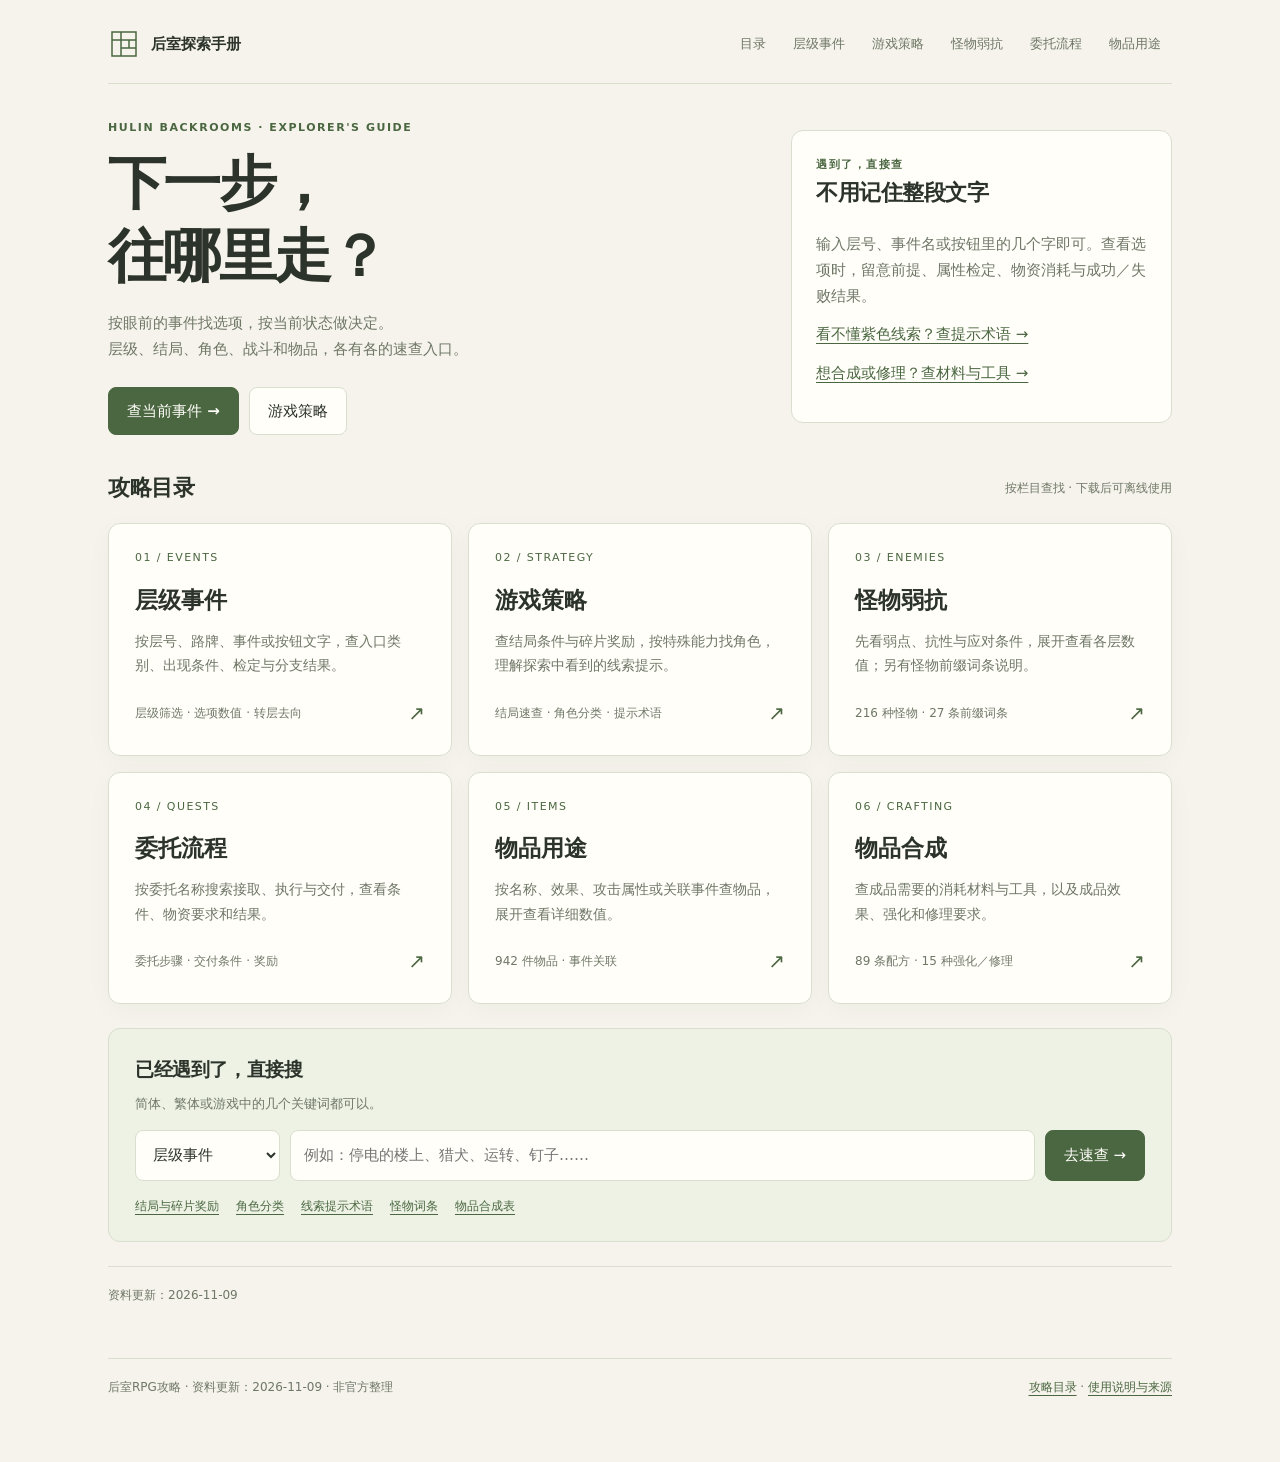
